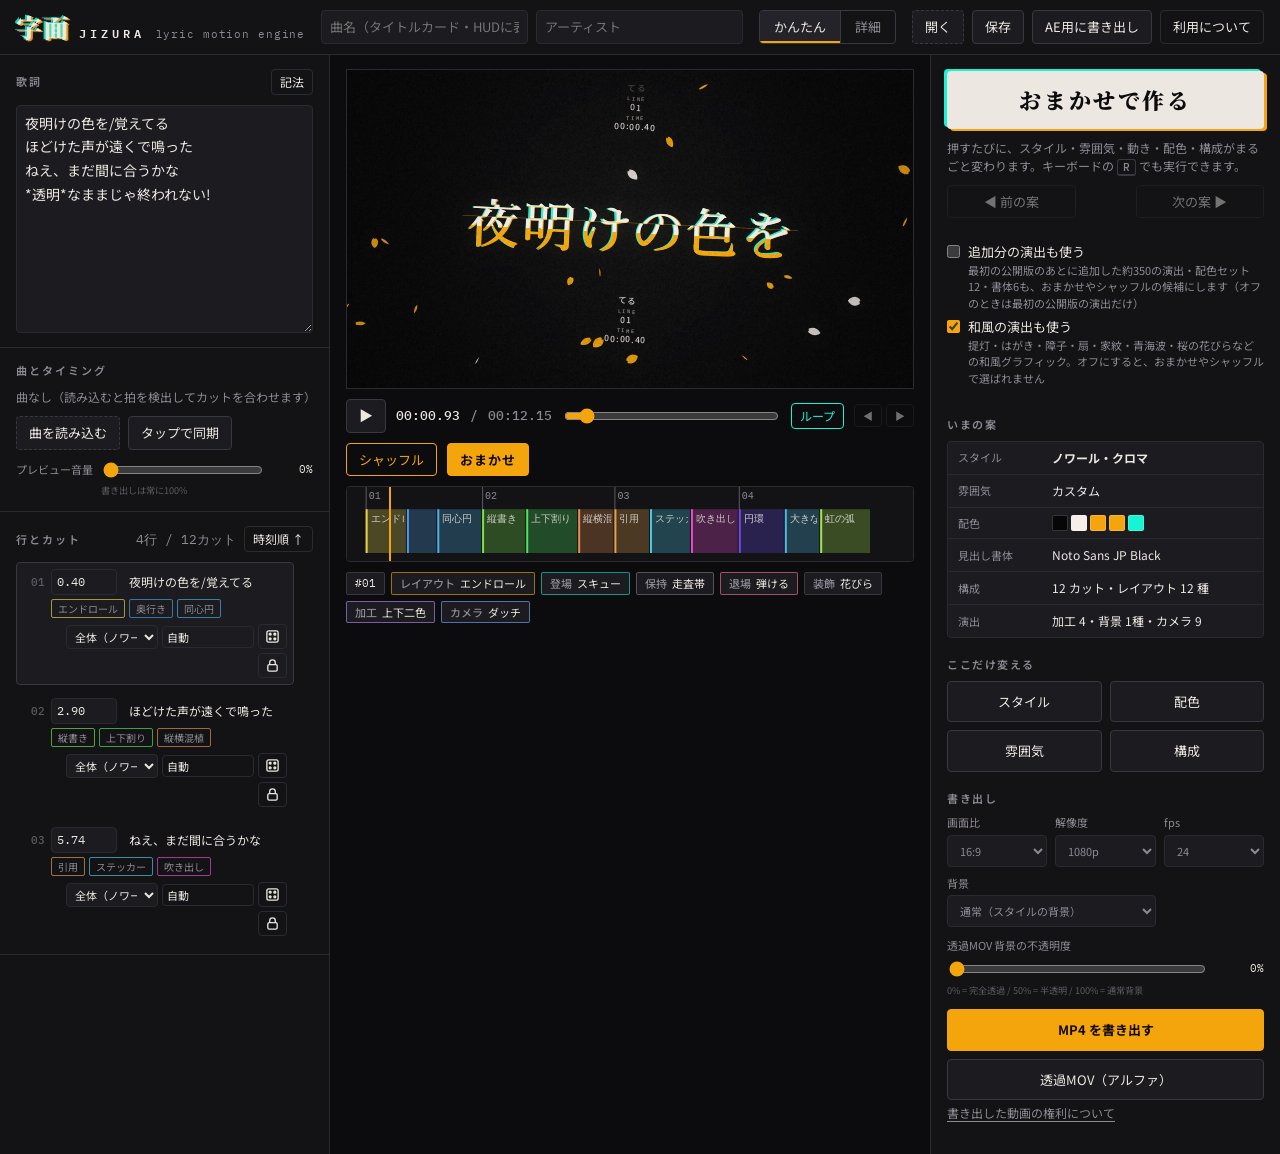
==== index.html @ 7faf6bac "Rebuild web app" ====
<!doctype html>
<html lang="ja">
<head>
<meta charset="utf-8">
<meta name="viewport" content="width=device-width, initial-scale=1, viewport-fit=cover">
<title>JIZURA 字面</title>
<meta name="description" content="歌詞を入れると文字PV（リリックモーション）を自動で組み立てて MP4 に書き出すブラウザアプリ">
<link rel="canonical" href="https://852wa.github.io/JIZURA/">
<meta property="og:type" content="website">
<meta property="og:title" content="JIZURA 字面 — 文字PV自動構成ツール">
<meta property="og:description" content="歌詞を入れると文字PV（リリックモーション）を自動で組み立てて MP4 に書き出すブラウザアプリ">
<meta property="og:url" content="https://852wa.github.io/JIZURA/">
<meta name="twitter:card" content="summary">
<link rel="preconnect" href="https://fonts.googleapis.com">
<link rel="preconnect" href="https://fonts.gstatic.com" crossorigin>
<style>
:root {
  color-scheme: dark;
  --ink: #0c0c0e;
  --panel: #131316;
  --raised: #1b1b20;
  --raised2: #232329;
  --line: #2a2a31;
  --line2: #383840;
  --text: #ece7e1;
  --muted: #8e8a94;
  --faint: #5d5a63;
  --amber: #f5a50c;
  --cyan: #16f4d4;
  --rose: #ff6f9c;
  --danger: #ff5a6a;
  --ui: "IBM Plex Sans JP", "Noto Sans JP", "Hiragino Sans", "Yu Gothic UI", "Meiryo", system-ui, sans-serif;
  --mono: "IBM Plex Mono", "SFMono-Regular", Consolas, monospace;
  --brand: "Zen Old Mincho", "Noto Serif JP", "Yu Mincho", serif;
  --r: 4px;
}
html, body { height: 100%; }
[hidden] { display: none !important; }
body { margin: 0; background: var(--ink); color: var(--text); font: 13px/1.5 var(--ui); -webkit-font-smoothing: antialiased; }
* { box-sizing: border-box; }
button, input, select, textarea { font: inherit; color: inherit; }
:focus-visible { outline: 2px solid var(--cyan); outline-offset: 2px; }
@media (prefers-reduced-motion: reduce) { * { transition: none !important; } }

#app { display: flex; flex-direction: column; min-height: 100%; }

/* ---------- top bar ---------- */
.bar { display: flex; align-items: center; gap: 16px; padding-block: 10px; padding-inline: 16px; border-bottom: 1px solid var(--line); background: var(--panel); flex-wrap: wrap; }
.brand { display: flex; align-items: baseline; gap: 10px; min-width: 0; }
.brand .mark { font: 900 26px/1 var(--brand); letter-spacing: 0.02em; color: var(--text); text-shadow: -2px -1px 0 rgba(22,244,212,0.85), 2px 1px 0 rgba(245,165,12,0.9); }
.brand .word { font: 600 12px/1 var(--mono); letter-spacing: 0.34em; color: var(--text); }
.brand .tag { font: 400 11px/1 var(--mono); color: var(--muted); letter-spacing: 0.08em; }
.proj { display: flex; gap: 8px; flex: 1 1 280px; min-width: 0; }
.proj input { flex: 1 1 0; min-width: 0; }
.acts { display: flex; gap: 8px; flex-wrap: wrap; }

/* ---------- controls ---------- */
input[type=text], input[type=number], input:not([type]), select, textarea {
  background: var(--raised); border: 1px solid var(--line); border-radius: var(--r); padding: 6px 8px; min-width: 0;
}
input[type=number] { font-family: var(--mono); }
textarea { width: 100%; resize: vertical; line-height: 1.7; }
select { padding-right: 4px; }
button { background: var(--raised); border: 1px solid var(--line2); border-radius: var(--r); padding: 6px 12px; cursor: pointer; white-space: nowrap; }
button:hover { background: var(--raised2); border-color: #4a4a54; }
button:disabled { opacity: 0.45; cursor: not-allowed; }
button.small { padding: 3px 8px; font-size: 12px; }
button.ghost { background: transparent; border-color: var(--line); }
button.primary { background: var(--amber); color: #120c00; border-color: var(--amber); font-weight: 700; }
button.primary:hover { background: #ffb52a; }
button.accent { border-color: var(--amber); color: var(--amber); background: transparent; }
button.accent:hover { background: rgba(245,165,12,0.1); }
button[aria-pressed=true] { border-color: var(--cyan); color: var(--cyan); }
button.icon { padding: 4px 6px; line-height: 0; }
button.icon svg { width: 15px; height: 15px; }
label.file { position: relative; display: inline-flex; align-items: center; gap: 6px; background: var(--raised); border: 1px dashed var(--line2); border-radius: var(--r); padding: 6px 12px; cursor: pointer; }
label.file:hover { border-color: var(--amber); }
label.file input { position: absolute; inset: 0; opacity: 0; cursor: pointer; width: 100%; }
.muted { color: var(--muted); }
.mono { font-family: var(--mono); }
h2, h3 { margin: 0; font-weight: 600; }
h2 { font-size: 11px; letter-spacing: 0.18em; color: var(--muted); }
h3 { font-size: 11px; letter-spacing: 0.14em; color: var(--muted); margin-top: 18px; margin-bottom: 8px; }

/* ---------- workspace ---------- */
.work { flex: 1; display: grid; grid-template-columns: minmax(270px, 330px) minmax(0, 1fr) minmax(290px, 350px); min-height: 0; }
.col { min-width: 0; min-height: 0; }
.col-left, .col-right { background: var(--panel); overflow: auto; }
.col-left { border-right: 1px solid var(--line); }
.col-right { border-left: 1px solid var(--line); }
.sec { padding: 14px 16px; border-bottom: 1px solid var(--line); display: flex; flex-direction: column; gap: 10px; }
.sec-h { display: flex; align-items: center; justify-content: space-between; gap: 8px; }
.line-list-head-actions { display: flex; align-items: center; gap: 8px; min-width: 0; }
#lyrics { min-height: 150px; font-size: 14px; resize: vertical; }
.syntax { font-size: 12px; color: var(--muted); background: var(--raised); border: 1px solid var(--line); border-radius: var(--r); padding: 10px 12px; }
.syntax code { font-family: var(--mono); color: var(--amber); }
.syntax ul { margin: 0; padding-left: 16px; display: grid; gap: 3px; }
.row { display: flex; align-items: center; gap: 8px; flex-wrap: wrap; }
.audio-name { font-size: 12px; overflow-wrap: anywhere; }
.preview-volume { display: grid; grid-template-columns: auto minmax(90px, 1fr) 44px; gap: 4px 8px; align-items: center; font-size: 11px; color: var(--muted); }
.preview-volume input { width: 100%; accent-color: var(--amber); }
.preview-volume output { text-align: right; color: var(--text); }
.preview-volume small { grid-column: 2 / 4; color: var(--faint); }
.fields { display: grid; grid-template-columns: repeat(3, minmax(0, 1fr)); gap: 8px; }
.field { display: flex; flex-direction: column; gap: 4px; font-size: 11px; color: var(--muted); }
.field input, .field select { width: 100%; }
.tapbox { border: 1px solid var(--amber); border-radius: var(--r); padding: 10px; display: grid; gap: 8px; background: rgba(245,165,12,0.06); }
.tapbox .next { font-size: 15px; }
button.tap { font: 700 18px/1 var(--mono); letter-spacing: 0.2em; padding: 16px; background: var(--amber); color: #120c00; border-color: var(--amber); }

/* line list */
#lineList {
  list-style: none; margin: 0; padding: 0 4px 0 0; display: grid; gap: 6px;
  max-height: clamp(220px, 42vh, 520px);
  overflow-y: auto;
  overscroll-behavior: contain;
  scrollbar-gutter: stable;
}
.ln { display: grid; grid-template-columns: 22px 66px minmax(0, 1fr); gap: 4px 6px; align-items: center; padding: 6px; border: 1px solid transparent; border-radius: var(--r); }
.ln:hover { background: var(--raised); }
.ln.cur { border-color: var(--line2); background: var(--raised); }
.ln .no { font: 500 11px var(--mono); color: var(--faint); text-align: right; }
.ln .time { width: 100%; padding: 3px 5px; font-size: 12px; }
.ln .txt { width: 100%; min-width: 0; padding: 3px 5px; font-size: 12px; overflow: hidden; text-overflow: ellipsis; white-space: nowrap; background: transparent; border-color: transparent; cursor: text; }
.ln .txt:hover { border-color: var(--line2); }
.ln .txt:focus { background: var(--ink); border-color: var(--amber); }
.ln .meta { grid-column: 2 / 4; display: flex; justify-content: space-between; align-items: flex-start; gap: 6px; flex-wrap: wrap; }
.ln .tools { display: flex; gap: 4px; flex: none; align-items: center; flex-wrap: wrap; justify-content: flex-end; margin-left: auto; max-width: 100%; }
.ln .tools select, .ln .layout-trigger { padding: 2px 4px; font-size: 11px; max-width: 92px; min-width: 0; }
.ln .line-style { width: 92px; }
.ln .layout-trigger { width: 92px; overflow: hidden; text-overflow: ellipsis; text-align: left; }
.layout-menu { position: fixed; z-index: 100; width: 230px; max-height: min(360px, 55vh); overflow-y: auto; padding: 5px; border: 1px solid var(--line2); border-radius: var(--r); background: var(--panel); box-shadow: 0 10px 36px rgba(0,0,0,.55); overscroll-behavior: contain; }
.layout-menu button { display: block; width: 100%; padding: 6px 8px; border: 0; border-radius: 2px; background: transparent; text-align: left; font-size: 12px; color: var(--text); }
.layout-menu button:hover, .layout-menu button.previewing { background: var(--raised2); color: var(--cyan); }
.layout-menu button.selected { color: var(--amber); }
.ln .cuts { display: flex; gap: 4px; flex-wrap: wrap; min-width: 0; }
.ln .cuts span { font-size: 10px; padding: 1px 6px; border-radius: 2px; border: 1px solid var(--line2); color: var(--muted); cursor: pointer; }
.ln .cuts span:hover { color: var(--text); border-color: var(--amber); }

/* ---------- stage ---------- */
.col-stage { display: flex; flex-direction: column; gap: 10px; padding: 14px 16px; min-width: 0; }
.viewport { position: relative; width: 100%; background: #000; border: 1px solid var(--line); display: grid; place-items: center; overflow: hidden; }
.viewport canvas { display: block; width: 100%; height: auto; max-height: 68vh; object-fit: contain; }
.field-wide { grid-column: span 2; }
.key-badge { position: absolute; right: 10px; top: 10px; background: rgba(12,12,14,0.78); border: 1px solid var(--line2); color: #fff; padding: 3px 8px; border-radius: var(--r); font-size: 11px; pointer-events: none; letter-spacing: .04em; }
.key-badge i { display: inline-block; width: 9px; height: 9px; border-radius: 2px; margin-right: 6px; vertical-align: -1px; border: 1px solid rgba(255,255,255,.5); }
.overlay-msg { position: absolute; left: 12px; bottom: 12px; background: rgba(12,12,14,0.85); border: 1px solid var(--line2); padding: 6px 10px; border-radius: var(--r); font-size: 12px; }
.transport { display: flex; align-items: center; gap: 10px; flex-wrap: wrap; }
.transport .tc { font: 500 13px var(--mono); font-variant-numeric: tabular-nums; }
.transport input[type=range] { flex: 1 1 160px; accent-color: var(--amber); }
button.play { width: 40px; height: 34px; padding: 0; font-size: 14px; }
#timeline { width: 100%; height: 76px; display: block; background: var(--panel); border: 1px solid var(--line); border-radius: var(--r); cursor: pointer; touch-action: none; overscroll-behavior: contain; }
.cutinfo { display: flex; gap: 6px; flex-wrap: wrap; align-items: center; min-height: 26px; }
.chip { font-size: 11px; padding: 2px 8px; border-radius: 2px; border: 1px solid var(--line2); color: var(--text); background: var(--raised); }
.chip b { font-weight: 500; color: var(--muted); margin-right: 5px; }
.chip.l { border-color: rgba(245,165,12,0.6); }
.chip.e { border-color: rgba(22,244,212,0.55); }
.chip.x { border-color: rgba(255,111,156,0.6); }
.chip.h { border-color: #55525c; }
.hint { font-size: 12px; color: var(--muted); }

/* ---------- right panel ---------- */
.tabs { display: grid; grid-template-columns: repeat(4, 1fr); border-bottom: 1px solid var(--line); position: sticky; top: 0; background: var(--panel); z-index: 2; }
.tabs button { border: 0; border-radius: 0; background: transparent; padding: 11px 4px; color: var(--muted); border-bottom: 2px solid transparent; }
.tabs button[aria-selected=true] { color: var(--text); border-bottom-color: var(--amber); }
.tabpane { padding: 14px 16px 24px; }
.style-grid { display: grid; grid-template-columns: repeat(3, minmax(0, 1fr)); gap: 8px; }
.stile { display: flex; flex-direction: column; gap: 5px; padding: 0; border: 1px solid var(--line); background: transparent; border-radius: var(--r); overflow: hidden; text-align: left; }
.stile canvas { width: 100%; aspect-ratio: 16 / 9; display: block; }
.stile span { font-size: 11px; padding: 0 7px 6px; white-space: nowrap; overflow: hidden; text-overflow: ellipsis; }
.stile[aria-pressed=true] { border-color: var(--amber); box-shadow: 0 0 0 1px var(--amber); color: var(--text); }
.slider { display: grid; grid-template-columns: 96px minmax(0, 1fr) 36px; gap: 8px; align-items: center; margin-bottom: 8px; }
.slider input { width: 100%; accent-color: var(--amber); }
.slider output { font: 500 11px var(--mono); color: var(--muted); text-align: right; }
.checks { display: grid; grid-template-columns: repeat(2, minmax(0, 1fr)); gap: 3px 10px; }
.checks label { display: flex; align-items: center; gap: 6px; font-size: 12px; padding: 2px 0; }
.checks input { accent-color: var(--amber); }
.group-h { display: flex; justify-content: space-between; align-items: center; margin-top: 16px; margin-bottom: 6px; }
.tgroup { border: 1px solid var(--line); border-radius: var(--r); margin-bottom: 8px; background: var(--raised); }
.tgroup summary { display: flex; justify-content: space-between; align-items: center; padding: 8px 10px; cursor: pointer; list-style: none; font-size: 12px; }
.tgroup summary::-webkit-details-marker { display: none; }
.tgroup summary::before { content: '▸'; color: var(--muted); margin-right: 8px; transition: transform .15s; }
.tgroup[open] summary::before { transform: rotate(90deg); }
.tgroup .tg-name { flex: 1; font-weight: 600; }
.tgroup .tg-cnt { color: var(--muted); font-size: 11px; }
.tgroup .tg-tools { display: flex; gap: 6px; padding: 0 10px 8px; }
.tgroup .checks { padding: 0 10px 10px; }
.chip.t { border-color: rgba(180,140,255,0.6); }
.chip.b { border-color: rgba(120,200,120,0.55); }
.chip.c { border-color: rgba(120,170,255,0.6); }
.group-h:first-child { margin-top: 0; }
.color-row { display: grid; grid-template-columns: repeat(3, minmax(0, 1fr)); gap: 8px; }
.color-row label { display: flex; flex-direction: column; gap: 3px; font-size: 11px; color: var(--muted); }
.color-row input[type=color] { width: 100%; height: 28px; padding: 0; border: 1px solid var(--line); background: transparent; border-radius: var(--r); }
.font-row { display: grid; grid-template-columns: 70px minmax(0, 1fr); gap: 8px; align-items: center; margin-bottom: 6px; font-size: 12px; }
.progress { height: 6px; background: var(--raised2); border-radius: 3px; overflow: hidden; }
.progress i { display: block; height: 100%; width: 0; background: linear-gradient(90deg, var(--cyan), var(--amber)); }
.alpha-bg-control { display: grid; grid-template-columns: minmax(0, 1fr) 52px; gap: 5px 8px; align-items: center; margin-top: 10px; font-size: 11px; color: var(--muted); }
.alpha-bg-control > span { grid-column: 1 / 3; }
.alpha-bg-control input { width: 100%; accent-color: var(--amber); }
.alpha-bg-control output { text-align: right; color: var(--text); }
.alpha-bg-control small { grid-column: 1 / 3; color: var(--faint); }
.outbtns { display: grid; gap: 8px; margin-top: 12px; }
.outbtns button { padding: 10px 12px; }
.note { font-size: 12px; color: var(--muted); border-left: 2px solid var(--line2); padding-left: 10px; margin-top: 12px; }
.kbd { font: 500 11px var(--mono); border: 1px solid var(--line2); border-bottom-width: 2px; padding: 0 5px; border-radius: 3px; }

label.check { display: flex; align-items: flex-start; gap: 8px; margin-bottom: 8px; cursor: pointer; }
label.check input { margin: 3px 0 0; flex: none; accent-color: var(--amber); }
label.check small { display: block; font-size: 11px; color: var(--muted); }

/* ---------- modes / おまかせ ---------- */
.modes { display: inline-flex; border: 1px solid var(--line2); border-radius: var(--r); overflow: hidden; }
.modes button { border: 0; border-radius: 0; background: transparent; padding: 6px 14px; color: var(--muted); }
.modes button + button { border-left: 1px solid var(--line2); }
.modes button[aria-pressed=true] { background: var(--raised2); color: var(--text); box-shadow: inset 0 -2px 0 var(--amber); }
#app.is-easy .tabs, #app.is-easy .tabpane, #app.is-easy .pro-only { display: none !important; }
.hist-btns { display: inline-flex; gap: 4px; }
button.icon-txt { font-size: 10px; min-width: 28px; }
.transport #btnOmakase { letter-spacing: 0.08em; }

.easy { padding: 16px 16px 28px; display: grid; gap: 18px; }
.easy h3 { margin: 0 0 8px; }
.easy-hero { display: grid; gap: 10px; }
button.omakase {
  position: relative; padding: 18px 14px; font: 900 22px/1 var(--brand); letter-spacing: 0.12em;
  background: var(--text); color: var(--ink); border: 0; border-radius: var(--r);
  box-shadow: -3px -2px 0 var(--cyan), 3px 2px 0 var(--amber);
  transition: transform .12s ease, box-shadow .12s ease;
}
button.omakase:hover { background: #fff; box-shadow: -5px -3px 0 var(--cyan), 5px 3px 0 var(--amber); }
button.omakase:active { transform: translateY(1px) scale(0.99); box-shadow: -1px -1px 0 var(--cyan), 1px 1px 0 var(--amber); }
button.omakase:disabled { box-shadow: none; }
.easy-hero .hint { margin: 0; }
.hist-row { display: grid; grid-template-columns: 1fr auto 1fr; gap: 8px; align-items: center; }
.hist-row #histPos { font-size: 11px; text-align: center; min-width: 44px; }
.now { display: grid; gap: 1px; background: var(--line); border: 1px solid var(--line); border-radius: var(--r); overflow: hidden; }
.now-row { display: grid; grid-template-columns: 84px minmax(0, 1fr); gap: 10px; align-items: center; padding: 7px 10px; background: var(--raised); font-size: 12px; }
.now-row .k { color: var(--muted); font-size: 11px; }
.now-row .v { display: flex; align-items: center; gap: 8px; min-width: 0; overflow: hidden; text-overflow: ellipsis; white-space: nowrap; }
.now-row b { font-weight: 700; }
.tagl { font: 500 10px var(--mono); color: var(--cyan); border: 1px solid rgba(22,244,212,0.5); padding: 0 5px; border-radius: 2px; }
.easy-grid { display: grid; grid-template-columns: repeat(2, minmax(0, 1fr)); gap: 8px; }
.easy-grid button { padding: 10px 8px; }
.easy .fields { display: grid; grid-template-columns: repeat(3, minmax(0, 1fr)); gap: 8px; }
.easy .exp-box { margin-top: 10px; }
.swatches { display: inline-flex; gap: 3px; vertical-align: middle; }
.swatches i { width: 16px; height: 16px; border-radius: 2px; border: 1px solid rgba(255,255,255,0.18); display: inline-block; }
#paletteSwatch i { width: 22px; height: 22px; }
.toast {
  position: absolute; top: 12px; left: 50%; transform: translate(-50%, -6px); opacity: 0;
  display: flex; align-items: center; gap: 10px; max-width: calc(100% - 24px);
  background: rgba(12,12,14,0.9); border: 1px solid var(--line2); border-left: 2px solid var(--amber);
  padding: 7px 12px; border-radius: var(--r); font-size: 12px; white-space: nowrap; overflow: hidden; text-overflow: ellipsis; pointer-events: none;
  transition: opacity .2s ease, transform .2s ease;
}
.toast.in { opacity: 1; transform: translate(-50%, 0); }
.toast.out { opacity: 0; transform: translate(-50%, -6px); }

/* ---------- 利用について ---------- */
button.linkish { background: none; border: 0; padding: 4px 0; color: var(--muted); font-size: 12px; text-decoration: underline; text-underline-offset: 3px; cursor: pointer; justify-self: start; }
button.linkish:hover { color: var(--text); background: none; }
dialog.terms { width: min(520px, calc(100vw - 32px)); max-height: calc(100vh - 48px); overflow: auto; padding: 22px 24px 18px; background: var(--panel); color: var(--text); border: 1px solid var(--line2); border-radius: 8px; box-shadow: 0 20px 60px rgba(0,0,0,0.55); }
dialog.terms::backdrop { background: rgba(6,6,8,0.66); }
dialog.terms h2 { font-size: 15px; letter-spacing: 0.08em; color: var(--text); margin: 0 0 14px; }
dialog.terms p { margin: 0 0 10px; line-height: 1.75; font-size: 13px; }
dialog.terms a { color: var(--cyan); word-break: break-all; }
.terms-main { border-left: 3px solid var(--amber); background: var(--raised); padding: 12px 14px 4px; border-radius: 0 var(--r) var(--r) 0; margin-bottom: 14px; }
.terms-main .terms-big { font-size: 15px; }
.terms-main strong { color: var(--amber); font-weight: 700; }
.terms-sub { color: var(--muted); font-size: 12px !important; }
.terms-note { font-size: 12px !important; }
.terms-oss { font-size: 12px; color: var(--muted); margin: 4px 0 14px; }
.terms-oss summary { cursor: pointer; }
.terms-oss p { font-size: 12px !important; margin-top: 6px; }
.terms-foot { display: flex; justify-content: space-between; align-items: center; gap: 12px; border-top: 1px solid var(--line); padding-top: 12px; }

/* ---------- responsive ---------- */
@media (max-width: 1180px) {
  .work { grid-template-columns: minmax(0, 1fr) minmax(0, 1fr); }
  .col-stage { grid-column: 1 / -1; order: -1; }
  .col-left { border-right: 1px solid var(--line); }
  .col-right { border-left: 0; }
}
@media (max-width: 760px) {
  .work { grid-template-columns: minmax(0, 1fr); }
  .col-left, .col-right { border: 0; border-top: 1px solid var(--line); }
  .bar { gap: 10px; }
  .brand .tag { display: none; }
  .fields { grid-template-columns: repeat(2, minmax(0, 1fr)); }
  .easy .fields { grid-template-columns: repeat(3, minmax(0, 1fr)); }
  #app.is-easy .col-right { order: 0; border-top: 1px solid var(--line); }
  #app.is-easy .col-left { order: 1; }
  .transport .hist-btns { display: none; }
}

/* 追加分 / 和風 switches + badges */
.pick-sets { margin: 12px 0 6px; text-align: left; }
.pick-sets label.check { margin-bottom: 6px; }
.easy-hero .pick-sets { margin-top: 14px; }
.set-badge { display: inline-block; margin-left: 4px; padding: 0 4px; border: 1px solid var(--amber); border-radius: 3px; color: var(--amber); font-size: 10px; line-height: 15px; vertical-align: 1px; }
.set-badge.ex { border-color: var(--cyan, #4cc9d9); color: var(--cyan, #4cc9d9); }
.checks label.set-off { opacity: 0.45; }
.checks label.set-off .set-badge { border-color: var(--muted); color: var(--muted); }
.stile { position: relative; }
.stile .badges { position: absolute; top: 4px; left: 4px; padding: 0; display: flex; gap: 3px; }
.stile .set-badge { margin: 0; padding: 0 4px; font-size: 10px; line-height: 15px; background: rgba(0,0,0,0.55); }
.stile.set-off { opacity: 0.55; }

</style>
</head>
<body>
<div id="app">
  <header class="bar">
    <div class="brand"><span class="mark" aria-hidden="true">字面</span><span class="word">JIZURA</span><span class="tag">lyric motion engine</span></div>
    <div class="proj">
      <input id="songTitle" type="text" placeholder="曲名（タイトルカード・HUDに表示）" aria-label="曲名">
      <input id="songArtist" type="text" placeholder="アーティスト" aria-label="アーティスト">
    </div>
    <div class="modes" role="group" aria-label="表示モード">
      <button id="modeEasy" aria-pressed="false" title="おまかせボタン中心のシンプルな画面">かんたん</button>
      <button id="modePro" aria-pressed="true" title="すべての設定を表示">詳細</button>
    </div>
    <div class="acts">
      <label class="file" title="保存したプロジェクト(.json)を開く。楽曲データ入りのプロジェクトは曲も復元します">開く<input id="fileProject" type="file" accept=".json,application/json"></label>
      <button id="btnSave" title="プロジェクトを楽曲データ込みの .json で保存">保存</button>
      <button id="btnAE" title="After Effects パネル用の構成データを書き出す">AE用に書き出し</button>
      <button id="btnTerms" class="ghost terms-open" title="出力物の権利とライセンス">利用について</button>
    </div>
  </header>

  <main class="work">
    <!-- ================= left: lyrics & timing ================= -->
    <section class="col col-left" aria-label="歌詞とタイミング">
      <div class="sec">
        <div class="sec-h"><h2>歌詞</h2><button id="btnSyntax" class="ghost small" aria-expanded="false">記法</button></div>
        <textarea id="lyrics" rows="9" spellcheck="false" aria-label="歌詞（1行 = 1フレーズ）"></textarea>
        <div id="syntax" class="syntax" hidden>
          <ul>
            <li>1行が1フレーズ。空行は少し間を空けます</li>
            <li><code>夜明けの色を/覚えてる</code> … <code>/</code> でカットの切れ目を指定</li>
            <li><code>*透明*</code> … 強調（大きく・インパクト寄りの演出）</li>
            <li>行末の <code>!</code> … フラッシュと揺れを入れる</li>
            <li><code>歌詞|ruby or note</code> … 注釈レイアウトの小さな文字</li>
            <li><code>[01:23.45]歌詞</code> … LRC のタイムスタンプをそのまま使用</li>
            <li><code>#</code> で始まる行 … コメント（無視）</li>
          </ul>
        </div>
      </div>

      <div class="sec">
        <div class="sec-h"><h2>曲とタイミング</h2></div>
        <div id="audioName" class="muted audio-name">曲なし（読み込むと拍を検出してカットを合わせます）</div>
        <div class="row">
          <label class="file" title="mp3 / wav / m4a など">曲を読み込む<input id="audioFile" type="file" accept="audio/*,.mp3,.wav,.m4a,.aac,.ogg,.flac"></label>
          <button id="btnTap" title="曲を再生しながら各行の頭でタップ">タップで同期</button>
        </div>
        <label class="preview-volume">
          <span>プレビュー音量</span>
          <input id="previewVolume" type="range" min="0" max="200" step="1" value="100" aria-label="プレビュー音量">
          <output id="previewVolumeValue" class="mono">100%</output>
          <small>書き出しは常に100%</small>
        </label>
        <div class="fields pro-only">
          <label class="field">BPM<input id="bpm" type="number" min="0" max="300" step="0.1" placeholder="自動"></label>
          <label class="field">開始(秒)<input id="offset" type="number" min="0" step="0.05"></label>
          <label class="field">行の長さ<input id="lineScale" type="number" min="0.4" max="3" step="0.05"></label>
        </div>
        <div class="row pro-only">
          <label class="row" style="gap:6px"><input id="snap" type="checkbox"> 拍にスナップ</label>
          <button id="btnResetTimes" class="ghost small">手動タイミングを消す</button>
        </div>
        <div id="tapPanel" class="tapbox" hidden>
          <div class="hint">曲に合わせて、各行が始まる瞬間に <span class="kbd">Space</span> かボタンを押してください。</div>
          <div class="next">次: <b id="tapLine">—</b></div>
          <button id="tapBtn" class="tap">TAP</button>
          <button id="tapStop" class="ghost">終了する</button>
        </div>
      </div>

      <div class="sec">
        <div class="sec-h">
          <h2>行とカット</h2>
          <div class="line-list-head-actions">
            <span id="linesInfo" class="muted mono"></span>
            <button id="btnSortLines" class="ghost small" type="button" aria-pressed="false" title="タイムコードの早い順（昇順）に並べる">時刻順 ↑</button>
          </div>
        </div>
        <ol id="lineList"></ol>
      </div>
    </section>

    <!-- ================= center: stage ================= -->
    <section class="col col-stage" aria-label="プレビュー">
      <div class="viewport" id="viewport"><canvas id="view" width="1280" height="720"></canvas><div id="viewMsg" class="overlay-msg" hidden></div><div id="keyBadge" class="key-badge" hidden></div><div id="toast" class="toast" role="status" aria-live="polite" hidden></div></div>
      <div class="transport">
        <button id="btnPlay" class="play" aria-label="再生">▶</button>
        <span id="timeNow" class="tc">00:00.00</span><span class="tc muted">/</span><span id="timeDur" class="tc muted">00:00.00</span>
        <input id="scrub" type="range" min="0" max="10000" value="0" aria-label="再生位置">
        <button id="btnLoop" class="ghost small" aria-pressed="true">ループ</button>
        <span class="hist-btns">
          <button id="btnPrev" class="ghost small icon-txt" title="前の案に戻る" aria-label="前の案">◀</button>
          <button id="btnNext" class="ghost small icon-txt" title="次の案へ進む" aria-label="次の案">▶</button>
        </span>
        <button id="btnShuffle" class="accent" title="設定はそのままで構成だけ再抽選（ロックした行は維持）">シャッフル</button>
        <button id="btnOmakase" class="primary" title="スタイル・雰囲気・演出・配色をまるごとランダムに（キー R）">おまかせ</button>
      </div>
      <canvas id="timeline" aria-label="タイムライン（クリックで移動、境界をドラッグして開始時刻を調整、ホイールで拡大縮小）"></canvas>
      <div class="cutinfo" id="cutInfo"></div>
    </section>

    <!-- ================= right: look & output ================= -->
    <section class="col col-right" aria-label="スタイルと書き出し">
      <div id="easyPanel" class="easy" hidden>
        <div class="easy-hero">
          <button id="btnOmakaseBig" class="omakase">おまかせで作る</button>
          <p class="hint">押すたびに、スタイル・雰囲気・動き・配色・構成がまるごと変わります。キーボードの <span class="kbd">R</span> でも実行できます。</p>
          <div class="hist-row">
            <button id="btnPrev2" class="ghost">◀ 前の案</button>
            <span id="histPos" class="muted mono"></span>
            <button id="btnNext2" class="ghost">次の案 ▶</button>
          </div>
          <div class="pick-sets">
            <label class="check"><input id="eExtra" class="extra-toggle" type="checkbox"><span>追加分の演出も使う<small>最初の公開版のあとに追加した約350の演出・配色セット12・書体6も、おまかせやシャッフルの候補にします（オフのときは最初の公開版の演出だけ）</small></span></label>
            <label class="check"><input id="eWa" class="wa-toggle" type="checkbox" checked><span>和風の演出も使う<small>提灯・はがき・障子・扇・家紋・青海波・桜の花びらなどの和風グラフィック。オフにすると、おまかせやシャッフルで選ばれません</small></span></label>
          </div>
        </div>
        <div class="easy-sec">
          <h3>いまの案</h3>
          <div id="easyNow" class="now"></div>
        </div>
        <div class="easy-sec">
          <h3>ここだけ変える</h3>
          <div class="easy-grid">
            <button id="eStyle" title="スタイルだけ別のものに">スタイル</button>
            <button id="ePalette" title="アクセント・ズレ色A/Bをランダムに">配色</button>
            <button id="eMood" title="動き・グリッチ・使う手法の雰囲気だけ">雰囲気</button>
            <button id="eCut" title="レイアウトと動きの組み合わせだけ">構成</button>
          </div>
        </div>
        <div class="easy-sec">
          <h3>書き出し</h3>
          <div class="fields">
            <label class="field">画面比<select id="eAspect"><option value="16:9">16:9</option><option value="9:16">9:16 縦</option><option value="4:3">4:3</option><option value="3:4">3:4 縦</option><option value="1:1">1:1</option><option value="4:5">4:5 縦</option><option value="21:9">21:9</option></select></label>
            <label class="field">解像度<select id="eRes"><option value="720">720p</option><option value="1080">1080p</option><option value="1440">1440p</option><option value="2160">4K</option></select></label>
            <label class="field">fps<select id="eFps"><option>24</option><option>30</option><option>60</option></select></label>
            <label class="field field-wide">背景<select id="eKey"><option value="off">通常（スタイルの背景）</option><option value="green">グリーンバック（合成用）</option><option value="black">ブラックバック（合成用）</option></select></label>
          </div>
          <label class="alpha-bg-control">
            <span>透過MOV 背景の不透明度</span>
            <input id="eAlphaBg" type="range" min="0" max="100" step="1" value="0">
            <output id="eAlphaBgValue" class="mono">0%</output>
            <small>0% = 完全透過 / 50% = 半透明 / 100% = 通常背景</small>
          </label>
          <div class="outbtns">
            <button id="eMP4" class="primary">MP4 を書き出す</button>
            <button id="eMOVA">透過MOV（アルファ）</button>
          </div>
          <button class="terms-open linkish">書き出した動画の権利について</button>
          <div class="exp-box" hidden>
            <div class="progress"><i class="exp-bar"></i></div>
            <div class="row" style="justify-content:space-between;margin-top:6px"><span class="exp-text muted mono">—</span><button class="exp-cancel ghost small">中止</button></div>
          </div>
        </div>
      </div>
      <nav class="tabs" role="tablist">
        <button role="tab" data-tab="style" aria-selected="true">スタイル</button>
        <button role="tab" data-tab="fx" aria-selected="false">演出</button>
        <button role="tab" data-tab="tech" aria-selected="false">手法</button>
        <button role="tab" data-tab="out" aria-selected="false">書き出し</button>
      </nav>

      <div class="tabpane" data-pane="style">
        <h3 style="margin-top:0">全体スタイル</h3>
        <div id="styleGrid" class="style-grid"></div>
        <p class="note">ここはプロジェクト全体の基準です。各行のスタイルは左の「行とカット」で個別に指定できます。配色は全行共通です。</p>
        <h3>フォントの役割</h3>
        <div id="fontRoles"></div>
        <div class="row" style="margin-top:8px">
          <input id="localFont" type="text" placeholder="PCのフォント名（例: 游明朝）" style="flex:1">
          <button id="btnAddFont">追加</button>
        </div>
        <div class="row" style="margin-top:8px"><label class="file">フォントファイル（.ttf/.otf）<input id="fontFile" type="file" accept=".ttf,.otf,.woff,.woff2"></label></div>
        <h3>アクセント・ズレ色</h3>
        <label class="check"><input id="accentOn" type="checkbox"><span>自分の色で上書き<small>全シーンに適用。背景に合わせて明るさを自動調整します</small></span></label>
        <div class="color-row" id="colorRowAccent"></div>
        <div class="row" style="margin-top:10px">
          <button id="btnRandPalette" class="accent">ランダムに配色</button>
          <div id="paletteSwatch" class="swatches" aria-hidden="true"></div>
        </div>
        <h3>背景・文字色</h3>
        <label class="check"><input id="colorOn" type="checkbox"><span>メインの背景と文字を自分の色にする</span></label>
        <div class="color-row" id="colorRow"></div>
      </div>

      <div class="tabpane" data-pane="fx" hidden>
        <div id="fxSliders"></div>
        <div class="row" style="margin-top:6px">
          <label class="row" style="gap:6px"><input id="fxFlash" type="checkbox"> フラッシュ</label>
          <label class="row" style="gap:6px">コマ打ち <select id="fxKoma" title="動きを何枚/秒で描くか（出力fpsとは別）"><option value="0">フル（出力fpsのまま）</option><option value="12">2コマ打ち（12枚/秒）</option><option value="8">3コマ打ち（8枚/秒）</option></select></label>
        </div>
        <div class="fields" style="margin-top:12px">
          <label class="field">HUD<select id="fxHud"><option value="auto">スタイル次第</option><option value="on">常に表示</option><option value="off">表示しない</option></select></label>
          <label class="field">シード<input id="seed" type="number" step="1"></label>
          <label class="field">&nbsp;<button id="btnSeed" class="ghost">新しいシード</button></label>
        </div>
        <p class="note">同じシードなら同じ構成になります。行ごとの「再抽選」「ロック」は左の行リストから。</p>
      </div>

      <div class="tabpane" data-pane="tech" hidden>
        <div class="pick-sets">
          <label class="check"><input id="tExtra" class="extra-toggle" type="checkbox"><span>追加分の演出も使う<small>「追加」印の手法・スタイル・書体。オフのときは、おまかせやシャッフルで最初の公開版の演出だけを使います</small></span></label>
          <label class="check"><input id="tWa" class="wa-toggle" type="checkbox" checked><span>和風の演出も使う<small>「和」印の手法とスタイル。オフにすると、おまかせやシャッフルでは選ばれません（追加分の判定のあとに適用。行ごとに手動で指定した場合は使えます）</small></span></label>
        </div>
        <div class="row" style="margin-bottom:10px"><input id="techFilter" type="text" placeholder="手法を名前で絞り込み" style="flex:1" aria-label="手法を名前で絞り込み"><span id="techTotal" class="muted mono"></span></div>
        <div id="techLists"></div>
      </div>

      <div class="tabpane" data-pane="out" hidden>
        <div class="fields">
          <label class="field">画面比<select id="outAspect"><option value="16:9">16:9</option><option value="9:16">9:16 縦</option><option value="4:3">4:3</option><option value="3:4">3:4 縦</option><option value="1:1">1:1</option><option value="4:5">4:5 縦</option><option value="21:9">21:9</option></select></label>
          <label class="field">解像度<select id="outRes"><option value="720">720p</option><option value="1080">1080p</option><option value="1440">1440p</option><option value="2160">4K</option></select></label>
          <label class="field">fps<select id="outFps"><option>24</option><option>30</option><option>60</option></select></label>
          <label class="field">画質<select id="outQuality"><option value="standard">標準</option><option value="high">高</option><option value="max">最高</option></select></label>
          <label class="field field-wide">背景<select id="outKey"><option value="off">通常（スタイルの背景）</option><option value="green">グリーンバック（合成用）</option><option value="black">ブラックバック（合成用）</option></select></label>
        </div>
        <p class="note key-note">グリーンバック／ブラックバックにすると、白い文字と演出だけを単色の背景の上に描きます（背景の模様・紙の質感・粒子・周辺減光は入りません）。プレビューにもそのまま反映されます。グリーンバックは動画編集ソフトのクロマキーで、ブラックバックは「スクリーン」合成や輝度キーで抜いて、別の映像の上に重ねられます。</p>
        <label class="row" style="gap:6px;margin-top:10px"><input id="outAudio" type="checkbox" checked> 曲を動画に含める</label>
        <label class="alpha-bg-control">
          <span>透過MOV 背景の不透明度</span>
          <input id="outAlphaBg" type="range" min="0" max="100" step="1" value="0">
          <output id="outAlphaBgValue" class="mono">0%</output>
          <small>0% = 完全透過 / 50% = 半透明 / 100% = 通常背景</small>
        </label>
        <div class="outbtns">
          <button id="btnMP4" class="primary">MP4 を書き出す</button>
          <button id="btnMOVA" class="accent">透過MOV（アルファ付き）</button>
          <button id="btnPNG">連番PNG（ZIP）</button>
          <button id="btnPNGA">透過PNG（ZIP・背景なし）</button>
        </div>
        <p class="note">透過MOVはPNGコーデックのロスレスRGBA動画です。文字や前景エフェクトはそのまま、背景レイヤーだけ透明度を調整できます。ファイルサイズはMP4より大きくなります。「曲を動画に含める」がONならPCM音声も含めます。</p>
        <div class="exp-box" hidden style="margin-top:12px">
          <div class="progress"><i class="exp-bar"></i></div>
          <div class="row" style="justify-content:space-between;margin-top:6px"><span class="exp-text muted mono">—</span><button class="exp-cancel ghost small">中止</button></div>
        </div>
        <button class="terms-open linkish" style="margin-top:10px">書き出した動画・画像の権利とライセンスについて</button>
        <p class="note" id="codecNote">書き出しはこのブラウザの中で行われます（Chrome / Edge 推奨）。</p>
      </div>
    </section>
  </main>
</div>

<dialog id="termsDlg" class="terms" aria-labelledby="termsTitle">
  <form method="dialog">
    <h2 id="termsTitle">利用について</h2>
    <div class="terms-main">
      <p class="terms-big">このツールで作った<strong>動画や画像（出力物）の権利は、作った人</strong>に帰属します。</p>
      <p class="terms-sub">※ 使った歌詞や曲の権利は、それぞれの権利者に帰属します。</p>
    </div>
    <p>ツール本体は <strong>MIT ライセンス</strong>で公開しています。詳細なライセンスはこちら：</p>
    <p><a href="https://github.com/852wa/JIZURA" target="_blank" rel="noopener">https://github.com/852wa/JIZURA</a></p>
    <p class="muted terms-note">入力した歌詞や曲は、このブラウザの中だけで処理され、サーバーには送信されません。</p>
    <details class="terms-oss"><summary>使用しているオープンソース</summary>
      <p>MP4 書き出し：mp4-muxer（MIT License）<br>フォント：Google Fonts 配布の各書体（SIL Open Font License 1.1）</p>
    </details>
    <div class="terms-foot"><span class="muted mono">© 2026 hakoniwa · MIT</span><button value="close" class="primary" autofocus>閉じる</button></div>
  </form>
</dialog>

<script>
/*! mp4-muxer v5.2.2 | MIT License | (c) 2023 Vanilagy | see THIRD_PARTY_NOTICES.md */
"use strict";var Mp4Muxer=(()=>{var we=Object.defineProperty,at=Object.getOwnPropertyDescriptor,nt=Object.getOwnPropertyNames,ot=Object.prototype.hasOwnProperty,ht=(e,t)=>{for(var s in t)we(e,s,{get:t[s],enumerable:!0})},lt=(e,t,s,r)=>{if(t&&typeof t=="object"||typeof t=="function")for(let a of nt(t))!ot.call(e,a)&&a!==s&&we(e,a,{get:()=>t[a],enumerable:!(r=at(t,a))||r.enumerable});return e},ft=e=>lt(we({},"__esModule",{value:!0}),e),ve=(e,t,s)=>{if(!t.has(e))throw TypeError("Cannot "+s)},i=(e,t,s)=>(ve(e,t,"read from private field"),s?s.call(e):t.get(e)),d=(e,t,s)=>{if(t.has(e))throw TypeError("Cannot add the same private member more than once");t instanceof WeakSet?t.add(e):t.set(e,s)},C=(e,t,s,r)=>(ve(e,t,"write to private field"),r?r.call(e,s):t.set(e,s),s),ut=(e,t,s,r)=>({set _(a){C(e,t,a,s)},get _(){return i(e,t,r)}}),m=(e,t,s)=>(ve(e,t,"access private method"),s),Re={};ht(Re,{ArrayBufferTarget:()=>qe,FileSystemWritableFileStreamTarget:()=>Xe,Muxer:()=>vi,StreamTarget:()=>Te});var p=new Uint8Array(8),z=new DataView(p.buffer),y=e=>[(e%256+256)%256],c=e=>(z.setUint16(0,e,!1),[p[0],p[1]]),dt=e=>(z.setInt16(0,e,!1),[p[0],p[1]]),Pe=e=>(z.setUint32(0,e,!1),[p[1],p[2],p[3]]),n=e=>(z.setUint32(0,e,!1),[p[0],p[1],p[2],p[3]]),mt=e=>(z.setInt32(0,e,!1),[p[0],p[1],p[2],p[3]]),x=e=>(z.setUint32(0,Math.floor(e/2**32),!1),z.setUint32(4,e,!1),[p[0],p[1],p[2],p[3],p[4],p[5],p[6],p[7]]),ge=e=>(z.setInt16(0,2**8*e,!1),[p[0],p[1]]),A=e=>(z.setInt32(0,2**16*e,!1),[p[0],p[1],p[2],p[3]]),ye=e=>(z.setInt32(0,2**30*e,!1),[p[0],p[1],p[2],p[3]]),E=(e,t=!1)=>{let s=Array(e.length).fill(null).map((r,a)=>e.charCodeAt(a));return t&&s.push(0),s},se=e=>e&&e[e.length-1],Ce=e=>{let t;for(let s of e)(!t||s.presentationTimestamp>t.presentationTimestamp)&&(t=s);return t},O=(e,t,s=!0)=>{let r=e*t;return s?Math.round(r):r},Le=e=>{let t=e*(Math.PI/180),s=Math.cos(t),r=Math.sin(t);return[s,r,0,-r,s,0,0,0,1]},Ve=Le(0),je=e=>[A(e[0]),A(e[1]),ye(e[2]),A(e[3]),A(e[4]),ye(e[5]),A(e[6]),A(e[7]),ye(e[8])],X=e=>!e||typeof e!="object"?e:Array.isArray(e)?e.map(X):Object.fromEntries(Object.entries(e).map(([t,s])=>[t,X(s)])),V=e=>e>=0&&e<2**32,v=(e,t,s)=>({type:e,contents:t&&new Uint8Array(t.flat(10)),children:s}),w=(e,t,s,r,a)=>v(e,[y(t),Pe(s),r??[]],a),pt=e=>{let t=512;return e.fragmented?v("ftyp",[E("iso5"),n(t),E("iso5"),E("iso6"),E("mp41")]):v("ftyp",[E("isom"),n(t),E("isom"),e.holdsAvc?E("avc1"):[],E("mp41")])},Se=e=>({type:"mdat",largeSize:e}),ct=e=>({type:"free",size:e}),re=(e,t,s=!1)=>v("moov",null,[wt(t,e),...e.map(r=>vt(r,t)),s?Gt(e):null]),wt=(e,t)=>{let s=O(Math.max(0,...t.filter(l=>l.samples.length>0).map(l=>{const u=Ce(l.samples);return u.presentationTimestamp+u.duration})),Ae),r=Math.max(...t.map(l=>l.id))+1,a=!V(e)||!V(s),o=a?x:n;return w("mvhd",+a,0,[o(e),o(e),n(Ae),o(s),A(1),ge(1),Array(10).fill(0),je(Ve),Array(24).fill(0),n(r)])},vt=(e,t)=>v("trak",null,[gt(e,t),yt(e,t)]),gt=(e,t)=>{let s=Ce(e.samples),r=O(s?s.presentationTimestamp+s.duration:0,Ae),a=!V(t)||!V(r),o=a?x:n,l;return e.info.type==="video"?l=typeof e.info.rotation=="number"?Le(e.info.rotation):e.info.rotation:l=Ve,w("tkhd",+a,3,[o(t),o(t),n(e.id),n(0),o(r),Array(8).fill(0),c(0),c(0),ge(e.info.type==="audio"?1:0),c(0),je(l),A(e.info.type==="video"?e.info.width:0),A(e.info.type==="video"?e.info.height:0)])},yt=(e,t)=>v("mdia",null,[Ct(e,t),St(e.info.type==="video"?"vide":"soun"),Tt(e)]),Ct=(e,t)=>{let s=Ce(e.samples),r=O(s?s.presentationTimestamp+s.duration:0,e.timescale),a=!V(t)||!V(r),o=a?x:n;return w("mdhd",+a,0,[o(t),o(t),n(e.timescale),o(r),c(21956),c(0)])},St=e=>w("hdlr",0,0,[E("mhlr"),E(e),n(0),n(0),n(0),E("mp4-muxer-hdlr",!0)]),Tt=e=>v("minf",null,[e.info.type==="video"?bt():_t(),kt(),At(e)]),bt=()=>w("vmhd",0,1,[c(0),c(0),c(0),c(0)]),_t=()=>w("smhd",0,0,[c(0),c(0)]),kt=()=>v("dinf",null,[Et()]),Et=()=>w("dref",0,0,[n(1)],[zt()]),zt=()=>w("url ",0,1),At=e=>{const t=e.compositionTimeOffsetTable.length>1||e.compositionTimeOffsetTable.some(s=>s.sampleCompositionTimeOffset!==0);return v("stbl",null,[Ot(e),Vt(e),jt(e),$t(e),Ht(e),qt(e),t?Xt(e):null])},Ot=e=>w("stsd",0,0,[n(1)],[e.info.type==="video"?Mt(ri[e.info.codec],e):Rt(ni[e.info.codec],e)]),Mt=(e,t)=>v(e,[Array(6).fill(0),c(1),c(0),c(0),Array(12).fill(0),c(t.info.width),c(t.info.height),n(4718592),n(4718592),n(0),c(1),Array(32).fill(0),c(24),dt(65535)],[ai[t.info.codec](t),t.info.decoderConfig.colorSpace?Ut(t):null]),Bt={bt709:1,bt470bg:5,smpte170m:6},It={bt709:1,smpte170m:6,"iec61966-2-1":13},Dt={rgb:0,bt709:1,bt470bg:5,smpte170m:6},Ut=e=>v("colr",[E("nclx"),c(Bt[e.info.decoderConfig.colorSpace.primaries]),c(It[e.info.decoderConfig.colorSpace.transfer]),c(Dt[e.info.decoderConfig.colorSpace.matrix]),y((e.info.decoderConfig.colorSpace.fullRange?1:0)<<7)]),xt=e=>e.info.decoderConfig&&v("avcC",[...new Uint8Array(e.info.decoderConfig.description)]),Wt=e=>e.info.decoderConfig&&v("hvcC",[...new Uint8Array(e.info.decoderConfig.description)]),Ft=e=>{if(!e.info.decoderConfig)return null;let t=e.info.decoderConfig;if(!t.colorSpace)throw new Error("'colorSpace' is required in the decoder config for VP9.");let s=t.codec.split("."),r=Number(s[1]),a=Number(s[2]),u=(Number(s[3])<<4)+(0<<1)+Number(t.colorSpace.fullRange);return w("vpcC",1,0,[y(r),y(a),y(u),y(2),y(2),y(2),c(0)])},Nt=()=>{let s=(1<<7)+1;return v("av1C",[s,0,0,0])},Rt=(e,t)=>v(e,[Array(6).fill(0),c(1),c(0),c(0),n(0),c(t.info.numberOfChannels),c(16),c(0),c(0),A(t.info.sampleRate)],[oi[t.info.codec](t)]),Pt=e=>{let t=new Uint8Array(e.info.decoderConfig.description);return w("esds",0,0,[n(58753152),y(32+t.byteLength),c(1),y(0),n(75530368),y(18+t.byteLength),y(64),y(21),Pe(0),n(130071),n(130071),n(92307584),y(t.byteLength),...t,n(109084800),y(1),y(2)])},Lt=e=>{let t=3840,s=0;const r=e.info.decoderConfig?.description;if(r){if(r.byteLength<18)throw new TypeError("Invalid decoder description provided for Opus; must be at least 18 bytes long.");const a=ArrayBuffer.isView(r)?new DataView(r.buffer,r.byteOffset,r.byteLength):new DataView(r);t=a.getUint16(10,!0),s=a.getInt16(14,!0)}return v("dOps",[y(0),y(e.info.numberOfChannels),c(t),n(e.info.sampleRate),ge(s),y(0)])},Vt=e=>w("stts",0,0,[n(e.timeToSampleTable.length),e.timeToSampleTable.map(t=>[n(t.sampleCount),n(t.sampleDelta)])]),jt=e=>{if(e.samples.every(s=>s.type==="key"))return null;let t=[...e.samples.entries()].filter(([,s])=>s.type==="key");return w("stss",0,0,[n(t.length),t.map(([s])=>n(s+1))])},$t=e=>w("stsc",0,0,[n(e.compactlyCodedChunkTable.length),e.compactlyCodedChunkTable.map(t=>[n(t.firstChunk),n(t.samplesPerChunk),n(1)])]),Ht=e=>w("stsz",0,0,[n(0),n(e.samples.length),e.samples.map(t=>n(t.size))]),qt=e=>e.finalizedChunks.length>0&&se(e.finalizedChunks).offset>=2**32?w("co64",0,0,[n(e.finalizedChunks.length),e.finalizedChunks.map(t=>x(t.offset))]):w("stco",0,0,[n(e.finalizedChunks.length),e.finalizedChunks.map(t=>n(t.offset))]),Xt=e=>w("ctts",0,0,[n(e.compositionTimeOffsetTable.length),e.compositionTimeOffsetTable.map(t=>[n(t.sampleCount),n(t.sampleCompositionTimeOffset)])]),Gt=e=>v("mvex",null,e.map(Zt)),Zt=e=>w("trex",0,0,[n(e.id),n(1),n(0),n(0),n(0)]),$e=(e,t)=>v("moof",null,[Kt(e),...t.map(Qt)]),Kt=e=>w("mfhd",0,0,[n(e)]),He=e=>{let t=0,s=0,r=0,a=0,o=e.type==="delta";return s|=+o,o?t|=1:t|=2,t<<24|s<<16|r<<8|a},Qt=e=>v("traf",null,[Jt(e),Yt(e),ei(e)]),Jt=e=>{let t=0;t|=8,t|=16,t|=32,t|=131072;let s=e.currentChunk.samples[1]??e.currentChunk.samples[0],r={duration:s.timescaleUnitsToNextSample,size:s.size,flags:He(s)};return w("tfhd",0,t,[n(e.id),n(r.duration),n(r.size),n(r.flags)])},Yt=e=>w("tfdt",1,0,[x(O(e.currentChunk.startTimestamp,e.timescale))]),ei=e=>{let t=e.currentChunk.samples.map(D=>D.timescaleUnitsToNextSample),s=e.currentChunk.samples.map(D=>D.size),r=e.currentChunk.samples.map(He),a=e.currentChunk.samples.map(D=>O(D.presentationTimestamp-D.decodeTimestamp,e.timescale)),o=new Set(t),l=new Set(s),u=new Set(r),g=new Set(a),b=u.size===2&&r[0]!==r[1],U=o.size>1,ie=l.size>1,st=!b&&u.size>1,rt=g.size>1||[...g].some(D=>D!==0),L=0;return L|=1,L|=4*+b,L|=256*+U,L|=512*+ie,L|=1024*+st,L|=2048*+rt,w("trun",1,L,[n(e.currentChunk.samples.length),n(e.currentChunk.offset-e.currentChunk.moofOffset||0),b?n(r[0]):[],e.currentChunk.samples.map((D,ce)=>[U?n(t[ce]):[],ie?n(s[ce]):[],st?n(r[ce]):[],rt?mt(a[ce]):[]])])},ti=e=>v("mfra",null,[...e.map(ii),si()]),ii=(e,t)=>w("tfra",1,0,[n(e.id),n(63),n(e.finalizedChunks.length),e.finalizedChunks.map(r=>[x(O(r.startTimestamp,e.timescale)),x(r.moofOffset),n(t+1),n(1),n(1)])]),si=()=>w("mfro",0,0,[n(0)]),ri={avc:"avc1",hevc:"hvc1",vp9:"vp09",av1:"av01"},ai={avc:xt,hevc:Wt,vp9:Ft,av1:Nt},ni={aac:"mp4a",opus:"Opus"},oi={aac:Pt,opus:Lt},hi=Symbol("isTarget"),ae=class{},qe=class extends ae{constructor(){super(...arguments),this.buffer=null}},Te=class extends ae{constructor(e){if(super(),this.options=e,typeof e!="object")throw new TypeError("StreamTarget requires an options object to be passed to its constructor.");if(e.onData){if(typeof e.onData!="function")throw new TypeError("options.onData, when provided, must be a function.");if(e.onData.length<2)throw new TypeError("options.onData, when provided, must be a function that takes in at least two arguments (data and position). Ignoring the position argument, which specifies the byte offset at which the data is to be written, can lead to broken outputs.")}if(e.chunked!==void 0&&typeof e.chunked!="boolean")throw new TypeError("options.chunked, when provided, must be a boolean.");if(e.chunkSize!==void 0&&(!Number.isInteger(e.chunkSize)||e.chunkSize<1024))throw new TypeError("options.chunkSize, when provided, must be an integer and not smaller than 1024.")}},Xe=class extends ae{constructor(e,t){if(super(),this.stream=e,this.options=t,!(e instanceof FileSystemWritableFileStream))throw new TypeError("FileSystemWritableFileStreamTarget requires a FileSystemWritableFileStream instance.");if(t!==void 0&&typeof t!="object")throw new TypeError("FileSystemWritableFileStreamTarget's options, when provided, must be an object.");if(t&&t.chunkSize!==void 0&&(!Number.isInteger(t.chunkSize)||t.chunkSize<=0))throw new TypeError("options.chunkSize, when provided, must be a positive integer")}},W,j,Ge=class{constructor(){this.pos=0,d(this,W,new Uint8Array(8)),d(this,j,new DataView(i(this,W).buffer)),this.offsets=new WeakMap}seek(e){this.pos=e}writeU32(e){i(this,j).setUint32(0,e,!1),this.write(i(this,W).subarray(0,4))}writeU64(e){i(this,j).setUint32(0,Math.floor(e/2**32),!1),i(this,j).setUint32(4,e,!1),this.write(i(this,W).subarray(0,8))}writeAscii(e){for(let t=0;t<e.length;t++)i(this,j).setUint8(t%8,e.charCodeAt(t)),t%8===7&&this.write(i(this,W));e.length%8!==0&&this.write(i(this,W).subarray(0,e.length%8))}writeBox(e){if(this.offsets.set(e,this.pos),e.contents&&!e.children)this.writeBoxHeader(e,e.size??e.contents.byteLength+8),this.write(e.contents);else{let t=this.pos;if(this.writeBoxHeader(e,0),e.contents&&this.write(e.contents),e.children)for(let a of e.children)a&&this.writeBox(a);let s=this.pos,r=e.size??s-t;this.seek(t),this.writeBoxHeader(e,r),this.seek(s)}}writeBoxHeader(e,t){this.writeU32(e.largeSize?1:t),this.writeAscii(e.type),e.largeSize&&this.writeU64(t)}measureBoxHeader(e){return 8+(e.largeSize?8:0)}patchBox(e){let t=this.pos;this.seek(this.offsets.get(e)),this.writeBox(e),this.seek(t)}measureBox(e){if(e.contents&&!e.children)return this.measureBoxHeader(e)+e.contents.byteLength;{let t=this.measureBoxHeader(e);if(e.contents&&(t+=e.contents.byteLength),e.children)for(let s of e.children)s&&(t+=this.measureBox(s));return t}}};W=new WeakMap,j=new WeakMap;var ne,F,G,Z,oe,be,li=class extends Ge{constructor(e){super(),d(this,oe),d(this,ne,void 0),d(this,F,new ArrayBuffer(2**16)),d(this,G,new Uint8Array(i(this,F))),d(this,Z,0),C(this,ne,e)}write(e){m(this,oe,be).call(this,this.pos+e.byteLength),i(this,G).set(e,this.pos),this.pos+=e.byteLength,C(this,Z,Math.max(i(this,Z),this.pos))}finalize(){m(this,oe,be).call(this,this.pos),i(this,ne).buffer=i(this,F).slice(0,Math.max(i(this,Z),this.pos))}};ne=new WeakMap,F=new WeakMap,G=new WeakMap,Z=new WeakMap,oe=new WeakSet,be=function(e){let t=i(this,F).byteLength;for(;t<e;)t*=2;if(t===i(this,F).byteLength)return;let s=new ArrayBuffer(t),r=new Uint8Array(s);r.set(i(this,G),0),C(this,F,s),C(this,G,r)};var fi=2**24,ui=2,K,N,Q,B,_,he,_e,ke,Ze,Ee,Ke,J,le,ze=class extends Ge{constructor(e){super(),d(this,he),d(this,ke),d(this,Ee),d(this,J),d(this,K,void 0),d(this,N,[]),d(this,Q,void 0),d(this,B,void 0),d(this,_,[]),C(this,K,e),C(this,Q,e.options?.chunked??!1),C(this,B,e.options?.chunkSize??fi)}write(e){i(this,N).push({data:e.slice(),start:this.pos}),this.pos+=e.byteLength}flush(){if(i(this,N).length===0)return;let e=[],t=[...i(this,N)].sort((s,r)=>s.start-r.start);e.push({start:t[0].start,size:t[0].data.byteLength});for(let s=1;s<t.length;s++){let r=e[e.length-1],a=t[s];a.start<=r.start+r.size?r.size=Math.max(r.size,a.start+a.data.byteLength-r.start):e.push({start:a.start,size:a.data.byteLength})}for(let s of e){s.data=new Uint8Array(s.size);for(let r of i(this,N))s.start<=r.start&&r.start<s.start+s.size&&s.data.set(r.data,r.start-s.start);i(this,Q)?(m(this,he,_e).call(this,s.data,s.start),m(this,J,le).call(this)):i(this,K).options.onData?.(s.data,s.start)}i(this,N).length=0}finalize(){i(this,Q)&&m(this,J,le).call(this,!0)}};K=new WeakMap,N=new WeakMap,Q=new WeakMap,B=new WeakMap,_=new WeakMap,he=new WeakSet,_e=function(e,t){let s=i(this,_).findIndex(u=>u.start<=t&&t<u.start+i(this,B));s===-1&&(s=m(this,Ee,Ke).call(this,t));let r=i(this,_)[s],a=t-r.start,o=e.subarray(0,Math.min(i(this,B)-a,e.byteLength));r.data.set(o,a);let l={start:a,end:a+o.byteLength};if(m(this,ke,Ze).call(this,r,l),r.written[0].start===0&&r.written[0].end===i(this,B)&&(r.shouldFlush=!0),i(this,_).length>ui){for(let u=0;u<i(this,_).length-1;u++)i(this,_)[u].shouldFlush=!0;m(this,J,le).call(this)}o.byteLength<e.byteLength&&m(this,he,_e).call(this,e.subarray(o.byteLength),t+o.byteLength)},ke=new WeakSet,Ze=function(e,t){let s=0,r=e.written.length-1,a=-1;for(;s<=r;){let o=Math.floor(s+(r-s+1)/2);e.written[o].start<=t.start?(s=o+1,a=o):r=o-1}for(e.written.splice(a+1,0,t),(a===-1||e.written[a].end<t.start)&&a++;a<e.written.length-1&&e.written[a].end>=e.written[a+1].start;)e.written[a].end=Math.max(e.written[a].end,e.written[a+1].end),e.written.splice(a+1,1)},Ee=new WeakSet,Ke=function(e){let s={start:Math.floor(e/i(this,B))*i(this,B),data:new Uint8Array(i(this,B)),written:[],shouldFlush:!1};return i(this,_).push(s),i(this,_).sort((r,a)=>r.start-a.start),i(this,_).indexOf(s)},J=new WeakSet,le=function(e=!1){for(let t=0;t<i(this,_).length;t++){let s=i(this,_)[t];if(!(!s.shouldFlush&&!e)){for(let r of s.written)i(this,K).options.onData?.(s.data.subarray(r.start,r.end),s.start+r.start);i(this,_).splice(t--,1)}}};var di=class extends ze{constructor(e){super(new Te({onData:(t,s)=>e.stream.write({type:"write",data:t,position:s}),chunked:!0,chunkSize:e.options?.chunkSize}))}},Ae=1e3,mi=["avc","hevc","vp9","av1"],pi=["aac","opus"],ci=2082844800,wi=["strict","offset","cross-track-offset"],h,f,fe,k,T,S,$,H,Oe,R,P,Y,Me,Qe,Be,Je,Ie,Ye,De,et,Ue,tt,ue,xe,M,I,We,it,ee,de,me,Fe,q,te,pe,Ne,vi=class{constructor(e){if(d(this,Me),d(this,Be),d(this,Ie),d(this,De),d(this,Ue),d(this,ue),d(this,M),d(this,We),d(this,ee),d(this,me),d(this,q),d(this,pe),d(this,h,void 0),d(this,f,void 0),d(this,fe,void 0),d(this,k,void 0),d(this,T,null),d(this,S,null),d(this,$,Math.floor(Date.now()/1e3)+ci),d(this,H,[]),d(this,Oe,1),d(this,R,[]),d(this,P,[]),d(this,Y,!1),m(this,Me,Qe).call(this,e),e.video=X(e.video),e.audio=X(e.audio),e.fastStart=X(e.fastStart),this.target=e.target,C(this,h,{firstTimestampBehavior:"strict",...e}),e.target instanceof qe)C(this,f,new li(e.target));else if(e.target instanceof Te)C(this,f,new ze(e.target));else if(e.target instanceof Xe)C(this,f,new di(e.target));else throw new Error(`Invalid target: ${e.target}`);m(this,De,et).call(this),m(this,Be,Je).call(this)}addVideoChunk(e,t,s,r){if(!(e instanceof EncodedVideoChunk))throw new TypeError("addVideoChunk's first argument (sample) must be of type EncodedVideoChunk.");if(t&&typeof t!="object")throw new TypeError("addVideoChunk's second argument (meta), when provided, must be an object.");if(s!==void 0&&(!Number.isFinite(s)||s<0))throw new TypeError("addVideoChunk's third argument (timestamp), when provided, must be a non-negative real number.");if(r!==void 0&&!Number.isFinite(r))throw new TypeError("addVideoChunk's fourth argument (compositionTimeOffset), when provided, must be a real number.");let a=new Uint8Array(e.byteLength);e.copyTo(a),this.addVideoChunkRaw(a,e.type,s??e.timestamp,e.duration,t,r)}addVideoChunkRaw(e,t,s,r,a,o){if(!(e instanceof Uint8Array))throw new TypeError("addVideoChunkRaw's first argument (data) must be an instance of Uint8Array.");if(t!=="key"&&t!=="delta")throw new TypeError("addVideoChunkRaw's second argument (type) must be either 'key' or 'delta'.");if(!Number.isFinite(s)||s<0)throw new TypeError("addVideoChunkRaw's third argument (timestamp) must be a non-negative real number.");if(!Number.isFinite(r)||r<0)throw new TypeError("addVideoChunkRaw's fourth argument (duration) must be a non-negative real number.");if(a&&typeof a!="object")throw new TypeError("addVideoChunkRaw's fifth argument (meta), when provided, must be an object.");if(o!==void 0&&!Number.isFinite(o))throw new TypeError("addVideoChunkRaw's sixth argument (compositionTimeOffset), when provided, must be a real number.");if(m(this,pe,Ne).call(this),!i(this,h).video)throw new Error("No video track declared.");if(typeof i(this,h).fastStart=="object"&&i(this,T).samples.length===i(this,h).fastStart.expectedVideoChunks)throw new Error(`Cannot add more video chunks than specified in 'fastStart' (${i(this,h).fastStart.expectedVideoChunks}).`);let l=m(this,ue,xe).call(this,i(this,T),e,t,s,r,a,o);if(i(this,h).fastStart==="fragmented"&&i(this,S)){for(;i(this,P).length>0&&i(this,P)[0].decodeTimestamp<=l.decodeTimestamp;){let u=i(this,P).shift();m(this,M,I).call(this,i(this,S),u)}l.decodeTimestamp<=i(this,S).lastDecodeTimestamp?m(this,M,I).call(this,i(this,T),l):i(this,R).push(l)}else m(this,M,I).call(this,i(this,T),l)}addAudioChunk(e,t,s){if(!(e instanceof EncodedAudioChunk))throw new TypeError("addAudioChunk's first argument (sample) must be of type EncodedAudioChunk.");if(t&&typeof t!="object")throw new TypeError("addAudioChunk's second argument (meta), when provided, must be an object.");if(s!==void 0&&(!Number.isFinite(s)||s<0))throw new TypeError("addAudioChunk's third argument (timestamp), when provided, must be a non-negative real number.");let r=new Uint8Array(e.byteLength);e.copyTo(r),this.addAudioChunkRaw(r,e.type,s??e.timestamp,e.duration,t)}addAudioChunkRaw(e,t,s,r,a){if(!(e instanceof Uint8Array))throw new TypeError("addAudioChunkRaw's first argument (data) must be an instance of Uint8Array.");if(t!=="key"&&t!=="delta")throw new TypeError("addAudioChunkRaw's second argument (type) must be either 'key' or 'delta'.");if(!Number.isFinite(s)||s<0)throw new TypeError("addAudioChunkRaw's third argument (timestamp) must be a non-negative real number.");if(!Number.isFinite(r)||r<0)throw new TypeError("addAudioChunkRaw's fourth argument (duration) must be a non-negative real number.");if(a&&typeof a!="object")throw new TypeError("addAudioChunkRaw's fifth argument (meta), when provided, must be an object.");if(m(this,pe,Ne).call(this),!i(this,h).audio)throw new Error("No audio track declared.");if(typeof i(this,h).fastStart=="object"&&i(this,S).samples.length===i(this,h).fastStart.expectedAudioChunks)throw new Error(`Cannot add more audio chunks than specified in 'fastStart' (${i(this,h).fastStart.expectedAudioChunks}).`);let o=m(this,ue,xe).call(this,i(this,S),e,t,s,r,a);if(i(this,h).fastStart==="fragmented"&&i(this,T)){for(;i(this,R).length>0&&i(this,R)[0].decodeTimestamp<=o.decodeTimestamp;){let l=i(this,R).shift();m(this,M,I).call(this,i(this,T),l)}o.decodeTimestamp<=i(this,T).lastDecodeTimestamp?m(this,M,I).call(this,i(this,S),o):i(this,P).push(o)}else m(this,M,I).call(this,i(this,S),o)}finalize(){if(i(this,Y))throw new Error("Cannot finalize a muxer more than once.");if(i(this,h).fastStart==="fragmented"){for(let t of i(this,R))m(this,M,I).call(this,i(this,T),t);for(let t of i(this,P))m(this,M,I).call(this,i(this,S),t);m(this,me,Fe).call(this,!1)}else i(this,T)&&m(this,ee,de).call(this,i(this,T)),i(this,S)&&m(this,ee,de).call(this,i(this,S));let e=[i(this,T),i(this,S)].filter(Boolean);if(i(this,h).fastStart==="in-memory"){let t;for(let r=0;r<2;r++){let a=re(e,i(this,$)),o=i(this,f).measureBox(a);t=i(this,f).measureBox(i(this,k));let l=i(this,f).pos+o+t;for(let u of i(this,H)){u.offset=l;for(let{data:g}of u.samples)l+=g.byteLength,t+=g.byteLength}if(l<2**32)break;t>=2**32&&(i(this,k).largeSize=!0)}let s=re(e,i(this,$));i(this,f).writeBox(s),i(this,k).size=t,i(this,f).writeBox(i(this,k));for(let r of i(this,H))for(let a of r.samples)i(this,f).write(a.data),a.data=null}else if(i(this,h).fastStart==="fragmented"){let t=i(this,f).pos,s=ti(e);i(this,f).writeBox(s);let r=i(this,f).pos-t;i(this,f).seek(i(this,f).pos-4),i(this,f).writeU32(r)}else{let t=i(this,f).offsets.get(i(this,k)),s=i(this,f).pos-t;i(this,k).size=s,i(this,k).largeSize=s>=2**32,i(this,f).patchBox(i(this,k));let r=re(e,i(this,$));if(typeof i(this,h).fastStart=="object"){i(this,f).seek(i(this,fe)),i(this,f).writeBox(r);let a=t-i(this,f).pos;i(this,f).writeBox(ct(a))}else i(this,f).writeBox(r)}m(this,q,te).call(this),i(this,f).finalize(),C(this,Y,!0)}};return h=new WeakMap,f=new WeakMap,fe=new WeakMap,k=new WeakMap,T=new WeakMap,S=new WeakMap,$=new WeakMap,H=new WeakMap,Oe=new WeakMap,R=new WeakMap,P=new WeakMap,Y=new WeakMap,Me=new WeakSet,Qe=function(e){if(typeof e!="object")throw new TypeError("The muxer requires an options object to be passed to its constructor.");if(!(e.target instanceof ae))throw new TypeError("The target must be provided and an instance of Target.");if(e.video){if(!mi.includes(e.video.codec))throw new TypeError(`Unsupported video codec: ${e.video.codec}`);if(!Number.isInteger(e.video.width)||e.video.width<=0)throw new TypeError(`Invalid video width: ${e.video.width}. Must be a positive integer.`);if(!Number.isInteger(e.video.height)||e.video.height<=0)throw new TypeError(`Invalid video height: ${e.video.height}. Must be a positive integer.`);const t=e.video.rotation;if(typeof t=="number"&&![0,90,180,270].includes(t))throw new TypeError(`Invalid video rotation: ${t}. Has to be 0, 90, 180 or 270.`);if(Array.isArray(t)&&(t.length!==9||t.some(s=>typeof s!="number")))throw new TypeError(`Invalid video transformation matrix: ${t.join()}`);if(e.video.frameRate!==void 0&&(!Number.isInteger(e.video.frameRate)||e.video.frameRate<=0))throw new TypeError(`Invalid video frame rate: ${e.video.frameRate}. Must be a positive integer.`)}if(e.audio){if(!pi.includes(e.audio.codec))throw new TypeError(`Unsupported audio codec: ${e.audio.codec}`);if(!Number.isInteger(e.audio.numberOfChannels)||e.audio.numberOfChannels<=0)throw new TypeError(`Invalid number of audio channels: ${e.audio.numberOfChannels}. Must be a positive integer.`);if(!Number.isInteger(e.audio.sampleRate)||e.audio.sampleRate<=0)throw new TypeError(`Invalid audio sample rate: ${e.audio.sampleRate}. Must be a positive integer.`)}if(e.firstTimestampBehavior&&!wi.includes(e.firstTimestampBehavior))throw new TypeError(`Invalid first timestamp behavior: ${e.firstTimestampBehavior}`);if(typeof e.fastStart=="object"){if(e.video){if(e.fastStart.expectedVideoChunks===void 0)throw new TypeError("'fastStart' is an object but is missing property 'expectedVideoChunks'.");if(!Number.isInteger(e.fastStart.expectedVideoChunks)||e.fastStart.expectedVideoChunks<0)throw new TypeError("'expectedVideoChunks' must be a non-negative integer.")}if(e.audio){if(e.fastStart.expectedAudioChunks===void 0)throw new TypeError("'fastStart' is an object but is missing property 'expectedAudioChunks'.");if(!Number.isInteger(e.fastStart.expectedAudioChunks)||e.fastStart.expectedAudioChunks<0)throw new TypeError("'expectedAudioChunks' must be a non-negative integer.")}}else if(![!1,"in-memory","fragmented"].includes(e.fastStart))throw new TypeError("'fastStart' option must be false, 'in-memory', 'fragmented' or an object.");if(e.minFragmentDuration!==void 0&&(!Number.isFinite(e.minFragmentDuration)||e.minFragmentDuration<0))throw new TypeError("'minFragmentDuration' must be a non-negative number.")},Be=new WeakSet,Je=function(){if(i(this,f).writeBox(pt({holdsAvc:i(this,h).video?.codec==="avc",fragmented:i(this,h).fastStart==="fragmented"})),C(this,fe,i(this,f).pos),i(this,h).fastStart==="in-memory")C(this,k,Se(!1));else if(i(this,h).fastStart!=="fragmented"){if(typeof i(this,h).fastStart=="object"){let e=m(this,Ie,Ye).call(this);i(this,f).seek(i(this,f).pos+e)}C(this,k,Se(!0)),i(this,f).writeBox(i(this,k))}m(this,q,te).call(this)},Ie=new WeakSet,Ye=function(){if(typeof i(this,h).fastStart!="object")return;let e=0,t=[i(this,h).fastStart.expectedVideoChunks,i(this,h).fastStart.expectedAudioChunks];for(let s of t)s&&(e+=8*Math.ceil(.6666666666666666*s),e+=4*s,e+=12*Math.ceil(.6666666666666666*s),e+=4*s,e+=8*s);return e+=4096,e},De=new WeakSet,et=function(){if(i(this,h).video&&C(this,T,{id:1,info:{type:"video",codec:i(this,h).video.codec,width:i(this,h).video.width,height:i(this,h).video.height,rotation:i(this,h).video.rotation??0,decoderConfig:null},timescale:i(this,h).video.frameRate??57600,samples:[],finalizedChunks:[],currentChunk:null,firstDecodeTimestamp:void 0,lastDecodeTimestamp:-1,timeToSampleTable:[],compositionTimeOffsetTable:[],lastTimescaleUnits:null,lastSample:null,compactlyCodedChunkTable:[]}),i(this,h).audio&&(C(this,S,{id:i(this,h).video?2:1,info:{type:"audio",codec:i(this,h).audio.codec,numberOfChannels:i(this,h).audio.numberOfChannels,sampleRate:i(this,h).audio.sampleRate,decoderConfig:null},timescale:i(this,h).audio.sampleRate,samples:[],finalizedChunks:[],currentChunk:null,firstDecodeTimestamp:void 0,lastDecodeTimestamp:-1,timeToSampleTable:[],compositionTimeOffsetTable:[],lastTimescaleUnits:null,lastSample:null,compactlyCodedChunkTable:[]}),i(this,h).audio.codec==="aac")){let e=m(this,Ue,tt).call(this,2,i(this,h).audio.sampleRate,i(this,h).audio.numberOfChannels);i(this,S).info.decoderConfig={codec:i(this,h).audio.codec,description:e,numberOfChannels:i(this,h).audio.numberOfChannels,sampleRate:i(this,h).audio.sampleRate}}},Ue=new WeakSet,tt=function(e,t,s){let a=[96e3,88200,64e3,48e3,44100,32e3,24e3,22050,16e3,12e3,11025,8e3,7350].indexOf(t),o=s,l="";l+=e.toString(2).padStart(5,"0"),l+=a.toString(2).padStart(4,"0"),a===15&&(l+=t.toString(2).padStart(24,"0")),l+=o.toString(2).padStart(4,"0");let u=Math.ceil(l.length/8)*8;l=l.padEnd(u,"0");let g=new Uint8Array(l.length/8);for(let b=0;b<l.length;b+=8)g[b/8]=parseInt(l.slice(b,b+8),2);return g},ue=new WeakSet,xe=function(e,t,s,r,a,o,l){let u=r/1e6,g=(r-(l??0))/1e6,b=a/1e6,U=m(this,We,it).call(this,u,g,e);return u=U.presentationTimestamp,g=U.decodeTimestamp,o?.decoderConfig&&(e.info.decoderConfig===null?e.info.decoderConfig=o.decoderConfig:Object.assign(e.info.decoderConfig,o.decoderConfig)),{presentationTimestamp:u,decodeTimestamp:g,duration:b,data:t,size:t.byteLength,type:s,timescaleUnitsToNextSample:O(b,e.timescale)}},M=new WeakSet,I=function(e,t){i(this,h).fastStart!=="fragmented"&&e.samples.push(t);const s=O(t.presentationTimestamp-t.decodeTimestamp,e.timescale);if(e.lastTimescaleUnits!==null){let a=O(t.decodeTimestamp,e.timescale,!1),o=Math.round(a-e.lastTimescaleUnits);if(e.lastTimescaleUnits+=o,e.lastSample.timescaleUnitsToNextSample=o,i(this,h).fastStart!=="fragmented"){let l=se(e.timeToSampleTable);l.sampleCount===1?(l.sampleDelta=o,l.sampleCount++):l.sampleDelta===o?l.sampleCount++:(l.sampleCount--,e.timeToSampleTable.push({sampleCount:2,sampleDelta:o}));const u=se(e.compositionTimeOffsetTable);u.sampleCompositionTimeOffset===s?u.sampleCount++:e.compositionTimeOffsetTable.push({sampleCount:1,sampleCompositionTimeOffset:s})}}else e.lastTimescaleUnits=0,i(this,h).fastStart!=="fragmented"&&(e.timeToSampleTable.push({sampleCount:1,sampleDelta:O(t.duration,e.timescale)}),e.compositionTimeOffsetTable.push({sampleCount:1,sampleCompositionTimeOffset:s}));e.lastSample=t;let r=!1;if(!e.currentChunk)r=!0;else{let a=t.presentationTimestamp-e.currentChunk.startTimestamp;if(i(this,h).fastStart==="fragmented"){let o=i(this,T)??i(this,S);const l=i(this,h).minFragmentDuration??1;e===o&&t.type==="key"&&a>=l&&(r=!0,m(this,me,Fe).call(this))}else r=a>=.5}r&&(e.currentChunk&&m(this,ee,de).call(this,e),e.currentChunk={startTimestamp:t.presentationTimestamp,samples:[]}),e.currentChunk.samples.push(t)},We=new WeakSet,it=function(e,t,s){const r=i(this,h).firstTimestampBehavior==="strict",a=s.lastDecodeTimestamp===-1;if(r&&a&&t!==0)throw new Error(`The first chunk for your media track must have a timestamp of 0 (received DTS=${t}).Non-zero first timestamps are often caused by directly piping frames or audio data from a MediaStreamTrack into the encoder. Their timestamps are typically relative to the age of thedocument, which is probably what you want.

If you want to offset all timestamps of a track such that the first one is zero, set firstTimestampBehavior: 'offset' in the options.
`);if(i(this,h).firstTimestampBehavior==="offset"||i(this,h).firstTimestampBehavior==="cross-track-offset"){s.firstDecodeTimestamp===void 0&&(s.firstDecodeTimestamp=t);let l;i(this,h).firstTimestampBehavior==="offset"?l=s.firstDecodeTimestamp:l=Math.min(i(this,T)?.firstDecodeTimestamp??1/0,i(this,S)?.firstDecodeTimestamp??1/0),t-=l,e-=l}if(t<s.lastDecodeTimestamp)throw new Error(`Timestamps must be monotonically increasing (DTS went from ${s.lastDecodeTimestamp*1e6} to ${t*1e6}).`);return s.lastDecodeTimestamp=t,{presentationTimestamp:e,decodeTimestamp:t}},ee=new WeakSet,de=function(e){if(i(this,h).fastStart==="fragmented")throw new Error("Can't finalize individual chunks if 'fastStart' is set to 'fragmented'.");if(e.currentChunk){if(e.finalizedChunks.push(e.currentChunk),i(this,H).push(e.currentChunk),(e.compactlyCodedChunkTable.length===0||se(e.compactlyCodedChunkTable).samplesPerChunk!==e.currentChunk.samples.length)&&e.compactlyCodedChunkTable.push({firstChunk:e.finalizedChunks.length,samplesPerChunk:e.currentChunk.samples.length}),i(this,h).fastStart==="in-memory"){e.currentChunk.offset=0;return}e.currentChunk.offset=i(this,f).pos;for(let t of e.currentChunk.samples)i(this,f).write(t.data),t.data=null;m(this,q,te).call(this)}},me=new WeakSet,Fe=function(e=!0){if(i(this,h).fastStart!=="fragmented")throw new Error("Can't finalize a fragment unless 'fastStart' is set to 'fragmented'.");let t=[i(this,T),i(this,S)].filter(u=>u&&u.currentChunk);if(t.length===0)return;let s=ut(this,Oe)._++;if(s===1){let u=re(t,i(this,$),!0);i(this,f).writeBox(u)}let r=i(this,f).pos,a=$e(s,t);i(this,f).writeBox(a);{let u=Se(!1),g=0;for(let U of t)for(let ie of U.currentChunk.samples)g+=ie.size;let b=i(this,f).measureBox(u)+g;b>=4294967296&&(u.largeSize=!0,b=i(this,f).measureBox(u)+g),u.size=b,i(this,f).writeBox(u)}for(let u of t){u.currentChunk.offset=i(this,f).pos,u.currentChunk.moofOffset=r;for(let g of u.currentChunk.samples)i(this,f).write(g.data),g.data=null}let o=i(this,f).pos;i(this,f).seek(i(this,f).offsets.get(a));let l=$e(s,t);i(this,f).writeBox(l),i(this,f).seek(o);for(let u of t)u.finalizedChunks.push(u.currentChunk),i(this,H).push(u.currentChunk),u.currentChunk=null;e&&m(this,q,te).call(this)},q=new WeakSet,te=function(){i(this,f)instanceof ze&&i(this,f).flush()},pe=new WeakSet,Ne=function(){if(i(this,Y))throw new Error("Cannot add new video or audio chunks after the file has been finalized.")},ft(Re)})();typeof module=="object"&&typeof module.exports=="object"&&Object.assign(module.exports,Mp4Muxer);

</script>
<script>
/* ============================================================
   JIZURA — util: math, easing, deterministic randomness, colour
   ============================================================ */
'use strict';
const J = (window.J = window.J || {});

J.clamp = (x, a = 0, b = 1) => (x < a ? a : x > b ? b : x);
J.lerp = (a, b, t) => a + (b - a) * t;
J.inv = (a, b, x) => (b === a ? 0 : (x - a) / (b - a));
J.smooth = (a, b, x) => { const t = J.clamp(J.inv(a, b, x)); return t * t * (3 - 2 * t); };
J.TAU = Math.PI * 2;
J.DEG = Math.PI / 180;

J.E = {
  lin: x => J.clamp(x),
  inQuad: x => { x = J.clamp(x); return x * x; },
  outQuad: x => { x = J.clamp(x); return 1 - (1 - x) * (1 - x); },
  inCubic: x => { x = J.clamp(x); return x * x * x; },
  outCubic: x => { x = J.clamp(x); return 1 - Math.pow(1 - x, 3); },
  inOutCubic: x => { x = J.clamp(x); return x < 0.5 ? 4 * x * x * x : 1 - Math.pow(-2 * x + 2, 3) / 2; },
  outExpo: x => { x = J.clamp(x); return x >= 1 ? 1 : 1 - Math.pow(2, -10 * x); },
  inExpo: x => { x = J.clamp(x); return x <= 0 ? 0 : Math.pow(2, 10 * x - 10); },
  inOutExpo: x => { x = J.clamp(x); if (x <= 0 || x >= 1) return x; return x < 0.5 ? Math.pow(2, 20 * x - 10) / 2 : (2 - Math.pow(2, -20 * x + 10)) / 2; },
  outBack: (x, s = 1.9) => { x = J.clamp(x); const c = s + 1; return 1 + c * Math.pow(x - 1, 3) + s * Math.pow(x - 1, 2); },
  outElastic: x => { x = J.clamp(x); if (x === 0 || x === 1) return x; return Math.pow(2, -10 * x) * Math.sin((x * 10 - 0.75) * (J.TAU / 3)) + 1; },
  inOutSine: x => { x = J.clamp(x); return -(Math.cos(Math.PI * x) - 1) / 2; },
};

/* ---- deterministic hashing: numbers only on the hot path ---- */
const _sidCache = new Map();
J.sid = s => {                       // string -> uint32 (cached)
  let v = _sidCache.get(s);
  if (v !== undefined) return v;
  let h = 2166136261 >>> 0;
  for (let i = 0; i < s.length; i++) { h ^= s.charCodeAt(i); h = Math.imul(h, 16777619); }
  v = h >>> 0; _sidCache.set(s, v); return v;
};
J.h = function (a, b, c, d, e) {      // up to 5 numeric keys -> uint32
  let h = 0x9e3779b9 ^ (a | 0);
  h = Math.imul(h ^ (h >>> 16), 0x85ebca6b);
  h = (h + Math.imul((b | 0) + 0x632be5ab, 0xc2b2ae35)) | 0;
  h = Math.imul(h ^ (h >>> 13), 0xc2b2ae35);
  h = (h + Math.imul((c | 0) + 0x5bd1e995, 0x27d4eb2f)) | 0;
  h = Math.imul(h ^ (h >>> 15), 0x165667b1);
  h = (h + Math.imul((d | 0) + 0x1b873593, 0x85ebca6b)) | 0;
  h = Math.imul(h ^ (h >>> 16), 0x27d4eb2f);
  h = (h + Math.imul((e | 0) + 0x68e31da4, 0x9e3779b1)) | 0;
  h ^= h >>> 15; h = Math.imul(h, 0x2c1b3c6d); h ^= h >>> 12; h = Math.imul(h, 0x297a2d39); h ^= h >>> 15;
  return h >>> 0;
};
J.r = (a, b, c, d, e) => J.h(a, b, c, d, e) / 4294967296;          // 0..1
J.rs = (a, b, c, d, e) => J.r(a, b, c, d, e) * 2 - 1;               // -1..1
J.rr = (lo, hi, a, b, c, d, e) => lo + (hi - lo) * J.r(a, b, c, d, e);
J.pick = (arr, a, b, c, d) => arr[Math.floor(J.r(a, b, c, d) * arr.length) % arr.length];

J.rng = seed => {                    // mulberry32 stream
  let s = seed >>> 0;
  const f = () => { s = (s + 0x6d2b79f5) >>> 0; let t = s; t = Math.imul(t ^ (t >>> 15), t | 1); t ^= t + Math.imul(t ^ (t >>> 7), t | 61); return ((t ^ (t >>> 14)) >>> 0) / 4294967296; };
  f.range = (lo, hi) => lo + (hi - lo) * f();
  f.int = (lo, hi) => Math.floor(lo + (hi - lo + 1) * f());
  f.pick = arr => arr[Math.floor(f() * arr.length) % arr.length];
  f.chance = p => f() < p;
  f.wpick = list => {               // [{w, v}] or [[v,w]]
    let tot = 0; for (const it of list) tot += Array.isArray(it) ? it[1] : it.w;
    let x = f() * tot;
    for (const it of list) { const w = Array.isArray(it) ? it[1] : it.w; if ((x -= w) <= 0) return Array.isArray(it) ? it[0] : it.v; }
    const last = list[list.length - 1]; return Array.isArray(last) ? last[0] : last.v;
  };
  return f;
};

/* smooth 1D value noise (for drift / wiggle) */
J.noise1 = (x, seed = 0) => {
  const i = Math.floor(x), f = x - i, u = f * f * (3 - 2 * f);
  return J.lerp(J.rs(seed, i), J.rs(seed, i + 1), u);
};

/* ---- colour ---- */
J.hex = h => {
  h = String(h || '#000').replace('#', '');
  if (h.length === 3) h = h.split('').map(c => c + c).join('');
  const n = parseInt(h.slice(0, 6), 16);
  return [(n >> 16) & 255, (n >> 8) & 255, n & 255];
};
J.rgba = (h, a = 1) => { const [r, g, b] = J.hex(h); return `rgba(${r},${g},${b},${a})`; };
J.mix = (h1, h2, t) => {
  const a = J.hex(h1), b = J.hex(h2);
  const c = a.map((v, i) => Math.round(J.lerp(v, b[i], t)));
  return '#' + c.map(v => v.toString(16).padStart(2, '0')).join('');
};
J.lum = h => { const [r, g, b] = J.hex(h); return (0.2126 * r + 0.7152 * g + 0.0722 * b) / 255; };
J.toHex = (r, g, b) => '#' + [r, g, b].map(v => Math.round(J.clamp(v, 0, 255)).toString(16).padStart(2, '0')).join('').toUpperCase();
J.hsl = (h, s, l) => {                 // h 0..360, s/l 0..1 -> hex
  h = ((h % 360) + 360) % 360 / 360;
  const q = l < 0.5 ? l * (1 + s) : l + s - l * s, p = 2 * l - q;
  const f = t => { t = (t + 1) % 1; return t < 1 / 6 ? p + (q - p) * 6 * t : t < 1 / 2 ? q : t < 2 / 3 ? p + (q - p) * (2 / 3 - t) * 6 : p; };
  return J.toHex(f(h + 1 / 3) * 255, f(h) * 255, f(h - 1 / 3) * 255);
};
J.toHsl = hex => {
  const [r, g, b] = J.hex(hex).map(v => v / 255);
  const mx = Math.max(r, g, b), mn = Math.min(r, g, b), l = (mx + mn) / 2;
  if (mx === mn) return [0, 0, l];
  const d = mx - mn, s = l > 0.5 ? d / (2 - mx - mn) : d / (mx + mn);
  const h = mx === r ? (g - b) / d + (g < b ? 6 : 0) : mx === g ? (b - r) / d + 2 : (r - g) / d + 4;
  return [h * 60, s, l];
};
J.contrast = (a, b) => {               // WCAG contrast ratio
  const L = h => { const c = J.hex(h).map(v => { v /= 255; return v <= 0.03928 ? v / 12.92 : Math.pow((v + 0.055) / 1.055, 2.4); }); return 0.2126 * c[0] + 0.7152 * c[1] + 0.0722 * c[2]; };
  const x = L(a), y = L(b);
  return (Math.max(x, y) + 0.05) / (Math.min(x, y) + 0.05);
};
J.fitContrast = (hex, bg, min = 3) => {  // nudge lightness away from the background until it reads
  if (J.contrast(hex, bg) >= min) return hex.toUpperCase();
  let [h, s, l] = J.toHsl(hex);
  const dark = J.lum(bg) < 0.5;
  for (let i = 0; i < 24; i++) {
    l = dark ? Math.min(0.96, l + 0.035) : Math.max(0.04, l - 0.035);
    const c = J.hsl(h, s, l);
    if (J.contrast(c, bg) >= min) return c;
  }
  return dark ? '#FFFFFF' : '#111111';
};
/* random accent + chromatic ghost pair that works on the given background */
J.GHOST_PAIRS = [['#16F4D4', '#F5A50C'], ['#FF2A2A', '#2AA8FF'], ['#FF2BD6', '#2BFF88'], ['#FFE600', '#7B2BFF'], ['#FF6A00', '#00C2B8'],
  ['#FF6FAE', '#B6FF3B'], ['#00E0FF', '#FF3D6E'], ['#C8FF00', '#FF00A8'], ['#4D6BFF', '#FFB000'], ['#FF4B2B', '#2BD9FF']];
J.randomPalette = (bg, rnd = Math.random) => {
  const dark = J.lum(bg) < 0.5;
  let a, b, mode;
  if (rnd() < 0.4) {
    mode = 'curated';
    [a, b] = J.GHOST_PAIRS[Math.floor(rnd() * J.GHOST_PAIRS.length)];
    if (rnd() < 0.5) [a, b] = [b, a];
    if (!dark) { a = J.hsl(J.toHsl(a)[0], 0.95, 0.47); b = J.hsl(J.toHsl(b)[0], 0.95, 0.47); }
  } else {
    mode = 'harmony';
    const h = rnd() * 360, gap = [180, 165, 150, 135][Math.floor(rnd() * 4)] * (rnd() < 0.5 ? 1 : -1);
    const s = 0.82 + rnd() * 0.18, l = dark ? 0.52 + rnd() * 0.1 : 0.44 + rnd() * 0.08;
    a = J.hsl(h, s, l); b = J.hsl(h + gap, s, l);
  }
  // accent: one of the pair, or the hue between them, made readable on the background
  const r = rnd();
  const ha = J.toHsl(a)[0], hb = J.toHsl(b)[0];
  let acc = r < 0.35 ? a : r < 0.6 ? b : J.hsl((ha + hb) / 2 + (rnd() < 0.5 ? 0 : 180), 0.9, dark ? 0.6 : 0.45);
  acc = J.fitContrast(acc, bg, 3);
  return { accent: acc, ghostA: a, ghostB: b, mode };
};

/* ---- script classes for Japanese text ---- */
J.isKanji = c => /[㐀-鿿豈-﫿々〆ヶ]/.test(c);
J.isHira = c => /[ぁ-ゟ]/.test(c);
J.isKata = c => /[゠-ヿㇰ-ㇿｦ-ﾟ]/.test(c);
J.isSmallKana = c => 'ぁぃぅぇぉっゃゅょゎァィゥェォッャュョヮヵヶ'.includes(c);
J.isPunct = c => /[、。，．,.!?！？…‥・「」『』（）()【】〈〉《》〔〕［］\[\]'"“”‘’ー〜～:：;；\-—―]/.test(c);
J.isLatin = c => /[A-Za-z0-9]/.test(c);
J.VERT_ROTATE = 'ー〜～…‥―—-()（）「」『』【】〈〉《》〔〕[]［］→←:：;；=＝';

/* ---- kana → romaji (for annotation labels; kanji left out) ---- */
(() => {
  const base = { あ: 'a', い: 'i', う: 'u', え: 'e', お: 'o', か: 'ka', き: 'ki', く: 'ku', け: 'ke', こ: 'ko', さ: 'sa', し: 'shi', す: 'su', せ: 'se', そ: 'so', た: 'ta', ち: 'chi', つ: 'tsu', て: 'te', と: 'to', な: 'na', に: 'ni', ぬ: 'nu', ね: 'ne', の: 'no', は: 'ha', ひ: 'hi', ふ: 'fu', へ: 'he', ほ: 'ho', ま: 'ma', み: 'mi', む: 'mu', め: 'me', も: 'mo', や: 'ya', ゆ: 'yu', よ: 'yo', ら: 'ra', り: 'ri', る: 'ru', れ: 're', ろ: 'ro', わ: 'wa', を: 'wo', ん: 'n', が: 'ga', ぎ: 'gi', ぐ: 'gu', げ: 'ge', ご: 'go', ざ: 'za', じ: 'ji', ず: 'zu', ぜ: 'ze', ぞ: 'zo', だ: 'da', ぢ: 'ji', づ: 'zu', で: 'de', ど: 'do', ば: 'ba', び: 'bi', ぶ: 'bu', べ: 'be', ぼ: 'bo', ぱ: 'pa', ぴ: 'pi', ぷ: 'pu', ぺ: 'pe', ぽ: 'po', ぁ: 'a', ぃ: 'i', ぅ: 'u', ぇ: 'e', ぉ: 'o', ゔ: 'vu' };
  const yo = { ゃ: 'ya', ゅ: 'yu', ょ: 'yo' };
  J.romaji = s => {
    let out = '', i = 0;
    const toH = c => (J.isKata(c) && c !== 'ー' ? String.fromCharCode(c.charCodeAt(0) - 0x60) : c);
    const arr = [...s].map(toH);
    while (i < arr.length) {
      const c = arr[i], n = arr[i + 1];
      if (c === 'っ') { const nx = base[n] || ''; out += nx ? nx[0] : ''; i++; continue; }
      if (c === 'ー') { out += out.slice(-1); i++; continue; }
      if (n && yo[n] && base[c]) { const b = base[c]; out += (b.length > 1 && (b.endsWith('i')) ? b.slice(0, -1) : b) + (b === 'shi' || b === 'chi' || b === 'ji' ? yo[n].slice(1) : yo[n]); i += 2; continue; }
      if (base[c]) out += base[c]; else if (/[A-Za-z0-9 ]/.test(c)) out += c; else return null;
      i++;
    }
    return out;
  };
})();

J.fmtTime = (t, fps) => {
  t = Math.max(0, t);
  const m = Math.floor(t / 60), s = Math.floor(t % 60), f = Math.floor((t % 1) * (fps || 100));
  return `${String(m).padStart(2, '0')}:${String(s).padStart(2, '0')}${fps ? ':' + String(f).padStart(2, '0') : '.' + String(f).padStart(2, '0')}`;
};

/* ============================================================
   JIZURA — fonts: catalogue, loading, glyph decomposition
   ============================================================ */
(() => {
'use strict';

const JP_SANS_FB = '"Noto Sans JP","Noto Sans CJK JP","Hiragino Sans","Yu Gothic","Meiryo",sans-serif';
const JP_SERIF_FB = '"Noto Serif JP","Noto Serif CJK JP","Hiragino Mincho ProN","Yu Mincho",serif';

/* role catalogue: key -> {label, family, weight, kind} */
J.FONTS = {
  gothic_black:  { label: 'Noto Sans JP Black',        family: '"Noto Sans JP"', weight: 900, kind: 'gothic', fb: JP_SANS_FB, gf: 'Noto+Sans+JP:wght@300;500;700;900' },
  gothic_bold:   { label: 'Noto Sans JP Bold',         family: '"Noto Sans JP"', weight: 700, kind: 'gothic', fb: JP_SANS_FB, gf: 'Noto+Sans+JP:wght@300;500;700;900' },
  gothic_med:    { label: 'Noto Sans JP Medium',       family: '"Noto Sans JP"', weight: 500, kind: 'gothic', fb: JP_SANS_FB, gf: 'Noto+Sans+JP:wght@300;500;700;900' },
  gothic_light:  { label: 'Noto Sans JP Light',        family: '"Noto Sans JP"', weight: 300, kind: 'gothic', fb: JP_SANS_FB, gf: 'Noto+Sans+JP:wght@300;500;700;900' },
  dela:          { label: 'Dela Gothic One',           family: '"Dela Gothic One"', weight: 400, kind: 'display', fb: JP_SANS_FB, gf: 'Dela+Gothic+One' },
  zenkaku:       { label: 'Zen Kaku Gothic New Black', family: '"Zen Kaku Gothic New"', weight: 900, kind: 'gothic', fb: JP_SANS_FB, gf: 'Zen+Kaku+Gothic+New:wght@900' },
  mincho_black:  { label: 'Zen Old Mincho Black',      family: '"Zen Old Mincho"', weight: 900, kind: 'mincho', fb: JP_SERIF_FB, gf: 'Zen+Old+Mincho:wght@900' },
  mincho_bold:   { label: 'Noto Serif JP Bold',        family: '"Noto Serif JP"', weight: 700, kind: 'mincho', fb: JP_SERIF_FB, gf: 'Noto+Serif+JP:wght@300;500;700' },
  mincho:        { label: 'Noto Serif JP Medium',      family: '"Noto Serif JP"', weight: 500, kind: 'mincho', fb: JP_SERIF_FB, gf: 'Noto+Serif+JP:wght@300;500;700' },
  mincho_light:  { label: 'Noto Serif JP Light',       family: '"Noto Serif JP"', weight: 300, kind: 'mincho', fb: JP_SERIF_FB, gf: 'Noto+Serif+JP:wght@300;500;700' },
  tokumin:       { label: 'Kaisei Tokumin',            family: '"Kaisei Tokumin"', weight: 800, kind: 'mincho', fb: JP_SERIF_FB, gf: 'Kaisei+Tokumin:wght@800' },
  round:         { label: 'M PLUS Rounded 1c',         family: '"M PLUS Rounded 1c"', weight: 800, kind: 'round', fb: JP_SANS_FB, gf: 'M+PLUS+Rounded+1c:wght@800' },
  pop:           { label: 'Mochiy Pop One',            family: '"Mochiy Pop One"', weight: 400, kind: 'display', fb: JP_SANS_FB, gf: 'Mochiy+Pop+One' },
  dot:           { label: 'DotGothic16',               family: '"DotGothic16"', weight: 400, kind: 'pixel', fb: JP_SANS_FB, gf: 'DotGothic16' },
  brush:         { label: 'Yuji Syuku',                family: '"Yuji Syuku"', weight: 400, kind: 'brush', fb: JP_SERIF_FB, gf: 'Yuji+Syuku' },
  mono:          { label: 'IBM Plex Mono',             family: '"IBM Plex Mono"', weight: 500, kind: 'mono', fb: '"IBM Plex Sans JP",' + JP_SANS_FB, gf: 'IBM+Plex+Mono:wght@500;600' },
  reggae:        { label: 'Reggae One',                family: '"Reggae One"', weight: 400, kind: 'display', fb: JP_SANS_FB, gf: 'Reggae+One' },
  rampart:       { label: 'Rampart One',               family: '"Rampart One"', weight: 400, kind: 'display', fb: JP_SANS_FB, gf: 'Rampart+One' },
  potta:         { label: 'Potta One',                 family: '"Potta One"', weight: 400, kind: 'brush', fb: JP_SANS_FB, gf: 'Potta+One' },
  kiwi:          { label: 'Kiwi Maru',                 family: '"Kiwi Maru"', weight: 500, kind: 'round', fb: JP_SANS_FB, gf: 'Kiwi+Maru:wght@500' },
  klee:          { label: 'Klee One',                  family: '"Klee One"', weight: 600, kind: 'hand', fb: JP_SERIF_FB, gf: 'Klee+One:wght@600' },
  shippori:      { label: 'Shippori Mincho B1',        family: '"Shippori Mincho B1"', weight: 800, kind: 'mincho', fb: JP_SERIF_FB, gf: 'Shippori+Mincho+B1:wght@800' },
  sansui:        { label: 'IBM Plex Sans JP',          family: '"IBM Plex Sans JP"', weight: 500, kind: 'gothic', fb: JP_SANS_FB, gf: 'IBM+Plex+Sans+JP:wght@400;500;700' },
};
J.GOOGLE_FONTS_URL = 'https://fonts.googleapis.com/css2?family=Dela+Gothic+One&family=Noto+Sans+JP:wght@300;500;700;900&family=Noto+Serif+JP:wght@300;500;700&family=Zen+Kaku+Gothic+New:wght@900&family=Zen+Old+Mincho:wght@900&family=Kaisei+Tokumin:wght@800&family=M+PLUS+Rounded+1c:wght@800&family=Mochiy+Pop+One&family=DotGothic16&family=Yuji+Syuku&family=IBM+Plex+Mono:wght@500;600&family=IBM+Plex+Sans+JP:wght@400;500;700&display=swap';

/* user fonts (local family names or uploaded files) */
J.addUserFont = (key, label, family, weight = 400, kind = 'custom') => {
  J.FONTS[key] = { label, family: `"${family.replace(/"/g, '')}"`, weight, kind, fb: JP_SANS_FB, user: true };
  J.glyphs.clear();
};
J.loadFontFile = async (file) => {
  const buf = await file.arrayBuffer();
  const fam = 'UF_' + file.name.replace(/\.[^.]+$/, '').replace(/[^\w]/g, '_');
  const ff = new FontFace(fam, buf);
  await ff.load(); document.fonts.add(ff);
  const key = 'user_' + fam;
  J.addUserFont(key, file.name.replace(/\.[^.]+$/, ''), fam, 400, 'custom');
  return key;
};

J.fontCSS = (key, px) => {
  const f = J.FONTS[key] || J.FONTS.gothic_bold;
  return `${f.weight} ${px.toFixed(2)}px ${f.family},${f.fb}`;
};

/* Google Fonts stylesheets are attached lazily, one family at a time, only for the faces a plan actually uses —
   adding faces to the catalogue therefore costs nothing until a style or setting picks them */
const cssJobs = new Map();
function attachFamily(spec) {
  if (!spec || typeof document === 'undefined' || !document.head) return Promise.resolve();
  if (cssJobs.has(spec)) return cssJobs.get(spec);
  const job = new Promise(res => {
    const l = document.createElement('link');
    l.rel = 'stylesheet'; l.href = 'https://fonts.googleapis.com/css2?family=' + spec + '&display=swap';
    const done = () => res(); l.onload = done; l.onerror = done; setTimeout(done, 5000);
    document.head.appendChild(l);
  });
  cssJobs.set(spec, job);
  return job;
}
/* font keys a plan draws with: style roles, per-cut font params, mono for HUD */
J.fontsOfPlan = (plan) => {
  const set = new Set(['mono']);
  if (!plan) return [...set];
  for (const r of Object.values(plan.style.fonts || {})) for (const k of r) set.add(k);
  for (const st of Object.values(plan.styles || {})) for (const r of Object.values((st && st.fonts) || {})) for (const k of r) set.add(k);
  for (const c of plan.cuts || []) for (const v of Object.values(c.params || {})) {
    if (typeof v === 'string' && J.FONTS[v]) set.add(v);
    else if (Array.isArray(v)) v.forEach(x => { if (typeof x === 'string' && J.FONTS[x]) set.add(x); });
  }
  return [...set].filter(k => J.FONTS[k]);
};
/* make sure the glyphs we need are loaded (Google Fonts are unicode-range split). keys = null → every catalogue face */
J.ensureFonts = async (text, keys) => {
  if (!document.fonts || !document.fonts.load) return;
  const uniq = [...new Set([...text])].join('') || 'あ';
  const list = (keys || Object.keys(J.FONTS)).filter(k => J.FONTS[k]);
  await Promise.all([...new Set(list.map(k => J.FONTS[k].gf).filter(Boolean))].map(attachFamily));
  const jobs = [];
  for (const k of list) {
    const f = J.FONTS[k];
    jobs.push(document.fonts.load(`${f.weight} 64px ${f.family}`, uniq).catch(() => null));
  }
  await Promise.all(jobs);
  if (document.fonts.ready) await document.fonts.ready;
  J.glyphs.clear();
  J.metrics.clear();
};

/* ---------- metrics (advance widths) ---------- */
const _mc = document.createElement('canvas').getContext('2d');
J.metrics = {
  m: new Map(),
  clear() { this.m.clear(); },
  adv(fontKey, ch) {               // advance in em
    const k = fontKey + '\u0000' + ch;
    let v = this.m.get(k);
    if (v === undefined) {
      _mc.font = J.fontCSS(fontKey, 100);
      v = _mc.measureText(ch).width / 100;
      if (!(v > 0)) v = ch === ' ' ? 0.3 : 1;
      this.m.set(k, v);
    }
    return v;
  },
};

/* ---------- glyph decomposition (raster connected components) ----------
   A glyph is rasterised once per (font, char, resolution bucket); its alpha
   mask is split into connected pieces (strokes / radicals / dots) so that
   each can be flown, shattered or dropped independently. Works with any
   font the browser can render, including local and uploaded ones.        */
class GlyphCache {
  constructor() { this.map = new Map(); this.tint = new Map(); this.count = 0; this.maxRes = 512; }
  clear() { this.map.clear(); this.tint.clear(); }
  bucket(px) { let r = 64; while (r < px && r < this.maxRes) r *= 2; return r; }
  get(fontKey, ch, px) {
    const res = this.bucket(px);
    const key = fontKey + '|' + ch + '|' + res;
    let g = this.map.get(key);
    if (!g) { g = decompose(fontKey, ch, res); this.map.set(key, g); if (this.map.size > 1800) this.evict(); }
    return g;
  }
  evict() { let n = 0; for (const k of this.map.keys()) { this.map.delete(k); if (++n > 600) break; } this.tint.clear(); }
  sprite(piece, color) {              // tinted copy of a white piece sprite
    if (color === '#ffffff' || color === '#fff') return piece.cv;
    let m = this.tint.get(piece.id);
    if (!m) { m = new Map(); this.tint.set(piece.id, m); }
    let c = m.get(color);
    if (!c) {
      c = document.createElement('canvas'); c.width = piece.cv.width; c.height = piece.cv.height;
      const x = c.getContext('2d'); x.drawImage(piece.cv, 0, 0); x.globalCompositeOperation = 'source-in'; x.fillStyle = color; x.fillRect(0, 0, c.width, c.height);
      m.set(color, c);
    }
    return c;
  }
}
J.glyphs = new GlyphCache();
let _pid = 0;

function decompose(fontKey, ch, res) {
  const S = Math.ceil(res * 1.45), half = S / 2;
  const cv = document.createElement('canvas'); cv.width = S; cv.height = S;
  const x = cv.getContext('2d', { willReadFrequently: true });
  x.font = J.fontCSS(fontKey, res); x.textAlign = 'center'; x.textBaseline = 'middle'; x.fillStyle = '#fff';
  x.fillText(ch, half, half);
  const img = x.getImageData(0, 0, S, S).data;
  const N = S * S, A = new Uint8Array(N);
  for (let i = 0; i < N; i++) A[i] = img[i * 4 + 3];
  const L = new Int32Array(N), TH = 60;
  const stack = new Int32Array(N);
  let nl = 0; const boxes = [];
  for (let i = 0; i < N; i++) {
    if (A[i] < TH || L[i]) continue;
    nl++; let sp = 0; stack[sp++] = i; L[i] = nl;
    let x0 = S, y0 = S, x1 = 0, y1 = 0, area = 0;
    while (sp) {
      const p = stack[--sp], px = p % S, py = (p / S) | 0; area++;
      if (px < x0) x0 = px; if (px > x1) x1 = px; if (py < y0) y0 = py; if (py > y1) y1 = py;
      for (let dy = -1; dy <= 1; dy++) {
        const yy = py + dy; if (yy < 0 || yy >= S) continue;
        for (let dx = -1; dx <= 1; dx++) {
          const xx = px + dx; if (xx < 0 || xx >= S) continue;
          const q = yy * S + xx;
          if (!L[q] && A[q] >= TH) { L[q] = nl; stack[sp++] = q; }
        }
      }
    }
    boxes[nl] = { x0, y0, x1, y1, area };
  }
  // attach anti-aliased fringe pixels to neighbouring labels (two dilation passes)
  for (let pass = 0; pass < 2; pass++) {
    const L2 = L.slice();
    for (let p = 0; p < N; p++) {
      if (L[p] || !A[p]) continue;
      const px = p % S, py = (p / S) | 0;
      let lab = 0;
      if (px > 0 && L[p - 1]) lab = L[p - 1]; else if (px < S - 1 && L[p + 1]) lab = L[p + 1];
      else if (py > 0 && L[p - S]) lab = L[p - S]; else if (py < S - 1 && L[p + S]) lab = L[p + S];
      if (lab) { L2[p] = lab; const b = boxes[lab]; if (px < b.x0) b.x0 = px; if (px > b.x1) b.x1 = px; if (py < b.y0) b.y0 = py; if (py > b.y1) b.y1 = py; }
    }
    L.set(L2);
  }
  // merge specks into nearest bigger piece
  const minA = res * res * 0.0012;
  const remap = new Int32Array(nl + 1);
  for (let l = 1; l <= nl; l++) remap[l] = l;
  for (let l = 1; l <= nl; l++) {
    const b = boxes[l]; if (b.area >= minA) continue;
    let best = 0, bd = 1e9; const cx = (b.x0 + b.x1) / 2, cy = (b.y0 + b.y1) / 2;
    for (let m = 1; m <= nl; m++) {
      if (m === l || boxes[m].area < minA) continue;
      const o = boxes[m]; const dx = Math.max(o.x0 - cx, 0, cx - o.x1), dy = Math.max(o.y0 - cy, 0, cy - o.y1);
      const d = dx * dx + dy * dy; if (d < bd) { bd = d; best = m; }
    }
    if (best) { remap[l] = best; const o = boxes[best]; o.x0 = Math.min(o.x0, b.x0); o.y0 = Math.min(o.y0, b.y0); o.x1 = Math.max(o.x1, b.x1); o.y1 = Math.max(o.y1, b.y1); }
  }
  const pieces = [];
  for (let l = 1; l <= nl; l++) {
    if (remap[l] !== l) continue;
    const b = boxes[l]; const w = b.x1 - b.x0 + 1, h = b.y1 - b.y0 + 1;
    const pc = document.createElement('canvas'); pc.width = w; pc.height = h;
    const px = pc.getContext('2d'); const id = px.createImageData(w, h); const d = id.data;
    for (let yy = 0; yy < h; yy++) for (let xx = 0; xx < w; xx++) {
      const p = (b.y0 + yy) * S + (b.x0 + xx);
      if (remap[L[p]] === l && L[p]) { const o = (yy * w + xx) * 4; d[o] = d[o + 1] = d[o + 2] = 255; d[o + 3] = A[p]; }
    }
    px.putImageData(id, 0, 0);
    pieces.push({
      id: ++_pid, cv: pc, res,
      // centre & size in em units, relative to glyph centre
      cx: ((b.x0 + b.x1 + 1) / 2 - half) / res, cy: ((b.y0 + b.y1 + 1) / 2 - half) / res,
      w: w / res, h: h / res, area: b.area / (res * res),
      frags: null,
    });
  }
  pieces.sort((a, b) => b.area - a.area);
  return { ch, res, pieces };
}

/* split a piece into up to 3 convex fragments (for shatter) — local em coords around piece centre */
J.fragments = (pc, seed) => {
  if (pc.frags) return pc.frags;
  const w = pc.w, h = pc.h;
  let polys = [[[-w / 2, -h / 2], [w / 2, -h / 2], [w / 2, h / 2], [-w / 2, h / 2]]];
  const cuts = Math.max(pc.w, pc.h) > 0.42 ? 2 : Math.max(pc.w, pc.h) > 0.2 ? 1 : 0;
  for (let c = 0; c < cuts; c++) {
    const next = [];
    for (const poly of polys) {
      const ang = (w > h ? Math.PI / 2 : 0) + J.rs(seed, pc.id, c) * 0.5;
      const nx = Math.cos(ang), ny = Math.sin(ang);
      const cx = poly.reduce((s, p) => s + p[0], 0) / poly.length, cy = poly.reduce((s, p) => s + p[1], 0) / poly.length;
      const off = J.rs(seed, pc.id, c, 7) * 0.12 * Math.max(w, h);
      const d0 = nx * cx + ny * cy + off;
      next.push(clipHalf(poly, nx, ny, d0, 1), clipHalf(poly, nx, ny, d0, -1));
    }
    polys = next.filter(p => p.length >= 3);
  }
  pc.frags = polys.map(p => {
    const cx = p.reduce((s, q) => s + q[0], 0) / p.length, cy = p.reduce((s, q) => s + q[1], 0) / p.length;
    return { poly: p, cx, cy };
  });
  return pc.frags;
};
function clipHalf(poly, nx, ny, d0, sgn) {
  const out = [];
  for (let i = 0; i < poly.length; i++) {
    const a = poly[i], b = poly[(i + 1) % poly.length];
    const da = sgn * (nx * a[0] + ny * a[1] - d0), db = sgn * (nx * b[0] + ny * b[1] - d0);
    if (da >= 0) out.push(a);
    if ((da >= 0) !== (db >= 0)) { const t = da / (da - db); out.push([a[0] + (b[0] - a[0]) * t, a[1] + (b[1] - a[1]) * t]); }
  }
  return out;
}
})();

/* ============================================================
   JIZURA — text items: layout + drawing (whole glyphs or pieces)
   ============================================================ */
(() => {
'use strict';

J.PID = Object.freeze({ dx: 0, dy: 0, rot: 0, s: 1, st: 1, sdir: 0, a: 1 });
J.PT = (dx = 0, dy = 0, rot = 0, s = 1, st = 1, sdir = 0, a = 1) => ({ dx, dy, rot, s, st, sdir, a });

/* layout: glyph centres relative to the item origin, in unscaled item space */
J.layoutText = (it) => {
  const text = String(it.text ?? '');
  const size = it.size, track = it.track || 0, sx = it.sx || 1, sy = it.sy || 1;
  const lines = text.split('\n');
  const out = [];
  const vertical = !!it.vertical;
  const lead = (it.lead || 1.3) * size;
  let gi = 0;
  if (!vertical) {
    const widths = lines.map(line => {
      let w = 0; const arr = [...line];
      arr.forEach((ch, i) => { w += J.metrics.adv(it.font, ch) * size + (i < arr.length - 1 ? track * size : 0); });
      return w;
    });
    const maxW = Math.max(1, ...widths);
    lines.forEach((line, li) => {
      const arr = [...line];
      let x = it.align === 'left' ? 0 : it.align === 'right' ? -widths[li] : -widths[li] / 2;
      const y = (li - (lines.length - 1) / 2) * lead;
      arr.forEach((ch, ci) => {
        const a = J.metrics.adv(it.font, ch) * size;
        out.push({ ch, i: gi++, li, ci, n: arr.length, x: x + a / 2, y, w: a, h: size, r90: false, vx: 0, vy: 0 });
        x += a + track * size;
      });
    });
    out.W = maxW; out.H = lines.length * lead - (lead - size);
  } else {
    const heights = lines.map(line => [...line].reduce((h, ch) => h + vAdv(it.font, ch, size) + track * size, 0) - track * size);
    const maxH = Math.max(1, ...heights);
    lines.forEach((line, li) => {
      const arr = [...line];
      let y = it.align === 'left' ? 0 : -heights[li] / 2;         // 'left' == top-aligned for vertical
      const x = -(li - (lines.length - 1) / 2) * lead;
      arr.forEach((ch, ci) => {
        const a = vAdv(it.font, ch, size);
        const r90 = J.VERT_ROTATE.includes(ch) || /[A-Za-z0-9]/.test(ch);
        let vx = 0, vy = 0;
        if (J.isSmallKana(ch)) { vx = 0.11 * size; vy = -0.11 * size; }
        if ('、。，．'.includes(ch)) { vx = 0.3 * size; vy = -0.3 * size; }
        out.push({ ch, i: gi++, li, ci, n: arr.length, x, y: y + a / 2, w: size, h: a, r90, vx, vy });
        y += a + track * size;
      });
    });
    out.W = lines.length * lead - (lead - size); out.H = maxH;
  }
  out.N = gi;
  return out;
};
function vAdv(font, ch, size) { return /[A-Za-z0-9]/.test(ch) ? J.metrics.adv(font, ch) * size : size; }

/* Blurred / glowing items are drawn ONCE into an offscreen layer and the blur / glow is applied to the whole
   layer — a filter or shadowBlur on every glyph (× 3 chromatic passes) is very slow on canvas. */
let layerCv = null;
function drawItemLayered(env, it) {
  const ctx = env.ctx;
  const lay = it._lay || (it._lay = J.layoutText(it));
  const size = it.size, sx = it.sx || 1, sy = it.sy || 1;
  // item-local bounds of every glyph including per-glyph offsets
  let x0 = 1e9, y0 = 1e9, x1 = -1e9, y1 = -1e9;
  for (const g of lay) {
    const c = it.charFn ? it.charFn(g.i, g, lay.N) : null;
    if (c && c.hide) continue;
    const s = c && c.s != null ? Math.abs(c.s) : 1, gw = g.w * sx * s * (c && c.sx ? Math.abs(c.sx) : 1), gh = g.h * sy * s * (c && c.sy ? Math.abs(c.sy) : 1);
    const r = Math.max(gw, gh) * (c && c.rot ? 0.75 : 0.55);
    const gx = g.x * sx + g.vx * sx + (c ? c.dx || 0 : 0), gy = g.y * sy + g.vy * sy + (c ? c.dy || 0 : 0);
    x0 = Math.min(x0, gx - r); x1 = Math.max(x1, gx + r); y0 = Math.min(y0, gy - r); y1 = Math.max(y1, gy + r);
  }
  if (x0 > x1) return null;
  const sh = it.shadow, ex = it.extrude;
  const pad = (it.blur || 0) * 2.6 + size * 0.12 + (it.stroke || 0) + (sh ? (sh.blur || 0) * 1.3 + Math.abs(sh.dx || 0) + Math.abs(sh.dy || 0) : 0) + (ex ? Math.abs(ex.dx || 0) + Math.abs(ex.dy || 0) : 0);
  x0 -= pad; y0 -= pad; x1 += pad; y1 += pad;
  const T = ctx.getTransform(), k = Math.max(0.05, Math.hypot(T.a, T.b));
  const ow = Math.ceil((x1 - x0) * k), oh = Math.ceil((y1 - y0) * k);
  if (ow < 2 || oh < 2 || ow * oh > ctx.canvas.width * ctx.canvas.height * 1.6) return undefined;   // fall back to the direct path
  if (!layerCv) layerCv = document.createElement('canvas');
  if (layerCv.width < ow || layerCv.height < oh) { layerCv.width = Math.max(ow, layerCv.width); layerCv.height = Math.max(oh, layerCv.height); }
  const L = layerCv.getContext('2d');
  L.setTransform(1, 0, 0, 1, 0, 0); L.globalAlpha = 1; L.globalCompositeOperation = 'source-over'; L.filter = 'none';
  L.clearRect(0, 0, ow, oh);
  L.setTransform(k, 0, 0, k, -x0 * k, -y0 * k);
  const inner = Object.assign({}, it, { x: 0, y: 0, rot: 0, skew: 0, blur: 0, shadow: null, blend: null });
  const bb = J.drawItem(Object.assign({}, env, { ctx: L, inLayer: true, scale: k }), inner);
  ctx.save();
  ctx.translate(it.x, it.y);
  if (it.rot) ctx.rotate(it.rot * J.DEG);
  if (it.skew) ctx.transform(1, 0, Math.tan(it.skew * J.DEG), 1, 0, 0);
  if (it.blend) ctx.globalCompositeOperation = it.blend;
  if (it.blur > 0.4) ctx.filter = `blur(${(it.blur * env.scale).toFixed(1)}px)`;
  if (sh && env.pass === 'main') {
    ctx.shadowColor = sh.color || 'rgba(0,0,0,0.6)'; ctx.shadowBlur = (sh.blur || 0) * env.scale;
    ctx.shadowOffsetX = (sh.dx || 0) * env.scale; ctx.shadowOffsetY = (sh.dy || 0) * env.scale;
  }
  ctx.drawImage(layerCv, 0, 0, ow, oh, x0, y0, ow / k, oh / k);
  ctx.restore();
  if (!bb) return null;
  return Object.assign({}, bb, { x0: bb.x0 + it.x, x1: bb.x1 + it.x, y0: bb.y0 + it.y, y1: bb.y1 + it.y, cx: it.x, cy: it.y });
}

/* draw one text item. env = {ctx, pass, passColor, scale}. Returns design-space bbox + glyph boxes. */
J.drawItem = (env, it) => {
  const ctx = env.ctx;
  const ghostPass = env.pass !== 'main';
  if (ghostPass && it.ghost === false) return null;
  if (!it.text || it.size <= 0.5) return null;
  if (!env.inLayer && env.allowFilter && !it.pieceFn && ((it.blur || 0) > 0.4 || (it.shadow && !ghostPass && (it.shadow.blur || 0) * (env.scale || 1) > 6))) {
    const r = drawItemLayered(env, it);
    if (r !== undefined) return r;
  }
  const lay = it._lay || J.layoutText(it);
  const size = it.size, sx = it.sx || 1, sy = it.sy || 1;
  const baseAlpha = (it.alpha ?? 1) * (ghostPass ? (it.ghostAlpha ?? 1) : 1);
  if (baseAlpha <= 0.002) return null;
  const col = ghostPass ? env.passColor : (it.color || '#fff');
  const sCol = ghostPass ? env.passColor : (it.strokeColor || it.color || '#fff');
  const fill = it.fill !== false;
  ctx.save();
  ctx.translate(it.x, it.y);
  if (it.rot) ctx.rotate(it.rot * J.DEG);
  if (it.skew) ctx.transform(1, 0, Math.tan(it.skew * J.DEG), 1, 0, 0);
  if (it.blend) ctx.globalCompositeOperation = it.blend;
  if (it.blur > 0.4 && env.allowFilter) ctx.filter = `blur(${(it.blur * env.scale).toFixed(1)}px)`;
  ctx.font = J.fontCSS(it.font, size);
  ctx.textAlign = 'center'; ctx.textBaseline = 'middle';
  let grad = null;
  if (!ghostPass && it.gradient && fill) {
    // gradient coordinates live in each glyph's local space (the fill happens after the per-glyph translate)
    grad = ctx.createLinearGradient(0, -size * 0.5, 0, size * 0.5);
    if (it.gradient.length === 2) { grad.addColorStop(0, it.gradient[0]); grad.addColorStop(1, it.gradient[1]); }
    else it.gradient.forEach(([o, c]) => grad.addColorStop(o, c));      // [[offset, colour], ...] for hard splits
  }
  if (!ghostPass && it.pattern && fill && !grad) grad = J.textPattern(ctx, it.pattern, it.patternColor || it.color || '#fff', it.patternBg, size, env.scale || 1);
  const fillA = it.fillAlpha ?? 1;
  const shadow = !ghostPass && it.shadow;
  if (shadow) {
    const k = env.scale || 1;
    ctx.shadowColor = shadow.color || 'rgba(0,0,0,0.6)'; ctx.shadowBlur = env.allowFilter === false ? 0 : (shadow.blur || 0) * k;
    ctx.shadowOffsetX = (shadow.dx || 0) * k; ctx.shadowOffsetY = (shadow.dy || 0) * k;
  }
  const ext = !ghostPass && it.extrude && it.extrude.n > 0 ? it.extrude : null;
  const dash = it.dash != null && it.dash < 1 ? it.dash : null;
  const boxes = [];
  const pxScale = size * Math.max(sx, sy) * (env.scale || 1);
  for (const g of lay) {
    if (g.ch === ' ' || g.ch === '　') continue;
    const c = it.charFn ? it.charFn(g.i, g, lay.N) : null;
    if (c && c.hide) continue;
    const a = baseAlpha * (c && c.a != null ? c.a : 1);
    if (a <= 0.002) continue;
    const ch = (c && c.ch) || g.ch;
    const cs = c && c.s != null ? c.s : 1;
    const gx = g.x * sx + g.vx * sx + (c ? c.dx || 0 : 0);
    const gy = g.y * sy + g.vy * sy + (c ? c.dy || 0 : 0);
    const crot = (c ? c.rot || 0 : 0) + (g.r90 ? 90 : 0);
    const csx = sx * cs * (c && c.sx ? c.sx : 1), csy = sy * cs * (c && c.sy ? c.sy : 1);
    const gcol = (!ghostPass && c && c.color) || col;
    boxes.push({ x: gx, y: gy, w: g.w * sx * cs, h: g.h * sy * cs });
    // ---- piece mode ----
    if (it.pieceFn && fill && !(c && c.ch) && !it.gradient && dash == null && !(c && (c.clipY || c.clipX || c.outline))) {
      if (drawPieces(env, it, g, ch, gx, gy, crot, csx, csy, gcol, a, pxScale * cs)) continue;
    }
    ctx.save();
    ctx.translate(gx, gy);
    if (crot) ctx.rotate(crot * J.DEG);
    if (c && c.skew) ctx.transform(1, 0, Math.tan(c.skew * J.DEG), 1, 0, 0);
    if (csx !== 1 || csy !== 1) ctx.scale(csx, csy);
    if (c && (c.clipY || c.clipX)) {           // per-glyph mask, in fractions of the glyph box (centre = 0)
      const cy = c.clipY || [-0.7, 0.7], cx = c.clipX || [-0.7, 0.7];
      ctx.beginPath(); ctx.rect(cx[0] * g.w, cy[0] * g.h, (cx[1] - cx[0]) * g.w, (cy[1] - cy[0]) * g.h); ctx.clip();
    }
    if (c && c.blur > 0.4 && env.allowFilter) ctx.filter = `blur(${(c.blur * env.scale).toFixed(1)}px)`;
    ctx.globalAlpha = a;
    const outlineOnly = c && c.outline;
    if (ext && !outlineOnly) {
      ctx.fillStyle = ext.color || '#000';
      const ea = ext.a ?? 1;
      for (let k = ext.n; k >= 1; k--) { ctx.globalAlpha = a * ea * (ext.fade ? 1 - (k - 1) / ext.n * 0.85 : 1); ctx.fillText(ch, ext.dx * k / ext.n / csx, ext.dy * k / ext.n / csy); }
      ctx.globalAlpha = a;
    }
    if (fill && !outlineOnly && fillA > 0.002 && dash == null) { ctx.globalAlpha = a * fillA; ctx.fillStyle = grad || gcol; ctx.fillText(ch, 0, 0); ctx.globalAlpha = a; }
    if (it.stroke > 0 || outlineOnly || dash != null) {
      if (shadow && fill) { ctx.shadowColor = 'rgba(0,0,0,0)'; }
      ctx.lineJoin = 'round'; ctx.miterLimit = 2;
      ctx.lineWidth = (it.stroke > 0 ? it.stroke : Math.max(1, size * 0.02)) / Math.sqrt(Math.abs(csx * csy));
      ctx.strokeStyle = (!ghostPass && c && c.color) || sCol;
      if (dash != null) { const L = size * 3.2; ctx.setLineDash([Math.max(0.01, L * dash), L]); ctx.lineDashOffset = 0; }
      else if (it.strokeDash) ctx.setLineDash(it.strokeDash);
      ctx.strokeText(ch, 0, 0);
      ctx.setLineDash([]);
      if (fill && !outlineOnly && (it.strokeUnder || (dash != null && fillA > 0.002))) { ctx.globalAlpha = a * (dash != null ? fillA : 1); ctx.fillStyle = grad || gcol; ctx.fillText(ch, 0, 0); }
    }
    ctx.restore();
  }
  ctx.restore();
  // bbox in design space (rotation ignored except translate)
  if (!boxes.length) return null;
  let x0 = 1e9, y0 = 1e9, x1 = -1e9, y1 = -1e9;
  for (const b of boxes) { x0 = Math.min(x0, b.x - b.w / 2); x1 = Math.max(x1, b.x + b.w / 2); y0 = Math.min(y0, b.y - b.h / 2); y1 = Math.max(y1, b.y + b.h / 2); }
  return { x0: it.x + x0, y0: it.y + y0, x1: it.x + x1, y1: it.y + y1, boxes, cx: it.x, cy: it.y };
};

/* returns true if pieces were drawn (i.e. not at rest) */
function drawPieces(env, it, g, ch, gx, gy, crot, sx, sy, col, alpha, px) {
  const glyph = J.glyphs.get(it.font, ch, px);
  const list = it.shatter ? fragList(glyph, it.seed || 1) : glyph.pieces;
  if (!list.length) return false;
  const size = it.size;
  const res = glyph.res;
  const pts = new Array(list.length);
  let moving = false;
  const cr = Math.cos(crot * J.DEG), sr = Math.sin(crot * J.DEG);
  for (let j = 0; j < list.length; j++) {
    const p = list[j];
    const ex = p.cx * size * sx, ey = p.cy * size * sy;          // piece centre offset (em->px, scaled)
    const ox = gx + ex * cr - ey * sr, oy = gy + ex * sr + ey * cr;
    const t = it.pieceFn(g.i, j, p, ox, oy, g);
    pts[j] = t;
    if (t !== J.PID && t !== null) moving = true;
    if (t === null) moving = true;
    pts[j] = { t, ox, oy };
  }
  if (!moving) return false;
  const ctx = env.ctx;
  for (let j = 0; j < list.length; j++) {
    const { t, ox, oy } = pts[j];
    if (!t || t.a <= 0.003) continue;
    const p = list[j];
    const spr = J.glyphs.sprite(p.src || p, col);
    ctx.save();
    ctx.translate(ox + t.dx, oy + t.dy);
    if (t.st !== 1) { const d = t.sdir * J.DEG; ctx.rotate(d); ctx.scale(t.st, 1 / Math.sqrt(t.st)); ctx.rotate(-d); }
    ctx.rotate((crot + t.rot) * J.DEG);
    const k = size / res * t.s;
    ctx.scale(sx * k, sy * k);
    ctx.globalAlpha = alpha * t.a;
    if (p.poly) {
      // fragment: clip to polygon (coords in em around fragment centre) then draw parent sprite
      const src = p.src;
      ctx.beginPath();
      p.poly.forEach((q, qi) => { const X = (q[0] - p.fx) * res, Y = (q[1] - p.fy) * res; qi ? ctx.lineTo(X, Y) : ctx.moveTo(X, Y); });
      ctx.closePath(); ctx.clip();
      ctx.drawImage(spr, -p.fx * res - src.w * res / 2, -p.fy * res - src.h * res / 2);
    } else {
      ctx.drawImage(spr, -spr.width / 2, -spr.height / 2);
    }
    ctx.restore();
  }
  return true;
}

function fragList(glyph, seed) {
  if (glyph.frags) return glyph.frags;
  const out = [];
  for (const p of glyph.pieces) {
    const fr = J.fragments(p, seed);
    if (fr.length <= 1) { out.push(p); continue; }
    for (const f of fr) out.push({ src: p, poly: f.poly, fx: f.cx, fy: f.cy, cx: p.cx + f.cx, cy: p.cy + f.cy, w: p.w, h: p.h, area: p.area / fr.length, id: p.id * 8 + out.length });
  }
  glyph.frags = out;
  return out;
}

/* fill patterns for text: 'dots' | 'stripes' | 'hatch' | 'grid' | 'lines' — cell size follows the text size */
const patCache = new Map();
J.textPattern = (ctx, kind, color, bg, size, scale) => {
  const cell = Math.max(3, Math.round(size * (kind === 'dots' ? 0.075 : 0.06))), px = Math.max(2, Math.round(cell * scale));
  const key = kind + color + (bg || '') + px;
  let cv = patCache.get(key);
  if (!cv) {
    cv = document.createElement('canvas'); cv.width = cv.height = px;
    const x = cv.getContext('2d');
    if (bg) { x.fillStyle = bg; x.fillRect(0, 0, px, px); }
    x.fillStyle = color; x.strokeStyle = color;
    if (kind === 'dots') { x.beginPath(); x.arc(px / 2, px / 2, px * 0.34, 0, J.TAU); x.fill(); }
    else if (kind === 'stripes') { x.lineWidth = px * 0.38; x.beginPath(); x.moveTo(-px, px * 2); x.lineTo(px * 2, -px); x.moveTo(-px, px); x.lineTo(px, -px); x.moveTo(0, px * 2); x.lineTo(px * 2, 0); x.stroke(); }
    else if (kind === 'hatch') { x.lineWidth = Math.max(1, px * 0.16); x.beginPath(); x.moveTo(0, 0); x.lineTo(px, px); x.moveTo(px, 0); x.lineTo(0, px); x.stroke(); }
    else if (kind === 'grid') { x.fillRect(0, 0, px, Math.max(1, px * 0.18)); x.fillRect(0, 0, Math.max(1, px * 0.18), px); }
    else { x.fillRect(0, 0, px, Math.max(1, px * 0.45)); }                          // 'lines'
    if (patCache.size > 80) patCache.clear();
    patCache.set(key, cv);
  }
  const pat = ctx.createPattern(cv, 'repeat');
  try { if (pat.setTransform && scale !== 1) pat.setTransform(new DOMMatrix().scale(1 / scale)); } catch (e) {}
  return pat;
};

/* measure an item's laid-out size in design px (after sx/sy) */
J.measure = (it) => { const l = J.layoutText(it); return { w: l.W * (it.sx || 1), h: l.H * (it.sy || 1), lay: l }; };

/* size that makes text fit a box */
J.fitSize = (text, font, maxW, maxH, opt = {}) => {
  const probe = Object.assign({ text, font, size: 100, track: 0 }, opt);
  const m = J.measure(probe);
  const k = Math.min(maxW / Math.max(1, m.w), maxH / Math.max(1, m.h));
  return 100 * k;
};
})();

/* ============================================================
   JIZURA — style packs (palettes, type roles, texture, tendencies)
   Each pack = a set of colour schemes the cuts can swap between,
   font roles, texture, ghost (chromatic) colours and recipe biases.
   ============================================================ */
(() => {
'use strict';

/* scheme: bg, fg, sub, accent, accent2, ink (sticker/box colour), dim (bg text), ghostA, ghostB, grad */
J.STYLES = {
  noir: {
    name: 'ノワール・クロマ', desc: '黒地・白文字・シアン/琥珀の色ズレ',
    schemes: [
      { bg: '#060607', fg: '#F5EEEA', sub: '#BDB6B2', accent: '#F5A50C', accent2: '#16F4D4', ink: '#F5EEEA', dim: '#2A2A2E', ghostA: '#F5A50C', ghostB: '#16F4D4' },
      { bg: '#F2EDE8', fg: '#0B0B0C', sub: '#4A4644', accent: '#E0600C', accent2: '#0FAE98', ink: '#0B0B0C', dim: '#D9D2CC', ghostA: '#F5A50C', ghostB: '#16C4B4', swap: true },
    ],
    fonts: { display: ['gothic_black', 'dela', 'zenkaku'], serif: ['mincho_light', 'mincho'], body: ['gothic_med'], mono: ['mono'] },
    texture: { grain: 0.9, paper: 0, scan: 0 }, ghost: 1.0,
    bias: { layout: { vcols: 2, condensed: 2, marquee: 1.6, tile: 1.4, center: 1.2 }, enter: { assemble: 2.2, slice: 1.8, stretch: 1.4 }, exit: { explode: 1.8, fall: 1.2, drift: 1.4 } },
    decor: { rings: 0.8, hud: 0.4, slash: 0.6 }, hud: false,
  },
  crimson: {
    name: 'クリムゾン・シグナル', desc: '深紅地・白と黒の二段組み・データ破損',
    schemes: [
      { bg: '#C8103F', fg: '#FFFFFF', sub: '#FFD9E2', accent: '#140509', accent2: '#39F2C8', ink: '#140509', dim: '#B00D37', ghostA: '#FFFFFF', ghostB: '#39F2C8' },
      { bg: '#FF6F98', fg: '#FFFFFF', sub: '#FFE3EB', accent: '#1A0710', accent2: '#39F2C8', ink: '#1A0710', dim: '#F25C87', ghostA: '#FFFFFF', ghostB: '#1A0710' },
      { bg: '#150509', fg: '#FF3D6E', sub: '#FF9DB6', accent: '#FFFFFF', accent2: '#39F2C8', ink: '#FF3D6E', dim: '#2A0B14', ghostA: '#FF3D6E', ghostB: '#39F2C8' },
    ],
    fonts: { display: ['gothic_black', 'zenkaku'], serif: ['mincho'], body: ['gothic_med', 'sansui'], mono: ['mono'] },
    texture: { grain: 0.6, paper: 0, scan: 0.4 }, ghost: 0.8,
    bias: { layout: { huge: 2, marquee: 1.6, scatter: 1.5, stack: 1.3, type: 1.3 }, enter: { scramble: 1.6, slice: 1.6, type: 1.3 }, exit: { glitch: 2, slice: 1.6 } },
    decor: { hud: 1, arrows: 0.8, rings: 0.8 }, hud: true, glitchBoost: 1.4,
  },
  caution: {
    name: 'コーション', desc: '黄色地・赤と青のアクセント・計器UI',
    schemes: [
      { bg: '#F4D21F', fg: '#141414', sub: '#3A3510', accent: '#E0231C', accent2: '#1F3FD8', ink: '#141414', dim: '#E6C413', ghostA: '#E0231C', ghostB: '#1F3FD8' },
      { bg: '#E0231C', fg: '#F4D21F', sub: '#FFE9A0', accent: '#141414', accent2: '#FFFFFF', ink: '#141414', dim: '#C81E17', ghostA: '#141414', ghostB: '#F4D21F' },
      { bg: '#18181A', fg: '#F4D21F', sub: '#DDD6B0', accent: '#E0231C', accent2: '#FFFFFF', ink: '#F4D21F', dim: '#26262A', ghostA: '#E0231C', ghostB: '#1F3FD8' },
    ],
    fonts: { display: ['mincho_black', 'gothic_black'], serif: ['mincho_black', 'mincho_bold'], body: ['gothic_bold'], mono: ['mono'] },
    texture: { grain: 0.5, paper: 0.25, scan: 0 }, ghost: 0.55,
    bias: { layout: { ring: 2.2, mixed: 2, circle: 1.4, gloss: 1.2 }, enter: { pop: 1.6, spin: 1.5, wipe: 1.2 }, exit: { scatter: 1.5, shrink: 1.2 } },
    decor: { hud: 1, rings: 1, arrows: 1, counter: 0.8, barcode: 0.8 }, hud: true,
  },
  magenta: {
    name: 'ポップ・マゼンタ', desc: 'ショッキングピンク×白・太丸ゴシック・引き出し線',
    schemes: [
      { bg: '#FF0A8C', fg: '#FFFFFF', sub: '#FFD2EA', accent: '#FFFFFF', accent2: '#2B2BD9', ink: '#FFFFFF', dim: '#F0077F', ghostA: '#FF8CC8', ghostB: '#2B2BD9' },
      { bg: '#FFFFFF', fg: '#FF0A8C', sub: '#FF6DB6', accent: '#2B2BD9', accent2: '#FF0A8C', ink: '#FF0A8C', dim: '#FFE4F2', ghostA: '#2B2BD9', ghostB: '#FF8CC8' },
      { bg: '#2B2BD9', fg: '#FFFFFF', sub: '#C9C9FF', accent: '#FF0A8C', accent2: '#FFFFFF', ink: '#FFFFFF', dim: '#2424C4', ghostA: '#FF0A8C', ghostB: '#FFFFFF' },
    ],
    fonts: { display: ['round', 'pop', 'gothic_black'], serif: ['mincho_bold'], body: ['round', 'gothic_bold'], mono: ['mono'] },
    texture: { grain: 0.3, paper: 0, scan: 0 }, ghost: 0.35,
    bias: { layout: { wave: 2.2, gloss: 1.6, huge: 1.6, pill: 1.4, scatter: 1.2 }, enter: { pop: 2, drop: 1.6, spin: 1.3, blur: 1.2 }, exit: { scatter: 1.6, shrink: 1.4, blur: 1.2 } },
    decor: { leaders: 1, counter: 1, sparks: 0.8, shapes: 0.6 }, hud: false,
  },
  paper: {
    name: 'ペーパー・インク', desc: '紙の質感・藍とマゼンタ・明朝の残像',
    schemes: [
      { bg: '#ECE9E3', fg: '#1B2350', sub: '#4D5270', accent: '#C2185B', accent2: '#111111', ink: '#111111', dim: '#DAD6CE', ghostA: '#C2185B', ghostB: '#1B2350', paper: true },
      { bg: '#151515', fg: '#F0EDE7', sub: '#B8B4AC', accent: '#C2185B', accent2: '#1B2350', ink: '#F0EDE7', dim: '#232323', ghostA: '#C2185B', ghostB: '#3A4690', paper: true },
      { bg: '#C2185B', fg: '#FFFFFF', sub: '#F6C6D8', accent: '#1B2350', accent2: '#111111', ink: '#1B2350', dim: '#B5154F', ghostA: '#1B2350', ghostB: '#FFFFFF', paper: true },
      { bg: '#1B2350', fg: '#F0EDE7', sub: '#AEB2CC', accent: '#C2185B', accent2: '#FFFFFF', ink: '#F0EDE7', dim: '#1F2858', ghostA: '#C2185B', ghostB: '#FFFFFF', paper: true },
    ],
    fonts: { display: ['mincho_black', 'tokumin'], serif: ['mincho_black', 'mincho_bold'], body: ['mincho'], mono: ['mono'] },
    texture: { grain: 0.7, paper: 1, scan: 0 }, ghost: 0.5,
    bias: { layout: { stack: 2.2, mixed: 1.8, huge: 1.6, vcols: 1.4, circle: 1.2 }, enter: { wipe: 1.6, stretch: 1.4, blur: 1.2, slice: 1.2 }, exit: { drift: 1.6, wipe: 1.4 } },
    decor: { bars: 1, blobs: 0.8, shapes: 0.6, waveform: 0.4 }, hud: false,
  },
  hud: {
    name: 'ダークHUD', desc: '炭色地・細線フレーム・橙の差し色・日食',
    schemes: [
      { bg: '#131315', fg: '#EFEDEA', sub: '#8E8B88', accent: '#F25A2B', accent2: '#FFFFFF', ink: '#EFEDEA', dim: '#1E1E21', ghostA: '#F25A2B', ghostB: '#7FD7FF' },
      { bg: '#0B0B0C', fg: '#FFFFFF', sub: '#9A9796', accent: '#F25A2B', accent2: '#FFFFFF', ink: '#F25A2B', dim: '#18181A', ghostA: '#F25A2B', ghostB: '#FFFFFF' },
    ],
    fonts: { display: ['gothic_black', 'zenkaku'], serif: ['mincho_bold', 'mincho_light'], body: ['gothic_med'], mono: ['mono'] },
    texture: { grain: 1, paper: 0, scan: 0.2 }, ghost: 0.6,
    bias: { layout: { circle: 2, ring: 1.6, vcols: 1.4, center: 1.2, gloss: 1 }, enter: { blur: 1.6, type: 1.4, assemble: 1.3 }, exit: { blur: 1.4, drift: 1.4, explode: 1.2 } },
    decor: { hud: 1, rings: 1, arrows: 1, grid: 0.8, slash: 0.6 }, hud: true, glow: 1.4,
  },
  mint: {
    name: 'ミント・ターミナル', desc: '黒×青緑×ライム・ラベル貼り・スリットスキャン',
    schemes: [
      { bg: '#0A0E0D', fg: '#E6FFF5', sub: '#7FB9A8', accent: '#9CFF3A', accent2: '#2E8C74', ink: '#E6FFF5', dim: '#142420', ghostA: '#FF3B6B', ghostB: '#2EE6C8' },
      { bg: '#3FAE93', fg: '#0A0E0D', sub: '#123A31', accent: '#FFFFFF', accent2: '#9CFF3A', ink: '#0A0E0D', dim: '#39A087', ghostA: '#FFFFFF', ghostB: '#0A0E0D' },
      { bg: '#F2F2EE', fg: '#0A0E0D', sub: '#40504B', accent: '#2E8C74', accent2: '#9CFF3A', ink: '#0A0E0D', dim: '#E2E4DE', ghostA: '#2E8C74', ghostB: '#9CFF3A' },
    ],
    fonts: { display: ['gothic_black', 'dela'], serif: ['mincho'], body: ['gothic_med', 'sansui'], mono: ['mono', 'dot'] },
    texture: { grain: 0.8, paper: 0, scan: 0.6 }, ghost: 0.9,
    bias: { layout: { labels: 2.4, tile: 1.6, marquee: 1.4, type: 1.4, diag: 1.2 }, enter: { scramble: 1.8, type: 1.6, flicker: 1.4 }, exit: { glitch: 1.6, slice: 1.4 } },
    decor: { hud: 1, grid: 0.8, barcode: 0.8, sparks: 0.5 }, hud: true,
  },
  specimen: {
    name: 'スペシメン', desc: '墨色地・明朝・辞書の注釈と引き出し線',
    schemes: [
      { bg: '#1B1A1C', fg: '#F2F0EC', sub: '#A19E99', accent: '#F2F0EC', accent2: '#C8B98C', ink: '#F2F0EC', dim: '#2A292C', ghostA: '#6E6A66', ghostB: '#C8B98C' },
      { bg: '#F2F0EC', fg: '#1B1A1C', sub: '#5E5B57', accent: '#1B1A1C', accent2: '#8A7A4E', ink: '#1B1A1C', dim: '#E3E0DA', ghostA: '#B9B4AD', ghostB: '#8A7A4E' },
    ],
    fonts: { display: ['mincho_bold', 'mincho_black'], serif: ['mincho', 'mincho_light'], body: ['mincho'], mono: ['mono'] },
    texture: { grain: 0.6, paper: 0.3, scan: 0 }, ghost: 0.25,
    bias: { layout: { gloss: 2.6, vcols: 1.8, mixed: 1.4, center: 1.2, tile: 1 }, enter: { type: 1.8, blur: 1.6, wipe: 1.2 }, exit: { blur: 1.6, drift: 1.2, wipe: 1.2 } },
    decor: { leaders: 1, slash: 0.8, rings: 0.4 }, hud: false,
  },
  transit: {
    name: 'トランジット', desc: 'オリーブ×黄色・矢印と標識・網点',
    schemes: [
      { bg: '#5B582B', fg: '#FFFFFF', sub: '#E6E2BC', accent: '#E8C21A', accent2: '#1A1A1A', ink: '#E8C21A', dim: '#67633A', ghostA: '#E8C21A', ghostB: '#1A1A1A' },
      { bg: '#1A1A1A', fg: '#FFFFFF', sub: '#B8B5A0', accent: '#E8C21A', accent2: '#FFFFFF', ink: '#E8C21A', dim: '#242424', ghostA: '#E8C21A', ghostB: '#7C7A55' },
      { bg: '#9C9A94', fg: '#FFFFFF', sub: '#F0EEE6', accent: '#E8C21A', accent2: '#1A1A1A', ink: '#1A1A1A', dim: '#A6A49E', ghostA: '#E8C21A', ghostB: '#1A1A1A' },
    ],
    fonts: { display: ['zenkaku', 'gothic_black'], serif: ['mincho_bold'], body: ['gothic_bold'], mono: ['mono'] },
    texture: { grain: 0.8, paper: 0.2, scan: 0 }, ghost: 0.5,
    bias: { layout: { mixed: 2, scatter: 1.6, diag: 1.4, huge: 1.2 }, enter: { spin: 1.6, drop: 1.4, pop: 1.2, stretch: 1.2 }, exit: { scatter: 1.4, stretch: 1.4 } },
    decor: { arrows: 1.4, shapes: 1, counter: 0.8, rings: 0.6 }, hud: false,
  },
  blueprint: {
    name: 'ブループリント', desc: '鮮青×白×黒・図形コラージュ・斜め帯',
    schemes: [
      { bg: '#1B1BE8', fg: '#FFFFFF', sub: '#C7C7FF', accent: '#000000', accent2: '#FFFFFF', ink: '#000000', dim: '#2323F0', ghostA: '#000000', ghostB: '#8C8CFF' },
      { bg: '#000000', fg: '#FFFFFF', sub: '#9A9AFF', accent: '#1B1BE8', accent2: '#FFFFFF', ink: '#1B1BE8', dim: '#0A0A30', ghostA: '#1B1BE8', ghostB: '#FFFFFF' },
      { bg: '#FFFFFF', fg: '#1B1BE8', sub: '#5A5AF0', accent: '#000000', accent2: '#1B1BE8', ink: '#1B1BE8', dim: '#EDEDFF', ghostA: '#000000', ghostB: '#8C8CFF' },
    ],
    fonts: { display: ['dela', 'gothic_black'], serif: ['mincho_bold'], body: ['gothic_bold'], mono: ['mono', 'dot'] },
    texture: { grain: 0.4, paper: 0, scan: 0 }, ghost: 0.6,
    bias: { layout: { diag: 2.2, labels: 1.4, huge: 1.4, condensed: 1.2 }, enter: { wipe: 1.6, slice: 1.6, stretch: 1.3 }, exit: { wipe: 1.6, slice: 1.4, glitch: 1.2 } },
    decor: { shapes: 1.4, stripes: 1, slash: 1, grid: 0.6 }, hud: false,
  },
  rouge: {
    name: 'ルージュ・グラデ', desc: '明るいグレー地・赤のグラデーション・カプセル',
    schemes: [
      { bg: '#E4E2E0', fg: '#141414', sub: '#6B6866', accent: '#D40F1C', accent2: '#141414', ink: '#141414', dim: '#D8D6D4', ghostA: '#D40F1C', ghostB: '#6B6866', grad: ['#E3141F', '#4A0005'] },
      { bg: '#140405', fg: '#FFFFFF', sub: '#C98A8E', accent: '#E3141F', accent2: '#FFFFFF', ink: '#E3141F', dim: '#220A0C', ghostA: '#E3141F', ghostB: '#FFFFFF', grad: ['#FF4A52', '#6A0008'] },
    ],
    fonts: { display: ['gothic_black', 'dela'], serif: ['mincho_black'], body: ['gothic_med'], mono: ['mono'] },
    texture: { grain: 0.4, paper: 0, scan: 0 }, ghost: 0.4,
    bias: { layout: { huge: 2.2, pill: 2, mixed: 1.4, labels: 1.2, center: 1.2 }, enter: { zoom: 1.6, wipe: 1.4, pop: 1.2 }, exit: { shrink: 1.6, wipe: 1.2 } },
    decor: { hud: 0.8, leaders: 0.8, stripes: 0.6 }, hud: true, useGrad: true,
  },
  mono: {
    name: 'モノ・RGB', desc: '灰色の空間・白い明朝・強いRGB分離・座標の円',
    schemes: [
      { bg: '#3B3D41', fg: '#FFFFFF', sub: '#B9BBBF', accent: '#FFFFFF', accent2: '#FFE34D', ink: '#1A1B1D', dim: '#45474C', ghostA: '#FF2A2A', ghostB: '#2AA8FF' },
      { bg: '#141517', fg: '#FFFFFF', sub: '#9EA0A4', accent: '#FFE34D', accent2: '#FFFFFF', ink: '#FFFFFF', dim: '#1E1F22', ghostA: '#FF2A2A', ghostB: '#2AFF7A' },
    ],
    fonts: { display: ['mincho_black', 'mincho_bold'], serif: ['mincho_bold'], body: ['mincho'], mono: ['mono'] },
    texture: { grain: 0.9, paper: 0, scan: 0.3 }, ghost: 1.3,
    bias: { layout: { circle: 1.8, ring: 1.6, pill: 1.4, tile: 1.4, vcols: 1.3 }, enter: { assemble: 1.4, blur: 1.4, zoom: 1.3 }, exit: { explode: 1.4, glitch: 1.4, blur: 1.2 } },
    decor: { rings: 1.4, hud: 0.6, dots: 1 }, hud: false,
  },
};
J.STYLE_ORDER = ['noir', 'crimson', 'caution', 'magenta', 'paper', 'hud', 'mint', 'specimen', 'transit', 'blueprint', 'rouge', 'mono'];

/* resolve style + user colour/font overrides into an effective style */
function applyProjectColours(st, project) {
  const ov = project.colors || {};
  // base colours (background / text) replace the main scheme only
  if (ov.enabled) st.schemes[0] = Object.assign({}, st.schemes[0], pickDefined(ov, ['bg', 'fg', 'sub']));
  // accent + chromatic ghost colours apply to every scheme; accent is re-lit per background for contrast
  if (ov.accentOn) {
    st.schemes = st.schemes.map(s => {
      const o = Object.assign({}, s);
      if (ov.accent) { o.accent = J.fitContrast(ov.accent, s.bg, 2.4); if (s.ink === s.accent) o.ink = o.accent; }
      if (ov.ghostA) o.ghostA = J.fitContrast(ov.ghostA, s.bg, 1.35);
      if (ov.ghostB) o.ghostB = J.fitContrast(ov.ghostB, s.bg, 1.35);
      if (ov.accent && s.grad) o.grad = [J.fitContrast(ov.accent, s.bg, 2.4), J.mix(ov.accent, '#000000', 0.7)];
      return o;
    });
  }
}
function applyProjectFonts(st, project) {
  const fo = project.fonts || {};
  for (const role of ['display', 'serif', 'body']) if (fo[role] && J.FONTS[fo[role]]) st.fonts[role] = [fo[role]];
}
J.resolveStyle = (project) => {
  const base = J.STYLES[project.style] || J.STYLES.noir;
  const st = JSON.parse(JSON.stringify(base));
  applyProjectColours(st, project);
  applyProjectFonts(st, project);
  if (J.keyMode(project)) keyStyle(st);
  return st;
};
/* A per-line style changes typography / texture / tendencies, but colour stays project-global.
   The global style (plus the project's explicit colour overrides) is therefore always the palette source. */
J.resolveLineStyle = (project, styleKey) => {
  if (!styleKey || styleKey === project.style || !J.STYLES[styleKey]) return J.resolveStyle(project);
  const local = JSON.parse(JSON.stringify(J.STYLES[styleKey]));
  const palette = J.resolveStyle(project);
  local.schemes = palette.schemes.map(s => {
    const o = JSON.parse(JSON.stringify(s));
    if (local.useGrad && !o.grad) o.grad = [o.accent || o.fg, o.accent2 || o.fg];
    return o;
  });
  applyProjectFonts(local, project);
  if (J.keyMode(project)) {
    local.texture = { grain: 0, paper: 0, scan: 0 };
    local.key = true;
  }
  return local;
};
/* ---- 合成用の背景（グリーンバック / ブラックバック） ----
   Every scheme becomes white-on-black (so every part behaves as on a dark background), textures go away,
   and the renderer turns the finished frame monochrome and — for green — screens it onto pure green.
   Black stays the "empty" colour, so a keyer (green) or a screen / luma blend (black) gives the same result. */
J.KEY_BG = { green: '#00FF00', black: '#000000' };
J.keyMode = project => (project && J.KEY_BG[project.keyBg] ? project.keyBg : null);
function keyStyle(st) {
  st.schemes = st.schemes.map(s => {
    const o = { bg: '#000000', fg: '#FFFFFF', sub: '#D2D2D2', accent: '#FFFFFF', accent2: '#BDBDBD', ink: '#FFFFFF', dim: '#1E1E1E', ghostA: '#9A9A9A', ghostB: '#5E5E5E' };
    if (s.grad) o.grad = ['#FFFFFF', '#A8A8A8'];
    return o;
  });
  st.texture = { grain: 0, paper: 0, scan: 0 };
  st.key = true;
}
function pickDefined(o, keys) { const r = {}; for (const k of keys) if (o[k]) r[k] = o[k]; return r; }
})();

/* ============================================================
   JIZURA — motion recipes: entrances / holds / exits
   Each recipe mutates a text item: it.size/sx/alpha/blur/clip/bands,
   and pushes per-glyph (charFns) or per-piece (pieceFns) functions.
   ============================================================ */
(() => {
'use strict';
const E = J.E;

const SCRAMBLE_POOL = 'アイウエオカキクケコサシスセソタチツテトナニヌネノハヒフヘホマミムメモヤユヨラリルレロワヲン愛哀夢嘘声光影空夜星雨涙心恋罪神嘘壊叫虚★◆▲●■※＃＄％＆01234567ABCDEFGHJKLMNPQRSTUVWXYZ';

/* bands helper: horizontal slices covering the item's vertical extent */
J.itemBands = (env, it, n, dxFn) => {
  const m = it._m || (it._m = J.measure(it));
  const h = Math.max(m.h, it.size) * 1.25 + 20, y0 = it.y - h / 2;
  const cuts = [0];
  for (let i = 1; i < n; i++) cuts.push(J.r(it.seed | 0, n, i, 3));
  cuts.push(1); cuts.sort((a, b) => a - b);
  const out = [];
  for (let i = 0; i < cuts.length - 1; i++) out.push([y0 + cuts[i] * h, y0 + cuts[i + 1] * h, dxFn(i, cuts.length - 1)]);
  return out;
};

/* vertical slices covering the item's horizontal extent: [[x0, x1, dy], ...] */
J.itemVBands = (env, it, n, dyFn) => {
  const m = it._m || (it._m = J.measure(it));
  const w = Math.max(m.w, it.size) * 1.1 + 20;
  const x0 = it.align === 'left' ? it.x - 10 : it.align === 'right' ? it.x - w + 10 : it.x - w / 2;
  const out = [];
  for (let i = 0; i < n; i++) out.push([x0 + i * w / n, x0 + (i + 1) * w / n + 0.5, dyFn(i, n)]);
  return out;
};
/* the item's bounding box in design space (before rotation) */
J.itemBox = (it) => {
  const m = it._m || (it._m = J.measure(it));
  const x0 = it.vertical ? it.x - m.w / 2 : it.align === 'left' ? it.x : it.align === 'right' ? it.x - m.w : it.x - m.w / 2;
  const y0 = it.vertical && it.align === 'left' ? it.y : it.y - m.h / 2;
  return { x0, y0, x1: x0 + m.w, y1: y0 + m.h, w: m.w, h: m.h, cx: x0 + m.w / 2, cy: y0 + m.h / 2 };
};

/* ---------------- ENTRANCES ---------------- */
J.ENTER = {
  cut: { name: 'カット', apply() {} },

  assemble: {
    name: '分解→集合', pieces: true,
    apply(env, it, p, ctx) {
      const dur = ctx.inDur, lt = env.lt - (it.delay || 0);
      const spread = it.size * 3.2 * (0.6 + env.fx.motion * 0.7), seed = it.seed | 0;
      it.pieceFns.push((ci, pj, pc, ox, oy) => {
        const d = J.r(seed, ci, pj, 1) * dur * 0.45;
        const x = (lt - d) / (dur * 0.62);
        if (x < 0) return null;
        const e = E.outExpo(x), k = 1 - e;
        if (k <= 0.0005) return J.PID;
        const ang = J.r(seed, ci, pj, 2) * J.TAU;
        const dist = spread * (0.35 + 0.65 * J.r(seed, ci, pj, 3));
        const sp = (e - E.outExpo(x - 1 / (env.fps * dur * 0.62))) * dist;
        return J.PT(Math.cos(ang) * dist * k, Math.sin(ang) * dist * k, J.rs(seed, ci, pj, 4) * 190 * k,
          1 + (J.lerp(0.4, 2.1, J.r(seed, ci, pj, 5)) - 1) * k, 1 + Math.min(2.0, sp * 0.02), ang / J.DEG, 1);
      });
    },
  },

  slice: {
    name: 'スライス',
    apply(env, it, p) {
      const W = env.W;
      it.bands = J.itemBands(env, it, 7, (i) => (1 - E.outExpo(p * 1.2 - 0.05 * i)) * (i % 2 ? 1 : -1) * W * 0.9);
    },
  },

  type: {
    name: 'タイプ', cursor: true,
    apply(env, it, p, ctx) {
      const n = (it._m || (it._m = J.measure(it))).lay.N;
      const k = Math.floor(p * (n + 0.999));
      it.charFns.push((i) => (i >= k ? { hide: true } : null));
      it.cursorAt = p < 1 ? k : -1;
    },
  },

  pop: {
    name: 'ポップ',
    apply(env, it, p) {
      const seed = it.seed | 0;
      it.charFns.push((i, g, n) => {
        const d = n > 1 ? (i / (n - 1)) * 0.45 : 0;
        const q = J.clamp((p - d) / 0.55);
        if (q <= 0) return { hide: true };
        return { s: E.outBack(q, 2.6), rot: (1 - E.outCubic(q)) * J.rs(seed, i, 9) * 28 };
      });
    },
  },

  drop: {
    name: '落下',
    apply(env, it, p) {
      const size = it.size, seed = it.seed | 0;
      it.charFns.push((i, g, n) => {
        const d = n > 1 ? (J.r(seed, i, 4) * 0.5) : 0;
        const q = J.clamp((p - d) / 0.5);
        if (q <= 0) return { hide: true };
        const b = bounce(q);
        return { dy: -(1 - b) * size * 2.4, sy: 1 + (1 - q) * 0.5, sx: 1 - (1 - q) * 0.2 };
      });
    },
  },

  stretch: {
    name: '伸縮',
    apply(env, it, p) {
      const e = E.outExpo(p);
      it.sx = (it.sx || 1) * J.lerp(4.2, 1, e);
      it.streak = { n: 4, dx: it.size * 0.55 * (1 - e), a: 0.3 * (1 - e) };
    },
  },

  wipe: {
    name: 'ワイプ', bar: true,
    apply(env, it, p) {
      const e = E.inOutExpo(p);
      const m = it._m || (it._m = J.measure(it));
      const x0 = it.x - m.w / 2 - it.size * 0.2, x1 = it.x + m.w / 2 + it.size * 0.2;
      const dir = (it.seed | 0) % 2 ? 1 : -1;
      const edge = dir > 0 ? J.lerp(x0, x1, e) : J.lerp(x1, x0, e);
      it.clip = dir > 0 ? [x0 - 4000, edge] : [edge, x1 + 4000];
      it.wipeBar = p < 1 ? { x: edge, h: m.h * 1.3 + it.size * 0.2 } : null;
    },
  },

  blur: {
    name: 'ブラー',
    apply(env, it, p) {
      const e = E.outCubic(p);
      it.blur = (it.blur || 0) + (1 - e) * 26;
      it.alpha = (it.alpha ?? 1) * Math.pow(e, 0.7);
      it.size *= 1 + 0.18 * (1 - e);
      it.spacing = (1 - e);
      const tr = it.track || 0; it.track = tr + (1 - e) * 0.5;
    },
  },

  spin: {
    name: '回転',
    apply(env, it, p) {
      const seed = it.seed | 0;
      it.charFns.push((i, g, n) => {
        const d = n > 1 ? (i / (n - 1)) * 0.4 : 0;
        const q = J.clamp((p - d) / 0.6);
        if (q <= 0) return { hide: true };
        const e = E.outExpo(q);
        return { rot: (1 - e) * (J.r(seed, i) > 0.5 ? 1 : -1) * 200, s: J.lerp(0.15, 1, e), a: Math.min(1, q * 3) };
      });
    },
  },

  flicker: {
    name: '点滅',
    apply(env, it, p) {
      const seed = it.seed | 0, step = env.step;
      it.charFns.push((i) => (p >= 1 ? null : (J.r(seed, step, i) < p * 1.25 ? null : { hide: true })));
    },
  },

  scramble: {
    name: 'スクランブル',
    apply(env, it, p) {
      const seed = it.seed | 0, step = env.step;
      it.charFns.push((i, g, n) => {
        const settle = 0.25 + 0.75 * (n > 1 ? i / (n - 1) : 1);
        if (p >= settle) return null;
        if (p < settle * 0.25 && J.r(seed, i, step, 2) < 0.5) return { hide: true };
        const ch = SCRAMBLE_POOL[Math.floor(J.r(seed, i, step) * SCRAMBLE_POOL.length)];
        return { ch, a: 0.85 };
      });
    },
  },

  zoom: {
    name: 'ズーム',
    apply(env, it, p) {
      const e = E.outExpo(p);
      it.size *= J.lerp(1.7, 1, e);
      it.blur = (it.blur || 0) + (1 - e) * 14;
      it.alpha = (it.alpha ?? 1) * Math.min(1, p * 4);
    },
  },
};
function bounce(x) {
  const n1 = 7.5625, d1 = 2.75;
  if (x < 1 / d1) return n1 * x * x;
  if (x < 2 / d1) return n1 * (x -= 1.5 / d1) * x + 0.75;
  if (x < 2.5 / d1) return n1 * (x -= 2.25 / d1) * x + 0.9375;
  return n1 * (x -= 2.625 / d1) * x + 0.984375;
}

/* ---------------- HOLDS (whole cut; amplitude eased in) ---------------- */
J.HOLD = {
  still: { name: '静止', apply() {} },
  jitter: {
    name: 'ジッター',
    apply(env, it, amt) {
      const seed = it.seed | 0, step = env.step, a = it.size * 0.025 * amt * env.fx.motion;
      if (a < 0.2) return;
      it.charFns.push((i) => ({ dx: J.rs(seed, step, i, 1) * a, dy: J.rs(seed, step, i, 2) * a, rot: J.rs(seed, step, i, 3) * 4 * amt }));
    },
  },
  drift: {
    name: 'ドリフト',
    apply(env, it, amt, ctx) {
      const u = env.lt / Math.max(0.3, ctx.dur);
      const dir = (it.seed | 0) % 2 ? 1 : -1;
      it.x += dir * (u - 0.5) * env.W * 0.035 * env.fx.motion;
      it.size *= 1 + 0.05 * u * env.fx.motion;
    },
  },
  breathe: {
    name: '呼吸',
    apply(env, it, amt) {
      it.size *= 1 + 0.035 * Math.sin(env.lt * J.TAU * 0.9) * amt;
      it.track = (it.track || 0) + 0.03 * Math.sin(env.lt * J.TAU * 0.6) * amt;
    },
  },
  wave: {
    name: 'ウェーブ',
    apply(env, it, amt) {
      const size = it.size, t = env.lt;
      it.charFns.push((i) => ({ dy: Math.sin(t * 7 + i * 0.75) * size * 0.07 * amt, rot: Math.cos(t * 7 + i * 0.75) * 5 * amt }));
    },
  },
  glitchtick: {
    name: 'グリッチ',
    apply(env, it, amt) {
      const seed = it.seed | 0, step = env.step;
      if (J.r(seed, step, 77) < 0.22 * env.fx.glitch * amt + 0.02) {
        it.bands = J.itemBands(env, it, 6, (i) => (J.r(seed, step, i, 5) < 0.6 ? J.rs(seed, step, i, 6) * it.size * 0.35 : 0));
      }
    },
  },
};

/* ---------------- EXITS ---------------- */
J.EXIT = {
  cut: { name: 'カット', apply() {} },

  explode: {
    name: '爆散', pieces: true, shatter: true,
    apply(env, it, p, ctx) {
      const seed = it.seed | 0, dur = ctx.outDur, lt = env.lt - (ctx.dur - ctx.outDur);
      const spread = Math.max(env.W, env.H) * 0.9 * (0.5 + env.fx.motion * 0.6);
      it.shatter = true;
      it.pieceFns.push((ci, pj, pc, ox, oy) => {
        const d = J.r(seed, ci, pj, 11) * dur * 0.3;
        const x = (lt - d) / (dur * 0.7);
        if (x <= 0) return J.PID;
        if (x >= 1) return null;
        const e = E.inCubic(x);
        const ang = Math.atan2(oy + 0.01, ox + 0.01) + J.rs(seed, ci, pj, 12) * 1.1;
        const dist = spread * (0.35 + 0.65 * J.r(seed, ci, pj, 13));
        const sp = (e - E.inCubic(x - 1 / (env.fps * dur * 0.7))) * dist;
        return J.PT(Math.cos(ang) * dist * e, Math.sin(ang) * dist * e, J.rs(seed, ci, pj, 14) * 260 * e, 1 + J.rs(seed, ci, pj, 15) * 0.6 * e,
          1 + Math.min(2.4, sp * 0.012), ang / J.DEG, 1 - x * x * x);
      });
    },
  },

  fall: {
    name: '崩落', pieces: true, shatter: true,
    apply(env, it, p, ctx) {
      const seed = it.seed | 0, lt = env.lt - (ctx.dur - ctx.outDur), g = env.H * 5.5;
      it.shatter = true;
      it.charFns.push(() => null);
      it.pieceFns.push((ci, pj) => {
        const x = lt - J.r(seed, ci, pj, 21) * ctx.outDur * 0.4;
        if (x <= 0) {
          const tr = lt > -0.25 ? 1 : 0;           // tremble just before collapse
          return tr ? J.PT(J.rs(seed, env.step, ci, pj) * it.size * 0.012, 0) : J.PID;
        }
        const v = g * x;
        return J.PT(J.rs(seed, ci, pj, 22) * env.W * 0.03 * x, 0.5 * g * x * x, J.rs(seed, ci, pj, 23) * 200 * x, 1, 1 + Math.min(2.2, v * 0.0012), 90, 1);
      });
    },
  },

  drift: {
    name: '霧散', pieces: true, shatter: true,
    apply(env, it, p, ctx) {
      const seed = it.seed | 0, dur = ctx.outDur, lt = env.lt - (ctx.dur - ctx.outDur), dist0 = it.size * 1.6;
      it.shatter = true;
      it.pieceFns.push((ci, pj) => {
        const x = (lt - J.r(seed, ci, pj, 31) * dur * 0.3) / (dur * 0.7);
        if (x <= 0) return J.PID;
        if (x >= 1) return null;
        const e = E.inQuad(x), ang = J.r(seed, ci, pj, 32) * J.TAU, dd = dist0 * (0.3 + 0.7 * J.r(seed, ci, pj, 33));
        return J.PT(Math.cos(ang) * dd * e, Math.sin(ang) * dd * e - it.size * 0.3 * e, J.rs(seed, ci, pj, 34) * 80 * e, 1 - 0.35 * e, 1 + e * 0.8, ang / J.DEG, 1 - e * e);
      });
    },
  },

  slice: {
    name: 'スライス退場',
    apply(env, it, p) {
      const e = E.inExpo(p);
      it.bands = J.itemBands(env, it, 7, (i) => e * (i % 2 ? -1 : 1) * env.W * 1.1 * (0.6 + 0.4 * J.r(it.seed | 0, i, 41)));
    },
  },

  wipe: {
    name: 'ワイプ退場', bar: true,
    apply(env, it, p) {
      const e = E.inOutExpo(p);
      const m = it._m || (it._m = J.measure(it));
      const x0 = it.x - m.w / 2 - it.size * 0.2, x1 = it.x + m.w / 2 + it.size * 0.2;
      const edge = J.lerp(x0, x1, e);
      it.clip = [edge, x1 + 4000];
      it.wipeBar = p > 0 && p < 1 ? { x: edge, h: m.h * 1.3 + it.size * 0.2 } : null;
    },
  },

  shrink: {
    name: '収縮',
    apply(env, it, p) {
      const e = E.inCubic(p);
      it.size *= 1 - e * 0.96;
      it.alpha = (it.alpha ?? 1) * (1 - e * e);
      it.track = (it.track || 0) - e * 0.2;
    },
  },

  blur: {
    name: 'ブラー退場',
    apply(env, it, p) {
      const e = E.inQuad(p);
      it.blur = (it.blur || 0) + e * 30;
      it.alpha = (it.alpha ?? 1) * (1 - e);
      it.size *= 1 + e * 0.2;
    },
  },

  stretch: {
    name: '伸縮退場',
    apply(env, it, p) {
      const e = E.inExpo(p);
      it.sx = (it.sx || 1) * J.lerp(1, 6, e);
      it.sy = (it.sy || 1) * J.lerp(1, 0.6, e);
      it.alpha = (it.alpha ?? 1) * (1 - J.smooth(0.7, 1, p));
      it.streak = { n: 3, dx: -it.size * 0.8 * e, a: 0.25 * e };
    },
  },

  scatter: {
    name: '飛散',
    apply(env, it, p) {
      const seed = it.seed | 0, W = env.W;
      it.charFns.push((i, g, n) => {
        const d = J.r(seed, i, 51) * 0.35;
        const q = J.clamp((p - d) / 0.65); if (q <= 0) return null;
        const e = E.inCubic(q), ang = J.r(seed, i, 52) * J.TAU;
        return { dx: Math.cos(ang) * W * 0.7 * e, dy: Math.sin(ang) * W * 0.45 * e, rot: J.rs(seed, i, 53) * 540 * e, s: 1 + e * 0.8, a: 1 - q * q };
      });
    },
  },

  glitch: {
    name: 'グリッチ退場',
    apply(env, it, p) {
      const seed = it.seed | 0, step = env.step;
      const amp = it.size * (0.3 + p * 2.2);
      it.bands = J.itemBands(env, it, 9, (i) => (J.r(seed, step, i, 61) < 0.75 ? J.rs(seed, step, i, 62) * amp : 0));
      if (p > 0.55) it.alpha = (it.alpha ?? 1) * (J.r(seed, step, 63) < 0.5 ? 0.15 : 1) * (1 - J.smooth(0.8, 1, p));
    },
  },
};

/* combine glyph / piece functions */
J.combineChar = (fns) => {
  if (!fns.length) return null;
  if (fns.length === 1) return fns[0];
  return (i, g, n) => {
    let o = null;
    for (const f of fns) {
      const r = f(i, g, n); if (!r) continue;
      if (r.hide) return r;
      if (!o) o = { dx: 0, dy: 0, rot: 0, s: 1, a: 1 };
      o.dx += r.dx || 0; o.dy += r.dy || 0; o.rot += r.rot || 0;
      if (r.s != null) o.s *= r.s; if (r.a != null) o.a *= r.a;
      if (r.sx) o.sx = (o.sx || 1) * r.sx; if (r.sy) o.sy = (o.sy || 1) * r.sy;
      if (r.ch) o.ch = r.ch; if (r.color) o.color = r.color;
      if (r.skew) o.skew = (o.skew || 0) + r.skew;
      if (r.blur) o.blur = (o.blur || 0) + r.blur;
      if (r.outline) o.outline = true;
      if (r.clipX) o.clipX = o.clipX ? [Math.max(o.clipX[0], r.clipX[0]), Math.min(o.clipX[1], r.clipX[1])] : r.clipX;
      if (r.clipY) o.clipY = o.clipY ? [Math.max(o.clipY[0], r.clipY[0]), Math.min(o.clipY[1], r.clipY[1])] : r.clipY;
    }
    return o;
  };
};
J.combinePiece = (fns) => {
  if (!fns.length) return null;
  if (fns.length === 1) return fns[0];
  return (ci, pj, pc, ox, oy, g) => {
    let o = null;
    for (const f of fns) {
      const r = f(ci, pj, pc, ox, oy, g);
      if (r === null) return null;
      if (r === J.PID) continue;
      if (!o) o = J.PT();
      o.dx += r.dx; o.dy += r.dy; o.rot += r.rot; o.s *= r.s; o.a *= r.a;
      if (r.st > o.st) { o.st = r.st; o.sdir = r.sdir; }
    }
    return o || J.PID;
  };
};
})();

/* ============================================================
   JIZURA — registries for the newer expression groups + a single
   registration helper used by every expression pack (src/11p_*.js)

   group    registry      order array          picked per
   layout   J.LAYOUTS     J.LAYOUT_ORDER       cut
   enter    J.ENTER       J.ENTER_ORDER        cut
   hold     J.HOLD        J.HOLD_ORDER         cut
   exit     J.EXIT        J.EXIT_ORDER         cut
   decor    J.DECOR       J.DECOR_ORDER        cut (0..n)
   treat    J.TREAT       J.TREAT_ORDER        cut   text treatment (outline, extrude, marker…)
   bg       J.BG          J.BG_ORDER           line  full-screen background graphic
   cam      J.CAMERA      J.CAMERA_ORDER       cut   camera move over the cut
   fx       J.FXE         J.FXE_ORDER          event post-processing / transition effect
   trans    J.TRANS       J.TRANS_ORDER        cut   how this cut takes over from the previous one (both frames composited)

   Common optional fields on every entry:
     name  (Japanese label, required)   tags  (mood keys it suits: glitch calm pop graphic editorial emotional)
     w     (base pick weight, default 1)  pack (set by J.register)
   ============================================================ */
(() => {
'use strict';

J.TREAT = { none: { name: 'なし', apply() {} } };
J.TREAT_ORDER = ['none'];
J.BG = { none: { name: '無地', draw() {} } };
J.BG_ORDER = ['none'];
J.CAMERA = {
  push: { name: 'ゆっくり寄る', tags: ['calm', 'editorial', 'emotional', 'graphic', 'pop', 'glitch'], w: 5,
    get: (env) => ({ s: 1 + 0.03 * (env.fx.motion ?? 0.7) * J.clamp(env.lt / Math.max(0.3, env.cut.dur)) }) },
};
J.CAMERA_ORDER = ['push'];
// post / transition effects. Entries without draw() are handled by the renderer's built-in branch.
J.FXE = {
  slice:  { name: 'スライスグリッチ', builtin: true },
  block:  { name: 'ブロックグリッチ', builtin: true },
  invert: { name: '反転', builtin: true },
  flash:  { name: 'フラッシュ', builtin: true },
  zoom:   { name: 'ズームブラー', builtin: true },
  mosaic: { name: 'モザイク', builtin: true },
  shake:  { name: '揺れ', builtin: true },
  chroma: { name: '色ズレの跳ね', builtin: true },
};
J.FXE_ORDER = ['chroma', 'shake', 'slice', 'block', 'invert', 'flash', 'zoom', 'mosaic'];
// cut-to-cut transitions: draw(ctx, A, B, p, info) composites the previous cut (A) and this cut (B) in device pixels
J.TRANS = {};
J.TRANS_ORDER = [];

const GROUPS = {
  layout: ['LAYOUTS', 'LAYOUT_ORDER'], enter: ['ENTER', 'ENTER_ORDER'], hold: ['HOLD', 'HOLD_ORDER'], exit: ['EXIT', 'EXIT_ORDER'],
  decor: ['DECOR', 'DECOR_ORDER'], treat: ['TREAT', 'TREAT_ORDER'], bg: ['BG', 'BG_ORDER'], cam: ['CAMERA', 'CAMERA_ORDER'], fx: ['FXE', 'FXE_ORDER'], trans: ['TRANS', 'TRANS_ORDER'],
};
J.GROUP_KEYS = Object.keys(GROUPS);
J.registry = g => J[GROUPS[g][0]];
J.order = g => J[GROUPS[g][1]];

/* J.register('layout', 'myKey', { name: '…', … }, 'packName') */
J.register = (group, key, def, pack) => {
  const G = GROUPS[group];
  if (!G) throw new Error('unknown group ' + group);
  if (!def || !def.name) throw new Error(`${group}.${key}: name is required`);
  const reg = J[G[0]], order = J[G[1]];
  if (reg[key] && reg[key].pack !== pack) console.warn(`JIZURA: ${group}.${key} is being replaced`);
  def.pack = pack || def.pack || 'core';
  reg[key] = def;
  if (!def.special && !order.includes(key)) order.push(key);
  return def;
};
J.registerAll = (group, defs, pack) => { for (const k of Object.keys(defs)) J.register(group, k, defs[k], pack); };

/* items whose tags include a mood key (used by おまかせ) */
J.taggedWith = (group, mood) => J.order(group).filter(k => { const d = J.registry(group)[k]; return d && d.tags && d.tags.includes(mood); });
})();

/* ============================================================
   JIZURA — layouts (how a chunk of lyric is composed on screen)
   plan(rng, cut, st)  -> params stored in the cut (also exported to AE)
   render(env)         -> draws; returns bbox of the main text for decor
   ============================================================ */
(() => {
'use strict';
const E = J.E;

/* ---------- main-item pipeline: enter / hold / exit + draw ---------- */
J.mainDraw = (env, it) => {
  const cut = env.cut;
  it.seed = it.seed != null ? it.seed : J.h(cut.seed, (it.mi | 0) + 1, 7);
  it.charFns = []; it.pieceFns = [];
  const stagger = cut.stagger || 0;
  it.delay = (it.mi | 0) * stagger;
  const ctx = { dur: cut.dur, inDur: cut.inDur, outDur: cut.outDur };
  const lt0 = env.lt;
  const ltI = lt0 - it.delay;
  const pIn = J.clamp(ltI / Math.max(0.01, cut.inDur));
  const outStart = cut.dur - cut.outDur;
  const pOut = cut.outDur > 0 ? J.clamp((lt0 - outStart) / cut.outDur) : 0;
  const en = J.ENTER[it.enter || cut.enter] || J.ENTER.cut;
  const ex = J.EXIT[it.exit || cut.exit] || J.EXIT.cut;
  const ho = J.HOLD[it.hold || cut.hold] || J.HOLD.still;
  // text treatment (outline, extrude, marker...) — layouts that paint their own plates opt out with it.plain
  if (cut.treat && !it.plain && J.TREAT && J.TREAT[cut.treat]) { try { J.TREAT[cut.treat].apply(env, it, cut.treatP || {}); } catch (e) { console.warn('treat', cut.treat, e); } }
  if (ltI < 0 && en === J.ENTER.cut) return null;
  if (en !== J.ENTER.cut && (pIn < 1 || en.pieces)) { env.lt = ltI; en.apply(env, it, pIn, ctx); env.lt = lt0; }
  if (ltI < 0 && !en.pieces) return null;
  const amt = J.clamp((ltI - cut.inDur * 0.85) / 0.25) * (1 - pOut);
  if (amt > 0 && !it.noHold) ho.apply(env, it, amt, ctx);
  if (pOut > 0 && ex !== J.EXIT.cut) ex.apply(env, it, pOut, ctx);
  it.charFn = J.combineChar(it.charFns);
  it.pieceFn = J.combinePiece(it.pieceFns);
  return J.drawFx(env, it);
};

/* draw an item honouring bands / clip / streak / echo / wipe-bar / cursor / treatment hooks */
J.drawFx = (env, it) => {
  const ctx = env.ctx;
  let bb = null;
  const draw = () => {
    if (it.streak && it.streak.a > 0.01) {
      for (let k = it.streak.n; k >= 1; k--) {
        const c = Object.assign({}, it, { x: it.x + it.streak.dx * k, y: it.y + (it.streak.dy || 0) * k, alpha: (it.alpha ?? 1) * it.streak.a * (1 - k / (it.streak.n + 1)), pieceFn: null, streak: null, echo: null, pre: null, post: null, shadow: null, extrude: null });
        J.drawItem(env, c);
      }
    }
    if (it.echo && it.echo.n > 0) {            // stepped copies behind the item (outline or tinted)
      const E0 = it.echo;
      for (let k = E0.n; k >= 1; k--) {
        const c = Object.assign({}, it, { x: it.x + (E0.dx || 0) * k, y: it.y + (E0.dy || 0) * k, size: it.size * Math.pow(E0.scale || 1, k), rot: (it.rot || 0) + (E0.rot || 0) * k,
          alpha: (it.alpha ?? 1) * (E0.a ?? 0.5) * Math.pow(E0.decay ?? 0.7, k - 1), pieceFn: null, streak: null, echo: null, pre: null, post: null, shadow: null, extrude: null, pattern: null, gradient: null,
          color: E0.color || it.color, _lay: null, _m: null });
        if (E0.outline) Object.assign(c, { fill: false, stroke: Math.max(1, it.size * 0.012), strokeColor: E0.color || it.color });
        J.drawItem(env, c);
      }
    }
    const r = J.drawItem(env, it); if (r) bb = r;
  };
  if (it.pre) { try { it.pre(env, it); } catch (e) { console.warn(e); } }
  if (it.clip) { ctx.save(); ctx.beginPath(); ctx.rect(it.clip[0], -env.H, it.clip[1] - it.clip[0], env.H * 3); ctx.clip(); }
  if (it.clipY) { ctx.save(); ctx.beginPath(); ctx.rect(-env.W, it.clipY[0], env.W * 3, it.clipY[1] - it.clipY[0]); ctx.clip(); }
  if (it.clipFn) { ctx.save(); ctx.beginPath(); it.clipFn(ctx, env, it); ctx.clip(); }
  if (it.vbands) {
    for (const [x0, x1, dy] of it.vbands) {
      ctx.save(); ctx.beginPath(); ctx.rect(x0, -env.H * 2, x1 - x0, env.H * 5); ctx.clip(); ctx.translate(0, dy); draw(); ctx.restore();
    }
  } else if (it.bands) {
    for (const [y0, y1, dx] of it.bands) {
      ctx.save(); ctx.beginPath(); ctx.rect(-env.W * 2, y0, env.W * 5, y1 - y0); ctx.clip(); ctx.translate(dx, 0); draw(); ctx.restore();
    }
    // outside of the band range
    const lo = it.bands[0][0], hi = it.bands[it.bands.length - 1][1];
    ctx.save(); ctx.beginPath(); ctx.rect(-env.W * 2, -env.H * 3, env.W * 5, lo + env.H * 3); ctx.rect(-env.W * 2, hi, env.W * 5, env.H * 4); ctx.clip(); draw(); ctx.restore();
  } else draw();
  if (it.clipFn) ctx.restore();
  if (it.clipY) ctx.restore();
  if (it.clip) ctx.restore();
  if (it.post) { try { it.post(env, it, bb); } catch (e) { console.warn(e); } }
  if (it.wipeBar) env.rect(it.wipeBar.x - Math.max(4, it.size * 0.035), it.y - it.wipeBar.h / 2, Math.max(8, it.size * 0.07), it.wipeBar.h, env.sc.accent, 1, false);
  if (it.cursorAt != null && it.cursorAt >= 0) {
    const m = it._m || J.measure(it);
    const blink = it.cursorAt >= m.lay.N ? (env.step % 2 === 0) : true;
    if (blink) {
      let x;
      if (bb && bb.boxes.length) { const last = bb.boxes[bb.boxes.length - 1]; x = it.x + last.x + last.w / 2 + it.size * 0.08; }
      else x = it.align === 'left' ? it.x : it.x - m.w / 2;
      env.rect(x, it.y - it.size * 0.45, it.size * 0.5, it.size * 0.9, env.sc.accent, 1);
    }
  }
  return bb;
};

const unionBB = (a, b) => !a ? b : !b ? a : { x0: Math.min(a.x0, b.x0), y0: Math.min(a.y0, b.y0), x1: Math.max(a.x1, b.x1), y1: Math.max(a.y1, b.y1), boxes: [], cx: (Math.min(a.x0, b.x0) + Math.max(a.x1, b.x1)) / 2, cy: (Math.min(a.y0, b.y0) + Math.max(a.y1, b.y1)) / 2 };

/* split long text into balanced lines, preferring script boundaries */
J.splitLines = (text, maxPer) => {
  const arr = [...text];
  if (arr.length <= maxPer) return text;
  const nLines = Math.ceil(arr.length / maxPer);
  const per = arr.length / nLines;
  const out = []; let start = 0;
  for (let l = 1; l < nLines; l++) {
    let target = Math.round(per * l), best = target, bestScore = -1;
    for (let k = Math.max(start + 1, target - 3); k <= Math.min(arr.length - 1, target + 3); k++) {
      const a = arr[k - 1], b = arr[k];
      let s = 3 - Math.abs(k - target);
      if (J.isHira(a) && !J.isHira(b)) s += 3;
      if (J.isPunct(a) || a === ' ' || a === '　') s += 5;
      if (J.isSmallKana(b) || 'ーっ、。'.includes(b)) s -= 6;
      if (s > bestScore) { bestScore = s; best = k; }
    }
    out.push(arr.slice(start, best).join('').trim()); start = best;
  }
  out.push(arr.slice(start).join('').trim());
  return out.join('\n');
};

const glyphCount = t => [...t.replace(/\s/g, '')].length;
const fontsOf = (st, roles) => { const f = roles.flatMap(r => st.fonts[r] || []).filter(k => J.FONTS[k]); return f.length ? f : (st.fonts.display || ['gothic_black']); };
J.glyphCount = glyphCount; J.fontsOf = fontsOf; J.unionBB = unionBB;
J.centerBB = (env, bb) => bb || { x0: env.W * 0.35, x1: env.W * 0.65, y0: env.H * 0.4, y1: env.H * 0.6, cx: env.W / 2, cy: env.H / 2, boxes: [] };

J.LAYOUTS = {
  /* ------------------------------------------------ */
  center: {
    name: '中央', fits: n => true,
    plan: (rng, cut, st) => ({ font: rng.pick(fontsOf(st, rng.chance(0.7) ? ['display'] : ['serif'])), sx: rng.pick([1, 1, 1, 1.25, 1.45, 0.78]), track: rng.range(0.02, 0.14), sub: rng.chance(0.45), under: rng.chance(0.3), accent: rng.chance(0.18), ox: rng.range(-0.05, 0.05), oy: rng.range(-0.06, 0.06) }),
    render(env) {
      const { W, H, sc } = env, P = env.cut.params, text = J.splitLines(env.cut.text, W < H ? 5 : 11);
      const size = Math.min(J.fitSize(text, P.font, W * 0.84, H * 0.5, { sx: P.sx, track: P.track, lead: 1.2 }), H * 0.33);
      const bb = J.mainDraw(env, { text, font: P.font, size, x: W / 2 + P.ox * W, y: H / 2 + P.oy * H, sx: P.sx, track: P.track, lead: 1.2, color: P.accent ? sc.accent : sc.fg });
      if (bb && P.sub && env.cut.lineText !== env.cut.text) {
        env.draw({ text: env.cut.lineText, font: env.st.fonts.body[0], size: J.clamp(H * 0.026, 16, 34), x: W / 2 + P.ox * W, y: bb.y1 + H * 0.07, track: 0.22, color: sc.sub, alpha: E.outCubic(env.pIn), ghost: false });
      }
      if (bb && P.under) {
        const e = E.outExpo(env.pIn * 1.2 - 0.2), o = E.inCubic(env.pOut);
        if (e > 0 && o < 1) env.line([[J.lerp(bb.x0, bb.x1, o), bb.y1 + size * 0.14], [J.lerp(bb.x0, bb.x1, e), bb.y1 + size * 0.14]], sc.accent, Math.max(2, size * 0.03), 1);
      }
      return bb;
    },
  },

  /* ------------------------------------------------ */
  mixed: {
    name: '大小ミックス', fits: n => n >= 2 && n <= 16,
    plan: (rng, cut, st) => ({ fontBig: rng.pick(fontsOf(st, ['display', 'serif'])), fontSmall: rng.pick(fontsOf(st, ['serif', 'body'])), mode: rng.pick(['line', 'stair', 'line', 'wave']), rotAmp: rng.range(2, 10), smallK: rng.range(0.42, 0.6), accentIdx: rng.int(0, 20) }),
    render(env) {
      const { W, H, sc } = env, P = env.cut.params;
      const chars = [...env.cut.text.replace(/\s+/g, '')];
      const n = chars.length;
      const rows = n > 9 ? 2 : 1;
      const perRow = Math.ceil(n / rows);
      const items = chars.map((ch, i) => {
        let k = J.isKanji(ch) ? 1 : J.isKata(ch) ? 0.88 : J.isLatin(ch) ? 0.8 : J.isPunct(ch) ? 0.42 : P.smallK + J.r(env.cut.seed, i, 3) * 0.14;
        if (J.isSmallKana(ch)) k *= 0.8;
        const font = (J.isKanji(ch) || J.isKata(ch)) ? P.fontBig : (J.r(env.cut.seed, i, 4) < 0.55 ? P.fontSmall : P.fontBig);
        return { ch, k, font, w: J.metrics.adv(font, ch) * k * 0.96 };
      });
      let bbAll = null;
      for (let r = 0; r < rows; r++) {
        const row = items.slice(r * perRow, (r + 1) * perRow);
        const sumW = row.reduce((s, c) => s + c.w, 0);
        const base = Math.min(W * 0.86 / sumW, H * (rows > 1 ? 0.3 : 0.4));
        let x = W / 2 - sumW * base / 2;
        const baseline = H / 2 + base * 0.38 + (r - (rows - 1) / 2) * base * 1.05;
        row.forEach((c, j) => {
          const i = r * perRow + j;
          const size = c.k * base;
          let y = baseline - size / 2 + J.rs(env.cut.seed, i, 5) * base * 0.06;
          if (P.mode === 'stair') y += (j - (row.length - 1) / 2) * base * 0.12;
          if (P.mode === 'wave') y += Math.sin(j * 1.1) * base * 0.1;
          const it = { text: c.ch, font: c.font, size, x: x + c.w * base / 2, y, rot: J.rs(env.cut.seed, i, 6) * P.rotAmp, color: (i === P.accentIdx % n && !J.isKanji(c.ch)) ? sc.accent : sc.fg, mi: i };
          bbAll = unionBB(bbAll, J.mainDraw(env, it));
          x += c.w * base;
        });
      }
      return bbAll;
    },
  },

  /* ------------------------------------------------ */
  vcols: {
    name: '縦書き', fits: n => n <= 18,
    plan: (rng, cut, st) => {
      const n = glyphCount(cut.text);
      const variant = n <= 5 ? rng.pick(['repeat', 'repeat', 'split']) : n <= 9 ? rng.pick(['split', 'repeat']) : 'split';
      return { variant, cols: n <= 4 ? rng.pick([3, 5, 5]) : 3, font: rng.pick(fontsOf(st, ['serif', 'serif', 'display'])), side: rng.pick(['same', 'outline', 'dim']), perCol: rng.int(3, 6) };
    },
    render(env) {
      const { W, H, sc } = env, P = env.cut.params, text = env.cut.text.replace(/\s+/g, '');
      const n = glyphCount(text);
      if (P.variant === 'repeat' && n <= 9) {
        const cols = P.cols;
        const size = Math.min(H * 0.8 / (n * 1.04), W * 0.86 / (cols * 1.75));
        let bb = null; const mid = (cols - 1) / 2;
        for (let i = 0; i < cols; i++) {
          const side = i !== Math.round(mid);
          const it = { text, font: P.font, size, x: W / 2 + (i - mid) * size * 1.75, y: H / 2, vertical: true, track: 0.04, color: sc.fg, mi: Math.abs(i - mid) * 2 };
          if (side && P.side === 'outline') { it.fill = false; it.stroke = Math.max(1.2, size * 0.012); }
          if (side && P.side === 'dim') it.alpha = 0.38;
          const r = J.mainDraw(env, it); if (!side) bb = r;
        }
        return bb;
      }
      const per = Math.max(2, Math.min(P.perCol + 1, Math.ceil(n / Math.ceil(n / 7))));
      const colsArr = []; const arr = [...text];
      for (let i = 0; i < arr.length; i += per) colsArr.push(arr.slice(i, i + per).join(''));
      const t2 = colsArr.join('\n');
      const size = Math.min(H * 0.78 / (per * 1.03), W * 0.8 / (colsArr.length * 1.4));
      const colH = per * size * 1.03;
      return J.mainDraw(env, { text: t2, font: P.font, size, x: W / 2, y: H / 2 - colH / 2, vertical: true, lead: 1.4, align: 'left', track: 0.03, color: sc.fg });
    },
  },

  /* ------------------------------------------------ */
  marquee: {
    name: '流れる帯', fits: n => n <= 12,
    plan: (rng, cut, st) => ({ rows: rng.pick([2, 4, 4, 2]), rowStyle: rng.pick(['outline', 'dim', 'box']), speed: rng.range(0.5, 1.2), font: rng.pick(fontsOf(st, ['display'])), sx: rng.pick([1.25, 1.45, 1.6]) }),
    render(env) {
      const { W, H, sc } = env, P = env.cut.params, text = env.cut.text;
      const size = Math.min(J.fitSize(text, P.font, W * 0.84, H * 0.3, { sx: P.sx, track: 0.05 }), H * 0.3);
      const rs = size * 0.42, lb = env.ltb;
      const unit = text + '　';
      const period = J.measure({ text: unit, font: P.font, size: rs, sx: P.sx, track: 0.05 }).w + rs * 0.05;
      const reps = Math.ceil((W * 2.4) / period) + 1;
      const ys = P.rows === 2 ? [-1, 1] : [-2, -1, 1, 2];
      ys.forEach((k, r) => {
        const y = H / 2 + Math.sign(k) * (size * 0.5 + rs * 0.95) + (Math.abs(k) - 1) * Math.sign(k) * rs * 1.25;
        const a = J.clamp((lb - Math.abs(k) * 0.05) / 0.12);
        if (a <= 0) return;
        const dir = r % 2 ? 1 : -1;
        const off = ((lb * P.speed * W * 0.22 * dir + r * period * 0.37) % period + period) % period - period / 2;
        const row = { text: unit.repeat(reps), font: P.font, size: rs, sx: P.sx, track: 0.05, x: W / 2 + off, y, ghost: false, alpha: a };
        if (P.rowStyle === 'outline') Object.assign(row, { fill: false, stroke: Math.max(1.2, rs * 0.02), strokeColor: sc.fg, alpha: a * 0.9 });
        else if (P.rowStyle === 'dim') Object.assign(row, { color: sc.sub, alpha: a * 0.35 });
        else { env.rect(-10, y - rs * 0.62, W + 20, rs * 1.24, sc.ink, a, false); Object.assign(row, { color: sc.bg }); }
        env.draw(row);
      });
      return J.mainDraw(env, { text, font: P.font, size, x: W / 2, y: H / 2, sx: P.sx, track: 0.05, color: sc.fg });
    },
  },

  /* ------------------------------------------------ */
  tile: {
    name: '敷き詰め', fits: n => n <= 12,
    plan: (rng, cut, st) => ({ unit: rng.pick(['chunk', 'line', 'chunk']), knock: rng.pick(['stroke', 'box']), flicker: rng.chance(0.6), font: rng.pick(fontsOf(st, ['display'])), tileFont: rng.pick(fontsOf(st, ['serif', 'body', 'display'])), rowsN: rng.pick([12, 14, 16, 18]) }),
    render(env) {
      const { W, H, sc } = env, P = env.cut.params, text = env.cut.text, lb = env.ltb;
      const unitText = (P.unit === 'line' ? env.cut.lineText : text) + '　';
      const rowH = H / P.rowsN, ts = rowH * 0.72;
      const period = J.measure({ text: unitText, font: P.tileFont, size: ts, track: 0.02 }).w;
      const reps = Math.ceil(W * 1.6 / period) + 2;
      for (let r = 0; r <= P.rowsN; r++) {
        const ap = J.r(env.cut.seed, r, 91) * env.cut.inDur * 1.6;
        if (lb < ap) continue;
        if (P.flicker && J.r(env.cut.seed, env.step, r, 92) < 0.16) continue;
        const dir = r % 2 ? 1 : -1;
        const off = (((r % 2) * period * 0.5 + lb * 26 * dir) % period + period) % period;
        env.draw({ text: unitText.repeat(reps), font: P.tileFont, size: ts, track: 0.02, align: 'left', x: -period + off - period * 0.5, y: (r + 0.5) * rowH, color: sc.sub, alpha: 0.42 * J.clamp((lb - ap) / 0.1), ghost: false });
      }
      const mt = W < H ? J.splitLines(text, 5) : text;
      const size = Math.min(J.fitSize(mt, P.font, W * 0.8, H * 0.34, { track: 0.04, lead: 1.15 }), H * 0.3);
      const it = { text: mt, font: P.font, size, x: W / 2, y: H / 2, track: 0.04, lead: 1.15, color: sc.fg };
      if (P.knock === 'box') {
        const m = J.measure(it); const e = E.outExpo(env.pIn * 1.4);
        env.rect(W / 2 - (m.w / 2 + size * 0.35) * e, H / 2 - m.h / 2 - size * 0.28, (m.w + size * 0.7) * e, m.h + size * 0.56, sc.bg, 1, false);
      } else {
        J.mainDraw(env, Object.assign({}, it, { fill: false, stroke: size * 0.16, strokeColor: sc.bg, ghost: false }));
      }
      return J.mainDraw(env, it);
    },
  },

  /* ------------------------------------------------ */
  scatter: {
    name: '散らし', fits: n => n >= 2 && n <= 14,
    plan: (rng, cut, st) => ({ font: rng.pick(fontsOf(st, ['display'])), fontB: rng.pick(fontsOf(st, ['serif', 'display'])), extras: rng.chance(0.65) }),
    render(env) {
      const { W, H, sc } = env, P = env.cut.params, s = env.cut.seed;
      const chars = [...env.cut.text.replace(/\s+/g, '')], n = chars.length;
      if (P.extras) {
        for (let k = 0; k < 9; k++) {
          const ap = J.r(s, k, 81) * env.cut.dur * 0.5;
          if (env.ltb < ap) continue;
          const top = J.r(s, k, 82) < 0.5;
          env.draw({ text: env.cut.text, font: env.st.fonts.body[0], size: J.rr(H * 0.022, H * 0.045, s, k, 83), x: J.rr(W * 0.08, W * 0.92, s, k, 84), y: top ? J.rr(H * 0.08, H * 0.26, s, k, 85) : J.rr(H * 0.74, H * 0.92, s, k, 85), rot: J.rs(s, k, 86) * 18, color: sc.sub, alpha: 0.75, ghost: false });
        }
      }
      const base = Math.min(H * 0.3, W * 0.9 / n * 1.15);
      let bb = null;
      chars.forEach((ch, i) => {
        const x = W * (0.1 + 0.8 * (i + 0.5) / n) + J.rs(s, i, 71) * W * 0.035;
        const y = H / 2 + J.rs(s, i, 72) * H * 0.18;
        const k = 0.62 + J.r(s, i, 73) * 0.85 * (J.isKanji(ch) ? 1 : 0.7);
        bb = unionBB(bb, J.mainDraw(env, { text: ch, font: i % 3 === 1 ? P.fontB : P.font, size: base * k, x, y, rot: J.rs(s, i, 74) * 24, color: J.r(s, i, 75) < 0.15 ? sc.accent : sc.fg, mi: i }));
      });
      return bb;
    },
  },

  /* ------------------------------------------------ */
  ring: {
    name: '円環', fits: n => n >= 2 && n <= 16,
    plan: (rng, cut, st) => ({ orient: rng.pick(['tangent', 'tangent', 'upright']), center: rng.pick(['word', 'disc', 'word', 'none']), speed: rng.range(4, 12) * rng.pick([1, -1]), R: rng.range(0.28, 0.35), font: rng.pick(fontsOf(st, ['display', 'serif'])), fontC: rng.pick(fontsOf(st, ['display', 'serif'])) }),
    render(env) {
      const { W, H, sc } = env, P = env.cut.params, text = env.cut.text.replace(/\s+/g, '');
      const R = Math.min(H * P.R, W * 0.4), cx = W / 2, cy = H / 2, lb = env.ltb;
      const n = glyphCount(text);
      const unit = [...(text + '・')];
      const sizeRing = Math.min(H * 0.07, J.TAU * R / ((n + 1) * 1.25));
      const cnt = Math.max(unit.length, Math.min(44, Math.floor(J.TAU * R / (sizeRing * 1.2))));
      env.circle(cx, cy, R * 0.86, null, sc.sub, 1.2, 0.55, false);
      env.circle(cx, cy, R * 1.15, null, sc.sub, 1.2, 0.35, false);
      let bb = null;
      if (P.center === 'disc') {
        const e = E.outBack(J.clamp(env.lt / (env.cut.inDur * 0.9)), 1.6) * (1 - E.inCubic(env.pOut));
        env.circle(cx, cy, R * 0.72 * e, sc.accent, null, 0, 1, true);
        const size = J.fitSize(text, P.fontC, R * 1.15, R * 0.8);
        bb = J.mainDraw(env, { text, font: P.fontC, size: Math.min(size, H * 0.2), x: cx, y: cy, color: sc.bg, mi: 0 });
      } else if (P.center === 'word') {
        const size = J.fitSize(text, P.fontC, R * 1.3, R * 0.85);
        bb = J.mainDraw(env, { text, font: P.fontC, size: Math.min(size, H * 0.22), x: cx, y: cy, color: sc.fg, mi: 0 });
      }
      for (let i = 0; i < cnt; i++) {
        const ch = unit[i % unit.length];
        const ang = i / cnt * 360 + lb * P.speed - 90;
        const r = ang * J.DEG;
        const it = { text: ch, font: P.font, size: sizeRing, x: cx + Math.cos(r) * R, y: cy + Math.sin(r) * R, rot: P.orient === 'tangent' ? ang + 90 : 0, color: ch === '・' ? sc.accent : sc.fg, mi: i * 0.25, noHold: true };
        const b = J.mainDraw(env, it);
        if (!bb) bb = unionBB(bb, b);
      }
      return bb || { x0: cx - R, x1: cx + R, y0: cy - R, y1: cy + R, cx, cy, boxes: [] };
    },
  },

  /* ------------------------------------------------ */
  wave: {
    name: '波の軌跡', fits: n => n >= 2 && n <= 16,
    plan: (rng, cut, st) => ({ amp: rng.range(0.08, 0.17), freq: rng.range(0.8, 1.6), trail: rng.pick([5, 7, 9]), font: rng.pick(fontsOf(st, ['display'])), travel: rng.range(0.25, 0.5) * rng.pick([1, -1]) }),
    render(env) {
      const { W, H, sc } = env, P = env.cut.params, text = env.cut.text.replace(/\s+/g, '');
      const chars = [...text], n = chars.length;
      const size = Math.min(H * 0.2, W * 0.72 / n);
      const du = size * 1.05 / W, lb = env.ltb, u0 = 0.5 - (env.lt / env.cut.dur - 0.5) * P.travel;
      const path = u => [W * u, H / 2 + H * P.amp * Math.sin(J.TAU * P.freq * u + lb * 1.3)];
      const angAt = u => { const a = path(u - 0.002), b = path(u + 0.002); return Math.atan2(b[1] - a[1], b[0] - a[0]) / J.DEG; };
      let bb = null;
      for (let k = P.trail; k >= 1; k--) {
        chars.forEach((ch, i) => {
          const u = u0 + (i - (n - 1) / 2) * du + k * du * 0.2 * Math.sign(P.travel);
          const [x, y] = path(u);
          env.draw({ text: ch, font: P.font, size: size * (1 - k * 0.035), x, y, rot: angAt(u), color: sc.sub, alpha: 0.5 * (1 - k / (P.trail + 1)) * E.outCubic(env.pIn), ghost: false });
        });
      }
      chars.forEach((ch, i) => {
        const u = u0 + (i - (n - 1) / 2) * du; const [x, y] = path(u);
        bb = unionBB(bb, J.mainDraw(env, { text: ch, font: P.font, size, x, y, rot: angAt(u), color: sc.fg, mi: i * 0.5 }));
      });
      return bb;
    },
  },

  /* ------------------------------------------------ */
  huge: {
    name: '画面突き抜け', fits: n => n <= 8,
    plan: (rng, cut, st) => ({ font: rng.pick(fontsOf(st, ['display'])), grad: !!st.useGrad && rng.chance(0.75), dir: rng.pick([1, -1]), label: rng.chance(0.8) }),
    render(env) {
      const { W, H, sc } = env, P = env.cut.params, text0 = env.cut.text.replace(/\s+/g, '');
      const n = glyphCount(text0);
      const text = n >= 5 ? J.splitLines(text0, Math.ceil(n / 2)) : text0;
      const lines = text.split('\n').length;
      const size = lines > 1 ? Math.min(H * 0.56, W * 1.2 / (Math.ceil(n / 2) * 0.98)) : Math.min(H * 0.98, W * 1.3 / (n * 0.96));
      const u = env.lt / env.cut.dur;
      const bb = J.mainDraw(env, { text, font: P.font, size, x: W / 2 + (0.5 - u) * W * 0.16 * P.dir, y: H / 2 + H * 0.02, lead: 0.98, track: -0.02, color: sc.fg, gradient: P.grad && sc.grad ? sc.grad : null });
      if (P.label) {
        const ls = J.clamp(H * 0.028, 16, 30);
        const a = E.outCubic(J.clamp((env.lt - env.cut.inDur * 0.5) / 0.2)) * (1 - env.pOut);
        const lt = J.measure({ text: env.cut.text, font: env.st.fonts.body[0], size: ls, track: 0.12 });
        env.rect(W * 0.05, H * 0.86 - ls, lt.w + ls * 1.4, ls * 2, sc.ink, a, false);
        env.draw({ text: env.cut.text, font: env.st.fonts.body[0], size: ls, track: 0.12, align: 'left', x: W * 0.05 + ls * 0.7, y: H * 0.86, color: sc.bg, alpha: a, ghost: false });
      }
      return bb;
    },
  },

  /* ------------------------------------------------ */
  labels: {
    name: 'ラベル貼り', fits: n => n >= 1 && n <= 16,
    plan: (rng, cut, st) => ({ variant: rng.pick(['radial', 'rows', 'scatter']), unit: glyphCount(cut.text) <= 6 ? 'char' : rng.pick(['char', 'word']), center: rng.pick(['orb', 'word', 'none']), font: rng.pick(fontsOf(st, ['display', 'body'])), fontC: rng.pick(fontsOf(st, ['display'])) }),
    render(env) {
      const { W, H, sc } = env, P = env.cut.params, s = env.cut.seed, lb = env.ltb;
      const text = env.cut.text.replace(/\s+/g, '');
      let units = P.unit === 'char' ? [...text].filter(c => !J.isPunct(c)) : (env.cut.words && env.cut.words.length ? env.cut.words : [text]);
      if (!units.length) units = [text];
      const out = 1 - E.inCubic(env.pOut);
      const drawLabel = (u, x, y, rot, fs, q, i) => {
        if (q <= 0) return;
        const m = J.measure({ text: u, font: P.font, size: fs, track: 0.04 });
        const w = m.w + fs * 0.7, h = fs * 1.36;
        const ctx = env.ctx; ctx.save(); ctx.translate(x, y); ctx.rotate(rot * J.DEG); ctx.scale(q, q);
        env.rect(-w / 2, -h / 2, w, h, sc.ink, 1);
        env.draw({ text: u, font: P.font, size: fs, track: 0.04, x: 0, y: 0, color: sc.bg, ghost: false });
        ctx.restore();
      };
      let bb = null;
      if (P.variant === 'radial') {
        const m = Math.max(units.length, 10), R = Math.min(H * 0.3, W * 0.36), fs = Math.min(H * 0.062, W * 0.052);
        if (P.center === 'orb') { const e = E.outBack(J.clamp(env.lt / 0.35), 1.4) * out; env.circle(W / 2, H / 2, R * 0.52 * e, sc.accent, null, 0, 1, true); }
        for (let i = 0; i < m; i++) {
          const ang = i / m * 360 + lb * 7 - 90;
          const q = E.outBack(J.clamp((env.lt - i * 0.025) / 0.22), 2) * out;
          drawLabel(units[i % units.length], W / 2 + Math.cos(ang * J.DEG) * R, H / 2 + Math.sin(ang * J.DEG) * R, ang, fs, q, i);
        }
        if (P.center === 'word') bb = J.mainDraw(env, { text, font: P.fontC, size: Math.min(J.fitSize(text, P.fontC, R * 1.1, R * 0.7), H * 0.18), x: W / 2, y: H / 2, color: sc.fg });
        return bb || { x0: W / 2 - R, x1: W / 2 + R, y0: H / 2 - R, y1: H / 2 + R, cx: W / 2, cy: H / 2, boxes: [] };
      }
      if (P.variant === 'rows') {
        const k = units.length, fs = Math.min(H * 0.1, H * 0.7 / (k * 1.5));
        units.forEach((u, i) => {
          const q = E.outBack(J.clamp((env.lt - i * 0.05) / 0.22), 2) * out;
          drawLabel(u, W / 2 + J.rs(s, i, 5) * W * 0.12, H / 2 + (i - (k - 1) / 2) * fs * 1.55, J.rs(s, i, 6) * 4, fs, q, i);
        });
        return { x0: W * 0.3, x1: W * 0.7, y0: H / 2 - k * fs * 0.8, y1: H / 2 + k * fs * 0.8, cx: W / 2, cy: H / 2, boxes: [] };
      }
      const fs = H * 0.085;
      units.forEach((u, i) => {
        const q = E.outBack(J.clamp((env.lt - i * 0.05) / 0.22), 2) * out;
        drawLabel(u, W * (0.15 + 0.7 * ((i + 0.5) / units.length)) + J.rs(s, i, 7) * W * 0.04, H / 2 + J.rs(s, i, 8) * H * 0.25, J.rs(s, i, 9) * 22, fs * (0.8 + J.r(s, i, 10) * 0.5), q, i);
      });
      return { x0: W * 0.15, x1: W * 0.85, y0: H * 0.3, y1: H * 0.7, cx: W / 2, cy: H / 2, boxes: [] };
    },
  },

  /* ------------------------------------------------ */
  condensed: {
    name: '縦長圧縮', fits: n => n <= 10,
    plan: (rng, cut, st) => { const n = glyphCount(cut.text); return { count: n <= 4 ? rng.pick([3, 2, 1]) : n <= 7 ? rng.pick([2, 1]) : 1, sx: rng.range(0.42, 0.58), sy: rng.range(1.1, 1.3), font: rng.pick(fontsOf(st, ['display', 'body'])) }; },
    render(env) {
      const { W, H, sc } = env, P = env.cut.params, text = env.cut.text.replace(/\s+/g, '');
      const slot = W * 0.92 / P.count;
      const size = Math.min(J.fitSize(text, P.font, slot * 0.94, H * 0.8, { sx: P.sx, sy: P.sy, track: 0.04 }), H * 0.62);
      let bb = null; const order = [1, 0, 2, 3];
      for (let i = 0; i < P.count; i++) {
        const r = J.mainDraw(env, { text, font: P.font, size, sx: P.sx, sy: P.sy, track: 0.04, x: W / 2 + (i - (P.count - 1) / 2) * slot, y: H / 2, color: sc.fg, mi: P.count > 1 ? order[i] * 2 : 0 });
        bb = unionBB(bb, r);
      }
      return bb;
    },
  },

  /* ------------------------------------------------ */
  gloss: {
    name: '注釈', fits: n => n <= 12,
    plan: (rng, cut, st) => ({ font: rng.pick(fontsOf(st, ['serif', 'display'])), side: rng.pick(['right', 'left']), bgText: rng.chance(0.6), vertNote: rng.chance(0.45) }),
    render(env) {
      const { W, H, sc } = env, P = env.cut.params, text = env.cut.text, lb = env.ltb;
      if (P.bgText) {
        for (let r = 0; r < 3; r++) {
          const bs = H * 0.3;
          env.draw({ text: (text.replace(/\s+/g, '') + '').repeat(6), font: P.font, size: bs, x: W / 2 + ((lb * 20 * (r % 2 ? 1 : -1)) % (bs * 2)), y: H * (0.18 + r * 0.32), color: sc.dim, alpha: 1, ghost: false });
        }
      }
      const right = P.side === 'right';
      const size = Math.min(J.fitSize(text, P.font, W * 0.5, H * 0.3, { track: 0.03 }), H * 0.24);
      const bb = J.mainDraw(env, { text, font: P.font, size, x: right ? W * 0.4 : W * 0.6, y: H * 0.54, track: 0.03, color: sc.fg });
      if (!bb) return bb;
      const e = E.outExpo(J.clamp((env.lt - env.cut.inDur * 0.4) / 0.45)) * (1 - E.inCubic(env.pOut));
      if (e <= 0) return bb;
      const ax = right ? bb.x1 + size * 0.1 : bb.x0 - size * 0.1, ay = bb.y0 + size * 0.2;
      const nx = right ? Math.min(W * 0.9, bb.x1 + W * 0.1) : Math.max(W * 0.1, bb.x0 - W * 0.1), ny = Math.max(H * 0.12, bb.y0 - H * 0.12);
      const mx = J.lerp(ax, nx, 0.45);
      const pts = [[ax, ay], [mx, ay], [nx, ny]];
      env.polyPartial(pts, e, sc.sub, 1.3, 1, false);
      env.circle(ax, ay, 4, sc.accent, null, 0, e, false);
      const note = env.cut.note || J.romaji(text.replace(/\s+/g, '')) || env.cut.lineText;
      const ns = J.clamp(H * 0.024, 14, 26), body = env.st.fonts.body[0], serif = env.st.fonts.serif[0];
      const al = right ? 'left' : 'right';
      env.draw({ text: '【' + text.replace(/\s+/g, '') + '】', font: serif, size: ns * 1.2, align: al, x: nx, y: ny - ns * 1.2, color: sc.fg, alpha: e, ghost: false });
      if (P.vertNote) env.draw({ text: env.cut.lineText, font: serif, size: ns, vertical: true, align: 'left', x: nx + (right ? ns : -ns), y: ny + ns * 0.8, color: sc.sub, alpha: e, ghost: false });
      else env.draw({ text: note, font: body, size: ns, align: al, x: nx, y: ny + ns * 0.4, track: 0.08, color: sc.sub, alpha: e, ghost: false });
      env.draw({ text: 'No.' + String((env.cut.line | 0) + 1).padStart(2, '0'), font: env.st.fonts.mono[0] || 'mono', size: ns * 0.8, align: al, x: nx, y: ny + ns * 2, color: sc.accent, alpha: e, ghost: false });
      return bb;
    },
  },

  /* ------------------------------------------------ */
  type: {
    name: 'タイプ', fits: n => n <= 28,
    plan: (rng, cut, st) => ({ font: rng.pick(fontsOf(st, ['body', 'serif', 'mono'])), align: rng.pick(['left', 'center']), prompt: rng.chance(0.6) }),
    render(env) {
      const { W, H, sc } = env, P = env.cut.params;
      const text = J.splitLines(env.cut.text, 14);
      const size = Math.min(H * 0.11, J.fitSize(text, P.font, W * 0.74, H * 0.36, { track: 0.06, lead: 1.35 }));
      const left = P.align === 'left';
      const x = left ? W * 0.13 : W / 2;
      if (P.prompt) env.draw({ text: '>', font: env.st.fonts.mono[0] || 'mono', size: size * 0.8, x: (left ? x : x - J.measure({ text, font: P.font, size, track: 0.06 }).w / 2) - size * 0.9, y: H / 2 - (text.split('\n').length - 1) * size * 0.67, color: sc.accent, ghost: false });
      const bb = J.mainDraw(env, { text, font: P.font, size, x, y: H / 2, align: left ? 'left' : 'center', track: 0.06, lead: 1.35, color: sc.fg, enter: env.cut.enter === 'cut' ? 'type' : undefined });
      const ms = J.clamp(H * 0.02, 12, 20);
      env.draw({ text: `LINE ${String((env.cut.line | 0) + 1).padStart(2, '0')} ─ ${J.fmtTime(env.t)}`, font: env.st.fonts.mono[0] || 'mono', size: ms, align: 'left', x: W * 0.13, y: H * 0.8, color: sc.sub, alpha: 0.8, ghost: false });
      return bb;
    },
  },

  /* ------------------------------------------------ */
  diag: {
    name: '斜め帯', fits: n => n <= 14,
    plan: (rng, cut, st) => ({ ang: rng.range(10, 22) * rng.pick([1, -1]), band: rng.pick(['accent', 'ink']), second: rng.chance(0.7), font: rng.pick(fontsOf(st, ['display'])) }),
    render(env) {
      const { W, H, sc } = env, P = env.cut.params, text = env.cut.text, lb = env.ltb, ctx = env.ctx;
      const bandCol = P.band === 'accent' ? sc.accent : sc.ink;
      const txtCol = J.lum(bandCol) > 0.5 ? (J.lum(sc.bg) < 0.5 ? sc.bg : '#111111') : (J.lum(sc.fg) > 0.5 ? sc.fg : '#FFFFFF');
      const size = Math.min(J.fitSize(text, P.font, W * 0.72, H * 0.24, { track: 0.05 }), H * 0.2);
      const bh = size * 1.6;
      const e = E.outExpo(J.clamp(env.lt / (env.cut.inDur * 0.8))) * (1 - E.inExpo(env.pOut));
      ctx.save(); ctx.translate(W / 2, H / 2); ctx.rotate(-P.ang * J.DEG);
      env.rect(-W * 1.2, -bh / 2 * e, W * 2.4, bh * e, bandCol, 1);
      if (P.second) {
        const y2 = bh * 0.95, h2 = bh * 0.32;
        env.rect(-W * 1.2, y2 - h2 / 2, W * 2.4 * e, h2, sc.fg, 0.9, false);
        const unit = env.cut.lineText + '　／　';
        const period = J.measure({ text: unit, font: env.st.fonts.body[0], size: h2 * 0.55, track: 0.1 }).w;
        env.draw({ text: unit.repeat(Math.ceil(W * 3 / period)), font: env.st.fonts.body[0], size: h2 * 0.55, track: 0.1, x: -((lb * 120) % period), y: y2, color: sc.bg, ghost: false, alpha: e });
      }
      ctx.restore();
      return J.mainDraw(env, { text, font: P.font, size, x: W / 2, y: H / 2, rot: -P.ang, track: 0.05, color: txtCol });
    },
  },

  /* ------------------------------------------------ */
  circle: {
    name: '円窓', fits: n => n <= 10,
    plan: (rng, cut, st) => ({ variant: rng.pick(['disc', 'eclipse', 'ring']), vertical: glyphCount(cut.text) <= 4 && rng.chance(0.5), font: rng.pick(fontsOf(st, ['display', 'serif'])), off: rng.range(-0.12, 0.12) }),
    render(env) {
      const { W, H, sc } = env, P = env.cut.params, text = env.cut.text.replace(/\s+/g, ''), ctx = env.ctx;
      const cx = W / 2 + P.off * W, cy = H / 2;
      const out = 1 - E.inCubic(env.pOut);
      if (P.variant === 'eclipse') {
        const size = Math.min(J.fitSize(text, P.font, W * 0.82, H * 0.46, { track: 0.02 }), H * 0.36);
        const bb = J.mainDraw(env, { text: J.splitLines(text, 6), font: P.font, size, x: W / 2, y: H / 2, lead: 1.05, color: sc.fg });
        const R = H * 0.19, u = env.lt / env.cut.dur;
        const ex = W / 2 + J.lerp(-0.08, 0.08, u) * W, ey = H / 2 + H * 0.12;
        if (env.pass === 'main') {
          ctx.save(); ctx.shadowColor = J.rgba(sc.fg, 0.9); ctx.shadowBlur = 38 * env.scale;
          env.circle(ex, ey, R * 1.01 * out, null, sc.fg, 3, 0.9, false); ctx.restore();
          env.circle(ex, ey, R * out, J.mix(sc.bg, '#000000', 0.35), null, 0, 1, false);
        }
        return bb;
      }
      const R = Math.min(H * 0.3, W * 0.4);
      const e = E.outBack(J.clamp(env.lt / (env.cut.inDur * 0.9)), 1.5) * out;
      if (P.variant === 'disc') env.circle(cx, cy, R * e, sc.accent, null, 0, 1, true);
      else env.arc(cx, cy, R, -90, -90 + 360 * E.outExpo(J.clamp(env.lt / (env.cut.inDur * 1.3))) * out, sc.fg, 3, 1);
      const size = P.vertical ? Math.min(J.fitSize(text, P.font, R * 1.1, R * 1.35, { vertical: true }), R * 0.9) : Math.min(J.fitSize(text, P.font, R * 1.45, R * 0.9), R * 0.8);
      return J.mainDraw(env, { text, font: P.font, size, x: cx, y: cy, vertical: P.vertical, color: P.variant === 'disc' ? sc.bg : sc.fg });
    },
  },

  /* ------------------------------------------------ */
  stack: {
    name: '残像スタック', fits: n => n <= 12,
    plan: (rng, cut, st) => ({ copies: rng.pick([3, 4, 5]), dir: rng.pick([1, -1]), style: rng.pick(['fade', 'outline', 'fade']), font: rng.pick(fontsOf(st, ['display', 'serif'])), gap: rng.range(0.82, 1.02), xs: rng.range(-0.04, 0.04) }),
    render(env) {
      const { W, H, sc } = env, P = env.cut.params, text = env.cut.text;
      const size = Math.min(J.fitSize(text, P.font, W * 0.8, H * 0.22, { track: 0.03 }), H * 0.19);
      const step = size * P.gap, n = P.copies;
      const y0 = H / 2 - P.dir * (n - 1) * step / 2;
      let bb = null;
      for (let k = n - 1; k >= 0; k--) {
        const it = { text, font: P.font, size, x: W / 2 + P.xs * W * k, y: y0 + P.dir * k * step, track: 0.03, color: sc.fg, mi: k * 1.2 };
        if (k > 0) { if (P.style === 'outline') Object.assign(it, { fill: false, stroke: Math.max(1.2, size * 0.014), alpha: 0.85 }); else it.alpha = 0.6 * Math.pow(0.58, k - 1); }
        const r = J.mainDraw(env, it); if (k === 0) bb = r;
      }
      return bb;
    },
  },

  /* ------------------------------------------------ */
  pill: {
    name: 'カプセル', fits: n => n <= 14,
    plan: (rng, cut, st) => ({ grad: !!st.useGrad || rng.chance(0.35), font: rng.pick(fontsOf(st, ['display', 'body'])), smalls: rng.chance(0.75) }),
    render(env) {
      const { W, H, sc } = env, P = env.cut.params, text = env.cut.text, ctx = env.ctx;
      const size = Math.min(J.fitSize(text, P.font, W * 0.62, H * 0.2, { track: 0.04 }), H * 0.17);
      const m = J.measure({ text, font: P.font, size, track: 0.04 });
      const w = m.w + size * 1.3, h = size * 1.6;
      const e = E.outExpo(J.clamp(env.lt / (env.cut.inDur * 0.9))) * (1 - E.inExpo(env.pOut));
      const fillC = P.grad && sc.grad ? sc.grad : [sc.accent, sc.accent];
      const ww = Math.max(h, w * e);
      if (env.pass === 'main') {
        const g = ctx.createLinearGradient(W / 2 - ww / 2, 0, W / 2 + ww / 2, 0); g.addColorStop(0, fillC[0]); g.addColorStop(1, fillC[1]);
        env.rrect(W / 2 - ww / 2, H / 2 - h / 2, ww, h, h / 2, g, 1, true);
      } else env.rrect(W / 2 - ww / 2, H / 2 - h / 2, ww, h, h / 2, sc.accent, 1, true);
      const tc = J.lum(fillC[0]) > 0.55 ? '#111111' : '#FFFFFF';
      ctx.save(); ctx.beginPath(); ctx.rect(W / 2 - ww / 2, 0, ww, H); ctx.clip();
      const bb = J.mainDraw(env, { text, font: P.font, size, x: W / 2, y: H / 2, track: 0.04, color: tc });
      ctx.restore();
      if (P.smalls) {
        const labs = [J.romaji(text.replace(/\s+/g, '')) || 'LYRIC', 'No.' + String((env.cut.line | 0) + 1).padStart(2, '0'), J.fmtTime(env.cut.start)];
        const fs = J.clamp(H * 0.022, 13, 24);
        labs.forEach((l, i) => {
          const q = E.outBack(J.clamp((env.lt - 0.15 - i * 0.06) / 0.25), 2) * (1 - env.pOut);
          if (q <= 0) return;
          const mm = J.measure({ text: l, font: env.st.fonts.body[0], size: fs, track: 0.1 });
          const px = W / 2 + (i === 0 ? -w * 0.3 : i === 1 ? w * 0.42 : w * 0.1), py = H / 2 + (i === 1 ? -h * 0.95 : h * 0.95);
          env.rrect(px - (mm.w / 2 + fs * 0.8) * q, py - fs * 0.85, (mm.w + fs * 1.6) * q, fs * 1.7, fs * 0.85, null, 1, false, sc.fg, 1.3);
          env.draw({ text: l, font: env.st.fonts.body[0], size: fs, track: 0.1, x: px, y: py, color: sc.fg, alpha: q, ghost: false });
        });
      }
      return bb;
    },
  },

  /* ------------------------------------------------ special: title card */
  title: {
    name: 'タイトル', special: true, fits: () => false,
    plan: (rng, cut, st) => ({ font: rng.pick(fontsOf(st, ['display', 'serif'])) }),
    render(env) {
      const { W, H, sc } = env, P = env.cut.params;
      const size = Math.min(J.fitSize(env.cut.text, P.font, W * 0.7, H * 0.2, { track: 0.08 }), H * 0.16);
      const bb = J.mainDraw(env, { text: env.cut.text, font: P.font, size, x: W / 2, y: H / 2, track: 0.08, color: sc.fg });
      if (env.cut.note) env.draw({ text: env.cut.note, font: env.st.fonts.body[0], size: J.clamp(H * 0.03, 16, 32), x: W / 2, y: H / 2 + size * 0.95, track: 0.3, color: sc.sub, alpha: E.outCubic(J.clamp((env.lt - 0.3) / 0.4)) * (1 - env.pOut), ghost: false });
      return bb;
    },
  },

  /* ------------------------------------------------ special: interlude */
  interlude: {
    name: '間奏', special: true, fits: () => false,
    plan: (rng) => ({ variant: rng.pick(['counter', 'rings']) }),
    render(env) {
      const { W, H, sc } = env, P = env.cut.params, lb = env.ltb;
      const fs = J.clamp(H * 0.022, 12, 22);
      if (P.variant === 'counter') {
        const remain = Math.max(0, env.cut.dur - env.lt);
        env.draw({ text: remain.toFixed(1), font: env.st.fonts.display[0], size: H * 0.36, x: W / 2, y: H / 2, color: sc.fg, alpha: 0.9 });
      }
      for (let k = 0; k < 3; k++) env.circle(W / 2, H / 2, H * (0.2 + k * 0.1) * (1 + 0.04 * Math.sin(lb * 2 + k)), null, sc.sub, 1.2, 0.5, false);
      env.draw({ text: env.cut.text || '— interlude —', font: env.st.fonts.body[0], size: fs, x: W / 2, y: H * 0.82, track: 0.4, color: sc.sub, ghost: false });
      return { x0: W * 0.35, x1: W * 0.65, y0: H * 0.3, y1: H * 0.7, cx: W / 2, cy: H / 2, boxes: [] };
    },
  },
};
J.LAYOUT_ORDER = ['center', 'mixed', 'vcols', 'marquee', 'tile', 'scatter', 'ring', 'wave', 'huge', 'labels', 'condensed', 'gloss', 'type', 'diag', 'circle', 'stack', 'pill'];
J.ENTER_ORDER = ['cut', 'assemble', 'slice', 'type', 'pop', 'drop', 'stretch', 'wipe', 'blur', 'spin', 'flicker', 'scramble', 'zoom'];
J.HOLD_ORDER = ['still', 'jitter', 'drift', 'breathe', 'wave', 'glitchtick'];
J.EXIT_ORDER = ['cut', 'explode', 'fall', 'drift', 'slice', 'wipe', 'shrink', 'blur', 'stretch', 'scatter', 'glitch'];
})();

/* ============================================================
   JIZURA — decor (graphic elements around / behind the lyric) + HUD
   ============================================================ */
(() => {
'use strict';
const E = J.E;
const center = (env, bb) => bb || { x0: env.W * 0.35, x1: env.W * 0.65, y0: env.H * 0.4, y1: env.H * 0.6, cx: env.W / 2, cy: env.H / 2 };
const monoF = env => (env.st.fonts.mono && env.st.fonts.mono[0]) || 'mono';
const inOut = env => E.outCubic(J.clamp(env.lt / 0.3)) * (1 - E.inCubic(env.pOut));

J.DECOR = {
  /* ---------------- back layer ---------------- */
  grid: {
    name: 'グリッド', layer: 'back',
    draw(env, bb, P) {
      const { W, H, sc } = env, g = H / (P.n || 8), a = 0.12 * inOut(env);
      if (a <= 0) return;
      const pts = [];
      for (let x = (W / 2) % g; x < W; x += g) env.line([[x, 0], [x, H]], sc.sub, 1, a, false);
      for (let y = (H / 2) % g; y < H; y += g) env.line([[0, y], [W, y]], sc.sub, 1, a, false);
    },
  },
  stripes: {
    name: 'ストライプ', layer: 'back',
    draw(env, bb, P) {
      const { W, H, sc, ctx } = env, e = inOut(env);
      if (e <= 0) return;
      ctx.save(); ctx.translate(P.corner ? W * 0.85 : W * 0.15, P.corner ? H * 0.15 : H * 0.85); ctx.rotate(-35 * J.DEG);
      const w = H * 0.04;
      for (let i = -6; i <= 6; i++) env.rect(i * w * 2 - w / 2 + (env.ltb * 40) % (w * 2), -H * 0.18 * e, w, H * 0.36 * e, P.accent ? sc.accent : sc.dim, 0.9, false);
      ctx.restore();
    },
  },
  blobs: {
    name: 'インクの染み', layer: 'back',
    draw(env, bb, P) {
      const { W, H, sc, ctx } = env, s = P.seed;
      const e = E.outBack(J.clamp(env.lt / 0.35), 1.2) * (1 - E.inCubic(env.pOut));
      if (e <= 0) return;
      for (let k = 0; k < (P.n || 2); k++) {
        const cx = J.rr(W * 0.12, W * 0.88, s, k, 1), cy = J.rr(H * 0.15, H * 0.85, s, k, 2), R = J.rr(H * 0.06, H * 0.16, s, k, 3) * e;
        const m = 14, pts = [];
        for (let i = 0; i < m; i++) {
          const a = i / m * J.TAU, r = R * (0.72 + 0.5 * J.r(s, k, i, 4) + 0.08 * Math.sin(env.ltb * 3 + i));
          pts.push([cx + Math.cos(a) * r, cy + Math.sin(a) * r]);
        }
        env.blob(pts, k % 2 ? sc.accent : (sc.accent2 || sc.accent), 0.95, true);
      }
    },
  },
  bars: {
    name: '荒い帯', layer: 'back',
    draw(env, bb, P) {
      const { W, H, sc } = env, s = P.seed, n = P.n || 3;
      for (let k = 0; k < n; k++) {
        const e = E.outExpo(J.clamp((env.lt - k * 0.05) / 0.3)) * (1 - E.inExpo(env.pOut));
        if (e <= 0) continue;
        const y = H * (J.r(s, k, 11) < 0.5 ? J.rr(0.1, 0.27, s, k, 1) : J.rr(0.73, 0.9, s, k, 1)), h = H * J.rr(0.03, 0.08, s, k, 2), fromL = J.r(s, k, 3) < 0.5;
        const w = W * J.rr(0.35, 0.75, s, k, 4) * e;
        const x0 = fromL ? -10 : W + 10 - w;
        const pts = [];
        const m = 10;
        for (let i = 0; i <= m; i++) pts.push([x0 + w * i / m, y - h / 2 + J.rs(s, k, i, 5) * h * 0.08]);
        pts.push([x0 + w + J.rs(s, k, 6) * h * 0.4, y + h * 0.1]);
        for (let i = m; i >= 0; i--) pts.push([x0 + w * i / m, y + h / 2 + J.rs(s, k, i, 7) * h * 0.08]);
        env.poly(pts, k === 0 ? sc.accent : sc.ink, 0.92, true);
      }
    },
  },
  shapes: {
    name: '図形', layer: 'back',
    draw(env, bb, P) {
      const { W, H, sc, ctx } = env, s = P.seed, n = P.n || 5;
      for (let k = 0; k < n; k++) {
        const q = E.outBack(J.clamp((env.lt - J.r(s, k, 9) * 0.3) / 0.25), 1.8) * (1 - E.inCubic(env.pOut));
        if (q <= 0) continue;
        const type = ['circle', 'square', 'tri', 'halftone', 'halftone', 'ring', 'ring'][Math.floor(J.r(s, k, 1) * 7)];
        const top = J.r(s, k, 4) < 0.5;
        const x = J.rr(W * 0.05, W * 0.95, s, k, 2) + env.ltb * J.rs(s, k, 3) * 30, y = (top ? J.rr(H * 0.06, H * 0.24, s, k, 10) : J.rr(H * 0.76, H * 0.94, s, k, 10)) + env.ltb * J.rs(s, k, 5) * 20;
        const r = J.rr(H * 0.018, H * 0.06, s, k, 6) * q, rot = (J.r(s, k, 7) * 360 + env.ltb * J.rs(s, k, 8) * 60) * J.DEG;
        const col = [sc.accent, sc.accent2 || sc.fg, sc.ink, sc.fg][k % 4];
        ctx.save(); ctx.translate(x, y); ctx.rotate(rot);
        if (type === 'circle') env.circle(0, 0, r, col, null, 0, 1, true);
        else if (type === 'ring') env.circle(0, 0, r, null, col, Math.max(2, r * 0.12), 1, true);
        else if (type === 'square') env.rect(-r, -r, r * 2, r * 2, col, 1, true);
        else if (type === 'tri') env.poly([[0, -r], [r * 0.9, r * 0.6], [-r * 0.9, r * 0.6]], col, 1, true);
        else if (type === 'cross') { env.rect(-r, -r * 0.18, r * 2, r * 0.36, col, 1, true); env.rect(-r * 0.18, -r, r * 0.36, r * 2, col, 1, true); }
        else { const d = r / 3.2; for (let i = -3; i <= 3; i++) for (let j = -3; j <= 3; j++) { const rr = d * 0.45 * (1 - (Math.abs(i) + Math.abs(j)) / 8); if (rr > 0.5) env.circle(i * d, j * d, rr, col, null, 0, 1, true); } }
        ctx.restore();
      }
    },
  },
  counter: {
    name: '大きな数字', layer: 'back',
    draw(env, bb, P) {
      const { W, H, sc } = env;
      const a = inOut(env); if (a <= 0) return;
      const num = P.mode === 'count' ? String(Math.floor(J.lerp(P.from, P.to, E.outCubic(J.clamp(env.lt / (env.cut.dur * 0.8)))))) : String((env.cut.index | 0) + 1).padStart(2, '0');
      env.draw({ text: num, font: env.st.fonts.display[0], size: H * 0.5, x: P.right ? W * 0.86 : W * 0.14, y: H * (P.low ? 0.72 : 0.3), color: P.accent ? sc.accent : sc.dim, alpha: a * (P.accent ? 0.9 : 1), ghost: false });
    },
  },

  /* ---------------- front layer ---------------- */
  brackets: {
    name: '枠マーク', layer: 'front',
    draw(env, bb, P) {
      bb = center(env, bb); const { sc } = env;
      const e = E.outExpo(J.clamp(env.lt / 0.35)) * (1 - E.inCubic(env.pOut)); if (e <= 0) return;
      const pad = 18 + (bb.y1 - bb.y0) * 0.12;
      const x0 = bb.x0 - pad, x1 = bb.x1 + pad, y0 = bb.y0 - pad, y1 = bb.y1 + pad;
      const cx = (x0 + x1) / 2, cy = (y0 + y1) / 2;
      const X0 = J.lerp(cx, x0, e), X1 = J.lerp(cx, x1, e), Y0 = J.lerp(cy, y0, e), Y1 = J.lerp(cy, y1, e);
      const L = Math.min(x1 - x0, y1 - y0) * 0.16 + 8, c = P.accent ? sc.accent : sc.fg, w = 2.2;
      env.line([[X0, Y0 + L], [X0, Y0], [X0 + L, Y0]], c, w, 1);
      env.line([[X1 - L, Y0], [X1, Y0], [X1, Y0 + L]], c, w, 1);
      env.line([[X0, Y1 - L], [X0, Y1], [X0 + L, Y1]], c, w, 1);
      env.line([[X1 - L, Y1], [X1, Y1], [X1, Y1 - L]], c, w, 1);
    },
  },
  rings: {
    name: '座標の円', layer: 'front',
    draw(env, bb, P) {
      bb = center(env, bb); const { W, H, sc } = env, s = P.seed;
      const e = E.outExpo(J.clamp(env.lt / 0.5)) * (1 - E.inCubic(env.pOut)); if (e <= 0) return;
      const cx = (bb.x0 + bb.x1) / 2, cy = (bb.y0 + bb.y1) / 2;
      const R0 = Math.max(bb.x1 - bb.x0, bb.y1 - bb.y0) * 0.55 + H * 0.05;
      for (let k = 0; k < (P.n || 2); k++) {
        const R = R0 * (1 + k * 0.28 + J.r(s, k, 1) * 0.1), a0 = J.r(s, k, 2) * 360 + env.ltb * (k % 2 ? -14 : 10);
        env.arc(cx, cy, R, a0, a0 + 360 * e * (0.55 + 0.45 * J.r(s, k, 3)), sc.fg, 1.2, 0.7, false);
        const pa = (a0 + 40) * J.DEG, px = cx + Math.cos(pa) * R, py = cy + Math.sin(pa) * R;
        env.circle(px, py, 4, sc.accent, null, 0, 1, false);
        env.draw({ text: `X${Math.round(px)} Y${Math.round(py)}`, font: monoF(env), size: J.clamp(H * 0.015, 10, 18), align: 'left', x: px + 10, y: py - 12, color: sc.sub, alpha: e, ghost: false });
      }
    },
  },
  dots: {
    name: 'ドットの輪', layer: 'front',
    draw(env, bb, P) {
      bb = center(env, bb); const { H, sc } = env;
      const e = inOut(env); if (e <= 0) return;
      const cx = (bb.x0 + bb.x1) / 2, cy = (bb.y0 + bb.y1) / 2, R = Math.max(bb.x1 - bb.x0, bb.y1 - bb.y0) * 0.62 + H * 0.04;
      const m = 36;
      for (let i = 0; i < m * e; i++) { const a = (i / m * 360 + env.ltb * 20) * J.DEG; env.circle(cx + Math.cos(a) * R, cy + Math.sin(a) * R, i % 6 === 0 ? 4 : 2.2, i % 6 === 0 ? sc.accent : sc.fg, null, 0, 0.85, false); }
    },
  },
  arrows: {
    name: '矢印', layer: 'front',
    draw(env, bb, P) {
      bb = center(env, bb); const { W, H, sc } = env;
      const e = E.outExpo(J.clamp(env.lt / 0.4)) * (1 - E.inCubic(env.pOut)); if (e <= 0) return;
      const cy = (bb.y0 + bb.y1) / 2, s = J.clamp(H * 0.03, 14, 40), gap = s * 0.9;
      for (const side of [-1, 1]) {
        const xEdge = side < 0 ? bb.x0 - s * 1.2 : bb.x1 + s * 1.2;
        for (let i = 0; i < 3; i++) {
          const on = (env.step + i) % 3 !== 0;
          const x = xEdge + side * (i * gap + (1 - e) * W * 0.2);
          const d = -side;                                   // chevrons point toward text
          env.line([[x - d * s * 0.35, cy - s * 0.5], [x + d * s * 0.35, cy], [x - d * s * 0.35, cy + s * 0.5]], i === 0 ? sc.accent : sc.fg, Math.max(2, s * 0.14), on ? 1 : 0.3, false);
        }
      }
      if (P.big) {
        const x = P.right ? W * 0.9 : W * 0.1, y = H * (P.low ? 0.82 : 0.2), L = H * 0.1 * e;
        const dx = P.right ? -1 : 1, dy = P.low ? -1 : 1;
        env.line([[x, y], [x + dx * L, y + dy * L]], sc.fg, Math.max(3, H * 0.008), 1, true);
        env.line([[x + dx * L * 0.45, y + dy * L], [x + dx * L, y + dy * L], [x + dx * L, y + dy * L * 0.55]], sc.fg, Math.max(3, H * 0.008), 1, true);
      }
    },
  },
  slash: {
    name: 'スラッシュ', layer: 'front',
    draw(env, bb, P) {
      const { W, H, sc } = env, s = P.seed;
      for (let k = 0; k < (P.n || 1); k++) {
        const e = E.outExpo(J.clamp((env.lt - k * 0.06) / 0.35)); if (e <= 0) continue;
        const ang = J.rr(-70, -20, s, k, 1) * J.DEG, cx = J.rr(W * 0.3, W * 0.7, s, k, 2), cy = J.rr(H * 0.3, H * 0.7, s, k, 3), L = Math.hypot(W, H);
        const x0 = cx - Math.cos(ang) * L / 2, y0 = cy - Math.sin(ang) * L / 2;
        const t0 = env.pOut > 0 ? E.inCubic(env.pOut) : 0;
        env.line([[x0 + Math.cos(ang) * L * t0, y0 + Math.sin(ang) * L * t0], [x0 + Math.cos(ang) * L * e, y0 + Math.sin(ang) * L * e]], k ? sc.accent : sc.fg, k ? 2 : 1.4, 0.9, true);
      }
    },
  },
  sparks: {
    name: 'スパーク', layer: 'front',
    draw(env, bb, P) {
      const { W, H, sc } = env, s = P.seed;
      for (let k = 0; k < (P.n || 6); k++) {
        const q = E.outBack(J.clamp((env.lt - J.r(s, k, 1) * 0.4) / 0.2), 2) * (1 - E.inCubic(env.pOut)); if (q <= 0) continue;
        const x = J.rr(W * 0.05, W * 0.95, s, k, 2), y = J.rr(H * 0.08, H * 0.92, s, k, 3), r = J.rr(H * 0.015, H * 0.04, s, k, 4) * q;
        const rot = env.ltb * J.rs(s, k, 5) * 3 + J.r(s, k, 6) * 3, arms = J.r(s, k, 7) < 0.5 ? 3 : 4;
        for (let a = 0; a < arms; a++) { const an = rot + a * Math.PI / arms; env.line([[x - Math.cos(an) * r, y - Math.sin(an) * r], [x + Math.cos(an) * r, y + Math.sin(an) * r]], k % 3 === 0 ? sc.accent : sc.fg, Math.max(1.5, r * 0.14), 1, true); }
      }
    },
  },
  leaders: {
    name: '引き出し線', layer: 'front',
    draw(env, bb, P) {
      bb = center(env, bb); const { W, H, sc } = env, s = P.seed;
      const e = E.outExpo(J.clamp((env.lt - 0.1) / 0.45)) * (1 - E.inCubic(env.pOut)); if (e <= 0) return;
      const labels = [J.romaji(env.cut.text.replace(/\s+/g, '')) || env.cut.lineText, 'No.' + String((env.cut.line | 0) + 1).padStart(2, '0') + ' / ' + J.fmtTime(env.cut.start), env.cut.note || '─'];
      const fs = J.clamp(H * 0.018, 11, 20);
      const anchors = [[bb.x1, bb.y0], [bb.x0, bb.y1], [bb.x1, bb.y1]];
      for (let k = 0; k < 2; k++) {
        const [ax, ay] = anchors[k];
        const tx = J.clamp(ax + (k === 1 ? -1 : 1) * W * J.rr(0.06, 0.14, s, k, 1), W * 0.06, W * 0.94), ty = J.clamp(ay + (k === 0 ? -1 : 1) * H * J.rr(0.08, 0.16, s, k, 2), H * 0.08, H * 0.92);
        env.polyPartial([[ax, ay], [tx, ty], [tx + (k === 1 ? -1 : 1) * W * 0.05, ty]], e, sc.sub, 1.2, 1, false);
        env.circle(ax, ay, 3.5, sc.accent, null, 0, e, false);
        env.draw({ text: labels[k], font: k === 0 ? env.st.fonts.body[0] : monoF(env), size: fs, align: k === 1 ? 'right' : 'left', x: tx + (k === 1 ? -1 : 1) * W * 0.055, y: ty - fs * 0.9, track: 0.06, color: sc.fg, alpha: e, ghost: false });
      }
    },
  },
  waveform: {
    name: '波形', layer: 'front',
    draw(env, bb, P) {
      const { W, H, sc } = env; const e = inOut(env); if (e <= 0) return;
      const y = H * (P.low ? 0.86 : 0.14), n = 120, pts = [];
      const en = env.energy != null ? env.energy : 0.5;
      for (let i = 0; i <= n; i++) {
        const u = i / n, x = J.lerp(W * 0.18, W * 0.82, u);
        const env2 = Math.sin(u * Math.PI);
        const amp = H * 0.035 * env2 * (0.35 + en) * (0.5 + 0.5 * J.noise1(u * 18 + env.t * 9, P.seed));
        pts.push([x, y + (i % 2 ? amp : -amp)]);
      }
      env.polyPartial(pts, e, sc.fg, 1.4, 0.9, false);
    },
  },
  barcode: {
    name: 'バーコード', layer: 'front',
    draw(env, bb, P) {
      const { W, H, sc } = env, s = P.seed; const e = inOut(env); if (e <= 0) return;
      const x0 = P.right ? W * 0.84 : W * 0.06, y0 = P.low ? H * 0.84 : H * 0.07, h = H * 0.05;
      let x = x0;
      for (let i = 0; i < 34; i++) { const w = 1 + Math.floor(J.r(s, i, 1) * 3.2); if (J.r(s, i, 2) < 0.62) env.rect(x, y0, w * e, h, sc.fg, 0.9, false); x += w + 1.5; }
      env.draw({ text: String(J.h(s, 5) % 1e9).padStart(9, '0'), font: monoF(env), size: J.clamp(H * 0.014, 9, 16), align: 'left', x: x0, y: y0 + h + 12, color: sc.fg, alpha: e * 0.9, ghost: false, track: 0.2 });
    },
  },
};
J.DECOR_ORDER = ['brackets', 'rings', 'dots', 'arrows', 'slash', 'sparks', 'leaders', 'waveform', 'barcode', 'grid', 'stripes', 'blobs', 'bars', 'shapes', 'counter'];

/* global HUD overlay (frame, title, timecode, rec, counter) */
J.drawHUD = (env, plan) => {
  const { W, H, sc, ctx } = env;
  const m = Math.round(H * 0.045), L = H * 0.035, c = sc.sub, fs = J.clamp(H * 0.016, 10, 18), mono = monoF(env);
  const lw = 1.4;
  env.line([[m, m + L], [m, m], [m + L, m]], c, lw, 0.9, false);
  env.line([[W - m - L, m], [W - m, m], [W - m, m + L]], c, lw, 0.9, false);
  env.line([[m, H - m - L], [m, H - m], [m + L, H - m]], c, lw, 0.9, false);
  env.line([[W - m - L, H - m], [W - m, H - m], [W - m, H - m - L]], c, lw, 0.9, false);
  const title = (plan.title || 'UNTITLED') + (plan.artist ? ' / ' + plan.artist : '');
  env.draw({ text: title, font: env.st.fonts.body[0], size: fs, align: 'left', x: m + L * 0.6, y: m + L * 0.9, color: c, track: 0.12, ghost: false });
  const rec = env.step % 4 < 2;
  if (rec) env.circle(W - m - L * 2.6, m + L * 0.9, fs * 0.32, sc.accent, null, 0, 1, false);
  env.draw({ text: 'REC', font: mono, size: fs, align: 'left', x: W - m - L * 2.2, y: m + L * 0.9, color: c, ghost: false, track: 0.1 });
  env.draw({ text: J.fmtTime(env.t, plan.fps), font: mono, size: fs, align: 'left', x: m + L * 0.6, y: H - m - L * 0.9, color: c, ghost: false, track: 0.1 });
  const li = env.cut ? (env.cut.line | 0) + 1 : 0;
  env.draw({ text: `LYRIC ${String(li).padStart(2, '0')}/${String(plan.lines.length).padStart(2, '0')}`, font: mono, size: fs, align: 'right', x: W - m - L * 0.6, y: H - m - L * 0.9, color: c, ghost: false, track: 0.1 });
  const u = plan.duration > 0 ? J.clamp(env.t / plan.duration) : 0;
  env.line([[W * 0.3, H - m - L * 0.9], [W * 0.7, H - m - L * 0.9]], c, 1, 0.35, false);
  env.line([[W * 0.3, H - m - L * 0.9], [J.lerp(W * 0.3, W * 0.7, u), H - m - L * 0.9]], sc.accent, 2, 0.9, false);
};
})();

/* ============================================================
   JIZURA — planner: lyrics -> lines -> chunks -> timed cuts + events
   ============================================================ */
(() => {
'use strict';

J.SAMPLE_LYRICS = `夜明けの色を/覚えてる
ほどけた声が遠くで鳴った
ねえ、まだ間に合うかな
*透明*なままじゃ終われない!`;

J.defaultProject = () => ({
  version: 1,
  title: '', artist: '',
  lyrics: J.SAMPLE_LYRICS,
  style: 'noir', mood: null,
  extra: false,                   // random picks may use the parts added after the first version (追加分)
  wa: true,                       // …and the 和風 motifs (提灯・障子・家紋…) — applied after 'extra'
  keyBg: 'off',                   // 合成用の背景: 'off' | 'green' (グリーンバック) | 'black' (ブラックバック)
  previewVolume: 1,                 // editor playback only; exports always use the source audio at 100%
  alphaBgOpacity: 0,               // alpha MOV background opacity: 0 = transparent, 1 = opaque
  seed: 20260922,
  aspect: '16:9', res: 1080, fps: 24,
  fx: { motion: 0.7, glitch: 0.55, chroma: 0.7, decor: 0.5, density: 0.55, texture: 0.6, flash: true, onTwos: true, koma: 12, hud: 'auto', bgSwitch: 0.35 },
  enabled: Object.fromEntries(J.GROUP_KEYS.map(g => [g, Object.fromEntries(J.order(g).map(k => [k, true]))])),
  timing: { bpm: 0, offset: 0.4, snap: true, tail: 0.9, lineTimes: {}, cutBoundaries: {}, lineScale: 1 },
  overrides: {},
  colors: { enabled: false },
  fonts: {},
  ui: { lineSortByTime: false, lyricsHeight: null },
});

/* the original (After Effects-implemented) sets, captured before any expression pack registers */
J.CORE_ORDER = { layout: J.LAYOUT_ORDER.slice(), enter: J.ENTER_ORDER.slice(), exit: J.EXIT_ORDER.slice(), hold: J.HOLD_ORDER.slice(), decor: J.DECOR_ORDER.slice() };

/* animation step length: 'koma' = drawings per second on a 24fps timebase (12 = on twos, 8 = on threes, 0 = every output frame) */
J.komaOf = fx => (fx.koma != null ? +fx.koma : (fx.onTwos === false ? 0 : 12));
J.stepDur = (fx, fps) => { const k = J.komaOf(fx); return k > 0 ? 1 / k : 1 / (fps || 24); };

/* ---------------- lyric parsing ---------------- */
J.parseLyrics = (raw) => {
  const lines = []; const meta = {};
  let pendingGap = false;
  const sourceLines = String(raw || '').replace(/\r/g, '').split('\n');
  sourceLines.forEach((src, sourceIndex) => {
    const s0 = src.trim();
    if (!s0) { if (lines.length) pendingGap = true; return; }
    if (s0.startsWith('#')) return;
    const mm = s0.match(/^\[(ti|ar|al|by|offset):(.*)\]$/i);
    if (mm) { meta[mm[1].toLowerCase()] = mm[2].trim(); return; }
    let s = s0; const times = [];
    let m;
    while ((m = s.match(/^\[(\d+):(\d+(?:[.:]\d+)?)\]/))) { times.push(+m[1] * 60 + parseFloat(m[2].replace(':', '.'))); s = s.slice(m[0].length); }
    s = s.trim();
    const sourceBody = s;
    let note = null;
    const bar = s.indexOf('|');
    if (bar >= 0) { note = s.slice(bar + 1).trim() || null; s = s.slice(0, bar).trim(); }
    let impact = false;
    if (/[!！]$/.test(s) && s.length > 1 && /!$/.test(s)) { impact = true; s = s.slice(0, -1).trim(); }
    const emph = [];
    s = s.replace(/\*([^*]+)\*/g, (_, w) => { emph.push(w); return w; });
    let manual = null;
    if (s.includes('/')) {
      manual = s.split('/').map(x => x.trim()).filter(Boolean);
      const latin = manual.some(x => /[A-Za-z]/.test(x));
      s = manual.join(latin ? ' ' : '');
    }
    if (!s) return;
    const base = { text: s, note, impact, emph, manual, gapBefore: pendingGap, sourceIndex, sourceBody };
    pendingGap = false;
    if (times.length) times.forEach(t => lines.push(Object.assign({}, base, { lrc: t })));
    else lines.push(Object.assign({}, base, { lrc: null }));
  });
  if (lines.some(l => l.lrc != null)) lines.sort((a, b) => (a.lrc ?? 1e9) - (b.lrc ?? 1e9));
  return { lines, meta };
};

/* ---------------- chunking (bunsetsu-ish) ---------------- */
const segmenter = (typeof Intl !== 'undefined' && Intl.Segmenter) ? new Intl.Segmenter('ja', { granularity: 'word' }) : null;
const segType = s => {
  if (/^\s+$/.test(s)) return 'S';
  if ([...s].every(c => J.isPunct(c))) return 'P';
  if ([...s].some(c => J.isKanji(c))) return 'K';
  if ([...s].every(c => J.isHira(c) || c === 'ー')) return 'H';
  if ([...s].every(c => J.isKata(c) || c === 'ー')) return 'T';
  if (/[A-Za-z0-9]/.test(s)) return 'L';
  return 'O';
};
J.segments = (text) => {
  if (segmenter) return [...segmenter.segment(text)].map(x => x.segment);
  const out = []; let cur = '', ct = '';
  for (const c of text) {
    const t = segType(c);
    if (cur && t !== ct && !(ct === 'K' && t === 'H')) { out.push(cur); cur = ''; }
    cur += c; ct = t;
  }
  if (cur) out.push(cur);
  return out;
};
J.chunkText = (text) => {
  const segs = J.segments(text);
  const chunks = []; let cur = null;
  const close = () => { if (cur && cur.s.trim()) chunks.push(cur.s.trim()); cur = null; };
  for (const sg of segs) {
    const t = segType(sg);
    if (t === 'S') { close(); continue; }
    if (t === 'P') { if (cur) cur.s += sg; else if (chunks.length) chunks[chunks.length - 1] += sg; else cur = { s: sg, k: 'P', hasH: false }; continue; }
    if (!cur) { cur = { s: sg, k: t, hasH: t === 'H' }; continue; }
    if (t === 'H') {
      const len = [...sg].length;
      if (len <= 3 || (cur.k !== 'H' && !cur.hasH) || (cur.k === 'H' && [...cur.s].length + len <= 4)) { cur.s += sg; cur.hasH = true; continue; }
      close(); cur = { s: sg, k: 'H', hasH: true }; continue;
    }
    if (t === 'K' && cur.k === 'K' && !cur.hasH && [...(cur.s + sg)].length <= 6) { cur.s += sg; continue; }
    if (t === 'T' && cur.k === 'T') { cur.s += sg; continue; }
    if (t === 'L' && cur.k === 'L') { cur.s += sg; continue; }
    close(); cur = { s: sg, k: t, hasH: t === 'H' };
  }
  close();
  // split very long chunks, merge lonely single kana
  const out = [];
  for (const c of chunks) {
    const n = [...c].length;
    if (n > 10) { J.splitLines(c, Math.ceil(n / Math.ceil(n / 8))).split('\n').forEach(x => out.push(x)); }
    else out.push(c);
  }
  for (let i = out.length - 1; i > 0; i--) {
    if ([...out[i]].length === 1 && !J.isKanji(out[i])) { out[i - 1] += out[i]; out.splice(i, 1); }
  }
  return out.length ? out : [text];
};

/* ---------------- timing ---------------- */
J.computeTiming = (project, parsed, audio) => {
  const T = project.timing || {};
  const lines = parsed.lines;
  const beat = T.bpm > 0 ? 60 / T.bpm : 0;
  const starts = [];
  const allLrc = lines.length && lines.every(l => l.lrc != null);
  let t = T.offset ?? 0.4;
  lines.forEach((l, i) => {
    const man = T.lineTimes && T.lineTimes[i] != null ? +T.lineTimes[i] : null;
    let s;
    if (allLrc) s = l.lrc;
    else if (man != null && isFinite(man)) s = man;
    else {
      if (i > 0) {
        const n = [...lines[i - 1].text].length;
        let d = J.clamp(0.8 + n * 0.17, 1.3, 5.2) * (T.lineScale || 1);
        if (beat) d = Math.max(2, Math.round(d / beat)) * beat;
        s = starts[i - 1] + d + (l.gapBefore ? (beat ? beat * 2 : 0.8) : 0);
      } else s = t;
    }
    starts.push(s);
  });
  const ends = starts.map((s, i) => {
    if (i < starts.length - 1) return Math.max(s + 0.35, starts[i + 1]);
    const n = [...lines[i].text].length;
    let d = J.clamp(0.8 + n * 0.17, 1.5, 5.2) * (T.lineScale || 1);
    if (beat) d = Math.max(2, Math.round(d / beat)) * beat;
    return s + d;
  });
  let duration = (ends.length ? ends[ends.length - 1] : 3) + (T.tail ?? 0.9);
  if (audio && audio.duration && T.useAudioLength !== false) duration = Math.max(audio.duration, ends.length ? ends[ends.length - 1] + 0.2 : 1);
  return { starts, ends, duration };
};

/* ---------------- planning ---------------- */
const wkey = (obj, k, d = 1) => (obj && obj[k] != null ? obj[k] : d);

J.plan = (project, audio) => {
  const st = J.resolveStyle(project);
  const fx = Object.assign({}, J.defaultProject().fx, project.fx || {});
  const parsed = J.parseLyrics(project.lyrics);
  const title = project.title || parsed.meta.ti || '';
  const artist = project.artist || parsed.meta.ar || '';
  const tm = J.computeTiming(project, parsed, audio);
  const [W, H] = J.designSize(project.aspect);
  // enabled map: anything not explicitly switched off is on (new pack entries appear enabled in old projects);
  // then the 追加分 / 和風 switches decide what random picks may use (a per-line override still works)
  const en = {};
  for (const g of J.GROUP_KEYS) { en[g] = {}; const src = (project.enabled || {})[g] || {}; for (const k of J.order(g)) en[g][k] = src[k] !== false && (!J.randomOk || J.randomOk(project, g, k)); }
  const plan = {
    version: 1, generator: 'JIZURA', title, artist, W, H, fps: project.fps || 24,
    duration: tm.duration, styleKey: project.style, style: st, styles: { [project.style]: st }, fx, seed: project.seed,
    lines: [], cuts: [], events: [], beats: audio && audio.beats ? audio.beats.slice() : [],
    hud: fx.hud === 'on' ? true : fx.hud === 'off' ? false : !!st.hud,
    keyBg: J.keyMode ? J.keyMode(project) : null,   // 'green' | 'black' | null — 合成用の背景
  };
  const beats = plan.beats;
  const snap = (t) => {
    if (!beats.length || !(project.timing && project.timing.snap)) return t;
    let lo = 0, hi = beats.length - 1;
    while (lo < hi) { const mid = (lo + hi) >> 1; if (beats[mid] < t) lo = mid + 1; else hi = mid; }
    let best = t, bd = 0.13;
    for (const k of [lo - 1, lo]) if (k >= 0 && k < beats.length && Math.abs(beats[k] - t) < bd) { bd = Math.abs(beats[k] - t); best = beats[k]; }
    return best;
  };
  const addEvent = (t, type, amp, dur) => plan.events.push({ t, type, amp, dur });

  // title card
  const firstStart = tm.starts.length ? tm.starts[0] : 0;
  if (title && firstStart >= 1.1) {
    const rng = J.rng(J.h(project.seed, 999));
    plan.cuts.push(makeCut({ text: title, note: artist, lineText: title, line: -1, start: 0.1, end: firstStart - 0.04, layout: 'title', enter: rng.pick(['blur', 'type', 'wipe', 'assemble']), exit: rng.pick(['blur', 'drift', 'wipe']), hold: 'still', params: J.LAYOUTS.title.plan(rng, {}, st), decor: [], scheme: 0, styleKey: project.style, seed: J.h(project.seed, 999, 1) }));
  }

  parsed.lines.forEach((ln, li) => {
    const s = tm.starts[li], e = tm.ends[li];
    const ov = (project.overrides || {})[li] || {};
    const lineStyleKey = ov.style && J.STYLES[ov.style] ? ov.style : project.style;
    const lineSt = J.resolveLineStyle ? J.resolveLineStyle(project, lineStyleKey) : st;
    plan.styles[lineStyleKey] = lineSt;
    const nSchemes = lineSt.schemes.length;
    const lineSeed = ov.lock && ov.lockedSeed != null ? ov.lockedSeed : J.h(project.seed, li + 1, ov.seed | 0);
    const rng = J.rng(lineSeed);
    // Random-choice history/state is intentionally scoped to this lyric line.
    // Otherwise rerolling an earlier line changes the candidate weights of every later line,
    // and a locked line can change when an unlocked line before it is shuffled.
    const history = [], bgHistory = [], fxHistory = [];
    let schemeIdx = 0;
    const n = [...ln.text.replace(/\s+/g, '')].length;
    const visEnd = Math.min(e, s + Math.max(3.6, n * 0.5 + 1.2));
    const D = visEnd - s;
    plan.lines.push({ index: li, text: ln.text, start: s, end: e, visEnd, note: ln.note, impact: ln.impact, emph: ln.emph, chunks: null, seed: lineSeed, styleKey: lineStyleKey });
    const chunks = ln.manual || J.chunkText(ln.text);
    plan.lines[li].chunks = chunks;
    const L = J.lerp(1.3, 0.5, fx.density);
    let nC = Math.round(D / L);
    const maxC = chunks.length + (chunks.length >= 2 && D > 2.0 ? 1 : 0);
    nC = J.clamp(nC, 1, Math.max(1, maxC));
    if (ov.single) nC = 1;
    // groups of chunks
    let groups;
    const nG = Math.min(nC, chunks.length);
    if (nG <= 1) groups = [ln.text];
    else groups = partition(chunks, nG).map(g => g.join(/[A-Za-z]/.test(g.join('')) ? ' ' : ''));
    const recap = nC > groups.length && groups.length >= 2;
    const units = groups.map(g => ({ text: g, w: [...g].length + 1.6 }));
    if (recap) units.push({ text: ln.text, w: (units.reduce((a, u) => a + u.w, 0) / units.length) * 1.25, recap: true });
    const tot = units.reduce((a, u) => a + u.w, 0);
    let acc = s; const bounds = [s];
    units.forEach((u, k) => { acc += D * u.w / tot; bounds.push(k === units.length - 1 ? visEnd : acc); });
    for (let k = 1; k < bounds.length - 1; k++) bounds[k] = J.clamp(snap(bounds[k]), bounds[k - 1] + 0.22, bounds[k + 1] - 0.22);
    // scheme per line
    if (nSchemes > 1 && li > 0 && rng.chance(fx.bgSwitch * (ln.impact ? 1.8 : 1))) schemeIdx = (schemeIdx + 1 + rng.int(0, nSchemes - 2)) % nSchemes;
    const emphLine = ln.impact || ln.emph.length > 0;
    // background graphic: chosen per line, occasionally re-rolled per cut
    let lineBg = ov.bg && J.BG[ov.bg] ? ov.bg : pickBg(rng, lineSt, en, fx, bgHistory);
    bgHistory.push(lineBg);
    let lineBgP = J.BG[lineBg] && J.BG[lineBg].plan ? J.BG[lineBg].plan(rng, lineSt) : {};
    units.forEach((u, k) => {
      const cs = bounds[k], ce = bounds[k + 1], dur = ce - cs;
      const txt = u.text;
      const nn = [...txt.replace(/\s+/g, '')].length;
      const emph = ln.impact && (k === 0 || u.recap) || ln.emph.some(w => txt.includes(w));
      const layout = ov.layout && J.LAYOUTS[ov.layout] ? ov.layout : pickLayout(rng, lineSt, en, nn, dur, history, emph, u.recap, H > W);
      let enter = ov.enter && J.ENTER[ov.enter] ? ov.enter : pickEnter(rng, lineSt, en, layout, dur, history, emph, nn);
      let exit = ov.exit && J.EXIT[ov.exit] ? ov.exit : pickExit(rng, lineSt, en, layout, dur, k === units.length - 1, history);
      const hold = ov.hold && J.HOLD[ov.hold] ? ov.hold : pickHold(rng, en, fx, history);
      let inDur = J.clamp(dur * 0.36, 0.12, 0.6);
      if (enter === 'type') inDur = J.clamp(nn * 0.055 + 0.1, 0.15, dur * 0.65);
      if (enter === 'assemble') inDur = J.clamp(dur * 0.45, 0.22, 0.75);
      if (J.ENTER[enter] && J.ENTER[enter].inDur) inDur = J.ENTER[enter].inDur(dur, nn);
      if (enter === 'cut') inDur = 0.12;
      let outDur = exit === 'cut' ? 0 : J.clamp(dur * 0.3, 0.14, 0.55);
      if (['explode', 'fall', 'drift'].includes(exit)) outDur = J.clamp(dur * 0.38, 0.25, 0.7);
      if (J.EXIT[exit] && J.EXIT[exit].outDur) outDur = J.EXIT[exit].outDur(dur, nn);
      if (inDur + outDur > dur * 0.92) { const f = dur * 0.92 / (inDur + outDur); inDur *= f; outDur *= f; }
      let sch = schemeIdx;
      if (nSchemes > 1 && k > 0 && rng.chance(0.12 * fx.bgSwitch)) sch = (schemeIdx + 1) % nSchemes;
      const LD = J.LAYOUTS[layout];
      const params = LD.plan(rng, { text: txt, n: nn, W, H, dur }, lineSt);
      const decor = Array.isArray(ov.decor) ? ov.decor.filter(id => J.DECOR[id]).map(id => decorParams(rng, id)) : pickDecor(rng, lineSt, en, fx, layout, history);
      const treat = ov.treat && J.TREAT[ov.treat] ? ov.treat : pickTreat(rng, lineSt, en, fx, LD, emph, history);
      const treatP = J.TREAT[treat].plan ? J.TREAT[treat].plan(rng, lineSt) : {};
      if (!ov.bg && k > 0 && rng.chance(0.18 * fx.bgSwitch + 0.04)) { lineBg = pickBg(rng, lineSt, en, fx, bgHistory); lineBgP = J.BG[lineBg].plan ? J.BG[lineBg].plan(rng, lineSt) : {}; }
      const bg = LD.busy && !(J.BG[lineBg] && J.BG[lineBg].subtle) ? 'none' : lineBg;
      const cam = ov.cam && J.CAMERA[ov.cam] ? ov.cam : pickCam(rng, lineSt, en, fx, LD, emph, history);
      const camP = J.CAMERA[cam].plan ? J.CAMERA[cam].plan(rng, lineSt) : {};
      // cut-to-cut transition (replaces the previous cut's exit and this cut's entrance)
      const prevCut = plan.cuts[plan.cuts.length - 1];
      let trans = null, transP = {}, transDur = 0;
      const canTrans = prevCut && Math.abs(prevCut.end - cs) < 0.06 && prevCut.layout !== 'interlude' && dur > 0.5;
      if (canTrans) {
        trans = ov.trans && J.TRANS[ov.trans] ? ov.trans : pickTrans(rng, lineSt, en, fx, emph, history);
        if (trans) {
          const TD = J.TRANS[trans];
          transDur = J.clamp(TD.dur || 0.35, 0.12, Math.min(0.6, dur * 0.45));
          transP = TD.plan ? TD.plan(rng, lineSt) : {};
          enter = 'cut'; inDur = 0.12;
          // Inside one lyric line, the transition replaces both adjacent cut animations.
          // Across lyric lines, do not rewrite the previous line: the renderer samples its
          // resting frame before the exit animation instead.
          if (prevCut.line === li) { prevCut.exit = 'cut'; prevCut.outDur = 0; }
        }
      }
      const cut = makeCut({ text: txt, lineText: ln.text, note: ln.note, line: li, lineCut: k, start: cs, end: ce, layout, enter, exit, hold, inDur, outDur, params, decor, scheme: sch, styleKey: lineStyleKey, seed: J.h(lineSeed, k, 17), emph, recap: !!u.recap, words: J.chunkText(txt), stagger: rng.range(0.025, 0.06),
        treat, treatP, bg, bgP: bg === lineBg ? lineBgP : {}, cam, camP, trans, transP, transDur });
      plan.cuts.push(cut);
      history.push({ layout, enter, exit, hold, treat, cam, trans, decor: decor.map(d => d.id) });
      const eventStartIndex = plan.events.length;
      // events at cut start
      // events at cut start — durations are on a 24fps timebase so every output rate looks the same
      const g = fx.glitch * (lineSt.glitchBoost || 1);
      const fxOn = k2 => en.fx == null || en.fx[k2] !== false;
      const F = 1 / 24;
      if (fxOn('chroma')) addEvent(cs, 'chroma', 1.4 + rng.range(0, 2) * fx.chroma + (emph ? 2.5 : 0), 0.25);
      if (fxOn('slice') && rng.chance(g * 0.5 + (emph ? 0.3 : 0))) addEvent(cs, 'slice', 0.6 + rng.range(0, 0.8) * g + (emph ? 0.5 : 0), rng.pick([2, 3, 4]) * F);
      if (fxOn('block') && rng.chance(g * 0.22)) addEvent(cs + rng.range(0, 0.05), 'block', 0.5 + g, rng.pick([2, 4]) * F);
      if (fxOn('shake') && (emph || rng.chance(fx.motion * 0.18))) addEvent(cs, 'shake', (emph ? 1 : 0.5) * fx.motion, 0.3);
      if (fxOn('flash') && fx.flash && (ln.impact && k === 0)) addEvent(cs, 'flash', 1, 3 * F);
      if (fxOn('invert') && rng.chance(0.035 * g)) addEvent(cs, 'invert', 1, 2 * F);
      if (fxOn('zoom') && (emph && rng.chance(0.6) || rng.chance(0.06 * fx.motion))) addEvent(cs, 'zoom', 0.7 + 0.5 * fx.motion, 0.22);
      if (fxOn('mosaic') && rng.chance(0.04 * g)) addEvent(cs, 'mosaic', 1, 3 * F);
      if (fxOn('slice') && dur > 0.8 && rng.chance(g * 0.4)) addEvent(cs + rng.range(0.35, 0.8) * dur, 'slice', 0.4 + g * 0.4, 2 * F);
      // the newer effect library: at most one per cut boundary (plus rare mid-cut accents)
      if (plan.cuts.length > 1 || k > 0 || li > 0) {
        const pick = pickFx(rng, lineSt, en, fx, emph, fxHistory, 'edge');
        if (pick) { const D2 = J.FXE[pick]; const d = (D2.dur || 4) * F; addEvent(cs - (D2.pre ? D2.pre * F : 0), pick, (D2.amp || 1) * (0.7 + 0.5 * g + (emph ? 0.3 : 0)), d); fxHistory.push(pick); }
      }
      if (dur > 1.1) { const pick = pickFx(rng, lineSt, en, fx, emph, fxHistory, 'mid'); if (pick) { const D2 = J.FXE[pick]; addEvent(cs + rng.range(0.4, 0.75) * dur, pick, (D2.amp || 1) * (0.5 + 0.4 * g), (D2.dur || 3) * F); } }
      for (let ei = eventStartIndex; ei < plan.events.length; ei++) {
        const ev = plan.events[ei];
        ev.line = li; ev.lineCut = k;
        ev.cutRel = dur > 1e-6 ? (ev.t - cs) / dur : 0;
      }
    });
    // interlude in long gaps
    const nextStart = li < parsed.lines.length - 1 ? tm.starts[li + 1] : null;
    if (nextStart != null && nextStart - visEnd > 1.3) {
      const r2 = J.rng(J.h(lineSeed, 404));
      plan.cuts.push(makeCut({ text: title || '', lineText: '', line: li, lineCut: -1, start: visEnd, end: nextStart, layout: 'interlude', enter: 'blur', exit: 'blur', hold: 'still', inDur: 0.3, outDur: 0.3, params: J.LAYOUTS.interlude.plan(r2), decor: pickDecor(r2, lineSt, en, Object.assign({}, fx, { decor: 1 }), 'interlude'), scheme: schemeIdx, styleKey: lineStyleKey, seed: J.h(lineSeed, 405) }));
    }
  });
  plan.cuts.sort((a, b) => a.start - b.start);
  if (J.applyCutBoundaries) J.applyCutBoundaries(plan, project.timing && project.timing.cutBoundaries);
  plan.cuts.sort((a, b) => a.start - b.start);
  plan.cuts.forEach((c, i) => { c.index = i; });
  plan.events.sort((a, b) => a.t - b.t);
  plan.energy = audio && audio.energy ? audio.energy : null;
  plan.energyRate = audio && audio.energyRate ? audio.energyRate : 0;
  return plan;
};

function makeCut(o) {
  const c = Object.assign({ hold: 'still', inDur: 0.3, outDur: 0.25, stagger: 0.04, decor: [], params: {}, scheme: 0, emph: false, words: [], note: null, treat: 'none', treatP: {}, bg: 'none', bgP: {}, cam: 'push', camP: {} }, o);
  c.dur = c.end - c.start;
  return c;
}

J.cutIdentity = cut => {
  if (!cut) return null;
  if (cut.layout === 'title' || cut.line < 0) return 'title';
  if (cut.layout === 'interlude') return cut.line + ':i';
  if (cut.line >= 0 && cut.lineCut >= 0) return cut.line + ':' + cut.lineCut;
  return null;
};
J.cutBoundaryKey = (left, right) => {
  const a = J.cutIdentity(left), b = J.cutIdentity(right);
  return a && b ? a + '>' + b : null;
};
function fitCutDur(c) {
  c.dur = Math.max(0.001, c.end - c.start);
  if (c.inDur > c.dur * 0.72) c.inDur = Math.max(0.01, c.dur * 0.72);
  if (c.outDur > c.dur * 0.72) c.outDur = Math.max(0, c.dur * 0.72);
  if (c.inDur + c.outDur > c.dur * 0.94) {
    const f = c.dur * 0.94 / Math.max(0.001, c.inDur + c.outDur);
    c.inDur *= f; c.outDur *= f;
  }
  if (c.transDur) c.transDur = Math.min(c.transDur, Math.max(0.06, c.dur * 0.45));
}
J.setCutBoundaryTime = (plan, left, right, value) => {
  if (!plan || !left || !right) return null;
  const span = Math.max(0.001, right.end - left.start);
  const minDur = Math.min(0.22, Math.max(0.06, span * 0.2));
  const lo = left.start + minDur, hi = right.end - minDur;
  if (!(hi > lo)) return null;
  const oldRightStart = right.start, t = J.clamp(+value, lo, hi);
  left.end = t; right.start = t;
  fitCutDur(left); fitCutDur(right);

  // Move effects with their owning cut while preserving their relative position.
  for (const ev of plan.events || []) {
    if (ev.line === left.line && ev.lineCut === left.lineCut && Number.isFinite(ev.cutRel)) ev.t = left.start + ev.cutRel * left.dur;
    else if (ev.line === right.line && ev.lineCut === right.lineCut && Number.isFinite(ev.cutRel)) ev.t = right.start + ev.cutRel * right.dur;
  }

  const lines = plan.lines || [];
  // Keep the line-level timing model in sync with special timeline items too.
  if (left.layout === 'interlude' && left.line >= 0) {
    const ll = lines[left.line];
    if (ll) ll.end = t;
  } else if (left.line >= 0 && left.lineCut >= 0) {
    const ll = lines[left.line];
    if (ll) {
      if (right.layout === 'interlude' && right.line === left.line) ll.visEnd = Math.max(ll.start, t);
      else if (right.line !== left.line) { ll.end = t; ll.visEnd = Math.max(ll.start, t); }
    }
  }
  if (right.line >= 0 && right.lineCut === 0) {
    const rl = lines[right.line];
    if (rl) rl.start = t;
  }
  if (plan.events) plan.events.sort((a, b) => a.t - b.t);
  return { time: t, delta: t - oldRightStart };
};
J.applyCutBoundaries = (plan, map) => {
  if (!plan || !map || typeof map !== 'object') return;
  const cuts = (plan.cuts || []).slice().sort((a, b) => a.start - b.start);
  for (let i = 1; i < cuts.length; i++) {
    const left = cuts[i - 1], right = cuts[i];
    if (Math.abs(left.end - right.start) > 0.07) continue;
    const key = J.cutBoundaryKey(left, right);
    if (key && Number.isFinite(+map[key])) J.setCutBoundaryTime(plan, left, right, +map[key]);
  }
};
function partition(chunks, k) {
  const lens = chunks.map(c => [...c].length + 1);
  const tot = lens.reduce((a, b) => a + b, 0), target = tot / k;
  const groups = []; let cur = [], acc = 0, remainingGroups = k;
  chunks.forEach((c, i) => {
    const remainingChunks = chunks.length - i;
    if (cur.length && (acc + lens[i] / 2 > target || remainingChunks < remainingGroups) && groups.length < k - 1) { groups.push(cur); cur = []; acc = 0; remainingGroups--; }
    cur.push(c); acc += lens[i];
  });
  if (cur.length) groups.push(cur);
  return groups;
}
function novelty(history, key, val) {
  let w = 1;
  for (let i = history.length - 1, d = 0; i >= 0 && d < 6; i--, d++) if (history[i][key] === val) w *= d < 2 ? 0.2 : 0.6;
  return w;
}
const PORTRAIT_W = { vcols: 1.9, condensed: 1.3, huge: 1.3, center: 1.2, stack: 1.1, mixed: 0.7, marquee: 0.6, wave: 0.6, diag: 0.8, type: 0.8, gloss: 0.5 };
function pickLayout(rng, st, en, n, dur, history, emph, recap, portrait) {
  const cands = [];
  for (const k of J.LAYOUT_ORDER) {
    const L = J.LAYOUTS[k];
    if (!en.layout[k] || !L.fits(n)) continue;
    let w = wkey(st.bias.layout, k, L.w ?? 1) * novelty(history, 'layout', k);
    if (portrait) w *= L.portrait != null ? L.portrait : wkey(PORTRAIT_W, k, 1);
    if (emph && L.emph) w *= L.emph;
    if (emph && ['huge', 'center', 'tile', 'marquee', 'condensed'].includes(k)) w *= 2;
    if (recap && ['center', 'stack', 'marquee', 'tile', 'mixed', 'type', 'gloss'].includes(k)) w *= 1.8;
    if (dur < 0.5 && ['wave', 'ring', 'labels', 'gloss', 'type', 'tile'].includes(k)) w *= 0.3;
    if (dur < 0.5 && ['center', 'huge', 'condensed', 'vcols'].includes(k)) w *= 1.4;
    cands.push([k, w]);
  }
  if (!cands.length) return 'center';
  return rng.wpick(cands);
}
const LAYOUT_ENTER = {
  type: { type: 4, scramble: 1.5 }, ring: { pop: 2, spin: 2, cut: 1, assemble: 0.4, slice: 0.2, wipe: 0.2 }, labels: { cut: 3, pop: 1 },
  wave: { pop: 1.5, drop: 1.5, blur: 1, slice: 0.3 }, tile: { assemble: 1.3, slice: 1.4, zoom: 1.4 }, huge: { zoom: 1.5, wipe: 1.5, slice: 1.4, stretch: 1.3, type: 0.2 },
  mixed: { pop: 1.6, drop: 1.6, spin: 1.3 }, scatter: { pop: 1.5, spin: 1.5, drop: 1.2, assemble: 1.3 }, vcols: { assemble: 1.8, type: 1.2 }, pill: { wipe: 1.8, type: 1.2 },
};
function pickEnter(rng, st, en, layout, dur, history, emph, n) {
  const cands = [];
  for (const k of J.ENTER_ORDER) {
    if (!en.enter[k]) continue;
    const D = J.ENTER[k]; if (!D) continue;
    const LD = J.LAYOUTS[layout] || {};
    let w = wkey(st.bias.enter, k, D.w ?? 1) * novelty(history, 'enter', k) * wkey(LAYOUT_ENTER[layout] || LD.enterBias, k, 1);
    if (D.minDur && dur < D.minDur) w *= 0.15;
    if (D.maxChars && n > D.maxChars) w *= 0.2;
    if (k === 'cut') w *= 0.5;
    if (dur < 0.45 && ['type', 'assemble', 'drop', 'spin', 'pop', 'flicker'].includes(k)) w *= 0.25;
    if (dur < 0.45 && ['cut', 'slice', 'zoom', 'stretch'].includes(k)) w *= 1.8;
    if (k === 'type' && n > 18) w *= 0.3;
    if (emph && ['zoom', 'assemble', 'slice'].includes(k)) w *= 1.8;
    cands.push([k, w]);
  }
  return cands.length ? rng.wpick(cands) : 'cut';
}
function pickExit(rng, st, en, layout, dur, lastOfLine, history) {
  const cands = [];
  for (const k of J.EXIT_ORDER) {
    if (!en.exit[k]) continue;
    const D = J.EXIT[k]; if (!D) continue;
    let w = wkey(st.bias.exit, k, D.w ?? 1) * novelty(history, 'exit', k);
    if (D.minDur && dur < D.minDur) w *= 0.15;
    if (k === 'cut') w *= dur < 0.6 ? 4 : lastOfLine ? 1.2 : 2.2;
    if (dur < 0.6 && k !== 'cut') w *= 0.4;
    if (['labels', 'ring', 'tile'].includes(layout) && ['explode', 'fall', 'drift'].includes(k)) w *= 0.3;
    cands.push([k, w]);
  }
  return cands.length ? rng.wpick(cands) : 'cut';
}
const HOLD_W = { still: 1, jitter: 1.2, drift: 1, breathe: 0.7, wave: 0.4, glitchtick: 0.9 };
function pickHold(rng, en, fx, history) {
  const cands = J.HOLD_ORDER.filter(k => en.hold[k] !== false && J.HOLD[k]).map(k => {
    const D = J.HOLD[k];
    let w = HOLD_W[k] != null ? HOLD_W[k] : (D.w ?? 0.8);
    if (k === 'jitter' || (D.tags && D.tags.includes('glitch'))) w *= 0.4 + fx.motion;
    if (k === 'glitchtick') w *= fx.glitch;
    return [k, w * novelty(history, 'hold', k)];
  });
  return cands.length ? rng.wpick(cands) : 'still';
}
function decorParams(rng, k) {
  return { id: k, seed: rng.int(1, 1e9), n: rng.int(1, 3) + (k === 'shapes' ? 3 : 0) + (k === 'sparks' ? 4 : 0), right: rng.chance(0.5), low: rng.chance(0.5), accent: rng.chance(0.4), corner: rng.chance(0.5), big: rng.chance(0.4), mode: rng.pick(['count', 'index']), from: rng.int(0, 20), to: rng.int(30, 999), v: rng.int(0, 5), r: rng() };
}
function pickDecor(rng, st, en, fx, layout, history = []) {
  const count = Math.round(fx.decor * 2.8 * rng.range(0.45, 1.15));
  const recent = new Set(history.slice(-2).flatMap(h => h.decor || []));
  const LD = J.LAYOUTS[layout] || {};
  const cands = J.DECOR_ORDER.filter(k => en.decor[k] && J.DECOR[k] && !(LD.busy && J.DECOR[k].layer === 'back' && !J.DECOR[k].subtle))
    .map(k => [k, wkey(st.decor, k, J.DECOR[k].w != null ? J.DECOR[k].w * 0.5 : 0.35) * (recent.has(k) ? 0.35 : 1)]);
  const out = [];
  for (let i = 0; i < count && cands.length; i++) {
    const k = rng.wpick(cands);
    cands.splice(cands.findIndex(c => c[0] === k), 1);
    out.push(decorParams(rng, k));
  }
  return out;
}
// text treatment: plain most of the time; the "decor" slider raises how often a treatment is used
function pickTreat(rng, st, en, fx, LD, emph, history) {
  if (LD.treat === false) return 'none';
  if (!rng.chance(0.18 + 0.42 * (fx.decor ?? 0.5) + (emph ? 0.15 : 0))) return 'none';
  const cands = J.TREAT_ORDER.filter(k => k !== 'none' && en.treat && en.treat[k] !== false && J.TREAT[k] && (LD.treat !== 'safe' || J.TREAT[k].safe))
    .map(k => [k, wkey(st.bias && st.bias.treat, k, J.TREAT[k].w ?? 1) * novelty(history, 'treat', k)]);
  return cands.length ? rng.wpick(cands) : 'none';
}
function pickBg(rng, st, en, fx, bgHist) {
  if (!rng.chance(0.2 + 0.35 * (fx.decor ?? 0.5) + 0.2 * (fx.bgSwitch ?? 0.35))) return 'none';
  const last = bgHist.slice(-3);
  const cands = J.BG_ORDER.filter(k => k !== 'none' && en.bg && en.bg[k] !== false && J.BG[k])
    .map(k => [k, wkey(st.bias && st.bias.bg, k, J.BG[k].w ?? 1) * (last.includes(k) ? 0.25 : 1)]);
  return cands.length ? rng.wpick(cands) : 'none';
}
function pickCam(rng, st, en, fx, LD, emph, history) {
  const cands = J.CAMERA_ORDER.filter(k => en.cam && en.cam[k] !== false && J.CAMERA[k]).map(k => {
    const D = J.CAMERA[k];
    let w = wkey(st.bias && st.bias.cam, k, D.w ?? 1) * novelty(history, 'cam', k);
    if (D.strong) w *= 0.25 + 0.9 * (fx.motion ?? 0.7) + (emph ? 0.6 : 0);
    if (LD.cam === false && k !== 'push') w *= 0.05;
    return [k, w];
  });
  return cands.length ? rng.wpick(cands) : 'push';
}
function pickTrans(rng, st, en, fx, emph, history) {
  if (!J.TRANS_ORDER.length) return null;
  if (!rng.chance(0.1 + 0.22 * (fx.motion ?? 0.7) + (emph ? 0.08 : 0))) return null;
  const cands = J.TRANS_ORDER.filter(k => en.trans && en.trans[k] !== false && J.TRANS[k])
    .map(k => [k, wkey(st.bias && st.bias.trans, k, J.TRANS[k].w ?? 1) * novelty(history, 'trans', k)]);
  return cands.length ? rng.wpick(cands) : null;
}
// kind 'edge' = transition at a cut boundary, 'mid' = accent in the middle of a cut
function pickFx(rng, st, en, fx, emph, fxHist, kind) {
  const g = fx.glitch ?? 0.55;
  const p = kind === 'edge' ? 0.12 + 0.38 * g + 0.12 * (fx.motion ?? 0.7) + (emph ? 0.15 : 0) : 0.05 + 0.2 * g;
  if (!rng.chance(p)) return null;
  const last = fxHist.slice(-3);
  const cands = J.FXE_ORDER.filter(k => { const D = J.FXE[k]; return D && !D.builtin && en.fx && en.fx[k] !== false && (kind === 'edge' ? D.edge !== false : D.mid); })
    .map(k => { const D = J.FXE[k]; let w = wkey(st.bias && st.bias.fx, k, D.w ?? 1) * (last.includes(k) ? 0.2 : 1); if (D.glitchy) w *= 0.3 + g * 1.4; return [k, w]; });
  return cands.length ? rng.wpick(cands) : null;
}

J.designSize = (aspect) => {
  if (aspect === '9:16') return [1080, 1920];
  if (aspect === '1:1') return [1440, 1440];
  if (aspect === '4:5') return [1440, 1800];
  if (aspect === '21:9') return [2520, 1080];
  if (aspect === '4:3') return [1440, 1080];
  if (aspect === '3:4') return [1080, 1440];
  return [1920, 1080];
};
J.outputSize = (project) => {
  const [W, H] = J.designSize(project.aspect);
  const k = (project.res || 1080) / Math.min(W, H);
  return [Math.round(W * k / 2) * 2, Math.round(H * k / 2) * 2];
};
})();

/* ============================================================
   JIZURA — おまかせ (randomise everything into a coherent mood)
   Each call rolls a mood, a style, effect strengths, a technique
   subset, fonts, colours and a new seed. Lyrics / timing / output
   settings and locked lines are left untouched.
   ============================================================ */
(() => {
'use strict';

J.MOODS = {
  glitch:    { name: 'グリッチ', fx: { motion: [0.6, 0.9], glitch: [0.75, 1], chroma: [0.75, 1], decor: [0.3, 0.6], density: [0.6, 0.9], texture: [0.5, 0.9], bgSwitch: [0.3, 0.6] },
    layout: ['center', 'condensed', 'huge', 'tile', 'marquee', 'vcols', 'scatter', 'stack'], enter: ['slice', 'scramble', 'assemble', 'flicker', 'zoom', 'stretch'], exit: ['glitch', 'slice', 'explode', 'fall'], styles: ['noir', 'crimson', 'mint', 'mono', 'hud'] },
  calm:      { name: 'しっとり', fx: { motion: [0.3, 0.55], glitch: [0.05, 0.25], chroma: [0.2, 0.5], decor: [0.2, 0.5], density: [0.25, 0.45], texture: [0.5, 0.85], bgSwitch: [0.1, 0.3] },
    layout: ['center', 'vcols', 'gloss', 'stack', 'circle', 'type', 'mixed'], enter: ['blur', 'type', 'wipe', 'assemble'], exit: ['blur', 'drift', 'wipe', 'shrink'], styles: ['specimen', 'paper', 'hud', 'noir'], noHold: ['glitchtick', 'jitter'] },
  pop:       { name: 'ポップ', fx: { motion: [0.7, 1], glitch: [0.1, 0.35], chroma: [0.3, 0.6], decor: [0.6, 1], density: [0.5, 0.8], texture: [0.2, 0.5], bgSwitch: [0.4, 0.8] },
    layout: ['mixed', 'scatter', 'wave', 'labels', 'pill', 'ring', 'huge', 'diag', 'center'], enter: ['pop', 'drop', 'spin', 'stretch', 'zoom'], exit: ['scatter', 'shrink', 'stretch', 'blur'], styles: ['magenta', 'caution', 'transit', 'blueprint', 'rouge'] },
  graphic:   { name: 'グラフィック', fx: { motion: [0.5, 0.8], glitch: [0.2, 0.5], chroma: [0.4, 0.7], decor: [0.7, 1], density: [0.5, 0.8], texture: [0.4, 0.7], bgSwitch: [0.3, 0.7] },
    layout: ['diag', 'labels', 'marquee', 'tile', 'condensed', 'huge', 'circle', 'pill'], enter: ['wipe', 'slice', 'stretch', 'zoom'], exit: ['wipe', 'slice', 'stretch'], styles: ['blueprint', 'caution', 'rouge', 'mint', 'transit'] },
  editorial: { name: 'エディトリアル', fx: { motion: [0.4, 0.65], glitch: [0.1, 0.3], chroma: [0.2, 0.45], decor: [0.4, 0.7], density: [0.35, 0.6], texture: [0.6, 0.9], bgSwitch: [0.2, 0.4] },
    layout: ['gloss', 'vcols', 'mixed', 'stack', 'type', 'center', 'circle'], enter: ['type', 'blur', 'wipe', 'assemble'], exit: ['blur', 'drift', 'wipe'], styles: ['specimen', 'paper', 'noir', 'mono', 'hud'] },
  emotional: { name: 'エモーショナル', fx: { motion: [0.55, 0.85], glitch: [0.3, 0.6], chroma: [0.5, 0.85], decor: [0.3, 0.6], density: [0.4, 0.7], texture: [0.6, 1], bgSwitch: [0.2, 0.5] },
    layout: ['huge', 'center', 'vcols', 'stack', 'condensed', 'mixed', 'circle'], enter: ['assemble', 'blur', 'zoom', 'wipe', 'slice'], exit: ['drift', 'explode', 'fall', 'blur'], styles: ['noir', 'paper', 'hud', 'mono', 'crimson'] },
  chaos:     { name: '全部入り', fx: { motion: [0.5, 1], glitch: [0.3, 1], chroma: [0.4, 1], decor: [0.4, 1], density: [0.45, 0.9], texture: [0.3, 1], bgSwitch: [0.3, 0.9] },
    layout: null, enter: null, exit: null, styles: null },
};

/* mood tags for the core (pre-pack) items */
(() => {
  const add = (g, k, m) => { const d = J.registry(g)[k]; if (!d) return; d.tags = d.tags || []; if (!d.tags.includes(m)) d.tags.push(m); };
  for (const [m, M] of Object.entries(J.MOODS)) for (const g of ['layout', 'enter', 'exit']) for (const k of (M[g] || [])) add(g, k, m);
  const extra = {
    hold: { still: ['calm', 'editorial', 'emotional', 'graphic'], drift: ['calm', 'emotional', 'editorial'], breathe: ['calm', 'emotional'], wave: ['pop'], jitter: ['glitch', 'pop'], glitchtick: ['glitch'] },
    decor: { brackets: ['graphic', 'editorial'], rings: ['graphic', 'emotional'], dots: ['pop', 'graphic'], arrows: ['pop', 'graphic'], slash: ['glitch', 'graphic'], sparks: ['pop'], leaders: ['editorial', 'calm'],
      waveform: ['emotional', 'calm'], barcode: ['glitch', 'graphic'], grid: ['graphic', 'editorial'], stripes: ['graphic', 'pop'], blobs: ['pop', 'emotional'], bars: ['graphic', 'glitch'], shapes: ['pop', 'graphic'], counter: ['graphic', 'editorial'] },
    fx: { chroma: ['glitch', 'emotional', 'pop', 'graphic'], shake: ['pop', 'glitch', 'emotional'], slice: ['glitch'], block: ['glitch'], invert: ['glitch', 'graphic'], flash: ['pop', 'emotional', 'glitch'], zoom: ['pop', 'emotional'], mosaic: ['glitch'] },
  };
  for (const [g, map] of Object.entries(extra)) for (const [k, ms] of Object.entries(map)) ms.forEach(m => add(g, k, m));
})();

J.omakase = (project, rnd = Math.random) => {
  const pick = a => a[Math.floor(rnd() * a.length) % a.length];
  const range = r => +(r[0] + (r[1] - r[0]) * rnd()).toFixed(2);
  const moods = Object.keys(J.MOODS).filter(k => k !== project.mood);
  const mood = pick(moods), M = J.MOODS[mood];
  // style: mostly one that suits the mood, sometimes anything; never the same twice in a row
  // (only styles the 追加分 / 和風 switches allow)
  const okStyle = k => J.STYLES[k] && (!J.randomOk || J.randomOk(project, 'style', k));
  const moodStyles = [...new Set([...(M.styles || []), ...J.STYLE_ORDER.filter(k => (J.STYLES[k].moods || []).includes(mood))])].filter(okStyle);
  let pool = (moodStyles.length && rnd() < 0.72 ? moodStyles : J.STYLE_ORDER.filter(okStyle)).filter(k => k !== project.style);
  if (!pool.length) pool = J.STYLE_ORDER.filter(k => k !== project.style && okStyle(k));
  if (!pool.length) pool = J.STYLE_ORDER.filter(k => k !== project.style);
  const style = pick(pool);
  const fx = Object.assign({}, project.fx);
  for (const k of Object.keys(M.fx)) fx[k] = range(M.fx[k]);
  fx.koma = pick({ glitch: [12, 12, 8], pop: [12, 12, 8, 0], calm: [0, 0, 12], editorial: [0, 12], emotional: [12, 0], graphic: [12, 12, 0] }[mood] || [12, 8, 0]);
  fx.onTwos = fx.koma > 0; fx.flash = rnd() < 0.65; fx.hud = pick(['auto', 'auto', 'on', 'off']);
  // technique subset per group: everything tagged with the mood (plus the mood's hand-picked core items),
  // a sprinkle of everything else, and a minimum count so the planner always has room to vary
  const enabled = {};
  const MIN = { layout: 6, enter: 5, exit: 5, hold: 3, decor: 6, treat: 4, bg: 4, cam: 3, fx: 4, trans: 3 };
  for (const g of J.GROUP_KEYS) {
    const order = J.order(g).filter(k => !(J.registry(g)[k] || {}).special && (!J.randomOk || J.randomOk(project, g, k)));
    const hand = ['layout', 'enter', 'exit'].includes(g) && Array.isArray(M[g]) ? M[g] : [];   // (M.fx holds slider ranges, not a list)
    const prefer = mood === 'chaos' ? null : new Set([...hand, ...J.taggedWith(g, mood)]);
    const on = {};
    for (const k of order) on[k] = prefer ? (prefer.has(k) || rnd() < 0.22) : rnd() < 0.8;
    const offs = order.filter(k => !on[k]);
    let n = order.length - offs.length;
    while (n < Math.min(MIN[g] || 3, order.length) && offs.length) { const k = offs.splice(Math.floor(rnd() * offs.length), 1)[0]; on[k] = true; n++; }
    enabled[g] = on;
  }
  enabled.enter.cut = true; enabled.exit.cut = true;
  if (enabled.treat) enabled.treat.none = true;
  if (enabled.bg) enabled.bg.none = true;
  if (enabled.cam) enabled.cam.push = true;
  for (const k of (M.noHold || [])) if (enabled.hold[k] !== undefined) enabled.hold[k] = false;
  enabled.hold.still = true;
  // fonts: sometimes swap the headline / mincho faces for another catalogue face
  const fonts = {};
  const faces = Object.entries(J.FONTS).filter(([k, f]) => !f.user && !['mono', 'pixel'].includes(f.kind) && (!J.randomOk || J.randomOk(project, 'font', k)));
  if (rnd() < 0.4) fonts.display = pick(faces.filter(([k, f]) => f.weight >= 700 || f.kind === 'display' || f.kind === 'round'))[0];
  if (rnd() < 0.3) fonts.serif = pick(faces.filter(([k, f]) => f.kind === 'mincho' || f.kind === 'brush'))[0];
  if (mood === 'chaos' && rnd() < 0.2) fonts.display = 'dot';
  // colours: style palette most of the time, a fresh accent / ghost pair otherwise
  const colors = Object.assign({}, project.colors, { enabled: false, accentOn: false });
  if (rnd() < 0.38) {
    const bg = J.STYLES[style].schemes[0].bg;
    Object.assign(colors, J.randomPalette(bg, rnd), { accentOn: true });
    delete colors.mode;
  }
  // keep locked lines, drop other per-line picks
  const overrides = {};
  for (const [i, o] of Object.entries(project.overrides || {})) if (o.lock) overrides[i] = o;
  return { mood, style, fx, enabled, fonts, colors, overrides, seed: Math.floor(rnd() * 1e9) };
};
})();

/* ============================================================
   JIZURA — frame renderer: background, chroma passes, HUD, post FX
   ============================================================ */
(() => {
'use strict';
const E = J.E;

const mk = (w, h) => { const c = document.createElement('canvas'); c.width = Math.max(1, w | 0); c.height = Math.max(1, h | 0); return c; };

J.cutAt = (plan, t) => {
  const cs = plan.cuts; let lo = 0, hi = cs.length - 1, ans = -1;
  while (lo <= hi) { const m = (lo + hi) >> 1; if (cs[m].start <= t) { ans = m; lo = m + 1; } else hi = m - 1; }
  if (ans < 0) return null;
  const c = cs[ans];
  return t < c.end ? c : null;
};

class Renderer {
  constructor() {
    this.scratch = mk(2, 2); this.small = mk(2, 2); this.tiny = mk(2, 2);
    this.grain = [];
    for (let k = 0; k < 4; k++) {
      const g = mk(256, 256), x = g.getContext('2d'), id = x.createImageData(256, 256);
      for (let i = 0; i < id.data.length; i += 4) { const v = Math.random() * 255; id.data[i] = id.data[i + 1] = id.data[i + 2] = v; id.data[i + 3] = 255; }
      x.putImageData(id, 0, 0); this.grain.push(g);
    }
    const sl = mk(1, 4), sx = sl.getContext('2d'); sx.fillStyle = '#fff'; sx.fillRect(0, 0, 1, 4); sx.fillStyle = '#000'; sx.fillRect(0, 3, 1, 1);
    this.scan = sl;
    this.paperCache = new Map();
    this.filterOK = (() => { try { const c = mk(4, 4).getContext('2d'); c.filter = 'blur(2px)'; return c.filter === 'blur(2px)'; } catch (e) { return false; } })();
  }

  paper(W, H) {
    const key = W + 'x' + H;
    let p = this.paperCache.get(key);
    if (p) return p;
    const w = Math.round(W / 2), h = Math.round(H / 2);
    p = mk(w, h); const x = p.getContext('2d');
    x.fillStyle = '#fff'; x.fillRect(0, 0, w, h);
    const lo = mk(Math.ceil(w / 24), Math.ceil(h / 24)), lx = lo.getContext('2d'), ld = lx.createImageData(lo.width, lo.height);
    for (let i = 0; i < ld.data.length; i += 4) { const v = 225 + Math.random() * 30; ld.data[i] = v; ld.data[i + 1] = v - 2; ld.data[i + 2] = v - 6; ld.data[i + 3] = 255; }
    lx.putImageData(ld, 0, 0);
    x.imageSmoothingEnabled = true; x.globalAlpha = 0.9; x.drawImage(lo, 0, 0, w, h); x.globalAlpha = 1;
    const id = x.getImageData(0, 0, w, h);
    for (let i = 0; i < id.data.length; i += 4) { const n = (Math.random() - 0.5) * 22; id.data[i] += n; id.data[i + 1] += n; id.data[i + 2] += n; }
    x.putImageData(id, 0, 0);
    x.strokeStyle = 'rgba(120,110,100,0.18)'; x.lineWidth = 0.7;
    for (let i = 0; i < 900; i++) { const X = Math.random() * w, Y = Math.random() * h, a = Math.random() * J.TAU, L = 4 + Math.random() * 14; x.beginPath(); x.moveTo(X, Y); x.quadraticCurveTo(X + Math.cos(a + 0.5) * L / 2, Y + Math.sin(a + 0.5) * L / 2, X + Math.cos(a) * L, Y + Math.sin(a) * L); x.stroke(); }
    x.fillStyle = 'rgba(60,50,40,0.25)';
    for (let i = 0; i < 1400; i++) { x.fillRect(Math.random() * w, Math.random() * h, Math.random() * 1.6, Math.random() * 1.6); }
    this.paperCache.set(key, p);
    return p;
  }

  ensure(c, w, h) { if (c.width !== w || c.height !== h) { c.width = w; c.height = h; } return c; }

  /* main entry: draw frame at time t into ctx (canvas px = design * scale) */
  frame(ctx, plan, t, opt = {}) {
    const W = plan.W, H = plan.H, scale = opt.scale || 1;
    const cw = ctx.canvas.width, ch = ctx.canvas.height;
    const fx = plan.fx, fps = plan.fps;
    const styleFor = cut => (cut && plan.styles && cut.styleKey && plan.styles[cut.styleKey]) || plan.style;
    // motion is quantised to 'koma' drawings per second (24fps timebase); random flicker runs on a <=24Hz clock
    const stepDur = J.stepDur(fx, fps);
    const clock = J.komaOf(fx) > 0 ? stepDur : 1 / 24;
    const tq = Math.floor(t / stepDur + 1e-6) * stepDur;
    const mainCut = J.cutAt(plan, tq);
    const st = styleFor(mainCut);
    const sc = st.schemes[mainCut ? mainCut.scheme % st.schemes.length : 0] || st.schemes[0];
    const allowFilter = this.filterOK && !opt.fast;
    ctx.save();
    ctx.setTransform(1, 0, 0, 1, 0, 0);
    ctx.globalCompositeOperation = 'source-over'; ctx.globalAlpha = 1; ctx.filter = 'none';
    ctx.clearRect(0, 0, cw, ch);
    ctx.setTransform(scale, 0, 0, scale, 0, 0);
    // ---------- background ----------
    const key = plan.keyBg && J.KEY_BG && J.KEY_BG[plan.keyBg] ? plan.keyBg : null;   // 合成用: white-on-black, finished in keyFinish()
    if (key && !opt.transparent) { ctx.fillStyle = '#000000'; ctx.fillRect(0, 0, W, H); }
    else if (!opt.transparent) {
      ctx.fillStyle = sc.bg; ctx.fillRect(0, 0, W, H);
      const g = ctx.createRadialGradient(W / 2, H * 0.45, 0, W / 2, H / 2, Math.hypot(W, H) * 0.6);
      const lift = J.lum(sc.bg) < 0.5 ? 'rgba(255,255,255,0.045)' : 'rgba(255,255,255,0.10)';
      g.addColorStop(0, lift); g.addColorStop(1, 'rgba(0,0,0,0)');
      ctx.fillStyle = g; ctx.fillRect(0, 0, W, H);
      const paperAmt = (sc.paper ? 1 : st.texture.paper || 0) * (fx.texture ?? 0.6);
      if (paperAmt > 0.02) {
        ctx.globalCompositeOperation = J.lum(sc.bg) < 0.4 ? 'screen' : 'multiply';
        ctx.globalAlpha = J.lum(sc.bg) < 0.4 ? paperAmt * 0.06 : paperAmt * 0.85;
        if (J.lum(sc.bg) < 0.4) ctx.filter = 'invert(1)';
        ctx.drawImage(this.paper(W, H), 0, 0, W, H);
        ctx.filter = 'none'; ctx.globalAlpha = 1; ctx.globalCompositeOperation = 'source-over';
      }
    }
    // ---------- camera & chroma amounts ----------
    const u = H / 1080;
    const events = plan.events;
    let spike = 0, shake = 0, beatPulse = 0;
    for (let i = 0; i < events.length; i++) {
      const ev = events[i]; if (ev.t > t) break; const dt = (t - ev.t) * 24;
      if (dt > 14) continue;
      if (ev.type === 'chroma') spike += ev.amp * Math.pow(0.55, dt);
      else if (ev.type === 'shake') shake += ev.amp * Math.pow(0.62, dt);
    }
    if (plan.beats && plan.beats.length) {
      const b = prevBeat(plan.beats, t);
      if (b != null && t - b < 0.25) beatPulse = 0.9 * Math.exp(-(t - b) * 16);
    }
    const chroma = (fx.chroma ?? 0.7) * (st.ghost ?? 1) * (1 + spike + beatPulse);
    const step = Math.floor(tq / clock + 1e-6);
    const beatInfo = plan.beats && plan.beats.length ? beatAt(plan.beats, tq) : null;
    const energy = plan.energy ? plan.energy[Math.min(plan.energy.length - 1, Math.max(0, Math.floor(t * plan.energyRate)))] : null;
    // ---------- background graphic (per line) ----------
    if (!opt.transparent && !key && mainCut && mainCut.bg && mainCut.bg !== 'none' && J.BG[mainCut.bg]) {
      const env = this.makeEnv(ctx, plan, mainCut, sc, { st, pass: 'main', t: tq, lt: tq - mainCut.start, ltb: tq - mainCut.start, step, scale, allowFilter, energy, beat: beatInfo, bgOnly: true });
      ctx.save();
      try { J.BG[mainCut.bg].draw(env, mainCut.bgP || {}); } catch (e) { console.warn('bg', mainCut.bg, e); }
      ctx.restore();
      ctx.globalAlpha = 1; ctx.globalCompositeOperation = 'source-over'; ctx.filter = 'none';
    }
    if (opt.backgroundOnly) { ctx.restore(); return; }
    const shx = J.rs(step, 71) * shake * 16 * u, shy = J.rs(step, 72) * shake * 11 * u;
    // ---------- content passes ----------
    const passes = [
      { pass: 'B', lag: 1.6 / 24, off: [-3.4 * chroma * u, -1.3 * chroma * u] },
      { pass: 'A', lag: 0.8 / 24, off: [3.2 * chroma * u, 1.9 * chroma * u] },
      { pass: 'main', lag: 0, off: [0, 0] },
    ];
    const ghostOn = (fx.chroma ?? 0.7) > 0.02 && (st.ghost ?? 1) > 0.02 && !opt.noGhost;
    let mainBB = null, mainEnv = null;
    // camera blur (focus pulls etc.) is applied ONCE to the whole content layer — a blur filter on every
    // individual draw call is extremely slow when a layout draws many text rows
    let layerBlur = 0, LX = null;
    if (allowFilter && mainCut && J.CAMERA[mainCut.cam] && mainCut.cam !== 'push') {
      try {
        const e0 = this.makeEnv(ctx, plan, mainCut, sc, { st, pass: 'main', t: tq, lt: tq - mainCut.start, ltb: tq - mainCut.start, step, scale, allowFilter, energy, beat: beatInfo });
        const c0 = J.CAMERA[mainCut.cam].get(e0, mainCut.camP || {});
        if (c0 && c0.blur > 0.4) layerBlur = c0.blur;
      } catch (e) {}
      if (layerBlur) {
        const L = this.ensure(this.camLayer || (this.camLayer = mk(2, 2)), cw, ch);
        LX = L.getContext('2d'); LX.setTransform(1, 0, 0, 1, 0, 0); LX.globalAlpha = 1; LX.globalCompositeOperation = 'source-over'; LX.filter = 'none';
        LX.clearRect(0, 0, cw, ch); LX.setTransform(scale, 0, 0, scale, 0, 0);
      }
    }
    for (const P of passes) {
      if (P.pass !== 'main' && !ghostOn) continue;
      const tp = Math.max(0, tq - P.lag);
      const cut = P.lag ? J.cutAt(plan, tp) : mainCut;
      if (!cut) continue;
      const cst = styleFor(cut);
      const csc = cst.schemes[cut.scheme % cst.schemes.length] || cst.schemes[0];
      const lt = tp - cut.start;
      const X = LX || ctx;
      const env = this.makeEnv(X, plan, cut, csc, {
        st: cst,
        pass: P.pass, passColor: P.pass === 'A' ? csc.ghostA : P.pass === 'B' ? csc.ghostB : null,
        t: tp, lt, ltb: lt + P.lag, step: Math.floor(tp / clock + 1e-6), scale, allowFilter, energy, beat: beatInfo,
      });
      X.save();
      // camera move for this cut (default: slow push-in)
      let cam = null;
      const CD = J.CAMERA[cut.cam] || J.CAMERA.push;
      try { cam = CD.get(env, cut.camP || {}); } catch (e) { cam = null; }
      cam = cam || {};
      const cs = cam.s ?? 1;
      X.translate(W / 2 + shx + P.off[0] + (cam.x || 0), H / 2 + shy + P.off[1] + (cam.y || 0));
      if (cam.rot) X.rotate(cam.rot * J.DEG);
      if (cam.skx) X.transform(1, 0, Math.tan(cam.skx * J.DEG), 1, 0, 0);
      X.scale(cs * (cam.sx ?? 1), cs * (cam.sy ?? 1)); X.translate(-W / 2, -H / 2);
      if (P.pass !== 'main') X.globalCompositeOperation = J.lum(csc.bg) > 0.55 ? 'multiply' : 'source-over';
      this.drawCut(env);
      X.restore();
      if (P.pass === 'main') { mainEnv = env; }
    }
    if (LX) {
      ctx.save(); ctx.setTransform(1, 0, 0, 1, 0, 0); ctx.globalAlpha = 1; ctx.globalCompositeOperation = 'source-over';
      ctx.filter = `blur(${(layerBlur * scale).toFixed(1)}px)`; ctx.drawImage(LX.canvas, 0, 0); ctx.restore();
    }
    // ---------- cut-to-cut transition: composite the previous cut's resting frame with this one ----------
    if (!opt.noTrans && mainCut && mainCut.trans && J.TRANS[mainCut.trans] && mainCut.index > 0) {
      const lt = tq - mainCut.start, dur = mainCut.transDur || 0.35;
      const prev = plan.cuts[mainCut.index - 1];
      if (lt < dur && prev && Math.abs(prev.end - mainCut.start) < 0.06) {
        const A = this.ensure(this.transA || (this.transA = mk(2, 2)), cw, ch), B = this.ensure(this.transB || (this.transB = mk(2, 2)), cw, ch);
        const bx = B.getContext('2d'); bx.setTransform(1, 0, 0, 1, 0, 0); bx.globalCompositeOperation = 'copy'; bx.drawImage(ctx.canvas, 0, 0); bx.globalCompositeOperation = 'source-over';
        // For a cross-line transition, keep the previous lyric line untouched in the plan.
        // Sample its final resting frame just before its own exit animation begins.
        const prevRestT = prev.outDur > 0 ? Math.max(prev.start, prev.end - prev.outDur - 1e-3) : Math.max(prev.start, prev.end - 1e-3);
        this.frame(A.getContext('2d'), plan, prevRestT, Object.assign({}, opt, { noTrans: true, noPost: true, noHud: true }));
        const pst = styleFor(prev);
        const psc = pst.schemes[prev.scheme % pst.schemes.length] || pst.schemes[0];
        ctx.save(); ctx.setTransform(1, 0, 0, 1, 0, 0); ctx.globalAlpha = 1; ctx.globalCompositeOperation = 'source-over'; ctx.filter = 'none';
        try { J.TRANS[mainCut.trans].draw(ctx, A, B, J.clamp(lt / dur), { cw, ch, sc, scPrev: psc, st, P: mainCut.transP || {}, step, t, scale, allowFilter, seed: mainCut.seed | 0, tmp: (w, h) => this.ensure(this.transC || (this.transC = mk(2, 2)), w, h) }); }
        catch (e) { console.warn('trans', mainCut.trans, e); }
        ctx.restore();
      }
    }
    // ---------- HUD ----------
    const hudOn = fx.hud === 'on' ? true : fx.hud === 'off' ? false : !!st.hud;
    if (hudOn && !opt.noHud) {
      const env = this.makeEnv(ctx, plan, mainCut, sc, { st, pass: 'main', t: tq, lt: 0, ltb: 0, step, scale, allowFilter, energy, beat: beatInfo });
      J.drawHUD(env, plan);
    }
    ctx.restore();
    // ---------- post ----------
    if (!opt.noPost) this.post(ctx, plan, t, tq, step, sc, scale, opt, allowFilter, st);
    if (key && !opt.noPost) this.keyFinish(ctx, key, opt);
  }

  /* 合成用の背景: make the finished frame monochrome (white text + effects only) and put it on the key colour.
     black: as rendered (black = empty).  green: screened onto #00FF00, so black → green, white stays white and
     the soft greys (ghosts, glow, fades) turn into partial transparency when keyed — the same result as
     screen-blending the black version. */
  keyFinish(ctx, key, opt) {
    const cw = ctx.canvas.width, ch = ctx.canvas.height;
    ctx.save(); ctx.setTransform(1, 0, 0, 1, 0, 0); ctx.globalAlpha = 1; ctx.filter = 'none';
    if (opt.transparent) {
      // keep the alpha: desaturate through a copy
      const S = this.ensure(this.scratch, cw, ch), sx = S.getContext('2d');
      sx.setTransform(1, 0, 0, 1, 0, 0); sx.globalAlpha = 1; sx.globalCompositeOperation = 'copy';
      if (this.filterOK) { sx.filter = 'grayscale(1)'; sx.drawImage(ctx.canvas, 0, 0); sx.filter = 'none'; }
      else {
        sx.drawImage(ctx.canvas, 0, 0); sx.globalCompositeOperation = 'saturation'; sx.fillStyle = '#808080'; sx.fillRect(0, 0, cw, ch);
        sx.globalCompositeOperation = 'destination-in'; sx.drawImage(ctx.canvas, 0, 0);
      }
      sx.globalCompositeOperation = 'source-over';
      ctx.globalCompositeOperation = 'copy'; ctx.drawImage(S, 0, 0);
    } else {
      // opaque frame: the 'saturation' blend with any grey keeps luminosity and drops colour
      ctx.globalCompositeOperation = 'saturation'; ctx.fillStyle = '#808080'; ctx.fillRect(0, 0, cw, ch);
      if (key === 'green') { ctx.globalCompositeOperation = 'screen'; ctx.fillStyle = J.KEY_BG.green; ctx.fillRect(0, 0, cw, ch); }
    }
    ctx.restore();
  }

  makeEnv(ctx, plan, cut, sc, o) {
    const W = plan.W, H = plan.H;
    const env = Object.assign({ ctx, W, H, sc, st: plan.style, fx: plan.fx, fps: plan.fps, cut, plan }, o);
    if (cut) {
      env.pIn = J.clamp(o.lt / Math.max(0.01, cut.inDur));
      env.pOut = cut.outDur > 0 ? J.clamp((o.lt - (cut.dur - cut.outDur)) / cut.outDur) : 0;
    } else { env.pIn = 1; env.pOut = 0; }
    const ghost = env.pass !== 'main';
    const colOf = (c, g) => (ghost ? (g === false ? null : env.passColor) : c);
    env.draw = it => J.drawItem(env, it);
    env.rect = (x, y, w, h, c, a = 1, g = true) => { const col = colOf(c, g); if (!col || a <= 0) return; ctx.globalAlpha = a; ctx.fillStyle = col; ctx.fillRect(x, y, w, h); ctx.globalAlpha = 1; };
    env.line = (pts, c, lw = 1, a = 1, g = true) => {
      const col = colOf(c, g); if (!col || a <= 0 || pts.length < 2) return;
      ctx.globalAlpha = a; ctx.strokeStyle = col; ctx.lineWidth = lw; ctx.lineJoin = 'miter'; ctx.lineCap = 'butt';
      ctx.beginPath(); ctx.moveTo(pts[0][0], pts[0][1]); for (let i = 1; i < pts.length; i++) ctx.lineTo(pts[i][0], pts[i][1]); ctx.stroke(); ctx.globalAlpha = 1;
    };
    env.polyPartial = (pts, e, c, lw = 1, a = 1, g = true) => {
      if (e <= 0) return;
      let L = 0; const seg = [];
      for (let i = 1; i < pts.length; i++) { const d = Math.hypot(pts[i][0] - pts[i - 1][0], pts[i][1] - pts[i - 1][1]); seg.push(d); L += d; }
      let rem = L * J.clamp(e); const out = [pts[0]];
      for (let i = 1; i < pts.length && rem > 0; i++) {
        const d = seg[i - 1];
        if (rem >= d) { out.push(pts[i]); rem -= d; }
        else { const k = rem / d; out.push([J.lerp(pts[i - 1][0], pts[i][0], k), J.lerp(pts[i - 1][1], pts[i][1], k)]); rem = 0; }
      }
      env.line(out, c, lw, a, g);
    };
    env.circle = (cx, cy, r, fill, stroke, lw = 1, a = 1, g = true) => {
      if (r <= 0 || a <= 0) return;
      const f = fill ? colOf(fill, g) : null, s = stroke ? colOf(stroke, g) : null;
      if (!f && !s) return;
      ctx.globalAlpha = a; ctx.beginPath(); ctx.arc(cx, cy, r, 0, J.TAU);
      if (f) { ctx.fillStyle = f; ctx.fill(); }
      if (s) { ctx.strokeStyle = s; ctx.lineWidth = lw; ctx.stroke(); }
      ctx.globalAlpha = 1;
    };
    env.arc = (cx, cy, r, a0, a1, c, lw = 1, a = 1, g = true) => {
      const col = colOf(c, g); if (!col || a <= 0 || r <= 0) return;
      ctx.globalAlpha = a; ctx.strokeStyle = col; ctx.lineWidth = lw; ctx.beginPath(); ctx.arc(cx, cy, r, a0 * J.DEG, a1 * J.DEG); ctx.stroke(); ctx.globalAlpha = 1;
    };
    env.rrect = (x, y, w, h, r, fill, a = 1, g = true, stroke, lw = 1) => {
      if (a <= 0 || w <= 0 || h <= 0) return;
      const f = fill ? (ghost ? colOf(fill, g) : fill) : null, s = stroke ? colOf(stroke, g) : null;
      if (!f && !s) return;
      r = Math.min(r, w / 2, h / 2);
      ctx.globalAlpha = a; ctx.beginPath();
      ctx.moveTo(x + r, y); ctx.arcTo(x + w, y, x + w, y + h, r); ctx.arcTo(x + w, y + h, x, y + h, r); ctx.arcTo(x, y + h, x, y, r); ctx.arcTo(x, y, x + w, y, r); ctx.closePath();
      if (f) { ctx.fillStyle = f; ctx.fill(); }
      if (s) { ctx.strokeStyle = s; ctx.lineWidth = lw; ctx.stroke(); }
      ctx.globalAlpha = 1;
    };
    env.poly = (pts, c, a = 1, g = true) => {
      const col = colOf(c, g); if (!col || a <= 0) return;
      ctx.globalAlpha = a; ctx.fillStyle = col; ctx.beginPath(); pts.forEach((p, i) => (i ? ctx.lineTo(p[0], p[1]) : ctx.moveTo(p[0], p[1]))); ctx.closePath(); ctx.fill(); ctx.globalAlpha = 1;
    };
    env.blob = (pts, c, a = 1, g = true) => {
      const col = colOf(c, g); if (!col || a <= 0) return;
      ctx.globalAlpha = a; ctx.fillStyle = col; ctx.beginPath();
      const n = pts.length, mid = (i) => [(pts[i % n][0] + pts[(i + 1) % n][0]) / 2, (pts[i % n][1] + pts[(i + 1) % n][1]) / 2];
      const m0 = mid(0); ctx.moveTo(m0[0], m0[1]);
      for (let i = 1; i <= n; i++) { const p = pts[i % n], m = mid(i); ctx.quadraticCurveTo(p[0], p[1], m[0], m[1]); }
      ctx.closePath(); ctx.fill(); ctx.globalAlpha = 1;
    };
    return env;
  }

  drawCut(env) {
    const cut = env.cut, L = J.LAYOUTS[cut.layout] || J.LAYOUTS.center;
    const decor = cut.decor || [];
    for (const d of decor) { const D = J.DECOR[d.id]; if (D && D.layer === 'back') try { D.draw(env, null, d); } catch (e) { console.warn(e); } }
    let bb = null;
    try { bb = L.render(env); } catch (e) { console.warn('layout', cut.layout, e); }
    for (const d of decor) { const D = J.DECOR[d.id]; if (D && D.layer === 'front') try { D.draw(env, bb, d); } catch (e) { console.warn(e); } }
    return bb;
  }

  post(ctx, plan, t, tq, step, sc, scale, opt, allowFilter, activeStyle) {
    const cw = ctx.canvas.width, ch = ctx.canvas.height;
    const fx = plan.fx, st = activeStyle || plan.style;
    const active = plan.events.filter(ev => t >= ev.t && t < ev.t + Math.max(ev.dur, 1 / plan.fps));
    const needScratch = active.some(ev => ['slice', 'block', 'zoom', 'mosaic'].includes(ev.type) || (J.FXE[ev.type] && J.FXE[ev.type].scratch)) || (!opt.fast && (st.glow || 0) > 0);
    const S = needScratch ? this.ensure(this.scratch, cw, ch) : null;
    ctx.save(); ctx.setTransform(1, 0, 0, 1, 0, 0);
    const copy = () => { const sx = S.getContext('2d'); sx.globalCompositeOperation = 'copy'; sx.drawImage(ctx.canvas, 0, 0); sx.globalCompositeOperation = 'source-over'; };
    const clock24 = Math.floor(t * 24);           // glitch randomness changes at most 24 times a second at any output fps
    for (const ev of active) {
      const k = (t - ev.t) / Math.max(ev.dur, 1e-3);
      const st2 = clock24;
      const D = J.FXE[ev.type];
      if (D && D.draw) {
        if (D.scratch) copy();
        try {
          D.draw(ctx, ev, k, { cw, ch, S, sc, st, step: st2, t, scale, renderer: this, allowFilter, opt, tmp: (w, h) => this.ensure(this.tiny, w, h), tmp2: (w, h) => this.ensure(this.small2 || (this.small2 = mk(2, 2)), w, h) });
        } catch (e) { console.warn('fx', ev.type, e); }
        ctx.setTransform(1, 0, 0, 1, 0, 0); ctx.globalAlpha = 1; ctx.globalCompositeOperation = 'source-over'; ctx.filter = 'none'; ctx.imageSmoothingEnabled = true;
        continue;
      }
      if (ev.type === 'slice') {
        copy();
        const n = 6 + (J.h(st2, 3) % 7);
        let y = 0;
        for (let i = 0; i < n && y < ch; i++) {
          const h = Math.max(2, ch * J.rr(0.01, 0.12, st2, i, 1));
          const dx = (J.r(st2, i, 2) < 0.55 ? J.rs(st2, i, 3) * cw * 0.06 * ev.amp : 0);
          if (dx) ctx.drawImage(S, 0, y, cw, h, dx, y, cw, h);
          y += h + ch * J.rr(0, 0.08, st2, i, 4);
        }
      } else if (ev.type === 'block') {
        copy();
        for (let i = 0; i < 9; i++) {
          const w = cw * J.rr(0.05, 0.3, st2, i, 5), h = ch * J.rr(0.01, 0.07, st2, i, 6);
          const x = J.r(st2, i, 7) * (cw - w), y = J.r(st2, i, 8) * (ch - h);
          const sx = J.clamp(x + J.rs(st2, i, 9) * cw * 0.08, 0, cw - w), sy = J.clamp(y + J.rs(st2, i, 10) * ch * 0.04, 0, ch - h);
          ctx.drawImage(S, sx, sy, w, h, x, y, w, h);
          if (J.r(st2, i, 11) < 0.35) { ctx.globalCompositeOperation = 'difference'; ctx.fillStyle = J.r(st2, i, 12) < 0.5 ? sc.ghostA : sc.ghostB; ctx.fillRect(x, y, w, h); ctx.globalCompositeOperation = 'source-over'; }
        }
      } else if (ev.type === 'invert') {
        ctx.globalCompositeOperation = 'difference'; ctx.fillStyle = '#ffffff'; ctx.fillRect(0, 0, cw, ch); ctx.globalCompositeOperation = 'source-over';
      } else if (ev.type === 'flash') {
        ctx.globalAlpha = Math.pow(1 - k, 1.5) * 0.92; ctx.fillStyle = J.lum(sc.bg) < 0.5 ? sc.fg : '#ffffff'; ctx.fillRect(0, 0, cw, ch); ctx.globalAlpha = 1;
      } else if (ev.type === 'zoom') {
        copy();
        const a = ev.amp * (1 - k);
        for (let i = 1; i <= 6; i++) {
          const s = 1 + i * 0.022 * a; ctx.globalAlpha = 0.2 * (1 - i / 7) * Math.min(1, a * 1.3);
          ctx.drawImage(S, cw / 2 - cw * s / 2, ch / 2 - ch * s / 2, cw * s, ch * s);
        }
        ctx.globalAlpha = 1;
      } else if (ev.type === 'mosaic') {
        copy();
        const T = this.ensure(this.tiny, Math.max(8, Math.round(cw / 42)), Math.max(8, Math.round(ch / 42))), tx = T.getContext('2d');
        tx.imageSmoothingEnabled = true; tx.drawImage(S, 0, 0, T.width, T.height);
        ctx.imageSmoothingEnabled = false; ctx.globalAlpha = 0.85 * (1 - k); ctx.drawImage(T, 0, 0, cw, ch); ctx.globalAlpha = 1; ctx.imageSmoothingEnabled = true;
      }
    }
    // bloom
    const glow = (st.glow || 0.6) * 0.5 * (fx.texture ?? 0.6);
    if (!opt.fast && allowFilter && glow > 0.05 && !opt.transparent) {
      const sw = Math.round(cw / 4), sh = Math.round(ch / 4);
      const Sm = this.ensure(this.small, sw, sh), sx = Sm.getContext('2d');
      sx.filter = `blur(${Math.max(2, Math.round(sw / 160))}px)`; sx.globalCompositeOperation = 'copy'; sx.drawImage(ctx.canvas, 0, 0, sw, sh); sx.filter = 'none'; sx.globalCompositeOperation = 'source-over';
      ctx.globalCompositeOperation = 'screen'; ctx.globalAlpha = glow * 0.55; ctx.drawImage(Sm, 0, 0, cw, ch); ctx.globalAlpha = 1; ctx.globalCompositeOperation = 'source-over';
    }
    if (!opt.transparent && !plan.keyBg) {
      // scanlines
      const scan = (st.texture.scan || 0) * (fx.texture ?? 0.6);
      if (scan > 0.03) {
        const pat = ctx.createPattern(this.scan, 'repeat');
        const k = Math.max(1, Math.round(ch / 540));
        ctx.save(); ctx.scale(k, k); ctx.globalCompositeOperation = 'multiply'; ctx.globalAlpha = scan * 0.28; ctx.fillStyle = pat; ctx.fillRect(0, 0, cw / k, ch / k); ctx.restore();
      }
      // grain
      const gr = (st.texture.grain || 0) * (fx.texture ?? 0.6);
      if (gr > 0.02) {
        const img = this.grain[((step % 4) + 4) % 4];
        const pat = ctx.createPattern(img, 'repeat');
        const k = Math.max(1, ch / 1080);
        const ox = J.r(step, 1) * 256, oy = J.r(step, 2) * 256;
        ctx.save(); ctx.scale(k, k); ctx.translate(-ox, -oy);
        ctx.fillStyle = pat;
        ctx.globalCompositeOperation = 'overlay'; ctx.globalAlpha = gr * 0.2; ctx.fillRect(0, 0, cw / k + 256, ch / k + 256);
        ctx.globalCompositeOperation = 'source-over'; ctx.globalAlpha = gr * 0.035; ctx.fillRect(0, 0, cw / k + 256, ch / k + 256);
        ctx.restore();
      }
      // vignette
      const vg = ctx.createRadialGradient(cw / 2, ch / 2, Math.min(cw, ch) * 0.35, cw / 2, ch / 2, Math.hypot(cw, ch) * 0.62);
      vg.addColorStop(0, 'rgba(0,0,0,0)'); vg.addColorStop(1, `rgba(0,0,0,${0.28 * (fx.texture ?? 0.6)})`);
      ctx.fillStyle = vg; ctx.fillRect(0, 0, cw, ch);
    }
    ctx.restore();
  }
}
/* beat context at time t: time since the previous beat, beat length and index */
function beatAt(beats, t) {
  let lo = 0, hi = beats.length - 1, i = -1;
  while (lo <= hi) { const m = (lo + hi) >> 1; if (beats[m] <= t) { i = m; lo = m + 1; } else hi = m - 1; }
  if (i < 0) return null;
  const len = i + 1 < beats.length ? beats[i + 1] - beats[i] : (i > 0 ? beats[i] - beats[i - 1] : 0.5);
  return { since: t - beats[i], len: Math.max(0.2, len), index: i };
}
function prevBeat(beats, t) {
  let lo = 0, hi = beats.length - 1, ans = null;
  while (lo <= hi) { const m = (lo + hi) >> 1; if (beats[m] <= t) { ans = beats[m]; lo = m + 1; } else hi = m - 1; }
  return ans;
}
J.Renderer = Renderer;
})();

/* ============================================================
   JIZURA — audio: decode, energy envelope, onset, BPM & beat grid
   ============================================================ */
(() => {
'use strict';

J.analyzeAudio = async (file) => {
  const buf = await file.arrayBuffer();
  const AC = window.AudioContext || window.webkitAudioContext;
  const ac = new AC();
  let audioBuffer;
  try { audioBuffer = await ac.decodeAudioData(buf.slice(0)); } finally { try { ac.close(); } catch (e) {} }
  const sr = audioBuffer.sampleRate, len = audioBuffer.length, ch = audioBuffer.numberOfChannels;
  const mono = new Float32Array(len);
  for (let c = 0; c < ch; c++) { const d = audioBuffer.getChannelData(c); for (let i = 0; i < len; i++) mono[i] += d[i] / ch; }
  const rate = 50, hop = Math.round(sr / rate), n = Math.floor(len / hop);
  const energy = new Float32Array(n), flux = new Float32Array(n);
  let prevHP = 0, prevX = 0;
  for (let f = 0; f < n; f++) {
    let e = 0, eh = 0;
    for (let i = f * hop, end = Math.min(len, (f + 1) * hop); i < end; i++) {
      const x = mono[i]; e += x * x;
      const hp = 0.92 * (prevHP + x - prevX); prevHP = hp; prevX = x; eh += hp * hp;
    }
    energy[f] = Math.sqrt(e / hop);
    flux[f] = Math.sqrt(eh / hop);
  }
  // onset strength: positive change of log high-passed energy vs local mean
  const onset = new Float32Array(n);
  for (let f = 1; f < n; f++) {
    const cur = Math.log(1e-4 + flux[f]);
    let m = 0, k = 0; for (let j = Math.max(0, f - 4); j < f; j++) { m += Math.log(1e-4 + flux[j]); k++; }
    onset[f] = Math.max(0, cur - m / Math.max(1, k));
  }
  // tempo via autocorrelation (70..180 BPM)
  const minLag = Math.round(rate * 60 / 180), maxLag = Math.round(rate * 60 / 70);
  let best = 0, bestLag = Math.round(rate * 0.5);
  const scores = [];
  for (let lag = minLag; lag <= maxLag; lag++) {
    let s = 0; for (let f = lag; f < n; f++) s += onset[f] * onset[f - lag];
    const bpm = 60 * rate / lag;
    const w = Math.exp(-0.5 * Math.pow(Math.log2(bpm / 125) / 0.7, 2));
    s *= w; scores[lag] = s;
    if (s > best) { best = s; bestLag = lag; }
  }
  let lagF = bestLag;
  if (scores[bestLag - 1] != null && scores[bestLag + 1] != null) {
    const a = scores[bestLag - 1], b = scores[bestLag], c = scores[bestLag + 1];
    const d = (a - 2 * b + c); if (d !== 0) lagF = bestLag + 0.5 * (a - c) / d;
  }
  const period = lagF / rate;
  // phase
  let bestPh = 0, bestPS = -1;
  for (let ph = 0; ph < lagF; ph += 0.5) {
    let s = 0; for (let t = ph; t < n; t += lagF) s += onset[Math.round(t)] || 0;
    if (s > bestPS) { bestPS = s; bestPh = ph; }
  }
  const beats = [];
  for (let t = bestPh / rate; t < audioBuffer.duration; t += period) beats.push(+t.toFixed(4));
  // normalised energy (0..1, 95th percentile)
  const sorted = Array.from(energy).sort((a, b) => a - b);
  const p95 = sorted[Math.floor(sorted.length * 0.95)] || 1;
  const energyN = new Float32Array(n);
  for (let f = 0; f < n; f++) energyN[f] = Math.min(1, energy[f] / p95);
  // waveform peaks for the timeline
  const bins = 1600, peaks = new Float32Array(bins), per = Math.max(1, Math.floor(len / bins));
  for (let b = 0; b < bins; b++) { let m = 0; for (let i = b * per, e = Math.min(len, (b + 1) * per); i < e; i += 4) { const v = Math.abs(mono[i]); if (v > m) m = v; } peaks[b] = m; }
  return {
    name: file.name, duration: audioBuffer.duration, sampleRate: sr, buffer: audioBuffer,
    bpm: Math.round(60 / period * 10) / 10, beats, energy: energyN, energyRate: rate, peaks,
  };
};

/* rebuild a beat grid from a user BPM + first-beat offset */
J.beatGrid = (bpm, offset, duration) => {
  const out = []; if (!(bpm > 0)) return out;
  const p = 60 / bpm;
  for (let t = offset; t < duration + 0.01; t += p) if (t >= 0) out.push(+t.toFixed(4));
  return out;
};
})();

/* ============================================================
   JIZURA — export: MP4 (WebCodecs + mp4-muxer), PNG sequence ZIP,
   file saving (artifact download capability or plain browser download)
   ============================================================ */
(() => {
'use strict';

/* ---------- saving ---------- */
J.saveFile = async (filename, data) => {
  const blob = data instanceof Blob ? data : new Blob([data]);
  try {
    if (window.claude && typeof window.claude.use === 'function') {
      const dl = await window.claude.use('downloads');
      if (dl) { await dl.save({ filename, data: blob }); return 'saved'; }
    }
  } catch (e) {
    if (e && e.code === 'declined') return 'declined';
    if (e && e.code && e.code !== 'unavailable' && e.code !== 'not_granted') throw e;
  }
  const url = URL.createObjectURL(blob);
  const a = document.createElement('a'); a.href = url; a.download = filename;
  document.body.appendChild(a); a.click(); a.remove();
  setTimeout(() => URL.revokeObjectURL(url), 30000);
  return 'saved';
};

/* ---------- codec negotiation ---------- */
J.pickVideoCodec = async (w, h, fps, bitrate) => {
  if (typeof VideoEncoder === 'undefined') return null;
  const cands = [
    { codec: 'avc1.640033', mux: 'avc', label: 'H.264 High' },
    { codec: 'avc1.4d0033', mux: 'avc', label: 'H.264 Main' },
    { codec: 'avc1.42003e', mux: 'avc', label: 'H.264 Baseline' },
    { codec: 'vp09.00.51.08', mux: 'vp9', label: 'VP9' },
    { codec: 'av01.0.12M.08', mux: 'av1', label: 'AV1' },
  ];
  for (const c of cands) {
    const cfg = { codec: c.codec, width: w, height: h, bitrate, framerate: fps };
    if (c.mux === 'avc') cfg.avc = { format: 'avc' };
    try { const s = await VideoEncoder.isConfigSupported(cfg); if (s.supported) return Object.assign({}, c, { cfg }); } catch (e) {}
  }
  return null;
};
J.pickAudioCodec = async (sr, chn) => {
  if (typeof AudioEncoder === 'undefined') return null;
  for (const c of [{ codec: 'mp4a.40.2', mux: 'aac', sr: 48000 }, { codec: 'opus', mux: 'opus', sr: 48000 }]) {
    try { const s = await AudioEncoder.isConfigSupported({ codec: c.codec, sampleRate: c.sr, numberOfChannels: chn, bitrate: 192000 }); if (s.supported) return c; } catch (e) {}
  }
  return null;
};

async function resample(buffer, sr, duration) {
  const chn = Math.min(2, buffer.numberOfChannels);
  const len = Math.ceil(duration * sr);
  const oc = new OfflineAudioContext(chn, len, sr);
  const src = oc.createBufferSource(); src.buffer = buffer; src.connect(oc.destination); src.start(0);
  return oc.startRendering();
}

/* ---------- MP4 ---------- */
J.exportMP4 = async ({ plan, project, audio, quality = 'high', onProgress, signal }) => {
  const [w, h] = J.outputSize(project);
  const fps = plan.fps;
  const px = w * h * fps;
  const bitrate = Math.round(px * (quality === 'max' ? 0.42 : quality === 'high' ? 0.28 : 0.16));
  const vc = await J.pickVideoCodec(w, h, fps, bitrate);
  if (!vc) throw new Error('このブラウザは動画エンコード（WebCodecs）に対応していません。Chrome か Edge の最新版で開いてください。');
  let ac = null;
  if (audio && audio.buffer && project.includeAudio !== false) ac = await J.pickAudioCodec(48000, Math.min(2, audio.buffer.numberOfChannels));
  const target = new Mp4Muxer.ArrayBufferTarget();
  const muxOpts = { target, video: { codec: vc.mux, width: w, height: h, frameRate: fps }, fastStart: 'in-memory', firstTimestampBehavior: 'offset' };
  if (ac) muxOpts.audio = { codec: ac.mux, numberOfChannels: Math.min(2, audio.buffer.numberOfChannels), sampleRate: ac.sr };
  const muxer = new Mp4Muxer.Muxer(muxOpts);
  let err = null;
  const venc = new VideoEncoder({ output: (chunk, meta) => muxer.addVideoChunk(chunk, meta), error: e => { err = e; } });
  venc.configure(Object.assign({}, vc.cfg, { latencyMode: 'quality' }));
  const canvas = document.createElement('canvas'); canvas.width = w; canvas.height = h;
  const ctx = canvas.getContext('2d', { alpha: false });
  const R = new J.Renderer();
  const total = Math.max(1, Math.round(plan.duration * fps));
  const scale = w / plan.W;
  const prevRes = J.glyphs.maxRes; J.glyphs.maxRes = h >= 1000 ? 768 : 512;
  try {
  for (let i = 0; i < total; i++) {
    if (signal && signal.aborted) { try { venc.close(); } catch (e) {} throw new Error('キャンセルしました'); }
    if (err) throw err;
    R.frame(ctx, plan, i / fps, { scale });
    const vf = new VideoFrame(canvas, { timestamp: Math.round(i * 1e6 / fps), duration: Math.round(1e6 / fps) });
    venc.encode(vf, { keyFrame: i % (fps * 2) === 0 });
    vf.close();
    while (venc.encodeQueueSize > 4) await new Promise(r => setTimeout(r, 2));
    if (i % 3 === 0) { onProgress && onProgress(i / total, `フレーム ${i + 1}/${total}`); await new Promise(r => setTimeout(r, 0)); }
  }
  } finally { J.glyphs.maxRes = prevRes; }
  await venc.flush(); venc.close();
  if (ac) {
    onProgress && onProgress(0.99, '音声をエンコード中');
    const rs = await resample(audio.buffer, ac.sr, plan.duration);
    const chn = rs.numberOfChannels;
    const aenc = new AudioEncoder({ output: (chunk, meta) => muxer.addAudioChunk(chunk, meta), error: e => { err = e; } });
    aenc.configure({ codec: ac.codec, sampleRate: ac.sr, numberOfChannels: chn, bitrate: 192000 });
    const frames = rs.length, block = 4800;
    for (let off = 0; off < frames; off += block) {
      const n = Math.min(block, frames - off);
      const data = new Float32Array(n * chn);
      for (let c = 0; c < chn; c++) data.set(rs.getChannelData(c).subarray(off, off + n), c * n);
      const ad = new AudioData({ format: 'f32-planar', sampleRate: ac.sr, numberOfFrames: n, numberOfChannels: chn, timestamp: Math.round(off * 1e6 / ac.sr), data });
      aenc.encode(ad); ad.close();
      if (aenc.encodeQueueSize > 16) await new Promise(r => setTimeout(r, 1));
    }
    await aenc.flush(); aenc.close();
    if (err) throw err;
  }
  muxer.finalize();
  onProgress && onProgress(1, '完了');
  return { blob: new Blob([target.buffer], { type: 'video/mp4' }), codec: vc.label, audio: ac ? ac.mux : null, width: w, height: h };
};


/* ---------- alpha MOV (QuickTime PNG video + optional PCM audio) ----------
   Browser WebCodecs does not reliably expose ProRes 4444 encoding. Instead we
   place the exact transparent PNG frames in a QuickTime MOV track. The PNG
   samples are lossless RGBA, so alpha is preserved without chroma keying. */
const movU16 = n => {
  const a = new Uint8Array(2), v = new DataView(a.buffer); v.setUint16(0, n >>> 0, false); return a;
};
const movU32 = n => {
  const a = new Uint8Array(4), v = new DataView(a.buffer); v.setUint32(0, Number(n) >>> 0, false); return a;
};
const movI16 = n => {
  const a = new Uint8Array(2), v = new DataView(a.buffer); v.setInt16(0, n | 0, false); return a;
};
const movU64 = n => {
  let x = BigInt(n);
  const a = new Uint8Array(8);
  for (let i = 7; i >= 0; i--) { a[i] = Number(x & 255n); x >>= 8n; }
  return a;
};
const movFour = s => {
  const a = new Uint8Array(4);
  for (let i = 0; i < 4; i++) a[i] = (s.charCodeAt(i) || 32) & 255;
  return a;
};
const movAscii = s => new TextEncoder().encode(s);
const movBytes = p => p instanceof Uint8Array ? p : p instanceof ArrayBuffer ? new Uint8Array(p) : ArrayBuffer.isView(p) ? new Uint8Array(p.buffer, p.byteOffset, p.byteLength) : movAscii(String(p));
const movJoin = parts => {
  const ps = parts.map(movBytes), n = ps.reduce((a, p) => a + p.byteLength, 0), out = new Uint8Array(n);
  let o = 0; for (const p of ps) { out.set(p, o); o += p.byteLength; } return out;
};
const movBox = (type, ...parts) => {
  const body = movJoin(parts), size = 8 + body.byteLength;
  if (size <= 0xffffffff) return movJoin([movU32(size), movFour(type), body]);
  return movJoin([movU32(1), movFour(type), movU64(BigInt(body.byteLength) + 16n), body]);
};
const movFull = (type, version, flags, ...parts) => {
  const vf = new Uint8Array(4);
  vf[0] = version & 255; vf[1] = (flags >>> 16) & 255; vf[2] = (flags >>> 8) & 255; vf[3] = flags & 255;
  return movBox(type, vf, ...parts);
};
const movZeros = n => new Uint8Array(n);
const movMatrix = () => {
  const a = new Uint8Array(36), v = new DataView(a.buffer);
  v.setInt32(0, 0x00010000, false);
  v.setInt32(16, 0x00010000, false);
  v.setInt32(32, 0x40000000, false);
  return a;
};
const movMvhd = (timescale, duration, nextTrackId) => {
  const a = new Uint8Array(96), v = new DataView(a.buffer);
  v.setUint32(8, timescale >>> 0, false); v.setUint32(12, duration >>> 0, false);
  v.setUint32(16, 0x00010000, false); v.setUint16(20, 0x0100, false);
  a.set(movMatrix(), 32);
  v.setUint32(92, nextTrackId >>> 0, false);
  return movFull('mvhd', 0, 0, a);
};
const movTkhd = (trackId, movieDuration, width, height, audio) => {
  const a = new Uint8Array(80), v = new DataView(a.buffer);
  v.setUint32(8, trackId >>> 0, false); v.setUint32(16, movieDuration >>> 0, false);
  v.setUint16(36, audio ? 0x0100 : 0, false);
  a.set(movMatrix(), 40);
  v.setUint32(72, Math.round(width * 65536) >>> 0, false);
  v.setUint32(76, Math.round(height * 65536) >>> 0, false);
  return movFull('tkhd', 0, 0x000007, a);
};
const movMdhd = (timescale, duration) => {
  const a = new Uint8Array(20), v = new DataView(a.buffer);
  v.setUint32(8, timescale >>> 0, false); v.setUint32(12, duration >>> 0, false);
  v.setUint16(16, 0x55c4, false);
  return movFull('mdhd', 0, 0, a);
};
const movHdlr = (type, name) => movFull('hdlr', 0, 0, movU32(0), movFour(type), movZeros(12), movAscii(name + '\0'));
const movDinf = () => movBox('dinf', movFull('dref', 0, 0, movU32(1), movFull('url ', 0, 1)));
const movStts = (sampleCount, delta) => movFull('stts', 0, 0, movU32(1), movU32(sampleCount), movU32(delta));
const movStsc = samplesPerChunk => movFull('stsc', 0, 0, movU32(1), movU32(1), movU32(samplesPerChunk), movU32(1));
const movStsz = (sampleSize, sizesOrCount) => {
  if (sampleSize) return movFull('stsz', 0, 0, movU32(sampleSize), movU32(sizesOrCount));
  const sizes = sizesOrCount;
  return movFull('stsz', 0, 0, movU32(0), movU32(sizes.length), ...sizes.map(movU32));
};
const movCo64 = offsets => movFull('co64', 0, 0, movU32(offsets.length), ...offsets.map(movU64));
const movVideoSampleEntry = (w, h) => {
  const a = new Uint8Array(78), v = new DataView(a.buffer);
  v.setUint16(6, 1, false);
  v.setUint16(24, w, false); v.setUint16(26, h, false);
  v.setUint32(28, 0x00480000, false); v.setUint32(32, 0x00480000, false);
  v.setUint16(40, 1, false);
  const name = movAscii('PNG');
  a[42] = name.length; a.set(name, 43);
  v.setUint16(74, 32, false); v.setInt16(76, -1, false);
  return movBox('png ', a);
};
const movAudioSampleEntry = (sampleRate, channels) => {
  const a = new Uint8Array(28), v = new DataView(a.buffer);
  v.setUint16(6, 1, false);
  v.setUint16(16, channels, false); v.setUint16(18, 16, false);
  v.setUint16(20, 0, false); v.setUint16(22, 0, false);
  v.setUint32(24, Math.round(sampleRate * 65536) >>> 0, false);
  return movBox('sowt', a);
};
const movStsd = entry => movFull('stsd', 0, 0, movU32(1), entry);
const movVideoTrack = ({ trackId, movieDuration, fps, total, w, h, offsets, sizes }) => {
  const stbl = movBox('stbl',
    movStsd(movVideoSampleEntry(w, h)),
    movStts(total, 1),
    movStsc(1),
    movStsz(0, sizes),
    movCo64(offsets)
  );
  const vmhd = movFull('vmhd', 0, 1, movU16(0), movU16(0), movU16(0), movU16(0));
  const minf = movBox('minf', vmhd, movDinf(), stbl);
  const mdia = movBox('mdia', movMdhd(fps, total), movHdlr('vide', 'VideoHandler'), minf);
  return movBox('trak', movTkhd(trackId, movieDuration, w, h, false), mdia);
};
const movAudioTrack = ({ trackId, movieDuration, sampleRate, channels, frames, offset }) => {
  const bytesPerFrame = channels * 2;
  const stbl = movBox('stbl',
    movStsd(movAudioSampleEntry(sampleRate, channels)),
    movStts(frames, 1),
    movStsc(frames),
    movStsz(bytesPerFrame, frames),
    movCo64([offset])
  );
  const smhd = movFull('smhd', 0, 0, movI16(0), movU16(0));
  const minf = movBox('minf', smhd, movDinf(), stbl);
  const mdia = movBox('mdia', movMdhd(sampleRate, frames), movHdlr('soun', 'SoundHandler'), minf);
  return movBox('trak', movTkhd(trackId, movieDuration, 0, 0, true), mdia);
};
const movPcm16 = async (buffer, duration, sampleRate = 48000) => {
  const rs = await resample(buffer, sampleRate, duration);
  const channels = Math.min(2, rs.numberOfChannels), frames = Math.min(rs.length, Math.ceil(duration * sampleRate));
  const out = new Uint8Array(frames * channels * 2), v = new DataView(out.buffer);
  const data = Array.from({ length: channels }, (_, c) => rs.getChannelData(c));
  let o = 0;
  for (let i = 0; i < frames; i++) for (let c = 0; c < channels; c++) {
    const x = Math.max(-1, Math.min(1, data[c][i] || 0));
    v.setInt16(o, x < 0 ? Math.round(x * 32768) : Math.round(x * 32767), true);
    o += 2;
  }
  return { bytes: out, sampleRate, channels, frames };
};

J.exportMOVAlpha = async ({ plan, project, audio, onProgress, signal }) => {
  const [w, h] = J.outputSize(project);
  const fps = plan.fps, total = Math.max(1, Math.round(plan.duration * fps));
  const canvas = document.createElement('canvas'); canvas.width = w; canvas.height = h;
  const ctx = canvas.getContext('2d', { alpha: true });
  const bgOpacity = J.clamp(Number.isFinite(+project.alphaBgOpacity) ? +project.alphaBgOpacity : 0, 0, 1);
  // Alpha MOV is independent of the green/black key preview mode.
  const alphaPlan = plan.keyBg ? Object.assign({}, plan, { keyBg: 'off' }) : plan;
  const bgCanvas = bgOpacity > 0 ? document.createElement('canvas') : null;
  const fgCanvas = bgOpacity > 0 ? document.createElement('canvas') : null;
  let bgCtx = null, fgCtx = null;
  if (bgCanvas) {
    bgCanvas.width = fgCanvas.width = w; bgCanvas.height = fgCanvas.height = h;
    bgCtx = bgCanvas.getContext('2d', { alpha: true });
    fgCtx = fgCanvas.getContext('2d', { alpha: true });
  }
  const R = new J.Renderer(), scale = w / plan.W;
  const frames = [], sizes = [];
  const prevRes = J.glyphs.maxRes; J.glyphs.maxRes = h >= 1000 ? 768 : 512;
  try {
    for (let i = 0; i < total; i++) {
      if (signal && signal.aborted) throw new Error('キャンセルしました');
      const t = i / fps;
      if (bgOpacity > 0) {
        R.frame(bgCtx, alphaPlan, t, { scale, backgroundOnly: true });
        R.frame(fgCtx, alphaPlan, t, { scale, transparent: true });
        ctx.setTransform(1, 0, 0, 1, 0, 0);
        ctx.globalCompositeOperation = 'source-over'; ctx.globalAlpha = 1;
        ctx.clearRect(0, 0, w, h);
        ctx.globalAlpha = bgOpacity; ctx.drawImage(bgCanvas, 0, 0);
        ctx.globalAlpha = 1; ctx.drawImage(fgCanvas, 0, 0);
      } else {
        R.frame(ctx, alphaPlan, t, { scale, transparent: true });
      }
      const blob = await new Promise((resolve, reject) => canvas.toBlob(b => b ? resolve(b) : reject(new Error('PNGフレームを作成できませんでした')), 'image/png'));
      frames.push(blob); sizes.push(blob.size);
      if (i % 2 === 0 || i === total - 1) {
        onProgress && onProgress((i + 1) / total * 0.88, '透過フレーム ' + (i + 1) + '/' + total);
        await new Promise(r => setTimeout(r, 0));
      }
    }
  } finally { J.glyphs.maxRes = prevRes; }

  let pcm = null;
  if (audio && audio.buffer && project.includeAudio !== false) {
    if (signal && signal.aborted) throw new Error('キャンセルしました');
    onProgress && onProgress(0.9, '音声を準備中');
    pcm = await movPcm16(audio.buffer, plan.duration, 48000);
  }

  onProgress && onProgress(0.96, 'MOVを組み立て中');
  const ftyp = movBox('ftyp', movFour('qt  '), movU32(0x00000200), movFour('qt  '));
  const videoBytes = sizes.reduce((a, n) => a + BigInt(n), 0n);
  const audioBytes = pcm ? BigInt(pcm.bytes.byteLength) : 0n;
  const payloadBytes = videoBytes + audioBytes;
  const mdatTotal8 = payloadBytes + 8n;
  const mdatHeader = mdatTotal8 <= 0xffffffffn
    ? movJoin([movU32(Number(mdatTotal8)), movFour('mdat')])
    : movJoin([movU32(1), movFour('mdat'), movU64(payloadBytes + 16n)]);

  let off = BigInt(ftyp.byteLength + mdatHeader.byteLength);
  const videoOffsets = [];
  for (const n of sizes) { videoOffsets.push(off); off += BigInt(n); }
  const audioOffset = off;

  const movieTimescale = 60000;
  const videoMovieDuration = Math.round(total / fps * movieTimescale);
  const audioMovieDuration = pcm ? Math.round(pcm.frames / pcm.sampleRate * movieTimescale) : 0;
  const movieDuration = Math.max(videoMovieDuration, audioMovieDuration);
  const tracks = [movVideoTrack({
    trackId: 1, movieDuration: videoMovieDuration,
    fps, total, w, h, offsets: videoOffsets, sizes
  })];
  if (pcm) tracks.push(movAudioTrack({
    trackId: 2, movieDuration: audioMovieDuration,
    sampleRate: pcm.sampleRate, channels: pcm.channels, frames: pcm.frames, offset: audioOffset
  }));
  const moov = movBox('moov', movMvhd(movieTimescale, movieDuration, pcm ? 3 : 2), ...tracks);
  const parts = [ftyp, mdatHeader, ...frames];
  if (pcm) parts.push(pcm.bytes);
  parts.push(moov);

  onProgress && onProgress(1, '完了');
  return {
    blob: new Blob(parts, { type: 'video/quicktime' }),
    codec: 'PNG + Alpha', audio: pcm ? 'PCM' : null, width: w, height: h, backgroundOpacity: bgOpacity
  };
};

/* ---------- PNG sequence as ZIP (store, no compression) ---------- */
const CRC = (() => { const t = new Uint32Array(256); for (let n = 0; n < 256; n++) { let c = n; for (let k = 0; k < 8; k++) c = c & 1 ? 0xedb88320 ^ (c >>> 1) : c >>> 1; t[n] = c >>> 0; } return t; })();
const crc32 = (u8) => { let c = 0xffffffff; for (let i = 0; i < u8.length; i++) c = CRC[(c ^ u8[i]) & 255] ^ (c >>> 8); return (c ^ 0xffffffff) >>> 0; };
class ZipWriter {
  constructor() { this.parts = []; this.central = []; this.offset = 0; }
  add(name, u8) {
    const nb = new TextEncoder().encode(name), crc = crc32(u8);
    const lh = new DataView(new ArrayBuffer(30));
    lh.setUint32(0, 0x04034b50, true); lh.setUint16(4, 20, true); lh.setUint16(6, 0x0800, true); lh.setUint16(8, 0, true);
    lh.setUint16(10, 0, true); lh.setUint16(12, 0x21, true); lh.setUint32(14, crc, true); lh.setUint32(18, u8.length, true); lh.setUint32(22, u8.length, true);
    lh.setUint16(26, nb.length, true); lh.setUint16(28, 0, true);
    this.parts.push(lh.buffer, nb, u8);
    const ch = new DataView(new ArrayBuffer(46));
    ch.setUint32(0, 0x02014b50, true); ch.setUint16(4, 20, true); ch.setUint16(6, 20, true); ch.setUint16(8, 0x0800, true); ch.setUint16(10, 0, true);
    ch.setUint16(12, 0, true); ch.setUint16(14, 0x21, true); ch.setUint32(16, crc, true); ch.setUint32(20, u8.length, true); ch.setUint32(24, u8.length, true);
    ch.setUint16(28, nb.length, true); ch.setUint32(42, this.offset, true);
    this.central.push(ch.buffer, nb);
    this.offset += 30 + nb.length + u8.length;
  }
  finish() {
    const cdSize = this.central.reduce((s, p) => s + (p.byteLength ?? p.length), 0);
    const n = this.central.length / 2;
    const end = new DataView(new ArrayBuffer(22));
    end.setUint32(0, 0x06054b50, true); end.setUint16(8, n, true); end.setUint16(10, n, true); end.setUint32(12, cdSize, true); end.setUint32(16, this.offset, true);
    return new Blob([...this.parts, ...this.central, end.buffer], { type: 'application/zip' });
  }
}
J.exportPNGZip = async ({ plan, project, transparent, onProgress, signal, every = 1 }) => {
  const [w, h] = J.outputSize(project);
  const canvas = document.createElement('canvas'); canvas.width = w; canvas.height = h;
  const ctx = canvas.getContext('2d');
  const R = new J.Renderer();
  const fps = plan.fps, total = Math.max(1, Math.round(plan.duration * fps));
  const zip = new ZipWriter();
  const scale = w / plan.W;
  for (let i = 0; i < total; i += every) {
    if (signal && signal.aborted) throw new Error('キャンセルしました');
    R.frame(ctx, plan, i / fps, { scale, transparent });
    const blob = await new Promise(r => canvas.toBlob(r, 'image/png'));
    zip.add(`jizura_${String(i).padStart(5, '0')}.png`, new Uint8Array(await blob.arrayBuffer()));
    onProgress && onProgress(i / total, `PNG ${i + 1}/${total}`);
  }
  onProgress && onProgress(1, '完了');
  return zip.finish();
};

/* ---------- plan JSON for the After Effects panel ---------- */
/* The After Effects panel implements the original expression set. Newer pack entries are exported as their
   closest original counterpart (the browser key is kept in web* fields so nothing is lost). */
J.AE_MAP = {
  layout: { lowerThird: 'center', corners: 'mixed', staircase: 'mixed', zigzag: 'wave', arcTop: 'ring', spiral: 'ring', gridCells: 'labels', dropCap: 'mixed', justified: 'tile', frameBox: 'center', bubble: 'pill', subtitleBar: 'center', ticker: 'marquee', splitScreen: 'diag', mirror: 'stack', sideways: 'vcols', edgeFrame: 'marquee', perspective: 'stack', hanko: 'vcols', genkou: 'vcols', panels: 'diag', filmstrip: 'labels', quote: 'center', ruler: 'gloss', searchBar: 'type', chat: 'labels', notification: 'pill', ticket: 'pill',
    rain: 'tile', hanging: 'scatter', orbit: 'ring', tunnel: 'tile', wordCloud: 'scatter', bounceLine: 'mixed', elastic: 'condensed', crossBands: 'diag', stickerBomb: 'labels', neon: 'center', keycaps: 'labels', bubbles: 'scatter', slotMachine: 'labels', flipBoard: 'labels', credits: 'type', zoomRepeat: 'stack', splitHalves: 'stack', columnsBig: 'vcols', circleWords: 'ring', dotMatrix: 'type', depthStack: 'stack', typeSpecimen: 'stack', kanjiFocus: 'huge', halfVertical: 'vcols', curtain: 'center', equalizer: 'mixed', tape: 'diag' },
  enter: { riseMask: 'drop', dropMask: 'drop', slideL: 'wipe', slideR: 'wipe', slideWhole: 'stretch', flipX: 'spin', flipY: 'spin', domino: 'spin', fold: 'pop', unroll: 'wipe', strokeDraw: 'assemble', outlineFill: 'blur', splitJoin: 'slice', vSlice: 'slice', shutter: 'wipe', iris: 'zoom', diagWipe: 'wipe', blinds: 'slice', checker: 'flicker', randomOrder: 'flicker', bounceBig: 'drop', squashDrop: 'drop', rubber: 'stretch', glitchIn: 'scramble', echoIn: 'zoom', whip: 'stretch', skewIn: 'stretch', trackIn: 'blur', trackOut: 'blur', blurStagger: 'blur', fadeStagger: 'blur', waveIn: 'pop', spiralIn: 'spin', zoomOut: 'zoom', resolve: 'scramble', magnet: 'assemble', inkBleed: 'blur', neonOn: 'flicker', cursorSweep: 'type', stamp: 'zoom' },
  exit: { sinkMask: 'fall', riseOut: 'drift', slideOutL: 'stretch', slideOutR: 'stretch', flipOutX: 'shrink', flipOutY: 'fall', foldOut: 'shrink', squash: 'shrink', trackOutWide: 'blur', collapse: 'shrink', zoomThrough: 'blur', zoomFar: 'shrink', spinOut: 'scatter', twist: 'shrink', waveOut: 'scatter', blurOutStagger: 'blur', undraw: 'blur', outlineOut: 'blur', irisClose: 'shrink', diagWipeOut: 'wipe', blindsClose: 'slice', checkerOut: 'glitch', splitApart: 'slice', vSliceDrop: 'fall', melt: 'fall', dissolve: 'drift', backspace: 'wipe', scrambleOut: 'glitch', glitchDissolve: 'glitch', echoOut: 'blur', whipOut: 'stretch', gravity: 'fall', popOut: 'scatter', burn: 'drift', sweepCover: 'wipe', shatterLite: 'explode' },
  hold: { float: 'drift', sway: 'wave', pulse: 'breathe', shimmer: 'still', colorRun: 'still', rotateSlow: 'drift', trackBreathe: 'breathe', skewWobble: 'wave', beatHop: 'wave', hWave: 'wave', heartbeat: 'breathe', orbitSmall: 'jitter', jelly: 'breathe', scanBand: 'glitchtick', noiseDrift: 'drift', tilt: 'drift', zoomSlow: 'drift', stretchPulse: 'breathe', glitchJump: 'glitchtick', echoTrail: 'drift' },
  decor: { crosshair: 'brackets', cropMarks: 'brackets', reticle: 'rings', radar: 'rings', progressRing: 'rings', timecodeBar: 'barcode', rulerEdge: 'grid', dimension: 'leaders', indexNum: 'counter', dateStamp: 'barcode', qrBlock: 'barcode', glitchRects: 'bars', concentricSquares: 'shapes', triangleSpin: 'shapes', lineBurst: 'sparks', plusGrid: 'grid', guides: 'grid', waveLine: 'waveform', spiralLine: 'rings', halftonePatch: 'shapes', checkerStrip: 'stripes', beatRing: 'rings', orbitDots: 'dots', constellation: 'sparks', confetti: 'shapes', petals: 'shapes', rainStreaks: 'slash', snow: 'dots', lightLeak: 'blobs', bokeh: 'blobs', speedCorner: 'slash', risingParticles: 'sparks', twinkle: 'sparks', brushStroke: 'bars', tapePieces: 'bars', scribbleCircle: 'rings', scribbleUnder: 'slash', crossOut: 'slash', highlightMark: 'bars', heartsStars: 'shapes', watermarkKanji: 'counter', verticalStrip: 'leaders', romajiLine: 'leaders', bracketsJP: 'brackets', seal: 'shapes' },
  fx: { rgbSplit: 'chroma', smear: 'slice', vhsRoll: 'slice', trackingNoise: 'slice', waveWarp: 'slice', pixelDrift: 'slice', tileShift: 'block', gridRepeat: 'block', mirrorFlash: 'block', strobe: 'invert', blackFrame: 'invert', whiteFrame: 'flash', filmBurn: 'flash', lightSweep: 'flash', panelWipe: 'flash', zoomPunch: 'zoom', whipBlur: 'zoom', posterize: 'mosaic', hueShift: 'chroma', irisTrans: 'zoom', doors: 'slice', blindsTrans: 'slice', splitSlide: 'slice', crtOff: 'flash' },
};
// The plan goes to the After Effects panel as-is (version 2): the panel builds every key it implements and
// picks the closest counterpart itself (from the exported metadata / J.AE_MAP) for anything it lacks.
J.planForAE = (plan, project) => {
  const clean = JSON.parse(JSON.stringify(plan, (k, v) => (k === 'energy' || k === 'buffer' || k === 'peaks' ? undefined : v)));
  clean.version = 2;
  clean.width = J.outputSize(project)[0]; clean.height = J.outputSize(project)[1];
  clean.extra = project.extra === true; clean.wa = project.wa !== false;
  clean.fonts = {};
  for (const [role, keys] of Object.entries(plan.style.fonts)) clean.fonts[role] = keys.map(k => J.FONTS[k] ? J.FONTS[k].label : k);
  clean.fontTable = Object.fromEntries(Object.entries(J.FONTS).map(([k, f]) => [k, { label: f.label, family: f.family.replace(/"/g, ''), weight: f.weight, kind: f.kind }]));
  return clean;
};
})();

/* JIZURA pack: bgcamB — background graphics (gradients, wa / textile patterns, scenes, textures) + camera moves */
(() => {
'use strict';
const E = J.E;
const PK = 'bgcamB';
const reg = (g, k, d) => J.register(g, k, d, PK);
const DEG = J.DEG, TAU = J.TAU, clamp = J.clamp, lerp = J.lerp;

/* ================= shared helpers ================= */
const isDark = c => J.lum(c) < 0.45;
const layC = (sc, k) => J.mix(sc.bg, sc.fg, k);          // faint layer tone (k ≈ 0.04..0.15)
const tintC = (sc, k) => J.mix(sc.bg, sc.accent, k);     // faint accent tone
const Umin = env => Math.min(env.W, env.H);
const bs = rng => rng.int(1, 1e9);
const wrap = (v, m) => ((v % m) + m) % m;
const fract = v => v - Math.floor(v);
// colourful scheme colours that stand apart from the background (accent first, no duplicates)
const hues = sc => {
  const out = [];
  for (const c of [sc.accent, sc.accent2, sc.ghostA, sc.ghostB, sc.fg]) {
    if (!c || J.contrast(c, sc.bg) < 1.25) continue;
    const k = c.toLowerCase();
    if (!out.some(o => o.toLowerCase() === k)) out.push(c);
  }
  return out.length ? out : [sc.fg];
};
// a colour clearly lighter than a dark background (for light / glow effects)
const glowOf = sc => { const L = J.lum(sc.bg); for (const c of [sc.accent, sc.accent2, sc.ghostA, sc.ghostB, sc.fg]) if (c && J.lum(c) > L + 0.25) return c; return sc.fg; };
// light that still shows on light backgrounds: white on mid-light (yellow / pink), a tint on near-white paper
const lightOn = sc => (isDark(sc.bg) ? glowOf(sc) : J.lum(sc.bg) < 0.78 ? '#FFFFFF' : J.mix(sc.accent, '#FFFFFF', 0.2));

// time since this background started (consecutive cuts that share the same bg + seed count as one run)
const bgRun = new WeakMap();
const bgT = env => {
  const c = env.cut; if (!c) return env.t;
  let s = bgRun.get(c);
  if (s == null) {
    s = c.start;
    const cs = (env.plan && env.plan.cuts) || [], P0 = c.bgP || {};
    for (let i = (c.index | 0) - 1; i >= 0 && i < cs.length; i--) {
      const p = cs[i];
      if (p.bg === c.bg && (p.bgP || {}).seed === P0.seed && Math.abs(p.end - s) < 0.06) s = p.start; else break;
    }
    bgRun.set(c, s);
  }
  return env.t - s;
};
const fadeIn = (env, d = 0.6) => E.outCubic(clamp(bgT(env) / d));
const bgReg = (k, d) => reg('bg', k, Object.assign({}, d, { draw(env, P) { const ctx = env.ctx; ctx.save(); try { d.draw(env, P || {}, ctx); } finally { ctx.restore(); } } }));

/* pre-render cache (tiles, sprites, textures) — small LRU, keyed by params + size + colour */
const CV = new Map();
const mkCv = (w, h) => { const c = document.createElement('canvas'); c.width = Math.max(1, Math.ceil(w)); c.height = Math.max(1, Math.ceil(h)); return c; };
const cached = (key, make) => {
  let c = CV.get(key);
  if (c) { CV.delete(key); CV.set(key, c); return c; }
  while (CV.size >= 40) CV.delete(CV.keys().next().value);
  c = make(); CV.set(key, c); return c;
};
const resQ = env => Math.min(2, Math.max(0.1, env.scale || 1));
// a periodic tile (period pw × ph design px) rendered at output resolution
const tileCv = (key, env, pw, ph, paint) => {
  const q = resQ(env), w = Math.max(2, Math.round(pw * q)), h = Math.max(2, Math.round(ph * q));
  return cached(`${key}|${w}x${h}`, () => { const c = mkCv(w, h), x = c.getContext('2d'); x.scale(w / pw, h / ph); paint(x, pw, ph); return c; });
};
// fill rect (x0, y0, w, h) of the current space with the tile, pattern origin shifted by (ox, oy)
const fillTile = (ctx, cv, pw, ph, x0, y0, w, h, ox = 0, oy = 0) => {
  const pat = ctx.createPattern(cv, 'repeat'); if (!pat) return;
  const m = ctx.getTransform(), kx = m.a * pw / cv.width, ky = m.d * ph / cv.height;
  ctx.save(); ctx.fillStyle = pat;
  if (!m.b && !m.c && Math.abs(kx - 1) < 0.05 && Math.abs(ky - 1) < 0.05) {
    // tile pixels map ~1:1 to device pixels: fill in device space so every repeat lands on whole pixels (no resampling seams)
    const ex = Math.round(m.e + ox * m.a), fy = Math.round(m.f + oy * m.d);
    ctx.setTransform(1, 0, 0, 1, ex, fy);
    ctx.fillRect(m.e + x0 * m.a - ex, m.f + y0 * m.d - fy, w * m.a, h * m.d);
  } else {
    const sx = pw / cv.width, sy = ph / cv.height;
    ctx.translate(ox, oy); ctx.scale(sx, sy); ctx.fillRect((x0 - ox) / sx, (y0 - oy) / sy, w / sx, h / sy);
  }
  ctx.restore();
};
// fast 2D value noise (0..1) for pre-renders and per-frame fields
const hash2 = (x, y, s) => { let h = (Math.imul(x | 0, 374761393) + Math.imul(y | 0, 668265263) + Math.imul(s | 0, 144665)) | 0; h = Math.imul(h ^ (h >>> 13), 1274126177); h ^= h >>> 16; return (h >>> 0) / 4294967296; };
const noise2 = (x, y, s) => {
  const ix = Math.floor(x), iy = Math.floor(y), fx = x - ix, fy = y - iy, u = fx * fx * (3 - 2 * fx), v = fy * fy * (3 - 2 * fy);
  const a = hash2(ix, iy, s), b = hash2(ix + 1, iy, s), c = hash2(ix, iy + 1, s), d = hash2(ix + 1, iy + 1, s);
  return a + (b - a) * u + (c - a) * v + (a - b - c + d) * u * v;
};
const fbm2 = (x, y, s, oct = 3) => { let v = 0, a = 0.5, f = 1, n = 0; for (let i = 0; i < oct; i++) { v += noise2(x * f, y * f, s + i * 101) * a; n += a; a *= 0.5; f *= 2.03; } return v / n; };
const fbm1 = (x, s, oct = 3) => { let v = 0, a = 0.5, f = 1, n = 0; for (let i = 0; i < oct; i++) { v += J.noise1(x * f, s + i * 53) * a; n += a; a *= 0.5; f *= 2.1; } return v / n; };   // -1..1
const conic = (ctx, a, x, y) => (ctx.createConicGradient ? ctx.createConicGradient(a, x, y) : null);
const pathPoly = (ctx, pts) => { ctx.moveTo(pts[0][0], pts[0][1]); for (let i = 1; i < pts.length; i++) ctx.lineTo(pts[i][0], pts[i][1]); ctx.closePath(); };

/* frame-size plates: expensive fills (tiled patterns, ring sets, textures) are rendered ONCE at output resolution with one
   scroll period of margin, then blitted every frame at whole device pixels — the cheapest canvas path */
const PL = new Map();
const plate = (key, env, mx, my, paint) => {
  const q = resQ(env), w = Math.ceil((env.W + mx) * q) + 2, h = Math.ceil((env.H + my) * q) + 2, k = `${key}|${w}x${h}`;
  let c = PL.get(k);
  if (c) { PL.delete(k); PL.set(k, c); return c; }
  let px = w * h; for (const v of PL.values()) px += v.width * v.height;
  const budget = Math.max(30e6, w * h * 3.2);            // ≈120 MB, but always room for the 3 plates one background may use
  while (PL.size && (PL.size >= 12 || px > budget)) { const k0 = PL.keys().next().value, v = PL.get(k0); px -= v.width * v.height; PL.delete(k0); }
  c = mkCv(w, h); const x = c.getContext('2d'); x.scale(q, q); paint(x, w / q, h / q); PL.set(k, c); return c;
};
// draw a plate so that its point (ox, oy) (design px) lands on the frame's top-left corner, snapped to device pixels
const blit = (ctx, env, cv, ox, oy) => {
  const m = ctx.getTransform(), s = m.a / resQ(env);
  ctx.save(); ctx.setTransform(1, 0, 0, 1, m.e, m.f);
  const dx = -Math.round(ox * m.a), dy = -Math.round(oy * m.a);
  if (Math.abs(s - 1) < 1e-3) ctx.drawImage(cv, dx, dy); else ctx.drawImage(cv, dx, dy, cv.width * s, cv.height * s);
  ctx.restore();
};
// soft, large-area effects (gradients, glows) are drawn into a reused low-resolution canvas and scaled up once
const LOWC = new Map();
const drawLow = (ctx, env, div, fn) => {
  const q = env.scale || 1, w = Math.max(8, Math.ceil(env.W * q / div)), h = Math.max(8, Math.ceil(env.H * q / div)), k = w + 'x' + h;
  let c = LOWC.get(k);
  if (!c) { if (LOWC.size > 3) LOWC.clear(); c = mkCv(w, h); LOWC.set(k, c); }
  const x = c.getContext('2d');
  x.setTransform(1, 0, 0, 1, 0, 0); x.globalAlpha = 1; x.globalCompositeOperation = 'source-over'; x.clearRect(0, 0, w, h);
  x.setTransform(w / env.W, 0, 0, h / env.H, 0, 0);
  fn(x, w / env.W);
  x.setTransform(1, 0, 0, 1, 0, 0);
  ctx.imageSmoothingEnabled = true; ctx.drawImage(c, 0, 0, env.W, env.H);
};

/* ================= GRADIENT ================= */
// one vertical curtain strip per colour: transparent top → bright lower edge
const auroraStrip = col => cached('aurS|' + col, () => {
  const c = mkCv(4, 256), x = c.getContext('2d'), g = x.createLinearGradient(0, 0, 0, 256);
  g.addColorStop(0, J.rgba(col, 0)); g.addColorStop(0.5, J.rgba(col, 0.22)); g.addColorStop(0.88, J.rgba(col, 0.85)); g.addColorStop(0.94, J.rgba(col, 1)); g.addColorStop(1, J.rgba(col, 0));
  x.fillStyle = g; x.fillRect(0, 0, 4, 256); return c;
});
bgReg('auroraRibbons', { name: 'オーロラ', tags: ['emotional', 'calm'], w: 0.9,
  plan: rng => ({ seed: bs(rng), n: rng.int(2, 3), y: rng.range(0.36, 0.48), k: rng.range(0.2, 0.28), c0: rng.int(0, 3) }),
  draw(env, P, ctx) {
    const { W, H, sc } = env, s = P.seed || 1, t = env.t, dk = isDark(sc.bg), cols = hues(sc), e = fadeIn(env, 1.2);
    const N = clamp(Math.round(W / 18), 50, 120), cw = W / N, k = (P.k || 0.24) * e * (dk ? 1.25 : 0.8);
    const lite = cols.filter(c => J.lum(c) > J.lum(sc.bg) + 0.12), lc = dk ? (lite.length ? lite : [lightOn(sc)]) : [lightOn(sc), sc.accent];
    drawLow(ctx, env, 4, (x, q) => {
      x.imageSmoothingEnabled = true;
      for (let r = 0; r < (P.n || 2); r++) {
        const col = lc[((P.c0 || 0) + r) % lc.length], strip = auroraStrip(col);
        const base = H * ((P.y || 0.42) + r * 0.1 - 0.05), dir = r % 2 ? -1 : 1, ph = (s % 97) * 0.13 + r * 2.1;
        for (let i = 0; i <= N; i++) {
          const u = i / N, xx = i * cw - cw / 2;
          const y = base + H * 0.07 * Math.sin(u * TAU * 0.75 + t * 0.3 * dir + ph) + H * 0.045 * J.noise1(u * 3.5 + t * 0.22 * dir, s + r * 7);
          const h = Math.max(W, H) * (0.24 + 0.12 * J.noise1(u * 2.6 - t * 0.15, s + r * 13 + 5)) * (1 - 0.3 * r / 3) * (0.8 + 0.2 * e);
          const ray = Math.pow(0.5 + 0.5 * J.noise1(u * 34 + t * 0.9 * dir, s + r * 31), 1.4) * (0.7 + 0.3 * J.noise1(u * 13 - t * 0.4, s + r * 3));
          const a = k * (0.2 + 1.1 * ray) * J.smooth(0, 0.18, u) * J.smooth(1, 0.82, u) * (0.75 + 0.25 * J.noise1(u * 1.5 + t * 0.1, s + r));
          if (a <= 0.004) continue;
          // columns snapped to (low-res) pixels so neighbouring strips meet without seams
          const x0 = Math.round(xx * q) / q, x1 = Math.round((xx + cw) * q) / q;
          if (x1 <= x0) continue;
          x.globalAlpha = a;
          x.drawImage(strip, 0, 0, 4, 256, x0, y - h, x1 - x0, h * 1.07);
        }
      }
    });
  } });

bgReg('meshBlobs', { name: 'メッシュグラデ', tags: ['calm', 'emotional', 'pop'], w: 1, subtle: true,
  plan: rng => ({ seed: bs(rng), n: rng.int(3, 4), k: rng.range(0.2, 0.3) }),
  draw(env, P, ctx) {
    const { W, H, sc } = env, s = P.seed || 1, t = env.t, cols = hues(sc), dk = isDark(sc.bg), e = fadeIn(env, 1);
    const R0 = Math.max(W, H) * 0.5, n = P.n || 3;
    drawLow(ctx, env, 6, x => {
      for (let i = 0; i < n; i++) {
        const w1 = J.rr(0.16, 0.3, s, i, 1), w2 = J.rr(0.14, 0.26, s, i, 2);
        const cx = W * (0.5 + 0.42 * Math.sin(t * w1 + J.r(s, i, 3) * TAU)), cy = H * (0.5 + 0.4 * Math.cos(t * w2 + J.r(s, i, 4) * TAU));
        const R = R0 * J.rr(0.75, 1.1, s, i, 5) * (1 + 0.08 * Math.sin(t * 0.45 + i * 1.7));
        const c = J.mix(sc.bg, cols[i % cols.length], (P.k || 0.25) * (dk ? 1 : 0.75));
        const g = x.createRadialGradient(cx, cy, 0, cx, cy, R);
        g.addColorStop(0, J.rgba(c, 0.95 * e)); g.addColorStop(0.45, J.rgba(c, 0.5 * e)); g.addColorStop(1, J.rgba(c, 0));
        x.fillStyle = g;
        const x0 = Math.max(0, cx - R), y0 = Math.max(0, cy - R), x1 = Math.min(W, cx + R), y1 = Math.min(H, cy + R);
        if (x1 > x0 && y1 > y0) x.fillRect(x0, y0, x1 - x0, y1 - y0);
      }
    });
  } });

bgReg('duotoneSweep', { name: '二色スイープ', tags: ['calm', 'pop', 'graphic', 'emotional'], w: 0.9, subtle: true,
  plan: rng => ({ seed: bs(rng), pos: rng.pick([[0.5, 1.2], [-0.15, 1.1], [1.15, 1.1], [0.5, -0.2], [-0.1, -0.1]]), spd: rng.range(0.08, 0.14) * rng.pick([1, -1]), k: rng.range(0.14, 0.2), a0: rng.range(0, 6.28) }),
  draw(env, P, ctx) {
    const { W, H, sc } = env, cols = hues(sc), e = fadeIn(env, 0.8), k = P.k || 0.16;
    const cA = J.mix(sc.bg, cols[0], k), cB = J.mix(sc.bg, cols[1] || sc.fg, k);
    const pos = P.pos || [0.5, 1.2], cx = W * pos[0], cy = H * pos[1], a = (P.a0 || 0) + env.t * (P.spd || 0.1);
    drawLow(ctx, env, 6, x => {
      let g = conic(x, a, cx, cy);
      if (g) { g.addColorStop(0, cA); g.addColorStop(0.25, cB); g.addColorStop(0.5, cA); g.addColorStop(0.75, cB); g.addColorStop(1, cA); }
      else { g = x.createLinearGradient(0, 0, W, H); g.addColorStop(0, cA); g.addColorStop(1, cB); }
      x.globalAlpha = 0.9 * e; x.fillStyle = g; x.fillRect(0, 0, W, H);
      // soft sheen travelling around with the sweep
      const g2 = conic(x, a * 1.6 + 1, cx, cy);
      if (g2) {
        const hl = J.rgba(lightOn(sc), 0.07 * e), z = 'rgba(0,0,0,0)';
        g2.addColorStop(0, z); g2.addColorStop(0.06, hl); g2.addColorStop(0.12, z); g2.addColorStop(0.56, z); g2.addColorStop(0.62, hl); g2.addColorStop(0.68, z); g2.addColorStop(1, z);
        x.globalAlpha = 1; x.fillStyle = g2; x.fillRect(0, 0, W, H);
      }
    });
  } });

bgReg('horizonGlow', { name: '惑星の縁', tags: ['emotional', 'calm', 'editorial'], w: 0.8,
  plan: rng => ({ seed: bs(rng), cx: rng.range(0.3, 0.7), R: rng.range(1.3, 2.1), top: rng.range(0.7, 0.8), k: rng.range(0.28, 0.4) }),
  draw(env, P, ctx) {
    const { W, H, sc } = env, t = env.t, dk = isDark(sc.bg), e = fadeIn(env, 1.1), U = Umin(env);
    const R = Math.max(W, H) * (P.R || 1.6), cx = W * (P.cx || 0.5) + W * 0.03 * Math.sin(t * 0.08 + ((P.seed || 1) % 9));
    const cy = H * (P.top || 0.75) + R + (1 - e) * H * 0.25 + H * 0.008 * Math.sin(t * 0.25);
    const gc = dk ? glowOf(sc) : tintC(sc, 0.8), k = (P.k || 0.32) * (dk ? 1 : 0.55);
    ctx.fillStyle = dk ? J.mix(sc.bg, '#000000', 0.42) : J.mix(sc.bg, sc.fg, 0.05);
    ctx.globalAlpha = e; ctx.beginPath(); ctx.arc(cx, cy, R, 0, TAU); ctx.fill();
    const breathe = 0.85 + 0.15 * Math.sin(t * 0.7), top = Math.max(0, cy - R * 1.22);
    if (top < H) {
      const g = ctx.createRadialGradient(cx, cy, R * 0.97, cx, cy, R * 1.22);
      g.addColorStop(0, J.rgba(gc, 0)); g.addColorStop(0.1, J.rgba(gc, k * 0.25 * breathe)); g.addColorStop(0.123, J.rgba(gc, k * breathe));
      g.addColorStop(0.2, J.rgba(gc, k * 0.45 * breathe)); g.addColorStop(0.5, J.rgba(gc, k * 0.12)); g.addColorStop(1, J.rgba(gc, 0));
      ctx.fillStyle = g; ctx.beginPath(); ctx.rect(0, top, W, H - top); ctx.arc(cx, cy, R * 0.97, 0, TAU); ctx.fill('evenodd');
    }
    ctx.strokeStyle = J.rgba(gc, Math.min(0.8, k * 1.6)); ctx.lineWidth = Math.max(1, U * 0.0022);
    ctx.beginPath(); ctx.arc(cx, cy, R, Math.PI, TAU); ctx.stroke();
    // a bright flare sliding slowly along the limb
    const fa = -Math.PI / 2 + 0.22 * Math.sin(t * 0.12 + ((P.seed || 1) % 13)), fx = cx + Math.cos(fa) * R, fy = cy + Math.sin(fa) * R, fr = U * 0.3;
    const g2 = ctx.createRadialGradient(fx, fy, 0, fx, fy, fr);
    g2.addColorStop(0, J.rgba(dk ? gc : lightOn(sc), k * 0.9 * breathe)); g2.addColorStop(0.3, J.rgba(gc, k * 0.25)); g2.addColorStop(1, J.rgba(gc, 0));
    ctx.fillStyle = g2; ctx.fillRect(fx - fr, fy - fr, fr * 2, fr * 2);
  } });

/* ================= PATTERN ================= */
bgReg('seigaiha', { name: '青海波', tags: ['calm', 'editorial', 'graphic'], w: 0.8,
  plan: rng => ({ seed: bs(rng), R: rng.range(0.07, 0.1), rings: rng.int(3, 4), k: rng.range(0.075, 0.1), dir: rng.pick([1, -1]), acc: rng.chance(0.3) }),
  draw(env, P, ctx) {
    const { W, H, sc } = env, t = env.t, R = Umin(env) * (P.R || 0.08), rings = P.rings || 4, e = fadeIn(env, 0.7);
    const col = P.acc ? tintC(sc, (P.k || 0.09) * 1.6) : layC(sc, P.k || 0.09), fillCol = layC(sc, (P.k || 0.09) * 0.35), key = `sgh|${col}|${rings}|${R.toFixed(2)}`;
    const pl = plate(key, env, 2 * R, R, (x, w, h) => {
      const tile = tileCv(key, env, 2 * R, R, (y) => {
        const lw = R * 0.075;
        for (let j = -3; j <= 4; j++) for (let i = -1; i <= 2; i++) {
          const cx = i * 2 * R + (j & 1 ? R : 0), cy = j * R / 2;
          y.globalCompositeOperation = 'destination-out'; y.fillStyle = '#000'; y.beginPath(); y.arc(cx, cy, R, 0, TAU); y.fill();
          y.globalCompositeOperation = 'source-over';
          y.fillStyle = fillCol; y.beginPath(); y.arc(cx, cy, R / rings * 0.62, 0, TAU); y.fill();
          y.strokeStyle = col; y.lineWidth = lw; y.beginPath();
          for (let m = 0; m < rings; m++) { const r = R * (1 - m / rings) - lw * 0.6; if (r > lw) { y.moveTo(cx + r, cy); y.arc(cx, cy, r, 0, TAU); } }
          y.stroke();
        }
      });
      fillTile(x, tile, 2 * R, R, 0, 0, w, h);
    });
    ctx.globalAlpha = e;
    blit(ctx, env, pl, wrap(t * R * 0.22 * (P.dir || 1), 2 * R), wrap(R * 0.5 + Math.sin(t * 0.5) * R * 0.08 - (1 - e) * R * 0.5, R));
  } });

bgReg('asanoha', { name: '麻の葉', tags: ['calm', 'editorial', 'graphic', 'emotional'], w: 0.8,
  plan: rng => ({ seed: bs(rng), a: rng.range(0.1, 0.14), k: rng.range(0.09, 0.12), dx: rng.pick([1, -1]), sweep: rng.range(0.07, 0.12) }),
  draw(env, P, ctx) {
    const { W, H, sc } = env, t = env.t, a = Umin(env) * (P.a || 0.12), h = a * Math.sqrt(3) / 2, e = fadeIn(env, 0.8);
    const col = layC(sc, P.k || 0.09), key = `asa|${col}|${a.toFixed(2)}`;
    const pl = plate(key, env, a, 2 * h, (x, w, hh) => {
      const tile = tileCv(key, env, a, 2 * h, (y) => {
        const pt = (r, i) => [i * a + (r & 1 ? a / 2 : 0), r * h];
        y.strokeStyle = col; y.lineWidth = Math.max(0.8, a * 0.018); y.lineCap = 'round'; y.beginPath();
        const tri = (A, B, C) => {
          const gx = (A[0] + B[0] + C[0]) / 3, gy = (A[1] + B[1] + C[1]) / 3;
          y.moveTo(A[0], A[1]); y.lineTo(B[0], B[1]); y.lineTo(C[0], C[1]); y.closePath();
          for (const Q of [A, B, C]) { y.moveTo(gx, gy); y.lineTo(Q[0], Q[1]); }
        };
        for (let r = -2; r <= 3; r++) for (let i = -2; i <= 2; i++) {
          if (!(r & 1)) { tri(pt(r, i), pt(r, i + 1), pt(r + 1, i)); tri(pt(r + 1, i), pt(r + 1, i + 1), pt(r, i + 1)); }
          else { tri(pt(r, i), pt(r, i + 1), pt(r + 1, i + 1)); tri(pt(r + 1, i), pt(r + 1, i + 1), pt(r, i)); }
        }
        y.stroke();
      });
      fillTile(x, tile, a, 2 * h, 0, 0, w, hh);
    });
    const ox = wrap(t * a * 0.08 * (P.dx || 1), a), oy = wrap(t * h * 0.05 + (1 - e) * h, 2 * h);
    ctx.globalAlpha = e; blit(ctx, env, pl, ox, oy);
    // a slow diagonal band of light re-draws the pattern brighter (nested bands → soft edges)
    const D = W + H, c = (wrap(bgT(env) * (P.sweep || 0.09) + 0.4, 1.5) - 0.25) * D, bw = Umin(env) * 0.22;
    for (const [f, al] of [[1, 0.4], [0.6, 0.4], [0.3, 0.45]]) {
      ctx.save(); ctx.beginPath();
      ctx.moveTo(c - bw * f, 0); ctx.lineTo(c + bw * f, 0); ctx.lineTo(c + bw * f - H, H); ctx.lineTo(c - bw * f - H, H); ctx.closePath(); ctx.clip();
      ctx.globalAlpha = e * al; blit(ctx, env, pl, ox, oy); ctx.restore();
    }
  } });

bgReg('houndstooth', { name: '千鳥格子', tags: ['graphic', 'editorial', 'pop'], w: 0.6,
  plan: rng => ({ seed: bs(rng), c: rng.range(0.04, 0.055), k: rng.range(0.055, 0.075), dx: rng.pick([1, -1]), acc: rng.chance(0.25) }),
  draw(env, P, ctx) {
    const { W, H, sc } = env, t = env.t, c = Umin(env) * (P.c || 0.045), e = fadeIn(env, 0.6);
    const col = P.acc ? tintC(sc, (P.k || 0.065) * 1.7) : layC(sc, P.k || 0.065), key = `hnd|${col}|${c.toFixed(2)}`;
    const pl = plate(key, env, 2 * c, 2 * c, (x, w, h) => {
      const tile = tileCv(key, env, 2 * c, 2 * c, (y) => {
        y.fillStyle = col; y.beginPath();
        for (const [ox, oy] of [[0, 0], [2 * c, 0], [0, 2 * c], [2 * c, 2 * c], [-2 * c, 0], [0, -2 * c]]) {
          y.rect(ox, oy, c, c);
          for (const [bx, by] of [[ox + c, oy], [ox, oy + c]]) {
            pathPoly(y, [[bx, by], [bx + c / 2, by], [bx, by + c / 2]]);
            pathPoly(y, [[bx + c, by], [bx + c, by + c / 2], [bx + c / 2, by + c], [bx, by + c]]);
          }
        }
        y.fill();
      });
      fillTile(x, tile, 2 * c, 2 * c, 0, 0, w, h);
    });
    const d = t * c * 0.35;
    ctx.globalAlpha = e; blit(ctx, env, pl, wrap(d * (P.dx || 1), 2 * c), wrap(d * 0.6, 2 * c));
  } });

bgReg('herringbone', { name: 'ヘリンボーン', tags: ['editorial', 'calm', 'graphic'], w: 0.6,
  plan: rng => ({ seed: bs(rng), u: rng.range(0.032, 0.045), k: rng.range(0.07, 0.1), dir: rng.pick([1, -1]), rot: rng.pick([45, 45, -45]) }),
  draw(env, P, ctx) {
    const { W, H, sc } = env, t = env.t, u = Umin(env) * (P.u || 0.038), e = fadeIn(env, 0.7), k = P.k || 0.08, rot = P.rot || 45;
    const cA = layC(sc, k), cB = layC(sc, k * 0.45), key = `hrb|${cA}|${cB}|${u.toFixed(2)}`, Pd = 4 * u * Math.SQRT2;   // screen-space period of the 45° weave
    const pl = plate(key + '|' + rot, env, Pd, Pd, (x, w, h) => {
      const tile = tileCv(key, env, 4 * u, 4 * u, (y) => {
        const g = u * 0.1;
        const brick = (x0, y0, bw, bh, c) => { y.fillStyle = c; y.fillRect(x0 * u + g, y0 * u + g, bw * u - 2 * g, bh * u - 2 * g); };
        for (let kk = -8; kk <= 8; kk++) for (let m = -4; m <= 4; m++) {
          const bx = kk + 2 * m, by = kk - 2 * m;
          if (bx > 6 || bx < -3 || by > 6 || by < -3) continue;
          brick(bx, by, 2, 1, cA); brick(bx + 2, by - 1, 1, 2, cB);
        }
      });
      const D = Math.hypot(w, h) / 2 + 4 * u;
      x.translate(w / 2, h / 2); x.rotate(rot * DEG); fillTile(x, tile, 4 * u, 4 * u, -D, -D, 2 * D, 2 * D);
    });
    const sp = t * u * 0.6 * (P.dir || 1);          // travel along the zig-zag columns
    ctx.globalAlpha = e; blit(ctx, env, pl, rot > 0 ? Pd / 2 : wrap(sp, Pd), rot > 0 ? wrap(sp, Pd) : Pd / 2);
    // slow sheen band across the weave
    const L = W + H, bx = (wrap(t * 0.1, 1.6) - 0.3) * L, bw = Umin(env) * 0.35, hc = lightOn(sc);
    const gl = ctx.createLinearGradient(bx - bw, 0, bx + bw, 0);
    gl.addColorStop(0, J.rgba(hc, 0)); gl.addColorStop(0.5, J.rgba(hc, isDark(sc.bg) ? 0.035 : 0.08)); gl.addColorStop(1, J.rgba(hc, 0));
    ctx.globalAlpha = e; ctx.fillStyle = gl; ctx.save(); ctx.transform(1, 0, -0.6, 1, 0, 0); ctx.fillRect(bx - bw, 0, bw * 2, H); ctx.restore();
  } });

bgReg('argyle', { name: 'アーガイル', tags: ['pop', 'graphic', 'editorial'], w: 0.6,
  plan: rng => ({ seed: bs(rng), dw: rng.range(0.16, 0.22), asp: rng.range(1.3, 1.5), k: rng.range(0.06, 0.085), up: rng.pick([1, -1]) }),
  draw(env, P, ctx) {
    const { W, H, sc } = env, t = env.t, dw = Umin(env) * (P.dw || 0.18), dh = dw * (P.asp || 1.4), k = P.k || 0.07, e = fadeIn(env, 0.6);
    const cA = layC(sc, k), cB = tintC(sc, k * 1.6), cL = layC(sc, k * 3), kd = `arg|${cA}|${cB}|${dw.toFixed(2)}|${dh.toFixed(2)}`, kl = `argL|${cL}|${dw.toFixed(2)}|${dh.toFixed(2)}`;
    const dia = plate(kd, env, 2 * dw, 2 * dh, (x, w, h) => fillTile(x, tileCv(kd, env, 2 * dw, 2 * dh, (y) => {
      for (let j = -1; j <= 2; j++) for (let i = -1; i <= 2; i++) {
        y.fillStyle = (i + j) & 1 ? cB : cA; y.beginPath();
        const cx = i * dw, cy = j * dh;
        pathPoly(y, [[cx, cy - dh / 2], [cx + dw / 2, cy], [cx, cy + dh / 2], [cx - dw / 2, cy]]); y.fill();
      }
    }), 2 * dw, 2 * dh, 0, 0, w, h));
    const lines = plate(kl, env, dw, dh, (x, w, h) => fillTile(x, tileCv(kl, env, dw, dh, (y) => {
      const L = Math.hypot(dw, dh); y.strokeStyle = cL; y.lineWidth = Math.max(0.8, dw * 0.012); y.setLineDash([L / 12, L / 12]);
      for (const [ox, oy] of [[0, 0], [dw, 0], [0, dh], [-dw, 0], [0, -dh]]) {
        y.beginPath(); y.moveTo(ox - dw / 2, oy); y.lineTo(ox + dw / 2, oy + dh); y.stroke();
        y.beginPath(); y.moveTo(ox + dw / 2, oy); y.lineTo(ox - dw / 2, oy + dh); y.stroke();
      }
    }), dw, dh, 0, 0, w, h));
    const d = t * dh * 0.1 * (P.up || 1);
    ctx.globalAlpha = e; blit(ctx, env, dia, wrap(dw - W / 2, 2 * dw), wrap(d - (1 - e) * dh * 0.3, 2 * dh));
    ctx.globalAlpha = e * 0.9; blit(ctx, env, lines, wrap(dw / 2 - W / 2 - d * 0.6, dw), wrap(-d, dh));
  } });

bgReg('tartan', { name: 'タータン', tags: ['pop', 'calm', 'editorial'], w: 0.6,
  plan: rng => ({ seed: bs(rng), S: rng.range(0.34, 0.5), w1: rng.range(0.18, 0.28), w2: rng.range(0.08, 0.13), k: rng.range(0.085, 0.115), acc: rng.chance(0.6) }),
  draw(env, P, ctx) {
    const { W, H, sc } = env, t = env.t, S = Umin(env) * (P.S || 0.42), k = P.k || 0.1, e = fadeIn(env, 0.8);
    const cA = layC(sc, k), cB = P.acc ? tintC(sc, k * 1.5) : layC(sc, k * 0.6), cL = layC(sc, k * 1.6), cT = tintC(sc, k * 2.4);
    const w1 = P.w1 || 0.22, w2 = P.w2 || 0.1, key = `tart|${cA}|${cB}|${cL}|${cT}|${w1.toFixed(3)}|${w2.toFixed(3)}|${S.toFixed(1)}`;
    // one sett of stripes, mirrored: wide band / thin line / mid band / hairline
    const sett = [[0, w1, cA, 0.6], [w1 + 0.04, 0.012, cL, 0.9], [w1 + 0.1, w2, cB, 0.55], [0.72, 0.008, cT, 0.9], [0.84, 0.02, cL, 0.7]];
    const stripe = (x, len, span) => { for (const [p, w, c, a] of sett) { x.globalAlpha = a; x.fillStyle = c; for (let o = 0; o < len + S; o += S) { x.fillRect(o + p * S, 0, w * S, span); x.fillRect(o + S - (p + w) * S, 0, w * S, span); } } x.globalAlpha = 1; };
    const vert = plate(key + '|v', env, S, 0, (x, w, h) => stripe(x, w, h));
    const hor = plate(key + '|h', env, 0, S, (x, w, h) => { x.transform(0, 1, 1, 0, 0, 0); stripe(x, h, w); });
    ctx.globalAlpha = e; blit(ctx, env, vert, wrap(-t * S * 0.035, S), 0);
    blit(ctx, env, hor, 0, wrap(t * S * 0.025 + S * 0.37, S));
  } });

bgReg('chevron', { name: '山形', tags: ['pop', 'graphic'], w: 0.6,
  plan: rng => ({ seed: bs(rng), p: rng.range(0.13, 0.19), amp: rng.range(0.28, 0.42), k: rng.range(0.055, 0.075), dir: rng.pick([1, -1]), acc: rng.chance(0.3) }),
  draw(env, P, ctx) {
    const { W, H, sc } = env, t = env.t, p = Umin(env) * (P.p || 0.16), D = p * 0.5, A = p * (P.amp || 0.35), e = fadeIn(env, 0.6);
    const col = P.acc ? tintC(sc, (P.k || 0.065) * 1.7) : layC(sc, P.k || 0.065), key = `chev|${col}|${p.toFixed(2)}|${A.toFixed(2)}`;
    const pl = plate(key, env, p, D, (x, w, h) => fillTile(x, tileCv(key, env, p, D, (y) => {
      y.fillStyle = col; y.beginPath();
      for (let j = -2; j <= 3; j++) {
        const y0 = j * D + A / 2;
        pathPoly(y, [[-1, y0], [p / 2, y0 - A], [p + 1, y0], [p + 1, y0 + D / 2], [p / 2, y0 - A + D / 2], [-1, y0 + D / 2]]);
      }
      y.fill();
    }), p, D, 0, 0, w, h));
    ctx.globalAlpha = e;
    blit(ctx, env, pl, wrap(p / 2 - W / 2 + Math.sin(t * 0.3) * p * 0.1, p), wrap(-t * D * 0.4 * (P.dir || 1) + (1 - e) * D, D));
  } });

bgReg('isoCubes', { name: '立方体', tags: ['graphic', 'pop', 'calm'], w: 0.6,
  plan: rng => ({ seed: bs(rng), s: rng.range(0.055, 0.075), k: rng.range(0.08, 0.11), spd: rng.range(0.2, 0.35) * rng.pick([1, -1]), l0: rng.range(0, 6.28) }),
  draw(env, P, ctx) {
    const { W, H, sc } = env, t = env.t, s = Umin(env) * (P.s || 0.065), r3 = Math.sqrt(3), pw = r3 * s, ph = 3 * s, e = fadeIn(env, 0.6);
    const col = layC(sc, P.k || 0.09);
    const faces = ['top', 'left', 'right'].map((f, fi) => { const key = `iso|${f}|${col}|${s.toFixed(2)}`; return plate(key, env, pw, ph, (x, w, h) => fillTile(x, tileCv(key, env, pw, ph, (y) => {
      y.fillStyle = col; y.beginPath();
      for (let n2 = -2; n2 <= 3; n2++) for (let n1 = -3; n1 <= 3; n1++) {
        const cx = n1 * pw + n2 * pw / 2, cy = n2 * 1.5 * s;
        const T = [cx, cy - s], UR = [cx + pw / 2, cy - s / 2], LR = [cx + pw / 2, cy + s / 2], B = [cx, cy + s], LL = [cx - pw / 2, cy + s / 2], UL = [cx - pw / 2, cy - s / 2], C = [cx, cy];
        pathPoly(y, fi === 0 ? [T, UR, C, UL] : fi === 1 ? [UL, C, B, LL] : [UR, LR, B, C]);
      }
      y.fill();
    }), pw, ph, 0, 0, w, h)); });
    // the light direction turns slowly, so the three face sets trade brightness
    const L = (P.l0 || 0) + t * (P.spd || 0.25), dirs = [-Math.PI / 2, Math.PI * 5 / 6, Math.PI / 6];
    const ox = wrap(t * s * 0.25, pw), oy = wrap(t * s * 0.25 / r3 * 1.5, ph);
    faces.forEach((cv, fi) => { ctx.globalAlpha = e * (0.25 + 0.75 * (0.5 + 0.5 * Math.cos(L - dirs[fi]))); blit(ctx, env, cv, ox, oy); });
  } });

bgReg('hexGrid', { name: '六角格子', tags: ['graphic', 'glitch', 'calm'], w: 0.8,
  plan: rng => ({ seed: bs(rng), s: rng.range(0.05, 0.07), k: rng.range(0.09, 0.12), mode: rng.pick(['ring', 'ring', 'sparkle']) }),
  draw(env, P, ctx) {
    const { W, H, sc } = env, t = env.t, sd = P.seed || 1, U = Umin(env), s = U * (P.s || 0.06), r3 = Math.sqrt(3), e = fadeIn(env, 0.7);
    const cols = Math.ceil(W / (r3 * s)) + 2, rows = Math.ceil(H / (1.5 * s)) + 2, rr = s * 0.9, cx0 = W / 2, cy0 = H / 2;
    const lines = new Path2D(), lit = [new Path2D(), new Path2D(), new Path2D()], R = Math.hypot(W, H) / 2;
    const hex = (p, x, y, r) => { for (let m = 0; m < 6; m++) { const a = (m * 60 - 30) * DEG, px = x + Math.cos(a) * r, py = y + Math.sin(a) * r; if (m) p.lineTo(px, py); else p.moveTo(px, py); } p.closePath(); };
    const tw = Math.floor(t * 3);
    for (let j = -1; j < rows; j++) for (let i = -1; i < cols; i++) {
      const x = (i + (j & 1 ? 0.5 : 0)) * r3 * s, y = j * 1.5 * s, d = Math.hypot(x - cx0, y - cy0) / R;
      if (d > e * 1.2) continue;
      hex(lines, x, y, rr);
      let v;
      if (P.mode === 'sparkle') v = J.r(sd, i, j, tw) < 0.05 ? 1 - fract(t * 3) * 0.6 : 0;
      else v = Math.pow(0.5 + 0.5 * Math.cos((d * 3.2 - t * 0.55) * TAU), 6) * (0.6 + 0.4 * J.r(sd, i, j));
      if (v > 0.2) hex(lit[v > 0.75 ? 2 : v > 0.45 ? 1 : 0], x, y, rr * 0.86);
    }
    const k = P.k || 0.1;
    ctx.strokeStyle = layC(sc, k); ctx.lineWidth = Math.max(1, U * 0.0022); ctx.stroke(lines);
    [0.5, 1, 1.6].forEach((m, l) => { ctx.fillStyle = tintC(sc, k * m); ctx.fill(lit[l]); });
  } });

bgReg('triTess', { name: '三角モザイク', tags: ['graphic', 'calm', 'emotional'], w: 0.7,
  plan: rng => ({ seed: bs(rng), a: rng.range(0.1, 0.15), k: rng.range(0.07, 0.1), acc: rng.chance(0.35) }),
  draw(env, P, ctx) {
    const { W, H, sc } = env, t = env.t, sd = P.seed || 1, U = Umin(env), a = U * (P.a || 0.12), h = a * Math.sqrt(3) / 2, e = fadeIn(env, 0.8);
    const paths = [new Path2D(), new Path2D(), new Path2D(), new Path2D()], cols = Math.ceil(W / a) + 2, rows = Math.ceil(H / h) + 1;
    const sweep = (wrap(t * 0.07, 1.6) - 0.3) * (W + H);
    for (let r = 0; r < rows; r++) for (let i = -1; i < cols; i++) {
      const y0 = r * h, y1 = y0 + h, off = r & 1 ? a / 2 : 0;
      for (let up = 0; up < 2; up++) {
        const x0 = i * a + off + (up ? a / 2 : 0);
        const tri = up ? [[x0, y1], [x0 + a, y1], [x0 + a / 2, y0]] : [[x0, y0], [x0 + a, y0], [x0 + a / 2, y1]];
        const gx = x0 + a / 2, gy = up ? y0 + h * 0.66 : y0 + h * 0.33;
        let v = fbm2(gx / U * 1.6 + t * 0.12, gy / U * 1.6 - t * 0.07, sd, 2);
        v += 0.35 * Math.exp(-Math.pow((gx + gy - sweep) / (U * 0.35), 2));
        v = v * e + (J.r(sd, r, i, up) - 0.5) * 0.12;
        const lv = v > 0.78 ? 3 : v > 0.62 ? 2 : v > 0.46 ? 1 : v > 0.3 ? 0 : -1;
        if (lv < 0) continue;
        const p = paths[lv]; p.moveTo(tri[0][0], tri[0][1]); p.lineTo(tri[1][0], tri[1][1]); p.lineTo(tri[2][0], tri[2][1]); p.closePath();
      }
    }
    const k = P.k || 0.085, cf = P.acc ? tintC : layC;
    [0.35, 0.65, 1, 1.45].forEach((m, l) => { ctx.fillStyle = l === 3 && P.acc ? tintC(sc, k * m * 1.4) : cf(sc, k * m); ctx.fill(paths[l]); });
  } });

bgReg('moire', { name: 'モアレ', tags: ['glitch', 'graphic', 'calm'], w: 0.6,
  plan: rng => ({ seed: bs(rng), gap: rng.range(0.016, 0.022), k: rng.range(0.08, 0.11), amp: rng.range(0.05, 0.09) }),
  draw(env, P, ctx) {
    const { W, H, sc } = env, t = env.t, U = Umin(env), gap = U * (P.gap || 0.018), amp = U * (P.amp || 0.07), e = fadeIn(env, 0.8), s = (P.seed || 1) % 17;
    const col = layC(sc, P.k || 0.1), M = amp * 2.2;
    // one ring set, rendered once with a margin; the two interfering copies are blits of the same plate
    const pl = plate(`moi|${col}|${gap.toFixed(2)}|${M.toFixed(1)}`, env, M * 2, M * 2, (x, w, h) => {
      const cx = w / 2, cy = h / 2, Rm = Math.hypot(w, h) / 2;
      x.lineWidth = gap * 0.42; x.strokeStyle = col; x.beginPath();
      for (let r = gap; r < Rm; r += gap) { x.moveTo(cx + r, cy); x.arc(cx, cy, r, 0, TAU); }
      x.stroke();
    });
    const cs = [[amp * Math.sin(t * 0.33 + s), amp * 0.7 * Math.cos(t * 0.27 + s)], [-amp * Math.sin(t * 0.29 + s + 1), -amp * 0.7 * Math.cos(t * 0.37 + s + 2)]];
    ctx.globalAlpha = e;
    for (const [dx, dy] of cs) blit(ctx, env, pl, M - dx, M - dy);
  } });

bgReg('squareTunnel', { name: '四角トンネル', tags: ['glitch', 'graphic', 'pop'], w: 0.6,
  plan: rng => ({ seed: bs(rng), r: rng.range(1.22, 1.32), twist: rng.range(3, 7) * rng.pick([1, -1]), spd: rng.range(0.35, 0.6), k: rng.range(0.05, 0.07) }),
  draw(env, P, ctx) {
    const { W, H, sc } = env, t = env.t, U = Umin(env), r = P.r || 1.26, lr = Math.log(r), e = fadeIn(env, 0.5);
    const z = t * (P.spd || 0.45) + (1 - e) * 1.5, S0 = U * 0.08, maxS = Math.hypot(W, H) * 1.05;
    // square n has half-size S0 * r^(z - n): it grows as z advances (flying forward)
    let nLo = Math.floor(z - Math.log(maxS / S0) / lr) - 2; nLo -= ((nLo % 2) + 2) % 2;    // keep the parity of the outermost square fixed
    const nHi = Math.ceil(z - Math.log((U * 0.035) / S0) / lr);
    ctx.translate(W / 2, H / 2); ctx.beginPath();
    for (let n = nLo; n <= nHi && n - nLo < 60; n++) {
      const hs = S0 * Math.pow(r, z - n), a = ((z - n) * (P.twist || 5) + t * 4) * DEG, c = Math.cos(a) * hs, s = Math.sin(a) * hs;
      ctx.moveTo(c - s, s + c); ctx.lineTo(-c - s, -s + c); ctx.lineTo(-c + s, -s - c); ctx.lineTo(c + s, s - c); ctx.closePath();
    }
    ctx.fillStyle = layC(sc, P.k || 0.06); ctx.fill('evenodd');
  } });

bgReg('spiralArms', { name: '渦巻き', tags: ['glitch', 'pop', 'graphic'], w: 0.6,
  plan: rng => ({ seed: bs(rng), n: rng.int(3, 6), b: rng.range(0.26, 0.38), spd: rng.range(0.14, 0.24) * rng.pick([1, -1]), k: rng.range(0.055, 0.075), cy: rng.pick([0.5, 0.5, 0.56]) }),
  draw(env, P, ctx) {
    const { W, H, sc } = env, t = env.t, U = Umin(env), n = P.n || 4, b = P.b || 0.32, e = fadeIn(env, 0.7);
    const cx = W / 2, cy = H * (P.cy || 0.5), r0 = U * 0.09, Rm = Math.hypot(W, H) * 0.62, thMax = Math.log(Rm / r0) / b, w = Math.PI / n, steps = 72;
    const rot = t * (P.spd || 0.18) + (1 - e) * 1.2 * Math.sign(P.spd || 1);
    ctx.fillStyle = layC(sc, P.k || 0.065); ctx.beginPath();
    for (let k = 0; k < n; k++) {
      const base = rot + k * TAU / n;
      for (let i = 0; i <= steps; i++) { const th = thMax * i / steps, r = r0 * Math.exp(b * th) * (0.4 + 0.6 * e), a = base + th; i ? ctx.lineTo(cx + Math.cos(a) * r, cy + Math.sin(a) * r) : ctx.moveTo(cx + Math.cos(a) * r, cy + Math.sin(a) * r); }
      for (let i = steps; i >= 0; i--) { const th = thMax * i / steps, r = r0 * Math.exp(b * th) * (0.4 + 0.6 * e), a = base + th + w; ctx.lineTo(cx + Math.cos(a) * r, cy + Math.sin(a) * r); }
      ctx.closePath();
    }
    ctx.fill();
    const g = ctx.createRadialGradient(cx, cy, 0, cx, cy, U * 0.42);
    g.addColorStop(0, J.rgba(sc.bg, 0.8)); g.addColorStop(1, J.rgba(sc.bg, 0));
    ctx.fillStyle = g; ctx.fillRect(cx - U * 0.42, cy - U * 0.42, U * 0.84, U * 0.84);
  } });

// marching squares: segment end points for each of the 16 corner cases (edges: 0 top, 1 right, 2 bottom, 3 left)
const MS = [[], [[3, 2]], [[2, 1]], [[3, 1]], [[0, 1]], [[0, 1], [3, 2]], [[0, 2]], [[3, 0]], [[3, 0]], [[0, 2]], [[3, 0], [2, 1]], [[0, 1]], [[3, 1]], [[2, 1]], [[3, 2]], []];
bgReg('topoLines', { name: '等高線', tags: ['calm', 'editorial', 'graphic'], w: 0.8,
  plan: rng => ({ seed: bs(rng), n: rng.int(10, 14), fs: rng.range(1.2, 1.7), k: rng.range(0.11, 0.15), acc: rng.chance(0.3) }),
  draw(env, P, ctx) {
    const { W, H, sc } = env, t = env.t, sd = P.seed || 1, U = Umin(env), cell = U / 24, e = fadeIn(env, 0.9);
    const nx = Math.ceil(W / cell) + 1, ny = Math.ceil(H / cell) + 1, fs = (P.fs || 1.4) / U, f = new Float32Array(nx * ny);
    for (let j = 0; j < ny; j++) for (let i = 0; i < nx; i++) {
      const X = i * cell * fs, Y = j * cell * fs, rx = X * 0.8 - Y * 0.6, ry = X * 0.6 + Y * 0.8;
      const v = fbm2(rx + t * 0.035 + 0.35 * noise2(ry * 0.7, rx * 0.7, sd + 5), ry - t * 0.025, sd, 3);
      f[j * nx + i] = clamp((v - 0.5) * 2.1 + 0.5, -0.2, 1.2);
    }
    const n = P.n || 12, d = 1 / n, z = t * 0.06 + (1 - e) * 2, lines = new Path2D(), major = new Path2D();
    for (let m = -1; m <= n + 1; m++) {
      const L = (m + fract(z)) * d, g = m - Math.floor(z), p = ((g % 4) + 4) % 4 === 0 ? major : lines;
      for (let j = 0; j < ny - 1; j++) for (let i = 0; i < nx - 1; i++) {
        const a = f[j * nx + i], b = f[j * nx + i + 1], c = f[(j + 1) * nx + i + 1], dd = f[(j + 1) * nx + i];
        const idx = (a > L ? 8 : 0) | (b > L ? 4 : 0) | (c > L ? 2 : 0) | (dd > L ? 1 : 0);
        if (idx === 0 || idx === 15) continue;
        const pt = ed => (ed === 0 ? [i + (L - a) / (b - a), j] : ed === 1 ? [i + 1, j + (L - b) / (c - b)] : ed === 2 ? [i + (L - dd) / (c - dd), j + 1] : [i, j + (L - a) / (dd - a)]);
        for (const [e0, e1] of MS[idx]) { const p0 = pt(e0), p1 = pt(e1); p.moveTo(p0[0] * cell, p0[1] * cell); p.lineTo(p1[0] * cell, p1[1] * cell); }
      }
    }
    const k = P.k || 0.13;
    ctx.lineCap = 'round'; ctx.lineJoin = 'round';
    ctx.globalAlpha = e;
    ctx.strokeStyle = layC(sc, k); ctx.lineWidth = Math.max(1, U * 0.0018); ctx.stroke(lines);
    ctx.strokeStyle = P.acc ? tintC(sc, k * 2.2) : layC(sc, k * 1.6); ctx.lineWidth = Math.max(1.5, U * 0.0036); ctx.stroke(major);
  } });

bgReg('ridgePlot', { name: '稜線グラフ', tags: ['editorial', 'emotional', 'calm'], w: 0.7,
  plan: rng => ({ seed: bs(rng), n: rng.int(18, 26), k: rng.range(0.15, 0.2), amp: rng.range(0.07, 0.1), mode: rng.pick(['center', 'center', 'wide']), spd: rng.range(0.18, 0.3) }),
  draw(env, P, ctx) {
    const { W, H, sc } = env, t = env.t, sd = P.seed || 1, U = Umin(env), n = P.n || 22, e = fadeIn(env, 1);
    const x0 = W * 0.06, x1 = W * 0.94, y0 = H * 0.2, y1 = H * 0.94, gap = (y1 - y0) / (n - 1), m = clamp(Math.round((x1 - x0) / (U * 0.012)), 60, 170);
    const amp = H * (P.amp || 0.085) * (W < H ? 0.6 : 1), lc = layC(sc, P.k || 0.17), fillC = J.rgba(sc.bg, sc.paper || (env.st.texture && env.st.texture.paper > 0.5) ? 0.72 : 0.9);
    ctx.lineWidth = Math.max(1, U * 0.0022); ctx.lineJoin = 'round'; ctx.strokeStyle = lc;
    for (let i = 0; i < n; i++) {
      const base = y0 + i * gap, grow = E.outCubic(clamp(e * 1.6 - i / n * 0.6)), pts = [];
      for (let j = 0; j <= m; j++) {
        const u = j / m, x = lerp(x0, x1, u);
        const env1 = P.mode === 'wide' ? 0.3 + 0.7 * Math.pow(Math.sin(Math.PI * u), 2) : 0.08 + 0.92 * Math.exp(-Math.pow((u - 0.5) / 0.16, 2));
        const v = Math.pow(0.5 + 0.5 * fbm1(u * 7 + t * (P.spd || 0.24) + i * 0.41, sd + i * 7, 3), 2.4);
        pts.push([x, base - amp * env1 * v * 2.2 * grow - H * 0.002 * J.noise1(u * 40 + i, sd)]);
      }
      ctx.fillStyle = fillC; ctx.beginPath(); ctx.moveTo(x0, base + 1);
      for (const p of pts) ctx.lineTo(p[0], p[1]);
      ctx.lineTo(x1, base + 1); ctx.closePath(); ctx.fill();
      ctx.beginPath(); pts.forEach((p, q) => (q ? ctx.lineTo(p[0], p[1]) : ctx.moveTo(p[0], p[1]))); ctx.stroke();
    }
  } });

/* ================= SCENE ================= */
bgReg('starfield', { name: '星空', tags: ['emotional', 'calm'], w: 0.9,
  plan: rng => ({ seed: bs(rng), ang: rng.range(-0.3, 0.3) + (rng.chance(0.5) ? Math.PI : 0), spd: rng.range(0.8, 1.3), shoot: rng.chance(0.75) }),
  draw(env, P, ctx) {
    const { W, H, sc } = env, t = env.t, sd = P.seed || 1, U = Umin(env), dk = isDark(sc.bg), e = fadeIn(env, 0.9);
    const col = dk ? J.mix(sc.bg, sc.fg, 0.92) : J.lum(sc.bg) < 0.78 ? '#FFFFFF' : layC(sc, 0.5), area = Math.sqrt(W * H / (1920 * 1080));
    const vx = Math.cos(P.ang || 0), vy = Math.sin(P.ang || 0), spd = P.spd || 1;
    const layers = [[90, 0.0013, 0.006, 0.45], [46, 0.002, 0.018, 0.65], [18, 0.0032, 0.045, 0.85]];
    ctx.fillStyle = col;
    layers.forEach(([cnt, rad, sp, aB], l) => {
      const n = Math.round(cnt * area), v = U * sp * spd;
      for (let i = 0; i < n; i++) {
        const x = wrap(J.r(sd, l, i, 1) * W * 1.1 + t * v * vx, W * 1.1) - W * 0.05, y = wrap(J.r(sd, l, i, 2) * H * 1.1 + t * v * vy, H * 1.1) - H * 0.05;
        const r = U * rad * (0.6 + 0.8 * J.r(sd, l, i, 3)), tw = 0.5 + 0.5 * Math.sin(t * (1.1 + 2.6 * J.r(sd, l, i, 4)) + i * 1.7);
        const a = aB * (0.45 + 0.55 * tw) * e * (dk ? 1 : 0.65);
        ctx.globalAlpha = a;
        if (l < 2) ctx.fillRect(x - r, y - r, r * 2, r * 2);
        else {
          ctx.beginPath(); ctx.arc(x, y, r, 0, TAU); ctx.fill();
          if (J.r(sd, l, i, 5) < 0.5) { ctx.globalAlpha = a * 0.5; const L = r * (4 + 3 * tw), th = Math.max(0.6, r * 0.25); ctx.fillRect(x - L, y - th / 2, L * 2, th); ctx.fillRect(x - th / 2, y - L, th, L * 2); }
        }
      }
    });
    if (P.shoot !== false) {
      const per = 3.4, idx = Math.floor(t / per), age = t - idx * per - J.r(sd, idx, 8) * 1.5;
      if (age > 0 && age < 0.75 && J.r(sd, idx, 9) < 0.85) {
        const q = age / 0.75, sx = W * J.rr(0.15, 0.7, sd, idx, 1), sy = H * J.rr(0.05, 0.35, sd, idx, 2), ang = J.rr(20, 38, sd, idx, 3) * DEG * (J.r(sd, idx, 4) < 0.5 ? 1 : -1);
        const dx = Math.cos(ang) * (ang < 0 ? -1 : 1), dy = Math.abs(Math.sin(ang)), L = U * 0.55;
        const hx = sx + dx * L * E.outQuad(q), hy = sy + dy * L * E.outQuad(q), tl = U * 0.16 * Math.sin(Math.PI * q);
        const g = ctx.createLinearGradient(hx, hy, hx - dx * tl, hy - dy * tl);
        g.addColorStop(0, J.rgba(col, 0.8 * e * (1 - q * 0.6))); g.addColorStop(1, J.rgba(col, 0));
        ctx.globalAlpha = 1; ctx.strokeStyle = g; ctx.lineWidth = Math.max(1, U * 0.002); ctx.lineCap = 'round';
        ctx.beginPath(); ctx.moveTo(hx, hy); ctx.lineTo(hx - dx * tl, hy - dy * tl); ctx.stroke();
      }
    }
  } });

bgReg('nightMoon', { name: '月夜', tags: ['emotional', 'calm', 'editorial'], w: 0.8,
  plan: rng => ({ seed: bs(rng), side: rng.pick([1, -1]), R: rng.range(0.11, 0.15), phase: rng.pick(['full', 'crescent', 'crescent']), k: rng.range(0.18, 0.26) }),
  draw(env, P, ctx) {
    const { W, H, sc } = env, t = env.t, sd = P.seed || 1, U = Umin(env), dk = isDark(sc.bg), e = fadeIn(env, 1.2), side = P.side || 1, port = H > W;
    const R = U * (P.R || 0.13), mx = W * (0.5 + side * (port ? 0.2 : 0.3)), my = H * (port ? 0.2 : 0.27) + (1 - e) * H * 0.06;
    const moonC = dk ? J.mix(sc.bg, glowOf(sc) === sc.fg ? sc.fg : J.mix(sc.fg, glowOf(sc), 0.3), P.k || 0.22) : J.mix(sc.bg, '#FFFFFF', 0.55);
    const haloC = dk ? moonC : J.mix(sc.bg, '#FFFFFF', 0.7);
    // stars (sparse, twinkling)
    const nS = Math.round(28 * Math.sqrt(W * H / (1920 * 1080)));
    ctx.fillStyle = dk ? layC(sc, 0.55) : layC(sc, 0.2);
    for (let i = 0; i < nS; i++) {
      const x = J.r(sd, i, 1) * W, y = J.r(sd, i, 2) * H * 0.62, r = U * J.rr(0.001, 0.0024, sd, i, 3);
      if (Math.hypot(x - mx, y - my) < R * 2.2) continue;
      ctx.globalAlpha = e * (0.2 + 0.4 * (0.5 + 0.5 * Math.sin(t * J.rr(0.8, 2.4, sd, i, 4) + i))); ctx.fillRect(x - r, y - r, r * 2, r * 2);
    }
    ctx.globalAlpha = e;
    const br = 0.9 + 0.1 * Math.sin(t * 0.7), g = ctx.createRadialGradient(mx, my, R * 0.9, mx, my, R * 3.4);
    g.addColorStop(0, J.rgba(haloC, (dk ? 0.35 : 0.5) * br)); g.addColorStop(0.3, J.rgba(haloC, (dk ? 0.1 : 0.18) * br)); g.addColorStop(1, J.rgba(haloC, 0));
    ctx.fillStyle = g; ctx.fillRect(mx - R * 3.4, my - R * 3.4, R * 6.8, R * 6.8);
    ctx.save();
    if (P.phase === 'crescent') { ctx.beginPath(); ctx.rect(mx - R * 2, my - R * 2, R * 4, R * 4); ctx.arc(mx + side * R * 0.42, my - R * 0.22, R * 0.9, 0, TAU); ctx.clip('evenodd'); }
    ctx.fillStyle = moonC; ctx.beginPath(); ctx.arc(mx, my, R, 0, TAU); ctx.fill();
    if (P.phase !== 'crescent') {
      ctx.fillStyle = J.mix(moonC, sc.bg, 0.22); ctx.beginPath();
      for (let i = 0; i < 6; i++) { const a = J.r(sd, i, 11) * TAU, d = R * Math.sqrt(J.r(sd, i, 12)) * 0.7, cr = R * J.rr(0.08, 0.2, sd, i, 13); ctx.moveTo(mx + Math.cos(a) * d + cr, my + Math.sin(a) * d); ctx.arc(mx + Math.cos(a) * d, my + Math.sin(a) * d, cr, 0, TAU); }
      ctx.fill();
    }
    ctx.restore();
    // thin cloud streaks drifting across the moon
    const cloudC = dk ? J.mix(sc.bg, sc.fg, 0.07) : J.mix(sc.bg, sc.fg, 0.05);
    const cap = (x, y, w, h) => { ctx.moveTo(x + h / 2, y); ctx.lineTo(x + w - h / 2, y); ctx.arc(x + w - h / 2, y + h / 2, h / 2, -Math.PI / 2, Math.PI / 2); ctx.lineTo(x + h / 2, y + h); ctx.arc(x + h / 2, y + h / 2, h / 2, Math.PI / 2, Math.PI * 1.5); ctx.closePath(); };
    ctx.fillStyle = cloudC;
    for (let i = 0; i < 3; i++) {
      const w = U * J.rr(0.4, 0.7, sd, i, 21), h = U * J.rr(0.02, 0.03, sd, i, 22), L = W + w * 2;
      const x = wrap((i + J.r(sd, i, 23) * 0.5) / 3 * L + t * U * J.rr(0.025, 0.045, sd, i, 24), L) - w, y = my + R * (i - 1) * 0.8 + R * J.rr(-0.2, 0.3, sd, i, 25);
      ctx.globalAlpha = e * 0.7; ctx.beginPath();
      cap(x, y, w, h); cap(x + w * J.rr(0.15, 0.4, sd, i, 26), y - h * 0.75, w * 0.45, h * 0.9); cap(x + w * J.rr(0.35, 0.6, sd, i, 27), y + h * 0.7, w * 0.5, h * 0.8);
      ctx.fill();
    }
  } });

bgReg('skyline', { name: '街並み', tags: ['emotional', 'editorial', 'pop'], w: 0.8,
  plan: rng => ({ seed: bs(rng), k: rng.range(0.08, 0.11), dir: rng.pick([1, -1]), win: rng.range(0.22, 0.34) }),
  draw(env, P, ctx) {
    const { W, H, sc } = env, t = env.t, sd = P.seed || 1, U = Umin(env), dk = isDark(sc.bg), e = fadeIn(env, 0.9), k = P.k || 0.09;
    const Lp = Math.max(W, H) * 1.5, rise = (1 - e) * H * 0.25;
    // horizon glow behind the city
    const gc = dk ? glowOf(sc) : sc.accent, g = ctx.createLinearGradient(0, H * 0.5, 0, H);
    g.addColorStop(0, J.rgba(gc, 0)); g.addColorStop(1, J.rgba(gc, (dk ? 0.1 : 0.08) * e));
    ctx.fillStyle = g; ctx.fillRect(0, H * 0.5, W, H * 0.5);
    const winLit = dk ? J.mix(sc.bg, glowOf(sc), 0.4) : J.mix(layC(sc, k * 1.1), '#FFFFFF', 0.55);
    [[0.6, 0.12, 0.34, 0.012], [1.1, 0.06, 0.2, 0.03]].forEach(([km, h0, h1, v], l) => {
      const col = layC(sc, k * km), off = wrap(t * U * v * (P.dir || 1), Lp), body = new Path2D(), wins = new Path2D();
      let x = 0, b = 0;
      while (x < Lp && b < 80) {
        const w = U * J.rr(0.05, 0.12, sd, l, b, 1), gapW = U * J.rr(0, 0.012, sd, l, b, 2);
        const h = H * J.rr(h0, h1, sd, l, b, 3) * (W < H ? 0.75 : 1), tier = J.r(sd, l, b, 4) < 0.35, ant = J.r(sd, l, b, 5) < 0.25;
        for (const X0 of [x - off, x - off + Lp]) {
          if (X0 > W || X0 + w < 0) continue;
          const top = H - h + rise;
          body.rect(X0, top, w, h + 2);
          if (tier) body.rect(X0 + w * 0.2, top - h * 0.12, w * 0.6, h * 0.12 + 1);
          if (ant) body.rect(X0 + w * 0.5 - 1, top - h * (tier ? 0.32 : 0.2), Math.max(1.5, U * 0.002), h * 0.2);
          const cw = U * 0.022, ch = U * 0.03, nx = Math.floor((w - cw * 0.4) / cw), ny = Math.floor((h - ch) / ch);
          for (let wy = 0; wy < ny && wy < 30; wy++) for (let wx = 0; wx < nx; wx++) {
            const ph = Math.floor(t * 0.25 + J.r(sd, l, b, wx, wy) * 7);
            if (J.r(sd + ph, l * 97 + b, wx, wy) > (P.win || 0.28)) continue;
            wins.rect(X0 + (w - nx * cw) / 2 + wx * cw + cw * 0.3, top + ch * 0.7 + wy * ch, cw * 0.4, ch * 0.45);
          }
        }
        x += w + gapW; b++;
      }
      ctx.globalAlpha = 1; ctx.fillStyle = col; ctx.fill(body);
      ctx.globalAlpha = l ? 0.8 : 0.5; ctx.fillStyle = winLit; ctx.fill(wins);
    });
  } });

bgReg('sunsetSun', { name: '夕日', tags: ['emotional', 'calm', 'pop'], w: 0.8,
  plan: rng => ({ seed: bs(rng), hz: rng.range(0.7, 0.76), R: rng.range(0.12, 0.16), cx: rng.pick([rng.range(0.22, 0.34), rng.range(0.66, 0.78)]), k: rng.range(0.28, 0.36) }),
  draw(env, P, ctx) {
    const { W, H, sc } = env, t = env.t, sd = P.seed || 1, U = Umin(env), dk = isDark(sc.bg), e = fadeIn(env, 1.2), k = P.k || 0.35;
    const hz = H * (P.hz || 0.72) * (W < H ? 0.97 : 1), R = U * (P.R || 0.14), cx = W * (W < H ? 0.5 + ((P.cx || 0.3) - 0.5) * 0.6 : (P.cx || 0.3)), bt = bgT(env);
    const cy = hz - R * 0.5 + R * 0.35 * clamp(bt / 14) + (1 - e) * R * 0.9;
    const sunBase = dk ? glowOf(sc) : sc.accent, sunC = J.mix(sc.bg, sunBase, k * (dk ? 1 : 0.7));
    const sky = ctx.createLinearGradient(0, hz - H * 0.5, 0, hz);
    sky.addColorStop(0, J.rgba(sunBase, 0)); sky.addColorStop(1, J.rgba(sunBase, (dk ? 0.12 : 0.1) * e));
    ctx.fillStyle = sky; ctx.fillRect(0, hz - H * 0.5, W, H * 0.5);
    ctx.save(); ctx.beginPath(); ctx.rect(0, 0, W, hz); ctx.clip();
    const halo = ctx.createRadialGradient(cx, cy, R, cx, cy, R * 3);
    halo.addColorStop(0, J.rgba(sunC, 0.45 * e)); halo.addColorStop(1, J.rgba(sunC, 0));
    ctx.fillStyle = halo; ctx.fillRect(cx - R * 3, cy - R * 3, R * 6, R * 6);
    ctx.globalAlpha = e; ctx.fillStyle = sunC; ctx.beginPath(); ctx.arc(cx, cy, R, 0, TAU); ctx.fill();
    ctx.restore();
    ctx.globalAlpha = e; ctx.fillStyle = layC(sc, 0.14); ctx.fillRect(0, hz - 0.5, W, Math.max(1, U * 0.0016));
    // water: shimmering reflection strokes under the sun + faint swell lines
    ctx.fillStyle = sunC;
    for (let j = 0; j < 18; j++) {
      const y = hz + U * 0.012 * Math.pow(j + 1, 1.3); if (y > H) break;
      const q = j / 18, hh = Math.max(1.2, U * 0.0035 * (1 + j * 0.1));
      const wv = R * (1.25 - q * 0.6) * (0.55 + 0.45 * J.noise1(t * 1.3 + j * 1.9, sd)), xo = R * 0.18 * J.noise1(t * 0.9 + j * 2.7, sd + 3);
      ctx.globalAlpha = e * 0.75 * (1 - q) * (0.6 + 0.4 * J.noise1(t * 2 + j, sd + 5));
      const split = 0.2 + 0.15 * J.noise1(t * 1.7 + j * 3.3, sd + 9);
      ctx.fillRect(cx + xo - wv, y, wv * (1 - split), hh); ctx.fillRect(cx + xo - wv + wv * (1 + split) , y, wv * (1 - split), hh);
    }
    ctx.fillStyle = layC(sc, 0.08);
    for (let j = 0; j < 7; j++) {
      const y = hz + (H - hz) * (0.12 + j * 0.13), x = wrap(t * U * 0.03 * (j % 2 ? 1 : -1) + J.r(sd, j, 31) * W, W * 1.4) - W * 0.2;
      ctx.globalAlpha = e * 0.8; ctx.fillRect(x, y, U * J.rr(0.15, 0.4, sd, j, 32), Math.max(1, U * 0.0018));
    }
  } });

bgReg('oceanWaves', { name: '海の波', tags: ['calm', 'emotional', 'editorial'], w: 0.8,
  plan: rng => ({ seed: bs(rng), n: rng.int(9, 13), hz: rng.range(0.48, 0.58), k: rng.range(0.12, 0.17), dir: rng.pick([1, -1]) }),
  draw(env, P, ctx) {
    const { W, H, sc } = env, t = env.t, sd = P.seed || 1, U = Umin(env), n = P.n || 11, hz = P.hz || 0.52, e = fadeIn(env, 0.9), dir = P.dir || 1;
    const m = clamp(Math.round(W / (U * 0.012)), 60, 200);
    ctx.lineJoin = 'round'; ctx.lineCap = 'round';
    for (let i = 0; i < n; i++) {
      const q = (i + 1) / n, y0 = H * (hz + (1 - hz) * Math.pow(q, 1.55)) + (1 - e) * H * 0.15 * q;
      const A = U * (0.004 + 0.028 * Math.pow(q, 1.4)), lam = W * (0.07 + 0.3 * q), w = 0.9 + 0.5 * J.r(sd, i, 1), ph = J.r(sd, i, 2) * TAU;
      ctx.beginPath();
      for (let j = 0; j <= m; j++) {
        const x = W * j / m, u = x / lam * TAU;
        const y = y0 + A * (Math.sin(u - t * w * dir + ph) + 0.35 * Math.sin(u * 2.3 + t * w * 1.3 * dir + ph * 2) + 0.2 * J.noise1(x / U * 3 + t * 0.4, sd + i));
        j ? ctx.lineTo(x, y) : ctx.moveTo(x, y);
      }
      ctx.globalAlpha = e; ctx.strokeStyle = layC(sc, (P.k || 0.14) * (0.45 + 0.75 * q)); ctx.lineWidth = Math.max(1, U * (0.0014 + 0.0035 * q)); ctx.stroke();
    }
  } });

bgReg('rainWindow', { name: '雨の窓', tags: ['emotional', 'calm', 'editorial'], w: 0.8,
  plan: rng => ({ seed: bs(rng), ang: rng.range(4, 13) * rng.pick([1, -1]), n: rng.int(100, 140), k: rng.range(0.15, 0.2), drops: rng.int(16, 24) }),
  draw(env, P, ctx) {
    const { W, H, sc } = env, t = env.t, sd = P.seed || 1, U = Umin(env), e = fadeIn(env, 0.6), k = P.k || 0.15, dk = isDark(sc.bg);
    const area = Math.sqrt(W * H / (1920 * 1080)), n = Math.round((P.n || 70) * area), tn = Math.tan((P.ang || 8) * DEG), span = W + H * Math.abs(tn);
    ctx.strokeStyle = layC(sc, k); ctx.lineWidth = Math.max(1, U * 0.0016); ctx.lineCap = 'round'; ctx.globalAlpha = e * 0.85; ctx.beginPath();
    for (let i = 0; i < n; i++) {
      const v = H * J.rr(1.3, 2.1, sd, i, 1), L = H * J.rr(0.03, 0.09, sd, i, 2);
      const y = wrap(J.r(sd, i, 4) * (H + L) + t * v, H + L) - L, x = J.r(sd, i, 3) * span - (tn > 0 ? H * tn : 0) + y * tn;
      ctx.moveTo(x, y); ctx.lineTo(x + L * tn, y + L);
    }
    ctx.stroke();
    const fog = ctx.createLinearGradient(0, H * 0.62, 0, H);
    fog.addColorStop(0, J.rgba(sc.fg, 0)); fog.addColorStop(1, J.rgba(sc.fg, 0.05 * e));
    ctx.globalAlpha = 1; ctx.fillStyle = fog; ctx.fillRect(0, H * 0.62, W, H * 0.38);
    // drops on the glass: sit, grow, then slide down leaving a trail
    const dc = layC(sc, k * 1.5), hc = dk ? layC(sc, k * 3.5) : J.mix(sc.bg, '#FFFFFF', 0.7);
    for (let i = 0; i < (P.drops || 12); i++) {
      const per = J.rr(3.5, 6.5, sd, i, 11), u = wrap(t + J.r(sd, i, 12) * per, per) / per, u0 = 0.6;
      const cyc = Math.floor((t + J.r(sd, i, 12) * per) / per), x0 = J.rr(0.03, 0.97, sd, i, cyc, 13) * W, y0 = J.rr(0.04, 0.7, sd, i, cyc, 14) * H;
      let r = U * J.rr(0.008, 0.019, sd, i, 15), x = x0, y = y0, a = e * clamp(u / 0.08);
      if (u < u0) r *= 0.65 + 0.35 * u / u0;
      else {
        const q = (u - u0) / (1 - u0);
        y = y0 + E.inQuad(q) * H * 1.15; x = x0 + U * 0.006 * Math.sin(q * 18 + i);
        ctx.globalAlpha = e * 0.55 * (1 - q * 0.5); ctx.strokeStyle = dc; ctx.lineWidth = r * 0.45;
        ctx.beginPath(); ctx.moveTo(x0, y0); ctx.quadraticCurveTo(x0 + U * 0.004 * Math.sin(i), (y0 + y) / 2, x, y - r * 0.8); ctx.stroke();
      }
      if (y - r > H) continue;
      ctx.globalAlpha = a * 0.9; ctx.fillStyle = dc; ctx.beginPath(); ctx.ellipse(x, y, r * 0.9, r, 0, 0, TAU); ctx.fill();
      ctx.globalAlpha = a * 0.7; ctx.fillStyle = hc; ctx.beginPath(); ctx.arc(x - r * 0.3, y - r * 0.35, r * 0.28, 0, TAU); ctx.fill();
    }
  } });

const softDot = col => cached('dot|' + col, () => {
  const c = mkCv(64, 64), x = c.getContext('2d'), g = x.createRadialGradient(32, 32, 0, 32, 32, 32);
  g.addColorStop(0, J.rgba(col, 1)); g.addColorStop(0.45, J.rgba(col, 0.75)); g.addColorStop(1, J.rgba(col, 0));
  x.fillStyle = g; x.fillRect(0, 0, 64, 64); return c;
});
bgReg('snowLayers', { name: '雪', tags: ['calm', 'emotional'], w: 0.9,
  plan: rng => ({ seed: bs(rng), wind: rng.range(-0.45, 0.45), dens: rng.range(0.85, 1.2) }),
  draw(env, P, ctx) {
    const { W, H, sc } = env, t = env.t, sd = P.seed || 1, U = Umin(env), e = fadeIn(env, 1);
    const col = J.lum(sc.bg) < 0.88 ? J.mix(sc.bg, '#FFFFFF', 0.92) : layC(sc, 0.35), spr = softDot(col), area = Math.sqrt(W * H / (1920 * 1080)) * (P.dens || 1);
    const layers = [[70, 0.0045, 0.05, 0.012, 0.5], [36, 0.009, 0.09, 0.02, 0.6], [11, 0.02, 0.16, 0.035, 0.32]];
    layers.forEach(([cnt, sz, v, sw, aB], l) => {
      const n = Math.round(cnt * area), vy = H * v, vx = vy * (P.wind || 0);
      for (let i = 0; i < n; i++) {
        const s = U * sz * (0.7 + 0.6 * J.r(sd, l, i, 1)), f = J.rr(0.5, 1.3, sd, l, i, 2);
        const y = wrap(J.r(sd, l, i, 3) * H * 1.2 + t * vy * (0.8 + 0.4 * J.r(sd, l, i, 4)), H * 1.2) - H * 0.1;
        const x = wrap(J.r(sd, l, i, 5) * W * 1.1 + t * vx + Math.sin(t * f + i) * U * sw, W * 1.1) - W * 0.05;
        ctx.globalAlpha = aB * e * (0.6 + 0.4 * J.r(sd, l, i, 6));
        ctx.drawImage(spr, x - s, y - s, s * 2, s * 2);
      }
    });
  } });

bgReg('fireworks', { name: '花火', tags: ['pop', 'emotional'], w: 0.7,
  plan: rng => ({ seed: bs(rng), per: rng.range(0.55, 0.8), k: rng.range(0.42, 0.55) }),
  draw(env, P, ctx) {
    const { W, H, sc } = env, t = env.t, sd = P.seed || 1, U = Umin(env), dk = isDark(sc.bg), e = fadeIn(env, 0.3), cols = hues(sc);
    const per = P.per || 0.65, idx = Math.floor(t / per), launch = 0.45, life = 2, K = (P.k || 0.48) * e * (dk ? 1 : 0.6), g = U * 0.11;
    if (dk) ctx.globalCompositeOperation = 'screen';
    ctx.lineCap = 'round';
    for (let b = idx - 5; b <= idx; b++) {
      const t0 = b * per + J.r(sd, b, 1) * per * 0.5, age = t - t0;
      if (age < 0 || age > launch + life) continue;
      const ox = W * J.rr(0.1, 0.9, sd, b, 2), oy = H * J.rr(0.1, 0.48, sd, b, 3), base = cols[J.h(sd, b, 4) % cols.length], c = dk ? base : J.mix(base, sc.bg, 0.2);
      if (age < launch) {
        const q = E.outQuad(age / launch), y = lerp(H * 1.02, oy, q), y2 = lerp(H * 1.02, oy, E.outQuad(Math.max(0, age - 0.12) / launch));
        ctx.globalAlpha = K * 0.6; ctx.strokeStyle = c; ctx.lineWidth = Math.max(1, U * 0.0022);
        ctx.beginPath(); ctx.moveTo(ox + Math.sin(age * 30) * U * 0.002, y); ctx.lineTo(ox, y2); ctx.stroke();
        continue;
      }
      const a = age - launch, n0 = 28 + (J.h(sd, b, 5) % 14), n = n0 * 2, V = U * J.rr(0.7, 1.05, sd, b, 6), fade = Math.pow(1 - a / life, 1.6);
      const pos = (j, tt, sp, th) => { const d = sp * (1 - Math.exp(-2.6 * tt)) / 2.6; return [ox + Math.cos(th) * d, oy + Math.sin(th) * d + 0.5 * g * tt * tt]; };
      ctx.strokeStyle = c; ctx.lineWidth = Math.max(1, U * 0.0024); ctx.globalAlpha = K * fade; ctx.beginPath();
      const heads = [];
      for (let j = 0; j < n; j++) {
        const ring = j >= n0, th = (j % n0) / n0 * TAU + (ring ? Math.PI / n0 : 0) + J.rs(sd, b, j) * 0.1, sp = V * (ring ? 0.55 : 1) * (0.85 + 0.15 * J.r(sd, b, j, 7));
        const p1 = pos(j, a, sp, th), p0 = pos(j, Math.max(0, a - 0.16), sp, th);
        ctx.moveTo(p0[0], p0[1]); ctx.lineTo(p1[0], p1[1]); heads.push(p1);
      }
      ctx.stroke();
      ctx.fillStyle = dk ? J.mix(c, '#FFFFFF', 0.5) : c;
      for (let j = 0; j < heads.length; j++) {
        if (a > 0.9 && J.r(sd, b, j, env.step) < 0.35) continue;         // crackle at the end
        ctx.globalAlpha = K * fade; const r = U * 0.0028; ctx.fillRect(heads[j][0] - r, heads[j][1] - r, r * 2, r * 2);
      }
      if (a < 0.25) {
        const fr = U * 0.12, gg = ctx.createRadialGradient(ox, oy, 0, ox, oy, fr);
        gg.addColorStop(0, J.rgba(c, K * 0.6 * (1 - a / 0.25))); gg.addColorStop(1, J.rgba(c, 0));
        ctx.globalAlpha = 1; ctx.fillStyle = gg; ctx.fillRect(ox - fr, oy - fr, fr * 2, fr * 2);
      }
    }
  } });

bgReg('cloudLayers', { name: '雲', tags: ['calm', 'emotional', 'pop'], w: 0.8,
  plan: rng => ({ seed: bs(rng), dir: rng.pick([1, -1]), k: rng.range(0.06, 0.09) }),
  draw(env, P, ctx) {
    const { W, H, sc } = env, t = env.t, sd = P.seed || 1, U = Umin(env), e = fadeIn(env, 1), k = P.k || 0.075, dir = P.dir || 1;
    const layers = [[0.1, 0.3, 0.55, 0.012, 0.55], [0.3, 0.55, 0.8, 0.026, 0.8], [0.72, 0.98, 1.15, 0.05, 1.1]];
    layers.forEach(([ya, yb, scl, v, km], l) => {
      const cw0 = U * 0.5 * scl, Lp = W + cw0 * 2.4, path = new Path2D();
      for (let c = 0; c < 4; c++) {
        const cw = cw0 * J.rr(0.75, 1.2, sd, l, c, 1), x = wrap((c + J.r(sd, l, c, 2) * 0.6) / 4 * Lp + t * U * v * dir, Lp) - cw * 1.2;
        const y = H * J.rr(ya, yb, sd, l, c, 3) + (1 - e) * H * 0.05 * (l + 1), np = 5 + (J.h(sd, l, c) % 3);
        let rmin = 1e9;
        for (let p = 0; p < np; p++) {
          const f = (p + 0.5) / np, pr = cw / np * (0.75 + 1.05 * Math.sin(Math.PI * f)) * (0.85 + 0.3 * J.r(sd, l, c, p, 4)) * (1 + 0.04 * Math.sin(t * 0.6 + p + c));
          const px = x + cw * f + J.rs(sd, l, c, p, 5) * cw * 0.03;
          path.moveTo(px + pr, y - pr); path.arc(px, y - pr, pr, 0, TAU); rmin = Math.min(rmin, pr);
        }
        path.rect(x + cw * 0.5 / np, y - rmin, cw * (1 - 1 / np), rmin);
      }
      ctx.globalAlpha = 1; ctx.fillStyle = layC(sc, k * km); ctx.fill(path);
    });
  } });

bgReg('mountains', { name: '山並み', tags: ['calm', 'emotional', 'editorial'], w: 0.8,
  plan: rng => ({ seed: bs(rng), n: rng.int(3, 4), k: rng.range(0.07, 0.1), dir: rng.pick([1, -1]), mist: rng.chance(0.7) }),
  draw(env, P, ctx) {
    const { W, H, sc } = env, t = env.t, sd = P.seed || 1, U = Umin(env), e = fadeIn(env, 1.1), n = P.n || 3, k = P.k || 0.085;
    const m = clamp(Math.round(W / (U * 0.01)), 60, 220), port = H > W;
    for (let l = 0; l < n; l++) {
      const q = n > 1 ? l / (n - 1) : 1, base = H * ((port ? 0.68 : 0.64) + 0.14 * q) + (1 - e) * H * 0.3 * (1 - q * 0.4), A = H * (port ? 0.17 : 0.3) * (1 - 0.35 * q);
      const off = t * 0.012 * (l + 1) * (P.dir || 1) + l * 7.3, sc2 = U * (0.42 + 0.2 * (1 - q));
      ctx.beginPath(); ctx.moveTo(-2, H + 2);
      for (let j = 0; j <= m; j++) {
        const x = W * j / m, X = x / sc2 + off;
        let v = 0, amp = 1, f = 1, nrm = 0;
        for (let o = 0; o < 4; o++) { v += (1 - Math.abs(J.noise1(X * f, sd + l * 31 + o * 7))) * amp; nrm += amp; amp *= 0.48; f *= 2.2; }
        v = clamp((v / nrm - 0.4) * 1.8);
        ctx.lineTo(x, base - A * Math.pow(v, 2));
      }
      ctx.lineTo(W + 2, H + 2); ctx.closePath();
      ctx.fillStyle = layC(sc, k * (0.45 + 0.75 * q)); ctx.globalAlpha = 1; ctx.fill();
      if (P.mist !== false && l < n - 1) {
        const g = ctx.createLinearGradient(0, base - A * 0.25, 0, base + H * 0.06);
        g.addColorStop(0, J.rgba(sc.bg, 0)); g.addColorStop(1, J.rgba(sc.bg, 0.55));
        ctx.fillStyle = g; ctx.fillRect(0, base - A * 0.25, W, A * 0.25 + H * 0.06);
        ctx.fillStyle = J.rgba(sc.bg, 0.55); ctx.fillRect(0, base + H * 0.06, W, H);
      }
    }
  } });

/* ================= TEXTURE / EFFECT ================= */
bgReg('filmStrip', { name: 'フィルム', tags: ['editorial', 'emotional', 'glitch'], w: 0.7,
  plan: rng => ({ seed: bs(rng), dir: rng.pick([1, -1]), spd: rng.range(0.6, 1.2), scratch: rng.chance(0.7) }),
  draw(env, P, ctx) {
    const { W, H, sc } = env, t = env.t, sd = P.seed || 1, U = Umin(env), dk = isDark(sc.bg), e = E.outExpo(clamp(bgT(env) / 0.55)), vert = H > W;
    const b = U * 0.085, L = vert ? H : W, slide = (1 - e) * b * 1.3;
    const band = dk ? layC(sc, 0.05) : layC(sc, 0.13), hole = dk ? layC(sc, 0.17) : J.mix(sc.bg, '#FFFFFF', 0.55), edge = dk ? layC(sc, 0.12) : layC(sc, 0.22);
    const p = b * 0.62, hw = b * 0.3, hh = b * 0.38, off = wrap(t * p * (P.spd || 0.9) * (P.dir || 1), p);
    const R = (a, c, w, h) => (vert ? ctx.rect(c, a, h, w) : ctx.rect(a, c, w, h));     // a: along, c: across
    for (const side of [0, 1]) {
      const c0 = side ? (vert ? W : H) - b + slide : -slide;
      ctx.fillStyle = band; ctx.beginPath(); R(0, c0, L, b); ctx.fill();
      ctx.fillStyle = edge; ctx.beginPath(); R(0, side ? c0 : c0 + b - Math.max(1, U * 0.002), L, Math.max(1, U * 0.002)); ctx.fill();
      ctx.fillStyle = hole; ctx.beginPath();
      for (let a = off - p; a < L + p; a += p) {
        const x = a + (p - hw) / 2, y = c0 + (b - hh) / 2 + (side ? b * 0.12 : -b * 0.12), r = b * 0.06;
        if (vert) ctx.roundRect ? ctx.roundRect(y, x, hh, hw, r) : ctx.rect(y, x, hh, hw); else ctx.roundRect ? ctx.roundRect(x, y, hw, hh, r) : ctx.rect(x, y, hw, hh);
      }
      ctx.fill();
      // frame dividers every 4 perforations
      ctx.fillStyle = edge; ctx.beginPath();
      for (let a = wrap(off, p * 4) - p * 4; a < L + p; a += p * 4) R(a, c0 + b * (side ? 0.72 : 0.08), Math.max(1, U * 0.002), b * 0.2);
      ctx.fill();
    }
    if (P.scratch !== false) {        // flickering scratches + dust (change on the drawing clock)
      const st = env.step;
      ctx.fillStyle = dk ? layC(sc, 0.35) : layC(sc, 0.3);
      for (let i = 0; i < 3; i++) {
        if (J.r(sd, st, i, 1) > 0.55) continue;
        const x = J.r(sd, st >> 2, i, 2) * (vert ? H : W) + J.rs(sd, st, i, 3) * U * 0.004, w = Math.max(1, U * J.rr(0.0008, 0.002, sd, st, i, 4));
        ctx.globalAlpha = e * J.rr(0.1, 0.22, sd, st, i, 5);
        if (vert) ctx.fillRect(0, x, W, w); else ctx.fillRect(x, 0, w, H);
      }
      for (let i = 0; i < 6; i++) {
        if (J.r(sd, st, i, 6) > 0.5) continue;
        const r = U * J.rr(0.001, 0.003, sd, st, i, 7);
        ctx.globalAlpha = e * 0.25; ctx.fillRect(J.r(sd, st, i, 8) * W, J.r(sd, st, i, 9) * H, r * 2, r * 1.4);
      }
    }
  } });

// VHS speckle noise, pre-rendered once per colour / size (3 variants swapped on the drawing clock)
const vhsNoise = (col, w, h, v) => cached(`vhs|${col}|${w}x${h}|${v}`, () => {
  const c = mkCv(w, h), x = c.getContext('2d'), id = x.createImageData(w, h), d = id.data, [r, g, b] = J.hex(col);
  for (let y = 0; y < h; y++) {
    const row = 0.35 + 0.65 * hash2(3, y, v * 13 + 1);
    for (let i = 0; i < w; i++) {
      let n = hash2(i >> 1, y, v * 7 + 2); n = n * n * n;
      if (hash2(i >> 4, y, v * 5 + 3) > 0.94) n = Math.max(n, 0.55 + 0.45 * hash2(i, y, v + 9));
      const o = (y * w + i) * 4; d[o] = r; d[o + 1] = g; d[o + 2] = b; d[o + 3] = Math.round(255 * clamp(n * row));
    }
  }
  x.putImageData(id, 0, 0); return c;
});
bgReg('vhsBand', { name: 'VHSノイズ', tags: ['glitch', 'emotional'], w: 0.6,
  plan: rng => ({ seed: bs(rng), h: rng.range(0.07, 0.12), spd: rng.range(0.08, 0.16) * rng.pick([1, -1]), k: rng.range(0.22, 0.32) }),
  draw(env, P, ctx) {
    const { W, H, sc } = env, t = env.t, sd = P.seed || 1, U = Umin(env), dk = isDark(sc.bg), e = fadeIn(env, 0.3), st = env.step;
    const q = Math.min(1, env.scale || 1) * 0.5, nw = Math.max(64, Math.ceil(W * q)), nh = Math.max(32, Math.ceil(H * 0.2 * q));
    const col = dk ? sc.fg : J.mix(sc.fg, sc.bg, 0.2), k = (P.k || 0.26) * e * (dk ? 1 : 0.75), nz = vhsNoise(col, nw, nh, ((st % 3) + 3) % 3);
    const bh = H * (P.h || 0.09), y = wrap(t * H * (P.spd || 0.12) + J.r(sd, 1) * H, H * 1.3) - H * 0.15;
    ctx.imageSmoothingEnabled = false;
    // rolling band: noise, soft smear and a couple of tracking lines
    const sh = Math.min(nh, Math.ceil(bh * q)), sy = Math.floor(J.r(sd, st, 2) * Math.max(1, nh - sh));
    ctx.globalAlpha = k; ctx.drawImage(nz, 0, sy, nw, sh, J.rs(sd, st, 3) * U * 0.01, y, W, bh);
    const g = ctx.createLinearGradient(0, y - bh * 0.6, 0, y + bh * 1.4), lc = lightOn(sc);
    g.addColorStop(0, J.rgba(lc, 0)); g.addColorStop(0.4, J.rgba(lc, dk ? 0.05 : 0.1)); g.addColorStop(1, J.rgba(lc, 0));
    ctx.globalAlpha = e; ctx.fillStyle = g; ctx.fillRect(0, y - bh * 0.6, W, bh * 2);
    ctx.fillStyle = layC(sc, dk ? 0.3 : 0.2);
    for (let i = 0; i < 3; i++) {
      const ly = y + bh * J.r(sd, st >> 1, i, 4), lx = J.r(sd, st, i, 5) * W * 0.6;
      ctx.globalAlpha = e * 0.5; ctx.fillRect(lx, ly, W * J.rr(0.2, 0.6, sd, st, i, 6), Math.max(1, U * 0.0016));
    }
    // head-switching strip at the bottom: torn, horizontally displaced noise
    const hb = H * 0.028, rows = 4;
    for (let r = 0; r < rows; r++) {
      const ry = H - hb + hb * r / rows, dx = J.rs(sd, st, r, 7) * U * 0.03 + U * 0.02 * (rows - r) / rows;
      ctx.globalAlpha = k * 0.9; ctx.drawImage(nz, 0, (sy + r * 3) % Math.max(1, nh - 2), nw, 2, dx, ry, W, hb / rows + 0.5);
    }
  } });

bgReg('tornPaper', { name: '破れ紙', tags: ['editorial', 'emotional', 'pop'], w: 0.7,
  plan: rng => ({ seed: bs(rng), v: rng.pick(['tb', 'tb', 'diag', 'side']), k: rng.range(0.05, 0.08) }),
  draw(env, P, ctx) {
    const { W, H, sc } = env, t = env.t, sd = P.seed || 1, U = Umin(env), dk = isDark(sc.bg), bt = bgT(env), k = P.k || 0.065;
    let v = P.v || 'tb'; if (v === 'side' && H > W) v = 'tb';
    // [A, B, n] = edge from A to B, the sheet covers the side of the normal n
    const S = v === 'diag' ? [[[-W * 0.05, H * 0.58], [W * 0.5, H * 1.05], [-0.7, 0.7]], [[W * 0.55, -H * 0.05], [W * 1.05, H * 0.48], [0.7, -0.7]]]
      : v === 'side' ? [[[W * 0.13, -H * 0.05], [W * 0.1, H * 1.05], [-1, 0]], [[W * 0.9, -H * 0.05], [W * 0.87, H * 1.05], [1, 0]]]
        : [[[-W * 0.05, H * 0.83], [W * 1.05, H * 0.79], [0, 1]], [[-W * 0.05, H * 0.13], [W * 1.05, H * 0.17], [0, -1]]];
    const tones = dk ? [layC(sc, k), J.mix(sc.bg, sc.accent, k * 1.6)] : [J.mix(sc.bg, '#FFFFFF', 0.5), layC(sc, k)];
    S.forEach(([A, B, nrm], i) => {
      const inP = E.outCubic(clamp((bt - i * 0.12) / 0.6)), push = (1 - inP) * U * 0.35 + Math.sin(t * 0.5 + i * 2) * U * 0.004;
      const ox = nrm[0] * push, oy = nrm[1] * push, len = Math.hypot(B[0] - A[0], B[1] - A[1]), N = Math.min(260, Math.ceil(len / (U * 0.009)));
      const tx = (B[0] - A[0]) / len, ty = (B[1] - A[1]) / len, pts = [];
      for (let j = 0; j <= N; j++) {
        const u = j / N, o = U * (0.018 * J.noise1(u * 9, sd + i * 17) + 0.007 * J.noise1(u * 45, sd + i * 5) + 0.0035 * J.rs(sd, i, j));
        pts.push([A[0] + (B[0] - A[0]) * u + nrm[0] * o + ox, A[1] + (B[1] - A[1]) * u + nrm[1] * o + oy]);
      }
      const far = Math.hypot(W, H);
      const poly = pts.concat([[B[0] + nrm[0] * far + ox + tx * far * 0.2, B[1] + nrm[1] * far + oy + ty * far * 0.2], [A[0] + nrm[0] * far + ox - tx * far * 0.2, A[1] + nrm[1] * far + oy - ty * far * 0.2]]);
      const sd2 = U * 0.008;
      ctx.save(); ctx.translate(-nrm[0] * sd2 * 0.5, -nrm[1] * sd2 * 0.5 + sd2 * 0.6);
      ctx.fillStyle = `rgba(0,0,0,${dk ? 0.35 : 0.1})`; ctx.beginPath(); pathPoly(ctx, poly); ctx.fill(); ctx.restore();
      ctx.fillStyle = tones[i % 2]; ctx.beginPath(); pathPoly(ctx, poly); ctx.fill();
      // fibrous torn rim (the paper core shows lighter along the tear)
      ctx.strokeStyle = dk ? layC(sc, k * 2.4) : J.mix(tones[i % 2], '#FFFFFF', 0.75); ctx.lineWidth = Math.max(1, U * 0.004); ctx.lineJoin = 'round';
      ctx.beginPath(); pts.forEach((p, q) => (q ? ctx.lineTo(p[0] - nrm[0] * U * 0.002, p[1] - nrm[1] * U * 0.002) : ctx.moveTo(p[0], p[1]))); ctx.stroke();
    });
  } });

bgReg('godRays', { name: '光芒', tags: ['emotional', 'calm', 'editorial'], w: 0.8,
  plan: rng => ({ seed: bs(rng), x: rng.pick([rng.range(0.12, 0.35), rng.range(0.65, 0.88), 0.5]), n: rng.int(7, 11), spread: rng.range(45, 75), k: rng.range(0.11, 0.16), dust: rng.chance(0.75) }),
  draw(env, P, ctx) {
    const { W, H, sc } = env, t = env.t, sd = P.seed || 1, U = Umin(env), dk = isDark(sc.bg), e = fadeIn(env, 1);
    const rc = dk ? lightOn(sc) : J.lum(sc.bg) < 0.8 ? '#FFFFFF' : J.mix(sc.accent, sc.bg, 0.3), k = (P.k || 0.13) * e * (dk ? 1.35 : 1.4);
    const sx = W * (P.x ?? 0.5) + W * 0.04 * Math.sin(t * 0.1 + (sd % 7)), sy = -H * 0.12, L = Math.hypot(W, H) * 1.25, n = P.n || 9;
    const base = Math.atan2(H * 0.55 - sy, W * 0.5 - sx);
    drawLow(ctx, env, 4, x => {
      const paths = [new Path2D(), new Path2D(), new Path2D()];
      for (let i = 0; i < n; i++) {
        const a = base + ((P.spread || 60) * (i / (n - 1) - 0.5) + J.rs(sd, i, 1) * 4 + 3 * J.noise1(t * 0.15 + i * 1.3, sd)) * DEG;
        const w = (1.2 + 3.6 * J.r(sd, i, 2)) * DEG * (0.75 + 0.25 * J.noise1(t * 0.4 + i, sd + 7));
        const lv = 0.5 + 0.5 * J.noise1(t * 0.35 + i * 2.1, sd + 3), dim = lv > 0.66 ? 0 : lv > 0.33 ? 1 : 2;
        [0.45, 1, 1.8].forEach((f, q) => {          // nested wedges → soft falloff across the beam
          const p = paths[Math.min(2, q + dim)], ww = w * f;
          p.moveTo(sx, sy); p.lineTo(sx + Math.cos(a - ww / 2) * L, sy + Math.sin(a - ww / 2) * L); p.lineTo(sx + Math.cos(a + ww / 2) * L, sy + Math.sin(a + ww / 2) * L); p.closePath();
        });
      }
      const g = x.createRadialGradient(sx, sy, 0, sx, sy, L);
      g.addColorStop(0, J.rgba(rc, Math.min(1, k * 1.3))); g.addColorStop(0.3, J.rgba(rc, k * 0.6)); g.addColorStop(0.7, J.rgba(rc, k * 0.12)); g.addColorStop(1, J.rgba(rc, 0));
      x.fillStyle = g;
      [0.55, 0.3, 0.16].forEach((m, l) => { x.globalAlpha = m; x.fill(paths[l]); });
    });
    if (P.dust !== false) {        // dust motes drifting through the light
      ctx.fillStyle = rc;
      for (let i = 0; i < 26; i++) {
        const x = wrap(J.r(sd, i, 11) * W + t * U * J.rs(sd, i, 12) * 0.02 + Math.sin(t * 0.5 + i) * U * 0.01, W), y = wrap(J.r(sd, i, 13) * H + t * U * J.rr(-0.02, 0.01, sd, i, 14), H);
        const r = U * J.rr(0.0012, 0.003, sd, i, 15), near = clamp(1 - Math.hypot(x - sx, y - sy) / L);
        ctx.globalAlpha = e * (0.15 + 0.35 * near) * (0.5 + 0.5 * Math.sin(t * J.rr(0.8, 2, sd, i, 16) + i)); ctx.fillRect(x - r, y - r, r * 2, r * 2);
      }
    }
  } });

bgReg('vignettePulse', { name: '色の周辺光', tags: ['emotional', 'calm', 'pop'], w: 0.9, subtle: true,
  plan: rng => ({ seed: bs(rng), k: rng.range(0.3, 0.42), two: rng.chance(0.6), rate: rng.range(0.35, 0.55) }),
  draw(env, P, ctx) {
    const { W, H, sc } = env, t = env.t, U = Umin(env), dk = isDark(sc.bg), e = fadeIn(env, 0.8), cols = hues(sc);
    const pulse = env.beat ? 0.62 + 0.38 * Math.exp(-env.beat.since * 4) : 0.75 + 0.25 * Math.sin(t * TAU * (P.rate || 0.45));
    const k = (P.k || 0.35) * e * pulse * (dk ? 1 : 0.8), cA = J.mix(sc.bg, cols[0], 0.7), cB = J.mix(sc.bg, cols[1] || cols[0], 0.7), R = Math.hypot(W, H) / 2;
    drawLow(ctx, env, 6, x => {
      if (P.two !== false) {
        for (const [cx, cy, c, ph] of [[0, 0, cA, 0], [W, H, cB, 1.7]]) {
          const rr = R * (1.25 + 0.08 * Math.sin(t * 0.6 + ph)), g = x.createRadialGradient(cx, cy, 0, cx, cy, rr);
          g.addColorStop(0, J.rgba(c, k)); g.addColorStop(0.45, J.rgba(c, k * 0.35)); g.addColorStop(1, J.rgba(c, 0));
          x.fillStyle = g; x.fillRect(0, 0, W, H);
        }
      } else {
        const g = x.createRadialGradient(W / 2, H / 2, U * 0.32 * (1.08 - 0.12 * pulse), W / 2, H / 2, R * 1.05);
        g.addColorStop(0, J.rgba(cA, 0)); g.addColorStop(0.6, J.rgba(cA, k * 0.45)); g.addColorStop(1, J.rgba(cA, k * 1.1));
        x.fillStyle = g; x.fillRect(0, 0, W, H);
      }
    });
  } });

bgReg('kaleidoscope', { name: '万華鏡', tags: ['pop', 'glitch', 'emotional'], w: 0.6,
  plan: rng => ({ seed: bs(rng), n: rng.pick([6, 8, 8, 10]), m: rng.int(6, 9), k: rng.range(0.075, 0.1), spd: rng.range(0.05, 0.1) * rng.pick([1, -1]) }),
  draw(env, P, ctx) {
    const { W, H, sc } = env, t = env.t, sd = P.seed || 1, U = Umin(env), e = fadeIn(env, 0.8), n = P.n || 8, m = P.m || 7, k = P.k || 0.085;
    const cx = W / 2, cy = H / 2, R = Math.hypot(W, H) * 0.58, seg = Math.PI / n, r0 = U * 0.13, rot = t * (P.spd || 0.07);
    const fillP = new Path2D(), lineP = new Path2D();
    const put = (p, type, x, y, s, a, flip) => {
      const c = Math.cos(a), si = Math.sin(a), T = (px, py) => [x + px * c - py * flip * si, y + px * si + py * flip * c];
      if (type === 2) { p.moveTo(x + s * 0.55, y); p.arc(x, y, s * 0.55, 0, TAU); return; }
      const pts = type === 0 ? [[s, 0], [-s / 2, s * 0.8], [-s / 2, -s * 0.3]] : [[s, 0], [0, s * 0.42], [-s * 0.7, 0], [0, -s * 0.42]];
      const q = pts.map(([u, v]) => T(u, v)); p.moveTo(q[0][0], q[0][1]); for (let i = 1; i < q.length; i++) p.lineTo(q[i][0], q[i][1]); p.closePath();
    };
    for (let j = 0; j < m; j++) {
      const type = J.h(sd, j) % 3, v = 0.6 + 0.8 * J.r(sd, j, 2);
      const r = r0 + wrap(J.r(sd, j, 1) * (R - r0) + t * U * 0.05 * v, R - r0), fade = clamp((r - r0) / (U * 0.15)) * clamp((R - r) / (U * 0.2)) * e;
      if (fade <= 0.02) continue;
      const phi = seg * (0.15 + 0.7 * (0.5 + 0.5 * Math.sin(t * 0.35 * v + j * 1.9))), s = r * (0.09 + 0.1 * J.r(sd, j, 3)) * fade, own = t * J.rs(sd, j, 4) * 1.2 + j;
      const p = J.r(sd, j, 5) < 0.35 ? lineP : fillP;
      for (let q = 0; q < n; q++) {
        const b = rot + q * 2 * seg;
        put(p, type, cx + Math.cos(b + phi) * r, cy + Math.sin(b + phi) * r, s, b + phi + own, 1);
        put(p, type, cx + Math.cos(b - phi) * r, cy + Math.sin(b - phi) * r, s, b - phi - own, -1);
      }
    }
    ctx.fillStyle = layC(sc, k); ctx.fill(fillP);
    ctx.strokeStyle = tintC(sc, k * 2.4); ctx.lineWidth = Math.max(1, U * 0.0028); ctx.stroke(lineP);
    // faint polygon rings anchoring the symmetry
    ctx.strokeStyle = layC(sc, k * 0.9); ctx.lineWidth = Math.max(1, U * 0.002); ctx.globalAlpha = e; ctx.beginPath();
    for (const [rr, dir] of [[U * 0.46, -1], [U * 0.82, 1]]) for (let q = 0; q <= 2 * n; q++) { const a = -rot * dir * 1.5 + q * seg, x = cx + Math.cos(a) * rr, y = cy + Math.sin(a) * rr; q ? ctx.lineTo(x, y) : ctx.moveTo(x, y); }
    ctx.stroke();
  } });

// marble veins: computed once per seed / size / colour at low resolution, then slowly turned
const marbleCv = (P, px, c1, c2) => cached(`marb|${P.seed}|${px}|${c1}|${c2}|${P.acc ? 1 : 0}`, () => {
  const c = mkCv(px, px), x = c.getContext('2d'), id = x.createImageData(px, px), d = id.data, sd = P.seed || 1;
  const a = P.ang || 0.7, ca = Math.cos(a), sa = Math.sin(a), cb = Math.cos(a + 1.1), sb = Math.sin(a + 1.1), fq = (P.freq || 3) * TAU, tb = P.turb || 5;
  const A = J.hex(c1), B = J.hex(c2);
  for (let j = 0; j < px; j++) for (let i = 0; i < px; i++) {
    const u = i / px, v = j / px, X = u * 3, Y = v * 3;
    const s1 = Math.sin((u * ca + v * sa) * fq + fbm2(X, Y, sd, 4) * tb), w1 = 1 - Math.abs(s1);
    const cloud = clamp((fbm2(X * 0.9 + 11, Y * 0.9, sd + 21, 2) - 0.42) * 1.6);
    let a1 = Math.pow(w1, 14) * (0.45 + 0.55 * noise2(X * 2.2 + 3, Y * 2.2, sd + 3)) + Math.pow(w1, 4) * 0.08 + cloud * 0.22, a2 = 0;
    if (P.acc) { const s2 = Math.sin((u * cb + v * sb) * fq * 1.6 + fbm2(X * 1.4 + 5, Y * 1.4, sd + 9, 3) * tb * 1.3); a2 = Math.pow(1 - Math.abs(s2), 12) * 0.5; }
    const al = a1 + a2 * (1 - a1), o = (j * px + i) * 4;
    if (al <= 0.003) { d[o + 3] = 0; continue; }
    const f = a2 * (1 - a1) / al;
    d[o] = A[0] + (B[0] - A[0]) * f; d[o + 1] = A[1] + (B[1] - A[1]) * f; d[o + 2] = A[2] + (B[2] - A[2]) * f; d[o + 3] = Math.round(255 * clamp(al));
  }
  x.putImageData(id, 0, 0); return c;
});
bgReg('marble', { name: '大理石', tags: ['calm', 'editorial', 'emotional'], w: 0.7,
  plan: rng => ({ seed: bs(rng), ang: rng.range(0, 3.14), freq: rng.range(1.4, 2.2), turb: rng.range(7, 10), k: rng.range(0.17, 0.22), acc: rng.chance(0.5), dir: rng.pick([1, -1]) }),
  draw(env, P, ctx) {
    const { W, H, sc } = env, t = env.t, e = fadeIn(env, 1), U = Umin(env), M = U * 0.12, s = (P.seed || 1) % 13;
    const c2 = J.contrast(sc.accent, sc.bg) > 1.3 ? sc.accent : sc.accent2 || sc.fg;
    // low-res vein texture → upscaled once into a frame plate with drift margin → whole-pixel blits per frame
    const key = `marbP|${P.seed}|${(P.ang || 0).toFixed(3)}|${(P.freq || 0).toFixed(3)}|${(P.turb || 0).toFixed(3)}|${P.acc ? 1 : 0}|${sc.fg}|${c2}`;
    const pl = plate(key, env, M * 2, M * 2, (x, w, h) => {
      const D = Math.max(w, h), px = clamp(Math.round(D * Math.min(0.2, resQ(env) * 0.28)), 96, 440);
      x.imageSmoothingEnabled = true; x.imageSmoothingQuality = 'high';
      x.drawImage(marbleCv(P, px, sc.fg, c2), (w - D) / 2, (h - D) / 2, D, D);
    });
    ctx.globalAlpha = (P.k || 0.23) * e * (isDark(sc.bg) ? 1 : 0.8);
    blit(ctx, env, pl, M + M * 0.9 * Math.sin(t * 0.06 * (P.dir || 1) + s), M + M * 0.9 * Math.cos(t * 0.045 + s * 2));
  } });

bgReg('paperCut', { name: '切り絵', tags: ['pop', 'emotional', 'calm'], w: 0.7,
  plan: rng => ({ seed: bs(rng), L: rng.int(3, 4), lobes: rng.int(5, 9), k: rng.range(0.06, 0.09), acc: rng.chance(0.5), p: rng.range(2.4, 3.2) }),
  draw(env, P, ctx) {
    const { W, H, sc } = env, t = env.t, sd = P.seed || 1, U = Umin(env), dk = isDark(sc.bg), bt = bgT(env), L = P.L || 3, k = P.k || 0.075, pe = 2 / (P.p || 2.8);
    const cx = W / 2, cy = H / 2, N = 144, lobes = P.lobes || 6;
    for (let i = 0; i < L; i++) {
      const d = L > 1 ? (L - 1 - i) / (L - 1) : 0;                   // 1 = back layer (smallest opening)
      const inP = E.outCubic(clamp((bt - i * 0.1) / 0.8)), grow = 1 + (1 - inP) * 0.7;
      const rx = W * (0.41 + 0.17 * (1 - d)) * grow, ry = H * (0.38 + 0.17 * (1 - d)) * grow, ph = J.r(sd, i, 1) * TAU, sw = t * 0.25 * (i % 2 ? 1 : -1);
      const ox = Math.sin(t * 0.35 + i) * U * 0.006 * (i + 1), oy = Math.cos(t * 0.3 + i) * U * 0.004 * (i + 1);
      const path = new Path2D(); path.rect(-W, -H, W * 3, H * 3);
      for (let j = 0; j < N; j++) {
        const th = j / N * TAU, c = Math.cos(th), s = Math.sin(th);
        const wv = 1 + 0.035 * Math.sin((lobes + i) * th + ph + sw) + 0.014 * Math.sin((lobes * 2 + 3) * th - ph * 1.3 - sw * 0.7);
        const x = cx + ox + rx * Math.sign(c) * Math.pow(Math.abs(c), pe) * wv, y = cy + oy + ry * Math.sign(s) * Math.pow(Math.abs(s), pe) * wv;
        j ? path.lineTo(x, y) : path.moveTo(x, y);
      }
      path.closePath();
      const sh = U * 0.009;
      ctx.save(); ctx.translate(sh * 0.4, sh); ctx.fillStyle = `rgba(0,0,0,${dk ? 0.32 : 0.12})`; ctx.fill(path, 'evenodd'); ctx.restore();
      const hue = P.acc && i % 2 ? sc.accent : sc.fg;
      ctx.fillStyle = dk ? J.mix(sc.bg, hue, k * (0.5 + 0.7 * (i + 1) / L)) : J.mix(sc.bg, i % 2 ? hue : '#FFFFFF', (i % 2 ? k : 0.35) * (0.6 + 0.5 * (i + 1) / L));
      ctx.fill(path, 'evenodd');
    }
  } });

/* ================= CAMERA ================= */
const KM = env => clamp((env.fx.motion ?? 0.7) * 1.25, 0, 1.25);
const cuOf = env => clamp(env.lt / Math.max(0.3, env.cut.dur));
const lagOf = env => Math.max(0, (env.ltb ?? env.lt) - env.lt);
const seedOf = env => (env.cut.seed | 0);
// time since the last beat for this (time-lagged) pass; without beats a fixed period on the cut clock
const beatSince = (env, per) => {
  if (env.beat && env.beat.len > 0.15) { let s = env.beat.since - lagOf(env); if (s < 0) s += env.beat.len; return s; }
  return wrap(env.lt, per);
};

reg('cam', 'orbitDrift', { name: '周回', tags: ['calm', 'emotional', 'graphic'], w: 0.8,
  plan: rng => ({ dir: rng.pick([1, -1]), a0: rng.range(0, 6.28), sp: rng.range(1.1, 1.6) }),
  get: (env, P) => {
    const K = KM(env), d = P.dir || 1, th = (P.a0 || 0) + d * env.lt * (P.sp || 1.3), r = E.outCubic(clamp(env.lt / 0.7));
    return { x: Math.cos(th) * env.W * 0.016 * K * r, y: Math.sin(th) * env.H * 0.02 * K * r, rot: Math.sin(th) * 0.9 * K * r * d, s: 1.02 };
  } });

reg('cam', 'barrelRoll', { name: 'バレルロール', tags: ['pop', 'glitch', 'graphic'], w: 0.5, strong: true,
  plan: rng => ({ dir: rng.pick([1, -1]), a: rng.range(70, 110), d: rng.range(0.42, 0.55) }),
  get: (env, P) => {
    const K = Math.min(1, KM(env)), q = clamp(env.lt / (P.d || 0.5));
    if (q >= 1) return {};
    const r = 1 - E.outBack(q, 1.3);            // quick roll that overshoots a touch and settles level
    return { rot: (P.dir || 1) * (P.a || 90) * K * r, s: 1 - 0.12 * K * Math.sin(Math.PI * Math.min(1, q * 1.25)), blur: 9 * K * clamp(1 - q * 2.2) };
  } });

reg('cam', 'pendulumSway', { name: '振り子', tags: ['emotional', 'pop', 'calm'], w: 0.7,
  plan: rng => ({ a: rng.range(1.8, 2.6), per: rng.range(2, 3), side: rng.pick([1, -1]) }),
  get: (env, P) => {
    // the frame hangs from a pivot above the screen: rotation and sideways travel are coupled
    const K = KM(env), damp = 0.75 + 0.25 * Math.exp(-env.lt * 0.6), L = env.W * 0.62;   // sideways travel ≈ 3% of the width in any aspect
    const phi = (P.a || 2.2) * K * (P.side || 1) * Math.cos(env.lt / (P.per || 2.4) * TAU) * damp * DEG;
    return { x: -L * Math.sin(phi), y: -L * (1 - Math.cos(phi)), rot: phi / DEG, s: 1.02 };
  } });

reg('cam', 'focusIn', { name: 'ピント合わせ', tags: ['emotional', 'calm', 'editorial'], w: 0.9,
  plan: rng => ({ d: rng.range(0.5, 0.8), b: rng.range(10, 15) }),
  get: (env, P) => {
    const K = KM(env), q = E.outCubic(clamp(env.lt / (P.d || 0.65)));
    return { blur: (1 - q) * (P.b || 12) * Math.min(1, K), s: 1 + 0.03 * (1 - q) + 0.012 * K * cuOf(env) };     // lens breathing while focusing
  } });

reg('cam', 'rackFocus', { name: 'ピンぼけ', tags: ['emotional', 'calm', 'editorial'], w: 0.6,
  plan: rng => ({ b: rng.range(5, 8), at: rng.range(0.6, 0.7) }),
  get: (env, P) => {
    const K = KM(env), dur = env.cut.dur, st = Math.max(dur * (P.at || 0.65), dur - 0.9), q = E.inOutSine(clamp((env.lt - st) / Math.max(0.2, dur - st)));
    return { blur: q * (P.b || 6.5) * Math.min(1, K), s: 1.01 - 0.02 * q * K, y: env.H * 0.004 * q };
  } });

reg('cam', 'earthquake', { name: '地震', tags: ['glitch', 'pop', 'emotional'], w: 0.5, strong: true,
  plan: rng => ({ per: rng.range(0.55, 0.8), a: rng.range(0.85, 1.1) }),
  get: (env, P) => {
    // a low rumble all the time, a jolt on every beat (vertical-heavy, on the ≤24 Hz random clock)
    const K = KM(env) * (P.a || 1), hit = Math.exp(-beatSince(env, P.per || 0.65) * 7), amp = K * (0.14 + hit), sd = seedOf(env), st = env.step;
    return { x: J.rs(sd, st, 11) * env.W * 0.005 * amp, y: J.rs(sd, st, 12) * env.H * 0.014 * amp, rot: J.rs(sd, st, 13) * 0.45 * amp, s: 1.02 + 0.012 * hit * K, blur: 1.5 * hit * K };
  } });

reg('cam', 'floatNoise', { name: '浮遊', tags: ['calm', 'emotional'], w: 0.9,
  plan: rng => ({ f: rng.range(0.8, 1.2) }),
  get: (env, P) => {
    const K = KM(env), t = env.lt * (P.f || 1), sd = seedOf(env) + 7;
    return { x: J.noise1(t * 0.6, sd) * env.W * 0.02 * K, y: (J.noise1(t * 0.5 + 5, sd + 1) * 0.7 + 0.3 * Math.sin(t * 1.3)) * env.H * 0.024 * K,
      rot: J.noise1(t * 0.3 + 9, sd + 2) * 1.3 * K, s: 1.025 + 0.012 * Math.sin(t * 0.8) };
  } });

reg('cam', 'vertigo', { name: 'めまい', tags: ['emotional', 'glitch'], w: 0.6,
  plan: rng => ({ dir: rng.pick([1, -1]), a: rng.range(0.05, 0.07) }),
  get: (env, P) => {
    // a creeping dolly-in whose perspective keeps warping: stretch / shear waver grows with the zoom
    const K = KM(env), z = E.inOutSine(cuOf(env)), w = Math.sin(env.lt * 2.3), d = P.dir || 1;
    return { s: 1 + (P.a || 0.06) * K * z, sx: 1 + 0.03 * K * z * w, sy: 1 - 0.026 * K * z * w, skx: 2.2 * K * z * Math.sin(env.lt * 1.7) * d, rot: 0.8 * K * z * Math.sin(env.lt * 1.1 + 1) * d };
  } });

reg('cam', 'tiltDown', { name: 'ティルトダウン', tags: ['calm', 'editorial', 'emotional'], w: 0.8,
  plan: rng => ({ a: rng.range(0.024, 0.032) }),
  get: (env, P) => {
    // camera tilts down onto the line: it rises into frame from below and settles, easing out of a slight zoom
    const K = KM(env), q = E.outCubic(cuOf(env)), a = env.H * (P.a || 0.028) * K;
    return { y: a * (1.2 - 1.6 * q), s: 1.035 - 0.02 * q };
  } });

reg('cam', 'spiralIn', { name: '渦ズーム', tags: ['pop', 'graphic', 'emotional'], w: 0.6,
  plan: rng => ({ dir: rng.pick([1, -1]), a0: rng.range(0, 6.28), d: rng.range(0.9, 1.3) }),
  get: (env, P) => {
    const K = KM(env), d = P.dir || 1, e = E.outCubic(clamp(env.lt / (P.d || 1.1))), r = 1 - e, th = (P.a0 || 0) + d * e * TAU * 0.8;
    return { x: Math.cos(th) * env.W * 0.03 * K * r, y: Math.sin(th) * env.H * 0.035 * K * r, rot: -d * 7 * K * r, s: 1 - 0.08 * K * r + 0.015 * K * cuOf(env) };
  } });

const snapCache = new WeakMap();
const snapTime = (env, at) => {
  const c = env.cut; let v = snapCache.get(c);
  if (v != null) return v;
  v = c.dur * at;
  for (const b of (env.plan && env.plan.beats) || []) { const r = b - c.start; if (r >= c.dur * 0.38 && r <= c.dur * 0.72) { v = r; break; } }
  snapCache.set(c, v); return v;
};
reg('cam', 'snapPan', { name: 'スナップパン', tags: ['pop', 'glitch', 'graphic'], w: 0.7,
  plan: rng => ({ dir: rng.pick([1, -1]), a: rng.range(0.024, 0.032), at: rng.range(0.45, 0.6) }),
  get: (env, P) => {
    // holds one framing, then whips to the opposite framing mid-cut (on a beat when there is one) and holds again
    const K = KM(env), dur = env.cut.dur, d = P.dir || 1, A = env.W * (P.a || 0.028) * K * d, drift = env.W * 0.005 * K * d * (cuOf(env) - 0.5);
    if (dur < 1.1) return { x: A * 0.5 * (1 - 2 * cuOf(env)), s: 1.02 };
    const dt = env.lt - snapTime(env, P.at || 0.5), q = E.inOutCubic(clamp(dt / 0.16)), bell = dt > 0 && dt < 0.16 ? Math.sin(Math.PI * dt / 0.16) : 0;
    return { x: A * (1 - 2 * q) - drift, s: 1.02 + 0.015 * bell, skx: -d * 5 * K * bell, blur: 14 * K * bell };
  } });

reg('cam', 'jelly', { name: 'ぷるん', tags: ['pop', 'graphic'], w: 0.7,
  plan: rng => ({ a: rng.range(0.045, 0.065), f: rng.range(18, 24) }),
  get: (env, P) => {
    // squash-and-stretch wobble: lands squashed at the cut start, re-wobbles on beats
    const K = KM(env), t = env.lt, f = P.f || 21;
    let w = Math.exp(-t * 5) * Math.cos(t * f);
    if (env.beat && env.beat.len > 0.2 && t > 0.6) { const s = beatSince(env, 0.6); w += 0.45 * Math.exp(-s * 7) * Math.cos(s * f); }
    const A = (P.a || 0.055) * K;
    return { sx: 1 + A * w, sy: 1 - A * w * 0.9, y: env.H * 0.008 * K * w, s: 1.01 };
  } });
})();

/* JIZURA pack: decor — 45 refined graphic accents: HUD / measuring marks, geometry, particles & light, hand-drawn marks, type ornaments */
(() => {
'use strict';
const E = J.E;
const PK = 'decor';
const DEG = J.DEG, TAU = J.TAU;

/* ============================================================
   shared helpers
   ============================================================ */
const U = env => Math.min(env.W, env.H) / 1080;                    // 1 at 1080p short side
const MG = env => Math.round(Math.min(env.W, env.H) * 0.05);        // safe margin
const monoF = env => (env.st.fonts.mono && env.st.fonts.mono[0]) || 'mono';
const bodyF = env => (env.st.fonts.body && env.st.fonts.body[0]) || 'gothic_med';
const serifF = env => (env.st.fonts.serif && env.st.fonts.serif[0]) || 'mincho';
const dark = env => J.lum(env.sc.bg) < 0.5;
const inE = (env, d = 0.4, delay = 0, ease = E.outExpo) => ease(J.clamp((env.lt - delay) / d));
const outE = env => 1 - E.inCubic(env.pOut);
const L2 = (a, b, t) => [a[0] + (b[0] - a[0]) * t, a[1] + (b[1] - a[1]) * t];
const colOf = (env, c, g) => (env.pass === 'main' ? c : g ? env.passColor : null);
const FS = env => Math.max(12, 16 * U(env));                         // small label size

/* lyric bbox: remember the last real one per cut so decor never jumps to the centre while the text is hidden */
const BBC = new WeakMap();
const getBB = (env, bb) => {
  if (bb && isFinite(bb.x0 + bb.x1 + bb.y0 + bb.y1) && bb.x1 > bb.x0 && bb.y1 > bb.y0) {
    const b = { x0: Math.max(bb.x0, -env.W * 0.1), x1: Math.min(bb.x1, env.W * 1.1), y0: Math.max(bb.y0, -env.H * 0.1), y1: Math.min(bb.y1, env.H * 1.1), boxes: bb.boxes || [], cx: bb.cx, cy: bb.cy };
    if (b.x1 <= b.x0) { b.x0 = bb.x0; b.x1 = bb.x1; }
    if (b.y1 <= b.y0) { b.y0 = bb.y0; b.y1 = bb.y1; }
    if (env.cut) BBC.set(env.cut, b);
    return b;
  }
  const c = env.cut && BBC.get(env.cut);
  return c || Object.assign({ boxes: [] }, J.centerBB(env, null));
};
const bw = bb => bb.x1 - bb.x0, bh = bb => bb.y1 - bb.y0;
const hitBB = (x0, y0, x1, y1, bb, pad = 0) => !(x1 < bb.x0 - pad || x0 > bb.x1 + pad || y1 < bb.y0 - pad || y0 > bb.y1 + pad);

/* place a w×h box next to the lyric (outside it, inside the safe margin). returns {x, y, cx, cy, ok, sx, sy} (top-left + centre) */
function nearBB(env, bb, w, h, P, gap) {
  const { W, H } = env, m = MG(env) * 0.8;
  const sx0 = P.right ? 1 : -1, sy0 = P.low ? 1 : -1;
  const order = P.corner ? [[sx0, sy0], [-sx0, sy0], [sx0, -sy0], [-sx0, -sy0]] : [[sx0, sy0], [sx0, -sy0], [-sx0, sy0], [-sx0, -sy0]];
  const tries = [];
  for (const [sx, sy] of order) {
    const ax = sx > 0 ? bb.x1 - w : bb.x0, ox = sx > 0 ? bb.x1 + gap : bb.x0 - gap - w;
    const ay = sy > 0 ? bb.y1 + gap : bb.y0 - gap - h, iy = sy > 0 ? bb.y1 - h : bb.y0;
    if ((P.v | 0) % 2) tries.push([ox, iy, sx, sy], [ax, ay, sx, sy], [ox, ay, sx, sy]);
    else tries.push([ax, ay, sx, sy], [ox, iy, sx, sy], [ox, ay, sx, sy]);
  }
  for (const [x, y, sx, sy] of tries) {
    const X = J.clamp(x, m, Math.max(m, W - m - w)), Y = J.clamp(y, m, Math.max(m, H - m - h));
    if (!hitBB(X, Y, X + w, Y + h, bb, gap * 0.4)) return { x: X, y: Y, cx: X + w / 2, cy: Y + h / 2, ok: true, sx, sy };
  }
  return cornerSpot(env, bb, w, h, P);
}
/* a screen corner (inside the margin) that keeps clear of the lyric */
function cornerSpot(env, bb, w, h, P, mk = 1) {
  const { W, H } = env, m = MG(env) * mk;
  const sx0 = P.right ? 1 : -1, sy0 = P.low ? 1 : -1;
  const order = [[sx0, sy0], [-sx0, sy0], [sx0, -sy0], [-sx0, -sy0]];
  let best = null, bestA = 1e18;
  for (const [sx, sy] of order) {
    const X = sx > 0 ? W - m - w : m, Y = sy > 0 ? H - m - h : m;
    if (!hitBB(X, Y, X + w, Y + h, bb, 8)) return { x: X, y: Y, cx: X + w / 2, cy: Y + h / 2, ok: true, sx, sy };
    const ov = Math.max(0, Math.min(X + w, bb.x1) - Math.max(X, bb.x0)) * Math.max(0, Math.min(Y + h, bb.y1) - Math.max(Y, bb.y0));
    if (ov < bestA) { bestA = ov; best = { x: X, y: Y, cx: X + w / 2, cy: Y + h / 2, ok: false, sx, sy }; }
  }
  return best;
}

/* stroke a polyline (round caps optional); ghost=false → main pass only */
function stroke(env, pts, c, lw, a = 1, g = false, o) {
  const k = colOf(env, c, g); if (!k || a <= 0.003 || !pts || pts.length < 2) return;
  const ctx = env.ctx;
  ctx.globalAlpha = Math.min(1, a); ctx.strokeStyle = k; ctx.lineWidth = lw;
  ctx.lineCap = (o && o.cap) || 'butt'; ctx.lineJoin = (o && o.join) || 'miter';
  ctx.beginPath(); ctx.moveTo(pts[0][0], pts[0][1]);
  for (let i = 1; i < pts.length; i++) ctx.lineTo(pts[i][0], pts[i][1]);
  if (o && o.close) ctx.closePath();
  ctx.stroke(); ctx.globalAlpha = 1; ctx.lineCap = 'butt'; ctx.lineJoin = 'miter';
}
/* many straight segments [[x0,y0,x1,y1],…] in one path */
function segs(env, list, c, lw, a = 1, g = false, cap) {
  const k = colOf(env, c, g); if (!k || a <= 0.003 || !list.length) return;
  const ctx = env.ctx;
  ctx.globalAlpha = Math.min(1, a); ctx.strokeStyle = k; ctx.lineWidth = lw; ctx.lineCap = cap || 'butt';
  ctx.beginPath();
  for (const s of list) { ctx.moveTo(s[0], s[1]); ctx.lineTo(s[2], s[3]); }
  ctx.stroke(); ctx.globalAlpha = 1; ctx.lineCap = 'butt';
}
/* many filled circles [[x,y,r],…] in one path */
function dots(env, list, c, a = 1, g = false) {
  const k = colOf(env, c, g); if (!k || a <= 0.003 || !list.length) return;
  const ctx = env.ctx;
  ctx.globalAlpha = Math.min(1, a); ctx.fillStyle = k; ctx.beginPath();
  for (const d of list) { if (d[2] <= 0.05) continue; ctx.moveTo(d[0] + d[2], d[1]); ctx.arc(d[0], d[1], d[2], 0, TAU); }
  ctx.fill(); ctx.globalAlpha = 1;
}
/* many filled rects [[x,y,w,h],…] */
function rects(env, list, c, a = 1, g = false) {
  const k = colOf(env, c, g); if (!k || a <= 0.003 || !list.length) return;
  const ctx = env.ctx;
  ctx.globalAlpha = Math.min(1, a); ctx.fillStyle = k; ctx.beginPath();
  for (const r of list) if (r[2] > 0 && r[3] > 0) ctx.rect(r[0], r[1], r[2], r[3]);
  ctx.fill(); ctx.globalAlpha = 1;
}
/* filled polygons [[pts],…] in one path */
function polys(env, list, c, a = 1, g = false) {
  const k = colOf(env, c, g); if (!k || a <= 0.003 || !list.length) return;
  const ctx = env.ctx;
  ctx.globalAlpha = Math.min(1, a); ctx.fillStyle = k; ctx.beginPath();
  for (const pts of list) { if (pts.length < 3) continue; ctx.moveTo(pts[0][0], pts[0][1]); for (let i = 1; i < pts.length; i++) ctx.lineTo(pts[i][0], pts[i][1]); ctx.closePath(); }
  ctx.fill(); ctx.globalAlpha = 1;
}
/* dashed straight line (main pass only) */
function dash(env, x0, y0, x1, y1, on, off, c, lw, a = 1, phase = 0) {
  if (env.pass !== 'main' || a <= 0.003) return;
  const L = Math.hypot(x1 - x0, y1 - y0); if (L < 1) return;
  const dx = (x1 - x0) / L, dy = (y1 - y0) / L, per = on + off, list = [];
  let s = -(((phase % per) + per) % per);
  for (let i = 0; i < 600 && s < L; i++, s += per) {
    const a0 = Math.max(0, s), a1 = Math.min(L, s + on);
    if (a1 > a0) list.push([x0 + dx * a0, y0 + dy * a0, x0 + dx * a1, y0 + dy * a1]);
  }
  segs(env, list, c, lw, a, false);
}
/* sub-polyline between length fractions e0..e1 */
function part(pts, e0, e1) {
  e0 = J.clamp(e0); e1 = J.clamp(e1);
  if (e1 <= e0 || pts.length < 2) return [];
  const d = [0];
  for (let i = 1; i < pts.length; i++) d.push(d[i - 1] + Math.hypot(pts[i][0] - pts[i - 1][0], pts[i][1] - pts[i - 1][1]));
  const L = d[d.length - 1]; if (L <= 0) return [];
  const A = e0 * L, B = e1 * L;
  const at = s => { let i = 1; while (i < d.length - 1 && d[i] < s) i++; const k = (s - d[i - 1]) / Math.max(1e-6, d[i] - d[i - 1]); return L2(pts[i - 1], pts[i], J.clamp(k)); };
  const out = [at(A)];
  for (let i = 1; i < pts.length - 1; i++) if (d[i] > A && d[i] < B) out.push(pts[i]);
  out.push(at(B));
  return out;
}
/* small secondary text (never ghosted) */
const label = (env, text, x, y, o) => env.draw(Object.assign({ text: String(text), font: monoF(env), size: FS(env), x, y, color: env.sc.sub, align: 'left', track: 0.08, ghost: false }, o || {}));
const textW = (text, font, size, track = 0.08) => J.measure({ text: String(text), font, size, track }).w;
const pad2 = (n, k = 2) => String(Math.max(0, Math.floor(n))).padStart(k, '0');
/* a character from the lyric: prefer kanji, then kana */
function lyricChar(env, salt) {
  const arr = [...String(env.cut.text || env.cut.lineText || '')].filter(c => c.trim() && !J.isPunct(c));
  if (!arr.length) return '';
  const kan = arr.filter(c => J.isKanji(c));
  const pool = kan.length ? kan : arr.filter(c => J.isKata(c) || J.isHira(c) || J.isLatin(c));
  const p = pool.length ? pool : arr;
  return p[J.h(env.cut.seed, salt | 0, 5) % p.length];
}
const star5 = (cx, cy, R, r, rot = -90) => { const o = []; for (let i = 0; i < 10; i++) { const a = (rot + i * 36) * DEG, q = i % 2 ? r : R; o.push([cx + Math.cos(a) * q, cy + Math.sin(a) * q]); } return o; };
const glint = (cx, cy, R, w, rot = 0) => {        // 4-point concave star
  const o = []; const n = 4;
  for (let i = 0; i < n * 2; i++) { const a = rot * DEG + i * Math.PI / n, q = i % 2 ? w : R; o.push([cx + Math.cos(a) * q, cy + Math.sin(a) * q]); }
  // add concave in-between control points
  const out = [];                                   // pull each edge midpoint inward → concave sides
  for (let i = 0; i < o.length; i++) { out.push(o[i]); out.push(L2(L2(o[i], o[(i + 1) % o.length], 0.5), [cx, cy], 0.35)); }
  return out;
};
const heart = (cx, cy, s) => {
  const o = [];
  for (let i = 0; i < 28; i++) { const t = i / 28 * TAU; const x = 16 * Math.pow(Math.sin(t), 3), y = 13 * Math.cos(t) - 5 * Math.cos(2 * t) - 2 * Math.cos(3 * t) - Math.cos(4 * t); o.push([cx + x * s / 17, cy - y * s / 17]); }
  return o;
};

const DEF = {};

/* ============================================================
   HUD / technical
   ============================================================ */

/* 照準線 — hairlines through the lyric centre, broken around it, graduated near the gap */
DEF.crosshair = {
  name: '照準線', tags: ['graphic', 'editorial', 'glitch'], w: 1, layer: 'front',
  draw(env, bb0, P) {
    if (env.pass !== 'main') return;
    const bb = getBB(env, bb0), { W, H, sc } = env, u = U(env), m = MG(env);
    const o = outE(env); if (o <= 0.003 || env.lt < 0) return;
    const cx = (bb.x0 + bb.x1) / 2, cy = (bb.y0 + bb.y1) / 2;
    const gx = 26 * u + bw(bb) * 0.02, gy = 22 * u + bh(bb) * 0.1;
    const v = (P.v | 0) % 3, lw = Math.max(1, 1.3 * u);
    // vertical arms always; horizontal arms only where there is room beside the lyric
    const arms = [[[cx, bb.y0 - gy], [cx, m * 0.5]], [[cx, bb.y1 + gy], [cx, H - m * 0.5]], [[bb.x0 - gx, cy], [m * 0.5, cy]], [[bb.x1 + gx, cy], [W - m * 0.5, cy]]];
    const pOut = E.inCubic(env.pOut);
    arms.forEach(([a, b], i) => {
      const len = Math.hypot(b[0] - a[0], b[1] - a[1]); if (len < 40 * u) return;
      const ee = E.outExpo(J.clamp((env.lt - i * 0.06) / 0.6));
      if (ee <= pOut) return;
      stroke(env, [L2(a, b, pOut), L2(a, b, ee)], sc.sub, lw, 0.75);
      const dx = (b[0] - a[0]) / len, dy = (b[1] - a[1]) / len, nx = -dy, ny = dx;
      if (v !== 2 || i < 2) {        // graduation near the gap
        const st = 10 * u, nt = Math.min(20, Math.floor(len * 0.5 / st)), list = [];
        for (let t = 1; t <= nt; t++) {
          const d = t * st; if (d > len * ee || d < len * pOut) continue;
          const tl = (t % 5 === 0 ? 8 : 3.5) * u * J.clamp((ee * len - d) / (40 * u));
          list.push([a[0] + dx * d - nx * tl, a[1] + dy * d - ny * tl, a[0] + dx * d + nx * tl, a[1] + dy * d + ny * tl]);
        }
        segs(env, list, sc.fg, lw, 0.8 * o);
      }
      const cap = 9 * u * ee;          // accent cap at the inner end
      if (pOut < 0.02) stroke(env, [[a[0] - nx * cap, a[1] - ny * cap], [a[0] + nx * cap, a[1] + ny * cap]], i < 2 || P.accent ? sc.accent : sc.fg, 2.4 * u, ee * o);
      if (v === 1) env.circle(b[0], b[1], 3 * u * ee, null, sc.fg, lw, o * ee, false);
    });
    if (v !== 2) {
      const e = inE(env, 0.3, 0.35) * o, fs = FS(env) * 0.85;
      label(env, `Y ${pad2(bb.y0, 4)}`, cx + 12 * u, bb.y0 - gy - fs * 0.9, { size: fs, alpha: e });
      label(env, `Y ${pad2(bb.y1, 4)}`, cx + 12 * u, bb.y1 + gy + fs * 0.9, { size: fs, alpha: e });
      label(env, `X ${pad2(cx, 4)}`, cx - 12 * u, H - m * 0.5 - fs * 0.6, { size: fs, align: 'right', alpha: e, color: sc.fg });
    }
  },
};

/* トンボ — printer's crop / registration marks around the lyric */
DEF.cropMarks = {
  name: 'トンボ', tags: ['editorial', 'graphic', 'calm'], w: 1.1, layer: 'front',
  draw(env, bb0, P) {
    if (env.pass !== 'main') return;
    const bb = getBB(env, bb0), { sc } = env, u = U(env);
    const o = outE(env); if (o <= 0.003) return;
    const pad = 14 * u + Math.min(bw(bb), bh(bb)) * 0.08 + P.r * 10 * u;
    const cm = 12 * u;
    const X0 = Math.max(cm, bb.x0 - pad), X1 = Math.min(env.W - cm, bb.x1 + pad), Y0 = Math.max(cm, bb.y0 - pad), Y1 = Math.min(env.H - cm, bb.y1 + pad);
    const g = 8 * u, Lm = 26 * u + Math.min(bw(bb), bh(bb)) * 0.05, b = 9 * u, lw = Math.max(1, 1 * u);
    const col = sc.fg;
    [[-1, -1], [1, -1], [1, 1], [-1, 1]].forEach(([sx, sy], k) => {
      const e = E.outExpo(J.clamp((env.lt - k * 0.05) / 0.45)); if (e <= 0) return;
      const X = sx < 0 ? X0 : X1, Y = sy < 0 ? Y0 : Y1;
      const hl = (y) => [[X + sx * g, y], [X + sx * (g + Lm * e), y]];
      const vl = (x) => [[x, Y + sy * g], [x, Y + sy * (g + Lm * e)]];
      segs(env, [[...hl(Y)[0], ...hl(Y)[1]], [...vl(X)[0], ...vl(X)[1]]], col, lw, 0.9 * o);
      segs(env, [[...hl(Y + sy * b)[0], ...hl(Y + sy * b)[1]], [...vl(X + sx * b)[0], ...vl(X + sx * b)[1]]], col, lw, 0.55 * o);
    });
    // centre marks (十) + register circles
    const e2 = inE(env, 0.45, 0.15); if (e2 <= 0) return;
    const cx = (X0 + X1) / 2, cy = (Y0 + Y1) / 2, cl = 20 * u * e2, rr = 6 * u;
    const rc = P.accent ? sc.accent : sc.fg;
    const marks = [[cx, Y0 - g, 0, -1], [cx, Y1 + g, 0, 1]];
    if (P.big || bh(bb) > bw(bb)) marks.push([X0 - g, cy, -1, 0], [X1 + g, cy, 1, 0]);
    for (const [x, y, dx, dy] of marks) {
      const ex = x + dx * cl, ey = y + dy * cl, mx = x + dx * cl * 0.55, my = y + dy * cl * 0.55;
      segs(env, [[x, y, ex, ey], [mx - dy * cl * 0.45, my - dx * cl * 0.45, mx + dy * cl * 0.45, my + dx * cl * 0.45]], rc, lw, 0.85 * o);
      if (P.big) env.circle(mx, my, rr * e2, null, rc, lw, 0.85 * o, false);
    }
  },
};

/* ロックオン — a targeting reticle that shrinks, spins and locks beside the lyric */
DEF.reticle = {
  name: 'ロックオン', tags: ['glitch', 'graphic'], w: 0.9, layer: 'front',
  draw(env, bb0, P) {
    if (env.pass !== 'main') return;
    const bb = getBB(env, bb0), { sc } = env, u = U(env);
    const o = outE(env); if (o <= 0.003 || env.lt < 0) return;
    const R = J.clamp(Math.min(bw(bb), bh(bb)) * 0.3, 40 * u, 72 * u), LW = FS(env) * 3.6;
    const sp = nearBB(env, bb, R * 2.8 + LW, R * 2.6, P, 18 * u);
    const lLeft = sp.cx > env.W / 2, cx = lLeft ? sp.x + LW + R * 1.4 : sp.x + R * 1.4, cy = sp.cy;
    const lock = E.outExpo(J.clamp(env.lt / 0.6)), r = R * (2.1 - 1.1 * lock) * (1 + 0.25 * E.inCubic(env.pOut));
    const rot = (1 - lock) * 140 + env.ltb * 16 + P.r * 90, lw = Math.max(1.2, 1.6 * u), a = Math.min(1, env.lt / 0.12) * o;
    const on = lock > 0.97 || env.step % 2 === 0;
    for (let k = 0; k < 4; k++) env.arc(cx, cy, r, rot + k * 90 - 28, rot + k * 90 + 28, sc.fg, lw, a * (on ? 1 : 0.5), false);
    env.arc(cx, cy, r * 0.62, -90, -90 + 360 * lock, sc.sub, Math.max(1, u), a * 0.6, false);
    const tk = [];
    for (let k = 0; k < 4; k++) { const an = k * 90 * DEG; tk.push([cx + Math.cos(an) * r * 0.74, cy + Math.sin(an) * r * 0.74, cx + Math.cos(an) * r * 1.16, cy + Math.sin(an) * r * 1.16]); }
    segs(env, tk, sc.fg, Math.max(1, u), a * 0.9);
    const tri = [], r2 = r * 1.32;
    for (let k = 0; k < 3; k++) {
      const an = (-env.ltb * 30 + k * 120 + P.r * 60) * DEG, px = cx + Math.cos(an) * r2, py = cy + Math.sin(an) * r2, s = 5 * u;
      const ix = -Math.cos(an), iy = -Math.sin(an), nx = -iy, ny = ix;
      tri.push([[px + ix * s, py + iy * s], [px - ix * s * 0.6 + nx * s * 0.8, py - iy * s * 0.6 + ny * s * 0.8], [px - ix * s * 0.6 - nx * s * 0.8, py - iy * s * 0.6 - ny * s * 0.8]]);
    }
    polys(env, tri, sc.accent, a);
    env.circle(cx, cy, 2.6 * u, sc.accent, null, 0, a * (lock > 0.97 ? 1 : (env.step % 2 ? 1 : 0.2)), false);
    const fs = FS(env) * 0.9, lx = lLeft ? cx - R * 1.5 : cx + R * 1.5, al = lLeft ? 'right' : 'left';
    label(env, lock > 0.97 ? 'LOCK' : 'SCAN', lx, cy - R * 0.9, { size: fs, align: al, color: lock > 0.97 ? sc.accent : sc.sub, alpha: a });
    label(env, (lock * 100).toFixed(1).padStart(5, '0'), lx, cy - R * 0.9 + fs * 1.3, { size: fs, align: al, alpha: a * 0.8 });
  },
};

/* レーダー — a small scope with a sweeping beam and blips in a free corner */
DEF.radar = {
  name: 'レーダー', tags: ['glitch', 'graphic'], w: 0.7, layer: 'front',
  draw(env, bb0, P) {
    if (env.pass !== 'main') return;
    const bb = getBB(env, bb0), { sc } = env, u = U(env);
    const o = outE(env); if (o <= 0.003 || env.lt < 0) return;
    const R = J.clamp(Math.min(env.W, env.H) * 0.07, 40 * u, 96 * u), fs = FS(env) * 0.85;
    const sp = cornerSpot(env, bb, R * 2 + 8 * u, R * 2 + fs * 2.2, P);
    const cx = sp.cx, cy = sp.y + R + 4 * u;
    const e = E.outExpo(J.clamp(env.lt / 0.5)), s = e * (1 - 0.15 * E.inCubic(env.pOut)), rr = R * s, lw = Math.max(1, u);
    const a = o * (sp.ok ? 1 : 0.35);
    [1, 0.66, 0.33].forEach((k, i) => env.arc(cx, cy, rr * k, -90, -90 + 360 * J.clamp(e * 1.4 - i * 0.15), sc.sub, lw, 0.55 * a, false));
    segs(env, [[cx - rr, cy, cx + rr, cy], [cx, cy - rr, cx, cy + rr]], sc.sub, lw, 0.3 * a);
    const tk = [];
    for (let i = 0; i < 36; i++) { const an = i * 10 * DEG, l = i % 3 === 0 ? 5 * u : 2.5 * u; tk.push([cx + Math.cos(an) * rr, cy + Math.sin(an) * rr, cx + Math.cos(an) * (rr + l), cy + Math.sin(an) * (rr + l)]); }
    segs(env, tk, sc.fg, lw, 0.6 * a);
    const sw = (env.ltb * 150 + P.r * 360) % 360;
    for (let k = 14; k >= 0; k--) {
      const an = (sw - k * 3.2) * DEG;
      stroke(env, [[cx, cy], [cx + Math.cos(an) * rr, cy + Math.sin(an) * rr]], sc.accent, k ? lw : 1.6 * lw, a * (k ? 0.3 * (1 - k / 15) : 0.95));
    }
    const bl = [];
    for (let i = 0; i < 3 + (P.n | 0); i++) {
      const ang = J.r(P.seed, i, 1) * 360, rad = J.rr(0.2, 0.9, P.seed, i, 2);
      const since = (((sw - ang) % 360) + 360) % 360, glow = Math.exp(-since / 70);
      if (glow > 0.03) bl.push([cx + Math.cos(ang * DEG) * rr * rad, cy + Math.sin(ang * DEG) * rr * rad, (2 + 2.2 * glow) * u, glow]);
    }
    for (const b of bl) env.circle(b[0], b[1], b[2], sc.fg, null, 0, a * b[3], false);
    const ea = inE(env, 0.3, 0.3) * a;
    label(env, `RDR-${pad2((env.cut.line | 0) + 1)}`, cx - R, sp.y + R * 2 + fs * 1.4, { size: fs, alpha: ea });
    label(env, `${pad2(sw, 3)}°`, cx + R, sp.y + R * 2 + fs * 1.4, { size: fs, align: 'right', alpha: ea, color: sc.fg });
  },
};

/* 進行リング — a thin gauge that fills with the cut's progress */
DEF.progressRing = {
  name: '進行リング', tags: ['graphic', 'editorial', 'calm'], w: 0.9, layer: 'front',
  draw(env, bb0, P) {
    if (env.pass !== 'main') return;
    const bb = getBB(env, bb0), { sc } = env, u = U(env);
    const o = outE(env); if (o <= 0.003 || env.lt < 0) return;
    const R = J.clamp(Math.min(env.W, env.H) * 0.05, 34 * u, 64 * u);
    const sp = nearBB(env, bb, R * 2 + 24 * u, R * 2 + 24 * u, P, 22 * u);
    const cx = sp.cx, cy = sp.cy, lw = Math.max(1, u);
    const e = E.outExpo(J.clamp(env.lt / 0.5)), a = o * (sp.ok ? 1 : 0.4);
    const prog = J.clamp(env.lt / Math.max(0.1, env.cut.dur));
    const tk = [], nT = 60;
    for (let i = 0; i < nT * e; i++) { const an = (-90 + i * 6) * DEG, l = i % 5 === 0 ? 6 * u : 3 * u, r0 = R + 6 * u; tk.push([cx + Math.cos(an) * r0, cy + Math.sin(an) * r0, cx + Math.cos(an) * (r0 + l), cy + Math.sin(an) * (r0 + l)]); }
    segs(env, tk, sc.sub, lw, 0.55 * a);
    if ((P.v | 0) % 2) {
      const nS = 24;
      for (let i = 0; i < nS; i++) {
        const a0 = -90 + i * 360 / nS + 2, a1 = a0 + 360 / nS - 4, lit = (i + 1) / nS <= prog + 1e-3;
        if (i / nS > e) break;
        env.arc(cx, cy, R, a0, a1, lit ? sc.accent : sc.sub, lit ? 3 * u : lw, a * (lit ? 1 : 0.35), false);
      }
    } else {
      env.arc(cx, cy, R, -90, -90 + 360 * e, sc.sub, lw, 0.35 * a, false);
      env.arc(cx, cy, R, -90, -90 + 360 * prog * e, sc.accent, 2.6 * u, a, false);
      const ha = (-90 + 360 * prog * e) * DEG;
      env.circle(cx + Math.cos(ha) * R, cy + Math.sin(ha) * R, 3.2 * u, sc.accent, null, 0, a, false);
    }
    const fs = R * 0.52;
    label(env, pad2(prog * 100), cx - fs * 0.12, cy, { size: fs, align: 'center', color: sc.fg, alpha: a * e, track: 0.02 });
    label(env, '%', cx + fs * 0.72, cy + fs * 0.12, { size: fs * 0.42, align: 'left', alpha: a * e });
  },
};

/* タイムコード — rolling SMPTE readout + a mini scrub bar with in/out points */
DEF.timecodeBar = {
  name: 'タイムコード', tags: ['editorial', 'glitch', 'graphic'], w: 0.9, layer: 'front',
  draw(env, bb0, P) {
    if (env.pass !== 'main') return;
    const bb = getBB(env, bb0), { W, H, sc } = env, u = U(env), m = MG(env);
    const o = outE(env); if (o <= 0.003 || env.lt < 0) return;
    const fs = FS(env), w = Math.min(W * 0.38, 460 * u), h = fs * 3.4;
    let low = !!P.low, x0 = P.right ? W - m - w : m;
    let y0 = low ? H - m - h : m;
    if (hitBB(x0, y0, x0 + w, y0 + h, bb, 10 * u)) { low = !low; y0 = low ? H - m - h : m; }
    const a = o * (hitBB(x0, y0, x0 + w, y0 + h, bb, 0) ? 0.3 : 1);
    const e = E.outExpo(J.clamp(env.lt / 0.5));
    const t = Math.max(0, env.t || 0), fr = Math.floor(t * 24);
    const tc = `${pad2(t / 3600)}:${pad2((t / 60) % 60)}:${pad2(t % 60)}:${pad2(fr % 24)}`;
    const n = Math.ceil(tc.length * J.clamp(env.lt / 0.35));
    const ty = y0 + fs * 0.8;
    const tcW = textW('TC ', monoF(env), fs * 0.8, 0.1);
    label(env, 'TC', x0, ty + fs * 0.12, { size: fs * 0.8, color: sc.accent, alpha: a });
    label(env, tc.slice(0, n), x0 + tcW, ty, { size: fs * 1.25, color: sc.fg, alpha: a, track: 0.06 });
    label(env, `F ${pad2(Math.floor(env.lt * 24), 4)}`, x0 + w, ty + fs * 0.12, { size: fs * 0.8, align: 'right', alpha: a * e });
    // scrub bar
    const by = y0 + h - fs * 0.6, lw = Math.max(1, u), prog = J.clamp(env.lt / Math.max(0.1, env.cut.dur));
    stroke(env, [[x0, by], [x0 + w * e, by]], sc.sub, lw, 0.6 * a);
    const tk = [];
    for (let i = 0; i <= 48; i++) { const x = x0 + w * i / 48; if (x > x0 + w * e) break; const l = i % 12 === 0 ? 7 * u : i % 4 === 0 ? 4 * u : 2 * u; tk.push([x, by, x, by - l]); }
    segs(env, tk, sc.sub, lw, 0.6 * a);
    const px = x0 + w * prog * e;
    stroke(env, [[x0, by], [px, by]], sc.fg, 2.2 * u, a);
    polys(env, [[[px - 5 * u, by - 12 * u], [px + 5 * u, by - 12 * u], [px, by - 4 * u]]], sc.accent, a);
    const ib = [[x0, by + 4 * u, x0, by + 10 * u], [x0 + w * e, by + 4 * u, x0 + w * e, by + 10 * u]];
    segs(env, ib, sc.fg, lw, a * e);
    label(env, 'IN', x0 + 4 * u, by + 9 * u + fs * 0.35, { size: fs * 0.6, alpha: a * e * 0.8 });
    label(env, 'OUT', x0 + w * e - 4 * u, by + 9 * u + fs * 0.35, { size: fs * 0.6, align: 'right', alpha: a * e * 0.8 });
  },
};

/* 端の定規 — a graduated ruler on one screen edge whose markers track the lyric */
DEF.rulerEdge = {
  name: '端の定規', tags: ['editorial', 'graphic', 'calm'], w: 1, layer: 'front',
  draw(env, bb0, P) {
    if (env.pass !== 'main') return;
    const bb = getBB(env, bb0), { W, H, sc } = env, u = U(env), m = MG(env);
    const o = outE(env); if (o <= 0.003 || env.lt < 0) return;
    const vert = P.corner ? true : false, fs = FS(env) * 0.72, lw = Math.max(1, u);
    const st = 10 * u, e = E.outCubic(J.clamp(env.lt / 0.55));
    const len = vert ? H : W, a0 = m, a1 = len - m;
    const side = vert ? (P.right ? 1 : -1) : (P.low ? 1 : -1);
    const base = vert ? (side > 0 ? W - m * 0.55 : m * 0.55) : (side > 0 ? H - m * 0.55 : m * 0.55);
    const inward = -side;
    const P2 = (along, off) => (vert ? [base + inward * off, along] : [along, base + inward * off]);
    const n = Math.floor((a1 - a0) / st), list = [];
    const head = a0 + (a1 - a0) * e;
    for (let i = 0; i <= n; i++) {
      const s = a0 + i * st; if (s > head) break;
      const l = (i % 10 === 0 ? 14 : i % 5 === 0 ? 9 : 4.5) * u * J.clamp((head - s) / (60 * u));
      const p = P2(s, 0), q = P2(s, l);
      list.push([p[0], p[1], q[0], q[1]]);
    }
    const a = o;
    segs(env, list, sc.sub, lw, 0.7 * a);
    const bl0 = P2(a0, 0), bl1 = P2(head, 0);
    stroke(env, [bl0, bl1], sc.sub, lw, 0.5 * a);
    for (let i = 0; i <= n; i += 10) {
      const s = a0 + i * st; if (s > head - 20 * u) break;
      const q = P2(s + (vert ? 0 : 3 * u), 20 * u + fs * 0.4);
      label(env, pad2(i, 3), vert ? q[0] : q[0], vert ? q[1] + 0 : q[1], { size: fs, align: vert ? (inward > 0 ? 'left' : 'right') : 'left', alpha: 0.7 * a });
    }
    // lyric markers
    const em = inE(env, 0.5, 0.2, E.outCubic) * o;
    if (em <= 0) return;
    const lo = vert ? bb.y0 : bb.x0, hi = vert ? bb.y1 : bb.x1, mid = (lo + hi) / 2;
    const from = vert ? H / 2 : W / 2;
    const Lo = J.lerp(from, J.clamp(lo, a0, a1), em), Hi = J.lerp(from, J.clamp(hi, a0, a1), em), Mid = J.lerp(from, J.clamp(mid, a0, a1), em);
    const off = 26 * u;
    stroke(env, [P2(Lo, off), P2(Hi, off)], sc.accent, 2 * u, 0.9 * em);
    segs(env, [[...P2(Lo, off - 5 * u), ...P2(Lo, off + 5 * u)], [...P2(Hi, off - 5 * u), ...P2(Hi, off + 5 * u)]], sc.accent, 2 * u, 0.9 * em);
    const tp = P2(Mid, 3 * u), s5 = 5 * u;
    const tri = vert ? [[tp[0], tp[1]], [tp[0] + inward * s5 * 1.6, tp[1] - s5], [tp[0] + inward * s5 * 1.6, tp[1] + s5]] : [[tp[0], tp[1]], [tp[0] - s5, tp[1] + inward * s5 * 1.6], [tp[0] + s5, tp[1] + inward * s5 * 1.6]];
    polys(env, [tri], sc.fg, em);
    const lp = P2(Mid, off + 8 * u + fs);
    label(env, `${pad2(hi - lo, 4)}`, lp[0] + (vert ? 0 : 6 * u), lp[1], { size: fs, color: sc.fg, align: vert ? (inward > 0 ? 'left' : 'right') : 'left', alpha: em });
  },
};

/* 寸法線 — drafting dimension lines measuring the lyric (width / height) */
DEF.dimension = {
  name: '寸法線', tags: ['editorial', 'graphic'], w: 1, layer: 'front',
  draw(env, bb0, P) {
    if (env.pass !== 'main') return;
    const bb = getBB(env, bb0), { W, H, sc } = env, u = U(env), m = MG(env);
    const o = outE(env); if (o <= 0.003 || env.lt < 0) return;
    const lw = Math.max(1, u), fs = FS(env) * 0.85, arch = (P.v | 0) % 2 === 1;
    const gap = 20 * u + bh(bb) * 0.1;
    let below = !!P.low;
    let y = below ? bb.y1 + gap : bb.y0 - gap;
    if (y < m * 0.6 || y > H - m * 0.6) { below = !below; y = below ? bb.y1 + gap : bb.y0 - gap; }
    const e = E.outExpo(J.clamp(env.lt / 0.55)), e2 = inE(env, 0.35, 0.05);
    const x0 = bb.x0, x1 = bb.x1, cx = (x0 + x1) / 2, sy = below ? 1 : -1;
    const lab = `${Math.round(x1 - x0)}`;
    const lwid = textW(lab, monoF(env), fs, 0.08) + 14 * u;
    const X0 = J.lerp(cx, x0, e), X1 = J.lerp(cx, x1, e);
    // extension lines
    const ext = [[x0, (below ? bb.y1 : bb.y0) + sy * 6 * u, x0, y + sy * 8 * u], [x1, (below ? bb.y1 : bb.y0) + sy * 6 * u, x1, y + sy * 8 * u]];
    segs(env, ext.map(s => [s[0], s[1], s[2], J.lerp(s[1], s[3], e2)]), sc.sub, lw, 0.7 * o);
    // dimension line with a gap for the value
    if (X1 - X0 > lwid) {
      segs(env, [[X0, y, cx - lwid / 2, y], [cx + lwid / 2, y, X1, y]], sc.fg, lw, 0.9 * o);
    }
    const ea = J.clamp((e - 0.7) / 0.3) * o;
    if (arch) segs(env, [[x0 - 5 * u, y + 5 * u, x0 + 5 * u, y - 5 * u], [x1 - 5 * u, y + 5 * u, x1 + 5 * u, y - 5 * u]], sc.fg, 1.6 * u, ea);
    else polys(env, [[[x0, y], [x0 + 10 * u, y - 3.5 * u], [x0 + 10 * u, y + 3.5 * u]], [[x1, y], [x1 - 10 * u, y - 3.5 * u], [x1 - 10 * u, y + 3.5 * u]]], sc.fg, ea);
    label(env, lab, cx, y, { size: fs, align: 'center', color: P.accent ? sc.accent : sc.fg, alpha: e2 * o });
    // height dimension on one side
    if (P.big || (P.v | 0) % 3 === 0) {
      const gx = 20 * u + bw(bb) * 0.02;
      let right = !!P.right, x = right ? bb.x1 + gx : bb.x0 - gx;
      if (x < m || x > W - m) { right = !right; x = right ? bb.x1 + gx : bb.x0 - gx; }
      const sx = right ? 1 : -1, cy = (bb.y0 + bb.y1) / 2;
      const Y0 = J.lerp(cy, bb.y0, e), Y1 = J.lerp(cy, bb.y1, e);
      const labH = `${Math.round(bh(bb))}`, lh = textW(labH, monoF(env), fs, 0.08) + 14 * u;
      const ex2 = [[(right ? bb.x1 : bb.x0) + sx * 6 * u, bb.y0, x + sx * 8 * u, bb.y0], [(right ? bb.x1 : bb.x0) + sx * 6 * u, bb.y1, x + sx * 8 * u, bb.y1]];
      segs(env, ex2.map(s => [s[0], s[1], J.lerp(s[0], s[2], e2), s[3]]), sc.sub, lw, 0.7 * o);
      if (Y1 - Y0 > lh) segs(env, [[x, Y0, x, cy - lh / 2], [x, cy + lh / 2, x, Y1]], sc.fg, lw, 0.9 * o);
      if (arch) segs(env, [[x - 5 * u, bb.y0 + 5 * u, x + 5 * u, bb.y0 - 5 * u], [x - 5 * u, bb.y1 + 5 * u, x + 5 * u, bb.y1 - 5 * u]], sc.fg, 1.6 * u, ea);
      else polys(env, [[[x, bb.y0], [x - 3.5 * u, bb.y0 + 10 * u], [x + 3.5 * u, bb.y0 + 10 * u]], [[x, bb.y1], [x - 3.5 * u, bb.y1 - 10 * u], [x + 3.5 * u, bb.y1 - 10 * u]]], sc.fg, ea);
      label(env, labH, x, cy, { size: fs, align: 'center', rot: -90, color: sc.fg, alpha: e2 * o });
    }
  },
};

/* 通し番号 — a thin numeral "03 / 12" with rolling digits in a free corner */
DEF.indexNum = {
  name: '通し番号', tags: ['editorial', 'graphic', 'calm'], w: 1, layer: 'front',
  draw(env, bb0, P) {
    if (env.pass !== 'main') return;
    const bb = getBB(env, bb0), { sc } = env, u = U(env);
    const o = outE(env); if (o <= 0.003 || env.lt < 0) return;
    const lines = env.plan && env.plan.lines ? env.plan.lines.length : 0;
    const idx = env.cut.line >= 0 ? (env.cut.line | 0) + 1 : (env.cut.index | 0) + 1;
    const num = pad2(idx), tot = '/' + pad2(Math.max(lines, idx));
    const font = (P.v | 0) % 2 ? 'mincho_light' : 'gothic_light';
    const S = J.clamp(Math.min(env.W, env.H) * 0.1, 64 * u, 132 * u), ts = S * 0.3;
    const nw = textW(num, font, S, 0.02), tw = textW(tot, font, ts, 0.06);
    const w = nw + tw + S * 0.12, h = S * 1.25;
    const sp = cornerSpot(env, bb, w, h, P, 1.1);
    const a = o * (sp.ok ? 1 : 0.35) * E.outCubic(J.clamp(env.lt / 0.2)), x0 = sp.x, base = sp.y + S * 0.8;
    const ctx = env.ctx, digits = [...num];
    let x = x0;
    // rolling digits (clipped window, main pass only)
    if (env.pass === 'main') {
      digits.forEach((d, i) => {
        const dw = textW(d, font, S, 0.02);
        const p = E.outExpo(J.clamp((env.lt - 0.04 - i * 0.08) / 0.55));
        const steps = P.mode === 'count' ? 6 + i * 3 : 3;
        const off = (1 - p) * steps;                   // how many digits still to roll
        ctx.save(); ctx.beginPath(); ctx.rect(x - 2, base - S * 0.5, dw + 4, S * 0.98); ctx.clip();
        const fl = Math.floor(off), frac = off - fl;
        for (let k = 0; k <= (frac > 0.001 ? 1 : 0); k++) {
          const val = ((+d - (fl + k)) % 10 + 10) % 10, dy = (k - frac) * S * 1.25;
          env.draw({ text: String(val), font, size: S, x: x + dw / 2, y: base + dy, color: sc.fg, align: 'center', track: 0.02, alpha: a * (1 - Math.abs(k - frac) * 0.6), ghost: false });
        }
        ctx.restore();
        x += dw;
      });
    } else x += nw;
    const e2 = inE(env, 0.4, 0.25);
    label(env, tot, x + S * 0.1, base + S * 0.26, { font, size: ts, color: sc.sub, alpha: a * e2, track: 0.06 });
    const ry = base + S * 0.52;
    stroke(env, [[x0, ry], [x0 + w * E.outExpo(J.clamp((env.lt - 0.1) / 0.5)), ry]], sc.sub, Math.max(1, u), 0.8 * a);
    env.rect(x0, ry - 1.5 * u, S * 0.22 * e2, 3 * u, sc.accent, a, false);
    label(env, env.cut.line >= 0 ? 'LYRIC' : 'INTRO', x0, ry + FS(env) * 0.9, { size: FS(env) * 0.72, alpha: a * e2, track: 0.3 });
  },
};

/* 日付写真 — orange seven-segment date imprint like an old film camera */
const SEG = { 0: 'abcdef', 1: 'bc', 2: 'abged', 3: 'abgcd', 4: 'fgbc', 5: 'afgcd', 6: 'afgedc', 7: 'abc', 8: 'abcdefg', 9: 'abcdfg' };
function segDigit(x, y, dw, dh, t, d, sk) {
  const out = [], h2 = dh / 2, k = t / 2;
  const hs = (x0, x1, yy) => [[x0 + k, yy], [x0 + 2 * k, yy - k], [x1 - 2 * k, yy - k], [x1 - k, yy], [x1 - 2 * k, yy + k], [x0 + 2 * k, yy + k]];
  const vs = (xx, y0, y1) => [[xx, y0 + k], [xx + k, y0 + 2 * k], [xx + k, y1 - 2 * k], [xx, y1 - k], [xx - k, y1 - 2 * k], [xx - k, y0 + 2 * k]];
  const S2 = { a: hs(x, x + dw, y), g: hs(x, x + dw, y + h2), d: hs(x, x + dw, y + dh), f: vs(x, y, y + h2), b: vs(x + dw, y, y + h2), e: vs(x, y + h2, y + dh), c: vs(x + dw, y + h2, y + dh) };
  for (const s of SEG[d] || '') out.push([s, S2[s].map(p => [p[0] + (y + dh / 2 - p[1]) * sk, p[1]])]);
  return out;
}
DEF.dateStamp = {
  name: '日付写真', tags: ['emotional', 'pop', 'calm'], w: 0.7, layer: 'front',
  draw(env, bb0, P) {
    if (env.pass !== 'main') return;
    const bb = getBB(env, bb0), { sc } = env, u = U(env);
    const o = outE(env); if (o <= 0.003 || env.lt < 0) return;
    const yy = J.h(P.seed, 1) % 2 ? 90 + J.h(P.seed, 2) % 10 : J.h(P.seed, 3) % 27, mm = 1 + J.h(P.seed, 4) % 12, dd = 1 + J.h(P.seed, 5) % 28;
    const groups = [pad2(yy), String(mm), pad2(dd)];
    const dh = J.clamp(Math.min(env.W, env.H) * 0.034, 24 * u, 46 * u), dw = dh * 0.52, t = dh * 0.12, gapD = dw * 0.42, gapG = dw * 1.35;
    const width = groups.reduce((s, g) => s + g.length * (dw + gapD), 0) + gapG * 2 + dw * 0.5;
    const sp = cornerSpot(env, bb, width, dh * 1.4, { right: (P.v | 0) % 3 === 2 ? !P.right : true, low: true }, 1.2);
    let x = sp.x + dw * 0.5; const y = sp.y + dh * 0.2;
    const pieces = [];
    pieces.push(['q', [[x - dw * 0.1, y - t * 0.2], [x + t * 0.9, y - t * 0.2], [x + t * 0.2, y + dh * 0.32], [x - dw * 0.1 - t * 0.6, y + dh * 0.32]]]);
    x += dw * 0.35;
    groups.forEach(g => { for (const ch of g) { segDigit(x, y, dw, dh, t, +ch, 0.1).forEach(s => pieces.push(s)); x += dw + gapD; } x += gapG - gapD; });
    const ctx = env.ctx, col = sc.accent;
    if (env.pass !== 'main') return;
    const on = [];
    pieces.forEach((pc, i) => {
      const t0 = 0.05 + J.r(P.seed, i, 7) * 0.35;
      if (env.lt < t0) return;
      const fl = env.lt - t0 < 0.12 ? (J.r(P.seed, i, env.step) < 0.5 ? 0.3 : 1) : 1;
      on.push([pc[1], fl]);
    });
    ctx.save();
    if (env.allowFilter) { ctx.shadowColor = J.rgba(col, 0.8); ctx.shadowBlur = 10 * u * (env.scale || 1); }
    polys(env, on.filter(p => p[1] === 1).map(p => p[0]), col, 0.92 * o * (sp.ok ? 1 : 0.4));
    polys(env, on.filter(p => p[1] !== 1).map(p => p[0]), col, 0.3 * o);
    ctx.restore();
  },
};

/* QR風 — a QR-like module block that scans in, with finder squares */
DEF.qrBlock = {
  name: 'QR風ブロック', tags: ['graphic', 'glitch', 'pop'], w: 0.7, layer: 'front',
  draw(env, bb0, P) {
    if (env.pass !== 'main') return;
    const bb = getBB(env, bb0), { sc } = env, u = U(env);
    const o = outE(env); if (o <= 0.003 || env.lt < 0) return;
    const N = 21, S = J.clamp(Math.min(env.W, env.H) * 0.1, 76 * u, 140 * u), c = S / N, fs = FS(env) * 0.72;
    const sp = cornerSpot(env, bb, S, S + fs * 2, P, 1.1);
    const x0 = sp.x, y0 = sp.y, a = o * (sp.ok ? 1 : 0.35);
    const e = J.clamp(env.lt / 0.55), pOut = env.pOut;
    const fg = [], acc = [];
    const finder = (i, j) => { for (const [fi, fj] of [[0, 0], [N - 7, 0], [0, N - 7]]) { const di = i - fi, dj = j - fj; if (di >= 0 && di < 7 && dj >= 0 && dj < 7) { const r = Math.max(Math.abs(di - 3), Math.abs(dj - 3)); return r === 3 || r <= 1 ? (r <= 1 ? 2 : 1) : 0; } } return -1; };
    for (let j = 0; j < N; j++) for (let i = 0; i < N; i++) {
      let f = finder(i, j);
      if (f === -1) {
        if ((i === 7 || j === 7) && (i < 8 && j < 8 || i > N - 9 && j < 8 || i < 8 && j > N - 9)) f = 0;
        else if (i === 6 || j === 6) f = (i + j) % 2 === 0 ? 1 : 0;
        else f = J.r(P.seed, i, j, 3) < 0.48 ? 1 : 0;
      }
      if (!f) continue;
      const d = (i + j) / (2 * N - 2);
      if (d > e * 1.25 - 0.1 + (J.r(P.seed, i, j, 9) - 0.5) * 0.1) continue;
      if (pOut > 0 && J.r(P.seed, i, j, 11) < pOut * 1.1) continue;
      (f === 2 && P.accent ? acc : fg).push([x0 + i * c, y0 + j * c, c + 0.35, c + 0.35]);
    }
    rects(env, fg, sc.fg, a);
    rects(env, acc, sc.accent, a);
    // scan line during the build
    if (e < 1) { const sy = y0 + S * e * 1.1; if (sy < y0 + S) stroke(env, [[x0 - 6 * u, sy], [x0 + S + 6 * u, sy]], sc.accent, 1.5 * u, a); }
    label(env, `ID ${(J.h(P.seed, 12) % 0xffffff).toString(16).toUpperCase().padStart(6, '0')}`, x0, y0 + S + fs * 1.2, { size: fs, alpha: a * inE(env, 0.3, 0.4), track: 0.14 });
  },
};

/* グリッチ片 — flickering data slivers and hollow frames hugging the lyric's sides */
DEF.glitchRects = {
  name: 'グリッチ片', tags: ['glitch'], w: 0.9, layer: 'front',
  draw(env, bb0, P) {
    const bb = getBB(env, bb0), { W, H, sc } = env, u = U(env);
    const o = outE(env); if (o <= 0.003 || env.lt < 0) return;
    const burst = Math.max(1 - J.clamp(env.lt / 0.45), env.pOut > 0 ? 1 - env.pOut * 0.6 : 0);
    const st = env.step, idle = (J.h(P.seed, st, 1) % 5) === 0;
    const n = Math.round((burst > 0 ? 7 + 6 * burst : idle ? 3 : 1) * (0.7 + 0.2 * (P.n | 0)));
    const gap = 10 * u + bh(bb) * 0.06;
    const cols = [sc.fg, sc.accent, sc.ghostA || sc.accent, sc.ghostB || sc.sub];
    const solid = [[], [], [], []], hollow = [];
    for (let i = 0; i < n; i++) {
      const r = k => J.r(P.seed, st, i, k);
      const right = r(1) < 0.5, h = (1.5 + r(3) * 9) * u, room = right ? W - bb.x1 - gap : bb.x0 - gap;
      let w = (18 + r(4) * r(4) * 220) * u, x, y;
      if (room > 60 * u && r(8) < 0.75) {
        y = J.lerp(bb.y0, bb.y1, r(2)); w = Math.min(w, room - 8 * u);
        x = right ? bb.x1 + gap + r(5) * Math.max(0, room - w - 8 * u) * 0.5 : bb.x0 - gap - w - r(5) * Math.max(0, room - w - 8 * u) * 0.5;
      } else {                                   // cramped sides: hug the top / bottom edge instead
        const top = r(9) < 0.5; y = top ? bb.y0 - gap - r(2) * 40 * u : bb.y1 + gap + r(2) * 40 * u;
        x = J.lerp(bb.x0, bb.x1 - w, r(5));
      }
      x = J.clamp(x, 4 * u, W - w - 4 * u);
      if (hitBB(x, y, x + w, y + h, bb, 2)) continue;
      if (r(6) < 0.25) hollow.push([x, y - h * 1.5, w * 0.7, h * 3.5]);
      else solid[Math.floor(r(7) * 4)].push([x, y, w, h]);
    }
    solid.forEach((l, k) => rects(env, l, cols[k], 0.9 * o, k < 2));
    for (const hr of hollow) stroke(env, [[hr[0], hr[1]], [hr[0] + hr[2], hr[1]], [hr[0] + hr[2], hr[1] + hr[3]], [hr[0], hr[1] + hr[3]]], sc.fg, Math.max(1, u), 0.8 * o, false, { close: true });
    if (burst > 0.2 || idle) {
      const r = k => J.r(P.seed, st, 99, k), right = r(1) < 0.5;
      const x = right ? bb.x1 + gap : bb.x0 - gap, y = J.lerp(bb.y0, bb.y1, r(2));
      label(env, `0x${(J.h(P.seed, st, 5) % 0xffff).toString(16).toUpperCase().padStart(4, '0')}`, x, y - 10 * u, { size: FS(env) * 0.75, align: right ? 'left' : 'right', color: sc.accent, alpha: o });
    }
  },
};

/* ============================================================
   geometry
   ============================================================ */

/* 同心四角 — nested hairline squares: a slow twist or an endless tunnel */
DEF.concentricSquares = {
  name: '同心四角', tags: ['graphic', 'calm', 'editorial'], w: 1, layer: 'front',
  draw(env, bb0, P) {
    if (env.pass !== 'main') return;
    const bb = getBB(env, bb0), { sc } = env, u = U(env);
    const o = outE(env); if (o <= 0.003 || env.lt < 0) return;
    const S = J.clamp(Math.min(env.W, env.H) * 0.17, 100 * u, 220 * u);
    const sp = P.corner ? cornerSpot(env, bb, S * 1.2, S * 1.2, P) : nearBB(env, bb, S * 1.2, S * 1.2, P, 24 * u);
    const cx = sp.cx, cy = sp.cy, n = 5 + (P.n | 0), lw = Math.max(1, 1.2 * u), tunnel = (P.v | 0) % 2 === 1;
    const a = o * (sp.ok ? 1 : 0.35);
    for (let i = 0; i < n; i++) {
      let s, rot, al = 1;
      if (tunnel) { const f = ((i / n + env.ltb * 0.18) % 1); s = S * 0.5 * (0.08 + 0.92 * f); rot = 45 * (P.r > 0.5 ? 1 : 0); al = Math.sin(Math.PI * f); }
      else { s = S * 0.5 * (1 - i / n * 0.86); rot = i * (6 + P.r * 8) + env.ltb * 7 * (P.right ? 1 : -1); }
      const e = E.outExpo(J.clamp((env.lt - i * 0.045) / 0.5));
      if (e <= 0) continue;
      const pts = [];
      for (let k = 0; k <= 4; k++) { const an = (rot + 45 + k * 90) * DEG; pts.push([cx + Math.cos(an) * s * Math.SQRT2, cy + Math.sin(an) * s * Math.SQRT2]); }
      stroke(env, part(pts, 0, e), i === (P.n | 0) ? sc.accent : sc.fg, i === (P.n | 0) ? lw * 1.6 : lw, a * al * (0.45 + 0.55 * (1 - i / n)));
    }
    env.circle(cx, cy, 2.4 * u, sc.accent, null, 0, a * inE(env, 0.3, 0.3), false);
  },
};

/* 回転三角 — a huge hairline triangle whose edges circle clear of the lyric, or a counter-rotating pair with an orbiting solid */
DEF.triangleSpin = {
  name: '回転三角', tags: ['graphic', 'pop', 'glitch'], w: 0.9, layer: 'front',
  draw(env, bb0, P) {
    const bb = getBB(env, bb0), { W, H, sc } = env, u = U(env);
    const o = outE(env); if (o <= 0.003 || env.lt < 0) return;
    const e = E.outExpo(J.clamp(env.lt / 0.6)), lw = Math.max(1, 1.4 * u);
    const tri = (cx, cy, R, rot) => { const p = []; for (let k = 0; k <= 3; k++) { const an = (rot - 90 + k * 120) * DEG; p.push([cx + Math.cos(an) * R, cy + Math.sin(an) * R]); } return p; };
    const dir = P.right ? 1 : -1;
    const rin = Math.hypot(bw(bb) / 2, bh(bb) / 2) + 18 * u;
    if (P.big && rin * 2 < Math.max(W, H) * 0.62) {          // one big triangle whose edges stay clear of the lyric
      const cx = (bb.x0 + bb.x1) / 2, cy = (bb.y0 + bb.y1) / 2, R = rin * 2 * (1 + 0.08 * E.inCubic(env.pOut));
      const rot = dir * ((1 - e) * -70 + env.ltb * 5) + P.r * 120;
      if (env.pass !== 'main') return;
      stroke(env, part(tri(cx, cy, R, rot), 0, e), sc.fg, lw, 0.75 * o);
      stroke(env, part(tri(cx, cy, R * 1.07, -rot * 0.6 + 60), 0, E.outExpo(J.clamp((env.lt - 0.12) / 0.6))), P.accent ? sc.accent : sc.sub, lw, 0.45 * o);
      return;
    }
    // counter-rotating concentric pair + a small solid triangle orbiting them
    const S = J.clamp(Math.min(W, H) * 0.19, 110 * u, 230 * u);
    const sp = P.corner ? cornerSpot(env, bb, S, S, P) : nearBB(env, bb, S, S, P, 24 * u), a = o * (sp.ok ? 1 : 0.35);
    const cx = sp.cx, cy = sp.cy + S * 0.06, R = S * 0.42;
    const r1 = dir * (env.ltb * 16 + (1 - e) * -90) + P.r * 120, r2 = -dir * (env.ltb * 24 + (1 - e) * -140) + 60;
    stroke(env, part(tri(cx, cy, R, r1), 0, e), sc.fg, lw * 1.1, a);
    stroke(env, part(tri(cx, cy, R * 0.62, r2), 0, E.outExpo(J.clamp((env.lt - 0.1) / 0.6))), sc.sub, lw, 0.8 * a);
    const q = E.outBack(J.clamp((env.lt - 0.25) / 0.35), 1.8);
    if (q > 0) {
      const an = (env.ltb * 50 * dir + P.r * 360) * DEG, rr = R * 1.18;
      polys(env, [tri(cx + Math.cos(an) * rr, cy + Math.sin(an) * rr, R * 0.13 * q, env.ltb * 90 * dir)], sc.accent, a, true);
    }
    env.circle(cx, cy, 2.2 * u, sc.accent, null, 0, a * e, false);
  },
};

/* 放射線 — short emphasis dashes radiating from the lyric's outline */
const superR = (a, b, p, th) => { const c = Math.abs(Math.cos(th)), s = Math.abs(Math.sin(th)); return 1 / Math.pow(Math.pow(c / a, p) + Math.pow(s / b, p), 1 / p); };
DEF.lineBurst = {
  name: '放射線', tags: ['pop', 'graphic', 'emotional'], w: 1.1, layer: 'front',
  draw(env, bb0, P) {
    const bb = getBB(env, bb0), { sc } = env, u = U(env);
    const o = outE(env); if (o <= 0.003 || env.lt < 0 || env.pass !== 'main') return;
    const cx = (bb.x0 + bb.x1) / 2, cy = (bb.y0 + bb.y1) / 2, pad = 18 * u + bh(bb) * 0.14;
    const A = bw(bb) / 2 * 1.08 + pad, B = bh(bb) / 2 * 1.12 + pad;
    // sample the outline and space the dashes evenly along its length
    const M = 180, pts = [], cum = [0];
    for (let i = 0; i <= M; i++) { const th = i / M * TAU, r = superR(A, B, 4, th); pts.push([cx + Math.cos(th) * r, cy + Math.sin(th) * r]); if (i) cum.push(cum[i - 1] + Math.hypot(pts[i][0] - pts[i - 1][0], pts[i][1] - pts[i - 1][1])); }
    const L = cum[M], N = Math.round(J.clamp(L / (34 * u), 24, 76) * (0.8 + 0.1 * (P.n | 0)));
    const beat = env.beat ? Math.exp(-env.beat.since * 7) : 0.5 + 0.5 * Math.sin(env.ltb * 5);
    const main = [], acc = [], pOut = E.inCubic(env.pOut);
    let j = 1;
    for (let i = 0; i < N; i++) {
      const s = ((i + 0.5 + J.rs(P.seed, i, 1) * 0.3) / N) * L;
      while (j < M && cum[j] < s) j++;
      const k = (s - cum[j - 1]) / Math.max(1e-6, cum[j] - cum[j - 1]), p = L2(pts[j - 1], pts[j], k);
      let tx = pts[j][0] - pts[j - 1][0], ty = pts[j][1] - pts[j - 1][1]; const tl = Math.hypot(tx, ty) || 1; tx /= tl; ty /= tl;
      let nx = ty, ny = -tx; if (nx * (p[0] - cx) + ny * (p[1] - cy) < 0) { nx = -nx; ny = -ny; }
      const len = J.rr(10, 30, P.seed, i, 3) * u * (P.big ? 1.5 : 1) * (1 + 0.2 * beat * J.r(P.seed, i, 4));
      const sE = E.outExpo(J.clamp((env.lt - J.r(P.seed, i, 5) * 0.18) / 0.35));
      if (sE <= 0) continue;
      const d0 = J.r(P.seed, i, 2) * 8 * u + pOut * 60 * u, d1 = d0 + len * sE;
      (i % 6 === 0 ? acc : main).push([p[0] + nx * d0, p[1] + ny * d0, p[0] + nx * d1, p[1] + ny * d1]);
    }
    segs(env, main, sc.fg, 1.6 * u, 0.85 * o, false, 'round');
    segs(env, acc, sc.accent, 2.4 * u, o, false, 'round');
  },
};

/* プラス格子 — a precise grid of + marks with a scanning highlight */
DEF.plusGrid = {
  name: 'プラス格子', tags: ['graphic', 'editorial', 'calm'], w: 1, layer: 'front',
  draw(env, bb0, P) {
    if (env.pass !== 'main') return;
    const bb = getBB(env, bb0), { sc } = env, u = U(env);
    const o = outE(env); if (o <= 0.003 || env.lt < 0) return;
    const cols = 4 + (P.n | 0) + ((P.v | 0) % 3), rows = 2 + ((P.v | 0) % 2) + (P.big ? 1 : 0);
    const s = J.clamp(Math.min(env.W, env.H) * 0.034, 24 * u, 44 * u), ps = s * 0.22;
    const w = (cols - 1) * s + ps * 2, h = (rows - 1) * s + ps * 2;
    const sp = P.corner ? cornerSpot(env, bb, w, h, P) : nearBB(env, bb, w, h, P, 26 * u);
    const a = o * (sp.ok ? 1 : 0.35), list = [], hl = Math.floor(env.ltb * 7 + P.r * 50) % (cols * rows);
    let hx = 0, hy = 0;
    for (let j = 0; j < rows; j++) for (let i = 0; i < cols; i++) {
      const q = E.outBack(J.clamp((env.lt - (i + j) * 0.03) / 0.3), 2);
      if (q <= 0) continue;
      const x = sp.x + ps + i * s, y = sp.y + ps + j * s, k = ps * q;
      if (j * cols + i === hl && env.lt > 0.5) { hx = x; hy = y; continue; }
      list.push([x - k, y, x + k, y], [x, y - k, x, y + k]);
    }
    segs(env, list, sc.sub, Math.max(1, 1.3 * u), a);
    if (hx) { const k = ps * 1.5; segs(env, [[hx - k, hy - k, hx + k, hy + k], [hx - k, hy + k, hx + k, hy - k]], sc.accent, 1.8 * u, a); }
  },
};

/* ガイド線 — dashed layout guides along the lyric's edges, with handles and readouts */
DEF.guides = {
  name: 'ガイド線', tags: ['editorial', 'graphic', 'calm'], w: 1, layer: 'front',
  draw(env, bb0, P) {
    if (env.pass !== 'main') return;
    const bb = getBB(env, bb0), { W, H, sc } = env, u = U(env);
    const o = outE(env); if (o <= 0.003 || env.lt < 0) return;
    const pad = 10 * u + bh(bb) * 0.05, e = E.outExpo(J.clamp(env.lt / 0.6)), lw = Math.max(1, 1.1 * u);
    const X0 = bb.x0 - pad, X1 = bb.x1 + pad, Y0 = bb.y0 - pad, Y1 = bb.y1 + pad, cx = (X0 + X1) / 2, cy = (Y0 + Y1) / 2;
    const col = P.accent ? sc.accent : (sc.accent2 && J.contrast(sc.accent2, sc.bg) > 2 ? sc.accent2 : sc.accent);
    const hw = W * 0.55 * e, hh = H * 0.55 * e, a = 0.75 * o;
    const vert = P.big || (P.v | 0) % 2 === 1 || bh(bb) > bw(bb);
    for (const y of [Y0, Y1]) if (y > 0 && y < H) dash(env, cx - hw, y, cx + hw, y, 7 * u, 5 * u, col, lw, a);
    if (vert) for (const x of [X0, X1]) if (x > 0 && x < W) dash(env, x, cy - hh, x, cy + hh, 7 * u, 5 * u, col, lw, a);
    const ea = inE(env, 0.3, 0.3) * o, hs = 3.5 * u;
    for (const [x, y] of [[X0, Y0], [X1, Y0], [X0, Y1], [X1, Y1]]) {
      stroke(env, [[x - hs, y - hs], [x + hs, y - hs], [x + hs, y + hs], [x - hs, y + hs]], sc.fg, lw, ea, false, { close: true });
    }
    const fs = FS(env) * 0.75, m = MG(env) * 0.5;
    label(env, `Y ${pad2(Y0, 4)}`, m, Y0 - fs * 0.8, { size: fs, color: col, alpha: ea });
    label(env, `Y ${pad2(Y1, 4)}`, m, Y1 + fs * 0.9, { size: fs, color: col, alpha: ea });
    if (vert) label(env, `X ${pad2(X1, 4)}`, X1 + 6 * u, m + fs * 0.6, { size: fs, color: col, alpha: ea });
  },
};

/* 波線 — a long, precise sine hairline pair drifting across the free band */
function freeBand(env, bb, low) {
  const { H } = env, m = MG(env);
  const above = bb.y0 - m * 0.5, below = H - m * 0.5 - bb.y1;
  let lo = low;
  if ((lo ? below : above) < 60 * U(env) && (lo ? above : below) > (lo ? below : above)) lo = !lo;
  const room = lo ? below : above;
  const d = Math.min(room * 0.5, 40 * U(env) + room * 0.22);
  return { low: lo, room, y: lo ? bb.y1 + d : bb.y0 - d };
}
DEF.waveLine = {
  name: '波線', tags: ['calm', 'emotional', 'graphic'], w: 1, layer: 'front',
  draw(env, bb0, P) {
    if (env.pass !== 'main') return;
    const bb = getBB(env, bb0), { W, sc } = env, u = U(env), m = MG(env);
    const o = outE(env); if (o <= 0.003 || env.lt < 0) return;
    const fb = freeBand(env, bb, !!P.low); if (fb.room < 30 * u) return;
    const A = J.clamp(fb.room * 0.1, 5 * u, 14 * u), lam = J.clamp(Math.min(W, env.H) * 0.07, 44 * u, 96 * u);
    const dir = P.right ? 1 : -1, ph = env.ltb * 2.4 * dir, x0 = m, x1 = W - m;
    const e = E.inOutCubic(J.clamp(env.lt / 0.7)), pOut = E.inCubic(env.pOut);
    const mk = (amp, off) => { const p = []; for (let x = x0; x <= x1 + 0.1; x += 6 * u) { const env2 = Math.min(1, (x - x0) / (lam * 1.5), (x1 - x) / (lam * 1.5)); p.push([x, fb.y + Math.sin((x - x0) / lam * TAU + ph + off) * amp * env2]); } return p; };
    if ((P.v | 0) % 3 === 2) {
      const pts = mk(A, 0), d = [];
      for (let i = 0; i < pts.length; i += 2) { const f = i / pts.length; if (f <= e && f >= pOut) d.push([pts[i][0], pts[i][1], 1.8 * u]); }
      dots(env, d, sc.fg, 0.85 * o);
    } else {
      stroke(env, part(mk(A, 0), pOut, e), sc.fg, 1.4 * u, 0.85 * o);
      stroke(env, part(mk(A * 0.55, Math.PI * 0.6), pOut, E.inOutCubic(J.clamp((env.lt - 0.12) / 0.7))), P.accent ? sc.accent : sc.sub, Math.max(1, u), 0.6 * o);
    }
  },
};

/* 渦巻き — an Archimedean or square spiral drawn on from its centre */
DEF.spiralLine = {
  name: '渦巻き', tags: ['graphic', 'pop', 'calm'], w: 0.8, layer: 'front',
  draw(env, bb0, P) {
    if (env.pass !== 'main') return;
    const bb = getBB(env, bb0), { sc } = env, u = U(env);
    const o = outE(env); if (o <= 0.003 || env.lt < 0) return;
    const R = J.clamp(Math.min(env.W, env.H) * 0.085, 54 * u, 104 * u);
    const sp = nearBB(env, bb, R * 2.3, R * 2.3, P, 20 * u), cx = sp.cx, cy = sp.cy, a = o * (sp.ok ? 1 : 0.35);
    const turns = 3 + (P.n | 0) * 0.5, pts = [], sq = (P.v | 0) % 2 === 1;
    const rot = env.ltb * 18 * (P.right ? 1 : -1) * DEG + P.r * TAU;
    if (sq) {
      const n = Math.round(turns * 4), d = R / (n / 2);
      let x = 0, y = 0; pts.push([0, 0]);
      for (let k = 0; k < n; k++) { const L = d * (Math.floor(k / 2) + 1), dirs = [[1, 0], [0, 1], [-1, 0], [0, -1]][k % 4]; x += dirs[0] * L; y += dirs[1] * L; pts.push([x, y]); }
    } else {
      const M = Math.round(turns * 40);
      for (let k = 0; k <= M; k++) { const th = k / M * turns * TAU, r = R * k / M; pts.push([Math.cos(th) * r, Math.sin(th) * r]); }
    }
    const tp = pts.map(([x, y]) => [cx + x * Math.cos(rot) - y * Math.sin(rot), cy + x * Math.sin(rot) + y * Math.cos(rot)]);
    const e = E.inOutCubic(J.clamp(env.lt / 0.7)), pOut = E.inCubic(env.pOut);
    const seg = part(tp, pOut, e);
    stroke(env, seg, sc.fg, 1.4 * u, 0.85 * a, false, { cap: 'round', join: 'round' });
    if (seg.length) { const q = seg[seg.length - 1]; env.circle(q[0], q[1], 3.2 * u, sc.accent, null, 0, a, false); }
  },
};

/* 網点 — a halftone (dot or line screen) gradient bleeding from a screen corner, under the lyric */
DEF.halftonePatch = {
  name: '網点', tags: ['graphic', 'pop', 'editorial'], w: 1, layer: 'back', subtle: true,
  draw(env, bb, P) {
    const { W, H, sc } = env, u = U(env);
    const o = outE(env); if (o <= 0.003 || env.lt < 0 || env.pass !== 'main') return;
    const sx = P.right ? 1 : -1, sy = P.low ? 1 : -1, ox = sx > 0 ? W : 0, oy = sy > 0 ? H : 0;
    const pw = W * J.rr(0.38, 0.58, P.seed, 1), ph = H * J.rr(0.38, 0.6, P.seed, 2);
    let g = J.clamp(Math.min(W, H) * 0.018, 12 * u, 22 * u);
    while ((pw / g) * (ph / g) > 1100) g *= 1.15;
    const col = P.accent ? sc.accent : sc.sub, al = (P.accent ? 0.3 : 0.2) * (dark(env) ? 1 : 0.8) * o;
    const lines = (P.v | 0) % 2 === 1;
    const grow = J.clamp(env.lt / 0.7) * 1.3;
    const f = (x, y) => { const d = Math.hypot((x - ox) / pw, (y - oy) / ph); return J.clamp(1 - d) * J.clamp((grow - d) * 3); };
    if (lines) {
      const list = [];
      for (let y = oy - sy * g * 0.5; Math.abs(y - oy) < ph; y -= sy * g) {
        const top = [], bot = [];
        for (let x = ox; Math.abs(x - ox) <= pw; x -= sx * g * 0.5) { const t = g * 0.46 * Math.pow(f(x, y), 1.1); top.push([x, y - t]); bot.push([x, y + t]); }
        list.push(top.concat(bot.reverse()));
      }
      polys(env, list, col, al);
    } else {
      const list = []; let row = 0;
      for (let y = oy - sy * g * 0.5; Math.abs(y - oy) < ph; y -= sy * g, row++) {
        for (let x = ox - sx * (row % 2 ? g : g * 0.5); Math.abs(x - ox) <= pw; x -= sx * g) { const r = g * 0.5 * Math.pow(f(x, y), 1.2); if (r > 0.4) list.push([x, y, r]); }
      }
      dots(env, list, col, al);
    }
  },
};

/* 市松 — a small checkerboard band that wipes open and scrolls */
DEF.checkerStrip = {
  name: '市松の帯', tags: ['pop', 'graphic'], w: 0.8, layer: 'front',
  draw(env, bb0, P) {
    if (env.pass !== 'main') return;
    const bb = getBB(env, bb0), { W, sc } = env, u = U(env);
    const o = outE(env); if (o <= 0.003 || env.lt < 0) return;
    const v = (P.v | 0) % 3, rows = v === 1 ? 3 : v === 2 ? 1 : 2;
    const c = J.clamp(Math.min(W, env.H) * 0.016, 10 * u, 18 * u), L = Math.min(W * 0.32, 400 * u), h = rows * c;
    const sp = cornerSpot(env, bb, L, h + (v === 2 ? 10 * u : 0), P, 1);
    const a = o * (sp.ok ? 1 : 0.35), x0 = sp.x, y0 = sp.y + (v === 2 ? 5 * u : 0);
    const e = E.outExpo(J.clamp(env.lt / 0.55)), vis = L * e, off = (env.ltb * c * 1.6 * (P.right ? -1 : 1)) % (2 * c);
    const list = [];
    for (let j = 0; j < rows; j++) for (let i = -2; i * c < L + 2 * c; i++) {
      if ((i + j) % 2 !== 0) continue;
      let x = x0 + i * c + off, w = c;
      const k = v === 1 ? J.clamp(1 - (i * c) / L * 0.95) : 1;
      const cw = w * k, ch = c * k, cx0 = x + (w - cw) / 2;
      const xa = Math.max(cx0, x0), xb = Math.min(cx0 + cw, x0 + vis);
      if (xb <= xa) continue;
      list.push([xa, y0 + j * c + (c - ch) / 2, xb - xa, ch]);
    }
    rects(env, list, P.accent ? sc.accent : sc.fg, 0.9 * a);
    if (v === 2) { const lw = Math.max(1, u); segs(env, [[x0, y0 - 5 * u, x0 + vis, y0 - 5 * u], [x0, y0 + h + 5 * u, x0 + vis, y0 + h + 5 * u]], sc.fg, lw, 0.8 * a); }
  },
};

/* 拍の輪 — thin rings that ripple outward from the centre on every beat (under the lyric) */
DEF.beatRing = {
  name: '拍の輪', tags: ['pop', 'emotional', 'calm'], w: 1, layer: 'back', subtle: true,
  draw(env, bb, P) {
    if (env.pass !== 'main') return;
    const { W, H, sc } = env, u = U(env);
    const o = outE(env) * inE(env, 0.4, 0, E.outCubic); if (o <= 0.003 || env.lt < 0) return;
    let since, len;
    if (env.beat) { since = env.beat.since; len = env.beat.len; } else { len = 0.5; since = ((env.ltb % len) + len) % len; }
    const cx = W / 2, cy = H / 2, r0 = Math.min(W, H) * 0.2, r1 = Math.hypot(W, H) * 0.55;
    const col = P.accent ? sc.accent : sc.sub, base = (P.accent ? 0.45 : 0.4) * o, dashed = (P.v | 0) % 2 === 1;
    for (let k = 0; k < 3; k++) {
      const p = (since + k * len) / (len * 3); if (p >= 1) continue;
      const r = J.lerp(r0, r1, E.outCubic(p)), al = base * Math.pow(1 - p, 1.6);
      if (dashed) { for (let s = 0; s < 48; s++) env.arc(cx, cy, r, s * 7.5, s * 7.5 + 4, col, 1.4 * u, al, false); }
      else env.circle(cx, cy, r, null, col, (1 + 1.5 * (1 - p)) * u, al, false);
    }
    const pulse = Math.exp(-since * 9);
    env.circle(cx, cy, r0 * (1 + 0.03 * pulse), null, col, (1 + 2.2 * pulse) * u, base * 0.6, false);
  },
};

/* 周回する点 — a tilted orbit around the lyric; dots and trails pass "behind" the text */
DEF.orbitDots = {
  name: '周回する点', tags: ['calm', 'emotional', 'graphic'], w: 1, layer: 'front',
  draw(env, bb0, P) {
    if (env.pass !== 'main') return;
    const bb = getBB(env, bb0), { W, sc } = env, u = U(env);
    const o = outE(env); if (o <= 0.003 || env.lt < 0) return;
    const cx = (bb.x0 + bb.x1) / 2, cy = (bb.y0 + bb.y1) / 2;
    const tall = bh(bb) > bw(bb) * 1.2;
    const rx = tall ? Math.max(bw(bb) * 0.9, 50 * u) : Math.min(bw(bb) / 2 + 50 * u + bw(bb) * 0.08, W * 0.47);
    const ry = tall ? Math.min(bh(bb) / 2 + 50 * u + bh(bb) * 0.08, env.H * 0.47) : Math.max(bh(bb) * 0.9, 50 * u);
    const tilt = (P.r - 0.5) * 22 * DEG, ct = Math.cos(tilt), st = Math.sin(tilt);
    const pt = th => { const x = Math.cos(th) * rx, y = Math.sin(th) * ry; return [cx + x * ct - y * st, cy + x * st + y * ct]; };
    const pad = 8 * u, inside = p => p[0] > bb.x0 - pad && p[0] < bb.x1 + pad && p[1] > bb.y0 - pad && p[1] < bb.y1 + pad;
    const e = E.inOutCubic(J.clamp(env.lt / 0.7)), th0 = P.r * TAU;
    // orbit path, skipping the parts hidden by the lyric
    const M = 160, segsL = [];
    let prev = null;
    for (let k = 0; k <= M * e; k++) { const p = pt(th0 + k / M * TAU); if (prev && !inside(p) && !inside(prev)) segsL.push([prev[0], prev[1], p[0], p[1]]); prev = p; }
    segs(env, segsL, sc.sub, Math.max(1, u), 0.55 * o);
    const nd = 2 + (P.n | 0) % 3, dir = P.right ? 1 : -1;
    for (let d = 0; d < nd; d++) {
      const w = (0.35 + d * 0.22) * dir * (1 + 2 * E.inCubic(env.pOut));
      const th = th0 + d * TAU / nd + env.ltb * w, sz = (d === 0 ? 5 : 3.2) * u;
      const trail = [];
      for (let k = 0; k < 10; k++) { const a1 = th - k * 0.045 * Math.sign(w), a2 = th - (k + 1) * 0.045 * Math.sign(w); const p1 = pt(a1), p2 = pt(a2); if (!inside(p1) && !inside(p2)) trail.push([p1, p2, 1 - k / 10]); }
      for (const [p1, p2, f] of trail) stroke(env, [p1, p2], d === 0 ? sc.accent : sc.fg, sz * 0.8 * f, 0.6 * f * o * e);
      const p = pt(th);
      if (!inside(p)) env.circle(p[0], p[1], sz * e, d === 0 ? sc.accent : sc.fg, null, 0, o, false);
    }
  },
};

/* 星座 — a small constellation: stars joined by hairlines, drawn in sequence */
DEF.constellation = {
  name: '星座', tags: ['calm', 'emotional', 'editorial'], w: 0.9, layer: 'front',
  draw(env, bb0, P) {
    if (env.pass !== 'main') return;
    const bb = getBB(env, bb0), { sc } = env, u = U(env);
    const o = outE(env); if (o <= 0.003 || env.lt < 0) return;
    const w = J.clamp(Math.min(env.W, env.H) * 0.3, 190 * u, 340 * u), h = w * 0.62;
    const sp = P.corner ? cornerSpot(env, bb, w, h, P) : nearBB(env, bb, w, h, P, 30 * u), a = o * (sp.ok ? 1 : 0.35);
    const n = 5 + (P.n | 0), cells = [];
    for (let i = 0; i < 12; i++) cells.push([i % 4, Math.floor(i / 4), J.r(P.seed, i, 1)]);
    cells.sort((a, b) => a[2] - b[2]);
    const raw = cells.slice(0, n).map(([cx, cy], i) => [sp.x + w * (cx + 0.5 + J.rs(P.seed, i, 2) * 0.35) / 4, sp.y + h * (cy + 0.5 + J.rs(P.seed, i, 3) * 0.35) / 3]);
    raw.sort((a, b) => a[0] - b[0]);
    const pts = [raw.shift()];
    while (raw.length) { const q = pts[pts.length - 1]; let bi = 0, bd = 1e18; raw.forEach((r, i) => { const d = (r[0] - q[0]) ** 2 + (r[1] - q[1]) ** 2; if (d < bd) { bd = d; bi = i; } }); pts.push(raw.splice(bi, 1)[0]); }
    const path = pts.slice();
    const branch = [pts[Math.floor(n / 2)], [sp.x + w * J.rr(0.3, 0.7, P.seed, 9), sp.y + h * (pts[Math.floor(n / 2)][1] - sp.y > h / 2 ? 0.08 : 0.92)]];
    const e = E.inOutCubic(J.clamp((env.lt - 0.1) / 0.8));
    stroke(env, part(path, 0, e), sc.sub, Math.max(1, u), 0.7 * a);
    stroke(env, part(branch, 0, J.clamp((env.lt - 0.6) / 0.4)), sc.sub, Math.max(1, u), 0.7 * a);
    const all = pts.concat([branch[1]]), stars = [], big = [];
    all.forEach((p, i) => {
      const q = E.outBack(J.clamp((env.lt - i * 0.06) / 0.3), 2);
      if (q <= 0) return;
      const tw = 0.65 + 0.35 * J.noise1(env.ltb * 2.5 + i * 3, P.seed);
      const r = (J.r(P.seed, i, 4) < 0.3 ? 3.6 : 2.2) * u * q;
      stars.push([p[0], p[1], r]);
      if (r > 3 * u * q && i % 2 === 0) big.push([p, tw]);
    });
    dots(env, stars, sc.fg, a);
    for (const [p, tw] of big) { const L = 11 * u * tw; segs(env, [[p[0] - L, p[1], p[0] + L, p[1]], [p[0], p[1] - L, p[0], p[1] + L]], sc.accent, Math.max(1, u), a * tw); }
    label(env, `C-${pad2((env.cut.line | 0) + 1)}`, all[0][0] + 8 * u, all[0][1] - 12 * u, { size: FS(env) * 0.72, alpha: a * inE(env, 0.3, 0.5) });
  },
};

/* ============================================================
   organic / atmosphere
   ============================================================ */
/* alpha that fades a particle out near the lyric (front particles never cover it) */
const clearOf = (bb, x, y, pad, soft) => { const dx = Math.max(bb.x0 - pad - x, 0, x - bb.x1 - pad), dy = Math.max(bb.y0 - pad - y, 0, y - bb.y1 - pad); return J.clamp(Math.hypot(dx, dy) / soft); };
const wrap = (v, lo, span) => lo + (((v - lo) % span) + span) % span;

/* 紙吹雪 — tumbling confetti drifting down around (never over) the lyric */
DEF.confetti = {
  name: '紙吹雪', tags: ['pop', 'emotional'], w: 0.9, layer: 'front',
  draw(env, bb0, P) {
    if (env.pass !== 'main') return;
    const bb = getBB(env, bb0), { W, H, sc } = env, u = U(env);
    const o = outE(env); if (o <= 0.003 || env.lt < 0) return;
    const N = Math.min(56, 26 + (P.n | 0) * 9), cols = [sc.accent, sc.accent2 || sc.fg, sc.fg, sc.sub], buckets = [[], [], [], []];
    const pad = 10 * u, soft = 24 * u;
    for (let i = 0; i < N; i++) {
      const r = k => J.r(P.seed, i, k);
      const q = E.outBack(J.clamp((env.lt - r(1) * 0.35) / 0.3), 1.8);
      if (q <= 0) continue;
      const vy = (70 + r(2) * 110) * u * (1 + E.inCubic(env.pOut)), span = H + 80 * u;
      const y = wrap(r(3) * H + vy * env.ltb, -40 * u, span);
      const x = r(4) * W + Math.sin(env.ltb * (1 + r(5) * 1.8) + r(6) * 6) * (10 + r(7) * 30) * u;
      const al = clearOf(bb, x, y, pad, soft); if (al <= 0.02) continue;
      const w = (11 + r(8) * 11) * u * q, h = w * (0.4 + r(9) * 0.3), rot = r(10) * TAU + env.ltb * (r(11) - 0.5) * 8;
      const flip = Math.max(0.15, Math.abs(Math.cos(env.ltb * (2 + r(12) * 4) + r(13) * 6)));
      const c = Math.cos(rot), s = Math.sin(rot), hw = w / 2 * flip, hh = h / 2;
      const pts = [[-hw, -hh], [hw, -hh], [hw, hh], [-hw, hh]].map(([px, py]) => [x + px * c - py * s, y + px * s + py * c]);
      if (al < 1) { if (al > 0.5) buckets[i % 4].push(pts); }
      else buckets[i % 4].push(pts);
    }
    buckets.forEach((l, k) => polys(env, l, cols[k], 0.95 * o));
  },
};

/* 花びら — cherry petals tumbling diagonally on the wind, clear of the lyric */
const PETAL = (() => { const h = [[0, -0.5], [0.16, -0.38], [0.3, -0.18], [0.36, 0.04], [0.32, 0.24], [0.22, 0.42], [0.1, 0.5], [0, 0.4]]; return h.concat(h.slice(1, -1).reverse().map(([x, y]) => [-x, y])); })();
DEF.petals = {
  name: '花びら', tags: ['emotional', 'calm', 'pop'], w: 0.9, layer: 'front',
  draw(env, bb0, P) {
    if (env.pass !== 'main') return;
    const bb = getBB(env, bb0), { W, H, sc } = env, u = U(env);
    const o = outE(env); if (o <= 0.003 || env.lt < 0) return;
    const N = Math.min(26, 10 + (P.n | 0) * 5), dir = P.right ? 1 : -1;
    const cA = [], cB = [];
    for (let i = 0; i < N; i++) {
      const r = k => J.r(P.seed, i, k);
      const q = E.outCubic(J.clamp((env.lt - r(1) * 0.4) / 0.35));
      if (q <= 0) continue;
      const vy = (40 + r(2) * 60) * u, vx = dir * (30 + r(3) * 50) * u;
      const x = wrap(r(4) * W + vx * env.ltb + Math.sin(env.ltb * (0.8 + r(5)) + r(6) * 6) * 30 * u, -60 * u, W + 120 * u);
      const y = wrap(r(7) * H + vy * env.ltb, -60 * u, H + 120 * u);
      const al = clearOf(bb, x, y, 12 * u, 28 * u); if (al <= 0.5) continue;
      const L = (24 + r(8) * 20) * u * q, rot = r(9) * TAU + env.ltb * (r(10) - 0.5) * 3;
      const fx = Math.max(0.2, Math.abs(Math.cos(env.ltb * (1.2 + r(11) * 2) + r(12) * 6)));
      const c = Math.cos(rot), s = Math.sin(rot);
      const pts = PETAL.map(([px, py]) => { const X = px * L * fx, Y = py * L; return [x + X * c - Y * s, y + X * s + Y * c]; });
      (r(13) < 0.7 ? cA : cB).push(pts);
    }
    polys(env, cA, sc.accent, 0.9 * o);
    polys(env, cB, dark(env) ? sc.fg : sc.sub, 0.85 * o);
  },
};

/* 雨の筋 — fine slanted rain streaks falling behind the lyric */
DEF.rainStreaks = {
  name: '雨の筋', tags: ['emotional', 'calm', 'glitch'], w: 0.9, layer: 'back', subtle: true,
  draw(env, bb, P) {
    const { W, H, sc } = env, u = U(env);
    const o = outE(env) * inE(env, 0.45, 0, E.outCubic); if (o <= 0.003 || env.lt < 0 || env.pass !== 'main') return;
    const N = Math.min(110, 60 + (P.n | 0) * 16), sl = (P.right ? 1 : -1) * (8 + P.r * 10) * DEG, tn = Math.tan(sl);
    const b = [[], [], []];
    for (let i = 0; i < N; i++) {
      const r = k => J.r(P.seed, i, k), z = r(1);
      const v = (1200 + z * 1300) * u, len = (36 + z * 80) * u, span = H + len + 80 * u;
      const y = wrap(r(2) * span + v * env.ltb, -len - 40 * u, span);
      const x = r(3) * (W + H * Math.abs(tn)) - (tn > 0 ? H * tn : 0) + y * tn;
      b[z < 0.4 ? 0 : z < 0.8 ? 1 : 2].push([x, y, x + len * tn, y + len]);
    }
    const col = dark(env) ? sc.sub : sc.fg;
    const k = dark(env) ? 1 : 0.75;
    segs(env, b[0], col, Math.max(1, 0.9 * u), 0.18 * o * k);
    segs(env, b[1], col, Math.max(1, 1.2 * u), 0.3 * o * k);
    segs(env, b[2], col, 1.6 * u, 0.46 * o * k);
  },
};

/* 雪 — soft snow in three depth layers, gently swaying (under the lyric) */
DEF.snow = {
  name: '雪', tags: ['calm', 'emotional'], w: 0.8, layer: 'back', subtle: true,
  draw(env, bb, P) {
    const { W, H, sc } = env, u = U(env);
    const o = outE(env) * inE(env, 0.5, 0, E.outCubic); if (o <= 0.003 || env.lt < 0 || env.pass !== 'main') return;
    const N = Math.min(90, 46 + (P.n | 0) * 14), L = [[], [], []], halo = [];
    for (let i = 0; i < N; i++) {
      const r = k => J.r(P.seed, i, k), z = r(1), lay = z < 0.5 ? 0 : z < 0.85 ? 1 : 2;
      const rad = [2, 3.4, 5.6][lay] * u * (0.8 + r(2) * 0.4), vy = (22 + lay * 22 + r(3) * 14) * u;
      const y = wrap(r(4) * H + vy * env.ltb, -10 * u, H + 20 * u);
      const x = wrap(r(5) * W + Math.sin(env.ltb * (0.6 + r(6)) + r(7) * 6) * (8 + lay * 10) * u + (P.right ? 1 : -1) * env.ltb * 8 * u, -10 * u, W + 20 * u);
      L[lay].push([x, y, rad]);
      if (lay) halo.push([x, y, rad * 2.2]);
    }
    const col = dark(env) ? sc.fg : sc.sub, k = dark(env) ? 1 : 0.55;
    dots(env, halo, col, 0.08 * o * k);
    dots(env, L[0], col, 0.35 * o * k);
    dots(env, L[1], col, 0.55 * o * k);
    dots(env, L[2], col, 0.75 * o * k);
  },
};

/* 光漏れ — a soft warm light leak breathing in from a screen edge (main pass only) */
DEF.lightLeak = {
  name: '光漏れ', tags: ['emotional', 'calm', 'pop'], w: 1, layer: 'back', subtle: true,
  draw(env, bb, P) {
    const { W, H, sc, ctx } = env;
    if (env.pass !== 'main' || env.lt < 0) return;
    const o = outE(env) * inE(env, 0.6, 0, E.outCubic); if (o <= 0.003) return;
    const dk = dark(env), pick = c => c && (dk ? J.lum(c) > 0.2 : J.lum(c) < 0.85) ? c : null;
    const c1 = pick(sc.accent) || pick(sc.accent2) || sc.sub, c2 = pick(sc.accent2) || c1;
    const breathe = 0.85 + 0.15 * Math.sin(env.ltb * 1.4 + P.r * 6);
    const sx = P.right ? 1 : -1, sy = P.low ? 1 : -1;
    const blob = (x, y, R, c, a) => {
      const g = ctx.createRadialGradient(x, y, 0, x, y, R);
      g.addColorStop(0, J.rgba(c, a)); g.addColorStop(0.35, J.rgba(c, a * 0.5)); g.addColorStop(1, J.rgba(c, 0));
      ctx.fillStyle = g; ctx.fillRect(x - R, y - R, R * 2, R * 2);
    };
    ctx.save();
    ctx.globalCompositeOperation = dk ? 'screen' : 'multiply';
    const A = (dk ? 0.5 : 0.28) * o * breathe, M = Math.max(W, H);
    const drift = env.ltb * 18 * (P.corner ? 1 : -1);
    blob((sx > 0 ? W : 0) + sx * M * 0.05, (sy > 0 ? H : 0) * 0.9 + H * 0.05 + drift, M * J.rr(0.42, 0.6, P.seed, 1), c1, A);
    blob((sx > 0 ? W : 0) - sx * M * 0.02, H * J.rr(0.3, 0.7, P.seed, 2) - drift, M * J.rr(0.22, 0.32, P.seed, 3), c2, A * 0.8);
    if ((P.v | 0) % 2) {
      ctx.translate(sx > 0 ? W * 0.82 : W * 0.18, H / 2); ctx.rotate(sx * 14 * DEG);
      const w = W * 0.12, g = ctx.createLinearGradient(-w, 0, w, 0);
      g.addColorStop(0, J.rgba(c1, 0)); g.addColorStop(0.5, J.rgba(c1, A * 0.5)); g.addColorStop(1, J.rgba(c1, 0));
      ctx.fillStyle = g; ctx.fillRect(-w + drift * 0.5, -H, w * 2, H * 2);
    }
    ctx.restore();
  },
};

/* ボケ玉 — out-of-focus light discs (or aperture hexagons) that pull into focus */
DEF.bokeh = {
  name: 'ボケ玉', tags: ['emotional', 'calm', 'pop'], w: 1, layer: 'back', subtle: true,
  draw(env, bb, P) {
    const { W, H, sc } = env, u = U(env);
    const o = outE(env); if (o <= 0.003 || env.lt < 0 || env.pass !== 'main') return;
    const N = Math.min(18, 8 + (P.n | 0) * 3), hex = (P.v | 0) % 2 === 1, M = Math.min(W, H);
    const cols = [sc.accent, sc.accent2 || sc.fg, sc.fg];
    const dk = dark(env);
    for (let i = 0; i < N; i++) {
      const r = k => J.r(P.seed, i, k);
      const f = E.outCubic(J.clamp((env.lt - r(1) * 0.4) / 0.6));
      if (f <= 0) continue;
      const R0 = M * (0.025 + r(2) * r(2) * 0.075), R = R0 * (1.5 - 0.5 * f);
      const x = r(3) * W + Math.sin(env.ltb * 0.5 + r(4) * 6) * 14 * u, y = wrap(r(5) * H - env.ltb * (6 + r(6) * 12) * u, -R0, H + R0 * 2);
      const c = cols[i % 3], al = (dk ? 0.06 + r(7) * 0.1 : 0.05 + r(7) * 0.07) * f * o;
      if (hex) {
        const pts = []; for (let k = 0; k < 6; k++) { const an = (k * 60 + 15) * DEG; pts.push([x + Math.cos(an) * R, y + Math.sin(an) * R]); }
        polys(env, [pts], c, al);
        stroke(env, pts, c, 1.4 * u, al * 1.4, false, { close: true });
      } else {
        env.circle(x, y, R, c, null, 0, al, false);
        env.circle(x, y, R * 0.97, null, c, 1.6 * u, al * 1.3, false);
      }
    }
  },
};

/* 集中線 — manga speed lines rushing in from the edges, stopping short of the lyric */
DEF.speedCorner = {
  name: '集中線', tags: ['pop', 'emotional', 'glitch'], w: 0.9, layer: 'front',
  draw(env, bb0, P) {
    const bb = getBB(env, bb0), { W, H, sc } = env, u = U(env);
    const o = outE(env); if (o <= 0.003 || env.lt < 0 || env.pass !== 'main') return;
    const cx = (bb.x0 + bb.x1) / 2, cy = (bb.y0 + bb.y1) / 2, pad = 30 * u + bh(bb) * 0.2;
    const A = bw(bb) / 2 * 1.1 + pad, B = bh(bb) / 2 * 1.15 + pad;
    const N = Math.min(150, 80 + (P.n | 0) * 22), corners = !!P.corner;
    const pOut = E.inCubic(env.pOut), list = [];
    for (let i = 0; i < N; i++) {
      const r = k => J.r(P.seed, i, k);
      let th = r(1) * TAU;
      if (corners) { const q = Math.floor(r(2) * 4), base = Math.atan2((q < 2 ? -1 : 1) * H, (q % 2 ? 1 : -1) * W); th = base + (r(3) - 0.5) * 0.7; }
      const c = Math.cos(th), s = Math.sin(th);
      const tx = c > 0 ? (W + 4 - cx) / c : c < 0 ? (-4 - cx) / c : 1e9, ty = s > 0 ? (H + 4 - cy) / s : s < 0 ? (-4 - cy) / s : 1e9;
      const dEdge = Math.min(tx, ty), dIn = superR(A, B, 4, th) + (20 + r(4) * 0.35 * Math.max(0, dEdge - superR(A, B, 4, th))) * u / u;
      if (dEdge - dIn < 30 * u) continue;
      const jit = 0.85 + 0.15 * J.r(P.seed, i, env.step);
      const e = E.outExpo(J.clamp((env.lt - r(5) * 0.15) / 0.3));
      const tip = J.lerp(dEdge, J.lerp(dEdge, dIn, jit), e) , tipO = J.lerp(tip, dEdge, pOut);
      if (dEdge - tipO < 4 * u) continue;
      const wd = (1.2 + r(6) * 4.5) * u, nx = -s * wd, ny = c * wd;
      const ex = cx + c * dEdge, ey = cy + s * dEdge;
      list.push([[ex + nx, ey + ny], [ex - nx, ey - ny], [cx + c * tipO, cy + s * tipO]]);
    }
    polys(env, list, dark(env) ? sc.fg : sc.ink || sc.fg, 0.8 * o);
  },
};

/* 立ち上る粒 — small embers / light motes rising and fading (under the lyric) */
DEF.risingParticles = {
  name: '立ち上る粒', tags: ['emotional', 'calm', 'glitch'], w: 0.9, layer: 'back', subtle: true,
  draw(env, bb, P) {
    const { W, H, sc } = env, u = U(env);
    const o = outE(env) * inE(env, 0.45, 0, E.outCubic); if (o <= 0.003 || env.lt < 0 || env.pass !== 'main') return;
    const N = Math.min(54, 24 + (P.n | 0) * 10), shape = (P.v | 0) % 3;
    const col = P.accent || shape === 1 ? sc.accent : (dark(env) ? sc.fg : sc.sub);
    const heads = [[], [], []], trails = [[], [], []], glow = [];
    for (let i = 0; i < N; i++) {
      const r = k => J.r(P.seed, i, k);
      const vy = (40 + r(1) * 90) * u, span = H + 120 * u;
      const y = H + 60 * u - wrap(r(2) * span + vy * env.ltb, 0, span);
      const p = J.clamp(1 - y / H), fade = Math.pow(Math.sin(Math.PI * J.clamp(p)), 0.7);
      if (fade <= 0.05) continue;
      const ph = r(5) * 6, f = 0.7 + r(4), sw = 14 * u;
      const x = r(3) * W + Math.sin(env.ltb * f + ph) * sw, dx = Math.cos(env.ltb * f + ph) * f * sw;   // dx: sway velocity
      const s = (1.6 + r(6) * 2.6) * u, b = fade > 0.66 ? 2 : fade > 0.33 ? 1 : 0, tl = vy * 0.28;
      if (shape === 2) heads[b].push([[x, y - s * 1.6], [x + s, y], [x, y + s * 1.6], [x - s, y]]);
      else heads[b].push([x, y, s]);
      trails[b].push([x, y + s * 1.5, x - dx * tl / vy, y + s * 1.5 + tl]);
      if (s > 3 * u) glow.push([x, y, s * 3.2]);
    }
    dots(env, glow, col, 0.06 * o);
    const lw = Math.max(1, u);
    for (let b = 0; b < 3; b++) {
      segs(env, trails[b], col, lw, [0.08, 0.16, 0.26][b] * o, false, 'round');
      (shape === 2 ? polys : dots)(env, heads[b], col, [0.25, 0.5, 0.85][b] * o);
    }
  },
};

/* きらめき — four-point glints twinkling just outside the lyric's corners */
DEF.twinkle = {
  name: 'きらめき', tags: ['pop', 'emotional', 'calm'], w: 1, layer: 'front',
  draw(env, bb0, P) {
    if (env.pass !== 'main') return;
    const bb = getBB(env, bb0), { W, H, sc } = env, u = U(env);
    const o = outE(env); if (o <= 0.003 || env.lt < 0) return;
    const K = Math.min(7, 3 + (P.n | 0) + (P.big ? 1 : 0)), pad = 16 * u + bh(bb) * 0.12;
    const X0 = bb.x0 - pad, X1 = bb.x1 + pad, Y0 = bb.y0 - pad, Y1 = bb.y1 + pad, per = 2 * (X1 - X0 + Y1 - Y0);
    const fills = [[], []], lines = [];
    for (let i = 0; i < K; i++) {
      const r = k => J.r(P.seed, i, k);
      let t = (i + r(1) * 0.6) / K * per, x, y;
      if (t < X1 - X0) { x = X0 + t; y = Y0; } else if ((t -= X1 - X0) < Y1 - Y0) { x = X1; y = Y0 + t; } else if ((t -= Y1 - Y0) < X1 - X0) { x = X1 - t; y = Y1; } else { t -= X1 - X0; x = X0; y = Y1 - t; }
      x += J.rs(P.seed, i, 2) * 14 * u; y += J.rs(P.seed, i, 3) * 14 * u;
      x = J.clamp(x, 16 * u, W - 16 * u); y = J.clamp(y, 16 * u, H - 16 * u);
      if (clearOf(bb, x, y, 4 * u, 1) < 1) continue;
      const R = (i === 0 ? 30 : 13 + r(4) * 12) * u;
      const cyc = 1.3 + r(5) * 0.8, ph = ((env.ltb - r(6) * 0.3) / cyc + r(7)) % 1;
      const intro = E.outBack(J.clamp((env.lt - r(6) * 0.3) / 0.3), 2);
      const s = Math.min(intro, env.lt > 0.6 ? 0.25 + 0.75 * Math.pow(Math.sin(Math.PI * ph), 2) : intro) * o;
      if (s <= 0.02) continue;
      fills[i % 3 === 0 ? 1 : 0].push(glint(x, y, R * s, R * s * 0.2, 0));
      const L = R * 1.9 * s; lines.push([x - L, y, x + L, y], [x, y - L, x, y + L]);
    }
    segs(env, lines, sc.fg, Math.max(1, 0.9 * u), 0.5 * o);
    polys(env, fills[0], sc.fg, o);
    polys(env, fills[1], sc.accent, o);
  },
};

/* ============================================================
   hand-drawn
   ============================================================ */

/* 筆の払い — a dry-brush sweep with bristle streaks and a tapering flick (under the lyric) */
DEF.brushStroke = {
  name: '筆の払い', tags: ['emotional', 'editorial', 'pop'], w: 1, layer: 'back',
  draw(env, bb, P) {
    const { W, H, sc, ctx } = env, u = U(env);
    if (env.pass !== 'main' || env.lt < 0) return;
    const o = outE(env); if (o <= 0.003) return;
    const v = (P.v | 0) % 3;
    // colour + opacity chosen so the lyric (sc.fg) keeps >= 3:1 contrast on top of the stroke
    const cands = v === 1 ? [sc.dim, sc.accent2, sc.sub] : [sc.accent, sc.accent2, sc.ghostA, sc.ghostB, sc.sub, sc.dim];
    let col = null, al = 0;
    for (const c of cands.filter(Boolean)) {
      if (J.contrast(c, sc.bg) < 1.15) continue;
      for (let a = v === 1 ? 0.9 : 0.55; a >= 0.2; a -= 0.07) if (J.contrast(J.mix(sc.bg, c, a), sc.fg) >= 3) { col = c; al = a; break; }
      if (col) break;
    }
    if (!col) return;
    al *= o;
    const T = Math.min(W, H) * J.rr(0.11, 0.16, P.seed, 1);
    const yc = H * 0.5 + (P.low ? 1 : -1) * H * J.rr(0.0, 0.05, P.seed, 2) + (W < H ? 0 : T * 0.1);
    const ltr = !!P.right, xa = W * J.rr(0.06, 0.16, P.seed, 3), xb = W * J.rr(0.84, 0.95, P.seed, 4);
    const tilt = J.rs(P.seed, 5) * T * 0.35, bow = J.rs(P.seed, 6) * T * 0.25;
    const head = E.outCubic(J.clamp(env.lt / 0.5)), K = 22, S = 26;
    ctx.save(); ctx.lineCap = 'round'; ctx.lineJoin = 'round';
    ctx.globalAlpha = al; ctx.strokeStyle = col;
    // bristles: all in one path per width band, so overlaps never darken (no alpha build-up)
    const bands = [[], []];
    for (let j = 0; j < K; j++) {
      const f = j / (K - 1) - 0.5, r = k => J.r(P.seed, j, k);
      const edge = Math.abs(f) * 2;
      const t0 = r(1) * 0.05 + edge * edge * 0.06, t1 = 1 - edge * J.rr(0.12, 0.4, P.seed, j, 2) - r(3) * 0.06;
      const te = Math.min(t1, head);
      if (te <= t0) continue;
      const gapAt = r(4) < 0.45 ? J.rr(0.55, 0.9, P.seed, j, 5) : 2, gapL = 0.03 + r(6) * 0.05;
      const pl = []; let cur = null;
      for (let k = 0; k <= S; k++) {
        const t = t0 + (te - t0) * k / S;
        if (t > gapAt && t < gapAt + gapL) { cur = null; continue; }
        const tt = ltr ? t : 1 - t, x = J.lerp(xa, xb, tt);
        const taper = 1 - Math.pow(t, 3) * 0.55;
        const y = yc + tilt * (tt - 0.5) + bow * Math.sin(tt * Math.PI) + f * T * taper + J.rs(P.seed, j, k, 8) * 0.8 * u;
        if (!cur) { cur = []; pl.push(cur); }
        cur.push([x, y]);
      }
      bands[edge > 0.6 || r(7) < 0.3 ? 1 : 0].push(...pl);
    }
    bands.forEach((list, bi) => {
      ctx.lineWidth = T / K * (bi ? 1.3 : 2.2);
      ctx.beginPath();
      for (const pts of list) { if (pts.length < 2) continue; ctx.moveTo(pts[0][0], pts[0][1]); for (let i = 1; i < pts.length; i++) ctx.lineTo(pts[i][0], pts[i][1]); }
      ctx.stroke();
    });
    ctx.restore();
  },
};

/* マスキングテープ — translucent tape pieces pinning the lyric's corners */
DEF.tapePieces = {
  name: 'マスキングテープ', tags: ['pop', 'emotional', 'editorial'], w: 0.9, layer: 'front',
  draw(env, bb0, P) {
    const bb = getBB(env, bb0), { sc, ctx } = env, u = U(env);
    if (env.pass !== 'main' || env.lt < 0) return;
    const o = outE(env); if (o <= 0.003) return;
    const Lt = J.clamp(Math.min(env.W, env.H) * 0.115, 90 * u, 150 * u) * (0.9 + P.r * 0.2), Ht = Lt * 0.4, v = (P.v | 0) % 3;
    const cs = P.big ? [[-1, -1], [1, -1], [1, 1], [-1, 1]] : P.right ? [[1, -1], [-1, 1]] : [[-1, -1], [1, 1]];
    const col = [sc.accent2 && J.contrast(sc.accent2, sc.bg) > 1.6 ? sc.accent2 : sc.sub, sc.accent, sc.sub][v];
    cs.forEach(([sx, sy], k) => {
      const q = J.clamp((env.lt - 0.08 - k * 0.1) / 0.25); if (q <= 0) return;
      const eq = E.outCubic(q), X = sx < 0 ? bb.x0 : bb.x1, Y = sy < 0 ? bb.y0 : bb.y1;
      const cx = X + sx * Ht * 0.55, cy = Y + sy * Ht * 0.55;
      const ang = (-sx * sy * 40 + J.rs(P.seed, k, 1) * 10 + (1 - eq) * 10 * sx) * DEG, s = 1 + 0.2 * (1 - eq);
      ctx.save(); ctx.translate(cx, cy); ctx.rotate(ang); ctx.scale(s, s);
      const hl = Lt / 2, hh = Ht / 2, teeth = 5, pts = [];
      for (let i = 0; i <= teeth; i++) pts.push([-hl + (i % 2 ? 3 : 0) * u + J.rs(P.seed, k, i, 2) * 2 * u, -hh + i / teeth * Ht]);
      for (let i = teeth; i >= 0; i--) pts.push([hl - (i % 2 ? 3 : 0) * u + J.rs(P.seed, k, i, 3) * 2 * u, -hh + i / teeth * Ht]);
      polys(env, [pts], col, 0.62 * eq * o);
      if (v !== 1) {                                     // printed stripes on the tape
        ctx.save(); ctx.beginPath(); ctx.rect(-hl + 3 * u, -hh, Lt - 6 * u, Ht); ctx.clip();
        const list = []; for (let x = -hl - Ht; x < hl + Ht; x += 9 * u) list.push([x, hh, x + Ht, -hh]);
        segs(env, list, dark(env) ? sc.bg : sc.fg, 2 * u, 0.14 * eq * o);
        ctx.restore();
      }
      ctx.restore();
    });
  },
};

/* 手描きの囲み — a loose hand-drawn loop around the lyric */
function handLoop(env, bb, P, turns) {
  const u = U(env), { W, H } = env, pad = 14 * u + Math.min(bw(bb), bh(bb)) * 0.08;
  const hw = bw(bb) / 2, hh = bh(bb) / 2, cx = (bb.x0 + bb.x1) / 2, cy = (bb.y0 + bb.y1) / 2;
  const lx = Math.max(hw * 0.9, Math.min(cx, W - cx) - 10 * u), ly = Math.max(hh * 0.9, Math.min(cy, H - cy) - 10 * u);
  let A = Math.min(hw * 1.22 + pad, lx), B = Math.min(hh * 1.22 + pad, ly);
  // keep the lyric's corners inside the loop (a loose ring may graze them when the screen is tight)
  if ((hw / A) ** 2 + (hh / B) ** 2 > 1) {
    if (A < hw * 1.22 + pad) B = Math.min(ly, hh / Math.sqrt(Math.max(0.06, 1 - (hw / A) ** 2)) * 0.96 + pad * 0.3);
    else A = Math.min(lx, hw / Math.sqrt(Math.max(0.06, 1 - (hh / B) ** 2)) * 0.96 + pad * 0.3);
  }
  const th0 = (P.right ? -0.3 : 0.3) * Math.PI - Math.PI / 2, dir = P.right ? 1 : -1, M = 140, pts = [], tilt = J.rs(P.seed, 1) * 2 * DEG;
  for (let i = 0; i <= M; i++) {
    const t = i / M, th = th0 + dir * t * turns * TAU;
    const k = 1 + 0.03 * J.noise1(t * 6 + (P.seed % 97), P.seed) + 0.05 * Math.max(0, t * turns - 0.85);
    const x = Math.cos(th) * A * k, y = Math.sin(th) * B * k;
    pts.push([cx + x * Math.cos(tilt) - y * Math.sin(tilt), cy + x * Math.sin(tilt) + y * Math.cos(tilt)]);
  }
  return pts;
}
DEF.scribbleCircle = {
  name: '手描きの囲み', tags: ['pop', 'emotional', 'editorial'], w: 1, layer: 'front',
  draw(env, bb0, P) {
    if (env.pass !== 'main') return;
    const bb = getBB(env, bb0), { sc } = env, u = U(env);
    const o = outE(env); if (o <= 0.003 || env.lt < 0) return;
    const pts = handLoop(env, bb, P, (P.v | 0) % 2 ? 1.85 : 1.12);
    const e = E.inOutCubic(J.clamp((env.lt - 0.05) / 0.6));
    stroke(env, part(pts, 0, e), P.accent || !dark(env) ? sc.accent : sc.fg, 3 * u, 0.95 * o, false, { cap: 'round', join: 'round' });
  },
};

/* 手描き下線 — a hand-drawn underline: a double swipe, a wavy line or a zig-zag scribble */
DEF.scribbleUnder = {
  name: '手描き下線', tags: ['pop', 'emotional', 'editorial'], w: 1.1, layer: 'front',
  draw(env, bb0, P) {
    if (env.pass !== 'main') return;
    const bb = getBB(env, bb0), { sc } = env, u = U(env);
    const o = outE(env); if (o <= 0.003 || env.lt < 0) return;
    const vert = bh(bb) > bw(bb) * 1.3, v = (P.v | 0) % 3;
    const L0 = vert ? bb.y0 : bb.x0, L1 = vert ? bb.y1 : bb.x1, len = L1 - L0;
    const base = vert ? bb.x1 + 14 * u + bw(bb) * 0.1 : bb.y1 + 14 * u + bh(bb) * 0.14;
    const map = ([a, c]) => (vert ? [base + c, a] : [a, base + c]);
    const n = (t, k) => J.noise1(t * 3 + k * 7, P.seed) * 3 * u;
    const strokes = [];
    if (v === 0) {
      const s1 = [], s2 = [];
      for (let i = 0; i <= 24; i++) { const t = i / 24; s1.push([L0 - 8 * u + (len + 16 * u) * t, Math.sin(t * Math.PI) * 5 * u + n(t, 1) - t * 4 * u]); }
      for (let i = 0; i <= 16; i++) { const t = i / 16; s2.push([L0 + len * 0.18 + len * 0.78 * t, 11 * u + Math.sin(t * Math.PI) * 4 * u + n(t, 2)]); }
      strokes.push(s1, s2);
    } else if (v === 1) {
      const s = [], lam = J.clamp(len / 22, 30 * u, 64 * u);
      for (let x = 0; x <= len + 0.1; x += 5 * u) s.push([L0 + x, Math.sin(x / lam * TAU) * 5 * u + n(x / len, 3)]);
      strokes.push(s);
    } else {
      const s = [], passes = 5;
      for (let i = 0; i <= passes; i++) { const t = i / passes; s.push([L0 + (i % 2 ? len * 0.96 : len * 0.04) + J.rs(P.seed, i, 4) * 8 * u, t * 14 * u + n(t, 5)]); }
      strokes.push(s);
    }
    const col = P.accent || !dark(env) ? sc.accent : sc.fg;
    strokes.forEach((s, k) => {
      const e = E.inOutCubic(J.clamp((env.lt - 0.05 - k * 0.28) / (v === 2 ? 0.55 : 0.35)));
      stroke(env, part(s.map(map), 0, e), col, (k ? 2.6 : 3.4) * u, 0.95 * o, false, { cap: 'round', join: 'round' });
    });
  },
};

/* 取り消し線 — a small "draft" word beside the lyric, struck out by hand */
DEF.crossOut = {
  name: '推敲の走り書き', tags: ['editorial', 'emotional'], w: 0.4, layer: 'front',
  draw(env, bb0, P) {
    if (env.pass !== 'main') return;
    const bb = getBB(env, bb0), { sc } = env, u = U(env);
    const o = outE(env); if (o <= 0.003 || env.lt < 0) return;
    const txt = String(env.cut.text || '').replace(/\s+/g, '');
    const arr = [...txt]; if (arr.length < 1) return;
    const w0 = ((env.cut.words && env.cut.words[0]) || '').replace(/\s+/g, '');
    const word = [...w0].length >= 2 && [...w0].length <= 4 ? w0 : arr.slice(0, Math.min(arr.length, 2 + (P.v | 0) % 3)).join('');
    const font = serifF(env), fs = J.clamp(bh(bb) * 0.3, 22 * u, 46 * u);
    const tw = textW(word, font, fs, 0.1);
    const sp = nearBB(env, bb, tw + 24 * u, fs * 1.8, Object.assign({}, P, { low: false }), 16 * u);
    const cx = sp.cx, cy = sp.cy, a = o * (sp.ok ? 1 : 0.4);
    label(env, word, cx, cy, { font, size: fs, align: 'center', color: sc.sub, alpha: a * inE(env, 0.2), track: 0.1 });
    const col = sc.accent, x0 = cx - tw / 2 - 6 * u, x1 = cx + tw / 2 + 6 * u;
    const strikes = (P.v | 0) % 2 ? [[[x0, cy - fs * 0.05], [x1, cy - fs * 0.12]], [[x0 + 4 * u, cy + fs * 0.1], [x1 - 2 * u, cy + fs * 0.02]]]
      : [(() => { const s = []; for (let i = 0; i <= 6; i++) s.push([J.lerp(x0, x1, i / 6), cy + (i % 2 ? -1 : 1) * fs * 0.28]); return s; })()];
    strikes.forEach((s, k) => stroke(env, part(s, 0, E.inOutCubic(J.clamp((env.lt - 0.3 - k * 0.14) / 0.25))), col, 2.4 * u, 0.95 * a, false, { cap: 'round', join: 'round' }));
    // a little hand-drawn arrow to the nearest edge of the lyric
    const e3 = E.outCubic(J.clamp((env.lt - 0.6) / 0.3)); if (e3 <= 0) return;
    let c1, c3;
    if (cy + fs * 0.6 < bb.y0) { c1 = [cx + tw * 0.25, cy + fs * 0.75]; c3 = [J.clamp(cx + tw * 0.35, bb.x0 + 10 * u, bb.x1 - 10 * u), bb.y0 - 6 * u]; }
    else if (cy - fs * 0.6 > bb.y1) { c1 = [cx + tw * 0.25, cy - fs * 0.75]; c3 = [J.clamp(cx + tw * 0.35, bb.x0 + 10 * u, bb.x1 - 10 * u), bb.y1 + 6 * u]; }
    else if (cx < bb.x0) { c1 = [cx + tw / 2 + 8 * u, cy + fs * 0.3]; c3 = [bb.x0 - 6 * u, J.clamp(cy + fs, bb.y0 + 10 * u, bb.y1 - 10 * u)]; }
    else { c1 = [cx - tw / 2 - 8 * u, cy + fs * 0.3]; c3 = [bb.x1 + 6 * u, J.clamp(cy + fs, bb.y0 + 10 * u, bb.y1 - 10 * u)]; }
    const dd = Math.hypot(c3[0] - c1[0], c3[1] - c1[1]);
    if (dd > 14 * u && dd < 260 * u) {
      const nx = -(c3[1] - c1[1]) / dd, ny = (c3[0] - c1[0]) / dd, bend = dd * 0.25;
      const c2 = [(c1[0] + c3[0]) / 2 + nx * bend, (c1[1] + c3[1]) / 2 + ny * bend];
      const pts = []; for (let i = 0; i <= 12; i++) { const t = i / 12; pts.push([(1 - t) * (1 - t) * c1[0] + 2 * t * (1 - t) * c2[0] + t * t * c3[0], (1 - t) * (1 - t) * c1[1] + 2 * t * (1 - t) * c2[1] + t * t * c3[1]]); }
      stroke(env, part(pts, 0, e3), col, 2 * u, 0.9 * a, false, { cap: 'round', join: 'round' });
      if (e3 > 0.95) { const p = pts[pts.length - 1], q = pts[pts.length - 3], an = Math.atan2(p[1] - q[1], p[0] - q[0]), L = 9 * u; stroke(env, [[p[0] - Math.cos(an - 0.5) * L, p[1] - Math.sin(an - 0.5) * L], p, [p[0] - Math.cos(an + 0.5) * L, p[1] - Math.sin(an + 0.5) * L]], col, 2 * u, 0.9 * a, false, { cap: 'round', join: 'round' }); }
    }
  },
};

/* 蛍光マーカー — a highlighter swipe under the lower half of each lyric line (screen / multiply, so glyphs stay crisp) */
DEF.highlightMark = {
  name: '蛍光マーカー', tags: ['pop', 'editorial', 'emotional'], w: 1, layer: 'front',
  draw(env, bb0, P) {
    const bb = getBB(env, bb0), { sc, ctx } = env, u = U(env);
    if (env.pass !== 'main' || env.lt < 0) return;
    const o = outE(env); if (o <= 0.003) return;
    const dk = dark(env);
    // marker colour: visible on the background AND clearly different from the text colour
    const cands = [sc.accent, sc.accent2, sc.ghostA, sc.ghostB, sc.sub].filter(Boolean);
    // light text → screen a lighter colour; dark text → multiply a darker one (the glyphs themselves stay untouched)
    const lighten = J.lum(sc.fg) > J.lum(sc.bg), lb = J.lum(sc.bg);
    const side = c => (lighten ? J.lum(c) > lb + 0.06 : J.lum(c) < lb - 0.06);
    const pool = cands.filter(side);
    let col = pool.find(c => J.contrast(c, sc.fg) >= 1.6), weak = 1;
    if (!col) { if (!pool.length) return; col = pool.sort((x, y) => J.contrast(y, sc.fg) - J.contrast(x, sc.fg))[0]; weak = 0.7; }
    const vert = bh(bb) > bw(bb) * 1.25;
    // group glyph boxes into lines (or columns)
    let lines = [];
    if (bb.boxes && bb.boxes.length && bb.cx != null) {
      const bx = bb.boxes.map(b => ({ x0: bb.cx + b.x - b.w / 2, x1: bb.cx + b.x + b.w / 2, y0: bb.cy + b.y - b.h / 2, y1: bb.cy + b.y + b.h / 2 }));
      for (const b of bx) {
        const key = vert ? (b.x0 + b.x1) / 2 : (b.y0 + b.y1) / 2, sz = vert ? b.x1 - b.x0 : b.y1 - b.y0;
        let L = lines.find(l => Math.abs(l.k - key) < sz * 0.4);
        if (!L) { L = { k: key, x0: b.x0, x1: b.x1, y0: b.y0, y1: b.y1 }; lines.push(L); }
        else { L.x0 = Math.min(L.x0, b.x0); L.x1 = Math.max(L.x1, b.x1); L.y0 = Math.min(L.y0, b.y0); L.y1 = Math.max(L.y1, b.y1); }
      }
      lines.sort((a, b) => (vert ? b.k - a.k : a.k - b.k));
    }
    if (!lines.length) lines = [{ x0: bb.x0, x1: bb.x1, y0: bb.y0, y1: bb.y1 }];
    ctx.save();
    ctx.globalCompositeOperation = lighten ? 'screen' : 'multiply';
    lines.slice(0, 4).forEach((L, k) => {
      const e = E.inOutCubic(J.clamp((env.lt - 0.1 - k * 0.22) / 0.4)); if (e <= 0) return;
      const pts = [], s = vert ? L.x1 - L.x0 : L.y1 - L.y0, M = 14;
      const a0 = (vert ? L.y0 : L.x0) - s * 0.12, a1 = (vert ? L.y1 : L.x1) + s * 0.12, aE = J.lerp(a0, a1, e);
      const c0 = vert ? L.x0 + s * 0.52 : L.y0 + s * 0.46, c1 = vert ? L.x1 + s * 0.06 : L.y1 + s * 0.06;
      const sl = s * 0.18;
      for (let i = 0; i <= M; i++) { const t = i / M, a = J.lerp(a0 + sl, aE, t); pts.push(vert ? [c1 + J.noise1(t * 4, P.seed) * 1.5 * u, a] : [a, c0 + J.noise1(t * 4, P.seed) * 1.5 * u]); }
      for (let i = M; i >= 0; i--) { const t = i / M, a = J.lerp(a0, aE - (e < 1 ? 0 : sl), t); pts.push(vert ? [c0 + J.noise1(t * 4 + 9, P.seed) * 1.5 * u, a] : [a, c1 + J.noise1(t * 4 + 9, P.seed) * 1.5 * u]); }
      polys(env, [pts], col, (dk ? 0.6 : 0.62) * o * weak);
    });
    ctx.restore();
  },
};

/* ハートと星 — little hearts / stars popping around the lyric */
DEF.heartsStars = {
  name: 'ハートと星', tags: ['pop', 'emotional'], w: 0.9, layer: 'front',
  draw(env, bb0, P) {
    const bb = getBB(env, bb0), { W, H, sc } = env, u = U(env);
    const o = outE(env); if (o <= 0.003 || env.lt < 0) return;
    const K = Math.min(7, 3 + (P.n | 0) + (P.big ? 1 : 0)), v = (P.v | 0) % 3, pad = 26 * u + bh(bb) * 0.15;
    const X0 = bb.x0 - pad, X1 = bb.x1 + pad, Y0 = bb.y0 - pad, Y1 = bb.y1 + pad, per = 2 * (X1 - X0 + Y1 - Y0);
    const cols = [sc.accent, sc.fg, sc.accent2 && J.contrast(sc.accent2, sc.bg) > 1.8 ? sc.accent2 : sc.accent];
    for (let i = 0; i < K; i++) {
      const r = k => J.r(P.seed, i, k);
      let t = ((i + 0.3 + r(1) * 0.4) / K) * per, x, y;
      if (t < X1 - X0) { x = X0 + t; y = Y0; } else if ((t -= X1 - X0) < Y1 - Y0) { x = X1; y = Y0 + t; } else if ((t -= Y1 - Y0) < X1 - X0) { x = X1 - t; y = Y1; } else { t -= X1 - X0; x = X0; y = Y1 - t; }
      x = J.clamp(x, 24 * u, W - 24 * u); y = J.clamp(y, 24 * u, H - 24 * u);
      if (clearOf(bb, x, y, 6 * u, 1) < 1) continue;
      const q = E.outBack(J.clamp((env.lt - 0.05 - i * 0.07) / 0.3), 2.4) * (1 - E.inCubic(env.pOut));
      if (q <= 0.01) continue;
      const s = (i === 0 ? 36 : 18 + r(2) * 14) * u * q;
      const yy = y + Math.sin(env.ltb * 3 + i * 1.7) * 3 * u, rot = Math.sin(env.ltb * 2 + i) * 10 + J.rs(P.seed, i, 3) * 15;
      const isHeart = v === 0 || (v === 2 && i % 2 === 0);
      let pts = isHeart ? heart(0, 0, s) : star5(0, 0, s, s * 0.45);
      const c = Math.cos(rot * DEG), sn = Math.sin(rot * DEG);
      pts = pts.map(([px, py]) => [x + px * c - py * sn, yy + px * sn + py * c]);
      const col = cols[i % 3];
      if (r(4) < 0.35) stroke(env, pts, col, 2.2 * u, o, false, { close: true, join: 'round' });
      else polys(env, [pts], col, o, true);
    }
  },
};

/* ============================================================
   type ornaments
   ============================================================ */

/* 透かし大漢字 — one character of the lyric, huge and dim, cropped by the screen edge */
DEF.watermarkKanji = {
  name: '透かし大漢字', tags: ['editorial', 'emotional', 'calm'], w: 1, layer: 'back',
  draw(env, bb, P) {
    if (env.pass !== 'main') return;
    const { W, H, sc } = env, u = U(env);
    const o = outE(env); if (o <= 0.003 || env.lt < 0) return;
    const ch = lyricChar(env, P.v); if (!ch) return;
    const e = E.outCubic(J.clamp(env.lt / 0.6));
    const S = Math.min(H * 0.86, W * 0.92) * (1.06 - 0.06 * e);
    const x = P.right ? W - S * 0.3 : S * 0.3, y = H * 0.5 + (P.low ? 1 : -1) * H * 0.06 - env.ltb * 5 * u;
    const outline = (P.v | 0) % 2 === 1;
    const font = (P.v | 0) % 3 === 0 ? env.st.fonts.display[0] : serifF(env);
    if (outline) env.draw({ text: ch, font, size: S, x, y, color: sc.sub, fill: false, stroke: 1.6 * u, alpha: 0.32 * e * o, ghost: false });
    else env.draw({ text: ch, font, size: S, x, y, color: sc.dim, alpha: e * o, ghost: false });
  },
};

/* 縦書き帯 — the whole lyric line set small and vertical at a screen edge, with a hairline rule */
DEF.verticalStrip = {
  name: '縦書き帯', tags: ['editorial', 'calm', 'emotional'], w: 1, layer: 'front',
  draw(env, bb0, P) {
    if (env.pass !== 'main') return;
    const bb = getBB(env, bb0), { W, H, sc } = env, u = U(env), m = MG(env);
    const o = outE(env); if (o <= 0.003 || env.lt < 0) return;
    const all = [...String(env.cut.lineText || env.cut.text || '').replace(/\s+/g, '　')].slice(0, 26);
    if (!all.join('').trim()) return;
    const fs = J.clamp(Math.min(W, H) * 0.022, 15 * u, 24 * u), track = 0.28, step = fs * (1 + track), clear = 44 * u;
    const font = (P.v | 0) % 2 ? serifF(env) : bodyF(env);
    // pick the edge / end with the most room (the strip never approaches the lyric)
    let best = null;
    for (const right of [!!P.right, !P.right]) for (const top of [!P.low, !!P.low]) {
      const x = right ? W - m * 0.95 : m * 0.95, hClear = x + fs * 1.8 < bb.x0 - clear || x - fs * 1.8 > bb.x1 + clear;
      const y0 = top ? m * 1.6 + fs : null, yEnd = top ? null : H - m * 1.3;
      const avail = hClear ? H - m * 2.9 - fs : top ? bb.y0 - clear - y0 : yEnd - (bb.y1 + clear);
      const n = Math.min(all.length, Math.floor(avail / step));
      if (n >= 4 && (!best || n > best.n + 1)) best = { right, top, x, y0, yEnd, n };
    }
    if (!best) return;
    const chars = all.slice(0, best.n), text = chars.join(''), th = best.n * step - fs * track;
    const y0 = best.top ? best.y0 : best.yEnd - th, x = best.x;
    const shown = Math.ceil(best.n * J.clamp((env.lt - 0.08) / 0.55));
    if (shown > 0) env.draw({ text: chars.slice(0, shown).join(''), font, size: fs, x, y: y0, vertical: true, align: 'left', track, color: sc.fg, alpha: 0.9 * o, ghost: false });
    const rx = x + (best.right ? -1 : 1) * fs * 1.1, e = E.outExpo(J.clamp(env.lt / 0.6));
    stroke(env, [[rx, y0 - fs * 0.2], [rx, y0 - fs * 0.2 + (th + fs * 0.4) * e]], sc.sub, Math.max(1, u), 0.7 * o);
    env.rect(rx - 2 * u, y0 - fs * 0.2 - 12 * u, 4 * u, 8 * u, sc.accent, o * e, false);
    label(env, pad2((env.cut.line | 0) + 1), x, y0 - fs * 1.6, { size: FS(env) * 0.75, align: 'center', alpha: o * e });
  },
};

/* ローマ字 — a thin, widely-tracked latin line under the lyric that decodes letter by letter */
const AZ = 'ABCDEFGHIJKLMNOPQRSTUVWXYZ';
DEF.romajiLine = {
  name: 'ローマ字', tags: ['editorial', 'calm', 'graphic'], w: 1, layer: 'front',
  draw(env, bb0, P) {
    if (env.pass !== 'main') return;
    const bb = getBB(env, bb0), { W, H, sc } = env, u = U(env), m = MG(env);
    const o = outE(env); if (o <= 0.003 || env.lt < 0) return;
    const raw = String(env.cut.text || '').replace(/\s+/g, ' ').trim(); if (!raw) return;
    let str = env.cut.note ? String(env.cut.note) : null;
    if (!str) { const rj = J.romaji(raw.replace(/[、。！？!?,.・「」]/g, ' ')); str = rj ? rj.toUpperCase().replace(/\s+/g, ' ').trim() : [...raw].filter(c => c.trim()).slice(0, 6).map(c => 'U+' + c.codePointAt(0).toString(16).toUpperCase()).join(' '); }
    const font = (P.v | 0) % 2 ? bodyF(env) : monoF(env), track = 0.34;
    let fs = J.clamp(Math.min(W, H) * 0.018, 12 * u, 20 * u);
    const maxW = Math.min(W - m * 2.4, Math.max(bw(bb) * 1.15, W * 0.4));
    let tw = textW(str, font, fs, track);
    if (tw > maxW) { fs = Math.max(10 * u, fs * maxW / tw); tw = textW(str, font, fs, track); }
    while (tw > maxW && str.length > 4) { str = str.slice(0, -2); tw = textW(str + '...', font, fs, track); if (tw <= maxW) { str += '...'; break; } }
    const gap = 18 * u + bh(bb) * 0.1;
    let below = !!P.low, y = below ? bb.y1 + gap + fs * 0.5 : bb.y0 - gap - fs * 0.5;
    if (y < m * 0.6 || y > H - m * 0.6) { below = !below; y = below ? bb.y1 + gap + fs * 0.5 : bb.y0 - gap - fs * 0.5; }
    const cx = J.clamp((bb.x0 + bb.x1) / 2, m + tw / 2, W - m - tw / 2);
    const chars = [...str], n = chars.length;
    const out = chars.map((c, i) => {
      if (c === ' ') return ' ';
      const ti = 0.06 + i / Math.max(1, n) * 0.5;
      if (env.lt >= ti) return c;
      if (env.lt < ti - 0.22) return ' ';
      return AZ[J.h(P.seed, i, env.step) % 26];
    }).join('');
    // keep glyph positions stable: draw with left alignment from the final string's start
    label(env, out, cx - tw / 2, y, { font, size: fs, color: sc.sub, alpha: o * E.outCubic(J.clamp(env.lt / 0.2)), track });
    const e = E.outExpo(J.clamp((env.lt - 0.1) / 0.5)), hl = 36 * u * e, g = 14 * u;
    segs(env, [[cx - tw / 2 - g - hl, y, cx - tw / 2 - g, y], [cx + tw / 2 + g, y, cx + tw / 2 + g + hl, y]], P.accent ? sc.accent : sc.sub, Math.max(1, u), 0.8 * o);
  },
};

/* 隅付き括弧 — bold 【 】 lenticular brackets clasping the lyric (︻ ︼ for vertical text) */
function lentil(xo, yT, yB, aw, tb, side) {           // xo = outer straight edge; side -1 = 【 (tips to the right), 1 = 】
  const pts = [[xo, yT], [xo - side * aw, yT]], M = 16, h = yB - yT;
  for (let i = 1; i < M; i++) { const t = i / M, b = Math.pow(Math.sin(t * Math.PI), 0.7); pts.push([xo - side * (aw - (aw - tb) * b), yT + h * t]); }
  pts.push([xo - side * aw, yB], [xo, yB]);
  return pts;
}
DEF.bracketsJP = {
  name: '隅付き括弧', tags: ['pop', 'graphic', 'editorial'], w: 1, layer: 'front',
  draw(env, bb0, P) {
    const bb = getBB(env, bb0), { W, H, sc } = env, u = U(env);
    const o = outE(env); if (o <= 0.003 || env.lt < 0) return;
    const e = E.outExpo(J.clamp(env.lt / 0.45)), pOut = E.inCubic(env.pOut), sl = (1 - e + pOut * 0.6) * 60 * u;
    const vert = bh(bb) > bw(bb) * 1.25, col = P.accent ? sc.accent : sc.fg, a = o * J.clamp(env.lt / 0.12);
    if (!vert) {
      const h = J.clamp(bh(bb) * 1.08 + 16 * u, 40 * u, H * 0.6) * (0.5 + 0.5 * e), aw = Math.min(h * 0.24, 26 * u + Math.min(W, H) * 0.028), tb = aw * 0.3, gap = 12 * u + bh(bb) * 0.05;
      const yc = (bb.y0 + bb.y1) / 2;
      const xl = Math.max(bb.x0 - gap, aw + 6 * u), xr = Math.min(bb.x1 + gap, W - aw - 6 * u);
      polys(env, [lentil(xl - aw - sl, yc - h / 2, yc + h / 2, aw, tb, -1), lentil(xr + aw + sl, yc - h / 2, yc + h / 2, aw, tb, 1)], col, a, true);
    } else {
      const wv = J.clamp(bw(bb) * 1.05 + 16 * u, 40 * u, W * 0.6) * (0.5 + 0.5 * e), aw = Math.min(wv * 0.24, 26 * u + Math.min(W, H) * 0.028), tb = aw * 0.3, gap = 12 * u + bw(bb) * 0.05;
      const xc = (bb.x0 + bb.x1) / 2, xL = xc - wv / 2, M = 16;
      const yt = Math.max(bb.y0 - gap, aw + 6 * u) - sl, yb = Math.min(bb.y1 + gap, H - aw - 6 * u) + sl;
      const mk = (yi, dir) => { const p = [[xL, yi + dir * aw], [xL, yi]]; for (let i = 1; i < M; i++) { const t = i / M, b = Math.pow(Math.sin(t * Math.PI), 0.7); p.push([xL + wv * t, yi + dir * (aw - tb) * b]); } p.push([xL + wv, yi], [xL + wv, yi + dir * aw]); return p; };
      polys(env, [mk(yt, -1), mk(yb, 1)], col, a, true);
    }
  },
};

/* 落款 — a red seal stamp with one character of the lyric, pressed beside it */
DEF.seal = {
  name: '落款', tags: ['editorial', 'emotional', 'calm'], w: 0.9, layer: 'front',
  draw(env, bb0, P) {
    if (env.pass !== 'main') return;
    const bb = getBB(env, bb0), { sc, ctx } = env, u = U(env);
    const o = outE(env); if (o <= 0.003 || env.lt < 0.08) return;
    const ch = lyricChar(env, 3 + (P.v | 0)); if (!ch) return;
    const S = J.clamp(Math.min(env.W, env.H) * 0.074, 48 * u, 92 * u);
    const sp = nearBB(env, bb, S * 1.3, S * 1.3, Object.assign({}, P, { right: P.v % 3 !== 2, low: true }), 14 * u);
    const p = J.clamp((env.lt - 0.08) / 0.3), q = E.outCubic(p), a = J.clamp(p * 4) * o * (sp.ok ? 1 : 0.4);
    const s = J.lerp(1.5, 1, q), rot = (J.rs(P.seed, 1) * 5 - (1 - q) * 12) * DEG, round = (P.v | 0) % 2 === 1;
    ctx.save(); ctx.translate(sp.cx, sp.cy); ctx.rotate(rot); ctx.scale(s, s);
    const h = S / 2, pts = [];
    if (round) { for (let i = 0; i < 28; i++) { const an = i / 28 * TAU, r = h * (1 + J.rs(P.seed, i, 2) * 0.025); pts.push([Math.cos(an) * r, Math.sin(an) * r]); } }
    else { const c = [[-h, -h], [h, -h], [h, h], [-h, h]]; for (let k = 0; k < 4; k++) { const p0 = c[k], p1 = c[(k + 1) % 4]; for (let i = 0; i < 4; i++) { const t = i / 4, j = J.rs(P.seed, k, i, 3) * 1.3 * u; pts.push([J.lerp(p0[0], p1[0], t) + (k % 2 ? j : 0), J.lerp(p0[1], p1[1], t) + (k % 2 ? 0 : j)]); } } }
    polys(env, [pts], sc.accent, a * 0.95, false);
    if (env.pass === 'main') {
      const inner = (P.v | 0) % 3 === 2;
      if (inner) { if (round) env.circle(0, 0, h * 0.84, null, sc.bg, 1.6 * u, a, false); else stroke(env, [[-h * 0.84, -h * 0.84], [h * 0.84, -h * 0.84], [h * 0.84, h * 0.84], [-h * 0.84, h * 0.84]], sc.bg, 1.6 * u, a, false, { close: true }); }
      env.draw({ text: ch, font: serifF(env) === 'mincho_light' ? 'mincho_bold' : serifF(env), size: S * 0.62, x: 0, y: S * 0.02, color: sc.bg, alpha: a, ghost: false });
      const sp2 = []; for (let i = 0; i < 9; i++) sp2.push([J.rs(P.seed, i, 5) * h * 0.9, J.rs(P.seed, i, 6) * h * 0.9, (0.6 + J.r(P.seed, i, 7) * 1.6) * u]);
      dots(env, sp2, sc.bg, a * 0.7);
    }
    ctx.restore();
  },
};

/* ============================================================ registration */
for (const k of Object.keys(DEF)) J.register('decor', k, DEF[k], PK);
})();

/* JIZURA pack: decorB — 55 more graphic accents: Japanese motifs, sci-fi HUD, print & stationery, nature / atmosphere, graphic shapes, UI widgets */
(() => {
'use strict';
const E = J.E;
const PK = 'decorB';
const DEG = J.DEG, TAU = J.TAU;

/* ============================================================
   shared helpers
   ============================================================ */
const U = env => Math.min(env.W, env.H) / 1080;                    // 1 at 1080p short side
const MG = env => Math.round(Math.min(env.W, env.H) * 0.05);        // safe margin
const monoF = env => (env.st.fonts.mono && env.st.fonts.mono[0]) || 'mono';
const bodyF = env => (env.st.fonts.body && env.st.fonts.body[0]) || 'gothic_med';
const serifF = env => (env.st.fonts.serif && env.st.fonts.serif[0]) || 'mincho';
const dispF = env => (env.st.fonts.display && env.st.fonts.display[0]) || 'gothic_black';
const dark = env => J.lum(env.sc.bg) < 0.5;
const inE = (env, d = 0.4, delay = 0, ease = E.outExpo) => ease(J.clamp((env.lt - delay) / d));
const outE = env => 1 - E.inCubic(env.pOut);
const L2 = (a, b, t) => [a[0] + (b[0] - a[0]) * t, a[1] + (b[1] - a[1]) * t];
const colOf = (env, c, g) => (env.pass === 'main' ? c : g ? env.passColor : null);
const FS = env => Math.max(12, 16 * U(env));                         // small label size
/* a scheme colour that is actually visible on the background (falls back to fg) */
const vis = (env, c, min = 1.5) => (c && J.contrast(c, env.sc.bg) >= min ? c : env.sc.fg);
const ACC = env => vis(env, env.sc.accent);
const ACC2 = env => vis(env, env.sc.accent2 || env.sc.accent);

/* lyric bbox: remember the last real one per cut so decor never jumps to the centre while the text is hidden */
const BBC = new WeakMap();
const getBB = (env, bb) => {
  if (env.pOut > 0 && env.cut && BBC.has(env.cut)) return BBC.get(env.cut);     // hold the resting bbox during the exit (text may grow / fly away)
  if (bb && isFinite(bb.x0 + bb.x1 + bb.y0 + bb.y1) && bb.x1 > bb.x0 && bb.y1 > bb.y0) {
    const b = { x0: Math.max(bb.x0, -env.W * 0.1), x1: Math.min(bb.x1, env.W * 1.1), y0: Math.max(bb.y0, -env.H * 0.1), y1: Math.min(bb.y1, env.H * 1.1), boxes: bb.boxes || [], cx: bb.cx, cy: bb.cy };
    if (b.x1 <= b.x0) { b.x0 = bb.x0; b.x1 = bb.x1; }
    if (b.y1 <= b.y0) { b.y0 = bb.y0; b.y1 = bb.y1; }
    if (env.cut) BBC.set(env.cut, b);
    return b;
  }
  const c = env.cut && BBC.get(env.cut);
  return c || Object.assign({ boxes: [] }, J.centerBB(env, null));
};
const bw = bb => bb.x1 - bb.x0, bh = bb => bb.y1 - bb.y0;
const hitBB = (x0, y0, x1, y1, bb, pad = 0) => !(x1 < bb.x0 - pad || x0 > bb.x1 + pad || y1 < bb.y0 - pad || y0 > bb.y1 + pad);
const isVert = bb => bh(bb) > bw(bb) * 1.25;

/* place a w×h box next to the lyric (outside it, inside the safe margin). returns {x, y, cx, cy, ok, sx, sy} */
function nearBB(env, bb, w, h, P, gap) {
  const { W, H } = env, m = MG(env) * 0.8;
  const sx0 = P.right ? 1 : -1, sy0 = P.low ? 1 : -1;
  const order = P.corner ? [[sx0, sy0], [-sx0, sy0], [sx0, -sy0], [-sx0, -sy0]] : [[sx0, sy0], [sx0, -sy0], [-sx0, sy0], [-sx0, -sy0]];
  const tries = [];
  for (const [sx, sy] of order) {
    const ax = sx > 0 ? bb.x1 - w : bb.x0, ox = sx > 0 ? bb.x1 + gap : bb.x0 - gap - w;
    const ay = sy > 0 ? bb.y1 + gap : bb.y0 - gap - h, iy = sy > 0 ? bb.y1 - h : bb.y0;
    if ((P.v | 0) % 2) tries.push([ox, iy, sx, sy], [ax, ay, sx, sy], [ox, ay, sx, sy]);
    else tries.push([ax, ay, sx, sy], [ox, iy, sx, sy], [ox, ay, sx, sy]);
  }
  for (const [x, y, sx, sy] of tries) {
    const X = J.clamp(x, m, Math.max(m, W - m - w)), Y = J.clamp(y, m, Math.max(m, H - m - h));
    if (!hitBB(X, Y, X + w, Y + h, bb, gap * 0.4)) return { x: X, y: Y, cx: X + w / 2, cy: Y + h / 2, ok: true, sx, sy };
  }
  return cornerSpot(env, bb, w, h, P);
}
/* a screen corner (inside the margin) that keeps clear of the lyric */
function cornerSpot(env, bb, w, h, P, mk = 1) {
  const { W, H } = env, m = MG(env) * mk;
  const sx0 = P.right ? 1 : -1, sy0 = P.low ? 1 : -1;
  const order = [[sx0, sy0], [-sx0, sy0], [sx0, -sy0], [-sx0, -sy0]];
  let best = null, bestA = 1e18;
  for (const [sx, sy] of order) {
    const X = sx > 0 ? W - m - w : m, Y = sy > 0 ? H - m - h : m;
    if (!hitBB(X, Y, X + w, Y + h, bb, 8)) return { x: X, y: Y, cx: X + w / 2, cy: Y + h / 2, ok: true, sx, sy };
    const ov = Math.max(0, Math.min(X + w, bb.x1) - Math.max(X, bb.x0)) * Math.max(0, Math.min(Y + h, bb.y1) - Math.max(Y, bb.y0));
    if (ov < bestA) { bestA = ov; best = { x: X, y: Y, cx: X + w / 2, cy: Y + h / 2, ok: false, sx, sy }; }
  }
  return best;
}
const spot = (env, bb, w, h, P, gap) => (P.corner ? cornerSpot(env, bb, w, h, P) : nearBB(env, bb, w, h, P, gap));
/* free rectangles around the lyric (top / bottom / left / right), biggest usable first */
function freeRects(env, bb, gap) {
  const { W, H } = env, m = MG(env) * 0.8;
  const out = [
    { x: m, y: m, w: W - 2 * m, h: bb.y0 - gap - m, side: 't' },
    { x: m, y: bb.y1 + gap, w: W - 2 * m, h: H - m - bb.y1 - gap, side: 'b' },
    { x: m, y: m, w: bb.x0 - gap - m, h: H - 2 * m, side: 'l' },
    { x: bb.x1 + gap, y: m, w: W - m - bb.x1 - gap, h: H - 2 * m, side: 'r' },
  ].filter(r => r.w > 30 && r.h > 30);
  out.sort((a, b) => Math.min(b.w, b.h * 1.5) - Math.min(a.w, a.h * 1.5));
  return out;
}

/* stroke a polyline (round caps optional); ghost=false → main pass only */
function stroke(env, pts, c, lw, a = 1, g = false, o) {
  const k = colOf(env, c, g); if (!k || a <= 0.003 || !pts || pts.length < 2) return;
  const ctx = env.ctx;
  ctx.globalAlpha = Math.min(1, a); ctx.strokeStyle = k; ctx.lineWidth = lw;
  ctx.lineCap = (o && o.cap) || 'butt'; ctx.lineJoin = (o && o.join) || 'miter';
  ctx.beginPath(); ctx.moveTo(pts[0][0], pts[0][1]);
  for (let i = 1; i < pts.length; i++) ctx.lineTo(pts[i][0], pts[i][1]);
  if (o && o.close) ctx.closePath();
  ctx.stroke(); ctx.globalAlpha = 1; ctx.lineCap = 'butt'; ctx.lineJoin = 'miter';
}
/* several polylines in one path */
function strokes(env, list, c, lw, a = 1, g = false, o) {
  const k = colOf(env, c, g); if (!k || a <= 0.003 || !list.length) return;
  const ctx = env.ctx;
  ctx.globalAlpha = Math.min(1, a); ctx.strokeStyle = k; ctx.lineWidth = lw;
  ctx.lineCap = (o && o.cap) || 'butt'; ctx.lineJoin = (o && o.join) || 'miter';
  ctx.beginPath();
  for (const pts of list) { if (!pts || pts.length < 2) continue; ctx.moveTo(pts[0][0], pts[0][1]); for (let i = 1; i < pts.length; i++) ctx.lineTo(pts[i][0], pts[i][1]); if (o && o.close) ctx.closePath(); }
  ctx.stroke(); ctx.globalAlpha = 1; ctx.lineCap = 'butt'; ctx.lineJoin = 'miter';
}
/* many straight segments [[x0,y0,x1,y1],…] in one path */
function segs(env, list, c, lw, a = 1, g = false, cap) {
  const k = colOf(env, c, g); if (!k || a <= 0.003 || !list.length) return;
  const ctx = env.ctx;
  ctx.globalAlpha = Math.min(1, a); ctx.strokeStyle = k; ctx.lineWidth = lw; ctx.lineCap = cap || 'butt';
  ctx.beginPath();
  for (const s of list) { ctx.moveTo(s[0], s[1]); ctx.lineTo(s[2], s[3]); }
  ctx.stroke(); ctx.globalAlpha = 1; ctx.lineCap = 'butt';
}
/* many circular arcs [[cx,cy,r,a0,a1],…] (radians) in one path */
function arcs(env, list, c, lw, a = 1, g = false, cap) {
  const k = colOf(env, c, g); if (!k || a <= 0.003 || !list.length) return;
  const ctx = env.ctx;
  ctx.globalAlpha = Math.min(1, a); ctx.strokeStyle = k; ctx.lineWidth = lw; ctx.lineCap = cap || 'butt';
  ctx.beginPath();
  for (const s of list) { if (s[2] <= 0) continue; ctx.moveTo(s[0] + Math.cos(s[3]) * s[2], s[1] + Math.sin(s[3]) * s[2]); ctx.arc(s[0], s[1], s[2], s[3], s[4]); }
  ctx.stroke(); ctx.globalAlpha = 1; ctx.lineCap = 'butt';
}
/* many filled circles [[x,y,r],…] in one path */
function dots(env, list, c, a = 1, g = false) {
  const k = colOf(env, c, g); if (!k || a <= 0.003 || !list.length) return;
  const ctx = env.ctx;
  ctx.globalAlpha = Math.min(1, a); ctx.fillStyle = k; ctx.beginPath();
  for (const d of list) { if (d[2] <= 0.05) continue; ctx.moveTo(d[0] + d[2], d[1]); ctx.arc(d[0], d[1], d[2], 0, TAU); }
  ctx.fill(); ctx.globalAlpha = 1;
}
/* many stroked circles [[x,y,r],…] */
function rings(env, list, c, lw, a = 1, g = false) {
  const k = colOf(env, c, g); if (!k || a <= 0.003 || !list.length) return;
  const ctx = env.ctx;
  ctx.globalAlpha = Math.min(1, a); ctx.strokeStyle = k; ctx.lineWidth = lw; ctx.beginPath();
  for (const d of list) { if (d[2] <= 0.05) continue; ctx.moveTo(d[0] + d[2], d[1]); ctx.arc(d[0], d[1], d[2], 0, TAU); }
  ctx.stroke(); ctx.globalAlpha = 1;
}
/* many filled rects [[x,y,w,h],…] */
function rects(env, list, c, a = 1, g = false) {
  const k = colOf(env, c, g); if (!k || a <= 0.003 || !list.length) return;
  const ctx = env.ctx;
  ctx.globalAlpha = Math.min(1, a); ctx.fillStyle = k; ctx.beginPath();
  for (const r of list) if (r[2] > 0 && r[3] > 0) ctx.rect(r[0], r[1], r[2], r[3]);
  ctx.fill(); ctx.globalAlpha = 1;
}
/* filled polygons [[pts],…] in one path (nonzero → overlapping parts never double up) */
function polys(env, list, c, a = 1, g = false) {
  const k = colOf(env, c, g); if (!k || a <= 0.003 || !list.length) return;
  const ctx = env.ctx;
  ctx.globalAlpha = Math.min(1, a); ctx.fillStyle = k; ctx.beginPath();
  for (const pts of list) { if (!pts || pts.length < 3) continue; ctx.moveTo(pts[0][0], pts[0][1]); for (let i = 1; i < pts.length; i++) ctx.lineTo(pts[i][0], pts[i][1]); ctx.closePath(); }
  ctx.fill(); ctx.globalAlpha = 1;
}
/* rounded rect path helper (main pass drawing with ctx) */
function rrPath(ctx, x, y, w, h, r) {
  r = Math.max(0, Math.min(r, w / 2, h / 2));
  ctx.moveTo(x + r, y); ctx.arcTo(x + w, y, x + w, y + h, r); ctx.arcTo(x + w, y + h, x, y + h, r); ctx.arcTo(x, y + h, x, y, r); ctx.arcTo(x, y, x + w, y, r); ctx.closePath();
}
function rrStroke(env, x, y, w, h, r, c, lw, a) {
  if (env.pass !== 'main' || a <= 0.003 || w <= 0 || h <= 0) return;
  const ctx = env.ctx; ctx.globalAlpha = Math.min(1, a); ctx.strokeStyle = c; ctx.lineWidth = lw; ctx.beginPath(); rrPath(ctx, x, y, w, h, r); ctx.stroke(); ctx.globalAlpha = 1;
}
function rrFill(env, x, y, w, h, r, c, a) {
  if (env.pass !== 'main' || a <= 0.003 || w <= 0 || h <= 0) return;
  const ctx = env.ctx; ctx.globalAlpha = Math.min(1, a); ctx.fillStyle = c; ctx.beginPath(); rrPath(ctx, x, y, w, h, r); ctx.fill(); ctx.globalAlpha = 1;
}
/* dashed straight line (main pass only) */
function dash(env, x0, y0, x1, y1, on, off, c, lw, a = 1, phase = 0) {
  if (env.pass !== 'main' || a <= 0.003) return;
  const L = Math.hypot(x1 - x0, y1 - y0); if (L < 1) return;
  const dx = (x1 - x0) / L, dy = (y1 - y0) / L, per = on + off, list = [];
  let s = -(((phase % per) + per) % per);
  for (let i = 0; i < 600 && s < L; i++, s += per) {
    const a0 = Math.max(0, s), a1 = Math.min(L, s + on);
    if (a1 > a0) list.push([x0 + dx * a0, y0 + dy * a0, x0 + dx * a1, y0 + dy * a1]);
  }
  segs(env, list, c, lw, a, false);
}
/* sub-polyline between length fractions e0..e1 */
function part(pts, e0, e1) {
  e0 = J.clamp(e0); e1 = J.clamp(e1);
  if (e1 <= e0 || pts.length < 2) return [];
  const d = [0];
  for (let i = 1; i < pts.length; i++) d.push(d[i - 1] + Math.hypot(pts[i][0] - pts[i - 1][0], pts[i][1] - pts[i - 1][1]));
  const L = d[d.length - 1]; if (L <= 0) return [];
  const A = e0 * L, B = e1 * L;
  const at = s => { let i = 1; while (i < d.length - 1 && d[i] < s) i++; const k = (s - d[i - 1]) / Math.max(1e-6, d[i] - d[i - 1]); return L2(pts[i - 1], pts[i], J.clamp(k)); };
  const out = [at(A)];
  for (let i = 1; i < pts.length - 1; i++) if (d[i] > A && d[i] < B) out.push(pts[i]);
  out.push(at(B));
  return out;
}
/* point + tangent angle at length fraction t */
function along(pts, t) {
  const p = part(pts, 0, J.clamp(t, 0.0005, 1));
  const a = p[p.length - 1], b = p.length > 1 ? p[p.length - 2] : pts[0];
  return { x: a[0], y: a[1], ang: Math.atan2(a[1] - b[1], a[0] - b[0]) };
}
const arcP = (cx, cy, r, a0, a1, n = 48) => { const o = []; for (let i = 0; i <= n; i++) { const a = (a0 + (a1 - a0) * i / n) * DEG; o.push([cx + Math.cos(a) * r, cy + Math.sin(a) * r]); } return o; };
const ellP = (cx, cy, rx, ry, rot, a0, a1, n = 48) => { const o = [], c = Math.cos(rot), s = Math.sin(rot); for (let i = 0; i <= n; i++) { const a = (a0 + (a1 - a0) * i / n) * DEG, x = Math.cos(a) * rx, y = Math.sin(a) * ry; o.push([cx + x * c - y * s, cy + x * s + y * c]); } return o; };
const xf = (pts, cx, cy, ang = 0, s = 1) => { const c = Math.cos(ang), sn = Math.sin(ang); return pts.map(([x, y]) => [cx + (x * c - y * sn) * s, cy + (x * sn + y * c) * s]); };
const bez = (p0, p1, p2, p3, n = 20) => { const o = []; for (let i = 0; i <= n; i++) { const t = i / n, mt = 1 - t; o.push([mt * mt * mt * p0[0] + 3 * mt * mt * t * p1[0] + 3 * mt * t * t * p2[0] + t * t * t * p3[0], mt * mt * mt * p0[1] + 3 * mt * mt * t * p1[1] + 3 * mt * t * t * p2[1] + t * t * t * p3[1]]); } return o; };
/* small secondary text (never ghosted) */
const label = (env, text, x, y, o) => env.draw(Object.assign({ text: String(text), font: monoF(env), size: FS(env), x, y, color: env.sc.sub, align: 'left', track: 0.08, ghost: false }, o || {}));
const textW = (text, font, size, track = 0.08) => J.measure({ text: String(text), font, size, track }).w;
const pad2 = (n, k = 2) => String(Math.max(0, Math.floor(n))).padStart(k, '0');
/* a character from the lyric: prefer kanji, then kana */
function lyricChar(env, salt) {
  const arr = [...String(env.cut.text || env.cut.lineText || '')].filter(c => c.trim() && !J.isPunct(c));
  if (!arr.length) return '';
  const kan = arr.filter(c => J.isKanji(c));
  const pool = kan.length ? kan : arr.filter(c => J.isKata(c) || J.isHira(c) || J.isLatin(c));
  const p = pool.length ? pool : arr;
  return p[J.h(env.cut.seed, salt | 0, 5) % p.length];
}
/* 0 (touching the lyric) … 1 (clear by `soft`) */
const clearOf = (bb, x, y, pad, soft) => { const dx = Math.max(bb.x0 - pad - x, 0, x - bb.x1 - pad), dy = Math.max(bb.y0 - pad - y, 0, y - bb.y1 - pad); return J.clamp(Math.hypot(dx, dy) / soft); };
const wrap = (v, lo, span) => lo + (((v - lo) % span) + span) % span;
/* glyph boxes of the lyric in screen space, grouped into lines (or columns for vertical text) */
function glyphLines(bb) {
  const vert = isVert(bb);
  const lines = [];
  if (bb.boxes && bb.boxes.length && bb.cx != null) {
    for (const b of bb.boxes) {
      const g = { x0: bb.cx + b.x - b.w / 2, x1: bb.cx + b.x + b.w / 2, y0: bb.cy + b.y - b.h / 2, y1: bb.cy + b.y + b.h / 2 };
      const key = vert ? (g.x0 + g.x1) / 2 : (g.y0 + g.y1) / 2, sz = vert ? g.x1 - g.x0 : g.y1 - g.y0;
      let L = lines.find(l => Math.abs(l.k - key) < sz * 0.4);
      if (!L) { L = { k: key, g: [] }; lines.push(L); }
      L.g.push(g);
    }
    lines.sort((a, b) => (vert ? b.k - a.k : a.k - b.k));
    for (const L of lines) L.g.sort((a, b) => (vert ? a.y0 - b.y0 : a.x0 - b.x0));
  }
  return { vert, lines };
}

const DEF = {};
/* decor placed relative to the lyric wait until the entrance has (mostly) settled, so they never jump while the bbox changes */
const settleT = env => J.clamp(((env.cut && env.cut.inDur) || 0) * 0.6, 0, 0.35);
function withSettle(draw) {
  return function (env, bb, P) {
    const s = settleT(env);
    if (s <= 0.001) return draw.call(this, env, bb, P);
    if (env.lt < s) return;
    const ev = Object.create(env); ev.lt = env.lt - s; ev.ltb = env.ltb - s;
    return draw.call(this, ev, bb, P);
  };
}

/* ============================================================
   Japanese motifs
   ============================================================ */

/* 家紋 — a family crest (circles & arcs only) drawn on inside a double ring, with its name set small beneath */
const KAMON = ['丸に三つ巴', '丸に七宝', '丸に梅鉢', '丸に輪違い', '丸に三つ輪'];
function kamonPaths(kind) {            // unit-radius motif paths (closed polylines), local coordinates
  const out = [];
  if (kind === 0) {                    // mitsudomoe: three swirling commas
    for (let k = 0; k < 3; k++) {
      const th0 = (-90 + k * 120) * DEG, sw = 150 * DEG, h0 = 0.27, M = 30, outer = [], inner = [];
      for (let i = 0; i <= M; i++) {
        const t = i / M, th = th0 + t * sw, rc = 0.38 + 0.46 * t, w = h0 * Math.pow(1 - t, 0.85);
        outer.push([Math.cos(th) * (rc + w), Math.sin(th) * (rc + w)]);
        inner.push([Math.cos(th) * (rc - w), Math.sin(th) * (rc - w)]);
      }
      const hc = [Math.cos(th0) * 0.38, Math.sin(th0) * 0.38], rh = [Math.cos(th0), Math.sin(th0)], th = [-Math.sin(th0), Math.cos(th0)], cap = [];
      for (let i = 1; i < 16; i++) { const f = i / 16 * Math.PI; cap.push([hc[0] + h0 * (-rh[0] * Math.cos(f) - th[0] * Math.sin(f)), hc[1] + h0 * (-rh[1] * Math.cos(f) - th[1] * Math.sin(f))]); }
      out.push(outer.concat(inner.reverse(), cap, [outer[0]]));
    }
  } else if (kind === 1) {             // shippō: four circles through the centre
    for (let k = 0; k < 4; k++) { const a = k * 90; out.push(arcP(Math.cos(a * DEG) * 0.5, Math.sin(a * DEG) * 0.5, 0.5, a + 180, a + 540, 40)); }
    out.push(arcP(0, 0, 0.13, -90, 270, 20));
  } else if (kind === 2) {             // umebachi: five round petals round a small centre
    for (let k = 0; k < 5; k++) { const a = -90 + k * 72; out.push(arcP(Math.cos(a * DEG) * 0.6, Math.sin(a * DEG) * 0.6, 0.3, a + 180, a + 540, 32)); }
    out.push(arcP(0, 0, 0.17, -90, 270, 20));
  } else if (kind === 3) {             // wachigai: two interlocked rings
    out.push(arcP(-0.3, 0, 0.55, 0, 360, 48), arcP(0.3, 0, 0.55, 180, 540, 48));
  } else {                             // mitsuwa: three interlocked rings
    for (let k = 0; k < 3; k++) { const a = -90 + k * 120; out.push(arcP(Math.cos(a * DEG) * 0.4, Math.sin(a * DEG) * 0.4, 0.46, a + 180, a + 540, 40)); }
  }
  return out;
}
DEF.kamon = {
  name: '家紋', tags: ['editorial', 'calm', 'emotional'], w: 0.8, layer: 'front', ae: 'shapes',
  draw(env, bb0, P) {
    if (env.pass !== 'main') return;
    const bb = getBB(env, bb0), { sc } = env, u = U(env);
    const o = outE(env); if (o <= 0.003 || env.lt < 0) return;
    const R = J.clamp(Math.min(env.W, env.H) * 0.075, 48 * u, 96 * u), fs = FS(env) * 0.85;
    const sp = spot(env, bb, R * 2.3, R * 2.3 + fs * 2.2, P, 24 * u);
    const cx = sp.cx, cy = sp.y + R * 1.15, a = o * (sp.ok ? 1 : 0.35);
    const kind = (P.v | 0) % 5, lw = Math.max(1, 1.5 * u);
    const e0 = E.inOutCubic(J.clamp(env.lt / 0.6));
    stroke(env, arcP(cx, cy, R, -90, -90 + 360 * e0, 90), sc.fg, lw, a);
    stroke(env, arcP(cx, cy, R * 0.9, 90, 90 + 360 * e0, 90), sc.fg, Math.max(1, 0.8 * u), a * 0.55);
    const spin = kind === 0 || kind === 4 ? env.ltb * 8 * (P.right ? 1 : -1) : 0;
    const ang = ((1 - E.outExpo(J.clamp(env.lt / 0.9))) * -70 + spin + (kind === 0 ? P.r * 120 : 0)) * DEG;
    const paths = kamonPaths(kind), col = P.accent ? ACC(env) : sc.fg, s = R * 0.8;
    paths.forEach((p, i) => {
      const e = E.inOutCubic(J.clamp((env.lt - 0.12 - i * 0.07) / 0.55)); if (e <= 0) return;
      stroke(env, part(xf(p, cx, cy, ang, s), 0, e), col, lw * 1.1, a, false, { join: 'round' });
    });
    env.circle(cx, cy, 2.2 * u, ACC(env), null, 0, a * inE(env, 0.3, 0.5), false);
    const le = inE(env, 0.4, 0.45, E.outCubic);
    label(env, KAMON[kind], cx, cy + R + fs * 1.35, { font: serifF(env), size: fs, align: 'center', track: 0.32, color: sc.sub, alpha: a * le });
  },
};

/* 青海波 — overlapping concentric-arc waves spreading from a screen corner, under the lyric */
DEF.seigaiha = {
  name: '青海波', tags: ['calm', 'emotional', 'editorial'], w: 0.8, layer: 'back', subtle: true, ae: 'grid',
  draw(env, bb, P) {
    if (env.pass !== 'main' || env.lt < 0) return;
    const { W, H, sc } = env, u = U(env);
    const o = outE(env); if (o <= 0.003) return;
    const r = J.clamp(Math.min(W, H) * 0.05, 34 * u, 60 * u);
    const sx = P.right ? 1 : -1, sy = P.low ? 1 : -1, ox = sx > 0 ? W : 0, oy = sy > 0 ? H : 0;
    const pw = W * J.rr(0.42, 0.62, P.seed, 1), ph = H * J.rr(0.45, 0.65, P.seed, 2);
    const grow = E.outCubic(J.clamp(env.lt / 1.0)) * 1.3;
    const drift = ((env.ltb * 7 * u) % (2 * r)) * -sx;
    const NR = 4, gam = [];                               // visible arc range per ring (clipped by the row below)
    for (let k = 0; k < NR; k++) { const rho = r * (1 - k / NR), ca = (rho * rho + 1.25 * r * r - r * r) / (2 * rho * 1.118 * r); gam.push(Math.max(0, Math.acos(J.clamp(ca, -1, 1)) - 26.565 * DEG)); }
    const buckets = [[], [], [], []];
    const rows = Math.ceil(ph / (r / 2)) + 2, cols = Math.ceil(pw / (2 * r)) + 2;
    const y0 = sy > 0 ? H - ph : -r, x0 = sx > 0 ? W - pw - 2 * r : -2 * r;
    for (let j = 0; j < rows && j < 80; j++) {
      const y = y0 + j * r / 2;
      for (let i = 0; i < cols && i < 60; i++) {
        const x = x0 + i * 2 * r + (j % 2) * r + drift;
        const d = Math.hypot((x - ox) / pw, (y - oy) / ph);
        const f = Math.pow(J.clamp(1 - d), 0.6) * J.clamp((grow - d) * 3);
        if (f <= 0.04) continue;
        const b = Math.min(3, Math.floor(f * 4));
        for (let k = 0; k < NR; k++) buckets[b].push([x, y, r * (1 - k / NR), Math.PI + gam[k], TAU - gam[k]]);
      }
    }
    const col = P.accent ? ACC(env) : sc.sub, base = (P.accent ? 0.5 : 0.46) * (dark(env) ? 1 : 0.8) * o;
    const lw = Math.max(1, 1.3 * u);
    buckets.forEach((l, b) => arcs(env, l, col, lw, base * (b + 1) / 4));
  },
};

/* 麻の葉 — the hemp-leaf lattice seen through a round (or square) window that irises open behind the lyric */
DEF.asanoha = {
  name: '麻の葉', tags: ['calm', 'editorial', 'emotional'], w: 0.8, layer: 'back', subtle: true, ae: 'grid',
  draw(env, bb, P) {
    if (env.pass !== 'main' || env.lt < 0) return;
    const { W, H, sc, ctx } = env, u = U(env);
    const o = outE(env); if (o <= 0.003) return;
    const M = Math.min(W, H), R0 = M * J.rr(0.27, 0.36, P.seed, 1), portrait = H > W * 1.1;
    const cx = portrait ? W * (0.5 + (P.right ? 0.14 : -0.14)) : W * (0.5 + (P.right ? 0.22 : -0.22)) + J.rs(P.seed, 2) * W * 0.04;
    const cy = portrait ? H * (P.low ? 0.66 : 0.34) : H * (0.5 + (P.low ? 0.07 : -0.07));
    const e = E.outCubic(J.clamp(env.lt / 0.8)), R = R0 * e * (1 + 0.06 * E.inCubic(env.pOut));
    if (R < 2) return;
    const sq = !!P.corner, s = R0 / 3.2, h3 = s * Math.sqrt(3) / 2, rot = (P.r * 60 + env.ltb * 2.5) * DEG;
    const c = Math.cos(rot), sn = Math.sin(rot), T = (x, y) => [cx + x * c - y * sn, cy + x * sn + y * c];
    const col = P.accent ? ACC(env) : sc.sub, al = (dark(env) ? 0.3 : 0.34) * o, lw = Math.max(1, 1.1 * u);
    ctx.save(); ctx.beginPath();
    if (sq) rrPath(ctx, cx - R, cy - R, R * 2, R * 2, 6 * u); else ctx.arc(cx, cy, R, 0, TAU);
    ctx.clip();
    const n = Math.ceil(R0 * 1.5 / s) + 1, grid = [], star = [];
    const bloom = E.outCubic(J.clamp((env.lt - 0.15) / 0.8));
    for (let j = -n; j <= n; j++) for (let i = -n; i <= n; i++) {
      const px = i * s + j * s / 2, py = j * h3;
      if (Math.hypot(px, py) > R0 * 1.45) continue;
      const A = T(px, py), B = T(px + s, py), C = T(px + s / 2, py + h3), D = T(px + s * 1.5, py + h3);
      grid.push([A[0], A[1], B[0], B[1]], [A[0], A[1], C[0], C[1]], [B[0], B[1], C[0], C[1]]);
      for (const tri of [[A, B, C], [B, D, C]]) {
        const g = [(tri[0][0] + tri[1][0] + tri[2][0]) / 3, (tri[0][1] + tri[1][1] + tri[2][1]) / 3];
        for (const v of tri) star.push([g[0], g[1], J.lerp(g[0], v[0], bloom), J.lerp(g[1], v[1], bloom)]);
      }
    }
    segs(env, grid, col, lw, al * 0.8);
    if (bloom > 0) segs(env, star, col, lw, al);
    ctx.restore();
    const e2 = E.inOutCubic(J.clamp(env.lt / 0.9));
    if (sq) stroke(env, part([[cx - R, cy - R], [cx + R, cy - R], [cx + R, cy + R], [cx - R, cy + R], [cx - R, cy - R]], 0, e2), col, lw * 1.3, al * 1.6);
    else stroke(env, arcP(cx, cy, R, -90, -90 + 360 * e2, 96), col, lw * 1.3, al * 1.6);
    const R2 = R + 7 * u;
    if (!sq) stroke(env, arcP(cx, cy, R2, 90, 90 + 300 * e2, 90), col, Math.max(1, 0.8 * u), al * 0.9);
  },
};

/* 花火 — firework shells bursting in the free space around the lyric (chrysanthemum trails, peony stars or drooping willow) */
DEF.hanabi = {
  name: '花火', tags: ['emotional', 'pop', 'calm'], w: 0.8, layer: 'front', ae: 'sparks',
  draw(env, bb0, P) {
    if (env.pass !== 'main') return;
    const bb = getBB(env, bb0), { sc } = env, u = U(env);
    const o = outE(env); if (o <= 0.003 || env.lt < 0) return;
    const fr = freeRects(env, bb, 26 * u); if (!fr.length) return;
    const nB = 2 + ((P.n | 0) % 2), T = 2.2, style = (P.v | 0) % 3;
    const cols = [ACC(env), ACC2(env), sc.fg];
    const pad = 8 * u, soft = 30 * u;
    for (let k = 0; k < nB; k++) {
      const all = env.ltb - 0.02 - k * 0.6; if (all < 0) continue;
      const cyc = Math.floor(all / T), tau = all - cyc * T;
      const rr = i => J.r(P.seed, k, cyc, i);
      const reg = fr[(k + cyc) % Math.min(2, fr.length)];
      const R = J.clamp(Math.min(reg.w * 0.5, reg.h) * 0.5, 44 * u, 190 * u) * (0.75 + 0.3 * rr(3));
      const x = reg.x + R * 0.9 + Math.max(0, reg.w - R * 1.8) * rr(1), y = reg.y + R * 0.8 + Math.max(0, reg.h - R * 1.7) * rr(2);
      const c1 = cols[(k + cyc) % 3], c2 = cols[(k + cyc + 1) % 3];
      const rise = 0.3;
      if (tau < rise) {                                   // rising shell with a short tail
        const q = E.outCubic(tau / rise), yy = y + R * 1.1 * (1 - q);
        const al = clearOf(bb, x, yy, pad, soft);
        segs(env, [[x, yy, x, yy + 34 * u * (1 - q * 0.7)]], c1, 1.4 * u, 0.7 * o * al, false, 'round');
        dots(env, [[x, yy, 2.2 * u]], c1, o * al);
        continue;
      }
      const tb = tau - rise, life = style === 2 ? 1.75 : 1.4;
      if (tb > life) continue;
      const fade = 1 - J.clamp((tb - life * 0.4) / (life * 0.6));
      const g = R * (style === 2 ? 0.75 : 0.28);
      if (tb < 0.16) dots(env, [[x, y, R * 0.16 * (1 - tb / 0.16) + 2 * u]], sc.fg, 0.6 * o * clearOf(bb, x, y, pad, soft));
      for (const [M, rk, col, lw] of [[style === 1 ? 32 : 28, 1, c1, 1.4 * u], [style === 2 ? 0 : 16, 0.52, c2, 1.2 * u]]) {
        if (!M) continue;
        const segL = [], segT = [], hd = [];
        for (let i = 0; i < M; i++) {
          const th = (i + J.r(P.seed, k, cyc, i, rk * 10) * 0.35) / M * TAU + rk, sp = rk * (0.86 + 0.18 * J.r(P.seed, k, cyc, i, 3));
          const pos = style === 2
            ? t => { const rad = R * sp * (1 - Math.exp(-t * 2.6)); return [x + Math.cos(th) * rad, y + Math.sin(th) * rad + g * 0.55 * t * t]; }
            : t => { const rad = R * sp * E.outCubic(J.clamp(t / 0.85)); return [x + Math.cos(th) * rad, y + Math.sin(th) * rad + g * t * t]; };
          const p = pos(tb);
          const al = clearOf(bb, p[0], p[1], pad, soft); if (al <= 0.3) continue;
          const tw = tb > life * 0.5 && J.r(P.seed, k, i, env.step) < 0.4 ? 0.2 : 1;
          if (style === 1) { hd.push([p[0], p[1], 2.6 * u * (0.5 + 0.5 * fade) * tw]); const q = pos(Math.max(0, tb - 0.05)); segL.push([q[0], q[1], p[0], p[1]]); }
          else if (style === 2) { const q = []; for (let j = 0; j <= 7; j++) q.push(pos(Math.max(0, tb - 0.9 + j * 0.9 / 7))); for (let j = 3; j <= 7; j++) segL.push([q[j - 1][0], q[j - 1][1], q[j][0], q[j][1]]); for (let j = 1; j < 3; j++) segT.push([q[j - 1][0], q[j - 1][1], q[j][0], q[j][1]]); hd.push([p[0], p[1], 1.6 * u * tw]); }
          else { const q = pos(Math.max(0, tb - 0.2)); segL.push([q[0], q[1], p[0], p[1]]); hd.push([p[0], p[1], 2 * u * tw]); }
        }
        segs(env, segT, col, lw, 0.3 * o * fade, false, 'round');
        segs(env, segL, col, lw, (style === 1 ? 0.35 : 0.8) * o * fade, false, 'round');
        dots(env, hd, col, o * fade);
      }
    }
  },
};

/* 提灯 — paper lanterns dropping in on strings from the top edge, swinging, each bearing a character of the lyric */
DEF.chochin = {
  name: '提灯', tags: ['emotional', 'pop', 'calm'], w: 0.7, layer: 'front', ae: 'shapes',
  draw(env, bb0, P) {
    if (env.pass !== 'main') return;
    const bb = getBB(env, bb0), { W, H, sc, ctx } = env, u = U(env), m = MG(env);
    const o = outE(env); if (o <= 0.003 || env.lt < 0) return;
    const lw0 = J.clamp(Math.min(W, H) * 0.066, 42 * u, 86 * u), lh = lw0 * 1.32, gap = 24 * u;
    const K = Math.max(5, Math.floor((W - 2 * m) / (lw0 * 1.9))), cands = [];
    for (let i = 0; i < K; i++) {
      const x = m + lw0 * 0.7 + (W - 2 * m - lw0 * 1.4) * i / Math.max(1, K - 1);
      const over = x + lw0 * 0.75 > bb.x0 - gap && x - lw0 * 0.75 < bb.x1 + gap;
      const floor = over ? bb.y0 - gap : H * 0.62;
      const room = floor - lh * 1.3 - 10 * u;
      if (room >= 16 * u) cands.push({ x, room, i });
    }
    // an even, symmetric-ish spread: every other slot starting from a seed-dependent phase
    const want = Math.min(K, 3 + (P.n | 0) % 3), pick = [];
    for (let j = 0; j < want; j++) {
      const ideal = Math.round((j + 0.5) * K / want - 0.5 + J.rs(P.seed, j, 4) * 0.4);
      const c = cands.filter(c => pick.every(p => Math.abs(p.x - c.x) > lw0 * 1.6)).sort((a, b) => Math.abs(a.i - ideal) - Math.abs(b.i - ideal))[0];
      if (c && Math.abs(c.i - ideal) <= Math.max(1, K / want / 2)) pick.push(c);
    }
    pick.sort((a, b) => a.x - b.x);
    const body = ACC(env), rib = J.mix(body, sc.bg, 0.45), cap = dark(env) ? sc.fg : (sc.ink || sc.fg);
    const txtC = J.lum(body) > 0.55 ? '#000000' : sc.bg;
    pick.forEach((p, j) => {
      const q = J.clamp((env.lt - 0.03 - j * 0.08) / 0.6); if (q <= 0) return;
      const Lf = Math.min(p.room, p.room * (0.25 + 0.6 * J.r(P.seed, p.i, 2)) + 20 * u);
      const drop = E.outBack(q, 1.4), L = J.lerp(-lh * 1.6, Lf, drop);
      const amp = (2.5 + 8 * Math.exp(-env.lt * 1.5)) * (J.r(P.seed, j, 3) < 0.5 ? 1 : -1), ang = amp * Math.sin(env.ltb * (1.7 + j * 0.23) + j * 1.3) * DEG;
      ctx.save(); ctx.translate(p.x, 0); ctx.rotate(ang);
      const top = L, cy = top + lh / 2;
      if (top > 0) segs(env, [[0, 0, 0, top]], sc.sub, Math.max(1, u), 0.8 * o);
      if (dark(env)) { dots(env, [[0, cy, lw0 * 1.05]], body, 0.06 * o); dots(env, [[0, cy, lw0 * 0.78]], body, 0.08 * o); }
      const shape = [];
      for (let i = 0; i <= 32; i++) { const t = i / 32 * TAU, cs = Math.cos(t), sn = Math.sin(t); shape.push([Math.sign(cs) * Math.pow(Math.abs(cs), 0.8) * lw0 / 2, Math.sign(sn) * Math.pow(Math.abs(sn), 0.9) * lh * 0.42 + cy]); }
      polys(env, [shape], body, 0.94 * o);
      const rl = [];
      for (let k = 1; k < 8; k++) { const yy = -lh * 0.42 + lh * 0.84 * k / 8, sn = Math.pow(Math.abs(yy) / (lh * 0.42), 1 / 0.9), f = Math.pow(Math.sqrt(Math.max(0, 1 - sn * sn)), 0.8) * lw0 / 2 - 1.5 * u; if (f > 2 * u) rl.push([-f, cy + yy, f, cy + yy]); }
      segs(env, rl, rib, Math.max(1, 1.1 * u), 0.7 * o);
      rects(env, [[-lw0 * 0.27, cy - lh * 0.5, lw0 * 0.54, lh * 0.1], [-lw0 * 0.27, cy + lh * 0.4, lw0 * 0.54, lh * 0.1]], cap, o);
      const ch = lyricChar(env, p.i * 7 + 1);
      if (ch) env.draw({ text: ch, font: serifF(env) === 'mincho_light' ? 'mincho_bold' : serifF(env), size: lw0 * 0.5, x: 0, y: cy + lw0 * 0.02, color: txtC, alpha: o * J.clamp((q - 0.35) / 0.4), ghost: false });
      const ts = [];
      for (let k = -2; k <= 2; k++) ts.push([k * 2.4 * u, cy + lh * 0.5, k * 3.2 * u, cy + lh * 0.5 + lh * 0.24]);
      segs(env, ts, body, Math.max(1, u), 0.85 * o);
      ctx.restore();
    });
  },
};

/* 注連縄 — a twisted sacred rope sagging across the free band, with zigzag shide papers and straw tassels */
DEF.shimenawa = {
  name: '注連縄', tags: ['editorial', 'emotional', 'calm'], w: 0.6, layer: 'front', ae: 'leaders',
  draw(env, bb0, P) {
    if (env.pass !== 'main') return;
    const bb = getBB(env, bb0), { W, H, sc, ctx } = env, u = U(env), m = MG(env);
    const o = outE(env); if (o <= 0.003 || env.lt < 0) return;
    const gap = 30 * u, need0 = 210 * u;
    const topRoom = bb.y0 - gap - m * 0.3, botRoom = H - m * 0.4 - bb.y1 - gap;
    const top = P.low ? !(botRoom >= need0 * 0.7 || botRoom > topRoom) : (topRoom >= need0 * 0.7 || topRoom >= botRoom);
    const room = top ? topRoom : botRoom; if (room < 60 * u) return;
    const k = J.clamp(room / need0, 0.4, 1.15);
    const T0 = 17 * u * k, sag = 46 * u * k, shL = 112 * u * k, shW = shL * 0.17;
    const ya = top ? m * 0.3 + T0 * 0.6 : bb.y1 + gap + T0 * 0.6;
    const Y = x => ya + sag * 4 * (x / W) * (1 - x / W), TK = x => T0 * (0.45 + 0.55 * Math.sin(Math.PI * J.clamp(x / W)));
    const e = E.inOutCubic(J.clamp(env.lt / 0.8)), half = (W / 2 + 12) * e;
    const xa = W / 2 - half, xb = W / 2 + half;
    const col = dark(env) ? sc.fg : (sc.ink || sc.fg), lw = Math.max(1, 1.1 * u);
    // rope: slanted twisted bundles separated by hairline gaps
    const step = T0 * 1.05, ph = (env.ltb * 5 * u) % step, twist = [];
    for (let x = -2 * step + ph; x < W + step; x += step) {
      if (x < xa - step * 0.5 || x > xb) continue;
      const x0 = Math.max(xa, x), x1 = Math.min(xb, x + step * 0.82), sl = TK(x) * 0.7;
      if (x1 - x0 < 1) continue;
      twist.push([[x0, Y(x0) - TK(x0) / 2], [x1, Y(x1) - TK(x1) / 2], [x1 + sl, Y(x1) + TK(x1) / 2], [x0 + sl, Y(x0) + TK(x0) / 2]]);
    }
    polys(env, twist, col, 0.82 * o);
    const tp = [], bt = [];
    for (let x = xa; x <= xb + 0.1; x += 8 * u) { tp.push([x, Y(x) - TK(x) / 2 - 1.5 * u]); bt.push([x, Y(x) + TK(x) / 2 + 1.5 * u]); }
    strokes(env, [tp, bt], col, lw, 0.45 * o);
    const ns = 3 + ((P.n | 0) % 2 ? 1 : 0), paperC = dark(env) ? sc.fg : sc.bg;
    for (let i = 0; i < ns; i++) {
      const x = W * (i + 1) / (ns + 1), ex = Math.abs(x - W / 2) / (W / 2 + 12);
      if (e < ex) continue;
      const qy = E.outBack(J.clamp((env.lt - 0.2 - ex * 0.5) / 0.45), 1.6); if (qy <= 0) continue;
      const y = Y(x) + TK(x) / 2, sw = Math.sin(env.ltb * 1.4 + i * 1.7) * 3 * DEG;
      ctx.save(); ctx.translate(x, y); ctx.rotate(sw); ctx.scale(1, qy);
      const h = shL / 4, rs = [];
      for (let s = 0; s < 4; s++) {
        const dx = (s % 2 ? shW * 0.62 : 0) - shW / 2, sk = (s % 2 ? -1 : 1) * shW * 0.18;
        rs.push([[dx, s * h], [dx + shW, s * h + sk * 0.3], [dx + shW + sk, (s + 1) * h + 0.5], [dx + sk, (s + 1) * h + 0.5 - sk * 0.3]]);
      }
      polys(env, rs, paperC, 0.94 * o);
      if (!dark(env)) strokes(env, rs, sc.fg, Math.max(1, u), 0.85 * o, false, { close: true });
      ctx.restore();
      if (i < ns - 1) {                                    // straw tassels between the papers
        const tx = W * (i + 1.5) / (ns + 1), ty = Y(tx) + TK(tx) / 2, tl = shL * 0.36 * E.outCubic(J.clamp((env.lt - 0.4) / 0.4)), t = [];
        for (let s = -4; s <= 4; s++) t.push([tx + s * 1.4 * u, ty, tx + s * 2 * u + Math.sin(env.ltb * 1.2 + i) * 2 * u, ty + tl * (1 - Math.abs(s) * 0.05)]);
        if (tl > 1) segs(env, t, sc.sub, Math.max(1, u), 0.85 * o);
      }
    }
  },
};

/* 扇 — a folding fan that opens with pleated ribs (plain, with a red sun, or with painted wave bands) and folds shut on exit */
DEF.sensu = {
  name: '扇', tags: ['emotional', 'editorial', 'calm'], w: 0.8, layer: 'front', ae: 'shapes',
  draw(env, bb0, P) {
    if (env.pass !== 'main') return;
    const bb = getBB(env, bb0), { sc } = env, u = U(env);
    const o = outE(env); if (o <= 0.003 || env.lt < 0) return;
    const R = J.clamp(Math.min(env.W, env.H) * 0.105, 62 * u, 124 * u), r0 = R * 0.36;
    const sp = spot(env, bb, R * 2.05, R * 1.2, P, 22 * u), a = o * (sp.ok ? 1 : 0.35);
    const tilt = (P.right ? 1 : -1) * (5 + P.r * 9);
    const px = sp.cx, py = sp.y + R * 1.12;
    const open = E.outBack(J.clamp((env.lt - 0.05) / 0.65), 1.1) * (1 - 0.9 * E.inCubic(env.pOut));
    const spread = 12 + 140 * open, N = 14, v = (P.v | 0) % 3;
    const ang = i => (-90 + tilt - spread / 2 + spread * i / N) * DEG;
    const outer = [], inner = [], ribs = [], folds = [];
    for (let i = 0; i <= N; i++) {
      const an = ang(i), c = Math.cos(an), s = Math.sin(an), rr = R * (i % 2 ? 0.965 : 1);
      outer.push([px + c * rr, py + s * rr]); inner.push([px + c * r0, py + s * r0]);
      ribs.push([px + c * R * 0.06, py + s * R * 0.06, px + c * r0, py + s * r0]);
      if (i > 0 && i < N) folds.push([px + c * r0, py + s * r0, px + c * rr, py + s * rr]);
    }
    const leaf = outer.concat(inner.slice().reverse());
    const ac = ACC(env);
    polys(env, [leaf], ac, 0.13 * a);
    if (v === 1 && open > 0.6) {                          // hinomaru painted on the leaf
      const an = (-90 + tilt) * DEG, rc = (r0 + R) / 2;
      dots(env, [[px + Math.cos(an) * rc, py + Math.sin(an) * rc, (R - r0) * 0.28 * J.clamp((open - 0.6) / 0.4)]], ac, 0.9 * a);
    } else if (v === 2) {                                 // painted wave bands following the leaf
      for (const f of [0.55, 0.72]) { const pts = []; for (let i = 0; i <= 40; i++) { const an = ang(i * N / 40), rr = J.lerp(r0, R, f) + Math.sin(i / 40 * TAU * 2 + env.ltb) * 3 * u; pts.push([px + Math.cos(an) * rr, py + Math.sin(an) * rr]); } stroke(env, pts, ac, 2 * u, 0.8 * a); }
    }
    segs(env, folds, sc.fg, Math.max(1, 0.8 * u), 0.45 * a);
    segs(env, ribs, sc.fg, Math.max(1, 1.1 * u), 0.8 * a);
    stroke(env, outer, sc.fg, Math.max(1, 1.3 * u), 0.95 * a, false, { join: 'round' });
    stroke(env, inner, sc.fg, Math.max(1, 1.1 * u), 0.8 * a);
    segs(env, [[px, py, outer[0][0], outer[0][1]], [px, py, outer[N][0], outer[N][1]]], sc.fg, Math.max(1, 1.6 * u), a);
    env.circle(px, py, 4 * u, null, sc.fg, Math.max(1, u), a, false);
    env.circle(px, py, 1.6 * u, ac, null, 0, a, false);
  },
};

/* 月に雲 — a moon (full or crescent) with a haloed ring, crossed by a curling Japanese cloud that drifts past */
function kumo(x0, yb, L, hc) {             // stylised cloud outline: bumpy top, flat base, spiral curl on the left
  const bumps = [[0.22, 0.5], [0.48, 0.78], [0.74, 0.55], [0.9, 0.32]];
  const top = [];
  for (let i = 0; i <= 44; i++) {
    const x = x0 + L * i / 44; let y = yb;
    for (const [bx, br] of bumps) { const dx = x - (x0 + L * bx), R = br * hc; if (Math.abs(dx) < R) y = Math.min(y, yb - Math.sqrt(R * R - dx * dx)); }
    top.push([x, y]);
  }
  const curl = [], c = [x0 - hc * 0.05, yb - hc * 0.3];
  for (let i = 0; i <= 30; i++) { const t = i / 30, an = (90 + t * 400) * DEG, r = hc * 0.3 * (1 - t * 0.78); curl.push([c[0] - Math.cos(an) * r * 1.1, c[1] + Math.sin(an) * r]); }
  return { outline: top.concat([[x0 + L, yb], [x0, yb]]), curl };
}
DEF.tsukiKumo = {
  name: '月に雲', tags: ['emotional', 'calm', 'editorial'], w: 0.8, layer: 'front', ae: 'shapes',
  draw(env, bb0, P) {
    if (env.pass !== 'main') return;
    const bb = getBB(env, bb0), { sc } = env, u = U(env);
    const o = outE(env); if (o <= 0.003 || env.lt < 0) return;
    const Rm = J.clamp(Math.min(env.W, env.H) * 0.064, 40 * u, 84 * u);
    const bw0 = Rm * 4.6, bh0 = Rm * 2.9;
    const sp = spot(env, bb, bw0, bh0, P, 24 * u), a = o * (sp.ok ? 1 : 0.35);
    const flip = sp.cx < env.W / 2 ? -1 : 1;
    const mx = sp.cx + flip * Rm * 0.9, my = sp.y + Rm * 1.3;
    const e = E.outCubic(J.clamp(env.lt / 0.6));
    const moonC = dark(env) ? sc.fg : ACC(env), cres = (P.v | 0) % 2 === 1;
    const rr = Rm * (0.85 + 0.15 * e);
    if (cres) {
      const pts = arcP(mx, my, rr, 60, 300, 40), k = 0.62;
      const inner = []; for (let i = 0; i <= 40; i++) { const an = (300 - 240 * i / 40) * DEG; inner.push([mx + rr * 0.42 + Math.cos(an) * rr * k * 1.12, my + Math.sin(an) * rr * 0.93]); }
      polys(env, [pts.concat(inner)], moonC, 0.95 * a * e);
    } else dots(env, [[mx, my, rr]], moonC, 0.95 * a * e);
    const e2 = E.inOutCubic(J.clamp((env.lt - 0.1) / 0.7));
    stroke(env, arcP(mx, my, Rm * 1.28, -90, -90 + 360 * e2, 80), sc.sub, Math.max(1, u), 0.5 * a);
    stroke(env, arcP(mx, my, Rm * 1.5, 90, 90 + 200 * e2, 60), sc.sub, Math.max(1, 0.8 * u), 0.3 * a);
    // cloud drifting across the lower half of the moon (fills with the background so it passes in front)
    const L = Rm * 3.3, hc = Rm * 0.7, drift = Math.sin(env.ltb * 0.5 + P.r * 6) * Rm * 0.35 - flip * (1 - e) * Rm * 1.4;
    const x0 = mx - L * 0.55 + drift, yb = my + Rm * 0.62;
    const cl = kumo(x0, yb, L, hc), ce = E.inOutCubic(J.clamp((env.lt - 0.2) / 0.7));
    polys(env, [cl.outline], sc.bg, a * J.clamp(ce * 2));
    stroke(env, part(cl.outline.slice(0, -1), 0, ce), sc.fg, Math.max(1, 1.4 * u), 0.9 * a, false, { join: 'round' });
    stroke(env, part(cl.curl, 0, ce), sc.fg, Math.max(1, 1.4 * u), 0.9 * a, false, { cap: 'round', join: 'round' });
    const inner = cl.outline.slice(6, 40).map(([x, y]) => [x, y + hc * 0.28]);
    stroke(env, part(inner, 0, ce), sc.sub, Math.max(1, u), 0.5 * a);
    const ce2 = E.inOutCubic(J.clamp((env.lt - 0.35) / 0.7));
    const L2c = L * 0.55, x2 = mx + flip * Rm * 0.2 - L2c / 2 - drift * 0.6, y2 = my - Rm * 0.9;
    const c2 = kumo(x2, y2, L2c, hc * 0.55);
    stroke(env, part(c2.outline.slice(0, -1), 0, ce2), sc.sub, Math.max(1, 1.1 * u), 0.7 * a, false, { join: 'round' });
    stroke(env, part(c2.curl, 0, ce2), sc.sub, Math.max(1, 1.1 * u), 0.7 * a, false, { cap: 'round' });
  },
};

/* 紅葉 — a few maple leaves falling in a pendulum sway (tilting with each swing), clear of the lyric */
const MAPLE = (() => {
  const lobes = [[-125, 0.36], [-82, 0.66], [-42, 0.9], [0, 1], [42, 0.9], [82, 0.66], [125, 0.36]], pts = [];
  const P2 = (a, r) => [Math.sin(a * DEG) * r, -Math.cos(a * DEG) * r];
  pts.push(P2(180, 0.1));
  lobes.forEach(([a, l], i) => {
    pts.push(P2(a - 17, l * 0.6), P2(a - 11, l * 0.64), P2(a - 6, l * 0.84), P2(a, l), P2(a + 6, l * 0.84), P2(a + 11, l * 0.64), P2(a + 17, l * 0.6));
    const nx = i < lobes.length - 1 ? lobes[i + 1][0] : 180;
    pts.push(P2((a + nx) / 2, i < lobes.length - 1 ? 0.3 : 0.1));
  });
  return pts;
})();
DEF.momiji = {
  name: '紅葉', tags: ['emotional', 'calm'], w: 0.8, layer: 'front', ae: 'shapes',
  draw(env, bb0, P) {
    if (env.pass !== 'main') return;
    const bb = getBB(env, bb0), { W, H, sc } = env, u = U(env);
    const o = outE(env); if (o <= 0.003 || env.lt < 0) return;
    const N = 4 + (P.n | 0) + (P.big ? 1 : 0), ac = ACC(env), cols = [ac, J.mix(ac, sc.fg, 0.3), J.mix(ac, sc.bg, 0.3)];
    const vein = dark(env) ? sc.bg : sc.bg;
    for (let i = 0; i < N; i++) {
      const r = k => J.r(P.seed, i, k);
      const q = E.outCubic(J.clamp((env.lt - r(1) * 0.35) / 0.45)); if (q <= 0) continue;
      const L = (40 + r(2) * 26) * u * (i === 0 ? 1.35 : 1), v = (38 + r(3) * 30) * u, om = 1.3 + r(4) * 0.9, ph = r(5) * TAU;
      const span = H + L * 4, y = wrap(r(6) * span + v * env.ltb, -L * 2, span);
      const x0 = W * (i + 0.5) / N + J.rs(P.seed, i, 7) * W * 0.4 / N, A = (26 + r(8) * 34) * u;
      const s = Math.sin(env.ltb * om + ph), x = x0 + A * s, yy = y - Math.abs(Math.cos(env.ltb * om + ph)) * A * 0.25;
      const al = clearOf(bb, x, yy, 12 * u + L * 0.5, 30 * u); if (al <= 0.02) continue;
      const rot = (J.rs(P.seed, i, 9) * 40 + s * 38) * DEG, fx = 0.55 + 0.45 * Math.abs(Math.cos(env.ltb * om * 0.5 + ph));
      const c = Math.cos(rot), sn = Math.sin(rot), T = ([px, py]) => { const X = px * L * fx * q, Y = py * L * q; return [x + X * c - Y * sn, yy + X * sn + Y * c]; };
      const col = cols[i % 3], a = 0.92 * o * al;
      polys(env, [MAPLE.map(T)], col, a);
      const vs = [];
      for (const [ang, l] of [[0, 0.82], [-42, 0.7], [42, 0.7], [-82, 0.5], [82, 0.5]]) { const p0 = T([0, 0]), p1 = T([Math.sin(ang * DEG) * l, -Math.cos(ang * DEG) * l]); vs.push([p0[0], p0[1], p1[0], p1[1]]); }
      segs(env, vs, vein, Math.max(1, 0.9 * u), 0.45 * a);
      const s0 = T([0, 0.05]), s1 = T([0.06, 0.42]);
      segs(env, [[s0[0], s0[1], s1[0], s1[1]]], col, Math.max(1, 1.4 * u), a, false, 'round');
    }
  },
};

/* 波頭 — a row of curling wave crests (line art with water lines and spray) rising along the bottom band */
function waveCrest(x, yb, w, h) {
  const back = bez([x - w / 2, yb], [x - w * 0.18, yb], [x - w * 0.28, yb - h], [x, yb - h], 16);
  const r0 = h * 0.4, cx = x, cy = yb - h + r0, curl = [];
  for (let i = 1; i <= 30; i++) { const deg = i / 30 * 430, an = (-90 + deg) * DEG, rr = r0 * (deg < 90 ? 1 : 1 - 0.8 * (deg - 90) / 340); curl.push([cx + Math.cos(an) * rr, cy + Math.sin(an) * rr]); }
  const face = bez([cx + r0, cy], [cx + r0 * 1.05, cy + h * 0.35], [x + w * 0.3, yb], [x + w / 2, yb], 12);
  const inner = [0.7, 0.44].map(k => bez([x - w / 2 + w * 0.12 * (1 - k), yb], [x - w * 0.2, yb], [x - w * 0.24, yb - h * k], [x - w * 0.02, yb - h * k + h * 0.08], 12));
  return { crest: back.concat(curl), face, inner, top: [x + r0 * 0.9, yb - h] };
}
DEF.namiGashira = {
  name: '波頭', tags: ['emotional', 'editorial', 'graphic'], w: 0.8, layer: 'front', ae: 'waveform',
  draw(env, bb0, P) {
    if (env.pass !== 'main') return;
    const bb = getBB(env, bb0), { W, H, sc } = env, u = U(env), m = MG(env);
    const o = outE(env); if (o <= 0.003 || env.lt < 0) return;
    const room = H - m * 0.6 - (bb.y1 + 26 * u); if (room < 34 * u) return;
    const h = Math.min(Math.min(W, H) * 0.085, room * 0.72), w = h * 2.3;
    const e = E.outCubic(J.clamp(env.lt / 0.6)), sink = (1 - e) * h * 1.2 + E.inCubic(env.pOut) * h * 0.8;
    const yb = H - m * 0.6 + sink;
    const dir = P.right ? 1 : -1, off = wrap(env.ltb * 16 * u * dir, 0, w);
    const n = Math.ceil(W / w) + 2, col = sc.fg, lw = Math.max(1, 1.5 * u);
    const crest = [], faces = [], inner = [], spray = [];
    const de = E.inOutCubic(J.clamp((env.lt - 0.05) / 0.8));
    for (let i = -1; i < n; i++) {
      const x = i * w + off - w * 0.5, hh = h * (0.82 + 0.18 * Math.sin(i * 1.7 + P.r * 6)), bob = Math.sin(env.ltb * 1.6 + i * 0.9) * h * 0.04;
      const wc = waveCrest(x, yb + bob, w, hh);
      crest.push(part(wc.crest, 0, de)); faces.push(part(wc.face, 0, de)); inner.push(...wc.inner.map(p => part(p, 0, de)));
      if (de > 0.8) for (let k = 0; k < 4; k++) { const tw = 0.5 + 0.5 * Math.sin(env.ltb * 5 + i * 3 + k * 2); spray.push([wc.top[0] + (k * 0.12 + 0.06) * w * 0.45, wc.top[1] - (k % 2 ? 0.1 : 0.2) * hh - k * 1.5 * u, (1.2 + 1.2 * tw) * u]); }
    }
    strokes(env, crest, col, lw, 0.9 * o, false, { cap: 'round', join: 'round' });
    strokes(env, faces, col, lw, 0.9 * o, false, { cap: 'round' });
    strokes(env, inner, sc.sub, Math.max(1, u), 0.6 * o, false, { cap: 'round' });
    dots(env, spray, ACC(env), 0.9 * o * J.clamp((de - 0.8) / 0.2));
    segs(env, [[m * 0.5, yb + 3 * u, W - m * 0.5, yb + 3 * u]], sc.sub, Math.max(1, 0.8 * u), 0.5 * o * de);
  },
};

/* 霞 — layered suyari-gasumi mist bands (rounded stepped bars) drifting behind the lyric, edged with a gold hairline */
DEF.kasumi = {
  name: '霞', tags: ['calm', 'emotional', 'editorial'], w: 0.8, layer: 'back', subtle: true, ae: 'bars',
  draw(env, bb, P) {
    if (env.pass !== 'main' || env.lt < 0) return;
    const { W, H, sc, ctx } = env, u = U(env);
    const o = outE(env); if (o <= 0.003) return;
    const n = 2 + ((P.n | 0) % 2), hb = J.clamp(Math.min(W, H) * 0.046, 28 * u, 58 * u);
    const fill = sc.dim, line = ACC(env), dk = dark(env);
    const fa = (dk ? 0.9 : 0.75) * o;
    for (let k = 0; k < n; k++) {
      const r = i => J.r(P.seed, k, i);
      const dir = (k + (P.right ? 1 : 0)) % 2 ? 1 : -1;
      const e = E.outCubic(J.clamp((env.lt - k * 0.12) / 0.8));
      const Lm = W * (0.34 + r(1) * 0.22), yc = H * ((k + 0.5) / n) + (r(2) - 0.5) * H * 0.16;
      const xc = W * (0.5 + dir * (0.2 + r(3) * 0.18)) + dir * (1 - e) * W * 0.25 + dir * env.ltb * 7 * u;
      const Lu = Lm * (0.45 + r(4) * 0.2), xu = xc + (r(5) < 0.5 ? -1 : 1) * Lm * 0.22, hu = hb * 0.8;
      const Ld = Lm * (0.3 + r(6) * 0.2), xd = xc - (xu - xc) * 0.8;
      ctx.save(); ctx.globalAlpha = fa * e; ctx.fillStyle = fill; ctx.beginPath();
      rrPath(ctx, xc - Lm / 2, yc - hb / 2, Lm, hb, hb / 2);
      rrPath(ctx, xu - Lu / 2, yc - hb / 2 - hu + 1, Lu, hu + 2, hu / 2);
      if (r(7) < 0.6) rrPath(ctx, xd - Ld / 2, yc + hb / 2 - 1, Ld, hu * 0.85 + 2, hu * 0.42);
      ctx.fill(); ctx.restore();
      const lw = Math.max(1, 1.2 * u), la = 0.75 * o * e;
      const tl = [[xu - Lu / 2 + hu / 2, yc - hb / 2 - hu + 1], [xu + Lu / 2 - hu / 2, yc - hb / 2 - hu + 1]];
      stroke(env, part(tl, 0, E.inOutCubic(J.clamp((env.lt - 0.3 - k * 0.12) / 0.6))), line, lw, la);
      stroke(env, part([[xc + Lm / 2 - hb / 2, yc + hb / 2], [xc - Lm / 2 + hb / 2, yc + hb / 2]], 0, E.inOutCubic(J.clamp((env.lt - 0.4 - k * 0.12) / 0.6))), line, lw, la * 0.7);
    }
  },
};

/* ============================================================
   sci-fi / HUD
   ============================================================ */

/* 六角格子 — a honeycomb patch whose cells ripple in, with a scan band and a few lit cells */
DEF.hexGrid = {
  name: '六角格子', tags: ['glitch', 'graphic'], w: 0.9, layer: 'front', ae: 'grid',
  draw(env, bb0, P) {
    if (env.pass !== 'main') return;
    const bb = getBB(env, bb0), { sc } = env, u = U(env);
    const o = outE(env); if (o <= 0.003 || env.lt < 0) return;
    const rc = J.clamp(Math.min(env.W, env.H) * 0.021, 13 * u, 24 * u), cols = 5 + (P.n | 0) + (P.big ? 1 : 0), rows = 3 + ((P.v | 0) % 2);
    const dx = rc * 1.5, dy = rc * Math.sqrt(3), fs = FS(env) * 0.72;
    const w = (cols - 1) * dx + rc * 2, h = rows * dy + dy / 2 + fs * 1.8;
    const sp = spot(env, bb, w, h, P, 24 * u), a = o * (sp.ok ? 1 : 0.35);
    const x0 = sp.x + rc, y0 = sp.y + fs * 1.8 + dy / 2;
    const seedC = [Math.floor(P.r * cols), Math.floor(J.r(P.seed, 2) * rows)];
    const scan = ((env.ltb * 0.45 + P.r) % 1.4) * (w + 40 * u) - 20 * u;
    const outl = [], hot = [], lit = [], litA = [];
    const nl = 3 + (P.n | 0), tick = Math.floor(env.ltb * 2.5);
    const litSet = new Set(); for (let k = 0; k < nl; k++) litSet.add(J.h(P.seed, tick, k) % (cols * rows));
    for (let i = 0; i < cols; i++) for (let j = 0; j < rows; j++) {
      const cx = x0 + i * dx, cy = y0 + j * dy + (i % 2 ? dy / 2 : 0);
      const d = Math.hypot(i - seedC[0], j - seedC[1]);
      const q = E.outBack(J.clamp((env.lt - d * 0.045) / 0.3), 1.6); if (q <= 0) continue;
      const rr = rc * 0.88 * q, hx = [];
      for (let k = 0; k <= 6; k++) { const an = k * 60 * DEG; hx.push([cx + Math.cos(an) * rr, cy + Math.sin(an) * rr]); }
      const near = Math.abs(cx - sp.x - scan) < rc * 1.2;
      (near ? hot : outl).push(hx);
      if (litSet.has(i * rows + j) && env.lt > 0.5) (J.r(P.seed, i, j, 4) < 0.5 ? lit : litA).push(hx.map(([px, py]) => [cx + (px - cx) * 0.62, cy + (py - cy) * 0.62]));
    }
    const lw = Math.max(1, u);
    strokes(env, outl, sc.sub, lw, 0.6 * a);
    strokes(env, hot, sc.fg, lw * 1.3, 0.95 * a);
    polys(env, lit, sc.fg, 0.5 * a);
    polys(env, litA, ACC(env), 0.9 * a);
    const le = inE(env, 0.3, 0.35);
    label(env, `SECTOR ${pad2((env.cut.line | 0) + 1)}`, sp.x, sp.y + fs * 0.5, { size: fs, alpha: a * le, track: 0.2 });
    label(env, `${pad2(litSet.size)}/${cols * rows}`, sp.x + w, sp.y + fs * 0.5, { size: fs, align: 'right', color: sc.fg, alpha: a * le });
    segs(env, [[sp.x, sp.y + fs * 1.15, sp.x + w * le, sp.y + fs * 1.15]], sc.sub, lw, 0.5 * a);
  },
};

/* 円形スペクトラム — a radial spectrum analyser: mirrored bars around a small ring, with falling peak dots */
DEF.spectrumRing = {
  name: '円形スペクトラム', tags: ['glitch', 'pop', 'graphic'], w: 0.9, layer: 'front', ae: 'waveform',
  draw(env, bb0, P) {
    if (env.pass !== 'main') return;
    const bb = getBB(env, bb0), { sc } = env, u = U(env);
    const o = outE(env); if (o <= 0.003 || env.lt < 0) return;
    const R0 = J.clamp(Math.min(env.W, env.H) * 0.052, 34 * u, 66 * u), Lm = R0 * 0.95;
    const sp = spot(env, bb, (R0 + Lm) * 2.1, (R0 + Lm) * 2.1, P, 18 * u), a = o * (sp.ok ? 1 : 0.35);
    const cx = sp.cx, cy = sp.cy, N = 60, e = E.outExpo(J.clamp(env.lt / 0.5));
    const en = env.energy != null ? 0.35 + env.energy * 1.1 : 1;
    const beat = env.beat ? Math.exp(-env.beat.since * 6) : 0.5 + 0.5 * Math.sin(env.ltb * 7);
    const rot = (P.r * 360 + env.ltb * 6) * DEG, bars = [], hot = [], peaks = [];
    for (let i = 0; i < N; i++) {
      if (i / N > e) break;
      const k = i < N / 2 ? i : N - 1 - i;                 // mirrored
      const f = k / (N / 2);
      const v = J.clamp((0.55 + 0.45 * J.noise1(k * 0.5 + env.ltb * 5.5, P.seed)) * (1 - f * 0.55) * en * (0.75 + 0.35 * beat));
      const an = rot + i / N * TAU, c = Math.cos(an), s = Math.sin(an), L = Lm * v * e;
      const r1 = R0 + 3 * u + L;
      (v > 0.78 ? hot : bars).push([cx + c * (R0 + 3 * u), cy + s * (R0 + 3 * u), cx + c * r1, cy + s * r1]);
      const pk = R0 + 3 * u + Lm * J.clamp(0.25 + 0.7 * (0.55 + 0.45 * J.noise1(k * 0.5 + (env.ltb - 0.25) * 5.5, P.seed)) * (1 - f * 0.55) * en) * e + 5 * u;
      if (i % 2 === 0) peaks.push([cx + c * Math.max(pk, r1 + 4 * u), cy + s * Math.max(pk, r1 + 4 * u), 1.3 * u]);
    }
    const bl = Math.max(1.4, Math.min(3.2 * u, TAU * R0 / N * 0.55));
    segs(env, bars, sc.fg, bl, 0.85 * a);
    segs(env, hot, ACC(env), bl, a);
    dots(env, peaks, sc.sub, 0.8 * a);
    env.arc(cx, cy, R0, -90, -90 + 360 * e, sc.sub, Math.max(1, u), 0.7 * a, false);
    env.arc(cx, cy, R0 * 0.72, 90, 90 + 360 * inE(env, 0.5, 0.15), sc.sub, Math.max(1, 0.8 * u), 0.4 * a, false);
    const fs = R0 * 0.42;
    label(env, pad2((env.cut.line | 0) + 1), cx, cy - fs * 0.1, { size: fs, align: 'center', color: sc.fg, alpha: a * inE(env, 0.3, 0.3), track: 0.04 });
    label(env, 'Hz', cx, cy + fs * 0.75, { size: fs * 0.42, align: 'center', alpha: a * inE(env, 0.3, 0.4), track: 0.2 });
  },
};

/* データ列 — a small memory-dump panel: address / bytes / code-point rows scrolling up, newest row flagged */
DEF.dataColumns = {
  name: 'データ列', tags: ['glitch', 'editorial', 'graphic'], w: 0.9, layer: 'front', ae: 'barcode',
  draw(env, bb0, P) {
    if (env.pass !== 'main') return;
    const bb = getBB(env, bb0), { sc, ctx } = env, u = U(env);
    const o = outE(env); if (o <= 0.003 || env.lt < 0) return;
    const fs = FS(env) * 0.9, rh = fs * 1.55, nR = 6 + (P.n | 0), font = monoF(env);
    const chars = [...String(env.cut.text || '')].filter(c => c.trim());
    const sample = '0x0000  00 00 00 00  U+0000';
    const w = textW(sample, font, fs, 0.06) + 22 * u, hwin = nR * rh, h = hwin + fs * 2.2;
    const sp = spot(env, bb, w, h, P, 24 * u), a = o * (sp.ok ? 1 : 0.35);
    const x0 = sp.x + 14 * u, yTop = sp.y + fs * 2.2;
    const e = E.outExpo(J.clamp(env.lt / 0.5)), vis = hwin * e;
    const hex = (n, k) => (n >>> 0).toString(16).toUpperCase().padStart(k, '0').slice(-k);
    // header
    label(env, 'MEM', sp.x, sp.y + fs * 0.6, { size: fs, color: ACC(env), alpha: a * e, track: 0.2 });
    label(env, `LYRIC_${pad2((env.cut.line | 0) + 1)}`, sp.x + w, sp.y + fs * 0.6, { size: fs, align: 'right', alpha: a * e, track: 0.1 });
    segs(env, [[sp.x, sp.y + fs * 1.4, sp.x + w * e, sp.y + fs * 1.4]], sc.sub, Math.max(1, u), 0.7 * a);
    segs(env, [[sp.x, yTop, sp.x, yTop + vis]], sc.sub, Math.max(1, u), 0.5 * a);
    // rows
    const speed = 2.6, off = env.ltb * speed, base = Math.floor(off), frac = E.inOutCubic(J.clamp((off - base) * 2.5));
    ctx.save(); ctx.beginPath(); ctx.rect(sp.x - 2 * u, yTop, w + 4 * u, vis); ctx.clip();
    for (let k = -1; k <= nR; k++) {
      const n = base + k, y = yTop + (k + 1 - frac) * rh - rh * 0.5;
      if (y < yTop - rh || y > yTop + vis + rh) continue;
      const bytes = [0, 1, 2, 3].map(j => hex(J.h(P.seed, n, j), 2)).join(' ');
      const ch = chars.length ? chars[((n % chars.length) + chars.length) % chars.length] : 'A';
      const txt = `0x${hex(((J.h(P.seed, 7) & 0xff) << 8) + n * 16, 4)}  ${bytes}  U+${hex(ch.codePointAt(0), 4)}`;
      const newest = k === nR - 1, age = (nR - 1 - k) / nR;
      label(env, txt, x0, y, { size: fs, font, color: newest ? sc.fg : sc.sub, alpha: a * (newest ? 1 : 0.3 + 0.6 * (1 - age)), track: 0.06 });
      if (newest) polys(env, [[[sp.x + 3 * u, y - 4 * u], [sp.x + 9 * u, y], [sp.x + 3 * u, y + 4 * u]]], ACC(env), a);
    }
    ctx.restore();
  },
};

/* 読み込み — a loading spinner (segments, twin arcs or orbiting dots) that resolves into a check mark */
DEF.spinner = {
  name: '読み込み', tags: ['glitch', 'pop', 'graphic'], w: 0.8, layer: 'front', ae: 'rings',
  draw(env, bb0, P) {
    if (env.pass !== 'main') return;
    const bb = getBB(env, bb0), { sc } = env, u = U(env);
    const o = outE(env); if (o <= 0.003 || env.lt < 0) return;
    const R = J.clamp(Math.min(env.W, env.H) * 0.036, 22 * u, 44 * u), fs = FS(env) * 0.95, font = monoF(env);
    const tw = textW('LOADING...', font, fs, 0.16);
    const w = R * 2 + 14 * u + tw, h = R * 2 + 4 * u;
    const sp = spot(env, bb, w, h, P, 22 * u), a = o * (sp.ok ? 1 : 0.35);
    const left = sp.cx < env.W / 2 || !sp.ok;
    const cx = left ? sp.x + R : sp.x + w - R, cy = sp.cy;
    const tDone = J.clamp(env.cut.dur * 0.55, 0.9, 2.4), done = J.clamp((env.lt - tDone) / 0.35);
    const e = E.outBack(J.clamp(env.lt / 0.35), 1.6), v = (P.v | 0) % 3, lw = Math.max(1.4, 2.2 * u), ac = ACC(env);
    const sa = a * (1 - done);
    if (sa > 0.01) {
      if (v === 0) {                                     // 12 fading segments stepping round
        const st = Math.floor(env.ltb * 12), list = [[], [], []];
        for (let i = 0; i < 12; i++) { const k = ((st - i) % 12 + 12) % 12, an = i * 30 * DEG; list[k < 2 ? 0 : k < 6 ? 1 : 2].push([cx + Math.cos(an) * R * 0.5 * e, cy + Math.sin(an) * R * 0.5 * e, cx + Math.cos(an) * R * e, cy + Math.sin(an) * R * e]); }
        segs(env, list[0], sc.fg, lw, sa, false, 'round'); segs(env, list[1], sc.fg, lw, 0.5 * sa, false, 'round'); segs(env, list[2], sc.fg, lw, 0.18 * sa, false, 'round');
      } else if (v === 1) {                              // twin counter-rotating arcs
        const a1 = env.ltb * 300, a2 = -env.ltb * 200, sw = 90 + 60 * Math.sin(env.ltb * 4);
        env.arc(cx, cy, R * e, a1, a1 + sw, sc.fg, lw, sa, false);
        env.arc(cx, cy, R * 0.62 * e, a2, a2 + sw * 0.8, ac, lw, sa, false);
        env.circle(cx, cy, R * e, null, sc.sub, Math.max(1, 0.8 * u), 0.25 * sa, false);
      } else {                                           // dots chasing with size falloff
        const d = [];
        for (let i = 0; i < 8; i++) { const an = (env.ltb * 280 - i * 26) * DEG; d.push([cx + Math.cos(an) * R * 0.8 * e, cy + Math.sin(an) * R * 0.8 * e, (3.4 - i * 0.35) * u * e]); }
        dots(env, d.slice(0, 1), ac, sa); dots(env, d.slice(1), sc.fg, 0.7 * sa);
      }
    }
    if (done > 0) {
      const de = E.outCubic(done);
      env.arc(cx, cy, R, -90, -90 + 360 * de, ac, lw, a, false);
      const ck = [[cx - R * 0.42, cy + R * 0.02], [cx - R * 0.1, cy + R * 0.32], [cx + R * 0.45, cy - R * 0.3]];
      stroke(env, part(ck, 0, E.inOutCubic(J.clamp((env.lt - tDone - 0.15) / 0.3))), ac, lw, a, false, { cap: 'round', join: 'round' });
    }
    const dotsN = Math.floor(env.ltb * 3) % 4;
    const txt = done > 0.5 ? 'COMPLETE' : 'LOADING' + '.'.repeat(dotsN);
    const lx = left ? cx + R + 12 * u : cx - R - 12 * u - tw;
    label(env, txt, lx, cy - fs * 0.35, { size: fs, font, color: done > 0.5 ? ac : sc.fg, alpha: a * inE(env, 0.3, 0.1), track: 0.16 });
    const pr = done > 0 ? 100 : Math.min(99, Math.floor(100 * (1 - Math.exp(-env.lt / tDone * 2.2))));
    label(env, `${pad2(pr, 3)}%  ${(env.lt * 1000 | 0).toString().padStart(5, '0')}ms`, lx, cy + fs * 0.75, { size: fs * 0.72, font, alpha: a * 0.8 * inE(env, 0.3, 0.2), track: 0.1 });
  },
};

/* 方位テープ — a scrolling compass heading tape with a fixed pointer and a boxed readout */
DEF.headingTape = {
  name: '方位テープ', tags: ['glitch', 'graphic', 'editorial'], w: 0.9, layer: 'front', ae: 'grid',
  draw(env, bb0, P) {
    if (env.pass !== 'main') return;
    const bb = getBB(env, bb0), { W, H, sc } = env, u = U(env), m = MG(env);
    const o = outE(env); if (o <= 0.003 || env.lt < 0) return;
    const fs = FS(env) * 0.85, font = monoF(env), gap = 22 * u;
    let ht = fs * 1.4 + 16 * u + fs * 2.2;
    const aboveRoom = bb.y0 - gap - m * 0.6, belowRoom = H - m * 0.6 - bb.y1 - gap;
    let above = !P.low; if ((above ? aboveRoom : belowRoom) < ht && (above ? belowRoom : aboveRoom) > (above ? aboveRoom : belowRoom)) above = !above;
    const room = above ? aboveRoom : belowRoom;
    const compact = room < ht; if (compact) ht = fs * 1.4 + 18 * u;
    const yT = above ? Math.max(m * 0.6, bb.y0 - gap - ht - Math.max(0, (room - ht) * 0.35)) : bb.y1 + gap + Math.max(0, (room - ht) * 0.35);
    const a = o * (room >= ht * 0.8 ? 1 : 0.35);
    const Wt = Math.min(W * 0.56, 620 * u, W - 2 * m), cx = J.clamp((bb.x0 + bb.x1) / 2, m + Wt / 2, W - m - Wt / 2);
    const e = E.outExpo(J.clamp(env.lt / 0.55)) * (1 - 0.7 * E.inCubic(env.pOut)), half = Wt / 2 * e;
    const hdg = ((P.r * 360 + env.ltb * 7 * (P.right ? 1 : -1) + 18 * Math.sin(env.ltb * 0.6 + P.r * 5)) % 360 + 360) % 360;
    const k = Wt / 100, base = yT + fs * 1.4 + 14 * u, lw = Math.max(1, u);
    const buckets = [[], [], []];
    const d0 = Math.ceil((hdg - 50) / 5) * 5;
    for (let d = d0; d <= hdg + 50; d += 5) {
      const x = cx + (d - hdg) * k; if (Math.abs(x - cx) > half) continue;
      const f = Math.abs(x - cx) / (Wt / 2), b = f < 0.5 ? 0 : f < 0.8 ? 1 : 2;
      const L = (d % 15 === 0 ? 12 : 6) * u;
      buckets[b].push([x, base, x, base - L]);
      if (d % 15 === 0 && f < 0.92) {
        const dd = ((d % 360) + 360) % 360, lab = { 0: 'N', 90: 'E', 180: 'S', 270: 'W' }[dd] || pad2(dd, 3);
        label(env, lab, x, base - 12 * u - fs * 0.75, { size: fs, font, align: 'center', color: lab.length === 1 ? ACC(env) : sc.sub, alpha: a * (1 - f) * 1.2, track: 0.04 });
      }
    }
    buckets.forEach((l, b) => segs(env, l, sc.fg, lw, a * [0.9, 0.55, 0.22][b]));
    segs(env, [[cx - half, base, cx + half, base]], sc.sub, lw, 0.6 * a);
    const pw = 6 * u, py = base + 3 * u;
    polys(env, [[[cx, py], [cx - pw, py + pw * 1.3], [cx + pw, py + pw * 1.3]]], ACC(env), a);
    const txt = `${pad2(hdg, 3)}°`, tw = textW(txt, font, fs * 1.1, 0.08) + 14 * u, bh0 = fs * 1.6;
    const bx = compact ? cx + half + 12 * u : cx - tw / 2, by = compact ? base - 6 * u - bh0 / 2 : py + pw * 1.3 + 4 * u;
    const be = inE(env, 0.3, 0.25);
    rrStroke(env, bx, by, tw, bh0 * be, 2 * u, sc.fg, lw, a);
    if (be > 0.6) label(env, txt, bx + tw / 2, by + bh0 / 2, { size: fs * 1.1, font, align: 'center', color: sc.fg, alpha: a * J.clamp((be - 0.6) / 0.4), track: 0.08 });
    label(env, 'HDG', compact ? cx - half - 10 * u : bx - 8 * u, by + bh0 / 2, { size: fs * 0.72, font, align: 'right', alpha: a * be, track: 0.2 });
  },
};

/* 文字ロック — HUD lock-on corners that hop from glyph to glyph along the lyric's outer edge, leaving index ticks */
DEF.glyphLock = {
  name: '文字ロック', tags: ['glitch', 'graphic', 'editorial'], w: 0.9, layer: 'front', ae: 'brackets',
  draw(env, bb0, P) {
    if (env.pass !== 'main') return;
    const bb = getBB(env, bb0), { W, H, sc } = env, u = U(env), m = MG(env);
    const o = outE(env); if (o <= 0.003 || env.lt < 0) return;
    const gl = glyphLines(bb), vert = gl.vert;
    let A, B;                                            // glyph boxes along the two outer edges
    if (gl.lines.length) { A = gl.lines[0].g; B = gl.lines[gl.lines.length - 1].g; }
    else {
      const n = Math.max(1, Math.min(12, J.glyphCount(String(env.cut.text || '').replace(/\s+/g, '')) || 1)), list = [];
      for (let i = 0; i < n; i++) list.push(vert ? { x0: bb.x0, x1: bb.x1, y0: J.lerp(bb.y0, bb.y1, i / n), y1: J.lerp(bb.y0, bb.y1, (i + 1) / n) } : { x0: J.lerp(bb.x0, bb.x1, i / n), x1: J.lerp(bb.x0, bb.x1, (i + 1) / n), y0: bb.y0, y1: bb.y1 });
      A = B = list;
    }
    const pad = 12 * u + (vert ? bw(bb) : bh(bb)) * 0.07, lw = Math.max(1.2, 1.9 * u), ac = ACC(env);
    const hop = 0.34, t = Math.max(0, env.lt - 0.15), k = Math.floor(t / hop), f = E.outExpo(J.clamp((t - k * hop) / 0.16));
    const idx = (i, L) => ((i + (J.h(P.seed, 1) % 3)) % L.length + L.length) % L.length;
    const lerpBox = (L, i) => { const a = L[idx(i - 1, L)], b = L[idx(i, L)]; return k === 0 ? b : { x0: J.lerp(a.x0, b.x0, f), x1: J.lerp(a.x1, b.x1, f), y0: J.lerp(a.y0, b.y0, f), y1: J.lerp(a.y1, b.y1, f) }; };
    const e = E.outExpo(J.clamp(env.lt / 0.3));
    // visited ticks
    const tk = [];
    const nVis = Math.min(A.length, k + 1);
    for (let j = 0; j < nVis; j++) { const g = A[idx(j, A)]; if (vert) tk.push([bb.x1 + pad * 0.45, (g.y0 + g.y1) / 2, bb.x1 + pad * 0.45 + 5 * u, (g.y0 + g.y1) / 2]); else tk.push([(g.x0 + g.x1) / 2, bb.y0 - pad * 0.45, (g.x0 + g.x1) / 2, bb.y0 - pad * 0.45 - 5 * u]); }
    segs(env, tk, sc.sub, Math.max(1, u), 0.6 * o);
    const corners = (g, side) => {                        // side: -1 = top/right edge, 1 = bottom/left edge
      const s = (1 - e) * 10 * u, list = [];
      if (!vert) {
        const y = side < 0 ? bb.y0 - pad - s : bb.y1 + pad + s, dy = side < 0 ? 1 : -1, Lh = Math.min((g.x1 - g.x0) * 0.36, 22 * u), Lv = pad * 0.8;
        const x0 = g.x0 - 3 * u - s, x1 = g.x1 + 3 * u + s;
        list.push([[x0, y + dy * Lv], [x0, y], [x0 + Lh, y]], [[x1 - Lh, y], [x1, y], [x1, y + dy * Lv]]);
      } else {
        const x = side < 0 ? bb.x1 + pad + s : bb.x0 - pad - s, dx = side < 0 ? -1 : 1, Lh = Math.min((g.y1 - g.y0) * 0.36, 22 * u), Lv = pad * 0.8;
        const y0 = g.y0 - 3 * u - s, y1 = g.y1 + 3 * u + s;
        list.push([[x + dx * Lv, y0], [x, y0], [x, y0 + Lh]], [[x, y1 - Lh], [x, y1], [x + dx * Lv, y1]]);
      }
      return list;
    };
    const ga = lerpBox(A, k), gb = lerpBox(B, k + 2);
    strokes(env, corners(ga, -1), ac, lw, o * e);
    strokes(env, corners(gb, 1), sc.fg, lw, 0.8 * o * e);
    // label on the active target
    const fs = FS(env) * 0.9, ch = [...String(env.cut.text || '').replace(/\s+/g, '')][idx(k, A)] || '';
    const txt = `TGT ${pad2(idx(k, A) + 1)}/${pad2(A.length)}`;
    const le = inE(env, 0.25, 0.2);
    if (!vert) {
      const lx = J.clamp((ga.x0 + ga.x1) / 2, m, W - m), up = bb.y0 - pad - 14 * u - fs > m * 0.4;
      const ly = up ? bb.y0 - pad - 10 * u - fs * 0.6 : bb.y1 + pad + 14 * u + fs * 0.6;
      segs(env, [[lx, up ? bb.y0 - pad - 2 * u : bb.y1 + pad + 2 * u, lx, up ? ly + fs * 0.6 : ly - fs * 0.6]], ac, Math.max(1, u), o * le);
      label(env, txt, lx + 6 * u, ly, { size: fs, color: sc.fg, alpha: o * le, track: 0.12 });
      if (ch) label(env, ch, lx - 6 * u, ly, { size: fs * 1.1, font: bodyF(env), align: 'right', color: ac, alpha: o * le });
    } else {
      const ly = J.clamp((ga.y0 + ga.y1) / 2, m, H - m), right = bb.x1 + pad + 16 * u + textW(txt, monoF(env), fs, 0.12) < W - m * 0.4;
      const lx = right ? bb.x1 + pad + 12 * u : bb.x0 - pad - 12 * u;
      label(env, txt, lx, ly, { size: fs, color: sc.fg, align: right ? 'left' : 'right', alpha: o * le, track: 0.12 });
    }
  },
};

/* 原子軌道 — three tilted orbit ellipses round a small nucleus, electrons passing in front of / behind it */
DEF.atomOrbit = {
  name: '原子軌道', tags: ['graphic', 'glitch', 'calm'], w: 0.8, layer: 'front', ae: 'rings',
  draw(env, bb0, P) {
    if (env.pass !== 'main') return;
    const bb = getBB(env, bb0), { sc } = env, u = U(env);
    const o = outE(env); if (o <= 0.003 || env.lt < 0) return;
    const R = J.clamp(Math.min(env.W, env.H) * 0.072, 46 * u, 92 * u), fs = FS(env) * 0.75;
    const sp = spot(env, bb, R * 2.3, R * 2.3 + fs * 1.6, P, 22 * u), a = o * (sp.ok ? 1 : 0.35);
    const cx = sp.cx, cy = sp.y + R * 1.15, ac = ACC(env), lw = Math.max(1, 1.1 * u);
    const base = P.r * 180 + env.ltb * 5 * (P.right ? 1 : -1), ry = R * 0.34, n = 3;
    const back = [], front = [];
    for (let k = 0; k < n; k++) {
      const rot = (base + k * 180 / n) * DEG, e = E.inOutCubic(J.clamp((env.lt - k * 0.07) / 0.45));
      stroke(env, ellP(cx, cy, R, ry, rot, 0, 360 * e, 80), sc.fg, lw, 0.55 * a);
      const w = (1.4 + k * 0.35) * (k % 2 ? -1 : 1), ph = J.r(P.seed, k) * 360;
      const pos = t => { const an = (ph + t * w * 90) * DEG, x = Math.cos(an) * R, y = Math.sin(an) * ry; return [cx + x * Math.cos(rot) - y * Math.sin(rot), cy + x * Math.sin(rot) + y * Math.cos(rot), Math.sin(an)]; };
      if (e < 0.9) continue;
      const p = pos(env.ltb), tr = [];
      for (let j = 0; j < 8; j++) { const q0 = pos(env.ltb - j * 0.035), q1 = pos(env.ltb - (j + 1) * 0.035); tr.push([q0[0], q0[1], q1[0], q1[1], 1 - j / 8]); }
      (p[2] < 0 ? back : front).push([p, tr, k]);
    }
    const drawE = ([p, tr, k]) => {
      const dim = p[2] < 0 ? 0.45 : 1;
      for (const s of tr) segs(env, [[s[0], s[1], s[2], s[3]]], k === 0 ? ac : sc.fg, 2.2 * u * s[4], 0.5 * s[4] * a * dim, false, 'round');
      env.circle(p[0], p[1], (p[2] < 0 ? 2.6 : 3.8) * u, k === 0 ? ac : sc.fg, null, 0, a * dim, false);
    };
    back.forEach(drawE);
    const q = E.outBack(J.clamp((env.lt - 0.1) / 0.35), 2), pulse = 1 + 0.06 * Math.sin(env.ltb * 6);
    const nr = 5 * u * q * pulse;
    dots(env, [[cx - nr * 0.6, cy - nr * 0.3, nr], [cx + nr * 0.6, cy + nr * 0.35, nr]], ac, a);
    dots(env, [[cx + nr * 0.5, cy - nr * 0.55, nr], [cx - nr * 0.5, cy + nr * 0.5, nr]], sc.fg, a);
    env.circle(cx, cy, nr * 2.6, null, sc.sub, Math.max(1, 0.8 * u), 0.5 * a * q, false);
    front.forEach(drawE);
    label(env, `ORB-${n}  e⁻${n}`, cx, cy + R * 1.15 + fs * 0.4, { size: fs, align: 'center', alpha: a * inE(env, 0.3, 0.5), track: 0.2 });
  },
};

/* 音波 — sound-wave arcs radiating outward from both sides of the lyric (above / below for vertical text), on the beat */
DEF.sonarArcs = {
  name: '音波', tags: ['pop', 'emotional', 'graphic'], w: 0.9, layer: 'front', ae: 'rings',
  draw(env, bb0, P) {
    if (env.pass !== 'main') return;
    const bb = getBB(env, bb0), { W, H, sc } = env, u = U(env), m = MG(env);
    const o = outE(env); if (o <= 0.003 || env.lt < 0) return;
    const cx = (bb.x0 + bb.x1) / 2, cy = (bb.y0 + bb.y1) / 2;
    const roomH = Math.min(bb.x0, W - bb.x1) - m * 0.5, roomV = Math.min(bb.y0, H - bb.y1) - m * 0.5;
    let vert = isVert(bb);
    if ((vert ? bh(bb) / H : bw(bb) / W) > 0.66 && (vert ? roomH : roomV) > 60 * u) vert = !vert;
    const g0 = 16 * u + (vert ? bw(bb) : bh(bb)) * 0.04;
    const sides = vert ? [[cx, bb.y0 - g0, -90, bb.y0 - g0 - m * 0.5], [cx, bb.y1 + g0, 90, H - m * 0.5 - bb.y1 - g0]]
      : [[bb.x0 - g0, cy, 180, bb.x0 - g0 - m * 0.5], [bb.x1 + g0, cy, 0, W - m * 0.5 - bb.x1 - g0]];
    const len = env.beat ? env.beat.len : 0.62, since = env.beat ? env.beat.since : ((env.ltb % len) + len) % len;
    const span = vert ? 40 : 34, e = E.outCubic(J.clamp(env.lt / 0.4)), ac = ACC(env);
    for (const [ex, ey, dir, room] of sides) {
      if (room < 30 * u) continue;
      const rMax = Math.min(room, 190 * u), r0 = 8 * u;
      const lists = [[], [], []];
      for (let k = 0; k < 4; k++) {
        const p = (since + k * len) / (len * 4); if (p >= 1) continue;
        const r = J.lerp(r0, rMax, E.outCubic(p)) * e, al = Math.pow(1 - p, 1.3);
        lists[al > 0.66 ? 0 : al > 0.33 ? 1 : 2].push([ex, ey, r, (dir - span) * DEG, (dir + span) * DEG]);
      }
      arcs(env, lists[0], ac, 2.4 * u, 0.95 * o, false, 'round');
      arcs(env, lists[1], sc.fg, 1.6 * u, 0.6 * o, false, 'round');
      arcs(env, lists[2], sc.fg, 1.1 * u, 0.3 * o, false, 'round');
      const st = [];                                     // static inner "speaker" arcs
      for (let j = 1; j <= 2; j++) st.push([ex, ey, j * 7 * u * e, (dir - span * 1.2) * DEG, (dir + span * 1.2) * DEG]);
      arcs(env, st, sc.sub, Math.max(1, 1.2 * u), 0.8 * o, false, 'round');
      env.circle(ex, ey, 2.2 * u * e, ac, null, 0, o, false);
    }
  },
};

/* 回路 — circuit-board traces routed with 45° bends from a screen edge toward the lyric, pads, vias and travelling pulses */
DEF.circuit = {
  name: '回路', tags: ['glitch', 'graphic'], w: 0.9, layer: 'front', ae: 'leaders',
  draw(env, bb0, P) {
    if (env.pass !== 'main') return;
    const bb = getBB(env, bb0), { W, H, sc } = env, u = U(env);
    const o = outE(env); if (o <= 0.003 || env.lt < 0) return;
    const gap = 18 * u + Math.min(bw(bb), bh(bb)) * 0.05;
    const rooms = { l: bb.x0 - gap, r: W - bb.x1 - gap, t: bb.y0 - gap, b: H - bb.y1 - gap };
    let order = Object.keys(rooms).sort((a, b) => rooms[b] - rooms[a]);
    const pref = P.right ? 'r' : 'l';
    if (rooms[pref] > 140 * u) order = [pref].concat(order.filter(s => s !== pref));
    const sides = [order[0]]; if (P.big && rooms[order[1]] > 140 * u) sides.push(order[1]);
    const ac = ACC(env), lw = Math.max(1, 1.3 * u);
    sides.forEach((side, si) => {
      const sEnd = rooms[side]; if (sEnd < 70 * u) return;
      const horiz = side === 'l' || side === 'r';
      const tc = horiz ? J.clamp((bb.y0 + bb.y1) / 2, 60 * u, H - 60 * u) : J.clamp((bb.x0 + bb.x1) / 2, 60 * u, W - 60 * u);
      const across = horiz ? bh(bb) : bw(bb), n = 4 + ((P.n | 0) % 3);
      const pe = J.clamp(across / n, 10 * u, 22 * u), ps = pe * (1.6 + P.r * 0.8);
      const M = (s, t) => side === 'l' ? [s, t] : side === 'r' ? [W - s, t] : side === 't' ? [t, s] : [t, H - s];
      const paths = [], pads = [], vias = [];
      for (let i = 0; i < n; i++) {
        const c = i - (n - 1) / 2, t0 = tc + c * ps + J.rs(P.seed, i, 1) * 3 * u, t1 = tc + c * pe;
        const d = Math.abs(t1 - t0), sm = sEnd * (0.45 + 0.15 * J.rs(P.seed, si, 2)), sa = Math.max(10 * u, sm - d / 2);
        const pts = [M(-6 * u, t0), M(sa, t0), M(sa + d, t1), M(sEnd - (i % 2 ? 14 * u : 0), t1)];
        paths.push(pts); pads.push(pts[3]); if (d > 3 * u) vias.push(pts[1]);
      }
      const drawn = [];
      paths.forEach((p, i) => { const e = E.inOutCubic(J.clamp((env.lt - i * 0.06 - si * 0.1) / 0.6)); drawn.push(part(p, 0, e)); });
      strokes(env, drawn, sc.sub, lw, 0.85 * o, false, { join: 'miter' });
      const ea = inE(env, 0.3, 0.55);
      rings(env, pads.map(p => [p[0], p[1], 4 * u * ea]), sc.fg, Math.max(1, 1.2 * u), o);
      dots(env, pads.map(p => [p[0], p[1], 1.6 * u * ea]), ac, o);
      rings(env, vias.map(p => [p[0], p[1], 2.6 * u * ea]), sc.sub, Math.max(1, u), 0.8 * o);
      // pulses
      const pl = [];
      paths.forEach((p, i) => {
        const T = 1.3 + J.r(P.seed, i, 5) * 0.8, ph = ((env.ltb - 0.7 - J.r(P.seed, i, 6) * T) / T) % 1;
        if (env.lt < 0.7 || ph < 0) return;
        pl.push(part(p, Math.max(0, ph - 0.1), ph));
      });
      strokes(env, pl, ac, 2.4 * u, o, false, { cap: 'round' });
    });
  },
};

/* ============================================================
   print & stationery
   ============================================================ */

/* 色見本 — a printer's colour-control strip built from the scheme: solids over 50 % tints, with codes and a register mark */
DEF.swatches = {
  name: '色見本', tags: ['editorial', 'graphic'], w: 0.9, layer: 'front', ae: 'bars',
  draw(env, bb0, P) {
    if (env.pass !== 'main') return;
    const bb = getBB(env, bb0), { sc } = env, u = U(env);
    const o = outE(env); if (o <= 0.003 || env.lt < 0) return;
    const seen = new Set(), cols = [];
    for (const [c, k] of [[sc.accent, 'ACC'], [sc.accent2, 'AC2'], [sc.fg, 'FG'], [sc.sub, 'SUB'], [sc.ink, 'INK'], [sc.dim, 'DIM']]) { if (!c) continue; const h = String(c).toUpperCase(); if (seen.has(h)) continue; seen.add(h); cols.push([c, k]); }
    const sq = J.clamp(Math.min(env.W, env.H) * 0.037, 24 * u, 44 * u), g = 2 * u, fs = FS(env) * 0.7;
    const n = Math.min(6, cols.length), w = n * (sq + g) + sq * 1.4, h = sq * 1.7 + fs * 3.4;
    const sp = spot(env, bb, w, h, Object.assign({}, P, { low: P.low || P.corner }), 24 * u), a = o * (sp.ok ? 1 : 0.35);
    const x0 = sp.x, y0 = sp.y + fs * 1.6, lw = Math.max(1, u);
    label(env, `COLOR BAR  ${pad2(n)}`, x0, sp.y + fs * 0.6, { size: fs, alpha: a * inE(env, 0.3), track: 0.2 });
    for (let i = 0; i < n; i++) {
      const [c, k] = cols[i], q = E.outExpo(J.clamp((env.lt - 0.05 - i * 0.06) / 0.35)); if (q <= 0) continue;
      const x = x0 + i * (sq + g);
      rects(env, [[x, y0, sq, sq * q]], c, a);
      const q2 = E.outExpo(J.clamp((env.lt - 0.25 - i * 0.06) / 0.35));
      rects(env, [[x, y0 + sq + g, sq, sq * 0.7 * q2]], J.mix(sc.bg, c, 0.5), a);
      if (J.contrast(c, sc.bg) < 1.3) rrStroke(env, x, y0, sq, sq * q, 0, sc.sub, lw, 0.6 * a);
      label(env, k, x + sq / 2, y0 + sq * 1.7 + g + fs * 0.9, { size: fs, align: 'center', alpha: a * q2, track: 0.05 });
      label(env, String(c).replace('#', '').toUpperCase().slice(0, 6), x + sq / 2, y0 + sq * 1.7 + g + fs * 2.1, { size: fs * 0.8, align: 'center', color: sc.fg, alpha: 0.8 * a * q2, track: 0 });
    }
    // register target at the end of the strip
    const e = inE(env, 0.4, 0.3), rx = x0 + n * (sq + g) + sq * 0.7, ry = y0 + sq * 0.85, rr = sq * 0.42;
    env.arc(rx, ry, rr, -90, -90 + 360 * e, sc.fg, lw, a, false);
    segs(env, [[rx - rr * 1.5 * e, ry, rx + rr * 1.5 * e, ry], [rx, ry - rr * 1.5 * e, rx, ry + rr * 1.5 * e]], sc.fg, lw, a);
  },
};

/* 罫線ノート — faint notebook rules drawn on across the screen behind the lyric, with a red margin line and a date header */
DEF.ruledLines = {
  name: '罫線ノート', tags: ['editorial', 'calm', 'emotional'], w: 0.8, layer: 'back', subtle: true, ae: 'grid',
  draw(env, bb, P) {
    if (env.pass !== 'main' || env.lt < 0) return;
    const { W, H, sc } = env, u = U(env);
    const o = outE(env); if (o <= 0.003) return;
    const s = J.clamp(Math.min(W, H) * 0.078, 44 * u, 96 * u), dk = dark(env), lw = Math.max(1, 1.2 * u);
    const col = sc.sub, al = (dk ? 0.36 : 0.42) * o, dotted = (P.v | 0) % 2 === 1;
    const y0 = s * 1.6 + (J.r(P.seed, 1) - 0.5) * s * 0.4, rows = Math.floor((H - y0) / s);
    const list = [];
    for (let i = 0; i <= rows && i < 40; i++) {
      const y = y0 + i * s, e = E.inOutCubic(J.clamp((env.lt - i * 0.025) / 0.6)); if (e <= 0) continue;
      if (dotted) dash(env, 0, y, W * e, y, 2 * u, 7 * u, col, lw * 1.4, al);
      else list.push([0, y, W * e, y]);
    }
    segs(env, list, col, lw, al);
    const mx = P.right ? W - W * 0.09 : W * 0.09, me = E.inOutCubic(J.clamp((env.lt - 0.1) / 0.7));
    const mc = ACC(env), ma = (dk ? 0.55 : 0.6) * o;
    segs(env, [[mx, 0, mx, H * me]], mc, lw, ma);
    if ((P.v | 0) % 3 === 2) segs(env, [[mx + (P.right ? -5 : 5) * u, 0, mx + (P.right ? -5 : 5) * u, H * me]], mc, lw, ma * 0.7);
    const fs = FS(env) * 0.95, he = inE(env, 0.4, 0.4), hy = y0 - s * 0.35;
    const hx = P.right ? W * 0.06 : W - W * 0.06, al2 = P.right ? 'left' : 'right';
    const dd = 1 + J.h(P.seed, 3) % 28, mm = 1 + J.h(P.seed, 4) % 12;
    label(env, `No.  ${pad2((env.cut.line | 0) + 1)}      Date   ${pad2(mm)} . ${pad2(dd)}`, hx, hy, { size: fs, align: al2, alpha: 0.6 * o * he, track: 0.1 });
  },
};

/* 見当合わせ — a registration target printed in three offset colours that slide into perfect register */
DEF.registration = {
  name: '見当合わせ', tags: ['editorial', 'graphic', 'glitch'], w: 0.8, layer: 'front', ae: 'brackets',
  draw(env, bb0, P) {
    if (env.pass !== 'main') return;
    const bb = getBB(env, bb0), { sc, ctx } = env, u = U(env);
    const o = outE(env); if (o <= 0.003 || env.lt < 0) return;
    const R = J.clamp(Math.min(env.W, env.H) * 0.045, 28 * u, 56 * u), fs = FS(env) * 0.72;
    const sp = spot(env, bb, R * 3.2, R * 3.2 + fs * 2, P, 22 * u), a = o * (sp.ok ? 1 : 0.35);
    const cx = sp.cx, cy = sp.y + R * 1.6;
    const lock = E.outExpo(J.clamp((env.lt - 0.05) / 0.9));
    const jit = env.lt > 1.2 && (Math.floor(env.ltb / 1.7) !== Math.floor((env.ltb - 0.08) / 1.7)) ? 2.5 * u : 0;
    const D = 18 * u * (1 - lock) + jit;
    const cols = [ACC(env), ACC2(env), sc.fg], dirs = [[-1, -0.6], [0.9, -0.5], [0.1, 1]], lw = Math.max(1, 1.3 * u);
    const e = E.outBack(J.clamp(env.lt / 0.35), 1.4);
    ctx.save();
    ctx.globalCompositeOperation = dark(env) ? 'screen' : 'multiply';
    cols.forEach((c, k) => {
      const x = cx + dirs[k][0] * D, y = cy + dirs[k][1] * D, r = R * e;
      env.circle(x, y, r * 0.98, null, c, lw, 0.9 * a, false);
      env.circle(x, y, r * 0.62, null, c, lw, 0.9 * a, false);
      segs(env, [[x - r * 1.45, y, x + r * 1.45, y], [x, y - r * 1.45, x, y + r * 1.45]], c, lw, 0.9 * a);
      const pie = (a0) => { const p = [[x, y]]; for (let i = 0; i <= 8; i++) { const an = (a0 + i * 90 / 8) * DEG; p.push([x + Math.cos(an) * r * 0.32, y + Math.sin(an) * r * 0.32]); } return p; };
      polys(env, [pie(-90), pie(90)], c, 0.9 * a);
    });
    ctx.restore();
    const ok = lock > 0.985 && !jit, dx = D * 0.1, t = `ΔX ${(dirs[0][0] * dx).toFixed(2)}  ΔY ${(dirs[0][1] * dx).toFixed(2)}`;
    const ly = cy + R * 1.6 + fs * 0.5;
    label(env, ok ? 'REG  OK' : 'REG', cx - R * 1.5, ly, { size: fs, color: ok ? ACC(env) : sc.sub, alpha: a * inE(env, 0.3, 0.1), track: 0.2 });
    label(env, ok ? '±0.00mm' : t, cx + R * 1.5, ly, { size: fs, align: 'right', color: sc.fg, alpha: a * inE(env, 0.3, 0.1), track: 0.06 });
  },
};

/* パンチ穴 — binder punch holes along a free screen edge, punched in one by one, with reinforcement rings and a dimension */
DEF.punchHoles = {
  name: 'パンチ穴', tags: ['editorial', 'calm', 'graphic'], w: 0.7, layer: 'front', ae: 'dots',
  draw(env, bb0, P) {
    if (env.pass !== 'main') return;
    const bb = getBB(env, bb0), { W, H, sc } = env, u = U(env), m = MG(env);
    const o = outE(env); if (o <= 0.003 || env.lt < 0) return;
    const r = J.clamp(Math.min(W, H) * 0.016, 10 * u, 19 * u), n = (P.v | 0) % 3 === 2 ? 3 : 2;
    // candidate edges: [side, vertical?]; holes run along the edge, centred on it
    const edges = (P.right ? ['r', 'l'] : ['l', 'r']).concat(P.low ? ['b', 't'] : ['t', 'b']);
    let pick = null;
    for (const ed of edges) {
      const vertE = ed === 'l' || ed === 'r', L = vertE ? H : W, spc = Math.min(L * 0.3, 260 * u) * (n === 3 ? 0.8 : 1);
      const c = ed === 'l' ? m * 0.9 + r : ed === 'r' ? W - m * 0.9 - r : ed === 't' ? m * 0.9 + r : H - m * 0.9 - r;
      const span = spc * (n - 1) / 2 + r * 3, mid = vertE ? H / 2 : W / 2;
      const box = vertE ? [c - r * 5, mid - span, c + r * 5, mid + span] : [mid - span, c - r * 5, mid + span, c + r * 5];
      if (!hitBB(box[0], box[1], box[2], box[3], bb, 6 * u)) { pick = { ed, vertE, spc, c, mid }; break; }
    }
    if (!pick) return;
    const { ed, vertE, spc, c, mid } = pick, lw = Math.max(1, 1.2 * u), inward = ed === 'r' || ed === 'b' ? -1 : 1;
    const Pt = (along, off) => (vertE ? [c + inward * off, along] : [along, c + inward * off]);
    const pos = []; for (let i = 0; i < n; i++) pos.push(mid + (i - (n - 1) / 2) * spc);
    const t0 = Math.min(env.cut.inDur || 0, 0.6) * 0.9, lt = env.lt - t0;           // start once the lyric has settled
    if (lt <= 0) return;
    const ge = E.inOutCubic(J.clamp(lt / 0.7)), Lh = (vertE ? H : W) * 0.5 * ge;
    const g0 = Pt(mid - Lh, r * 3.4), g1 = Pt(mid + Lh, r * 3.4);
    dash(env, g0[0], g0[1], g1[0], g1[1], 6 * u, 6 * u, sc.sub, lw, 0.5 * o);
    pos.forEach((al, i) => {
      const q = J.clamp((lt - 0.08 - i * 0.14) / 0.22); if (q <= 0) return;
      const [x, y] = Pt(al, 0), s = 1 + 0.35 * (1 - E.outCubic(q));
      if ((P.v | 0) % 2 === 0) env.circle(x, y, r * 1.85 * s, null, sc.sub, r * 0.75, 0.18 * o * q, false);
      env.circle(x, y, r * s, sc.dim, null, 0, 0.95 * o * q, false);
      env.circle(x, y, r * s, null, sc.fg, lw, 0.9 * o * q, false);
      env.arc(x, y, r * s * 0.76, 200, 290, sc.sub, 2 * u, 0.6 * o * q, false);
      if (q < 1) { const b = []; for (let k = 0; k < 6; k++) { const an = k * 60 * DEG + 0.3, d0 = r * 1.3 + q * 8 * u; b.push([x + Math.cos(an) * d0, y + Math.sin(an) * d0, x + Math.cos(an) * (d0 + 5 * u), y + Math.sin(an) * (d0 + 5 * u)]); } segs(env, b, ACC(env), lw, o * (1 - q)); }
    });
    const de = E.outExpo(J.clamp((lt - 0.4) / 0.4)), fs = FS(env) * 0.72;
    if (de > 0) {
      const a0 = pos[0], a1 = pos[n - 1], am = (a0 + a1) / 2, hl = (a1 - a0) / 2 * de, gp = fs * 2.4, off = r * 2.3;
      const S = (al, d) => Pt(al, off + d);
      const l1 = [S(am - hl, 0), S(am - gp, 0)], l2 = [S(am + gp, 0), S(am + hl, 0)];
      segs(env, [[...l1[0], ...l1[1]], [...l2[0], ...l2[1]], [...S(a0, -3 * u), ...S(a0, 3 * u)], [...S(a1, -3 * u), ...S(a1, 3 * u)]], sc.sub, lw, 0.85 * o);
      const lp = S(am, 0);
      label(env, `${n === 2 ? 80 : 108}mm`, lp[0], lp[1], { size: fs, align: 'center', rot: vertE ? -90 : 0, alpha: o * de, track: 0.1 });
    }
  },
};

/* virtual "sheet" around the lyric: its corner lines (two offset sheets) — used by staple / paper clip */
function sheetCorner(env, X, Y, sx, sy, L, e, a) {
  const u = U(env), lw = Math.max(1, u);
  const c1 = part([[X + sx * L, Y], [X, Y], [X, Y + sy * L]], 0.5 - 0.5 * e, 0.5 + 0.5 * e);
  const o = 5 * u, c2 = part([[X + sx * L * 0.8 + sx * o, Y + sy * o], [X + sx * o, Y + sy * o], [X + sx * o, Y + sy * L * 0.8 + sy * o]], 0.5 - 0.5 * e, 0.5 + 0.5 * e);
  stroke(env, c2, env.sc.sub, lw, 0.35 * a);
  stroke(env, c1, env.sc.sub, lw, 0.8 * a);
}

/* ホチキス — the lyric treated as a stapled sheet: paper-corner lines, a dog-ear, and a staple that snaps in diagonally */
DEF.staple = {
  name: 'ホチキス', tags: ['editorial', 'pop', 'emotional'], w: 0.7, layer: 'front', ae: 'shapes',
  draw(env, bb0, P) {
    if (env.pass !== 'main') return;
    const bb = getBB(env, bb0), { W, H, sc, ctx } = env, u = U(env), m = MG(env);
    const o = outE(env); if (o <= 0.003 || env.lt < 0) return;
    const Ls = J.clamp(Math.min(W, H) * 0.058, 38 * u, 70 * u), padP = Ls * 0.7 + 14 * u + bh(bb) * 0.04;
    const sx = P.right ? 1 : -1, sy = P.low ? 1 : -1;
    const X = J.clamp(sx < 0 ? bb.x0 - padP : bb.x1 + padP, m * 0.5, W - m * 0.5), Y = J.clamp(sy < 0 ? bb.y0 - padP : bb.y1 + padP, m * 0.5, H - m * 0.5);
    const e = E.inOutCubic(J.clamp(env.lt / 0.5)), L = Math.min(Ls * 3.4, Math.max(bw(bb), bh(bb)) * 0.45);
    sheetCorner(env, X, Y, -sx, -sy, L, e, o);
    if ((P.v | 0) % 2 === 1) {                           // dog-eared opposite corner
      const X2 = sx < 0 ? bb.x1 + padP * 0.6 : bb.x0 - padP * 0.6, Y2 = sy < 0 ? bb.y1 + padP * 0.6 : bb.y0 - padP * 0.6, f = Ls * 0.7 * inE(env, 0.4, 0.3);
      if (X2 > m * 0.5 && X2 < W - m * 0.5 && Y2 > m * 0.5 && Y2 < H - m * 0.5 && f > 1) {
        stroke(env, [[X2 + sx * L * 0.7 * e, Y2], [X2 + sx * f, Y2], [X2, Y2 + sy * f], [X2, Y2 + sy * L * 0.7 * e]], sc.sub, Math.max(1, u), 0.8 * o);
        stroke(env, [[X2 + sx * f, Y2], [X2 + sx * f, Y2 + sy * f], [X2, Y2 + sy * f]], sc.sub, Math.max(1, u), 0.55 * o);
      }
    }
    const d = Ls * 0.3, cx = X - sx * d, cy = Y - sy * d, ang = sx * sy > 0 ? -45 : 45;
    const q = J.clamp((env.lt - 0.3) / 0.18); if (q <= 0) return;
    const s = 1 + 0.6 * (1 - E.outCubic(q)), al = o * J.clamp(q * 3);
    ctx.save(); ctx.translate(cx, cy); ctx.rotate((ang + (1 - q) * 14) * DEG); ctx.scale(s, s);
    const hl = Ls / 2, t = 2.6 * u;
    rrFill(env, -hl + 2 * u, -t + 2.5 * u, Ls, t * 2, t, sc.sub, 0.3 * al);           // soft shadow
    rrFill(env, -hl, -t, Ls, t * 2, t, sc.fg, 0.95 * al);
    segs(env, [[-hl + t * 1.5, -t * 0.3, hl - t * 1.5, -t * 0.3]], sc.bg, Math.max(1, 0.8 * u), 0.45 * al);
    rects(env, [[-hl - 1.5 * u, -t * 1.6, 3 * u, t * 3.2], [hl - 1.5 * u, -t * 1.6, 3 * u, t * 3.2]], sc.fg, 0.8 * al);
    ctx.restore();
    if (q < 1) {                                         // impact ticks
      const b = []; for (let i = 0; i < 4; i++) { const an = (ang + 90 + (i < 2 ? 0 : 180) + (i % 2 ? 28 : -28)) * DEG, d0 = 9 * u + q * 12 * u; b.push([cx + Math.cos(an) * d0, cy + Math.sin(an) * d0, cx + Math.cos(an) * (d0 + 7 * u), cy + Math.sin(an) * (d0 + 7 * u)]); }
      segs(env, b, ACC(env), Math.max(1, 1.4 * u), o * (1 - q), false, 'round');
    }
  },
};

/* クリップ — a gem paper clip drawn on in one wire stroke, clipping the top edge of the lyric's "sheet" */
const CLIP = (() => {
  const p = [], seg = (a, b) => { for (let i = 0; i <= 6; i++) p.push(L2(a, b, i / 6)); };
  const arc = (cx, cy, r, a0, a1) => { for (let i = 0; i <= 14; i++) { const an = (a0 + (a1 - a0) * i / 14) * DEG; p.push([cx + Math.cos(an) * r, cy + Math.sin(an) * r]); } };
  seg([-0.2, 0.95], [-0.2, 2.45]); arc(0.05, 2.45, 0.25, 180, 0);
  seg([0.3, 2.45], [0.3, 0.42]); arc(-0.02, 0.42, 0.32, 0, -180);
  seg([-0.34, 0.42], [-0.34, 2.62]); arc(0.06, 2.62, 0.4, 180, 0);
  seg([0.46, 2.62], [0.46, 0.85]);
  return p.map(([x, y]) => [x, y - 1.5]);                // centred vertically
})();
DEF.paperClip = {
  name: 'クリップ', tags: ['editorial', 'pop', 'emotional'], w: 0.7, layer: 'front', ae: 'shapes',
  draw(env, bb0, P) {
    if (env.pass !== 'main') return;
    const bb = getBB(env, bb0), { W, H, sc } = env, u = U(env), m = MG(env);
    const o = outE(env); if (o <= 0.003 || env.lt < 0) return;
    const S = J.clamp(Math.min(W, H) * 0.035, 22 * u, 40 * u), hc = S * 3.3;       // wire unit & clip height
    const low = !!P.low && H - bb.y1 > hc * 1.2 + m;
    const padP = hc * 0.42 + 10 * u + bh(bb) * 0.03;
    const Y = low ? bb.y1 + padP : Math.max(m * 0.5 + hc * 0.55, bb.y0 - padP), sy = low ? 1 : -1;
    const sx = P.right ? 1 : -1, Xc = J.clamp(sx < 0 ? bb.x0 - 26 * u - bw(bb) * 0.02 : bb.x1 + 26 * u + bw(bb) * 0.02, m * 0.5, W - m * 0.5);
    const e = E.inOutCubic(J.clamp(env.lt / 0.45)), L = Math.min(S * 7, Math.max(bw(bb) * 0.45, S * 4));
    sheetCorner(env, Xc, Y, -sx, -sy, L, e, o);
    const cx = J.clamp(Xc - sx * L * 0.42, m, W - m), tilt = (sx * 7 + J.rs(P.seed, 1) * 5) * DEG;
    const slide = (1 - E.outCubic(J.clamp((env.lt - 0.1) / 0.45))) * 24 * u;
    const cy = Y + sy * (hc * 0.12) - sy * slide;
    const pts = xf(low ? CLIP.map(([x, y]) => [x, -y]) : CLIP, cx, cy, tilt, S);
    const de = E.inOutCubic(J.clamp((env.lt - 0.1) / 0.6));
    const wire = part(pts, 0, de);
    stroke(env, wire, sc.fg, Math.max(1.4, 2.1 * u), 0.95 * o, false, { cap: 'round', join: 'round' });
    stroke(env, wire.map(([x, y]) => [x - 0.8 * u, y - 0.8 * u]), sc.bg, Math.max(1, 0.7 * u), 0.35 * o, false, { cap: 'round', join: 'round' });
  },
};

/* 見出しタブ — binder index tabs sliding out of a free screen edge; the current line's tab sticks out in the accent */
DEF.indexTabs = {
  name: '見出しタブ', tags: ['editorial', 'pop', 'graphic'], w: 0.8, layer: 'front', ae: 'bars',
  draw(env, bb0, P) {
    if (env.pass !== 'main') return;
    const bb = getBB(env, bb0), { W, H, sc, ctx } = env, u = U(env);
    const o = outE(env); if (o <= 0.003 || env.lt < 0) return;
    const t0 = Math.min(env.cut.inDur || 0, 0.6) * 0.9, lt = env.lt - t0; if (lt <= 0) return;   // wait for the lyric to settle
    const n = 5, th = J.clamp(Math.min(W, H) * 0.066, 42 * u, 76 * u), tw = th * 0.8, g = 6 * u, fs = FS(env) * 1.05;
    const edges = (P.right ? ['r', 'l'] : ['l', 'r']).concat(['t', 'b']);
    const span = n * th + (n - 1) * g;
    let pick = null;
    for (const ed of edges) {
      const vertE = ed === 'l' || ed === 'r', mid = vertE ? H * (P.low ? 0.58 : 0.42) : W / 2, depth = tw + 22 * u;
      const box = ed === 'l' ? [0, mid - span / 2, depth, mid + span / 2] : ed === 'r' ? [W - depth, mid - span / 2, W, mid + span / 2] : ed === 't' ? [mid - span / 2, 0, mid + span / 2, depth] : [mid - span / 2, H - depth, mid + span / 2, H];
      if ((vertE ? H : W) > span + 40 * u && !hitBB(box[0], box[1], box[2], box[3], bb, 26 * u)) { pick = { ed, vertE, mid }; break; }
    }
    if (!pick) return;
    const { ed, vertE, mid } = pick, cur = ((env.cut.line | 0) % n + n) % n;
    const labs = [['01', '02', '03', '04', '05'], ['あ', 'か', 'さ', 'た', 'な'], ['A', 'B', 'C', 'D', 'E']][(P.v | 0) % 3];
    for (let i = 0; i < n; i++) {
      const q = E.outBack(J.clamp((lt - i * 0.06) / 0.35), 1.3); if (q <= 0) continue;
      const isC = i === cur, d = (tw + (isC ? 16 * u : 0)) * q, along = mid - span / 2 + i * (th + g);
      let x, y, w, h;
      if (ed === 'l') { x = -12 * u; y = along; w = d + 12 * u; h = th; }
      else if (ed === 'r') { x = W - d; y = along; w = d + 12 * u; h = th; }
      else if (ed === 't') { x = along; y = -12 * u; w = th; h = d + 12 * u; }
      else { x = along; y = H - d; w = th; h = d + 12 * u; }
      const col = isC ? ACC(env) : sc.dim;
      rrFill(env, x, y, w, h, 6 * u, col, (isC ? 0.95 : 0.9) * o);
      if (!isC) rrStroke(env, x, y, w, h, 6 * u, sc.sub, Math.max(1, u), 0.7 * o);
      const tx = ed === 'l' ? d - tw * 0.5 : ed === 'r' ? W - d + tw * 0.5 : x + th / 2;
      const ty = ed === 't' ? d - tw * 0.5 : ed === 'b' ? H - d + tw * 0.5 : y + th / 2;
      const tc = isC ? (J.lum(col) > 0.55 ? '#000000' : sc.bg) : sc.fg;
      label(env, labs[i], tx, ty, { size: fs * (labs[i].length > 1 ? 1 : 1.15), font: labs[i].length > 1 ? monoF(env) : bodyF(env), align: 'center', color: tc, alpha: o * J.clamp((q - 0.5) * 2), track: 0.04 });
    }
    // hairline "page edge" along the tabs
    const ge = E.outExpo(J.clamp((lt - 0.1) / 0.5)), L = (vertE ? H : W) * 0.5 * ge;
    const pe = ed === 'l' ? [[1.5 * u, mid - L], [1.5 * u, mid + L]] : ed === 'r' ? [[W - 1.5 * u, mid - L], [W - 1.5 * u, mid + L]] : ed === 't' ? [[mid - L, 1.5 * u], [mid + L, 1.5 * u]] : [[mid - L, H - 1.5 * u], [mid + L, H - 1.5 * u]];
    stroke(env, pe, sc.sub, Math.max(1, u), 0.5 * o);
  },
};

/* ============================================================
   nature / atmosphere
   ============================================================ */

/* 蔓 — a tendril growing in from a screen corner, sprouting leaves and curls, stopping short of the lyric */
DEF.vines = {
  name: '蔓', tags: ['emotional', 'calm', 'pop'], w: 0.8, layer: 'front', ae: 'leaders',
  draw(env, bb0, P) {
    if (env.pass !== 'main') return;
    const bb = getBB(env, bb0), { W, H, sc } = env, u = U(env);
    const o = outE(env); if (o <= 0.003 || env.lt < 0) return;
    const nV = P.big ? 2 : 1, ac = ACC(env), leafC = J.mix(ac, sc.fg, 0.15);
    for (let v = 0; v < nV; v++) {
      const sx = (P.right ? 1 : -1) * (v ? -1 : 1), sy = (P.low ? 1 : -1) * (v ? -1 : 1);
      const x0 = sx > 0 ? W - W * 0.08 : W * 0.08, y0 = sy > 0 ? H + 4 * u : -4 * u;
      let th = Math.atan2(-sy, -sx * 0.55), x = x0, y = y0;
      const step = 7 * u, Lmax = Math.min(W, H) * 0.62, pts = [[x, y]], seed = P.seed + v * 17;
      for (let s = 0; s < Lmax && pts.length < 200; s += step) {
        th += Math.sin(s / (90 * u) + seed % 7) * 0.05 + J.noise1(s / (60 * u), seed) * 0.03;
        x += Math.cos(th) * step; y += Math.sin(th) * step;
        if (clearOf(bb, x, y, 22 * u, 1) < 1 || x < 4 || x > W - 4 || y < -8 || y > H + 8) break;
        pts.push([x, y]);
      }
      if (pts.length < 6) continue;
      const e = E.outCubic(J.clamp((env.lt - v * 0.12) / 1.0)), sway = Math.sin(env.ltb * 0.9 + v) * 1.2 * DEG;
      const T = xf(pts.map(([px, py]) => [px - x0, py - y0]), x0, y0, sway);
      const stem = part(T, 0, e);
      stroke(env, stem, sc.fg, Math.max(1.2, 1.7 * u), 0.9 * o, false, { cap: 'round', join: 'round' });
      const Ltot = T.length, leaves = [], curls = [];
      for (let k = 1; k < 12; k++) {
        const f = k / 12 + J.rs(seed, k, 1) * 0.02; if (f > e) break;
        const p = along(T, f), side = k % 2 ? 1 : -1, grow = E.outBack(J.clamp((e - f) / 0.12), 1.8);
        if (k % 4 === 3) {                                // a curling tendril
          const cp = []; const an0 = p.ang + side * 1.2, R0 = 12 * u, cx = p.x + Math.cos(an0) * R0, cy = p.y + Math.sin(an0) * R0;
          for (let i = 0; i <= 20; i++) { const t = i / 20, an = an0 + Math.PI + side * t * 8, r = R0 * (1 - t * 0.85); cp.push([cx + Math.cos(an) * r, cy + Math.sin(an) * r]); }
          curls.push(part(cp, 0, grow));
          continue;
        }
        const Ll = (17 + J.r(seed, k, 2) * 12) * u * grow, an = p.ang + side * 0.95, c = Math.cos(an), s = Math.sin(an), leaf = [];
        for (let i = 0; i <= 10; i++) { const t = i / 10; leaf.push([t * Ll, Math.sin(t * Math.PI) * Ll * 0.3]); }
        for (let i = 10; i >= 0; i--) { const t = i / 10; leaf.push([t * Ll, -Math.sin(t * Math.PI) * Ll * 0.3]); }
        leaves.push(leaf.map(([lx, ly]) => [p.x + lx * c - ly * s, p.y + lx * s + ly * c]));
      }
      polys(env, leaves, leafC, 0.9 * o);
      strokes(env, curls, sc.fg, Math.max(1, 1.2 * u), 0.85 * o, false, { cap: 'round', join: 'round' });
      if (stem.length && e < 1) { const q = stem[stem.length - 1]; env.circle(q[0], q[1], 2.4 * u, ac, null, 0, o, false); }
    }
  },
};

/* 雲 — puffy line-art cumulus clouds (union of circles) drifting slowly through the free band */
function cloudOutline(cx, by, Wc, seed) {
  const cs = [[-0.38, 0.15, 0.3], [-0.21, 0.22, 0.5], [0.02, 0.26, 0.75], [0.23, 0.2, 0.5], [0.39, 0.13, 0.3], [-0.07, 0.19, 1.35]].map(([fx, fr, fy], i) => { const r = fr * Wc * (0.9 + 0.2 * J.r(seed, i, 1)); return [cx + fx * Wc, by - r * fy, r]; });
  const runs = [];
  for (const [x, y, r] of cs) {
    let cur = null;
    for (let i = 0; i <= 40; i++) {
      const an = Math.PI + i / 40 * Math.PI, px = x + Math.cos(an) * r, py = y + Math.sin(an) * r;
      const hidden = py > by || cs.some(c => c !== undefined && (c[0] !== x || c[1] !== y) && Math.hypot(px - c[0], py - c[1]) < c[2] - 0.5);
      if (hidden) { cur = null; continue; }
      if (!cur) { cur = []; runs.push(cur); }
      cur.push([px, py]);
    }
    // lower half of the circle, above the base line
    cur = null;
    for (let i = 0; i <= 20; i++) {
      const an = i / 20 * Math.PI, px = x + Math.cos(an) * r, py = y + Math.sin(an) * r;
      const hidden = py > by || cs.some(c => (c[0] !== x || c[1] !== y) && Math.hypot(px - c[0], py - c[1]) < c[2] - 0.5);
      if (hidden) { cur = null; continue; }
      if (!cur) { cur = []; runs.push(cur); }
      cur.push([px, py]);
    }
  }
  let xl = 1e9, xr = -1e9;
  for (const [x, y, r] of cs) { if (by - y < r) { const d = Math.sqrt(r * r - (by - y) * (by - y)); xl = Math.min(xl, x - d); xr = Math.max(xr, x + d); } }
  return { runs, base: [[xl, by], [xr, by]], circles: cs };
}
DEF.cloudPuffs = {
  name: '雲', tags: ['calm', 'pop', 'emotional'], w: 0.8, layer: 'front', ae: 'blobs',
  draw(env, bb0, P) {
    if (env.pass !== 'main') return;
    const bb = getBB(env, bb0), { W, sc, ctx } = env, u = U(env);
    const o = outE(env); if (o <= 0.003 || env.lt < 0) return;
    const fr = freeRects(env, bb, 20 * u).filter(r => r.side === 't' || r.side === 'b' || r.h > r.w); if (!fr.length) return;
    const reg = fr[0], n = 2 + ((P.n | 0) % 2);
    for (let i = 0; i < n; i++) {
      const r = k => J.r(P.seed, i, k);
      const Wc = Math.min(J.clamp(reg.w * 0.42 * (0.6 + 0.4 * r(1)), 90 * u, 260 * u), reg.h / 0.56);
      if (Wc < 50 * u) continue;
      const q = E.outBack(J.clamp((env.lt - i * 0.12) / 0.45), 1.5); if (q <= 0) continue;
      const Wq = Wc * (0.6 + 0.4 * q);
      const lane = (i + 0.5) / n, dir = (P.right ? 1 : -1) * (i % 2 ? -1 : 1);
      const cx = wrap(reg.x + reg.w * (lane + (r(2) - 0.5) * 0.25) + dir * env.ltb * (6 + r(3) * 8) * u, reg.x - Wc * 0.2, reg.w + Wc * 0.4);
      const by = reg.y + Wc * 0.52 + Math.max(0, reg.h - Wc * 0.56) * r(4) + Math.sin(env.ltb * 0.8 + i) * 2 * u;
      if (cx - Wc * 0.6 < reg.x - Wc * 0.1 || cx + Wc * 0.6 > reg.x + reg.w + Wc * 0.1) continue;
      const cl = cloudOutline(cx, by, Wq, P.seed + i);
      // soft body fill (single path, no alpha build-up)
      ctx.save(); ctx.beginPath(); ctx.rect(cx - Wq * 2, by - Wq * 2, Wq * 4, Wq * 2); ctx.clip();
      ctx.globalAlpha = 0.5 * o; ctx.fillStyle = sc.dim; ctx.beginPath();
      for (const [x, y, rr] of cl.circles) { ctx.moveTo(x + rr, y); ctx.arc(x, y, rr, 0, TAU); }
      ctx.fill(); ctx.restore();
      strokes(env, cl.runs, sc.fg, Math.max(1.2, 1.6 * u), 0.9 * o, false, { cap: 'round', join: 'round' });
      if (cl.base[0][0] < 1e8) stroke(env, cl.base, sc.fg, Math.max(1.2, 1.6 * u), 0.9 * o, false, { cap: 'round' });
      const c0 = cl.circles[2];                           // an inner shading curl
      stroke(env, arcP(c0[0] - c0[2] * 0.1, c0[1] + c0[2] * 0.12, c0[2] * 0.55, 200, 290, 16), sc.sub, Math.max(1, u), 0.6 * o, false, { cap: 'round' });
    }
  },
};

/* 星空 — a fine twinkling star field behind the lyric with an occasional shooting star */
DEF.starField = {
  name: '星空', tags: ['calm', 'emotional'], w: 0.8, layer: 'back', subtle: true, ae: 'dots',
  draw(env, bb, P) {
    if (env.pass !== 'main' || env.lt < 0) return;
    const { W, H, sc } = env, u = U(env);
    const o = outE(env); if (o <= 0.003) return;
    const dk = dark(env), col = dk ? sc.fg : sc.sub, k = dk ? 1 : 0.7;
    const N = Math.min(160, 90 + (P.n | 0) * 25), b = [[], [], []], bright = [];
    for (let i = 0; i < N; i++) {
      const r = j => J.r(P.seed, i, j);
      const f = J.clamp((env.lt - r(1) * 0.5) / 0.3); if (f <= 0) continue;
      const x = r(2) * W, y = r(3) * H, tw = 0.5 + 0.5 * Math.sin(env.ltb * (1.5 + r(4) * 3) + r(5) * 6);
      const lvl = r(6) < 0.6 ? 0 : r(6) < 0.9 ? 1 : 2;
      b[lvl].push([x, y, [1.2, 1.9, 2.8][lvl] * u * (0.6 + 0.4 * tw) * f]);
      if (lvl === 2 && r(7) < 0.5) bright.push([x, y, tw * f]);
    }
    dots(env, b[0], col, 0.45 * o * k); dots(env, b[1], col, 0.65 * o * k); dots(env, b[2], col, 0.9 * o * k);
    for (const [x, y, tw] of bright) { const L = (7 + 7 * tw) * u; segs(env, [[x - L, y, x + L, y], [x, y - L, x, y + L]], col, Math.max(1, 0.8 * u), 0.5 * tw * o * k); }
    // shooting star
    const T = 2.4, ph = env.ltb - 0.6 - P.r * 0.8; if (ph < 0) return;
    const cyc = Math.floor(ph / T), t = (ph - cyc * T) / 0.55; if (t > 1) return;
    const sx0 = W * J.rr(0.15, 0.85, P.seed, cyc, 1), sy0 = H * J.rr(0.05, 0.4, P.seed, cyc, 2), ang = (J.r(P.seed, cyc, 3) < 0.5 ? 25 : 155) * DEG, Ls = Math.min(W, H) * 0.35;
    const hx = sx0 + Math.cos(ang) * Ls * E.outCubic(t), hy = sy0 + Math.sin(ang) * Ls * E.outCubic(t), tail = Ls * 0.35 * Math.sin(Math.PI * t);
    for (let s = 0; s < 6; s++) { const a0 = s / 6, a1 = (s + 1) / 6; segs(env, [[hx - Math.cos(ang) * tail * a0, hy - Math.sin(ang) * tail * a0, hx - Math.cos(ang) * tail * a1, hy - Math.sin(ang) * tail * a1]], col, 1.4 * u * (1 - a0), 0.8 * (1 - a0) * o * k, false, 'round'); }
  },
};

/* 月齢 — a row of moon-phase icons (new → full → new) with the evening's phase ringed and named */
const MOON_NAMES = ['新月', '三日月', '上弦', '十三夜', '満月', '居待月', '下弦', '有明'];
DEF.moonPhases = {
  name: '月齢', tags: ['calm', 'emotional', 'editorial'], w: 0.8, layer: 'front', ae: 'dots',
  draw(env, bb0, P) {
    if (env.pass !== 'main') return;
    const bb = getBB(env, bb0), { W, H, sc } = env, u = U(env), m = MG(env);
    const o = outE(env); if (o <= 0.003 || env.lt < 0) return;
    const n = 8, fs = FS(env) * 0.95;
    let r = J.clamp(Math.min(W, H) * 0.025, 14 * u, 27 * u), dx = r * 2.8;
    if (dx * (n - 1) + r * 2 > W - 2 * m) { dx = (W - 2 * m - r * 2) / (n - 1); r = Math.min(r, dx / 2.6); }
    const w = dx * (n - 1) + r * 2, h = r * 2 + fs * 2.6;
    const gap = 26 * u, above = P.low ? false : true;
    let y0 = above ? bb.y0 - gap - h : bb.y1 + gap;
    if (y0 < m * 0.6 || y0 + h > H - m * 0.6) y0 = above ? bb.y1 + gap : bb.y0 - gap - h;
    let sp = { x: J.clamp((bb.x0 + bb.x1) / 2 - w / 2, m, W - m - w), y: y0, ok: true };
    if (y0 < m * 0.4 || y0 + h > H - m * 0.4) sp = spot(env, bb, w, h, P, gap);
    const a = o * (sp.ok ? 1 : 0.35), cy = sp.y + r, ac = ACC(env);
    const target = J.h(env.cut.seed, 3) % n, sel = E.inOutCubic(J.clamp((env.lt - 0.25) / 0.7)) * target;
    const outl = [], lit = [];
    for (let k = 0; k < n; k++) {
      const q = E.outBack(J.clamp((env.lt - k * 0.05) / 0.3), 1.8); if (q <= 0) continue;
      const cx = sp.x + r + k * dx, rr = r * q, p = k / n, f = (1 - Math.cos(p * TAU)) / 2, wax = p <= 0.5;
      outl.push([cx, cy, rr]);
      if (f > 0.02) {
        const kx = 1 - 2 * f, pts = [];
        for (let i = 0; i <= 16; i++) { const t = (-90 + 180 * i / 16) * DEG; pts.push([cx + (wax ? 1 : -1) * Math.cos(t) * rr, cy + Math.sin(t) * rr]); }
        for (let i = 16; i >= 0; i--) { const t = (-90 + 180 * i / 16) * DEG; pts.push([cx + (wax ? 1 : -1) * kx * Math.cos(t) * rr, cy + Math.sin(t) * rr]); }
        lit.push(pts);
      }
    }
    rings(env, outl, sc.sub, Math.max(1, u), 0.8 * a);
    polys(env, lit, sc.fg, 0.92 * a);
    const hx = sp.x + r + sel * dx;
    env.circle(hx, cy, r * 1.45, null, ac, Math.max(1.2, 1.6 * u), a * inE(env, 0.3, 0.2), false);
    segs(env, [[sp.x, cy + r * 1.8, sp.x + w * inE(env, 0.5, 0.1), cy + r * 1.8]], sc.sub, Math.max(1, u), 0.5 * a);
    segs(env, [[hx, cy + r * 1.8 - 3 * u, hx, cy + r * 1.8 + 3 * u]], ac, Math.max(1, 1.4 * u), a);
    const done = J.clamp((env.lt - 0.9) / 0.3);
    label(env, MOON_NAMES[Math.round(sel)], hx, cy + r * 1.8 + fs * 1.1, { font: serifF(env), size: fs, align: 'center', color: sc.fg, alpha: a * (0.5 + 0.5 * done), track: 0.2 });
  },
};

/* 陽射し — faint sunburst wedges slowly turning out of a corner (or the bottom edge), behind the lyric */
DEF.sunRays = {
  name: '陽射し', tags: ['emotional', 'pop', 'calm'], w: 0.8, layer: 'back', subtle: true, ae: 'stripes',
  draw(env, bb, P) {
    if (env.pass !== 'main' || env.lt < 0) return;
    const { W, H, sc } = env, u = U(env);
    const o = outE(env); if (o <= 0.003) return;
    const bottom = (P.v | 0) % 3 === 2;
    const cx = bottom ? W / 2 : P.right ? W + W * 0.02 : -W * 0.02, cy = bottom ? H + H * 0.08 : P.low ? H + H * 0.03 : -H * 0.03;
    const N = 16 + (P.n | 0) * 4, R = Math.hypot(W, H) * 1.05, e = E.outCubic(J.clamp(env.lt / 0.8));
    const rot = (P.r * 30 + env.ltb * 2.2 * (P.right ? -1 : 1)) * DEG, list = [];
    for (let i = 0; i < N; i++) {
      const a0 = rot + i / N * TAU, a1 = a0 + TAU / N * 0.5;
      list.push([[cx, cy], [cx + Math.cos(a0) * R * e, cy + Math.sin(a0) * R * e], [cx + Math.cos(a1) * R * e, cy + Math.sin(a1) * R * e]]);
    }
    const dk = dark(env);
    polys(env, list, P.accent ? ACC(env) : sc.dim, (P.accent ? (dk ? 0.07 : 0.09) : (dk ? 0.45 : 0.6)) * o);
    const R0 = Math.min(W, H) * 0.13 * E.outBack(J.clamp(env.lt / 0.5), 1.4), ac = ACC(env);
    env.circle(cx, cy, R0, null, ac, Math.max(1, 1.4 * u), 0.5 * o, false);
    env.circle(cx, cy, R0 * 1.18, null, ac, Math.max(1, u), 0.25 * o, false);
    dots(env, [[cx, cy, R0 * 0.8]], ac, 0.12 * o);
  },
};

/* 雨の波紋 — raindrops landing on a still "ground plane" in the lower screen: perspective ripple rings (under the lyric) */
DEF.rainRipples = {
  name: '雨の波紋', tags: ['calm', 'emotional'], w: 0.8, layer: 'back', subtle: true, ae: 'rings',
  draw(env, bb, P) {
    if (env.pass !== 'main' || env.lt < 0) return;
    const { W, H, sc } = env, u = U(env);
    const o = outE(env) * inE(env, 0.4, 0, E.outCubic); if (o <= 0.003) return;
    const dk = dark(env), col = dk ? sc.fg : sc.sub, k = dk ? 0.55 : 0.6;
    const N = 9 + (P.n | 0) * 3, y0 = H * 0.6, y1 = H * 0.97;
    const b = [[], [], []], drops = [];
    for (let i = 0; i < N; i++) {
      const T = 1.5 + J.r(P.seed, i, 1) * 0.9, t = env.ltb + J.r(P.seed, i, 2) * T, cyc = Math.floor(t / T), tau = t - cyc * T - 0.22;
      const x = W * J.rr(0.03, 0.97, P.seed, i, cyc, 3), f = J.r(P.seed, i, cyc, 4), y = J.lerp(y0, y1, f * f * 0.3 + f * 0.7);
      const depth = 0.45 + 0.55 * (y - y0) / (y1 - y0), Rm = (70 + J.r(P.seed, i, cyc, 5) * 90) * u * depth;
      if (tau < 0) { const q = 1 + tau / 0.22, L = 26 * u * depth; drops.push([x, y - (1 - q) * H * 0.18 - L, x, y - (1 - q) * H * 0.18]); continue; }
      for (let j = 0; j < 3; j++) {
        const tj = (tau - j * 0.14) / 1.1; if (tj <= 0 || tj >= 1) continue;
        const r = Rm * E.outCubic(tj) * (1 - j * 0.18), al = Math.pow(1 - tj, 1.4);
        b[al > 0.6 ? 0 : al > 0.3 ? 1 : 2].push(ellP(x, y, r, r * 0.26 * (0.8 + 0.4 * depth), 0, 0, 360, 36));
      }
    }
    const lw = Math.max(1, 1.1 * u);
    strokes(env, b[0], col, lw, 0.8 * o * k); strokes(env, b[1], col, lw, 0.5 * o * k); strokes(env, b[2], col, lw, 0.22 * o * k);
    segs(env, drops, col, lw, 0.6 * o * k, false, 'round');
  },
};

/* シャボン玉 — soap bubbles rising and wobbling; bubbles that drift up under the lyric pop just before touching it */
DEF.bubbles = {
  name: 'シャボン玉', tags: ['pop', 'emotional', 'calm'], w: 0.8, layer: 'front', ae: 'dots',
  draw(env, bb0, P) {
    if (env.pass !== 'main') return;
    const bb = getBB(env, bb0), { W, H, sc } = env, u = U(env), m = MG(env);
    const o = outE(env); if (o <= 0.003 || env.lt < 0) return;
    const N = Math.min(14, 7 + (P.n | 0) * 2), iri = ACC2(env), pad = 10 * u;
    const outl = [], hi = [], irid = [], glints = [], pops = [];
    for (let i = 0; i < N; i++) {
      const r = k => J.r(P.seed, i, k);
      const born = r(9) < 0.4 && bb.y0 - pad - 30 * u > m;          // blown from the lyric's top edge instead of rising from below
      const Tc = born ? 2.2 + r(1) * 1.2 : 3.4 + r(1) * 1.6, t = born ? env.ltb - 0.1 - r(2) * 1.4 : env.ltb + r(2) * Tc;
      if (t < 0) continue;
      const cyc = Math.floor(t / Tc), tau = t - cyc * Tc;
      const rc = k => J.r(P.seed, i, cyc, k);
      const R = (14 + rc(3) * rc(3) * 30) * u * (born ? 0.8 : 1), v = (born ? 45 + rc(4) * 40 : 60 + rc(4) * 60) * u;
      const x0 = born ? J.lerp(bb.x0 + R, bb.x1 - R, rc(5)) : m + (W - 2 * m) * rc(5);
      let y0 = born ? bb.y0 - pad - R : H + R + 10 * u, life = born ? Math.min(Tc - 0.3, (y0 + R) / v) : 2.2 + rc(6) * (Tc - 2.6);
      const x = x0 + Math.sin(tau * 1.4 + rc(7) * 6) * 16 * u * (born ? Math.min(1, tau) : 1);
      const over = x0 + R + 16 * u > bb.x0 - pad && x0 - R - 16 * u < bb.x1 + pad;
      if (!born && over && y0 > bb.y1) life = Math.min(life, (y0 - (bb.y1 + pad + R)) / v);
      const y = y0 - v * Math.min(tau, life);
      const inflate = born ? E.outBack(J.clamp(tau / 0.45), 1.6) : E.outBack(J.clamp(env.lt / 0.35 + (cyc > 0 || r(2) * Tc > 0.4 ? 1 : 0)), 1.6);
      if (tau < life) {
        if (clearOf(bb, x, y, pad * 0.5 + R, 1) < 1) continue;
        const wob = Math.sin(tau * 5 + i) * 0.05, rx = R * (1 + wob) * inflate, ry = R * (1 - wob) * inflate;
        outl.push(ellP(x, y, rx, ry, 0, 0, 360, 32));
        irid.push(ellP(x, y, rx * 0.8, ry * 0.8, 0, 200, 262, 10));
        hi.push(ellP(x, y, rx * 0.8, ry * 0.8, 0, 292, 330, 8));
        glints.push([x - rx * 0.36, y - ry * 0.44, 1.6 * u * inflate]);
      } else if (tau < life + 0.24) {
        const q = (tau - life) / 0.24, d0 = R * (1 + q * 0.6);
        for (let k = 0; k < 8; k++) { const an = k * 45 * DEG + i; pops.push([x + Math.cos(an) * d0, y + Math.sin(an) * d0, x + Math.cos(an) * (d0 + 5 * u * (1 - q)), y + Math.sin(an) * (d0 + 5 * u * (1 - q)), 1 - q]); }
      }
    }
    const lw = Math.max(1, 1.2 * u);
    strokes(env, outl, sc.fg, lw, 0.7 * o);
    strokes(env, irid, iri, 1.8 * u, 0.8 * o, false, { cap: 'round' });
    strokes(env, hi, sc.fg, 1.6 * u, 0.7 * o, false, { cap: 'round' });
    dots(env, glints, sc.fg, 0.9 * o);
    for (const p of pops) segs(env, [p.slice(0, 4)], sc.fg, lw, p[4] * 0.9 * o, false, 'round');
  },
};

/* 煙 — thin wisps of smoke curling upward (optionally from a stick of incense with a glowing tip), under the lyric */
DEF.smoke = {
  name: '煙', tags: ['calm', 'emotional', 'editorial'], w: 0.8, layer: 'back', subtle: true, ae: 'blobs',
  draw(env, bb, P) {
    if (env.pass !== 'main' || env.lt < 0) return;
    const { W, H, sc } = env, u = U(env), m = MG(env);
    const o = outE(env); if (o <= 0.003) return;
    const incense = (P.v | 0) % 2 === 1, dk = dark(env), col = dk ? sc.fg : sc.sub, k = dk ? 0.5 : 0.6;
    const nW = incense ? 1 : 2 + ((P.n | 0) % 2), Hs = H * 0.72 * E.outCubic(J.clamp(env.lt / 1.0));
    for (let w = 0; w < nW; w++) {
      const xb = incense ? (P.right ? W - W * 0.12 : W * 0.12) : W * J.rr(0.15, 0.85, P.seed, w, 1);
      const yb = incense ? H - m - 90 * u : H + 10 * u, seed = P.seed + w * 31;
      if (incense && w === 0) {
        segs(env, [[xb, yb, xb + 1.5 * u, H - m * 0.4]], sc.sub, 2 * u, 0.8 * o);
        const gl = 0.7 + 0.3 * Math.sin(env.ltb * 7);
        dots(env, [[xb, yb, 6 * u]], ACC(env), 0.15 * o * gl); dots(env, [[xb, yb, 2.4 * u]], ACC(env), o);
      }
      for (let s = 0; s < 4; s++) {
        const pts = [], sp = (s - 1.5);
        for (let d = 0; d <= Hs; d += 8 * u) {
          const A = 6 * u + d * 0.17, x = xb + sp * d * 0.035 + J.noise1(d / (130 * u) - env.ltb * 0.8 + s * 0.45, seed) * A + Math.sin(d / (75 * u) - env.ltb * 1.5 + s * 0.8) * A * 0.4;
          pts.push([x, yb - d]);
        }
        const n = pts.length; if (n < 3) continue;
        for (let q = 0; q < 4; q++) {
          const seg = pts.slice(Math.floor(n * q / 4), Math.floor(n * (q + 1) / 4) + 1);
          stroke(env, seg, col, (1.7 - s * 0.25) * u, (0.6 - q * 0.13) * (1 - s * 0.18) * o * k, false, { cap: 'round', join: 'round' });
        }
      }
    }
  },
};

/* 綿毛 — dandelion seeds (stalk + umbrella of filaments) drifting on the wind, optionally shed from a puffball */
DEF.dandelion = {
  name: '綿毛', tags: ['calm', 'emotional'], w: 0.8, layer: 'front', ae: 'sparks',
  draw(env, bb0, P) {
    if (env.pass !== 'main') return;
    const bb = getBB(env, bb0), { W, H, sc } = env, u = U(env), m = MG(env);
    const o = outE(env); if (o <= 0.003 || env.lt < 0) return;
    const dir = P.right ? 1 : -1, N = 6 + (P.n | 0) * 2 + (P.big ? 3 : 0), lw = Math.max(1, 0.9 * u);
    const lines = [], tips = [], bodies = [];
    const seedShape = (x, y, s, rot) => {
      const c = Math.cos(rot), sn = Math.sin(rot), T = (px, py) => [x + (px * c - py * sn) * s, y + (px * sn + py * c) * s];
      const top = T(0, -24 * u), bot = T(0, 2 * u);
      lines.push([bot[0], bot[1], top[0], top[1]]);
      for (let k = 0; k < 13; k++) { const an = (-90 + (k - 6) * 14) * DEG, L = 17 * u; const p = T(Math.cos(an) * L, -24 * u + Math.sin(an) * L * 0.75); lines.push([top[0], top[1], p[0], p[1]]); tips.push([p[0], p[1], 1.1 * u * s]); }
      const b0 = T(0, 2 * u), b1 = T(0, 10 * u); bodies.push([b0[0], b0[1], b1[0], b1[1]]);
    };
    const puff = !!P.big, px = P.right ? W * 0.1 : W * 0.9, py = H - m - H * 0.16;
    for (let i = 0; i < N; i++) {
      const r = k => J.r(P.seed, i, k);
      const q = E.outCubic(J.clamp((env.lt - r(1) * 0.35) / 0.4)); if (q <= 0) continue;
      const v = (40 + r(2) * 50) * u, span = W + 120 * u, t = env.ltb;
      let x, y;
      if (puff) {                                      // released one after another, strung out along the wind from the puffball
        const T = (W * 0.9) / v, age = wrap(t + r(4) * T, 0, T);
        x = px + dir * v * age; y = py - v * 0.38 * age + Math.sin(t * (1 + r(7)) + r(8) * 6) * 14 * u * Math.min(1, age);
        if (age < 0.15) continue;
      } else {
        x = wrap(r(3) * W + dir * v * (t + r(4) * 8), -60 * u, span); y = wrap(H * (0.12 + 0.76 * r(5)) - (18 + r(6) * 20) * u * t + Math.sin(t * (1 + r(7)) + r(8) * 6) * 18 * u, -40 * u, H + 80 * u);
      }
      const al = clearOf(bb, x, y, 14 * u, 26 * u); if (al < 0.6) continue;
      seedShape(x, y, (0.8 + r(9) * 0.5) * q, (dir * 12 + Math.sin(t * 1.2 + i) * 18) * DEG);
    }
    if (puff) {                                        // the puffball the seeds come from
      const e = E.outCubic(J.clamp(env.lt / 0.5)), R = 30 * u * e, st = [];
      for (let k = 0; k <= 12; k++) { const f = k / 12; st.push([px + Math.sin(f * 2) * 8 * u * (P.right ? -1 : 1), H + 4 * u - (H + 4 * u - py) * f * e]); }
      stroke(env, st, sc.sub, 1.6 * u, 0.9 * o, false, { cap: 'round' });
      for (let k = 0; k < 30; k++) { if (J.r(P.seed, k, 44) < 0.25) continue; const an = k / 30 * TAU; const x1 = px + Math.cos(an) * R, y1 = py + Math.sin(an) * R; lines.push([px, py, x1, y1]); tips.push([x1, y1, 1.3 * u]); }
      dots(env, [[px, py, 4 * u * e]], sc.sub, o);
    }
    segs(env, lines, sc.fg, lw, 0.7 * o);
    dots(env, tips, sc.fg, 0.8 * o);
    segs(env, bodies, ACC(env), 2.2 * u, 0.9 * o, false, 'round');
  },
};

/* 蛍 — fireflies wandering around the lyric, glowing on and off with soft halos and faint trails */
DEF.fireflies = {
  name: '蛍', tags: ['emotional', 'calm'], w: 0.8, layer: 'front', ae: 'dots',
  draw(env, bb0, P) {
    if (env.pass !== 'main') return;
    const bb = getBB(env, bb0), { W, H, sc } = env, u = U(env), m = MG(env);
    const o = outE(env); if (o <= 0.003 || env.lt < 0) return;
    const col = dark(env) ? [ACC2(env), ACC(env)].sort((a, b) => J.lum(b) - J.lum(a))[0] : ACC(env);
    const N = Math.min(16, 9 + (P.n | 0) * 2), halo = [[], []], core = [], trails = [];
    const cx = (bb.x0 + bb.x1) / 2, cy = (bb.y0 + bb.y1) / 2;
    for (let i = 0; i < N; i++) {
      const r = k => J.r(P.seed, i, k);
      const f = J.clamp((env.lt - r(1) * 0.4) / 0.4); if (f <= 0) continue;
      const pos = t => {
        const th = r(2) * TAU + J.noise1(t * 0.18 + i * 3.1, P.seed) * 1.6;
        const rad = 0.55 + 0.45 * r(3) + 0.12 * J.noise1(t * 0.3 + i * 5.3, P.seed + 1);
        return [J.clamp(cx + Math.cos(th) * (W * 0.5 - m) * rad, m * 0.5, W - m * 0.5), J.clamp(cy + Math.sin(th) * (H * 0.5 - m) * rad, m * 0.5, H - m * 0.5)];
      };
      const p = pos(env.ltb), al = clearOf(bb, p[0], p[1], 10 * u, 34 * u); if (al <= 0.02) continue;
      const b = Math.pow(Math.max(0, Math.sin(env.ltb * (1.6 + r(4) * 1.4) + r(5) * 6)), 2) * 0.85 + 0.15, a = f * al * b;
      halo[0].push([p[0], p[1], 20 * u, a]); halo[1].push([p[0], p[1], 8.5 * u, a]);
      core.push([p[0], p[1], 3 * u, a]);
      const q = pos(env.ltb - 0.25);
      trails.push([q[0], q[1], p[0], p[1], a]);
    }
    for (const h of halo[0]) dots(env, [h], col, 0.1 * h[3] * o);
    for (const h of halo[1]) dots(env, [h], col, 0.26 * h[3] * o);
    for (const t of trails) segs(env, [t.slice(0, 4)], col, 1.2 * u, 0.2 * t[4] * o, false, 'round');
    for (const c of core) dots(env, [c], col, (0.35 + 0.65 * c[3]) * o * Math.min(1, c[3] * 3));
  },
};

/* ============================================================
   graphic shapes
   ============================================================ */

/* メンフィス — Memphis-style squiggles, zigzags, outlined triangles, dot grids and hatch strokes placed round the lyric */
DEF.memphis = {
  name: 'メンフィス', tags: ['pop', 'graphic'], w: 0.9, layer: 'front', ae: 'shapes',
  draw(env, bb0, P) {
    if (env.pass !== 'main') return;
    const bb = getBB(env, bb0), { W, H, sc, ctx } = env, u = U(env);
    const o = outE(env); if (o <= 0.003 || env.lt < 0) return;
    const K = Math.min(8, 5 + (P.n | 0)), pad = 34 * u + bh(bb) * 0.22;
    const X0 = bb.x0 - pad, X1 = bb.x1 + pad, Y0 = bb.y0 - pad, Y1 = bb.y1 + pad, per = 2 * (X1 - X0 + Y1 - Y0);
    const cols = [ACC(env), ACC2(env), sc.fg], S = J.clamp(Math.min(W, H) * 0.036, 24 * u, 44 * u), lw = 3.4 * u;
    const types = ['squig', 'zig', 'tri', 'dots', 'half', 'hatch'];
    for (let i = 0; i < K; i++) {
      const r = k => J.r(P.seed, i, k);
      let t = ((i + 0.2 + r(1) * 0.6) / K) * per, x, y;
      if (t < X1 - X0) { x = X0 + t; y = Y0; } else if ((t -= X1 - X0) < Y1 - Y0) { x = X1; y = Y0 + t; } else if ((t -= Y1 - Y0) < X1 - X0) { x = X1 - t; y = Y1; } else { t -= X1 - X0; x = X0; y = Y1 - t; }
      x = J.clamp(x, S * 1.6, W - S * 1.6); y = J.clamp(y, S * 1.6, H - S * 1.6);
      if (clearOf(bb, x, y, S * 1.3, 1) < 1) continue;
      const q = J.clamp((env.lt - 0.04 - i * 0.06) / 0.4); if (q <= 0) continue;
      const sc2 = E.outBack(q, 2), de = E.inOutCubic(q), type = types[(i + (P.v | 0)) % types.length], col = cols[i % 3];
      const rot = (r(3) * 360 + Math.sin(env.ltb * 1.3 + i) * 6) * DEG;
      ctx.save(); ctx.translate(x, y); ctx.rotate(rot);
      if (type === 'squig') { const p = []; for (let k = 0; k <= 24; k++) { const f = k / 24; p.push([(f - 0.5) * S * 2.6, Math.sin(f * TAU * 1.5) * S * 0.28]); } stroke(env, part(p, 0, de), col, lw, o, false, { cap: 'round', join: 'round' }); }
      else if (type === 'zig') { const p = []; for (let k = 0; k <= 6; k++) p.push([(k / 6 - 0.5) * S * 2.4, (k % 2 ? -1 : 1) * S * 0.3]); stroke(env, part(p, 0, de), col, lw, o, false, { cap: 'round', join: 'round' }); }
      else if (type === 'tri') { const p = []; for (let k = 0; k <= 3; k++) { const an = (-90 + k * 120) * DEG; p.push([Math.cos(an) * S * 0.8 * sc2, Math.sin(an) * S * 0.8 * sc2]); } stroke(env, p, col, lw * 0.8, o, false, { join: 'round' }); }
      else if (type === 'dots') { const d = []; for (let a = -1; a <= 1; a++) for (let b = -1; b <= 1; b++) d.push([a * S * 0.5, b * S * 0.5, 2.6 * u * sc2]); dots(env, d, col, o); }
      else if (type === 'half') { const p = arcP(0, 0, S * 0.7 * sc2, 180, 360, 20); polys(env, [p], col, o); }
      else { const l = []; for (let k = -1; k <= 1; k++) l.push([k * S * 0.45 - S * 0.3 * de, S * 0.5 * de, k * S * 0.45 + S * 0.3 * de, -S * 0.5 * de]); segs(env, l, col, lw * 0.9, o, false, 'round'); }
      ctx.restore();
    }
  },
};

/* ジグザグリボン — an accordion-folded two-tone ribbon unfurling in from a screen corner */
DEF.zigzagRibbon = {
  name: 'ジグザグリボン', tags: ['pop', 'graphic'], w: 0.8, layer: 'front', ae: 'bars',
  draw(env, bb0, P) {
    if (env.pass !== 'main') return;
    const bb = getBB(env, bb0), { W, H, sc } = env, u = U(env);
    const o = outE(env); if (o <= 0.003 || env.lt < 0) return;
    const rw = J.clamp(Math.min(W, H) * 0.3, 200 * u, 420 * u), rh = rw * 0.42;
    const sp = cornerSpot(env, bb, rw, rh, P, 0.6), a = o * (sp.ok ? 1 : 0.3);
    const sx = sp.sx, sy = sp.sy, ox = sx > 0 ? W + 20 * u : -20 * u, oy = sy > 0 ? sp.y + rh * 0.75 : sp.y + rh * 0.25;
    const ix = sx > 0 ? sp.x : sp.x + rw, iy = sy > 0 ? sp.y + rh * 0.2 : sp.y + rh * 0.8;
    const L = Math.hypot(ix - ox, iy - oy), dx = (ix - ox) / L, dy = (iy - oy) / L, nx = -dy, ny = dx;
    const seg = 7, Z = rh * 0.22, wv = rh * 0.3, vx = nx * 0.35 + dx * 0.0 + 0, vy = 1;       // ribbon "thickness" runs mostly vertical
    const vl = Math.hypot(vx, vy), VX = vx / vl * wv, VY = vy / vl * wv;
    const e = E.outCubic(J.clamp(env.lt / 0.6)) * seg;
    const C = k => { const s = L * k / seg; return [ox + dx * s + nx * (k % 2 ? Z : -Z), oy + dy * s + ny * (k % 2 ? Z : -Z)]; };
    const front = [], back = [], edges = [];
    for (let k = 0; k < seg; k++) {
      if (k >= e) break;
      const f = Math.min(1, e - k), p0 = C(k), p1f = C(k + 1), p1 = L2(p0, p1f, f);
      const quad = [p0, p1, [p1[0] + VX, p1[1] + VY], [p0[0] + VX, p0[1] + VY]];
      (k % 2 ? back : front).push(quad);
      edges.push([p0, p1], [[p0[0] + VX, p0[1] + VY], [p1[0] + VX, p1[1] + VY]]);
    }
    const c1 = ACC(env), c2 = J.contrast(ACC2(env), sc.bg) > 1.6 && ACC2(env) !== c1 ? ACC2(env) : J.mix(c1, sc.bg, 0.4);
    polys(env, back, c2, 0.95 * a, true);
    polys(env, front, c1, 0.95 * a, true);
    strokes(env, edges, sc.bg, Math.max(1, 0.8 * u), 0.25 * a);
  },
};

/* 水玉 — a patch of polka dots whose sizes breathe in a travelling diagonal wave */
DEF.polkaPatch = {
  name: '水玉', tags: ['pop', 'graphic', 'calm'], w: 0.9, layer: 'front', ae: 'dots',
  draw(env, bb0, P) {
    if (env.pass !== 'main') return;
    const bb = getBB(env, bb0), { sc } = env, u = U(env);
    const o = outE(env); if (o <= 0.003 || env.lt < 0) return;
    const cols = 6 + (P.n | 0), rows = 3 + ((P.v | 0) % 2), s = J.clamp(Math.min(env.W, env.H) * 0.03, 20 * u, 36 * u);
    const w = (cols - 0.5) * s, h = (rows - 1) * s * 0.87 + s;
    const sp = spot(env, bb, w, h, P, 24 * u), a = o * (sp.ok ? 1 : 0.35);
    const round = (P.v | 0) % 3 === 2, ac = ACC(env), main = [], hot = [];
    const dir = P.right ? 1 : -1;
    for (let j = 0; j < rows; j++) for (let i = 0; i < cols; i++) {
      const x = sp.x + s * 0.5 + i * s + (j % 2 ? s * 0.5 : 0), y = sp.y + s * 0.5 + j * s * 0.87;
      if (x > sp.x + w) continue;
      if (round) { const fx = (x - sp.x - w / 2) / (w / 2), fy = (y - sp.y - h / 2) / (h / 2); if (fx * fx + fy * fy > 1.05) continue; }
      const d = (dir > 0 ? i : cols - i) + j;
      const q = E.outBack(J.clamp((env.lt - d * 0.03) / 0.3), 2); if (q <= 0) continue;
      const wv = 0.5 + 0.5 * Math.sin(env.ltb * 3.2 - d * 0.7);
      const rr = s * 0.42 * (0.35 + 0.65 * wv) * q;
      (wv > 0.93 && (i + j) % 3 === 0 ? hot : main).push([x, y, rr]);
    }
    dots(env, main, P.accent ? ac : sc.fg, 0.9 * a);
    dots(env, hot, P.accent ? sc.fg : ac, a);
  },
};

/* 縞の円 — a disc filled with fine rotating stripes, ringed, with an off-register outline "shadow" */
DEF.stripeCircle = {
  name: '縞の円', tags: ['graphic', 'pop'], w: 0.9, layer: 'front', ae: 'stripes',
  draw(env, bb0, P) {
    if (env.pass !== 'main') return;
    const bb = getBB(env, bb0), { sc, ctx } = env, u = U(env);
    const o = outE(env); if (o <= 0.003 || env.lt < 0) return;
    const R = J.clamp(Math.min(env.W, env.H) * 0.062, 40 * u, 80 * u);
    const sp = spot(env, bb, R * 2.4, R * 2.4, P, 22 * u), a = o * (sp.ok ? 1 : 0.35);
    const cx = sp.cx - 3 * u, cy = sp.cy - 3 * u, e = E.outBack(J.clamp(env.lt / 0.45), 1.5), r = R * e, v = (P.v | 0) % 2;
    if (r <= 1) return;
    const ac = ACC(env), half = v === 1;
    env.circle(cx + 7 * u, cy + 7 * u, r, null, sc.sub, Math.max(1, u), 0.7 * a * J.clamp((env.lt - 0.2) / 0.3), false);
    ctx.save(); ctx.beginPath();
    if (half) ctx.arc(cx, cy, r, 0, Math.PI); else ctx.arc(cx, cy, r, 0, TAU);
    ctx.clip();
    const th = (45 + env.ltb * (half ? 0 : 18) * (P.right ? 1 : -1)) * DEG, sp2 = 8 * u, shift = half ? (env.ltb * 14 * u) % sp2 : 0;
    const c = Math.cos(th), s = Math.sin(th), list = [];
    for (let k = -Math.ceil(R / sp2) - 1; k <= Math.ceil(R / sp2) + 1; k++) { const d = k * sp2 + shift; list.push([cx + c * d - s * R * 1.2, cy + s * d + c * R * 1.2, cx + c * d + s * R * 1.2, cy + s * d - c * R * 1.2]); }
    segs(env, list, ac, 3.2 * u, a);
    ctx.restore();
    if (half) {                                          // upper half: fine concentric arcs drawing on
      const he = E.inOutCubic(J.clamp((env.lt - 0.2) / 0.5)), ar = [];
      for (let k = 1; k <= 3; k++) ar.push([cx, cy, r * k / 4, Math.PI, Math.PI + Math.PI * he]);
      arcs(env, ar, sc.fg, Math.max(1, 1.1 * u), 0.8 * a);
      segs(env, [[cx - r, cy, cx + r, cy]], sc.fg, Math.max(1, 1.2 * u), a);
    }
    env.circle(cx, cy, r, null, sc.fg, Math.max(1, 1.5 * u), a, false);
  },
};

/* 装飾コーナー — art-deco corner ornaments (stepped double L, quarter arc, diamonds) drawn out from two screen corners */
DEF.decoCorners = {
  name: '装飾コーナー', tags: ['editorial', 'graphic', 'calm'], w: 0.9, layer: 'front', ae: 'brackets',
  draw(env, bb0, P) {
    if (env.pass !== 'main') return;
    const bb = getBB(env, bb0), { W, H, sc } = env, u = U(env), m = MG(env);
    const o = outE(env); if (o <= 0.003 || env.lt < 0) return;
    const Lc = J.clamp(Math.min(W, H) * 0.15, 90 * u, 190 * u), g = 9 * u, lw = Math.max(1, 1.3 * u), ac = ACC(env);
    const cs = P.big ? [[-1, -1], [1, -1], [1, 1], [-1, 1]] : P.corner ? [[-1, -1], [1, 1]] : [[1, -1], [-1, 1]];
    cs.forEach(([sx, sy], k) => {
      const X = sx < 0 ? m * 0.7 : W - m * 0.7, Y = sy < 0 ? m * 0.7 : H - m * 0.7;
      if (hitBB(Math.min(X, X - sx * Lc), Math.min(Y, Y - sy * Lc), Math.max(X, X - sx * Lc), Math.max(Y, Y - sy * Lc), bb, 6 * u)) return;
      const e = E.outCubic(J.clamp((env.lt - k * 0.06) / 0.55)); if (e <= 0) return;
      const ix = -sx, iy = -sy, P2 = (dx, dy) => [X + ix * dx, Y + iy * dy];
      const outer = [P2(Lc, 0), P2(0, 0), P2(0, Lc)];
      const inner = [P2(Lc * 0.62, g), P2(g * 2, g), P2(g * 2, g * 2), P2(g, g * 2), P2(g, Lc * 0.62)];
      stroke(env, part(outer, 0.5 - 0.5 * e, 0.5 + 0.5 * e), sc.fg, lw, 0.85 * o);
      stroke(env, part(inner, 0.5 - 0.5 * e, 0.5 + 0.5 * e), sc.fg, lw, 0.6 * o);
      const e2 = E.outCubic(J.clamp((env.lt - 0.15 - k * 0.06) / 0.5));
      const a0 = Math.atan2(iy, 0) / DEG, a1 = Math.atan2(0, ix) / DEG;
      let s0 = a0, s1 = a1; if (Math.abs(s1 - s0) > 180) { if (s1 < s0) s1 += 360; else s0 += 360; }
      const mid = (s0 + s1) / 2, hs = (s1 - s0) / 2 * e2;
      stroke(env, arcP(X, Y, Lc * 0.42, mid - hs, mid + hs, 30), sc.fg, lw, 0.5 * o);
      stroke(env, arcP(X, Y, Lc * 0.42 + 5 * u, mid - hs * 0.6, mid + hs * 0.6, 20), sc.sub, Math.max(1, 0.8 * u), 0.5 * o);
      const q = E.outBack(J.clamp((env.lt - 0.35 - k * 0.06) / 0.3), 2); if (q <= 0) return;
      const dia = (x, y, r) => [[x, y - r], [x + r, y], [x, y + r], [x - r, y]];
      const d1 = P2(Lc, 0), d2 = P2(0, Lc), dm = P2(Lc * 0.42 * 0.7071, Lc * 0.42 * 0.7071);
      polys(env, [dia(d1[0], d1[1], 4 * u * q), dia(d2[0], d2[1], 4 * u * q)], ac, o);
      polys(env, [dia(dm[0], dm[1], 5.5 * u * q)], sc.fg, 0.9 * o);
      dots(env, [[...P2(g * 3.4, g * 3.4), 1.8 * u * q]], ac, o);
    });
  },
};

/* 半円の積層 — Bauhaus half-circles: a stacked tower of domes, a scalloped row, or nested rainbow arches */
DEF.halfCircles = {
  name: '半円の積層', tags: ['graphic', 'pop', 'calm'], w: 0.9, layer: 'front', ae: 'shapes',
  draw(env, bb0, P) {
    if (env.pass !== 'main') return;
    const bb = getBB(env, bb0), { sc } = env, u = U(env);
    const o = outE(env); if (o <= 0.003 || env.lt < 0) return;
    const v = (P.v | 0) % 3, R = J.clamp(Math.min(env.W, env.H) * 0.058, 38 * u, 74 * u), lw = Math.max(1.2, 1.6 * u);
    const bw0 = v === 1 ? R * 7.4 : R * 2.2, bh0 = v === 0 ? R * 2.5 : v === 1 ? R * 1.3 : R * 1.2;
    const sp = spot(env, bb, bw0, bh0, P, 24 * u), a = o * (sp.ok ? 1 : 0.35), ac = ACC(env), a2 = ACC2(env);
    const grow = k => E.outBack(J.clamp((env.lt - k * 0.08) / 0.35), 1.6);
    if (v === 0) {                                     // tower of domes
      let yb = sp.y + bh0;
      for (let k = 0; k < 4; k++) {
        const r = R * (1 - k * 0.2), q = grow(k); if (q <= 0) break;
        const cx = sp.cx + Math.sin(env.ltb * 1.2 + k) * 2 * u * k, pts = arcP(cx, yb, r * q, 180, 360, 28);
        if (k % 2 === 0) polys(env, [pts], k === 0 ? ac : sc.fg, 0.95 * a); else stroke(env, pts.concat([pts[0]]), sc.fg, lw, a, false, { join: 'round' });
        yb -= r * q * 0.62;
      }
    } else if (v === 1) {                              // scalloped row, alternating up / down
      const r = R * 0.6, y = sp.cy;
      for (let k = 0; k < 6; k++) {
        const q = grow(k); if (q <= 0) break;
        const cx = sp.x + r + k * r * 2, up = k % 2 === 0, bob = Math.sin(env.ltb * 2 + k) * 2 * u;
        const pts = arcP(cx, y + bob, r * q, up ? 180 : 0, up ? 360 : 180, 20);
        if (k % 3 === 0) polys(env, [pts], ac, 0.95 * a); else if (k % 3 === 1) polys(env, [pts], a2, 0.9 * a); else stroke(env, pts.concat([pts[0]]), sc.fg, lw, a);
      }
      segs(env, [[sp.x, y, sp.x + bw0 * inE(env, 0.5), y]], sc.fg, Math.max(1, u), 0.6 * a);
    } else {                                           // nested arches
      const yb = sp.y + bh0, rot = Math.sin(env.ltb * 0.8) * 3;
      for (let k = 0; k < 5; k++) {
        const r = R * (1 - k * 0.18), q = grow(4 - k); if (q <= 0) continue;
        const pts = arcP(sp.cx, yb, r, 180 + rot, 180 + rot + 180 * E.outCubic(J.clamp(q)), 36);
        if (k === 4) polys(env, [arcP(sp.cx, yb, r * q, 180, 360, 20)], ac, a);
        else stroke(env, pts, k % 2 ? ac : sc.fg, 3 * u, a, false, { cap: 'butt' });
      }
      segs(env, [[sp.cx - R * 1.1, yb, sp.cx + R * 1.1, yb]], sc.fg, Math.max(1, u), 0.7 * a * inE(env, 0.4));
    }
  },
};

/* 循環矢印 — circular chasing arrows (2 or 3) rotating round a small readout, like a repeat / refresh glyph */
DEF.loopArrows = {
  name: '循環矢印', tags: ['graphic', 'pop', 'editorial'], w: 0.8, layer: 'front', ae: 'arrows',
  draw(env, bb0, P) {
    if (env.pass !== 'main') return;
    const bb = getBB(env, bb0), { sc } = env, u = U(env);
    const o = outE(env); if (o <= 0.003 || env.lt < 0) return;
    const R = J.clamp(Math.min(env.W, env.H) * 0.055, 36 * u, 70 * u);
    const sp = spot(env, bb, R * 2.8, R * 2.8, P, 22 * u), a = o * (sp.ok ? 1 : 0.35);
    const cx = sp.cx, cy = sp.cy, n = 2 + ((P.n | 0) % 2), dir = P.right ? 1 : -1, ac = ACC(env), lw = Math.max(1.4, 2.4 * u);
    const e = E.outCubic(J.clamp(env.lt / 0.5)), rot = dir * (env.ltb * 70 + (1 - e) * -120) + P.r * 360;
    const seg = 360 / n, sw = (seg - 38) * e;
    for (let k = 0; k < n; k++) {
      const a0 = rot + k * seg, a1 = a0 + dir * sw;
      stroke(env, arcP(cx, cy, R, a0, a1, 30), sc.fg, lw, a, false, { cap: 'round' });
      const an = a1 * DEG, tx = -Math.sin(an) * dir, ty = Math.cos(an) * dir, px = cx + Math.cos(an) * R, py = cy + Math.sin(an) * R, hs = 7 * u * e;
      polys(env, [[[px + tx * hs * 1.3, py + ty * hs * 1.3], [px - tx * hs * 0.4 + Math.cos(an) * hs, py - ty * hs * 0.4 + Math.sin(an) * hs], [px - tx * hs * 0.4 - Math.cos(an) * hs, py - ty * hs * 0.4 - Math.sin(an) * hs]]], ac, a);
    }
    env.circle(cx, cy, R * 1.32, null, sc.sub, Math.max(1, 0.8 * u), 0.35 * a * e, false);
    const fs = R * 0.5, loops = 1 + Math.floor(env.lt / 1.1);
    label(env, `×${loops}`, cx, cy, { size: fs, align: 'center', color: sc.fg, alpha: a * inE(env, 0.3, 0.2), track: 0.02 });
  },
};

/* スターバースト — a zig-zag "sale sticker" badge that spins in beside the lyric, with a word / number inside */
DEF.starburst = {
  name: 'スターバースト', tags: ['pop', 'graphic'], w: 0.8, layer: 'front', ae: 'shapes',
  draw(env, bb0, P) {
    if (env.pass !== 'main') return;
    const bb = getBB(env, bb0), { sc, ctx } = env, u = U(env);
    const o = outE(env); if (o <= 0.003 || env.lt < 0) return;
    const R = J.clamp(Math.min(env.W, env.H) * 0.068, 44 * u, 88 * u);
    const sp = nearBB(env, bb, R * 2.2, R * 2.2, P, 14 * u), a = o * (sp.ok ? 1 : 0.35);
    const q = E.outBack(J.clamp((env.lt - 0.05) / 0.4), 2.2); if (q <= 0) return;
    const rot = (env.ltb * 9 + (1 - q) * -120 + P.r * 30) * DEG, N = 22, ac = ACC(env);
    const pts = []; for (let i = 0; i < N * 2; i++) { const an = i / (N * 2) * TAU, r = i % 2 ? R * 0.83 : R; pts.push([Math.cos(an) * r, Math.sin(an) * r]); }
    const txtC = J.lum(ac) > 0.55 ? '#000000' : sc.bg;
    ctx.save(); ctx.translate(sp.cx, sp.cy); ctx.rotate(rot); ctx.scale(q, q);
    polys(env, [pts], ac, 0.97 * a);
    env.circle(0, 0, R * 0.7, null, txtC, Math.max(1, 1.2 * u), 0.55 * a, false);
    const v = (P.v | 0) % 5, ch = lyricChar(env, 9);
    const txt = [`No.${pad2((env.cut.line | 0) + 1)}`, 'NEW', 'HIT!', ch || '♪', 'LOVE'][v];
    const font = v === 3 ? serifF(env) : dispF(env);
    let fs = R * (v === 3 ? 0.7 : 0.42); const tw = textW(txt, font, fs, 0.02); if (tw > R * 1.15) fs *= R * 1.15 / tw;
    ctx.rotate(-rot * 0.85);
    env.draw({ text: txt, font, size: fs, x: 0, y: 0, color: txtC, alpha: a, track: 0.02, ghost: false });
    ctx.restore();
  },
};

/* 正の字 — hand-drawn tally marks (正) counting up stroke by stroke through the cut */
const SEI = [[[0.1, 0.12], [0.9, 0.12]], [[0.5, 0.12], [0.5, 0.9]], [[0.5, 0.5], [0.84, 0.5]], [[0.22, 0.46], [0.22, 0.9]], [[0.02, 0.9], [0.98, 0.9]]];
DEF.tally = {
  name: '正の字', tags: ['editorial', 'pop', 'emotional'], w: 0.8, layer: 'front', ae: 'counter',
  draw(env, bb0, P) {
    if (env.pass !== 'main') return;
    const bb = getBB(env, bb0), { sc } = env, u = U(env);
    const o = outE(env); if (o <= 0.003 || env.lt < 0) return;
    const nC = 2 + ((P.n | 0) % 2), S = J.clamp(Math.min(env.W, env.H) * 0.064, 40 * u, 76 * u), gp = S * 0.3, fs = FS(env) * 1.05;
    const w = nC * S + (nC - 1) * gp + fs * 3.2, h = S * 1.1;
    const sp = spot(env, bb, w, h, P, 24 * u), a = o * (sp.ok ? 1 : 0.35);
    const total = nC * 5, dt = J.clamp((env.cut.dur * 0.75 - 0.2) / total, 0.09, 0.26);
    const col = P.accent ? ACC(env) : sc.fg, lw = Math.max(1.6, 3 * u);
    let count = 0;
    for (let c = 0; c < nC; c++) {
      const x0 = sp.x + c * (S + gp), y0 = sp.y + (h - S) / 2, tilt = J.rs(P.seed, c, 1) * 4 * DEG;
      for (let k = 0; k < 5; k++) {
        const idx = c * 5 + k, t0 = 0.1 + idx * dt, e = E.outCubic(J.clamp((env.lt - t0) / Math.min(0.14, dt * 0.9))); if (e <= 0) continue;
        if (e >= 1) count++;
        const j = i => J.rs(P.seed, idx, i) * 0.035;
        const p = SEI[k].map(([x, y], i) => [x + j(i * 2), y + j(i * 2 + 1)]).map(([x, y]) => { const X = (x - 0.5) * S, Y = (y - 0.5) * S; return [x0 + S / 2 + X * Math.cos(tilt) - Y * Math.sin(tilt), y0 + S / 2 + X * Math.sin(tilt) + Y * Math.cos(tilt)]; });
        stroke(env, part(p, 0, e), col, lw, 0.95 * a, false, { cap: 'round' });
      }
    }
    const lx = sp.x + nC * (S + gp) - gp + fs * 0.8;
    label(env, '×', lx, sp.y + h / 2, { size: fs, alpha: a * inE(env, 0.3, 0.1) });
    label(env, pad2(count), lx + fs * 0.9, sp.y + h / 2, { size: fs * 1.3, color: count >= total ? ACC(env) : sc.fg, alpha: a * inE(env, 0.3, 0.1), track: 0.04 });
  },
};

/* ============================================================
   UI widgets
   ============================================================ */

/* カーソル — a mouse pointer glides in and clicks beside the lyric (ripple + tooltip), or drags a marching-ants selection round it */
const CURSOR = [[0, 0], [0, 1], [0.27, 0.76], [0.45, 1.13], [0.6, 1.06], [0.42, 0.7], [0.74, 0.7]];
DEF.cursorClick = {
  name: 'カーソル', tags: ['pop', 'graphic', 'glitch'], w: 0.8, layer: 'front', ae: 'arrows',
  draw(env, bb0, P) {
    if (env.pass !== 'main') return;
    const bb = getBB(env, bb0), { W, H, sc, ctx } = env, u = U(env), m = MG(env);
    const o = outE(env); if (o <= 0.003 || env.lt < 0) return;
    const Sc = J.clamp(Math.min(W, H) * 0.034, 24 * u, 42 * u), ac = ACC(env), marquee = (P.v | 0) % 2 === 1;
    const pad = 14 * u + bh(bb) * 0.06, lw = Math.max(1, 1.2 * u);
    let tip;
    if (marquee) {
      const A = [J.clamp(bb.x0 - pad, m * 0.4, W), J.clamp(bb.y0 - pad, m * 0.4, H)], B = [J.clamp(bb.x1 + pad, 0, W - m * 0.4), J.clamp(bb.y1 + pad, 0, H - m * 0.4)];
      const enter = E.outCubic(J.clamp(env.lt / 0.3)), drag = E.inOutCubic(J.clamp((env.lt - 0.3) / 0.6));
      const start = [A[0] - 60 * u, A[1] - 90 * u];
      tip = drag <= 0 ? L2(start, A, enter) : L2(A, B, drag);
      if (env.lt > 0.95) tip = [B[0] + 18 * u * E.outCubic(J.clamp((env.lt - 0.95) / 0.4)), B[1] + 12 * u * E.outCubic(J.clamp((env.lt - 0.95) / 0.4))];
      if (drag > 0) {
        const C = drag < 1 ? tip : B, x0 = Math.min(A[0], C[0]), y0 = Math.min(A[1], C[1]), x1 = Math.max(A[0], C[0]), y1 = Math.max(A[1], C[1]);
        const ph = env.ltb * 30 * u;
        dash(env, x0, y0, x1, y0, 6 * u, 4 * u, sc.fg, lw, 0.9 * o, ph); dash(env, x1, y0, x1, y1, 6 * u, 4 * u, sc.fg, lw, 0.9 * o, ph);
        dash(env, x1, y1, x0, y1, 6 * u, 4 * u, sc.fg, lw, 0.9 * o, ph); dash(env, x0, y1, x0, y0, 6 * u, 4 * u, sc.fg, lw, 0.9 * o, ph);
        if (drag >= 1) {
          const hs = 3.5 * u, hq = E.outBack(J.clamp((env.lt - 0.9) / 0.25), 2) * hs, hl = [];
          for (const [x, y] of [[x0, y0], [x1, y0], [x1, y1], [x0, y1], [(x0 + x1) / 2, y0], [(x0 + x1) / 2, y1], [x0, (y0 + y1) / 2], [x1, (y0 + y1) / 2]]) hl.push([x - hq, y - hq, hq * 2, hq * 2]);
          rects(env, hl, ac, o);
          label(env, `${Math.round(x1 - x0)} × ${Math.round(y1 - y0)}`, x1, y1 + FS(env) * 1.1, { size: FS(env) * 0.8, align: 'right', color: sc.fg, alpha: o * J.clamp((env.lt - 1) / 0.3) });
        }
      }
    } else {
      const sx = P.right ? 1 : -1, target = [sx > 0 ? bb.x1 + 10 * u : bb.x0 - 10 * u - Sc * 0.7, (P.low ? bb.y1 : bb.y0) + (P.low ? 8 * u : -Sc * 1.2)];
      target[0] = J.clamp(target[0], m * 0.5, W - m * 0.5 - Sc); target[1] = J.clamp(target[1], m * 0.5, H - m * 0.5 - Sc * 1.2);
      const from = [target[0] + sx * W * 0.22, target[1] + H * 0.18], mv = E.outCubic(J.clamp(env.lt / 0.55));
      tip = [J.lerp(from[0], target[0], mv) + Math.sin(mv * Math.PI) * 30 * u, J.lerp(from[1], target[1], mv)];
      const away = E.inCubic(env.pOut); tip = [tip[0] + sx * away * 60 * u, tip[1] + away * 40 * u];
      for (const tc of [0.62, 0.84, 1.9]) {                 // double click, then another
        const q = (env.lt - tc) / 0.5; if (q <= 0 || q >= 1) continue;
        env.circle(target[0], target[1], (6 + 26 * E.outCubic(q)) * u, null, ac, 2 * u * (1 - q), o * (1 - q), false);
      }
      const tq = J.clamp((env.lt - 0.9) / 0.25);
      if (tq > 0) {
        const txt = `LYRIC ${pad2((env.cut.line | 0) + 1)}`, fs = FS(env) * 0.85, tw = textW(txt, monoF(env), fs, 0.1) + 16 * u, th = fs * 1.9;
        const bx = J.clamp(target[0] + Sc * 0.9, m * 0.4, W - m * 0.4 - tw), by = J.clamp(target[1] + Sc * 1.25, m * 0.4, H - m * 0.4 - th);
        if (!hitBB(bx, by, bx + tw, by + th, bb, 2)) {
          rrFill(env, bx, by, tw, th * E.outBack(tq, 1.5), 4 * u, sc.fg, 0.92 * o);
          label(env, txt, bx + tw / 2, by + th / 2, { size: fs, align: 'center', color: sc.bg, alpha: o * tq, track: 0.1 });
        }
      }
    }
    const click = !marquee && [0.62, 0.84, 1.9].some(tc => env.lt > tc && env.lt < tc + 0.1);
    const s = Sc * (click ? 0.86 : 1), pts = CURSOR.map(([x, y]) => [tip[0] + x * s, tip[1] + y * s]);
    polys(env, [pts.map(([x, y]) => [x + 3 * u, y + 4 * u])], sc.sub, 0.3 * o);
    polys(env, [pts], sc.fg, o);
    strokes(env, [pts], sc.bg, Math.max(1, 1.4 * u), o, false, { close: true, join: 'round' });
  },
};

/* ウィンドウ — an OS window frame opening round the lyric: title bar with buttons, file name, scrollbar and status line */
DEF.windowChrome = {
  name: 'ウィンドウ', tags: ['pop', 'graphic', 'glitch'], w: 0.8, layer: 'front', ae: 'brackets',
  draw(env, bb0, P) {
    if (env.pass !== 'main') return;
    const bb = getBB(env, bb0), { W, H, sc } = env, u = U(env), m = MG(env);
    const o = outE(env); if (o <= 0.003 || env.lt < 0) return;
    const bar = J.clamp(Math.min(W, H) * 0.036, 26 * u, 44 * u), px = 30 * u + bw(bb) * 0.03, py = 20 * u + bh(bb) * 0.08;
    let X0 = bb.x0 - px, X1 = bb.x1 + px, Y0 = bb.y0 - py - bar, Y1 = bb.y1 + py + bar * 0.6;
    X0 = Math.max(X0, m * 0.35); X1 = Math.min(X1, W - m * 0.35); Y0 = Math.max(Y0, m * 0.35); Y1 = Math.min(Y1, H - m * 0.35);
    if (Y0 + bar > bb.y0 - 4 * u) Y0 = bb.y0 - 4 * u - bar;
    const e = E.outExpo(J.clamp(env.lt / 0.45)) * (1 - 0.06 * E.inCubic(env.pOut)), s = 0.94 + 0.06 * e;
    const cx = (X0 + X1) / 2, cy = (Y0 + Y1) / 2, T = (x, y) => [cx + (x - cx) * s, cy + (y - cy) * s];
    const [x0, y0] = T(X0, Y0), [x1, y1] = T(X1, Y1), lw = Math.max(1, 1.4 * u), a = o * J.clamp(env.lt / 0.15);
    const r = 8 * u, ac = ACC(env), mac = (P.v | 0) % 2 === 0;
    rrStroke(env, x0, y0, x1 - x0, y1 - y0, r, sc.fg, lw, 0.9 * a);
    rrFill(env, x0, y0, x1 - x0, bar * s, r, sc.fg, 0.1 * a);
    segs(env, [[x0, y0 + bar * s, x1, y0 + bar * s]], sc.fg, lw, 0.8 * a);
    const be = inE(env, 0.3, 0.2), by = y0 + bar * s / 2, br = bar * 0.17;
    if (mac) { const cs2 = [ac, ACC2(env), sc.sub]; cs2.forEach((c, k) => env.circle(x0 + bar * 0.55 + k * br * 3, by, br * be, c, null, 0, a, false)); }
    else {
      const bx = x1 - bar * 0.6, k = br * be;
      segs(env, [[bx - k, by - k, bx + k, by + k], [bx - k, by + k, bx + k, by - k]], sc.fg, lw, a);
      rrStroke(env, bx - bar * 0.95 - k, by - k, k * 2, k * 2, 0, sc.fg, lw, a);
      segs(env, [[bx - bar * 1.9 - k, by, bx - bar * 1.9 + k, by]], sc.fg, lw, a);
    }
    const fs = FS(env) * 0.92, title = `lyric_${pad2((env.cut.line | 0) + 1)}.txt`;
    label(env, title, (x0 + x1) / 2, by, { size: fs, align: 'center', color: sc.fg, alpha: a * be, track: 0.08 });
    // scrollbar + status line
    const sbx = x1 - 9 * u, st = y0 + bar * s + 8 * u, sbH = (y1 - 8 * u) - st;
    if (sbH > 30 * u && sbx > bb.x1 + 12 * u) {
      segs(env, [[sbx, st, sbx, st + sbH * be]], sc.sub, Math.max(1, u), 0.4 * a);
      const th = sbH * 0.35, ty = st + (sbH - th) * J.clamp(env.lt / Math.max(1, env.cut.dur));
      rrFill(env, sbx - 2 * u, ty, 4 * u, th * be, 2 * u, sc.sub, 0.8 * a);
    }
    if (y1 - bb.y1 > fs * 1.4) label(env, `Ln ${pad2((env.cut.line | 0) + 1)}, Col ${[...String(env.cut.text || '')].length}   UTF-8`, x1 - 14 * u, y1 - fs * 0.8, { size: fs * 0.8, align: 'right', alpha: a * be * 0.8, track: 0.08 });
  },
};

/* a w×h block in the free band under (or over) the lyric, centred on it; falls back to spot() */
function bandSpot(env, bb, w, h, P, gap) {
  const { W, H } = env, m = MG(env) * 0.8;
  for (const below of P.low ? [false, true] : [true, false]) {
    const y = below ? bb.y1 + gap : bb.y0 - gap - h;
    if (y < m || y + h > H - m) continue;
    const x = J.clamp((bb.x0 + bb.x1) / 2 - w / 2, m, W - m - w);
    return { x, y, cx: x + w / 2, cy: y + h / 2, ok: true };
  }
  return spot(env, bb, w, h, P, gap);
}

/* 読み込みバー — a UI progress bar: pill track, barber-pole fill that loads in uneven bursts, file-size readout */
DEF.progressBar = {
  name: '読み込みバー', tags: ['pop', 'graphic', 'glitch'], w: 0.8, layer: 'front', ae: 'bars',
  draw(env, bb0, P) {
    if (env.pass !== 'main') return;
    const bb = getBB(env, bb0), { W, sc, ctx } = env, u = U(env);
    const o = outE(env); if (o <= 0.003 || env.lt < 0) return;
    const fs = FS(env) * 0.9, th = J.clamp(Math.min(W, env.H) * 0.014, 10 * u, 18 * u);
    const w = Math.min(W * 0.4, 460 * u, Math.max(bw(bb) * 0.65, 260 * u)), h = th + fs * 3.2;
    const sp = bandSpot(env, bb, w, h, P, 26 * u), a = o * (sp.ok ? 1 : 0.35), ac = ACC(env);
    const x0 = sp.x, ty = sp.y + fs * 1.5;
    const e = E.outExpo(J.clamp(env.lt / 0.45)), tw = w * e, tx = x0 + (w - tw) / 2;
    // uneven progress: 5 bursts with stalls, reaching 100 % at ~85 % of the cut
    const T = Math.max(0.8, env.cut.dur * 0.85 - 0.3); let p = 0;
    for (let k = 0; k < 5; k++) { const t0 = 0.25 + T * k / 5 + J.r(P.seed, k, 1) * T * 0.08, d = T / 5 * (0.35 + J.r(P.seed, k, 2) * 0.4); p += 0.2 * E.inOutCubic(J.clamp((env.lt - t0) / d)); }
    p = J.clamp(p);
    rrStroke(env, tx, ty, tw, th, th / 2, sc.fg, Math.max(1, 1.2 * u), 0.8 * a);
    const fw = Math.max(0, (tw - 4 * u) * p);
    if (fw > 1) {
      ctx.save(); ctx.beginPath(); rrPath(ctx, tx + 2 * u, ty + 2 * u, fw, th - 4 * u, (th - 4 * u) / 2); ctx.clip();
      rects(env, [[tx, ty, tw, th]], ac, a);
      const st = [], gap = 12 * u, off = (env.ltb * 26 * u) % gap;
      for (let x = tx - th + off; x < tx + fw + th; x += gap) st.push([x, ty + th, x + th, ty]);
      segs(env, st, J.lum(ac) > 0.5 ? '#000000' : '#ffffff', 4 * u, 0.16 * a);
      ctx.restore();
    }
    const done = p >= 0.999, le = inE(env, 0.3, 0.15);
    const dots3 = '.'.repeat(Math.floor(env.ltb * 3) % 4);
    label(env, done ? 'Complete' : 'Loading' + dots3, tx, sp.y + fs * 0.6, { size: fs, font: bodyF(env), color: sc.fg, alpha: a * le, track: 0.04 });
    label(env, `${Math.floor(p * 100)}%`, tx + tw, sp.y + fs * 0.6, { size: fs, align: 'right', color: done ? ac : sc.fg, alpha: a * le });
    const tot = 8 + (J.h(P.seed, 3) % 400) / 10;
    label(env, `${(tot * p).toFixed(1)} MB / ${tot.toFixed(1)} MB`, tx + tw, ty + th + fs * 1.1, { size: fs * 0.78, align: 'right', alpha: a * le * 0.85 });
    if (done) { const ck = [[tx + 2 * u, ty + th + fs * 1.1], [tx + 6 * u, ty + th + fs * 1.1 + 4 * u], [tx + 13 * u, ty + th + fs * 1.1 - 5 * u]]; stroke(env, part(ck, 0, J.clamp((env.lt - T - 0.3) * 4)), ac, 2 * u, a, false, { cap: 'round', join: 'round' }); }
  },
};

/* トグル — a small settings panel: two or three iOS-style switches flicking on one after another */
const TOGGLE_LABELS = [['SHUFFLE', 'REPEAT', 'LYRICS'], ['想い', '記憶', '未練'], ['LOVE', 'MEMORY', 'REPLAY'], ['声', '光', '夜']];
DEF.toggleSwitch = {
  name: 'トグル', tags: ['pop', 'graphic'], w: 0.7, layer: 'front', ae: 'shapes',
  draw(env, bb0, P) {
    if (env.pass !== 'main') return;
    const bb = getBB(env, bb0), { sc } = env, u = U(env);
    const o = outE(env); if (o <= 0.003 || env.lt < 0) return;
    const n = 2 + ((P.n | 0) % 2), th = J.clamp(Math.min(env.W, env.H) * 0.034, 24 * u, 44 * u), tw = th * 1.8, rowH = th * 1.7, fs = th * 0.58;
    const labs = TOGGLE_LABELS[(P.v | 0) % TOGGLE_LABELS.length], lw0 = Math.max(...labs.slice(0, n).map(l => textW(l, bodyF(env), fs, 0.12)));
    const w = lw0 + 16 * u + tw, h = n * rowH;
    const sp = spot(env, bb, w, h, P, 24 * u), a = o * (sp.ok ? 1 : 0.35), ac = ACC(env), knobC = J.lum(ac) > 0.6 ? '#000000' : sc.bg;
    for (let i = 0; i < n; i++) {
      const q = E.outCubic(J.clamp((env.lt - i * 0.08) / 0.3)); if (q <= 0) continue;
      const y = sp.y + i * rowH + (rowH - th) / 2, x = sp.x + w - tw, on = E.outBack(J.clamp((env.lt - 0.45 - i * 0.32) / 0.25), 1.6);
      label(env, labs[i], sp.x, y + th / 2, { size: fs, font: bodyF(env), color: sc.fg, alpha: a * q, track: 0.12 });
      rrFill(env, x, y, tw, th, th / 2, ac, a * J.clamp(on) * q);
      rrStroke(env, x, y, tw, th, th / 2, J.clamp(on) > 0.5 ? ac : sc.sub, Math.max(1, 1.2 * u), a * q);
      const kx = x + th / 2 + (tw - th) * on;
      env.circle(kx, y + th / 2, th * 0.38 * q, J.clamp(on) > 0.5 ? knobC : sc.fg, null, 0, a, false);
      if (i < n - 1) segs(env, [[sp.x, sp.y + (i + 1) * rowH, sp.x + w * q, sp.y + (i + 1) * rowH]], sc.sub, Math.max(1, 0.8 * u), 0.3 * a);
    }
  },
};

/* 通知 — a line-art bell that rings each time its red badge counts up */
DEF.notifBell = {
  name: '通知', tags: ['pop', 'emotional'], w: 0.7, layer: 'front', ae: 'counter',
  draw(env, bb0, P) {
    if (env.pass !== 'main') return;
    const bb = getBB(env, bb0), { sc, ctx } = env, u = U(env);
    const o = outE(env); if (o <= 0.003 || env.lt < 0) return;
    const S = J.clamp(Math.min(env.W, env.H) * 0.075, 48 * u, 92 * u), fs = FS(env) * 0.95;
    const sp = spot(env, bb, S * 1.9, S * 1.7 + fs * 1.8, P, 22 * u), a = o * (sp.ok ? 1 : 0.35), ac = ACC(env);
    const cx = sp.cx - S * 0.15, cy = sp.y + S * 0.95;
    const step = 0.5, k = Math.max(0, Math.floor((env.lt - 0.35) / step) + 1), maxN = 3 + (J.h(P.seed, 2) % 7), cnt = Math.min(maxN, k);
    const since = env.lt - (0.35 + (Math.min(k, maxN) - 1) * step), ring = cnt > 0 ? Math.exp(-since * 5) * Math.sin(since * 30) * 16 : 0;
    const e = E.outBack(J.clamp(env.lt / 0.4), 1.6);
    const body = [[-0.44, 0.36]].concat(bez([-0.34, 0.26], [-0.38, -0.12], [-0.3, -0.45], [0, -0.47], 12), bez([0, -0.47], [0.3, -0.45], [0.38, -0.12], [0.34, 0.26], 12), [[0.44, 0.36]]);
    ctx.save(); ctx.translate(cx, cy - S * 0.5); ctx.rotate(ring * DEG); ctx.translate(0, S * 0.5); ctx.scale(e, e);
    const pts = body.map(([x, y]) => [x * S, y * S]);
    stroke(env, pts.concat([pts[0]]), sc.fg, Math.max(1.4, 2 * u), a, false, { join: 'round', cap: 'round' });
    env.circle(0, -0.52 * S, 0.06 * S, null, sc.fg, Math.max(1.2, 1.6 * u), a, false);
    env.arc(Math.sin(ring * DEG * 2) * S * 0.08, 0.44 * S, 0.1 * S, 0, 180, sc.fg, Math.max(1.4, 2 * u), a, false);
    ctx.restore();
    if (cnt > 0) {
      const bump = 1 + 0.35 * Math.exp(-since * 9), br = S * 0.26 * bump, bx = cx + S * 0.36, by = cy - S * 0.42;
      env.circle(bx, by, br, ac, null, 0, a, false);
      env.circle(bx, by, br + 2 * u, null, sc.bg, 2 * u, a, false);
      label(env, cnt >= 9 ? '9+' : String(cnt), bx, by, { size: br * 1.15, font: dispF(env), align: 'center', color: J.lum(ac) > 0.6 ? '#000000' : sc.bg, alpha: a, track: 0 });
    }
    label(env, `通知 ${pad2(cnt)}件`, cx, cy + S * 0.72 + fs * 0.8, { size: fs, font: bodyF(env), align: 'center', alpha: a * inE(env, 0.3, 0.3), track: 0.1 });
  },
};

/* いいね — a heart button that fills with a burst when "liked", beside a rolling like counter */
const heartPts = (cx, cy, s) => { const o = []; for (let i = 0; i < 36; i++) { const t = i / 36 * TAU; const x = 16 * Math.pow(Math.sin(t), 3), y = 13 * Math.cos(t) - 5 * Math.cos(2 * t) - 2 * Math.cos(3 * t) - Math.cos(4 * t); o.push([cx + x * s / 17, cy - y * s / 17]); } return o; };
DEF.likeCounter = {
  name: 'いいね', tags: ['pop', 'emotional'], w: 0.8, layer: 'front', ae: 'counter',
  draw(env, bb0, P) {
    if (env.pass !== 'main') return;
    const bb = getBB(env, bb0), { sc, ctx } = env, u = U(env);
    const o = outE(env); if (o <= 0.003 || env.lt < 0) return;
    const S = J.clamp(Math.min(env.W, env.H) * 0.042, 28 * u, 52 * u), fs = S * 0.85, font = monoF(env);
    const base = 1000 + J.h(P.seed, 5) % 90000, tLike = 0.45;
    const inc = t => t < tLike ? 0 : 1 + Math.floor(Math.max(0, t - tLike - 0.4) / 0.38) * (1 + J.h(P.seed, 6) % 3);
    const fmt = n => n.toLocaleString('en-US');
    const txtMax = fmt(base + inc(env.cut.dur)), w = S * 2.4 + textW(txtMax, font, fs, 0.04) + 10 * u, h = S * 2.4;
    const sp = spot(env, bb, w, h, P, 20 * u), a = o * (sp.ok ? 1 : 0.35), ac = ACC(env);
    const hx = sp.x + S * 1.2, hy = sp.cy;
    const liked = J.clamp((env.lt - tLike) / 0.3), pop = liked > 0 ? 1 + 0.35 * Math.sin(Math.PI * J.clamp(liked * 1.4)) : E.outBack(J.clamp(env.lt / 0.3), 1.6);
    const hp = heartPts(hx, hy + S * 0.05, S * pop);
    if (liked > 0) polys(env, [hp], ac, a);
    stroke(env, hp.concat([hp[0]]), liked > 0 ? ac : sc.fg, Math.max(1.4, 2 * u), a, false, { join: 'round' });
    if (liked > 0 && liked < 1) {
      env.circle(hx, hy, S * (0.6 + 0.8 * liked), null, ac, 2 * u * (1 - liked), a * (1 - liked), false);
      const b = []; for (let k = 0; k < 7; k++) { const an = (-90 + k * 360 / 7) * DEG, d0 = S * (0.9 + 0.7 * E.outCubic(liked)); b.push([hx + Math.cos(an) * d0, hy + Math.sin(an) * d0, 2.4 * u * (1 - liked)]); }
      dots(env, b, ac, a);
    }
    // rolling counter: the old value slides up and out as the new one slides in
    const t = env.lt, cur = base + inc(t), prev = base + inc(Math.max(0, t - 0.16));
    const lx = hx + S * 1.25, ly = hy;
    ctx.save(); ctx.beginPath(); ctx.rect(lx - 2 * u, ly - fs * 0.75, w, fs * 1.5); ctx.clip();
    if (cur !== prev) {
      const f = E.outCubic(J.clamp(((t - tLike - 0.4) % 0.38 + 0.38) % 0.38 / 0.16));
      label(env, fmt(prev), lx, ly - fs * 1.2 * f, { size: fs, font, color: sc.fg, alpha: a * (1 - f), track: 0.04 });
      label(env, fmt(cur), lx, ly + fs * 1.2 * (1 - f), { size: fs, font, color: liked > 0 ? ac : sc.fg, alpha: a * f, track: 0.04 });
    } else label(env, fmt(cur), lx, ly, { size: fs, font, color: liked > 0 ? ac : sc.fg, alpha: a * inE(env, 0.3, 0.1), track: 0.04 });
    ctx.restore();
  },
};

/* 再生ボタン — transport controls (prev / play / next); play morphs into pause on a click, with a running time readout */
DEF.mediaControls = {
  name: '再生ボタン', tags: ['pop', 'graphic', 'emotional'], w: 0.8, layer: 'front', ae: 'shapes',
  draw(env, bb0, P) {
    if (env.pass !== 'main') return;
    const bb = getBB(env, bb0), { sc } = env, u = U(env);
    const o = outE(env); if (o <= 0.003 || env.lt < 0) return;
    const R = J.clamp(Math.min(env.W, env.H) * 0.04, 28 * u, 52 * u), fs = FS(env) * 0.9, w = R * 6.4, h = R * 2.2 + fs * 1.8;
    const sp = bandSpot(env, bb, w, h, P, 34 * u), a = o * (sp.ok ? 1 : 0.35), ac = ACC(env);
    const cx = sp.cx, cy = sp.y + R * 1.1, e = E.outBack(J.clamp(env.lt / 0.35), 1.6), lw = Math.max(1.2, 1.6 * u);
    const tc = 0.55, m = E.inOutCubic(J.clamp((env.lt - tc) / 0.22));
    env.circle(cx, cy, R * e, null, sc.fg, lw, a, false);
    if (env.lt > tc) { const q = J.clamp((env.lt - tc) / 0.45); env.circle(cx, cy, R * (1 + 0.5 * E.outCubic(q)), null, ac, 2 * u * (1 - q), a * (1 - q), false); }
    const s = R * 0.42 * e;
    const A0 = [[-0.35, -0.5], [0.075, -0.25], [0.075, 0.25], [-0.35, 0.5]], B0 = [[0.075, -0.25], [0.5, 0], [0.5, 0], [0.075, 0.25]];
    const A1 = [[-0.4, -0.5], [-0.12, -0.5], [-0.12, 0.5], [-0.4, 0.5]], B1 = [[0.12, -0.5], [0.4, -0.5], [0.4, 0.5], [0.12, 0.5]];
    const mix = (P0, P1) => P0.map((p, i) => [cx + J.lerp(p[0], P1[i][0], m) * s * 2 + (1 - m) * s * 0.12, cy + J.lerp(p[1], P1[i][1], m) * s * 2]);
    polys(env, [mix(A0, A1), mix(B0, B1)], sc.fg, a);
    const side = (dir, k) => {                              // prev / next glyphs
      const q = E.outBack(J.clamp((env.lt - 0.1 - k * 0.06) / 0.3), 1.6); if (q <= 0) return;
      const x = cx + dir * R * 2.3, ss = R * 0.36 * q;
      polys(env, [[[x - dir * ss * 0.6, cy - ss], [x + dir * ss * 0.9, cy], [x - dir * ss * 0.6, cy + ss]]], sc.fg, a);
      rects(env, [[x + dir * ss * 0.9 - (dir > 0 ? 0 : 2.4 * u), cy - ss, 2.4 * u, ss * 2]], sc.fg, a);
    };
    side(-1, 0); side(1, 1);
    const tot = env.plan && env.plan.duration ? env.plan.duration : 200, t = Math.max(0, env.t || 0);
    const mmss = x => `${Math.floor(x / 60)}:${pad2(x % 60)}`;
    label(env, `${mmss(t)} / ${mmss(tot)}`, cx, cy + R * 1.1 + fs * 1.1, { size: fs, align: 'center', color: sc.sub, alpha: a * inE(env, 0.3, 0.2), track: 0.1 });
  },
};

/* 音量 — a speaker glyph with an ascending stepped volume meter that follows the music */
DEF.volumeBars = {
  name: '音量', tags: ['pop', 'glitch', 'graphic'], w: 0.8, layer: 'front', ae: 'waveform',
  draw(env, bb0, P) {
    if (env.pass !== 'main') return;
    const bb = getBB(env, bb0), { sc } = env, u = U(env);
    const o = outE(env); if (o <= 0.003 || env.lt < 0) return;
    const S = J.clamp(Math.min(env.W, env.H) * 0.042, 28 * u, 52 * u), nB = 8, bwid = S * 0.3, gap = S * 0.18, fs = FS(env) * 0.9;
    const w = S * 1.9 + nB * (bwid + gap), h = S * 1.8 + fs * 1.6;
    const sp = spot(env, bb, w, h, P, 22 * u), a = o * (sp.ok ? 1 : 0.35), ac = ACC(env);
    const x0 = sp.x, yb = sp.y + S * 1.6, lw = Math.max(1.2, 1.6 * u);
    const e = E.outBack(J.clamp(env.lt / 0.3), 1.6), cy = yb - S * 0.55;
    // speaker
    polys(env, [[[x0, cy - S * 0.2 * e], [x0 + S * 0.25, cy - S * 0.2 * e], [x0 + S * 0.6, cy - S * 0.48 * e], [x0 + S * 0.6, cy + S * 0.48 * e], [x0 + S * 0.25, cy + S * 0.2 * e], [x0, cy + S * 0.2 * e]]], sc.fg, a);
    const en = env.energy != null ? J.clamp(env.energy * 1.4) : 0.55 + 0.4 * J.noise1(env.ltb * 3, P.seed);
    const lvl = Math.round(J.clamp(en) * nB * E.outCubic(J.clamp((env.lt - 0.15) / 0.5)));
    arcs(env, [[x0 + S * 0.62, cy, S * 0.35, -45 * DEG, 45 * DEG], [x0 + S * 0.62, cy, S * 0.62, -45 * DEG, 45 * DEG]].slice(0, lvl > nB / 2 ? 2 : lvl > 0 ? 1 : 0), sc.fg, lw, a, false, 'round');
    const lit = [], hot = [], off = [];
    for (let i = 0; i < nB; i++) {
      const q = E.outBack(J.clamp((env.lt - 0.05 - i * 0.03) / 0.25), 1.6); if (q <= 0) continue;
      const bh0 = S * (0.3 + 1.3 * (i + 1) / nB) * q, x = x0 + S * 1.5 + i * (bwid + gap);
      (i < lvl ? (i === lvl - 1 ? hot : lit) : off).push([x, yb - bh0, bwid, bh0]);
    }
    rects(env, off, sc.sub, 0.3 * a); rects(env, lit, sc.fg, 0.9 * a); rects(env, hot, ac, a);
    label(env, `VOL ${pad2(lvl)}`, x0, yb + fs * 1.0, { size: fs, alpha: a * inE(env, 0.3, 0.2), track: 0.16 });
  },
};

/* 音符 — eighth / beamed / quarter notes floating up and swaying out of the free space beside the lyric */
DEF.musicNotes = {
  name: '音符', tags: ['pop', 'emotional', 'calm'], w: 0.8, layer: 'front', ae: 'sparks',
  draw(env, bb0, P) {
    if (env.pass !== 'main') return;
    const bb = getBB(env, bb0), { W, H, sc, ctx } = env, u = U(env);
    const o = outE(env); if (o <= 0.003 || env.lt < 0) return;
    const N = Math.min(10, 5 + (P.n | 0) * 2), S = J.clamp(Math.min(W, H) * 0.036, 24 * u, 44 * u), pad = 26 * u + bh(bb) * 0.15;
    const X0 = bb.x0 - pad, X1 = bb.x1 + pad, Y0 = bb.y0 - pad, Y1 = bb.y1 + pad, per = 2 * (X1 - X0 + Y1 - Y0);
    const cols = [sc.fg, ACC(env), ACC2(env)];
    for (let i = 0; i < N; i++) {
      const r = k => J.r(P.seed, i, k);
      const T = 2.2 + r(1) * 1.2, t = env.ltb - r(2) * 0.8; if (t < 0) continue;
      const cyc = Math.floor(t / T), tau = (t - cyc * T) / T;
      let pt = ((i + J.r(P.seed, i, cyc, 3)) / N) * per, x, y;
      if (pt < X1 - X0) { x = X0 + pt; y = Y0; } else if ((pt -= X1 - X0) < Y1 - Y0) { x = X1; y = Y0 + pt; } else if ((pt -= Y1 - Y0) < X1 - X0) { x = X1 - pt; y = Y1; } else { pt -= X1 - X0; x = X0; y = Y1 - pt; }
      const out = [Math.sign(x - (bb.x0 + bb.x1) / 2) || 1, -1];
      x += out[0] * tau * 40 * u + Math.sin(tau * TAU + i) * 12 * u; y += -tau * 90 * u;
      x = J.clamp(x, S, W - S); y = J.clamp(y, S * 1.5, H - S);
      const al = clearOf(bb, x, y, S * 1.1, 20 * u) * Math.sin(Math.PI * tau) * 1.4; if (al <= 0.02) continue;
      const q = E.outBack(J.clamp(tau * 5), 1.8), s = S * (0.75 + 0.4 * J.r(P.seed, i, cyc, 4)) * q, col = cols[i % 3];
      ctx.save(); ctx.translate(x, y); ctx.rotate((Math.sin(tau * 5 + i) * 14 - 6) * DEG);
      const type = (i + J.h(P.seed, cyc)) % 3, a = o * Math.min(1, al), lw = Math.max(1.2, s * 0.07);
      const head = hx => ellP(hx, 0, s * 0.3, s * 0.21, -22 * DEG, 0, 360, 16);
      if (type === 2) {                                   // beamed pair
        polys(env, [head(-s * 0.35), head(s * 0.45)], col, a);
        segs(env, [[-s * 0.35 + s * 0.26, -s * 0.05, -s * 0.35 + s * 0.26, -s * 1.05], [s * 0.45 + s * 0.26, -s * 0.05, s * 0.45 + s * 0.26, -s * 1.15]], col, lw, a);
        polys(env, [[[-s * 0.09 - lw / 2, -s * 1.05], [s * 0.71 + lw / 2, -s * 1.15], [s * 0.71 + lw / 2, -s * 0.97], [-s * 0.09 - lw / 2, -s * 0.87]]], col, a);
      } else {
        polys(env, [head(0)], col, a);
        segs(env, [[s * 0.26, -s * 0.05, s * 0.26, -s * 1.05]], col, lw, a);
        if (type === 0) stroke(env, bez([s * 0.26, -s * 1.05], [s * 0.3, -s * 0.8], [s * 0.72, -s * 0.72], [s * 0.55, -s * 0.35], 10), col, lw * 1.3, a, false, { cap: 'round' });
      }
      ctx.restore();
    }
  },
};

/* ============================================================ registration */
const SETTLE = ['kamon', 'hanabi', 'chochin', 'shimenawa', 'sensu', 'tsukiKumo', 'namiGashira', 'hexGrid', 'spectrumRing', 'dataColumns', 'spinner', 'headingTape', 'atomOrbit', 'circuit',
  'swatches', 'registration', 'staple', 'paperClip', 'vines', 'cloudPuffs', 'moonPhases', 'zigzagRibbon', 'polkaPatch', 'stripeCircle', 'halfCircles', 'loopArrows', 'starburst', 'tally',
  'progressBar', 'toggleSwitch', 'notifBell', 'likeCounter', 'mediaControls', 'volumeBars', 'musicNotes', 'glyphLock', 'sonarArcs', 'memphis', 'windowChrome'];
for (const k of SETTLE) if (DEF[k]) DEF[k].draw = withSettle(DEF[k].draw);
for (const k of Object.keys(DEF)) J.register('decor', k, DEF[k], PK);
})();

/* JIZURA pack: enter — 40 extra entrances (glyph masks, flips, squash & stretch, graphic wipes, glitch, neon, stamps) */
(() => {
'use strict';
const E = J.E;
const P = 'enter';
const DEG = J.DEG, TAU = J.TAU, PI = Math.PI;
const clamp = J.clamp, lerp = J.lerp;
const HIDE = Object.freeze({ hide: true });

/* ---------------- easing ---------------- */
const oQuart = x => 1 - Math.pow(1 - clamp(x), 4);
const oQuint = x => 1 - Math.pow(1 - clamp(x), 5);
const ioQuart = x => { x = clamp(x); return x < 0.5 ? 8 * x * x * x * x : 1 - Math.pow(-2 * x + 2, 4) / 2; };
const oBack = (x, s) => E.outBack(clamp(x), s);

/* ---------------- stagger ---------------- */
// k = 0..1 order fraction of a glyph, spread = share of the entrance used for staggering
const stg = (p, k, spread) => clamp((p - spread * k) / (1 - spread));
const ordLR = (i, n) => (n > 1 ? i / (n - 1) : 0);
const ordC = (i, n) => (n > 1 ? Math.abs(i - (n - 1) / 2) / ((n - 1) / 2) : 0);

const isHex = c => typeof c === 'string' && c[0] === '#' && (c.length === 7 || c.length === 4);
const colOf = it => (isHex(it.color) ? it.color : '#ffffff');
const pick = (...cs) => cs.find(isHex) || '#ffffff';
const dirOf = (env, salt) => (J.r(env.cut.seed | 0, salt, 5) < 0.5 ? -1 : 1);
const glyphN = it => [...String(it.text || '').replace(/\s/g, '')].length;

/* ---------------- per-glyph functions ----------------
   J.combineChar only merges dx/dy/rot/s/a/sx/sy/ch/color. When a hold (jitter, wave…) or a treatment
   adds its own charFn during the entrance, the extended fields (clipX/clipY/skew/blur/outline) would be
   dropped, so every item we touch re-merges its glyph functions right before drawing. */
function mergeChar(fns) {
  if (fns.length === 1) return fns[0];
  return (i, g, n) => {
    let o = null;
    for (let k = 0; k < fns.length; k++) {
      const r = fns[k](i, g, n); if (!r) continue;
      if (r.hide) return r;
      if (!o) o = { dx: 0, dy: 0, rot: 0, s: 1, a: 1 };
      o.dx += r.dx || 0; o.dy += r.dy || 0; o.rot += r.rot || 0;
      if (r.s != null) o.s *= r.s;
      if (r.a != null) o.a *= r.a;
      if (r.sx) o.sx = (o.sx || 1) * r.sx;
      if (r.sy) o.sy = (o.sy || 1) * r.sy;
      if (r.ch) o.ch = r.ch;
      if (r.color) o.color = r.color;
      if (r.skew) o.skew = (o.skew || 0) + r.skew;
      if (r.blur) o.blur = (o.blur || 0) + r.blur;
      if (r.outline) o.outline = true;
      if (r.clipX) o.clipX = o.clipX ? [Math.max(o.clipX[0], r.clipX[0]), Math.min(o.clipX[1], r.clipX[1])] : r.clipX;
      if (r.clipY) o.clipY = o.clipY ? [Math.max(o.clipY[0], r.clipY[0]), Math.min(o.clipY[1], r.clipY[1])] : r.clipY;
    }
    return o;
  };
}
function addPre(it, fn) {
  const prev = it.pre;
  it.pre = prev ? (env, x) => { prev(env, x); fn(env, x); } : fn;
}
function addPost(it, fn) {
  const prev = it.post;
  it.post = prev ? (env, x, bb) => { prev(env, x, bb); fn(env, x, bb); } : fn;
}
function glyphs(it, fn) {
  if (!it.charFns) it.charFns = [];
  it.charFns.push(fn);
  if (!it._enterFix) {
    it._enterFix = true;
    addPre(it, (env, x) => { if (x.charFns && x.charFns.length > 1) x.charFn = mergeChar(x.charFns); });
  }
  return fn;
}

/* ---------------- geometry (item-local space: origin at it.x/it.y, before rotation) ---------------- */
function box(it) {
  const m = J.measure(it);
  const x0 = it.vertical ? -m.w / 2 : it.align === 'left' ? 0 : it.align === 'right' ? -m.w : -m.w / 2;
  const y0 = it.vertical && it.align === 'left' ? 0 : -m.h / 2;
  return { x0, y0, x1: x0 + m.w, y1: y0 + m.h, w: m.w, h: m.h, cx: x0 + m.w / 2, cy: y0 + m.h / 2, lay: m.lay };
}
function toLocal(ctx, it) {
  ctx.translate(it.x, it.y);
  if (it.rot) ctx.rotate(it.rot * DEG);
  if (it.skew) ctx.transform(1, 0, Math.tan(it.skew * DEG), 1, 0, 0);
}
/* clip path built in item-local coords: fn(ctx, box, item, env) */
function clipLocal(it, fn) {
  it.clipFn = (ctx, env, x) => { const b = box(x); ctx.save(); toLocal(ctx, x); fn(ctx, b, x, env); ctx.restore(); };
}
/* graphics drawn after the item, in item-local coords: fn(env, box, item, itemAlpha) */
function postLocal(it, fn) {
  addPost(it, (env, x) => {
    const A = clamp(x.alpha ?? 1); if (A <= 0.01) return;
    const b = box(x), ctx = env.ctx; ctx.save(); toLocal(ctx, x);
    try { fn(env, b, x, A); } finally { ctx.restore(); ctx.globalAlpha = 1; }
  });
}
/* design-space AABB of the local box (rotation aware) */
function dRange(it, b) {
  const r = (it.rot || 0) * DEG, c = Math.cos(r), s = Math.sin(r);
  let x0 = 1e9, x1 = -1e9, y0 = 1e9, y1 = -1e9;
  for (const [u, v] of [[b.x0, b.y0], [b.x1, b.y0], [b.x0, b.y1], [b.x1, b.y1]]) {
    const X = it.x + c * u - s * v, Y = it.y + s * u + c * v;
    x0 = Math.min(x0, X); x1 = Math.max(x1, X); y0 = Math.min(y0, Y); y1 = Math.max(y1, Y);
  }
  return { x0, x1, y0, y1 };
}
/* scale the item about its own box centre (layouts anchor some items at the left / top) */
function scaleAbout(it, k, b) {
  if (k === 1) return;
  b = b || box(it);
  it.size *= k;
  const cx = b.cx * (k - 1), cy = b.cy * (k - 1);
  if (cx || cy) { const r = (it.rot || 0) * DEG, c = Math.cos(r), s = Math.sin(r); it.x -= c * cx - s * cy; it.y -= s * cx + c * cy; }
}
/* change tracking but keep the box centred where it rests */
function setTrack(it, tr) {
  const b0 = box(it);
  it.track = tr;
  const b1 = box(it);
  const cx = b1.cx - b0.cx, cy = b1.cy - b0.cy;
  if (cx || cy) { const r = (it.rot || 0) * DEG, c = Math.cos(r), s = Math.sin(r); it.x -= c * cx - s * cy; it.y -= s * cx + c * cy; }
}
/* horizontal glitch bands over the item (design space) */
function hBands(it, n, dxFn) {
  const R = dRange(it, box(it)), pad = it.size * 0.3, y0 = R.y0 - pad, h = R.y1 - R.y0 + pad * 2;
  const cuts = [0];
  for (let i = 1; i < n; i++) cuts.push(J.r(it.seed | 0, n, i, 3));
  cuts.push(1); cuts.sort((a, b) => a - b);
  const out = [];
  for (let i = 0; i < cuts.length - 1; i++) out.push([y0 + cuts[i] * h, y0 + cuts[i + 1] * h, dxFn(i)]);
  return out;
}
/* per-glyph mask that stays at the glyph's resting box while the glyph is moved by (fx, fy) glyph-boxes */
function masked(g, fx, fy, isx, isy) {
  const o = { dx: fx * g.w * isx, dy: fy * g.h * isy };
  if (g.r90) { o.a = clamp(1 - Math.max(Math.abs(fx), Math.abs(fy)) * 1.4); return o; }
  o.clipX = [-2 - fx, 2 - fx]; o.clipY = [-0.66 - fy, 0.66 - fy];
  if (fx) o.clipX = [-0.62 - fx, 0.62 - fx];
  if (!fy) o.clipY = [-2, 2];
  return o;
}
const glyphPos = (g, isx, isy) => [(g.x + g.vx) * isx, (g.y + g.vy) * isy];

const SIGNS = 'アイウエオカキクケコサシスセソタチツテトナニヌネノハヒフヘホマミムメモヤユヨラリルレロワヲン＃＊＋＝／＜＞※◇◆□△○01';

/* ================================================================ */
const DEFS = {

  /* ---------- glyph masks ---------- */
  riseMask: {
    name: '下から出現', tags: ['editorial', 'graphic', 'calm', 'emotional'], w: 1.4,
    apply(env, it, p) {
      const isx = it.sx || 1, isy = it.sy || 1;
      glyphs(it, (i, g, n) => {
        const q = stg(p, ordLR(i, n), 0.45);
        if (q <= 0) return HIDE; if (q >= 1) return null;
        return masked(g, 0, 1.15 * (1 - oQuint(q)), isx, isy);
      });
    },
  },

  dropMask: {
    name: '上から出現', tags: ['editorial', 'graphic', 'pop'], w: 1.2,
    apply(env, it, p) {
      const isx = it.sx || 1, isy = it.sy || 1;
      glyphs(it, (i, g, n) => {
        const q = stg(p, ordLR(i, n), 0.45);
        if (q <= 0) return HIDE; if (q >= 1) return null;
        return masked(g, 0, -1.15 * (1 - oBack(q, 1.35)), isx, isy);
      });
    },
  },

  /* ---------- slides ---------- */
  slideL: {
    name: '左からスライド', tags: ['editorial', 'calm', 'pop'], w: 1,
    apply(env, it, p) {
      const size = it.size;
      glyphs(it, (i, g, n) => {
        const q = stg(p, ordLR(i, n), 0.5);
        if (q <= 0) return HIDE; if (q >= 1) return null;
        const e = oQuint(q);
        return { dx: -(1 - e) * size * 0.85, a: Math.pow(clamp(q * 1.6), 1.6) };
      });
    },
  },

  slideR: {
    // each glyph slides in from the right inside its own box
    name: '右からスライド', tags: ['editorial', 'graphic', 'pop'], w: 1,
    apply(env, it, p) {
      const isx = it.sx || 1, isy = it.sy || 1;
      glyphs(it, (i, g, n) => {
        const q = stg(p, ordLR(i, n), 0.45);
        if (q <= 0) return HIDE; if (q >= 1) return null;
        return masked(g, 1.2 * (1 - oQuint(q)), 0, isx, isy);
      });
    },
  },

  slideWhole: {
    name: '全体スライド', tags: ['pop', 'graphic'], w: 0.9,
    apply(env, it, p) {
      const dir = dirOf(env, 11), e = oBack(p, 1.7);
      const D = it.size * (glyphN(it) <= 1 ? 1.3 : 3.2) * (0.7 + 0.6 * env.fx.motion);
      if (it.vertical) it.y += dir * D * (1 - e); else it.x += dir * D * (1 - e);
      it.alpha = (it.alpha ?? 1) * clamp(p * 4);
    },
  },

  /* ---------- flips & folds ---------- */
  flipX: {
    // card flip around the vertical axis: an accent tile turns over to reveal each glyph
    name: '縦軸フリップ', tags: ['pop', 'graphic', 'editorial'], w: 1,
    apply(env, it, p) {
      const col = colOf(it), bg = pick(env.sc.bg), back = it.color === env.sc.accent ? pick(env.sc.accent2, env.sc.fg) : pick(env.sc.accent, env.sc.fg);
      glyphs(it, (i, g, n) => {
        const q = stg(p, ordLR(i, n), 0.45);
        if (q <= 0) return HIDE; if (q >= 1) return null;
        const pop = oBack(q / 0.22, 1.6), th = (1 - oBack((q - 0.22) / 0.78, 1.25)) * 180 * DEG, c = Math.cos(th), sh = Math.abs(Math.sin(th));
        if (c < 0) return { ch: '■', sx: Math.max(0.04, -c), s: 1.02 * pop, color: J.mix(back, bg, sh * 0.35), a: clamp(q * 8) };
        return { sx: Math.max(0.04, c), color: J.mix(col, bg, Math.min(0.5, sh * 0.5)) };
      });
    },
  },

  flipY: {
    // three-quarter tumble around the horizontal axis (shows the mirrored back once)
    name: '横軸フリップ', tags: ['pop', 'graphic'], w: 0.9,
    apply(env, it, p) {
      const col = colOf(it), bg = pick(env.sc.bg);
      glyphs(it, (i, g, n) => {
        const q = stg(p, ordC(i, n), 0.4);
        if (q <= 0) return HIDE; if (q >= 1) return null;
        const th = (1 - oQuart(q)) * 270 * DEG;
        let c = Math.cos(th); if (Math.abs(c) < 0.04) c = c < 0 ? -0.04 : 0.04;
        return { sy: c, a: clamp(q * 3), color: J.mix(col, bg, Math.min(0.75, Math.abs(Math.sin(th)) * 0.6 + (c < 0 ? 0.2 : 0))) };
      });
    },
  },

  domino: {
    name: 'ドミノ', tags: ['pop'], w: 0.7, minDur: 0.5,
    inDur: dur => clamp(dur * 0.42, 0.15, 0.75),
    apply(env, it, p) {
      const isx = it.sx || 1, isy = it.sy || 1;
      glyphs(it, (i, g, n) => {
        const q = stg(p, ordLR(i, n), 0.55);
        if (q <= 0) return HIDE; if (q >= 1) return null;
        const th = (1 - oBack(q, 1.5)) * 90 * DEG;           // lying on its right side → upright, pivot = bottom-right corner
        const hw = g.w * isx / 2, hh = g.h * isy / 2, vx = -hw, vy = -hh;
        const c = Math.cos(th), s = Math.sin(th);
        return { dx: c * vx - s * vy - vx, dy: s * vx + c * vy - vy, rot: th / DEG, a: clamp(q * 4) };
      });
    },
  },

  fold: {
    // accordion: glyphs unfold alternately from their top and bottom edge
    name: '折り開き', tags: ['graphic', 'editorial'], w: 0.9,
    apply(env, it, p) {
      const isy = it.sy || 1, col = colOf(it), bg = pick(env.sc.bg);
      glyphs(it, (i, g, n) => {
        const q = stg(p, ordLR(i, n), 0.5);
        if (q <= 0) return HIDE; if (q >= 1) return null;
        const sy = Math.max(0.02, oBack(q, 1.6));
        const dy = (i % 2 ? 1 : -1) * (1 - sy) * g.h * isy / 2;
        return { sy, dy, a: clamp(q * 4), color: J.mix(col, bg, clamp(1 - sy) * 0.6) };
      });
    },
  },

  unroll: {
    name: '巻き開き', tags: ['calm', 'editorial', 'emotional'], w: 0.9,
    apply(env, it, p) {
      const vert = !!it.vertical, isx = it.sx || 1, isy = it.sy || 1, size = it.size;
      const q = (i, n) => stg(p, ordLR(i, n), 0.5);
      glyphs(it, (i, g, n) => {
        const u = q(i, n);
        if (u <= 0) return HIDE; if (u >= 1) return null;
        const e = E.outCubic(u), k = lerp(0.3, 1, e), r = lerp(-0.62, 0.62, e);
        return vert ? { sy: k, dy: -(1 - k) * g.h * isy / 2, clipY: [-2, r], clipX: [-2, 2] }
                    : { sx: k, dx: -(1 - k) * g.w * isx / 2, clipX: [-2, r], clipY: [-2, 2] };
      });
      postLocal(it, (env2, b, x, A) => {
        const lay = J.layoutText(x), n = lay.N, t = Math.max(1.5, size * 0.028);
        for (const g of lay) {
          if (g.ch === ' ' || g.ch === '　') continue;
          const u = q(g.i, n); if (u <= 0 || u >= 1) continue;
          const e = E.outCubic(u), k = lerp(0.3, 1, e), r = lerp(-0.62, 0.62, e), a = Math.pow(1 - e, 0.6) * A;
          const [gx, gy] = glyphPos(g, isx, isy);
          if (vert) { const y = gy - (1 - k) * g.h * isy / 2 + r * g.h * isy * k; env2.rect(gx - g.w * isx * 0.56, y - t / 2, g.w * isx * 1.12, t, env2.sc.accent, a, false); }
          else { const X = gx - (1 - k) * g.w * isx / 2 + r * g.w * isx * k; env2.rect(X - t / 2, gy - g.h * isy * 0.56, t, g.h * isy * 1.12, env2.sc.accent, a, false); }
        }
      });
    },
  },

  /* ---------- line work ---------- */
  strokeDraw: {
    name: '線画から塗り', tags: ['calm', 'emotional', 'editorial'], w: 1, minDur: 0.8,
    inDur: dur => clamp(dur * 0.5, 0.2, 0.95),
    apply(env, it, p) {
      it.dash = E.outQuad(clamp(p / 0.86));
      it.fillAlpha = (it.fillAlpha ?? 1) * J.smooth(0.42, 0.9, p);
      if (!(it.stroke > 0)) it.stroke = Math.max(0.6, it.size * 0.032 * (1 - J.smooth(0.55, 0.86, p)));
    },
  },

  outlineFill: {
    name: '輪郭→塗り', tags: ['graphic', 'pop', 'editorial'], w: 1, minDur: 0.7,
    inDur: dur => clamp(dur * 0.5, 0.2, 0.9),
    apply(env, it, p) {
      const sw = it.stroke > 0 ? it.stroke : Math.max(1.2, it.size * 0.028);
      const hasFill = it.fill !== false;
      const q = (i, n) => stg(p, ordLR(i, n), 0.4);
      const fnOut = (i, g, n) => {
        const u = q(i, n);
        if (u <= 0 || (hasFill && u >= 0.9)) return HIDE;
        const e = oQuint(u / 0.35);
        return { outline: true, s: lerp(1.3, 1, e), a: clamp(u * 5) * (1 - J.smooth(0.68, 0.9, u)) };
      };
      if (!hasFill) {
        glyphs(it, (i, g, n) => { const u = q(i, n); if (u <= 0) return HIDE; if (u >= 1) return null; return { s: lerp(1.3, 1, oQuint(u / 0.35)), a: clamp(u * 5) }; });
        return;
      }
      const main = glyphs(it, (i, g, n) => {
        const u = q(i, n);
        if (u <= 0.3) return HIDE; if (u >= 1) return null;
        if (g.r90) return { a: clamp((u - 0.3) / 0.55) };
        const f = ioQuart((u - 0.3) / 0.55);
        if (f >= 1) return null;
        return { clipY: [lerp(0.66, -0.68, f), 0.72], clipX: [-2, 2] };
      });
      addPre(it, (env2, x) => {
        const others = (x.charFns || []).filter(f => f !== main);
        const c = Object.assign({}, x, { charFn: others.length ? mergeChar(others.concat([fnOut])) : fnOut, stroke: sw, strokeColor: x.strokeColor || x.color,
          shadow: null, extrude: null, dash: null, pattern: null, gradient: null, pieceFn: null, blur: 0 });
        J.drawItem(env2, c);
      });
    },
  },

  splitJoin: {
    // top and bottom halves of every glyph slide in from opposite sides, each inside the glyph's own box
    name: '上下合体', tags: ['graphic', 'editorial'], w: 0.9,
    apply(env, it, p) {
      const vert = !!it.vertical, isx = it.sx || 1, isy = it.sy || 1, dir = dirOf(env, 13);
      const q = (i, n) => stg(p, ordLR(i, n), 0.4);
      const half = (g, u, sgn) => {
        const f = sgn * dir * 1.1 * (1 - oQuint(u));
        if (g.r90) return { a: clamp(u * 2) };
        return vert ? { dy: f * g.h * isy, clipY: [-0.62 - f, 0.62 - f], clipX: sgn < 0 ? [0, 2] : [-2, 0.004] }
                    : { dx: f * g.w * isx, clipX: [-0.62 - f, 0.62 - f], clipY: sgn < 0 ? [-2, 0.004] : [0, 2] };
      };
      glyphs(it, (i, g, n) => { const u = q(i, n); if (u <= 0) return HIDE; if (u >= 1) return null; return half(g, u, -1); });
      const fnB = (i, g, n) => { const u = q(i, n); if (u <= 0 || u >= 1 || g.r90) return HIDE; return half(g, u, 1); };
      addPre(it, (env2, x) => { J.drawItem(env2, Object.assign({}, x, { charFn: fnB, shadow: null, pieceFn: null })); });
    },
  },

  /* ---------- graphic masks ---------- */
  vSlice: {
    name: '縦スライス', tags: ['graphic', 'glitch'], w: 1,
    apply(env, it, p) {
      const b = box(it), R = dRange(it, b), size = it.size;
      const pad = size * 0.3, X0 = R.x0 - pad, X1 = R.x1 + pad;
      const n = clamp(Math.round((X1 - X0) / (size * 0.55)), 4, 8);
      const w = (X1 - X0) / n, dist = (R.y1 - R.y0) * 0.9 + size * 1.4;
      it.vbands = [];
      for (let k = 0; k < n; k++) {
        const e = oQuint(stg(p, ordC(k, n), 0.5));
        it.vbands.push([X0 + k * w, X0 + (k + 1) * w + 0.6, (k % 2 ? 1 : -1) * dist * (1 - e)]);
      }
      it.alpha = (it.alpha ?? 1) * clamp(p * 3);
    },
  },

  shutter: {
    name: 'シャッター', tags: ['graphic', 'editorial'], w: 1,
    apply(env, it, p) {
      const vert = !!it.vertical, size = it.size;
      const grow = oQuint(p / 0.32), open = ioQuart((p - 0.18) / 0.82);
      const m = size * 0.2;
      clipLocal(it, (ctx, b) => {
        if (open <= 0) { ctx.rect(0, 0, 0, 0); return; }
        if (vert) { const hw = (b.w / 2 + m) * open; ctx.rect(b.cx - hw, b.y0 - m, hw * 2, b.h + m * 2); }
        else { const hh = (b.h / 2 + m) * open; ctx.rect(b.x0 - m, b.cy - hh, b.w + m * 2, hh * 2); }
      });
      postLocal(it, (env2, b, x, A) => {
        const a = (1 - J.smooth(0.6, 0.9, p)) * A; if (a <= 0) return;
        const t = Math.max(2, size * 0.03), col = env2.sc.accent;
        if (vert) {
          const L = (b.h + m * 2) * grow, y = b.cy - L / 2, hw = (b.w / 2 + m) * open;
          env2.rect(b.cx - hw - t / 2, y, t, L, col, a, false);
          if (open > 0) env2.rect(b.cx + hw - t / 2, y, t, L, col, a, false);
        } else {
          const L = (b.w + m * 2) * grow, x = b.cx - L / 2, hh = (b.h / 2 + m) * open;
          env2.rect(x, b.cy - hh - t / 2, L, t, col, a, false);
          if (open > 0) env2.rect(x, b.cy + hh - t / 2, L, t, col, a, false);
        }
      });
    },
  },

  iris: {
    name: 'アイリス', tags: ['pop', 'emotional', 'graphic'], w: 0.8,
    apply(env, it, p) {
      const e = oQuart(p);
      scaleAbout(it, lerp(1.14, 1, e));
      const radius = b => (Math.hypot(b.w, b.h) / 2 + it.size * 0.25) * e;
      clipLocal(it, (ctx, b) => { const r = Math.max(0.01, radius(b)); ctx.moveTo(b.cx + r, b.cy); ctx.arc(b.cx, b.cy, r, 0, TAU); });
      postLocal(it, (env2, b, x, A) => {
        const a = (1 - J.smooth(0.3, 0.8, p)) * A; if (a <= 0) return;
        env2.circle(b.cx, b.cy, radius(b), null, env2.sc.accent, Math.max(2, it.size * 0.03), a, false);
      });
    },
  },

  diagWipe: {
    // a slanted accent block sweeps in, covers the line, then retracts and leaves the text behind it
    name: '斜めワイプ', tags: ['graphic', 'editorial', 'pop'], w: 1,
    apply(env, it, p) {
      const vert = !!it.vertical, size = it.size, dir = dirOf(env, 17), k = 0.5;
      const eL = oQuart(p / 0.5), eT = E.inOutCubic((p - 0.18) / 0.74);
      // (u, v): u along the reading direction, v across it
      const geo = b => {
        const U0 = vert ? b.y0 : b.x0, U1 = vert ? b.y1 : b.x1, V0 = vert ? b.x0 : b.y0, V1 = vert ? b.x1 : b.y1;
        const m = size * 0.16, hv = (V1 - V0) / 2 + m, half = (U1 - U0) / 2 + m + k * hv;
        return { uc: (U0 + U1) / 2, vc: (V0 + V1) / 2, hv, L: lerp(-half, half, eL), T: lerp(-half, half, eT), big: (U1 - U0) + size * 4 };
      };
      const pt = (G, du, dv) => { const u = G.uc + dir * du, v = G.vc + dv; return vert ? [v, u] : [u, v]; };
      const para = (G, a0, a1) => [pt(G, a0 - k * G.hv, -G.hv), pt(G, a1 - k * G.hv, -G.hv), pt(G, a1 + k * G.hv, G.hv), pt(G, a0 + k * G.hv, G.hv)];
      clipLocal(it, (ctx, b) => {
        const G = geo(b);
        para(G, -G.big, G.T).forEach((q, i) => (i ? ctx.lineTo(q[0], q[1]) : ctx.moveTo(q[0], q[1]))); ctx.closePath();
      });
      postLocal(it, (env2, b, x, A) => {
        const G = geo(b); if (G.L - G.T < 0.5) return;
        env2.poly(para(G, G.T, G.L), env2.sc.accent, A, false);
      });
    },
  },

  blinds: {
    name: 'ブラインド', tags: ['graphic', 'editorial'], w: 0.8,
    apply(env, it, p) {
      const vert = !!it.vertical, size = it.size;
      clipLocal(it, (ctx, b) => {
        const m = size * 0.2;
        const V0 = (vert ? b.x0 : b.y0) - m, V1 = (vert ? b.x1 : b.y1) + m, U0 = (vert ? b.y0 : b.x0) - m, U1 = (vert ? b.y1 : b.x1) + m;
        const pitch = Math.max(size * 0.2, (V1 - V0) / 40), N = Math.max(1, Math.ceil((V1 - V0) / pitch));
        let any = false;
        for (let k = 0; k < N; k++) {
          const e = oQuart(stg(p, ordLR(vert ? N - 1 - k : k, N), 0.55)); if (e <= 0) continue;
          const c = V0 + (k + 0.5) * pitch, hw = pitch * 0.5 * e + 0.4;
          if (vert) ctx.rect(c - hw, U0, hw * 2, U1 - U0); else ctx.rect(U0, c - hw, U1 - U0, hw * 2);
          any = true;
        }
        if (!any) ctx.rect(0, 0, 0, 0);
      });
    },
  },

  checker: {
    name: '市松', tags: ['graphic', 'glitch', 'pop'], w: 0.7,
    apply(env, it, p) {
      const size = it.size, seed = env.cut.seed | 0;
      const tiles = (b, fn) => {
        const m = size * 0.15, W = b.w + m * 2, H = b.h + m * 2;
        let cell = size * 0.34;
        while ((W / cell) * (H / cell) > 320) cell *= 1.25;
        const nx = Math.ceil(W / cell), ny = Math.ceil(H / cell), ox = b.cx - nx * cell / 2, oy = b.cy - ny * cell / 2;
        for (let iy = 0; iy < ny; iy++) for (let ix = 0; ix < nx; ix++) {
          const d = ((ix + iy) & 1) * 0.25 + ordLR(ix, nx) * 0.3 + J.r(seed, ix, iy, 7) * 0.08;
          const u = clamp((p - d) / 0.22);
          if (u > 0) fn(ox + (ix + 0.5) * cell, oy + (iy + 0.5) * cell, cell, u);
        }
      };
      clipLocal(it, (ctx, b) => {
        let any = false;
        tiles(b, (cx, cy, cell, u) => { const hs = cell * 0.5 * oQuart(u) + 0.5; ctx.rect(cx - hs, cy - hs, hs * 2, hs * 2); any = true; });
        if (!any) ctx.rect(0, 0, 0, 0);
      });
      postLocal(it, (env2, b, x, A) => {
        tiles(b, (cx, cy, cell, u) => {
          if (u >= 0.75) return;
          const hs = cell * 0.5 * (1 - E.inCubic(u / 0.75)) * Math.min(1, u * 6);
          if (hs > 0.5) env2.rect(cx - hs, cy - hs, hs * 2, hs * 2, env2.sc.accent, 0.9 * A, false);
        });
      });
    },
  },

  randomOrder: {
    name: 'ランダム順', tags: ['pop', 'glitch'], w: 1,
    apply(env, it, p) {
      const seed = it.seed | 0, fl = it.color === env.sc.accent ? pick(env.sc.accent2, env.sc.fg) : pick(env.sc.accent, env.sc.fg);
      glyphs(it, (i, g, n) => {
        const d = J.r(seed, i, 61) * 0.62;
        const u = clamp((p - d) / 0.38);
        if (u <= 0) return HIDE; if (u >= 1) return null;
        const o = { s: lerp(1.45, 1, oQuint(u)), a: clamp(u * 6) };
        if (u < 0.42) o.color = fl;
        return o;
      });
    },
  },

  /* ---------- squash & stretch ---------- */
  bounceBig: {
    name: '大ジャンプ', tags: ['pop'], w: 0.7, minDur: 0.7,
    inDur: dur => clamp(dur * 0.5, 0.2, 0.95),
    apply(env, it, p) {
      const isy = it.sy || 1, seed = it.seed | 0;
      glyphs(it, (i, g, n) => {
        const q = stg(p, ordLR(i, n), 0.35);
        if (q <= 0) return HIDE; if (q >= 1) return null;
        let y, rot = 0;
        if (q < 0.5) { const s = q / 0.5; y = 7.666 * s * s - 9.266 * s + 1.6; rot = J.rs(seed, i, 21) * 28 * Math.sin(PI * s); }
        else if (q < 0.76) { const s = (q - 0.5) / 0.26; y = -0.24 * 4 * s * (1 - s); }
        else if (q < 0.9) { const s = (q - 0.76) / 0.14; y = -0.06 * 4 * s * (1 - s); }
        else y = 0;
        const imp = Math.exp(-Math.pow((q - 0.5) / 0.035, 2)) + 0.6 * Math.exp(-Math.pow((q - 0.76) / 0.03, 2));
        const sy = 1 - 0.3 * imp, sx = 1 + 0.24 * imp, h = g.h * isy;
        return { dy: y * h + (1 - sy) * h / 2, sy, sx, rot, a: clamp(q * 7) };
      });
    },
  },

  squashDrop: {
    name: '潰れて着地', tags: ['pop'], w: 0.8, minDur: 0.5,
    inDur: dur => clamp(dur * 0.42, 0.15, 0.75),
    apply(env, it, p) {
      const isy = it.sy || 1;
      glyphs(it, (i, g, n) => {
        const q = stg(p, ordLR(i, n), 0.4);
        if (q <= 0) return HIDE; if (q >= 1) return null;
        const h = g.h * isy, tA = 0.22;
        let dy = 0, sy;
        if (q < tA) { const t = q / tA; dy = -(1 - t * t) * h * 1.7; sy = 1 + 0.4 * t; }
        else { const t = (q - tA) / (1 - tA); sy = 1 - 0.58 * Math.exp(-3 * t) * Math.cos(t * 6.2) * (1 - t); }
        const sx = 1 / Math.pow(sy, 0.8);
        return { dy: dy + (1 - sy) * h / 2, sy, sx, a: clamp(q * 10) };
      });
    },
  },

  rubber: {
    name: 'ゴム伸び', tags: ['pop'], w: 0.8, minDur: 0.45,
    inDur: dur => clamp(dur * 0.42, 0.15, 0.75),
    apply(env, it, p) {
      glyphs(it, (i, g, n) => {
        const q = stg(p, ordLR(i, n), 0.4);
        if (q <= 0) return HIDE; if (q >= 1) return null;
        const f = Math.pow(1 - q, 2) * Math.cos(q * 3.5 * PI);
        const sx = Math.max(0.03, 1 - f);
        return { sx, sy: clamp(1 + (1 - sx) * 0.45, 0.72, 1.45), a: clamp(q * 6) };
      });
    },
  },

  /* ---------- digital ---------- */
  glitchIn: {
    name: 'グリッチ出現', tags: ['glitch'], w: 1.2,
    apply(env, it, p) {
      const seed = it.seed | 0, step = env.step, size = it.size, sc = env.sc;
      const cols = [sc.accent, sc.ghostA, sc.ghostB, sc.accent2].filter(isHex);
      glyphs(it, (i, g, n) => {
        const settle = 0.38 + 0.52 * J.r(seed, i, 71);
        if (p >= settle) return null;
        const u = p / settle;
        if (J.r(seed, i, step, 72) > 0.25 * clamp(p * 12) + 0.75 * u) return HIDE;
        const k = 1 - u;
        const o = { dx: J.rs(seed, i, step, 73) * size * 0.5 * k, dy: J.rs(seed, i, step, 74) * size * 0.14 * k };
        if (cols.length && J.r(seed, i, step, 75) < 0.55) o.color = cols[J.h(seed, i, step, 76) % cols.length];
        if (J.r(seed, i, step, 77) < 0.35) o.sx = lerp(0.55, 1.9, J.r(seed, i, step, 78));
        return o;
      });
      const k = Math.pow(1 - p, 1.2);
      if (p < 0.85 && J.r(seed, step, 79) < 0.6) it.bands = hBands(it, 5, b => (J.r(seed, step, b, 80) < 0.7 ? J.rs(seed, step, b, 81) * size * 0.6 * k : 0));
    },
  },

  echoIn: {
    // concentric accent outlines of every glyph collapse onto it while the glyph fades in
    name: '残像集束', tags: ['graphic', 'emotional', 'pop'], w: 1,
    apply(env, it, p) {
      const col = pick(env.sc.accent, env.sc.fg);
      const qf = (i, n) => stg(p, ordLR(i, n), 0.35);
      glyphs(it, (i, g, n) => {
        const q = qf(i, n);
        if (q <= 0) return HIDE; if (q >= 1) return null;
        return { a: clamp(q * 2.2), s: lerp(0.88, 1, oQuart(q)) };
      });
      addPre(it, (env2, x) => {
        for (let m = 3; m >= 1; m--) {
          const fn = (i, g, n) => {
            const q = qf(i, n); if (q <= 0 || q >= 1) return HIDE;
            const k = 1 - oQuart(q);
            return { outline: true, s: 1 + m * 0.3 * k, a: (0.95 - m * 0.2) * Math.min(1, k * 1.8) * clamp(q * 6) };
          };
          J.drawItem(env2, Object.assign({}, x, { charFn: fn, fill: false, stroke: Math.max(1.4, x.size * 0.02), strokeColor: col, color: col,
            shadow: null, extrude: null, pattern: null, gradient: null, dash: null, pieceFn: null, blur: 0 }));
        }
      });
    },
  },

  /* ---------- motion ---------- */
  whip: {
    name: 'ホイップ', tags: ['pop', 'graphic'], w: 1,
    inDur: dur => clamp(dur * 0.3, 0.12, 0.45),
    apply(env, it, p) {
      const dir = dirOf(env, 19), b = box(it);
      const D = Math.max(it.size * 4.5, b.w * 0.9);
      const e = E.outExpo(p);
      it.x += dir * D * (1 - e);
      const lean = dir * 34 * Math.pow(1 - e, 0.7), follow = -dir * 14 * Math.sin(PI * clamp((p - 0.3) / 0.7)) * (1 - J.smooth(0.6, 1, p));
      it.skew = (it.skew || 0) + lean + follow;
      it.streak = { n: 6, dx: dir * it.size * 0.42 * (1 - e), dy: 0, a: 0.5 * (1 - e) };
      it.alpha = (it.alpha ?? 1) * clamp(p * 8);
    },
  },

  skewIn: {
    name: 'スキュー', tags: ['editorial', 'graphic'], w: 0.9,
    apply(env, it, p) {
      const dir = dirOf(env, 23), isy = it.sy || 1, size = it.size;
      glyphs(it, (i, g, n) => {
        const q = stg(p, ordLR(i, n), 0.45);
        if (q <= 0) return HIDE; if (q >= 1) return null;
        const sk = clamp(dir * 60 * (1 - oBack(q, 1.6)), -66, 66);
        return { skew: sk, dx: -Math.tan(sk * DEG) * g.h * isy / 2 + dir * (1 - oQuint(q)) * size * 0.7, a: clamp(q * 3) };
      });
    },
  },

  trackIn: {
    name: '字間収束', tags: ['calm', 'editorial', 'emotional'], w: 1.2,
    apply(env, it, p) {
      const e = oQuint(p);
      if (glyphN(it) <= 1) it.x = env.W / 2 + (it.x - env.W / 2) * (1 + 0.9 * (1 - e));
      else setTrack(it, (it.track || 0) + 1.6 * (1 - e));
      it.alpha = (it.alpha ?? 1) * E.outCubic(clamp(p * 1.7));
    },
  },

  trackOut: {
    name: '字間拡張', tags: ['calm', 'editorial', 'pop'], w: 1,
    apply(env, it, p) {
      const e = oQuint(p);
      if (glyphN(it) <= 1) { it.x = lerp(env.W / 2, it.x, e); it.y = lerp(env.H / 2, it.y, e); }
      else setTrack(it, (it.track || 0) - 0.72 * (1 - e));
      it.alpha = (it.alpha ?? 1) * clamp(p * 2.5);
      glyphs(it, () => ({ a: lerp(0.55, 1, e) }));
    },
  },

  /* ---------- soft ---------- */
  blurStagger: {
    name: 'ブラー段差', tags: ['calm', 'emotional'], w: 1.2,
    apply(env, it, p) {
      const size = it.size, bl = Math.min(42, size * 0.14);
      glyphs(it, (i, g, n) => {
        const q = stg(p, ordLR(i, n), 0.55);
        if (q <= 0) return HIDE; if (q >= 1) return null;
        const e = E.outCubic(q);
        return { blur: bl * (1 - e), a: Math.pow(e, 0.6), s: lerp(1.35, 1, e), dy: -(1 - e) * size * 0.16 };
      });
    },
  },

  fadeStagger: {
    name: '字ごとフェード', tags: ['calm', 'emotional'], w: 1.2,
    inDur: dur => clamp(dur * 0.45, 0.15, 0.85),
    apply(env, it, p) {
      const size = it.size;
      glyphs(it, (i, g, n) => {
        const q = stg(p, ordLR(i, n), 0.62);
        if (q <= 0) return HIDE; if (q >= 1) return null;
        return { a: E.inOutSine(q), dy: (1 - E.outCubic(q)) * size * 0.07 };
      });
    },
  },

  waveIn: {
    name: '波立ち', tags: ['pop', 'emotional'], w: 0.9, minDur: 0.5,
    inDur: dur => clamp(dur * 0.45, 0.15, 0.85),
    apply(env, it, p) {
      const size = it.size, damp = Math.pow(1 - p, 1.6);
      glyphs(it, (i, g, n) => {
        const a = clamp(p * 2.4 - ordLR(i, n) * 1.3);
        if (a <= 0) return HIDE;
        const ph = p * 3.6 * PI - i * 0.8;
        return { dy: -Math.sin(ph) * size * 0.66 * damp, rot: Math.cos(ph) * 13 * damp, a };
      });
    },
  },

  spiralIn: {
    name: '螺旋集合', tags: ['pop', 'emotional'], w: 0.7, minDur: 0.5,
    inDur: dur => clamp(dur * 0.42, 0.15, 0.75),
    apply(env, it, p) {
      const b = box(it), isx = it.sx || 1, isy = it.sy || 1, size = it.size, dir = dirOf(env, 29), seed = env.cut.seed | 0;
      glyphs(it, (i, g, n) => {
        const q = stg(p, ordLR(i, n), 0.15);
        if (q <= 0) return HIDE; if (q >= 1) return null;
        const e = E.outCubic(q), k = 1 - e;
        const [gx, gy] = glyphPos(g, isx, isy), px = gx - b.cx, py = gy - b.cy;
        const ang = dir * k * 200 * DEG, c = Math.cos(ang), s = Math.sin(ang), r = 1 + 0.7 * k;
        const th = J.r(seed, i, 31) * TAU + ang, orb = size * 1.0 * k;
        const nx = (c * px - s * py) * r + Math.cos(th) * orb, ny = (s * px + c * py) * r + Math.sin(th) * orb;
        return { dx: nx - px, dy: ny - py, rot: dir * k * 320, s: lerp(0.45, 1, e), a: clamp(q * 5) };
      });
    },
  },

  zoomOut: {
    name: '巨大→等倍', tags: ['pop', 'graphic', 'glitch'], w: 1,
    apply(env, it, p) {
      const e = E.outExpo(p);
      const dip = 0.035 * Math.sin(PI * clamp((p - 0.22) / 0.58));
      scaleAbout(it, 1 + 3.4 * (1 - e) - dip);
      it.alpha = (it.alpha ?? 1) * clamp(p * 6);
    },
  },

  /* ---------- reveal devices ---------- */
  resolve: {
    name: '解読', tags: ['glitch', 'editorial'], w: 0.9, minDur: 0.6,
    inDur: (dur, n) => clamp(0.2 + n * 0.045, 0.3, Math.max(0.3, Math.min(0.95, dur * 0.55))),
    apply(env, it, p) {
      const seed = it.seed | 0, step = env.step, sc = env.sc, isx = it.sx || 1, isy = it.sy || 1;
      const lay = J.layoutText(it), N = lay.N;
      const f = p * (N + 1.8), front = Math.floor(f);
      const hi = pick(sc.accent, sc.fg), dim = pick(sc.sub, sc.fg);
      if (p < 0.03) { glyphs(it, () => HIDE); return; }
      glyphs(it, (i) => {
        if (i < front) return f - i - 1 < 0.6 ? { color: hi } : null;
        if (i === front) return HIDE;
        if (i <= front + 4) return { ch: SIGNS[J.h(seed, i, step, 51) % SIGNS.length], a: 0.5, color: dim };
        return HIDE;
      });
      if (front < N) {
        const g = lay[front];
        postLocal(it, (env2, b, x, A) => {
          const [gx, gy] = glyphPos(g, isx, isy), w = g.w * isx * 0.9, h = g.h * isy * 0.98;
          env2.rect(gx - w / 2, gy - h / 2, w, h, sc.accent, A, false);
        });
      }
    },
  },

  magnet: {
    name: '磁石', tags: ['pop', 'graphic'], w: 0.8, minDur: 0.6,
    inDur: dur => clamp(dur * 0.48, 0.2, 0.85),
    apply(env, it, p) {
      const seed = it.seed | 0, size = it.size;
      glyphs(it, (i, g, n) => {
        const d = n > 1 ? J.r(seed, i, 81) * 0.3 : 0;
        const u = clamp((p - d) / 0.7);
        if (u <= 0) return HIDE; if (u >= 1) return null;
        const ang = J.r(seed, i, 82) * TAU, dist = size * (1.3 + 1.5 * J.r(seed, i, 83)), rot0 = J.rs(seed, i, 84) * 55;
        let f, a;
        if (u < 0.36) { f = 1 - 0.16 * E.outCubic(u / 0.36); a = 0.5 * clamp(u * 8); }
        else if (u < 0.6) { const t = (u - 0.36) / 0.24; f = 0.84 * (1 - E.inCubic(t)); a = lerp(0.5, 1, clamp(t * 3)); }
        else { const t = (u - 0.6) / 0.4; f = -0.1 * Math.sin(t * TAU) * (1 - t); a = 1; }
        const s = 1 + 0.14 * Math.exp(-Math.pow((u - 0.6) / 0.05, 2));
        return { dx: Math.cos(ang) * dist * f, dy: Math.sin(ang) * dist * f, rot: rot0 * f, s, a };
      });
    },
  },

  inkBleed: {
    name: 'にじみ', tags: ['calm', 'emotional'], w: 1,
    inDur: dur => clamp(dur * 0.45, 0.15, 0.8),
    apply(env, it, p) {
      const seed = it.seed | 0, size = it.size, bl = Math.min(36, size * 0.16);
      glyphs(it, (i, g, n) => {
        const d = n > 1 ? J.r(seed, i, 91) * 0.45 : 0;
        const u = clamp((p - d) / 0.55);
        if (u <= 0) return HIDE; if (u >= 1) return null;
        const e = E.outCubic(u);
        return { s: lerp(0.5, 1, oBack(u, 1.1)), blur: bl * Math.pow(1 - e, 1.3), a: clamp(u * 3.2) };
      });
      const h = 1 - J.smooth(0.2, 0.88, p);
      if (!it.shadow && h > 0.02) it.shadow = { color: J.rgba(colOf(it), 0.55 * h), blur: size * 0.3 * h, dx: 0, dy: 0 };
    },
  },

  neonOn: {
    name: 'ネオン点灯', tags: ['glitch', 'emotional', 'pop'], w: 0.8, minDur: 0.6,
    inDur: dur => clamp(dur * 0.5, 0.2, 0.9),
    apply(env, it, p) {
      const seed = it.seed | 0, step = env.step;
      glyphs(it, (i) => {
        const ig = 0.3 + 0.45 * J.r(seed, i, 101);
        if (p >= ig + 0.12) return null;
        if (p < ig - 0.22) return { a: 0.1 * clamp(p * 8) };
        const on = J.r(seed, i, step, 102) < 0.25 + 0.75 * clamp((p - ig + 0.22) / 0.34);
        return on ? null : { a: 0.1 };
      });
      const glow = J.smooth(0.1, 0.4, p) * (1 - J.smooth(0.62, 0.92, p));
      const gc = J.lum(colOf(it)) > 0.35 ? colOf(it) : pick(env.sc.accent, colOf(it));
      if (glow > 0.01 && !it.shadow) it.shadow = { color: J.rgba(gc, 0.95), blur: Math.min(80, it.size * 0.32) * glow, dx: 0, dy: 0 };
    },
  },

  cursorSweep: {
    name: 'カーソル掃引', tags: ['editorial', 'graphic'], w: 1,
    inDur: dur => clamp(dur * 0.4, 0.14, 0.7),
    apply(env, it, p) {
      const vert = !!it.vertical, size = it.size, isx = it.sx || 1, isy = it.sy || 1;
      const b0 = box(it), bw = size * 0.28 * (vert ? isy : isx);
      const U0 = (vert ? b0.y0 : b0.x0) - bw, U1 = (vert ? b0.y1 : b0.x1) + bw * 1.5;
      const pos = lerp(U0, U1, E.outQuad(clamp(p / 0.85)));
      glyphs(it, (i, g) => {
        const [gx, gy] = glyphPos(g, isx, isy);
        const gu = vert ? gy : gx, hs = (vert ? g.h * isy : g.w * isx) / 2;
        const u = clamp((pos - bw / 2 - (gu - hs)) / (hs * 2 + size * 0.2));
        if (u <= 0) return HIDE; if (u >= 1) return null;
        const e = oQuint(u), o = { a: clamp(u * 3), s: lerp(0.7, 1, e) };
        if (vert) o.dy = (1 - e) * size * 0.3; else o.dx = (1 - e) * size * 0.3;
        return o;
      });
      postLocal(it, (env2, b, x, A) => {
        const t = bw * (1 - J.smooth(0.78, 0.94, p)); if (t < 0.5) return;
        const m = size * 0.15;
        if (vert) env2.rect(b.x0 - m, pos - t / 2, b.w + m * 2, t, env2.sc.accent, A, false);
        else env2.rect(pos - t / 2, b.y0 - m, t, b.h + m * 2, env2.sc.accent, A, false);
      });
    },
  },

  stamp: {
    name: 'スタンプ', tags: ['pop', 'graphic'], w: 0.9,
    inDur: dur => clamp(dur * 0.4, 0.14, 0.7),
    apply(env, it, p) {
      const tI = 0.42, dir = dirOf(env, 37), b = box(it), size = it.size;
      if (p < tI) {
        const t = E.inQuad(p / tI);
        scaleAbout(it, lerp(2.3, 1, t), b);
        it.rot = (it.rot || 0) + dir * -22 * (1 - t);
        it.alpha = (it.alpha ?? 1) * clamp(p / tI * 3);
      } else {
        const t = (p - tI) / (1 - tI), dec = Math.pow(1 - t, 2);
        it.x += J.rs(env.cut.seed | 0, env.step, 1) * size * 0.05 * dec;
        it.y += J.rs(env.cut.seed | 0, env.step, 2) * size * 0.03 * dec;
        scaleAbout(it, 1 - 0.05 * Math.exp(-t * 9) * (1 - t), b);
        const lt = clamp(t / 0.7);
        if (lt < 1) postLocal(it, (env2, bb, x, A) => {
          const m = size * 0.28, rx = bb.w / 2 + m, ry = bb.h / 2 + m, e = oQuart(lt), a = (1 - lt) * A;
          const L = size * 0.42, lw = Math.max(2, size * 0.05);
          const N = glyphN(x) <= 1 ? 6 : 12;
          for (let k = 0; k < N; k++) {
            const an = (k / N) * TAU + 0.26, c = Math.cos(an), s = Math.sin(an), r0 = 1 + 0.08 * e;
            const x0 = bb.cx + c * rx * r0 + c * L * 0.6 * e, y0 = bb.cy + s * ry * r0 + s * L * 0.6 * e;
            env2.line([[x0, y0], [x0 + c * L * (1 - e * 0.6), y0 + s * L * (1 - e * 0.6)]], env2.sc.accent, lw, a, false);
          }
        });
      }
    },
  },
};

for (const k of Object.keys(DEFS)) J.register('enter', k, DEFS[k], P);
})();

/* JIZURA pack: enterB — 47 more entrances (physics, paper, light, digital devices, graphic masks) */
(() => {
'use strict';
const E = J.E;
const P = 'enterB';
const DEG = J.DEG, TAU = J.TAU, PI = Math.PI;
const clamp = J.clamp, lerp = J.lerp;
const HIDE = Object.freeze({ hide: true });

/* ---------------- easing ---------------- */
const oCubic = x => 1 - Math.pow(1 - clamp(x), 3);
const oQuart = x => 1 - Math.pow(1 - clamp(x), 4);
const oQuint = x => 1 - Math.pow(1 - clamp(x), 5);
const ioCubic = x => { x = clamp(x); return x < 0.5 ? 4 * x * x * x : 1 - Math.pow(-2 * x + 2, 3) / 2; };
const ioQuart = x => { x = clamp(x); return x < 0.5 ? 8 * x * x * x * x : 1 - Math.pow(-2 * x + 2, 4) / 2; };
const oBack = (x, s) => E.outBack(clamp(x), s);
const sstep = (a, b, x) => J.smooth(a, b, x);
// damped spring: 1 at t=0 → exactly 0 at t=1 (overshoots through 0)
const spring = (t, k, f) => { t = clamp(t); return Math.exp(-k * t) * Math.cos(f * PI * t) * (1 - t * t * t); };

/* ---------------- stagger ---------------- */
const stg = (p, k, spread) => clamp((p - spread * k) / (1 - spread));
const ordLR = (i, n) => (n > 1 ? i / (n - 1) : 0);
const ordRL = (i, n) => (n > 1 ? 1 - i / (n - 1) : 0);

const isHex = c => typeof c === 'string' && c[0] === '#' && (c.length === 7 || c.length === 4);
const colOf = it => (isHex(it.color) ? it.color : '#ffffff');
const pick = (...cs) => cs.find(isHex) || '#ffffff';
const dirOf = (env, salt) => (J.r(env.cut.seed | 0, salt, 5) < 0.5 ? -1 : 1);
const glyphN = it => [...String(it.text || '').replace(/\s/g, '')].length;
const hotOf = (env, it) => { const bg = pick(env.sc.bg); return J.lum(bg) < 0.5 ? '#ffffff' : pick(env.sc.accent, env.sc.fg); };
const isBlank = ch => ch === ' ' || ch === '　';
// the lyric's primary item (not a faded / outline copy, not one glyph of a multi-item layout): helper graphics only go here
const isPrimary = it => (it.alpha ?? 1) >= 0.85 && it.fill !== false && glyphN(it) > 1;
const isMain = it => (it.alpha ?? 1) >= 0.85 && it.fill !== false;

/* ---------------- hooks & glyph functions ---------------- */
function addPre(it, fn) { const prev = it.pre; it.pre = prev ? (env, x) => { prev(env, x); fn(env, x); } : fn; }
function addPost(it, fn) { const prev = it.post; it.post = prev ? (env, x, bb) => { prev(env, x, bb); fn(env, x, bb); } : fn; }
function glyphs(it, fn) { if (!it.charFns) it.charFns = []; it.charFns.push(fn); return fn; }
/* draw an extra copy of the item (all passes); `fn` replaces `main` among the item's glyph functions */
const STRIP = { pieceFn: null, streak: null, echo: null, pre: null, post: null, clipFn: null, bands: null, vbands: null, wipeBar: null, cursorAt: null };
function copyDraw(env, x, main, fn, extra) {
  const others = (x.charFns || []).filter(f => f !== main);
  const c = Object.assign({}, x, STRIP, { charFn: fn ? J.combineChar(others.concat([fn])) : (others.length ? J.combineChar(others) : null) }, extra || {});
  return J.drawItem(env, c);
}

/* ---------------- geometry (item-local space: origin at it.x/it.y, before rotation) ---------------- */
function box(it) {
  const m = J.measure(it);
  const x0 = it.vertical ? -m.w / 2 : it.align === 'left' ? 0 : it.align === 'right' ? -m.w : -m.w / 2;
  const y0 = it.vertical && it.align === 'left' ? 0 : -m.h / 2;
  return { x0, y0, x1: x0 + m.w, y1: y0 + m.h, w: m.w, h: m.h, cx: x0 + m.w / 2, cy: y0 + m.h / 2, lay: m.lay };
}
function toLocal(ctx, it) {
  ctx.translate(it.x, it.y);
  if (it.rot) ctx.rotate(it.rot * DEG);
  if (it.skew) ctx.transform(1, 0, Math.tan(it.skew * DEG), 1, 0, 0);
}
function clipLocal(it, fn) {
  it.clipFn = (ctx, env, x) => { const b = box(x); ctx.save(); toLocal(ctx, x); fn(ctx, b, x, env); ctx.restore(); };
}
function postLocal(it, fn) {
  addPost(it, (env, x) => {
    const A = clamp(x.alpha ?? 1); if (A <= 0.01) return;
    const b = box(x), ctx = env.ctx; ctx.save(); toLocal(ctx, x);
    try { fn(env, b, x, A); } finally { ctx.restore(); ctx.globalAlpha = 1; }
  });
}
function preLocal(it, fn) {
  addPre(it, (env, x) => {
    const A = clamp(x.alpha ?? 1); if (A <= 0.01) return;
    const b = box(x), ctx = env.ctx; ctx.save(); toLocal(ctx, x);
    try { fn(env, b, x, A); } finally { ctx.restore(); ctx.globalAlpha = 1; }
  });
}
/* move the item by a vector given in its local (rotated) frame */
function moveLocal(it, dx, dy) {
  const r = (it.rot || 0) * DEG, c = Math.cos(r), s = Math.sin(r);
  it.x += c * dx - s * dy; it.y += s * dx + c * dy;
}
/* scale x / y about the item's own box centre */
function scaleXY(it, kx, ky, b) {
  b = b || box(it);
  it.sx = (it.sx || 1) * kx; it.sy = (it.sy || 1) * ky;
  it._m = null; it._lay = null;
  moveLocal(it, -b.cx * (kx - 1), -b.cy * (ky - 1));
}
function scaleAbout(it, k, b) {
  if (k === 1) return;
  b = b || box(it);
  it.size *= k; it._m = null; it._lay = null;
  moveLocal(it, -b.cx * (k - 1), -b.cy * (k - 1));
}
const glyphPos = (g, isx, isy) => [(g.x + g.vx) * isx, (g.y + g.vy) * isy];
/* per-line extents in local coords: [{li, u0, u1, v, n}] where u = reading axis, v = line centre across it */
function lines(it, b) {
  const vert = !!it.vertical, isx = it.sx || 1, isy = it.sy || 1, map = new Map();
  for (const g of b.lay) {
    if (isBlank(g.ch)) continue;
    const [gx, gy] = glyphPos(g, isx, isy), hu = (vert ? g.h * isy : g.w * isx) / 2;
    const u = vert ? gy : gx, v = vert ? g.x * isx : g.y * isy;
    let L = map.get(g.li);
    if (!L) { L = { li: g.li, u0: 1e9, u1: -1e9, v, n: 0, first: g.i, last: g.i }; map.set(g.li, L); }
    L.u0 = Math.min(L.u0, u - hu); L.u1 = Math.max(L.u1, u + hu); L.n++; L.last = g.i;
  }
  return [...map.values()];
}
const pt = (vert, u, v) => (vert ? [v, u] : [u, v]);

const BAYER = [0, 8, 2, 10, 12, 4, 14, 6, 3, 11, 1, 9, 15, 7, 13, 5];
const SIGNS = 'アイウエオカキクケコサシスセソタチツテトナニヌネノハヒフヘホマミムメモヤユヨラリルレロワヲン＃＊＋＝／＜＞※◇◆□△○01';

/* ================================================================ */
const DEFS = {

  /* ================= PHYSICS ================= */

  springIn: {
    // every glyph is fired up from below on a loose spring: overshoots the line, dips back, settles
    name: 'バネ', tags: ['pop'], w: 0.9, ae: 'drop', minDur: 0.5,
    inDur: dur => clamp(dur * 0.45, 0.2, 0.8),
    apply(env, it, p) {
      const vert = !!it.vertical, size = it.size, D = size * 1.7;
      glyphs(it, (i, g, n) => {
        const q = stg(p, ordLR(i, n), 0.45);
        if (q <= 0) return HIDE; if (q >= 1) return null;
        const f = spring(q, 4.2, 3), v = (spring(q + 0.01, 4.2, 3) - f) / 0.01;
        const st = 1 + Math.min(0.5, Math.abs(v) * 0.075), cp = 1 / Math.sqrt(st);
        return vert ? { dx: -f * D, sx: st, sy: cp, a: clamp(q * 6) } : { dy: f * D, sy: st, sx: cp, a: clamp(q * 6) };
      });
    },
  },

  pendulum: {
    // glyphs hang from a pin above them and swing into place like hanging tags
    name: '振り子', tags: ['pop', 'emotional', 'calm'], w: 0.9, ae: 'spin', minDur: 0.5,
    inDur: dur => clamp(dur * 0.5, 0.22, 0.9),
    apply(env, it, p) {
      const isx = it.sx || 1, isy = it.sy || 1, dir = dirOf(env, 41), size = it.size;
      const qf = (i, n) => stg(p, ordLR(i, n), 0.45);
      const ang = q => dir * 62 * spring(q, 3.1, 2.4);
      const len = g => g.h * isy * 0.5 + size * 0.45;
      glyphs(it, (i, g, n) => {
        const q = qf(i, n);
        if (q <= 0) return HIDE; if (q >= 1) return null;
        const th = ang(q), r = th * DEG, L = len(g);
        return { dx: -L * Math.sin(r), dy: L * Math.cos(r) - L, rot: th, a: clamp(q * 5) };
      });
      if (!isMain(it)) return;
      postLocal(it, (env2, b, x, A) => {
        const lw = Math.max(1.2, size * 0.012), n = b.lay.N;
        for (const g of b.lay) {
          if (isBlank(g.ch)) continue;
          const q = qf(g.i, n); if (q <= 0 || q >= 1) continue;
          const a = A * (1 - sstep(0.45, 0.9, q)) * clamp(q * 5); if (a <= 0.01) continue;
          const [gx, gy] = glyphPos(g, isx, isy), L = len(g), r = ang(q) * DEG;
          const px = gx, py = gy - L, tx = px - Math.sin(r) * (L - g.h * isy * 0.5), ty = py + Math.cos(r) * (L - g.h * isy * 0.5);
          env2.line([[px, py], [tx, ty]], env2.sc.sub, lw, a * 0.8, false);
          env2.circle(px, py, Math.max(2, size * 0.035), env2.sc.accent, null, 1, a, false);
        }
      });
    },
  },

  rollIn: {
    // glyphs roll in along the line like wheels (rotation coupled to distance travelled)
    name: '転がり', tags: ['pop', 'graphic'], w: 0.9, ae: 'spin',
    apply(env, it, p) {
      const vert = !!it.vertical, isx = it.sx || 1, isy = it.sy || 1, size = it.size, dir = dirOf(env, 43);
      const D = size * 2.3 * (0.75 + 0.4 * env.fx.motion);
      glyphs(it, (i, g, n) => {
        // the glyph at the front of the train starts first, so the wheels never roll through each other
        const q = stg(p, dir < 0 ? ordRL(i, n) : ordLR(i, n), 0.22);
        if (q <= 0) return HIDE; if (q >= 1) return null;
        const off = dir * D * (1 - oBack(q, 1.25)), r = Math.max(4, Math.min(g.w * isx, g.h * isy) * 0.5);
        const rot = -off / r / DEG, k = lerp(0.72, 1, oCubic(q));
        return vert ? { dy: off, rot: -rot, s: k, a: clamp(q * 5) } : { dx: off, rot, s: k, a: clamp(q * 5) };
      });
    },
  },

  slingshot: {
    // the line is drawn back on two elastic bands, released, overshoots and settles
    name: 'パチンコ', tags: ['pop', 'graphic'], w: 0.7, ae: 'stretch', minDur: 0.55,
    inDur: dur => clamp(dur * 0.5, 0.25, 0.9),
    apply(env, it, p) {
      const vert = !!it.vertical, b = box(it), size = it.size, tA = 0.36;
      const pull = size * 0.7 + (vert ? b.w : b.h) * 0.35;
      let f, along = 1, across = 1, a = 1, band = 1;
      if (p < tA) {
        const t = p / tA; f = lerp(0.2, 1, E.outCubic(t)); a = clamp(t * 3);
        along = 1 - 0.14 * E.outCubic(t); across = 1 + 0.07 * E.outCubic(t);
      } else {
        const t = (p - tA) / (1 - tA), v = (spring(t + 0.01, 4.6, 2.6) - spring(t, 4.6, 2.6)) / 0.01;
        f = spring(t, 4.6, 2.6);
        along = 1 + Math.min(0.4, Math.abs(v) * 0.05); across = 1 / Math.sqrt(along);
        band = 1 - sstep(0.03, 0.2, t);
        if (t > 0.9 && Math.abs(f) < 0.002) return;
      }
      const R0 = dRange(it, b), prim = isPrimary(it);
      if (vert) scaleXY(it, along, across, b); else scaleXY(it, across, along, b);
      if (vert) it.x += f * pull; else it.y += f * pull;
      it.alpha = (it.alpha ?? 1) * a;
      if (band <= 0.01 || !prim) return;
      addPost(it, (env2, x) => {
        const R = dRange(x, box(x)), m = size * 0.35, lw = Math.max(1.5, size * 0.03), col = env2.sc.accent, A = band * clamp(x.alpha ?? 1);
        const posts = vert ? [[(R0.x0 + R0.x1) / 2, R0.y0 - m], [(R0.x0 + R0.x1) / 2, R0.y1 + m]] : [[R0.x0 - m, (R0.y0 + R0.y1) / 2], [R0.x1 + m, (R0.y0 + R0.y1) / 2]];
        const ends = vert ? [[R.x1, R.y0 + (R.y1 - R.y0) * 0.15], [R.x1, R.y1 - (R.y1 - R.y0) * 0.15]] : [[R.x0 + (R.x1 - R.x0) * 0.12, R.y1], [R.x1 - (R.x1 - R.x0) * 0.12, R.y1]];
        for (let k = 0; k < 2; k++) {
          env2.line([posts[k], ends[k]], col, lw, A, false);
          env2.circle(posts[k][0], posts[k][1], lw * 1.6, col, null, 1, A, false);
        }
      });
    },
  },

  rockSettle: {
    // glyphs drop in tilted, land on a corner and rock side to side until they sit flat
    name: 'ぐらぐら着地', tags: ['pop'], w: 0.8, ae: 'drop', minDur: 0.55,
    inDur: dur => clamp(dur * 0.5, 0.22, 0.9),
    apply(env, it, p) {
      const isx = it.sx || 1, isy = it.sy || 1, seed = it.seed | 0, tL = 0.3;
      glyphs(it, (i, g, n) => {
        const q = stg(p, ordLR(i, n), 0.4);
        if (q <= 0) return HIDE; if (q >= 1) return null;
        const hw = g.w * isx / 2, hh = g.h * isy / 2, th0 = (J.r(seed, i, 45) < 0.5 ? -1 : 1) * (16 + 10 * J.r(seed, i, 46));
        let th, dy = 0;
        if (q < tL) { const t = q / tL; th = th0; dy = -(1 - t * t) * hh * 4; }
        else { const t = (q - tL) / (1 - tL); th = th0 * Math.pow(1 - t, 1.5) * Math.cos(PI * (1.4 * t + 1.9 * t * t)); }
        const r = th * DEG, c = Math.cos(r), s = Math.sin(r), cx = th >= 0 ? hw : -hw, cy = hh;
        return { dx: cx - (cx * c - cy * s), dy: dy + cy - (cx * s + cy * c), rot: th, a: clamp(q * 8) };
      });
    },
  },

  bounceBall: {
    // karaoke ball: an accent ball hops from glyph to glyph, each landing kicks its glyph into place
    name: 'バウンドボール', tags: ['pop', 'emotional'], w: 0.8, ae: 'pop', minDur: 0.8, maxChars: 20,
    inDur: (dur, n) => clamp(0.3 + n * 0.06, 0.45, Math.max(0.45, Math.min(1.25, dur * 0.6))),
    apply(env, it, p) {
      const vert = !!it.vertical, isx = it.sx || 1, isy = it.sy || 1, size = it.size;
      const lay = J.layoutText(it), gl = lay.filter(g => !isBlank(g.ch)), n = gl.length;
      if (!n) return;
      const hit = k => (n > 1 ? lerp(0.16, 0.76, k / (n - 1)) : 0.45);
      const hitOf = new Map(gl.map((g, k) => [g.i, hit(k)]));
      glyphs(it, (i, g) => {
        const h = hitOf.get(i); if (h == null) return null;
        if (p < h) return HIDE;
        const u = (p - h) / 0.2; if (u >= 1) return null;
        const sq = lerp(0.55, 1, oBack(u, 2.4)), gs = vert ? g.w * isx : g.h * isy;
        return vert ? { sx: sq, sy: 1 + 0.3 * (1 - oQuint(u)), dx: (1 - sq) * gs / 2 } : { sy: sq, sx: 1 + 0.3 * (1 - oQuint(u)), dy: (1 - sq) * gs / 2 };
      });
      const R = Math.max(3, size * 0.13), solo = n === 1;
      // contact point on each glyph (top edge; right edge for vertical text) and "up" direction
      const contact = g => { const [gx, gy] = glyphPos(g, isx, isy); return vert ? [gx + g.w * isx * 0.5 + R, gy] : [gx, gy - g.h * isy * 0.5 - R]; };
      const up = vert ? [1, 0] : [0, -1], fw = vert ? [0, 1] : [1, 0];
      const H = size * 0.6;
      let P0, P1, s, alpha = 1;
      const c0 = contact(gl[0]), cl = contact(gl[n - 1]);
      if (p < hit(0)) {
        const back = solo ? 0 : 1.3, t0 = solo ? hit(0) * 0.2 : 0;
        P0 = solo ? c0 : [c0[0] - fw[0] * size * back + up[0] * size * 0.5, c0[1] - fw[1] * size * back + up[1] * size * 0.5]; P1 = c0;
        s = (p - t0) / (hit(0) - t0); alpha = clamp(s * 6); if (s <= 0) return;
      }
      else if (p >= hit(n - 1)) { P0 = cl; P1 = [cl[0] + fw[0] * size * 1.4 - up[0] * size * 0.2, cl[1] + fw[1] * size * 1.4 - up[1] * size * 0.2]; s = (p - hit(n - 1)) / 0.2; alpha = 1 - sstep(0.4, 1, s); }
      else { let k = 1; while (k < n - 1 && p >= hit(k)) k++; P0 = contact(gl[k - 1]); P1 = contact(gl[k]); s = (p - hit(k - 1)) / (hit(k) - hit(k - 1)); }
      if (alpha <= 0.01 || s > 1 || !isMain(it)) return;
      const arc = solo && p < hit(0) ? size * 0.85 * (1 - s * s) : 4 * H * s * (1 - s);
      const bx = lerp(P0[0], P1[0], s) + up[0] * arc, by = lerp(P0[1], P1[1], s) + up[1] * arc;
      postLocal(it, (env2, b, x, A) => env2.circle(bx, by, R, env2.sc.accent, null, 1, A * alpha, false));
    },
  },

  snapRail: {
    // glyphs float off the line at random heights; an accent rail draws in and they all snap onto it
    name: 'スナップ整列', tags: ['graphic', 'pop', 'editorial'], w: 0.9, ae: 'assemble', minDur: 0.55,
    inDur: dur => clamp(dur * 0.5, 0.25, 0.9),
    apply(env, it, p) {
      const vert = !!it.vertical, size = it.size, seed = it.seed | 0;
      glyphs(it, (i, g, n) => {
        const d = J.r(seed, i, 53) * 0.2, a = clamp((p - d) / 0.2);
        if (a <= 0) return HIDE;
        const ts = 0.46 + J.r(seed, i, 54) * 0.06, sgn = J.r(seed, i, 51) < 0.5 ? -1 : 1;
        const off0 = sgn * size * (0.3 + 0.6 * J.r(seed, i, 52)), rot0 = J.rs(seed, i, 55) * 16;
        let off, rot, sq = 1;
        if (p < ts) { const k = 1 - 0.14 * (p / ts); off = off0 * k; rot = rot0 * k; }
        else {
          const t = (p - ts) / 0.13;
          if (t < 1) { const e = E.inCubic(t); off = off0 * 0.86 * (1 - e); rot = rot0 * 0.86 * (1 - e); }
          else { const u = clamp((t - 1) / 1.6); if (u >= 1) return null; off = -sgn * size * 0.06 * Math.sin(PI * u) * (1 - u); rot = 0; sq = 1 - 0.16 * Math.sin(PI * clamp(u * 2)) * (1 - u); }
        }
        const o = { a, rot };
        if (vert) { o.dx = off; o.sx = sq; o.sy = 1 / Math.sqrt(sq); } else { o.dy = off; o.sy = sq; o.sx = 1 / Math.sqrt(sq); }
        return o;
      });
      if (!isPrimary(it)) return;
      postLocal(it, (env2, b, x, A) => {
        const grow = oQuart(p / 0.4), flash = Math.exp(-Math.pow((p - 0.6) / 0.05, 2)), gone = sstep(0.68, 0.95, p);
        if (grow <= 0 || gone >= 1) return;
        const t = Math.max(2, size * 0.028) * (1 + flash * 1.2), isx = x.sx || 1, isy = x.sy || 1;
        for (const L of lines(x, b)) {
          const half = (L.u1 - L.u0) / 2 + size * 0.15, c = (L.u0 + L.u1) / 2, len = half * grow * (1 - gone);
          const v = L.v + (vert ? -1 : 1) * size * 0.62 * (vert ? isx : isy);
          if (vert) env2.rect(v - t / 2, c - len, t, len * 2, env2.sc.accent, A, false);
          else env2.rect(c - len, v - t / 2, len * 2, t, env2.sc.accent, A, false);
        }
      });
    },
  },

  fanOpen: {
    // glyphs start stacked like the ribs of a closed folding fan and sweep open around a pivot
    name: '扇開き', tags: ['emotional', 'graphic', 'calm'], w: 0.9, ae: 'spin',
    inDur: dur => clamp(dur * 0.45, 0.2, 0.8),
    apply(env, it, p) {
      const vert = !!it.vertical, isx = it.sx || 1, isy = it.sy || 1, size = it.size, b = box(it);
      // pivot under the start of the line (left of the top of a vertical column): the closed fan reads in order along one rib
      const R0 = size * 0.8 + (vert ? b.w : b.h) / 2;
      const pv = vert ? [b.x0 - R0, b.y0 + size * 0.5] : [b.x0 + size * 0.5, b.y1 + R0];
      let aMin = 1e9;
      for (const g of b.lay) { const [gx, gy] = glyphPos(g, isx, isy); aMin = Math.min(aMin, Math.atan2(gy - pv[1], gx - pv[0])); }
      const a0 = aMin - 0.45;
      const e = oBack(p, 1.15);
      glyphs(it, (i, g) => {
        const [gx, gy] = glyphPos(g, isx, isy), vx = gx - pv[0], vy = gy - pv[1];
        const d = (a0 - Math.atan2(vy, vx)) * (1 - e), c = Math.cos(d), s = Math.sin(d);
        const nx = c * vx - s * vy, ny = s * vx + c * vy;
        return { dx: nx - vx, dy: ny - vy, rot: d / DEG, a: clamp(p * 3.5) };
      });
    },
  },
  cylinder: {
    // the line is printed on a turning drum: glyphs wrap round from the back, then the drum unrolls flat
    name: '円筒回転', tags: ['graphic', 'pop', 'editorial'], w: 0.9, ae: 'spin',
    apply(env, it, p) {
      const vert = !!it.vertical, isx = it.sx || 1, isy = it.sy || 1, size = it.size, b = box(it);
      const U0 = vert ? b.y0 : b.x0, U1 = vert ? b.y1 : b.x1, uc = (U0 + U1) / 2;
      const R = Math.max(size * 0.6, (U1 - U0) / 2) / 1.2, dir = dirOf(env, 61);
      const phi = dir * (1 - oQuart(p)) * 2.4, flat = sstep(0.5, 1, p), bg = pick(env.sc.bg), col = colOf(it);
      const A = clamp(p * 6);
      glyphs(it, (i, g) => {
        const [gx, gy] = glyphPos(g, isx, isy), u = (vert ? gy : gx) - uc;
        const th = u / R + phi, cu = Math.cos(th);
        if (cu <= 0.04 && flat < 0.5) return HIDE;
        const nu = lerp(R * Math.sin(th), u, flat), k = lerp(Math.max(0.04, cu), 1, flat);
        const o = { a: A * lerp(clamp(cu * 1.6), 1, flat), color: J.mix(col, bg, (1 - lerp(clamp(cu), 1, flat)) * 0.6) };
        if (vert) { o.dy = nu - u; o.sy = k; } else { o.dx = nu - u; o.sx = k; }
        return o;
      });
    },
  },

  shuffle: {
    // the glyphs appear in shuffled slots, then trade places along over/under arcs like a shell game
    name: 'シャッフル', tags: ['pop', 'glitch', 'graphic'], w: 0.9, ae: 'scramble', minDur: 0.55,
    inDur: dur => clamp(dur * 0.5, 0.25, 0.9),
    apply(env, it, p) {
      const vert = !!it.vertical, size = it.size, seed = it.seed | 0;
      const S = { lay: null, perm: null };
      addPre(it, (env2, x) => {
        const lay = J.layoutText(x), ids = lay.filter(g => !isBlank(g.ch)).map(g => g.i), n = ids.length, arr = ids.slice();
        for (let k = n - 1; k > 0; k--) { const j = Math.floor(J.r(seed, k, 71) * (k + 1)); const t = arr[k]; arr[k] = arr[j]; arr[j] = t; }
        if (n > 1 && arr.every((v, k) => v === ids[k])) arr.push(arr.shift());
        const perm = new Map(); ids.forEach((id, k) => perm.set(id, arr[k]));
        S.lay = lay; S.perm = perm;
      });
      const A = clamp(p / 0.12), isx = it.sx || 1, isy = it.sy || 1;
      glyphs(it, (i, g, n) => {
        if (!S.lay) return null;
        const src = S.lay[S.perm.get(i) ?? i];
        const q = stg(clamp((p - 0.16) / 0.84), J.r(seed, i, 72), 0.3);
        if (q >= 1) return null;
        const [sx0, sy0] = glyphPos(src, isx, isy), [tx, ty] = glyphPos(g, isx, isy);
        const ex = sx0 - tx, ey = sy0 - ty, d = Math.hypot(ex, ey), e = ioCubic(q);
        if (d < 0.5) return { a: A, s: lerp(0.8, 1, oBack(q, 2)) };
        const sgn = (vert ? ey : ex) > 0 ? 1 : -1, h = Math.min(size * 0.85, d * 0.4) * Math.sin(PI * e);
        const nx = -ey / d * sgn, ny = ex / d * sgn;                         // perpendicular: moving forward arcs "over"
        return { dx: ex * (1 - e) + nx * h * (vert ? -1 : 1), dy: ey * (1 - e) + ny * h * (vert ? -1 : 1), s: 1 + sgn * 0.14 * Math.sin(PI * e), a: A };
      });
    },
  },

  stopMotion: {
    // stop-motion: glyphs jump toward their place in a handful of held key poses, each slightly off
    name: 'コマ撮り', tags: ['pop', 'emotional'], w: 0.8, ae: 'pop', minDur: 0.5,
    inDur: dur => clamp(dur * 0.45, 0.25, 0.8),
    apply(env, it, p) {
      const size = it.size, seed = it.seed | 0, K = 5;
      glyphs(it, (i, g, n) => {
        const q = stg(p, J.r(seed, i, 81) * 0.5 + ordLR(i, n) * 0.5, 0.45);
        if (q <= 0) return HIDE;
        const k = Math.min(K - 1, Math.floor(q * K));
        if (k >= K - 1) return null;
        const f = 1 - oCubic(k / (K - 1)), ang = J.r(seed, i, 82) * TAU, D = size * (0.7 + 0.5 * J.r(seed, i, 83));
        return { dx: Math.cos(ang) * D * f + J.rs(seed, i, k, 84) * size * 0.05, dy: Math.sin(ang) * D * f + J.rs(seed, i, k, 85) * size * 0.05,
          rot: J.rs(seed, i, k, 86) * 22 * f + J.rs(seed, i, 87) * 6 * f, s: 1 + J.rs(seed, i, k, 88) * 0.14 * f };
      });
    },
  },

  ripple: {
    // a ring wave spreads from the middle; each glyph surfaces as the crest passes and bobs once
    name: '波紋', tags: ['emotional', 'calm', 'graphic'], w: 1, ae: 'pop',
    apply(env, it, p) {
      const isx = it.sx || 1, isy = it.sy || 1, size = it.size, b0 = box(it);
      const Rmax = Math.hypot(b0.w, b0.h) / 2 + size * 0.3;
      glyphs(it, (i, g) => {
        const [gx, gy] = glyphPos(g, isx, isy), vx = gx - b0.cx, vy = gy - b0.cy, d = Math.hypot(vx, vy);
        const pd = 0.68 * d / Rmax, q = clamp((p - pd) / 0.32);
        if (q <= 0) return HIDE; if (q >= 1) return null;
        const w = Math.sin(q * PI * 2) * Math.pow(1 - q, 2), push = size * 0.28 * w;
        const o = { s: 1 + 0.4 * Math.sin(q * PI) * (1 - q), a: clamp(q * 5) };
        if (d > 1) { o.dx = vx / d * push; o.dy = vy / d * push; }
        return o;
      });
      if (!isMain(it)) return;
      postLocal(it, (env2, b, x, A) => {
        const lw = Math.max(1.5, size * 0.022);
        for (let k = 0; k < 2; k++) {
          const f = clamp(p / 0.68 - k * 0.12); if (f <= 0) continue;
          const r = Rmax * f * 1.05, a = A * (1 - f) * (k ? 0.5 : 0.85);
          if (a > 0.01 && r > 1) env2.circle(b.cx, b.cy, r, null, env2.sc.accent, lw * (1 - f * 0.5), a, false);
        }
      });
    },
  },

  zipper: {
    // a zip slider runs along the line; ahead of it the glyphs are split up/down like open teeth
    name: 'ジッパー', tags: ['graphic', 'pop'], w: 0.8, ae: 'slice',
    inDur: dur => clamp(dur * 0.42, 0.18, 0.75),
    apply(env, it, p) {
      const vert = !!it.vertical, isx = it.sx || 1, isy = it.sy || 1, size = it.size, b = box(it);
      const U0 = vert ? b.y0 : b.x0, U1 = vert ? b.y1 : b.x1, Lv = size * 2.4, A = size * 0.8;
      const s = lerp(U0 - size * 0.3, U1 + size * 0.4, E.inOutSine(clamp(p / 0.92)));
      const fade = clamp(p * 5), solo = glyphN(it) <= 1;
      glyphs(it, (i, g) => {
        const [gx, gy] = glyphPos(g, isx, isy), u = vert ? gy : gx;
        const o = clamp((u - s) / Lv + 0.25);
        if (o <= 0) return null;
        const sgn = ((g.ci + (solo ? it.mi | 0 : 0)) % 2 ? 1 : -1), e = Math.pow(o, 0.8) * A;
        return vert ? { dx: sgn * e, rot: -sgn * 14 * o, a: fade } : { dy: sgn * e, rot: sgn * 14 * o, a: fade };
      });
      if (!isPrimary(it)) return;
      postLocal(it, (env2, bb, x, A2) => {
        const a = A2 * fade * (1 - sstep(0.82, 0.98, p)); if (a <= 0.01) return;
        const w = size * 0.3, h = size * 0.46, col = env2.sc.accent;
        for (const L of lines(x, bb)) {
          const [px, py] = pt(vert, s, L.v);
          if (vert) env2.rrect(px - h / 2, py - w / 2, h, w, w * 0.2, col, a, false); else env2.rrect(px - w / 2, py - h / 2, w, h, w * 0.2, col, a, false);
          const tab = size * 0.2;
          if (vert) env2.rect(px + h / 2, py - tab * 0.25, tab, tab * 0.5, col, a, false); else env2.rect(px - tab * 0.25, py + h / 2, tab * 0.5, tab, col, a, false);
        }
      });
    },
  },

  zoomAlt: {
    // depth alternates: odd glyphs dive in from in front of the lens, even ones grow from far away
    name: '交互ズーム', tags: ['pop', 'graphic', 'glitch'], w: 0.9, ae: 'zoom',
    apply(env, it, p) {
      const size = it.size, bl = Math.min(30, size * 0.1);
      glyphs(it, (i, g, n) => {
        const q = stg(p, ordLR(i, n), 0.35);
        if (q <= 0) return HIDE; if (q >= 1) return null;
        if ((g.ci + (glyphN(it) <= 1 ? it.mi | 0 : 0)) % 2 === 0) { const e = oQuint(q); return { s: lerp(2.4, 1, e), blur: bl * (1 - e), a: clamp(q * 2.5) }; }
        return { s: Math.max(0.02, oBack(q, 2.2)), a: clamp(q * 4) };
      });
    },
  },

  tiltUp: {
    // the line lies flat on the floor and swings up on a hinge along its bottom edge
    name: '起立', tags: ['graphic', 'editorial', 'pop'], w: 0.9, ae: 'stretch',
    apply(env, it, p) {
      const th = 86 * spring(p, 3.2, 1.25), k = Math.max(0.03, Math.cos(th * DEG)), b = box(it), size = it.size;
      const bg = pick(env.sc.bg), col = colOf(it), main = isMain(it);
      it.sy = (it.sy || 1) * k; it._m = null; it._lay = null;
      moveLocal(it, 0, b.y1 * (1 - k));
      it.alpha = (it.alpha ?? 1) * clamp(p * 6);
      if (isHex(it.color)) it.color = J.mix(col, bg, (1 - k) * 0.55);
      if (!main) return;
      postLocal(it, (env2, bb, x, A) => {
        const a = A * (1 - sstep(0.35, 0.8, p)); if (a <= 0.01) return;
        const m = size * 0.2, t = Math.max(1.5, size * 0.025);
        env2.rect(bb.x0 - m, bb.y1 + t, bb.w + m * 2, t, env2.sc.accent, a, false);
      });
    },
  },

  stickerPeel: {
    // every glyph is pressed on like a die-cut sticker: the stuck part grows from one corner while
    // the rest is still folded back as a mirrored flap
    name: 'シール貼り', tags: ['pop', 'graphic', 'editorial'], w: 0.9, ae: 'wipe', minDur: 0.5,
    inDur: dur => clamp(dur * 0.45, 0.2, 0.85),
    apply(env, it, p) {
      const isx = it.sx || 1, isy = it.sy || 1, size = it.size, pad = size * 0.12, bg = pick(env.sc.bg), col = colOf(it);
      const qf = (i, n) => stg(p, ordLR(i, n), 0.5);
      // glyph box and fold offset along the 45° diagonal (bottom-left → top-right)
      const geo = (g, u) => {
        const [gx, gy] = glyphPos(g, isx, isy), hw = g.w * isx / 2 + pad, hh = g.h * isy / 2 + pad;
        const L = gx - hw, B = gy + hh, Sd = hw * 2 + hh * 2;
        return { gx, gy, L, R: gx + hw, T: gy - hh, B, c: lerp(-0.02, 1.02, ioCubic(u)) * Sd };
      };
      const quad = G => [[G.L, G.T], [G.R, G.T], [G.R, G.B], [G.L, G.B]];
      const side = G => v => G.c - ((v[0] - G.L) + (G.B - v[1]));        // ≥ 0 on the stuck side
      clipLocal(it, (ctx, b, x) => {
        const n = b.lay.N; let any = false;
        for (const g of b.lay) {
          if (isBlank(g.ch)) continue;
          const u = qf(g.i, n); if (u <= 0) continue;
          const G = geo(g, u), poly = u >= 1 ? quad(G) : clipHalf(quad(G), side(G));
          if (poly.length < 3) continue;
          poly.forEach((v, k) => (k ? ctx.lineTo(v[0], v[1]) : ctx.moveTo(v[0], v[1]))); ctx.closePath(); any = true;
        }
        if (!any) ctx.rect(0, 0, 0, 0);
      });
      // the free part of each sticker is still lifted ~62° off the surface: seen from the front it is the
      // glyph foreshortened toward the fold line (drawn in every pass so the chromatic ghosts stay consistent)
      addPost(it, (env2, x) => {
        const A = clamp(x.alpha ?? 1); if (A <= 0.01) return;
        const lay = J.layoutText(x), n = lay.N, ctx = env2.ctx, lift = J.mix(col, bg, 0.3);
        for (const g of lay) {
          if (isBlank(g.ch)) continue;
          const u = qf(g.i, n); if (u <= 0 || u >= 1) continue;
          const G = geo(g, u), sd = side(G), poly = clipHalf(quad(G), v => -sd(v));
          if (poly.length < 3) continue;
          const px = G.L + G.c / 2, py = G.B - G.c / 2, kk = 1 - Math.cos(62 * DEG), m11 = 1 - kk / 2, m12 = kk / 2;
          ctx.save(); toLocal(ctx, x);
          ctx.translate(px, py); ctx.transform(m11, m12, m12, m11, 0, 0); ctx.translate(-px, -py);
          ctx.beginPath(); poly.forEach((v, k) => (k ? ctx.lineTo(v[0], v[1]) : ctx.moveTo(v[0], v[1]))); ctx.closePath(); ctx.clip();
          const gi = g.i;
          J.drawItem(env2, Object.assign({}, x, STRIP, { x: 0, y: 0, rot: 0, skew: 0, charFn: j => (j === gi ? null : HIDE), shadow: null, extrude: null,
            gradient: null, pattern: null, color: lift, strokeColor: lift, alpha: A * clamp(u * 6) }));
          ctx.restore();
        }
      });
    },
  },

  /* ================= PAPER ================= */

  crumple: {
    // each glyph arrives as a crumpled ball of its own strokes and springs open flat
    name: 'くしゃ戻り', tags: ['pop', 'graphic', 'emotional'], w: 0.7, ae: 'assemble', pieces: true, minDur: 0.5,
    inDur: dur => clamp(dur * 0.45, 0.22, 0.8),
    apply(env, it, p) {
      if (p >= 1) return;
      const seed = it.seed | 0, isx = it.sx || 1, isy = it.sy || 1, N = Math.max(1, J.layoutText(it).N);
      if (it.fill === false || it.gradient) {
        glyphs(it, (i, g, n) => { const q = stg(p, ordLR(i, n), 0.45); if (q <= 0) return HIDE; if (q >= 1) return null;
          const e = oBack(q, 1.6); return { s: lerp(0.35, 1, e), rot: J.rs(seed, i, 92) * 120 * (1 - e), a: clamp(q * 4) }; });
        return;
      }
      it.pieceFns.push((ci, pj, pc, ox, oy, g) => {
        const q = stg(p, N > 1 ? ci / (N - 1) : 0, 0.45);
        if (q <= 0) return null; if (q >= 1) return J.PID;
        const gx = g ? (g.x + g.vx) * isx : ox, gy = g ? (g.y + g.vy) * isy : oy, vx = ox - gx, vy = oy - gy;
        const tB = 0.3;
        let k, beta, s, a = 1, rot;
        const rot0 = J.rs(seed, ci, pj, 91) * 160, beta0 = J.rs(seed, ci, 92) * 2.4;
        if (q < tB) { const t = q / tB; k = 0.78; beta = beta0 * (1.3 - 0.3 * t); s = 0.72 * oBack(t, 2); a = clamp(t * 4); rot = rot0; }
        else { const t = (q - tB) / (1 - tB); if (t > 0.95) return J.PID; const e = oBack(t, 1.5); k = 0.78 * (1 - e); beta = beta0 * (1 - e); s = lerp(0.72, 1, e); rot = rot0 * (1 - e); }
        const c = Math.cos(beta), sn = Math.sin(beta), fx = vx * (1 - k), fy = vy * (1 - k);
        const nx = c * fx - sn * fy, ny = sn * fx + c * fy;
        return J.PT(nx - vx, ny - vy, rot + beta / DEG, s, 1, 0, a);
      });
    },
  },

  noteUnfold: {
    // every glyph is a note folded in four: the top-left quarter shows, the right half swings open on the
    // vertical crease, then the bottom half swings down on the horizontal crease
    name: '手紙開き', tags: ['emotional', 'calm', 'graphic'], w: 0.8, ae: 'pop', minDur: 0.6,
    inDur: dur => clamp(dur * 0.5, 0.25, 0.9),
    apply(env, it, p) {
      const col = colOf(it), bg = pick(env.sc.bg), size = it.size, isx = it.sx || 1, isy = it.sy || 1;
      const qf = (i, n) => stg(p, ordLR(i, n), 0.45);
      const T1 = [0.14, 0.52], T2 = [0.5, 0.94];
      const op = (q, T) => oCubic(clamp((q - T[0]) / (T[1] - T[0])));
      const shade = e => J.mix(col, bg, (1 - e) * 0.55);
      const main = glyphs(it, (i, g, n) => {
        const q = qf(i, n);
        if (q <= 0) return HIDE; if (q >= 1) return null;
        if (g.r90) return { a: clamp(q * 2) };
        if (q < T1[1]) return { a: clamp(q / T1[0]), s: lerp(0.9, 1, oBack(q / T1[0], 2)), clipX: [-0.64, 0.004], clipY: [-0.66, 0.004] };
        return { clipX: [-0.7, 0.7], clipY: [-0.66, 0.004] };
      });
      addPost(it, (env2, x) => {
        copyDraw(env2, x, main, (i, g, n) => {
          const q = qf(i, n); if (q <= T1[0] || q >= T1[1] || g.r90) return HIDE;
          const e = op(q, T1);
          return { sx: Math.max(0.03, e), clipX: [0, 0.64], clipY: [-0.66, 0.004], color: shade(e) };
        }, { shadow: null, extrude: null });
        copyDraw(env2, x, main, (i, g, n) => {
          const q = qf(i, n); if (q <= T2[0] || q >= 1 || g.r90) return HIDE;
          const e = op(q, T2);
          return { sy: Math.max(0.03, e), clipY: [0, 0.66], clipX: [-0.7, 0.7], color: shade(e) };
        }, { shadow: null, extrude: null });
        if (env2.pass !== 'main' || !isMain(x)) return;
        const A = clamp(x.alpha ?? 1), lay = J.layoutText(x), n = lay.N, ctx = env2.ctx, lw = Math.max(1, size * 0.012), cc = env2.sc.sub;
        ctx.save(); toLocal(ctx, x);
        for (const g of lay) {                                                // faint creases while the note is still folded
          if (isBlank(g.ch) || g.r90) continue;
          const q = qf(g.i, n); if (q <= 0 || q >= 1) continue;
          const [gx, gy] = glyphPos(g, isx, isy), hw = g.w * isx * 0.55, hh = g.h * isy * 0.58, a = A * 0.6 * (1 - sstep(0.85, 1, q)) * clamp(q * 6);
          env2.line([[gx, gy - hh], [gx, q < T1[1] ? gy : gy + hh]], cc, lw, a, false);
          env2.line([[gx - hw, gy], [q < T1[0] ? gx : gx + hw, gy]], cc, lw, a, false);
        }
        ctx.restore();
      });
    },
  },

  tornJoin: {
    // the line is torn in two along a ragged seam; the halves slide in from opposite sides and butt together
    name: '破れ合わせ', tags: ['graphic', 'emotional', 'pop'], w: 0.8, ae: 'slice',
    inDur: dur => clamp(dur * 0.42, 0.18, 0.75),
    apply(env, it, p) {
      const vert = !!it.vertical, size = it.size, seed = it.seed | 0, b0 = box(it);
      const D = size * 2 + (vert ? b0.h : b0.w) * 0.25, e = oQuart(p / 0.72), k = 1 - e;
      const hit = sstep(0.62, 0.72, p) * (1 - sstep(0.72, 1, p));
      const seam = b => {                                                   // ragged seam across the reading axis (local coords)
        const U = vert ? b.cy : b.cx, V0 = (vert ? b.x0 : b.y0) - size * 0.15, V1 = (vert ? b.x1 : b.y1) + size * 0.15, K = 11, out = [];
        for (let j = 0; j <= K; j++) out.push([U + J.rs(seed, j, 95) * size * 0.1 + (j % 2 ? 1 : -1) * size * 0.03, lerp(V0, V1, j / K)]);
        return out;
      };
      const half = (b, side, ov = 0) => {                                   // polygon of one half in local coords (ov: overlap into the other half)
        const s = seam(b), far = (vert ? b.h : b.w) + size * 6, U = vert ? b.cy : b.cx;
        const pts = s.map(([u, v]) => pt(vert, u - side * ov, v));
        const cap = [pt(vert, U + side * far, s[s.length - 1][1]), pt(vert, U + side * far, s[0][1])];
        return pts.concat(cap);
      };
      const path = (ctx, poly) => { poly.forEach((q, j) => (j ? ctx.lineTo(q[0], q[1]) : ctx.moveTo(q[0], q[1]))); ctx.closePath(); };
      const shift = (x, side) => { const o = Object.assign({}, x); const d = side * D * k; if (vert) o.y += d; else o.x += d; o.rot = (x.rot || 0) + side * 5 * k; return o; };
      const fib = pick(env.sc.fg), fa = 1 - sstep(0.7, 0.95, p), prim = isPrimary(it);
      it.alpha = (it.alpha ?? 1) * clamp(p * 5);
      const jolt = hit * size * 0.035 * Math.sin(p * 90);
      if (vert) it.x += jolt; else it.y += jolt;
      const fibres = (env2, q) => {                                         // paper fibres along a torn edge
        const ctx = env2.ctx; ctx.save(); toLocal(ctx, q);
        env2.line(seam(box(q)).map(([u, v]) => pt(vert, u, v)), J.mix(fib, pick(env2.sc.bg), 0.35), Math.max(1, size * 0.018), fa * 0.8 * clamp(q.alpha ?? 1), false);
        ctx.restore();
      };
      if (k <= 1e-4) {                                                      // the halves have met: draw the line whole, only the fibres linger
        if (fa > 0.01 && prim) addPost(it, (env2, x) => { if (env2.pass === 'main') fibres(env2, x); });
        return;
      }
      const dX = -(vert ? 0 : D * k), dY = -(vert ? D * k : 0), dR = -5 * k;
      it.x += dX; it.y += dY; it.rot = (it.rot || 0) + dR;
      clipLocal(it, (ctx, b) => path(ctx, half(b, -1)));
      addPre(it, (env2, x) => {
        const o = Object.assign({}, x, { x: x.x - 2 * dX, y: x.y - 2 * dY, rot: (x.rot || 0) - 2 * dR });
        const ctx = env2.ctx; ctx.save(); ctx.beginPath(); ctx.save(); toLocal(ctx, o); path(ctx, half(box(o), 1, 1.2 / (env2.scale || 1))); ctx.restore(); ctx.clip();
        copyDraw(env2, o, null, null);
        ctx.restore();
        if (fa > 0.01 && env2.pass === 'main' && prim) { fibres(env2, x); fibres(env2, o); }
      });
    },
  },

  splitFlap: {
    // split-flap display (パタパタ): each glyph flaps through a few random characters before landing on its own
    name: 'パタパタ', tags: ['glitch', 'editorial', 'graphic'], w: 0.9, ae: 'scramble', minDur: 0.75,
    inDur: (dur, n) => clamp(0.35 + n * 0.03, 0.45, Math.max(0.45, Math.min(1.0, dur * 0.55))),
    apply(env, it, p) {
      const seed = it.seed | 0, col = colOf(it), bg = pick(env.sc.bg), size = it.size, isx = it.sx || 1, isy = it.sy || 1;
      const st = (i, n) => {
        const q = stg(p, ordLR(i, n), 0.4), F = 3 + (i % 2);
        if (q <= 0 || q >= 1) return { q, F };
        const x = q * F, j = Math.min(F - 1, Math.floor(x)), f = x - j;
        const chOf = k => (k <= 0 ? null : k >= F ? '' : SIGNS[J.h(seed, i, k, 97) % SIGNS.length]);
        return { q, F, j, f, oldCh: chOf(j), newCh: chOf(j + 1) };
      };
      const ch = c => (c ? { ch: c } : {});
      const main = glyphs(it, (i, g, n) => {
        const S = st(i, n);
        if (S.q <= 0) return HIDE; if (S.q >= 1) return null;
        if (g.r90) return { a: S.q };
        const c1 = S.f < 0.5 ? Math.cos(S.f * PI) : 0;
        return Object.assign({ clipY: [-0.64, -0.64 * c1], clipX: [-0.7, 0.7] }, ch(S.newCh));
      });
      addPre(it, (env2, x) => {
        copyDraw(env2, x, main, (i, g, n) => {                               // old character's bottom half, until the new leaf covers it
          const S = st(i, n); if (S.q <= 0 || S.q >= 1 || g.r90 || S.oldCh === null) return HIDE;
          const c2 = S.f >= 0.5 ? -Math.cos(S.f * PI) : 0;
          return Object.assign({ clipY: [0.64 * c2, 0.66], clipX: [-0.7, 0.7] }, ch(S.oldCh));
        }, { shadow: null });
      });
      addPost(it, (env2, x) => {
        copyDraw(env2, x, main, (i, g, n) => {                               // the falling leaf
          const S = st(i, n); if (S.q <= 0 || S.q >= 1 || g.r90) return HIDE;
          if (S.f < 0.5) {
            if (S.oldCh === null) return HIDE;
            const c = Math.max(0.03, Math.cos(S.f * PI));
            return Object.assign({ sy: c, clipY: [-0.64, 0], clipX: [-0.7, 0.7], color: J.mix(col, bg, (1 - c) * 0.5) }, ch(S.oldCh));
          }
          const c = Math.max(0.03, -Math.cos(S.f * PI));
          return Object.assign({ sy: c, clipY: [0, 0.66], clipX: [-0.7, 0.7], color: J.mix(col, bg, (1 - c) * 0.5) }, ch(S.newCh));
        }, { shadow: null });
        if (env2.pass !== 'main') return;
        const A = clamp(x.alpha ?? 1), lay = J.layoutText(x), n = lay.N, ctx = env2.ctx;
        ctx.save(); toLocal(ctx, x);
        for (const g of lay) {                                              // the hairline gap between the two flaps
          if (isBlank(g.ch) || g.r90) continue;
          const S = st(g.i, n); if (S.q <= 0 || S.q >= 1) continue;
          const [gx, gy] = glyphPos(g, isx, isy), w = g.w * isx * 1.04, t = Math.max(1, size * 0.018);
          env2.rect(gx - w / 2, gy - t / 2, w, t, bg, A, false);
        }
        ctx.restore();
      });
    },
  },

  /* ================= LIGHT ================= */

  overexpose: {
    // the line flashes in blown-out white (bloom + glow) and the exposure is pulled down to its real colour
    name: '露出オーバー', tags: ['emotional', 'pop', 'glitch'], w: 1, ae: 'blur',
    inDur: dur => clamp(dur * 0.42, 0.18, 0.75),
    apply(env, it, p) {
      const hot = hotOf(env, it), size = it.size, tF = 0.12;
      const ex = p < tF ? 1 : 1 - E.inOutSine(clamp((p - tF) / (1 - tF)));
      if (p < tF) it.alpha = (it.alpha ?? 1) * E.outCubic(p / tF);
      if (isHex(it.color)) it.color = J.mix(it.color, hot, ex * 0.96);
      const sc0 = isHex(it.strokeColor) ? it.strokeColor : colOf(it);
      if (it.stroke > 0 || it.fill === false) it.strokeColor = J.mix(sc0, hot, ex * 0.96);
      if (it.fill !== false && ex > 0.02) { it.stroke = (it.stroke || 0) + size * 0.045 * ex; it.strokeColor = it.stroke > size * 0.045 * ex + 0.01 ? it.strokeColor : J.mix(colOf(it), hot, 1); it.strokeUnder = false; }
      it.blur = (it.blur || 0) + Math.min(14, size * 0.04) * ex * ex;
      if (!it.shadow && ex > 0.02) it.shadow = { color: J.rgba(hot, 0.9 * ex), blur: Math.min(90, size * 0.5) * ex, dx: 0, dy: 0 };
      scaleAbout(it, 1 + 0.06 * ex);
    },
  },

  glint: {
    // the line waits as a faint ghost; a slanted glint sweeps across and leaves it lit behind the highlight
    name: 'グリント', tags: ['editorial', 'emotional', 'graphic'], w: 1, ae: 'wipe',
    inDur: dur => clamp(dur * 0.45, 0.2, 0.8),
    apply(env, it, p) {
      const vert = !!it.vertical, size = it.size, kS = 0.45, hot = J.lum(colOf(it)) > 0.7 || J.lum(pick(env.sc.bg)) > 0.5 ? pick(env.sc.accent, env.sc.fg) : '#ffffff';
      const geo = b => {
        const U0 = vert ? b.y0 : b.x0, U1 = vert ? b.y1 : b.x1, V0 = (vert ? b.x0 : b.y0) - size * 0.3, V1 = (vert ? b.x1 : b.y1) + size * 0.3, vc = (V0 + V1) / 2;
        const bw = size * 0.55, sl = kS * (V1 - V0) / 2;
        return { U0, U1, V0, V1, vc, bw, B: lerp(U0 - bw - sl, U1 + bw + sl, E.inOutSine(clamp(p / 0.9))), big: (U1 - U0) + size * 8 };
      };
      // region where u + kS·(v - vc) is between a and b
      const band = (ctx, G, a, b) => {
        const q = [[a - kS * (G.V0 - G.vc), G.V0], [b - kS * (G.V0 - G.vc), G.V0], [b - kS * (G.V1 - G.vc), G.V1], [a - kS * (G.V1 - G.vc), G.V1]];
        q.forEach(([u, v], j) => { const P2 = pt(vert, u, v); j ? ctx.lineTo(P2[0], P2[1]) : ctx.moveTo(P2[0], P2[1]); }); ctx.closePath();
      };
      clipLocal(it, (ctx, b) => { const G = geo(b); band(ctx, G, G.U0 - G.big, G.B); });
      const ghostA = 0.2 * clamp(p * 6);
      addPre(it, (env2, x) => {
        const ctx = env2.ctx, G = geo(box(x));
        ctx.save(); ctx.beginPath(); ctx.save(); toLocal(ctx, x); band(ctx, G, G.B, G.U1 + G.big); ctx.restore(); ctx.clip();
        copyDraw(env2, x, null, null, { alpha: (x.alpha ?? 1) * ghostA, shadow: null });
        ctx.restore();
      });
      addPost(it, (env2, x) => {
        if (env2.pass !== 'main') return;
        const ctx = env2.ctx, G = geo(box(x)), A = clamp(x.alpha ?? 1) * (1 - sstep(0.85, 1, p));
        for (const [a, b, al] of [[G.B - G.bw, G.B + G.bw * 0.15, 0.45], [G.B - G.bw * 0.45, G.B, 1]]) {
          ctx.save(); ctx.beginPath(); ctx.save(); toLocal(ctx, x); band(ctx, G, a, b); ctx.restore(); ctx.clip();
          copyDraw(env2, x, null, null, { color: hot, strokeColor: hot, alpha: A * al, shadow: null, gradient: null, pattern: null });
          ctx.restore();
        }
      });
    },
  },

  loupe: {
    // a magnifying glass slides along the line; glyphs swell under the lens and are left sharp behind it
    name: 'ルーペ', tags: ['editorial', 'pop', 'calm'], w: 0.8, ae: 'zoom', minDur: 0.6,
    inDur: dur => clamp(dur * 0.5, 0.25, 0.9),
    apply(env, it, p) {
      const vert = !!it.vertical, isx = it.sx || 1, isy = it.sy || 1, size = it.size, b = box(it);
      const U0 = vert ? b.y0 : b.x0, U1 = vert ? b.y1 : b.x1, V0 = vert ? b.x0 : b.y0, V1 = vert ? b.x1 : b.y1, vc = (V0 + V1) / 2;
      const r = Math.max(size * 0.95, (V1 - V0) * 0.62);
      const Lc = lerp(U0 - r * 0.7, U1 + r * 1.4, E.inOutSine(clamp(p / 0.9)));
      const pre = 0.14 * clamp(p * 5), fin = clamp(p * 6);
      glyphs(it, (i, g) => {
        const [gx, gy] = glyphPos(g, isx, isy), u = vert ? gy : gx, v = vert ? gx : gy;
        const du = u - Lc, dv = v - vc, d = Math.hypot(du, dv) / r;
        if (d >= 1) return du > 0 ? { a: pre } : null;
        const m = 1 - d * d, o = { s: 1 + 0.6 * m, a: fin * (du > 0 ? lerp(pre, 1, Math.min(1, m * 3)) : 1) };
        const push = 0.35 * m;
        if (vert) { o.dy = du * push; o.dx = dv * push; } else { o.dx = du * push; o.dy = dv * push; }
        return o;
      });
      if (!isPrimary(it)) return;
      postLocal(it, (env2, bb, x, A) => {
        const a = A * clamp(p * 8) * (1 - sstep(0.8, 0.97, p)); if (a <= 0.01) return;
        const [cx, cy] = pt(vert, Lc, vc), lw = Math.max(2, size * 0.05), col = env2.sc.accent;
        env2.circle(cx, cy, r, null, col, lw, a, false);
        env2.arc(cx, cy, r * 0.8, 200, 250, env2.sc.fg, lw * 0.5, a * 0.5, false);
        const hx = cx + Math.cos(PI / 4) * r, hy = cy + Math.sin(PI / 4) * r;
        env2.line([[hx, hy], [hx + r * 0.55, hy + r * 0.55]], col, lw * 2, a, false);
      });
    },
  },

  filmFeed: {
    // projector losing its loop: the frame rolls through the gate with a frame line, the lamp flickers, then it locks
    name: 'フィルム送り', tags: ['emotional', 'glitch', 'editorial'], w: 0.8, ae: 'flicker', minDur: 0.55,
    inDur: dur => clamp(dur * 0.48, 0.22, 0.85),
    apply(env, it, p) {
      const size = it.size, seed = env.cut.seed | 0, b = box(it), R0 = dRange(it, b);
      const FH = (R0.y1 - R0.y0) + size * 0.7, e = oCubic(p / 0.82);
      const off = ((FH * 2.35 * (1 - e)) % FH + FH) % FH;
      const gate = [(R0.y0 + R0.y1) / 2 - FH / 2, (R0.y0 + R0.y1) / 2 + FH / 2];
      const fl = 1 - sstep(0.55, 0.95, p);
      it.alpha = (it.alpha ?? 1) * clamp(p * 7) * (1 - 0.45 * fl * J.r(seed, env.step, 99));
      it.x += J.rs(seed, env.step, 98) * size * 0.02 * fl;
      if (off < 0.5) return;
      it.y += off;
      it.clipY = [gate[0], gate[1]];
      addPre(it, (env2, x) => {
        const ctx = env2.ctx; ctx.save(); ctx.beginPath(); ctx.rect(-env2.W, gate[0], env2.W * 3, FH); ctx.clip();
        copyDraw(env2, Object.assign({}, x, { y: x.y - FH }), null, null);
        ctx.restore();
        const yb = gate[0] + off - size * 0.06, w = (R0.x1 - R0.x0) + size * 1.2;
        env2.rect((R0.x0 + R0.x1) / 2 - w / 2, yb, w, size * 0.12, J.mix(pick(env2.sc.bg), pick(env2.sc.fg), 0.18), clamp(x.alpha ?? 1), false);
      });
    },
  },

  backlight: {
    // a halo of light rises behind the line first, the glyphs read as dark silhouettes against it, then light up
    name: '逆光', tags: ['emotional', 'calm'], w: 0.9, ae: 'blur', minDur: 0.5,
    inDur: dur => clamp(dur * 0.48, 0.22, 0.85),
    apply(env, it, p) {
      const size = it.size, bg = pick(env.sc.bg), col = colOf(it), glow = pick(env.sc.accent, env.sc.fg);
      const rise = oCubic(p / 0.4), lit = E.inOutSine(clamp((p - 0.3) / 0.6)), halo = rise * (1 - sstep(0.45, 1, p)), main = isMain(it);
      if (isHex(it.color)) it.color = J.mix(J.mix(bg, col, 0.12), col, lit);
      if (it.fill === false && isHex(it.strokeColor || it.color)) it.strokeColor = J.mix(bg, it.strokeColor || col, Math.max(0.25, lit));
      it.alpha = (it.alpha ?? 1) * clamp(p * 5);
      if (!it.shadow && halo > 0.01) it.shadow = { color: J.rgba(glow, 0.95 * halo), blur: Math.min(110, size * 0.55) * (0.5 + 0.5 * rise), dx: 0, dy: 0 };
      scaleAbout(it, 1 + 0.035 * (1 - lit));
      if (!main) return;
      preLocal(it, (env2, b, x, A) => {
        if (env2.pass !== 'main' || halo <= 0.01) return;
        const ctx = env2.ctx, r = Math.hypot(b.w, b.h) / 2 + size * 0.8;
        const g = ctx.createRadialGradient(b.cx, b.cy, 0, b.cx, b.cy, r);
        g.addColorStop(0, J.rgba(glow, 0.3 * halo * A)); g.addColorStop(1, J.rgba(glow, 0));
        ctx.fillStyle = g; ctx.fillRect(b.cx - r, b.cy - r, r * 2, r * 2);
      });
    },
  },

  lightLeak: {
    // a warm light leak drifts along the line; each glyph burns in hot where it passes and cools to its colour
    name: '光漏れ', tags: ['emotional', 'calm', 'pop'], w: 0.9, ae: 'blur',
    inDur: dur => clamp(dur * 0.5, 0.25, 0.9),
    apply(env, it, p) {
      const vert = !!it.vertical, isx = it.sx || 1, isy = it.sy || 1, size = it.size, b = box(it);
      const warm = pick(env.sc.accent, env.sc.fg), dark = J.lum(pick(env.sc.bg)) < 0.5, core = J.mix(warm, '#ffffff', dark ? 0.45 : 0.2), col = colOf(it);
      const U0 = vert ? b.y0 : b.x0, U1 = vert ? b.y1 : b.x1, span = Math.max(1, U1 - U0), bl = Math.min(20, size * 0.06);
      glyphs(it, (i, g) => {
        const [gx, gy] = glyphPos(g, isx, isy), f = ((vert ? gy : gx) - U0) / span;
        const q = clamp((p - 0.55 * f) / 0.45);
        if (q <= 0) return HIDE; if (q >= 1) return null;
        const e = oCubic(q), heat = 1 - e;
        return { a: clamp(q * 4), color: J.mix(col, heat > 0.6 ? J.mix(warm, core, (heat - 0.6) / 0.4) : warm, Math.min(1, heat * 1.5)), s: 1 + 0.07 * heat, blur: bl * heat * heat };
      });
      if (!isPrimary(it)) return;
      postLocal(it, (env2, bb, x, A) => {
        if (env2.pass !== 'main') return;
        const a = A * clamp(p * 6) * (1 - sstep(0.55, 0.95, p)); if (a <= 0.01) return;
        const ctx = env2.ctx, H = lerp(U0 - size * 0.5, U1 + size * 0.5, clamp(p / 0.62));
        const [cx, cy] = pt(vert, H, vert ? bb.cx : bb.cy), r = Math.max(size * 1.4, (vert ? bb.w : bb.h) * 1.1);
        const g = ctx.createRadialGradient(cx, cy, 0, cx, cy, r);
        const tint = dark ? warm : J.mix(warm, '#ffffff', 0.55), k = dark ? 0.55 : 0.4;
        g.addColorStop(0, J.rgba(dark ? core : tint, k * a)); g.addColorStop(0.45, J.rgba(tint, k * 0.4 * a)); g.addColorStop(1, J.rgba(tint, 0));
        ctx.globalCompositeOperation = dark ? 'screen' : 'multiply';
        ctx.fillStyle = g; ctx.fillRect(cx - r, cy - r, r * 2, r * 2);
      });
    },
  },

  heatHaze: {
    // the line shimmers in through heat haze: thin slices wobble sideways and calm down
    name: '陽炎', tags: ['emotional', 'calm', 'glitch'], w: 0.9, ae: 'slice',
    inDur: dur => clamp(dur * 0.45, 0.2, 0.8),
    apply(env, it, p) {
      const vert = !!it.vertical, size = it.size, R = dRange(it, box(it)), t = env.lt;
      const amp = size * 0.36 * (1 - E.inOutSine(p));
      it.alpha = (it.alpha ?? 1) * E.outCubic(clamp(p * 2.4));
      if (env.pass !== 'main' || amp < 0.5) return;                        // the lagged ghost copies stay undistorted (cost)
      const pad = size * 0.3;
      if (!vert) {
        const y0 = R.y0 - pad, h = R.y1 - R.y0 + pad * 2, n = clamp(Math.round(h / (size * 0.085)), 8, 14);
        it.bands = [];
        for (let k = 0; k < n; k++) it.bands.push([y0 + h * k / n, y0 + h * (k + 1) / n + 0.5, amp * Math.sin(k * 0.9 + t * 17) * (0.55 + 0.45 * Math.sin(k * 0.37 + t * 6))]);
      } else {
        const x0 = R.x0 - pad, w = R.x1 - R.x0 + pad * 2, n = clamp(Math.round(w / (size * 0.085)), 8, 14);
        it.vbands = [];
        for (let k = 0; k < n; k++) it.vbands.push([x0 + w * k / n, x0 + w * (k + 1) / n + 0.5, amp * Math.sin(k * 0.9 + t * 17) * (0.55 + 0.45 * Math.sin(k * 0.37 + t * 6))]);
      }
    },
  },

  /* ================= DIGITAL ================= */

  crtOn: {
    // CRT power-on: a bright dot stretches into a scan line, which opens vertically into the text
    name: 'CRT電源', tags: ['glitch', 'pop', 'graphic'], w: 0.9, ae: 'stretch',
    apply(env, it, p) {
      const size = it.size, b = box(it), hot = hotOf(env, it), col = colOf(it), prim = isPrimary(it);
      const e1 = oQuart(p / 0.3), e2 = oBack(clamp((p - 0.24) / 0.5), 1.6), cool = sstep(0.3, 0.95, p);
      const ky = Math.max(0.012, e2), kx = lerp(1.18, 1, oCubic((p - 0.24) / 0.5));
      scaleXY(it, kx, ky, b);
      if (isHex(it.color)) it.color = J.mix(col, hot, 1 - cool);
      it.alpha = (it.alpha ?? 1) * (p < 0.24 ? 0 : 1);
      if (!prim) return;
      addPost(it, (env2, x) => {
        const la = (1 - sstep(0.3, 0.55, p)) * clamp(p * 12);
        if (la <= 0.01) return;
        const ctx = env2.ctx, bb = box(x); ctx.save(); toLocal(ctx, x);
        const w = (b.w + size * 0.6) * e1, th = Math.max(2, size * 0.045) * (1 + 2 * sstep(0.2, 0.3, p));
        env2.rect(bb.cx - w / 2, bb.cy - th * 2, w, th * 4, hot, la * 0.25, false);
        env2.rect(bb.cx - w / 2, bb.cy - th / 2, w, th, hot, la, false);
        ctx.restore();
      });
    },
  },

  interlace: {
    // interlaced scan: the even scanlines are drawn top to bottom, then a second field fills the odd ones
    name: 'インターレース', tags: ['glitch', 'graphic', 'editorial'], w: 0.9, ae: 'slice',
    apply(env, it, p) {
      const size = it.size, hr = Math.max(2.5, size * 0.065);
      const geo = b => { const pad = size * 0.25, V0 = b.y0 - pad, V1 = b.y1 + pad; return { V0, V1, n: Math.min(260, Math.ceil((V1 - V0) / hr)) }; };
      const f1 = clamp(p / 0.52), f2 = clamp((p - 0.48) / 0.52);
      clipLocal(it, (ctx, b, x, env2) => {
        const G = geo(b), x0 = b.x0 - size, w = b.w + size * 2, ov = 1.2 / (env2.scale || 1); let any = false;
        for (let k = 0; k < G.n; k++) {
          const y = G.V0 + k * hr, f = k % 2 ? f2 : f1;
          if ((y - G.V0) / (G.V1 - G.V0) < f) { ctx.rect(x0, y - ov / 2, w, hr + ov); any = true; }
        }
        if (!any) ctx.rect(0, 0, 0, 0);
      });
      if (!isPrimary(it)) return;
      postLocal(it, (env2, b, x, A) => {
        const G = geo(b), f = p < 0.5 ? f1 : f2; if (f <= 0 || f >= 1) return;
        const y = lerp(G.V0, G.V1, f), m = size * 0.3, fade = p < 0.5 ? 1 : 1 - sstep(0.85, 0.99, f);
        env2.rect(b.x0 - m, y - 1, b.w + m * 2, Math.max(1.5, size * 0.02), hotOf(env2, x), A * 0.9 * fade, false);
      });
    },
  },

  loadingBar: {
    // a progress bar fills in uneven bursts (with a % counter); glyphs pop up as the bar passes under them
    name: 'ローディング', tags: ['graphic', 'editorial', 'glitch'], w: 0.8, ae: 'wipe', minDur: 0.7,
    inDur: dur => clamp(dur * 0.55, 0.3, 1.0),
    apply(env, it, p) {
      const vert = !!it.vertical, isx = it.sx || 1, isy = it.sy || 1, size = it.size, seed = env.cut.seed | 0;
      const keys = [[0.06, 0], [0.2, 0.16 + 0.08 * J.r(seed, 1)], [0.3, 0.24 + 0.08 * J.r(seed, 2)], [0.42, 0.52 + 0.1 * J.r(seed, 3)], [0.52, 0.6 + 0.08 * J.r(seed, 4)], [0.7, 1]];
      let pr = 0;
      for (let k = 1; k < keys.length; k++) if (p >= keys[k - 1][0]) pr = lerp(keys[k - 1][1], keys[k][1], oCubic((p - keys[k - 1][0]) / (keys[k][0] - keys[k - 1][0])));
      const b0 = box(it), U0 = vert ? b0.y0 : b0.x0, U1 = vert ? b0.y1 : b0.x1, span = Math.max(1, U1 - U0);
      glyphs(it, (i, g) => {
        const [gx, gy] = glyphPos(g, isx, isy), f = ((vert ? gy : gx) - U0) / span;
        const q = clamp((pr - f) / 0.12 + 0.35);
        if (q <= 0) return HIDE; if (q >= 1) return null;
        const e = oBack(q, 2);
        return vert ? { a: clamp(q * 3), dx: -(1 - e) * size * 0.25 } : { a: clamp(q * 3), dy: (1 - e) * size * 0.25 };
      });
      if (!isPrimary(it)) return;
      const out = sstep(0.74, 0.96, p), barA = clamp(p / 0.08) * (1 - sstep(0.88, 1, p));
      const font = (env.st.fonts.mono && env.st.fonts.mono[0]) || 'mono';
      postLocal(it, (env2, b, x, A) => {
        const a = A * barA; if (a <= 0.01) return;
        const th = Math.max(3, size * 0.07), gap = size * 0.24, L = vert ? b.h : b.w, fs = Math.max(14, size * 0.26);
        const lo = L * out, hi = L * pr;
        if (!vert) {
          const y = b.y1 + gap;
          env2.rect(b.x0 + lo, y, L - lo, th, env2.sc.sub, a * 0.3, false);
          if (hi > lo) env2.rect(b.x0 + lo, y, hi - lo, th, env2.sc.accent, a, false);
          env2.draw({ text: Math.round(pr * 100) + '%', font, size: fs, x: b.x1 + fs * 0.4, y: y + th / 2, align: 'left', color: env2.sc.sub, alpha: a * (1 - out), ghost: false });
        } else {
          const x0 = b.x0 - gap - th;
          env2.rect(x0, b.y0 + lo, th, L - lo, env2.sc.sub, a * 0.3, false);
          if (hi > lo) env2.rect(x0, b.y0 + lo, th, hi - lo, env2.sc.accent, a, false);
          env2.draw({ text: Math.round(pr * 100) + '%', font, size: fs, x: x0 + th / 2, y: b.y1 + fs * 0.9, color: env2.sc.sub, alpha: a * (1 - out), ghost: false });
        }
      });
    },
  },

  dither: {
    // ordered (Bayer 4×4) dither dissolve: the line fills in through a regular crosshatch of pixels
    name: 'ディザ', tags: ['glitch', 'graphic'], w: 0.9, ae: 'flicker',
    apply(env, it, p) {
      const size = it.size, dir = dirOf(env, 101);
      clipLocal(it, (ctx, b, x, env2) => {
        const pad = size * 0.2, W = b.w + pad * 2, H = b.h + pad * 2, ov = 1.2 / (env2.scale || 1);
        let cs = Math.max(3, size * 0.075);
        while ((W / cs) * (H / cs) > 1400) cs *= 1.2;
        const nx = Math.ceil(W / cs), ny = Math.ceil(H / cs), ox = b.cx - nx * cs / 2, oy = b.cy - ny * cs / 2;
        let any = false;
        for (let iy = 0; iy < ny; iy++) {
          let run = -1;
          for (let ix = 0; ix <= nx; ix++) {
            let on = false;
            if (ix < nx) {
              const th = (BAYER[(iy & 3) * 4 + (ix & 3)] + 0.5) / 16, u = nx > 1 ? ix / (nx - 1) : 0;
              on = p * 1.35 - 0.3 * (dir > 0 ? u : 1 - u) > th;
            }
            if (on && run < 0) run = ix;
            if (!on && run >= 0) { ctx.rect(ox + run * cs - ov / 2, oy + iy * cs - ov / 2, (ix - run) * cs + ov, cs + ov); run = -1; any = true; }
          }
        }
        if (!any) ctx.rect(0, 0, 0, 0);
      });
    },
  },

  odometer: {
    // odometer reels: each glyph rolls up through a few characters inside its own window and clicks to a stop
    name: 'ドラム回転', tags: ['glitch', 'editorial', 'pop'], w: 0.9, ae: 'scramble', minDur: 0.55,
    inDur: dur => clamp(dur * 0.5, 0.25, 0.9),
    apply(env, it, p) {
      const seed = it.seed | 0, isy = it.sy || 1, digits = /^[0-9\s]+$/.test(String(it.text || ''));
      const pool = digits ? '0123456789' : SIGNS;
      const reel = (i, n) => { const q = stg(p, ordLR(i, n), 0.45), R = 3 + (J.h(seed, i, 111) % 3); return { q, R, s: R * (1 - oBack(q, 1.15)) }; };
      const cell = (g, j, s, chs) => {                              // character j of the reel (0 = the real glyph), masked to the window
        const f = (s - j) * 1.02;
        if (Math.abs(f) >= 1) return HIDE;
        const o = { dy: f * g.h * isy, clipY: [-0.58 - f, 0.58 - f], clipX: [-2, 2], a: 1 - 0.35 * Math.abs(f) };
        if (chs) o.ch = chs;
        return o;
      };
      const main = glyphs(it, (i, g, n) => {
        const r = reel(i, n);
        if (r.q <= 0) return HIDE; if (r.q >= 1) return null;
        if (g.r90) return { a: r.q };
        return cell(g, 0, r.s);
      });
      addPre(it, (env2, x) => {
        for (const side of [0, 1]) {
          copyDraw(env2, x, main, (i, g, n) => {
            const r = reel(i, n); if (r.q <= 0 || r.q >= 1 || g.r90) return HIDE;
            const j = side ? Math.ceil(r.s) : Math.floor(r.s); if (j < 1 || j > r.R || (side && j === Math.floor(r.s))) return HIDE;
            return cell(g, j, r.s, pool[J.h(seed, i, j, 112) % pool.length]);
          }, { shadow: null });
        }
      });
    },
  },

  matrixRain: {
    // data rain: each glyph falls in as the bright head of a short stream of flickering characters
    name: 'データ降下', tags: ['glitch', 'graphic'], w: 0.8, ae: 'scramble', minDur: 0.55,
    inDur: dur => clamp(dur * 0.5, 0.25, 0.9),
    apply(env, it, p) {
      const vert = !!it.vertical, isy = it.sy || 1, size = it.size, seed = it.seed | 0, step = env.step;
      const hot = hotOf(env, it), acc = pick(env.sc.accent, env.sc.fg), col = colOf(it), K = 4, land = 0.62;
      const lay0 = J.layoutText(it), nL = lay0.reduce((m, g) => Math.max(m, g.li + 1), 1);
      // lower glyphs land first so no stream ever runs over a glyph that has already landed
      const key = g => 0.35 * J.r(seed, g.i, 121) + 0.65 * (vert ? (g.n > 1 ? 1 - g.ci / (g.n - 1) : 0) : (nL > 1 ? (nL - 1 - g.li) / (nL - 1) : 0));
      const st = g => { const q = stg(p, key(g), 0.45), D = size * (2.2 + J.r(seed, g.i, 122)); return { q, y: -D * (1 - oCubic(q / land)) }; };
      const rnd = (i, k) => SIGNS[J.h(seed, i, k, step, 123) % SIGNS.length];
      const main = glyphs(it, (i, g) => {
        const S = st(g);
        if (S.q <= 0) return HIDE; if (S.q >= 1) return null;
        if (S.q < land) return { dy: S.y, ch: rnd(i, 0), color: hot };
        return { color: J.mix(col, hot, 1 - oCubic((S.q - land) / (1 - land))) };
      });
      addPre(it, (env2, x) => {
        for (let k = 1; k <= K; k++) {
          copyDraw(env2, x, main, (i, g) => {
            const S = st(g); if (S.q <= 0 || S.q >= 1) return HIDE;
            const a = (1 - k / (K + 1)) * 0.75 * (1 - sstep(land * 0.9, 1, S.q)) * clamp(S.q * 6);
            if (a <= 0.01) return HIDE;
            return { dy: S.y - k * g.h * isy * 0.92, ch: rnd(i, k), color: acc, a, s: 0.9 };
          }, { shadow: null, extrude: null, gradient: null, pattern: null });
        }
      });
    },
  },

  /* ================= GRAPHIC ================= */

  hatchFill: {
    // each glyph is first printed as a hatch / halftone pattern with a hairline outline, then the solid ink fills in
    name: 'ハッチ→ベタ', tags: ['graphic', 'editorial'], w: 0.9, ae: 'blur',
    inDur: dur => clamp(dur * 0.45, 0.2, 0.8),
    apply(env, it, p) {
      const size = it.size, col = colOf(it), pat = ['stripes', 'hatch', 'dots'][J.h(env.cut.seed | 0, 131) % 3];
      const qf = (i, n) => stg(p, ordLR(i, n), 0.45);
      const main = glyphs(it, (i, g, n) => {
        const q = qf(i, n);
        if (q <= 0.35) return HIDE; if (q >= 1) return null;
        return { a: E.inOutSine((q - 0.35) / 0.55) };
      });
      if (it.fill === false) return;
      addPre(it, (env2, x) => {
        if (env2.pass !== 'main') return;
        copyDraw(env2, x, main, (i, g, n) => {
          const q = qf(i, n); if (q <= 0 || q >= 1) return HIDE;
          return { a: clamp(q * 5) * (1 - sstep(0.75, 1, q)), s: lerp(1.1, 1, oCubic(q / 0.4)) };
        }, { pattern: pat, patternColor: x.color || col, patternBg: null, gradient: null, stroke: Math.max(1, size * 0.014), strokeColor: x.color || col, strokeUnder: false, shadow: null, extrude: null });
      });
    },
  },

  brushReveal: {
    // dry-brush stroke: a ragged-edged brush pass (its bristle tips in the accent colour) paints each line in, line after line
    name: '筆払い', tags: ['emotional', 'editorial', 'calm'], w: 1, ae: 'wipe',
    inDur: dur => clamp(dur * 0.45, 0.2, 0.85),
    apply(env, it, p) {
      const vert = !!it.vertical, size = it.size, seed = it.seed | 0, K = 14, tail = size * 1.1, pad = size * 0.2;
      // every bristle strip of every line: fn(line, v, thickness, u-start, u-end, q)
      const strips = (x, b, fn) => {
        const Ls = lines(x, b), nL = Ls.length;
        for (const L of Ls) {
          const q = stg(p, nL > 1 ? L.li / (nL - 1) : 0, nL > 1 ? 0.4 : 0); if (q <= 0) continue;
          const F = lerp(L.u0 - pad, L.u1 + pad + tail, E.inOutSine(q)), hv = size * 0.66 * (vert ? (x.sx || 1) : (x.sy || 1)), th = hv * 2 / K;
          for (let k = 0; k < K; k++) {
            const lag = tail * Math.pow(J.r(seed, L.li, k, 141), 1.6), end = F - lag;
            if (end > L.u0 - pad) fn(L, L.v - hv + k * th, th, L.u0 - pad, end, q);
          }
        }
      };
      const rect = (ctx, v, th, u0, u1) => (vert ? ctx.rect(v, u0, th + 0.6, u1 - u0) : ctx.rect(u0, v, u1 - u0, th + 0.6));
      clipLocal(it, (ctx, b, x, env2) => { const ov = 1.2 / (env2.scale || 1); let any = false; strips(x, b, (L, v, th, u0, u1) => { rect(ctx, v - ov / 2, th + ov, u0, u1); any = true; }); if (!any) ctx.rect(0, 0, 0, 0); });
      if (!isMain(it)) return;
      postLocal(it, (env2, b, x, A) => {
        const tip = size * 0.32;
        strips(x, b, (L, v, th, u0, u1, q) => {
          const a = A * 0.9 * (1 - sstep(0.7, 0.95, q)); if (a <= 0.01 || u1 > L.u1 + pad + tip) return;
          const s0 = Math.max(u0, u1 - tip);
          if (vert) env2.rect(v, s0, th * 0.92, u1 - s0, env2.sc.accent, a, false); else env2.rect(s0, v, u1 - s0, th * 0.92, env2.sc.accent, a, false);
        });
      });
    },
  },

  inkDrop: {
    // an ink drop lands inside every glyph and spreads outwards in an irregular blot that reveals it
    name: 'インク滴', tags: ['calm', 'emotional', 'graphic'], w: 1, ae: 'blur',
    inDur: dur => clamp(dur * 0.45, 0.2, 0.85),
    apply(env, it, p) {
      const isx = it.sx || 1, isy = it.sy || 1, size = it.size, seed = it.seed | 0;
      const qf = i => stg(p, J.r(seed, i, 151), 0.5);
      const drop = g => {
        const [gx, gy] = glyphPos(g, isx, isy), hw = g.w * isx / 2, hh = g.h * isy / 2;
        const px = gx + J.rs(seed, g.i, 152) * hw * 0.4, py = gy + J.rs(seed, g.i, 153) * hh * 0.4;
        return { px, py, R: Math.hypot(hw + Math.abs(px - gx), hh + Math.abs(py - gy)) + size * 0.08 };
      };
      clipLocal(it, (ctx, b) => {
        const n = b.lay.N; let any = false;
        for (const g of b.lay) {
          if (isBlank(g.ch)) continue;
          const q = qf(g.i); if (q <= 0.12) continue;
          const D = drop(g), r = D.R * oCubic((q - 0.12) / 0.88), ph1 = J.r(seed, g.i, 154) * TAU, ph2 = J.r(seed, g.i, 155) * TAU;
          if (q >= 1) { ctx.rect(D.px - D.R * 1.2, D.py - D.R * 1.2, D.R * 2.4, D.R * 2.4); any = true; continue; }
          for (let k = 0; k <= 20; k++) {
            const a = k / 20 * TAU, rr = r * (1 + 0.1 * Math.sin(3 * a + ph1) + 0.07 * Math.sin(5 * a + ph2));
            k ? ctx.lineTo(D.px + Math.cos(a) * rr, D.py + Math.sin(a) * rr) : ctx.moveTo(D.px + rr, D.py);
          }
          ctx.closePath(); any = true;
        }
        if (!any) ctx.rect(0, 0, 0, 0);
      });
      if (!isMain(it)) return;
      postLocal(it, (env2, b, x, A) => {
        for (const g of b.lay) {
          if (isBlank(g.ch)) continue;
          const q = qf(g.i); if (q <= 0 || q >= 0.4) continue;
          const D = drop(g), t = q / 0.12, r = size * 0.07 * (q < 0.12 ? oBack(t, 2) : 1 + (q - 0.12) * 4);
          env2.circle(D.px, D.py, r, env2.sc.accent, null, 1, A * (q < 0.12 ? 1 : 1 - (q - 0.12) / 0.28), false);
        }
      });
    },
  },

  quarters: {
    // the line is cut into four quadrants that fly in from the four corners and lock together
    name: '四方集結', tags: ['graphic', 'pop'], w: 0.9, ae: 'assemble',
    apply(env, it, p) {
      const size = it.size, b0 = box(it), D = size * (glyphN(it) > 1 ? 1.1 : 0.5) + Math.max(b0.w, b0.h) * 0.12, big = size * 30, dir = dirOf(env, 161);
      const Q = [[-1, -1, 0], [1, 1, 1], [1, -1, 2], [-1, 1, 3]];                  // diagonal pairs arrive together
      const ek = k => oQuint(stg(p, k < 2 ? 0 : 1, 0.2));
      const place = (x, k) => { const [sx, sy] = Q[k], e = ek(k), o = Object.assign({}, x); moveLocal(o, sx * D * (1 - e), sy * D * (1 - e)); o.rot = (x.rot || 0) + dir * sx * sy * 9 * (1 - e); return o; };
      const quad = (ctx, b, k, ov = 0) => { const [sx, sy] = Q[k]; ctx.rect(sx < 0 ? b.cx - big : b.cx - ov, sy < 0 ? b.cy - big : b.cy - ov, big + ov, big + ov); };
      it.alpha = (it.alpha ?? 1) * clamp(p * 5);
      if (ek(0) > 0.9995 && ek(2) > 0.9995) return;                         // locked together: draw the line whole
      const m = place(it, 0), dX = m.x - it.x, dY = m.y - it.y, dR = (m.rot || 0) - (it.rot || 0);
      it.x = m.x; it.y = m.y; it.rot = m.rot;
      clipLocal(it, (ctx, b) => quad(ctx, b, 0));
      addPre(it, (env2, x) => {
        const rest = Object.assign({}, x, { x: x.x - dX, y: x.y - dY, rot: (x.rot || 0) - dR });
        for (let k = 1; k < 4; k++) {
          const o = place(rest, k), ctx = env2.ctx;
          ctx.save(); ctx.beginPath(); ctx.save(); toLocal(ctx, o); quad(ctx, box(o), k, 1.2 / (env2.scale || 1)); ctx.restore(); ctx.clip();
          copyDraw(env2, o, null, null);
          ctx.restore();
        }
      });
    },
  },

  invertBox: {
    // a solid block wipes on with the lyric knocked out of it, then drops away and leaves the plain text
    name: '反転抜け', tags: ['graphic', 'editorial', 'pop'], w: 0.9, ae: 'wipe',
    inDur: dur => clamp(dur * 0.45, 0.2, 0.8),
    apply(env, it, p) {
      const size = it.size, m = size * 0.16, bg = pick(env.sc.bg);
      const e1 = oQuart(p / 0.34), e2 = ioQuart((p - 0.42) / 0.55);
      const blk = b => ({ x0: b.x0 - m, y0: lerp(b.y0 - m, b.y1 + m, e2), x1: lerp(b.x0 - m, b.x1 + m, e1), y1: b.y1 + m });
      clipLocal(it, (ctx, b) => { const B = blk(b); if (e2 <= 0) { ctx.rect(0, 0, 0, 0); return; } ctx.rect(b.x0 - size * 20, b.y0 - size * 20, b.w + size * 40, B.y0 - (b.y0 - size * 20)); });
      postLocal(it, (env2, b, x, A) => {
        const B = blk(b); if (B.x1 - B.x0 < 0.5 || B.y1 - B.y0 < 0.5) return;
        const fill = isHex(x.color) ? x.color : pick(env2.sc.fg);
        env2.rect(B.x0, B.y0, B.x1 - B.x0, B.y1 - B.y0, fill, A, false);
        if (env2.pass !== 'main') return;
        const ctx = env2.ctx; ctx.save(); ctx.beginPath(); ctx.rect(B.x0, B.y0, B.x1 - B.x0, B.y1 - B.y0); ctx.clip();
        copyDraw(env2, Object.assign({}, x, { x: 0, y: 0, rot: 0, skew: 0 }), null, null, { color: bg, strokeColor: bg, gradient: null, pattern: null, shadow: null, extrude: null });
        ctx.restore();
      });
    },
  },

  printRegister: {
    // misregistered riso print: two halftone colour plates sit offset and jolt into register in a few hard steps
    name: '版ズレ', tags: ['graphic', 'pop', 'editorial'], w: 0.9, ae: 'slice',
    inDur: dur => clamp(dur * 0.45, 0.2, 0.8),
    apply(env, it, p) {
      const size = it.size, seed = env.cut.seed | 0;
      const plates = [pick(env.sc.accent), pick(env.sc.accent2, env.sc.ghostA, env.sc.accent)];
      const x4 = clamp(p / 0.8) * 4, k = Math.min(3, Math.floor(x4)), e = p >= 0.8 ? 1 : (k + oBack(clamp((x4 - k) / 0.3), 2.2)) / 4;
      const a0 = J.r(seed, 171) * TAU, D = size * 0.42 * (1 - e);
      const off = j => [Math.cos(a0 + j * TAU / 3) * D, Math.sin(a0 + j * TAU / 3) * D];
      const [mx, my] = off(0);
      it.x += mx; it.y += my;
      it.alpha = (it.alpha ?? 1) * clamp(p * 4);
      if (D < 0.3) return;
      const pa = 1 - sstep(0.8, 1, p);
      addPre(it, (env2, x) => {
        if (env2.pass !== 'main') return;
        for (let j = 1; j <= 2; j++) {
          const [ox, oy] = off(j);
          copyDraw(env2, Object.assign({}, x, { x: x.x - mx + ox, y: x.y - my + oy }), null, null,
            { color: plates[j - 1], strokeColor: plates[j - 1], alpha: clamp(x.alpha ?? 1) * pa, pattern: j === 1 ? 'dots' : 'lines', patternColor: plates[j - 1], patternBg: null, gradient: null, shadow: null, extrude: null });
        }
      });
    },
  },

  echoCount: {
    // count-in: three stepped copies trail behind the line and drop off one per beat (3, 2, 1, on)
    name: 'カウントイン', tags: ['pop', 'graphic', 'glitch'], w: 0.8, ae: 'zoom', minDur: 0.55,
    inDur: dur => clamp(dur * 0.5, 0.25, 0.9),
    apply(env, it, p) {
      const size = it.size, dir = dirOf(env, 181), x4 = clamp(p / 0.88) * 4, b = Math.min(3, Math.floor(x4)), f = x4 - b;
      const n = p >= 0.88 ? 0 : 3 - b, punch = p >= 1 ? 0 : 0.14 * Math.exp(-f * 7) * (p < 0.88 ? 1 : 0) + (p >= 0.88 ? 0.1 * Math.exp(-(p - 0.88) * 40) * (1 - sstep(0.9, 0.99, p)) : 0);
      scaleAbout(it, 1 + punch);
      it.alpha = (it.alpha ?? 1) * clamp(p * 10);
      if (n > 0) it.echo = { n, dx: dir * size * 0.16, dy: size * 0.11, a: 0.75, decay: 0.72, color: pick(env.sc.accent, env.sc.sub) };
    },
  },

  liquidFill: {
    // the glyphs fill up like glasses: a wavy liquid level rises through hairline outlines
    name: '水位上昇', tags: ['emotional', 'calm', 'pop'], w: 0.9, ae: 'wipe', minDur: 0.5,
    inDur: dur => clamp(dur * 0.5, 0.25, 0.9),
    apply(env, it, p) {
      const size = it.size, t = env.ltb, ph = J.r(env.cut.seed | 0, 201) * TAU, col = colOf(it);
      const e = E.inOutSine(clamp(p / 0.94)), amp = size * 0.08 * (1 - sstep(0.75, 1, p)), kx = TAU / (size * 1.7);
      const surface = (b, fn) => {
        const m = size * 0.3, lvl = lerp(b.y1 + m, b.y0 - m - amp * 2, e), n = clamp(Math.ceil((b.w + m * 2) / (size * 0.12)), 8, 90);
        for (let k = 0; k <= n; k++) {
          const x = b.x0 - m + (b.w + m * 2) * k / n;
          fn(x, lvl + amp * Math.sin(x * kx + t * 7 + ph) + amp * 0.45 * Math.sin(x * kx * 2.3 - t * 5), k);
        }
        return m;
      };
      clipLocal(it, (ctx, b) => {
        let x1 = 0; const m = surface(b, (x, y, k) => { k ? ctx.lineTo(x, y) : ctx.moveTo(x, y); x1 = x; });
        ctx.lineTo(x1, b.y1 + m + size * 20); ctx.lineTo(b.x0 - m, b.y1 + m + size * 20); ctx.closePath();
      });
      const oa = clamp(p * 6) * (1 - sstep(0.8, 1, p));
      if (it.fill === false || oa <= 0.01) return;
      addPre(it, (env2, x) => {
        if (env2.pass !== 'main') return;
        copyDraw(env2, x, null, null, { fill: false, stroke: Math.max(1, size * 0.014), strokeColor: isHex(x.color) ? x.color : col, alpha: clamp(x.alpha ?? 1) * 0.45 * oa, shadow: null, extrude: null, gradient: null, pattern: null });
      });
      if (!isPrimary(it)) return;
      postLocal(it, (env2, b, x, A) => {
        const pts = []; surface(b, (xx, y) => pts.push([xx, y]));
        env2.line(pts, env2.sc.accent, Math.max(1.5, size * 0.025), A * oa * (e > 0.02 ? 1 : 0), false);
      });
    },
  },

  windBlown: {
    // the strokes of every glyph are blown in from one side on a gust, fluttering like leaves before they settle
    name: '風に乗って', tags: ['emotional', 'calm'], w: 0.8, ae: 'assemble', pieces: true, minDur: 0.55,
    inDur: dur => clamp(dur * 0.5, 0.25, 0.9),
    apply(env, it, p) {
      if (p >= 1) return;
      const dir = dirOf(env, 191), seed = it.seed | 0, size = it.size, N = Math.max(1, J.layoutText(it).N);
      const D = env.W * 0.3 + size * 2;
      if (it.fill === false || it.gradient) {
        glyphs(it, (i, g, n) => { const q = stg(p, dir > 0 ? ordRL(i, n) : ordLR(i, n), 0.5); if (q <= 0) return HIDE; if (q >= 1) return null;
          const k = 1 - oCubic(q), ph = J.r(seed, i, 193) * TAU; return { dx: -dir * D * k, dy: Math.sin(ph + k * 6) * 0.5 * size * k, rot: Math.sin(ph * 2 + k * 7) * 120 * k, a: clamp(q * 4) }; });
        return;
      }
      it.pieceFns.push((ci, pj) => {
        const o = N > 1 ? (dir > 0 ? 1 - ci / (N - 1) : ci / (N - 1)) : 0;
        const q = stg(p, 0.55 * o + 0.45 * J.r(seed, ci, pj, 192), 0.55);
        if (q <= 0) return null; if (q >= 1) return J.PID;
        const e = oCubic(q), k = 1 - e, ph = J.r(seed, ci, pj, 193) * TAU;
        const dx = -dir * D * k * (0.8 + 0.4 * J.r(seed, ci, pj, 194));
        const dy = (Math.sin(ph + k * 6) * 0.55 - 0.5 * J.rs(seed, ci, pj, 195)) * size * k;
        return J.PT(dx, dy, Math.sin(ph * 2 + k * 7) * 170 * k, 1 - 0.3 * k, 1, 0, clamp(q * 4));
      });
    },
  },

  strokeOrder: {
    // each glyph is built up stroke by stroke, top-left to bottom-right, as if written by hand
    name: '一画ずつ', tags: ['calm', 'emotional', 'editorial'], w: 0.9, ae: 'assemble', pieces: true, minDur: 0.6,
    inDur: (dur, n) => clamp(0.3 + n * 0.06, 0.4, Math.max(0.4, Math.min(1.2, dur * 0.6))),
    apply(env, it, p) {
      if (p >= 1) return;
      const N = Math.max(1, J.layoutText(it).N), size = it.size;
      if (it.fill === false || it.gradient) {
        glyphs(it, (i, g, n) => { const q = stg(p, ordLR(i, n), 0.6); if (q <= 0) return HIDE; if (q >= 1) return null; return { a: E.inOutSine(q), s: lerp(1.15, 1, oCubic(q)) }; });
        return;
      }
      it.pieceFns.push((ci, pj, pc) => {
        const gq = stg(p, N > 1 ? ci / (N - 1) : 0, N > 1 ? 0.6 : 0);
        const kp = clamp((pc.cy + 0.5) * 0.62 + (pc.cx + 0.5) * 0.38);
        const u = clamp((gq - kp * 0.72) / 0.28);
        if (u <= 0) return null; if (u >= 1) return J.PID;
        return J.PT(0, -(1 - oCubic(u)) * size * 0.04, 0, lerp(1.3, 1, oBack(u, 1.8)), 1, 0, clamp(u * 3));
      });
    },
  },

  clockWipe: {
    // every glyph is uncovered by a clock hand sweeping once around its centre
    name: '時計回り', tags: ['graphic', 'pop', 'editorial'], w: 0.9, ae: 'wipe',
    apply(env, it, p) {
      const isx = it.sx || 1, isy = it.sy || 1, size = it.size, seed = it.seed | 0;
      const qf = (i, n) => stg(p, ordLR(i, n), 0.5);
      const geo = (g, q) => { const [gx, gy] = glyphPos(g, isx, isy); return { gx, gy, R: Math.hypot(g.w * isx, g.h * isy) * 0.55 + size * 0.05, a0: -PI / 2, sw: E.inOutSine(q) * TAU, cw: J.r(seed, g.i, 211) < 0.5 }; };
      clipLocal(it, (ctx, b) => {
        const n = b.lay.N; let any = false;
        for (const g of b.lay) {
          if (isBlank(g.ch)) continue;
          const q = qf(g.i, n); if (q <= 0) continue;
          const G = geo(g, q);
          if (q >= 1) { ctx.rect(G.gx - G.R, G.gy - G.R, G.R * 2, G.R * 2); any = true; continue; }
          ctx.moveTo(G.gx, G.gy);
          if (G.cw) ctx.arc(G.gx, G.gy, G.R, G.a0, G.a0 + G.sw); else ctx.arc(G.gx, G.gy, G.R, G.a0 - G.sw, G.a0);
          ctx.closePath(); any = true;
        }
        if (!any) ctx.rect(0, 0, 0, 0);
      });
      if (!isMain(it)) return;
      postLocal(it, (env2, b, x, A) => {
        const n = b.lay.N, lw = Math.max(1.5, size * 0.028);
        for (const g of b.lay) {
          if (isBlank(g.ch)) continue;
          const q = qf(g.i, n); if (q <= 0 || q >= 1) continue;
          const G = geo(g, q), an = G.a0 + (G.cw ? G.sw : -G.sw), a = A * (1 - sstep(0.8, 1, q)) * clamp(q * 8);
          env2.line([[G.gx, G.gy], [G.gx + Math.cos(an) * G.R * 0.9, G.gy + Math.sin(an) * G.R * 0.9]], env2.sc.accent, lw, a, false);
          env2.circle(G.gx, G.gy, lw * 1.3, env2.sc.accent, null, 1, a, false);
        }
      });
    },
  },

  shadowFirst: {
    // each glyph's shadow lands first; the glyph drops from above the lens straight onto it
    name: '影落とし', tags: ['pop', 'graphic', 'emotional'], w: 0.9, ae: 'drop', minDur: 0.5,
    inDur: dur => clamp(dur * 0.48, 0.22, 0.85),
    apply(env, it, p) {
      const size = it.size, bg = pick(env.sc.bg), sh = J.mix(bg, J.lum(bg) < 0.5 ? pick(env.sc.fg) : '#000000', 0.28), tL = 0.72;
      const qf = (i, n) => stg(p, ordLR(i, n), 0.45);
      const main = glyphs(it, (i, g, n) => {
        const q = qf(i, n);
        if (q <= 0.12) return HIDE; if (q >= 1) return null;
        if (q < tL) { const e = E.inQuad((q - 0.12) / (tL - 0.12)); return { s: lerp(1.75, 1, e), dx: -size * 0.22 * (1 - e), dy: -size * 0.34 * (1 - e), a: clamp((q - 0.12) * 4) }; }
        const u = (q - tL) / (1 - tL);
        return { s: 1 - 0.07 * Math.sin(PI * u) * (1 - u) };
      });
      addPre(it, (env2, x) => {
        copyDraw(env2, x, main, (i, g, n) => {
          const q = qf(i, n); if (q <= 0 || q >= tL + 0.05) return HIDE;
          const e = clamp(q / tL);
          return { color: sh, s: lerp(0.55, 1, E.inQuad(e)), a: clamp(q * 5) * 0.85, blur: size * 0.05 * (1 - e) };
        }, { color: sh, strokeColor: sh, gradient: null, pattern: null, shadow: null, extrude: null });
      });
    },
  },

  bubbles: {
    // glyphs float up inside soap bubbles, wobbling, and pop out full size when the bubbles burst
    name: '泡', tags: ['pop', 'emotional', 'calm'], w: 0.8, ae: 'pop', minDur: 0.55,
    inDur: dur => clamp(dur * 0.5, 0.25, 0.9),
    apply(env, it, p) {
      const vert = !!it.vertical, isx = it.sx || 1, isy = it.sy || 1, size = it.size, seed = it.seed | 0, tP = 0.68;
      const st = (i, n) => {
        const q = stg(p, 0.5 * J.r(seed, i, 221) + 0.5 * ordLR(i, n), 0.45), f = clamp(q / tP), ph = J.r(seed, i, 222) * TAU;
        return { q, dx: Math.sin(ph + f * 9) * size * 0.1 * (1 - f), dy: size * 1.7 * (1 - oCubic(f)) };
      };
      glyphs(it, (i, g, n) => {
        const S = st(i, n);
        if (S.q <= 0) return HIDE; if (S.q >= 1) return null;
        if (S.q < tP) return { dx: S.dx, dy: S.dy, s: 0.68, a: clamp(S.q * 6) };
        return { s: lerp(0.68, 1, oBack((S.q - tP) / (1 - tP), 2.6)) };
      });
      if (!isMain(it)) return;
      postLocal(it, (env2, b, x, A) => {
        const n = b.lay.N, lw = Math.max(1.2, size * 0.018);
        for (const g of b.lay) {
          if (isBlank(g.ch)) continue;
          const S = st(g.i, n); if (S.q <= 0 || S.q >= 1) continue;
          const [gx, gy] = glyphPos(g, isx, isy), r = Math.max(g.w * isx, g.h * isy) * 0.5;
          if (S.q < tP) {
            const cx = gx + S.dx, cy = gy + S.dy, a = A * clamp(S.q * 6);
            env2.circle(cx, cy, r, null, env2.sc.accent, lw, a * 0.85, false);
            env2.arc(cx, cy, r * 0.72, 200, 245, env2.sc.fg, lw * 1.2, a * 0.6, false);
          } else {
            const u = (S.q - tP) / (1 - tP);
            if (u < 0.5) env2.circle(gx, gy, r * (1 + 0.6 * oCubic(u / 0.5)), null, env2.sc.accent, lw * (1 - u), A * (1 - u / 0.5), false);
          }
        }
      });
    },
  },

  tokoroten: {
    // ところてん: the line is pushed out through a slit, glyphs squeezed thin at the slit and relaxing as they emerge
    name: 'ところてん', tags: ['pop', 'graphic'], w: 0.7, ae: 'stretch', minDur: 0.5,
    inDur: dur => clamp(dur * 0.48, 0.22, 0.85),
    apply(env, it, p) {
      const vert = !!it.vertical, isx = it.sx || 1, isy = it.sy || 1, size = it.size, b0 = box(it);
      const U0 = vert ? b0.y0 : b0.x0, U1 = vert ? b0.y1 : b0.x1, slit = U0 - size * 0.12, L = U1 - U0 + size * 0.3;
      const off = -(1 - E.inOutSine(clamp(p / 0.9))) * L, rel = size * 2, km = 0.18, c = 1 - sstep(0.55, 1, p);
      // squeeze factor ramps from km at the slit to 1 at `rel` past it; d() = compressed distance travelled past the slit
      const kAt = e => 1 - c * (1 - (km + (1 - km) * clamp(e / rel)));
      const d = e => { if (e <= 0) return e * (1 - c * (1 - km)); const r = Math.min(e, rel), k0 = 1 - c * (1 - km); return k0 * r + (1 - k0) * r * r / (2 * rel) + Math.max(0, e - rel); };
      glyphs(it, (i, g) => {
        const [gx, gy] = glyphPos(g, isx, isy), u = vert ? gy : gx, hu = (vert ? g.h * isy : g.w * isx) / 2, e = u + off - slit;
        if (e + hu < 0) return HIDE;
        if (off >= -0.5 && c <= 0) return null;
        const k = Math.max(0.05, kAt(e)), du = slit + d(e) - u, st = 1 + 0.3 * (1 - k);
        return vert ? { dy: du, sy: k, sx: st } : { dx: du, sx: k, sy: st };
      });
      const m = size * 0.3;
      clipLocal(it, (ctx, b) => { if (vert) ctx.rect(b.x0 - m * 4, slit, b.w + m * 8, b.h + size * 20); else ctx.rect(slit, b.y0 - m * 4, b.w + size * 20, b.h + m * 8); });
      if (!isPrimary(it)) return;
      postLocal(it, (env2, b, x, A) => {
        const a = A * clamp(p * 8) * (1 - sstep(0.85, 1, p)); if (a <= 0.01) return;
        const t = Math.max(3, size * 0.07), ext = size * 0.25;
        if (vert) env2.rect(b.x0 - ext, slit - t, b.w + ext * 2, t, env2.sc.accent, a, false);
        else env2.rect(slit - t, b.y0 - ext, t, b.h + ext * 2, env2.sc.accent, a, false);
      });
    },
  },

};

/* Sutherland–Hodgman: keep the part of a polygon where f(v) >= 0 (f linear) */
function clipHalf(poly, f) {
  const out = [];
  for (let k = 0; k < poly.length; k++) {
    const a = poly[k], b = poly[(k + 1) % poly.length], fa = f(a), fb = f(b);
    if (fa >= 0) out.push(a);
    if ((fa >= 0) !== (fb >= 0)) { const t = fa / (fa - fb); out.push([a[0] + (b[0] - a[0]) * t, a[1] + (b[1] - a[1]) * t]); }
  }
  return out;
}
/* design-space AABB of a local box (rotation aware) */
function dRange(it, b) {
  const r = (it.rot || 0) * DEG, c = Math.cos(r), s = Math.sin(r);
  let x0 = 1e9, x1 = -1e9, y0 = 1e9, y1 = -1e9;
  for (const [u, v] of [[b.x0, b.y0], [b.x1, b.y0], [b.x0, b.y1], [b.x1, b.y1]]) {
    const X = it.x + c * u - s * v, Y = it.y + s * u + c * v;
    x0 = Math.min(x0, X); x1 = Math.max(x1, X); y0 = Math.min(y0, Y); y1 = Math.max(y1, Y);
  }
  return { x0, x1, y0, y1 };
}

for (const k of Object.keys(DEFS)) J.register('enter', k, DEFS[k], P);
})();

/* JIZURA pack: exitHold — 36 exits (退場) + 20 holds (待機中の動き)
   Exits:  p 0 (rest) → 1 (fully gone).   Holds: amt 0..1 × fx.motion, subtle idle motion.
   Everything is relative to it.size / the item box and deterministic (it.seed, glyph index, env.step). */
(() => {
'use strict';
const E = J.E;
const P = 'exitHold';
const DEG = J.DEG, TAU = J.TAU;
const HIDE = Object.freeze({ hide: true });

/* ============================== helpers ============================== */
const isHex = c => typeof c === 'string' && /^#([0-9a-f]{3}|[0-9a-f]{6})$/i.test(c);
const mixC = (a, b, t) => { t = J.clamp(t); if (t <= 0.002) return a; if (t >= 0.998) return b; return isHex(a) && isHex(b) ? J.mix(a, b, t) : (t < 0.5 ? a : b); };
const colOf = it => it.color || '#ffffff';
const inBack = (x, s = 1.7) => { x = J.clamp(x); return x * x * ((s + 1) * x - s); };
const motionK = env => J.clamp((env.fx && env.fx.motion != null ? env.fx.motion : 0.7) / 0.7, 0, 1.6);
const isSp = ch => ch === ' ' || ch === '　';
const layOf = it => (it._m || (it._m = J.measure(it))).lay;
const box = it => { it._m = J.measure(it); return J.itemBox(it); };       // fresh (sx/sy/size may have changed)
const cutN = env => Math.max(1, J.glyphCount(String(env.cut && env.cut.text || '')));
const cutBit = (env, k) => (J.h(env.cut && env.cut.seed | 0, k, 991) & 1) === 1;   // same choice for every item of a cut
const win = (p, o, spread) => J.clamp((p - o * spread) / (1 - spread));
const rot2 = (x, y, r) => { const c = Math.cos(r), s = Math.sin(r); return [x * c - y * s, x * s + y * c]; };
const toD = (it, lx, ly) => { const [x, y] = rot2(lx, ly, (it.rot || 0) * DEG); return [it.x + x, it.y + y]; };
/* design-space direction vectors expressed in item space (so charFn offsets move along screen axes) */
const downI = it => { const r = (it.rot || 0) * DEG; return [Math.sin(r), Math.cos(r)]; };

/* sequential order 0..1 of glyph i; single-glyph items (mixed / scatter layouts) use their mi within the cut */
function orderOf(env, it) {
  const N = cutN(env), mi = +it.mi || 0;
  return (i, n) => (n > 1 ? i / (n - 1) : N > 1 ? J.clamp(mi / (N - 1)) : 0);
}

/* merge per-glyph functions keeping every field drawItem understands (core combineChar drops clip/skew/blur/outline) */
function merged(fns) {
  return (i, g, n) => {
    let o = null;
    for (let k = 0; k < fns.length; k++) {
      const r = fns[k](i, g, n);
      if (!r) continue;
      if (r.hide) return HIDE;
      if (!o) o = { dx: 0, dy: 0, rot: 0, s: 1, a: 1 };
      if (r.dx) o.dx += r.dx; if (r.dy) o.dy += r.dy; if (r.rot) o.rot += r.rot;
      if (r.s != null) o.s *= r.s; if (r.a != null) o.a *= r.a;
      if (r.sx != null) o.sx = (o.sx == null ? 1 : o.sx) * r.sx;
      if (r.sy != null) o.sy = (o.sy == null ? 1 : o.sy) * r.sy;
      if (r.skew) o.skew = (o.skew || 0) + r.skew;
      if (r.blur) o.blur = (o.blur || 0) + r.blur;
      if (r.outline) o.outline = true;
      if (r.ch) o.ch = r.ch;
      if (r.color) o.color = r.color;
      if (r.clipX) o.clipX = o.clipX ? [Math.max(o.clipX[0], r.clipX[0]), Math.min(o.clipX[1], r.clipX[1])] : r.clipX;
      if (r.clipY) o.clipY = o.clipY ? [Math.max(o.clipY[0], r.clipY[0]), Math.min(o.clipY[1], r.clipY[1])] : r.clipY;
    }
    if (!o) return null;
    if (o.a <= 0.003 || Math.abs(o.s) < 0.004) return HIDE;
    if (o.sx != null && Math.abs(o.sx) < 0.004) return HIDE;
    if (o.sy != null && Math.abs(o.sy) < 0.004) return HIDE;
    if ((o.clipX && o.clipX[1] <= o.clipX[0]) || (o.clipY && o.clipY[1] <= o.clipY[0])) return HIDE;
    return o;
  };
}
/* push a glyph fn, folding the item's earlier fns into one full-field function */
function addC(it, fn) {
  if (!it.charFns) it.charFns = [];
  const prev = it.charFns.splice(0); prev.push(fn);
  it.charFns.push(merged(prev));
}
function chainPost(it, fn) { const p0 = it.post; it.post = (env, it2, bb) => { if (p0) p0(env, it2, bb); fn(env, it2, bb); }; }
function chainPre(it, fn) { const p0 = it.pre; it.pre = (env, it2) => { if (p0) p0(env, it2); fn(env, it2); }; }
/* main draw uses mainFn; each copyFn draws an extra copy of the item (after the main one) */
function withCopies(it, mainFn, copyFns, extra) {
  if (!it.charFns) it.charFns = [];
  const prev = it.charFns.slice();
  const cfs = copyFns.map(f => merged(prev.concat([f])));
  addC(it, mainFn);
  chainPost(it, (env, it2) => {
    for (const cf of cfs) {
      const c = Object.assign({}, it2, { charFn: cf, pieceFn: null, pre: null, post: null, streak: null, echo: null }, extra || null);
      J.drawItem(env, c);
    }
  });
}
/* draw in the item's own (rotated) space */
function inItem(env, it, fn) {
  const ctx = env.ctx; ctx.save(); ctx.translate(it.x, it.y); if (it.rot) ctx.rotate(it.rot * DEG);
  try { fn(ctx); } finally { ctx.restore(); }
}
/* per-line (per-column when vertical) extents in item space */
function lineExt(it) {
  const lay = J.layoutText(it), sx = it.sx || 1, sy = it.sy || 1, out = [];
  for (const g of lay) {
    if (isSp(g.ch)) continue;
    const L = out[g.li] || (out[g.li] = { li: g.li, x0: 1e9, x1: -1e9, y0: 1e9, y1: -1e9 });
    const hw = (it.vertical ? it.size : g.w) / 2, hh = (it.vertical ? g.h : it.size) / 2;
    L.x0 = Math.min(L.x0, (g.x - hw) * sx); L.x1 = Math.max(L.x1, (g.x + hw) * sx);
    L.y0 = Math.min(L.y0, (g.y - hh) * sy); L.y1 = Math.max(L.y1, (g.y + hh) * sy);
  }
  return out.filter(Boolean);
}
/* rotated item box → design-space AABB (+pad) */
function dBox(it, pad = 0) {
  const b = box(it);
  let x0 = 1e9, y0 = 1e9, x1 = -1e9, y1 = -1e9;
  for (const [px, py] of [[b.x0, b.y0], [b.x1, b.y0], [b.x0, b.y1], [b.x1, b.y1]]) {
    const [X, Y] = toD(it, px - it.x, py - it.y);
    x0 = Math.min(x0, X); x1 = Math.max(x1, X); y0 = Math.min(y0, Y); y1 = Math.max(y1, Y);
  }
  const sk = Math.abs(Math.tan((it.skew || 0) * DEG)) * b.h * 0.5;
  return { x0: x0 - pad - sk, y0: y0 - pad, x1: x1 + pad + sk, y1: y1 + pad, cx: (x0 + x1) / 2, cy: (y0 + y1) / 2 };
}
/* scale sx/sy about an anchor given in item space (default: box centre) */
function scaleAbout(it, kx, ky, ax, ay) {
  if (ax == null) { const b = box(it); ax = b.cx - it.x; ay = b.cy - it.y; }
  const [dx, dy] = rot2(ax * (1 - kx), ay * (1 - ky), (it.rot || 0) * DEG);
  it.x += dx; it.y += dy; it.sx = (it.sx || 1) * kx; it.sy = (it.sy || 1) * ky; it._m = null;
}
/* scale font size about the box centre (positions, tracking and glyphs all follow) */
function sizeAbout(it, k) {
  const b = box(it), ax = b.cx - it.x, ay = b.cy - it.y;
  const [dx, dy] = rot2(ax * (1 - k), ay * (1 - k), (it.rot || 0) * DEG);
  it.x += dx; it.y += dy; it.size *= k; it._m = null;
}
function rotateAbout(it, deg, ax, ay) {
  const r0 = (it.rot || 0) * DEG, r1 = r0 + deg * DEG;
  const [x0, y0] = rot2(ax, ay, r0), [x1, y1] = rot2(ax, ay, r1);
  it.x += x0 - x1; it.y += y0 - y1; it.rot = (it.rot || 0) + deg;
}
/* per-glyph clip window that stays fixed in item space while the glyph is offset by (dx, dy) item px
   (kx, ky: extra glyph scale applied by the same charFn) */
function winShift(g, it, dx, dy, kx = 1, ky = 1) {
  const sx = it.sx || 1, sy = it.sy || 1, mx = dx ? 0.66 : 1.6, my = dy ? 0.66 : 1.6;
  if (!g.r90) {
    const fx = dx / (g.w * sx), fy = dy / (g.h * sy);
    return { clipX: [(-mx - fx) / kx, (mx - fx) / kx], clipY: [(-my - fy) / ky, (my - fy) / ky] };
  }
  // glyph rotated 90° (vertical text): local x runs along item +y (scaled by sx), local y along item −x (scaled by sy)
  const My = my * g.h * sx, Mx = mx * g.w * sy;
  return { clipX: [(-My - dy) / (sx * kx * g.w), (My - dy) / (sx * kx * g.w)], clipY: [(-Mx + dx) / (sy * ky * g.h), (Mx + dx) / (sy * ky * g.h)] };
}
const beatLen = (env, fb) => (env.beat && env.beat.len ? env.beat.len : fb);
const beatSince = (env, fb) => (env.beat ? env.beat.since : ((env.ltb % fb) + fb) % fb);
const beatIdx = (env, fb) => (env.beat ? env.beat.index : Math.floor(env.ltb / fb));

const POOL = '※◆◇■□▲△▼●○◎＃＊＋×÷＝≠∞§†01／＼＜＞';

/* ============================== EXITS ============================== */
const X = {};

/* ---- masks ---- */
X.sinkMask = {
  name: '沈む', tags: ['calm', 'editorial', 'graphic'], w: 1,
  apply(env, it, p) {
    const ord = orderOf(env, it), sy = it.sy || 1;
    addC(it, (i, g, n) => {
      const q = win(p, ord(i, n), 0.5);
      if (q <= 0) return null;
      if (q >= 1) return HIDE;
      const d = (E.inOutCubic(q) - 0.06 * Math.sin(Math.PI * J.clamp(q / 0.3))) * g.h * sy * 1.4;   // tiny lift, then sinks below its own baseline
      return Object.assign({ dy: d }, winShift(g, it, 0, d));
    });
  },
};

X.riseOut = {
  name: '上へ抜ける', tags: ['calm', 'emotional', 'editorial'], w: 1,
  apply(env, it, p) {
    const seed = it.seed | 0, sy = it.sy || 1;
    addC(it, (i, g) => {
      const q = win(p, J.r(seed, i, 201), 0.5);
      if (q <= 0) return null;
      if (q >= 1) return HIDE;
      const d = -Math.pow(q, 2.2) * g.h * sy * 1.5;
      const st = 1 + 0.5 * Math.sin(Math.PI * q) * q;       // speed stretch while leaving
      return Object.assign({ dy: d, sy: st, sx: 1 - 0.1 * (st - 1) }, winShift(g, it, 0, d, 1, st));
    });
  },
};

/* ---- slides ---- */
function slideOut(dir, name) {
  return {
    name, tags: ['pop', 'graphic'], w: 0.8,
    apply(env, it, p) {
      const ord = orderOf(env, it), b = box(it), dist = env.W + b.w + it.size * 1.5, sz = it.size;
      addC(it, (i, g, n) => {
        const o = dir < 0 ? ord(i, n) : 1 - ord(i, n);     // the leading edge leaves first
        const q = win(p, o, 0.5);
        if (q <= 0) return null;
        const wind = q < 0.24 ? Math.sin(q / 0.24 * Math.PI) * sz * 0.07 : 0;
        const u = J.clamp((q - 0.1) / 0.9), v = 3 * u * u;
        return { dx: dir * (dist * u * u * u - wind), sx: 1 + Math.min(1.3, v * 0.45), sy: 1 - Math.min(0.28, v * 0.09), skew: -dir * Math.min(22, v * 8), a: 1 - J.smooth(0.82, 1, q) };
      });
    },
  };
}
X.slideOutL = slideOut(-1, '左へ流れる');
X.slideOutR = slideOut(1, '右へ流れる');

/* ---- flips / folds ---- */
X.flipOutX = {
  name: '扉が閉まる', tags: ['graphic', 'pop', 'editorial'], w: 1,
  apply(env, it, p) {
    const ord = orderOf(env, it), sx0 = it.sx || 1, c0 = colOf(it), bg = env.sc.bg;
    const dir = cutBit(env, 1) ? 1 : -1;                      // hinge side
    addC(it, (i, g, n) => {
      const q = win(p, ord(i, n), 0.5);
      if (q <= 0) return null;
      if (q >= 1) return HIDE;
      const th = E.inQuad(q) * Math.PI / 2, c = Math.cos(th), s = Math.sin(th);
      return { sx: c, sy: 1 + 0.14 * s, dx: dir * (1 - c) * g.w * sx0 * 0.5, color: mixC(c0, bg, s * 0.55), a: 1 - J.smooth(0.8, 1, q) };
    });
  },
};

X.flipOutY = {
  name: 'パタン倒れ', tags: ['pop', 'graphic'], w: 0.9,
  apply(env, it, p) {
    const seed = it.seed | 0, sy0 = it.sy || 1, c0 = colOf(it), bg = env.sc.bg;
    addC(it, (i, g) => {
      const q = win(p, J.r(seed, i, 211), 0.5);
      if (q <= 0) return null;
      if (q >= 1) return HIDE;
      const th = E.inQuad(q) * Math.PI / 2, c = Math.cos(th), s = Math.sin(th);
      // hinge on the bottom edge: falls backwards flat onto its baseline
      return { sy: c, sx: 1 - 0.12 * s, dy: (1 - c) * g.h * sy0 * 0.5, color: mixC(c0, bg, s * 0.6) };
    });
  },
};

X.foldOut = {
  name: '折り畳み', tags: ['graphic', 'editorial'], w: 0.9,
  outDur: dur => J.clamp(dur * 0.34, 0.28, 0.65),
  apply(env, it, p) {
    const ord = orderOf(env, it), back = mixC(colOf(it), env.sc.accent, 0.75);
    const Q = (i, n) => win(p, ord(i, n), 0.3);
    const bottom = (i, g, n) => {
      const q = Q(i, n);
      if (q >= 1) return HIDE;
      const b = J.clamp((q - 0.5) / 0.5);
      return { clipY: [0, 1.2], sy: Math.cos(E.inQuad(b) * Math.PI / 2), a: 1 - J.smooth(0.85, 1, q) };
    };
    const top = (i, g, n) => {
      const q = Q(i, n);
      if (q >= 1) return HIDE;
      const a = E.inOutSine(J.clamp(q / 0.5)), b = J.clamp((q - 0.5) / 0.5);
      const sy = Math.cos(a * Math.PI) * Math.cos(E.inQuad(b) * Math.PI / 2);   // 1 → −1 (folded down) → 0
      return { clipY: [-1.2, 0.012], sy, color: sy < 0 ? back : undefined, a: 1 - J.smooth(0.85, 1, q) };
    };
    withCopies(it, bottom, [top]);
  },
};

X.squash = {
  name: '潰れる', tags: ['glitch', 'pop', 'graphic'], w: 0.9,
  apply(env, it, p) {
    const b0 = box(it), sz = it.size, col = colOf(it);
    const N = cutN(env), single = layOf(it).N === 1 && N > 1;
    const a1 = J.clamp(p / 0.42), a2 = J.clamp((p - 0.4) / 0.45);
    const ky = 1 - 0.97 * E.inCubic(a1);
    const kx = (1 + 0.08 * E.outCubic(a1)) * (1 - E.inOutCubic(a2));
    if (single) {                                             // one glyph per item: the whole line collapses to the centre
      it.x = J.lerp(it.x, env.W / 2, E.inOutCubic(a2));
      scaleAbout(it, 1 + 0.08 * E.outCubic(a1), ky);
      it.alpha = (it.alpha ?? 1) * (1 - J.smooth(0.7, 0.9, p));
    } else if (kx > 0.01) scaleAbout(it, kx, ky);
    else it.alpha = 0;
    // CRT-off: the collapsed line leaves a bright dot that fades
    const c = single ? [env.W / 2, it.y] : toD(it, b0.cx - it.x, b0.cy - it.y);
    const dotA = J.smooth(0.6, 0.8, p) * (1 - J.smooth(0.88, 1, p));
    if (dotA > 0.01 && (!single || Math.round(+it.mi || 0) === Math.floor((N - 1) / 2))) {
      const r = sz * 0.08;
      chainPost(it, (env2) => {
        env2.circle(c[0], c[1], r, col, null, 0, dotA, true);
        env2.rect(c[0] - r * 5 * (1 - a2 * 0.5), c[1] - r * 0.12, r * 10 * (1 - a2 * 0.5), r * 0.24, col, dotA * 0.8, false);
      });
    }
  },
};

X.trackOutWide = {
  name: '字間が開く', tags: ['calm', 'emotional', 'editorial'], w: 1,
  apply(env, it, p) {
    const b = box(it), ox = b.cx - it.x, oy = b.cy - it.y, sx = it.sx || 1, sy = it.sy || 1, vert = !!it.vertical;
    const k = E.inQuad(p) * 1.6 + p * 0.3, thin = 1 - 0.6 * E.inQuad(p);
    addC(it, (i, g) => (vert ? { dy: (g.y * sy - oy) * k, sy: thin } : { dx: (g.x * sx - ox) * k, sx: thin }));
    if (layOf(it).N === 1 && cutN(env) > 1) {                // single-glyph items drift apart from the screen centre
      it.x += (it.x - env.W / 2) * k * 0.7; it.y += (it.y - env.H / 2) * k * 0.4;
    }
    it.alpha = (it.alpha ?? 1) * (1 - J.smooth(0.2, 1, p));
    if (env.pass === 'main') it.blur = (it.blur || 0) + Math.min(E.inQuad(p) * it.size * 0.035, Math.min(env.W, env.H) * 0.012);
  },
};

X.collapse = {
  name: '吸い込み', tags: ['pop', 'graphic'], w: 0.9,
  apply(env, it, p) {
    const dir = cutBit(env, 2) ? 1 : -1;
    const r = 1 - E.inQuad(p), turn = dir * E.inQuad(p) * DEG, sc = Math.max(0.02, 1 - E.inQuad(p) * 0.94);
    // differential rotation (inner parts turn faster) draws a spiral into the centre
    const spiral = (px, py, R) => { const phi = turn * (140 + 220 * (1 - J.clamp(Math.hypot(px, py) / R))), c = Math.cos(phi), s = Math.sin(phi); return [(px * c - py * s) * r, (px * s + py * c) * r, phi]; };
    if (layOf(it).N === 1 && cutN(env) > 1) {                // spiral whole single-glyph items into the screen centre
      const px = it.x - env.W / 2, py = it.y - env.H / 2, [nx, ny, phi] = spiral(px, py, Math.max(env.W, env.H) * 0.5);
      it.x = env.W / 2 + nx; it.y = env.H / 2 + ny; it.rot = (it.rot || 0) + phi / DEG;
      it.size *= sc; it._m = null;
    } else {
      const b = box(it), ox = b.cx - it.x, oy = b.cy - it.y, sx = it.sx || 1, sy = it.sy || 1, R = Math.max(1, Math.hypot(b.w, b.h) * 0.5);
      addC(it, (i, g) => {
        const px = g.x * sx - ox, py = g.y * sy - oy, [nx, ny, phi] = spiral(px, py, R);
        return { dx: nx - px, dy: ny - py, rot: phi / DEG, s: sc };
      });
    }
    it.alpha = (it.alpha ?? 1) * (1 - J.smooth(0.8, 1, p));
  },
};

X.zoomThrough = {
  name: '手前へ抜ける', tags: ['emotional', 'pop'], w: 1,
  apply(env, it, p) {
    const sz0 = it.size, single = layOf(it).N === 1 && cutN(env) > 1;
    const maxK = Math.max(1.3, Math.max(env.W, env.H) * (single ? 0.8 : 1.6) / Math.max(1, sz0));
    const k = Math.min(maxK, 1 + 4.5 * E.inCubic(p) + 0.25 * p);
    if (single) { const kk = 1 + 4.5 * E.inCubic(p) + 0.25 * p; it.x = env.W / 2 + (it.x - env.W / 2) * kk; it.y = env.H / 2 + (it.y - env.H / 2) * kk; }
    sizeAbout(it, k);
    const a = 1 - J.smooth(0.3, 0.88, p);
    it.alpha = (it.alpha ?? 1) * a;
    if (a > 0.01) it.echo = { n: 3, dx: 0, dy: 0, scale: 0.84, a: 0.45 * J.smooth(0, 0.25, p), decay: 0.62 };
  },
};

X.zoomFar = {
  name: '奥へ遠ざかる', tags: ['emotional', 'calm'], w: 1,
  apply(env, it, p) {
    const sz0 = it.size, e = 1 - Math.pow(1 - p, 2.6);      // fast recede, slow settle
    sizeAbout(it, 1 - 0.9 * e);
    if (layOf(it).N === 1 && cutN(env) > 1) { it.x = J.lerp(it.x, env.W / 2, e * 0.85); it.y = J.lerp(it.y, env.H / 2, e * 0.85); }
    it.y -= sz0 * 0.35 * e;                                   // towards a vanishing point above
    it.alpha = (it.alpha ?? 1) * (1 - J.smooth(0.5, 1, p));
    it.echo = { n: 3, dx: 0, dy: sz0 * 0.06 * e, scale: 1.2, a: 0.6 * J.smooth(0, 0.2, p), decay: 0.62, outline: true };
  },
};

X.spinOut = {
  name: '回って消える', tags: ['pop'], w: 0.9,
  apply(env, it, p) {
    const ord = orderOf(env, it), dir = cutBit(env, 3) ? 1 : -1, sy = it.sy || 1;
    addC(it, (i, g, n) => {
      const q = win(p, ord(i, n), 0.45);
      if (q <= 0) return null;
      if (q >= 1) return HIDE;
      const e = E.inCubic(q);
      return { rot: dir * (i % 2 ? 1 : 0.8) * 250 * E.inQuad(q), s: Math.max(0.01, 1 - e), dy: -Math.sin(Math.PI * q) * g.h * sy * 0.18, a: 1 - J.smooth(0.8, 1, q) };
    });
  },
};

X.twist = {
  name: 'ねじれ', tags: ['pop', 'graphic'], w: 0.8,
  apply(env, it, p) {
    const ord = orderOf(env, it), vert = !!it.vertical, back = mixC(colOf(it), env.sc.bg, 0.5);
    const flat = 1 - E.inQuad(J.clamp((p - 0.55) / 0.45));  // the ribbon finally goes edge-on
    const e = Math.pow(p, 1.3);
    addC(it, (i, g, n) => {
      const th = e * (0.5 + 2 * ord(i, n)) * Math.PI;       // phase gradient along the reading axis = ribbon twist
      const c = Math.cos(th) * flat, r = { color: c < 0 ? back : undefined, skew: vert ? 0 : Math.sin(th) * 12 * flat };
      if (vert) r.sx = c; else r.sy = c;
      return r;
    });
    it.alpha = (it.alpha ?? 1) * (1 - J.smooth(0.9, 1, p));
  },
};

X.waveOut = {
  name: '波で崩れる', tags: ['pop', 'emotional'], w: 0.9,
  apply(env, it, p) {
    const ord = orderOf(env, it), sz = it.size;
    addC(it, (i, g, n) => {
      const q = win(p, ord(i, n), 0.55);
      if (q <= 0) return null;
      if (q >= 1) return HIDE;
      const A = sz * 0.42;
      return { dy: -Math.sin(q * Math.PI) * A + q * q * A * 2.6, dx: q * A * 0.6, rot: Math.sin(q * Math.PI * 1.5) * 28 + q * 30, a: 1 - J.smooth(0.45, 1, q) };
    });
  },
};

X.blurOutStagger = {
  name: '字ごとボケ', tags: ['calm', 'emotional'], w: 1,
  apply(env, it, p) {
    const ord = orderOf(env, it), sz = it.size, bmax = env.pass === 'main' ? Math.min(sz * 0.09, Math.min(env.W, env.H) * 0.02) : 0;   // blur only on the main pass (ghosts just fade)
    addC(it, (i, g, n) => {
      const q = win(p, ord(i, n), 0.55);
      if (q <= 0) return null;
      if (q >= 1) return HIDE;
      const e = E.inOutSine(q);
      return { blur: e * bmax, a: 1 - q, dy: -e * sz * 0.12, s: 1 + e * 0.22 };
    });
  },
};

/* ---- line work ---- */
X.undraw = {
  name: '線に戻る', tags: ['editorial', 'calm', 'graphic'], w: 1,
  outDur: dur => J.clamp(dur * 0.36, 0.25, 0.7),
  apply(env, it, p) {
    const a = J.clamp(p / 0.3), b = J.clamp((p - 0.24) / 0.76);
    it.stroke = Math.max(it.stroke || 0, it.size * 0.022);
    if (!it.strokeColor) it.strokeColor = colOf(it);
    it.fillAlpha = (it.fillAlpha ?? 1) * (1 - E.inOutSine(a));
    if (b > 0) it.dash = Math.max(0.002, 1 - E.inOutSine(b));
    it.alpha = (it.alpha ?? 1) * (1 - J.smooth(0.9, 1, p));
  },
};

X.outlineOut = {
  name: '塗りが抜ける', tags: ['graphic', 'emotional'], w: 0.9,
  apply(env, it, p) {
    const ord = orderOf(env, it), lw = Math.max(1, it.size * 0.024), acc = env.sc.accent;
    const Q = (i, n) => win(p, ord(i, n), 0.35);
    const fill = (i, g, n) => {
      const q = Q(i, n);
      if (q <= 0) return null;
      const k = E.inOutSine(J.clamp(q / 0.7));
      if (k >= 0.999) return HIDE;
      return { clipY: [-0.72 + 1.44 * k, 1.2] };             // the fill drains away, level falling from the top
    };
    const line = (i, g, n) => {
      const q = Q(i, n);
      if (q <= 0 || q >= 1) return HIDE;
      const u = J.clamp((q - 0.68) / 0.32);
      return { outline: true, s: 1 + 0.3 * E.outCubic(u), a: Math.min(1, q * 8) * (1 - u) };
    };
    withCopies(it, fill, [line], { stroke: lw, strokeColor: acc, fill: true });
  },
};

/* ---- clip shapes ---- */
X.irisClose = {
  name: 'アイリス', tags: ['graphic', 'pop', 'editorial'], w: 1,
  apply(env, it, p) {
    const b = box(it), c = toD(it, b.cx - it.x, b.cy - it.y);
    const R0 = Math.hypot(b.w, b.h) * 0.5 + it.size * 0.12;
    const r = R0 * (1 - E.inOutCubic(p));
    if (r < 0.5) { it.alpha = 0; return; }
    it.clipFn = (ctx) => { ctx.moveTo(c[0] + r, c[1]); ctx.arc(c[0], c[1], r, 0, TAU); };
    const lw = Math.max(1.5, it.size * 0.035), acc = env.sc.accent, a = Math.min(1, p * 6) * (1 - J.smooth(0.9, 1, p));
    chainPost(it, (env2) => env2.circle(c[0], c[1], r + lw * 0.5, null, acc, lw, a, false));
  },
};

X.diagWipeOut = {
  name: '斜めワイプ', tags: ['graphic', 'editorial'], w: 1,
  apply(env, it, p) {
    // one screen-wide diagonal edge per cut (direction from the cut seed), so every item of the cut is wiped by the same line
    const bb = dBox(it, it.size * 0.15), v = (J.h(env.cut.seed | 0, 77) >>> 3) & 3, W = env.W, H = env.H;
    const ang = [22, -22, 158, 202][v] * DEG, d = [Math.cos(ang), Math.sin(ang)], t = [-d[1], d[0]];
    const cs = [[bb.x0, bb.y0], [bb.x1, bb.y0], [bb.x0, bb.y1], [bb.x1, bb.y1], [0, 0], [W, 0], [0, H], [W, H]];
    const us = cs.map(q => q[0] * d[0] + q[1] * d[1]), ws = cs.slice(4).map(q => q[0] * t[0] + q[1] * t[1]);
    const u0 = Math.min(...us), u1 = Math.max(...us), w0 = Math.min(...ws), w1 = Math.max(...ws);
    const th = Math.max(2, Math.min(W, H) * 0.011);
    const s = J.lerp(u0 - th, u1 + th, E.inOutCubic(p));
    if (p >= 0.999) { it.alpha = 0; return; }
    const L = (W + H) * 3;
    const pt = (u, w) => [d[0] * u + t[0] * w, d[1] * u + t[1] * w];
    it.clipFn = (ctx) => { const a = pt(s, w0 - L), b2 = pt(s, w1 + L), c = pt(s + L, w1 + L), e = pt(s + L, w0 - L); ctx.moveTo(a[0], a[1]); ctx.lineTo(b2[0], b2[1]); ctx.lineTo(c[0], c[1]); ctx.lineTo(e[0], e[1]); ctx.closePath(); };
    if (Math.abs(+it.mi || 0) < 1e-6) {                        // the bar is drawn once (by the first item)
      const acc = env.sc.accent, pad = Math.max(W, H) * 0.1;
      chainPost(it, (env2) => env2.poly([pt(s - th, w0 - pad), pt(s, w0 - pad), pt(s, w1 + pad), pt(s - th, w1 + pad)], acc, 1, false));
    }
  },
};

X.blindsClose = {
  name: 'ブラインド', tags: ['graphic', 'editorial'], w: 0.9,
  apply(env, it, p) {
    const bb = dBox(it, it.size * 0.2), vert = !!it.vertical;
    const span = vert ? bb.x1 - bb.x0 : bb.y1 - bb.y0;
    const cnt = J.clamp(Math.ceil(span / Math.max(4, it.size * 0.26)), 2, 90), pitch = span / cnt;
    const hs = [];
    let any = false;
    for (let j = 0; j < cnt; j++) { const h = pitch * (1 - Math.pow(win(p, cnt > 1 ? j / (cnt - 1) : 0, 0.4), 0.85)); hs.push(h); if (h > 0.05) any = true; }
    if (!any) { it.alpha = 0; return; }
    it.clipFn = (ctx) => {
      for (let j = 0; j < cnt; j++) {
        const h = hs[j]; if (h <= 0.05) continue;
        if (vert) ctx.rect(bb.x0 + j * pitch + (pitch - h) / 2, bb.y0, h, bb.y1 - bb.y0);
        else ctx.rect(bb.x0, bb.y0 + j * pitch + (pitch - h) / 2, bb.x1 - bb.x0, h);
      }
    };
  },
};

X.checkerOut = {
  name: '市松', tags: ['graphic', 'glitch'], w: 0.8,
  apply(env, it, p) {
    const bb = dBox(it, it.size * 0.15), w = bb.x1 - bb.x0, h = bb.y1 - bb.y0;
    let cell = Math.max(4, it.size * 0.26);
    while ((w / cell) * (h / cell) > 420) cell *= 1.25;
    const nx = Math.ceil(w / cell), ny = Math.ceil(h / cell), dg = Math.max(1, nx + ny - 2);
    const rs = [];
    let any = false;
    for (let y = 0; y < ny; y++) for (let x = 0; x < nx; x++) {
      const st = ((x + y) & 1) * 0.42 + (x + y) / dg * 0.3;
      const k = 1 - E.inQuad(J.clamp((p - st) / 0.28));
      if (k > 0.02) { any = true; rs.push([bb.x0 + (x + 0.5) * cell, bb.y0 + (y + 0.5) * cell, cell * k + (k > 0.98 ? 0.8 : 0)]); }
    }
    if (!any) { it.alpha = 0; return; }
    it.clipFn = (ctx) => { for (const [cx, cy, s] of rs) ctx.rect(cx - s / 2, cy - s / 2, s, s); };
  },
};

/* ---- splits / slices ---- */
X.splitApart = {
  name: '上下に割れる', tags: ['graphic', 'pop'], w: 1,
  apply(env, it, p) {
    const vert = !!it.vertical, sz = it.size;
    const crack = J.clamp(p / 0.2), u = J.clamp((p - 0.16) / 0.84), e = E.outCubic(u);
    const off = crack * sz * 0.03 + sz * 0.75 * e;          // hairline crack, then the halves spring apart
    const a = 1 - J.smooth(0.35, 1, u), sq = 1 - 0.35 * e;
    const half = sgn => () => (vert
      ? { clipX: sgn < 0 ? [-1.6, 0.012] : [0, 1.6], dx: sgn * off, dy: sgn * off * 0.3, sx: sq, a }
      : { clipY: sgn < 0 ? [-1.6, 0.012] : [0, 1.6], dy: sgn * off, dx: sgn * off * 0.3, sy: sq, a });
    withCopies(it, half(-1), [half(1)]);
    const fl = J.clamp(p / 0.2) * (1 - J.smooth(0.55, 1, p));
    if (fl > 0.02) {
      const lines = lineExt(it), acc = env.sc.accent, lw = Math.max(1.5, sz * (0.02 + 0.05 * e)), pad = sz * (0.15 + 0.5 * e);
      chainPost(it, (env2, it2) => inItem(env2, it2, () => {
        for (const L of lines) {
          if (vert) { const x = (L.x0 + L.x1) / 2; env2.rect(x - lw / 2, L.y0 - pad, lw, L.y1 - L.y0 + pad * 2, acc, fl, false); }
          else { const y = (L.y0 + L.y1) / 2; env2.rect(L.x0 - pad, y - lw / 2, L.x1 - L.x0 + pad * 2, lw, acc, fl, false); }
        }
      }));
    }
  },
};

X.vSliceDrop = {
  name: '縦スライス落下', tags: ['graphic', 'glitch'], w: 0.9,
  outDur: dur => J.clamp(dur * 0.34, 0.25, 0.62),
  apply(env, it, p) {
    const bb = dBox(it, it.size * 0.35), seed = it.seed | 0, w = bb.x1 - bb.x0;
    const n = J.clamp(Math.round(w / (it.size * 0.24)), 4, 14);
    const D = env.H - bb.y0 + it.size;
    const out = [];
    for (let k = 0; k < n; k++) {
      const d0 = J.r(seed, k, 301) * 0.45, q = J.clamp((p - d0) / 0.55);
      const dy = (q * q * 1.05 - Math.sin(Math.PI * J.clamp(q / 0.25)) * 0.012) * D;
      out.push([bb.x0 + k * w / n, bb.x0 + (k + 1) * w / n + 0.6, dy]);
    }
    it.vbands = out;
    it.alpha = (it.alpha ?? 1) * (1 - J.smooth(0.95, 1, p));
  },
};

X.melt = {
  name: '溶ける', tags: ['emotional', 'glitch'], w: 0.8,
  outDur: dur => J.clamp(dur * 0.4, 0.3, 0.8), minDur: 0.9,
  apply(env, it, p) {
    const b0 = box(it), seed = it.seed | 0, sz = it.size;
    scaleAbout(it, 1 - 0.05 * p, 1 + 0.8 * E.inQuad(p), b0.cx - it.x, b0.y0 - it.y);   // stretch down, anchored at the top
    const bb = dBox(it, sz * 0.35), w = bb.x1 - bb.x0;
    const n = J.clamp(Math.round(w / (sz * (layOf(it).N === 1 ? 0.3 : 0.15))), 4, 16), e = E.inQuad(p);
    const out = [];
    for (let k = 0; k < n; k++) {
      const drip = 0.5 + 0.5 * J.noise1(k * 0.6, seed), spike = J.r(seed, k, 311) < 0.3 ? J.r(seed, k, 312) : 0;
      out.push([bb.x0 + k * w / n, bb.x0 + (k + 1) * w / n + 0.6, e * sz * (0.1 + 1.3 * drip + 1.1 * spike)]);
    }
    it.vbands = out;
    it.color = mixC(colOf(it), env.sc.accent, J.smooth(0.3, 0.9, p) * 0.45);
    it.alpha = (it.alpha ?? 1) * (1 - J.smooth(0.55, 1, p));
  },
};

/* ---- dissolves ---- */
X.dissolve = {
  name: 'ほろほろ', tags: ['calm', 'emotional'], w: 0.9, pieces: true,
  apply(env, it, p) {
    const seed = it.seed | 0, sz = it.size, b = dBox(it, 0), bw = Math.max(1, b.x1 - b.x0);
    it.shatter = true;
    it.pieceFns.push((ci, pj, pc, ox) => {
      const t0 = J.r(seed, ci, pj, 71) * 0.5 + J.clamp((ox + it.x - b.x0) / bw) * 0.25;   // random + a soft left→right sweep
      const x = (p - t0) / 0.25;
      if (x <= 0) return J.PID;
      if (x >= 1) return null;
      return J.PT(0, -x * sz * 0.05, 0, 1 + 0.3 * x, 1, 0, 1 - x);
    });
    if (it.gradient || it.fill === false || it.dash != null || it.pattern) {   // no pieces possible: glyph-level fallback
      const step = env.step;
      addC(it, (i) => { const t0 = J.r(seed, i, 72) * 0.7; return p > t0 + 0.3 ? HIDE : p > t0 && J.r(seed, step, i, 73) < (p - t0) / 0.3 ? HIDE : null; });
    }
  },
};

X.backspace = {
  name: 'バックスペース', tags: ['editorial', 'glitch'], w: 0.8, cursor: true, minDur: 0.9,
  outDur: (dur, n) => J.clamp(0.2 + n * 0.035, 0.3, Math.max(0.3, Math.min(0.9, dur * 0.45))),
  apply(env, it, p) {
    const lay = layOf(it), n = lay.N; if (!n) return;
    const N = cutN(env), single = n === 1 && N > 1;
    const sel = !single && (J.h(env.cut.seed | 0, 601) & 1) === 1;
    const acc = env.sc.accent, bg = env.sc.bg, sz = it.size, sx = it.sx || 1, sy = it.sy || 1, vert = !!it.vertical;
    const blink = Math.floor(env.ltb * 5) % 2 === 0;
    const cw = Math.max(2, sz * 0.07);
    const cursorAfter = (g) => (vert ? [g.x * sx - sz * sx * 0.48, (g.y + g.h / 2) * sy + sz * 0.05, sz * sx * 0.96, cw]
      : [(g.x + g.w / 2) * sx + sz * 0.05, g.y * sy - sz * sy * 0.5, cw, sz * sy]);
    const cursorBefore = (g) => (vert ? [g.x * sx - sz * sx * 0.48, (g.y - g.h / 2) * sy - sz * 0.05 - cw, sz * sx * 0.96, cw]
      : [(g.x - g.w / 2) * sx - sz * 0.05 - cw, g.y * sy - sz * sy * 0.5, cw, sz * sy]);
    const drawCur = r => chainPost(it, (env2, it2) => inItem(env2, it2, () => env2.rect(r[0], r[1], r[2], r[3], acc, 1, false)));
    if (single) {
      const j = J.clamp(Math.round(+it.mi || 0), 0, N - 1), del = Math.pow(J.clamp((p - 0.1) / 0.8), 1.3);
      const tj = (N - 1 - j) / N, g = lay[0];
      if (del > tj) addC(it, () => HIDE);
      let cur = null;
      if (p < 0.94) {
        if (j === N - 1 && del <= 0) cur = blink ? cursorAfter(g) : null;
        else if (del > tj && (j === 0 || del <= tj + 1 / N)) cur = (j === 0 && del >= 1 && !blink) ? null : cursorBefore(g);
      }
      if (cur) drawCur(cur);
      return;
    }
    const vis = lay.filter(g => !isSp(g.ch));
    if (!vis.length) return;
    if (sel) {
      // select-all from the end (shift+←), then delete in one stroke
      const s = Math.ceil(vis.length * E.outQuad(J.clamp(p / 0.42)));
      const from = vis.length - s;
      if (p >= 0.55) addC(it, () => HIDE);
      else if (s > 0) {
        const selIdx = new Set(vis.slice(from).map(g => g.i));
        chainPre(it, (env2, it2) => inItem(env2, it2, () => {
          for (const g of vis.slice(from)) {
            if (vert) env2.rect(g.x * sx - sz * sx * 0.6, (g.y - g.h / 2) * sy - 0.5, sz * sx * 1.2, g.h * sy + sz * (it.track || 0) * sy + 1, acc, 1, true);
            else env2.rect((g.x - g.w / 2) * sx - 0.5, g.y * sy - sz * sy * 0.6, g.w * sx + sz * (it.track || 0) * sx + 1, sz * sy * 1.2, acc, 1, true);
          }
        }));
        addC(it, (i) => (selIdx.has(i) ? { color: bg } : null));
      }
      if (p < 0.94) {
        const g0 = vis[Math.min(vis.length - 1, from)];
        if (p >= 0.55) { if (blink) drawCur(cursorBefore(vis[0])); }
        else if (s === 0) { if (blink) drawCur(cursorAfter(vis[vis.length - 1])); }
        else drawCur(cursorBefore(g0));
      }
      return;
    }
    // character-by-character, accelerating like key repeat
    const del = Math.pow(J.clamp((p - 0.1) / 0.8), 1.3);
    const k = vis.length - Math.min(vis.length, Math.floor(del * (vis.length + 0.999)));
    const keep = k > 0 ? vis[k - 1].i : -1;
    if (k < vis.length) addC(it, (i) => (i > keep ? HIDE : null));
    if (p < 0.94) {
      const idle = p < 0.1 || k === 0;
      if (!idle || blink) drawCur(k > 0 ? cursorAfter(vis[k - 1]) : cursorBefore(vis[0]));
    }
  },
};

X.scrambleOut = {
  name: '記号化', tags: ['glitch'], w: 0.9,
  apply(env, it, p) {
    const ord = orderOf(env, it), seed = it.seed | 0, step = env.step, acc = env.sc.accent;
    addC(it, (i, g, n) => {
      const q = win(p, 0.65 * ord(i, n) + 0.35 * J.r(seed, i, 701), 0.55);
      if (q <= 0) return null;
      if (q >= 1) return HIDE;
      if (q > 0.55 && J.r(seed, i, step, 703) < (q - 0.55) * 2.4) return HIDE;
      return { ch: POOL[J.h(seed, i, step, 702) % POOL.length], color: J.r(seed, i, step, 704) < 0.3 ? acc : undefined, s: 1 - 0.35 * J.smooth(0.4, 1, q) };
    });
  },
};

X.glitchDissolve = {
  name: 'ブロック化', tags: ['glitch'], w: 0.8,
  apply(env, it, p) {
    const seed = it.seed | 0, step = env.step, sz = it.size, lay = layOf(it), sx = it.sx || 1, sy = it.sy || 1;
    const acc = env.sc.accent, c0 = colOf(it), cols = [c0, acc, env.sc.ghostA || acc, env.sc.ghostB || c0];
    const T = i => J.r(seed, i, 801) * 0.55;
    addC(it, (i) => {
      const q = (p - T(i)) / 0.45;
      if (q <= 0) return null;
      if (q >= 0.3) return HIDE;
      const r = J.r(seed, i, step, 802), cut = J.rs(seed, i, step, 804) * 0.35;
      return { dx: J.rs(seed, i, step, 803) * sz * 0.12, clipY: r < 0.5 ? [-1.2, cut] : [cut, 1.2], color: r < 0.25 ? acc : undefined };
    });
    chainPost(it, (env2, it2) => inItem(env2, it2, () => {
      for (const g of lay) {
        if (isSp(g.ch)) continue;
        const q = (p - T(g.i)) / 0.45;
        if (q <= 0 || q >= 1) continue;
        const cnt = Math.ceil(5 * (1 - q * 0.8));
        for (let b = 0; b < cnt; b++) {
          const hk = g.i * 8 + b;
          if (J.r(seed, hk, step, 805) < q * 0.55) continue;
          const w = sz * J.rr(0.12, 0.6, seed, hk, step, 806) * (1 - q * 0.5), h = sz * J.rr(0.06, 0.3, seed, hk, step, 807);
          const x = g.x * sx + J.rs(seed, hk, step, 808) * sz * 0.34 - w / 2, y = g.y * sy + J.rs(seed, hk, step, 809) * sz * 0.34 - h / 2;
          env2.rect(x, y, w, h, cols[J.h(seed, hk, step, 810) % cols.length], 1, false);
        }
      }
    }));
  },
};

X.echoOut = {
  name: '残響', tags: ['emotional', 'calm'], w: 0.9,
  apply(env, it, p) {
    const b = box(it), ax = b.cx - it.x, ay = b.cy - it.y, a0 = it.alpha ?? 1, sz = it.size;
    const lw = Math.max(1, sz * 0.016), col = colOf(it), acc = env.sc.accent;
    it.alpha = a0 * (1 - E.inOutSine(J.clamp(p / 0.45)));
    chainPost(it, (env2, it2) => {
      for (let k = 0; k < 3; k++) {
        const q = J.clamp((p - k * 0.15) / 0.55);
        if (q <= 0 || q >= 1) continue;
        const s = 1 + 0.5 * E.outCubic(q) * (1 + k * 0.2);
        const [dx, dy] = rot2(ax * (1 - s), ay * (1 - s), (it2.rot || 0) * DEG);
        J.drawItem(env2, Object.assign({}, it2, {
          x: it2.x + dx, y: it2.y + dy, size: it2.size * s, alpha: a0 * 0.8 * (1 - q), fill: false, stroke: lw / s, strokeColor: k === 1 ? acc : col,
          pieceFn: null, pre: null, post: null, echo: null, streak: null, extrude: null, shadow: null, gradient: null, pattern: null, dash: null, fillAlpha: 1, _lay: null, _m: null,
        }));
      }
    });
  },
};

X.whipOut = {
  name: 'ホイップ', tags: ['pop', 'graphic'], w: 1,
  apply(env, it, p) {
    const b = box(it), vert = !!it.vertical, sz = it.size;
    const dir = cutBit(env, 4) ? 1 : -1;
    const dist = (vert ? env.H + b.h : env.W + b.w) + sz * 2;
    const pb = sz * 0.14 * E.outCubic(J.clamp(p / 0.28));
    const u = J.clamp((p - 0.26) / 0.74), e = Math.pow(u, 2), v = Math.min(1.6, 2 * u);
    const off = dir * (dist * e - pb * (1 - u));
    const r = (it.rot || 0) * DEG;
    if (vert) { it.x += -off * Math.sin(r); it.y += off * Math.cos(r); scaleAbout(it, 1, 1 + v * 0.45); }
    else { it.x += off * Math.cos(r); it.y += off * Math.sin(r); scaleAbout(it, 1 + v * 0.55, 1 - v * 0.08); it.skew = (it.skew || 0) - dir * Math.min(28, v * 16); }
    if (v > 0.05) {
      const m = Math.min(1, v);
      it.streak = vert ? { n: 4, dx: 0, dy: -dir * sz * 0.45 * m, a: 0.4 * m } : { n: 4, dx: -dir * sz * 0.45 * m, dy: 0, a: 0.4 * m };
    }
    it.alpha = (it.alpha ?? 1) * (1 - J.smooth(0.9, 1, p));
  },
};

X.gravity = {
  name: '重力落下', tags: ['pop', 'emotional'], w: 1,
  outDur: dur => J.clamp(dur * 0.38, 0.3, 0.75),
  apply(env, it, p) {
    const seed = it.seed | 0, sz = it.size, bb = dBox(it, 0), [dsx, dsy] = downI(it);
    const D = Math.max(sz * 2, env.H - bb.y0 + sz * 1.2);
    addC(it, (i) => {
      const d0 = J.r(seed, i, 901) * 0.4, q = J.clamp((p - d0) / 0.6);
      if (q <= 0) return null;
      if (q >= 1) return HIDE;
      const h = sz * (0.12 + 0.22 * J.r(seed, i, 902));
      const v0 = 2 * h + Math.sqrt(4 * h * h + 4 * h * D), G = D + v0;
      const down = -v0 * q + G * q * q, side = J.rs(seed, i, 903) * sz * 0.9 * q;
      return { dx: down * dsx + side * dsy, dy: down * dsy - side * dsx, rot: J.rs(seed, i, 904) * 240 * q * q, a: 1 - J.smooth(0.92, 1, q) };
    });
  },
};

X.popOut = {
  name: '弾ける', tags: ['pop'], w: 1,
  apply(env, it, p) {
    const ord = orderOf(env, it), seed = it.seed | 0, acc = env.sc.accent, c0 = colOf(it);
    const lay = layOf(it), sz = it.size, sx = it.sx || 1, sy = it.sy || 1;
    const Q = (i, n) => win(p, 0.6 * ord(i, n) + 0.4 * J.r(seed, i, 1001), 0.5);
    addC(it, (i, g, n) => {
      const q = Q(i, n);
      if (q <= 0) return null;
      if (q >= 0.55) return HIDE;
      const u = q / 0.55;
      return { s: 1 + 0.5 * u * u, sx: 1 + 0.07 * Math.sin(u * 26) * u, sy: 1 - 0.07 * Math.sin(u * 26) * u, color: mixC(c0, acc, u * 0.7) };
    });
    chainPost(it, (env2, it2) => inItem(env2, it2, () => {
      for (const g of lay) {
        if (isSp(g.ch)) continue;
        const q = Q(g.i, lay.N);
        if (q < 0.55 || q >= 1) continue;
        const u = (q - 0.55) / 0.45, e = E.outCubic(u), cx = g.x * sx, cy = g.y * sy, lw = Math.max(1, sz * 0.08 * (1 - u));
        env2.circle(cx, cy, sz * (0.35 + 0.45 * e), null, acc, lw, 1 - u, false);
        const a0 = J.r(seed, g.i, 1002) * TAU;
        for (let k = 0; k < 8; k++) {
          const a = a0 + k / 8 * TAU, r0 = sz * (0.5 + 0.55 * e), r1 = r0 + sz * 0.16 * (1 - u);
          env2.line([[cx + Math.cos(a) * r0, cy + Math.sin(a) * r0], [cx + Math.cos(a) * r1, cy + Math.sin(a) * r1]], acc, lw, 1 - u, false);
        }
      }
    }));
  },
};

X.burn = {
  name: '焼失', tags: ['emotional', 'glitch'], w: 0.8,
  outDur: dur => J.clamp(dur * 0.36, 0.28, 0.7),
  apply(env, it, p) {
    const ord0 = orderOf(env, it), seed = it.seed | 0, rev = cutBit(env, 5);
    const ord = (i, n) => (rev ? 1 - ord0(i, n) : ord0(i, n));
    const c0 = colOf(it), acc = env.sc.accent, bg = env.sc.bg, sz = it.size, lay = layOf(it), sx = it.sx || 1, sy = it.sy || 1, step = env.step;
    const Q = (i, n) => win(p, 0.6 * ord(i, n) + 0.4 * J.r(seed, i, 1101), 0.45);
    const K = q => Math.pow(J.clamp((q - 0.12) / 0.88), 1.15);   // burnt-away fraction, from the bottom up
    addC(it, (i, g, n) => {
      const q = Q(i, n);
      if (q <= 0) return null;
      if (q >= 1) return HIDE;
      const heat = J.smooth(0, 0.2, q), char = J.smooth(0.35, 0.95, q), k = K(q);
      return { color: char > 0 ? mixC(acc, bg, char * 0.75) : mixC(c0, acc, heat), clipY: [-1.2, 0.72 - 1.44 * k], dy: -k * sz * 0.1, dx: J.rs(seed, i, step, 1102) * sz * 0.012 * heat };
    });
    chainPost(it, (env2, it2) => inItem(env2, it2, () => {
      for (const g of lay) {
        if (isSp(g.ch)) continue;
        const q = Q(g.i, lay.N);
        if (q <= 0.15 || q >= 1) continue;
        for (let j = 0; j < 5; j++) {
          const b0 = 0.15 + J.r(seed, g.i, j, 1103) * 0.6, age = (q - b0) / 0.35;
          if (age <= 0 || age >= 1) continue;
          const ey = g.y * sy + (0.72 - 1.44 * K(b0)) * g.h * sy - K(b0) * sz * 0.1 - age * sz * 0.55;
          const ex = g.x * sx + J.rs(seed, g.i, j, 1104) * g.w * sx * 0.4 + Math.sin(age * 6 + j) * sz * 0.05;
          env2.circle(ex, ey, Math.max(1, sz * 0.04 * (1 - age)), acc, null, 0, 1 - age, false);
        }
      }
    }));
  },
};

X.sweepCover = {
  name: 'バーで隠す', tags: ['graphic', 'editorial', 'pop'], w: 1,
  outDur: dur => J.clamp(dur * 0.34, 0.26, 0.6),
  apply(env, it, p) {
    const lines = lineExt(it), vert = !!it.vertical, sz = it.size, acc = env.sc.accent;
    const L = lines.length; if (!L) return;
    const st = L > 1 ? Math.min(0.12, 0.3 / (L - 1)) : 0, span = 1 - (L - 1) * st;
    const N = cutN(env), single = layOf(it).N === 1 && N > 1;
    const U = single ? [win(p, orderOf(env, it)(0, 1), 0.45)] : lines.map((ln, k) => J.clamp((p - k * st) / span));
    const hidden = new Set(lines.filter((ln, k) => U[k] >= 0.5).map(ln => ln.li));
    if (hidden.size) addC(it, (i, g) => (hidden.has(g.li) ? HIDE : null));
    const pa = sz * 0.14, pc = sz * 0.1;
    chainPost(it, (env2, it2) => inItem(env2, it2, () => {
      lines.forEach((ln, k) => {
        const u = U[k]; if (u <= 0 || u >= 1) return;
        const c1 = E.inOutCubic(J.clamp(u / 0.5)), c2 = E.inOutCubic(J.clamp((u - 0.5) / 0.5));
        if (vert) {
          const a0 = ln.y0 - pa, a1 = ln.y1 + pa, y0 = J.lerp(a0, a1, c2), y1 = J.lerp(a0, a1, c1);
          if (y1 - y0 > 0.3) env2.rect(ln.x0 - pc, y0, ln.x1 - ln.x0 + pc * 2, y1 - y0, acc, 1, false);
        } else {
          const a0 = ln.x0 - pa, a1 = ln.x1 + pa, x0 = J.lerp(a0, a1, c2), x1 = J.lerp(a0, a1, c1);
          if (x1 - x0 > 0.3) env2.rect(x0, ln.y0 - pc, x1 - x0, ln.y1 - ln.y0 + pc * 2, acc, 1, false);
        }
      });
    }));
  },
};

X.shatterLite = {
  name: '四分割飛散', tags: ['pop', 'glitch'], w: 0.8,
  apply(env, it, p) {
    const seed = it.seed | 0, sz = it.size, dist = sz * 1.7;
    const quad = (qx, qy, id) => (i) => {
      const clipX = qx < 0 ? [-1.6, 0.012] : [0, 1.6], clipY = qy < 0 ? [-1.6, 0.012] : [0, 1.6];
      const d0 = J.r(seed, i, 1201) * 0.35, q = J.clamp((p - d0) / 0.65);
      if (q <= 0) return { clipX, clipY };
      if (q >= 1) return HIDE;
      const e = E.outCubic(q), dd = dist * (0.7 + 0.6 * J.r(seed, i, id, 1203));
      return { clipX, clipY, dx: (qx + J.rs(seed, i, id, 1202) * 0.5) * dd * e, dy: (qy + J.rs(seed, i, id, 1205) * 0.5) * dd * e + sz * 0.9 * q * q,
        rot: J.rs(seed, i, id, 1204) * 110 * e, s: 1 - 0.45 * q, a: 1 - J.smooth(0.45, 1, q) };
    };
    withCopies(it, quad(-1, -1, 0), [quad(1, -1, 1), quad(-1, 1, 2), quad(1, 1, 3)]);
  },
};

/* safety net: whatever a recipe leaves at the very end (thin strokes, compensated outlines…), p≈1 is always fully gone */
for (const k of Object.keys(X)) {
  const f = X[k].apply;
  X[k].apply = (env, it, p, ctx) => { if (p >= 0.998) { it.alpha = 0; return; } f(env, it, p, ctx); };
  J.register('exit', k, X[k], P);
}

/* ============================== HOLDS ============================== */
const H = {};

H.float = {
  name: 'ふわふわ', tags: ['calm', 'emotional'], w: 0.8,
  apply(env, it, amt) {
    const k = amt * motionK(env); if (k < 0.01) return;
    const t = env.ltb, seed = it.seed | 0, A = it.size * 0.075 * k, ph = (seed % 97) * 0.13;
    addC(it, (i) => ({ dy: (0.55 * Math.sin(t * 2.1 + i * 1.3 + ph) + 0.6 * J.noise1(t * 0.9 + i * 0.43, seed)) * A, dx: J.noise1(t * 0.6 + i * 0.31, seed + 7) * A * 0.35 }));
  },
};

H.sway = {
  name: 'ゆらぎ', tags: ['calm', 'emotional'], w: 0.6,
  apply(env, it, amt) {
    const k = amt * motionK(env); if (k < 0.01) return;
    const b = box(it), ang = Math.sin(env.ltb * TAU / 3.2 + ((it.seed | 0) % 7)) * 2.6 * k;
    rotateAbout(it, ang, b.cx - it.x, b.y0 - it.y - it.size * 0.6);   // pendulum hanging just above the text
  },
};

H.pulse = {
  name: '脈動', tags: ['pop', 'graphic'], w: 0.6,
  apply(env, it, amt) {
    const k = amt * motionK(env); if (k < 0.01) return;
    const f = 1 + 0.055 * Math.exp(-beatSince(env, 0.5) * 9) * k;
    scaleAbout(it, f, f);
  },
};

H.shimmer = {
  name: 'きらめき', tags: ['emotional', 'calm'], w: 0.5,
  apply(env, it, amt) {
    const k = amt * motionK(env); if (k < 0.01) return;
    const t = env.ltb, seed = it.seed | 0, step = env.step, acc = env.sc.accent, c0 = colOf(it);
    addC(it, (i) => {
      const tw = 0.5 + 0.5 * J.noise1(t * 3.2 + i * 1.7, seed);
      const sp = J.r(seed, step, i, 401) < 0.03 * k;
      return { a: 1 - 0.42 * Math.min(1, k) * tw * tw, color: sp ? mixC(c0, acc, 0.85) : undefined, s: sp ? 1.05 : 1 };
    });
  },
};

H.colorRun = {
  name: '色が走る', tags: ['pop', 'graphic'], w: 0.5,
  apply(env, it, amt) {
    const k = amt * Math.min(1, motionK(env)); if (k < 0.01) return;
    const c0 = colOf(it), acc = env.sc.accent; if (!isHex(c0) || !isHex(acc)) return;
    const N = cutN(env), mi = +it.mi || 0, sz = it.size, per = N + 5;
    const pos = ((env.ltb * 7) % per + per) % per - 2.5;
    addC(it, (i, g, n) => {
      const d = (n > 1 ? i : mi) - pos, w = Math.exp(-d * d / 1.6);
      if (w < 0.02) return null;
      return { color: mixC(c0, acc, w * 0.9 * k), dy: -w * sz * 0.035 * k };
    });
  },
};

H.rotateSlow = {
  name: 'ゆっくり回転', tags: ['calm', 'editorial'], w: 0.4,
  apply(env, it, amt) {
    const k = amt * motionK(env); if (k < 0.01) return;
    const dir = ((it.seed | 0) >>> 1) & 1 ? 1 : -1, b = box(it);
    rotateAbout(it, dir * Math.min(10, env.ltb * 2.6) * k, b.cx - it.x, b.cy - it.y);
  },
};

H.trackBreathe = {
  name: '字間の呼吸', tags: ['calm', 'editorial'], w: 0.5,
  apply(env, it, amt) {
    const k = amt * motionK(env); if (k < 0.01) return;
    const b = box(it), ox = b.cx - it.x, oy = b.cy - it.y, sx = it.sx || 1, sy = it.sy || 1, vert = !!it.vertical;
    const f = Math.sin(env.ltb * TAU / 2.8) * 0.075 * k;
    addC(it, (i, g) => (vert ? { dy: (g.y * sy - oy) * f } : { dx: (g.x * sx - ox) * f }));
  },
};

H.skewWobble = {
  name: '斜め揺れ', tags: ['pop', 'glitch'], w: 0.4,
  apply(env, it, amt) {
    const k = amt * motionK(env); if (k < 0.01) return;
    const b = box(it), oy = b.cy - it.y, s0 = it.skew || 0, s1 = s0 + Math.sin(env.ltb * TAU / 1.9) * 12 * k;
    const [dx, dy] = rot2(-(Math.tan(s1 * DEG) - Math.tan(s0 * DEG)) * oy, 0, (it.rot || 0) * DEG);   // keep the box centre put
    it.skew = s1; it.x += dx; it.y += dy;
  },
};

H.beatHop = {
  name: '拍で跳ねる', tags: ['pop'], w: 0.5,
  apply(env, it, amt) {
    const k = amt * motionK(env); if (k < 0.01) return;
    const len = beatLen(env, 0.45), u = beatSince(env, 0.45) / (len * 0.85); if (u >= 1) return;
    const N = cutN(env), idx = beatIdx(env, 0.45), cur = ((idx % N) + N) % N, mi = +it.mi || 0, sz = it.size;
    const h = Math.pow(Math.sin(Math.PI * u), 0.7);
    addC(it, (i, g, n) => {
      const d = Math.abs((n > 1 ? i : mi) - cur), w = d === 0 ? 1 : d === 1 ? 0.3 : 0;   // the neighbours ripple a little
      return w ? { dy: -h * w * sz * 0.2 * k, sy: 1 + 0.08 * h * w * k, sx: 1 - 0.05 * h * w * k } : null;
    });
  },
};

H.hWave = {
  name: '横波', tags: ['pop', 'emotional'], w: 0.4,
  apply(env, it, amt) {
    const k = amt * motionK(env); if (k < 0.01) return;
    const t = env.ltb, sz = it.size;
    addC(it, (i) => { const a = t * TAU * 0.55 - i * 0.9; return { dx: Math.sin(a) * sz * 0.085 * k, skew: -Math.cos(a) * 9 * k }; });
  },
};

H.heartbeat = {
  name: '鼓動', tags: ['emotional', 'pop'], w: 0.4,
  apply(env, it, amt) {
    const k = amt * motionK(env); if (k < 0.01) return;
    const u = env.beat ? (env.beat.index % 2) * env.beat.len + env.beat.since : ((env.ltb % 1.05) + 1.05) % 1.05;
    const v = Math.exp(-u * 9) + (u > 0.2 ? 0.75 * Math.exp(-(u - 0.2) * 9) : 0);
    const f = 1 + 0.055 * v * k;
    scaleAbout(it, f, f);
    it.color = mixC(colOf(it), env.sc.accent, Math.min(0.85, 0.6 * v * Math.min(1, k)));
  },
};

H.orbitSmall = {
  name: '小さな円運動', tags: ['calm', 'pop'], w: 0.5,
  apply(env, it, amt) {
    const k = amt * motionK(env); if (k < 0.01) return;
    const t = env.ltb * TAU / 1.7, r = it.size * 0.05 * k, dir = ((it.seed | 0) >>> 2) & 1 ? 1 : -1;
    addC(it, (i) => ({ dx: Math.cos(t * dir + i * 0.9) * r, dy: Math.sin(t * dir + i * 0.9) * r }));
  },
};

H.jelly = {
  name: 'ゼリー', tags: ['pop'], w: 0.4,
  apply(env, it, amt) {
    const k = amt * motionK(env); if (k < 0.01) return;
    const sy0 = it.sy || 1, t = env.ltb, bs = env.beat ? env.beat.since : null;
    addC(it, (i, g) => {
      const w = bs != null ? Math.exp(-(bs - i * 0.03) * 4.5) * Math.sin(Math.max(0, bs - i * 0.03) * 21) : Math.sin(t * TAU * 1.1 - i * 0.55);
      const a = 0.1 * w * k, syk = 1 - a;
      return { sx: 1 + a, sy: syk, dy: (1 - syk) * g.h * sy0 * 0.5 };   // bottom-anchored squash & stretch
    });
  },
};

H.scanBand = {
  name: '走査帯', tags: ['glitch', 'graphic'], w: 0.4,
  apply(env, it, amt) {
    const k = amt * motionK(env); if (k < 0.01) return;
    if (it.bands || it.vbands) return;                        // an entrance is already slicing this item
    const per = 2.2, cyc = Math.floor(env.ltb / per), v = ((env.ltb % per) + per) % per / (per * 0.7);
    if (v >= 1) return;
    const bb = dBox(it, it.size * 0.1), h = bb.y1 - bb.y0, bh = Math.max(it.size * 0.24, h * 0.12);
    const y = bb.y0 - bh + (h + bh) * v, dx = it.size * 0.075 * k * (J.r(it.seed | 0, cyc, 451) < 0.5 ? 1 : -1);
    it.bands = [[y, y + bh, dx]];
    const acc = env.sc.accent, lw = Math.max(1, it.size * 0.012);
    chainPost(it, (env2) => env2.rect(bb.x0, y + bh - lw, bb.x1 - bb.x0, lw, acc, 0.55 * Math.min(1, k), false));
  },
};

H.noiseDrift = {
  name: 'ノイズ漂流', tags: ['calm', 'emotional'], w: 0.6,
  apply(env, it, amt) {
    const k = amt * motionK(env); if (k < 0.01) return;
    const t = env.ltb * 0.35, seed = it.seed | 0, A = it.size * 0.075 * k;
    addC(it, (i) => ({ dx: J.noise1(t + i * 1.7, seed + 11) * A, dy: J.noise1(t + i * 2.3, seed + 23) * A, rot: J.noise1(t * 1.3 + i * 0.9, seed + 37) * 7 * k }));
  },
};

H.tilt = {
  name: 'シーソー', tags: ['calm', 'editorial'], w: 0.4,
  apply(env, it, amt) {
    const k = amt * motionK(env); if (k < 0.01) return;
    const b = box(it), ox = b.cx - it.x, oy = b.cy - it.y, sx = it.sx || 1, sy = it.sy || 1, vert = !!it.vertical;
    const tn = Math.tan(Math.sin(env.ltb * TAU / 4.2 + ((it.seed | 0) % 5)) * 4 * k * DEG);   // baseline tilts, glyphs stay upright
    addC(it, (i, g) => (vert ? { dx: -(g.y * sy - oy) * tn } : { dy: (g.x * sx - ox) * tn }));
  },
};

H.zoomSlow = {
  name: 'じわ寄り', tags: ['calm', 'emotional', 'editorial'], w: 0.8,
  apply(env, it, amt, ctx) {
    const k = amt * motionK(env); if (k < 0.01) return;
    const u = J.clamp(env.ltb / Math.max(0.3, (ctx && ctx.dur) || env.cut.dur || 1));
    const f = 1 + 0.07 * E.outQuad(u) * k;
    scaleAbout(it, f, f);
  },
};

H.stretchPulse = {
  name: '横伸び拍', tags: ['pop', 'graphic'], w: 0.4,
  apply(env, it, amt) {
    const k = amt * motionK(env); if (k < 0.01) return;
    const kick = Math.exp(-beatSince(env, 0.5) * 8) * k;
    scaleAbout(it, 1 + 0.12 * kick, 1 - 0.045 * kick);
  },
};

H.glitchJump = {
  name: '時々ずれる', tags: ['glitch'], w: 0.4,
  apply(env, it, amt) {
    const k = amt * motionK(env); if (k < 0.01) return;
    const seed = it.seed | 0, step = env.step, slot = Math.floor(step / 8), ph = step - slot * 8;
    const gl = env.fx.glitch != null ? env.fx.glitch : 0.5;
    if (ph > 2 || J.r(seed, slot, 501) > 0.4 + 0.3 * gl) return;
    const sz = it.size;
    it.x += J.rs(seed, slot, 502) * sz * 0.2 * k; it.y += J.rs(seed, slot, 503) * sz * 0.04 * k;
    if (ph === 0 && !it.bands && !it.vbands) {
      it.bands = J.itemBands(env, it, 5, (b) => (J.r(seed, slot, b, 504) < 0.6 ? J.rs(seed, slot, b, 505) * sz * 0.12 * k : 0));
      if (J.r(seed, slot, 506) < 0.5) it.color = env.sc.ghostA || env.sc.accent;
    }
  },
};

H.echoTrail = {
  name: '残像を引く', tags: ['emotional', 'glitch'], w: 0.4,
  apply(env, it, amt) {
    const k = amt * motionK(env); if (k < 0.01) return;
    const t = env.ltb, sz = it.size, w = TAU / 3.4, ph = ((it.seed | 0) % 100) * 0.1;
    const Ax = sz * 0.09 * k, Ay = sz * 0.05 * k;
    it.x += Math.sin(w * t + ph) * Ax; it.y += Math.sin(w * 1.37 * t + ph * 1.3) * Ay;
    const vx = Math.cos(w * t + ph) * w * Ax, vy = Math.cos(w * 1.37 * t + ph * 1.3) * w * 1.37 * Ay;
    if (!it.echo) it.echo = { n: 3, dx: -vx * 0.3, dy: -vy * 0.3, a: 0.34 * Math.min(1, k), decay: 0.62, color: env.sc.sub || it.color };
  },
};

for (const k of Object.keys(H)) J.register('hold', k, H[k], P);
})();

/* JIZURA pack: exitB — 39 more exits (退場) + 12 more holds (待機中の動き)
   Exits:  p 0 (rest) → 1 (fully gone).   Holds: amt 0..1 × fx.motion, subtle idle motion.
   Motion principles here are new to the engine: paper physics (peel / crumple / tear / shred / flutter), rigid-body
   mechanics (hinge / domino / roll / bounce / rocket), masks with character (scorch edge / flood line / halftone / stripes /
   clock / eraser lanes), path-following (snake / fan / tornado / vacuum) and signal effects (scan / mosaic / RGB split / rain).
   Everything is relative to it.size / the item box and deterministic (it.seed, cut seed, glyph index, env.step). */
(() => {
'use strict';
const E = J.E;
const P = 'exitB';
const DEG = J.DEG, TAU = J.TAU;
const HIDE = Object.freeze({ hide: true });

/* ============================== helpers ============================== */
const isHex = c => typeof c === 'string' && /^#([0-9a-f]{3}|[0-9a-f]{6})$/i.test(c);
const mixC = (a, b, t) => { t = J.clamp(t); if (t <= 0.002) return a; if (t >= 0.998) return b; return isHex(a) && isHex(b) ? J.mix(a, b, t) : (t < 0.5 ? a : b); };
const colOf = it => (isHex(it.color) ? it.color : '#ffffff');
const motionK = env => J.clamp((env.fx && env.fx.motion != null ? env.fx.motion : 0.7) / 0.7, 0, 1.6);
const isSp = ch => ch === ' ' || ch === '　';
const layOf = it => (it._m || (it._m = J.measure(it))).lay;
const box = it => { it._m = J.measure(it); return J.itemBox(it); };       // fresh (sx/sy/size may have changed)
const cutN = env => Math.max(1, J.glyphCount(String(env.cut && env.cut.text || '')));
const cutBit = (env, k) => (J.h(env.cut && env.cut.seed | 0, k, 1991) & 1) === 1;   // same choice for every item of a cut
const cutR = (env, k) => J.r(env.cut && env.cut.seed | 0, k, 1993);
const isSingle = (env, it) => layOf(it).N === 1 && cutN(env) > 1;         // one glyph per item (mixed / scatter layouts)
const win = (p, o, spread) => J.clamp((p - o * spread) / (1 - spread));
const rot2 = (x, y, r) => { const c = Math.cos(r), s = Math.sin(r); return [x * c - y * s, x * s + y * c]; };
const toD = (it, lx, ly) => { const [x, y] = rot2(lx, ly, (it.rot || 0) * DEG); return [it.x + x, it.y + y]; };
const toL = (it, X, Y) => rot2(X - it.x, Y - it.y, -(it.rot || 0) * DEG);
/* design-space directions expressed in item space (so charFn offsets move along screen axes) */
const downI = it => { const r = (it.rot || 0) * DEG; return [Math.sin(r), Math.cos(r)]; };
const rightI = it => { const r = (it.rot || 0) * DEG; return [Math.cos(r), -Math.sin(r)]; };
const dirI = (it, X, Y) => { const [a, b] = rightI(it), [c, d] = downI(it); return [a * X + c * Y, b * X + d * Y]; };
const fadeEnd = (p, a = 0.85) => 1 - J.smooth(a, 1, p);
const easeInPow = (x, k) => Math.pow(J.clamp(x), k);

/* sequential order 0..1 of glyph i; single-glyph items use their mi within the cut */
function orderOf(env, it) {
  const N = cutN(env), mi = +it.mi || 0;
  return (i, n) => (n > 1 ? i / (n - 1) : N > 1 ? J.clamp(mi / (N - 1)) : 0);
}
/* merge per-glyph functions keeping every field drawItem understands */
function merged(fns) {
  return (i, g, n) => {
    let o = null;
    for (let k = 0; k < fns.length; k++) {
      const r = fns[k](i, g, n);
      if (!r) continue;
      if (r.hide) return HIDE;
      if (!o) o = { dx: 0, dy: 0, rot: 0, s: 1, a: 1 };
      if (r.dx) o.dx += r.dx; if (r.dy) o.dy += r.dy; if (r.rot) o.rot += r.rot;
      if (r.s != null) o.s *= r.s; if (r.a != null) o.a *= r.a;
      if (r.sx != null) o.sx = (o.sx == null ? 1 : o.sx) * r.sx;
      if (r.sy != null) o.sy = (o.sy == null ? 1 : o.sy) * r.sy;
      if (r.skew) o.skew = (o.skew || 0) + r.skew;
      if (r.blur) o.blur = (o.blur || 0) + r.blur;
      if (r.outline) o.outline = true;
      if (r.ch) o.ch = r.ch;
      if (r.color) o.color = r.color;
      if (r.clipX) o.clipX = o.clipX ? [Math.max(o.clipX[0], r.clipX[0]), Math.min(o.clipX[1], r.clipX[1])] : r.clipX;
      if (r.clipY) o.clipY = o.clipY ? [Math.max(o.clipY[0], r.clipY[0]), Math.min(o.clipY[1], r.clipY[1])] : r.clipY;
    }
    if (!o) return null;
    if (o.a <= 0.003 || Math.abs(o.s) < 0.004) return HIDE;
    if (o.sx != null && Math.abs(o.sx) < 0.004) return HIDE;
    if (o.sy != null && Math.abs(o.sy) < 0.004) return HIDE;
    if ((o.clipX && o.clipX[1] <= o.clipX[0]) || (o.clipY && o.clipY[1] <= o.clipY[0])) return HIDE;
    return o;
  };
}
function addC(it, fn) {
  if (!it.charFns) it.charFns = [];
  const prev = it.charFns.splice(0); prev.push(fn);
  it.charFns.push(merged(prev));
}
function chainPost(it, fn) { const p0 = it.post; it.post = (env, it2, bb) => { if (p0) p0(env, it2, bb); fn(env, it2, bb); }; }
function chainPre(it, fn) { const p0 = it.pre; it.pre = (env, it2) => { if (p0) p0(env, it2); fn(env, it2); }; }
/* main draw uses mainFn; each copyFn draws an extra copy of the item (after the main one) */
function withCopies(it, mainFn, copyFns, extra) {
  if (!it.charFns) it.charFns = [];
  const prev = it.charFns.slice();
  const cfs = copyFns.map(f => merged(prev.concat([f])));
  addC(it, mainFn);
  chainPost(it, (env, it2) => {
    for (let k = 0; k < cfs.length; k++) {
      const ex = typeof extra === 'function' ? extra(k, env) : extra;
      const c = Object.assign({}, it2, { charFn: cfs[k], pieceFn: null, pre: null, post: null, streak: null, echo: null }, ex || null);
      J.drawItem(env, c);
    }
  });
}
/* a plain copy of a (post-hook) item that J.drawFx can draw with its own clip / bands / transform */
const COPY_RESET = { pre: null, post: null, streak: null, echo: null, wipeBar: null, cursorAt: -1, clip: null, clipY: null, clipFn: null, bands: null, vbands: null, pieceFn: null };
const copyOf = (it2, over) => Object.assign({}, it2, COPY_RESET, over || null);
/* draw in the item's own (rotated) space */
function inItem(env, it, fn) {
  const ctx = env.ctx; ctx.save(); ctx.translate(it.x, it.y); if (it.rot) ctx.rotate(it.rot * DEG);
  try { fn(ctx); } finally { ctx.restore(); }
}
/* per-line (per-column when vertical) extents in item space */
function lineExt(it) {
  const lay = J.layoutText(it), sx = it.sx || 1, sy = it.sy || 1, out = [];
  for (const g of lay) {
    if (isSp(g.ch)) continue;
    const L = out[g.li] || (out[g.li] = { li: g.li, x0: 1e9, x1: -1e9, y0: 1e9, y1: -1e9 });
    const hw = (it.vertical ? it.size : g.w) / 2, hh = (it.vertical ? g.h : it.size) / 2;
    L.x0 = Math.min(L.x0, (g.x - hw) * sx); L.x1 = Math.max(L.x1, (g.x + hw) * sx);
    L.y0 = Math.min(L.y0, (g.y - hh) * sy); L.y1 = Math.max(L.y1, (g.y + hh) * sy);
  }
  return out.filter(Boolean);
}
/* item box in item space (relative to it.x/it.y, unrotated) */
function lBox(it, pad = 0) {
  const b = box(it);
  return { x0: b.x0 - it.x - pad, y0: b.y0 - it.y - pad, x1: b.x1 - it.x + pad, y1: b.y1 - it.y + pad, cx: b.cx - it.x, cy: b.cy - it.y, w: b.w + pad * 2, h: b.h + pad * 2 };
}
/* rotated item box → design-space AABB (+pad) */
function dBox(it, pad = 0) {
  const b = box(it);
  let x0 = 1e9, y0 = 1e9, x1 = -1e9, y1 = -1e9;
  for (const [px, py] of [[b.x0, b.y0], [b.x1, b.y0], [b.x0, b.y1], [b.x1, b.y1]]) {
    const [X, Y] = toD(it, px - it.x, py - it.y);
    x0 = Math.min(x0, X); x1 = Math.max(x1, X); y0 = Math.min(y0, Y); y1 = Math.max(y1, Y);
  }
  const sk = Math.abs(Math.tan((it.skew || 0) * DEG)) * b.h * 0.5;
  return { x0: x0 - pad - sk, y0: y0 - pad, x1: x1 + pad + sk, y1: y1 + pad, cx: (x0 + x1) / 2, cy: (y0 + y1) / 2, w: x1 - x0 + 2 * pad + 2 * sk, h: y1 - y0 + 2 * pad };
}
function scaleAbout(it, kx, ky, ax, ay) {
  if (ax == null) { const b = box(it); ax = b.cx - it.x; ay = b.cy - it.y; }
  const [dx, dy] = rot2(ax * (1 - kx), ay * (1 - ky), (it.rot || 0) * DEG);
  it.x += dx; it.y += dy; it.sx = (it.sx || 1) * kx; it.sy = (it.sy || 1) * ky; it._m = null;
}
function sizeAbout(it, k) {
  const b = box(it), ax = b.cx - it.x, ay = b.cy - it.y;
  const [dx, dy] = rot2(ax * (1 - k), ay * (1 - k), (it.rot || 0) * DEG);
  it.x += dx; it.y += dy; it.size *= k; it._m = null;
}
/* rotate an item-like {x, y, rot} about a point given in its own item space */
function rotateAbout(it, deg, ax, ay) {
  const r0 = (it.rot || 0) * DEG, r1 = r0 + deg * DEG;
  const [x0, y0] = rot2(ax, ay, r0), [x1, y1] = rot2(ax, ay, r1);
  it.x += x0 - x1; it.y += y0 - y1; it.rot = (it.rot || 0) + deg;
}
/* item-space intervals → per-glyph clip fractions. gx, gy = the glyph's drawn centre (item space, incl. dx/dy),
   kx, ky = extra glyph scale of the same charFn (s·sx, s·sy). xr / yr = [lo, hi] in item space or null. */
function gclip(g, it, gx, gy, kx, ky, xr, yr) {
  const sx = (it.sx || 1) * kx, sy = (it.sy || 1) * ky, o = {};
  if (!g.r90) {
    if (xr) o.clipX = [(xr[0] - gx) / (g.w * sx), (xr[1] - gx) / (g.w * sx)];
    if (yr) o.clipY = [(yr[0] - gy) / (g.h * sy), (yr[1] - gy) / (g.h * sy)];
  } else {        // glyph drawn rotated 90°: local x runs along item +y, local y along item −x
    if (yr) o.clipX = [(yr[0] - gy) / (sx * g.w), (yr[1] - gy) / (sx * g.w)];
    if (xr) o.clipY = [-(xr[1] - gx) / (sy * g.h), -(xr[0] - gx) / (sy * g.h)];
  }
  return o;
}
const gCX = (g, it) => (g.x + g.vx) * (it.sx || 1);       // glyph centre in item space (at rest)
const gCY = (g, it) => (g.y + g.vy) * (it.sy || 1);
/* half-plane {u > s} (sign +1) or {u < s} (sign −1) along unit direction (dx, dy), as a big quad path */
function halfPlane(ctx, dx, dy, s, sign, L = 1e5) {
  const tx = -dy, ty = dx, a = sign > 0 ? s : s - L, b = sign > 0 ? s + L : s;
  ctx.moveTo(dx * a + tx * L, dy * a + ty * L); ctx.lineTo(dx * b + tx * L, dy * b + ty * L);
  ctx.lineTo(dx * b - tx * L, dy * b - ty * L); ctx.lineTo(dx * a - tx * L, dy * a - ty * L); ctx.closePath();
}
/* polygon given in item-local coords, drawn through the item's current transform */
function polyL(ctx, it, pts) {
  for (let k = 0; k < pts.length; k++) { const [X, Y] = toD(it, pts[k][0], pts[k][1]); k ? ctx.lineTo(X, Y) : ctx.moveTo(X, Y); }
  ctx.closePath();
}
/* does any glyph currently get a per-glyph blur (e.g. a focus treatment)? shadows on top of a glyph filter are very costly */
function glyphBlur(it) {
  if (!it.charFns || !it.charFns.length) return false;
  const lay = layOf(it);
  for (const g of lay) for (const f of it.charFns) { const r = f(g.i, g, lay.N); if (r && r.blur > 0.4) return true; }
  return false;
}
/* scale every per-glyph blur of the item by k (folds the earlier fns into one) */
function scaleGlyphBlur(it, k) {
  if (!it.charFns || !it.charFns.length) return;
  const m = merged(it.charFns.splice(0));
  it.charFns.push((i, g, n) => { const r = m(i, g, n); return r && r.blur ? Object.assign({}, r, { blur: r.blur * k }) : r; });
}
const beatLen = (env, fb) => (env.beat && env.beat.len ? env.beat.len : fb);
const beatSince = (env, fb) => (env.beat ? env.beat.since : ((env.ltb % fb) + fb) % fb);
const beatIdx = (env, fb) => (env.beat ? env.beat.index : Math.floor(env.ltb / fb));
const darkBg = env => J.lum(env.sc.bg) < 0.5;
const primary = it => (it.alpha ?? 1) > 0.9 && it.fill !== false;      // decorations only once per cut, not on faded / outline copies

const KANA = 'アイウエオカキクケコサシスセソタチツテトナニヌネノハヒフヘホマミムメモヤユヨラリルレロワヲン';
const RAIN = 'ｱｲｳｴｵｶｷｸｹｺｻｼｽｾｿﾀﾁﾂﾃﾄﾅﾆﾇﾈﾉﾊﾋﾌﾍﾎﾏﾐﾑﾒﾓﾔﾕﾖﾗﾘﾙﾚﾛﾜﾝ0123456789';
const REEL = '夢光影空夜星雨涙心恋声花月風愛嘘罪色音海アイウエオカキクケコサシスセソ0123456789';

/* ============================== EXITS ============================== */
const X = {};

/* ---------------- paper ---------------- */

/* sticker peel: a fold line crosses the text diagonally; the peeled part is drawn mirrored (the back of the sticker) */
X.peelOff = {
  name: 'ステッカー剥がし', tags: ['pop', 'graphic'], w: 1, ae: 'wipe',
  outDur: dur => J.clamp(dur * 0.36, 0.3, 0.7),
  apply(env, it, p) {
    const q = isSingle(env, it) ? win(p, orderOf(env, it)(0, 1), 0.4) : p;
    if (q <= 0) return;
    const v = (J.h(env.cut.seed | 0, 311) >>> 5) & 3;
    const dx = [0.83, -0.83, 0.83, -0.83][v], dy = [0.56, 0.56, -0.56, -0.56][v];
    const sz = it.size, bb = dBox(it, sz * 0.06);
    const us = [[bb.x0, bb.y0], [bb.x1, bb.y0], [bb.x0, bb.y1], [bb.x1, bb.y1]].map(c => c[0] * dx + c[1] * dy);
    const u0 = Math.min(...us), u1 = Math.max(...us);
    const PE = 0.74, f = J.clamp(q / PE), fly = J.clamp((q - PE) / (1 - PE));
    const s = J.lerp(u0, u1, 0.1 * f + 0.9 * f * f * (3 - 2 * f));
    const a0 = it.alpha ?? 1, c0 = colOf(it), bg = env.sc.bg;
    const back = mixC(mixC(c0, bg, 0.5), env.sc.accent, 0.18);
    if (f < 1) it.clipFn = (ctx) => halfPlane(ctx, dx, dy, s, 1);
    else it.alpha = 0;
    chainPost(it, (env2, it2) => {
      const ctx = env2.ctx;
      const fa = a0 * (1 - E.inQuad(fly));
      if (fa <= 0.01) return;
      const lift = sz * (0.05 + 0.1 * f);
      const flap = copyOf(it2, {
        alpha: fa, color: back, gradient: null, pattern: null, extrude: null, blur: 0, ghost: false,
        shadow: env2.pass === 'main' ? { color: J.rgba('#000000', darkBg(env2) ? 0.5 : 0.28), blur: sz * 0.12, dx: dx * lift, dy: dy * lift + lift } : null,
      });
      ctx.save();
      if (fly <= 0) { ctx.beginPath(); halfPlane(ctx, dx, dy, s, 1); ctx.clip(); }
      else { const m = sz * 2.2 * fly * fly; ctx.translate(dx * m, dy * m - sz * 1.2 * fly); }
      ctx.transform(1 - 2 * dx * dx, -2 * dx * dy, -2 * dx * dy, 1 - 2 * dy * dy, 2 * s * dx, 2 * s * dy);
      J.drawItem(env2, flap);
      ctx.restore();
    });
  },
};

/* crumple into a ball in three quick squeezes, then toss it away */
X.crumpleOut = {
  name: '丸めて捨てる', tags: ['pop', 'emotional'], w: 0.9, ae: 'shrink', minDur: 0.8,
  outDur: dur => J.clamp(dur * 0.42, 0.36, 0.85),
  apply(env, it, p) {
    const seed = it.seed | 0, W = env.W, H = env.H, bg = env.sc.bg, c0 = colOf(it);
    const g1 = E.outBack(J.clamp(p / 0.15), 1.6), g2 = E.outBack(J.clamp((p - 0.17) / 0.15), 1.6), g3 = E.outBack(J.clamp((p - 0.34) / 0.15), 1.6);
    const cr = J.clamp(0.45 * g1 + 0.3 * g2 + 0.25 * g3, 0, 1.08);
    const k = 1 - 0.93 * Math.min(1, cr);
    const v = J.clamp((p - 0.5) / 0.5);
    const dir = cutBit(env, 21) ? 1 : -1;
    const spin = dir * (cr * 25 + 620 * v * v);
    const tx = dir * W * 0.42 * v, ty = -H * 0.8 * v + H * 1.75 * v * v;
    const alpha = fadeEnd(p, 0.88);
    if (isSingle(env, it)) {
      const mi = +it.mi || 0, jx = J.rs(env.cut.seed | 0, mi, 23) * it.size * 0.25, jy = J.rs(env.cut.seed | 0, mi, 24) * it.size * 0.25;
      const [nx, ny] = rot2((it.x - W / 2) * k + jx * cr, (it.y - H / 2) * k + jy * cr, spin * DEG);
      it.x = W / 2 + nx + tx; it.y = H / 2 + ny + ty;
      it.rot = (it.rot || 0) + spin + J.rs(seed, 22) * 150 * cr;
      it.size *= 1 - 0.5 * Math.min(1, cr); it._m = null;
      it.skew = (it.skew || 0) + J.rs(seed, 25) * 22 * cr;
      it.alpha = (it.alpha ?? 1) * alpha;
      return;
    }
    const b = lBox(it), ox = b.cx, oy = b.cy, sz = it.size;
    const [tix, tiy] = dirI(it, tx, ty);
    addC(it, (i, g) => {
      const px = gCX(g, it) - ox, py = gCY(g, it) - oy;
      const jx = J.rs(seed, i, 26) * sz * 0.22, jy = J.rs(seed, i, 27) * sz * 0.22;
      const [nx, ny] = rot2(px * k + jx * cr, py * k + jy * cr, spin * DEG);
      const r1 = J.r(seed, i, 28), r2 = J.r(seed, i, 29);
      return {
        dx: nx - px + tix, dy: ny - py + tiy, rot: spin + J.rs(seed, i, 30) * 170 * cr, s: 1 - 0.55 * Math.min(1, cr),
        sx: 1 - 0.35 * r1 * cr, sy: 1 - 0.35 * r2 * cr, skew: J.rs(seed, i, 31) * 26 * cr,
        color: r1 < 0.45 ? mixC(c0, bg, 0.3 * Math.min(1, cr)) : undefined, a: alpha,
      };
    });
  },
};

/* torn in two along a jagged line; the halves rotate apart and fall away */
X.tearOut = {
  name: '破り捨て', tags: ['emotional', 'graphic'], w: 0.9, ae: 'slice',
  outDur: dur => J.clamp(dur * 0.38, 0.3, 0.75),
  apply(env, it, p) {
    const vert = !!it.vertical, seed = it.seed | 0, sz = it.size;
    let polyA, polyB, piv;
    if (isSingle(env, it) && !vert) {                        // one glyph per item: a single tear through the screen centre
      const cs = env.cut.seed | 0, bb = dBox(it, sz * 0.3), W = env.W;
      const K = J.clamp(Math.ceil((bb.y1 - bb.y0) / (sz * 0.08)), 4, 40), jD = [];
      for (let k = 0; k <= K; k++) {
        const Y = J.lerp(bb.y0, bb.y1, k / K);
        jD.push([W / 2 + J.noise1(Y / (env.H * 0.035), cs + 5) * env.H * 0.02 + J.rs(cs, Math.round(Y / (env.H * 0.008)), 331) * env.H * 0.006, Y]);
      }
      const L = pts => pts.map(([X2, Y2]) => toL(it, X2, Y2));
      polyA = L([[-W, bb.y0], ...jD, [-W, bb.y1]]); polyB = L([[2 * W, bb.y0], ...jD, [2 * W, bb.y1]]);
      piv = toL(it, W / 2, env.H * 0.62);
    } else {
      const b = lBox(it, sz * 0.3);
      const mid = vert ? b.cy : b.cx, a0 = vert ? b.x0 : b.y0, a1 = vert ? b.x1 : b.y1;
      const K = J.clamp(Math.ceil((a1 - a0) / (sz * 0.08)), 6, 48), jag = [];
      for (let k = 0; k <= K; k++) {
        const t = J.lerp(a0, a1, k / K);
        const off = J.rs(seed, k, 331) * sz * 0.05 + J.noise1(k * 0.35, seed + 5) * sz * 0.16;
        jag.push(vert ? [t, mid + off] : [mid + off, t]);
      }
      // half A = left (top when vertical), half B = right (bottom)
      polyA = vert ? [[b.x0, b.y0 - sz], ...jag, [b.x1, b.y0 - sz]] : [[b.x0 - sz, b.y0], ...jag, [b.x0 - sz, b.y1]];
      polyB = vert ? [[b.x0, b.y1 + sz], ...jag, [b.x1, b.y1 + sz]] : [[b.x1 + sz, b.y0], ...jag, [b.x1 + sz, b.y1]];
      piv = jag[jag.length - 1];                             // the tear starts at the far end and opens from the near one
    }
    const o = E.outCubic(J.clamp(p / 0.32)), v = J.clamp((p - 0.26) / 0.74);
    const th = 7 * o + 40 * v * v;
    const fall = env.H * 1.1 * v * v, side = sz * 1.6 * v;
    const place = (h, sgn) => {
      rotateAbout(h, (vert ? -sgn : sgn) * th, piv[0], piv[1]);
      if (vert) { h.x += sgn * side * 0.35 - side * 0.4; h.y += fall + sgn * sz * 0.3 * v; }
      else { h.x += sgn * side; h.y += fall * (sgn < 0 ? 1 : 0.85); }
    };
    const A = { x: it.x, y: it.y, rot: it.rot || 0 }, B = { x: it.x, y: it.y, rot: it.rot || 0 };
    place(A, -1); place(B, 1);
    const alpha = (it.alpha ?? 1) * fadeEnd(p, 0.82);
    it.x = A.x; it.y = A.y; it.rot = A.rot; it.alpha = alpha;
    it.clipFn = (ctx, e2, it3) => polyL(ctx, it3, polyA);
    chainPost(it, (env2, it2) => {
      J.drawFx(env2, copyOf(it2, { x: B.x, y: B.y, rot: B.rot, clipFn: (ctx, e3, it3) => polyL(ctx, it3, polyB) }));
    });
  },
};

/* a burning front with a rough, flickering edge eats across the text: heated band, glowing rim, soot, embers */
X.scorchOut = {
  name: '焦げて消える', tags: ['emotional', 'glitch'], w: 0.8, ae: 'wipe',
  outDur: dur => J.clamp(dur * 0.4, 0.32, 0.8),
  apply(env, it, p) {
    const single = isSingle(env, it), q = p;          // single-glyph items share one screen-wide front
    const vert = !!it.vertical, sz = it.size, t = env.ltb, acc = env.sc.accent, c0 = colOf(it), bg = env.sc.bg;
    const seed = single ? env.cut.seed | 0 : it.seed | 0, U = single ? Math.min(env.W, env.H) * 0.16 : sz;
    const bb = dBox(it, sz * 0.2);
    let d = vert ? [0.22, 1] : [1, 0.22];
    const dl = Math.hypot(d[0], d[1]); d = [d[0] / dl, d[1] / dl];
    if (cutBit(env, 31)) d = [-d[0], -d[1]];
    const tn = [-d[1], d[0]];
    const cs = [[bb.x0, bb.y0], [bb.x1, bb.y0], [bb.x0, bb.y1], [bb.x1, bb.y1]];
    const us = cs.map(c => c[0] * d[0] + c[1] * d[1]), ws = cs.map(c => c[0] * tn[0] + c[1] * tn[1]);
    const w0 = Math.min(...ws), w1 = Math.max(...ws);
    const ux = single ? [[0, 0], [env.W, 0], [0, env.H], [env.W, env.H]].map(c => c[0] * d[0] + c[1] * d[1]) : us;
    const u0 = Math.min(...ux), u1 = Math.max(...ux);
    const rough = U * 0.2, band = U * 0.4;
    const S = x => J.lerp(u0 - rough * 1.3, u1 + rough * 1.3 + band, E.inOutSine(x));
    const s = S(q);
    const K = J.clamp(Math.ceil((w1 - w0) / (U * 0.07)), 6, 60);
    const pt = (u, w) => [d[0] * u + tn[0] * w, d[1] * u + tn[1] * w];
    const edgeU = w => s + rough * (0.75 * J.noise1(w / U * 2.4, seed) + 0.3 * J.noise1(w / U * 8 + t * 6, seed + 3));
    const edge = [];
    for (let k = 0; k <= K; k++) { const w = J.lerp(w0, w1, k / K); edge.push([edgeU(w), w]); }
    const uMax = Math.max(...us);
    if (edge.every(e => e[0] > uMax + rough)) { it.alpha = 0; return; }
    const far = Math.max(u1, uMax) + U * 4;
    const path = (ctx, off0, off1) => {           // region between edge+off0 and edge+off1 (off1 = null → to far side)
      edge.forEach(([u, w], k) => { const P2 = pt(u + off0, w); k ? ctx.lineTo(P2[0], P2[1]) : ctx.moveTo(P2[0], P2[1]); });
      if (off1 == null) { const A2 = pt(far, w1), B2 = pt(far, w0); ctx.lineTo(A2[0], A2[1]); ctx.lineTo(B2[0], B2[1]); }
      else for (let k = edge.length - 1; k >= 0; k--) { const P2 = pt(edge[k][0] + off1, edge[k][1]); ctx.lineTo(P2[0], P2[1]); }
      ctx.closePath();
    };
    it.clipFn = ctx => path(ctx, 0, null);
    const heat = mixC(c0, acc, 0.85), soot = darkBg(env) ? mixC(bg, acc, 0.25) : mixC(bg, '#000000', 0.45);
    const lw = Math.max(1.5, U * 0.03), a0 = it.alpha ?? 1, rimA = a0 * (1 - J.smooth(0.86, 1, q));
    chainPost(it, (env2, it2) => {
      J.drawFx(env2, copyOf(it2, { color: heat, gradient: null, pattern: null, alpha: a0 * 0.9, clipFn: ctx => path(ctx, 0, band) }));
      if (env2.pass !== 'main') return;
      const ep = edge.map(([u, w]) => pt(u, w)), sp = edge.map(([u, w]) => pt(u - lw * 1.6, w));
      env2.line(sp, soot, lw * 2.2, 0.8 * rimA, false);
      env2.line(ep, acc, lw * 4, 0.22 * rimA, false);
      env2.line(ep, acc, lw, rimA, false);
      for (let j = 0; j < (single ? 6 : 22); j++) {                // embers: spawned at the edge, drifting back and up
        const t0 = J.r(seed, j, 341) * 0.85, age = (q - t0) / 0.28;
        if (age <= 0 || age >= 1) continue;
        const w = J.lerp(w0, w1, J.r(seed, j, 342));
        const [X0, Y0] = pt(edgeU(w) - (s - S(t0)) - U * 0.05, w);
        const X1 = X0 - d[0] * U * 0.3 * age + Math.sin(age * 7 + j) * U * 0.06, Y1 = Y0 - d[1] * U * 0.3 * age - U * 0.9 * age;
        env2.circle(X1, Y1, Math.max(0.8, U * 0.028 * (1 - age)), acc, null, 0, a0 * (1 - age), false);
      }
    });
  },
};

/* ---------------- light ---------------- */

/* overexposure: the text blows out to white (bleaches to the paper on light schemes) with a bloom and a lens streak */
X.overexposeOut = {
  name: '白飛び', tags: ['emotional', 'calm', 'pop'], w: 1, ae: 'blur',
  apply(env, it, p) {
    const dark = darkBg(env), c0 = colOf(it), sz = it.size, acc = env.sc.accent;
    const hot = dark ? '#ffffff' : env.sc.bg;
    const glow = dark ? mixC(acc, '#ffffff', 0.45) : acc;
    const a = E.inQuad(J.clamp(p / 0.5)), e = E.outCubic(J.clamp(p / 0.7));
    it.color = mixC(c0, hot, a);
    if (it.gradient) it.gradient = null;
    if (it.pattern) it.pattern = null;
    scaleGlyphBlur(it, 1 - J.smooth(0, 0.12, p));             // focus blur gives way to the bloom (a glyph filter under a shadow is very costly)
    if (p > 0.08) {                                             // the blow-out swallows depth effects (and keeps the bloom cheap);
      it.extrude = null; chainPre(it, (e2, i2) => { i2.extrude = null; });   // treatments may re-apply theirs in a pre hook
    }
    sizeAbout(it, 1 + 0.07 * e);
    it.track = (it.track || 0) + 0.06 * e;
    const fade = 1 - E.inOutSine(J.clamp((p - 0.38) / 0.62));
    if (env.pass === 'main') it.shadow = { color: J.rgba(glow, 0.95), blur: sz * (0.05 + 0.4 * e), dx: 0, dy: 0 };
    it.alpha = (it.alpha ?? 1) * fade;
    if (env.pass === 'main' && e > 0.02 && p > 0.12) {    // second, wider bloom underneath
      const ga = it.alpha;
      chainPre(it, (env2, it2) => J.drawItem(env2, copyOf(it2, { color: glow, gradient: null, pattern: null, extrude: null, stroke: 0, alpha: ga * 0.8, blur: 0, charFn: it2.charFn, shadow: { color: J.rgba(glow, 1), blur: sz * 0.9 * e, dx: 0, dy: 0 } })));
    }
    const st = Math.sin(Math.PI * J.clamp((p - 0.12) / 0.88));
    if (st > 0.02 && primary(it) && (!isSingle(env, it) || Math.round(+it.mi || 0) === 0)) {
      chainPost(it, (env2, it2, bb) => {
        const B = isSingle(env2, it2) ? { cx: env2.W / 2, cy: it2.y } : dBox(it2, 0);
        const w = (isSingle(env2, it2) ? env2.W * 0.5 : B.w) * (0.8 + 0.9 * e), cy = B.cy, cx = B.cx;
        env2.rect(cx - w / 2, cy - sz * 0.09, w, sz * 0.18, glow, 0.14 * st, false);
        env2.rect(cx - w * 0.75, cy - sz * 0.03, w * 1.5, sz * 0.06, glow, 0.35 * st, false);
        env2.rect(cx - w * 0.9, cy - sz * 0.009, w * 1.8, sz * 0.018, glow, 0.95 * st, false);
      });
    }
  },
};

/* ---------------- signal ---------------- */

/* a bright scan line runs down; behind it the raster breaks into interlaced lines that shear sideways and thin out */
X.scanOut = {
  name: '走査線消去', tags: ['glitch', 'graphic'], w: 0.9, ae: 'slice',
  apply(env, it, p) {
    const sz = it.size, seed = it.seed | 0, bb = dBox(it, sz * 0.3), h = bb.y1 - bb.y0;
    let pitch = Math.max(2.5, sz * 0.065); if (h / pitch > 64) pitch = h / 64;
    const n = Math.ceil(h / pitch), ph = h / n, single = isSingle(env, it);
    const L = single ? env.H * 0.14 : Math.max(sz * 0.9, h * 0.3);
    const ys = single ? J.lerp(env.H * 0.2, env.H * 0.8 + L, p) : J.lerp(bb.y0 - sz * 0.02, bb.y1 + L, p);   // singles: one screen-wide scan
    const rects = []; let lastScan = -1;
    for (let j = 0; j < n; j++) {
      const y0 = bb.y0 + j * ph, yc = y0 + ph / 2, a = J.clamp((ys - yc) / L);
      if (a <= 0) break;
      lastScan = j;
      const keep = (j & 1) ? 1 - J.clamp(a / 0.4) : 1 - E.inQuad(a);
      const hh = ph * keep * 0.8;
      if (hh > 0.08) rects.push([yc - hh / 2, hh]);
    }
    const yU = bb.y0 + (lastScan + 1) * ph;      // unscanned region starts here
    if (!rects.length && yU >= bb.y1 - 0.5) { it.alpha = 0; return; }
    it.clipFn = (ctx) => {
      for (const [y, hh] of rects) ctx.rect(bb.x0 - sz * 3, y, bb.w + sz * 6, hh);
      if (yU < bb.y1) ctx.rect(bb.x0 - sz * 3, yU, bb.w + sz * 6, bb.y1 - yU + 1);
    };
    const G = 7, gh = (yU - bb.y0) / G, bands = [];
    if (yU > bb.y0 + 0.5 && env.pass === 'main') {
      for (let k = 0; k < G; k++) {
        const y0 = bb.y0 + k * gh, a = J.clamp((ys - (y0 + gh / 2)) / L);
        bands.push([y0, y0 + gh + 0.3, (k & 1 ? -1 : 1) * sz * (0.04 + 1.1 * a * a) * (0.5 + 0.5 * J.r(seed, k, 351))]);
      }
    }
    if (bands.length) { bands.push([yU, bb.y1, 0]); it.bands = bands; }
    if (ys < bb.y1 + sz * 0.1 && ys > bb.y0 - sz * 0.1) {
      const acc = env.sc.accent, lw = Math.max(1.5, sz * 0.025), a0 = (it.alpha ?? 1) * (1 - J.smooth(0.8, 1, p));
      chainPost(it, (env2) => {
        env2.rect(bb.x0 - sz * 0.2, ys - lw * 3, bb.w + sz * 0.4, lw * 6, acc, 0.18 * a0, false);
        env2.rect(bb.x0 - sz * 0.2, ys - lw / 2, bb.w + sz * 0.4, lw, acc, a0, false);
      });
    }
  },
};

/* ---------------- graphic masks ---------------- */

/* slanted stripes, each wiped along its own length, alternating direction and staggered across the text */
X.stripesOut = {
  name: 'ストライプ消去', tags: ['graphic', 'pop'], w: 0.9, ae: 'wipe',
  apply(env, it, p) {
    const sz = it.size, bb = dBox(it, sz * 0.12), acc = env.sc.accent;
    const ang = (cutBit(env, 41) ? 64 : 116) * DEG;
    const Ld = [Math.cos(ang), Math.sin(ang)], Ad = [-Ld[1], Ld[0]];
    const cs = [[bb.x0, bb.y0], [bb.x1, bb.y0], [bb.x0, bb.y1], [bb.x1, bb.y1]];
    const as = cs.map(c => c[0] * Ad[0] + c[1] * Ad[1]), ls = cs.map(c => c[0] * Ld[0] + c[1] * Ld[1]);
    const a0 = Math.min(...as), a1 = Math.max(...as), l0 = Math.min(...ls), l1 = Math.max(...ls);
    let n = Math.max(2, Math.ceil((a1 - a0) / Math.max(6, sz * 0.38))); if (n > 48) n = 48;
    const sw = (a1 - a0) / n, rem = [], caps = [];
    const rev = cutBit(env, 42);
    for (let k = 0; k < n; k++) {
      const o = (n > 1 ? k / (n - 1) : 0), st = (rev ? 1 - o : o) * 0.42;
      const q = E.inOutCubic(J.clamp((p - st) / 0.58));
      if (q >= 1) continue;
      const fromStart = (k & 1) === 1;
      const la = fromStart ? J.lerp(l0, l1, q) : l0, lb = fromStart ? l1 : J.lerp(l1, l0, q);
      rem.push([a0 + k * sw, a0 + (k + 1) * sw + 0.6, la, lb]);
      if (q > 0) caps.push([a0 + k * sw, a0 + (k + 1) * sw, fromStart ? la : lb, fromStart ? 1 : -1, 1 - J.smooth(0.8, 1, q)]);
    }
    if (!rem.length) { it.alpha = 0; return; }
    const pt = (a, l) => [Ad[0] * a + Ld[0] * l, Ad[1] * a + Ld[1] * l];
    it.clipFn = (ctx) => {
      for (const [aa, ab, la, lb] of rem) {
        const A2 = pt(aa, la), B2 = pt(ab, la), C2 = pt(ab, lb), D2 = pt(aa, lb);
        ctx.moveTo(A2[0], A2[1]); ctx.lineTo(B2[0], B2[1]); ctx.lineTo(C2[0], C2[1]); ctx.lineTo(D2[0], D2[1]); ctx.closePath();
      }
    };
    const th = Math.max(2, sz * 0.045), al = (it.alpha ?? 1);
    const tb = dBox(it, sz * 0.02);
    if (caps.length) chainPost(it, (env2) => {
      if (env2.pass !== 'main') return;
      const ctx = env2.ctx; ctx.save(); ctx.beginPath(); ctx.rect(tb.x0, tb.y0, tb.w, tb.h); ctx.clip();      // ticks only where the text is
      for (const [aa, ab, l, sg, ca] of caps) env2.poly([pt(aa + 0.5, l - sg * th), pt(ab - 0.5, l - sg * th), pt(ab - 0.5, l), pt(aa + 0.5, l)], acc, al * ca, false);
      ctx.restore();
    });
  },
};

/* the fill breaks into a halftone screen whose dots shrink away in a sweep */
X.halftoneOut = {
  name: '網点に消える', tags: ['graphic', 'calm'], w: 0.9, ae: 'shrink',
  apply(env, it, p) {
    const sz = it.size, bb = dBox(it, sz * 0.1), w = bb.x1 - bb.x0, h = bb.y1 - bb.y0, vert = !!it.vertical;
    let c = Math.max(3, sz * 0.15);
    while ((w / c + 2) * (h / (c * 0.866) + 2) > 220) c *= 1.1;
    const rows = Math.ceil(h / (c * 0.866)) + 1, cols = Math.ceil(w / c) + 2, R0 = c * 0.64;
    const rev = cutBit(env, 51), dots = [];
    for (let r = 0; r < rows; r++) for (let q = 0; q < cols; q++) {
      const cx = bb.x0 + (q + (r & 1) * 0.5 - 0.5) * c, cy = bb.y0 + r * c * 0.866;
      let pos = vert ? (cy - bb.y0) / h * 0.8 + (cx - bb.x0) / w * 0.2 : (cx - bb.x0) / w * 0.8 + (cy - bb.y0) / h * 0.2;
      if (rev) pos = 1 - pos;
      const k = J.clamp(p * 1.55 - pos * 0.55);
      const rr = R0 * (1 - E.inOutSine(k));
      if (rr > 0.3) dots.push(cx, cy, rr);
    }
    if (!dots.length) { it.alpha = 0; return; }
    it.clipFn = (ctx) => { for (let j = 0; j < dots.length; j += 3) { ctx.moveTo(dots[j] + dots[j + 2], dots[j + 1]); ctx.arc(dots[j], dots[j + 1], dots[j + 2], 0, TAU); } };
    it.color = mixC(colOf(it), env.sc.accent, 0.4 * J.smooth(0.05, 0.5, p));
  },
};

/* blackboard eraser: a felt block zig-zags lane by lane, leaving a faint chalky smear that fades */
X.eraserOut = {
  name: '黒板消し', tags: ['editorial', 'calm'], w: 0.9, ae: 'wipe', minDur: 0.9,
  outDur: dur => J.clamp(dur * 0.42, 0.36, 0.85),
  apply(env, it, p) {
    const sz = it.size, vert = !!it.vertical, single = isSingle(env, it), W = env.W, H = env.H;
    const bb = single ? { x0: W * 0.03, x1: W * 0.97, y0: H * 0.3, y1: H * 0.7 } : dBox(it, sz * 0.12);
    bb.w = bb.x1 - bb.x0; bb.h = bb.y1 - bb.y0;
    const U = single ? H * 0.13 : sz;
    const span = vert ? bb.w : bb.h, len = vert ? bb.h : bb.w;
    const K = single ? 3 : J.clamp(Math.round(span / (U * 0.7)), 2, 10), lh = span / K, ew = U * 0.8;
    const leg = len + ew, pos = J.clamp(p / 0.9) * K * leg;
    const lane = Math.min(K - 1, Math.floor(pos / leg)), along = pos - lane * leg - ew / 2;   // eraser centre from the lane start
    const fwd = j => (j & 1) === 0;
    // lane j rectangle as [a0, a1] (across) and the stroke axis [s0, s1]
    const laneR = (j, s0, s1) => {                // s measured from the lane start in stroke direction
      const a0 = vert ? bb.x1 - (j + 1) * lh : bb.y0 + j * lh;
      const L0 = vert ? bb.y0 : bb.x0;
      const t0 = fwd(j) ? L0 + s0 : L0 + len - s1, t1 = fwd(j) ? L0 + s1 : L0 + len - s0;
      return vert ? [a0, t0, lh, t1 - t0] : [t0, a0, t1 - t0, lh];
    };
    const cut = J.clamp(along + ew * 0.3, 0, len);
    const keep = [], gone = [];
    if (along + ew * 0.3 < len + 0.5) keep.push(laneR(lane, cut, len));
    for (let j = lane + 1; j < K; j++) keep.push(laneR(j, 0, len));
    for (let j = 0; j < lane; j++) gone.push(laneR(j, 0, len));
    if (cut > 0) gone.push(laneR(lane, 0, cut));
    if (!keep.length && p > 0.9) it.alpha = 0;
    const pad = (a, e2) => { for (const r of a) e2.rect(r[0], r[1], r[2] + 0.4, r[3] + 0.4); };
    const a0 = it.alpha ?? 1;
    it.clipFn = ctx => pad(keep, ctx);
    const smear = a0 * 0.26 * (1 - J.smooth(0.35, 0.95, p));
    const eA = 1 - J.smooth(0.9, 1, p), acc = env.sc.accent, felt = mixC(acc, env.sc.bg, 0.45);
    const drawEraser = !single || Math.round(+it.mi || 0) === 0;
    chainPost(it, (env2, it2) => {
      if (smear > 0.01 && gone.length && env2.pass === 'main') {       // chalk smear: blurred, dragged along the stroke
        const sm = copyOf(it2, { alpha: smear, blur: Math.min(sz * 0.1, 28), clipFn: ctx => pad(gone, ctx), gradient: null, pattern: null, shadow: null, extrude: null, color: mixC(colOf(it2), env2.sc.bg, 0.25) });
        if (vert) sm.sy = (sm.sy || 1) * 1.12; else sm.sx = (sm.sx || 1) * 1.1;
        J.drawFx(env2, sm);
      }
      if (!drawEraser || eA <= 0.01) return;
      const c = J.clamp(along, -ew / 2, len + ew / 2), r = laneR(lane, c - ew / 2, c + ew / 2);
      const x = r[0] - (vert ? lh * 0.03 : 0), y = r[1] - (vert ? 0 : lh * 0.03), w = r[2] + (vert ? lh * 0.06 : 0), h = r[3] + (vert ? 0 : lh * 0.06);
      env2.rrect(x, y, w, h, Math.min(w, h) * 0.18, acc, eA, false);
      const k = 0.3;                          // felt strip on the trailing side
      if (vert) { const fy = fwd(lane) ? y : y + h * (1 - k); env2.rrect(x, fy, w, h * k, Math.min(w, h) * 0.12, felt, eA, false); }
      else { const fx = fwd(lane) ? x : x + w * (1 - k); env2.rrect(fx, y, w * k, h, Math.min(w, h) * 0.12, felt, eA, false); }
    });
  },
};

/* sucked into a single point beyond the end of the line, nearest glyph first, stretching as it goes */
X.vacuumOut = {
  name: '一点に吸われる', tags: ['pop', 'graphic'], w: 0.9, ae: 'shrink',
  apply(env, it, p) {
    const vert = !!it.vertical, sz = it.size, acc = env.sc.accent, rev = cutBit(env, 61), seed = it.seed | 0;
    const single = isSingle(env, it);
    const dot = (T, fr, drawIt) => {
      if (!drawIt) return;
      const pulse = 1 + 0.25 * Math.sin(p * 40) * (1 - p), R = sz * (0.05 + 0.09 * fr) * pulse * (1 - J.smooth(0.9, 1, p));
      const ring = J.clamp((p - 0.86) / 0.14);
      chainPost(it, (env2) => {
        if (R > 0.3) env2.circle(T[0], T[1], R, acc, null, 0, 1, true);
        if (ring > 0 && ring < 1) env2.circle(T[0], T[1], sz * (0.15 + 0.5 * E.outCubic(ring)), null, acc, Math.max(1, sz * 0.03 * (1 - ring)), 1 - ring, false);
      });
    };
    if (single) {                                   // whole items travel to one screen point
      const T = [rev ? env.W * 0.08 : env.W * 0.92, env.H / 2];
      const d0 = Math.hypot(T[0] - it.x, T[1] - it.y), dm = env.W * 0.85;
      const q = win(p, J.clamp(d0 / dm), 0.6);
      if (q >= 1) it.alpha = 0;
      else if (q > 0) {
        const e = E.inCubic(q), bend = (J.r(env.cut.seed | 0, +it.mi || 0, 62) - 0.5) * d0 * 0.5;
        const nx = -(T[1] - it.y) / Math.max(1, d0), ny = (T[0] - it.x) / Math.max(1, d0);
        const bx = it.x + (T[0] - it.x) * e + nx * bend * Math.sin(Math.PI * e), by = it.y + (T[1] - it.y) * e + ny * bend * Math.sin(Math.PI * e);
        it.x = bx; it.y = by; it.size *= 1 - 0.85 * e; it.sx = (it.sx || 1) * (1 + 1.3 * q * q); it.sy = (it.sy || 1) * (1 - 0.4 * q * q); it._m = null;
      }
      dot(T, J.clamp(p * 1.2), Math.round(+it.mi || 0) === 0);
      return;
    }
    const b = lBox(it), lay = layOf(it);
    const Tl = vert ? [b.cx, rev ? b.y0 - sz * 0.8 : b.y1 + sz * 0.8] : [rev ? b.x0 - sz * 0.8 : b.x1 + sz * 0.8, b.cy];
    let dm = 1;
    for (const g of lay) dm = Math.max(dm, Math.hypot(Tl[0] - gCX(g, it), Tl[1] - gCY(g, it)));
    const alongX = !vert;
    addC(it, (i, g) => {
      const gx = gCX(g, it), gy = gCY(g, it), vx = Tl[0] - gx, vy = Tl[1] - gy, dd = Math.hypot(vx, vy);
      const q = win(p, J.clamp((dd - sz * 0.8) / Math.max(1, dm - sz * 0.8)), 0.5);
      if (q <= 0) return null;
      if (q >= 0.94) return HIDE;
      const e = Math.min(1, E.inQuad(q / 0.94)), bend = J.rs(seed, i, 63) * dd * 0.1 * Math.sin(Math.PI * e);
      const nx = -vy / Math.max(1, dd), ny = vx / Math.max(1, dd);
      const st = Math.min(1.8, 3 * q * q);
      const along = alongX !== !!g.r90;            // stretch the glyph's local axis that lies along the travel
      return { dx: vx * e + nx * bend, dy: vy * e + ny * bend, s: 1 - 0.8 * e, sx: along ? 1 + st : 1 - 0.3 * st / 1.8, sy: along ? 1 - 0.3 * st / 1.8 : 1 + st };
    });
    let fr = 0; for (const g of lay) { const dd = Math.hypot(Tl[0] - gCX(g, it), Tl[1] - gCY(g, it)); if (win(p, J.clamp((dd - sz * 0.8) / Math.max(1, dm - sz * 0.8)), 0.5) >= 0.94) fr++; }
    dot(toD(it, Tl[0], Tl[1]), fr / Math.max(1, lay.N), true);
  },
};

/* ---------------- particles ---------------- */

/* weathered into sand: grains lift off from the upwind side and stream away on the wind */
X.sandOut = {
  name: '砂になって飛ぶ', tags: ['emotional', 'calm'], w: 1, ae: 'drift',
  outDur: dur => J.clamp(dur * 0.44, 0.36, 0.9), minDur: 0.8,
  apply(env, it, p) {
    const seed = it.seed | 0, sz = it.size, vert = !!it.vertical, W = env.W;
    const dir = cutBit(env, 71) ? 1 : -1;
    const [wx, wy] = dirI(it, dir, 0), [ux, uy] = dirI(it, 0, -1), sdir = Math.atan2(wy, wx) / DEG;
    const b = lBox(it), single = isSingle(env, it), og = orderOf(env, it)(0, 1);
    const posOf = (ox, oy) => {
      let pos = vert ? (oy - b.y0) / Math.max(1, b.h) : (ox - b.x0) / Math.max(1, b.w);
      if (!vert && dir > 0) pos = 1 - pos;
      if (single) pos = 0.8 * (dir > 0 ? 1 - og : og) + 0.2 * pos;
      return J.clamp(pos);
    };
    const D = sz * 3 + W * 0.18;
    const move = (x, k1, k2) => {
      const along = D * x * x, lift = sz * 0.55 * x + Math.sin(x * 5 + k1 * 6) * sz * 0.07 * x;
      return [wx * along + ux * lift, wy * along + uy * lift, k2];
    };
    if (it.gradient || it.fill === false || it.dash != null || it.pattern) {     // no pieces possible: glyph-level fallback
      addC(it, (i, g) => {
        const x = (p - posOf(gCX(g, it), gCY(g, it)) * 0.5) / 0.5;
        if (x <= 0) return null;
        if (x >= 1) return HIDE;
        const [dx, dy] = move(x, J.r(seed, i, 82), 0);
        return { dx, dy, a: 1 - x, s: 1 - 0.4 * x, sx: 1 + x, blur: env.pass === 'main' ? sz * 0.05 * x : 0 };
      });
      return;
    }
    it.shatter = true;
    it.pieceFns.push((ci, pj, pc, ox, oy) => {
      const t0 = posOf(ox, oy) * 0.5 + J.r(seed, ci, pj, 81) * 0.18;
      const x = (p - t0) / 0.32;
      if (x <= 0) return J.PID;
      if (x >= 1) return null;
      const [dx, dy] = move(x, J.r(seed, ci, pj, 82), 0);
      return J.PT(dx, dy, J.rs(seed, ci, pj, 83) * 140 * x, 1 - 0.55 * x, 1 + 2.4 * x, sdir, 1 - x * x);
    });
  },
};

/* fed down into a shredder slot: above it the text is intact, below it comes out as curling strips */
X.shredOut = {
  name: 'シュレッダー', tags: ['graphic', 'pop'], w: 0.8, ae: 'fall', minDur: 0.9,
  outDur: dur => J.clamp(dur * 0.44, 0.38, 0.9),
  apply(env, it, p) {
    const sz = it.size, seed = it.seed | 0, single = isSingle(env, it), H = env.H;
    const bb = dBox(it, sz * 0.06);
    const ySlot = single ? Math.max(bb.y1 + sz * 0.1, H * 0.66) : bb.y1 + sz * 0.12;
    const travel = ySlot - bb.y0 + sz * 0.1;
    const f = J.clamp((p - 0.08) / 0.72), D = travel * (0.2 * f * f + 0.8 * f);
    const v = J.clamp((p - 0.72) / 0.28), drop = H * 0.9 * v * v;
    it.y += D;
    it.clipY = [-1e5, ySlot];
    const n = J.clamp(Math.round(bb.w / (sz * 0.2)), 5, 20), sw = bb.w / n;
    const below = Math.max(0, bb.y1 + D - ySlot);
    const curl = J.clamp(below / (sz * 1.5));
    const ink = env.sc.ink || env.sc.fg, lw = Math.max(2, sz * 0.05);
    const barA = J.smooth(0, 0.1, p) * (1 - J.smooth(0.82, 0.98, p)), a0 = (it.alpha ?? 1) * (1 - J.smooth(0.8, 0.97, p));
    chainPost(it, (env2, it2) => {
      const ctx = env2.ctx;
      if (below > 0.5 && env2.pass === 'main') {
        for (let k = 0; k < n; k++) {
          const xs0 = bb.x0 + k * sw, xs1 = xs0 + sw * 0.74, xc = (xs0 + xs1) / 2;
          const ang = ((k - (n - 1) / 2) / Math.max(1, n) * 0.5 + J.rs(seed, k, 131) * 0.12) * curl + Math.sin(p * 9 + k) * 0.03 * curl;
          const lx0 = xs0 - it2.x - sz * 0.6, lx1 = xs1 - it2.x + sz * 0.6;
          const cf = merged([it2.charFn || (() => null), (i, g) => { const gx = gCX(g, it2); return gx + g.w * (it2.sx || 1) / 2 < lx0 || gx - g.w * (it2.sx || 1) / 2 > lx1 ? HIDE : null; }]);
          ctx.save();
          ctx.translate(xc, ySlot); ctx.rotate(ang); ctx.translate(-xc, -ySlot + drop * (0.7 + 0.6 * J.r(seed, k, 132)));
          ctx.beginPath(); ctx.rect(xs0, ySlot, xs1 - xs0, H * 3); ctx.clip();
          J.drawItem(env2, copyOf(it2, { charFn: cf, alpha: a0 }));
          ctx.restore();
        }
      }
      if (barA > 0.01) {
        const w = (bb.w + sz * 0.5) * E.outCubic(J.smooth(0, 0.12, p));
        env2.rect(bb.cx - w / 2, ySlot - lw / 2, w, lw, ink, barA, false);
      }
    });
  },
};

/* ---------------- mechanics ---------------- */

/* dominoes: each glyph topples over its bottom corner onto the next, in a chain */
X.dominoOut = {
  name: 'ドミノ倒し', tags: ['pop', 'graphic'], w: 0.9, ae: 'fall', minDur: 0.8,
  outDur: (dur, n) => J.clamp(dur * 0.42, 0.36, 0.85),
  apply(env, it, p) {
    const ord0 = orderOf(env, it), rev = cutBit(env, 91), sgn = rev ? -1 : 1, sx0 = it.sx || 1, sy0 = it.sy || 1, sz = it.size;
    const ord = (i, n) => (rev ? 1 - ord0(i, n) : ord0(i, n));
    const fade = 1 - J.smooth(0.74, 0.98, p), sink = sz * 0.9 * E.inQuad(J.clamp((p - 0.7) / 0.3));
    const [dnx, dny] = downI(it);
    addC(it, (i, g, n) => {
      const q = win(p, ord(i, n), 0.55);
      if (q <= 0) return null;
      const tf = 0.62;
      let th;
      if (q < tf) th = 90 * E.inCubic(q / tf);
      else { const u = (q - tf) / (1 - tf); th = 90 - 10 * Math.sin(Math.PI * Math.min(1, u * 1.6)) * (1 - u); }
      const px = sgn * g.w * sx0 / 2, py = sz * sy0 * 0.5;   // bottom corner on the falling side (item space)
      const [rx, ry] = rot2(-px, -py, sgn * th * DEG);
      return { dx: px + rx + dnx * sink, dy: py + ry + dny * sink, rot: sgn * th, a: fade };
    });
  },
};

/* one pin pops: the text swings down on the other one, settles, then drops away */
X.hingeOut = {
  name: '片留めが外れる', tags: ['pop', 'editorial'], w: 0.9, ae: 'fall', minDur: 0.9,
  outDur: dur => J.clamp(dur * 0.46, 0.42, 0.95),
  apply(env, it, p) {
    const single = isSingle(env, it);
    const q = single ? win(p, J.r(env.cut.seed | 0, +it.mi || 0, 101), 0.3) : p;
    if (q <= 0) return;
    const sz = it.size, b = lBox(it, sz * 0.02), vert = !!it.vertical, left = !cutBit(env, 102), H = env.H, acc = env.sc.accent;
    const sg = left ? 1 : -1;
    const ax = (left ? b.x0 : b.x1) + sg * Math.min(sz * 0.14, b.w * 0.2), ay = b.y0 + Math.min(sz * 0.12, b.h * 0.2);
    const reach = Math.max(1, b.w - sz * 0.14);
    const hang = vert ? 24 : Math.min(58, Math.max(14, Math.asin(J.clamp(H * 0.3 / reach, 0, 1)) / DEG));
    const t1 = 0.64, u = J.clamp(q / t1), v = J.clamp((q - t1) / (1 - t1));
    const th = hang * (1 - Math.exp(-u * 4.5) * Math.cos(u * 12)) + 30 * v * v;
    const pin0 = toD(it, ax, ay), bx = left ? b.x1 - sz * 0.14 : b.x0 + sz * 0.14, pin1 = toD(it, bx, ay);
    rotateAbout(it, sg * th, ax, ay);
    it.y += H * 1.25 * v * v; it.x += sg * sz * 0.4 * v;
    it.alpha = (it.alpha ?? 1) * (1 - J.smooth(0.9, 1, q));
    const r = Math.max(2, sz * 0.045), pa = 1 - J.smooth(0.05, 0.25, v), fl = J.clamp(q / 0.16);
    chainPost(it, (env2) => {
      if (pa > 0.01) env2.circle(pin0[0], pin0[1], r, acc, null, 0, pa, false);
      if (fl < 1) env2.circle(pin1[0] + sg * sz * 0.5 * fl, pin1[1] - sz * 0.6 * fl + sz * 1.6 * fl * fl, r, acc, null, 0, 1 - fl, false);
    });
  },
};

/* launch: every glyph squats, shakes, then blasts upward off the screen on an exhaust trail */
X.rocketOff = {
  name: '打ち上げ', tags: ['pop'], w: 0.9, ae: 'drift', minDur: 0.8,
  outDur: dur => J.clamp(dur * 0.44, 0.36, 0.9),
  apply(env, it, p) {
    const seed = it.seed | 0, sz = it.size, acc = env.sc.accent, sub = env.sc.sub, sy0 = it.sy || 1, lay = layOf(it);
    const [dnx, dny] = downI(it), bb = dBox(it, 0), D = bb.y1 + sz * 1.6, step = env.step;
    const Q = i => win(p, J.r(seed, i, 111) * 0.85, 0.55);
    const lift = u => D * Math.pow(u, 2.3);
    addC(it, (i, g) => {
      const q = Q(i);
      if (q <= 0) return null;
      if (q >= 1) return HIDE;
      const hh = g.h * sy0 / 2, r90 = !!g.r90;
      if (q < 0.3) {
        const u = q / 0.3, sq = Math.sin(u * Math.PI / 2), k = 1 - 0.22 * sq, w = 1 + 0.12 * sq;
        const sh = J.rs(seed, i, step, 112) * sz * 0.02 * u;
        return { dx: dnx * (1 - k) * hh + sh, dy: dny * (1 - k) * hh, sx: r90 ? k : w, sy: r90 ? w : k };
      }
      const u = (q - 0.3) / 0.7, L = lift(u), st = 1 + Math.min(0.8, 3 * u * u);
      return { dx: -dnx * L, dy: -dny * L, sx: r90 ? st : 1 - 0.12 * (st - 1), sy: r90 ? 1 - 0.12 * (st - 1) : st };
    });
    chainPost(it, (env2, it2) => {
      if (env2.pass !== 'main') return;
      inItem(env2, it2, () => {
        for (const g of lay) {
          if (isSp(g.ch)) continue;
          const q = Q(g.i);
          if (q < 0.3 || q >= 1) continue;
          const u = (q - 0.3) / 0.7, L = lift(u), hh = g.h * sy0 / 2;
          const gx = gCX(g, it2), gy = gCY(g, it2);
          const bx = gx - dnx * L + dnx * hh, by = gy - dny * L + dny * hh;       // glyph bottom now
          const tl = Math.min(L, sz * 2.6), a = 1 - u * 0.8;
          env2.line([[bx, by], [bx + dnx * tl, by + dny * tl]], acc, Math.max(1.5, sz * 0.2 * (1 - u * 0.5)), 0.28 * a, false);
          env2.line([[bx, by], [bx + dnx * tl * 0.75, by + dny * tl * 0.75]], acc, Math.max(1, sz * 0.08), 0.95 * a, false);
          env2.poly([[bx - dny * sz * 0.1, by + dnx * sz * 0.1], [bx + dny * sz * 0.1, by - dnx * sz * 0.1], [bx + dnx * sz * 0.45, by + dny * sz * 0.45]], acc, a, false);
          const ox = gx + dnx * hh, oy = gy + dny * hh;                          // launch pad smoke
          for (let k = 0; k < 3; k++) env2.circle(ox + (k - 1) * sz * 0.25 * (0.4 + u), oy - sz * 0.05, sz * (0.08 + 0.22 * u) * (1 - Math.abs(k - 1) * 0.3), sub, null, 0, 0.35 * (1 - u), false);
        }
      });
    });
  },
};

/* bouncing out: glyphs hop away sideways in shrinking bounces, squashing on every landing */
function hops(q) {
  const R = 0.64, NH = 4;
  let S = 0; for (let j = 0; j < NH; j++) S += Math.pow(R, j);
  let t = q * S;
  for (let j = 0; j < NH; j++) {
    const d = Math.pow(R, j);
    if (t <= d || j === NH - 1) {
      const u = J.clamp(t / d), hk = d * d;
      return { h: hk * 4 * u * (1 - u), land: Math.max(0, 1 - Math.min(u, 1 - u) / 0.09) * Math.sqrt(hk) };
    }
    t -= d;
  }
  return { h: 0, land: 0 };
}
X.bounceOff = {
  name: '弾んで去る', tags: ['pop'], w: 0.9, ae: 'scatter', minDur: 0.8,
  outDur: dur => J.clamp(dur * 0.45, 0.38, 0.9),
  apply(env, it, p) {
    const dir = cutBit(env, 121) ? 1 : -1, sz = it.size, ord = orderOf(env, it), sy0 = it.sy || 1;
    const [rx, ry] = rightI(it), [dnx, dny] = downI(it);
    addC(it, (i, g, n) => {
      const o = dir > 0 ? 1 - ord(i, n) : ord(i, n);
      const q = win(p, o, 0.42);
      if (q <= 0) return null;
      if (q >= 1) return HIDE;
      const [gxD] = toD(it, gCX(g, it), gCY(g, it));
      const dist = dir > 0 ? env.W - gxD + sz * 1.2 : gxD + sz * 1.2;
      const along = dist * Math.pow(q, 1.25), hp = hops(q), h = hp.h * sz * 1.4;
      const sq = 0.3 * hp.land, hh = g.h * sy0 / 2, r90 = !!g.r90;
      const k = 1 - sq, w = 1 + sq * 0.7;
      return { dx: rx * dir * along - dnx * h + dnx * (1 - k) * hh, dy: ry * dir * along - dny * h + dny * (1 - k) * hh,
        rot: dir * 14 * Math.sin(Math.PI * Math.min(1, hp.h * 4)) , sx: r90 ? k : w, sy: r90 ? w : k };
    });
  },
};

/* balloons: each glyph floats up on a string, swaying like a pendulum below its balloon */
X.balloonOff = {
  name: '風船で飛ぶ', tags: ['emotional', 'calm', 'pop'], w: 0.9, ae: 'drift', minDur: 0.9,
  outDur: dur => J.clamp(dur * 0.48, 0.42, 1.0),
  apply(env, it, p) {
    const seed = it.seed | 0, sz = it.size, sub = env.sc.sub, sy0 = it.sy || 1, lay = layOf(it);
    const bb = dBox(it, 0), D = bb.y1 + sz * 1.8;
    const Q = i => win(p, J.r(seed, i, 141), 0.45);
    const st = (i, q) => {
      const L = D * Math.pow(q, 1.7), ph = J.r(seed, i, 142) * TAU, w = 7 + 3 * J.r(seed, i, 143), amp = Math.min(1, q * 3);
      return { L, sw: Math.sin(q * w + ph) * sz * 0.22 * amp, rot: -Math.cos(q * w + ph) * 11 * amp, inf: 1 + 0.07 * Math.sin(Math.PI * Math.min(1, q * 2.5)) };
    };
    addC(it, (i, g) => {
      const q = Q(i);
      if (q <= 0) return null;
      if (q >= 1) return HIDE;
      const s = st(i, q), [dx, dy] = dirI(it, s.sw, -s.L);
      return { dx, dy, rot: s.rot, s: s.inf };
    });
    chainPost(it, (env2, it2) => {
      if (env2.pass !== 'main') return;
      inItem(env2, it2, () => {
        const [dnx, dny] = downI(it2), [rx, ry] = rightI(it2);
        for (const g of lay) {
          if (isSp(g.ch)) continue;
          const q = Q(g.i);
          if (q <= 0 || q >= 1) continue;
          const s = st(g.i, q), [dx, dy] = dirI(it2, s.sw, -s.L), r = s.rot * DEG, hh = g.h * sy0 / 2 * s.inf;
          const bx = gCX(g, it2) + dx - Math.sin(r) * hh, by = gCY(g, it2) + dy + Math.cos(r) * hh;
          const pts = [];
          for (let k = 0; k <= 6; k++) {                       // the string trails and lags the sway
            const u = k / 6, lag = Math.sin(q * 8 + J.r(seed, g.i, 142) * TAU - u * 1.6) * sz * 0.1 * u;
            pts.push([bx + dnx * sz * 0.95 * u + rx * lag, by + dny * sz * 0.95 * u + ry * lag]);
          }
          env2.line(pts, sub, Math.max(1, sz * 0.014), 0.85 * Math.min(1, q * 8), false);
        }
      });
    });
  },
};

/* a let-go balloon: each glyph puffs up, then zips around erratically while it shrinks to nothing */
X.deflateOut = {
  name: 'しぼんで飛ぶ', tags: ['pop'], w: 0.8, ae: 'scatter',
  outDur: dur => J.clamp(dur * 0.42, 0.36, 0.85),
  apply(env, it, p) {
    const seed = it.seed | 0, sz = it.size;
    addC(it, (i) => {
      const q = win(p, J.r(seed, i, 151) * 0.8, 0.4);
      if (q <= 0) return null;
      if (q >= 0.97) return HIDE;
      if (q < 0.16) {                                       // puff up and strain
        const u = q / 0.16;
        return { s: 1 + 0.16 * E.outCubic(u), sx: 1 + 0.05 * Math.sin(u * 25), sy: 1 - 0.05 * Math.sin(u * 25), rot: J.rs(seed, i, 152) * 4 * u };
      }
      const u = (q - 0.16) / 0.81, th0 = J.r(seed, i, 153) * TAU;
      let x = 0, y = 0, th = th0;
      const NS = 14, uu = u;
      for (let k = 0; k < NS; k++) {                         // integrate an erratic heading
        const t = (k + 0.5) / NS * uu;
        th = th0 + 7 * J.noise1(t * 5, seed + i * 7) + 3 * t;
        const v = sz * 7.5 * (0.5 + t) * (uu / NS);
        x += Math.cos(th) * v; y += Math.sin(th) * v;
      }
      const wob = Math.sin(u * 70) * 0.14 * (1 - u);
      return { dx: x, dy: y, rot: (th - th0) / DEG * 0.5, s: 1.16 * (1 - Math.pow(u, 1.3)), sx: 1 + wob, sy: 1 - wob };
    });
  },
};

/* heat haze: the text wobbles in rippling slices, stretches upward and thins into the air */
X.hazeOut = {
  name: '陽炎に消える', tags: ['emotional', 'calm'], w: 0.9, ae: 'blur',
  apply(env, it, p) {
    const sz = it.size, t = env.ltb, vert = !!it.vertical, e = E.inQuad(p);
    const b0 = box(it);
    scaleAbout(it, 1 - 0.05 * e, 1 + 0.3 * e, b0.cx - it.x, b0.y1 - it.y);
    it.y -= sz * 0.3 * e;
    it.color = mixC(colOf(it), env.sc.accent, 0.3 * J.smooth(0.1, 0.7, p));
    it.alpha = (it.alpha ?? 1) * (1 - J.smooth(0.3, 0.94, p));
    const bb = dBox(it, sz * 0.3), A = sz * (0.02 + 0.26 * E.inOutSine(p));
    if (A < 0.4 || env.pass !== 'main') return;
    if (!vert) {
      const n = J.clamp(Math.ceil(bb.h / (sz * 0.09)), 6, isSingle(env, it) ? 7 : 14), bh = bb.h / n, out = [];
      for (let j = 0; j < n; j++) { const y = bb.y0 + j * bh, c = (y + bh / 2) / sz; out.push([y, y + bh + 0.4, A * Math.sin(c * 6.5 - t * 12) * (0.6 + 0.4 * Math.sin(c * 2.3 + t * 5))]); }
      it.bands = out;
    } else {
      const n = J.clamp(Math.ceil(bb.w / (sz * 0.08)), 6, 16), bw = bb.w / n, out = [];
      for (let j = 0; j < n; j++) { const x = bb.x0 + j * bw, c = (x + bw / 2) / sz; out.push([x, x + bw + 0.4, A * Math.sin(c * 6.5 - t * 12) * (0.6 + 0.4 * Math.sin(c * 2.3 + t * 5))]); }
      it.vbands = out;
    }
  },
};

/* a pane of glass: an impact cracks it radially, then the shards drop away */
X.glassBreak = {
  name: 'ガラス割れ', tags: ['graphic', 'pop', 'glitch'], w: 0.8, ae: 'explode',
  outDur: dur => J.clamp(dur * 0.42, 0.36, 0.85),
  apply(env, it, p) {
    const single = isSingle(env, it);
    const q = single ? win(p, orderOf(env, it)(0, 1), 0.4) : p;
    if (q <= 0) return;
    const sz = it.size, seed = it.seed | 0, H = env.H, b = lBox(it, sz * 0.12);
    const ix = b.cx + J.rs(seed, 151) * b.w * 0.2, iy = b.cy + J.rs(seed, 152) * b.h * 0.12;
    const K = single ? 4 : J.clamp(Math.round(5 + b.w / Math.max(1, b.h) * 0.8), 6, 10);
    const B = [], R = [];
    for (let k = 0; k < K; k++) {
      const a = (k + 0.35 * J.rs(seed, k, 153)) / K * TAU, c = Math.cos(a), s = Math.sin(a);
      const tx = c > 0 ? (b.x1 - ix) / c : c < 0 ? (b.x0 - ix) / c : 1e9, ty = s > 0 ? (b.y1 - iy) / s : s < 0 ? (b.y0 - iy) / s : 1e9;
      const tt = Math.min(tx, ty), f = 0.3 + 0.25 * J.r(seed, k, 154);
      B.push([ix + c * tt, iy + s * tt]); R.push([ix + c * tt * f, iy + s * tt * f]);
    }
    const shards = [];
    for (let k = 0; k < K; k++) {
      const k2 = (k + 1) % K;
      shards.push([[ix, iy], R[k], R[k2]]);
      shards.push([R[k], B[k], B[k2], R[k2]]);
    }
    // corners of the box between two spokes belong to the outer shard
    for (let k = 0; k < K; k++) {
      const k2 = (k + 1) % K, poly = shards[k * 2 + 1];
      const a1 = Math.atan2(B[k][1] - iy, B[k][0] - ix), a2 = Math.atan2(B[k2][1] - iy, B[k2][0] - ix);
      const corners = [[b.x1, b.y1], [b.x0, b.y1], [b.x0, b.y0], [b.x1, b.y0]].filter(([cx, cy]) => {
        let da = Math.atan2(cy - iy, cx - ix) - a1, dd = a2 - a1;
        da = ((da % TAU) + TAU) % TAU; dd = ((dd % TAU) + TAU) % TAU;
        return da > 0 && da < dd;
      }).sort((m, n2) => (((Math.atan2(m[1] - iy, m[0] - ix) - a1) % TAU + TAU) % TAU) - (((Math.atan2(n2[1] - iy, n2[0] - ix) - a1) % TAU + TAU) % TAU));
      if (corners.length) shards[k * 2 + 1] = [R[k], B[k], ...corners, B[k2], R[k2]];
    }
    const crack = J.clamp(q / 0.2), v = J.clamp((q - 0.18) / 0.82);
    const a0 = it.alpha ?? 1, bg = env.sc.bg, lw = Math.max(1.5, sz * 0.032);
    if (v <= 0) {
      chainPost(it, (env2, it2) => {
        if (env2.pass !== 'main') return;
        inItem(env2, it2, () => {
          for (let k = 0; k < K; k++) env2.polyPartial([[ix, iy], B[k]], crack, bg, lw, 1, false);
          if (crack > 0.5) for (let k = 0; k < K; k++) env2.polyPartial([R[k], R[(k + 1) % K]], (crack - 0.5) * 2, bg, lw * 0.8, 1, false);
          env2.circle(ix, iy, sz * (0.06 + 0.2 * crack), env2.sc.accent, null, 0, 0.5 * (1 - crack), false);
        });
      });
      return;
    }
    it.alpha = 0;
    chainPost(it, (env2, it2) => {
      if (env2.pass !== 'main') return;              // shards are drawn once (the chroma ghosts drop out while it breaks)
      shards.forEach((poly, j) => {
        let cx = 0, cy = 0; for (const [x, y] of poly) { cx += x; cy += y; } cx /= poly.length; cy /= poly.length;
        const d = J.r(seed, j, 155) * 0.3 + (j & 1 ? 0 : 0.12), u = J.clamp((v - d) / (1 - d));
        const h = { x: it2.x, y: it2.y, rot: it2.rot || 0 };
        if (u > 0) {
          rotateAbout(h, J.rs(seed, j, 156) * 120 * u * u, cx, cy);
          const ox = (cx - ix) / Math.max(1, b.w) * sz * 1.2 * u, oy = (cy - iy) / Math.max(1, b.h) * sz * 0.5 * u;
          const [Ox, Oy] = rot2(ox, oy, (it2.rot || 0) * DEG);
          h.x += Ox; h.y += Oy + H * 1.1 * u * u;
        }
        let x0 = 1e9, x1 = -1e9, y0 = 1e9, y1 = -1e9;
        for (const [x, y] of poly) { x0 = Math.min(x0, x); x1 = Math.max(x1, x); y0 = Math.min(y0, y); y1 = Math.max(y1, y); }
        const sx2 = it2.sx || 1, sy2 = it2.sy || 1, vt = !!it2.vertical;
        const cf = merged([it2.charFn || (() => null), (i, g) => {           // only the glyphs this shard can show
          const gx = gCX(g, it2), gy = gCY(g, it2), hw = (vt ? it2.size : g.w) * sx2 * 0.6, hh = (vt ? g.h : it2.size) * sy2 * 0.6;
          return gx + hw < x0 || gx - hw > x1 || gy + hh < y0 || gy - hh > y1 ? HIDE : null;
        }]);
        J.drawFx(env2, copyOf(it2, { x: h.x, y: h.y, rot: h.rot, charFn: cf, alpha: a0 * (1 - J.smooth(0.75, 1, u)), clipFn: (ctx, e3, it3) => polyL(ctx, it3, poly) }));
      });
      if (env2.pass === 'main' && v < 0.25) inItem(env2, it2, () => { for (let k = 0; k < K; k++) env2.line([[ix, iy], B[k]], bg, lw * (1 - v * 4), 1, false); });
    });
  },
};

/* zipper: a slider runs along each line; behind it the glyphs are pinched shut onto a line of teeth */
X.zipOut = {
  name: 'ジッパー', tags: ['graphic', 'pop'], w: 0.8, ae: 'wipe',
  apply(env, it, p) {
    const vert = !!it.vertical, sz = it.size, acc = env.sc.accent, rev = cutBit(env, 161), sub = env.sc.sub;
    const single = isSingle(env, it), N = cutN(env);
    const pos = J.lerp(-0.12, 1.12, E.inOutSine(J.clamp(p / 0.8)));
    const lines = lineExt(it), sx0 = it.sx || 1, sy0 = it.sy || 1;
    const band = single ? 1.2 / Math.max(1, N - 1) : 0.22;
    const og = orderOf(env, it)(0, 1);
    const along = (L, g) => { const a0 = vert ? L.y0 : L.x0, a1 = vert ? L.y1 : L.x1, v = vert ? gCY(g, it) : gCX(g, it); const o = (v - a0) / Math.max(1, a1 - a0); return rev ? 1 - o : o; };
    const byLi = {}; for (const L of lines) byLi[L.li] = L;
    addC(it, (i, g) => {
      const L = byLi[g.li]; if (!L) return null;
      const o = single ? (rev ? 1 - og : og) : along(L, g);
      const c = E.inOutSine(J.clamp((pos - o) / band + 0.15));
      if (c <= 0) return null;
      if (c >= 0.99) return HIDE;
      const k = 1 - c, acrossX = vert !== !!g.r90;
      return acrossX ? { sx: k } : { sy: k };
    });
    const fa = (it.alpha ?? 1) * (1 - J.smooth(0.76, 0.96, p));
    chainPost(it, (env2, it2) => {
      if (env2.pass !== 'main' || fa <= 0.01) return;
      inItem(env2, it2, () => {
        for (const L of lines) {
          const a0 = vert ? L.y0 : L.x0, a1 = vert ? L.y1 : L.x1, mid = vert ? (L.x0 + L.x1) / 2 : (L.y0 + L.y1) / 2, len = a1 - a0;
          let sp = single ? a0 + len * ((pos - (rev ? 1 - og : og)) * Math.max(1, N - 1) + 0.5) : a0 + len * pos;
          if (rev) sp = a0 + a1 - sp;
          const z0 = rev ? Math.max(sp, a0 - sz * 0.1) : a0 - sz * 0.1, z1 = rev ? a1 + sz * 0.1 : Math.min(sp, a1 + sz * 0.1);
          const tp = Math.max(3, sz * 0.09), th = sz * 0.05;
          for (let a = z0, k = 0; a < z1; a += tp, k++) {           // teeth
            const o = (k & 1 ? 1 : -1) * th * 0.5;
            if (vert) env2.rect(mid - th * 0.5 + o, a, th, tp * 0.6, sub, fa, false); else env2.rect(a, mid - th * 0.5 + o, tp * 0.6, th, sub, fa, false);
          }
          if (sp > a0 - sz * 0.5 && sp < a1 + sz * 0.5) {           // slider + pull tab
            const w = sz * 0.3, h = sz * 0.46;
            if (vert) { env2.rrect(mid - h / 2, sp - w / 2, h, w, w * 0.3, acc, fa, false); env2.rrect(mid + h / 2 - sz * 0.02, sp - w * 0.2, sz * 0.36, w * 0.4, w * 0.2, acc, fa, false); }
            else { env2.rrect(sp - w / 2, mid - h / 2, w, h, w * 0.3, acc, fa, false); env2.rrect(sp - w * 0.2, mid + h / 2 - sz * 0.02, w * 0.4, sz * 0.36, w * 0.2, acc, fa, false); }
          }
        }
      });
    });
  },
};

/* both halves slam into a seam at the centre and vanish into it, with an impact flash */
X.clapShut = {
  name: '中央で閉じる', tags: ['graphic', 'pop'], w: 0.9, ae: 'wipe',
  apply(env, it, p) {
    const vert = !!it.vertical, sz = it.size, acc = env.sc.accent, W = env.W;
    const e = E.inCubic(J.clamp(p / 0.62)), hit = J.clamp((p - 0.6) / 0.4);
    if (isSingle(env, it)) {
      const left = it.x < W / 2, D = W * 0.47 * e;
      it.x += left ? D : -D;
      it.clipFn = (ctx) => (left ? ctx.rect(-W, -env.H, W * 1.5, env.H * 3) : ctx.rect(W / 2, -env.H, W * 1.5, env.H * 3));
      if (e >= 0.999) it.alpha = 0;
      if (hit > 0 && hit < 1 && Math.round(+it.mi || 0) === 0) {
        const h = env.H * 0.3 * (1 + 0.6 * E.outCubic(hit)), lw = sz * 0.12 * (1 - hit);
        chainPost(it, (env2) => env2.rect(W / 2 - lw / 2, env.H / 2 - h / 2, lw, h, acc, 1 - hit, false));
      }
      return;
    }
    const b = lBox(it, sz * 0.04);
    const seam = vert ? b.cy : b.cx, half = (vert ? b.h : b.w) / 2 + sz * 0.05, D = half * e;
    const side = sgn => (i, g) => {
      const gx = gCX(g, it), gy = gCY(g, it), c = vert ? gy : gx, hw = (vert ? g.h * (it.sy || 1) : g.w * (it.sx || 1)) / 2;
      if (sgn < 0 ? c - hw >= seam : c + hw <= seam) return HIDE;
      const k = 1 - 0.12 * e;
      const nx = vert ? gx : gx - sgn * D, ny = vert ? gy - sgn * D : gy;
      const r = vert ? gclip(g, it, nx, ny, 1, k, null, sgn < 0 ? [-1e5, seam] : [seam, 1e5]) : gclip(g, it, nx, ny, k, 1, sgn < 0 ? [-1e5, seam] : [seam, 1e5], null);
      return Object.assign({ dx: nx - gx, dy: ny - gy }, vert ? (g.r90 ? { sx: k } : { sy: k }) : (g.r90 ? { sy: k } : { sx: k }), r);
    };
    withCopies(it, side(-1), [side(1)]);
    const sa = J.smooth(0, 0.15, p) * (1 - J.smooth(0.6, 0.7, p));
    if (sa > 0.01) chainPost(it, (env2, it2) => {
      if (env2.pass !== 'main') return;
      const lw = Math.max(1.5, sz * 0.025), ext = (vert ? b.w : b.h) * 1.1 * E.outCubic(J.smooth(0, 0.15, p)), mc = vert ? b.cx : b.cy;
      inItem(env2, it2, () => { if (vert) env2.rect(mc - ext / 2, seam - lw / 2, ext, lw, acc, sa, false); else env2.rect(seam - lw / 2, mc - ext / 2, lw, ext, acc, sa, false); });
    });
    if (hit > 0 && hit < 1) {
      const lw = sz * 0.14 * (1 - E.outCubic(hit)), ext = (vert ? b.w : b.h) * (1 + 0.7 * E.outCubic(hit)), fa = 1 - hit;
      chainPost(it, (env2, it2) => {
        if (env2.pass !== 'main') return;
        inItem(env2, it2, () => {
          const mc = vert ? b.cx : b.cy;
          if (vert) env2.rect(mc - ext / 2, seam - lw / 2, ext, lw, acc, fa, false); else env2.rect(seam - lw / 2, mc - ext / 2, lw, ext, acc, fa, false);
          for (let k = 0; k < 4; k++) {                   // impact sparks
            const a = (k + 0.5) / 4 * TAU + 0.3, r0 = sz * (0.2 + 0.6 * hit), r1 = r0 + sz * 0.25 * (1 - hit);
            const cx = vert ? mc : seam, cy = vert ? seam : mc;
            env2.line([[cx + Math.cos(a) * r0, cy + Math.sin(a) * r0], [cx + Math.cos(a) * r1, cy + Math.sin(a) * r1]], acc, Math.max(1, sz * 0.03), fa, false);
          }
        });
      });
    }
  },
};

/* the sign loses power: glyphs flicker on a failing supply and die one by one, leaving dark tubes that fade */
X.lampOff = {
  name: '消灯', tags: ['glitch', 'emotional'], w: 0.8, ae: 'glitch',
  apply(env, it, p) {
    const seed = it.seed | 0, step = env.step, c0 = colOf(it), bg = env.sc.bg, dark = darkBg(env), sz = it.size;
    const dimC = mixC(c0, bg, 0.78), hot = dark ? mixC(c0, '#ffffff', 0.5) : c0;
    const N = layOf(it).N;
    const T = i => J.r(seed, i, 171) * 0.46;
    let lit = 0;
    for (let i = 0; i < N; i++) { const q = (p - T(i)) / 0.36; lit += q <= 0 ? 1 : q < 0.5 ? 0.5 : 0; }
    addC(it, (i) => {
      const q = (p - T(i)) / 0.36;
      if (q <= 0) return null;
      if (q >= 1) return HIDE;
      if (q > 0.55) return { color: dimC, a: 1 - (q - 0.55) / 0.45 };
      const off = J.r(seed, i, step, 172) < 0.3 + 0.7 * (q / 0.55);
      return off ? { color: dimC } : { color: hot };
    });
    if (dark && env.pass === 'main' && !it.shadow) it.shadow = { color: J.rgba(mixC(c0, env.sc.accent, 0.4), 0.85), blur: sz * 0.22 * lit / Math.max(1, N), dx: 0, dy: 0 };
  },
};

/* slot reels: every glyph spins up like a reel, faster and faster, and stops on an empty cell */
X.slotOut = {
  name: 'スロット回転', tags: ['glitch', 'pop'], w: 0.8, ae: 'glitch',
  outDur: dur => J.clamp(dur * 0.38, 0.3, 0.7),
  apply(env, it, p) {
    const seed = it.seed | 0, ord = orderOf(env, it), sy0 = it.sy || 1, acc = env.sc.accent;
    const M = i => 3 + (J.h(seed, i, 182) % 4);
    const chOf = (i, m) => REEL[J.h(seed, i, m, 181) % REEL.length];
    const state = (i, n) => {
      const q = win(p, ord(i, n), 0.35);
      if (q <= 0) return null;
      const ph = (M(i) + 1) * E.inOutCubic(q), m = Math.floor(ph);
      return { q, ph, m, fr: ph - m, sp: Math.min(0.6, 6 * Math.sin(Math.PI * q) * 0.12) };
    };
    const reel = (next) => (i, g, n) => {
      const s = state(i, n);
      if (!s) return next ? HIDE : null;
      const m = s.m + (next ? 1 : 0);
      if (m > M(i)) return HIDE;
      const pitch = g.h * sy0 * 1.12, dy = next ? (1 - s.fr) * pitch : -s.fr * pitch;
      const gx = gCX(g, it), gy = gCY(g, it), hh = g.h * sy0 * 0.55, ky = 1 + s.sp;
      const r = gclip(g, it, gx, gy + dy, 1, ky, null, [gy - hh, gy + hh]);
      const o = Object.assign({ dy }, r, g.r90 ? { sx: ky } : { sy: ky });
      if (m > 0) { o.ch = chOf(i, m); if (J.r(seed, i, m, 183) < 0.3) o.color = acc; }
      return o;
    };
    withCopies(it, reel(false), [reel(true)]);
  },
};

/* clock wipe: every glyph is swept away by its own little clock hand (a square "cooldown" wipe), one after another */
X.clockOut = {
  name: '時計ワイプ', tags: ['graphic', 'editorial'], w: 0.9, ae: 'wipe',
  apply(env, it, p) {
    const sz = it.size, acc = env.sc.accent, cw = !cutBit(env, 191), sg = cw ? 1 : -1, a0 = -Math.PI / 2;
    const ord = orderOf(env, it), lay = layOf(it), vert = !!it.vertical, sx0 = it.sx || 1, sy0 = it.sy || 1;
    const cells = [];
    for (const g of lay) {
      if (isSp(g.ch)) continue;
      const q = win(p, ord(g.i, lay.N), 0.55);
      if (q >= 1) continue;
      const e = E.inOutSine(q);
      cells.push({ cx: gCX(g, it), cy: gCY(g, it), hw: (vert ? sz * sx0 : g.w * sx0) * 0.56, hh: (vert ? g.h * sy0 : sz * sy0) * 0.56, e });
    }
    if (!cells.length) { it.alpha = 0; return; }
    const P2 = (c, a) => { const ca = Math.cos(a), sa = Math.sin(a), t = Math.min(Math.abs(ca) > 1e-6 ? c.hw / Math.abs(ca) : 1e9, Math.abs(sa) > 1e-6 ? c.hh / Math.abs(sa) : 1e9); return [c.cx + ca * t, c.cy + sa * t]; };
    const region = c => {                          // centre → hand → corners (in sweep order) → 12 o'clock
      const ah = a0 + sg * c.e * TAU, span = (1 - c.e) * TAU, pts = [[c.cx, c.cy], P2(c, ah)];
      const cor = [[c.hw, -c.hh], [c.hw, c.hh], [-c.hw, c.hh], [-c.hw, -c.hh]].map(([x, y]) => {
        const rel = (((Math.atan2(y, x) - ah) * sg) % TAU + TAU) % TAU;
        return [rel, c.cx + x, c.cy + y];
      }).filter(k => k[0] > 1e-6 && k[0] < span).sort((m, n2) => m[0] - n2[0]);
      for (const k of cor) pts.push([k[1], k[2]]);
      pts.push([c.cx, c.cy - c.hh]);
      return pts;
    };
    it.clipFn = (ctx, e2, it3) => { for (const c of cells) polyL(ctx, it3, c.e <= 0.001 ? [[c.cx - c.hw, c.cy - c.hh], [c.cx + c.hw, c.cy - c.hh], [c.cx + c.hw, c.cy + c.hh], [c.cx - c.hw, c.cy + c.hh]] : region(c)); };
    const fa = it.alpha ?? 1;
    chainPost(it, (env2, it2) => {
      if (env2.pass !== 'main') return;
      inItem(env2, it2, () => {
        for (const c of cells) {
          if (c.e <= 0.001) continue;
          const ah = a0 + sg * c.e * TAU, glow = [[c.cx, c.cy]], a = fa * Math.min(1, (1 - c.e) * 6);
          for (let k = 0; k <= 5; k++) glow.push(P2(c, ah - sg * Math.min(c.e * TAU, 0.6) * k / 5));
          env2.poly(glow, acc, 0.22 * a, false);
          env2.line([[c.cx, c.cy], P2(c, ah)], acc, Math.max(1.5, sz * 0.03), a, false);
          env2.circle(c.cx, c.cy, Math.max(1.5, sz * 0.04), acc, null, 0, a, false);
        }
      });
    });
  },
};

/* digital rain: glyphs decode into falling columns of characters that pour off the bottom */
X.matrixOut = {
  name: 'デジタル雨', tags: ['glitch'], w: 0.8, ae: 'glitch',
  outDur: dur => J.clamp(dur * 0.42, 0.34, 0.85),
  apply(env, it, p) {
    const seed = it.seed | 0, step = env.step, sz = it.size, sy0 = it.sy || 1, acc = env.sc.accent, c0 = colOf(it);
    const bb = dBox(it, 0), D = env.H - bb.y0 + sz * 1.2, head = darkBg(env) ? mixC(c0, '#ffffff', 0.4) : c0;
    const Q = i => win(p, J.r(seed, i, 201) * 0.9, 0.5);
    const rch = (i, k) => RAIN[J.h(seed, i, k, Math.floor(step / 2), 202) % RAIN.length];
    const fall = (i, g) => {
      const q = Q(i);
      if (q <= 0) return null;
      const u = J.clamp((q - 0.22) / 0.78);
      return { q, u, L: D * Math.pow(u, 1.7), pitch: g.h * sy0 * 0.92 };
    };
    const headFn = (i, g) => {
      const f = fall(i, g);
      if (!f) return null;
      if (f.q >= 1) return HIDE;
      const [dx, dy] = dirI(it, 0, f.L);
      if (f.q < 0.22) return J.r(seed, i, step, 203) < f.q / 0.22 + 0.2 ? { ch: rch(i, 0), color: acc } : null;
      return { dx, dy, ch: rch(i, 0), color: head };
    };
    const trail = k => (i, g) => {
      const f = fall(i, g);
      if (!f || f.q < 0.22 || f.q >= 1 || f.L < k * f.pitch * 0.6) return HIDE;
      const [dx, dy] = dirI(it, 0, f.L - k * f.pitch);
      return { dx, dy, ch: rch(i, k), color: acc, a: (1 - k / 6) * (1 - 0.5 * f.u) };
    };
    withCopies(it, headFn, [trail(1), trail(2), trail(3), trail(4), trail(5)]);
  },
};

/* tornado: the glyphs are caught in a vortex, orbiting a vertical axis (front / back depth) while they are lifted away */
X.tornadoOut = {
  name: '竜巻', tags: ['pop'], w: 0.8, ae: 'scatter', minDur: 0.8,
  outDur: dur => J.clamp(dur * 0.45, 0.38, 0.9),
  apply(env, it, p) {
    const seed = it.seed | 0, sz = it.size, dir = cutBit(env, 211) ? 1 : -1, single = isSingle(env, it), W = env.W;
    const bb = dBox(it, 0), up = bb.y1 + sz * 1.8;
    const lay = layOf(it);
    let cx = bb.cx, R0 = 1;
    if (single) { cx = W / 2; R0 = W * 0.45; }
    else for (const g of lay) R0 = Math.max(R0, Math.abs(toD(it, gCX(g, it), gCY(g, it))[0] - cx));
    R0 += sz * 0.3;
    const orbit = (X0, i, q, hx) => {              // X0 = glyph design x → new design x offset, lift, depth; hx = helix step 0..1
      const ox = X0 - cx, th0 = Math.asin(J.clamp(ox / R0, -1, 1)), r = J.r(seed, i, 212);
      const th = th0 + dir * Math.PI * (3.2 + r) * q * q;
      const lift = up * Math.pow(q, 2.2) * (0.8 + 0.3 * r) + sz * 1.4 * hx * E.outCubic(q);
      const R = R0 * (1 - 0.35 * E.outCubic(q)) + lift * 0.25 + sz * 0.6 * q;
      return { dx: R * Math.sin(th) - ox, dy: -lift, z: Math.cos(th), tilt: -Math.sin(th) * 14 * q };
    };
    const alpha = 1 - J.smooth(0.8, 0.98, p);
    if (single) {
      const q = win(p, J.r(env.cut.seed | 0, +it.mi || 0, 213) * 0.5, 0.25);
      if (q <= 0) return;
      const o = orbit(it.x, +it.mi || 0, q, orderOf(env, it)(0, 1));
      it.x += o.dx; it.y += o.dy; it.rot = (it.rot || 0) + o.tilt; it.size *= 0.72 + 0.28 * o.z; it._m = null;
      it.alpha = (it.alpha ?? 1) * (0.3 + 0.7 * (o.z + 1) / 2) * alpha;
      return;
    }
    addC(it, (i, g) => {
      const q = win(p, J.r(seed, i, 214) * 0.5, 0.25);
      if (q <= 0) return null;
      const [X0] = toD(it, gCX(g, it), gCY(g, it)), o = orbit(X0, i, q, lay.N > 1 ? i / (lay.N - 1) : 0), [dx, dy] = dirI(it, o.dx, o.dy);
      return { dx, dy, rot: o.tilt, s: 0.72 + 0.28 * o.z, a: (0.3 + 0.7 * (o.z + 1) / 2) * alpha };
    });
  },
};

/* rolled up like a poster: a paper roll travels along the line, swallowing the text as it goes */
X.rollUpOut = {
  name: '巻き取る', tags: ['graphic', 'editorial'], w: 0.8, ae: 'wipe',
  outDur: dur => J.clamp(dur * 0.4, 0.32, 0.8),
  apply(env, it, p) {
    const sz = it.size, vert = !!it.vertical, rev = cutBit(env, 221), single = isSingle(env, it), c0 = colOf(it), bg = env.sc.bg;
    const b = lBox(it, sz * 0.08), sx0 = it.sx || 1, sy0 = it.sy || 1;
    let a0 = vert ? b.y0 : b.x0, a1 = vert ? b.y1 : b.x1;
    const c0x = vert ? b.x0 : b.y0, c1x = vert ? b.x1 : b.y1;
    let Xr, r0 = sz * 0.26;
    const e = E.inOutSine(J.clamp(p / 0.86));
    if (single) {                                  // one roll across the whole screen
      const X0 = env.W * 0.03 - it.x, X1 = env.W * 0.97 - it.x;
      Xr = rev ? J.lerp(X1, X0, e) : J.lerp(X0, X1, e);
    } else Xr = rev ? J.lerp(a1 + r0, a0 - r0 * 3, e) : J.lerp(a0 - r0, a1 + r0 * 3, e);
    const rolled = rev ? Math.max(0, (single ? env.W * 0.97 - it.x : a1) - Xr) : Math.max(0, Xr - (single ? env.W * 0.03 - it.x : a0));
    const r = r0 * Math.sqrt(1 + rolled / (sz * 2));
    const sg = rev ? -1 : 1;                        // roll moves in +sg along the axis
    const edge = Xr + sg * r;                      // the flat paper starts here
    addC(it, (i, g) => {
      const c = vert ? gCY(g, it) : gCX(g, it), hw = (vert ? g.h * sy0 : g.w * sx0) / 2;
      const d = (c - edge) * sg;                   // distance ahead of the roll
      if (d + hw <= 0) return HIDE;
      const near = J.clamp(1 - (d - hw) / (r * 2.6));
      if (near <= 0) return null;
      const k = 1 - 0.55 * Math.pow(near, 1.6), nc = c - sg * (1 - k) * hw;   // the paper bunches up as it curls onto the roll
      const alongLocalX = vert ? !!g.r90 : !g.r90, kx = alongLocalX ? k : 1, ky = alongLocalX ? 1 : k;
      const o = Object.assign({ color: mixC(c0, bg, 0.45 * near), sx: kx, sy: ky }, vert ? { dy: nc - c } : { dx: nc - c });
      if ((nc - edge) * sg - k * hw < 0) Object.assign(o, vert ? gclip(g, it, gCX(g, it), nc, kx, ky, null, sg > 0 ? [edge, 1e5] : [-1e5, edge]) : gclip(g, it, nc, gCY(g, it), kx, ky, sg > 0 ? [edge, 1e5] : [-1e5, edge], null));
      return o;
    });
    const fa = (it.alpha ?? 1) * (1 - J.smooth(0.82, 0.98, p)), back = mixC(c0, bg, 0.55), hi = mixC(c0, bg, 0.25), lo = mixC(c0, bg, 0.8);
    if (fa <= 0.01) return;
    chainPost(it, (env2, it2) => {
      inItem(env2, it2, () => {
        const lift = E.inCubic(J.clamp((p - 0.8) / 0.18)), cm = (c0x + c1x) / 2;       // finally the roll is lifted away (shrinks to its middle)
        const ext0 = J.lerp(c0x - sz * 0.06, cm, lift), ext1 = J.lerp(c1x + sz * 0.06, cm, lift), x0 = Xr - r * (1 - lift), w = 2 * r * (1 - lift);
        if (w < 0.3 || ext1 - ext0 < 0.3) return;
        const R = (s0, s1, col, a) => (vert ? env2.rect(ext0, x0 + s0 * w, ext1 - ext0, (s1 - s0) * w, col, a, false) : env2.rect(x0 + s0 * w, ext0, (s1 - s0) * w, ext1 - ext0, col, a, false));
        R(0, 1, back, fa); R(0.18, 0.38, hi, fa); R(0.72, 1, lo, fa);
      });
    });
  },
};

/* train: the line runs along itself, bends round a curve and leaves the screen, every glyph following the one before */
X.snakeOut = {
  name: '列になって去る', tags: ['calm', 'pop'], w: 0.9, ae: 'stretch', minDur: 0.8,
  outDur: dur => J.clamp(dur * 0.45, 0.38, 0.9),
  apply(env, it, p) {
    const sz = it.size, rev = cutBit(env, 231), n = cutBit(env, 232) ? 1 : -1, W = env.W, H = env.H;
    const d = (a2, o, aEnd, R) => {                 // path point for along-coordinate a2 and offset o → [a, o, rotDeg]
      if (a2 <= aEnd) return [a2, o, 0];
      const s = a2 - aEnd, arc = R * Math.PI / 2;
      if (s <= arc) { const f = s / R, ca = Math.cos(f), sa = Math.sin(f); return [aEnd + R * sa - n * sa * o, n * R * (1 - ca) + ca * o, n * f / DEG]; }
      return [aEnd + R - n * o, n * (R + s - arc), n * 90];
    };
    const ease = x => 0.35 * x * x + 0.65 * Math.pow(x, 2.4);
    if (isSingle(env, it)) {
      const ux = rev ? -1 : 1, aEnd = rev ? -W * 0.1 : W * 0.9, R = Math.min(W, H) * 0.2;
      const a = it.x * ux, o = (it.y - H / 2) * ux;   // v = rot90(u) = (0, ux)
      const Dt = W * 1.2 + R * 2 + H * 0.8, [na, no, rd] = d(a + Dt * ease(p), o, aEnd, R);
      it.x = na * ux; it.y = H / 2 + no * ux; it.rot = (it.rot || 0) + rd;
      return;
    }
    const vert = !!it.vertical, b = lBox(it);
    let u = vert ? [0, 1] : [1, 0]; if (rev) u = [-u[0], -u[1]];
    const v = [-u[1], u[0]];
    const lay = layOf(it);
    let aMin = 1e9, aMax = -1e9;
    for (const g of lay) { const a = gCX(g, it) * u[0] + gCY(g, it) * u[1]; aMin = Math.min(aMin, a); aMax = Math.max(aMax, a); }
    const aEnd = aMax + sz * 0.5, R = sz * 1.3, oc = b.cx * v[0] + b.cy * v[1];
    const Dt = (aEnd - aMin) + R * 2 + Math.max(W, H) * 0.75;
    const trav = Dt * ease(p);
    addC(it, (i, g) => {
      const gx = gCX(g, it), gy = gCY(g, it), a = gx * u[0] + gy * u[1], o = gx * v[0] + gy * v[1] - oc;
      const [na, no, rd] = d(a + trav, o, aEnd, R);
      const X2 = u[0] * na + v[0] * (no + oc), Y2 = u[1] * na + v[1] * (no + oc);
      return { dx: X2 - gx, dy: Y2 - gy, rot: rd };
    });
    it.alpha = (it.alpha ?? 1) * (1 - J.smooth(0.9, 1, p));
  },
};

/* paper leaves: glyphs detach one by one and flutter down, swaying, tilting and flipping over */
X.flutterOut = {
  name: 'ひらひら落ちる', tags: ['emotional', 'calm'], w: 1, ae: 'fall', minDur: 0.8,
  outDur: dur => J.clamp(dur * 0.48, 0.42, 1.0),
  apply(env, it, p) {
    const seed = it.seed | 0, sz = it.size, bb = dBox(it, 0), D = env.H - bb.y0 + sz * 1.2, c0 = colOf(it), back = mixC(c0, env.sc.bg, 0.45);
    addC(it, (i) => {
      const q = win(p, J.r(seed, i, 241), 0.5);
      if (q <= 0) return null;
      if (q >= 1) return HIDE;
      const ph = J.r(seed, i, 242) * TAU, w = 7 + 4 * J.r(seed, i, 243), amp = Math.min(1, q * 4);
      const sway = Math.sin(q * w + ph) * sz * 0.55 * amp, L = D * (0.25 * q + 0.75 * Math.pow(q, 1.6));
      const flip = Math.cos(q * (9 + 5 * J.r(seed, i, 244)) + ph * 0.5);
      const [dx, dy] = dirI(it, sway, L);
      const shiver = q < 0.08 ? Math.sin(q * 300) * 6 * (1 - q / 0.08) : 0;
      return { dx, dy, rot: Math.cos(q * w + ph) * 28 * amp + shiver, sx: J.lerp(1, flip, amp), color: flip < 0 && amp > 0.5 ? back : undefined };
    });
  },
};

/* rolling boxes: each glyph tips over its corner and rolls away like a die, leading edge first */
X.rollOff = {
  name: '転がって去る', tags: ['pop'], w: 0.8, ae: 'scatter', minDur: 0.8,
  outDur: dur => J.clamp(dur * 0.45, 0.38, 0.9),
  apply(env, it, p) {
    const dir = cutBit(env, 251) ? 1 : -1, sz = it.size, ord = orderOf(env, it), sx0 = it.sx || 1, sy0 = it.sy || 1;
    const [rx, ry] = rightI(it), [dnx, dny] = downI(it);
    addC(it, (i, g, n) => {
      const o = dir > 0 ? 1 - ord(i, n) : ord(i, n);
      const q = win(p, o, 0.45);
      if (q <= 0) return null;
      if (q >= 1) return HIDE;
      const [gxD] = toD(it, gCX(g, it), gCY(g, it));
      const dist = dir > 0 ? env.W - gxD + sz * 1.3 : gxD + sz * 1.3;
      const r = Math.max(g.w * sx0, sz * sy0 * 0.8) / 2;
      const along = dist * Math.pow(q, 1.7), th = along / r;                 // rolling without slipping
      const ph = ((th % (Math.PI / 2)) + Math.PI / 2) % (Math.PI / 2);
      const rise = r * (Math.SQRT2 * Math.cos(ph - Math.PI / 4) - 1);        // the centre rides up over each corner
      return { dx: rx * dir * along - dnx * rise, dy: ry * dir * along - dny * rise, rot: dir * th / DEG };
    });
  },
};

/* folding fan: the line bends into an arc round a pivot, then the ribs close onto one edge and the fan shrinks away */
X.fanClose = {
  name: '扇を閉じる', tags: ['graphic', 'editorial', 'emotional'], w: 0.9, ae: 'shrink', minDur: 0.8,
  outDur: dur => J.clamp(dur * 0.44, 0.36, 0.85),
  apply(env, it, p) {
    const sz = it.size, rev = cutBit(env, 261), bend = E.inOutSine(J.clamp(p / 0.3)), close = E.inOutCubic(J.clamp((p - 0.24) / 0.5));
    const fin = J.clamp((p - 0.72) / 0.28), fs = 1 - 0.75 * E.inQuad(fin), alpha = 1 - J.smooth(0.8, 0.99, p);
    const spin = (rev ? 1 : -1) * 0.5 * E.inQuad(fin);
    /* a = along the line from the centre, w = offset towards the pivot (which sits R away on that side) */
    const place = (a, w, R, aLim) => {
      const alT = J.lerp(a / R, aLim, close) + spin, rr = (R - w);
      return [J.lerp(a, Math.sin(alT) * rr, bend), J.lerp(w, R - Math.cos(alT) * rr, bend), alT * bend / DEG];
    };
    if (isSingle(env, it)) {
      const W = env.W, H = env.H, R = W * 0.55, aLim = (rev ? 1 : -1) * W * 0.45 / R;
      const [na, nw, rd] = place(it.x - W / 2, it.y - H / 2, R, aLim);
      const N = cutN(env), lead = Math.round(+it.mi || 0) === (rev ? N - 1 : 0);
      it.x = W / 2 + na; it.y = H / 2 + nw; it.rot = (it.rot || 0) + rd;
      it.size *= fs; it._m = null; it.alpha = (it.alpha ?? 1) * alpha * (lead ? 1 : 1 - J.smooth(0.55, 0.95, close));
      return;
    }
    const vert = !!it.vertical, b = lBox(it), lay = layOf(it);
    const u = vert ? [0, 1] : [1, 0], v = [-u[1], u[0]];          // pivot on the +v side: below horizontal text, left of vertical
    const ac = b.cx * u[0] + b.cy * u[1], oc = b.cx * v[0] + b.cy * v[1];
    let aMin = 1e9, aMax = -1e9;
    for (const g of lay) { const a = gCX(g, it) * u[0] + gCY(g, it) * u[1] - ac; aMin = Math.min(aMin, a); aMax = Math.max(aMax, a); }
    const half = Math.max(sz, (aMax - aMin) / 2), R = Math.max(sz * 2, half * 1.15);
    const aLim = (rev ? aMax : aMin) / R;
    addC(it, (i, g) => {
      const gx = gCX(g, it), gy = gCY(g, it);
      const a = gx * u[0] + gy * u[1] - ac, [na, nw, rd] = place(a, gx * v[0] + gy * v[1] - oc, R, aLim);
      const lead = Math.abs(a / R - aLim) < 1e-3;
      return { dx: u[0] * (na + ac) + v[0] * (nw + oc) - gx, dy: u[1] * (na + ac) + v[1] * (nw + oc) - gy, rot: rd, s: fs, a: alpha * (lead ? 1 : 1 - J.smooth(0.55, 0.95, close)) };
    });
  },
};

/* colour separation: the text splits into its ghost / accent channels which drift apart with a jitter and fade */
X.rgbSplitOut = {
  name: '色分解', tags: ['glitch', 'pop'], w: 0.9, ae: 'glitch',
  apply(env, it, p) {
    const sc = env.sc, sz = it.size, seed = it.seed | 0, step = env.step, dark = darkBg(env);
    const cols = [sc.ghostA || sc.accent, sc.ghostB || sc.fg, sc.accent];
    const e = E.inCubic(p), sp = sz * (0.05 + 1.5 * e);
    const dirs = [[-1, -0.3], [1, 0.25], [0.15, 0.9]];
    const a0 = it.alpha ?? 1, ca = a0 * J.smooth(0, 0.1, p) * (1 - J.smooth(0.55, 0.96, p));
    it.alpha = a0 * (1 - J.smooth(0.05, 0.35, p));
    chainPost(it, (env2, it2) => {
      if (env2.pass !== 'main' || ca <= 0.01) return;
      for (let k = 0; k < 3; k++) {
        const jx = J.rs(seed, step, k, 271) * sz * 0.06 * (0.3 + e), jy = J.rs(seed, step, k, 272) * sz * 0.015;
        const [ox, oy] = [dirs[k][0] * sp + jx, dirs[k][1] * sp * 0.5 + jy];
        J.drawItem(env2, copyOf(it2, { x: it2.x + ox, y: it2.y + oy, size: it2.size * (1 + 0.08 * k * e), _m: null, _lay: null, color: cols[k], gradient: null, pattern: null, shadow: null, extrude: null,
          alpha: ca * (k === 2 ? 0.8 : 0.9), blend: dark ? 'screen' : 'multiply', fill: true }));
      }
    });
  },
};

/* shockwave: an implosion, then a ring bursts outward and every glyph is blown away as the ring passes it */
X.shockOut = {
  name: '衝撃波', tags: ['pop', 'graphic'], w: 0.9, ae: 'explode',
  apply(env, it, p) {
    const sz = it.size, seed = it.seed | 0, acc = env.sc.accent, single = isSingle(env, it);
    const pre = Math.sin(Math.PI * J.clamp(p / 0.16)) * (p < 0.16 ? 1 : 0);
    const push = (dd, i) => {                      // → [radial displacement, scale, alpha, rot]
      const passed = r - dd;
      if (passed <= 0) return [-pre * sz * 0.08, 1 - 0.05 * pre, 1, 0];
      const k = 1 - Math.exp(-passed / (sz * 0.7));
      return [sz * 1.6 * k, 1 + 0.2 * Math.exp(-passed / (sz * 0.25)) - 0.45 * J.smooth(0, sz * 2, passed), 1 - J.smooth(sz * 0.15, sz * 1.5, passed), J.rs(seed, i, 281) * 50 * k];
    };
    let r, Rmax, C;
    if (single) {
      C = [env.W / 2, env.H / 2]; Rmax = Math.hypot(env.W, env.H) * 0.55;
      r = Rmax * E.outCubic(J.clamp((p - 0.12) / 0.88));
      const dx = it.x - C[0], dy = it.y - C[1], dd = Math.hypot(dx, dy) || 1, [m, s, a, rt] = push(dd, +it.mi || 0);
      it.x += dx / dd * m; it.y += dy / dd * m; it.size *= Math.max(0.05, s); it._m = null; it.rot = (it.rot || 0) + rt; it.alpha = (it.alpha ?? 1) * a;
      if (Math.round(+it.mi || 0) !== 0) return;
    } else {
      const b = lBox(it);
      C = toD(it, b.cx, b.cy); Rmax = Math.hypot(b.w, b.h) / 2 + sz * 1.8;
      r = Rmax * E.outCubic(J.clamp((p - 0.12) / 0.88));
      addC(it, (i, g) => {
        const dx = gCX(g, it) - b.cx, dy = gCY(g, it) - b.cy, dd = Math.hypot(dx, dy) || 1, [m, s, a, rt] = push(dd, i);
        return { dx: dx / dd * m, dy: dy / dd * m, s: Math.max(0.05, s), a, rot: rt };
      });
    }
    if (r <= 0.5 || !primary(it)) return;
    const fa = 1 - J.smooth(0.3, 1, p);
    chainPost(it, (env2) => {
      env2.circle(C[0], C[1], r, null, acc, Math.max(1.5, sz * 0.09 * fa), fa, false);
      env2.circle(C[0], C[1], r * 0.82, null, acc, Math.max(1, sz * 0.025 * fa), fa * 0.6, false);
    });
  },
};

/* flood: a wavy water line rises through the text; what is under water wobbles, tints and sinks out of sight */
X.floodOut = {
  name: '水没', tags: ['emotional', 'calm'], w: 0.9, ae: 'wipe',
  outDur: dur => J.clamp(dur * 0.4, 0.32, 0.8),
  apply(env, it, p) {
    const sz = it.size, t = env.ltb, acc = env.sc.accent, c0 = colOf(it), single = isSingle(env, it), H = env.H;
    const bb = dBox(it, sz * 0.15), U = single ? H * 0.12 : sz, A = U * 0.07;
    const e = E.inOutSine(J.clamp(p / 0.9));
    const Y = single ? J.lerp(H * 0.74, H * 0.24, e) : J.lerp(bb.y1 + A * 2, bb.y0 - A * 3, e);
    const K = J.clamp(Math.ceil(bb.w / (U * 0.12)), 8, 80), x0 = bb.x0 - sz * 0.2, x1 = bb.x1 + sz * 0.2;
    const surf = [];
    for (let k = 0; k <= K; k++) { const x = J.lerp(x0, x1, k / K); surf.push([x, Y + A * Math.sin(x / U * 4.2 + t * 5) + A * 0.5 * Math.sin(x / U * 9.5 - t * 7.3)]); }
    if (Y < bb.y0 - A * 2) { it.alpha = 0; }
    const above = ctx => { surf.forEach(([x, y], k) => (k ? ctx.lineTo(x, y) : ctx.moveTo(x, y))); ctx.lineTo(x1, -H * 2); ctx.lineTo(x0, -H * 2); ctx.closePath(); };
    const below = ctx => { surf.forEach(([x, y], k) => (k ? ctx.lineTo(x, y) : ctx.moveTo(x, y))); ctx.lineTo(x1, H * 3); ctx.lineTo(x0, H * 3); ctx.closePath(); };
    it.clipFn = above;
    const a0 = it.alpha ?? 1, uw = (1 - J.smooth(0.3, 0.95, p)) * 0.5, fa = 1 - J.smooth(0.82, 0.98, p);
    chainPost(it, (env2, it2) => {
      if (uw > 0.01 && env2.pass === 'main') {    // under the surface: refracted, tinted, fading
        const n = 6, h = bb.h + sz, out = [];
        for (let j = 0; j < n; j++) { const y = bb.y0 - sz * 0.5 + j * h / n; out.push([y, y + h / n + 0.4, Math.sin(y / sz * 7 + t * 6) * sz * 0.04]); }
        J.drawFx(env2, copyOf(it2, { y: it2.y + sz * 0.05, alpha: a0 * uw, color: mixC(c0, acc, 0.55), gradient: null, pattern: null, shadow: null, clipFn: below, bands: out }));
      }
      if (env2.pass !== 'main' || fa <= 0.01) return;
      env2.line(surf, acc, Math.max(4, U * 0.1), 0.15 * fa, false);
      env2.line(surf, acc, Math.max(1.5, U * 0.028), fa, false);
      for (let j = 0; j < 7; j++) {                 // bubbles rising to the surface
        const x = J.lerp(x0, x1, J.r(it2.seed | 0, j, 291)), ph = ((p * 2.2 + J.r(it2.seed | 0, j, 292)) % 1);
        const y = Y + A + (1 - ph) * sz * 0.9;
        if (y > bb.y1 + sz * 0.3) continue;
        env2.circle(x + Math.sin(ph * 9 + j) * sz * 0.03, y, Math.max(1, sz * 0.03 * (0.5 + ph)), null, acc, Math.max(1, sz * 0.01), 0.7 * fa * (1 - ph * 0.5), false);
      }
    });
  },
};

/* one clean sword stroke: a flash along the line, a beat, then the upper half slides off along the cut */
X.slashOut = {
  name: '一刀両断', tags: ['graphic', 'emotional', 'pop'], w: 1, ae: 'slice',
  outDur: dur => J.clamp(dur * 0.4, 0.32, 0.8),
  apply(env, it, p) {
    const sz = it.size, vert = !!it.vertical, acc = env.sc.accent, b = lBox(it, sz * 0.2), seed = it.seed | 0;
    const tilt = (cutBit(env, 301) ? 1 : -1) * (vert ? 16 + 8 * cutR(env, 302) : 7 + 5 * cutR(env, 302));
    const th = ((vert ? 90 : 0) + tilt) * DEG, d = [Math.cos(th), Math.sin(th)], n = [-d[1], d[0]];
    const c = [b.cx, b.cy], L = Math.hypot(b.w, b.h) + sz * 4;
    const halfL = sign => { const o = [c[0] + n[0] * sign * L, c[1] + n[1] * sign * L]; return [[c[0] - d[0] * L, c[1] - d[1] * L], [c[0] + d[0] * L, c[1] + d[1] * L], [o[0] + d[0] * L, o[1] + d[1] * L], [o[0] - d[0] * L, o[1] - d[1] * L]]; };
    const lower = halfL(1), upper = halfL(-1);    // +n = the side below the cut for horizontal text
    const down = d[1] > 0 ? d : [-d[0], -d[1]];   // downhill along the cut
    const fl = J.clamp(p / 0.12), gap = J.smooth(0.12, 0.3, p), v = J.clamp((p - 0.3) / 0.7);
    const slide = sz * 0.06 * gap + sz * 2.2 * E.inQuad(v), a0 = it.alpha ?? 1;
    const [ux, uy] = rot2(down[0] * slide - n[0] * sz * 0.05 * gap, down[1] * slide - n[1] * sz * 0.05 * gap, (it.rot || 0) * DEG);
    const [lx, ly] = rot2(-down[0] * sz * 0.35 * E.inQuad(v) + n[0] * sz * 0.03 * gap, -down[1] * sz * 0.35 * E.inQuad(v) + n[1] * (sz * 0.03 * gap + sz * 0.5 * E.inQuad(v)), (it.rot || 0) * DEG);
    const X0 = it.x, Y0 = it.y;
    it.x = X0 + lx; it.y = Y0 + ly;
    it.alpha = a0 * (1 - J.smooth(0.5, 0.95, p));
    it.clipFn = (ctx, e2, it3) => polyL(ctx, it3, lower);
    const ua = a0 * (1 - J.smooth(0.62, 0.98, p));
    chainPost(it, (env2, it2) => {
      J.drawFx(env2, copyOf(it2, { x: X0 + ux, y: Y0 + uy, alpha: ua, clipFn: (ctx, e3, it3) => polyL(ctx, it3, upper) }));
      if (env2.pass !== 'main') return;
      const fa = 1 - J.smooth(0.12, 0.34, p);
      if (fa <= 0.01) return;
      const ext = (vert ? b.h : b.w) / 2 + sz * 0.9, P0 = [c[0] - d[0] * ext, c[1] - d[1] * ext], P1 = [c[0] + d[0] * ext, c[1] + d[1] * ext];
      const st = cutBit(env2, 303), A = st ? P1 : P0, B = st ? P0 : P1, e = E.outExpo(fl);
      const tail = J.smooth(0.08, 0.3, p);
      const S = [J.lerp(A[0], B[0], tail), J.lerp(A[1], B[1], tail)], T = [J.lerp(A[0], B[0], e), J.lerp(A[1], B[1], e)];
      inItem(env2, { x: X0, y: Y0, rot: it2.rot }, () => {
        env2.line([S, T], acc, Math.max(2, sz * 0.09 * fa), 0.35 * fa, false);
        env2.line([S, T], acc, Math.max(1.5, sz * 0.03 * fa), fa, false);
      });
    });
  },
};

/* mosaic: the text is pixelated into ever larger blocks (an off-screen low-res copy scaled up without smoothing) */
let MOS = null;
X.mosaicOut = {
  name: 'モザイク', tags: ['glitch', 'graphic'], w: 0.9, ae: 'glitch',
  apply(env, it, p) {
    const sz = it.size, blk = sz * (0.01 + 0.34 * Math.pow(p, 1.5));
    if (blk * (env.scale || 1) < 1.6) return;
    const a0 = it.alpha ?? 1, fade = 1 - J.smooth(0.55, 0.97, p), bb = dBox(it, sz * 0.15);
    it.alpha = 0;
    chainPost(it, (env2, it2) => {
      if (env2.pass !== 'main' || typeof document === 'undefined') return;      // one off-screen pass per frame; the chroma ghosts drop out
      let b = blk, ow = Math.ceil(bb.w / b), oh = Math.ceil(bb.h / b);
      if (ow > 360 || oh > 360) { b *= Math.max(ow, oh) / 360; ow = Math.ceil(bb.w / b); oh = Math.ceil(bb.h / b); }
      const cv = MOS || (MOS = document.createElement('canvas'));
      if (cv.width < ow + 2 || cv.height < oh + 2) { cv.width = Math.max(cv.width, ow + 2, 64); cv.height = Math.max(cv.height, oh + 2, 64); }
      const c2 = cv.getContext('2d');
      c2.setTransform(1, 0, 0, 1, 0, 0); c2.globalAlpha = 1; c2.globalCompositeOperation = 'source-over'; c2.filter = 'none'; c2.clearRect(0, 0, ow + 2, oh + 2);
      c2.setTransform(1 / b, 0, 0, 1 / b, -bb.x0 / b, -bb.y0 / b);
      J.drawItem(Object.assign({}, env2, { ctx: c2, scale: 1 / b, allowFilter: false }), copyOf(it2, { alpha: a0 * fade, blur: 0, shadow: null, blend: null }));
      const ctx = env2.ctx;
      ctx.save(); ctx.imageSmoothingEnabled = false;
      ctx.drawImage(cv, 0, 0, ow, oh, bb.x0, bb.y0, ow * b, oh * b);
      ctx.restore();
    });
  },
};

/* scribbled out: a thick marker scrawls back and forth over each line, then text and scribble fade together */
X.scribbleOut = {
  name: 'ぐしゃぐしゃ消し', tags: ['editorial', 'emotional', 'pop'], w: 0.8, ae: 'wipe',
  outDur: dur => J.clamp(dur * 0.4, 0.32, 0.8),
  apply(env, it, p) {
    const sz = it.size, seed = it.seed | 0, vert = !!it.vertical, acc = env.sc.accent, lines = lineExt(it);
    if (!lines.length) return;
    const paths = lines.map((L, li) => {
      const a0 = (vert ? L.y0 : L.x0) - sz * 0.15, a1 = (vert ? L.y1 : L.x1) + sz * 0.15, mid = vert ? (L.x0 + L.x1) / 2 : (L.y0 + L.y1) / 2;
      const half = (vert ? L.x1 - L.x0 : L.y1 - L.y0) / 2, len = a1 - a0, pts = [];
      const P = (a, o) => (vert ? [mid + o, a] : [a, mid + o]);
      let a = a0, k = 0;
      while (a < a1 && k < 200) {                  // forward: uneven strokes, the hand drifts up and down
        const drift = Math.sin(a / sz * 1.3 + li) * half * 0.18;
        pts.push(P(a, drift + (k & 1 ? 1 : -1) * half * (0.8 + 0.45 * J.r(seed, li, k, 312))));
        a += sz * (0.14 + 0.2 * J.r(seed, li, k, 311)); k++;
      }
      a = a1;
      while (a > a0 && k < 400) {                   // back again, flatter and faster, filling the gaps
        const drift = Math.sin(a / sz * 2.1 + li * 3) * half * 0.25;
        pts.push(P(a, drift + (k & 1 ? 1 : -1) * half * (0.45 + 0.4 * J.r(seed, li, k, 314))));
        a -= sz * (0.2 + 0.25 * J.r(seed, li, k, 313)); k++;
      }
      return pts;
    });
    const dr = E.inOutSine(J.clamp(p / 0.58));
    const lw = sz * 0.15 * (1 - 0.7 * J.smooth(0.62, 0.95, p)), sa = 1 - J.smooth(0.66, 0.97, p);
    it.alpha = (it.alpha ?? 1) * (1 - J.smooth(0.45, 0.75, p));
    chainPost(it, (env2, it2) => {
      if (env2.pass !== 'main' || sa <= 0.01) return;
      inItem(env2, it2, (ctx) => {
        ctx.save(); ctx.lineJoin = 'round'; ctx.lineCap = 'round'; ctx.strokeStyle = acc; ctx.lineWidth = Math.max(1, lw); ctx.globalAlpha = sa;
        for (const pts of paths) {
          let tot = 0; const seg = [];
          for (let k = 1; k < pts.length; k++) { const s2 = Math.hypot(pts[k][0] - pts[k - 1][0], pts[k][1] - pts[k - 1][1]); seg.push(s2); tot += s2; }
          let rem = tot * dr;
          ctx.beginPath(); ctx.moveTo(pts[0][0], pts[0][1]);
          for (let k = 1; k < pts.length && rem > 0; k++) {
            const s2 = seg[k - 1];
            if (rem >= s2) ctx.lineTo(pts[k][0], pts[k][1]);
            else { const f = rem / s2; ctx.lineTo(J.lerp(pts[k - 1][0], pts[k][0], f), J.lerp(pts[k - 1][1], pts[k][1], f)); }
            rem -= s2;
          }
          ctx.stroke();
        }
        ctx.restore();
      });
    });
  },
};

/* blown out like candles: a breath travels along the line, each glyph leans, flickers, goes out and leaves a curl of smoke */
X.candleOut = {
  name: '吹き消す', tags: ['emotional', 'calm'], w: 0.9, ae: 'drift',
  outDur: dur => J.clamp(dur * 0.45, 0.38, 0.9),
  apply(env, it, p) {
    const seed = it.seed | 0, sz = it.size, step = env.step, ord0 = orderOf(env, it), dir = cutBit(env, 321) ? 1 : -1;
    const ord = (i, n) => (dir > 0 ? ord0(i, n) : 1 - ord0(i, n));
    const warm = mixC(colOf(it), env.sc.accent, 0.5), sub = env.sc.sub, lay = layOf(it), sy0 = it.sy || 1;
    const U = (i, n) => (p - ord(i, n) * 0.42) / 0.5;
    addC(it, (i, g, n) => {
      const u = U(i, n);
      if (u <= 0) return null;
      if (u >= 0.45) return HIDE;
      const lean = Math.sin(Math.PI * Math.min(1, u / 0.45)), fl = J.r(seed, i, step, 322);
      return { skew: -dir * 22 * lean, dx: dir * sz * 0.06 * lean, color: warm, a: u > 0.3 ? (1 - (u - 0.3) / 0.15) * (fl < 0.5 ? 1 : 0.6) : 0.65 + 0.35 * fl, s: 1 + 0.04 * lean };
    });
    chainPost(it, (env2, it2) => {
      if (env2.pass !== 'main') return;
      inItem(env2, it2, () => {
        const [ux, uy] = dirI(it2, 0, -1), [rx, ry] = dirI(it2, 1, 0);
        for (const g of lay) {
          if (isSp(g.ch)) continue;
          const u = U(g.i, lay.N);
          if (u < 0.36 || u >= 1) continue;
          const age = (u - 0.36) / 0.64, tx = gCX(g, it2) + ux * g.h * sy0 * 0.4, ty = gCY(g, it2) + uy * g.h * sy0 * 0.4, pts = [];
          for (let k = 0; k <= 9; k++) {
            const f = k / 9, h = sz * (0.25 + 1.3 * age) * f, w = Math.sin(f * 5 + age * 7 + g.i) * sz * 0.09 * f + dir * sz * 0.4 * age * f;
            pts.push([tx + ux * h + rx * w, ty + uy * h + ry * w]);
          }
          env2.line(pts, sub, Math.max(1.2, sz * 0.03 * (1 - age * 0.5)), 0.9 * (1 - age), false);
        }
      });
    });
  },
};

/* ============================== registration ============================== */
/* safety net: whatever a recipe leaves at the very end, p≈1 is always fully gone */
for (const k of Object.keys(X)) {
  const f = X[k].apply;
  X[k].apply = (env, it, p, ctx) => { if (p >= 0.998) { it.alpha = 0; return; } f(env, it, p, ctx); };
  J.register('exit', k, X[k], P);
}

/* ============================== HOLDS ============================== */
const H = {};

/* candle glow: a warm halo that breathes and gutters irregularly, with a tiny upward lick of the glyphs */
H.glowFlicker = {
  name: '灯火のゆらぎ', tags: ['calm', 'emotional'], w: 0.5, ae: 'breathe',
  apply(env, it, amt) {
    const k = amt * motionK(env); if (k < 0.01) return;
    const t = env.ltb, seed = it.seed | 0, sz = it.size, kk = Math.min(1, k), sy0 = it.sy || 1;
    const f = 0.6 + 0.28 * J.noise1(t * 3.3, seed) + 0.12 * J.noise1(t * 11, seed + 5);
    const lvl = J.clamp(f * (1 - 0.45 * J.smooth(0.35, 0.8, J.noise1(t * 1.1, seed + 9))));
    const glow = darkBg(env) ? mixC(env.sc.accent, '#ffffff', 0.3) : env.sc.accent;
    if (env.pass === 'main' && !it.shadow && !it.extrude && !glyphBlur(it)) it.shadow = { color: J.rgba(glow, darkBg(env) ? 0.9 : 0.6), blur: sz * (0.06 + 0.3 * lvl) * kk, dx: 0, dy: -sz * 0.02 * lvl * kk };
    it.alpha = (it.alpha ?? 1) * (1 - 0.16 * (1 - lvl) * kk);
    it.color = mixC(colOf(it), env.sc.accent, 0.1 * lvl * kk);
    addC(it, (i, g) => {
      const st = 1 + 0.025 * k * (0.5 + 0.5 * J.noise1(t * 6 + i * 2.3, seed + i));
      return g.r90 ? { sx: st } : { sy: st, dy: -(st - 1) * sz * sy0 * 0.5 };
    });
  },
};

/* gusts: every couple of seconds a gust sweeps along the line, the glyphs lean and are pushed, then spring back */
H.windGust = {
  name: '突風', tags: ['pop', 'emotional'], w: 0.5, ae: 'wave',
  apply(env, it, amt) {
    const k = amt * motionK(env); if (k < 0.01) return;
    const cs = env.cut.seed | 0, sz = it.size, ord = orderOf(env, it);
    let cyc, since;
    if (env.beat && env.beat.len) { const L = env.beat.len, bi = env.beat.index - 1; cyc = Math.floor(bi / 4); since = (((bi % 4) + 4) % 4) * L + env.beat.since; }
    else { const per = 2.2, T = env.ltb - 0.5 - (cs % 5) * 0.06; cyc = Math.floor(T / per); since = T - cyc * per; }   // first gust ~0.5 s into the cut
    const dir = J.r(cs, cyc, 601) < 0.5 ? 1 : -1, str = 0.7 + 0.3 * J.r(cs, cyc, 602);
    addC(it, (i, g, n) => {
      const tau = since - (dir > 0 ? ord(i, n) : 1 - ord(i, n)) * 0.4;
      if (tau <= 0 || tau > 1.7) return null;
      const r = tau < 0.25 ? J.smooth(0, 0.25, tau) : tau < 0.6 ? 1 + 0.08 * Math.sin((tau - 0.25) * 30) : Math.cos((tau - 0.6) * 9) * Math.exp(-(tau - 0.6) * 4);
      return { dx: dir * sz * 0.12 * r * k * str, skew: -dir * 18 * r * k * str, rot: dir * 3 * r * k * str };
    });
  },
};

/* dangling: every glyph hangs from its own top edge and swings like a small pendulum, each at its own tempo */
H.dangle = {
  name: 'ぶら下がり', tags: ['calm', 'emotional'], w: 0.5, ae: 'wave',
  apply(env, it, amt) {
    const k = amt * motionK(env); if (k < 0.01) return;
    const t = env.ltb, seed = it.seed | 0, sz = it.size, sy0 = it.sy || 1, vert = !!it.vertical;
    addC(it, (i, g) => {
      const w = TAU * (0.5 + 0.28 * J.r(seed, i, 611)), ph = J.r(seed, i, 612) * TAU;
      const th = (6.5 * Math.sin(w * t + ph) + 1.6 * Math.sin(w * 2.7 * t + ph * 2)) * k * DEG;
      const hh = (vert ? g.h : sz) * sy0 / 2;      // pivot on the glyph's top edge
      return { dx: -hh * Math.sin(th), dy: hh * (Math.cos(th) - 1), rot: th / DEG };
    });
  },
};

/* equaliser: glyphs stretch up from their baseline like level-meter bars, driven by the song's loudness */
H.eqBounce = {
  name: '音圧で伸びる', tags: ['pop', 'graphic'], w: 0.5, ae: 'breathe',
  apply(env, it, amt) {
    const k = amt * motionK(env); if (k < 0.01) return;
    const t = env.ltb, seed = it.seed | 0, sz = it.size, sy0 = it.sy || 1, acc = env.sc.accent, c0 = colOf(it), vert = !!it.vertical;
    const base = env.energy != null ? J.clamp(env.energy * 1.2) : env.beat ? 0.25 + 0.75 * Math.exp(-env.beat.since * 7) : 0.45 + 0.4 * J.noise1(t * 2.6, seed);
    const mi = +it.mi || 0;
    addC(it, (i, g) => {
      const band = J.clamp(base * (0.3 + 0.7 * (0.5 + 0.5 * J.noise1(t * 6.5 + (i + mi) * 1.9, seed + 3))) * 1.15);
      const st = 1 + 0.32 * band * k, col = band > 0.72 ? mixC(c0, acc, (band - 0.72) / 0.28 * 0.7 * Math.min(1, k)) : undefined;
      if (vert) return g.r90 ? { sy: st, color: col } : { sx: st, color: col };
      return { sy: st, dy: -(st - 1) * sz * sy0 * 0.5, color: col };
    });
  },
};

/* beat flash: on every beat one glyph is punched out in inverse video — an accent block with the glyph knocked out */
H.flashBox = {
  name: '拍で反転', tags: ['pop', 'graphic', 'glitch'], w: 0.4, ae: 'glitchtick',
  apply(env, it, amt) {
    const k = amt * motionK(env); if (k < 0.35) return;
    const len = beatLen(env, 0.62), since = beatSince(env, 0.62), idx = beatIdx(env, 0.62);
    const u = since / (len * 0.6); if (u >= 1) return;
    const N = cutN(env), lay = layOf(it), vis = lay.filter(g => !isSp(g.ch));
    if (!vis.length) return;
    const pick = J.h(env.cut.seed | 0, idx, 621) % N;
    let g;
    if (isSingle(env, it)) { if (Math.round(+it.mi || 0) !== pick) return; g = vis[0]; }
    else g = vis[pick % vis.length];
    const pop = E.outBack(J.clamp(u / 0.18), 2.2), sz = it.size, sx0 = it.sx || 1, sy0 = it.sy || 1, acc = env.sc.accent, vert = !!it.vertical;
    const bg = J.fitContrast ? J.fitContrast(env.sc.bg, acc, 2.5) : env.sc.bg;
    addC(it, (i) => (i === g.i ? { color: bg, s: 1 + 0.05 * (1 - u) } : null));
    chainPre(it, (env2, it2) => {
      if (env2.pass !== 'main') return;
      inItem(env2, it2, () => {
        const w = (vert ? sz * sx0 : g.w * sx0) * 1.06 * pop, h = (vert ? g.h * sy0 : sz * sy0) * 1.06 * pop;
        env2.rect(gCX(g, it2) - w / 2, gCY(g, it2) - h / 2, w, h, acc, 1, false);
      });
    });
  },
};

/* glint: now and then a slanted band of light slides across the letters */
H.glintSweep = {
  name: '光沢', tags: ['graphic', 'calm'], w: 0.5, ae: 'still',
  apply(env, it, amt) {
    const k = amt * motionK(env); if (k < 0.05 || env.pass !== 'main') return;
    const per = 2.4, T = env.ltb - 0.5 - (+it.mi || 0) * 0.04, u = ((T % per) + per) % per / 0.75;   // first sweep ~0.5 s into the cut
    if (u >= 1) return;
    const sz = it.size, bb = dBox(it, sz * 0.2), c0 = colOf(it);
    const gc = J.lum(c0) > 0.72 ? env.sc.accent : mixC(c0, '#ffffff', 0.85);
    const bw = sz * 0.34, sl = bb.h * 0.45, x = J.lerp(bb.x0 - bw - sl, bb.x1 + bw + sl, E.inOutSine(u)), a = Math.min(1, k) * 0.9;
    chainPost(it, (env2, it2) => {
      const ctx = env2.ctx;
      ctx.save(); ctx.beginPath();
      const band = (x0, w) => { ctx.moveTo(x0 + sl, bb.y0); ctx.lineTo(x0 + sl + w, bb.y0); ctx.lineTo(x0 - sl + w, bb.y1); ctx.lineTo(x0 - sl, bb.y1); ctx.closePath(); };
      band(x - bw / 2, bw); band(x + bw * 0.75, bw * 0.28);
      ctx.clip();
      J.drawItem(env2, copyOf(it2, { color: gc, gradient: null, pattern: null, shadow: null, extrude: null, alpha: (it2.alpha ?? 1) * a }));
      ctx.restore();
    });
  },
};

/* flip swap: now and then one glyph flips over like a card, shows a stray katakana on its back, and flips home */
H.flipSwap = {
  name: '時々裏返る', tags: ['glitch', 'pop'], w: 0.4, ae: 'glitchtick',
  apply(env, it, amt) {
    const k = amt * motionK(env); if (k < 0.5) return;
    const cs = env.cut.seed | 0, per = 1.6, T = env.ltb - 0.45, cyc = Math.floor(T / per), u = (T - cyc * per) / 0.95;
    if (u >= 1) return;
    const N = cutN(env), lay = layOf(it), vis = lay.filter(g => !isSp(g.ch));
    if (!vis.length) return;
    const pick = J.h(cs, cyc, 631) % N;
    let gi;
    if (isSingle(env, it)) { if (Math.round(+it.mi || 0) !== pick) return; gi = vis[0].i; }
    else gi = vis[pick % vis.length].i;
    const ch = KANA[J.h(cs, cyc, 632) % KANA.length], acc = env.sc.accent;
    let sx, alt;
    if (u < 0.18) { sx = Math.cos(u / 0.18 * Math.PI / 2); alt = false; }
    else if (u < 0.36) { sx = Math.sin((u - 0.18) / 0.18 * Math.PI / 2); alt = true; }
    else if (u < 0.64) { sx = 1; alt = true; }
    else if (u < 0.82) { sx = Math.cos((u - 0.64) / 0.18 * Math.PI / 2); alt = true; }
    else { sx = Math.sin((u - 0.82) / 0.18 * Math.PI / 2); alt = false; }
    sx = Math.max(0.02, sx);
    addC(it, (i, g) => (i === gi ? Object.assign(g.r90 ? { sy: sx } : { sx }, alt ? { ch, color: acc } : null) : null));
  },
};

/* swaying shadow: a long soft shadow that swings slowly as if the light source were moving */
H.shadowSway = {
  name: '影が揺れる', tags: ['calm', 'emotional'], w: 0.5, ae: 'drift',
  apply(env, it, amt) {
    const k = amt * motionK(env); if (k < 0.01 || it.extrude || env.pass !== 'main') return;
    const t = env.ltb, seed = it.seed | 0, sz = it.size;
    const ang = (60 + 45 * Math.sin(t * TAU / 5.5 + (seed % 10))) * DEG, L = sz * (0.12 + 0.05 * Math.sin(t * TAU / 3.3 + 1)) * Math.min(1.3, k);
    const col = darkBg(env) ? mixC(env.sc.bg, env.sc.accent, 0.42) : mixC(env.sc.bg, colOf(it), 0.3);
    it.extrude = { n: 12, dx: Math.cos(ang) * L, dy: Math.sin(ang) * L, color: col, fade: true, a: 0.9 };
  },
};

/* magnetism: an invisible magnet wanders round the text; nearby glyphs lean and buzz towards it */
H.magnetJiggle = {
  name: '磁力', tags: ['pop', 'glitch'], w: 0.4, ae: 'jitter',
  apply(env, it, amt) {
    const k = amt * motionK(env); if (k < 0.01) return;
    const t = env.ltb, seed = it.seed | 0, sz = it.size, step = env.step;
    let Mx, My, toItem = null;
    if (isSingle(env, it)) {
      const W = env.W, H = env.H;
      const [X2, Y2] = [W / 2 + Math.sin(t * 0.9 + (env.cut.seed % 9)) * W * 0.36, H / 2 + Math.sin(t * 1.7 + 1) * H * 0.12];
      [Mx, My] = toL(it, X2, Y2); toItem = true;
    } else {
      const b = lBox(it);
      Mx = b.cx + Math.sin(t * 0.9 + (seed % 9)) * b.w * 0.5; My = b.cy + Math.sin(t * 1.7 + 1) * b.h * 0.9;
    }
    addC(it, (i, g) => {
      const gx = toItem ? 0 : gCX(g, it), gy = toItem ? 0 : gCY(g, it), vx = Mx - gx, vy = My - gy, d = Math.hypot(vx, vy) || 1;
      const f = 1 / (1 + Math.pow(d / (sz * 1.1), 2)), pull = sz * 0.2 * f * k;
      const buzz = f > 0.35 ? J.rs(seed, step, i, 641) * sz * 0.014 * k * f : 0;
      return { dx: vx / d * pull + buzz, dy: vy / d * pull, rot: (vx / d) * 7 * f * k };
    });
  },
};

/* typewriter: an uneven, hand-struck baseline; on each beat a few keys are struck again — a dip, then a new resting place */
H.typeRattle = {
  name: 'タイプの震え', tags: ['editorial', 'glitch'], w: 0.5, ae: 'jitter',
  apply(env, it, amt) {
    const k = amt * motionK(env); if (k < 0.01) return;
    const idx = beatIdx(env, 0.45), since = beatSince(env, 0.45), seed = it.seed | 0, sz = it.size, kk = Math.min(1, k);
    addC(it, (i) => {
      let ep = -1;
      for (let b = idx; b > idx - 7; b--) if (J.r(seed, b, i, 651) < 0.3) { ep = b; break; }
      const hit = ep === idx && since < 0.1 ? 1 - since / 0.1 : 0;
      return { dy: J.rs(seed, ep, i, 652) * sz * 0.045 * k + hit * sz * 0.04 * k, dx: J.rs(seed, ep, i, 655) * sz * 0.01 * k, rot: J.rs(seed, ep, i, 653) * 3.2 * k, a: 1 - 0.2 * J.r(seed, ep, i, 654) * kk - 0.15 * hit * kk };
    });
  },
};

/* rack focus: a plane of focus drifts along the line; glyphs away from it soften and grow slightly */
H.focusRack = {
  name: 'ピント送り', tags: ['calm', 'emotional'], w: 0.5, ae: 'breathe',
  apply(env, it, amt) {
    const k = amt * motionK(env); if (k < 0.01) return;
    const ord = orderOf(env, it), t = env.ltb, seed = it.seed | 0, sz = it.size, kk = Math.min(1, k);
    const fpos = 0.5 + 0.62 * Math.sin(t * TAU / 4.6 + ((env.cut.seed | 0) % 7));
    const maxB = env.pass === 'main' && env.allowFilter && !it.extrude ? Math.min(sz * 0.065, 18) * kk : 0;   // no per-glyph blur on extruded text (too costly)
    addC(it, (i, g, n) => {
      const df = J.clamp((Math.abs(ord(i, n) - fpos) - 0.1) / 0.5);
      if (df <= 0) return null;
      return { blur: maxB * df * df, a: 1 - 0.28 * df * kk, s: 1 + 0.035 * df * k };
    });
  },
};

/* plucked string: the line vibrates as a standing wave between its ends, plucked again every few beats and ringing down */
H.pluckString = {
  name: '弦の振動', tags: ['pop', 'emotional'], w: 0.4, ae: 'wave',
  apply(env, it, amt) {
    const k = amt * motionK(env); if (k < 0.01) return;
    let tau;
    if (env.beat && env.beat.len) tau = (((env.beat.index % 4) + 4) % 4) * env.beat.len + env.beat.since;
    else { const per = 2.4; tau = (((env.ltb - 0.45) % per) + per) % per; }
    const sz = it.size, A = sz * 0.18 * k * Math.exp(-tau * 1.7) * Math.min(1, tau / 0.04);
    if (A < 0.3) return;
    const vert = !!it.vertical, single = isSingle(env, it), N = cutN(env), mi = +it.mi || 0;
    const w1 = Math.cos(tau * TAU * 3.2), w2 = Math.cos(tau * TAU * 6.6 + 1);
    addC(it, (i, g) => {
      const x = single ? (mi + 1) / (N + 1) : (g.ci + 1) / (g.n + 1);
      const y = A * (Math.sin(Math.PI * x) * w1 + 0.3 * Math.sin(TAU * x) * w2);
      return vert ? { dx: y } : { dy: y };
    });
  },
};

for (const k of Object.keys(H)) J.register('hold', k, H[k], P);
})();

/* JIZURA pack: fxB — more post-processing / accent effects: lens, print, film, glitch and manga-style overlays */
(() => {
'use strict';
const E = J.E;
const PK = 'fxB';
const DEG = J.DEG, TAU = J.TAU, clamp = J.clamp;

/* ================= helpers ================= */
const isDark = c => J.lum(c) < 0.45;
const bell = k => Math.sin(Math.PI * clamp(k));
const evS = ev => J.h(Math.round(ev.t * 1000), 9127);
const ampOf = ev => clamp(ev.amp ?? 1, 0.3, 1.6);
// attack (0..a) → hold → release (b..1)
const ahr = (k, a, b, inE = E.outCubic, outE = E.inCubic) => (k < a ? inE(k / a) : k > b ? 1 - outE((k - b) / Math.max(1e-3, 1 - b)) : 1);
const hueD = (a, b) => { const d = Math.abs(a - b) % 360; return d > 180 ? 360 - d : d; };
const lightest = list => list.filter(Boolean).reduce((a, b) => (J.lum(b) > J.lum(a) ? b : a));
const darkest = list => list.filter(Boolean).reduce((a, b) => (J.lum(b) < J.lum(a) ? b : a));
// the most colourful scheme colour (falls back to a cool blue for monochrome schemes)
const vivid = (sc, fb = '#4FB8FF') => {
  let best = null, bv = 0.18;
  for (const c of [sc.accent, sc.accent2, sc.ghostA, sc.ghostB, sc.fg]) {
    if (!c) continue; const [, s, l] = J.toHsl(c), v = s * (1 - Math.abs(l - 0.55) * 1.1);
    if (v > bv) { bv = v; best = c; }
  }
  return best || fb;
};
// two hues for a duotone: the scheme's most colourful hue + a clearly different second one
const huePair = sc => {
  const cs = [sc.accent, sc.accent2, sc.ghostA, sc.ghostB, sc.fg, sc.bg].filter(Boolean)
    .map(c => { const [h, s, l] = J.toHsl(c); return { h, v: s * (1 - Math.abs(l - 0.5) * 1.2) }; }).sort((p, q) => q.v - p.v);
  if (!cs.length || cs[0].v < 0.15) return [330, 195];
  const B = cs.find(p => p.v > 0.15 && hueD(p.h, cs[0].h) > 50);
  return [cs[0].h, B ? B.h : cs[0].h + 170];
};

// module-level offscreen buffers (created once, resized only when the output size changes)
const BUF = [];
const buf = (i, w, h) => {
  w = Math.max(1, w | 0); h = Math.max(1, h | 0);
  let c = BUF[i];
  if (!c) { c = document.createElement('canvas'); BUF[i] = c; }
  if (c.width !== w || c.height !== h) { c.width = w; c.height = h; }
  return c;
};
const cx2 = c => { const x = c.getContext('2d'); x.setTransform(1, 0, 0, 1, 0, 0); x.globalAlpha = 1; x.globalCompositeOperation = 'source-over'; x.filter = 'none'; x.imageSmoothingEnabled = true; return x; };
// |frame - bg| as a grey mask: ink bright on black (dark schemes) or ink dark on white (light schemes)
const greyMask = (T, S, sc, w, h, dk) => {
  const x = cx2(T);
  x.globalCompositeOperation = 'copy'; x.drawImage(S, 0, 0, w, h);
  x.globalCompositeOperation = 'difference'; x.fillStyle = sc.bg; x.fillRect(0, 0, w, h);
  x.globalCompositeOperation = 'saturation'; x.fillStyle = '#808080'; x.fillRect(0, 0, w, h);
  if (!dk) { x.globalCompositeOperation = 'difference'; x.fillStyle = '#ffffff'; x.fillRect(0, 0, w, h); }
  return T;
};
// the grey mask tinted `col` (add it with 'screen' on dark schemes, 'multiply' on light ones)
const tintMask = (T, M, col, dk) => {
  const x = cx2(T), w = T.width, h = T.height;
  x.globalCompositeOperation = 'copy'; x.drawImage(M, 0, 0);
  x.globalCompositeOperation = dk ? 'multiply' : 'screen'; x.fillStyle = col; x.fillRect(0, 0, w, h);
  return T;
};
// draw `img` scaled by s around (cx, cy)
const drawScaled = (ctx, img, s, cx, cy, cw, ch) => ctx.drawImage(img, 0, 0, img.width, img.height, cx - cx * s, cy - cy * s, cw * s, ch * s);

const fx = (k, d) => J.register('fx', k, Object.assign({}, d, {
  draw(ctx, ev, k2, I) { ctx.save(); try { d.draw(ctx, ev, clamp(k2), I); } finally { ctx.restore(); } },
}), PK);

/* ================= lens / optics ================= */
fx('radialChroma', { name: '放射色収差', tags: ['glitch', 'emotional', 'pop'], w: 0.9, dur: 4, amp: 1, mid: true, scratch: true, ae: 'chroma',
  draw(ctx, ev, k, I) {
    const { cw, ch, S, sc } = I; if (!S) return;
    const dk = isDark(sc.bg), s = evS(ev);
    const d = (0.03 + 0.016 * J.r(s, 1)) * ampOf(ev) * (0.4 + 0.6 * E.outQuad(k)) * (k > 0.8 ? 1 - (k - 0.8) * 2.5 : 1);
    const w = Math.max(2, Math.round(cw / 3)), h = Math.max(2, Math.round(ch / 3));
    const M = greyMask(buf(0, w, h), S, sc, w, h, dk), R = tintMask(buf(1, w, h), M, '#FF3020', dk), C = tintMask(buf(2, w, h), M, '#18E0FF', dk);
    const cx = cw / 2, cy = ch / 2;
    ctx.globalCompositeOperation = dk ? 'screen' : 'multiply';
    ctx.globalAlpha = 0.95; drawScaled(ctx, R, 1 + d, cx, cy, cw, ch); drawScaled(ctx, C, 1 - d * 0.7, cx, cy, cw, ch);
    ctx.globalAlpha = 0.45; drawScaled(ctx, R, 1 + d * 2.2, cx, cy, cw, ch);
  } });

fx('bloomFlash', { name: 'ブルーム', tags: ['pop', 'emotional', 'calm'], w: 1, dur: 6, amp: 1, mid: true, scratch: true, ae: 'flash',
  draw(ctx, ev, k, I) {
    const { cw, ch, S, sc } = I; if (!S) return;
    const a = clamp(ampOf(ev), 0.5, 1.3) * (k < 0.12 ? E.outCubic(k / 0.12) : Math.pow(1 - (k - 0.12) / 0.88, 1.5));
    if (a < 0.02) return;
    const dk = isDark(sc.bg);
    const w1 = Math.max(4, Math.round(cw / 6)), h1 = Math.max(4, Math.round(ch / 6)), w2 = Math.max(2, Math.round(cw / 24)), h2 = Math.max(2, Math.round(ch / 24));
    const T1 = buf(0, w1, h1), x1 = cx2(T1);
    x1.globalCompositeOperation = 'copy'; if (I.allowFilter) x1.filter = `blur(${Math.max(1, w1 / 220).toFixed(1)}px)`; x1.drawImage(S, 0, 0, w1, h1); x1.filter = 'none';
    const T2 = buf(1, w2, h2), x2 = cx2(T2);
    x2.globalCompositeOperation = 'copy'; if (I.allowFilter) x2.filter = 'blur(1.5px)'; x2.drawImage(T1, 0, 0, w2, h2); x2.filter = 'none';
    const cx = cw / 2, cy = ch / 2;
    if (dk) {
      ctx.globalCompositeOperation = 'screen';
      ctx.globalAlpha = a; ctx.drawImage(T1, 0, 0, cw, ch);
      ctx.globalAlpha = Math.min(1, a * 1.25); drawScaled(ctx, T2, 1.05, cx, cy, cw, ch);
      ctx.globalAlpha = 1; ctx.fillStyle = J.rgba(sc.fg, (0.1 * a).toFixed(3)); ctx.fillRect(0, 0, cw, ch);
    } else {
      // light schemes: over-exposure — the bright paper blooms over the ink, everything lifts towards white
      ctx.globalCompositeOperation = 'screen';
      ctx.globalAlpha = 0.75 * a; ctx.drawImage(T1, 0, 0, cw, ch);
      ctx.globalAlpha = 0.5 * a; drawScaled(ctx, T2, 1.04, cx, cy, cw, ch);
    }
  } });

// separable lens warp: columns then rows, piecewise-linear strips (no seams)
fx('bulge', { name: '魚眼', tags: ['pop', 'graphic', 'glitch'], w: 0.8, dur: 5, amp: 1, mid: true, scratch: true, ae: 'zoom',
  draw(ctx, ev, k, I) {
    const { cw, ch, S } = I; if (!S) return;
    const s = evS(ev), pinch = J.r(s, 1) < 0.25;
    const amt = k < 0.3 ? E.outCubic(k / 0.3) : 1 - E.inOutCubic((k - 0.3) / 0.7);
    const A = clamp((pinch ? -0.26 : 0.27) * clamp(ampOf(ev), 0.5, 1.35) * amt, -0.36, 0.38);
    if (Math.abs(A) < 0.004) return;
    const cx = cw * (0.5 + J.rs(s, 2) * 0.05), cy = ch * (0.5 + J.rs(s, 3) * 0.04);
    const g = u => u * (1 - A * (1 - u * u));
    const map = (u, c, L) => c + u * (u < 0 ? c : L - c);
    const N = 40, T = buf(0, cw, ch), x = cx2(T);
    x.clearRect(0, 0, cw, ch);
    let p = 0, ps = 0;
    for (let i = 1; i <= N; i++) {
      const u = -1 + 2 * i / N, d = i === N ? cw : Math.round(map(u, cx, cw)), sx = i === N ? cw : map(g(u), cx, cw);
      if (d > p && sx > ps) x.drawImage(S, ps, 0, sx - ps, ch, p, 0, d - p, ch);
      p = d; ps = sx;
    }
    ctx.clearRect(0, 0, cw, ch);
    p = 0; ps = 0;
    for (let i = 1; i <= N; i++) {
      const u = -1 + 2 * i / N, d = i === N ? ch : Math.round(map(u, cy, ch)), sy = i === N ? ch : map(g(u), cy, ch);
      if (d > p && sy > ps) ctx.drawImage(T, 0, ps, cw, sy - ps, 0, p, cw, d - p);
      p = d; ps = sy;
    }
  } });

/* ================= glitch ================= */
// vertical "melt": runs of columns whose window is stretched down (or up), coherent via smooth noise
fx('pixelSort', { name: 'ピクセルソート', tags: ['glitch'], w: 0.8, dur: 3, amp: 1, glitchy: true, mid: true, scratch: true, ae: 'slice',
  draw(ctx, ev, k, I) {
    const { cw, ch, S } = I; if (!S) return;
    const a = ampOf(ev), s = evS(ev), st = I.step * 19 + s, up = J.r(s, 1) < 0.3;
    const xa = cw * J.rr(0.02, 0.35, st, 1), xb = Math.min(cw, xa + cw * J.rr(0.4, 0.7, st, 2));
    let x = Math.round(xa), i = 0;
    while (x < xb && i < 200) {
      const wr = Math.max(1, Math.round(cw * J.rr(0.002, 0.009, st, i, 3)));
      const on = J.noise1(x / cw * 9, st + 5) > -0.25 && J.r(st, i, 4) < 0.85;
      if (on) {
        const n1 = J.noise1(x / cw * 7, st + 9) * 0.5 + 0.5, n2 = J.noise1(x / cw * 23, st + 13) * 0.5 + 0.5;
        const win = ch * (0.08 + 0.12 * n1), str = 1 + (0.5 + 2 * n2) * a;
        if (!up) { const y0 = ch * (0.36 + 0.12 * n2), dh = Math.min(ch - y0, win * str); ctx.drawImage(S, x, y0, wr, win, x, y0, wr, dh); }
        else { const y1 = ch * (0.64 - 0.12 * n2), dh = Math.min(y1, win * str); ctx.drawImage(S, x, y1 - win, wr, win, x, y1 - dh, wr, dh); }
      }
      x += wr; i++;
    }
  } });

const ROWS = new Map();
const rowTile = L => {
  let t = ROWS.get(L); if (t) return t;
  t = document.createElement('canvas'); t.width = 1; t.height = 2 * L;
  const x = t.getContext('2d'); x.fillStyle = '#000'; x.fillRect(0, 0, 1, L);
  ROWS.set(L, t); return t;
};
fx('interlace', { name: 'インターレース', tags: ['glitch', 'emotional'], w: 0.7, dur: 3, amp: 1, glitchy: true, mid: true, scratch: true, ae: 'slice',
  draw(ctx, ev, k, I) {
    const { cw, ch, S, sc } = I; if (!S) return;
    const a = ampOf(ev), st = I.step * 7 + evS(ev), L = Math.max(1, Math.round(ch / 200));
    const dx = (J.r(st, 1) < 0.5 ? 1 : -1) * cw * (0.012 + 0.02 * J.r(st, 2)) * a * (1 - 0.45 * k);
    ctx.fillStyle = sc.bg; ctx.fillRect(0, 0, cw, ch);
    ctx.drawImage(S, Math.round(-dx * 0.35), 0);
    const T = buf(0, cw, ch), x = cx2(T);
    x.clearRect(0, 0, cw, ch); x.drawImage(S, Math.round(dx), 0);
    x.globalCompositeOperation = 'destination-in';
    const pat = x.createPattern(rowTile(L), 'repeat');
    try { pat.setTransform(new DOMMatrix([1, 0, 0, 1, 0, (I.step % 2) * L])); } catch (e) { /* older engines: no phase */ }
    x.fillStyle = pat; x.fillRect(0, 0, cw, ch);
    ctx.drawImage(T, 0, 0);
  } });

// compression artefacts: grid-aligned blocks go flat, smear down from their top row, quantise or slip
fx('macroBlock', { name: 'ブロックノイズ', tags: ['glitch'], w: 0.8, dur: 3, amp: 1, glitchy: true, mid: true, scratch: true, ae: 'block',
  draw(ctx, ev, k, I) {
    const { cw, ch, S, sc } = I; if (!S) return;
    const a = ampOf(ev), st = I.step * 23 + evS(ev), B = Math.max(6, Math.round(Math.min(cw, ch) / 18));
    const nx = Math.ceil(cw / B), ny = Math.ceil(ch / B), T = buf(3, 3, 3), tx = cx2(T);
    tx.globalCompositeOperation = 'copy';
    const nC = 2 + (J.h(st, 1) % 3);
    for (let c = 0; c < nC; c++) {
      const gw = Math.min(nx, 3 + (J.h(st, c, 2) % 7)), gh = 1 + (J.h(st, c, 3) % 3);
      const i0 = Math.floor(J.r(st, c, 4) * (nx - gw + 1)), j0 = Math.round(ny * (0.38 + 0.24 * J.r(st, c, 5)) - gh / 2);
      for (let j = 0; j < gh; j++) for (let i = 0; i < gw; i++) {
        const id = i * 16 + j;
        if (J.r(st, c, id, 6) < 0.12) continue;
        const bx = (i0 + i) * B, by = clamp(j0 + j, 0, ny - 1) * B, bw = Math.min(B, cw - bx), bh = Math.min(B, ch - by), m = J.r(st, c, id, 7);
        if (bw < 1 || bh < 1) continue;
        if (m < 0.42) {           // datamosh bleed: the block's top row smeared down 1..3 blocks
          const n = 1 + (J.h(st, c, id, 9) % 3);
          ctx.drawImage(S, bx, by, bw, 1, bx, by, bw, Math.min(ch - by, B * n));
        } else if (m < 0.7) {     // quantised to 3×3 flat cells
          tx.drawImage(S, bx, by, bw, bh, 0, 0, 3, 3);
          ctx.imageSmoothingEnabled = false; ctx.drawImage(T, 0, 0, 3, 3, bx, by, bw, bh); ctx.imageSmoothingEnabled = true;
        } else if (m < 0.9) {     // slipped: copied from a neighbouring block
          const sx = clamp(bx + (J.r(st, c, id, 10) < 0.5 ? -1 : 1) * (1 + (J.h(st, c, id, 12) % 2)) * B, 0, cw - bw);
          ctx.drawImage(S, sx, by, bw, bh, bx, by, bw, bh);
        } else {                  // flat block
          ctx.drawImage(S, Math.min(cw - 1, bx + bw / 2), Math.min(ch - 1, by + bh / 2), 1, 1, bx, by, bw, bh);
        }
        if (m >= 0.42 && J.r(st, c, id, 8) < 0.06 * a) {
          ctx.globalCompositeOperation = 'difference'; ctx.globalAlpha = 0.3;
          ctx.fillStyle = J.r(st, c, id, 11) < 0.5 ? sc.ghostA : sc.ghostB; ctx.fillRect(bx, by, bw, bh);
          ctx.globalCompositeOperation = 'source-over'; ctx.globalAlpha = 1;
        }
      }
    }
  } });

/* ================= print / stylise ================= */
const DOT = new Map();
const dotTile = (c, r) => {
  const key = c + '|' + r; let t = DOT.get(key); if (t) return t;
  t = document.createElement('canvas'); t.width = t.height = c;
  const x = t.getContext('2d'); x.fillStyle = '#000'; x.beginPath();
  for (let j = -1; j <= 1; j++) for (let i = -1; i <= 1; i++) { x.moveTo(c / 2 + i * c + r, c / 2 + j * c); x.arc(c / 2 + i * c, c / 2 + j * c, r, 0, TAU); }
  x.fill();
  if (DOT.size > 64) DOT.clear();
  DOT.set(key, t); return t;
};
fx('halftone', { name: '網点', tags: ['pop', 'graphic', 'editorial'], w: 0.9, dur: 5, amp: 1, mid: true, ae: 'mosaic',
  draw(ctx, ev, k, I) {
    const { cw, ch, sc } = I;
    const c = Math.max(5, Math.round(Math.min(cw, ch) / 44)), amt = ahr(k, 0.3, 0.72);
    const r = Math.round(c * J.lerp(0.72, 0.42, amt) * 4) / 4;
    if (r >= c * 0.71) return;
    const pat = ctx.createPattern(dotTile(c, r), 'repeat');
    try { const q = 45 * DEG; pat.setTransform(new DOMMatrix([Math.cos(q), Math.sin(q), -Math.sin(q), Math.cos(q), cw / 2, ch / 2])); } catch (e) { /* unrotated screen */ }
    ctx.globalCompositeOperation = 'destination-in'; ctx.fillStyle = pat; ctx.fillRect(0, 0, cw, ch);
    if (I.opt && I.opt.transparent) return;
    ctx.globalCompositeOperation = 'destination-over'; ctx.fillStyle = J.mix(sc.bg, sc.fg, 0.16); ctx.fillRect(0, 0, cw, ch);
  } });

fx('duotone', { name: 'ダブルトーン', tags: ['pop', 'emotional', 'graphic'], w: 0.8, dur: 4, amp: 1, mid: true, ae: 'chroma',
  draw(ctx, ev, k, I) {
    const { cw, ch, sc } = I, s = evS(ev);
    const a = clamp(ampOf(ev), 0.6, 1) * ahr(k, 0.12, 0.7);
    if (a < 0.02) return;
    let [h1, h2] = huePair(sc); if (J.r(s, 1) < 0.4) [h1, h2] = [h2, h1];
    const dark = J.hsl(h1, 0.8, 0.15), light = J.hsl(h2, 1, 0.76);
    ctx.globalAlpha = a;
    ctx.globalCompositeOperation = 'saturation'; ctx.fillStyle = '#808080'; ctx.fillRect(0, 0, cw, ch);
    ctx.globalCompositeOperation = 'multiply'; ctx.fillStyle = light; ctx.fillRect(0, 0, cw, ch);
    ctx.globalCompositeOperation = 'screen'; ctx.fillStyle = dark; ctx.fillRect(0, 0, cw, ch);
  } });

let BAYER = null;
const bayerTile = () => {
  if (BAYER) return BAYER;
  let M = [[0]];
  while (M.length < 8) { const n = M.length, N = []; for (let y = 0; y < 2 * n; y++) { N.push([]); for (let x = 0; x < 2 * n; x++) { const v = 4 * M[y % n][x % n]; N[y].push(v + [[0, 2], [3, 1]][y < n ? 0 : 1][x < n ? 0 : 1]); } } M = N; }
  const c = document.createElement('canvas'); c.width = c.height = 8;
  const x = c.getContext('2d');
  for (let y = 0; y < 8; y++) for (let i = 0; i < 8; i++) { const g = Math.round((M[y][i] + 0.5) / 64 * 127.5); x.fillStyle = `rgb(${g},${g},${g})`; x.fillRect(i, y, 1, 1); }
  BAYER = c; return c;
};
// ordered dither → hard threshold (contrast filter) → mapped to the scheme's darkest / lightest colour
fx('ditherBit', { name: '1bitディザ', tags: ['glitch', 'graphic', 'pop'], w: 0.7, dur: 3, amp: 1, mid: true, scratch: true, ae: 'mosaic',
  draw(ctx, ev, k, I) {
    const { cw, ch, S, sc } = I; if (!S) return;
    const p = Math.max(2, Math.round(ch / 200) * (k < 0.34 ? 2 : 1)), w = Math.ceil(cw / p), h = Math.ceil(ch / p);
    const T = buf(2, w, h), x = cx2(T);
    x.globalCompositeOperation = 'copy'; x.fillStyle = x.createPattern(bayerTile(), 'repeat'); x.fillRect(0, 0, w, h);
    x.globalCompositeOperation = 'lighter'; x.globalAlpha = 0.5; x.drawImage(S, 0, 0, w, h);
    x.globalAlpha = 1; x.globalCompositeOperation = 'saturation'; x.fillStyle = '#808080'; x.fillRect(0, 0, w, h);
    const T2 = buf(3, w, h), y = cx2(T2);
    y.globalCompositeOperation = 'copy'; if (I.allowFilter) y.filter = 'contrast(60)'; y.drawImage(T, 0, 0); y.filter = 'none';
    const c0 = darkest([sc.bg, sc.fg, sc.ink]), c1 = lightest([sc.bg, sc.fg, sc.ink]);
    y.globalCompositeOperation = 'multiply'; y.fillStyle = c1; y.fillRect(0, 0, w, h);
    y.globalCompositeOperation = 'screen'; y.fillStyle = c0; y.fillRect(0, 0, w, h);
    ctx.imageSmoothingEnabled = false; ctx.drawImage(T2, 0, 0, w, h, 0, 0, w * p, h * p); ctx.imageSmoothingEnabled = true;
  } });

/* ================= frame motion ================= */
fx('rotateSnap', { name: '傾きスナップ', tags: ['pop', 'graphic', 'glitch'], w: 0.9, dur: 5, amp: 1, mid: true, scratch: true, ae: 'shake',
  draw(ctx, ev, k, I) {
    const { cw, ch, S, sc } = I; if (!S) return;
    const s = evS(ev), dir = J.r(s, 1) < 0.5 ? 1 : -1;
    // snaps in on the first frame, then a damped spring back to level
    const e = k < 0.12 ? 1 : Math.exp(-4.5 * (k - 0.12)) * Math.cos((k - 0.12) * Math.PI * 2.4);
    const th = dir * (3 + 2 * J.r(s, 2)) * clamp(ampOf(ev), 0.5, 1.3) * e * DEG;
    if (Math.abs(th) < 0.0006) return;
    const c = Math.abs(Math.cos(th)), sn = Math.abs(Math.sin(th));
    const z = Math.max((cw * c + ch * sn) / cw, (cw * sn + ch * c) / ch) * (1 + 0.025 * Math.abs(e));
    ctx.fillStyle = sc.bg; ctx.fillRect(0, 0, cw, ch);
    ctx.translate(cw / 2, ch / 2); ctx.rotate(th); ctx.scale(z, z);
    ctx.drawImage(S, -cw / 2, -ch / 2);
    if (k < 0.12) { ctx.globalAlpha = 0.35; ctx.rotate(-th * 0.45); ctx.drawImage(S, -cw / 2, -ch / 2); }
  } });

// stepped after-images of the frame ('lighten' on dark schemes / 'darken' on light ones keeps the background untouched)
fx('echoFrames', { name: '残像エコー', tags: ['emotional', 'pop', 'glitch'], w: 0.9, dur: 6, amp: 1, mid: true, scratch: true, ae: 'zoom',
  draw(ctx, ev, k, I) {
    const { cw, ch, S, sc } = I; if (!S) return;
    const s = evS(ev), dk = isDark(sc.bg), a = clamp(ampOf(ev), 0.5, 1.3);
    const ang = J.r(s, 1) < 0.65 ? (J.r(s, 2) < 0.5 ? 0 : Math.PI) : (J.r(s, 3) < 0.5 ? 0.25 : 0.75) * Math.PI + (J.r(s, 2) < 0.5 ? 0 : Math.PI);
    const d = Math.min(cw, ch) * (0.02 + 0.035 * E.outCubic(k)) * a, fade = k < 0.1 ? 1 : 1 - E.inQuad((k - 0.1) / 0.9);
    if (fade < 0.02) return;
    ctx.globalCompositeOperation = dk ? 'lighten' : 'darken';
    for (let i = 4; i >= 1; i--) { ctx.globalAlpha = fade * (0.64 - i * 0.12); ctx.drawImage(S, Math.round(Math.cos(ang) * d * i), Math.round(Math.sin(ang) * d * i)); }
  } });

// n mirrored wedges around the centre (true kaleidoscope, not an axis mirror)
fx('kaleido', { name: '万華鏡', tags: ['pop', 'graphic', 'emotional'], w: 0.6, dur: 4, amp: 1, mid: true, scratch: true, ae: 'block',
  draw(ctx, ev, k, I) {
    const { cw, ch, S } = I; if (!S) return;
    const s = evS(ev), n = J.r(s, 1) < 0.5 ? 6 : 8, th = TAU / n, R = Math.hypot(cw, ch);
    const cx = cw / 2, cy = ch / 2, rot = J.r(s, 2) * TAU + k * 0.5 * (J.r(s, 3) < 0.5 ? 1 : -1), src = J.r(s, 4) < 0.5 ? 0 : Math.PI;
    const z = 1.05 + 0.12 * k;
    ctx.globalAlpha = k > 0.75 ? 1 - (k - 0.75) / 0.25 * 0.5 : 1;
    for (let i = 0; i < n; i++) {
      ctx.save(); ctx.translate(cx, cy); ctx.rotate(rot + i * th); if (i % 2) ctx.scale(1, -1);
      ctx.beginPath(); ctx.moveTo(0, 0); ctx.arc(0, 0, R, -th / 2 - 0.006, th / 2 + 0.006); ctx.closePath(); ctx.clip();
      ctx.rotate(-src); ctx.scale(z, z); ctx.drawImage(S, -cx, -cy);
      ctx.restore();
    }
  } });

/* ================= inversion / light ================= */
fx('bandInvert', { name: '帯反転', tags: ['glitch', 'graphic'], w: 0.7, dur: 3, amp: 1, glitchy: true, mid: true, ae: 'invert',
  draw(ctx, ev, k, I) {
    const { cw, ch } = I, s = evS(ev), st = I.step * 13 + s, n = 2 + (J.h(st, 1) % 4), vert = J.r(s, 2) < 0.22;
    const L = vert ? cw : ch, M = vert ? ch : cw, a = clamp(ampOf(ev), 0.6, 1.3);
    ctx.globalCompositeOperation = 'difference'; ctx.fillStyle = '#ffffff';
    for (let i = 0; i < n; i++) {
      const h = Math.max(2, L * J.rr(0.012, 0.12, st, i, 3) * a), y = Math.round(L * J.rr(0.12, 0.88, st, i, 4) - h / 2);
      const part = J.r(st, i, 5) < 0.35, x0 = part ? M * J.rr(0, 0.5, st, i, 6) : 0, w = part ? M * J.rr(0.25, 0.6, st, i, 7) : M;
      if (vert) ctx.fillRect(y, x0, h, w); else ctx.fillRect(x0, y, w, h);
    }
  } });

fx('lightRays', { name: '光芒', tags: ['emotional', 'pop', 'calm'], w: 0.9, dur: 8, amp: 1, mid: true, ae: 'flash',
  draw(ctx, ev, k, I) {
    const { cw, ch, sc } = I, s = evS(ev), dk = isDark(sc.bg);
    const a = clamp(ampOf(ev), 0.5, 1.2) * Math.pow(bell(k), 0.6) * (0.9 + 0.1 * J.r(I.step, 5));
    if (a < 0.02) return;
    const cx = cw * (0.5 + J.rs(s, 1) * 0.12), cy = ch * (0.42 + J.rs(s, 2) * 0.1), M = Math.min(cw, ch);
    const R = Math.hypot(cw, ch) * (0.4 + 0.6 * E.outCubic(k));
    const n = 12 + (J.h(s, 3) % 8), rot = J.r(s, 4) * TAU + k * 0.22 * (J.r(s, 7) < 0.5 ? 1 : -1);
    const col = dk ? J.mix(sc.fg, '#ffffff', 0.3) : J.mix(vivid(sc), '#ffffff', 0.35);
    const g = ctx.createRadialGradient(cx, cy, 0, cx, cy, R);
    g.addColorStop(0, J.rgba(col, (0.55 * a).toFixed(3))); g.addColorStop(0.3, J.rgba(col, (0.24 * a).toFixed(3))); g.addColorStop(1, J.rgba(col, 0));
    ctx.globalCompositeOperation = dk ? 'screen' : 'multiply';
    ctx.fillStyle = g; ctx.beginPath();
    for (let i = 0; i < n; i++) {
      const an = rot + i / n * TAU + J.rs(s, i, 5) * 0.12, w = TAU / n * J.rr(0.14, 0.45, s, i, 6);
      ctx.moveTo(cx, cy); ctx.lineTo(cx + Math.cos(an - w / 2) * R, cy + Math.sin(an - w / 2) * R); ctx.lineTo(cx + Math.cos(an + w / 2) * R, cy + Math.sin(an + w / 2) * R); ctx.closePath();
    }
    ctx.fill();
    const g2 = ctx.createRadialGradient(cx, cy, 0, cx, cy, M * 0.3);
    g2.addColorStop(0, J.rgba(col, (0.4 * a).toFixed(3))); g2.addColorStop(1, J.rgba(col, 0));
    ctx.fillStyle = g2; ctx.fillRect(cx - M * 0.3, cy - M * 0.3, M * 0.6, M * 0.6);
  } });

fx('anamorphic', { name: 'アナモフレア', tags: ['emotional', 'pop', 'calm'], w: 0.8, dur: 7, amp: 1, mid: true, ae: 'flash',
  draw(ctx, ev, k, I) {
    const { cw, ch, sc } = I, s = evS(ev), dk = isDark(sc.bg);
    const a = clamp(ampOf(ev), 0.5, 1.2) * Math.pow(bell(k), 0.5) * (0.88 + 0.12 * J.r(I.step, 7));
    if (a < 0.02) return;
    const col = vivid(sc), M = Math.min(cw, ch), dir = J.r(s, 3) < 0.5 ? 1 : -1;
    const y = ch * (0.5 + J.rs(s, 1) * 0.1), x = cw * (0.5 + J.rs(s, 2) * 0.22) + (k - 0.5) * cw * 0.14 * dir;
    const ell = (sx, sy, stops) => {
      ctx.save(); ctx.translate(x, y); ctx.scale(sx, sy);
      const g = ctx.createRadialGradient(0, 0, 0, 0, 0, 1); for (const [o, c] of stops) g.addColorStop(o, c);
      ctx.fillStyle = g; ctx.beginPath(); ctx.arc(0, 0, 1, 0, TAU); ctx.fill(); ctx.restore();
    };
    if (dk) {
      ctx.globalCompositeOperation = 'screen';
      ell(cw * 0.8, M * 0.05, [[0, J.rgba(col, (0.55 * a).toFixed(3))], [0.4, J.rgba(col, (0.18 * a).toFixed(3))], [1, J.rgba(col, 0)]]);
      ell(cw * 0.62, M * 0.0065, [[0, `rgba(255,255,255,${(0.95 * a).toFixed(3)})`], [0.5, J.rgba(J.mix(col, '#ffffff', 0.5), (0.6 * a).toFixed(3))], [1, J.rgba(col, 0)]]);
      ell(M * 0.07, M * 0.07, [[0, `rgba(255,255,255,${(0.8 * a).toFixed(3)})`], [1, 'rgba(255,255,255,0)']]);
      // lens ghosts along the line through the frame centre
      for (let j = 0; j < 3; j++) {
        const f = [0.55, 1.1, 1.7][j], gx = cw / 2 + (cw / 2 - x) * f, gy = ch / 2 + (ch / 2 - y) * f, r = M * [0.03, 0.06, 0.02][j];
        ctx.fillStyle = J.rgba(col, (0.14 * a).toFixed(3)); ctx.beginPath(); ctx.arc(gx, gy, r, 0, TAU); ctx.fill();
      }
    } else {
      const c2 = J.mix(col, '#ffffff', 0.2);
      ctx.globalCompositeOperation = 'multiply';
      ell(cw * 0.85, M * 0.06, [[0, J.rgba(c2, (0.7 * a).toFixed(3))], [0.45, J.rgba(c2, (0.25 * a).toFixed(3))], [1, J.rgba(c2, 0)]]);
      ell(cw * 0.65, M * 0.008, [[0, J.rgba(col, a.toFixed(3))], [0.6, J.rgba(col, (0.6 * a).toFixed(3))], [1, J.rgba(col, 0)]]);
      ell(M * 0.05, M * 0.05, [[0, J.rgba(col, (0.5 * a).toFixed(3))], [1, J.rgba(col, 0)]]);
    }
  } });

// double heartbeat: a coloured vignette closes in twice with a slight push
fx('heartbeat', { name: '鼓動', tags: ['emotional', 'calm'], w: 0.8, dur: 10, amp: 1, mid: true, scratch: true, ae: 'zoom',
  draw(ctx, ev, k, I) {
    const { cw, ch, S, sc } = I; if (!S) return;
    const pulse = (x, c, w) => { const u = (x - c) / w; return u < 0 || u > 1 ? 0 : u < 0.22 ? E.outCubic(u / 0.22) : 1 - E.inOutCubic((u - 0.22) / 0.78); };
    const p = Math.max(pulse(k, 0, 0.36), 0.8 * pulse(k, 0.44, 0.56)) * clamp(ampOf(ev), 0.5, 1.2);
    if (p < 0.01) return;
    const dk = isDark(sc.bg), M = Math.min(cw, ch), R = Math.hypot(cw, ch) / 2;
    drawScaled(ctx, S, 1 + 0.03 * p, cw / 2, ch / 2, cw, ch);
    const col = dk ? J.mix(vivid(sc), '#000000', 0.1) : J.mix(vivid(sc), '#000000', 0.25);
    const g = ctx.createRadialGradient(cw / 2, ch / 2, M * (0.52 - 0.2 * p), cw / 2, ch / 2, R);
    const pk = dk ? 0.55 : 0.8;
    g.addColorStop(0, J.rgba(col, 0)); g.addColorStop(0.6, J.rgba(col, (0.4 * pk * p).toFixed(3))); g.addColorStop(1, J.rgba(col, (pk * p).toFixed(3)));
    ctx.globalCompositeOperation = dk ? 'screen' : 'multiply';
    ctx.fillStyle = g; ctx.fillRect(0, 0, cw, ch);
  } });

/* ================= film / TV ================= */
let STATIC = null;
const staticTex = () => {
  if (STATIC) return STATIC;
  const n = 256, c = document.createElement('canvas'); c.width = c.height = n;
  const x = c.getContext('2d'), id = x.createImageData(n, n);
  for (let y = 0; y < n; y++) for (let i = 0; i < n; i++) { const v = Math.pow(J.r(i, y, 77), 1.3) * 255, q = (y * n + i) * 4; id.data[q] = id.data[q + 1] = id.data[q + 2] = v; id.data[q + 3] = 255; }
  x.putImageData(id, 0, 0);
  STATIC = c; return c;
};
fx('tvStatic', { name: '砂嵐', tags: ['glitch', 'emotional'], w: 0.6, dur: 5, pre: 2, amp: 1, glitchy: true, ae: 'block',
  draw(ctx, ev, k, I) {
    const { cw, ch } = I, st = I.step * 3 + evS(ev), b = 0.4;
    const cov = (k < b ? 0.5 + 0.5 * E.outQuad(k / b) : 1 - E.outQuad((k - b) / (1 - b))) * clamp(ampOf(ev), 0.7, 1.1);
    if (cov < 0.02) return;
    const N = staticTex(), sz = Math.max(1, Math.round(ch / 540));
    const pat = ctx.createPattern(N, 'repeat');
    try { pat.setTransform(new DOMMatrix([sz * 2, 0, 0, sz, -Math.floor(J.r(st, 1) * 256) * sz * 2, -Math.floor(J.r(st, 2) * 256) * sz])); } catch (e) { /* static pattern */ }
    ctx.imageSmoothingEnabled = false;
    ctx.globalAlpha = Math.min(1, cov); ctx.fillStyle = pat; ctx.fillRect(0, 0, cw, ch);
    ctx.globalAlpha = 0.3 * cov; ctx.fillStyle = '#000000';
    const by = (J.r(st, 3) * 1.2 - 0.1) * ch; ctx.fillRect(0, by, cw, ch * 0.16);
    ctx.fillStyle = '#ffffff'; ctx.globalAlpha = 0.5 * cov;
    for (let i = 0; i < 4; i++) ctx.fillRect(0, J.r(st, i, 4) * ch, cw, Math.max(1, ch * 0.003));
  } });

fx('dustScratches', { name: 'フィルム傷', tags: ['emotional', 'calm', 'editorial'], w: 0.8, dur: 8, amp: 1, mid: true,
  draw(ctx, ev, k, I) {
    const { cw, ch, sc } = I, s = evS(ev), st = I.step * 31 + s, dk = isDark(sc.bg);
    const a = ahr(k, 0.08, 0.7) * clamp(ampOf(ev), 0.6, 1.2);
    if (a < 0.02) return;
    const M = Math.min(cw, ch), lw = Math.max(1, M * 0.0017), LT = 'rgba(255,253,245,', DK = 'rgba(24,16,8,';
    ctx.fillStyle = (J.r(st, 1) < 0.5 ? LT : DK) + (0.06 * a * J.r(st, 2)).toFixed(3) + ')'; ctx.fillRect(0, 0, cw, ch);
    ctx.lineCap = 'round';
    const nS = 1 + (J.h(s, 3) % 3);
    for (let i = 0; i < nS; i++) {
      if (J.r(st, i, 4) < 0.18) continue;
      const x = cw * (0.1 + 0.8 * J.r(s, i, 5)) + J.rs(st, i, 6) * M * 0.012;
      const y0 = J.r(s, i, 7) < 0.5 ? -2 : ch * 0.5 * J.r(st, i, 8), y1 = J.r(s, i, 9) < 0.5 ? ch + 2 : y0 + ch * J.rr(0.3, 0.7, st, i, 10);
      ctx.strokeStyle = (dk ? LT : DK) + (0.55 * a).toFixed(3) + ')'; ctx.lineWidth = lw * J.rr(0.7, 1.7, s, i, 11);
      ctx.beginPath(); ctx.moveTo(x, y0); ctx.quadraticCurveTo(x + J.rs(st, i, 12) * M * 0.008, (y0 + y1) / 2, x + J.rs(s, i, 13) * M * 0.006, y1); ctx.stroke();
    }
    const nD = 7 + (J.h(st, 14) % 9);
    for (let i = 0; i < nD; i++) {
      const x = J.r(st, i, 15) * cw, y = J.r(st, i, 16) * ch, r = M * J.rr(0.0018, 0.007, st, i, 17);
      const c = (J.r(st, i, 18) < (dk ? 0.7 : 0.25) ? LT : DK) + (J.rr(0.45, 0.9, st, i, 19) * a).toFixed(3) + ')';
      if (J.r(st, i, 20) < 0.72) { ctx.fillStyle = c; ctx.beginPath(); ctx.ellipse(x, y, r, r * J.rr(0.45, 1, st, i, 21), J.r(st, i, 22) * TAU, 0, TAU); ctx.fill(); }
      else {
        const L = M * J.rr(0.02, 0.06, st, i, 23), an = J.r(st, i, 24) * TAU;
        ctx.strokeStyle = c; ctx.lineWidth = lw * 0.8; ctx.beginPath(); ctx.moveTo(x, y);
        ctx.bezierCurveTo(x + Math.cos(an) * L * 0.4 + J.rs(st, i, 25) * L * 0.4, y + Math.sin(an) * L * 0.4, x + Math.cos(an + 0.8) * L * 0.8, y + Math.sin(an + 0.8) * L * 0.8, x + Math.cos(an + 0.3) * L, y + Math.sin(an + 0.3) * L);
        ctx.stroke();
      }
    }
  } });

/* ================= film strip / 3D / water ================= */
const rrect = (ctx, x, y, w, h, r) => { r = Math.min(r, w / 2, h / 2); ctx.moveTo(x + r, y); ctx.arcTo(x + w, y, x + w, y + h, r); ctx.arcTo(x + w, y + h, x, y + h, r); ctx.arcTo(x, y + h, x, y, r); ctx.arcTo(x, y, x + w, y, r); ctx.closePath(); };
// the picture shrinks onto a strip of film with sprocket holes and the strip is pulled on by one frame
fx('filmAdvance', { name: 'フィルム送り', tags: ['emotional', 'editorial', 'calm'], w: 0.6, dur: 9, pre: 4, amp: 1, scratch: true, ae: 'slice',
  draw(ctx, ev, k, I) {
    const { cw, ch, S } = I; if (!S) return;
    const s = evS(ev), dir = J.r(s, 1) < 0.7 ? 1 : -1, env = ahr(k, 0.22, 0.78, E.inOutCubic, E.inOutCubic);
    if (env < 0.002) return;
    const z = 1 - 0.17 * env, fw = cw * z, fh = ch * z, x0 = (cw - fw) / 2, gap = Math.max(2, ch * 0.03), pitch = fh + gap;
    const off = E.inOutCubic(clamp((k - 0.2) / 0.6)) * pitch * dir, yc = (ch - fh) / 2 - off;
    ctx.fillStyle = '#0d0b09'; ctx.fillRect(0, 0, cw, ch);
    for (let j = -2; j <= 2; j++) { const y = yc + j * pitch; if (y > ch || y + fh < 0) continue; ctx.drawImage(S, x0, y, fw, fh); }
    if (x0 > 3) {
      const hp = pitch / 4, hw = x0 * 0.42, hh = hp * 0.46;
      ctx.fillStyle = `rgba(236,230,218,${(0.9 * env).toFixed(3)})`; ctx.beginPath();
      for (let y = (((yc % hp) + hp) % hp) - hp; y < ch; y += hp) {
        rrect(ctx, x0 * 0.29, y + (hp - hh) / 2, hw, hh, hw * 0.2);
        rrect(ctx, cw - x0 * 0.29 - hw, y + (hp - hh) / 2, hw, hh, hw * 0.2);
      }
      ctx.fill();
    }
  } });

// the frame swings in 3D around its vertical (or horizontal) axis: projected strips form a perspective trapezoid
fx('perspectiveTilt', { name: 'パース揺れ', tags: ['pop', 'graphic', 'emotional'], w: 0.8, dur: 8, amp: 1, mid: true, scratch: true, ae: 'shake',
  draw(ctx, ev, k, I) {
    const { cw, ch, S, sc } = I; if (!S) return;
    const s = evS(ev), cols = J.r(s, 1) < (cw >= ch ? 0.7 : 0.35), dir = J.r(s, 2) < 0.5 ? 1 : -1;
    const e = k < 0.25 ? E.outCubic(k / 0.25) : Math.cos((k - 0.25) / 0.75 * Math.PI * 1.5) * Math.exp(-2.6 * (k - 0.25) / 0.75);
    const phi = dir * (30 + 10 * J.r(s, 3)) * clamp(ampOf(ev), 0.5, 1.2) * e * DEG;
    if (Math.abs(phi) < 0.002) return;
    const L = cols ? cw : ch, Mx = cols ? ch : cw, hl = L / 2, D = 1.15 * Math.max(cw, ch), co = Math.cos(phi), si = Math.sin(phi);
    ctx.fillStyle = isDark(sc.bg) ? sc.bg : J.mix(sc.bg, sc.fg, 0.1); ctx.fillRect(0, 0, cw, ch);
    const N = 48, sw = L / N;
    let pd = null;
    for (let i = 0; i <= N; i++) {
      const u = -1 + 2 * i / N, p = D / (D + u * hl * si), d = hl + u * hl * co * p;
      if (pd) {
        const h = Mx * (pd[1] + p) / 2, x = pd[0], w = d - pd[0] + 0.7, s0 = (i - 1) * sw;
        if (cols) ctx.drawImage(S, s0, 0, sw, ch, x, (ch - h) / 2, w, h); else ctx.drawImage(S, 0, s0, cw, sw, (cw - h) / 2, x, h, w);
      }
      pd = [d, p];
    }
  } });

// water ripple: annuli around the drop point are each re-drawn slightly scaled (radial displacement)
fx('ripple', { name: '波紋', tags: ['emotional', 'calm', 'pop'], w: 0.8, dur: 10, amp: 1, mid: true, scratch: true, ae: 'zoom',
  draw(ctx, ev, k, I) {
    const { cw, ch, S, sc } = I; if (!S) return;
    const s = evS(ev), cx = cw * (0.5 + J.rs(s, 1) * 0.1), cy = ch * (0.5 + J.rs(s, 2) * 0.08), M = Math.min(cw, ch), dk = isDark(sc.bg);
    const Rmax = Math.hypot(Math.max(cx, cw - cx), Math.max(cy, ch - cy));
    const lam = M * 0.1, front = (0.05 + 0.95 * E.outQuad(k)) * Rmax * 1.05, A = M * 0.022 * clamp(ampOf(ev), 0.5, 1.3) * (1 - 0.7 * k);
    const dr = lam / 5, r0 = Math.max(0, front - 2.6 * lam);
    for (let r = r0, n = 0; r < front + dr && n < 40; r += dr, n++) {
      const rm = r + dr / 2, ph = (front - rm) / lam, env = Math.exp(-ph * 0.8) * clamp(ph * 4 + 1);
      const disp = A * Math.sin(ph * TAU) * env;
      if (Math.abs(disp) < 0.3 || rm < 2) continue;
      const m = clamp(rm / Math.max(1, rm - disp), 0.7, 1.4);
      ctx.save(); ctx.beginPath(); ctx.arc(cx, cy, r + dr + 0.6, 0, TAU); ctx.arc(cx, cy, Math.max(0, r - 0.6), 0, TAU, true); ctx.clip();
      ctx.drawImage(S, cx - cx * m, cy - cy * m, cw * m, ch * m); ctx.restore();
    }
    // crest highlights
    ctx.globalCompositeOperation = dk ? 'screen' : 'multiply'; ctx.lineWidth = Math.max(1, dr * 0.9);
    for (let j = 0; j < 3; j++) {
      const rc = front - lam * (j + 0.25); if (rc <= 2) continue;
      const al = 0.16 * Math.exp(-j * 0.9) * (1 - 0.6 * k);
      ctx.strokeStyle = dk ? `rgba(255,255,255,${al.toFixed(3)})` : J.rgba(J.mix(sc.fg, sc.bg, 0.4), al.toFixed(3));
      ctx.beginPath(); ctx.arc(cx, cy, rc, 0, TAU); ctx.stroke();
    }
  } });

/* ================= manga / graphic overlays ================= */
const inkCol = sc => (isDark(sc.bg) ? lightest([sc.fg, sc.ink, '#FFFFFF']) : darkest([sc.fg, sc.ink, '#111111']));
// 集中線: thin wedges converging on the centre, redrawn every frame like hand-drawn animation
fx('focusLines', { name: '集中線', tags: ['pop', 'graphic', 'emotional'], w: 0.9, dur: 6, amp: 1, mid: true, ae: 'zoom',
  draw(ctx, ev, k, I) {
    const { cw, ch, sc } = I, s = evS(ev), st = I.step * 5 + s, a = ahr(k, 0.1, 0.72);
    if (a < 0.02) return;
    const cx = cw / 2 + J.rs(s, 1) * cw * 0.03, cy = ch / 2 + J.rs(s, 2) * ch * 0.03, M = Math.min(cw, ch);
    const rx = cw * (0.4 + 0.06 * (1 - a)), ry = ch * (0.34 + 0.06 * (1 - a)), R = Math.hypot(cw, ch) * 0.75;
    const n = 90 + (J.h(s, 3) % 50);
    ctx.fillStyle = inkCol(sc); ctx.globalAlpha = 0.85 * a; ctx.beginPath();
    for (let i = 0; i < n; i++) {
      const an = (i + J.r(st, i, 4) * 0.8) / n * TAU, w = M * J.rr(0.002, 0.011, st, i, 5), tip = J.rr(1.0, 1.45, st, i, 6);
      const tx = cx + Math.cos(an) * rx * tip, ty = cy + Math.sin(an) * ry * tip, nx = -Math.sin(an), ny = Math.cos(an);
      const ox = cx + Math.cos(an) * R, oy = cy + Math.sin(an) * R;
      ctx.moveTo(tx, ty); ctx.lineTo(ox + nx * w, oy + ny * w); ctx.lineTo(ox - nx * w, oy - ny * w); ctx.closePath();
    }
    ctx.fill();
  } });

// 流線: tapered streaks racing across the frame (clear of the centre band)
fx('speedLines', { name: '流線', tags: ['pop', 'graphic'], w: 0.8, dur: 6, amp: 1, mid: true,
  draw(ctx, ev, k, I) {
    const { cw, ch, sc } = I, s = evS(ev), a = ahr(k, 0.12, 0.7);
    if (a < 0.02) return;
    const vert = cw < ch ? J.r(s, 1) < 0.5 : J.r(s, 1) < 0.15, dir = J.r(s, 2) < 0.5 ? 1 : -1;
    const L = vert ? ch : cw, M = vert ? cw : ch, n = 22 + (J.h(s, 3) % 12), c1 = inkCol(sc), c2 = vivid(sc);
    for (let i = 0; i < n; i++) {
      let q = J.r(s, i, 4);
      if (Math.abs(q - 0.5) < 0.12 && J.r(s, i, 9) < 0.8) q = q < 0.5 ? 0.38 - J.r(s, i, 10) * 0.33 : 0.62 + J.r(s, i, 10) * 0.33;
      const p = q * M, len = L * J.rr(0.15, 0.55, s, i, 5), th = Math.max(1, M * J.rr(0.002, 0.008, s, i, 6)), sp = J.rr(1.3, 2.6, s, i, 7);
      const f = (J.r(s, i, 8) + k * sp) % 1, head = -len * 0.2 + f * (L + len * 1.2), tail = head - len;
      const H = dir > 0 ? head : L - head, Tl = dir > 0 ? tail : L - tail;
      ctx.globalAlpha = a * J.rr(0.4, 0.9, s, i, 11); ctx.fillStyle = J.r(s, i, 12) < 0.22 ? c2 : c1;
      ctx.beginPath();
      if (!vert) { ctx.moveTo(Tl, p); ctx.lineTo(H, p - th / 2); ctx.lineTo(H, p + th / 2); }
      else { ctx.moveTo(p, Tl); ctx.lineTo(p - th / 2, H); ctx.lineTo(p + th / 2, H); }
      ctx.closePath(); ctx.fill();
    }
  } });

// キラッ: 8-point glints popping in sequence around the lyric band
fx('starGlint', { name: 'キラッ', tags: ['pop', 'emotional'], w: 0.8, dur: 9, amp: 1, mid: true, ae: 'flash',
  draw(ctx, ev, k, I) {
    const { cw, ch, sc } = I, s = evS(ev), dk = isDark(sc.bg), M = Math.min(cw, ch), col = vivid(sc), n = 2 + (J.h(s, 1) % 3);
    const port = ch > cw;
    for (let i = 0; i < n; i++) {
      const t0 = i * 0.16 + J.r(s, i, 4) * 0.06, u = (k - t0) / 0.55;
      if (u <= 0 || u >= 1) continue;
      const g = Math.pow(Math.sin(Math.PI * u), 0.8), R = M * (0.1 + 0.07 * J.r(s, i, 5)) * g * clamp(ampOf(ev), 0.6, 1.3);
      const x = cw * (0.5 + J.rs(s, i, 2) * (port ? 0.3 : 0.34)), y = ch * (0.5 + J.rs(s, i, 3) * (port ? 0.14 : 0.1)), rot = (J.rs(s, i, 6) * 12 + u * 30) * DEG;
      if (R < 0.5) continue;
      const glow = ctx.createRadialGradient(x, y, 0, x, y, R * 0.6);
      glow.addColorStop(0, J.rgba(col, (0.55 * g).toFixed(3))); glow.addColorStop(1, J.rgba(col, 0));
      ctx.globalCompositeOperation = dk ? 'screen' : 'source-over'; ctx.fillStyle = glow; ctx.fillRect(x - R, y - R, 2 * R, 2 * R);
      ctx.beginPath();
      for (let j = 0; j < 16; j++) {
        const an = rot + j * Math.PI / 8, rr = j % 2 ? R * 0.07 : (j % 4 === 0 ? R : R * 0.42);
        if (j) ctx.lineTo(x + Math.cos(an) * rr, y + Math.sin(an) * rr); else ctx.moveTo(x + Math.cos(an) * rr, y + Math.sin(an) * rr);
      }
      ctx.closePath();
      ctx.globalCompositeOperation = 'source-over'; ctx.fillStyle = dk ? '#FFFFFF' : col; ctx.fill();
      ctx.fillStyle = '#FFFFFF'; ctx.beginPath(); ctx.arc(x, y, R * 0.08, 0, TAU); ctx.fill();
    }
  } });

// thin scheme-coloured bars sweeping across the frame at different speeds
fx('colorBars', { name: 'カラーバー', tags: ['pop', 'graphic', 'glitch'], w: 0.8, dur: 6, amp: 1, mid: true, ae: 'slice',
  draw(ctx, ev, k, I) {
    const { cw, ch, sc } = I, s = evS(ev), vert = J.r(s, 1) < (cw >= ch ? 0.35 : 0.15), dir = J.r(s, 2) < 0.5 ? 1 : -1;
    let cols = [sc.accent, sc.accent2, sc.ghostA, sc.ghostB, sc.fg].filter(c => c && J.contrast(c, sc.bg) > 1.35);
    if (!cols.length) cols = [inkCol(sc)];
    const L = vert ? cw : ch, M = vert ? ch : cw, n = 4 + (J.h(s, 3) % 4);
    for (let i = 0; i < n; i++) {
      const th = Math.max(2, L * J.rr(0.008, 0.045, s, i, 4)), d = J.r(s, i, 5) * 0.4, sp = J.rr(0.9, 1.5, s, i, 6);
      const u = clamp((k - d) / (1 - d) * sp);
      if (u <= 0 || u >= 1) continue;
      let pos = J.lerp(-th, L + th, u); if (dir < 0) pos = L - pos;
      const part = J.r(s, i, 7) < 0.4, m0 = part ? M * J.rr(0, 0.5, s, i, 8) : 0, mw = part ? M * J.rr(0.3, 0.6, s, i, 9) : M;
      ctx.globalAlpha = 0.92; ctx.fillStyle = cols[(i + (J.h(s, 10) % cols.length)) % cols.length];
      if (vert) ctx.fillRect(pos - th / 2, m0, th, mw); else ctx.fillRect(m0, pos - th / 2, mw, th);
    }
  } });

// three hard zoom steps (ダダダン), each with its own slight focus shift, then snap back
fx('zoomStutter', { name: 'ズーム連打', tags: ['pop', 'graphic', 'glitch'], w: 0.8, dur: 6, amp: 1, mid: true, scratch: true, ae: 'zoom',
  draw(ctx, ev, k, I) {
    const { cw, ch, S } = I; if (!S) return;
    const s = evS(ev), j = Math.min(2, Math.floor(k * 3)), a = clamp(ampOf(ev), 0.5, 1.3);
    const z = 1 + (j + 1) * (0.035 + 0.012 * J.r(s, 1)) * a;
    drawScaled(ctx, S, z, cw * (0.5 + J.rs(s, 2, j) * 0.04), ch * (0.5 + J.rs(s, 3, j) * 0.04), cw, ch);
  } });

/* ================= graphic inversions / stylise ================= */
// an inverted ring (circle or diamond) bursts out from the centre, a thinner echo ring follows
fx('negativeRing', { name: '反転リング', tags: ['graphic', 'pop', 'glitch'], w: 0.8, dur: 6, amp: 1, mid: true, ae: 'invert',
  draw(ctx, ev, k, I) {
    const { cw, ch } = I, s = evS(ev), M = Math.min(cw, ch), dia = J.r(s, 1) < 0.35;
    const cx = cw / 2 + J.rs(s, 2) * cw * 0.05, cy = ch / 2 + J.rs(s, 3) * ch * 0.05, Rm = Math.hypot(cw, ch) * (dia ? 0.75 : 0.56);
    const shape = r => { if (dia) { ctx.moveTo(cx, cy - r); ctx.lineTo(cx + r, cy); ctx.lineTo(cx, cy + r); ctx.lineTo(cx - r, cy); ctx.closePath(); } else { ctx.moveTo(cx + r, cy); ctx.arc(cx, cy, r, 0, TAU); } };
    const ring = (p, th) => {
      if (p <= 0 || p >= 1) return;
      const r = E.outCubic(p) * Rm, r0 = Math.max(0, r - th * (1 - 0.55 * p));
      ctx.beginPath(); shape(r); if (r0 > 0.5) shape(r0); ctx.fill('evenodd');
    };
    ctx.globalCompositeOperation = 'difference'; ctx.fillStyle = '#ffffff';
    const a = clamp(ampOf(ev), 0.6, 1.3);
    ring(k * 1.05 + 0.04, M * 0.16 * a); ring((k - 0.22) * 1.35, M * 0.05 * a);
  } });

// edge detection: |frame - shifted frame| → neon outlines on dark schemes, ink line drawing on light ones
const invHex = h => { const [r, g, b] = J.hex(h); return J.toHex(255 - r, 255 - g, 255 - b); };
fx('edgeDetect', { name: '輪郭抽出', tags: ['graphic', 'glitch', 'editorial'], w: 0.7, dur: 4, amp: 1, mid: true, scratch: true, ae: 'invert',
  draw(ctx, ev, k, I) {
    const { cw, ch, S, sc } = I; if (!S) return;
    const dk = isDark(sc.bg), a = ahr(k, 0.1, 0.72);
    if (a < 0.02) return;
    const w = Math.max(2, Math.round(cw / 2)), h = Math.max(2, Math.round(ch / 2)), o = Math.max(1, Math.round(h / 320));
    const T = buf(0, w, h), x = cx2(T);
    x.globalCompositeOperation = 'copy'; x.drawImage(S, 0, 0, w, h);
    x.globalCompositeOperation = 'difference'; x.drawImage(S, 0, 0, cw, ch, o, o, w, h);
    x.globalCompositeOperation = 'saturation'; x.fillStyle = '#808080'; x.fillRect(0, 0, w, h);
    const T2 = buf(1, w, h), y = cx2(T2);
    // noise floor: color-burn with a light grey = max(0, (v - 0.07) / 0.93) removes dithered-gradient steps; then gain ×4
    y.globalCompositeOperation = 'copy'; y.drawImage(T, 0, 0);
    y.globalCompositeOperation = 'color-burn'; y.fillStyle = '#EDEDED'; y.fillRect(0, 0, w, h);
    y.globalCompositeOperation = 'lighter'; y.drawImage(T2, 0, 0); y.drawImage(T2, 0, 0);
    const edge = dk ? J.mix(vivid(sc), '#ffffff', 0.45) : darkest([sc.fg, sc.ink, '#111111']);
    // colour the edge map at half resolution, then one upscale: neon lines on a darkened ground / ink lines on the paper colour
    y.globalCompositeOperation = 'multiply'; y.fillStyle = dk ? edge : invHex(edge); y.fillRect(0, 0, w, h);
    if (dk) { y.globalCompositeOperation = 'screen'; y.fillStyle = J.mix(sc.bg, '#000000', 0.6); y.fillRect(0, 0, w, h); }
    else { y.globalCompositeOperation = 'difference'; y.fillStyle = '#ffffff'; y.fillRect(0, 0, w, h); y.globalCompositeOperation = 'multiply'; y.fillStyle = sc.bg; y.fillRect(0, 0, w, h); }
    ctx.globalAlpha = a; ctx.drawImage(T2, 0, 0, w, h, 0, 0, cw, ch);
  } });

// glass shatter: cracks appear on the old frame, the new frame arrives in shards that drift apart and knit back together
fx('shatter', { name: 'ガラス割れ', tags: ['glitch', 'pop', 'emotional'], w: 0.5, dur: 8, pre: 1, amp: 1, scratch: true, ae: 'block',
  draw(ctx, ev, k, I) {
    const { cw, ch, S, sc } = I; if (!S) return;
    const s = evS(ev), M = Math.min(cw, ch), dk = isDark(sc.bg), a = clamp(ampOf(ev), 0.6, 1.3);
    const px = cw * (0.5 + J.rs(s, 1) * 0.15), py = ch * (0.5 + J.rs(s, 2) * 0.12), n = 9 + (J.h(s, 3) % 4);
    const radii = [0, M * J.rr(0.1, 0.17, s, 4), M * J.rr(0.32, 0.45, s, 5), Math.hypot(cw, ch) * 1.1];
    const ang = []; for (let i = 0; i < n; i++) ang.push((i + J.rs(s, i, 6) * 0.35) / n * TAU);
    const V = (i, j) => { if (!j) return [px, py]; const q = ang[i % n] + J.rs(s, i % n, j, 7) * 0.12, r = radii[j] * (j < 3 ? 1 + J.rs(s, i % n, j, 8) * 0.18 : 1); return [px + Math.cos(q) * r, py + Math.sin(q) * r]; };
    const b = 1 / 8, u = (k - b) / (1 - b);
    const sep = u <= 0 ? 0 : u < 0.28 ? E.outCubic(u / 0.28) : 1 - E.inOutCubic((u - 0.28) / 0.72);
    const crack = u <= 0 ? 1 : Math.max(0, 1 - u * 1.4);
    const shards = [];
    for (let i = 0; i < n; i++) for (let j = 0; j < 3; j++) {
      const pts = j ? [V(i, j), V(i + 1, j), V(i + 1, j + 1), V(i, j + 1)] : [V(i, 0), V(i, 1), V(i + 1, 1)];
      const cxm = pts.reduce((t, p) => t + p[0], 0) / pts.length, cym = pts.reduce((t, p) => t + p[1], 0) / pts.length;
      const dx = cxm - px, dy = cym - py, dl = Math.hypot(dx, dy) || 1, d = sep * M * (dk ? 0.04 : 0.028) * a * (0.5 + 0.3 * j + 0.5 * J.r(s, i, j, 9));
      shards.push({ pts, cxm, cym, ox: dx / dl * d, oy: dy / dl * d, rot: sep * J.rs(s, i, j, 10) * 4 * DEG });
    }
    if (sep > 0.002) {
      ctx.fillStyle = dk ? '#000000' : J.mix(sc.bg, '#000000', 0.55); ctx.fillRect(0, 0, cw, ch);
      for (const sh of shards) {
        ctx.save(); ctx.translate(sh.cxm + sh.ox, sh.cym + sh.oy); ctx.rotate(sh.rot); ctx.translate(-sh.cxm, -sh.cym);
        ctx.beginPath(); sh.pts.forEach((p, i) => (i ? ctx.lineTo(p[0], p[1]) : ctx.moveTo(p[0], p[1]))); ctx.closePath(); ctx.clip();
        ctx.drawImage(S, 0, 0); ctx.restore();
      }
    }
    const la = Math.max(crack, sep * 0.6);
    if (la > 0.02) {
      ctx.strokeStyle = dk ? `rgba(255,255,255,${(0.75 * la).toFixed(3)})` : J.rgba(darkest([sc.fg, sc.ink]), (0.6 * la).toFixed(3));
      ctx.lineWidth = Math.max(1, M * 0.0022); ctx.lineJoin = 'round'; ctx.beginPath();
      for (const sh of shards) { const c = Math.cos(sh.rot), si = Math.sin(sh.rot); sh.pts.forEach((p, i) => { const X = sh.cxm + sh.ox + (p[0] - sh.cxm) * c - (p[1] - sh.cym) * si, Y = sh.cym + sh.oy + (p[0] - sh.cxm) * si + (p[1] - sh.cym) * c; if (i) ctx.lineTo(X, Y); else ctx.moveTo(X, Y); }); ctx.closePath(); }
      ctx.stroke();
    }
    if (k < b * 1.5) {   // impact flash
      const f = 1 - k / (b * 1.5), g = ctx.createRadialGradient(px, py, 0, px, py, M * 0.25);
      g.addColorStop(0, `rgba(255,255,255,${(0.85 * f).toFixed(3)})`); g.addColorStop(1, 'rgba(255,255,255,0)');
      ctx.globalCompositeOperation = dk ? 'screen' : 'source-over'; ctx.fillStyle = g; ctx.fillRect(px - M * 0.25, py - M * 0.25, M * 0.5, M * 0.5);
    }
  } });

// rack focus: the picture drops out of focus (peak at the cut) and snaps back
fx('defocus', { name: 'ピンぼけ', tags: ['emotional', 'calm', 'editorial'], w: 0.9, dur: 8, pre: 4, amp: 1, mid: true, scratch: true, ae: 'zoom',
  draw(ctx, ev, k, I) {
    const { cw, ch, S } = I; if (!S) return;
    const amt = (k < 0.5 ? E.inOutCubic(k / 0.5) : 1 - E.inOutCubic((k - 0.5) / 0.5)) * clamp(ampOf(ev), 0.6, 1.2);
    if (amt < 0.01) return;
    const w = Math.max(2, Math.ceil(cw / 4)), h = Math.max(2, Math.ceil(ch / 4)), T = buf(0, w, h), x = cx2(T);
    x.globalCompositeOperation = 'copy';
    if (I.allowFilter) { x.filter = `blur(${(amt * h / 55).toFixed(2)}px)`; x.drawImage(S, 0, 0, w, h); x.filter = 'none'; }
    else {
      const w2 = Math.max(2, Math.ceil(w / (1 + 3 * amt))), h2 = Math.max(2, Math.ceil(h / (1 + 3 * amt))), T2 = buf(1, w2, h2), y = cx2(T2);
      y.globalCompositeOperation = 'copy'; y.drawImage(S, 0, 0, w2, h2); x.drawImage(T2, 0, 0, w, h);
    }
    ctx.globalAlpha = Math.min(1, amt * 1.8);
    drawScaled(ctx, T, 1 + 0.025 * amt, cw / 2, ch / 2, cw, ch);
  } });

// camera shutter: white flash, the frame becomes a tilted instant photo on a dimmed backdrop, then zooms back
fx('snapshot', { name: 'シャッター', tags: ['pop', 'emotional', 'editorial'], w: 0.6, dur: 10, amp: 1, mid: true, scratch: true, ae: 'flash',
  draw(ctx, ev, k, I) {
    const { cw, ch, S, sc } = I; if (!S) return;
    const s = evS(ev), M = Math.min(cw, ch);
    const env = k < 0.16 ? E.outBack(k / 0.16, 1.4) : k > 0.8 ? 1 - E.inOutCubic((k - 0.8) / 0.2) : 1;
    if (env > 0.002) {
      const z = 1 - 0.15 * env, rot = (J.r(s, 1) < 0.5 ? -1 : 1) * (2 + 2.5 * J.r(s, 2)) * env * DEG;
      const bw = M * 0.024 * clamp(env, 0, 1), fw = cw * z, fh = ch * z, bb = bw * 3.2;
      ctx.globalAlpha = clamp(env * 1.2); ctx.fillStyle = J.mix(sc.bg, '#000000', isDark(sc.bg) ? 0.5 : 0.45); ctx.fillRect(0, 0, cw, ch);
      ctx.globalAlpha = 1;
      ctx.translate(cw / 2, ch / 2); ctx.rotate(rot);
      ctx.fillStyle = `rgba(0,0,0,${(0.3 * env).toFixed(3)})`; ctx.fillRect(-fw / 2 - bw + M * 0.012, -fh / 2 - bw + M * 0.02, fw + 2 * bw, fh + bw + bb);
      ctx.fillStyle = '#F7F5F0'; ctx.fillRect(-fw / 2 - bw, -fh / 2 - bw, fw + 2 * bw, fh + bw + bb);
      ctx.drawImage(S, -fw / 2, -fh / 2, fw, fh);
      ctx.setTransform(1, 0, 0, 1, 0, 0);
    }
    if (k < 0.22) { ctx.fillStyle = `rgba(255,255,255,${(0.9 * (1 - k / 0.22)).toFixed(3)})`; ctx.fillRect(0, 0, cw, ch); }
  } });

// elastic squash & stretch of the whole frame (damped spring)
fx('squash', { name: '伸縮', tags: ['pop', 'graphic'], w: 0.8, dur: 6, amp: 1, mid: true, scratch: true, ae: 'zoom',
  draw(ctx, ev, k, I) {
    const { cw, ch, S, sc } = I; if (!S) return;
    const s = evS(ev), hor = J.r(s, 1) < 0.6;
    const e = Math.cos(k * Math.PI * 2.5) * Math.exp(-1.8 * k) * (1 - Math.pow(k, 6)), a = 0.17 * clamp(ampOf(ev), 0.5, 1.3) * e;
    if (Math.abs(a) < 0.002) return;
    const sx = hor ? 1 + a : 1 - a * 0.6, sy = hor ? 1 - a * 0.6 : 1 + a;
    ctx.fillStyle = sc.bg; ctx.fillRect(0, 0, cw, ch);
    ctx.drawImage(S, cw / 2 - cw * sx / 2, ch / 2 - ch * sy / 2, cw * sx, ch * sy);
  } });

// scanner: a glowing bar sweeps the frame; what it has not reached yet is dimmed, rows just behind it jitter
fx('scanBar', { name: 'スキャン', tags: ['graphic', 'editorial', 'glitch'], w: 0.7, dur: 8, amp: 1, mid: true, scratch: true, ae: 'flash',
  draw(ctx, ev, k, I) {
    const { cw, ch, S, sc } = I; if (!S) return;
    const s = evS(ev), dk = isDark(sc.bg), down = J.r(s, 1) < 0.7, st = I.step * 3 + s;
    const bh = ch * 0.05, yy = -bh + k * (ch + 2 * bh), y = down ? yy : ch - yy;
    const y0 = down ? Math.max(0, y) : 0, y1 = down ? ch : Math.min(ch, y);
    if (y1 > y0) { ctx.fillStyle = dk ? 'rgba(0,0,0,0.6)' : J.rgba(sc.bg, 0.7); ctx.fillRect(0, y0, cw, y1 - y0); }
    const band = ch * 0.035, sy = clamp(down ? y - band : y, 0, ch - 1), sh = Math.min(band, ch - sy);
    if (sh > 1) for (let i = 0; i < 3; i++) {
      const hh = sh / 3, yy2 = sy + i * hh;
      ctx.drawImage(S, 0, yy2, cw, hh, J.rs(st, i, 2) * cw * 0.012, yy2, cw, hh);
    }
    const col = dk ? J.mix(vivid(sc), '#ffffff', 0.4) : vivid(sc);
    const g = ctx.createLinearGradient(0, y - bh, 0, y + bh);
    g.addColorStop(0, J.rgba(col, 0)); g.addColorStop(0.5, J.rgba(col, dk ? 0.5 : 0.35)); g.addColorStop(1, J.rgba(col, 0));
    ctx.globalCompositeOperation = dk ? 'screen' : 'multiply'; ctx.fillStyle = g; ctx.fillRect(0, y - bh, cw, bh * 2);
    ctx.globalCompositeOperation = 'source-over'; ctx.fillStyle = dk ? '#FFFFFF' : col; ctx.globalAlpha = 0.9;
    ctx.fillRect(0, y - Math.max(1, ch * 0.0015), cw, Math.max(2, ch * 0.003));
  } });

// the whole frame scrolls one full width (wrapping round) with motion blur — ends exactly where it started
fx('loopScroll', { name: '横ループ', tags: ['pop', 'graphic', 'glitch'], w: 0.7, dur: 6, pre: 3, amp: 1, scratch: true, ae: 'slice',
  draw(ctx, ev, k, I) {
    const { cw, ch, S, sc } = I; if (!S) return;
    const s = evS(ev), vert = cw < ch ? J.r(s, 1) < 0.6 : J.r(s, 1) < 0.2, dir = J.r(s, 2) < 0.5 ? 1 : -1;
    const L = vert ? ch : cw, q = E.inOutCubic(k), o = ((q * L * dir) % L + L) % L;
    const v = k < 0.5 ? 12 * k * k : 12 * (1 - k) * (1 - k);   // d(inOutCubic)/dk, 0..3
    const blur = L * 0.05 * v / 3;
    const wrap = (c, img, off, W, H) => { if (vert) { c.drawImage(img, 0, off - H, W, H); c.drawImage(img, 0, off, W, H); } else { c.drawImage(img, off - W, 0, W, H); c.drawImage(img, off, 0, W, H); } };
    if (blur < 2) { wrap(ctx, S, o, cw, ch); return; }
    const w = Math.max(2, Math.round(cw / 2)), h = Math.max(2, Math.round(ch / 2)), T = buf(0, w, h), x = cx2(T);
    x.globalCompositeOperation = 'copy'; x.fillStyle = sc.bg; x.fillRect(0, 0, w, h); x.globalCompositeOperation = 'source-over';
    wrap(x, S, o / 2, w, h);
    const T2 = buf(1, w, h), y = cx2(T2);
    y.globalCompositeOperation = 'copy'; y.drawImage(T, 0, 0); y.globalCompositeOperation = 'source-over';
    const n = 6;
    for (let i = 1; i < n; i++) {
      const d = (i / (n - 1) - 0.5) * blur / 2 * dir;
      y.globalAlpha = 1 / (i + 1);
      if (vert) { y.drawImage(T, 0, d); y.drawImage(T, 0, d - Math.sign(d || 1) * h); } else { y.drawImage(T, d, 0); y.drawImage(T, d - Math.sign(d || 1) * w, 0); }
    }
    ctx.drawImage(T2, 0, 0, w, h, 0, 0, cw, ch);
  } });

})();

/* JIZURA pack: layoutsA — 28 compositional layouts: telops, editorial typesetting, graphic devices and UI mock-ups */
(() => {
'use strict';
const E = J.E;
const P = 'layoutsA';
const reg = (key, def) => J.register('layout', key, def, P);

/* ---------------------------------------------------------------- helpers */
const U = env => Math.min(env.W, env.H);
const isPort = env => env.H > env.W * 1.08;
const strip = t => String(t || '').replace(/\s+/g, '');
const pad2 = n => String(n).padStart(2, '0');
const lineNo = env => pad2(Math.max(0, env.cut.line | 0) + 1);
const bodyF = env => (env.st.fonts.body && env.st.fonts.body[0]) || 'gothic_med';
const monoF = env => (env.st.fonts.mono && env.st.fonts.mono[0]) || 'mono';
const fontsOf = (st, roles) => J.fontsOf(st, roles);
const tin = (env, d = 0, len = 0.4, ease = E.outExpo) => ease(J.clamp((env.lt - d) / Math.max(0.01, len)));
const tout = env => 1 - E.inCubic(env.pOut);
const meas = (text, font, size, o) => J.measure(Object.assign({ text, font, size }, o || {}));
const box = (x0, y0, x1, y1) => ({ x0, y0, x1, y1, cx: (x0 + x1) / 2, cy: (y0 + y1) / 2, boxes: [] });
const smallSize = env => J.clamp(U(env) * 0.024, 14, 34);
const romajiOf = env => { if (/[A-Za-z]/.test(env.cut.text)) return null; const r = J.romaji(strip(env.cut.text)); return r ? r.toUpperCase() : null; };
const hasLatin = t => /[A-Za-z]/.test(t);
/* text as one run: latin keeps single word spaces, Japanese drops them */
const flat = t => (hasLatin(t) ? String(t || '').trim().replace(/\s+/g, ' ') : strip(t));
/* readable text colour on a plate, preferring the scheme's bg / fg */
const onCol = (sc, plate) => {
  const a = J.contrast(sc.bg, plate), b = J.contrast(sc.fg, plate);
  if (Math.max(a, b) >= 2.4) return a >= b ? sc.bg : sc.fg;
  return J.lum(plate) > 0.5 ? '#111111' : '#FFFFFF';
};
/* secondary line of copy: lineText when it differs, otherwise romaji / note */
const altCopy = env => {
  const c = env.cut;
  if (c.lineText && strip(c.lineText) !== strip(c.text)) return c.lineText;
  return c.note || romajiOf(env) || 'No.' + lineNo(env);
};
const isBad = c => J.isSmallKana(c) || J.isPunct(c) || c === 'ー' || c === ' ';

/* split text into k balanced chunks: word chunks first; long chunks are cut at the most natural boundary */
function segBounds(t) {
  const out = new Set(); let i = 0;
  try { for (const sg of (J.segments ? J.segments(t) : [t])) { i += [...sg].length; out.add(i); } } catch (e) {}
  return out;
}
function split2(word, force) {
  const chars = [...word], n = chars.length, sb = segBounds(word);
  let best = Math.max(1, Math.floor(n / 2)), bs = -1e9;
  for (let c = 1; c < n; c++) {
    const a = chars[c - 1], b = chars[c];
    if (!force && ((c === 1 && !J.isKanji(a)) || (c === n - 1 && !J.isKanji(b)))) continue;   // never leave a lone kana
    let s = -Math.abs(c - n / 2) * 0.9;
    if (a === ' ' || a === '\u3000' || (J.isPunct(a) && a !== '\u30fc')) s += 5;
    if (J.isHira(a) && !J.isHira(b) && !isBad(b)) s += 3;
    if (sb.has(c)) s += 2;
    if (isBad(b)) s -= 6;
    if (J.isKanji(a) && J.isKanji(b)) s -= 2;
    if (J.isKanji(a) && J.isHira(b)) s -= sb.has(c) ? 0.5 : 2.5;
    if (J.isHira(a) && J.isHira(b) && !sb.has(c)) s -= 2.5;
    if (s > bs) { bs = s; best = c; }
  }
  if (!force && bs < -1.5 && !hasLatin(word)) return [word];
  return [chars.slice(0, best).join('').trim(), chars.slice(best).join('').trim()].filter(Boolean);
}
function splitK(text, k, force) {
  const t = String(text || '').trim();
  if (!t) return [''];
  const latin = hasLatin(t);
  let words = latin ? t.split(/\s+/).filter(Boolean) : (J.chunkText ? J.chunkText(t) : [t]).map(w => w.trim()).filter(Boolean);
  if (!words.length) words = [t];
  k = Math.max(1, Math.min(k, J.glyphCount(t)));
  const hard = new Set();
  for (let guard = 0; words.length < k && guard < 16; guard++) {
    let bi = -1, bl = 1;
    words.forEach((w, i) => { const l = J.glyphCount(w); if (l > bl && !hard.has(w)) { bl = l; bi = i; } });
    if (bi < 0) break;
    let parts = latin ? [words[bi]] : split2(words[bi]);
    if (parts.length < 2 && force && words.length < force) parts = split2(words[bi], true);
    if (parts.length < 2) { hard.add(words[bi]); continue; }
    words.splice(bi, 1, ...parts);
  }
  if (k <= 1) return [words.join(latin ? ' ' : '')];
  if (words.length <= k) return words;
  const part = ws => {
    const lens = ws.map(w => J.glyphCount(w) + 0.5);
    const pre = [0]; lens.forEach(l => pre.push(pre[pre.length - 1] + l));
    const n = ws.length, tgt = pre[n] / k;
    let best = null, bestS = Infinity, guard = 0;
    const rec = (start, g, cuts) => {
      if (++guard > 5000) return;
      if (g === k - 1) {
        let s = 0, prev = 0;
        for (const c of [...cuts, n]) { const d = pre[c] - pre[prev] - tgt; s += d * d; prev = c; }
        if (s < bestS) { bestS = s; best = [...cuts, n]; }
        return;
      }
      for (let c = start + 1; c <= n - (k - 1 - g); c++) rec(c, g + 1, [...cuts, c]);
    };
    rec(0, 0, []);
    if (!best) return ws.map(w => [w]);
    const out = []; let prev = 0;
    for (const c of best) { out.push(ws.slice(prev, c)); prev = c; }
    return out;
  };
  let groups = part(words);
  // rebalance: split the longest word of an oversized group and re-partition
  for (let it = 0; it < 3; it++) {
    const gl = groups.map(g => g.reduce((a, w) => a + J.glyphCount(w), 0));
    const mx = Math.max(...gl), mn = Math.min(...gl);
    if (mx <= mn * 1.7 + 1) break;
    const g = groups[gl.indexOf(mx)];
    let bw = null; g.forEach(w => { if (!hard.has(w) && J.glyphCount(w) >= 3 && (!bw || J.glyphCount(w) > J.glyphCount(bw))) bw = w; });
    if (!bw) break;
    const parts = latin ? [bw] : split2(bw);
    if (parts.length < 2) { hard.add(bw); continue; }
    const wi = words.indexOf(bw); words.splice(wi, 1, ...parts);
    groups = part(words);
  }
  return groups.map(g => g.join(latin ? ' ' : ''));
}

/* single glyphs, with small kana / punctuation / ー kept on the preceding glyph */
const charUnits = text => {
  const out = [];
  for (const ch of strip(text)) { if (out.length && isBad(ch)) out[out.length - 1] += ch; else out.push(ch); }
  return out;
};

/* line breaking for display: balanced, at chunk boundaries */
const brk = (text, maxPer) => {
  const t = String(text || '').trim(), n = J.glyphCount(t);
  if (n <= maxPer) return t;
  return splitK(t, Math.ceil(n / maxPer)).join('\n');
};

/* draw several polylines progressively (e 0..1 over their total length) */
function segsPartial(env, segs, e, col, lw, a = 1, ghost = false) {
  if (e <= 0) return;
  const lens = segs.map(s => { let L = 0; for (let i = 1; i < s.length; i++) L += Math.hypot(s[i][0] - s[i - 1][0], s[i][1] - s[i - 1][1]); return L; });
  const tot = lens.reduce((x, y) => x + y, 0) || 1;
  let rem = tot * J.clamp(e);
  for (let i = 0; i < segs.length && rem > 0; i++) {
    const k = Math.min(1, rem / Math.max(1e-6, lens[i]));
    env.polyPartial(segs[i], k, col, lw, a, ghost);
    rem -= lens[i];
  }
}
/* dashed straight line (main pass only) */
function dash(env, x0, y0, x1, y1, d, g, col, lw, a = 1) {
  const L = Math.hypot(x1 - x0, y1 - y0); if (L < 1) return;
  const n = Math.min(400, Math.ceil(L / (d + g)));
  const ux = (x1 - x0) / L, uy = (y1 - y0) / L;
  for (let i = 0; i < n; i++) {
    const s = i * (d + g), t = Math.min(L, s + d);
    env.line([[x0 + ux * s, y0 + uy * s], [x0 + ux * t, y0 + uy * t]], col, lw, a, false);
  }
}
const closeLoop = pts => pts.concat([pts[0], pts[1]]);
/* one-call text row for dense secondary copy (main pass only); sp = extra px after each glyph */
function fastRow(env, text, font, size, x, y, sp, color, alpha, align = 'left') {
  if (env.pass !== 'main' || alpha <= 0.01 || !text) return;
  const ctx = env.ctx;
  if (!('letterSpacing' in ctx)) { env.draw({ text, font, size, x, y, align, track: sp / size, color, alpha, ghost: false }); return; }
  ctx.save();
  ctx.font = J.fontCSS(font, size); ctx.letterSpacing = sp.toFixed(2) + 'px';
  ctx.textAlign = align; ctx.textBaseline = 'middle'; ctx.fillStyle = color; ctx.globalAlpha = alpha;
  ctx.fillText(text, x, y);
  ctx.restore();
}
/* per-layout memo for expensive fitting searches (dropped when font metrics are reset after font loading) */
const MEMO = new Map(), SENT = '\u0001layoutsA';
function memo(key, fn) {
  const mm = J.metrics && J.metrics.m;
  if (mm && !mm.has(SENT)) { MEMO.clear(); mm.set(SENT, 1); }
  let v = MEMO.get(key);
  if (v === undefined) { v = fn(); if (MEMO.size > 400) MEMO.clear(); MEMO.set(key, v); }
  return v;
}
let _ic = null;
/* glyph ink bounds in em, relative to the centred / middle anchor drawItem uses */
const inkBox = (font, ch) => memo('ink|' + font + '|' + ch, () => {
  try { if (!_ic) _ic = document.createElement('canvas').getContext('2d'); } catch (e) { _ic = null; }
  if (!_ic || !_ic.measureText) return { l: -0.4, r: 0.4, t: -0.45, b: 0.45 };
  _ic.font = J.fontCSS(font, 100); _ic.textAlign = 'center'; _ic.textBaseline = 'middle';
  const mm = _ic.measureText(ch);
  if (!(mm.actualBoundingBoxRight > -1e6) || !(mm.actualBoundingBoxAscent > -1e6)) return { l: -0.4, r: 0.4, t: -0.45, b: 0.45 };
  return { l: -mm.actualBoundingBoxLeft / 100, r: mm.actualBoundingBoxRight / 100, t: -mm.actualBoundingBoxAscent / 100, b: mm.actualBoundingBoxDescent / 100 };
});
const rowW = (text, font, size) => { let w = 0; for (const ch of text) w += J.metrics.adv(font, ch) * size; return w; };

/* ======================================================================
   1  lowerThird — 下部テロップ
   ====================================================================== */
reg('lowerThird', {
  name: '下部テロップ', tags: ['editorial', 'calm', 'emotional'], w: 1.1, fits: n => n <= 20, portrait: 0.9,
  plan: (rng, cut, st) => ({ font: rng.pick(fontsOf(st, ['display', 'display', 'serif'])), side: rng.pick(['left', 'left', 'right']), bar: rng.pick(['line', 'tab', 'line']), label: rng.pick(['romaji', 'no', 'copy']), lift: rng.range(0, 0.04) }),
  render(env) {
    const { W, H, sc } = env, p = env.cut.params, u = U(env), port = isPort(env);
    const t0 = env.cut.text.trim(), n = J.glyphCount(t0);
    const text = port ? brk(t0, 6) : n > 13 ? brk(t0, Math.ceil(n / 2)) : t0;
    const o = { track: 0.03, lead: 1.14 };
    const size = Math.min(J.fitSize(text, p.font, W * 0.84, H * (port ? 0.24 : 0.3), o), u * (port ? 0.17 : 0.14));
    const m = meas(text, p.font, size, o);
    const left = p.side !== 'right';
    const mx = W * 0.07;
    const barY = H * ((port ? 0.8 : 0.83) - p.lift);
    const th = Math.max(3, size * 0.055);
    const cy = barY - size * 0.24 - m.h / 2;
    const x = left ? mx : W - mx;
    // accent bar from the screen edge to just past the text; retracts to the edge on exit
    const reach = mx + m.w + size * 0.45;
    const L = reach * tin(env, 0, 0.55) * (1 - E.inCubic(env.pOut));
    if (L > 1) {
      env.rect(left ? 0 : W - L, barY, L, th, sc.accent, 1, true);
      const sq = th * 2.6, ex = left ? L : W - L;
      env.rect(ex - sq / 2, barY + th / 2 - sq / 2, sq, sq, sc.accent, 1, true);
    }
    // label above the lyric
    const ls = smallSize(env);
    const la = tin(env, 0.12, 0.4, E.outCubic) * tout(env);
    if (la > 0.01) {
      const ly = cy - m.h / 2 - size * 0.22 - ls * 0.7;
      const sl = (1 - la) * ls * 2 * (left ? -1 : 1);
      const tag = pad2(Math.max(0, env.cut.line | 0) + 1);
      let copy = p.label === 'romaji' ? (romajiOf(env) || altCopy(env)) : p.label === 'no' ? 'LINE ' + tag : altCopy(env);
      if (/^No\./.test(copy)) copy = J.fmtTime(env.cut.start);
      const tm = meas(tag, monoF(env), ls, { track: 0.1 });
      let cx = x + sl;
      if (p.bar === 'tab') {
        const tw = tm.w + ls * 1.1, th2 = ls * 1.6;
        env.rect(left ? cx : cx - tw, ly - th2 / 2, tw, th2, sc.ink, la, false);
        env.draw({ text: tag, font: monoF(env), size: ls, track: 0.1, x: left ? cx + tw / 2 : cx - tw / 2, y: ly, color: onCol(sc, sc.ink), alpha: la, ghost: false });
        cx += (tw + ls * 0.7) * (left ? 1 : -1);
      } else {
        const q = ls * 0.55;
        env.rect(left ? cx : cx - q, ly - q / 2, q, q, sc.accent, la, false);
        cx += (q + ls * 0.6) * (left ? 1 : -1);
        env.draw({ text: tag, font: monoF(env), size: ls, track: 0.1, align: left ? 'left' : 'right', x: cx, y: ly, color: sc.fg, alpha: la, ghost: false });
        cx += (tm.w + ls * 0.8) * (left ? 1 : -1);
      }
      env.draw({ text: copy, font: p.label === 'copy' ? bodyF(env) : monoF(env), size: ls, track: 0.12, align: left ? 'left' : 'right', x: cx, y: ly, color: sc.sub, alpha: la, ghost: false });
    }
    const bb = J.mainDraw(env, { text, font: p.font, size, x, y: cy, align: left ? 'left' : 'right', track: 0.03, lead: 1.14, color: sc.fg });
    return bb || box(left ? x : x - m.w, cy - m.h / 2, left ? x + m.w : x, cy + m.h / 2);
  },
});

/* ======================================================================
   2  corners — 対角配置
   ====================================================================== */
reg('corners', {
  name: '対角配置', tags: ['graphic', 'editorial', 'calm'], w: 1, fits: n => n >= 2 && n <= 18,
  plan: (rng, cut, st) => ({ chunks: splitK(cut.text, 2, 2), font: rng.pick(fontsOf(st, ['display', 'serif'])), diag: rng.pick(['main', 'main', 'anti']), link: rng.pick(['elbow', 'straight', 'elbow']), ratio: rng.pick([1, 1, 0.76]) }),
  render(env) {
    const { W, H, sc } = env, p = env.cut.params, u = U(env), port = isPort(env);
    let ch = p.chunks && p.chunks.length ? p.chunks : splitK(env.cut.text, 2, 2);
    if (ch.length < 2) ch = splitK(env.cut.text, 2, 2);
    const A0 = ch[0], B0 = ch.length > 1 ? ch.slice(1).join(hasLatin(ch[0]) ? ' ' : '') : '';
    const maxPer = port ? 5 : 9;
    const A = brk(A0, maxPer), B = B0 ? brk(B0, maxPer) : '';
    const o = { track: 0.02, lead: 1.1 };
    const bw = W * (port ? 0.84 : 0.58), bh = H * (port ? 0.24 : 0.3);
    const ratio = p.ratio || 1;
    const s = Math.min(J.fitSize(A, p.font, bw, bh, o), B ? J.fitSize(B, p.font, bw, bh, o) / ratio : 1e9, u * 0.22);
    const sA = s, sB = s * ratio;
    const mA = meas(A, p.font, sA, o), mB = B ? meas(B, p.font, sB, o) : { w: 0, h: 0 };
    const mx = W * 0.075, my = H * (port ? 0.15 : 0.13);
    const aL = p.diag !== 'anti';
    const ax = aL ? mx : W - mx, ay = my + mA.h / 2;
    const bx = aL ? W - mx : mx, by = H - my - mB.h / 2;
    const Ab = box(aL ? ax : ax - mA.w, ay - mA.h / 2, aL ? ax + mA.w : ax, ay + mA.h / 2);
    const Bb = box(aL ? bx - mB.w : bx, by - mB.h / 2, aL ? bx : bx + mB.w, by + mB.h / 2);
    // connector
    const g = u * 0.028;
    let pts;
    if (p.link === 'elbow') {
      const xb = aL ? Bb.x0 + sB * 0.5 : Bb.x1 - sB * 0.5;
      const clear = aL ? xb > Ab.x1 + g * 2 : xb < Ab.x0 - g * 2;
      if (clear) pts = [[aL ? Ab.x1 + g : Ab.x0 - g, Ab.cy], [xb, Ab.cy], [xb, Bb.y0 - g]];
      else { const xm = aL ? Math.max(Ab.x0, Bb.x0) + sB * 0.5 : Math.min(Ab.x1, Bb.x1) - sB * 0.5; pts = [[xm, Ab.y1 + g], [xm, Bb.y0 - g]]; }
    } else pts = [[aL ? Ab.x1 : Ab.x0, Ab.y1 + g], [aL ? Bb.x0 : Bb.x1, Bb.y0 - g]];
    const e = tin(env, env.cut.inDur * 0.5, 0.55, E.inOutCubic) * (1 - E.inCubic(env.pOut));
    const lw = Math.max(1.5, u * 0.0022);
    if (e > 0) {
      env.polyPartial(pts, e, sc.sub, lw, 1, false);
      const a0 = pts[0];
      env.circle(a0[0], a0[1], u * 0.007, sc.bg, sc.sub, lw, Math.min(1, e * 4), false);
      if (e > 0.97) { const z = pts[pts.length - 1]; env.circle(z[0], z[1], u * 0.007, sc.accent, null, 0, 1, false); }
      // small caption on the longest segment
      let bi = 0, bl = 0;
      for (let i = 1; i < pts.length; i++) { const l = Math.hypot(pts[i][0] - pts[i - 1][0], pts[i][1] - pts[i - 1][1]); if (l > bl) { bl = l; bi = i; } }
      const q0 = pts[bi - 1], q1 = pts[bi];
      const ls = smallSize(env) * 0.9;
      const horiz = Math.abs(q1[1] - q0[1]) < Math.abs(q1[0] - q0[0]) * 0.3;
      const mxp = (q0[0] + q1[0]) / 2, myp = (q0[1] + q1[1]) / 2;
      const ca = J.clamp((e - 0.5) * 3);
      const cap = 'No.' + lineNo(env) + '  ' + (romajiOf(env) || '');
      if (ca > 0 && bl > ls * 8) {
        if (horiz) env.draw({ text: cap.trim(), font: monoF(env), size: ls, track: 0.1, x: mxp, y: myp - ls * 1.1, color: sc.sub, alpha: ca, ghost: false });
        else env.draw({ text: cap.trim(), font: monoF(env), size: ls, track: 0.1, align: aL ? 'left' : 'right', x: mxp + (aL ? ls * 0.8 : -ls * 0.8) * (p.link === 'straight' ? -1 : 1), y: myp, color: sc.sub, alpha: ca, ghost: false });
      }
    }
    const nA = J.glyphCount(A0);
    let bb = J.mainDraw(env, { text: A, font: p.font, size: sA, x: ax, y: ay, align: aL ? 'left' : 'right', track: 0.02, lead: 1.1, color: sc.fg, mi: 0 });
    if (B) bb = J.unionBB(bb, J.mainDraw(env, { text: B, font: p.font, size: sB, x: bx, y: by, align: aL ? 'right' : 'left', track: 0.02, lead: 1.1, color: sc.fg, mi: Math.min(8, nA + 2) }));
    return bb || box(Math.min(Ab.x0, Bb.x0), Ab.y0, Math.max(Ab.x1, Bb.x1), Bb.y1);
  },
});

/* ======================================================================
   3  staircase — 階段
   ====================================================================== */
reg('staircase', {
  name: '階段', tags: ['graphic', 'pop', 'editorial'], w: 1, fits: n => n >= 2 && n <= 18,
  plan: (rng, cut, st) => {
    const port = cut.H > cut.W * 1.08, n = cut.n;
    const latin = /[A-Za-z]/.test(cut.text);
    const units = latin ? splitK(cut.text, port ? 6 : 4)
      : port ? (n <= 9 ? charUnits(cut.text) : splitK(cut.text, Math.min(6, Math.ceil(n / 2.6))))
      : (n <= 6 ? charUnits(cut.text) : splitK(cut.text, n <= 10 ? 3 : 4));
    return { units, dir: port ? 'down' : rng.pick(['down', 'down', 'up']), flip: !port && rng.chance(0.22), shrink: rng.range(0.82, 0.9), font: rng.pick(fontsOf(st, ['display', 'display', 'serif'])), tread: rng.pick(['line', 'line', 'none']), nums: rng.chance(0.55) };
  },
  render(env) {
    const { W, H, sc } = env, p = env.cut.params, u = U(env), port = isPort(env);
    const units = p.units && p.units.length ? p.units : [strip(env.cut.text)];
    const k = units.length;
    const r = k > 1 ? Math.max(p.shrink || 0.86, Math.pow(0.5, 1 / (k - 1))) : 1;
    const up = p.dir === 'up' && !port;
    const fx = up ? 1 : port ? 0.5 : 0.92;
    const L = [];
    units.forEach((t, i) => {
      const s = 100 * Math.pow(r, i), w = meas(t, p.font, s, { track: 0.02 }).w;
      let x = 0, y = 0;
      if (i > 0) { const q = L[i - 1]; x = q.x + q.w * fx + q.s * 0.14; y = q.y + (q.s + s) / 2 * 1.05 * (up ? -1 : 1); }
      L.push({ t, s, w, x, y });
    });
    let x0 = 1e9, x1 = -1e9, y0 = 1e9, y1 = -1e9;
    for (const q of L) { x0 = Math.min(x0, q.x); x1 = Math.max(x1, q.x + q.w); y0 = Math.min(y0, q.y - q.s / 2); y1 = Math.max(y1, q.y + q.s * 0.62); }
    const k2 = Math.min(W * 0.86 / (x1 - x0), H * 0.78 / (y1 - y0), u * 0.3 / 100);
    const ox = W / 2 - (x0 + x1) / 2 * k2, oy = H / 2 - (y0 + y1) / 2 * k2;
    const X = q => ox + q.x * k2, Y = q => oy + q.y * k2;
    const mirror = xx => (p.flip ? W - xx : xx);
    // tread / riser guide
    if (p.tread !== 'none' || p.nums) {
      const e = tin(env, 0, Math.max(0.5, env.cut.inDur * 1.6), E.inOutCubic) * (1 - E.inCubic(env.pOut));
      const lw = Math.max(2, 100 * k2 * 0.022);
      const pts = [];
      L.forEach((q, i) => {
        const yb = Y(q) + q.s * k2 * 0.58, gap = q.s * k2 * 0.14;
        if (i === 0) pts.push([X(q) - gap, yb]);
        if (i < k - 1) { const nx = L[i + 1], xr = X(nx) - gap / 2; pts.push([xr, yb], [xr, Y(nx) + nx.s * k2 * 0.58]); }
        else pts.push([X(q) + q.w * k2 + gap, yb]);
      });
      if (p.tread !== 'none' && e > 0) env.polyPartial(pts.map(q => [mirror(q[0]), q[1]]), e, sc.accent, lw, 1, false);
      if (p.nums && e > 0) {
        const ls = smallSize(env) * 0.85;
        L.forEach((q, i) => {
          const a = J.clamp((e * k - i) * 1.5);
          if (a <= 0) return;
          const yb = Y(q) + q.s * k2 * 0.58;
          env.draw({ text: pad2(i + 1), font: monoF(env), size: ls, align: p.flip ? 'right' : 'left', x: mirror(X(q)), y: yb + ls * 1.1, color: sc.sub, alpha: a, ghost: false });
        });
      }
    }
    let bb = null;
    L.forEach((q, i) => {
      const s = q.s * k2, xl = X(q);
      const it = { text: q.t, font: p.font, size: s, x: p.flip ? W - xl - q.w * k2 : xl, y: Y(q), align: 'left', track: 0.02, color: i === 0 ? sc.fg : sc.fg, mi: i * 2 };
      bb = J.unionBB(bb, J.mainDraw(env, it));
    });
    return bb || box(W / 2 - (x1 - x0) * k2 / 2, H / 2 - (y1 - y0) * k2 / 2, W / 2 + (x1 - x0) * k2 / 2, H / 2 + (y1 - y0) * k2 / 2);
  },
});

/* ======================================================================
   4  zigzag — ジグザグ
   ====================================================================== */
reg('zigzag', {
  name: 'ジグザグ', tags: ['pop', 'graphic'], w: 0.9, fits: n => n >= 3 && n <= 16,
  plan: (rng, cut, st) => {
    const port = cut.H > cut.W * 1.08;
    return { font: rng.pick(fontsOf(st, ['display'])), orient: port && cut.n > 5 ? 'v' : 'h', amp: rng.range(0.24, 0.34), phase: rng.pick([1, -1]), rails: rng.pick(['under', 'both', 'under', 'over']), tilt: rng.chance(0.35) };
  },
  render(env) {
    const { W, H, sc } = env, p = env.cut.params, u = U(env);
    const chars = hasLatin(env.cut.text) ? [...env.cut.text.trim().replace(/\s+/g, ' ')] : [...strip(env.cut.text)], n = chars.length;
    const v = p.orient === 'v';
    const size = Math.min((v ? H * 0.78 : W * 0.8) / n / 1.08, u * 0.2);
    const step = size * 1.08;
    const A = size * p.amp;
    const pos = i => { const s = (i % 2 ? 1 : -1) * p.phase, k = i - (n - 1) / 2; return v ? [W / 2 + s * A, H / 2 + k * step] : [W / 2 + k * step, H / 2 + s * A]; };
    // zigzag rails riding just outside the glyphs, extended to the frame margins
    const off = size * (0.52 + p.amp * 0.9);
    const e = tin(env, 0, Math.max(0.45, env.cut.inDur * 1.5), E.inOutCubic) * (1 - E.inCubic(env.pOut));
    if (e > 0) {
      const lw = Math.max(2, size * 0.03);
      const lim = v ? H * 0.04 : W * 0.04;
      const ext = Math.ceil(((v ? H : W) / 2 - n * step / 2 - lim) / step);
      const rail = sgn => {
        const pts = [];
        for (let i = -ext; i <= n - 1 + ext; i++) {
          const q = pos(i), pt = v ? [q[0] + sgn * off, q[1]] : [q[0], q[1] + sgn * off];
          const c = v ? pt[1] : pt[0];
          if (c < lim || c > (v ? H : W) - lim) continue;
          pts.push(pt);
        }
        return pts;
      };
      const sides = p.rails === 'both' ? [1, -1] : p.rails === 'over' ? [-1] : [1];
      sides.forEach((sg, k) => {
        const pts = rail(sg);
        if (pts.length < 2) return;
        env.polyPartial(pts, e, k === 0 ? sc.accent : sc.sub, lw, 1, false);
        const tip = Math.min(pts.length - 1, Math.floor(e * (pts.length - 1)));
        env.circle(pts[0][0], pts[0][1], lw * 2.2, k === 0 ? sc.accent : sc.sub, null, 0, 1, false);
        if (e > 0.98) env.circle(pts[tip][0], pts[tip][1], lw * 2.2, k === 0 ? sc.accent : sc.sub, null, 0, 1, false);
      });
    }
    let bb = null;
    chars.forEach((ch, i) => {
      const [x, y] = pos(i);
      if (ch === ' ') return;
      const rot = (p.tilt ? (i % 2 ? 1 : -1) * p.phase * 6 * (v ? -1 : 1) : 0) + (v && (J.VERT_ROTATE.includes(ch) || J.isLatin(ch)) ? 90 : 0);
      bb = J.unionBB(bb, J.mainDraw(env, { text: ch, font: p.font, size, x, y, rot, color: sc.fg, mi: i }));
    });
    return bb || (v ? box(W / 2 - A - size / 2, H / 2 - step * n / 2, W / 2 + A + size / 2, H / 2 + step * n / 2) : box(W / 2 - step * n / 2, H / 2 - A - size / 2, W / 2 + step * n / 2, H / 2 + A + size / 2));
  },
});

/* ======================================================================
   5  arcTop — 虹の弧
   ====================================================================== */
reg('arcTop', {
  name: '虹の弧', tags: ['pop', 'emotional', 'graphic'], w: 0.9, fits: n => n >= 3 && n <= 16,
  plan: (rng, cut, st) => { const port = cut.H > cut.W * 1.08; return { font: rng.pick(fontsOf(st, ['display', 'serif', 'display'])), span: port ? rng.range(150, 190) : rng.range(105, 145), guide: rng.pick(['double', 'ticks', 'double']), under: rng.pick(['copy', 'romaji', 'no']) }; },
  render(env) {
    const { W, H, sc } = env, p = env.cut.params, u = U(env);
    const chars = [...env.cut.text.trim()], n = chars.length;
    const spanDeg = Math.min(p.span, Math.max(50, n * 30));
    const half = spanDeg / 2 * J.DEG, dth = spanDeg * J.DEG / n, k = dth / 1.1;
    const wid = half < Math.PI / 2 ? 2 * Math.sin(half) : 2;
    const hollow = half >= 70 * J.DEG;
    const R = Math.min(W * 0.86 / (wid + k), H * 0.66 / (1 - Math.cos(half) + k * 1.3 + (hollow ? 0 : 0.18)), u * 0.21 / k);
    const size = R * k;
    const ls = smallSize(env);
    // vertical placement: centre the arc + caption block
    const topOff = -(R + size * 0.8);
    const endY = -R * Math.cos(half) + size * 0.55;
    const capY = hollow ? Math.max(0, -R * Math.cos(half) - R * 0.1) : endY + ls * 1.6;
    const botOff = Math.max(endY, capY + ls * 2.2);
    const cx = W / 2, cy = H / 2 - (topOff + botOff) / 2;
    const e = tin(env, 0, 0.7, E.inOutCubic) * (1 - E.inCubic(env.pOut));
    const lw = Math.max(1.2, size * 0.018);
    const a0 = -90 - spanDeg / 2 - 3, a1 = -90 + spanDeg / 2 + 3;
    if (e > 0) {
      const sp = (a1 - a0) / 2 * e;
      if (p.guide === 'double') {
        env.arc(cx, cy, R + size * 0.74, -90 - sp, -90 + sp, sc.sub, lw, 0.9, false);
        env.arc(cx, cy, R - size * 0.72, -90 - sp, -90 + sp, sc.sub, lw, 0.6, false);
      } else {
        env.arc(cx, cy, R - size * 0.72, -90 - sp, -90 + sp, sc.sub, lw, 0.8, false);
        for (let i = 0; i <= n; i++) {
          const th = (-90 + (i - n / 2) * spanDeg / n);
          if (Math.abs(th + 90) > sp + 0.01) continue;
          const c = Math.cos(th * J.DEG), s = Math.sin(th * J.DEG), r0 = R - size * 0.72, r1 = r0 - size * (i % 2 ? 0.12 : 0.22);
          env.line([[cx + c * r0, cy + s * r0], [cx + c * r1, cy + s * r1]], sc.sub, lw, 0.8, false);
        }
      }
      env.circle(cx + Math.cos((-90 - sp) * J.DEG) * (R + size * 0.74), cy + Math.sin((-90 - sp) * J.DEG) * (R + size * 0.74), size * 0.05, sc.accent, null, 0, 1, false);
      env.circle(cx + Math.cos((-90 + sp) * J.DEG) * (R + size * 0.74), cy + Math.sin((-90 + sp) * J.DEG) * (R + size * 0.74), size * 0.05, sc.accent, null, 0, 1, false);
    }
    // caption under the arc
    const ca = tin(env, 0.25, 0.4, E.outCubic) * tout(env);
    if (ca > 0.01) {
      const copy = p.under === 'romaji' ? (romajiOf(env) || altCopy(env)) : p.under === 'no' ? 'No.' + lineNo(env) + '  —  ' + J.fmtTime(env.cut.start) : altCopy(env);
      const maxW = hollow ? 2 * (R - size) * 0.8 : W * 0.7;
      const cs = Math.min(ls * 1.15, J.fitSize(copy, bodyF(env), maxW, ls * 2, { track: 0.12 }));
      env.draw({ text: copy, font: bodyF(env), size: cs, track: 0.12, x: cx, y: cy + capY, color: sc.sub, alpha: ca, ghost: false });
      const rw = Math.min(maxW * 0.5, size * 1.4) * ca;
      env.line([[cx - rw / 2, cy + capY + cs * 1.1], [cx + rw / 2, cy + capY + cs * 1.1]], sc.accent, Math.max(2, lw * 1.4), ca, false);
    }
    let bb = null;
    chars.forEach((ch, i) => {
      if (ch === ' ' || ch === '　') return;
      const th = -90 + (i - (n - 1) / 2) * spanDeg / n;
      const x = cx + Math.cos(th * J.DEG) * R, y = cy + Math.sin(th * J.DEG) * R;
      bb = J.unionBB(bb, J.mainDraw(env, { text: ch, font: p.font, size, x, y, rot: th + 90, color: sc.fg, mi: i }));
    });
    return bb || box(cx - R * wid / 2 - size / 2, cy - R - size / 2, cx + R * wid / 2 + size / 2, cy + endY);
  },
});

/* ======================================================================
   6  spiral — 螺旋
   ====================================================================== */
reg('spiral', {
  name: '螺旋', tags: ['emotional', 'graphic', 'calm'], w: 0.8, fits: n => n >= 2 && n <= 16,
  plan: (rng, cut, st) => ({ font: rng.pick(fontsOf(st, ['display', 'serif'])), dir: rng.pick([1, -1]), speed: rng.range(4, 9), guide: rng.chance(0.7), fill: cut.n <= 7 ? 'repeat' : cut.n <= 11 ? rng.pick(['repeat', 'single']) : 'single' }),
  render(env) {
    const { W, H, sc } = env, p = env.cut.params, u = U(env);
    const chars = hasLatin(env.cut.text) ? [...env.cut.text.trim().replace(/\s+/g, ' ')] : [...strip(env.cut.text)], n = chars.length;
    const seq = chars.map((c, i) => ({ c, main: true, i }));
    if (p.fill === 'repeat') {
      const reps = Math.max(1, Math.ceil(20 / (n + 1)) - 1);
      for (let r = 0; r < reps && seq.length < 40; r++) { seq.push({ c: '・', main: false }); chars.forEach(c => seq.push({ c, main: false })); }
    }
    const N = seq.length;
    const f = p.fill === 'repeat' ? 0.8 : 0.58;
    const c = Math.min(0.42, 0.92 * Math.sqrt(5.82 * f / N));
    const dth = c * 1.08, TH = N * dth;
    const R0 = u * 0.45 / (1 + c * 0.55);
    const rAt = th => R0 * (1 - f * th / TH);
    // the lyric is centred on the top (tops outward, clockwise) or the bottom (tops inward, counter-clockwise) so it reads upright
    const mid = p.dir > 0 ? -90 : 90;
    const base = mid - p.dir * Math.min((n - 1) * dth / 2 / J.DEG, 70);
    const drift = (env.ltb - env.cut.dur / 2) * p.speed * p.dir;
    // centre the glyph cloud (at rest) on screen
    let bx0 = 1e9, bx1 = -1e9, by0 = 1e9, by1 = -1e9;
    seq.forEach((q, j) => {
      const th = j * dth, r = rAt(th), sz = c * r * 0.5, ph = (base + p.dir * th / J.DEG) * J.DEG;
      const x = Math.cos(ph) * r, y = Math.sin(ph) * r;
      bx0 = Math.min(bx0, x - sz); bx1 = Math.max(bx1, x + sz); by0 = Math.min(by0, y - sz); by1 = Math.max(by1, y + sz);
    });
    const cx = W / 2 - (bx0 + bx1) / 2, cy = H / 2 - (by0 + by1) / 2;
    const rot0 = base + drift;
    const out = tout(env);
    if (p.guide) {
      const e = tin(env, 0, 0.9, E.inOutCubic) * out;
      if (e > 0) {
        const pts = [], M = 100;
        for (let k = 0; k <= M; k++) {
          const th = (k / M) * (TH - dth * 0.5), r = rAt(th) * (1 + c * 0.62);
          const ph = (rot0 + p.dir * th / J.DEG) * J.DEG;
          pts.push([cx + Math.cos(ph) * r, cy + Math.sin(ph) * r]);
        }
        env.polyPartial(pts, e, sc.sub, Math.max(1.2, u * 0.0016), 0.55, false);
      }
    }
    const dotE = E.outBack(J.clamp(env.lt / 0.35), 2) * out;
    env.circle(cx, cy, u * 0.008 * dotE, sc.accent, null, 0, 1, false);
    let bb = null;
    seq.forEach((q, j) => {
      const th = j * dth, r = rAt(th), size = c * r;
      const ph = rot0 + p.dir * th / J.DEG;
      const x = cx + Math.cos(ph * J.DEG) * r, y = cy + Math.sin(ph * J.DEG) * r;
      const rot = p.dir > 0 ? ph + 90 : ph - 90;
      if (q.c === ' ') return;
      if (q.main) bb = J.unionBB(bb, J.mainDraw(env, { text: q.c, font: p.font, size, x, y, rot, color: sc.fg, mi: q.i, noHold: true }));
      else {
        const a = J.clamp((env.lt - 0.15 - (j - n) * 0.025) / 0.25) * out * J.lerp(0.22, 0.7, r / R0);
        if (a > 0.01) env.draw({ text: q.c, font: p.font, size, x, y, rot, color: sc.sub, alpha: a, ghost: false });
      }
    });
    return bb || box(cx + bx0, cy + by0, cx + bx1, cy + by1);
  },
});

/* ======================================================================
   7  gridCells — 升目
   ====================================================================== */
reg('gridCells', {
  name: '升目', tags: ['graphic', 'editorial', 'pop'], w: 1, fits: n => n >= 2 && n <= 18, treat: 'safe',
  plan: (rng, cut, st) => ({ font: rng.pick(fontsOf(st, ['display', 'serif'])), gap: rng.pick([0, 0, 0.1, 0.16]), acc: rng.int(0, 99), fill: rng.pick(['outline', 'outline', 'ink']), nums: rng.chance(0.6) }),
  render(env) {
    const { W, H, sc } = env, p = env.cut.params, u = U(env), port = isPort(env);
    const chars = [...strip(env.cut.text)], n = chars.length;
    const maxCols = port ? (n <= 8 ? 4 : 5) : (n <= 10 ? 10 : 8);
    const rows = Math.ceil(n / Math.min(n, maxCols)), cols = Math.ceil(n / rows);
    const g = p.gap || 0;
    const cell = Math.min(W * 0.86 / (cols + (cols - 1) * g), H * 0.72 / (rows + (rows - 1) * g), u * 0.3);
    const stp = cell * (1 + g);
    const gw = cols * cell + (cols - 1) * cell * g, gh = rows * cell + (rows - 1) * cell * g;
    const x0 = W / 2 - gw / 2, y0 = H / 2 - gh / 2;
    const kan = chars.map((ch, i) => (J.isKanji(ch) ? i : -1)).filter(i => i >= 0);
    const ok = chars.map((ch, i) => (!J.isPunct(ch) && !J.isSmallKana(ch) ? i : -1)).filter(i => i >= 0);
    const ai = kan.length ? kan[p.acc % kan.length] : ok.length ? ok[p.acc % ok.length] : p.acc % n;
    const out = tout(env);
    const lw = Math.max(1.5, cell * 0.012);
    const plate = p.fill === 'ink';
    const total = rows * cols;
    for (let i = 0; i < total; i++) {
      const cx = x0 + (i % cols) * stp, cy = y0 + Math.floor(i / cols) * stp;
      const d = i * 0.03;
      const e = tin(env, d, 0.35, E.inOutCubic) * out;
      if (e <= 0) continue;
      const empty = i >= n;
      if (i === ai || (plate && !empty)) {
        const q = E.outBack(J.clamp((env.lt - d - 0.08) / 0.28), 1.6) * out;
        const col = i === ai ? sc.accent : sc.ink;
        if (q > 0) env.rect(cx + cell / 2 * (1 - q), cy + cell / 2 * (1 - q), cell * q, cell * q, col, 1, i === ai);
      }
      const loop = [[cx, cy], [cx + cell, cy], [cx + cell, cy + cell], [cx, cy + cell], [cx, cy]];
      env.polyPartial(loop, e, empty ? sc.sub : sc.fg, lw, empty ? 0.35 : 0.9, false);
      if (p.nums && !empty) {
        const ns = Math.max(10, cell * 0.1);
        env.draw({ text: pad2(i + 1), font: monoF(env), size: ns, align: 'left', x: cx + ns * 0.6, y: cy + ns * 1.1, color: i === ai ? onCol(sc, sc.accent) : plate ? onCol(sc, sc.ink) : sc.sub, alpha: J.clamp(e * 1.5 - 0.5) * 0.85, ghost: false });
      }
    }
    let bb = null;
    chars.forEach((ch, i) => {
      const cx = x0 + (i % cols) * stp + cell / 2, cy = y0 + Math.floor(i / cols) * stp + cell / 2;
      const col = i === ai ? onCol(sc, sc.accent) : plate ? onCol(sc, sc.ink) : sc.fg;
      bb = J.unionBB(bb, J.mainDraw(env, { text: ch, font: p.font, size: cell * 0.64, x: cx, y: cy + cell * 0.02, color: col, mi: i }));
    });
    return bb || box(x0, y0, x0 + gw, y0 + gh);
  },
});

/* ======================================================================
   8  dropCap — 大きな頭文字
   ====================================================================== */
reg('dropCap', {
  name: '大きな頭文字', tags: ['editorial', 'emotional', 'calm'], w: 1, enterBias: { blur: 1.4, wipe: 1.3, type: 1.2 }, fits: n => n >= 3 && n <= 24, portrait: 0.8,
  plan: (rng, cut, st) => ({ capFont: rng.pick(fontsOf(st, ['serif', 'display'])), font: rng.pick(fontsOf(st, ['serif', 'body', 'display'])), cap: rng.pick(['fill', 'accent', 'outline']), rules: rng.chance(0.65), meta: rng.chance(0.7) }),
  render(env) {
    const { W, H, sc } = env, p = env.cut.params, u = U(env), port = isPort(env);
    const arr = [...env.cut.text.trim()];
    const cap = arr[0] || '';
    const rest = arr.slice(1).join('').trim();
    const nR = J.glyphCount(rest);
    const colW = W * (port ? 0.84 : 0.66);
    const lead = 1.3, tr = 0.04;
    const capAdv = J.metrics.adv(p.capFont, cap) || 1;
    // choose line breaks + size analytically: every candidate split gets its largest fitting size
    const L = memo(['dc', rest, W, H, p.font, p.capFont, cap].join('|'), () => {
      const w1 = t => rowW(t, p.font, 1) + Math.max(0, [...t].length - 1) * tr;
      const cands = new Map();
      for (let m = 1; m <= Math.max(1, nR); m++) { const t = J.splitLines(rest, m); cands.set(t, t.split('\n').map(l => l.trim()).filter(Boolean)); }
      const nat = new Set(); let acc = 0;
      for (const c of (J.chunkText ? J.chunkText(rest) : [rest])) { acc += J.glyphCount(c); nat.add(acc); }
      let best = null, bs = -1;
      for (const lines of cands.values()) {
        let q = 1, cum = 0;
        lines.forEach((l, i) => { cum += J.glyphCount(l); if (i < lines.length - 1 && !nat.has(cum) && !hasLatin(l)) q *= 0.82; });
        if (nR >= 4 && lines.length < 2) continue;
        if (nR >= 4 && lines.some(l => J.glyphCount(l) < 2)) continue;
        if (nR <= 3 && lines.length > 1) continue;
        for (const cl of (nR <= 10 ? [2] : [3, 2])) {
          const kc = ((cl - 1) * lead + 1) / 0.86;
          const nl = Math.max(lines.length, cl);
          let sm = Math.min(u * 0.12, H * 0.62 / ((nl - 1) * lead + 1));
          lines.forEach((l, i) => { sm = Math.min(sm, i < cl ? colW / (w1(l) + capAdv * kc + 0.5) : colW / w1(l)); });
          const score = sm * q * (1 - 0.1 * Math.max(0, lines.length - cl));
          if (score > bs) { bs = score; best = { s: sm, cl, lines, capS: sm * kc, gap: sm * 0.5 }; }
        }
      }
      if (!best) best = { s: u * 0.06, cl: 2, lines: [rest], capS: u * 0.06 * 2.67, gap: u * 0.03 };
      best.wOf = t => w1(t) * best.s;
      return best;
    });
    let s;
    s = L.s;
    const capLines = L.cl, capS = L.capS, capW = capAdv * capS;
    const nl = L.lines.length;
    const besideOnly = nl <= capLines;
    let usedW = 0;
    L.lines.forEach((ln, i) => { usedW = Math.max(usedW, (i < capLines ? capW + L.gap : 0) + L.wOf(ln)); });
    usedW = Math.max(usedW, capW + L.gap + s);
    const hBlock = (Math.max(nl, capLines) - 1) * lead * s + s;
    const x0 = W / 2 - usedW / 2;
    const top = H / 2 - hBlock / 2 - (p.meta ? s * 0.3 : 0);
    const capBand = ((capLines - 1) * lead + 1) * s;
    const capCy = top + capBand / 2;
    const lineY = i => besideOnly ? capCy + (i - (nl - 1) / 2) * lead * s * (nl < capLines ? 1.15 : 1) : top + s / 2 + i * lead * s;
    const out = tout(env);
    const yT = top - s * 0.45, yB = top + hBlock + s * 0.45;
    if (p.rules) {
      const e = tin(env, 0.05, 0.6, E.inOutCubic) * out, lw = Math.max(1.5, s * 0.02);
      env.line([[x0, yT], [x0 + usedW * e, yT]], sc.fg, lw, 0.9, false);
      env.line([[x0 + usedW, yB], [x0 + usedW - usedW * e, yB]], sc.fg, lw, 0.9, false);
    }
    if (p.meta) {
      const a = tin(env, 0.3, 0.4, E.outCubic) * out, ls = smallSize(env) * 0.9;
      const yM = yB + ls * 1.3;
      env.draw({ text: 'No.' + lineNo(env), font: monoF(env), size: ls, track: 0.1, align: 'left', x: x0, y: yM, color: sc.accent, alpha: a, ghost: false });
      env.draw({ text: romajiOf(env) || altCopy(env), font: monoF(env), size: ls, track: 0.1, align: 'right', x: x0 + usedW, y: yM, color: sc.sub, alpha: a, ghost: false });
    }
    const capIt = { text: cap, font: p.capFont, size: capS, x: x0 + capW / 2, y: capCy + capS * 0.02, color: p.cap === 'accent' ? sc.accent : sc.fg, mi: 0 };
    if (p.cap === 'outline') Object.assign(capIt, { fill: false, stroke: Math.max(2, capS * 0.014) });
    let bb = J.mainDraw(env, capIt);
    L.lines.forEach((ln, i) => {
      bb = J.unionBB(bb, J.mainDraw(env, { text: ln, font: p.font, size: s, x: i < capLines ? x0 + capW + L.gap : x0, y: lineY(i), align: 'left', track: tr, color: sc.fg, mi: 2 + i * 2 }));
    });
    return bb || box(x0, top, x0 + usedW, top + hBlock);
  },
});

/* ======================================================================
   9  justified — 版面
   ====================================================================== */
reg('justified', {
  name: '版面', tags: ['editorial', 'calm', 'emotional'], w: 0.8, fits: n => n >= 2 && n <= 22, busy: true, treat: 'safe',
  plan: (rng, cut, st) => ({ font: rng.pick(fontsOf(st, ['display', 'serif'])), fillFont: rng.pick(fontsOf(st, ['body', 'serif'])), mark: rng.pick(['band', 'under', 'bracket']), pos: rng.pick([0.28, 0.5, 0.66]), dens: rng.range(0.062, 0.078) }),
  render(env) {
    const { W, H, sc } = env, p = env.cut.params, u = U(env);
    const text = env.cut.text.trim(), n = J.glyphCount(text);
    const bx0 = W * 0.08, bw = W * 0.84, by0 = H * 0.09, bh = H * 0.82;
    const rowsN = Math.max(8, Math.round(bh / (u * (p.dens || 0.07))));
    const rowH = bh / rowsN, fs = rowH * 0.6;
    // lyric: each line set to the full measure
    const capH = rowH * (n <= 5 ? 3.4 : 2.6);
    let lines = [text];
    const fitL = (l, hmax) => Math.min(hmax, J.fitSize(l, p.font, bw, hmax, { track: 0.04 }));
    if (fitL(text, capH) < rowH * 1.6 && n >= 4) lines = splitK(text, 2);
    const two = lines.length > 1;
    const s2 = two ? Math.min(...lines.map(l => fitL(l, rowH * 2.4))) : 0;
    const sizes = two ? lines.map(() => s2) : [fitL(text, capH)];
    const lyH = sizes.reduce((a, b) => a + b, 0) + (lines.length - 1) * rowH * 0.25;
    const span = Math.ceil(lyH / rowH + 0.8);
    const r0 = Math.round(p.pos * (rowsN - span));
    const out = tout(env);
    // filler: the whole line set solid, running on through the rows
    const src = [...(flat(env.cut.lineText || text) + (hasLatin(text) ? ' / ' : '。'))];
    const adv = J.metrics.adv(p.fillFont, 'あ') || 1;
    const cpr = Math.max(4, Math.floor(bw / (fs * adv * 1.06)));
    let off = 0;
    for (let r = 0; r < rowsN; r++) {
      if (r >= r0 && r < r0 + span) continue;
      let row = '';
      for (let j = 0; j < cpr; j++) row += src[(off + j) % src.length];
      off += cpr;
      const a = J.clamp((env.lt - r * 0.018) / 0.2) * out;
      if (a <= 0.01) continue;
      const sp = (bw - rowW(row, p.fillFont, fs)) / Math.max(1, cpr - 1);
      fastRow(env, row, p.fillFont, fs, bx0, by0 + (r + 0.5) * rowH, sp, sc.sub, a * 0.34);
    }
    const yc = by0 + (r0 + span / 2) * rowH;
    const mx = sizes[0];
    const plate = p.mark === 'band';
    const e = tin(env, 0.05, 0.5, E.inOutExpo) * out;
    if (plate && e > 0) env.rect(bx0 - mx * 0.2, yc - lyH / 2 - mx * 0.2, (bw + mx * 0.4) * e, lyH + mx * 0.4, sc.accent, 1, false);
    if (p.mark === 'under' && e > 0) { const lw = Math.max(3, mx * 0.05); env.rect(bx0, yc + lyH / 2 + mx * 0.2, bw * e, lw, sc.accent, 1, true); env.rect(bx0 + bw * (1 - e), yc - lyH / 2 - mx * 0.2 - lw, bw * e, lw, sc.accent, 1, true); }
    if (p.mark === 'bracket' && e > 0) {
      const aL = mx * 0.45 * e, lw = Math.max(2, mx * 0.04), yt = yc - lyH / 2 - mx * 0.16, yb = yc + lyH / 2 + mx * 0.16, g = mx * 0.14;
      env.line([[bx0 - g + aL, yt], [bx0 - g, yt], [bx0 - g, yb], [bx0 - g + aL, yb]], sc.accent, lw, 1, false);
      env.line([[bx0 + bw + g - aL, yt], [bx0 + bw + g, yt], [bx0 + bw + g, yb], [bx0 + bw + g - aL, yb]], sc.accent, lw, 1, false);
    }
    const ms = Math.max(11, rowH * 0.28), fa = tin(env, 0.1, 0.4, E.outCubic) * out;
    env.draw({ text: 'No.' + lineNo(env), font: monoF(env), size: ms, align: 'left', x: bx0, y: by0 - rowH * 0.45, color: sc.sub, alpha: fa, ghost: false });
    env.draw({ text: rowsN + ' × ' + cpr, font: monoF(env), size: ms, align: 'right', x: bx0 + bw, y: by0 + bh + rowH * 0.45, color: sc.sub, alpha: fa, ghost: false });
    let bb = null, y = yc - lyH / 2;
    const col = plate ? onCol(sc, sc.accent) : sc.fg;
    lines.forEach((ln, i) => {
      const ls = sizes[i], nG = [...ln].length;
      y += ls / 2;
      let it;
      if (two) it = { text: ln, font: p.font, size: ls, track: 0.04, align: i === 0 ? 'left' : 'right', x: i === 0 ? bx0 : bx0 + bw, y, color: col, mi: i * 3 };
      else if (nG > 1) { const w0 = meas(ln, p.font, ls).w; it = { text: ln, font: p.font, size: ls, track: (bw - w0) / (ls * (nG - 1)), align: 'left', x: bx0, y, color: col, mi: 0 }; }
      else it = { text: ln, font: p.font, size: ls, x: bx0 + bw / 2, y, color: col, mi: 0 };
      bb = J.unionBB(bb, J.mainDraw(env, it));
      y += ls / 2 + rowH * 0.25;
    });
    return bb || box(bx0, yc - lyH / 2, bx0 + bw, yc + lyH / 2);
  },
});

/* ======================================================================
   10  frameBox — 額縁
   ====================================================================== */
reg('frameBox', {
  name: '額縁', tags: ['editorial', 'calm', 'graphic'], w: 1.1, fits: n => n <= 20,
  plan: (rng, cut, st) => ({ font: rng.pick(fontsOf(st, ['display', 'serif', 'serif'])), style: rng.pick(['full', 'double', 'corners']), caps: rng.pick(['tl-br', 'top-bottom']), shape: rng.pick(['tight', 'wide']) }),
  render(env) {
    const { W, H, sc } = env, p = env.cut.params, u = U(env), port = isPort(env);
    const text = brk(env.cut.text.trim(), port ? 6 : 12);
    const o = { track: 0.04, lead: 1.2 };
    const size = Math.min(J.fitSize(text, p.font, W * (port ? 0.74 : 0.68), H * 0.36, o), u * 0.19);
    const m = meas(text, p.font, size, o);
    let fw = m.w + size * 1.6, fh = m.h + size * 1.4;
    if (p.shape === 'wide') { fw = Math.max(fw, W * (port ? 0.82 : 0.62)); fh = Math.max(fh, fw * (port ? 0.9 : 0.5)); }
    fw = Math.min(fw, W * 0.9); fh = Math.min(fh, H * 0.86);
    const x0 = W / 2 - fw / 2, y0 = H / 2 - fh / 2, x1 = x0 + fw, y1 = y0 + fh;
    const ls = smallSize(env) * 0.9, gp = ls * 0.7;
    const c1 = 'No.' + lineNo(env), c2 = romajiOf(env) || J.fmtTime(env.cut.start);
    const w1 = meas(c1, monoF(env), ls, { track: 0.12 }).w, w2 = meas(c2, monoF(env), ls, { track: 0.12 }).w;
    const tb = p.caps === 'top-bottom';
    const a1 = tb ? W / 2 - w1 / 2 : x0 + ls * 2.2, b2 = tb ? W / 2 + w2 / 2 : x1 - ls * 2.2;
    const e = tin(env, 0, 0.85, E.inOutCubic) * (1 - E.inCubic(env.pOut));
    const lw = Math.max(2, size * 0.02);
    const segsFor = (X0, Y0, X1, Y1, gaps) => gaps
      ? [[[X0, Y0], [a1 - gp, Y0]], [[a1 + w1 + gp, Y0], [X1, Y0], [X1, Y1], [b2 + gp, Y1]], [[b2 - w2 - gp, Y1], [X0, Y1], [X0, Y0]]]
      : [[[X0, Y0], [X1, Y0], [X1, Y1], [X0, Y1], [X0, Y0]]];
    if (e > 0) {
      if (p.style === 'corners') {
        const arm = Math.min(fw, fh) * 0.22 * e;
        [[x0, y0, 1, 1], [x1, y0, -1, 1], [x1, y1, -1, -1], [x0, y1, 1, -1]].forEach(([X, Y, dx, dy]) => env.line([[X + dx * arm, Y], [X, Y], [X, Y + dy * arm]], sc.fg, lw * 1.4, 1, false));
      } else {
        segsPartial(env, segsFor(x0, y0, x1, y1, true), e, sc.fg, lw, 1, false);
        if (p.style === 'double') { const d = size * 0.16; segsPartial(env, segsFor(x0 + d, y0 + d, x1 - d, y1 - d, false), J.clamp(e * 1.15 - 0.15), sc.sub, Math.max(1, lw * 0.5), 0.8, false); }
      }
      const ca = J.clamp(e * 2 - 0.6);
      if (ca > 0) {
        env.draw({ text: c1, font: monoF(env), size: ls, track: 0.12, align: 'left', x: a1, y: y0, color: sc.accent, alpha: ca, ghost: false });
        env.draw({ text: c2, font: monoF(env), size: ls, track: 0.12, align: 'right', x: b2, y: y1, color: sc.sub, alpha: ca, ghost: false });
      }
    }
    const bb = J.mainDraw(env, { text, font: p.font, size, x: W / 2, y: H / 2, track: 0.04, lead: 1.2, color: sc.fg });
    return bb || box(W / 2 - m.w / 2, H / 2 - m.h / 2, W / 2 + m.w / 2, H / 2 + m.h / 2);
  },
});

/* ======================================================================
   11  bubble — 吹き出し
   ====================================================================== */
function bubblePoly(shape, cx, cy, w, h, size, tailSide) {
  const x0 = cx - w / 2, y0 = cy - h / 2, x1 = cx + w / 2, y1 = cy + h / 2;
  const tipX = cx + tailSide * w * 0.36, tipY = y1 + size * 0.75;
  if (shape === 'ellipse') {
    const rx = w / 2, ry = h / 2, M = 56, ta = (tailSide > 0 ? 62 : 118) * J.DEG, dA = 0.16;
    const pts = [];
    for (let i = 0; i < M; i++) {
      const a = i / M * J.TAU;
      if (Math.abs(a - ta) < dA) { if (Math.abs(a - ta) < J.TAU / M / 2 + 1e-6 || (pts.tipDone !== true && a > ta)) { pts.push([tipX, tipY]); pts.tipDone = true; } continue; }
      pts.push([cx + Math.cos(a) * rx, cy + Math.sin(a) * ry]);
    }
    if (!pts.tipDone) pts.push([tipX, tipY]);
    return { pts, tip: [tipX, tipY] };
  }
  const r = Math.min(h * 0.42, size * 0.9), seg = 6, pts = [];
  const corner = (ccx, ccy, a0) => { for (let i = 0; i <= seg; i++) { const a = (a0 + 90 * i / seg) * J.DEG; pts.push([ccx + Math.cos(a) * r, ccy + Math.sin(a) * r]); } };
  corner(x1 - r, y0 + r, -90); corner(x1 - r, y1 - r, 0);
  const bw = Math.min(size * 0.55, w * 0.18), bc = cx + tailSide * w * 0.2;
  if (tailSide > 0) { pts.push([bc + bw / 2, y1], [tipX, tipY], [bc - bw / 2, y1]); }
  else { pts.push([bc + bw / 2, y1], [tipX, tipY], [bc - bw / 2, y1]); }
  corner(x0 + r, y1 - r, 90); corner(x0 + r, y0 + r, 180);
  return { pts, tip: [tipX, tipY] };
}
reg('bubble', {
  name: '吹き出し', tags: ['pop', 'emotional'], w: 0.9, enterBias: { pop: 2, drop: 1.4, spin: 0.5 }, fits: n => n <= 20, treat: 'safe',
  plan: (rng, cut, st) => ({ font: rng.pick(fontsOf(st, ['display', 'body'])), shape: rng.pick(['round', 'ellipse', 'thought', 'round']), style: rng.pick(['fill', 'outline', 'fill']), tail: rng.pick([1, -1]), off: rng.range(-0.05, 0.05), tilt: rng.range(-3, 3), burst: rng.chance(0.6) }),
  render(env) {
    const { W, H, sc, ctx } = env, p = env.cut.params, u = U(env), port = isPort(env);
    const ell = p.shape !== 'round';
    const t0 = env.cut.text.trim(), n0 = J.glyphCount(t0);
    const text = ell && n0 >= 5 && !port ? brk(t0, Math.max(3, Math.ceil(n0 / 2))) : brk(t0, port ? 6 : 10);
    const o = { track: 0.02, lead: 1.2 };
    const size = Math.min(J.fitSize(text, p.font, W * (port ? 0.62 : ell ? 0.5 : 0.6), H * 0.32, o), u * 0.15);
    const m = meas(text, p.font, size, o);
    const w = m.w * (ell ? 1.34 : 1) + size * (ell ? 1.1 : 1.2), h = m.h * (ell ? 1.3 : 1) + size * (ell ? 1.0 : 0.95);
    const cx = W / 2 + p.off * W, cy = H / 2 - size * 0.3;
    const fill = p.style === 'fill' || p.shape === 'thought';
    const plate = sc.ink;
    const tcol = fill ? onCol(sc, plate) : sc.fg;
    const q = E.outBack(J.clamp(env.lt / 0.32), 1.7) * (1 - E.inCubic(J.clamp(env.pOut * 1.2)));
    const sh = p.shape === 'thought' ? 'ellipse' : p.shape;
    const B = bubblePoly(sh, cx, cy, w, h, size, p.tail);
    const pivot = p.shape === 'thought' ? [cx, cy] : B.tip;
    ctx.save();
    ctx.translate(pivot[0], pivot[1]); ctx.rotate(p.tilt * J.DEG * (1 - q) * 3); ctx.scale(Math.max(0.001, q), Math.max(0.001, q)); ctx.translate(-pivot[0], -pivot[1]);
    if (q > 0.001) {
      if (p.shape === 'thought') {
        const M = 22, pts = [];
        for (let i = 0; i < M; i++) { const a = i / M * J.TAU, k = i % 2 ? 1.08 : 0.97; pts.push([cx + Math.cos(a) * w / 2 * k, cy + Math.sin(a) * h / 2 * k]); }
        env.blob(pts, plate, 1, false);
        const tx = cx + p.tail * w * 0.34, ty = cy + h / 2;
        [[0.45, 0.2], [0.85, 0.12], [1.15, 0.07]].forEach(([d, r]) => env.circle(tx + p.tail * size * d * 0.8, ty + size * d * 0.75, size * r * 1.4, plate, null, 0, 1, false));
      } else if (fill) env.poly(B.pts, plate, 1, false);
      else env.line(closeLoop(B.pts), sc.fg, Math.max(3, size * 0.05), 1, false);
    }
    const bb = J.mainDraw(env, { text, font: p.font, size, x: cx, y: cy + size * 0.02, track: 0.02, lead: 1.2, color: tcol });
    ctx.restore();
    // emphasis strokes at the top corner
    if (p.burst) {
      const a = J.clamp((env.lt - 0.2) / 0.2) * tout(env);
      if (a > 0) {
        const bx = cx - p.tail * (w / 2 + size * 0.05), by = cy - h / 2 - size * 0.05, L = size * 0.45 * E.outExpo(a);
        [-30, 0, 30].forEach((d, i) => { const ang = (-90 - p.tail * 45 + d * 0.9) * J.DEG, r0 = size * 0.25; env.line([[bx + Math.cos(ang) * r0, by + Math.sin(ang) * r0], [bx + Math.cos(ang) * (r0 + L * (i === 1 ? 1.2 : 0.9)), by + Math.sin(ang) * (r0 + L * (i === 1 ? 1.2 : 0.9))]], sc.accent, Math.max(3, size * 0.05), 1, false); });
      }
    }
    return bb || box(cx - w / 2, cy - h / 2, cx + w / 2, cy + h / 2);
  },
});

/* ======================================================================
   12  subtitleBar — 字幕帯
   ====================================================================== */
reg('subtitleBar', {
  name: '字幕帯', tags: ['emotional', 'calm', 'editorial'], w: 0.9, fits: n => n <= 26, busy: true, treat: 'safe', portrait: 0.7,
  plan: (rng, cut, st) => ({ font: rng.pick(fontsOf(st, ['body', 'serif'])), bigFont: rng.pick(fontsOf(st, ['display', 'serif'])), big: rng.pick(['dim', 'outline']), bar: rng.range(0.1, 0.13), tc: rng.pick(['rec', 'scene']), place: rng.pick(['bar', 'band']), drift: rng.pick([1, -1]) }),
  render(env) {
    const { W, H, sc } = env, p = env.cut.params, u = U(env), port = isPort(env);
    const text = env.cut.text.trim(), lb = env.ltb;
    const cand = [sc.bg, sc.fg, sc.ink, sc.dim];
    let barC = cand[0]; cand.forEach(c => { if (J.lum(c) < J.lum(barC)) barC = c; });
    const pic = barC === sc.bg && Math.abs(J.lum(sc.dim) - J.lum(sc.bg)) > 0.03;   // dark scheme: lift the picture area instead
    const bh = H * (port ? p.bar * 0.62 : p.bar);
    const e = tin(env, 0, 0.55, E.outExpo) * (1 - E.inCubic(env.pOut));
    const out = tout(env);
    const hh0 = bh * e;
    if (pic && hh0 > 0.5) env.rect(-2, hh0, W + 4, H - hh0 * 2, sc.dim, J.clamp(e * 1.4), false);
    // huge faint copy behind
    const bt = flat(text);
    const bs = Math.min(J.fitSize(bt, p.bigFont, W * 0.94, H * 0.6), H * 0.6);
    const ba = tin(env, 0.05, 0.6, E.outCubic) * out;
    if (ba > 0.01) {
      const bx = W / 2 + (lb / Math.max(1, env.cut.dur) - 0.5) * W * 0.03 * p.drift;
      if (p.big === 'outline') env.draw({ text: bt, font: p.bigFont, size: bs, x: bx, y: H / 2, fill: false, stroke: Math.max(1.2, bs * 0.006), strokeColor: sc.sub, alpha: 0.4 * ba, ghost: false });
      else env.draw({ text: bt, font: p.bigFont, size: bs, x: bx, y: H / 2, color: pic ? sc.bg : sc.dim, alpha: ba * (pic ? 0.7 : 1), ghost: false });
    }
    // letterbox bars
    const hh = bh * e;
    if (hh > 0.5) {
      env.rect(-2, -2, W + 4, hh + 2, barC, 1, false);
      env.rect(-2, H - hh, W + 4, hh + 2, barC, 1, false);
      env.line([[0, hh], [W, hh]], sc.sub, 1.2, 0.35, false);
      env.line([[0, H - hh], [W, H - hh]], sc.sub, 1.2, 0.35, false);
    }
    // timecode in the top bar
    const ls = Math.min(smallSize(env) * 0.9, bh * 0.3);
    const ta = J.clamp((e - 0.6) * 2.5) * out;
    if (ta > 0) {
      const y = hh / 2;
      if (p.tc === 'rec') {
        if (env.step % 2 === 0) env.circle(W * 0.05, y, ls * 0.35, sc.accent, null, 0, ta, false);
        env.draw({ text: 'REC', font: monoF(env), size: ls, track: 0.12, align: 'left', x: W * 0.05 + ls * 0.8, y, color: onCol(sc, barC), alpha: ta, ghost: false });
      } else env.draw({ text: 'SCENE ' + lineNo(env) + '  /  CUT ' + pad2((env.cut.index | 0) + 1), font: monoF(env), size: ls, track: 0.12, align: 'left', x: W * 0.05, y, color: onCol(sc, barC), alpha: ta, ghost: false });
      env.draw({ text: J.fmtTime(env.t, 24), font: monoF(env), size: ls, track: 0.08, align: 'right', x: W * 0.95, y, color: sc.sub, alpha: ta, ghost: false });
    }
    // subtitle
    const o = { track: 0.06, lead: 1.25 };
    let t2 = text, ss;
    const maxH = p.place === 'bar' ? bh * 0.62 : bh * 0.8;
    ss = Math.min(J.fitSize(t2, p.font, W * 0.84, maxH, o), u * 0.058);
    if (ss < u * 0.04 && J.glyphCount(text) > 8) { t2 = brk(text, Math.ceil(J.glyphCount(text) / 2)); ss = Math.min(J.fitSize(t2, p.font, W * 0.84, maxH * 1.5, o), u * 0.05); }
    const m = meas(t2, p.font, ss, o);
    let sy, scol;
    if (p.place === 'bar') { sy = H - bh / 2; scol = onCol(sc, barC); }
    else {
      sy = H - bh - m.h / 2 - ss * 0.9;
      const pa = J.clamp((e - 0.3) * 2) * out;
      if (pa > 0) env.rect(W / 2 - m.w / 2 - ss * 0.8, sy - m.h / 2 - ss * 0.35, m.w + ss * 1.6, m.h + ss * 0.7, barC, 0.72 * pa, false);
      scol = onCol(sc, barC);
    }
    const bb = J.mainDraw(env, { text: t2, font: p.font, size: ss, x: W / 2, y: sy, track: 0.06, lead: 1.25, color: scol });
    return bb || box(W / 2 - m.w / 2, sy - m.h / 2, W / 2 + m.w / 2, sy + m.h / 2);
  },
});

/* ======================================================================
   13  ticker — ティッカー
   ====================================================================== */
reg('ticker', {
  name: 'ティッカー', tags: ['pop', 'glitch', 'graphic'], w: 0.9, enterBias: { wipe: 1.6, slice: 1.4, type: 1.2 }, fits: n => n <= 18,
  plan: (rng, cut, st) => ({ font: rng.pick(fontsOf(st, ['display'])), tag: rng.pick(['LIVE', 'NOW', 'ON AIR', 'LIVE']), speed: rng.range(0.8, 1.3), main: rng.pick(['center', 'left', 'center']), bug: rng.chance(0.6) }),
  render(env) {
    const { W, H, sc, ctx } = env, p = env.cut.params, u = U(env), port = isPort(env);
    const text0 = env.cut.text.trim();
    const bandH = u * 0.075, bandY = H - bandH - H * (port ? 0.12 : 0.085);
    const out = 1 - E.inCubic(env.pOut);
    const eB = tin(env, 0, 0.5, E.outExpo) * out;
    const tagC = sc.accent, bandC = sc.ink === sc.accent ? sc.fg : sc.ink;
    const ts = bandH * 0.42;
    const tagW = meas(p.tag, monoF(env), ts, { track: 0.12 }).w + ts * 2.6;
    const x0 = W * 0.04;
    // band + scrolling copy
    const bw = (W - x0) * eB;
    if (bw > 1) {
      env.rect(x0, bandY, bw, bandH, bandC, 1, false);
      if (env.pass === 'main') {
        const unit = flat(env.cut.lineText || text0) + '　◆　';
        const fs = bandH * 0.46;
        const per = rowW(unit, bodyF(env), fs);
        const reps = Math.min(40, Math.ceil(W * 1.2 / Math.max(1, per)) + 2);
        const off = ((env.ltb * p.speed * u * 0.22) % per + per) % per;
        ctx.save(); ctx.beginPath(); ctx.rect(x0 + tagW, bandY, Math.max(0, bw - tagW), bandH); ctx.clip();
        fastRow(env, unit.repeat(reps), bodyF(env), fs, x0 + tagW + ts * 0.8 - off, bandY + bandH / 2, 0, onCol(sc, bandC), 1);
        ctx.restore();
      }
    }
    // tag
    const tq = E.outBack(J.clamp((env.lt - 0.08) / 0.3), 1.6) * out;
    if (tq > 0.01) {
      const th = bandH * 1.0 * tq;
      env.rect(x0, bandY + bandH / 2 - th / 2 - bandH * 0.12 * tq, tagW, th + bandH * 0.24 * tq, tagC, 1, true);
      const tc = onCol(sc, tagC);
      if (env.step % 3 !== 0) env.circle(x0 + ts * 0.95, bandY + bandH / 2, ts * 0.28 * tq, tc, null, 0, 1, false);
      env.draw({ text: p.tag, font: monoF(env), size: ts * tq, track: 0.12, align: 'left', x: x0 + ts * 1.6, y: bandY + bandH / 2, color: tc, ghost: false });
    }
    // small time box above the band's right end
    const ca = J.clamp((eB - 0.7) * 3.3);
    if (ca > 0) {
      const tt = J.fmtTime(env.t), tsz = ts * 0.9, tw = meas(tt, monoF(env), tsz, { track: 0.08 }).w + tsz * 1.4;
      env.rect(W - W * 0.04 - tw, bandY - tsz * 1.7, tw, tsz * 1.7, sc.fg, ca, false);
      env.draw({ text: tt, font: monoF(env), size: tsz, track: 0.08, x: W - W * 0.04 - tw / 2, y: bandY - tsz * 0.85, color: onCol(sc, sc.fg), alpha: ca, ghost: false });
    }
    if (p.bug) {
      const a = tin(env, 0.2, 0.4, E.outCubic) * out, bs = smallSize(env) * 0.85;
      env.draw({ text: 'CH.' + lineNo(env), font: monoF(env), size: bs, track: 0.2, align: 'right', x: W * 0.95, y: H * 0.07, color: sc.sub, alpha: a, ghost: false });
      env.rect(W * 0.95 - bs * 0.3, H * 0.07 + bs * 0.9, bs * 0.3, bs * 0.3, sc.accent, a, false);
    }
    // headline
    const left = p.main === 'left';
    const text = brk(text0, port ? 6 : 11);
    const o = { track: 0.03, lead: 1.15 };
    const avail = bandY - H * 0.1;
    const size = Math.min(J.fitSize(text, p.font, W * 0.84, avail * 0.7, o), u * 0.2);
    const m = meas(text, p.font, size, o);
    const y = left ? bandY - bandH * 0.55 - m.h / 2 - size * 0.2 : H * 0.1 + avail / 2;
    const x = left ? x0 + size * 0.1 : W / 2;
    if (left) { const le = tin(env, 0.1, 0.5) * out; env.rect(x0, y - m.h / 2 - size * 0.28, Math.max(0, size * 1.2 * le), Math.max(3, size * 0.06), sc.accent, 1, false); }
    const bb = J.mainDraw(env, { text, font: p.font, size, x, y, align: left ? 'left' : 'center', track: 0.03, lead: 1.15, color: sc.fg });
    return bb || box(left ? x : x - m.w / 2, y - m.h / 2, left ? x + m.w : x + m.w / 2, y + m.h / 2);
  },
});

/* ======================================================================
   14  splitScreen — 二分割
   ====================================================================== */
reg('splitScreen', {
  name: '二分割', tags: ['graphic', 'pop', 'editorial'], w: 0.9, emph: 1.6, enterBias: { wipe: 1.5, slice: 1.4, stretch: 1.2 }, fits: n => n <= 14, busy: true, treat: false,
  plan: (rng, cut, st) => { const port = cut.H > cut.W * 1.08; return { font: rng.pick(fontsOf(st, ['display'])), split: port ? rng.pick(['h', 'diag', 'h']) : rng.pick(['v', 'diag', 'v', 'h']), plate: rng.pick(['fg', 'accent', 'fg']), side: rng.pick([1, -1]), tilt: rng.range(12, 22) }; },
  render(env) {
    const { W, H, sc, ctx } = env, p = env.cut.params, u = U(env), port = isPort(env);
    const tOff = J.contrast(sc.fg, sc.bg) > 2 ? sc.fg : onCol(sc, sc.bg);
    let plateC = p.plate === 'accent' ? sc.accent : sc.fg;
    if (onCol(sc, plateC) === tOff || J.contrast(plateC, sc.bg) < 1.6) plateC = sc.fg;     // keep the inversion readable
    const tOn = onCol(sc, plateC);
    const e = tin(env, 0, 0.5, E.outExpo) * (1 - E.inExpo(env.pOut));
    const sd = p.side;
    // plate polygon and its complement (animated: the boundary sweeps in from the plate's outer edge)
    let plate, other;
    if (p.split === 'h') {
      const by = H / 2 + sd * (1 - e) * H * 0.55;
      plate = sd > 0 ? [[-W, by], [2 * W, by], [2 * W, 2 * H], [-W, 2 * H]] : [[-W, -H], [2 * W, -H], [2 * W, by], [-W, by]];
      other = sd > 0 ? [[-W, -H], [2 * W, -H], [2 * W, by], [-W, by]] : [[-W, by], [2 * W, by], [2 * W, 2 * H], [-W, 2 * H]];
    } else {
      const dx = p.split === 'diag' ? Math.tan(p.tilt * J.DEG) * H / 2 : 0;
      const sh = sd * (1 - e) * (W * 0.55 + Math.abs(dx));
      const ta = [W / 2 + dx + sh, -H], tb = [W / 2 - dx * 3 + sh, 2 * H];
      const bx = (y) => W / 2 + dx - (2 * dx) * (y / H) + sh;
      const top = [bx(-H), -H], bot = [bx(2 * H), 2 * H];
      plate = sd > 0 ? [top, [3 * W, -H], [3 * W, 2 * H], bot] : [[-2 * W, -H], top, bot, [-2 * W, 2 * H]];
      other = sd > 0 ? [[-2 * W, -H], top, bot, [-2 * W, 2 * H]] : [top, [3 * W, -H], [3 * W, 2 * H], bot];
    }
    const clipTo = poly => { ctx.beginPath(); poly.forEach((q, i) => (i ? ctx.lineTo(q[0], q[1]) : ctx.moveTo(q[0], q[1]))); ctx.closePath(); ctx.clip(); };
    if (e > 0) env.poly(plate, plateC, 1, false);
    const text = brk(env.cut.text.trim(), port ? 5 : 10);
    const o = { track: 0.02, lead: 1.08 };
    const size = Math.min(J.fitSize(text, p.font, W * 0.86, H * (p.split === 'h' ? 0.36 : 0.42), o), u * 0.3);
    const m = meas(text, p.font, size, o);
    const cy = p.split === 'h' ? H / 2 + (m.h > size * 1.5 ? 0 : size * 0.04) : H / 2;
    const it = () => ({ text, font: p.font, size, x: W / 2, y: cy, track: 0.02, lead: 1.08 });
    // labels on each half
    const la = tin(env, 0.25, 0.4, E.outCubic) * tout(env), ls = smallSize(env) * 0.9;
    let bb;
    ctx.save(); clipTo(other);
    bb = J.mainDraw(env, Object.assign(it(), { color: tOff }));
    if (la > 0) env.draw({ text: 'No.' + lineNo(env), font: monoF(env), size: ls, track: 0.15, align: sd > 0 ? 'left' : 'right', x: sd > 0 ? W * 0.05 : W * 0.95, y: sd > 0 || p.split !== 'h' ? H * 0.07 : H * 0.93, color: sc.sub, alpha: la, ghost: false });
    ctx.restore();
    if (env.pass === 'main' && e > 0) {
      ctx.save(); clipTo(plate);
      const b2 = J.mainDraw(env, Object.assign(it(), { color: tOn }));
      bb = J.unionBB(bb, b2);
      if (la > 0) env.draw({ text: romajiOf(env) || J.fmtTime(env.cut.start), font: monoF(env), size: ls, track: 0.15, align: sd > 0 ? 'right' : 'left', x: sd > 0 ? W * 0.95 : W * 0.05, y: sd > 0 || p.split !== 'h' ? H * 0.93 : H * 0.07, color: tOn, alpha: la, ghost: false });
      ctx.restore();
    }
    return bb || box(W / 2 - m.w / 2, cy - m.h / 2, W / 2 + m.w / 2, cy + m.h / 2);
  },
});

/* ======================================================================
   15  mirror — 鏡像
   ====================================================================== */
reg('mirror', {
  name: '鏡像', tags: ['calm', 'emotional', 'graphic'], w: 1, fits: n => n <= 16,
  plan: (rng, cut, st) => ({ font: rng.pick(fontsOf(st, ['display', 'serif'])), strength: rng.range(0.34, 0.5), squash: rng.pick([1, 0.7, 0.85]), ripple: rng.chance(0.5), ticks: rng.chance(0.6) }),
  render(env) {
    const { W, H, sc, ctx } = env, p = env.cut.params, u = U(env), port = isPort(env);
    const text = brk(env.cut.text.trim(), port ? 6 : 12);
    const o = { track: 0.04, lead: 1.15 };
    const size = Math.min(J.fitSize(text, p.font, W * 0.84, H * 0.3, o), u * 0.22);
    const m = meas(text, p.font, size, o);
    const RH = m.h * p.squash + size * 0.1;
    const cy = H / 2 - RH * 0.42;
    const hz = cy + m.h / 2 + size * 0.08;
    const out = tout(env);
    // horizon
    const e = tin(env, 0, 0.7, E.inOutCubic) * out;
    if (e > 0) {
      const hw = W * 0.44 * e;
      env.line([[W / 2 - hw, hz], [W / 2 + hw, hz]], sc.sub, Math.max(1.2, u * 0.0016), 0.85, false);
      if (p.ticks) {
        for (let k = -8; k <= 8; k++) {
          const x = W / 2 + k * W * 0.05;
          if (Math.abs(x - W / 2) > hw) continue;
          env.line([[x, hz - u * 0.006], [x, hz + u * 0.006 * (k % 4 === 0 ? 2 : 1)]], sc.sub, 1.2, 0.6, false);
        }
      }
      env.circle(W / 2 - hw, hz, u * 0.005, sc.accent, null, 0, 1, false);
      env.circle(W / 2 + hw, hz, u * 0.005, sc.accent, null, 0, 1, false);
    }
    const base = { text, font: p.font, size, x: W / 2, y: cy, track: 0.04, lead: 1.15, color: sc.fg };
    // reflection: flipped copies in horizontal strips, fading with depth
    if (env.pass === 'main') {
      const K = 9;
      for (let k = 0; k < K; k++) {
        const y0 = hz + RH * k / K, y1 = hz + RH * (k + 1) / K;
        const a = p.strength * Math.pow(1 - (k + 0.5) / K, 1.5);
        const dx = p.ripple ? Math.sin(env.ltb * 2.4 + k * 0.9) * size * 0.035 * (k + 1) / K : 0;
        ctx.save(); ctx.beginPath(); ctx.rect(-W, y0, W * 3, y1 - y0 + 0.6); ctx.clip();
        ctx.translate(dx, hz); ctx.scale(1, -p.squash); ctx.translate(0, -hz);
        J.mainDraw(env, Object.assign({}, base, { alpha: a, ghost: false, mi: 0 }));
        ctx.restore();
      }
    }
    const bb = J.mainDraw(env, Object.assign({}, base, { mi: 0 }));
    return bb || box(W / 2 - m.w / 2, cy - m.h / 2, W / 2 + m.w / 2, cy + m.h / 2);
  },
});

/* ======================================================================
   16  sideways — 縦倒し
   ====================================================================== */
reg('sideways', {
  name: '縦倒し', tags: ['editorial', 'graphic', 'pop'], w: 1, emph: 1.3, enterBias: { wipe: 1.4, slice: 1.3, stretch: 1.3 }, fits: n => n >= 3 && n <= 16, portrait: 1.3,
  plan: (rng, cut, st) => ({ font: rng.pick(fontsOf(st, ['display', 'display', 'serif'])), side: rng.pick(['left', 'right']), copy: rng.pick(['stack', 'number']), rule: rng.chance(0.75) }),
  render(env) {
    const { W, H, sc, ctx } = env, p = env.cut.params, u = U(env), port = isPort(env);
    const t0 = env.cut.text.trim(), n = J.glyphCount(t0);
    const text = (port ? n > 12 : n > 6) ? brk(t0, Math.ceil(n / 2)) : t0;
    const o = { track: 0.02, lead: 1.02 };
    const L = H * 0.88, T = W * (port ? 0.4 : 0.3);
    const size = Math.min(J.fitSize(text, p.font, L, T, o), u * (port ? 0.34 : 0.3));
    const m = meas(text, p.font, size, o);
    const left = p.side === 'left';
    const mx = W * 0.05;
    const cx = left ? mx + m.h / 2 : W - mx - m.h / 2;
    const rot = left ? -90 : 90;
    const out = tout(env);
    // divider rule
    const rx = left ? cx + m.h / 2 + W * 0.035 : cx - m.h / 2 - W * 0.035;
    if (p.rule) {
      const e = tin(env, 0.05, 0.6, E.inOutCubic) * out;
      env.line([[rx, H * 0.06], [rx, H * 0.06 + H * 0.88 * e]], sc.accent, Math.max(2, u * 0.003), 1, false);
    }
    // horizontal copy block in the free area
    const ax0 = left ? rx + W * 0.04 : W * 0.07, ax1 = left ? W * 0.93 : rx - W * 0.04;
    const aw = ax1 - ax0;
    const ca = tin(env, 0.2, 0.45, E.outCubic) * out;
    if (ca > 0.01 && aw > u * 0.2) {
      const ls = smallSize(env);
      const copy = env.cut.lineText || env.cut.text;
      const cs = Math.min(u * 0.05, J.fitSize(brk(copy, Math.max(4, Math.floor(aw / (u * 0.05)))), bodyF(env), aw, H * 0.3, { lead: 1.5 }));
      const ct = brk(copy, Math.max(4, Math.floor(aw / (cs * 1.02))));
      const cm = meas(ct, bodyF(env), cs, { lead: 1.5 });
      const sl = (1 - ca) * u * 0.03;
      if (p.copy === 'number') {
        const ns = Math.min(aw * 0.5, H * 0.3);
        env.draw({ text: lineNo(env), font: p.font, size: ns, align: 'left', x: ax0 - ns * 0.04, y: H * 0.1 + ns * 0.45 + sl, fill: false, stroke: Math.max(1.5, ns * 0.012), strokeColor: sc.sub, alpha: ca, ghost: false });
      } else {
        env.draw({ text: 'No.' + lineNo(env), font: monoF(env), size: ls, track: 0.15, align: 'left', x: ax0, y: H * 0.1 + sl, color: sc.accent, alpha: ca, ghost: false });
        env.draw({ text: J.fmtTime(env.cut.start), font: monoF(env), size: ls, track: 0.15, align: 'left', x: ax0, y: H * 0.1 + ls * 1.6 + sl, color: sc.sub, alpha: ca, ghost: false });
      }
      const by = H * 0.9 - cm.h / 2;
      env.draw({ text: ct, font: bodyF(env), size: cs, lead: 1.5, align: 'left', x: ax0, y: by - sl, color: sc.fg, alpha: ca * 0.9, ghost: false });
      const rom = romajiOf(env);
      if (rom && rom !== copy) env.draw({ text: rom, font: monoF(env), size: ls * 0.85, track: 0.2, align: 'left', x: ax0, y: by - cm.h / 2 - ls * 1.4 - sl, color: sc.sub, alpha: ca, ghost: false });
    }
    ctx.save(); ctx.translate(cx, H / 2); ctx.rotate(rot * J.DEG);
    const bb = J.mainDraw(env, { text, font: p.font, size, x: 0, y: 0, track: 0.02, lead: 1.02, color: sc.fg });
    ctx.restore();
    const B = box(cx - m.h / 2, H / 2 - m.w / 2, cx + m.h / 2, H / 2 + m.w / 2);
    return bb ? B : null;
  },
});

/* ======================================================================
   17  edgeFrame — 外周
   ====================================================================== */
reg('edgeFrame', {
  name: '外周', tags: ['graphic', 'editorial', 'glitch'], w: 0.9, fits: n => n <= 16, busy: true,
  plan: (rng, cut, st) => ({ font: rng.pick(fontsOf(st, ['display', 'serif'])), edgeFont: rng.pick(['body', 'mono']), sep: rng.pick(['　／　', '　・　', '　—　']), speed: rng.range(0.6, 1.2) * rng.pick([1, -1]), corner: rng.pick(['square', 'cross']), inner: rng.chance(0.6) }),
  render(env) {
    const { W, H, sc, ctx } = env, p = env.cut.params, u = U(env), port = isPort(env);
    const d = u * 0.045, es = u * 0.024, band = es * 1.7;
    const out = tout(env);
    const ef = p.edgeFont === 'mono' ? monoF(env) : bodyF(env);
    const unit = flat(env.cut.lineText || env.cut.text) + p.sep;
    const per = Math.max(1, rowW(unit, ef, es) + [...unit].length * es * 0.08);
    const edges = [[d + band, d, W - 2 * d - 2 * band, 0], [W - d, d + band, H - 2 * d - 2 * band, 90], [W - d - band, H - d, W - 2 * d - 2 * band, 180], [d, H - d - band, H - 2 * d - 2 * band, 270]];
    if (env.pass === 'main') {
      edges.forEach(([x, y, len, ang], k) => {
        const e = tin(env, k * 0.07, 0.5, E.inOutCubic) * out;
        if (e <= 0.001) return;
        const reps = Math.min(60, Math.ceil(len / per) + 2);
        const off = ((env.ltb * p.speed * u * 0.07) % per + per) % per;
        ctx.save(); ctx.translate(x, y); ctx.rotate(ang * J.DEG);
        ctx.beginPath(); ctx.rect(0, -band / 2, len * e, band); ctx.clip();
        fastRow(env, unit.repeat(reps), ef, es, -per + off, 0, es * 0.08, sc.sub, 0.85);
        ctx.restore();
      });
    }
    // corner marks
    const cq = E.outBack(J.clamp((env.lt - 0.1) / 0.3), 2) * out;
    if (cq > 0) {
      [[d, d], [W - d, d], [W - d, H - d], [d, H - d]].forEach(([x, y]) => {
        if (p.corner === 'square') { const q = es * 0.55 * cq; env.rect(x - q / 2, y - q / 2, q, q, sc.accent, 1, false); }
        else { const q = es * 0.6 * cq, lw = Math.max(1.5, es * 0.08); env.line([[x - q, y], [x + q, y]], sc.accent, lw, 1, false); env.line([[x, y - q], [x, y + q]], sc.accent, lw, 1, false); }
      });
    }
    if (p.inner) {
      const e = tin(env, 0.15, 0.8, E.inOutCubic) * out, g = d + band * 0.95;
      env.polyPartial([[g, g], [W - g, g], [W - g, H - g], [g, H - g], [g, g]], e, sc.sub, 1.2, 0.45, false);
    }
    const text = brk(env.cut.text.trim(), port ? 6 : 11);
    const o = { track: 0.04, lead: 1.15 };
    const size = Math.min(J.fitSize(text, p.font, W * 0.72, H * 0.5, o), u * 0.22);
    const bb = J.mainDraw(env, { text, font: p.font, size, x: W / 2, y: H / 2, track: 0.04, lead: 1.15, color: sc.fg });
    return bb || J.centerBB(env, null);
  },
});

/* ======================================================================
   18  perspective — 奥行き
   ====================================================================== */
reg('perspective', {
  name: '奥行き', tags: ['graphic', 'emotional', 'glitch'], w: 0.9, emph: 1.3, enterBias: { zoom: 1.6, stretch: 1.3 }, fits: n => n <= 14,
  plan: (rng, cut, st) => ({ font: rng.pick(fontsOf(st, ['display'])), mode: rng.pick(['floor', 'side', 'floor']), copies: rng.int(4, 6), speed: rng.range(0.25, 0.45), guides: rng.chance(0.7), vx: rng.pick([1, -1]) }),
  render(env) {
    const { W, H, sc } = env, p = env.cut.params, u = U(env), port = isPort(env);
    const text = brk(env.cut.text.trim(), port ? 6 : 12);
    const o = { track: 0.03, lead: 1.1 };
    const side = p.mode === 'side';
    const size = Math.min(J.fitSize(text, p.font, W * (side ? 0.7 : 0.84), H * 0.22, o), u * 0.18);
    const m = meas(text, p.font, size, o);
    const x0 = side ? W / 2 - p.vx * W * 0.12 : W / 2, y0 = H * 0.74 - m.h / 2 + size * 0.5;
    const V = side ? [W / 2 + p.vx * W * 0.36, H * 0.12] : [W / 2, H * 0.1];
    const out = tout(env);
    const K = p.copies;
    const ph = (env.ltb * p.speed) % 1;
    const D = Math.hypot(x0 - V[0], y0 - V[1]) * (Math.abs(y0 - V[1]) / Math.max(1, Math.hypot(x0 - V[0], y0 - V[1])));
    const sy0 = side ? 1 : 0.8;
    const X = 2 * D / (m.h * sy0 * 1.35);
    const r = J.clamp((X - 1) / (X + 1), 0.45, 0.8);
    const at = z => { const k = Math.pow(r, z); return { k, x: V[0] + (x0 - V[0]) * k, y: V[1] + (y0 - V[1]) * k }; };
    // perspective rails from the front copy to the vanishing point
    if (p.guides) {
      const e = tin(env, 0, 0.8, E.inOutCubic) * out;
      if (e > 0) {
        const hw = m.w / 2 + size * 0.3, yb = y0 + m.h / 2 + size * 0.12;
        [[x0 - hw, yb], [x0 + hw, yb]].forEach(q => env.polyPartial([q, V], e, sc.sub, 1.2, 0.4, false));
        env.circle(V[0], V[1], u * 0.005, sc.accent, null, 0, e, false);
      }
    }
    // receding copies (drift slowly back into the distance)
    const ca = tin(env, 0.05, 0.4, E.outCubic) * out;
    for (let j = K; j >= 1; j--) {
      const z = j + ph;
      const q = at(z);
      const a = ca * J.clamp((z - 1) / 0.6) * J.clamp((K + 1 - z) / 1.2) * (0.8 - 0.45 * (z / (K + 1)));
      if (a <= 0.01) continue;
      const sk = side ? -p.vx * 14 * (1 - q.k) : 0;
      env.draw({ text, font: p.font, size: size * q.k, sy: side ? 1 : 0.8, skew: sk, x: q.x, y: q.y, track: 0.03, lead: 1.1, color: sc.sub, alpha: a, ghost: false });
    }
    const bb = J.mainDraw(env, { text, font: p.font, size, x: x0, y: y0, track: 0.03, lead: 1.1, color: sc.fg });
    return bb || box(x0 - m.w / 2, y0 - m.h / 2, x0 + m.w / 2, y0 + m.h / 2);
  },
});

/* ======================================================================
   19  hanko — 落款
   ====================================================================== */
function sealGlyphs(text) {
  const g = [...strip(text)].filter(c => !J.isPunct(c) && !J.isSmallKana(c));
  const kan = g.filter(c => J.isKanji(c));
  if (kan.length >= 2 || (kan.length === 1 && g.length > 4)) return kan.slice(0, 4);
  if (g.length <= 4) return g.length ? g : [...strip(text)].slice(0, 1);
  return g.slice(0, 2);
}
reg('hanko', {
  name: '落款', tags: ['calm', 'emotional', 'editorial'], w: 0.8, emph: 1.3, enterBias: { blur: 1.6, wipe: 1.3, type: 1.2 }, fits: n => n >= 1 && n <= 10, portrait: 1.2,
  plan: (rng, cut, st) => ({ font: rng.pick(fontsOf(st, ['serif'])), sealFont: rng.pick(fontsOf(st, ['serif', 'display'])), vert: cut.H > cut.W * 1.08 ? true : rng.chance(0.6), seal: rng.pick(['haku', 'shu', 'haku']), rot: rng.range(-7, 7) }),
  render(env) {
    const { W, H, sc, ctx } = env, p = env.cut.params, u = U(env), port = isPort(env);
    const text = strip(env.cut.text);
    const n = J.glyphCount(text);
    const out = tout(env);
    let size, bbox, sx, sy, S, it;
    if (p.vert) {
      const cols = n > (port ? 8 : 6) ? 2 : 1;
      const vt = cols > 1 ? brk(text, Math.ceil(n / 2)) : text;
      const per = Math.max(...vt.split('\n').map(l => J.glyphCount(l)));
      size = Math.min(H * 0.7 / Math.max(per, 2.5), u * 0.2, W * 0.3 / cols);
      S = size * (n <= 2 ? 1.35 : 1.5);
      const lead = 1.35, bw = size * (1 + (cols - 1) * lead);
      const colH = per * size;
      const x = W / 2 + S * 0.45 + (cols - 1) * size * lead / 2, top = H / 2 - colH / 2 - S * 0.25;
      it = { text: vt, font: p.font, size, x, y: top, vertical: true, align: 'left', lead, color: sc.fg };
      bbox = box(x - bw / 2, top, x + bw / 2, top + colH);
      const lastLen = J.glyphCount(vt.split('\n').pop());
      sx = x - bw / 2 - S * 0.72; sy = Math.max(top + lastLen * size, top + S * 0.5) + S * 0.1;
    } else {
      size = Math.min(J.fitSize(text, p.font, W * 0.6, H * 0.3), u * 0.17);
      S = size * 1.7;
      const m = meas(text, p.font, size);
      const x = W / 2 - S * 0.5, y = H / 2;
      it = { text, font: p.font, size, x, y, color: sc.fg };
      bbox = box(x - m.w / 2, y - m.h / 2, x + m.w / 2, y + m.h / 2);
      sx = x + m.w / 2 + S * 0.75; sy = y + size * 0.3;
    }
    const bb = J.mainDraw(env, it);
    // the seal thumps in after the lyric has landed
    const t0 = env.cut.inDur * 0.7 + 0.08, x = (env.lt - t0) / 0.2;
    if (x > 0 && out > 0) {
      const sc2 = J.lerp(1.55, 1, E.outBack(J.clamp(x), 1.4));
      const a = J.clamp(x * 3) * out;
      const shake = x > 1 && x < 1.8 ? J.rs(env.step, 91) * S * 0.015 * (1.8 - x) : 0;
      ctx.save(); ctx.translate(sx + shake, sy); ctx.rotate(p.rot * J.DEG); ctx.scale(sc2, sc2);
      const pts = [], M = 11, seed = env.cut.seed | 0;
      const jit = (i, k) => J.rs(seed, i, k, 3) * S * 0.014;
      for (let i = 0; i < M; i++) pts.push([-S / 2 + S * i / M, -S / 2 + jit(i, 1)]);
      for (let i = 0; i < M; i++) pts.push([S / 2 + jit(i, 2), -S / 2 + S * i / M]);
      for (let i = 0; i < M; i++) pts.push([S / 2 - S * i / M, S / 2 + jit(i, 3)]);
      for (let i = 0; i < M; i++) pts.push([-S / 2 + jit(i, 4), S / 2 - S * i / M]);
      const G = sealGlyphs(text), gn = G.length;
      const cols = gn >= 3 ? 2 : 1, rows = Math.ceil(gn / cols);
      const inner = S * (p.seal === 'haku' ? 0.8 : 0.72);
      const cw = inner / cols, chh = inner / rows;
      const gs = Math.min(cw, chh) * 0.92, gsx = J.clamp(cw / chh, 0.8, 1.7);
      const gcol = p.seal === 'haku' ? sc.bg : sc.accent;
      if (p.seal === 'haku') env.poly(pts, sc.accent, a, true);
      else { env.line(closeLoop(pts), sc.accent, S * 0.07, a, true); }
      G.forEach((ch, i) => {
        const col = cols - 1 - Math.floor(i / rows), row = i % rows;   // right column first, top to bottom
        const gx = -inner / 2 + cw * (col + 0.5), gy = -inner / 2 + chh * (row + 0.5);
        env.draw({ text: ch, font: p.sealFont, size: gs, sx: gs * gsx > cw ? cw / gs : gsx, x: gx, y: gy, color: gcol, alpha: a, ghost: false });
      });
      if (p.seal === 'haku') {
        for (let i = 0; i < 12; i++) env.circle(J.rs(seed, i, 5) * S * 0.46, J.rs(seed, i, 6) * S * 0.46, S * J.rr(0.004, 0.012, seed, i, 7), sc.bg, null, 0, a * 0.9, false);
      }
      ctx.restore();
    }
    return bb ? bbox : null;
  },
});

/* ======================================================================
   20  genkou — 原稿用紙
   ====================================================================== */
reg('genkou', {
  name: '原稿用紙', tags: ['calm', 'editorial', 'emotional'], w: 0.8, enterBias: { type: 2.2, blur: 1.4, assemble: 1.3 }, fits: n => n <= 22, portrait: 1.2,
  plan: (rng, cut, st) => ({ font: rng.pick(fontsOf(st, ['serif'])), lineC: rng.pick(['accent', 'sub']), indent: rng.chance(0.5), pad: rng.int(2, 4) }),
  render(env) {
    const { W, H, sc } = env, p = env.cut.params, u = U(env), port = isPort(env);
    const chars = [...strip(env.cut.text)], n = chars.length;
    const ind = p.indent ? 1 : 0;
    const maxR = port ? 14 : 10;
    const used = Math.ceil((n + ind) / maxR);
    const R = Math.max(7, Math.ceil((n + ind) / used) + (used === 1 && n + ind < maxR ? 1 : 0));
    const gapK = 0.3;
    const cell = Math.min(H * 0.78 / R, W * 0.9 / ((used + 2) * (1 + gapK)));
    const colW = cell * (1 + gapK);
    const C = Math.max(used + 2, Math.min(Math.floor(W * 0.92 / colW), used + p.pad * 2));
    const gw = C * colW - cell * gapK, gh = R * cell;
    const gx0 = W / 2 - gw / 2, gy0 = H / 2 - gh / 2;
    const cStart = Math.floor((C - used) / 2);                    // column index counted from the right
    const colX = c => gx0 + gw - cell - c * colW;                 // left edge of column c (from the right)
    const lc = p.lineC === 'accent' ? sc.accent : sc.sub;
    const out = tout(env);
    const lw = Math.max(1.5, cell * 0.02);
    for (let c = 0; c < C; c++) {
      const e = tin(env, c * 0.035, 0.45, E.inOutCubic) * out;
      if (e <= 0) continue;
      const x = colX(c), dist = Math.abs(c - (cStart + (used - 1) / 2)) / Math.max(1, C / 2);
      const a = 0.85 * (1 - dist * 0.6);
      env.line([[x, gy0], [x, gy0 + gh * e]], lc, lw, a, false);
      env.line([[x + cell, gy0], [x + cell, gy0 + gh * e]], lc, lw, a, false);
      for (let r = 0; r <= R; r++) { const y = gy0 + r * cell; if (y > gy0 + gh * e + 0.5) break; env.line([[x, y], [x + cell, y]], lc, lw, a * (r === 0 || r === R ? 1 : 0.8), false); }
    }
    const fa = tin(env, 0.3, 0.4, E.outCubic) * out;
    if (fa > 0) {
      const fs = Math.max(11, cell * 0.14);
      env.draw({ text: '(' + R + '×' + C + ')', font: monoF(env), size: fs, align: 'left', x: gx0, y: gy0 + gh + fs * 1.4, color: lc, alpha: fa * 0.8, ghost: false });
      env.draw({ text: 'No.' + lineNo(env), font: monoF(env), size: fs, align: 'right', x: gx0 + gw, y: gy0 + gh + fs * 1.4, color: lc, alpha: fa * 0.8, ghost: false });
    }
    let bb = null;
    chars.forEach((ch, i) => {
      const k = i + ind, c = cStart + Math.floor(k / R), r = k % R;
      let x = colX(c) + cell / 2, y = gy0 + (r + 0.5) * cell, rot = 0;
      if (J.isSmallKana(ch)) { x += cell * 0.1; y -= cell * 0.1; }
      if ('、。，．'.includes(ch)) { x += cell * 0.28; y -= cell * 0.28; }
      if (J.VERT_ROTATE.includes(ch) || J.isLatin(ch)) rot = 90;
      bb = J.unionBB(bb, J.mainDraw(env, { text: ch, font: p.font, size: cell * 0.8, x, y, rot, color: sc.fg, mi: i }));
    });
    return bb || box(colX(cStart + used - 1), gy0, colX(cStart) + cell, gy0 + gh);
  },
});

/* ======================================================================
   21  panels — コマ割り
   ====================================================================== */
function clipHalf(poly, nx, ny, c) {            // keep the part with nx*x + ny*y <= c
  const out = [];
  for (let i = 0; i < poly.length; i++) {
    const a = poly[i], b = poly[(i + 1) % poly.length];
    const da = nx * a[0] + ny * a[1] - c, db = nx * b[0] + ny * b[1] - c;
    if (da <= 0) out.push(a);
    if ((da <= 0) !== (db <= 0)) { const t = da / (da - db); out.push([a[0] + (b[0] - a[0]) * t, a[1] + (b[1] - a[1]) * t]); }
  }
  return out;
}
const pathOf = (ctx, poly) => { ctx.beginPath(); poly.forEach((q, i) => (i ? ctx.lineTo(q[0], q[1]) : ctx.moveTo(q[0], q[1]))); ctx.closePath(); };
reg('panels', {
  name: 'コマ割り', tags: ['pop', 'graphic', 'emotional'], w: 0.9, emph: 1.4, enterBias: { pop: 1.4, zoom: 1.3, slice: 1.2 }, fits: n => n >= 2 && n <= 18, busy: true, treat: 'safe',
  plan: (rng, cut, st) => { const k = cut.n >= 6 ? 3 : 2; return { chunks: splitK(cut.text, k, 2), font: rng.pick(fontsOf(st, ['display', 'serif'])), acc: rng.int(0, 2), fx: rng.pick(['focus', 'tone', 'focus', 'none']), slant: rng.range(5, 11), widths: [rng.range(0.8, 1.25), rng.range(0.8, 1.25), rng.range(0.8, 1.25)] }; },
  render(env) {
    const { W, H, sc, ctx } = env, p = env.cut.params, u = U(env), port = isPort(env);
    let ch = p.chunks && p.chunks.length ? p.chunks : splitK(env.cut.text, 2, 2);
    const k = ch.length;
    const m = u * 0.05, g = u * 0.028, lw = Math.max(3, u * 0.0065);
    const out = tout(env);
    // panel boundaries along the reading axis (landscape: right→left columns, portrait: top→bottom rows)
    const L = port ? H - 2 * m : W - 2 * m, cross = port ? W - 2 * m : H - 2 * m;
    const ws = ch.map((c, i) => Math.sqrt(J.glyphCount(c) + 2) * (p.widths[i % 3] || 1));
    const tot = ws.reduce((a, b) => a + b, 0);
    const sl = Math.min(Math.tan(p.slant * J.DEG) * cross / 2, L / k * 0.18);
    const bounds = [0]; let acc = 0; ws.forEach(w => { acc += w; bounds.push(acc / tot * L); });
    const polys = [];
    for (let i = 0; i < k; i++) {
      const a = bounds[i], b = bounds[i + 1];
      const sa = i === 0 ? 0 : sl * (i % 2 ? 1 : -1), sb = i === k - 1 ? 0 : sl * ((i + 1) % 2 ? 1 : -1);
      const a0 = a + (i === 0 ? 0 : g / 2), b0 = b - (i === k - 1 ? 0 : g / 2);
      // in reading-axis coordinates: (t, c) with c in [0, cross]
      const q = [[a0 + sa, 0], [b0 + sb, 0], [b0 - sb, cross], [a0 - sa, cross]];
      const poly = q.map(([t, c]) => (port ? [m + c, m + t] : [W - m - t, m + c]));
      poly.along = Math.min((b0 + sb) - (a0 + sa), (b0 - sb) - (a0 - sa));
      polys.push(poly);
    }
    const stag = Math.max(0.01, env.cut.stagger || 0.04);
    let bb = null;
    polys.forEach((poly, i) => {
      const d = 0.06 + i * 0.16, e = E.inOutCubic(J.clamp((env.lt - d) / 0.3));
      if (e <= 0) return;
      // wipe along the reading direction
      let rev = poly;
      if (e < 1) {
        const xs = poly.map(q => (port ? q[1] : -q[0])), lo = Math.min(...xs), hi = Math.max(...xs);
        rev = clipHalf(poly, port ? 0 : -1, port ? 1 : 0, lo + (hi - lo) * e);
      }
      if (rev.length < 3) return;
      const accent = i === p.acc % k;
      const cx = poly.reduce((a, q) => a + q[0], 0) / 4, cy = poly.reduce((a, q) => a + q[1], 0) / 4;
      const pw = port ? cross : poly.along, ph = port ? poly.along : cross;
      const iw = pw * 0.8, ih = ph * 0.8;
      const vert = ih > iw * 1.25 && !hasLatin(ch[i]);
      const c0 = vert ? strip(ch[i]) : ch[i], cn = J.glyphCount(c0);
      let txt = c0, size = J.fitSize(c0, p.font, Math.max(10, iw), Math.max(10, ih), { vertical: vert, lead: 1.15 });
      if (cn >= 4) { const t2 = brk(c0, Math.ceil(cn / 2)), s2 = J.fitSize(t2, p.font, Math.max(10, iw), Math.max(10, ih), { vertical: vert, lead: 1.15 }); if (s2 > size * 1.15) { txt = t2; size = s2; } }
      size = Math.min(size, u * 0.24);
      if (accent) env.poly(rev, sc.ink, out, false);
      if (env.pass === 'main' && out > 0) {
        ctx.save(); pathOf(ctx, rev); ctx.clip();
        if (accent && p.fx === 'focus') {
          const R0 = Math.hypot(pw, ph), rin = size * (vert ? 0.9 : 0.75) + Math.max(0, (vert ? J.glyphCount(txt) * size : meas(txt, p.font, size).w) * 0.35);
          for (let j = 0; j < 48; j++) {
            const ang = (j / 48 + J.r(env.cut.seed, j, 61) * 0.01) * J.TAU, r1 = rin * (1 + J.r(env.cut.seed, j, 62) * 0.5);
            env.line([[cx + Math.cos(ang) * R0, cy + Math.sin(ang) * R0], [cx + Math.cos(ang) * r1, cy + Math.sin(ang) * r1]], onCol(sc, sc.ink), 1 + J.r(env.cut.seed, j, 63) * 2.5, 0.22 * out, false);
          }
        }
        if (!accent && p.fx === 'tone' && i === (p.acc + 1) % k) {
          ctx.globalAlpha = 0.3 * out; ctx.fillStyle = J.textPattern(ctx, 'dots', sc.sub, null, u * 0.12, env.scale || 1); pathOf(ctx, rev); ctx.fill(); ctx.globalAlpha = 1;
        }
        ctx.restore();
      }
      env.line(closeLoop(rev), sc.fg, lw, out, false);
      ctx.save(); pathOf(ctx, rev); ctx.clip();
      const it = vert ? { text: txt, font: p.font, size, x: cx, y: cy, vertical: true, color: accent ? onCol(sc, sc.ink) : sc.fg, mi: (d + 0.08) / stag }
        : { text: txt, font: p.font, size, x: cx, y: cy, lead: 1.15, color: accent ? onCol(sc, sc.ink) : sc.fg, mi: (d + 0.08) / stag };
      bb = J.unionBB(bb, J.mainDraw(env, it));
      ctx.restore();
    });
    return bb || box(m, m, W - m, H - m);
  },
});

/* ======================================================================
   22  filmstrip — フィルム
   ====================================================================== */
reg('filmstrip', {
  name: 'フィルム', tags: ['emotional', 'calm', 'graphic'], w: 0.8, fits: n => n >= 1 && n <= 18, busy: true, treat: 'safe', portrait: 0.8,
  plan: (rng, cut, st) => ({ chunks: splitK(cut.text, Math.min(3, cut.n), cut.n <= 4 ? 3 : 2), font: rng.pick(fontsOf(st, ['display', 'serif'])), dir: rng.pick([1, -1]), tone: rng.pick(['ink', 'fg']), codes: rng.chance(0.75), tilt: rng.pick([0, 0, -3, 3]) }),
  render(env) {
    const { W, H, sc, ctx } = env, p = env.cut.params, u = U(env), port = isPort(env);
    let ch = p.chunks && p.chunks.length ? p.chunks.slice(0, 3) : [env.cut.text];
    const slots = ch.length === 3 ? ch : ch.length === 2 ? [ch[0], ch[1], null] : [null, ch[0], null];
    const v = port;                                          // vertical strip in portrait
    const A = v ? H : W, Bd = v ? W : H;                      // along / across
    const fw0 = Math.min(A * 0.88 / 3.2, Bd * 0.62 * 1.3);    // frame length along the strip
    const fh = fw0 / 1.3, band = fh / 0.72, gap = fw0 * 0.08, pitch = fw0 + gap;
    const stripC = p.tone === 'fg' ? sc.fg : sc.ink;
    const tcol = onCol(sc, sc.bg) === sc.bg ? sc.fg : onCol(sc, sc.bg);
    const eIn = tin(env, 0, 0.6, E.outExpo), eOut = E.inExpo(env.pOut);
    const off = (1 - eIn) * A * 0.9 * p.dir - eOut * A * 1.4 * p.dir + (env.ltb - env.cut.dur / 2) * u * 0.03 * p.dir;
    const fa = 1 - J.smooth(0.55, 1, env.pOut);
    const P2 = (a, b) => (v ? [W / 2 + b, a] : [a, H / 2 + b]);   // (along, across) → screen
    ctx.save(); ctx.translate(W / 2, H / 2); ctx.rotate(p.tilt * J.DEG); ctx.translate(-W / 2, -H / 2);
    // band
    const bandLen = A * 1.6, c0 = A / 2 + off;
    if (v) env.rect(W / 2 - band / 2, c0 - bandLen / 2, band, bandLen, stripC, fa, false);
    else env.rect(c0 - bandLen / 2, H / 2 - band / 2, bandLen, band, stripC, fa, false);
    // sprocket holes
    const hp = band * 0.11, hw = hp * 0.55, hh = hp * 0.72, hm = (band - fh) / 4;
    const nH = Math.min(120, Math.ceil(bandLen / hp));
    for (let i = 0; i < nH; i++) {
      const a = c0 - bandLen / 2 + (i + 0.5) * hp;
      if (a < -hp || a > A + hp) continue;
      [-1, 1].forEach(sd => {
        const q = P2(a, sd * (band / 2 - hm));
        if (v) env.rrect(q[0] - hh / 2, q[1] - hw / 2, hh, hw, hw * 0.25, sc.bg, fa, false);
        else env.rrect(q[0] - hw / 2, q[1] - hh / 2, hw, hh, hw * 0.25, sc.bg, fa, false);
      });
    }
    // edge codes
    if (p.codes) {
      const cs = Math.max(10, hm * 0.9), ca = J.clamp(eIn * 2 - 1) * fa;
      for (let i = -2; i <= 2; i++) {
        const a = c0 + i * pitch - pitch / 2;
        const q = P2(a, (band / 2 - hm * 2.2) * (v ? 1 : -1));
        env.draw({ text: '▸' + (12 + i + (env.cut.index | 0)) + (i % 2 ? 'A' : ''), font: monoF(env), size: cs, x: q[0], y: q[1], rot: v ? 90 : 0, color: sc.accent, alpha: ca * 0.9, ghost: false });
      }
    }
    // frames (one type size for the whole strip)
    const stag = Math.max(0.01, env.cut.stagger || 0.04);
    const fwX0 = v ? fh : fw0, fhY0 = v ? fw0 : fh;
    const fsz = Math.min(u * 0.2, ...slots.filter(Boolean).map(t => J.fitSize(brk(t, v ? 6 : 4), p.font, fwX0 * 0.8, fhY0 * 0.7, { lead: 1.1 })));
    let bb = null;
    slots.forEach((t, i) => {
      const a = c0 + (i - 1) * pitch;
      const q = P2(a, 0), fx0 = v ? q[0] - fh / 2 : q[0] - fw0 / 2, fy0 = v ? q[1] - fw0 / 2 : q[1] - fh / 2, fwX = v ? fh : fw0, fhY = v ? fw0 : fh;
      env.rrect(fx0, fy0, fwX, fhY, fh * 0.04, sc.bg, fa, false);
      ctx.save(); ctx.beginPath(); ctx.rect(fx0, fy0, fwX, fhY); ctx.clip();
      if (t) {
        const tt = brk(t, v ? 6 : 4), size = fsz;
        bb = J.unionBB(bb, J.mainDraw(env, { text: tt, font: p.font, size, x: q[0], y: q[1], lead: 1.1, color: tcol, mi: 0.15 * i / stag }));
      } else {
        const r = Math.min(fwX, fhY) * 0.3, la = J.clamp(eIn * 2 - 1) * fa;
        env.circle(q[0], q[1], r, null, sc.sub, 1.5, 0.5 * la, false);
        env.line([[q[0] - r * 1.4, q[1]], [q[0] + r * 1.4, q[1]]], sc.sub, 1.2, 0.4 * la, false);
        env.line([[q[0], q[1] - r * 1.4], [q[0], q[1] + r * 1.4]], sc.sub, 1.2, 0.4 * la, false);
        env.draw({ text: String(i === 0 ? 3 : 1), font: p.font, size: r * 1.1, x: q[0], y: q[1], color: sc.sub, alpha: 0.6 * la, ghost: false });
      }
      ctx.restore();
    });
    ctx.restore();
    return bb || box(W / 2 - (v ? fh : fw0 * 1.6) / 2, H / 2 - (v ? fw0 * 1.6 : fh) / 2, W / 2 + (v ? fh : fw0 * 1.6) / 2, H / 2 + (v ? fw0 * 1.6 : fh) / 2);
  },
});

/* ======================================================================
   23  quote — 引用
   ====================================================================== */
reg('quote', {
  name: '引用', tags: ['editorial', 'emotional', 'calm'], w: 1, emph: 1.2, enterBias: { blur: 1.4, type: 1.3, wipe: 1.2 }, fits: n => n <= 20,
  plan: (rng, cut, st) => ({ font: rng.pick(fontsOf(st, ['serif', 'display'])), markFont: rng.pick(fontsOf(st, ['serif'])), marks: /[A-Za-z]/.test(cut.text) ? 'latin' : rng.pick(['kagi', 'double', 'kagi']), markC: rng.pick(['accent', 'sub']), attrib: rng.chance(0.75) }),
  render(env) {
    const { W, H, sc } = env, p = env.cut.params, u = U(env), port = isPort(env);
    const text = brk(env.cut.text.trim(), port ? 6 : 11);
    const o = { track: 0.04, lead: 1.25 };
    const size = Math.min(J.fitSize(text, p.font, W * (port ? 0.58 : 0.62), H * 0.4, o), u * 0.16);
    const m = meas(text, p.font, size, o);
    const cy = H / 2 - (p.attrib ? size * 0.25 : 0);
    const bx0 = W / 2 - m.w / 2, bx1 = W / 2 + m.w / 2, by0 = cy - m.h / 2, by1 = cy + m.h / 2;
    const out = tout(env);
    const e = E.outExpo(J.clamp((env.lt - 0.02) / 0.5)) * (1 - E.inCubic(env.pOut));
    const mc = p.markC === 'accent' ? sc.accent : sc.sub;
    const latin = p.marks === 'latin';
    const [o1, c1] = latin ? ['\u201C', '\u201D'] : p.marks === 'double' ? ['\u300E', '\u300F'] : ['\u300C', '\u300D'];
    const ia = inkBox(p.markFont, o1), ib = inkBox(p.markFont, c1);
    const gap = size * 0.2, inkW = Math.max(0.05, ia.r - ia.l, ib.r - ib.l);
    const ms = Math.min(Math.max(size * (latin ? 3.2 : 4), m.h * 1.8), u * 0.5, (W * 0.94 - m.w - gap * 2) / (2 * inkW));
    const far = u * 0.35 * (1 - e);
    if (e > 0.001) {
      const al = J.clamp(e * 1.5);
      const ax = bx0 - gap - ia.r * ms - far, ay = by0 - size * 0.1 - ia.t * ms - far * 0.6;
      const bxx = bx1 + gap - ib.l * ms + far, byy = (latin ? by1 - size * 0.95 - ib.t * ms : by1 + size * 0.1 - ib.b * ms) + far * 0.6;
      env.draw({ text: o1, font: p.markFont, size: ms, x: ax, y: ay, color: mc, alpha: al, ghost: false });
      env.draw({ text: c1, font: p.markFont, size: ms, x: bxx, y: byy, color: mc, alpha: al, ghost: false });
    }
    if (p.attrib) {
      const a = tin(env, 0.35, 0.4, E.outCubic) * out, ls = smallSize(env);
      const at = '— ' + (romajiOf(env) || 'No.' + lineNo(env));
      const aw = Math.min(W * 0.4, meas(at, bodyF(env), ls, { track: 0.12 }).w);
      env.line([[W / 2 - aw / 2 - ls * 2, by1 + size * 0.95], [W / 2 - aw / 2 - ls * 0.8, by1 + size * 0.95]], mc, 1.5, a, false);
      env.draw({ text: at.slice(2), font: bodyF(env), size: ls, track: 0.12, x: W / 2, y: by1 + size * 0.95, color: sc.sub, alpha: a, ghost: false });
    }
    const bb = J.mainDraw(env, { text, font: p.font, size, x: W / 2, y: cy, track: 0.04, lead: 1.25, color: sc.fg });
    return bb || box(bx0, by0, bx1, by1);
  },
});

/* ======================================================================
   24  ruler — 寸法線
   ====================================================================== */
function arrowHead(env, x, y, ang, s, col, a) {
  const c = Math.cos(ang), sn = Math.sin(ang);
  env.poly([[x, y], [x - c * s + sn * s * 0.35, y - sn * s - c * s * 0.35], [x - c * s - sn * s * 0.35, y - sn * s + c * s * 0.35]], col, a, false);
}
reg('ruler', {
  name: '寸法線', tags: ['graphic', 'editorial', 'glitch'], w: 0.8, fits: n => n <= 16,
  plan: (rng, cut, st) => ({ font: rng.pick(fontsOf(st, ['display', 'serif', 'body'])), dims: rng.pick(['topRight', 'bottomLeft']), ticks: rng.chance(0.7), guides: rng.chance(0.8), unit: rng.pick(['px', 'pt', 'px']) }),
  render(env) {
    const { W, H, sc } = env, p = env.cut.params, u = U(env), port = isPort(env);
    const text = brk(env.cut.text.trim(), port ? 6 : 12);
    const o = { track: 0.04, lead: 1.15 };
    const size = Math.min(J.fitSize(text, p.font, W * 0.66, H * 0.34, o), u * 0.19);
    const m = meas(text, p.font, size, o);
    const cx = W / 2, cy = H / 2;
    const x0 = cx - m.w / 2, x1 = cx + m.w / 2, y0 = cy - m.h / 2, y1 = cy + m.h / 2;
    const out = tout(env);
    const e = tin(env, 0.08, 0.75, E.inOutCubic) * out;
    const lw = Math.max(1.2, u * 0.0016), ls = smallSize(env) * 0.9, ah = ls * 0.7;
    const top = p.dims === 'topRight';
    if (e > 0) {
      if (p.guides) {
        const gx = W * 0.47 * e, gy = H * 0.47 * e;
        dash(env, x0, cy - gy, x0, cy + gy, 8, 8, sc.sub, 1, 0.35);
        dash(env, x1, cy - gy, x1, cy + gy, 8, 8, sc.sub, 1, 0.35);
        dash(env, cx - gx, y0, cx + gx, y0, 8, 8, sc.sub, 1, 0.35);
        dash(env, cx - gx, y1, cx + gx, y1, 8, 8, sc.sub, 1, 0.35);
      }
      // horizontal dimension
      const dy = top ? y0 - size * 0.55 : y1 + size * 0.55, ext = top ? -1 : 1;
      const hx = m.w / 2 * e;
      env.line([[x0, top ? y0 - size * 0.08 : y1 + size * 0.08], [x0, dy + ext * ls * 0.6]], sc.sub, lw, 0.8, false);
      env.line([[x1, top ? y0 - size * 0.08 : y1 + size * 0.08], [x1, dy + ext * ls * 0.6]], sc.sub, lw, 0.8, false);
      env.line([[cx - hx, dy], [cx + hx, dy]], sc.sub, lw, 1, false);
      arrowHead(env, cx - hx, dy, Math.PI, ah, sc.sub, 1); arrowHead(env, cx + hx, dy, 0, ah, sc.sub, 1);
      const wv = Math.round(m.w * e);
      env.draw({ text: wv + ' ' + p.unit, font: monoF(env), size: ls, track: 0.08, x: cx, y: dy + ext * ls * 0.95, color: sc.accent, alpha: J.clamp(e * 2 - 0.3), ghost: false });
      // vertical dimension
      const dx = top ? x1 + size * 0.5 : x0 - size * 0.5, ex = top ? 1 : -1;
      const vy = m.h / 2 * e;
      env.line([[top ? x1 + size * 0.08 : x0 - size * 0.08, y0], [dx + ex * ls * 0.6, y0]], sc.sub, lw, 0.8, false);
      env.line([[top ? x1 + size * 0.08 : x0 - size * 0.08, y1], [dx + ex * ls * 0.6, y1]], sc.sub, lw, 0.8, false);
      env.line([[dx, cy - vy], [dx, cy + vy]], sc.sub, lw, 1, false);
      arrowHead(env, dx, cy - vy, -Math.PI / 2, ah, sc.sub, 1); arrowHead(env, dx, cy + vy, Math.PI / 2, ah, sc.sub, 1);
      env.draw({ text: Math.round(m.h * e) + ' ' + p.unit, font: monoF(env), size: ls, track: 0.08, x: dx + ex * ls * 1.1, y: cy, rot: top ? 90 : -90, color: sc.accent, alpha: J.clamp(e * 2 - 0.3), ghost: false });
      // glyph ticks + count
      if (p.ticks) {
        const ty = top ? y1 + size * 0.28 : y0 - size * 0.28, sg = top ? 1 : -1;
        const lay = m.lay, a = J.clamp(e * 1.6 - 0.4), li = top ? lay[lay.length - 1].li : 0;
        const gl = [...lay].filter(g => g.li === li && g.ch !== ' ');
        if (gl.length) {
          const lx0 = cx + Math.min(...gl.map(g => g.x - g.w / 2)), lx1 = cx + Math.max(...gl.map(g => g.x + g.w / 2));
          env.line([[lx0, ty], [lx0 + (lx1 - lx0) * e, ty]], sc.sub, lw, 0.7 * a, false);
          gl.forEach(g => { const gx = cx + g.x - g.w / 2; if (gx <= lx0 + (lx1 - lx0) * e + 0.5) env.line([[gx, ty], [gx, ty + sg * ls * 0.5]], sc.sub, lw, a, false); });
          env.line([[lx1, ty], [lx1, ty + sg * ls * 0.5]], sc.sub, lw, a, false);
          env.draw({ text: 'n=' + J.glyphCount(env.cut.text), font: monoF(env), size: ls, track: 0.08, align: top ? 'left' : 'right', x: top ? lx0 : lx1, y: ty + sg * ls * 1.4, color: sc.sub, alpha: a, ghost: false });
        }
      }
    }
    const bb = J.mainDraw(env, { text, font: p.font, size, x: cx, y: cy, track: 0.04, lead: 1.15, color: sc.fg });
    return bb || box(x0, y0, x1, y1);
  },
});

/* ======================================================================
   25  searchBar — 検索窓
   ====================================================================== */
function magnifier(env, x, y, r, col, lw, a) {
  env.circle(x - r * 0.15, y - r * 0.15, r * 0.62, null, col, lw, a, false);
  env.line([[x + r * 0.3, y + r * 0.3], [x + r * 0.8, y + r * 0.8]], col, lw * 1.2, a, false);
}
reg('searchBar', {
  name: '検索窓', tags: ['pop', 'graphic'], w: 0.6, enterBias: { type: 3, scramble: 1.5, cut: 1.5 }, fits: n => n <= 18, treat: 'safe', portrait: 0.8,
  plan: (rng, cut, st) => ({ font: rng.pick(fontsOf(st, ['body', 'display'])), shape: rng.pick(['pill', 'rect']), fill: rng.pick(['outline', 'filled']), sugg: rng.int(3, 4), pos: rng.pick(['center', 'upper']) }),
  render(env) {
    const { W, H, sc } = env, p = env.cut.params, u = U(env), port = isPort(env);
    const text = env.cut.text.trim();
    const bw = W * (port ? 0.9 : 0.7);
    const ts = Math.min(J.fitSize(text, p.font, bw - u * 0.22, u * 0.11, { track: 0.02 }), u * 0.095);
    const bh = ts * 2.1, r = p.shape === 'pill' ? bh / 2 : bh * 0.16;
    const by = H * (p.pos === 'upper' ? 0.28 : 0.38);
    const out = tout(env);
    const e = tin(env, 0, 0.45, E.outExpo) * out;
    const filled = p.fill === 'filled';
    const plate = sc.ink, tc = filled ? onCol(sc, plate) : sc.fg;
    const w = bw * (0.3 + 0.7 * e);
    const bx0 = W / 2 - w / 2;
    if (e > 0) {
      if (filled) env.rrect(bx0, by - bh / 2, w, bh, r, plate, e, false);
      else env.rrect(bx0, by - bh / 2, w, bh, r, null, e, false, sc.fg, Math.max(2, ts * 0.05));
      magnifier(env, bx0 + bh * 0.5, by, ts * 0.55, tc, Math.max(2, ts * 0.06), e);
      const xr = bx0 + w - bh * 0.45, q = ts * 0.2;
      env.line([[xr - q, by - q], [xr + q, by + q]], tc, Math.max(1.5, ts * 0.04), 0.6 * e, false);
      env.line([[xr - q, by + q], [xr + q, by - q]], tc, Math.max(1.5, ts * 0.04), 0.6 * e, false);
    }
    const tx = W / 2 - bw / 2 + bh * 0.95;
    const bb = J.mainDraw(env, { text, font: p.font, size: ts, x: tx, y: by, align: 'left', track: 0.02, color: tc, enter: env.cut.enter === 'cut' ? 'type' : undefined });
    // caret after typing
    const typed = env.cut.enter === 'cut' || env.cut.enter === 'type' ? env.cut.inDur + 0.05 : env.cut.inDur;
    if (env.lt > typed && out > 0.5 && env.step % 2 === 0) {
      const tw = meas(text, p.font, ts, { track: 0.02 }).w;
      env.rect(tx + tw + ts * 0.12, by - ts * 0.55, Math.max(2, ts * 0.06), ts * 1.1, sc.accent, 1, false);
    }
    // suggestions
    const rom = hasLatin(text) ? null : J.romaji(strip(text));
    const rows = [text + ' lyrics', env.cut.lineText && strip(env.cut.lineText) !== strip(text) ? env.cut.lineText : text + ' meaning', rom ? rom.toLowerCase() : text + ' mv', text + ' cover'].slice(0, p.sugg);
    const rs = ts * 0.52, rh = rs * 2.4, py = by + bh / 2 + rs * 0.8;
    const t0 = Math.max(0.3, typed);
    const pa = tin(env, t0, 0.3, E.outCubic) * out;
    if (pa > 0) {
      const ph = rows.length * rh + rs * 0.6;
      env.rrect(W / 2 - bw / 2, py, bw, ph * pa, bh * 0.16, filled ? plate : null, 0.9 * pa, false, filled ? null : sc.sub, 1.2);
      rows.forEach((rt, i) => {
        const a = J.clamp((env.lt - t0 - 0.05 - i * 0.07) / 0.2) * out;
        if (a <= 0 || (i + 1) * rh > ph * pa) return;
        const y = py + rs * 0.3 + (i + 0.5) * rh;
        magnifier(env, W / 2 - bw / 2 + bh * 0.5, y, rs * 0.7, filled ? onCol(sc, plate) : sc.sub, 1.5, a * 0.7);
        const xt = W / 2 - bw / 2 + bh * 0.95;
        const pre = rt.startsWith(text) ? text : '', rest = rt.slice(pre.length);
        const pw = pre ? meas(pre, p.font, rs, { track: 0.02 }).w : 0;
        if (pre) env.draw({ text: pre, font: p.font, size: rs, track: 0.02, align: 'left', x: xt, y, color: filled ? onCol(sc, plate) : sc.fg, alpha: a, ghost: false });
        env.draw({ text: rest, font: bodyF(env), size: rs, track: 0.02, align: 'left', x: xt + pw, y, color: filled ? onCol(sc, plate) : sc.sub, alpha: a * (filled ? 0.65 : 1), ghost: false });
      });
    }
    return bb || box(W / 2 - bw / 2, by - bh / 2, W / 2 + bw / 2, by + bh / 2);
  },
});

/* ======================================================================
   26  chat — チャット
   ====================================================================== */
reg('chat', {
  name: 'チャット', tags: ['pop', 'emotional'], w: 0.6, enterBias: { pop: 2, cut: 1.5, type: 1.3 }, fits: n => n <= 22, treat: 'safe',
  plan: (rng, cut, st) => { const nw = (J.chunkText ? J.chunkText(cut.text) : [cut.text]).length; return { msgs: cut.n <= 4 ? [cut.text.trim()] : splitK(cut.text, J.clamp(nw, 2, cut.n > 12 ? 4 : 3)), font: rng.pick(fontsOf(st, ['body', 'display'])), side0: rng.pick([1, -1]), alt: rng.chance(0.55) }; },
  render(env) {
    const { W, H, sc, ctx } = env, p = env.cut.params, u = U(env), port = isPort(env);
    const msgs = p.msgs && p.msgs.length ? p.msgs : [env.cut.text.trim()];
    const colW = W * (port ? 0.86 : W / H < 1.5 ? 0.66 : 0.52), maxW = colW * 0.8;
    const sentC = sc.accent, recvC = sc.ink !== sc.accent ? sc.ink : sc.sub;
    const list = [];
    if (msgs.length === 1) list.push({ typing: true, side: -p.side0 });
    msgs.forEach((t, i) => list.push({ t, side: p.alt ? (i % 2 ? -p.side0 : p.side0) : p.side0 }));
    const nL = list.length;
    // size so the whole stack fits
    let fs = Math.min(u * 0.088, H * 0.62 / (nL * 2.2));
    const longest = Math.max(1, ...list.map(q => (q.typing ? 1 : J.glyphCount(q.t))));
    fs = Math.max(Math.min(fs, (maxW - fs * 1.4) / (longest * 1.02)), fs * 0.62);   // prefer single-line messages
    const lines = list.map(q => (q.typing ? '' : brk(q.t, Math.max(3, Math.floor(maxW / (fs * 1.02))))));
    lines.forEach(l => { if (l) fs = Math.min(fs, J.fitSize(l, p.font, maxW - fs * 1.4, H * 0.3, { lead: 1.25 })); });
    const pad = fs * 0.62, sp = fs * 0.45;
    const dims = list.map((q, i) => { if (q.typing) return [fs * 3, fs * 1.9]; const m = meas(lines[i], p.font, fs, { lead: 1.25 }); return [m.w + pad * 2, m.h + pad * 1.45]; });
    const gap = Math.min(0.3, Math.max(0.12, env.cut.dur * 0.45 / nL));
    const tAt = i => (list[0].typing ? (i === 0 ? 0 : 0.35 + (i - 1) * gap) : i * gap);
    const stag = Math.max(0.01, env.cut.stagger || 0.04);
    const bottom = H * (port ? 0.78 : 0.8);
    const out = tout(env);
    let bb = null;
    // y of each bubble: pushed up by every later bubble that has appeared
    const lift = list.map((q, i) => { let y = 0; for (let j = i + 1; j < nL; j++) y += (dims[j][1] + sp) * E.outExpo(J.clamp((env.lt - tAt(j)) / 0.28)); return y; });
    list.forEach((q, i) => {
      const lt = env.lt - tAt(i);
      if (lt < 0) return;
      const pop = E.outBack(J.clamp(lt / 0.25), 1.6) * out;
      const [bw, bh] = dims[i];
      const right = q.side > 0;
      const x0 = right ? W / 2 + colW / 2 - bw : W / 2 - colW / 2;
      const y1 = bottom - lift[i], y0 = y1 - bh;
      const col = right ? sentC : recvC, tc = onCol(sc, col);
      const px = right ? x0 + bw : x0, py = y1;
      ctx.save(); ctx.translate(px, py); ctx.scale(Math.max(0.001, pop), Math.max(0.001, pop)); ctx.translate(-px, -py);
      env.rrect(x0, y0, bw, bh, Math.min(bh / 2, fs * 0.9), col, 1, false);
      env.poly(right ? [[x0 + bw - fs * 0.5, y1 - fs * 0.3], [x0 + bw + fs * 0.28, y1 + fs * 0.05], [x0 + bw - fs * 0.1, y1 - fs * 0.8]] : [[x0 + fs * 0.5, y1 - fs * 0.3], [x0 - fs * 0.28, y1 + fs * 0.05], [x0 + fs * 0.1, y1 - fs * 0.8]], col, 1, false);
      if (q.typing) {
        for (let k = 0; k < 3; k++) { const ph = Math.sin(env.ltb * 9 - k * 0.9) * 0.5 + 0.5; env.circle(x0 + bw / 2 + (k - 1) * fs * 0.62, y0 + bh / 2 - ph * fs * 0.12, fs * 0.16, tc, null, 0, 0.45 + ph * 0.5, false); }
      } else {
        bb = J.unionBB(bb, J.mainDraw(env, { text: lines[i], font: p.font, size: fs, lead: 1.25, x: x0 + bw / 2, y: y0 + bh / 2, color: tc, mi: tAt(i) / stag }));
      }
      ctx.restore();
      if (i === nL - 1 && pop > 0.9) {
        const ms = Math.max(11, fs * 0.36);
        env.draw({ text: (right ? 'Read ' : '') + J.fmtTime(env.cut.start).slice(0, 5), font: monoF(env), size: ms, align: right ? 'right' : 'left', x: right ? x0 + bw : x0, y: y1 + ms * 1.4, color: sc.sub, alpha: out, ghost: false });
      }
    });
    return bb || box(W / 2 - colW / 2, bottom - H * 0.3, W / 2 + colW / 2, bottom);
  },
});

/* ======================================================================
   27  notification — 通知
   ====================================================================== */
function noteIcon(env, x, y, s, col, a) {
  env.circle(x - s * 0.18, y + s * 0.2, s * 0.17, col, null, 0, a, false);
  env.rect(x - s * 0.03, y - s * 0.32, s * 0.07, s * 0.52, col, a, false);
  env.poly([[x + s * 0.04, y - s * 0.32], [x + s * 0.3, y - s * 0.18], [x + s * 0.04, y - s * 0.12]], col, a, false);
}
reg('notification', {
  name: '通知', tags: ['pop', 'emotional', 'calm'], w: 0.5, enterBias: { cut: 1.6, type: 1.3, blur: 1.2 }, fits: n => n <= 24, treat: 'safe',
  plan: (rng, cut, st) => ({ font: rng.pick(fontsOf(st, ['body', 'display'])), pos: rng.pick(['banner', 'lock', 'center']), stack: rng.chance(0.5), app: rng.pick(['MUSIC', 'LYRICS', 'MESSAGE']) }),
  render(env) {
    const { W, H, sc, ctx } = env, p = env.cut.params, u = U(env), port = isPort(env);
    const text = env.cut.text.trim();
    const cw = W * (port ? 0.9 : W / H < 1.5 ? 0.66 : 0.54), pd = cw * 0.05;
    const hs = Math.max(12, cw * 0.032);
    const plate = sc.ink, tc = onCol(sc, plate);
    let mt = text, ms = Math.min(J.fitSize(mt, p.font, cw - pd * 2, u * 0.11, { track: 0.02 }), u * 0.095);
    if (ms < u * 0.07 && J.glyphCount(text) > 5) { mt = brk(text, Math.ceil(J.glyphCount(text) / 2)); ms = Math.min(J.fitSize(mt, p.font, cw - pd * 2, u * 0.2, { track: 0.02, lead: 1.3 }), u * 0.085); }
    const mm = meas(mt, p.font, ms, { track: 0.02, lead: 1.3 });
    const headH = hs * 2.2, titleH = hs * 1.9;
    const ch = pd + headH + titleH + mm.h + pd * 1.1;
    const out = tout(env);
    // lock-screen clock
    const clockY = H * (port ? 0.2 : 0.22);
    if (p.pos === 'lock') {
      const a = tin(env, 0, 0.5, E.outCubic) * out;
      const hh = pad2(Math.floor(env.cut.start / 60) % 24 || 12), mi2 = pad2(Math.floor(env.cut.start) % 60);
      const cs = Math.min(u * 0.2, H * 0.2);
      env.draw({ text: hh + ':' + mi2, font: fontsOf(env.st, ['display'])[0], size: cs, x: W / 2, y: clockY, track: 0.02, color: sc.sub, alpha: a * 0.8, ghost: false });
      env.draw({ text: 'LINE ' + lineNo(env) + '  ·  ' + J.fmtTime(env.cut.start), font: monoF(env), size: hs, track: 0.2, x: W / 2, y: clockY - cs * 0.62, color: sc.sub, alpha: a * 0.8, ghost: false });
    }
    const target = p.pos === 'banner' ? H * 0.06 : p.pos === 'lock' ? clockY + Math.min(u * 0.2, H * 0.2) * 0.75 : H / 2 - ch / 2;
    const eIn = E.outBack(J.clamp(env.lt / 0.45), 1.1), eOut = E.inCubic(env.pOut);
    const y0 = target - (1 - eIn) * (target + ch + 30) - eOut * (target + ch + 30);
    const x0 = W / 2 - cw / 2;
    if (p.stack) {
      const sw = cw * 0.92;
      env.rrect(W / 2 - sw / 2, y0 + ch - pd * 0.4, sw, pd * 1.4, pd * 0.7, plate, 0.45, false);
    }
    env.rrect(x0, y0, cw, ch, pd * 0.9, plate, 0.96, false);
    // header: icon, app, time
    const iy = y0 + pd + headH / 2 - hs * 0.2, isz = hs * 1.7;
    env.rrect(x0 + pd, iy - isz / 2, isz, isz, isz * 0.24, sc.accent, 1, false);
    noteIcon(env, x0 + pd + isz / 2, iy, isz * 0.8, onCol(sc, sc.accent), 1);
    env.draw({ text: p.app, font: monoF(env), size: hs, track: 0.15, align: 'left', x: x0 + pd + isz + hs * 0.7, y: iy, color: tc, alpha: 0.6, ghost: false });
    env.draw({ text: 'now', font: monoF(env), size: hs, track: 0.1, align: 'right', x: x0 + cw - pd, y: iy, color: tc, alpha: 0.5, ghost: false });
    const ty = y0 + pd + headH + titleH / 2;
    env.draw({ text: romajiOf(env) || 'No.' + lineNo(env), font: bodyF(env), size: hs * 1.15, track: 0.06, align: 'left', x: x0 + pd, y: ty, color: tc, alpha: 0.9, ghost: false });
    const my = ty + titleH / 2 + mm.h / 2;
    const bb = J.mainDraw(env, { text: mt, font: p.font, size: ms, x: x0 + pd, y: my, align: 'left', track: 0.02, lead: 1.3, color: tc });
    return bb || box(x0 + pd, my - mm.h / 2, x0 + pd + mm.w, my + mm.h / 2);
  },
});

/* ======================================================================
   28  ticket — チケット
   ====================================================================== */
function ticketParts(x0, y0, w, h, px, nr, r) {
  const seg = 6, x1 = x0 + w, y1 = y0 + h;
  const arc = (cx, cy, rr, a0, a1) => { const o = []; for (let i = 0; i <= seg; i++) { const a = (a0 + (a1 - a0) * i / seg) * J.DEG; o.push([cx + Math.cos(a) * rr, cy + Math.sin(a) * rr]); } return o; };
  const main = [...arc(x0 + r, y0 + r, r, 180, 270), [px - nr, y0], ...arc(px, y0, nr, 180, 90), [px, y1 - nr], ...arc(px, y1, nr, 270, 180), ...arc(x0 + r, y1 - r, r, 90, 180)];
  const stub = [[px + nr, y0], ...arc(x1 - r, y0 + r, r, 270, 360), ...arc(x1 - r, y1 - r, r, 0, 90), [px + nr, y1], ...arc(px, y1, nr, 360, 270), [px, y0 + nr], ...arc(px, y0, nr, 90, 0)];
  return { main, stub };
}
reg('ticket', {
  name: 'チケット', tags: ['pop', 'graphic', 'editorial'], w: 0.6, fits: n => n <= 18, treat: 'safe', portrait: 0.6,
  plan: (rng, cut, st) => ({ font: rng.pick(fontsOf(st, ['display', 'serif'])), fill: rng.pick(['accent', 'ink', 'outline']), tilt: rng.range(-5, 5), label: rng.pick(['ADMIT ONE', 'LIVE', 'TICKET']), serial: rng.int(1, 999999) }),
  render(env) {
    const { W, H, sc, ctx } = env, p = env.cut.params, u = U(env), port = isPort(env);
    const tw = Math.min(W * (port ? 0.9 : 0.74), H * 1.9), th = Math.min(tw * (port ? 0.46 : 0.38), H * 0.5);
    const stubW = tw * 0.22, px0 = -tw / 2 + tw - stubW;
    const nr = th * 0.075, r = th * 0.05;
    const outline = p.fill === 'outline';
    const plate = p.fill === 'accent' ? sc.accent : sc.ink;
    const tc = outline ? sc.fg : onCol(sc, plate), lc = outline ? sc.sub : tc;
    const eIn = E.outBack(J.clamp(env.lt / 0.5), 1.2), eOut = E.inCubic(env.pOut);
    const cx = W / 2, cy = H / 2 + (1 - eIn) * H * 0.7;
    const rot = p.tilt * (1 - eOut * 0.5) + (1 - eIn) * 10;
    const T = ticketParts(-tw / 2, -th / 2, tw, th, px0, nr, r);
    const a = J.clamp(eIn * 3) * (1 - eOut);
    ctx.save(); ctx.translate(cx, cy); ctx.rotate(rot * J.DEG);
    // stub tears away on exit
    const tear = eOut;
    ctx.save(); ctx.translate(tear * tw * 0.12, tear * th * 0.2); ctx.rotate(tear * 12 * J.DEG);
    if (outline) env.line(closeLoop(T.stub), sc.fg, Math.max(2, th * 0.012), a, false); else env.poly(T.stub, plate, a, false);
    const ls = Math.max(11, th * 0.07), sx = px0 + stubW / 2;
    env.draw({ text: p.label, font: monoF(env), size: ls, track: 0.25, x: sx - stubW * 0.22, y: 0, rot: -90, color: tc, alpha: a, ghost: false });
    env.draw({ text: 'No.' + String(p.serial).padStart(6, '0'), font: monoF(env), size: ls * 0.8, track: 0.12, x: sx + stubW * 0.02, y: 0, rot: -90, color: lc, alpha: a * 0.8, ghost: false });
    const bx = sx + stubW * 0.26, bh2 = th * 0.7;
    for (let i = 0, y = -bh2 / 2; i < 40 && y < bh2 / 2; i++) { const hgt = th * (0.006 + 0.014 * J.r(p.serial, i, 3)); env.rect(bx - stubW * 0.08, y, stubW * 0.16, hgt, tc, a * 0.85, false); y += hgt + th * (0.006 + 0.01 * J.r(p.serial, i, 4)); }
    ctx.restore();
    if (outline) env.line(closeLoop(T.main), sc.fg, Math.max(2, th * 0.012), a, false); else env.poly(T.main, plate, a, false);
    // perforation
    for (let y = -th / 2 + nr * 1.6; y < th / 2 - nr * 1.6; y += th * 0.05) env.rect(px0 - 1, y, 2.5, th * 0.025, lc, a * 0.7, false);
    // header / footer furniture
    const mx0 = -tw / 2 + th * 0.12, mx1 = px0 - th * 0.12;
    env.draw({ text: p.label + '  ·  No.' + lineNo(env), font: monoF(env), size: ls, track: 0.2, align: 'left', x: mx0, y: -th / 2 + th * 0.14, color: lc, alpha: a, ghost: false });
    env.line([[mx0, -th / 2 + th * 0.24], [mx1, -th / 2 + th * 0.24]], lc, 1.2, a * 0.6, false);
    env.line([[mx0, th / 2 - th * 0.24], [mx1, th / 2 - th * 0.24]], lc, 1.2, a * 0.6, false);
    env.draw({ text: 'GATE ' + String.fromCharCode(65 + (p.serial % 6)) + '   ROW ' + pad2(1 + p.serial % 30) + '   SEAT ' + pad2(1 + (p.serial >> 3) % 40), font: monoF(env), size: ls * 0.9, track: 0.15, align: 'left', x: mx0, y: th / 2 - th * 0.14, color: lc, alpha: a, ghost: false });
    env.draw({ text: J.fmtTime(env.cut.start), font: monoF(env), size: ls * 0.9, track: 0.1, align: 'right', x: mx1, y: th / 2 - th * 0.14, color: lc, alpha: a, ghost: false });
    // title = lyric
    const t0 = env.cut.text.trim(), n = J.glyphCount(t0);
    const text = brk(t0, port ? 6 : 9);
    const aw = mx1 - mx0, ah = th * 0.44;
    const size = Math.min(J.fitSize(text, p.font, aw, ah, { track: 0.03, lead: 1.1 }), th * 0.3);
    const bb = J.mainDraw(env, { text, font: p.font, size, x: mx0, y: 0, align: 'left', track: 0.03, lead: 1.1, color: tc });
    ctx.restore();
    return bb ? box(cx - tw / 2, cy - th / 2, cx + tw / 2, cy + th / 2) : null;
  },
});

})();

/* JIZURA pack: layoutsB — kinetic / typographic layouts (rain, hanging, orbit, tunnel, word cloud, mechanical reveals …) */
(() => {
'use strict';
const E = J.E;
const P = 'layoutsB';

/* ------------------------------------------------------------------ helpers */
const clean = t => String(t || '').replace(/\s+/g, '');
/* glyph slots keeping single word gaps (latin lyrics): a ' ' slot is left empty */
const slotsOf = t => [...String(t || '').trim().replace(/[\s\u3000]+/g, ' ')];
/* reading in capitals — only for kana text (latin would just be echoed back) */
const romaOf = t => { const c = clean(t); if (!/[\u3041-\u30ff]/.test(c)) return null; const r = J.romaji(c); return r ? r.toUpperCase() : null; };
/* J.splitLines, but never leave a line of punctuation only */
const splitL = (t, per) => {
  const ls = J.splitLines(t, per).split('\n');
  const out = [];
  for (const l of ls) { if (out.length && [...l].every(c => J.isPunct(c) || c === ' ')) out[out.length - 1] += l; else out.push(l); }
  return out.join('\n');
};
const fontsOf = (st, roles) => J.fontsOf(st, roles);
const monoF = env => (env.st.fonts.mono && env.st.fonts.mono[0]) || 'mono';
const inE = (env, d = 0.35, delay = 0) => E.outExpo(J.clamp((env.lt - delay) / d));
const outK = env => 1 - E.inCubic(env.pOut);
/* chromatic ghosts on big plates only while they fly in (never trailing into the next cut) */
const gIn = env => env.lt < 0.6 && env.pOut <= 0;
/* text that sits in its own key / cell / plate only takes holds that keep it in place */
const plateHold = env => !['still', 'jitter', 'breathe', 'glitchtick'].includes(env.cut.hold);
const bbRect = (x0, y0, x1, y1) => ({ x0, y0, x1, y1, cx: (x0 + x1) / 2, cy: (y0 + y1) / 2, boxes: [] });
const U = J.unionBB;
/* motion index that makes J.mainDraw start this item's entrance at local time t */
const miAt = (env, t) => Math.max(0, t) / Math.max(0.005, env.cut.stagger || 0.04);
/* best-contrast scheme colour for text sitting on a plate of colour `fill` */
const _onc = new Map();
const onCol = (sc, fill) => {
  const key = fill + sc.bg + sc.fg + sc.ink + sc.accent;
  let v = _onc.get(key);
  if (v) return v;
  let best = null, bv = 0;
  for (const c of [sc.bg, sc.fg, sc.ink, sc.accent, sc.sub]) { if (!c || c === fill) continue; const k = J.contrast(c, fill); if (k > bv) { bv = k; best = c; } }
  v = bv >= 2.4 ? best : (J.lum(fill) > 0.5 ? '#111111' : '#FFFFFF');
  if (_onc.size > 200) _onc.clear();
  _onc.set(key, v); return v;
};
/* a colour from the scheme that reads against the background (for plates / bars) */
const plateCol = (sc, pref) => {
  for (const c of pref) if (c && J.contrast(c, sc.bg) >= 1.6) return c;
  return sc.fg;
};
/* glyph centres of a laid-out text item (design space, before rotation) */
const glyphPts = (it) => {
  const lay = J.layoutText(it), sx = it.sx || 1, sy = it.sy || 1, out = [];
  for (const g of lay) { if (g.ch === ' ' || g.ch === '　') continue; out.push({ ch: g.ch, x: it.x + g.x * sx, y: it.y + g.y * sy, w: g.w * sx, h: g.h * sy, li: g.li, ci: g.ci, i: out.length }); }
  return out;
};
/* draw a string of glyphs each placed by fn(i) -> {x, y, rot, s, a, color} | null  (one item, main pass only) */
const pathText = (env, chars, font, size, fn, extra) => {
  if (!chars.length || size < 1) return;
  const it = Object.assign({ text: chars.join(''), font, size, x: 0, y: 0, ghost: false }, extra || {});
  it._lay = J.layoutText(it);
  it.charFn = (i, g) => { const r = fn(i, g); if (!r) return { hide: true }; return { dx: r.x - g.x, dy: r.y - g.y, rot: r.rot || 0, s: r.s ?? 1, a: r.a ?? 1, color: r.color }; };
  env.draw(it);
};
/* main-text lines for a width budget: portrait → short lines */
const mainLines = (text, W, H, perL = 11, perP = 5) => {
  const t = String(text || '').trim(), n = J.glyphCount(t);
  const per = W < H ? perP : perL;
  if (n <= per) return t;
  return splitL(t, Math.ceil(n / Math.ceil(n / per)));
};
const KATA = 'アイウエオカキクケコサシスセソタチツテトナニヌネノハヒフヘホマミムメモヤユヨラリルレロワヲン';
const _pool = new Map();
const poolOf = (cut) => {
  const key = cut.lineText + '|' + cut.text;
  let p = _pool.get(key);
  if (!p) {
    const own = [...clean((cut.lineText || '') + cut.text)].filter(c => !J.isLatin(c) && !J.isPunct(c) && c !== '・');
    p = own.concat([...KATA].filter((c, i) => i % 2 === 0));
    if (_pool.size > 100) _pool.clear();
    _pool.set(key, p);
  }
  return p;
};
/* rounded-rect path on ctx (no draw) */
const rrPath = (ctx, x, y, w, h, r) => {
  r = Math.max(0, Math.min(r, w / 2, h / 2));
  ctx.moveTo(x + r, y); ctx.arcTo(x + w, y, x + w, y + h, r); ctx.arcTo(x + w, y + h, x, y + h, r); ctx.arcTo(x, y + h, x, y, r); ctx.arcTo(x, y, x + w, y, r); ctx.closePath();
};

/* ================================================================== 1 rain — 文字の雨 */
J.register('layout', 'rain', {
  name: '文字の雨', tags: ['glitch', 'graphic', 'emotional'], w: 0.9, busy: true, fits: n => n >= 1 && n <= 16,
  enterBias: { cut: 2.4, flicker: 1.4, scramble: 1.4, blur: 1.1, type: 0.3, wipe: 0.4, slice: 0.4, stretch: 0.5, assemble: 0.5 },
  plan(rng, cut, st) {
    const port = cut.H > cut.W;
    const monos = (st.fonts.mono || []).filter(k => k === 'dot');
    return {
      font: rng.pick(fontsOf(st, ['display', 'serif'])),
      rf: monos.length && rng.chance(0.5) ? 'dot' : rng.pick(fontsOf(st, ['body'])),
      orient: cut.n <= 7 && rng.chance(port ? 0.6 : 0.3) ? 'v' : 'h',
      density: rng.range(0.5, 0.72), speed: rng.range(0.85, 1.25), tint: rng.pick(['sub', 'sub', 'accent']),
      order: rng.pick(['ltr', 'random', 'random']),
    };
  },
  render(env) {
    const { W, H, sc } = env, cut = env.cut, Pm = cut.params, s = cut.seed, M = Math.min(W, H), lt = env.lt;
    const vert = Pm.orient === 'v';
    const mt = vert ? clean(cut.text) : mainLines(cut.text, W, H, 11, 6);
    const base = { text: mt, font: Pm.font, x: W / 2, y: H / 2, track: 0.1, lead: 1.25, vertical: vert };
    base.size = Math.min(J.fitSize(mt, Pm.font, W * (vert ? 0.5 : 0.84), H * (vert ? 0.8 : 0.5), base), vert ? H * 0.15 : H * 0.24);
    const gl = glyphPts(base), n = gl.length;
    const lb = J.itemBox(base);
    const kx0 = lb.x0 - base.size * 0.3, kx1 = lb.x1 + base.size * 0.3, ky0 = lb.y0 - base.size * 0.3, ky1 = lb.y1 + base.size * 0.3;
    // --- background streams: stationary glyph grid, a bright head sweeps down each active column
    const pool = poolOf(cut), NP = pool.length;
    const cell = J.clamp(M * 0.036, 16, 64), cols = Math.floor(W / cell), rows = Math.ceil(H / cell);
    const ox = (W - cols * cell) / 2;
    const bgA = E.outCubic(J.clamp(env.ltb / 0.35)) * outK(env);
    const rs = cell * 0.72, trk = (cell - rs) / rs;
    const tail = Pm.tint === 'accent' ? sc.accent : sc.sub;
    if (bgA > 0.01) {
      for (let c = 0; c < cols; c++) {
        if (J.r(s, c, 1) > Pm.density) continue;
        const v = J.rr(8, 16, s, c, 2) * Pm.speed, Ls = J.rr(6, 15, s, c, 3), per = rows + Ls + J.rr(2, rows * 0.8, s, c, 4);
        const hy = ((env.ltb * v + J.r(s, c, 5) * per) % per) - 1;
        const r0 = Math.max(0, Math.ceil(hy - Ls)), r1 = Math.min(rows - 1, Math.floor(hy));
        if (r1 < r0) continue;
        const x = ox + (c + 0.5) * cell, chs = [];
        for (let r = r0; r <= r1; r++) chs.push(pool[J.h(s, c, r, Math.floor((env.step + (J.h(s, r, c) & 15)) / 14)) % NP]);
        const inK = x > kx0 && x < kx1;
        env.draw({ text: chs.join(''), font: Pm.rf, size: rs, track: trk, vertical: true, align: 'left', x, y: r0 * cell + cell * 0.5 - rs * 0.5, color: sc.sub, ghost: false, alpha: bgA,
          charFn: (i) => {
            const r = r0 + i, d = hy - r;
            let a = d < 1 ? 1 : 0.1 + Math.pow(1 - d / Ls, 1.4) * 0.6;
            const cy = (r + 0.5) * cell;
            if (inK && cy > ky0 && cy < ky1) a *= 0.22;
            return d < 1 ? { a, color: sc.fg } : { a };
          } });
      }
    }
    // --- lyric: each glyph is delivered by its own falling stream and locks in place
    const span = J.clamp(cut.dur * 0.2, 0.1, 0.5), fd = J.clamp(cut.dur * 0.1, 0.14, 0.26);
    const rank = gl.map((g, i) => i);
    if (Pm.order === 'random') rank.sort((a, b) => J.r(s, a, 31) - J.r(s, b, 31));
    const pos = new Array(n); rank.forEach((gi, k) => { pos[gi] = k; });
    let bb = null;
    const trailN = 8, ts = J.clamp(base.size * 0.32, cell * 0.8, cell * 1.5), tsp = ts * 1.12;
    gl.forEach((g, i) => {
      const k = vert ? n - 1 - i : pos[i];
      const ta = 0.05 + fd + (n > 1 ? k / (n - 1) : 0) * span;
      const u = (lt - (ta - fd)) / fd;
      if (u > 0 && u < 2) {
        const e = E.inQuad(Math.min(1, u));
        const yh = J.lerp(-tsp * 2, g.y, e);
        const fade = u < 1 ? 1 : 1 - (u - 1);
        const chs = [];
        for (let j = trailN - 1; j >= 0; j--) chs.push(pool[J.h(s, i, j, env.step >> 1) % NP]);
        const hs = u < 1 ? J.lerp(ts, base.size, Math.pow(u, 3)) : base.size;
        env.draw({ text: chs.join(''), font: Pm.rf, size: ts, track: 0.12, vertical: true, align: 'left', x: g.x, y: yh - hs * 0.5 - trailN * tsp, color: tail, ghost: false, alpha: fade * outK(env),
          charFn: (j) => ({ a: Math.pow((j + 1) / trailN, 1.6) * 0.95 }) });
        if (u < 1) env.draw({ text: g.ch, font: Pm.font, size: hs, x: g.x, y: yh, vertical: vert, color: sc.fg, ghost: false, alpha: 0.6 + 0.4 * u });
      }
      const fl = J.clamp((lt - ta) / 0.45);
      const it = { text: g.ch, font: Pm.font, size: base.size, x: g.x, y: g.y, vertical: vert, color: fl < 1 ? J.mix(sc.accent, sc.fg, E.outCubic(fl)) : sc.fg, mi: miAt(env, ta) };
      bb = U(bb, J.mainDraw(env, it));
    });
    return bb;
  },
}, P);

/* ================================================================== 2 hanging — 吊り下げ */
J.register('layout', 'hanging', {
  name: '吊り下げ', tags: ['pop', 'calm', 'emotional'], w: 0.9, treat: 'safe', portrait: 0.8, fits: n => n >= 2 && n <= 12,
  enterBias: { drop: 1.8, pop: 1.3, cut: 1.5, slice: 0.3, wipe: 0.3, stretch: 0.4 },
  plan(rng, cut, st) {
    return {
      font: rng.pick(fontsOf(st, ['display', 'serif'])), shape: rng.pick(['arc', 'wave', 'random', 'stair']), dir: rng.pick([1, -1]),
      tag: rng.chance(0.35), rail: rng.chance(0.6), amp: rng.range(0.06, 0.11), kick: rng.range(0.16, 0.26), ph: rng.range(0, 6),
    };
  },
  render(env) {
    const { W, H, sc, ctx } = env, cut = env.cut, Pm = cut.params, s = cut.seed, M = Math.min(W, H), lt = env.lt;
    const chars = slotsOf(cut.text), n = chars.length;
    if (!n) return null;
    const rowsN = W < H && n > 5 ? 2 : 1, per = Math.ceil(n / rowsN);
    const sp = W * (rowsN > 1 ? 0.84 / (per + 0.5) : 0.88 / per);
    const size = Math.min(sp * (Pm.tag ? 0.76 : 0.84), M * 0.19);
    const tagW = size * 1.12, tagH = size * 1.36;
    const csize = Pm.tag ? size * 0.8 : size;
    const railY = Pm.rail ? H * 0.075 : -2;
    const out = outK(env), inA = inE(env, 0.45);
    if (Pm.rail) {
      env.line([[W * 0.5 - W * 0.52 * inA, railY], [W * 0.5 + W * 0.52 * inA, railY]], sc.sub, Math.max(1.2, M * 0.0022), 0.8 * out, false);
    }
    const gap = J.clamp(cut.dur * 0.35 / n, 0.03, 0.08);
    let bb = null;
    const strokeW = Math.max(1, M * 0.0016);
    const items = [];
    for (let i = 0; i < n; i++) {
      if (chars[i] === ' ') continue;
      const row = Math.floor(i / per), j = i - row * per, cnt = Math.min(per, n - row * per);
      const u = cnt > 1 ? j / (cnt - 1) : 0.5;
      const amp = rowsN > 1 ? 0.45 : 1;
      let dev;
      if (Pm.shape === 'arc') dev = (Math.sin(Math.PI * u) - 0.55) * H * 0.13 * Pm.dir;
      else if (Pm.shape === 'wave') dev = Math.sin(u * J.TAU * 1.1 + Pm.ph) * H * 0.08;
      else if (Pm.shape === 'stair') dev = (u - 0.5) * H * 0.2 * Pm.dir;
      else dev = J.rs(s, i, 3) * H * 0.08;
      dev = Math.max(-H * 0.14, Math.min(H * 0.14, dev * amp));
      const ax = W / 2 + (j - (cnt - 1) / 2) * sp + (rowsN > 1 ? (row ? 0.25 : -0.25) * sp : 0);
      const cy = rowsN > 1 ? (row ? H * 0.64 : H * 0.4) + dev * 0.5 : H * 0.52 + dev;
      const attach = Pm.tag ? tagH * 0.5 - tagH * 0.1 : size * 0.56;
      const L = Math.max(H * 0.06, cy - attach - railY);
      const T = 1.5 * Math.sqrt(L / (H * 0.45)), w = J.TAU / T;
      const ta = 0.12 + i * gap;
      const tau = lt - ta;
      const ampK = rowsN > 1 && row === 1 ? 0.5 : 1;
      const dk = sp / L / J.DEG;                                   // degrees per 'one char spacing' of sideways travel
      let th = Pm.amp * dk * ampK * Math.sin(w * env.ltb + J.r(s, i, 5) * 6);
      if (tau > 0) th += Pm.kick * dk * ampK * (J.r(s, i, 6) < 0.5 ? 1 : -1) * Math.exp(-tau / 0.7) * Math.sin(w * tau * 1.3);
      const bounce = tau > 0 ? 1 + 0.05 * Math.exp(-tau / 0.18) * Math.cos(tau * 30) : 1;
      const r = th * J.DEG;
      const grow = E.outCubic(J.clamp((lt - (ta - 0.3)) / 0.3));
      const Ls = L * bounce * grow;
      const ex = ax + Math.sin(r) * Ls, ey = railY + Math.cos(r) * Ls;
      if (grow > 0) {
        env.line([[ax, railY], [ex, ey]], sc.sub, strokeW, 0.9 * out, false);
        if (Pm.rail) env.circle(ax, railY, Math.max(2.5, M * 0.004), sc.fg, null, 0, out, false);
      }
      const ccx = ax + Math.sin(r) * (Ls + attach), ccy = railY + Math.cos(r) * (Ls + attach);
      items.push({ i, ccx, ccy, th, ta, tau });
    }
    for (const q of items) {
      if (q.tau < 0) continue;
      if (Pm.tag) {
        const pc = q.i % 2 ? plateCol(sc, [sc.accent, sc.ink]) : plateCol(sc, [sc.ink, sc.fg]);
        const e = E.outBack(J.clamp(q.tau / 0.18), 1.4) * out;
        if (e > 0) {
          ctx.save(); ctx.translate(q.ccx, q.ccy); ctx.rotate(-q.th * J.DEG); ctx.scale(e, e);
          env.rrect(-tagW / 2, -tagH / 2, tagW, tagH, tagW * 0.12, pc, 1, gIn(env));
          env.circle(0, -tagH / 2 + tagH * 0.1, Math.max(2, size * 0.055), sc.bg, null, 0, 1, false);
          ctx.restore();
        }
        bb = U(bb, J.mainDraw(env, { text: chars[q.i], font: Pm.font, size: csize, x: q.ccx + Math.sin(q.th * J.DEG) * tagH * 0.06, y: q.ccy + Math.cos(q.th * J.DEG) * tagH * 0.06, rot: -q.th, color: onCol(sc, pc), plain: true, noHold: plateHold(env), mi: miAt(env, q.ta) }));
      } else {
        bb = U(bb, J.mainDraw(env, { text: chars[q.i], font: Pm.font, size: csize, x: q.ccx, y: q.ccy, rot: -q.th, color: sc.fg, mi: miAt(env, q.ta) }));
      }
    }
    return bb;
  },
}, P);

/* ================================================================== 3 orbit — 周回 */
J.register('layout', 'orbit', {
  name: '周回', tags: ['calm', 'graphic', 'emotional'], w: 1, fits: n => n >= 1 && n <= 14,
  plan(rng, cut, st) {
    return {
      font: rng.pick(fontsOf(st, ['display', 'serif'])), fo: rng.pick(fontsOf(st, ['body', 'serif', 'display'])),
      variant: rng.pick(['ring', 'ring', 'atom', 'wide']), tilt: rng.range(5, 13) * rng.pick([1, -1]),
      speed: rng.range(22, 40) * rng.pick([1, -1]), unit: rng.pick(['line', 'self', 'line']),
    };
  },
  render(env) {
    const { W, H, sc, ctx } = env, cut = env.cut, Pm = cut.params, s = cut.seed, M = Math.min(W, H);
    const mt = mainLines(cut.text, W, H, 10, 5);
    const port = W < H;
    const size = Math.min(J.fitSize(mt, Pm.font, W * (port ? 0.64 : 0.54), H * 0.3, { track: 0.04, lead: 1.15 }), H * 0.19);
    const mm = J.measure({ text: mt, font: Pm.font, size, track: 0.04, lead: 1.15 });
    const cx = W / 2, cy = H / 2;
    const e = inE(env, 0.7), out = outK(env);
    const txt = clean(cut.text), line = clean(cut.lineText || '');
    const rom = romaOf(txt);
    const units = [];
    units.push(Pm.unit === 'line' && line && line !== txt && [...line].length <= 40 ? line + '・' : txt + '・');
    units.push(rom ? rom + ' ・ ' : (cut.words && cut.words.length > 1 ? cut.words.join('・') + '・' : txt + ' ・ '));
    const nR = Pm.variant === 'atom' ? 2 : 1;
    const rings = [];
    for (let k = 0; k < nR; k++) {
      const wide = Pm.variant === 'wide';
      const rx0 = J.clamp(Math.max(mm.w / 2 + size * (wide ? 1.4 : 1.05), M * (wide ? 0.44 : 0.36)), M * 0.2, W * 0.47);
      const ry0 = Math.min(rx0 * 0.62, Math.max(rx0 * (Pm.variant === 'atom' ? 0.36 : wide ? 0.2 : 0.27), mm.h / 2 + size * (k ? 0.75 : 0.5)));
      const grow = (0.7 + 0.3 * e) * (1 + 0.25 * env.pOut), rx = rx0 * grow, ry = ry0 * grow;
      const tilt = (Pm.variant === 'atom' ? (k ? -1 : 1) * (Math.abs(Pm.tilt) * 0.6 + 8) : Pm.tilt) * J.DEG;
      const os = J.clamp(M * (wide ? 0.05 : 0.042), 14, 64) * (k ? 0.82 : 1);
      const unit = [...units[k]];
      const perim = Math.PI * (3 * (rx + ry) - Math.sqrt((3 * rx + ry) * (rx + 3 * ry)));
      const cnt = Math.max(Math.min(unit.length, 44), Math.min(44, Math.floor(perim / (os * 1.7))));
      rings.push({ rx, ry, tilt, os, unit, cnt, sp: Pm.speed * (k ? -0.8 : 1), font: k ? monoF(env) : Pm.fo });
    }
    const drawRing = (R, front) => {
      const cT = Math.cos(R.tilt), sT = Math.sin(R.tilt);
      const a0 = env.ltb * R.sp * J.DEG + J.r(s, 9) * J.TAU;
      const chars = [];
      for (let j = 0; j < R.cnt; j++) chars.push(R.unit[j % R.unit.length]);
      pathText(env, chars, R.font, R.os, (j) => {
        const a = a0 + j / R.cnt * J.TAU, z = Math.sin(a);
        if ((z >= 0) !== front) return null;
        const lx = Math.cos(a) * R.rx, ly = z * R.ry;
        const d = (z + 1) / 2;
        const ch = chars[j];
        const sep = ch === '・';
        return { x: cx + lx * cT - ly * sT, y: cy + lx * sT + ly * cT, s: 0.55 + 0.62 * d, a: (0.18 + 0.82 * Math.pow(d, 1.3)) * e * out, color: sep ? sc.accent : d > 0.5 ? sc.fg : sc.sub };
      });
    };
    const ellipse = (R, front) => {
      const pts = [], cT = Math.cos(R.tilt), sT = Math.sin(R.tilt);
      for (let j = 0; j <= 40; j++) { const a = front ? j / 40 * Math.PI : Math.PI + j / 40 * Math.PI; const lx = Math.cos(a) * R.rx * 1.0, ly = Math.sin(a) * R.ry; pts.push([cx + lx * cT - ly * sT, cy + lx * sT + ly * cT]); }
      return pts;
    };
    const lw = Math.max(1, M * 0.0016);
    for (const R of rings) { env.line(ellipse(R, false), sc.sub, lw, 0.4 * e * out, false); drawRing(R, false); }
    const bb = J.mainDraw(env, { text: mt, font: Pm.font, size, x: cx, y: cy, track: 0.04, lead: 1.15, color: sc.fg });
    const wb = bb || bbRect(cx - mm.w / 2, cy - mm.h / 2, cx + mm.w / 2, cy + mm.h / 2);
    for (const R of rings) {
      if (env.pass === 'main') {
        ctx.save(); ctx.beginPath(); ctx.rect(-W, -H, W * 3, H * 3); ctx.rect(wb.x0 - size * 0.12, wb.y0 - size * 0.1, wb.x1 - wb.x0 + size * 0.24, wb.y1 - wb.y0 + size * 0.2); ctx.clip('evenodd');
        env.line(ellipse(R, true), sc.sub, lw, 0.65 * e * out, false);
        ctx.restore();
      }
      drawRing(R, true);
    }
    return bb;
  },
}, P);

/* ================================================================== 4 tunnel — トンネル */
J.register('layout', 'tunnel', {
  name: 'トンネル', tags: ['glitch', 'graphic', 'emotional'], w: 0.9, emph: 1.3, busy: true, fits: n => n >= 1 && n <= 14,
  plan(rng, cut, st) {
    return {
      font: rng.pick(fontsOf(st, ['display', 'body'])), fontC: rng.pick(fontsOf(st, ['display', 'serif'])),
      q: rng.range(1.42, 1.62), speed: rng.range(0.22, 0.42) * rng.pick([1, 1, -1]), style: rng.pick(['outline', 'fill', 'alt']),
      unit: rng.pick(['line', 'text', 'line']), persp: rng.chance(0.65),
    };
  },
  render(env) {
    const { W, H, sc } = env, cut = env.cut, Pm = cut.params, s = cut.seed, M = Math.min(W, H);
    const cx = W / 2, cy = H / 2;
    const mt = mainLines(cut.text, W, H, 10, 5);
    const size = Math.min(J.fitSize(mt, Pm.fontC, W * (W < H ? 0.44 : 0.5), H * 0.26, { track: 0.05, lead: 1.15 }), H * 0.16);
    const mm = J.measure({ text: mt, font: Pm.fontC, size, track: 0.05, lead: 1.15 });
    const hw = mm.w / 2 + size * 0.55, hh = mm.h / 2 + size * 0.5;
    // frame proportions: the screen's in landscape; in portrait halfway towards the text block (else the frames never show)
    const ra = W < H ? Math.min(0.95, Math.sqrt((hw / hh) * (W / H))) : W / H;
    const A = W / 2, B = A / ra;
    const s0 = Math.max(hw / A, hh / B, 0.12);
    const q = Pm.q, Lmax = Math.log(Math.max(W * 0.66 / A, H * 0.66 / B) / s0) / Math.log(q);
    const e = inE(env, 0.6), out = outK(env);
    const phase0 = env.ltb * Pm.speed + (1 - e) * 1.2 * Math.sign(Pm.speed || 1);
    const ph = ((phase0 % 1) + 1) % 1;
    const unit = [...((Pm.unit === 'line' && cut.lineText && clean(cut.lineText) !== clean(cut.text) ? cut.lineText : cut.text).replace(/\s+/g, ' ').trim() + '　')];
    const NU = unit.length;
    const lw = Math.max(1, M * 0.0015);
    // perspective rails from the screen corners to the innermost frame
    if (Pm.persp) {
      const a0 = s0 * A, b0 = s0 * B;
      for (const [sx, sy] of [[-1, -1], [1, -1], [1, 1], [-1, 1]]) env.line([[cx + sx * W * 0.75, cy + sy * H * 0.75], [cx + sx * a0, cy + sy * b0]], sc.sub, lw, 0.28 * e * out, false);
    }
    const K = Math.ceil(Lmax) + 1;
    for (let k = K; k >= 0; k--) {
      const L = k + ph - 1;
      if (L < 0 || L > Lmax + 0.2) continue;
      const sc1 = s0 * Math.pow(q, L);
      const a = sc1 * A, b = sc1 * B;
      const f = Math.min(sc1 * Math.min(A, B) * 0.15, M * 0.11);
      if (f < 3) continue;
      const alpha = J.smooth(0, 0.9, L) * (0.3 + 0.7 * J.clamp(L / Lmax * 1.4)) * e * out;
      if (alpha < 0.02) continue;
      const outline = Pm.style === 'outline' || (Pm.style === 'alt' && (k + Math.floor(phase0)) % 2 === 0);
      const col = (k + Math.floor(phase0)) % 3 === 0 ? sc.accent : sc.fg;
      const inset = f * 0.62;
      let gi = (k * 7 + Math.floor(phase0) * 3) % NU;
      const edge = (len) => {       // glyphs that fit into len
        const out2 = []; let acc = 0;
        for (let t = 0; t < 80; t++) { const ch = unit[(gi + t) % NU]; const ad = J.metrics.adv(Pm.font, ch) * f * 1.06; if (acc + ad > len) { gi += t; break; } acc += ad; out2.push(ch); }
        return out2.join('');
      };
      const common = { font: Pm.font, size: f, track: 0.06, ghost: false, alpha, color: col };
      if (outline) Object.assign(common, { fill: false, stroke: Math.max(1, f * 0.035), strokeColor: col });
      const hl = 2 * a - inset * 2.4, vl = 2 * b - inset * 2.4;
      env.draw(Object.assign({ text: edge(hl), x: cx, y: cy - b + inset }, common));
      env.draw(Object.assign({ text: edge(vl), x: cx + a - inset, y: cy, rot: 90 }, common));
      env.draw(Object.assign({ text: edge(hl), x: cx, y: cy + b - inset, rot: 180 }, common));
      env.draw(Object.assign({ text: edge(vl), x: cx - a + inset, y: cy, rot: -90 }, common));
      env.rect(cx - a, cy - b, a * 2, lw, sc.sub, alpha * 0.5, false);
      env.rect(cx - a, cy + b - lw, a * 2, lw, sc.sub, alpha * 0.5, false);
    }
    return J.mainDraw(env, { text: mt, font: Pm.fontC, size, x: cx, y: cy, track: 0.05, lead: 1.15, color: sc.fg });
  },
}, P);

/* ================================================================== 5 wordCloud — ワードクラウド */
const _cloud = new Map();
J.register('layout', 'wordCloud', {
  name: 'ワードクラウド', tags: ['pop', 'editorial', 'graphic'], w: 0.9, busy: true, fits: n => n >= 1 && n <= 14,
  plan(rng, cut, st) {
    const pool = fontsOf(st, ['display', 'serif', 'body']);
    return {
      font: rng.pick(fontsOf(st, ['display'])), fonts: [rng.pick(pool), rng.pick(pool), rng.pick(fontsOf(st, ['body', 'serif']))],
      vert: rng.pick([0, 0.3, 0.5]), accentN: rng.int(1, 3), outlineK: rng.pick([0, 0.2, 0.35]), wide: rng.range(1.2, 1.7),
    };
  },
  render(env) {
    const { W, H, sc } = env, cut = env.cut, Pm = cut.params, s = cut.seed, M = Math.min(W, H);
    const mt = mainLines(cut.text, W, H, 9, 5);
    const size = Math.min(J.fitSize(mt, Pm.font, W * (W < H ? 0.7 : 0.52), H * 0.24, { track: 0.03, lead: 1.1 }), H * 0.18);
    const key = s + '|' + W + 'x' + H + '|' + cut.text;
    let lay = _cloud.get(key);
    if (!lay) { lay = buildCloud(env, mt, size); if (_cloud.size > 60) _cloud.clear(); _cloud.set(key, lay); }
    const out = outK(env);
    lay.forEach((w, k) => {
      const q = J.clamp((env.lt - w.delay) / 0.32);
      if (q <= 0) return;
      const sq = E.outBack(q, 1.7) * (1 - 0.25 * E.inCubic(env.pOut));
      const dx = J.noise1(env.ltb * 0.35 + k * 3.1, s) * M * 0.004, dy = J.noise1(env.ltb * 0.3 + k * 5.7, s + 1) * M * 0.004;
      const it = { text: w.text, font: w.font, size: w.size * sq, x: w.x + dx, y: w.y + dy, vertical: w.vertical, track: 0.02, color: w.col === 'a' ? sc.accent : w.col === 'f' ? sc.fg : sc.sub, alpha: Math.min(1, q * 2.5) * out * w.a, ghost: false };
      if (w.outline) Object.assign(it, { fill: false, stroke: Math.max(1, w.size * 0.03), strokeColor: it.color });
      env.draw(it);
    });
    return J.mainDraw(env, { text: mt, font: Pm.font, size, x: W / 2, y: H / 2, track: 0.03, lead: 1.1, color: sc.fg });
  },
}, P);
function buildCloud(env, mt, size) {
  const { W, H } = env, cut = env.cut, Pm = cut.params, s = cut.seed, M = Math.min(W, H);
  const txt = clean(cut.text);
  const pool = [];
  const add = w => { w = String(w || '').trim(); if (w && J.glyphCount(w) <= 14 && !pool.includes(w) && ![...w].every(c => J.isPunct(c))) pool.push(w); };
  (J.chunkText(cut.lineText || cut.text) || []).forEach(add);
  (cut.words || []).forEach(add);
  (J.segments(cut.lineText || cut.text) || []).forEach(g => { g = g.trim(); if (J.glyphCount(g) >= 2 || [...g].some(c => J.isKanji(c))) add(g); });
  const rom = romaOf(txt); if (rom) add(rom);
  if (cut.note) add(cut.note);
  add(txt);
  [...txt].filter(c => J.isKanji(c)).forEach(add);
  if (J.glyphCount(cut.lineText || '') <= 14) add(cut.lineText);
  if (!pool.length) pool.push(txt || '・');
  const mm = J.measure({ text: mt, font: Pm.font, size, track: 0.03, lead: 1.1 });
  const boxes = [[W / 2 - mm.w / 2 - size * 0.25, H / 2 - mm.h / 2 - size * 0.18, W / 2 + mm.w / 2 + size * 0.25, H / 2 + mm.h / 2 + size * 0.18]];
  const out = [];
  const port = W < H;
  const stretchX = port ? 0.75 : Pm.wide, stretchY = port ? 1.3 : 1;
  const maxR = Math.hypot(W, H) * 0.55;
  let acc = 0;
  for (let k = 0; k < 70 && out.length < 44; k++) {
    const word = pool[k % pool.length];
    const latin = /[A-Za-z]/.test(word);
    const vertical = !latin && J.glyphCount(word) <= 6 && J.r(s, k, 3) < Pm.vert;
    const tier = Math.pow(0.95, out.length);
    let fs = Math.max(M * 0.018, Math.min(W * 0.4 / Math.max(1.5, J.glyphCount(word)), size * 0.6, M * 0.125 * tier * (0.65 + 0.7 * J.r(s, k, 4))));
    const font = Pm.fonts[k % Pm.fonts.length];
    const it = { text: word, font, size: fs, track: 0.02, vertical };
    let m = J.measure(it);
    const maxW = W * 0.9, maxH = H * 0.9;
    if (m.w > maxW || m.h > maxH) { const f = Math.min(maxW / m.w, maxH / m.h); fs *= f; it.size = fs; m = J.measure(it); }
    const pad = fs * 0.12;
    const w2 = m.w / 2 + pad, h2 = m.h / 2 + pad;
    const a0 = J.r(s, k, 5) * J.TAU;
    let placed = null;
    for (let t = 0; t < 520; t++) {
      const ang = a0 + t * 0.42, rad = (t / 520) * maxR;
      const x = W / 2 + Math.cos(ang) * rad * stretchX, y = H / 2 + Math.sin(ang) * rad * stretchY * 0.8;
      if (x - w2 < W * 0.035 || x + w2 > W * 0.965 || y - h2 < H * 0.045 || y + h2 > H * 0.955) continue;
      let hit = false;
      for (const b of boxes) if (x - w2 < b[2] && x + w2 > b[0] && y - h2 < b[3] && y + h2 > b[1]) { hit = true; break; }
      if (!hit) { placed = [x, y]; break; }
    }
    if (!placed) { acc++; if (acc > 16) break; continue; }
    boxes.push([placed[0] - w2, placed[1] - h2, placed[0] + w2, placed[1] + h2]);
    const d = Math.hypot((placed[0] - W / 2) / W, (placed[1] - H / 2) / H);
    const idx = out.length;
    out.push({ text: word, font, size: fs, x: placed[0], y: placed[1], vertical, delay: 0.06 + d * 0.9 + idx * 0.012,
      col: [4, 9, 15].indexOf(idx) >= 0 && [4, 9, 15].indexOf(idx) < Pm.accentN ? 'a' : (idx % 2 ? 's' : 'f'), a: idx % 2 ? 0.8 : 0.5 + 0.2 * tier, outline: J.r(s, k, 7) < Pm.outlineK });
  }
  return out;
}

/* ================================================================== 6 bounceLine — 跳ねる */
J.register('layout', 'bounceLine', {
  name: '跳ねる', tags: ['pop'], w: 1, fits: n => n >= 2 && n <= 16,
  enterBias: { drop: 1.8, pop: 1.5, cut: 1.2, slice: 0.4, stretch: 0.5 },
  plan(rng, cut, st) {
    return {
      font: rng.pick(fontsOf(st, ['display'])), mode: rng.pick(['wave', 'wave', 'beat', 'hop']), hop: rng.range(0.38, 0.6),
      tempo: rng.range(0.42, 0.6), shadow: rng.chance(0.7), line: rng.pick(['line', 'line', 'dots', 'none']), tilt: rng.chance(0.5),
    };
  },
  render(env) {
    const { W, H, sc, ctx } = env, cut = env.cut, Pm = cut.params, s = cut.seed, M = Math.min(W, H), lt = env.lt;
    const n0 = J.glyphCount(cut.text);
    const mt = mainLines(cut.text, W, H, 11, 6);
    const nL = mt.split('\n').length;
    const base = { text: mt, font: Pm.font, x: W / 2, y: H / 2 + (nL > 1 ? 0 : H * 0.03), track: 0.1, lead: 2.0 };
    base.size = Math.min(J.fitSize(mt, Pm.font, W * 0.84, H * (nL > 1 ? 0.52 : 0.3), base), H * 0.2);
    const size = base.size;
    const gl = glyphPts(base), n = gl.length;
    const out = outK(env), inA = inE(env, 0.5);
    const hopH = size * Pm.hop, hd = J.clamp(Pm.tempo * 0.62, 0.22, 0.34), sq = 0.13;
    // hop profile: τ = time since take-off
    const prof = (tau) => {
      if (tau < -0.07 || tau > hd + sq) return { h: 0, sx: 1, sy: 1 };
      if (tau < 0) { const k = Math.sin(Math.PI * (tau + 0.07) / 0.07); return { h: 0, sx: 1 + 0.08 * k, sy: 1 - 0.1 * k }; }
      if (tau < hd) { const u = tau / hd; return { h: 4 * u * (1 - u), sx: 0.94, sy: 1.08 }; }
      const k = Math.sin(Math.PI * (tau - hd) / sq); return { h: 0, sx: 1 + 0.2 * k, sy: 1 - 0.24 * k };
    };
    const start = 0.25;
    let bb = null;
    const lines = {};
    gl.forEach((g, i) => {
      let tau = -1;
      const t = lt - start;
      if (t > -0.1) {
        if (Pm.mode === 'wave') {
          const gap = Math.min(0.09, 0.9 / n), P = Math.max(Pm.tempo * 2.2, n * gap + hd + 0.35);
          const tt = t - i * gap; tau = tt < -0.1 ? -1 : ((tt + 0.07) % P) - 0.07;
        } else if (Pm.mode === 'beat') {
          if (env.beat && env.beat.len > 0.2) { tau = env.beat.index % n === i ? env.beat.since : -1; }
          else { const k = Math.floor(t / Pm.tempo); tau = ((k % n) + n) % n === i ? t - k * Pm.tempo : -1; }
        } else {
          const P = J.rr(0.9, 1.7, s, i, 7), ph = J.r(s, i, 8) * P;
          tau = ((t + ph) % P) - 0.07;
          if (t + ph < P - 0.07) tau = -1;
        }
      }
      const pr = prof(tau);
      const yb = g.y + size * 0.5;
      const lk = g.li;
      if (!lines[lk]) lines[lk] = { x0: g.x - g.w / 2, x1: g.x + g.w / 2, y: yb };
      lines[lk].x0 = Math.min(lines[lk].x0, g.x - g.w / 2); lines[lk].x1 = Math.max(lines[lk].x1, g.x + g.w / 2);
      if (Pm.shadow) {
        const k = 1 - pr.h * 0.55;
        ctx.save(); ctx.translate(g.x, yb + size * 0.06); ctx.scale(1, 0.2);
        env.circle(0, 0, size * 0.34 * k * pr.sx, sc.sub, null, 0, 0.28 * k * out * inA, false);
        ctx.restore();
      }
      const it = { text: g.ch, font: Pm.font, size, x: g.x, y: yb - size * 0.5 * pr.sy - pr.h * hopH, sx: pr.sx, sy: pr.sy,
        rot: Pm.tilt && pr.h > 0 ? Math.sin(tau / hd * Math.PI * 2) * 7 * (i % 2 ? 1 : -1) : 0,
        color: Pm.mode === 'beat' && pr.h > 0 ? sc.accent : sc.fg, mi: i };
      bb = U(bb, J.mainDraw(env, it));
    });
    const lw = Math.max(1.5, M * 0.0022);
    for (const k of Object.keys(lines)) {
      const L = lines[k], pad = size * 0.35, x0 = L.x0 - pad, x1 = L.x1 + pad, y = L.y + size * 0.1;
      if (Pm.line === 'line') env.line([[x0, y], [J.lerp(x0, x1, inA), y]], sc.sub, lw, 0.7 * out, false);
      else if (Pm.line === 'dots') { const m = Math.max(4, Math.round((x1 - x0) / (size * 0.25))); for (let j = 0; j <= m; j++) if (j / m <= inA) env.circle(J.lerp(x0, x1, j / m), y, lw * 1.2, sc.sub, null, 0, 0.8 * out, false); }
    }
    return bb;
  },
}, P);

/* ================================================================== 7 elastic — ゴム */
J.register('layout', 'elastic', {
  name: 'ゴム', tags: ['pop', 'graphic'], w: 0.9, portrait: 0.85, fits: n => n >= 2 && n <= 12,
  enterBias: { cut: 1.6, stretch: 0.3, pop: 1.2 },
  plan(rng, cut, st) {
    const port = cut.H > cut.W;
    return {
      font: rng.pick(fontsOf(st, ['display', 'serif'])), orient: port ? (cut.n <= 5 ? rng.pick(['v', 'v', 'h']) : 'v') : rng.pick(['h', 'h', 'diag']),
      ang: rng.range(6, 12) * rng.pick([1, -1]), every: rng.range(1.1, 1.6), amp: rng.range(0.3, 0.45), anchor: rng.pick(['dot', 'ring', 'pin']),
    };
  },
  render(env) {
    const { W, H, sc, ctx } = env, cut = env.cut, Pm = cut.params, s = cut.seed, M = Math.min(W, H), lt = env.lt;
    const vert = Pm.orient === 'v';
    const txt = vert ? clean(cut.text) : String(cut.text).trim();
    const ang = Pm.orient === 'diag' ? Pm.ang : 0;
    const base = { text: txt, font: Pm.font, x: 0, y: 0, track: 0.08, vertical: vert };
    const avail = vert ? H * 0.58 : (W < H ? W * 0.7 : W * 0.62);
    base.size = Math.min(J.fitSize(txt, Pm.font, vert ? W * 0.3 : avail, vert ? avail : H * 0.22, base), H * 0.2);
    const size = base.size;
    const gl = glyphPts(base), n = gl.length;
    if (!n) return null;
    const along = g => (vert ? g.y : g.x);
    const a0 = along(gl[0]) - (vert ? gl[0].h : gl[0].w) / 2, a1 = along(gl[n - 1]) + (vert ? gl[n - 1].h : gl[n - 1].w) / 2;
    const gap = size * 0.85;
    const half = (a1 - a0) / 2 + gap;
    // spring: anchors fly out from the centre and overshoot
    const te = lt - 0.02;
    const spr = te <= 0 ? 0 : 1 - Math.exp(-te / 0.1) * Math.cos(te * 15);
    const k = Math.max(0.04, spr) * (1 + 0.6 * E.inCubic(env.pOut));
    // pluck: standing wave across the band
    let tau = -1, ampK = 1;
    if (env.beat && env.beat.len > 0.2 && lt > 0.5) { tau = env.beat.since; ampK = env.beat.index % 2 ? 0.55 : 1; }
    else if (lt > 0.45) { tau = (lt - 0.45) % Pm.every; }
    const A = size * Pm.amp * ampK * (lt < 0.45 ? 0 : 1);
    const wv = (u) => (tau < 0 ? 0 : A * Math.sin(Math.PI * u) * Math.cos(tau * 22) * Math.exp(-tau / 0.42));
    const cx = W / 2, cy = H / 2, cr = Math.cos(ang * J.DEG), sr = Math.sin(ang * J.DEG);
    const P2 = (a, d) => (vert ? [cx + d, cy + a] : [cx + a * cr - d * sr, cy + a * sr + d * cr]);   // along / across → screen
    const aA = -half * k, aB = half * k;
    const uOf = a => (a - aA) / Math.max(1, aB - aA);
    const out = outK(env), inA = inE(env, 0.3);
    // band segments (anchor → text end)
    const lw = Math.max(1.5, size * 0.03);
    const seg = (from, to) => { const pts = []; for (let j = 0; j <= 12; j++) { const a = J.lerp(from, to, j / 12); pts.push(P2(a, wv(uOf(a)))); } return pts; };
    const tA = a0 * k - size * 0.12, tB = a1 * k + size * 0.12;
    env.line(seg(aA, tA), sc.sub, lw, 0.9 * out * inA, false);
    env.line(seg(tB, aB), sc.sub, lw, 0.9 * out * inA, false);
    let bb = null;
    gl.forEach((g, i) => {
      const a = along(g) * k, u = uOf(a);
      const d = wv(u), slope = (wv(u + 0.01) - wv(u - 0.01)) / (0.02 * Math.max(1, aB - aA));
      const [x, y] = P2(a, d);
      const st = J.clamp(k, 0.15, 1.6);
      const it = { text: g.ch, font: Pm.font, size, x, y, vertical: vert, sx: vert ? 1 / Math.sqrt(st) : st, sy: vert ? st : 1 / Math.sqrt(st),
        rot: (vert ? -Math.atan(slope) : Math.atan(slope)) / J.DEG + ang, color: sc.fg, mi: i * 0.5 };
      bb = U(bb, J.mainDraw(env, it));
    });
    // anchors
    const R = Math.max(5, size * 0.1);
    for (const a of [aA, aB]) {
      const [x, y] = P2(a, 0);
      const q = E.outBack(J.clamp(lt / 0.2), 2) * out;
      if (q <= 0) continue;
      if (Pm.anchor === 'dot') env.circle(x, y, R * q, sc.accent, null, 0, 1, true);
      else if (Pm.anchor === 'ring') { env.circle(x, y, R * 1.3 * q, null, sc.accent, lw * 1.3, 1, true); env.circle(x, y, R * 0.45 * q, sc.fg, null, 0, 1, false); }
      else { const [px, py] = P2(a, -R * 3.2); env.line([[px, py], [x, y]], sc.fg, lw, q, false); env.circle(px, py, R * 0.9 * q, sc.accent, null, 0, 1, true); env.circle(x, y, R * 0.4 * q, sc.fg, null, 0, 1, false); }
    }
    return bb;
  },
}, P);

/* ================================================================== 8 crossBands — 交差帯 */
J.register('layout', 'crossBands', {
  name: '交差帯', tags: ['graphic', 'pop', 'glitch'], w: 1, treat: 'safe', busy: true, fits: n => n >= 1 && n <= 14,
  plan(rng, cut, st) {
    return {
      font: rng.pick(fontsOf(st, ['display'])), fb: rng.pick(fontsOf(st, ['body', 'display'])), ang: rng.range(13, 22),
      plate: rng.pick(['box', 'double', 'shadow']), speed: rng.range(0.7, 1.2), swap: rng.chance(0.5), sep: rng.pick(['／', '・', '　', '×']),
    };
  },
  render(env) {
    const { W, H, sc, ctx } = env, cut = env.cut, Pm = cut.params, M = Math.min(W, H), lt = env.lt;
    const port = W < H;
    const ang = (port ? Pm.ang + 16 : Pm.ang);
    const bh = M * (port ? 0.12 : 0.105);
    const cols = [plateCol(sc, [sc.ink, sc.fg]), plateCol(sc, [sc.accent, sc.accent2, sc.sub])];
    if (Pm.swap) cols.reverse();
    const len = Math.hypot(W, H) * 1.15;
    const unit = (cut.lineText || cut.text).replace(/\s+/g, ' ').trim() + '　' + Pm.sep + '　';
    const fsz = bh * 0.46;
    const per = J.measure({ text: unit, font: Pm.fb, size: fsz, track: 0.08 }).w;
    const reps = Math.min(40, Math.ceil(len * 1.2 / Math.max(1, per)) + 2);
    const outE = E.inCubic(env.pOut);
    [0, 1].forEach(b => {
      const e = E.outExpo(J.clamp((lt - b * 0.08) / 0.5)) * (1 - outE);
      if (e <= 0) return;
      const a = (b ? -ang : ang) * J.DEG, dir = b ? -1 : 1;
      ctx.save(); ctx.translate(W / 2, H / 2); ctx.rotate(a);
      const L = len * e, x0 = dir > 0 ? -len / 2 : len / 2 - L;
      env.rect(x0, -bh / 2, L, bh, cols[b], 1, lt < 0.6);
      ctx.beginPath(); ctx.rect(x0, -bh / 2, L, bh); ctx.save(); ctx.clip();
      const off = ((env.ltb * Pm.speed * M * 0.12 * dir) % per + per) % per;
      env.draw({ text: unit.repeat(reps), font: Pm.fb, size: fsz, track: 0.08, align: 'left', x: -len * 0.6 - per + off, y: 0, color: onCol(sc, cols[b]), ghost: false });
      ctx.restore();
      ctx.restore();
    });
    // lyric plate at the crossing
    const mt = mainLines(cut.text, W, H, 9, 5);
    const size = Math.min(J.fitSize(mt, Pm.font, W * (port ? 0.66 : 0.5), H * 0.24, { track: 0.04, lead: 1.12 }), H * 0.17);
    const mm = J.measure({ text: mt, font: Pm.font, size, track: 0.04, lead: 1.12 });
    const pw = mm.w + size * 0.9, ph = mm.h + size * 0.7;
    const q = E.outBack(J.clamp((lt - 0.1) / 0.28), 1.6) * (1 - outE);
    if (q > 0) {
      const lw = Math.max(2, size * 0.035);
      ctx.save(); ctx.translate(W / 2, H / 2); ctx.scale(q, q);
      if (Pm.plate === 'shadow') { const o = size * 0.12; env.rect(-pw / 2 + o, -ph / 2 + o, pw, ph, cols[1], 1, false); }
      env.rect(-pw / 2, -ph / 2, pw, ph, sc.bg, 1, false);
      env.rrect(-pw / 2, -ph / 2, pw, ph, 0, null, 1, false, sc.fg, lw);
      if (Pm.plate === 'double') { const o = lw * 2.6; env.rrect(-pw / 2 + o, -ph / 2 + o, pw - o * 2, ph - o * 2, 0, null, 1, false, sc.fg, lw * 0.5); }
      ctx.restore();
    }
    return J.mainDraw(env, { text: mt, font: Pm.font, size, x: W / 2, y: H / 2, track: 0.04, lead: 1.12, color: sc.fg });
  },
}, P);

/* ================================================================== 9 stickerBomb — ステッカー */
const stickerPath = (ctx, shape, w, h, grow, seed) => {
  const x = -w / 2 - grow, y = -h / 2 - grow, W2 = w + grow * 2, H2 = h + grow * 2;
  ctx.beginPath();
  if (shape === 'circle') ctx.arc(0, 0, Math.max(W2, H2) / 2, 0, J.TAU);
  else if (shape === 'burst') {
    const R = Math.max(W2, H2) / 2 * 1.08, m = 16;
    for (let i = 0; i < m * 2; i++) { const a = i / (m * 2) * J.TAU, r = i % 2 ? R * 0.84 : R; i ? ctx.lineTo(Math.cos(a) * r, Math.sin(a) * r) : ctx.moveTo(Math.cos(a) * r, Math.sin(a) * r); }
    ctx.closePath();
  } else rrPath(ctx, x, y, W2, H2, shape === 'pill' ? H2 / 2 : Math.min(W2, H2) * 0.2);
};
J.register('layout', 'stickerBomb', {
  name: 'ステッカー', tags: ['pop', 'graphic'], w: 0.9, treat: 'safe', fits: n => n >= 1 && n <= 12,
  enterBias: { cut: 2, pop: 1.2, slice: 0.4, wipe: 0.5, assemble: 0.4 },
  plan(rng, cut, st) {
    const n = cut.n;
    return {
      font: rng.pick(fontsOf(st, ['display'])), fs: rng.pick(fontsOf(st, ['body', 'display'])),
      main: n <= 3 ? rng.pick(['circle', 'burst', 'rrect']) : n <= 5 ? rng.pick(['rrect', 'burst', 'pill']) : rng.pick(['rrect', 'pill']),
      cnt: rng.int(4, 6), rot: rng.range(-5, 5), spin: rng.range(0, 6),
    };
  },
  render(env) {
    const { W, H, sc, ctx } = env, cut = env.cut, Pm = cut.params, s = cut.seed, M = Math.min(W, H), lt = env.lt;
    const port = W < H;
    const mt = mainLines(cut.text, W, H, 8, 5);
    const size = Math.min(J.fitSize(mt, Pm.font, W * (port ? 0.64 : 0.5), H * 0.26, { track: 0.03, lead: 1.1 }), H * (Pm.main === 'circle' || Pm.main === 'burst' ? 0.15 : 0.19));
    const mm = J.measure({ text: mt, font: Pm.font, size, track: 0.03, lead: 1.1 });
    const pw = mm.w + size * 0.8, ph = mm.h + size * 0.6;
    const dark = J.lum(sc.bg) < 0.45;
    const border = dark ? sc.fg : sc.bg;
    const bw = Math.max(4, size * 0.09);
    const out = 1 - E.inCubic(env.pOut), grow = 1 + 0.08 * E.outCubic(env.pOut);
    const slap = (t0) => { const q = J.clamp((lt - t0) / 0.16); if (q <= 0) return null; return { s: 1 + 0.3 * Math.pow(1 - q, 2) - 0.06 * Math.sin(Math.PI * q) * (q < 1 ? 1 : 0), a: Math.min(1, q * 3), r: (1 - E.outCubic(q)) * 14 }; };
    const drawSticker = (x, y, rot, sh, w, h, fill, q, seed) => {
      ctx.save(); ctx.translate(x, y); ctx.rotate((rot + q.r) * J.DEG); ctx.scale(q.s * grow, q.s * grow);
      if (env.pass === 'main') {
        if (!dark) { ctx.save(); ctx.translate(bw * 0.5, bw * 0.7); stickerPath(ctx, sh, w, h, bw, seed); ctx.globalAlpha = 0.22 * q.a * out; ctx.fillStyle = sc.fg; ctx.fill(); ctx.restore(); }
        stickerPath(ctx, sh, w, h, bw, seed); ctx.globalAlpha = q.a * out; ctx.fillStyle = border; ctx.fill();
        stickerPath(ctx, sh, w, h, 0, seed); ctx.fillStyle = fill; ctx.fill(); ctx.globalAlpha = 1;
      } else if (env.passColor && gIn(env)) { stickerPath(ctx, sh, w, h, bw, seed); ctx.globalAlpha = q.a; ctx.fillStyle = env.passColor; ctx.fill(); ctx.globalAlpha = 1; }
      ctx.restore();
    };
    // secondary stickers
    const txt = clean(cut.text);
    const pool = [];
    const add = w => { w = String(w || '').trim(); if (w && w !== txt && J.glyphCount(w) <= 12 && !pool.includes(w)) pool.push(w); };
    (cut.words || []).forEach(add);
    const rom = romaOf(txt); if (rom) add(rom);
    J.chunkText(cut.lineText || '').forEach(add);
    add('No.' + String((cut.line | 0) + 1).padStart(2, '0'));
    add('♡'); add('!!');
    const fills = [sc.accent, sc.ink, sc.accent2, sc.fg].map(c => plateCol(sc, [c]));
    const mainFill = plateCol(sc, [sc.ink, sc.accent]);
    const shapes = ['circle', 'rrect', 'burst', 'pill'];
    const cnt = Pm.cnt;
    const hw = pw / 2, hh = ph / 2;
    const items = [];
    for (let k = 0; k < cnt; k++) {
      const word = pool[k % pool.length];
      const glyphs = J.glyphCount(word);
      const sh = glyphs <= 2 ? (J.r(s, k, 2) < 0.5 ? 'circle' : 'burst') : J.r(s, k, 2) < 0.5 ? 'pill' : 'rrect';
      const fsz = J.clamp(M * J.rr(0.042, 0.06, s, k, 3), 12, 80);
      const m = J.measure({ text: word, font: Pm.fs, size: fsz, track: 0.06 });
      let w = m.w + fsz * 1.0, h = fsz * 1.7;
      if (sh === 'circle' || sh === 'burst') { w = h = Math.max(m.w, fsz) + fsz * 1.2; }
      const a = (k / cnt) * J.TAU + J.rs(s, k, 4) * 0.35 + Pm.spin;
      let x = W / 2 + Math.cos(a) * (hw + w * 0.32), y = H / 2 + Math.sin(a) * (hh + h * 0.4);
      x = J.clamp(x, W * 0.05 + w / 2, W * 0.95 - w / 2); y = J.clamp(y, H * 0.06 + h / 2, H * 0.94 - h / 2);
      items.push({ word, sh, fsz, w, h, x, y, rot: J.rs(s, k, 5) * 18, fill: fills[k % fills.length] === mainFill ? fills[(k + 1) % fills.length] : fills[k % fills.length], t0: 0.14 + k * 0.07 });
    }
    for (const it of items) {
      const q = slap(it.t0); if (!q) continue;
      drawSticker(it.x, it.y, it.rot, it.sh, it.w, it.h, it.fill, q, s);
      ctx.save(); ctx.translate(it.x, it.y); ctx.rotate((it.rot + q.r) * J.DEG); ctx.scale(q.s * grow, q.s * grow);
      env.draw({ text: it.word, font: Pm.fs, size: it.fsz, track: 0.06, x: 0, y: 0, color: onCol(sc, it.fill), alpha: q.a * out, ghost: false });
      ctx.restore();
    }
    // main sticker last (on top)
    const q = slap(0.02);
    if (!q) return null;
    const sh = Pm.main;
    let w = pw, h = ph;
    if (sh === 'circle' || sh === 'burst') w = h = Math.max(pw, ph) * 1.02;
    drawSticker(W / 2, H / 2, Pm.rot, sh, w, h, mainFill, q, s);
    ctx.save(); ctx.translate(W / 2, H / 2); ctx.rotate((Pm.rot + q.r) * J.DEG); ctx.scale(q.s, q.s);
    const lb = J.mainDraw(env, { text: mt, font: Pm.font, size, x: 0, y: 0, track: 0.03, lead: 1.1, color: onCol(sc, mainFill), noHold: plateHold(env) });
    ctx.restore();
    return lb ? bbRect(W / 2 - w / 2, H / 2 - h / 2, W / 2 + w / 2, H / 2 + h / 2) : null;
  },
}, P);

/* ================================================================== 10 neon — ネオン */
J.register('layout', 'neon', {
  name: 'ネオン', tags: ['calm', 'emotional'], w: 1, treat: false, fits: n => n >= 1 && n <= 14,
  enterBias: { flicker: 2.6, blur: 1.4, cut: 1.3, assemble: 0.3, slice: 0.5, scramble: 0.6 },
  plan(rng, cut, st) {
    return {
      font: rng.pick(fontsOf(st, ['display', 'body'])), tube: rng.pick(['accent', 'accent', 'accent2', 'fg']),
      frame: rng.pick(['box', 'under', 'bracket', 'none']), flick: rng.chance(0.75), sub: rng.chance(0.5),
    };
  },
  render(env) {
    const { W, H, sc, ctx } = env, cut = env.cut, Pm = cut.params, s = cut.seed, M = Math.min(W, H), lt = env.lt;
    const mt = mainLines(cut.text, W, H, 9, 5);
    const base = { text: mt, font: Pm.font, x: W / 2, y: H / 2, track: 0.08, lead: 1.25 };
    base.size = Math.min(J.fitSize(mt, Pm.font, W * 0.72, H * 0.34, base), H * 0.19);
    const size = base.size;
    const dark = J.lum(sc.bg) < 0.45;
    const cand = Pm.tube === 'accent2' ? [sc.accent2, sc.accent, sc.fg] : Pm.tube === 'fg' ? [sc.fg, sc.accent] : [sc.accent, sc.accent2, sc.fg];
    let tube = cand.find(c => c && J.contrast(c, sc.bg) >= 2.2) || sc.fg;
    const core = dark ? J.mix(tube, '#FFFFFF', 0.72) : J.mix(tube, '#FFFFFF', 0.35);
    const EN = J.ENTER[cut.enter], EX = J.EXIT[cut.exit];
    const solid = (EN && EN.pieces && env.pIn < 1) || (EX && EX.pieces && env.pOut > 0);
    const gl = glyphPts(base);
    const tw = Math.max(1.5, size * (dark ? 0.05 : 0.06)), cw = Math.max(1, size * 0.018);
    const glow = { color: J.rgba(tube, dark ? 0.95 : 0.55), blur: Math.min(60, size * (dark ? 0.24 : 0.14)) };
    let bb = null;
    // ignition + occasional flicker (on the ≤24 Hz step clock)
    const on = (i, t0) => {
      const t = lt - t0;
      if (t < 0) return 0;
      if (t < 0.32) return J.r(s, i, env.step, 3) < 0.25 + t * 2 ? 1 : 0.12;
      if (Pm.flick && J.r(s, i, Math.floor(env.step / 2), 4) < 0.007) return 0.2;
      return 1;
    };
    gl.forEach((g, i) => {
      const t0 = 0.04 + J.r(s, i, 5) * 0.28;
      const k = on(i, t0);
      if (k <= 0) return;
      const common = { text: g.ch, font: Pm.font, size, x: g.x, y: g.y, mi: i * 0.4 };
      if (solid) { bb = U(bb, J.mainDraw(env, Object.assign(common, { color: tube, shadow: glow, alpha: k }))); return; }
      const r = J.mainDraw(env, Object.assign({}, common, { fill: false, stroke: tw, strokeColor: tube, color: tube, shadow: k > 0.5 ? glow : null, alpha: k }));
      J.mainDraw(env, Object.assign({}, common, { fill: false, stroke: cw, strokeColor: core, color: core, alpha: k > 0.5 ? 1 : 0.3, ghost: false }));
      bb = U(bb, r);
    });
    // neon frame
    const fb = bb || bbRect(W / 2 - 10, H / 2 - 10, W / 2 + 10, H / 2 + 10);
    const fk = on(99, 0.22) * (1 - E.inCubic(env.pOut));
    if (Pm.frame !== 'none' && fk > 0 && bb) {
      const px = size * 0.55, py = size * 0.42;
      const x0 = fb.x0 - px, x1 = fb.x1 + px, y0 = fb.y0 - py, y1 = fb.y1 + py;
      const lw = Math.max(1.5, size * 0.035);
      const path = [];
      if (Pm.frame === 'under') path.push([[x0 + px * 0.5, y1], [x1 - px * 0.5, y1]]);
      else if (Pm.frame === 'bracket') { const c = size * 0.5; path.push([[x0, y0 + c], [x0, y0], [x0 + c, y0]], [[x1 - c, y0], [x1, y0], [x1, y0 + c]], [[x1, y1 - c], [x1, y1], [x1 - c, y1]], [[x0 + c, y1], [x0, y1], [x0, y1 - c]]); }
      if (env.pass === 'main') {
        ctx.save(); ctx.shadowColor = glow.color; ctx.shadowBlur = glow.blur * 0.8 * env.scale; ctx.lineCap = 'round';
        if (Pm.frame === 'box') env.rrect(x0, y0, x1 - x0, y1 - y0, size * 0.3, null, fk, false, tube, lw);
        else path.forEach(p => env.line(p, tube, lw, fk, false));
        ctx.restore();
        if (Pm.frame === 'box') env.rrect(x0, y0, x1 - x0, y1 - y0, size * 0.3, null, fk, false, core, lw * 0.35);
        else path.forEach(p => env.line(p, core, lw * 0.35, fk, false));
      } else {
        if (Pm.frame === 'box') env.rrect(x0, y0, x1 - x0, y1 - y0, size * 0.3, null, fk, true, tube, lw);
        else path.forEach(p => env.line(p, tube, lw, fk, true));
      }
      if (Pm.sub && env.pass === 'main') {
        const rom = romaOf(cut.text);
        const st = rom || (cut.lineText !== cut.text ? cut.lineText : null);
        if (st) {
          const fs = J.clamp(size * 0.2, 12, 34);
          const c2 = [sc.accent2, sc.fg, sc.sub].find(c => c && c !== tube && J.contrast(c, sc.bg) >= 2) || sc.sub;
          ctx.save(); ctx.shadowColor = J.rgba(c2, 0.9); ctx.shadowBlur = fs * 0.6 * env.scale;
          env.draw({ text: st, font: monoF(env), size: fs, track: 0.3, x: (x0 + x1) / 2, y: y1 + fs * 1.6, color: c2, alpha: fk * on(98, 0.4), ghost: false });
          ctx.restore();
        }
      }
    }
    return bb;
  },
}, P);

/* rows of equal cells for per-glyph layouts: returns [{i, ch, x, y}] and the cell size */
const cellRows = (chs, W, H, maxPerRow, cellAsp, maxK, gapK = 0.14, stagger = false) => {
  const n = chs.length, rows = Math.ceil(n / maxPerRow), per = Math.ceil(n / rows);
  const wk = per + (per - 1) * gapK + (stagger && rows > 1 ? 0.5 : 0);
  const hk = rows * cellAsp + (rows - 1) * gapK * 1.6;
  const k = Math.min(W * 0.86 / wk, H * 0.7 / hk, maxK);
  const out = [];
  for (let i = 0; i < n; i++) {
    const r = Math.floor(i / per), j = i - r * per, cnt = Math.min(per, n - r * per);
    const x = W / 2 + (j - (cnt - 1) / 2) * k * (1 + gapK) + (stagger && rows > 1 ? (r % 2 ? 0.25 : -0.25) * k : 0);
    const y = H / 2 + (r - (rows - 1) / 2) * k * (cellAsp + gapK * 1.6);
    out.push({ i, ch: chs[i], x, y, r, j });
  }
  return { cells: out, k, rows };
};

/* ================================================================== 11 keycaps — キーキャップ */
J.register('layout', 'keycaps', {
  name: 'キーキャップ', tags: ['pop', 'graphic'], w: 0.6, treat: 'safe', fits: n => n >= 1 && n <= 10,
  enterBias: { cut: 2.5, pop: 1.2, blur: 0.6, slice: 0.3, wipe: 0.3, stretch: 0.3, assemble: 0.3 },
  plan(rng, cut, st) {
    return {
      font: rng.pick(fontsOf(st, ['display', 'body'])), style: rng.pick(['light', 'light', 'dark']), stagger: rng.chance(0.6),
      accent: rng.int(0, 20), legend: rng.chance(0.7), plate: rng.chance(0.45),
    };
  },
  render(env) {
    const { W, H, sc, ctx } = env, cut = env.cut, Pm = cut.params, s = cut.seed, M = Math.min(W, H), lt = env.lt;
    const chs = slotsOf(cut.text), n = chs.length;
    if (!n) return null;
    const port = W < H;
    const { cells, k, rows } = cellRows(chs, W, H, port ? 4 : (n > 8 ? 5 : 10), 1.06, M * 0.26, 0.16, Pm.stagger);
    const lightC = J.lum(sc.fg) > J.lum(sc.bg) ? sc.fg : sc.bg, darkC = lightC === sc.fg ? sc.bg : sc.fg;
    const d = k * 0.15, rr = k * 0.16;
    const out = outK(env);
    const gap = J.clamp(cut.dur * 0.38 / n, 0.05, 0.13);
    const acc = n > 2 ? Pm.accent % n : -1;
    let bb = null;
    if (Pm.plate) {
      const e = inE(env, 0.35) * out;
      let x0 = 1e9, x1 = -1e9, y0 = 1e9, y1 = -1e9;
      for (const c of cells) { x0 = Math.min(x0, c.x - k / 2); x1 = Math.max(x1, c.x + k / 2); y0 = Math.min(y0, c.y - k / 2); y1 = Math.max(y1, c.y + k / 2 + d); }
      const p = k * 0.22;
      env.rrect(x0 - p, y0 - p, x1 - x0 + p * 2, (y1 - y0 + p * 2) * e, rr * 1.4, J.mix(sc.bg, darkC === sc.bg ? lightC : darkC, 0.1), 1, false, sc.sub, 1);
    }
    for (const c of cells) {
      if (c.ch === ' ') continue;
      const ti = 0.14 + c.i * gap;
      const q = E.outBack(J.clamp((lt - c.i * 0.025) / 0.2), 1.6);
      if (q <= 0 || out <= 0) continue;
      const gh = gIn(env);
      // press: first when typed, then an occasional re-press
      let pr = 0;
      const press = (t) => (t < 0 ? 0 : t < 0.05 ? t / 0.05 : t < 0.09 ? 1 : t < 0.22 ? 1 - (t - 0.09) / 0.13 : 0);
      pr = press(lt - ti);
      const re = lt - (0.14 + n * gap + 0.3);
      if (re > 0) {
        if (env.beat && env.beat.len > 0.2) { if (J.h(s, env.beat.index, 3) % n === c.i) pr = Math.max(pr, press(env.beat.since)); }
        else { const P0 = 0.55, kk = Math.floor(re / P0); if (J.h(s, kk, 3) % n === c.i) pr = Math.max(pr, press(re - kk * P0)); }
      }
      const isA = c.i === acc;
      let top, side, leg;
      if (isA) { top = plateCol(sc, [sc.accent, sc.ink]); side = J.mix(top, darkC, 0.4); leg = onCol(sc, top); }
      else if (Pm.style === 'light') { top = lightC; side = J.mix(lightC, darkC, 0.32); leg = darkC; }
      else { top = J.mix(darkC, lightC, 0.16); side = J.mix(darkC, lightC, 0.06); leg = lightC; }
      ctx.save(); ctx.translate(c.x, c.y); ctx.scale(q, q);
      const dy = pr * d * 0.75;
      env.rrect(-k / 2, -k / 2 + d * 0.35, k, k + d * 0.65, rr, side, out, gh);
      const ins = k * 0.09;
      env.rrect(-k / 2 + ins * 0.5, -k / 2 + dy, k - ins, k - ins * 0.9, rr * 0.85, J.mix(top, side, 0.35), out, false);
      env.rrect(-k / 2 + ins, -k / 2 + dy + ins * 0.35, k - ins * 2, k - ins * 2.1, rr * 0.7, top, out, false, Pm.style === 'dark' && !isA ? sc.sub : null, 1);
      if (Pm.legend && lt > ti) {
        const rom = J.romaji(c.ch);
        if (rom) env.draw({ text: rom.toUpperCase(), font: monoF(env), size: k * 0.13, align: 'left', x: -k / 2 + ins * 1.9, y: -k / 2 + dy + ins * 1.7, color: leg, alpha: 0.7 * out, ghost: false });
      }
      ctx.restore();
      const it = { text: c.ch, font: Pm.font, size: k * 0.52, x: c.x, y: c.y - k * 0.03 + dy * q, color: leg, noHold: plateHold(env), mi: miAt(env, ti) };
      if (q < 1) { it.size *= q; it.x = c.x; it.y = c.y + (it.y - c.y) * q; }
      bb = U(bb, J.mainDraw(env, it));
    }
    return bb;
  },
}, P);

/* ================================================================== 12 bubbles — 泡 */
J.register('layout', 'bubbles', {
  name: '泡', tags: ['pop', 'calm'], w: 0.8, treat: 'safe', fits: n => n >= 1 && n <= 12,
  enterBias: { pop: 1.6, cut: 1.5, blur: 1.2, slice: 0.3, wipe: 0.3, stretch: 0.3 },
  plan(rng, cut, st) {
    return { font: rng.pick(fontsOf(st, ['display', 'body'])), style: rng.pick(['soap', 'soap', 'solid', 'mixed']), rise: rng.range(0.018, 0.035), wob: rng.range(0.6, 1.2), motes: rng.chance(0.75) };
  },
  render(env) {
    const { W, H, sc, ctx } = env, cut = env.cut, Pm = cut.params, s = cut.seed, M = Math.min(W, H), lt = env.lt;
    const chs = slotsOf(cut.text), n = chs.length;
    if (!n) return null;
    const port = W < H;
    const { cells, k } = cellRows(chs, W, H, port ? 4 : 7, 1.1, M * 0.3, 0.12, true);
    const out = outK(env), popK = 1 + 0.35 * E.outCubic(env.pOut);
    const lift = -H * Pm.rise * env.ltb;
    // background motes rising
    if (Pm.motes) {
      for (let m = 0; m < 14; m++) {
        const sp = J.rr(0.05, 0.12, s, m, 1) * H, per = H * 1.2 / sp;
        const t = (env.ltb + J.r(s, m, 2) * per) % per;
        const y = H * 1.08 - t * sp, x = J.rr(0.04, 0.96, s, m, 3) * W + Math.sin(env.ltb * 1.7 + m) * M * 0.012;
        const r = J.rr(0.006, 0.02, s, m, 4) * M;
        env.circle(x, y, r, null, sc.sub, Math.max(1, r * 0.12), 0.45 * out * inE(env, 0.5), false);
      }
    }
    let bb = null;
    for (const c of cells) {
      if (c.ch === ' ') continue;
      const kind = J.isKanji(c.ch) ? 1 : J.isSmallKana(c.ch) || J.isPunct(c.ch) ? 0.7 : 0.86;
      const R = k * 0.5 * kind * (0.94 + 0.12 * J.r(s, c.i, 5));
      const t0 = 0.04 + c.i * 0.05 + J.r(s, c.i, 6) * 0.08;
      const q0 = J.clamp((lt - t0) / 0.3);
      if (q0 <= 0) continue;
      const q = E.outBack(q0, 2.2);
      const ph = J.r(s, c.i, 7) * J.TAU;
      const x = c.x + Math.sin(env.ltb * 1.6 * Pm.wob + ph) * R * 0.1 + J.rs(s, c.i, 8) * k * 0.1;
      const y = c.y + lift * (0.7 + 0.6 * J.r(s, c.i, 9)) + Math.cos(env.ltb * 1.2 + ph) * R * 0.06 + J.rs(s, c.i, 10) * k * 0.14;
      const solid = Pm.style === 'solid' || (Pm.style === 'mixed' && J.r(s, c.i, 11) < 0.4);
      const Rr = R * q * popK;
      let tc = sc.fg;
      if (solid) {
        const f = c.i % 3 === 1 ? plateCol(sc, [sc.accent, sc.ink]) : plateCol(sc, [sc.ink, sc.accent]);
        env.circle(x, y, Rr, f, null, 0, out, gIn(env));
        tc = onCol(sc, f);
      } else {
        env.circle(x, y, Rr, sc.fg, null, 0, 0.07 * out, false);
        env.circle(x, y, Rr, null, sc.fg, Math.max(1.2, R * 0.035), 0.85 * out, gIn(env));
        env.arc(x, y, Rr * 0.78, 200, 245, sc.fg, Math.max(1.5, R * 0.07), 0.9 * out, false);
        env.circle(x + Rr * 0.52, y - Rr * 0.52, Math.max(1.5, R * 0.05), sc.fg, null, 0, 0.9 * out, false);
      }
      bb = U(bb, J.mainDraw(env, { text: c.ch, font: Pm.font, size: R * 1.05 * Math.min(1, q), x, y, color: tc, noHold: plateHold(env), mi: miAt(env, t0) }));
    }
    return bb;
  },
}, P);

/* ================================================================== 13 slotMachine — スロット */
J.register('layout', 'slotMachine', {
  name: 'スロット', tags: ['pop', 'glitch'], w: 0.6, treat: 'safe', fits: n => n >= 1 && n <= 10,
  enterBias: { cut: 3, flicker: 0.6, blur: 0.5, slice: 0.2, wipe: 0.2, assemble: 0.2, type: 0.2 },
  plan(rng, cut, st) {
    return { font: rng.pick(fontsOf(st, ['display'])), style: rng.pick(['cabinet', 'window', 'cabinet']), v: rng.range(13, 18), line: rng.chance(0.7) };
  },
  render(env) {
    const { W, H, sc, ctx } = env, cut = env.cut, Pm = cut.params, s = cut.seed, M = Math.min(W, H), lt = env.lt;
    const chs = slotsOf(cut.text), n = chs.length;
    if (!n) return null;
    const port = W < H;
    const { cells, k } = cellRows(chs, W, H, port ? 5 : 10, 1.34, M * 0.24, 0.1);
    const w = k, h = k * 1.34, step = k * 0.92, gsz = k * 0.7;
    const pool = poolOf(cut), NP = pool.length;
    const out = outK(env), inA = inE(env, 0.25);
    const gap = J.clamp(cut.dur * 0.3 / n, 0.08, 0.2);
    const t1 = J.clamp(cut.dur * 0.16, 0.2, 0.45);
    const cab = Pm.style === 'cabinet';
    const panel = plateCol(sc, [sc.ink, sc.fg]);
    const winC = cab ? onCol(sc, panel) === sc.bg ? sc.bg : J.mix(sc.bg, sc.fg, 0.06) : sc.bg;
    const glyC = J.contrast(sc.fg, winC) > 2.5 ? sc.fg : onCol(sc, winC);
    let x0 = 1e9, x1 = -1e9, y0 = 1e9, y1 = -1e9;
    for (const c of cells) { x0 = Math.min(x0, c.x - w / 2); x1 = Math.max(x1, c.x + w / 2); y0 = Math.min(y0, c.y - h / 2); y1 = Math.max(y1, c.y + h / 2); }
    if (cab) { const p = k * 0.22; env.rrect(x0 - p, y0 - p, x1 - x0 + p * 2, y1 - y0 + p * 2, p * 1.2, panel, out * inA, gIn(env)); }
    let bb = null;
    for (const c of cells) {
      if (c.ch === ' ') continue;
      const ts = t1 + c.i * gap;
      const tau = ts - lt;
      const FIN = 1000;
      let p = tau > 0 ? FIN - Pm.v * tau : FIN + 0.22 * Math.sin(-tau * 30) * Math.exp(tau / 0.08);
      const wx = c.x - w / 2, wy = c.y - h / 2;
      env.rect(wx, wy, w, h * inA, winC, out, false);
      ctx.save(); ctx.beginPath(); ctx.rect(wx, wy, w, h); ctx.clip();
      const fast = tau > 0.05;
      const j0 = Math.floor(p) - 1, j1 = Math.ceil(p) + 1;
      for (let j = j0; j <= j1; j++) {
        const y = c.y + (j - p) * step;
        if (j === FIN && tau <= 0) continue;
        const ch = j === FIN ? c.ch : pool[J.h(s, c.i, j) % NP];
        if (fast) {                   // cheap motion blur: the same (cached) glyph smeared along the reel
          for (const o of [-0.16, 0.16]) env.draw({ text: ch, font: Pm.font, size: gsz, x: c.x, y: y + o * step, color: glyC, alpha: 0.22 * out, ghost: false });
          env.draw({ text: ch, font: Pm.font, size: gsz, x: c.x, y, color: glyC, alpha: 0.5 * out, ghost: false });
        } else env.draw({ text: ch, font: Pm.font, size: gsz, x: c.x, y, color: glyC, alpha: 0.9 * out, ghost: false });
      }
      if (tau <= 0) bb = U(bb, J.mainDraw(env, { text: c.ch, font: Pm.font, size: gsz, x: c.x, y: c.y + (FIN - p) * step, color: glyC, noHold: plateHold(env), mi: miAt(env, ts) }));
      ctx.restore();
      if (env.pass === 'main') {       // cylinder shading
        const g = ctx.createLinearGradient(0, wy, 0, wy + h);
        g.addColorStop(0, J.rgba(winC, 0.95)); g.addColorStop(0.3, J.rgba(winC, 0)); g.addColorStop(0.7, J.rgba(winC, 0)); g.addColorStop(1, J.rgba(winC, 0.95));
        ctx.save(); ctx.globalAlpha = out; ctx.fillStyle = g; ctx.fillRect(wx, wy, w, h); ctx.restore();
      }
      env.rrect(wx, wy, w, h, k * 0.06, null, out * inA, false, cab ? J.mix(panel, winC, 0.5) : sc.fg, Math.max(1.5, k * 0.02));
    }
    if (Pm.line) {
      const rowsY = [...new Set(cells.map(c => c.y))];
      for (const y of rowsY) {
        const tri = k * 0.1, xa = x0 - k * 0.12, xb = x1 + k * 0.12;
        env.line([[xa, y], [J.lerp(xa, xb, inA), y]], sc.accent, Math.max(1.2, k * 0.012), 0.7 * out, false);
        env.poly([[xa - tri * 1.6, y - tri], [xa, y], [xa - tri * 1.6, y + tri]], sc.accent, out * inA, false);
        env.poly([[xb + tri * 1.6, y - tri], [xb, y], [xb + tri * 1.6, y + tri]], sc.accent, out * inA, false);
      }
    }
    return bb || bbRect(x0, y0, x1, y1);
  },
}, P);

/* ================================================================== 14 flipBoard — パタパタ */
J.register('layout', 'flipBoard', {
  name: 'パタパタ', tags: ['graphic', 'editorial'], w: 0.7, treat: 'safe', fits: n => n >= 1 && n <= 12,
  enterBias: { cut: 3, flicker: 0.5, blur: 0.4, slice: 0.2, wipe: 0.3, assemble: 0.2, type: 0.3 },
  plan(rng, cut, st) {
    return { font: rng.pick(fontsOf(st, ['display', 'body'])), header: rng.chance(0.65), flips: rng.int(3, 5), style: rng.pick(['ink', 'ink', 'fg']) };
  },
  render(env) {
    const { W, H, sc, ctx } = env, cut = env.cut, Pm = cut.params, s = cut.seed, M = Math.min(W, H), lt = env.lt;
    const chs = [...String(cut.text).trim()].filter(c => c !== '　'), n = chs.length;
    if (!n) return null;
    const port = W < H;
    const { cells, k, rows } = cellRows(chs, W, H, port ? 5 : 12, 1.32, M * 0.24, 0.08);
    const w = k, h = k * 1.32, gsz = k * 0.78;
    const panel = plateCol(sc, Pm.style === 'fg' ? [sc.fg, sc.ink] : [sc.ink, sc.fg]);
    const flap = J.mix(panel, sc.bg, 0.08), gc = onCol(sc, panel);
    const pool = poolOf(cut), NP = pool.length;
    const fd = 0.065, t0 = 0.06;
    const out = outK(env), inA = inE(env, 0.2);
    const lw = Math.max(1.5, k * 0.018);
    let bb = null;
    let x0 = 1e9, x1 = -1e9, y0 = 1e9;
    for (const c of cells) {
      x0 = Math.min(x0, c.x - w / 2); x1 = Math.max(x1, c.x + w / 2); y0 = Math.min(y0, c.y - h / 2);
      const q = E.outCubic(J.clamp((lt - c.i * 0.02) / 0.18)) * out;
      if (q <= 0) continue;
      const wx = c.x - w / 2, wy = c.y - h / 2;
      env.rrect(wx, wy, w, h, k * 0.07, panel, q, gIn(env));
      const F = Pm.flips + c.i % 3 + Math.floor(c.i * 0.7);
      const settle = t0 + F * fd;
      const space = c.ch === ' ';
      const chAt = (m) => (m <= 0 ? '' : m >= F ? c.ch : pool[J.h(s, c.i, m) % NP]);
      const u = (lt - t0) / fd;
      const g = { font: Pm.font, size: gsz, x: c.x, y: c.y, color: gc, ghost: false, alpha: q };
      const half = (ch, top, sy) => { if (!ch || ch === ' ' || sy <= 0.01) return; env.draw(Object.assign({}, g, { text: ch, charFn: () => ({ clipY: top ? [-0.75, 0] : [0, 0.75], sy }) })); };
      if (lt >= settle) {
        if (!space) bb = U(bb, J.mainDraw(env, { text: c.ch, font: Pm.font, size: gsz, x: c.x, y: c.y, color: gc, alpha: q, noHold: plateHold(env), mi: miAt(env, settle) }));
      } else if (u > 0) {
        const m = Math.floor(u), f = u - m;
        const A = chAt(m), B = chAt(m + 1);
        half(B, true, 1); half(A, false, 1);
        // the falling flap
        const sy = Math.round(Math.abs(Math.cos(f * Math.PI)) * 6) / 6;     // quantised so the squashed glyphs stay cached
        ctx.save();
        if (f < 0.5) { env.rect(wx, c.y - h / 2 * sy, w, h / 2 * sy, flap, q, false); half(A, true, sy); env.rect(wx, c.y - h / 2 * sy, w, h / 2 * sy, sc.bg, q * f * 0.5, false); }
        else { env.rect(wx, c.y, w, h / 2 * sy, flap, q, false); half(B, false, sy); env.rect(wx, c.y, w, h / 2 * sy, sc.bg, q * (1 - f) * 0.5, false); }
        ctx.restore();
      }
      env.rect(wx, c.y - lw / 2, w, lw, sc.bg, q, false);
      env.rect(wx - lw * 0.6, c.y - h * 0.07, lw * 1.2, h * 0.14, J.mix(panel, sc.bg, 0.5), q, false);
      env.rect(wx + w - lw * 0.6, c.y - h * 0.07, lw * 1.2, h * 0.14, J.mix(panel, sc.bg, 0.5), q, false);
    }
    if (Pm.header) {
      const fs = J.clamp(k * 0.2, 12, 30);
      const lab = `LINE ${String((cut.line | 0) + 1).padStart(2, '0')}`, tm = J.fmtTime(cut.start);
      const a = inA * out;
      env.draw({ text: lab, font: monoF(env), size: fs, track: 0.2, align: 'left', x: x0, y: y0 - fs * 1.4, color: sc.sub, alpha: a, ghost: false });
      env.draw({ text: tm, font: monoF(env), size: fs, track: 0.2, align: 'right', x: x1, y: y0 - fs * 1.4, color: sc.accent, alpha: a, ghost: false });
    }
    return bb;
  },
}, P);

/* ================================================================== 15 credits — エンドロール */
J.register('layout', 'credits', {
  name: 'エンドロール', tags: ['calm', 'editorial', 'emotional'], w: 1, fits: n => n >= 1 && n <= 16,
  plan(rng, cut, st) {
    return { font: rng.pick(fontsOf(st, ['serif', 'display'])), fc: rng.pick(fontsOf(st, ['serif', 'body'])), variant: rng.pick(['center', 'center', 'side', 'single']), speed: rng.range(0.035, 0.06), off: rng.range(0, 10) };
  },
  render(env) {
    const { W, H, sc } = env, cut = env.cut, Pm = cut.params, s = cut.seed, M = Math.min(W, H);
    const port = W < H;
    const variant = port && Pm.variant === 'side' ? 'center' : Pm.variant;
    const side = variant === 'side';
    const mt = mainLines(cut.text, W, H, side ? 6 : 10, 5);
    const size = Math.min(J.fitSize(mt, Pm.font, side ? W * 0.44 : W * 0.72, H * 0.26, { track: 0.06, lead: 1.2 }), H * 0.16);
    const mx = side ? W * 0.3 : W / 2;
    // credit rows
    const txt = clean(cut.text), rom = romaOf(txt);
    const vals = [], seen = new Set();
    const add = (r, v) => { v = String(v || '').trim(); if (v && !seen.has(v)) { seen.add(v); vals.push([r, v]); } };
    const line = cut.lineText || cut.text;
    add('詞', line);
    J.chunkText(line).forEach((c, i) => add(i === 0 ? '語' : '', c));
    (J.segments(line) || []).forEach(g => { if (J.glyphCount(g) >= 2) add('', g); });
    if (rom) add('READING', rom);
    if (cut.note) add('NOTE', cut.note);
    add('LINE', String((cut.line | 0) + 1).padStart(2, '0'));
    add('TIME', J.fmtTime(cut.start));
    const fs = J.clamp(M * 0.026, 14, 36), rowH = fs * 2.3, block = vals.length * rowH + rowH * 2;
    const scroll = (env.ltb + Pm.off) * Pm.speed * H;
    const a0 = inE(env, 0.6) * outK(env);
    const cx = side ? W * 0.74 : W / 2;
    const bandH = side ? 0 : size * mt.split('\n').length * 1.25 / 2 + fs * 2.2;
    const lw = Math.max(1, M * 0.0012);
    for (let y = H * 1.05 - (scroll % block) - block * Math.ceil(H * 1.1 / block), rep = 0; y < H * 1.05 && rep < 12; y += block, rep++) {
      vals.forEach(([r, v], i) => {
        const yy = y + i * rowH;
        if (yy < -rowH || yy > H + rowH) return;
        const edge = J.smooth(H * 0.02, H * 0.14, yy) * J.smooth(H * 0.98, H * 0.86, yy);
        const band = side ? 1 : J.smooth(bandH, bandH + fs * 2, Math.abs(yy - H / 2));
        const a = a0 * edge * band;
        if (a < 0.01) return;
        if (variant === 'single') {
          if (r) env.draw({ text: r, font: monoF(env), size: fs * 0.62, track: 0.3, x: cx, y: yy - fs * 0.95, color: sc.sub, alpha: a * 0.8, ghost: false });
          env.draw({ text: v, font: Pm.fc, size: fs, track: 0.12, x: cx, y: yy, color: sc.fg, alpha: a * 0.85, ghost: false });
        } else {
          const g = fs * 0.9;
          if (r) env.draw({ text: r, font: /[A-Z]/.test(r) ? monoF(env) : Pm.fc, size: fs * 0.72, track: 0.25, align: 'right', x: cx - g, y: yy, color: sc.sub, alpha: a * 0.85, ghost: false });
          env.draw({ text: v, font: Pm.fc, size: fs, track: 0.1, align: 'left', x: cx + g, y: yy, color: sc.fg, alpha: a * 0.85, ghost: false });
        }
      });
    }
    if (side) env.line([[W * 0.52, H * 0.2], [W * 0.52, H * 0.2 + H * 0.6 * inE(env, 0.8)]], sc.sub, lw, 0.5 * outK(env), false);
    return J.mainDraw(env, { text: mt, font: Pm.font, size, x: mx, y: H / 2, track: 0.06, lead: 1.2, color: sc.fg });
  },
}, P);

/* ================================================================== 16 zoomRepeat — 連続拡大 */
J.register('layout', 'zoomRepeat', {
  name: '連続拡大', tags: ['glitch', 'emotional', 'graphic'], w: 0.9, emph: 1.5, busy: true, fits: n => n >= 1 && n <= 12,
  plan(rng, cut, st) {
    return {
      font: rng.pick(fontsOf(st, ['display', 'serif'])), dir: rng.pick([1, 1, -1]), style: rng.pick(['alt', 'alt', 'outline', 'fill']),
      twist: rng.chance(0.35) ? rng.range(3, 7) * rng.pick([1, -1]) : 0, q: rng.range(1.38, 1.6), speed: rng.range(0.35, 0.6),
    };
  },
  render(env) {
    const { W, H, sc } = env, cut = env.cut, Pm = cut.params, M = Math.min(W, H);
    const mt = mainLines(cut.text, W, H, 9, 5);
    const size = Math.min(J.fitSize(mt, Pm.font, W * 0.64, H * 0.3, { track: 0.03, lead: 1.1 }), H * 0.2);
    const mm = J.measure({ text: mt, font: Pm.font, size, track: 0.03, lead: 1.1 });
    const q = Pm.q, Lmax = Math.log(Math.max(W / mm.w, H / mm.h) * 2.6) / Math.log(q);
    const e = inE(env, 0.5), out = outK(env);
    const ph0 = env.ltb * Pm.speed * Pm.dir + (1 - e) * 1.5 * Pm.dir;
    const ph = ((ph0 % 1) + 1) % 1, base = Math.floor(ph0);
    const K = Math.min(9, Math.ceil(Lmax) + 1);
    for (let k = K; k >= 0; k--) {
      const L = k + ph;
      if (L < 0.3 || L > Lmax) continue;
      const fs = size * Math.pow(q, L);
      const a = J.smooth(0.3, 0.95, L) * (1 - J.smooth(Lmax * 0.35, Lmax, L)) * e * out * 0.7;
      if (a < 0.02) continue;
      const idx = k - base;
      const outline = Pm.style === 'outline' || (Pm.style === 'alt' && ((idx % 2) + 2) % 2 === 0);
      const it = { text: mt, font: Pm.font, size: fs, x: W / 2, y: H / 2, track: 0.03, lead: 1.1, rot: Pm.twist * L, ghost: false };
      if (outline) Object.assign(it, { fill: false, stroke: Math.max(1.2, fs * 0.01), strokeColor: sc.sub, alpha: a * 0.75 });
      else Object.assign(it, { color: J.mix(sc.bg, sc.sub, 0.16), alpha: a });
      env.draw(it);
    }
    J.mainDraw(env, { text: mt, font: Pm.font, size, x: W / 2, y: H / 2, track: 0.03, lead: 1.1, fill: false, stroke: size * 0.2, strokeColor: sc.bg, ghost: false, plain: true });
    return J.mainDraw(env, { text: mt, font: Pm.font, size, x: W / 2, y: H / 2, track: 0.03, lead: 1.1, color: sc.fg });
  },
}, P);

/* ================================================================== 17 splitHalves — 上下割り */
J.register('layout', 'splitHalves', {
  name: '上下割り', tags: ['graphic', 'glitch', 'editorial'], w: 1, emph: 1.2, fits: n => n >= 1 && n <= 14,
  enterBias: { cut: 1.8, slice: 0.3, wipe: 0.6 },
  plan(rng, cut, st) {
    return { font: rng.pick(fontsOf(st, ['display', 'serif'])), variant: rng.pick(['slide', 'slide', 'shear', 'duo']), dir: rng.pick([1, -1]), line: rng.pick(['full', 'short']), gap: rng.pick([0.07, 0.1, 0.13]) };
  },
  render(env) {
    const { W, H, sc, ctx } = env, cut = env.cut, Pm = cut.params, M = Math.min(W, H), lt = env.lt;
    const mt = mainLines(cut.text, W, H, 11, 5);
    const lines = mt.split('\n');
    const size = Math.min(J.fitSize(mt, Pm.font, W * 0.84, H * 0.5, { track: 0.04, lead: 1.3 }), H * 0.24);
    const lead = size * 1.3 + (Pm.gap * size);
    const D = W * 0.32;
    const e = E.outExpo(J.clamp((lt - 0.04) / 0.7));
    const ex = E.inExpo(env.pOut);
    const lw = Math.max(1.5, size * 0.016);
    let bb = null;
    lines.forEach((ln, li) => {
      const y = H / 2 + (li - (lines.length - 1) / 2) * lead;
      const m = J.measure({ text: ln, font: Pm.font, size, track: 0.04 });
      const dirL = Pm.dir * (li % 2 ? -1 : 1);
      let off = D * (1 - e) + (Pm.variant === 'shear' ? size * 0.14 * e * (1 + 0.25 * Math.sin(env.ltb * 1.7)) : 0) + W * 0.4 * ex;
      const g = Pm.gap * size / 2;
      [0, 1].forEach(h => {
        const dx = (h ? -1 : 1) * off * dirL;
        ctx.save(); ctx.beginPath();
        if (h === 0) ctx.rect(-W, y - size * 2 - g, W * 3, size * 2); else ctx.rect(-W, y + g, W * 3, size * 2);
        ctx.clip();
        const it = { text: ln, font: Pm.font, size, x: W / 2 + dx, y: y + (h ? g : -g), track: 0.04, color: sc.fg, mi: li * 2 + h };
        if (Pm.variant === 'duo' && h) Object.assign(it, { color: sc.accent });
        const r = J.mainDraw(env, it);
        ctx.restore();
        if (r) bb = U(bb, r);
      });
      // the cut line
      const le = E.outExpo(J.clamp((lt - 0.1) / 0.6)) * (1 - E.inCubic(env.pOut));
      if (le > 0) {
        const half = Pm.line === 'full' ? W * 0.5 : m.w / 2 + size * 0.7;
        env.line([[W / 2 - half * le, y], [W / 2 + half * le, y]], sc.accent, lw, 1, true);
        if (Pm.line === 'short') { env.circle(W / 2 - half * le, y, lw * 1.6, sc.accent, null, 0, 1, false); env.circle(W / 2 + half * le, y, lw * 1.6, sc.accent, null, 0, 1, false); }
      }
    });
    return bb;
  },
}, P);

/* ================================================================== 18 columnsBig — 大小縦組 */
J.register('layout', 'columnsBig', {
  name: '大小縦組', tags: ['editorial', 'calm', 'emotional'], w: 1, portrait: 1.4, fits: n => n >= 1 && n <= 10,
  plan(rng, cut, st) {
    return { font: rng.pick(fontsOf(st, ['display', 'serif'])), fs: rng.pick(fontsOf(st, ['serif', 'body'])), side: rng.pick(['left', 'left', 'right']), rule: rng.chance(0.7), mark: rng.pick(['bar', 'dot', 'none']), off: rng.range(-0.05, 0.05) };
  },
  render(env) {
    const { W, H, sc } = env, cut = env.cut, Pm = cut.params, M = Math.min(W, H), lt = env.lt;
    const port = W < H;
    const txt = String(cut.text).trim().replace(/[\s\u3000]+/g, ' '), n = J.glyphCount(txt);
    const size = Math.min(J.fitSize(txt, Pm.font, port ? W * 0.44 : W * 0.3, H * 0.84, { vertical: true, track: 0.02 }), H * 0.42);
    const colH = J.measure({ text: txt, font: Pm.font, size, vertical: true, track: 0.02 }).h;
    const left = Pm.side === 'left';           // annotation columns on the left (read after the big column)
    const hx = W * (port ? (left ? 0.62 : 0.38) : (left ? 0.58 : 0.4)) + Pm.off * W;
    const top = H / 2 - colH / 2;
    const bb = J.mainDraw(env, { text: txt, font: Pm.font, size, x: hx, y: H / 2, vertical: true, track: 0.02, color: sc.fg });
    const fs = J.clamp(M * 0.031, 14, 44);
    const perCol = Math.max(4, Math.floor(colH * 0.92 / (fs * 1.08)));
    const line = String(cut.lineText || cut.text).replace(/\s+/g, '');
    const lineT = splitL(line, perCol);
    const rom = romaOf(txt);
    const sub2 = rom ? rom : cut.note ? String(cut.note) : `No.${String((cut.line | 0) + 1).padStart(2, '0')} ${J.fmtTime(cut.start)}`;
    const sgn = left ? -1 : 1;
    const gap = size * 0.5 + fs * 1.9;
    const x1 = hx + sgn * gap;
    const nL = lineT.split('\n').length;
    const x2 = x1 + sgn * (nL * fs * 1.7 + fs * 0.6);
    const reveal = (t0, cnt) => { const k = Math.floor(J.clamp((lt - t0) / 0.7) * (cnt + 0.99)); return (i) => (i >= k ? { hide: true } : null); };
    const out = outK(env);
    const c1 = J.glyphCount(lineT);
    // column block: multi-line vertical text grows right→left from its first column
    env.draw({ text: lineT, font: Pm.fs, size: fs, vertical: true, align: 'left', lead: 1.7, track: 0.06, x: x1 + sgn * (nL - 1) * fs * 0.85, y: top, color: sc.fg, alpha: 0.9 * out, ghost: false, charFn: reveal(0.18, c1) });
    env.draw({ text: sub2, font: rom ? monoF(env) : Pm.fs, size: fs * 0.72, vertical: true, align: 'left', track: 0.18, x: x2, y: top, color: sc.sub, alpha: 0.9 * out, ghost: false, charFn: reveal(0.35, J.glyphCount(sub2) + 2) });
    const lw = Math.max(1, M * 0.0014);
    if (Pm.rule) {
      const rx = hx + sgn * (size * 0.5 + fs * 0.85);
      env.line([[rx, top], [rx, top + colH * E.outCubic(J.clamp((lt - 0.1) / 0.6))]], sc.sub, lw, 0.7 * out, false);
    }
    if (Pm.mark !== 'none') {
      const q = E.outBack(J.clamp((lt - 0.15) / 0.3), 2) * out;
      if (Pm.mark === 'bar') env.rect(hx - size * 0.5, top - size * 0.28, size * q, Math.max(3, size * 0.06), sc.accent, 1, true);
      else env.circle(hx + (size * 0.5 + fs * 0.85) * sgn, top - fs * 0.9, fs * 0.28 * q, sc.accent, null, 0, 1, true);
    }
    return bb;
  },
}, P);

/* ================================================================== 19 circleWords — 同心円 */
J.register('layout', 'circleWords', {
  name: '同心円', tags: ['graphic', 'calm', 'editorial'], w: 1, fits: n => n >= 1 && n <= 14,
  plan(rng, cut, st) {
    return { font: rng.pick(fontsOf(st, ['display', 'serif'])), fr: rng.pick(fontsOf(st, ['body', 'serif'])), rings: rng.pick([2, 3, 3]), speed: rng.range(7, 13), dir: rng.pick([1, -1]), ticks: rng.chance(0.6), guides: rng.chance(0.7) };
  },
  render(env) {
    const { W, H, sc } = env, cut = env.cut, Pm = cut.params, s = cut.seed, M = Math.min(W, H), lt = env.lt;
    const cx = W / 2, cy = H / 2;
    const Rmax = Math.min(W, H) * 0.46;
    const gapR = M * 0.072;
    const R0 = Rmax - gapR * (Pm.rings - 1);
    const txt = String(cut.text).trim().replace(/[\s\u3000]+/g, ' '), n = J.glyphCount(txt);
    const mt = n <= 4 ? txt : splitL(txt, Math.ceil(n / Math.ceil(n / 5)));
    const size = Math.min(J.fitSize(mt, Pm.font, R0 * 1.45, R0 * 1.05, { track: 0.03, lead: 1.1 }), R0 * 0.55);
    const rom = romaOf(txt);
    const units = [
      String(cut.lineText || cut.text).replace(/\s+/g, ' ').trim() + '　✦　',
      (rom || (cut.words || []).join(' / ') || txt) + '  —  ',
      clean(txt) + '・',
    ];
    const out = outK(env);
    const lw = Math.max(1, M * 0.0014);
    for (let k = 0; k < Pm.rings; k++) {
      const e = E.outExpo(J.clamp((lt - k * 0.08) / 0.7));
      if (e <= 0) continue;
      const R = (R0 + k * gapR) * (0.9 + 0.1 * e);
      const f = J.clamp(gapR * 0.46 * (k === 1 ? 0.8 : 1), 10, 52);
      const font = k === 1 && rom ? monoF(env) : Pm.fr;
      const unit = [...units[k % units.length]];
      let uAdv = 0; for (const ch of unit) uAdv += J.metrics.adv(font, ch) * f * 1.08;
      const reps = Math.max(1, Math.min(12, Math.round(J.TAU * R / Math.max(1, uAdv))));
      const chars = []; for (let r = 0; r < reps; r++) chars.push(...unit);
      if (chars.length > 160) chars.length = 160;
      const tot = chars.reduce((a, ch) => a + J.metrics.adv(font, ch) * f * 1.08, 0);
      const kk = J.TAU * R / Math.max(1, tot);
      const a0 = (env.ltb * Pm.speed * (k % 2 ? -1 : 1) * Pm.dir + J.r(s, k, 3) * 360) * J.DEG;
      let acc = 0;
      const pos = chars.map(ch => { const ad = J.metrics.adv(font, ch) * f * 1.08 * kk; const a = a0 + (acc + ad / 2) / R; acc += ad; return a; });
      const col = k === 0 ? sc.fg : sc.sub;
      pathText(env, chars, font, f, (i) => { const a = pos[i]; return { x: cx + Math.sin(a) * R, y: cy - Math.cos(a) * R, rot: a / J.DEG, a: 0.9 * e * out, color: chars[i] === '✦' ? sc.accent : col }; });
      if (Pm.guides) env.circle(cx, cy, R + gapR * 0.5, null, sc.sub, lw, 0.35 * e * out, false);
      if (k === 0 && Pm.guides) env.circle(cx, cy, R - gapR * 0.5, null, sc.sub, lw, 0.35 * e * out, false);
    }
    if (Pm.ticks) {
      const Rt = R0 + (Pm.rings - 1) * gapR + gapR * 0.5;
      const e = inE(env, 0.9) * out, m = 72;
      for (let i = 0; i < m; i++) {
        if (i / m > e) break;
        const a = (i / m * 360 - env.ltb * Pm.speed * 0.5 * Pm.dir) * J.DEG, L = i % 6 === 0 ? gapR * 0.3 : gapR * 0.14;
        env.line([[cx + Math.sin(a) * Rt, cy - Math.cos(a) * Rt], [cx + Math.sin(a) * (Rt + L), cy - Math.cos(a) * (Rt + L)]], i % 18 === 0 ? sc.accent : sc.sub, lw, 0.6, false);
      }
    }
    return J.mainDraw(env, { text: mt, font: Pm.font, size, x: cx, y: cy, track: 0.03, lead: 1.1, color: sc.fg });
  },
}, P);

/* ================================================================== 20 dotMatrix — ドット表示 */
const _dm = new Map(), _dmGrid = new Map();
let _dmCv = null;
/* the unlit LED grid: one cached dot tile per colour/shape, laid down as a pattern aligned to the grid */
const dotTile = (col, shape) => {
  const key = col + '|' + shape;
  let t = _dmGrid.get(key);
  if (t) return t;
  const T = 64, cv = document.createElement('canvas'); cv.width = cv.height = T;
  const x = cv.getContext('2d'); x.fillStyle = col; x.beginPath();
  const rr = T * (shape === 'round' ? 0.38 : 0.4);
  if (shape === 'round') x.arc(T / 2, T / 2, rr, 0, J.TAU); else x.rect(T / 2 - rr, T / 2 - rr, rr * 2, rr * 2);
  x.fill();
  if (_dmGrid.size > 24) _dmGrid.clear();
  t = { cv, T }; _dmGrid.set(key, t);
  return t;
};
const dotSample = (mt, font, D, lead) => {
  const key = mt + '|' + font + '|' + D + '|' + lead;
  let r = _dm.get(key);
  if (r) return r;
  const SS = 4, fpx = D * SS * 0.94;
  const lay = J.layoutText({ text: mt, font, size: fpx, lead });
  const cols = Math.ceil(lay.W / SS) + 2, rows = Math.ceil(lay.H / SS) + 2;
  const cw = cols * SS, ch = rows * SS;
  if (!_dmCv) _dmCv = document.createElement('canvas');
  const cv = _dmCv; cv.width = cw; cv.height = ch;
  const x = cv.getContext('2d', { willReadFrequently: true });
  x.clearRect(0, 0, cw, ch);
  x.font = J.fontCSS(font, fpx); x.textAlign = 'center'; x.textBaseline = 'middle'; x.fillStyle = '#fff';
  for (const g of lay) { if (g.ch !== ' ' && g.ch !== '　') x.fillText(g.ch, cw / 2 + g.x, ch / 2 + g.y); }
  const id = x.getImageData(0, 0, cw, ch).data;
  const lit = [];
  for (let r0 = 0; r0 < rows; r0++) for (let c0 = 0; c0 < cols; c0++) {
    let a = 0;
    for (let yy = 0; yy < SS; yy++) for (let xx = 0; xx < SS; xx++) a += id[((r0 * SS + yy) * cw + c0 * SS + xx) * 4 + 3];
    if (a / (SS * SS * 255) > 0.38) lit.push(c0, r0);
  }
  r = { cols, rows, lit, fscale: 0.94 * D, D };
  if (_dm.size > 40) _dm.clear();
  _dm.set(key, r);
  return r;
};
J.register('layout', 'dotMatrix', {
  name: 'ドット表示', tags: ['graphic', 'glitch', 'pop'], w: 0.7, treat: false, fits: n => n >= 1 && n <= 12,
  enterBias: { cut: 2.5, flicker: 1.6, scramble: 0.2, assemble: 0.2, type: 1.2 },
  plan(rng, cut, st) {
    return { font: rng.pick(['dot', 'gothic_black', 'dot']), reveal: rng.pick(['sweep', 'sweep', 'scroll', 'random']), panel: rng.chance(0.7), col: rng.pick(['accent', 'accent', 'fg']), shape: rng.pick(['round', 'round', 'square']) };
  },
  render(env) {
    const { W, H, sc, ctx } = env, cut = env.cut, Pm = cut.params, s = cut.seed, M = Math.min(W, H), lt = env.lt;
    const mt = mainLines(cut.text, W, H, 8, 4);
    const lines = mt.split('\n'), maxL = Math.max(...lines.map(l => J.glyphCount(l) || 1));
    const D = J.clamp(Math.floor(W * 0.86 / (maxL * M * 0.011)), 10, 16);
    const lead = 1.3;
    const smp = dotSample(mt, Pm.font, D, lead);
    const p = Math.min(W * 0.88 / smp.cols, H * 0.62 / smp.rows);
    const gw = smp.cols * p, gh = smp.rows * p, gx = W / 2 - gw / 2, gy = H / 2 - gh / 2;
    const dark = J.lum(sc.bg) < 0.45;
    const panel = Pm.panel ? (dark ? J.mix(sc.bg, sc.fg, 0.05) : (J.lum(sc.fg) < J.lum(sc.ink) ? sc.fg : sc.ink)) : sc.bg;
    const litC = [Pm.col === 'accent' ? sc.accent : sc.fg, sc.accent, sc.fg, sc.accent2, sc.bg].find(c => c && J.contrast(c, panel) >= 2.5) || onCol(sc, panel);
    const offC = J.mix(panel, litC, 0.13);
    const out = outK(env), inA = inE(env, 0.3);
    const rr = p * (Pm.shape === 'round' ? 0.38 : 0.4);
    const dot = (x, y) => { if (Pm.shape === 'round') { ctx.moveTo(x + rr, y); ctx.arc(x, y, rr, 0, J.TAU); } else ctx.rect(x - rr, y - rr, rr * 2, rr * 2); };
    if (env.pass !== 'main') return null;          // the LED panel carries no chromatic ghosts (and it keeps the clip cheap)
    if (out > 0) {
      if (Pm.panel) { const pd = p * 1.2; env.rrect(gx - pd, gy - pd, gw + pd * 2, gh + pd * 2, p * 1.2, panel, inA * out, false, J.mix(panel, litC, 0.3), Math.max(1, p * 0.12)); }
      const tile = dotTile(offC, Pm.shape), fr = J.clamp(lt / 0.3);
      if (fr > 0) {
        const pat = ctx.createPattern(tile.cv, 'repeat');
        let ok = true;
        try { pat.setTransform(new DOMMatrix().translate(gx, gy).scale(p / tile.T)); } catch (e) { ok = false; }
        if (ok) { ctx.save(); ctx.globalAlpha = inA * out; ctx.fillStyle = pat; ctx.fillRect(gx, gy, gw * fr, gh); ctx.restore(); }
      }
    }
    // lit dots: the lyric drawn through a stencil of its own sampled dot pattern
    const T = J.clamp(cut.dur * 0.3, 0.25, 0.7), t0 = 0.12;
    const u = J.clamp((lt - t0) / T);
    let shift = 0;
    if (Pm.reveal === 'scroll') shift = Math.round((1 - E.outCubic(u)) * smp.cols);
    const front = Pm.reveal === 'sweep' ? u * (smp.cols + 4) - 2 : 1e9;
    const L = smp.lit;
    ctx.save(); ctx.beginPath();
    let any = false;
    for (let k = 0; k < L.length; k += 2) {
      const c = L[k] + shift, r = L[k + 1];
      if (c >= smp.cols || c > front) continue;
      if (Pm.reveal === 'random' && J.r(s, L[k], r, 7) > u * 1.05) continue;
      dot(gx + (c + 0.5) * p, gy + (r + 0.5) * p); any = true;
    }
    if (!any) ctx.rect(-10, -10, 1, 1);
    ctx.clip();
    const fsz = smp.fscale * p;
    const bb = J.mainDraw(env, { text: mt, font: Pm.font, size: fsz, x: W / 2 + shift * p, y: H / 2, lead, color: litC, stroke: p * 0.9, strokeColor: litC, strokeUnder: true, noHold: true, ghost: false, mi: miAt(env, t0) });
    ctx.restore();
    // bright scan column at the sweep front
    if (Pm.reveal === 'sweep' && u > 0 && u < 1) {
      const fc = Math.floor(front);
      ctx.save(); ctx.globalAlpha = 0.9 * out; ctx.fillStyle = sc.fg; ctx.beginPath();
      for (let k = 0; k < L.length; k += 2) if (L[k] === fc) dot(gx + (L[k] + 0.5) * p, gy + (L[k + 1] + 0.5) * p);
      ctx.fill(); ctx.restore();
    }
    return bb ? bbRect(gx, gy, gx + gw, gy + gh) : null;
  },
}, P);

/* ================================================================== 21 depthStack — 奥行き重ね */
J.register('layout', 'depthStack', {
  name: '奥行き重ね', tags: ['graphic', 'emotional', 'glitch'], w: 1, emph: 1.3, fits: n => n >= 1 && n <= 12,
  plan(rng, cut, st) {
    const a = rng.pick([-150, -120, -60, -30, 30, 60, 120, 150, -90, 90]) + rng.range(-12, 12);
    return { font: rng.pick(fontsOf(st, ['display', 'serif'])), ang: a, copies: rng.int(5, 8), dist: rng.range(0.42, 0.62), style: rng.pick(['outline', 'outline', 'dim', 'lines']), sway: rng.chance(0.7) };
  },
  render(env) {
    const { W, H, sc } = env, cut = env.cut, Pm = cut.params, M = Math.min(W, H), lt = env.lt;
    const mt = mainLines(cut.text, W, H, 9, 5);
    const size = Math.min(J.fitSize(mt, Pm.font, W * 0.66, H * 0.3, { track: 0.03, lead: 1.1 }), H * 0.2);
    const a = Pm.ang * J.DEG, dx = Math.cos(a), dy = Math.sin(a);
    const cx = W / 2 - dx * M * 0.05, cy = H / 2 - dy * M * 0.05;
    let vx = cx + dx * M * Pm.dist, vy = cy + dy * M * Pm.dist;
    if (Pm.sway) { vx += Math.sin(env.ltb * 0.7) * M * 0.05; vy += Math.cos(env.ltb * 0.55) * M * 0.035; }
    const N = Pm.copies, e = E.outCubic(J.clamp(lt / 0.7)), out = 1 - E.inCubic(env.pOut);
    const depth = e * out;
    const mm = J.measure({ text: mt, font: Pm.font, size, track: 0.03, lead: 1.1 });
    if (Pm.style === 'lines' && depth > 0.01) {
      const sN = 1 / (1 + N * 0.26 * depth);
      for (const [ox, oy] of [[-1, -1], [1, -1], [1, 1], [-1, 1]]) {
        const x0 = cx + ox * mm.w / 2, y0 = cy + oy * mm.h / 2;
        const x1 = J.lerp(cx, vx, 1 - sN) + ox * mm.w / 2 * sN, y1 = J.lerp(cy, vy, 1 - sN) + oy * mm.h / 2 * sN;
        env.line([[x0, y0], [x1, y1]], sc.sub, Math.max(1, M * 0.0013), 0.5 * out, false);
      }
    }
    for (let k = N; k >= 1; k--) {
      const s1 = 1 / (1 + k * 0.26 * depth);
      if (depth <= 0.001) break;
      const x = J.lerp(cx, vx, 1 - s1), y = J.lerp(cy, vy, 1 - s1);
      const f = k / N;
      const it = { text: mt, font: Pm.font, size: size * s1, x, y, track: 0.03, lead: 1.1, ghost: false };
      if (Pm.style === 'dim') Object.assign(it, { color: J.mix(sc.bg, sc.sub, 0.55 - 0.4 * f), alpha: out });
      else Object.assign(it, { fill: false, stroke: Math.max(1, size * s1 * 0.014), strokeColor: k === 1 ? sc.accent : sc.sub, alpha: (0.85 - 0.6 * f) * out });
      env.draw(it);
    }
    return J.mainDraw(env, { text: mt, font: Pm.font, size, x: cx, y: cy, track: 0.03, lead: 1.1, color: sc.fg });
  },
}, P);

/* ================================================================== 22 typeSpecimen — 書体見本 */
const SPEC_FONTS = ['gothic_black', 'mincho', 'round', 'dot', 'brush', 'pop', 'dela', 'tokumin', 'zenkaku', 'gothic_light', 'mincho_black', 'sansui', 'mincho_light'];
J.register('layout', 'typeSpecimen', {
  name: '書体見本', tags: ['editorial', 'graphic'], w: 0.8, fits: n => n >= 1 && n <= 8,
  plan(rng, cut, st) {
    const main = rng.pick(fontsOf(st, ['display', 'serif']));
    const pool = SPEC_FONTS.filter(k => k !== main && J.FONTS[k]);
    for (let i = pool.length - 1; i > 0; i--) { const j = rng.int(0, i); [pool[i], pool[j]] = [pool[j], pool[i]]; }
    const port = cut.H > cut.W;
    return { main, fonts: pool.slice(0, 6), grid: port ? 'list' : rng.pick(['g2', 'g3', 'list']), num: rng.int(1, 30) };
  },
  render(env) {
    const { W, H, sc, ctx } = env, cut = env.cut, Pm = cut.params, M = Math.min(W, H), lt = env.lt;
    const txt = String(cut.text).trim();
    const out = outK(env);
    const lw = Math.max(1, M * 0.0014);
    const cap = J.clamp(M * 0.017, 11, 24);
    const mono = monoF(env);
    const cells = [];                 // {x, y, w, h, font, main}
    const mx = W * 0.07, my = H * 0.1, gw = W - mx * 2, gh = H - my * 2;
    if (Pm.grid === 'g2') {
      const g = M * 0.02, cw = (gw - g) / 2, ch = (gh - g) / 2;
      for (let i = 0; i < 4; i++) cells.push({ x: mx + (i % 2) * (cw + g), y: my + Math.floor(i / 2) * (ch + g), w: cw, h: ch, font: i === 0 ? Pm.main : Pm.fonts[i - 1], main: i === 0 });
    } else if (Pm.grid === 'g3') {
      const g = M * 0.018, cw = (gw - g * 2) / 3, ch = (gh - g * 2) / 3;
      cells.push({ x: mx, y: my, w: cw * 2 + g, h: ch * 2 + g, font: Pm.main, main: true });
      const rest = [[2, 0], [2, 1], [0, 2], [1, 2], [2, 2]];
      rest.forEach(([c, r], i) => cells.push({ x: mx + c * (cw + g), y: my + r * (ch + g), w: cw, h: ch, font: Pm.fonts[i], main: false }));
    } else {
      const rowsN = W < H ? 5 : 4;
      const hs = [2.2]; for (let i = 1; i < rowsN; i++) hs.push(1);
      const tot = hs.reduce((a2, b) => a2 + b, 0);
      let y = my;
      hs.forEach((hh, i) => { const h = gh * hh / tot; cells.push({ x: mx, y, w: gw, h, font: i === 0 ? Pm.main : Pm.fonts[i - 1], main: i === 0 }); y += h; });
    }
    let bb = null;
    cells.forEach((c, i) => {
      const d = 0.06 + i * 0.07;
      const e = E.outCubic(J.clamp((lt - d) / 0.4)) * out;
      if (e <= 0) return;
      // rule on top of each cell + caption
      env.line([[c.x, c.y], [c.x + c.w * E.outExpo(J.clamp((lt - d) / 0.5)), c.y]], c.main ? sc.accent : sc.sub, c.main ? lw * 3 : lw, (c.main ? 1 : 0.6) * out, false);
      const F = J.FONTS[c.font] || {};
      const label = `${String(Pm.num + i).padStart(2, '0')}  ${(F.label || c.font).toUpperCase()}  ${F.weight || ''}`;
      env.draw({ text: label, font: mono, size: cap, align: 'left', track: 0.08, x: c.x, y: c.y + cap * 1.1, color: c.main ? sc.accent : sc.sub, alpha: e, ghost: false });
      const list = Pm.grid === 'list';
      const tw = list ? c.w * (c.main ? 1 : 0.8) : c.w * 0.9, th = c.h - cap * (list ? 1.8 : 2.8);
      const fsz = Math.min(J.fitSize(txt, c.font, tw, th * (list ? 0.78 : 0.7), { track: 0.02 }), c.main ? H * 0.3 : H * 0.14);
      const it = { text: txt, font: c.font, size: fsz, track: 0.02, x: list ? c.x : c.x + c.w / 2, y: c.y + cap * (list ? 1.8 : 2.2) + th / 2, align: list ? 'left' : 'center', color: sc.fg };
      if (list && !c.main) { it.x = c.x + c.w * 0.2; it.y = c.y + c.h / 2 + cap * 0.3; }
      if (c.main) bb = J.mainDraw(env, it);
      else env.draw(Object.assign(it, { color: sc.sub, alpha: e * 0.9, y: it.y + (1 - e) * cap * 1.5, ghost: false }));
    });
    return bb;
  },
}, P);

/* ================================================================== 23 kanjiFocus — 一字強調 */
J.register('layout', 'kanjiFocus', {
  name: '一字強調', tags: ['emotional', 'editorial', 'calm'], w: 1, emph: 1.6, fits: n => n >= 2 && n <= 16,
  plan(rng, cut, st) {
    return { font: rng.pick(fontsOf(st, ['display', 'serif'])), fs: rng.pick(fontsOf(st, ['serif', 'display', 'body'])), mode: rng.pick(['dim', 'outline', 'tint']), pos: rng.pick(['center', 'side', 'side']), low: rng.chance(0.45), dots: rng.chance(0.7), dir: rng.pick([1, -1]) };
  },
  render(env) {
    const { W, H, sc } = env, cut = env.cut, Pm = cut.params, M = Math.min(W, H), lt = env.lt;
    const port = W < H;
    const raw = String(cut.text).trim();
    const chs = [...raw];
    let fi = chs.findIndex(c => J.isKanji(c));
    if (fi < 0) fi = chs.findIndex(c => c.trim() && !J.isPunct(c) && !J.isSmallKana(c));
    if (fi < 0) fi = 0;
    const fch = chs[fi];
    // the huge background glyph
    const big = port ? W * 1.05 : H * 1.02;
    const side = !port && Pm.pos === 'side';
    const bx = side ? W / 2 + Pm.dir * W * 0.2 : W / 2, by = H / 2;
    const u = J.clamp(lt / Math.max(0.5, cut.dur));
    const e = E.outCubic(J.clamp(lt / 0.8)), out = outK(env);
    const sz = big * (1.08 - 0.08 * E.outCubic(u)) * (1 + 0.04 * E.inCubic(env.pOut));
    const bi = { text: fch, font: Pm.font, size: sz, x: bx, y: by, ghost: false, alpha: e * out };
    if (Pm.mode === 'dim') bi.color = J.mix(sc.bg, sc.fg, 0.13);
    else if (Pm.mode === 'tint') bi.color = J.mix(sc.bg, sc.accent, 0.22);
    else Object.assign(bi, { fill: false, stroke: Math.max(1.2, sz * 0.004), strokeColor: sc.sub, alpha: e * out * 0.7 });
    env.draw(bi);
    // the full lyric, small, over it
    const mt = mainLines(raw, W, H, 16, 8);
    const base = { text: mt, font: Pm.fs, x: side ? W / 2 - Pm.dir * W * 0.12 : W / 2, y: Pm.low ? H * 0.74 : H / 2, track: 0.14, lead: 1.5 };
    base.size = Math.min(J.fitSize(mt, Pm.fs, side ? W * 0.44 : W * 0.7, H * 0.2, base), M * 0.075);
    const gl = glyphPts(base);
    let bb = null;
    let k = 0;
    gl.forEach((g, i) => {
      const isF = i === fi - [...raw.slice(0, fi)].filter(c => c === ' ' || c === '　').length;
      bb = U(bb, J.mainDraw(env, { text: g.ch, font: Pm.fs, size: base.size, x: g.x, y: g.y, color: isF ? sc.accent : sc.fg, mi: i * 0.6 }));
      if (isF && Pm.dots) {
        const q = E.outBack(J.clamp((lt - 0.35) / 0.25), 2) * out;
        env.circle(g.x, g.y - base.size * 0.78, base.size * 0.075 * q, sc.accent, null, 0, 1, true);
      }
      k++;
    });
    if (bb) {
      const le = E.outExpo(J.clamp((lt - 0.2) / 0.6)) * out;
      const y = bb.y1 + base.size * 0.7, x0 = bb.x0, x1 = bb.x1;
      env.line([[x0, y], [J.lerp(x0, x1, le), y]], sc.sub, Math.max(1, M * 0.0013), 0.6, false);
    }
    return bb;
  },
}, P);

/* ================================================================== 24 halfVertical — 縦横混植 */
J.register('layout', 'halfVertical', {
  name: '縦横混植', tags: ['editorial', 'graphic'], w: 1, fits: n => n >= 3 && n <= 14,
  plan(rng, cut, st) {
    return { font: rng.pick(fontsOf(st, ['display', 'serif'])), shape: rng.pick(['rowCol', 'rowCol', 'colRow']), guide: rng.pick(['bracket', 'tick', 'bracket']) };
  },
  render(env) {
    const { W, H, sc } = env, cut = env.cut, Pm = cut.params, M = Math.min(W, H), lt = env.lt;
    const txt = String(cut.text).trim().replace(/[\s\u3000]+/g, ' '), arr = [...txt], n = arr.length;
    const rowCol = Pm.shape === 'rowCol', port = W < H;
    // the arm that runs along the long side of the frame gets more glyphs; break at a natural boundary near that point
    const tgt = n * (port ? (rowCol ? 0.38 : 0.62) : (rowCol ? 0.6 : 0.4));
    const segB = new Set(); let acc = 0;
    for (const g of (J.segments(txt) || [])) { acc += [...g].length; segB.add(acc); }
    let cutAt = Math.max(1, Math.round(tgt)), bs = -1e9;
    for (let k = 1; k < n; k++) {
      const pa = arr[k - 1], pb = arr[k];
      let sc0 = -Math.abs(k - tgt) * 1.2;
      if (segB.has(k)) sc0 += 2;
      if (pa === ' ' || pb === ' ') sc0 += 3;
      if (J.isSmallKana(pb) || J.isPunct(pb) || pb === 'ー') sc0 -= 8;
      if (J.isSmallKana(pa)) sc0 -= 3;
      if (J.isHira(pa) && !J.isHira(pb)) sc0 += 1.5;
      if (sc0 > bs) { bs = sc0; cutAt = k; }
    }
    const A = arr.slice(0, cutAt).join('').trim() || arr[0], B = arr.slice(cutAt).join('').trim() || '';
    const tr = 0.06;
    const mA = J.measure({ text: A, font: Pm.font, size: 100, track: tr, vertical: !rowCol });
    const mB = J.measure({ text: B, font: Pm.font, size: 100, track: tr, vertical: rowCol });
    // extent in 'size' units
    const wU = rowCol ? mA.w / 100 : 1.25 + mB.w / 100;
    const hU = rowCol ? 1.25 + mB.h / 100 : mA.h / 100;
    const size = Math.min(W * 0.82 / wU, H * 0.8 / hU, M * 0.26);
    const x0 = W / 2 - wU * size / 2, y0 = H / 2 - hU * size / 2;
    let bb = null;
    const out = outK(env);
    let corner;
    if (rowCol) {
      const itA = { text: A, font: Pm.font, size, x: x0, y: y0 + size / 2, align: 'left', track: tr, color: sc.fg, mi: 0 };
      const gA = glyphPts(itA), last = gA[gA.length - 1] || { x: x0 + size / 2 };
      bb = U(bb, J.mainDraw(env, itA));
      if (B) bb = U(bb, J.mainDraw(env, { text: B, font: Pm.font, size, x: last.x, y: y0 + size * 1.25, vertical: true, align: 'left', track: tr, color: sc.fg, mi: 3 }));
      corner = [last.x, y0 + size / 2];
    } else {
      const itA = { text: A, font: Pm.font, size, x: x0 + size / 2, y: y0, vertical: true, align: 'left', track: tr, color: sc.fg, mi: 0 };
      const gA = glyphPts(itA), last = gA[gA.length - 1] || { y: y0 + size / 2 };
      bb = U(bb, J.mainDraw(env, itA));
      if (B) bb = U(bb, J.mainDraw(env, { text: B, font: Pm.font, size, x: x0 + size * 1.25, y: last.y, align: 'left', track: tr, color: sc.fg, mi: 3 }));
      corner = [x0 + size / 2, last.y];
    }
    // thin guide hugging the outside of the corner
    const g = size * 0.42, lw = Math.max(1.2, M * 0.0016);
    const le = E.outCubic(J.clamp((lt - 0.15) / 0.7)) * out;
    if (Pm.guide === 'bracket' && le > 0) {
      const pts = rowCol
        ? [[x0 - g * 0.3, y0 - g * 0.55], [corner[0] + size / 2 + g * 0.55, y0 - g * 0.55], [corner[0] + size / 2 + g * 0.55, y0 + hU * size + g * 0.3]]
        : [[x0 - g * 0.55, y0 - g * 0.3], [x0 - g * 0.55, corner[1] + size / 2 + g * 0.55], [x0 + wU * size + g * 0.3, corner[1] + size / 2 + g * 0.55]];
      env.polyPartial(pts, le, sc.sub, lw, 0.8, false);
    }
    const q = E.outBack(J.clamp((lt - 0.3) / 0.25), 2) * out;
    if (q > 0) {
      const cs = size * 0.12;
      const px = rowCol ? corner[0] + size / 2 + g * 0.55 : x0 - g * 0.55, py = rowCol ? y0 - g * 0.55 : corner[1] + size / 2 + g * 0.55;
      env.rect(px - cs / 2 * q, py - cs / 2 * q, cs * q, cs * q, sc.accent, 1, true);
    }
    return bb;
  },
}, P);

/* ================================================================== 25 curtain — 幕 */
J.register('layout', 'curtain', {
  name: '幕', tags: ['emotional', 'pop', 'graphic'], w: 0.9, emph: 1.4, fits: n => n >= 1 && n <= 16,
  plan(rng, cut, st) {
    return { font: rng.pick(fontsOf(st, ['display', 'serif'])), variant: rng.pick(['side', 'side', 'shutter', 'rise']), col: rng.pick(['velvet', 'velvet', 'accent', 'ink']), drape: rng.chance(0.7), pleats: rng.chance(0.75) };
  },
  render(env) {
    const { W, H, sc, ctx } = env, cut = env.cut, Pm = cut.params, M = Math.min(W, H), lt = env.lt;
    const mt = mainLines(cut.text, W, H, 10, 5);
    const size = Math.min(J.fitSize(mt, Pm.font, W * (Pm.drape && Pm.variant === 'side' ? 0.7 : 0.8), H * (Pm.variant === 'shutter' ? 0.34 : 0.44), { track: 0.05, lead: 1.15 }), H * 0.2);
    const t0 = 0.02, T = J.clamp(cut.dur * 0.16, 0.22, 0.48);
    const bb = J.mainDraw(env, { text: mt, font: Pm.font, size, x: W / 2, y: H / 2, track: 0.05, lead: 1.15, color: sc.fg, mi: miAt(env, t0 + T * 0.25) });
    const open = E.inOutCubic(J.clamp((lt - t0) / T)) * (1 - E.inOutCubic(env.pOut));
    const dark = J.lum(sc.bg) < 0.45;
    const panel = Pm.col === 'velvet' ? J.mix(sc.bg, sc.accent, dark ? 0.38 : 0.6) : plateCol(sc, Pm.col === 'accent' ? [sc.accent, sc.ink] : [sc.ink, sc.accent]);
    const shade = J.mix(panel, sc.bg, 0.22), lite = J.mix(panel, onCol(sc, panel), 0.12);
    const moving = false;              // big moving panels: no chromatic ghosts
    const lw = Math.max(1, M * 0.002);
    const pleat = (x0, x1, y0, y1, k) => {       // vertical folds, compressing with the panel width
      if (!Pm.pleats || env.pass !== 'main') return;
      const m = 7, w = x1 - x0;
      if (w < 4) return;
      for (let i = 1; i < m; i++) { const x = x0 + w * i / m; env.rect(x - lw * 1.5, y0, lw * 3, y1 - y0, i % 2 ? shade : lite, 0.55 * k, false); }
    };
    if (Pm.variant === 'side') {
      const rest = Pm.drape ? W * 0.075 : -W * 0.02;
      const xl = J.lerp(W / 2, rest, open), xr = J.lerp(W / 2, W - rest, open);
      const bulge = Math.sin(Math.PI * J.clamp(open)) * W * 0.02;
      const L = [[-5, -5], [xl, -5], [xl + bulge, H * 0.5], [xl, H + 5], [-5, H + 5]];
      const R = [[W + 5, -5], [xr, -5], [xr - bulge, H * 0.5], [xr, H + 5], [W + 5, H + 5]];
      env.poly(L, panel, 1, moving); env.poly(R, panel, 1, moving);
      pleat(0, xl, 0, H, 1); pleat(xr, W, 0, H, 1);
      if (Pm.drape && open > 0.5) {         // tie-backs
        const q = J.clamp((open - 0.5) * 2);
        env.rect(xl - W * 0.012, H * 0.62, W * 0.012 + 2, H * 0.018, sc.accent === panel ? sc.fg : sc.accent, q, false);
        env.rect(xr - 2, H * 0.62, W * 0.012 + 2, H * 0.018, sc.accent === panel ? sc.fg : sc.accent, q, false);
      }
    } else if (Pm.variant === 'shutter') {
      const rest = Pm.drape ? H * 0.12 : -H * 0.02;
      const yt = J.lerp(H / 2, rest, open), yb = J.lerp(H / 2, H - rest, open);
      env.rect(-5, -5, W + 10, yt + 5, panel, 1, moving);
      env.rect(-5, yb, W + 10, H - yb + 5, panel, 1, moving);
      if (Pm.drape && open > 0.9) {
        const fs = J.clamp(H * 0.018, 11, 22), a = J.clamp((open - 0.9) * 10);
        env.draw({ text: `${String((cut.line | 0) + 1).padStart(2, '0')} ／ ${J.fmtTime(cut.start)}`, font: monoF(env), size: fs, track: 0.3, align: 'left', x: W * 0.05, y: yt / 2, color: onCol(sc, panel), alpha: a, ghost: false });
      }
    } else {
      // theatre curtain rising, leaving a scalloped valance
      const rest = Pm.drape ? H * 0.1 : -H * 0.05;
      const yb = J.lerp(H + 5, rest, open);
      const m = 9, sw = W / m, dip = Math.min(H * 0.035, Math.max(0, yb) * 0.5);
      const pts = [[-5, -5], [W + 5, -5], [W + 5, yb]];
      for (let i = m; i >= 0; i--) { pts.push([i * sw, yb]); if (i > 0) pts.push([i * sw - sw / 2, yb + dip]); }
      env.blob ? env.poly(pts, panel, 1, moving) : null;
      pleat(0, W, 0, Math.max(0, yb), 1);
    }
    return bb;
  },
}, P);

/* ================================================================== 26 equalizer — イコライザー */
J.register('layout', 'equalizer', {
  name: 'イコライザー', tags: ['pop', 'graphic', 'glitch'], w: 0.8, portrait: 0.9, fits: n => n >= 1 && n <= 12,
  enterBias: { cut: 1.5, pop: 1.3, drop: 1.2, slice: 0.4, wipe: 0.5 },
  plan(rng, cut, st) {
    return { font: rng.pick(fontsOf(st, ['display'])), style: rng.pick(['bars', 'blocks', 'blocks', 'mirror']), thin: rng.pick([0, 2, 3]), peaks: rng.chance(0.7), col: rng.pick(['accent', 'accent', 'duo', 'fg']), tempo: rng.range(0.42, 0.55) };
  },
  render(env) {
    const { W, H, sc } = env, cut = env.cut, Pm = cut.params, s = cut.seed, M = Math.min(W, H), lt = env.lt;
    const chs = slotsOf(cut.text), n = chs.length;
    if (!n) return null;
    const port = W < H;
    const rows = port && n > 6 ? 2 : 1, per = Math.ceil(n / rows);
    const sw = W * 0.86 / per;
    const size = Math.min(sw * 0.78, H * (rows > 1 ? 0.1 : 0.14));
    const bw = Math.min(sw * 0.6, size * 1.15);
    const e = inE(env, 0.45), out = outK(env);
    const colA = plateCol(sc, [sc.accent, sc.fg]), colB = plateCol(sc, [sc.accent2, sc.sub, sc.fg]);
    // level of band x (continuous index) at time t
    const level = (x, t) => {
      let v = 0.5 + 0.5 * J.noise1(t * 3.1 + x * 0.83, s);
      v = 0.25 + 0.6 * v;
      let pulse;
      if (env.beat && env.beat.len > 0.2) pulse = Math.exp(-env.beat.since * 7) * (0.4 + 0.6 * J.r(s, env.beat.index, Math.round(x * 3)));
      else { const k = Math.floor(t / Pm.tempo), ph = t - k * Pm.tempo; pulse = Math.exp(-ph * 7) * (0.3 + 0.7 * J.r(s, k, Math.round(x * 3))); }
      v = v * 0.75 + pulse * 0.45;
      if (env.energy != null) v = v * (0.45 + 0.75 * env.energy);
      return J.clamp(v, 0.06, 1);
    };
    const lw = Math.max(1, M * 0.0016);
    let bb = null;
    for (let r = 0; r < rows; r++) {
      const cnt = Math.min(per, n - r * per);
      const yb = rows > 1 ? (r ? H * 0.84 : H * 0.47) : H * 0.74;
      const hmax = (rows > 1 ? H * 0.26 : H * 0.44) - size * 0.4;
      const x0 = W / 2 - cnt * sw / 2;
      env.line([[x0 - sw * 0.2, yb], [x0 - sw * 0.2 + (cnt * sw + sw * 0.4) * e, yb]], sc.sub, lw, 0.7 * out, false);
      const drawBar = (x, w, h, col, a) => {
        if (h <= 0.5) return;
        if (Pm.style === 'blocks') {
          const seg = Math.max(4, sw * 0.14), gap = seg * 0.28, m = Math.floor(h / seg);
          for (let k = 0; k < m; k++) env.rect(x - w / 2, yb - (k + 1) * seg + gap / 2, w, seg - gap, k > hmax / seg * 0.72 ? colB : col, a, false);
        } else env.rect(x - w / 2, yb - h, w, h, col, a, false);
        if (Pm.style === 'mirror') env.rect(x - w / 2, yb + lw * 2, w, h * 0.35, col, a * 0.22, false);
      };
      // thin spectrum bars between the lettered ones
      if (Pm.thin) for (let j = 0; j <= cnt; j++) for (let q = 1; q <= Pm.thin; q++) {
        if (j === cnt && q > 0) break;
        const xi = j + q / (Pm.thin + 1);
        const x = x0 + xi * sw;
        drawBar(x, sw * 0.06, hmax * 0.8 * level(xi + r * 7 + 0.5, env.ltb) * e * out, sc.sub, 0.55);
      }
      for (let j = 0; j < cnt; j++) {
        const i = r * per + j;
        if (chs[i] === ' ') continue;
        const x = x0 + (j + 0.5) * sw;
        const lv = level(j + 0.5 + r * 7, env.ltb);
        const h = hmax * lv * e * out;
        const col = Pm.col === 'duo' ? (j % 2 ? colB : colA) : Pm.col === 'fg' ? sc.fg : colA;
        drawBar(x, bw, h, col, Pm.col === 'fg' ? 0.35 : 0.9);
        if (Pm.peaks) {
          let pk = 0;
          for (let k = 0; k < 6; k++) { const tau = k * 0.1; pk = Math.max(pk, level(j + 0.5 + r * 7, env.ltb - tau) - tau * 0.55); }
          const ph = hmax * pk * e * out;
          env.rect(x - bw / 2, yb - ph - Math.max(3, sw * 0.05) - sw * 0.04, bw, Math.max(3, sw * 0.05), sc.fg, 0.9 * out * e, false);
        }
        bb = U(bb, J.mainDraw(env, { text: chs[i], font: Pm.font, size, x, y: yb - h - size * 0.62 - (Pm.peaks ? sw * 0.1 : 0), color: sc.fg, mi: i }));
      }
    }
    return bb;
  },
}, P);

/* ================================================================== 27 tape — テープ */
const tapePath = (ctx, L, h, seed, k) => {       // strip from x=0..L with torn ends
  const m = 7, tooth = h * 0.09;
  ctx.beginPath(); ctx.moveTo(0, -h / 2);
  ctx.lineTo(L, -h / 2);
  for (let i = 1; i <= m; i++) ctx.lineTo(L + (i % 2 ? tooth : -tooth * 0.3) * (0.6 + 0.8 * J.r(seed, k, i, 1)), -h / 2 + h * i / m);
  ctx.lineTo(0, h / 2);
  for (let i = m - 1; i >= 1; i--) ctx.lineTo((i % 2 ? -tooth : tooth * 0.3) * (0.6 + 0.8 * J.r(seed, k, i, 2)), -h / 2 + h * i / m);
  ctx.closePath();
};
J.register('layout', 'tape', {
  name: 'テープ', tags: ['pop', 'editorial', 'graphic'], w: 1, treat: 'safe', fits: n => n >= 1 && n <= 16,
  plan(rng, cut, st) {
    const n = cut.n, port = cut.H > cut.W;
    return {
      font: rng.pick(fontsOf(st, ['display', 'body'])), fs: rng.pick(fontsOf(st, ['body', 'serif'])),
      variant: n > 9 || (port && n > 5) ? rng.pick(['stack', 'stack', 'single']) : rng.pick(['single', 'cross', 'stack']),
      ang: rng.range(4, 11) * rng.pick([1, -1]), col: rng.pick(['accent', 'ink', 'accent']), piece: rng.chance(0.75), lines: rng.chance(0.6),
    };
  },
  render(env) {
    const { W, H, sc, ctx } = env, cut = env.cut, Pm = cut.params, s = cut.seed, M = Math.min(W, H), lt = env.lt;
    const port = W < H, out = outK(env);
    const dark = J.lum(sc.bg) < 0.45;
    const tapeC = plateCol(sc, Pm.col === 'accent' ? [sc.accent, sc.ink] : [sc.ink, sc.accent]);
    const tapeC2 = Pm.col === 'accent' ? plateCol(sc, [sc.ink, sc.fg]) : plateCol(sc, [sc.accent, sc.fg]);
    const txtC = onCol(sc, tapeC);
    const strip = (x, y, ang, L, h, col, k, t0, dur, content) => {
      const u = E.outCubic(J.clamp((lt - t0) / dur));
      if (u <= 0) return null;
      const vis = L * u;
      ctx.save(); ctx.translate(x, y); ctx.rotate(ang * J.DEG); ctx.translate(-L / 2, 0);
      if (env.pass === 'main') {
        ctx.save(); ctx.beginPath(); ctx.rect(-h, -h, vis + h * (u >= 1 ? 2 : 0), h * 2); ctx.clip();
        tapePath(ctx, L, h, s, k);
        ctx.globalAlpha = 0.9 * out; ctx.fillStyle = col; ctx.fill();
        if (Pm.lines) { ctx.globalAlpha = 0.07 * out; ctx.fillStyle = onCol(sc, col); for (let j = 1; j < 6; j++) ctx.fillRect(0, -h / 2 + h * j / 6, L, Math.max(1, h * 0.012)); }
        ctx.globalAlpha = 0.12 * out; ctx.fillStyle = dark ? '#000000' : '#FFFFFF'; ctx.fillRect(0, -h / 2, L, h * 0.08); ctx.fillRect(0, h / 2 - h * 0.08, L, h * 0.08);
        ctx.restore();
      }
      let r = null;
      if (content) {
        ctx.save(); ctx.beginPath(); ctx.rect(-h, -h * 2, vis + h * (u >= 1 ? 2 : 0), h * 4); ctx.clip();
        r = content(L / 2, 0);
        ctx.restore();
      }
      ctx.restore();
      return r;
    };
    let bb = null;
    const txt = String(cut.text).trim();
    if (Pm.variant === 'stack') {
      let parts = (cut.words && cut.words.length > 1 ? cut.words : [txt]).map(p => p.trim()).filter(Boolean);
      if (parts.length > 4) { const k = Math.ceil(parts.length / 4); const q = []; for (let i = 0; i < parts.length; i += k) q.push(parts.slice(i, i + k).join('')); parts = q; }
      if (parts.length === 1 && J.glyphCount(txt) > (port ? 5 : 9)) parts = J.splitLines(txt, Math.ceil(J.glyphCount(txt) / 2)).split('\n');
      const np = parts.length;
      const longest = parts.reduce((a, p) => Math.max(a, J.measure({ text: p, font: Pm.font, size: 100, track: 0.05 }).w / 100), 1);
      const size = Math.min(W * 0.72 / longest, H * 0.62 / (np * 1.75), M * 0.17);
      const h = size * 1.5;
      parts.forEach((p, i) => {
        const m = J.measure({ text: p, font: Pm.font, size, track: 0.05 });
        const L = m.w + size * 1.2;
        const y = H / 2 + (i - (np - 1) / 2) * h * 1.12;
        const x = W / 2 + J.rs(s, i, 3) * W * 0.05;
        const ang = (i % 2 ? -1 : 1) * Math.abs(Pm.ang) * 0.45 + J.rs(s, i, 4) * 1.5;
        const r = strip(x, y, ang, L, h, i % 3 === 1 ? tapeC2 : tapeC, i, 0.03 + i * 0.12, 0.3, (cx2, cy2) => J.mainDraw(env, { text: p, font: Pm.font, size, x: cx2, y: cy2, track: 0.05, color: onCol(sc, i % 3 === 1 ? tapeC2 : tapeC), noHold: plateHold(env), mi: miAt(env, 0.05 + i * 0.12) }));
        if (r) bb = U(bb, bbRect(x - L / 2, y - h / 2, x + L / 2, y + h / 2));
      });
      return bb;
    }
    const mt = mainLines(txt, W, H, 11, 6);
    const size = Math.min(J.fitSize(mt, Pm.font, W * 0.7, H * 0.3, { track: 0.05, lead: 1.15 }), H * 0.17);
    const mm = J.measure({ text: mt, font: Pm.font, size, track: 0.05, lead: 1.15 });
    const L = mm.w + size * 1.6, h = mm.h + size * 0.75;
    if (Pm.variant === 'cross') {
      const unit = String(cut.lineText || cut.text).replace(/\s+/g, ' ').trim();
      const fs = h * 0.26;
      const L2 = Math.min(Math.hypot(W, H) * 0.9, J.measure({ text: unit, font: Pm.fs, size: fs, track: 0.1 }).w * 1.3 + fs * 6);
      strip(W / 2 + L * 0.15, H / 2 + h * 0.1, -Pm.ang * 2.4, L2, h * 0.5, tapeC2, 9, 0.0, 0.4, (cx2, cy2) => env.draw({ text: unit, font: Pm.fs, size: fs, track: 0.1, x: cx2, y: cy2, color: onCol(sc, tapeC2), alpha: out, ghost: false }));
    }
    const r = strip(W / 2, H / 2, Pm.ang, L, h, tapeC, 0, 0.06, 0.34, (cx2, cy2) => J.mainDraw(env, { text: mt, font: Pm.font, size, x: cx2, y: cy2, track: 0.05, lead: 1.15, color: txtC, noHold: plateHold(env), mi: miAt(env, 0.1) }));
    if (Pm.piece) {
      const ph = h * 0.42, pl = ph * 2.6;
      const ex = W / 2 + Math.cos(Pm.ang * J.DEG) * L * 0.5, ey = H / 2 + Math.sin(Pm.ang * J.DEG) * L * 0.5;
      const rom = romaOf(txt);
      const lab = rom ? rom.slice(0, 12) : 'No.' + String((cut.line | 0) + 1).padStart(2, '0');
      strip(ex - ph * 0.3, ey - ph * 0.4, Pm.ang - 38 * Math.sign(Pm.ang || 1), pl, ph, tapeC2, 5, 0.32, 0.18, (cx2, cy2) => env.draw({ text: lab, font: monoF(env), size: Math.min(ph * 0.34, pl * 0.7 / Math.max(3, lab.length) * 1.6), track: 0.12, x: cx2, y: cy2, color: onCol(sc, tapeC2), alpha: out, ghost: false }));
    }
    return r ? bbRect(W / 2 - L / 2, H / 2 - h / 2, W / 2 + L / 2, H / 2 + h / 2) : null;
  },
}, P);

})();

/* JIZURA pack: layoutsC — 34 layouts themed on print, editorial design and Japanese paper objects */
(() => {
'use strict';
const E = J.E;
const P = 'layoutsC';
const reg = (key, def) => J.register('layout', key, def, P);

/* ---------------------------------------------------------------- helpers */
const U = env => Math.min(env.W, env.H);
const isPort = env => env.H > env.W * 1.08;
const portOf = cut => cut.H > cut.W * 1.08;
const strip = t => String(t || '').replace(/\s+/g, '');
const pad2 = n => String(n).padStart(2, '0');
const pad3 = n => String(n).padStart(3, '0');
const lineN = env => Math.max(0, env.cut.line | 0) + 1;
const lineNo = env => pad2(lineN(env));
const bodyF = env => (env.st.fonts.body && env.st.fonts.body[0]) || 'gothic_med';
const monoF = env => (env.st.fonts.mono && env.st.fonts.mono[0]) || 'mono';
const serifF = env => (env.st.fonts.serif && env.st.fonts.serif[0]) || 'mincho';
const fontsOf = (st, roles) => J.fontsOf(st, roles);
const tin = (env, d = 0, len = 0.4, ease = E.outExpo) => ease(J.clamp((env.lt - d) / Math.max(0.01, len)));
const tout = env => 1 - E.inCubic(env.pOut);
const meas = (text, font, size, o) => J.measure(Object.assign({ text, font, size }, o || {}));
const box = (x0, y0, x1, y1) => ({ x0, y0, x1, y1, cx: (x0 + x1) / 2, cy: (y0 + y1) / 2, boxes: [] });
const smallSize = env => J.clamp(U(env) * 0.024, 14, 34);
const hasLatin = t => /[A-Za-z]/.test(t);
const flat = t => (hasLatin(t) ? String(t || '').trim().replace(/\s+/g, ' ') : strip(t));
/* vertical-setting copy: Japanese drops spaces, latin keeps single word gaps */
const vtext = t => (hasLatin(t) ? flat(t) : strip(t));
const romaOfText = t => { if (hasLatin(t) || !t) return null; const r = J.romaji(strip(t)); return r ? r.toUpperCase() : null; };
const romajiOf = env => romaOfText(env.cut.text);
const altCopy = env => {
  const c = env.cut;
  if (c.lineText && strip(c.lineText) !== strip(c.text)) return flat(c.lineText);
  return c.note || romajiOf(env) || 'No.' + lineNo(env);
};
/* real secondary copy only (null when the cut is the whole line and has no reading) */
const deckCopy = env => {
  const c = env.cut;
  if (c.lineText && strip(c.lineText) !== strip(c.text)) return flat(c.lineText);
  return c.note || romajiOf(env) || null;
};
const metaLine = env => 'No.' + lineNo(env) + '  ／  ' + J.fmtTime(env.cut.start) + '  ／  ' + J.glyphCount(env.cut.text) + (hasLatin(env.cut.text) ? ' CHARS' : '字');
const isBad = c => J.isSmallKana(c) || J.isPunct(c) || c === 'ー' || c === ' ';
const KNUM = '〇一二三四五六七八九';
const kanjiNum = n => {
  n = Math.max(0, n | 0);
  if (n < 10) return KNUM[n];
  if (n < 20) return '十' + (n % 10 ? KNUM[n % 10] : '');
  if (n < 100) return KNUM[Math.floor(n / 10)] + '十' + (n % 10 ? KNUM[n % 10] : '');
  return String(n);
};
/* un-lagged local time / exit progress: clip windows use these so the ghost passes are masked exactly like the main pass */
const ltU = env => env.ltb;
const pOutU = env => { const c = env.cut; return c.outDur > 0 ? J.clamp((env.ltb - (c.dur - c.outDur)) / c.outDur) : 0; };
/* chromatic ghosts on big plates only while they fly in */
const gIn = env => env.lt < 0.6 && env.pOut <= 0;
/* text that sits on its own plate only takes holds that keep it in place */
const plateHold = env => !['still', 'jitter', 'breathe', 'glitchtick'].includes(env.cut.hold);
/* motion index that makes J.mainDraw start this item's entrance at local time t */
const miAt = (env, t) => Math.max(0, t) / Math.max(0.005, env.cut.stagger || 0.04);

/* ---- colour: only scheme colours ---- */
const PAL = sc => [sc.bg, sc.fg, sc.ink, sc.sub, sc.accent, sc.accent2, sc.dim].filter(Boolean);
const lightest = sc => PAL(sc).reduce((a, c) => (J.lum(c) > J.lum(a) ? c : a));
const darkest = sc => PAL(sc).reduce((a, c) => (J.lum(c) < J.lum(a) ? c : a));
const _onc = new Map();
const onCol = (sc, fill) => {
  const key = fill + sc.bg + sc.fg + sc.ink + sc.accent + sc.sub;
  let v = _onc.get(key);
  if (v) return v;
  let best = null, bv = 0;
  for (const c of [sc.bg, sc.fg, sc.ink, sc.accent, sc.sub]) { if (!c || c === fill) continue; const k = J.contrast(c, fill); if (k > bv) { bv = k; best = c; } }
  v = bv >= 2.4 ? best : (J.lum(fill) > 0.5 ? '#111111' : '#FFFFFF');
  if (_onc.size > 300) _onc.clear();
  _onc.set(key, v); return v;
};
/* first colour that reads against `against` (default: the background) */
const plateCol = (sc, pref, against, min = 1.6) => {
  const bgc = against || sc.bg;
  for (const c of pref) if (c && J.contrast(c, bgc) >= min) return c;
  return J.contrast(sc.fg, bgc) >= J.contrast(sc.bg, bgc) ? sc.fg : sc.bg;
};
/* light "paper" object: fill, edge needed?, text colour, accent that reads on it */
const card = sc => {
  const fill = lightest(sc);
  const edge = J.contrast(fill, sc.bg) < 1.4;
  const text = onCol(sc, fill);
  const acc = plateCol(sc, [sc.accent, sc.accent2, sc.ink], fill, 2);
  const faint = J.mix(fill, text, 0.22);
  return { fill, edge, text, acc, faint, line: J.mix(fill, text, 0.35) };
};
/* soft offset shadow under a paper object (main pass only) */
const shadowR = (env, x, y, w, h, r, a = 1, d) => {
  if (env.pass !== 'main' || a <= 0.01) return;
  const k = d != null ? d : U(env) * 0.012;
  env.rrect(x + k * 0.6, y + k, w, h, r, J.rgba(darkest(env.sc), J.lum(env.sc.bg) > 0.5 ? 0.22 : 0.5), a, false);
};
/* a paper plate: shadow + fill + optional hairline edge */
const paper = (env, x, y, w, h, r, fill, a = 1, edge = false, ghost = false) => {
  if (a <= 0.01 || w <= 0 || h <= 0) return;
  shadowR(env, x, y, w, h, r, a);
  env.rrect(x, y, w, h, r, fill, a, ghost, edge ? J.mix(env.sc.fg, fill, 0.35) : null, Math.max(1, U(env) * 0.0016));
};

/* ---- text splitting (balanced chunks at natural boundaries) ---- */
function segBounds(t) {
  const out = new Set(); let i = 0;
  try { for (const sg of (J.segments ? J.segments(t) : [t])) { i += [...sg].length; out.add(i); } } catch (e) { /* ignore */ }
  return out;
}
function split2(word, force) {
  const chars = [...word], n = chars.length, sb = segBounds(word);
  let best = Math.max(1, Math.floor(n / 2)), bs = -1e9;
  for (let c = 1; c < n; c++) {
    const a = chars[c - 1], b = chars[c];
    if (!force && ((c === 1 && !J.isKanji(a)) || (c === n - 1 && !J.isKanji(b)))) continue;
    let s = -Math.abs(c - n / 2) * 0.9;
    if (a === ' ' || a === '　' || (J.isPunct(a) && a !== 'ー')) s += 5;
    if (J.isHira(a) && !J.isHira(b) && !isBad(b)) s += 3;
    if (sb.has(c)) s += 2;
    if (isBad(b)) s -= 6;
    if (J.isKanji(a) && J.isKanji(b)) s -= 2;
    if (J.isKanji(a) && J.isHira(b)) s -= sb.has(c) ? 0.5 : 2.5;
    if (J.isHira(a) && J.isHira(b) && !sb.has(c)) s -= 2.5;
    if (s > bs) { bs = s; best = c; }
  }
  if (!force && bs < -1.5 && !hasLatin(word)) return [word];
  return [chars.slice(0, best).join('').trim(), chars.slice(best).join('').trim()].filter(Boolean);
}
function splitK(text, k, force) {
  const t = String(text || '').trim();
  if (!t) return [''];
  const latin = hasLatin(t);
  let words = latin ? t.split(/\s+/).filter(Boolean) : (J.chunkText ? J.chunkText(t) : [t]).map(w => w.trim()).filter(Boolean);
  if (!words.length) words = [t];
  k = Math.max(1, Math.min(k, J.glyphCount(t)));
  const hard = new Set();
  for (let guard = 0; words.length < k && guard < 16; guard++) {
    let bi = -1, bl = 1;
    words.forEach((w, i) => { const l = J.glyphCount(w); if (l > bl && !hard.has(w)) { bl = l; bi = i; } });
    if (bi < 0) break;
    let parts = latin ? [words[bi]] : split2(words[bi]);
    if (parts.length < 2 && force && words.length < force && !latin) parts = split2(words[bi], true);
    if (parts.length < 2) { hard.add(words[bi]); continue; }
    words.splice(bi, 1, ...parts);
  }
  if (k <= 1) return [words.join(latin ? ' ' : '')];
  if (words.length <= k) return words;
  const part = ws => {
    const lens = ws.map(w => J.glyphCount(w) + 0.5);
    const pre = [0]; lens.forEach(l => pre.push(pre[pre.length - 1] + l));
    const n = ws.length, tgt = pre[n] / k;
    let best = null, bestS = Infinity, guard = 0;
    const rec = (start, g, cuts) => {
      if (++guard > 5000) return;
      if (g === k - 1) {
        let s = 0, prev = 0;
        for (const c of [...cuts, n]) { const d = pre[c] - pre[prev] - tgt; s += d * d; prev = c; }
        if (s < bestS) { bestS = s; best = [...cuts, n]; }
        return;
      }
      for (let c = start + 1; c <= n - (k - 1 - g); c++) rec(c, g + 1, [...cuts, c]);
    };
    rec(0, 0, []);
    if (!best) return ws.map(w => [w]);
    const out = []; let prev = 0;
    for (const c of best) { out.push(ws.slice(prev, c)); prev = c; }
    return out;
  };
  let groups = part(words);
  for (let it = 0; it < 3; it++) {
    const gl = groups.map(g => g.reduce((a, w) => a + J.glyphCount(w), 0));
    const mx = Math.max(...gl), mn = Math.min(...gl);
    if (mx <= mn * 1.7 + 1) break;
    const g = groups[gl.indexOf(mx)];
    let bw = null; g.forEach(w => { if (!hard.has(w) && J.glyphCount(w) >= 3 && (!bw || J.glyphCount(w) > J.glyphCount(bw))) bw = w; });
    if (!bw) break;
    const parts = latin ? [bw] : split2(bw);
    if (parts.length < 2) { hard.add(bw); continue; }
    const wi = words.indexOf(bw); words.splice(wi, 1, ...parts);
    groups = part(words);
  }
  return groups.map(g => g.join(latin ? ' ' : ''));
}
/* single glyphs, with small kana / punctuation / ー kept on the preceding glyph */
const charUnits = text => {
  const out = [];
  for (const ch of strip(text)) { if (out.length && isBad(ch)) out[out.length - 1] += ch; else out.push(ch); }
  return out;
};
const brk = (text, maxPer) => {
  const t = String(text || '').trim(), n = J.glyphCount(t);
  if (n <= maxPer) return t;
  return splitK(t, Math.ceil(n / maxPer)).join('\n');
};
/* per-layout memo (dropped when font metrics are reset after font loading) */
const MEMO = new Map(), SENT = '\u0001layoutsC';
function memo(key, fn) {
  const mm = J.metrics && J.metrics.m;
  if (mm && !mm.has(SENT)) { MEMO.clear(); mm.set(SENT, 1); }
  let v = MEMO.get(key);
  if (v === undefined) { v = fn(); if (MEMO.size > 600) MEMO.clear(); MEMO.set(key, v); }
  return v;
}
/* best line break + size for a text block that must fit aw × ah */
function fitBlock(text, font, aw, ah, o = {}, maxLines = 4) {
  const t = String(text || '').trim();
  const key = ['fb', t, font, aw | 0, ah | 0, o.lead || 0, o.track || 0, o.vertical ? 1 : 0, o.sx || 1, maxLines].join('|');
  return memo(key, () => {
    const n = Math.max(1, J.glyphCount(t));
    let best = null; const seen = new Set();
    for (let L = 1; L <= Math.min(maxLines, n); L++) {
      const s = L === 1 ? t : brk(t, Math.ceil(n / L));
      if (seen.has(s)) continue; seen.add(s);
      const lines = s.split('\n').length;
      if (lines > maxLines) continue;
      const size = J.fitSize(s, font, aw, ah, o);
      const lone = lines > 1 && n > 2 && s.split('\n').some(l => J.glyphCount(l) < 2);
      const score = size * (1 - 0.06 * (lines - 1)) * (lone ? 0.8 : 1);
      if (!best || score > best.score) best = { text: s, size, lines, score };
    }
    return best || { text: t, size: J.fitSize(t, font, aw, ah, o), lines: 1, score: 0 };
  });
}
const rowW = (text, font, size) => { let w = 0; for (const ch of text) w += J.metrics.adv(font, ch) * size; return w; };
/* one-call text row for dense secondary copy (main pass only); sp = extra px after each glyph */
function fastRow(env, text, font, size, x, y, sp, color, alpha, align = 'left') {
  if (env.pass !== 'main' || alpha <= 0.01 || !text) return;
  const ctx = env.ctx;
  if (!('letterSpacing' in ctx)) { env.draw({ text, font, size, x, y, align, track: sp / size, color, alpha, ghost: false }); return; }
  ctx.save();
  ctx.font = J.fontCSS(font, size); ctx.letterSpacing = sp.toFixed(2) + 'px';
  ctx.textAlign = align; ctx.textBaseline = 'middle'; ctx.fillStyle = color; ctx.globalAlpha = alpha;
  ctx.fillText(text, x, y);
  ctx.restore();
}
/* justified rows of real body copy (main pass only) */
function bodyRows(env, src, font, fs, x, y, w, rows, lh, color, alpha, seed, reveal = 1) {
  if (env.pass !== 'main' || alpha <= 0.01 || rows <= 0 || w < fs * 2) return;
  const chars = [...src]; if (!chars.length) return;
  const adv = J.metrics.adv(font, 'あ') || 1;
  const cpr = Math.max(2, Math.floor(w / (fs * adv * 1.04)));
  let off = (seed | 0) % chars.length;
  for (let r = 0; r < rows && r < 80; r++) {
    const vis = J.clamp(reveal * rows * 1.2 - r);
    if (vis <= 0) break;
    const last = r === rows - 1 || J.r(seed, r, 5) < 0.14;
    const m = last ? Math.max(2, Math.floor(cpr * J.rr(0.3, 0.8, seed, r, 6))) : cpr;
    let row = ''; for (let j = 0; j < m; j++) row += chars[(off + j) % chars.length];
    off += m;
    const sp = last ? fs * 0.04 : (w - rowW(row, font, fs)) / Math.max(1, m - 1);
    fastRow(env, row, font, fs, x, y + r * lh, sp, color, alpha * vis);
  }
}
/* vertical columns of real body copy, right → left (main pass only) */
function vbody(env, src, font, fs, xR, y, h, cols, pitch, color, alpha, seed, reveal = 1) {
  if (env.pass !== 'main' || alpha <= 0.01 || cols <= 0) return;
  const chars = [...strip(src)].filter(c => !J.isLatin(c)); if (!chars.length) return;
  const per = Math.max(2, Math.floor(h / (fs * 1.02)));
  cols = Math.min(cols, Math.max(1, Math.floor(260 / per)));
  let off = (seed | 0) % chars.length;
  for (let c = 0; c < cols; c++) {
    const vis = J.clamp(reveal * cols * 1.2 - c); if (vis <= 0) break;
    const last = c === cols - 1 || J.r(seed, c, 5) < 0.14;
    const m = last ? Math.max(2, Math.floor(per * J.rr(0.3, 0.8, seed, c, 6))) : per;
    let t = ''; for (let j = 0; j < m; j++) t += chars[(off + j) % chars.length];
    off += m;
    env.draw({ text: t, font, size: fs, vertical: true, align: 'left', x: xR - (c + 0.5) * pitch, y: y + fs * 0.5 - fs * 0.5, color, alpha: alpha * vis, ghost: false });
  }
}
/* greeked copy: dashed lines that read as rows / columns of small glyphs (horizontal, or vertical right→left) */
function greek(env, x, y, w, h, lh, col, a, seed, vertical = false, reveal = 1) {
  if (env.pass !== 'main' || a <= 0.01) return;
  const ctx = env.ctx; ctx.save(); ctx.globalAlpha = a; ctx.strokeStyle = col;
  const g = lh / 1.45;                        // glyph size
  ctx.lineWidth = Math.max(1, g * 0.72); ctx.setLineDash([g * 0.78, g * 0.24]);
  const n = Math.min(160, Math.floor((vertical ? w : h) / lh));
  const span = vertical ? h : w;
  ctx.beginPath();
  for (let r = 0; r < n; r++) {
    if (r >= n * reveal * 1.1) break;
    const endP = J.r(seed, r, 3) < 0.12;
    const ind = r === 0 || J.r(seed, r - 1, 3) < 0.12 ? g * 1.02 : 0;
    const len = (endP ? span * J.rr(0.2, 0.75, seed, r, 4) : span) - ind;
    if (len <= g) continue;
    if (vertical) { const xx = x + w - (r + 0.5) * lh; ctx.moveTo(xx, y + ind); ctx.lineTo(xx, y + ind + len); }
    else { const yy = y + (r + 0.5) * lh; ctx.moveTo(x + ind, yy); ctx.lineTo(x + ind + len, yy); }
  }
  ctx.stroke(); ctx.setLineDash([]); ctx.restore();
}
/* halftone "photo": dot screen whose dot size follows a simple silhouette (main pass only) */
function halftone(env, x, y, w, h, col, bgc, a, seed, kind = 0) {
  if (env.pass !== 'main' || a <= 0.01 || w < 4 || h < 4) return;
  const ctx = env.ctx;
  ctx.save(); ctx.globalAlpha = a; ctx.fillStyle = bgc; ctx.fillRect(x, y, w, h);
  ctx.beginPath(); ctx.rect(x, y, w, h); ctx.clip();
  const d = Math.max(4, Math.min(w, h) / 22);
  const cols = Math.min(60, Math.ceil(w / d)), rows = Math.min(60, Math.ceil(h / d));
  const hx = 0.35 + 0.3 * J.r(seed, 1), hy = 0.36;
  ctx.fillStyle = col; ctx.beginPath();
  for (let j = 0; j <= rows; j++) for (let i = 0; i <= cols; i++) {
    const px = (i + (j % 2) * 0.5) / cols, py = j / rows;
    let v;
    if (kind === 0) {                       // head + shoulders
      const dh = Math.hypot((px - hx) * w / h, py - hy) / 0.2;
      const ds = Math.hypot((px - hx) * w / h * 0.55, (py - 1.05) / 0.9) / 0.36;
      v = Math.max(0, 1 - Math.min(dh, ds) * 0.85) * 0.9 + 0.12 * (1 - py);
    } else {                                // horizon / landscape
      v = py > 0.62 ? 0.75 - (py - 0.62) : 0.18 + 0.5 * Math.max(0, 1 - Math.hypot(px - hx, py - 0.4) / 0.18);
    }
    const r = d * 0.5 * Math.sqrt(J.clamp(v));
    if (r < 0.4) continue;
    const cx = x + px * w, cy = y + py * h;
    ctx.moveTo(cx + r, cy); ctx.arc(cx, cy, r, 0, J.TAU);
  }
  ctx.fill(); ctx.restore();
}
/* draw several polylines progressively */
function segsPartial(env, segs, e, col, lw, a = 1, ghost = false) {
  if (e <= 0) return;
  const lens = segs.map(s => { let L = 0; for (let i = 1; i < s.length; i++) L += Math.hypot(s[i][0] - s[i - 1][0], s[i][1] - s[i - 1][1]); return L; });
  const tot = lens.reduce((x, y) => x + y, 0) || 1;
  let rem = tot * J.clamp(e);
  for (let i = 0; i < segs.length && rem > 0; i++) {
    const k = Math.min(1, rem / Math.max(1e-6, lens[i]));
    env.polyPartial(segs[i], k, col, lw, a, ghost);
    rem -= lens[i];
  }
}
const closeLoop = pts => pts.concat([pts[0], pts[1]]);
/* hand-drawn ellipse (pen): points with slight wobble and overshoot */
function penEllipse(cx, cy, rx, ry, seed, turns = 1.12, a0 = -2.2) {
  const pts = [], M = 40;
  for (let i = 0; i <= M; i++) {
    const u = i / M, a = a0 + u * J.TAU * turns, k = 1 + J.rs(seed, i >> 2, 7) * 0.05 + u * 0.06;
    pts.push([cx + Math.cos(a) * rx * k, cy + Math.sin(a) * ry * k]);
  }
  return pts;
}
/* rounded-rect path */
const rrPath = (ctx, x, y, w, h, r) => {
  r = Math.max(0, Math.min(r, w / 2, h / 2));
  ctx.moveTo(x + r, y); ctx.arcTo(x + w, y, x + w, y + h, r); ctx.arcTo(x + w, y + h, x, y + h, r); ctx.arcTo(x, y + h, x, y, r); ctx.arcTo(x, y, x + w, y, r); ctx.closePath();
};
/* glyph centres of a laid-out item (design space, no rotation) */
const glyphPts = it => {
  const lay = J.layoutText(it), sx = it.sx || 1, sy = it.sy || 1, out = [];
  for (const g of lay) { if (g.ch === ' ' || g.ch === '　') continue; out.push({ ch: g.ch, x: it.x + (g.x + g.vx) * sx, y: it.y + (g.y + g.vy) * sy, w: g.w * sx, h: g.h * sy, li: g.li, i: out.length }); }
  return out;
};
/* anchor offset of an item with align left/right: glyph x in layoutText is already relative, so pts work for all aligns */
/* text placed along a circle (one item, main pass only) */
function arcText(env, text, font, size, cx, cy, R, midDeg, color, alpha, track = 0.1, inward = false) {
  if (!text || alpha <= 0.01) return;
  const it = { text, font, size, x: 0, y: 0, track, ghost: false, color, alpha };
  const lay = J.layoutText(it); it._lay = lay;
  const total = lay.W;
  it.charFn = (i, g) => {
    const s = (g.x + total / 2) - total / 2;              // arc length from the middle
    const ang = midDeg * J.DEG + (inward ? -s : s) / R;
    const x = cx + Math.cos(ang) * R, y = cy + Math.sin(ang) * R;
    return { dx: x - g.x, dy: y - g.y, rot: ang / J.DEG + (inward ? -90 : 90) };
  };
  env.draw(it);
}
/* dotted leader (main pass only) */
function leader(env, x0, x1, y, col, a, step, r) {
  if (env.pass !== 'main' || a <= 0.01 || x1 - x0 < step) return;
  const ctx = env.ctx; ctx.save(); ctx.globalAlpha = a; ctx.fillStyle = col; ctx.beginPath();
  const n = Math.min(200, Math.floor((x1 - x0) / step));
  for (let i = 0; i <= n; i++) { const x = x0 + (x1 - x0) * (n ? i / n : 0); ctx.moveTo(x + r, y); ctx.arc(x, y, r, 0, J.TAU); }
  ctx.fill(); ctx.restore();
}
function leaderV(env, x, y0, y1, col, a, step, r) {
  if (env.pass !== 'main' || a <= 0.01 || y1 - y0 < step) return;
  const ctx = env.ctx; ctx.save(); ctx.globalAlpha = a; ctx.fillStyle = col; ctx.beginPath();
  const n = Math.min(200, Math.floor((y1 - y0) / step));
  for (let i = 0; i <= n; i++) { const y = y0 + (y1 - y0) * (n ? i / n : 0); ctx.moveTo(x + r, y); ctx.arc(x, y, r, 0, J.TAU); }
  ctx.fill(); ctx.restore();
}
/* diagonal hazard / clapper stripes inside a rect (main pass only) */
function stripes(env, x, y, w, h, c1, c2, sw, ang = 45, a = 1, off = 0) {
  if (env.pass !== 'main' || a <= 0.01 || w <= 0 || h <= 0) return;
  const ctx = env.ctx; ctx.save(); ctx.beginPath(); ctx.rect(x, y, w, h); ctx.clip();
  ctx.globalAlpha = a;
  if (c1) { ctx.fillStyle = c1; ctx.fillRect(x, y, w, h); }
  ctx.fillStyle = c2;
  const t = Math.tan(ang * J.DEG), n = Math.min(160, Math.ceil((w + h * Math.abs(t)) / (sw * 2)) + 2);
  const o = ((off % (sw * 2)) + sw * 2) % (sw * 2);
  ctx.beginPath();
  for (let i = -1; i < n; i++) {
    const x0 = x - h * Math.abs(t) + i * sw * 2 + o;
    ctx.moveTo(x0, y + h); ctx.lineTo(x0 + sw, y + h); ctx.lineTo(x0 + sw + h * t, y); ctx.lineTo(x0 + h * t, y); ctx.closePath();
  }
  ctx.fill(); ctx.restore();
}
/* crop marks (トンボ) around a trim box */
function tombo(env, x0, y0, x1, y1, g, L, col, lw, a) {
  if (a <= 0.01) return;
  [[x0, y0, -1, -1], [x1, y0, 1, -1], [x0, y1, -1, 1], [x1, y1, 1, 1]].forEach(([x, y, dx, dy]) => {
    env.line([[x + dx * g, y], [x + dx * (g + L), y]], col, lw, a, false);
    env.line([[x + dx * g * 1.8, y + dy * g * 0.8], [x + dx * (g + L), y + dy * g * 0.8]], col, lw, a, false);
    env.line([[x, y + dy * g], [x, y + dy * (g + L)]], col, lw, a, false);
    env.line([[x + dx * g * 0.8, y + dy * g * 1.8], [x + dx * g * 0.8, y + dy * (g + L)]], col, lw, a, false);
  });
  const cx = (x0 + x1) / 2, cy = (y0 + y1) / 2;
  [[cx, y0 - g - L / 2, 0], [cx, y1 + g + L / 2, 0], [x0 - g - L / 2, cy, 1], [x1 + g + L / 2, cy, 1]].forEach(([x, y, v]) => {
    if (v) { env.line([[x - L / 2, y], [x + L / 2, y]], col, lw, a, false); env.line([[x, y - L * 0.9], [x, y + L * 0.9]], col, lw, a, false); }
    else { env.line([[x - L * 0.9, y], [x + L * 0.9, y]], col, lw, a, false); env.line([[x, y - L / 2], [x, y + L / 2]], col, lw, a, false); }
  });
}

/* ======================================================================
   1  magazine — 見開き
   ====================================================================== */
reg('magazine', {
  name: '見開き', tags: ['editorial', 'calm', 'emotional'], w: 0.9, ae: 'gloss', treat: 'safe', fits: n => n <= 18,
  enterBias: { blur: 1.3, wipe: 1.3, type: 1.2, cut: 1.2 },
  plan: (rng, cut, st) => ({
    font: rng.pick(fontsOf(st, ['display', 'serif', 'serif'])), qf: rng.pick(fontsOf(st, ['serif'])),
    variant: rng.pick(['headline', 'vertical', 'plate']), folio: 2 * rng.int(6, 90),
    kicker: rng.pick(['FEATURE', 'ESSAY', 'INTERVIEW', 'COLUMN', 'STORY']), seed: rng.int(1, 9999), img: rng.pick(['sun', 'bars', 'arc']),
  }),
  render(env) {
    const { W, H, sc, ctx } = env, p = env.cut.params, u = U(env), port = isPort(env);
    const C = card(sc);
    let pw, ph;
    if (!port) { ph = Math.min(H * 0.84, W * 0.44 / 0.72); pw = ph * 0.72; }
    else { pw = W * 0.88; ph = Math.min(H * 0.445, pw * 1.02); }
    const cx = W / 2, cy = H / 2;
    const vert = p.variant === 'vertical' && !hasLatin(env.cut.text);
    // page A carries the lyric: left page (right page for vertical setting), top page in portrait
    const A = port ? { x: cx - pw / 2, y: cy - ph } : vert ? { x: cx, y: cy - ph / 2 } : { x: cx - pw, y: cy - ph / 2 };
    const sideB = port ? 1 : vert ? -1 : 1;                 // direction from the gutter towards page B
    const out = 1 - J.clamp((env.pOut - 0.72) / 0.28);
    const aA = tin(env, 0, 0.28, E.outCubic) * out;
    const uf = E.inOutCubic(J.clamp((env.lt - 0.06) / 0.5));
    const fold = E.inOutCubic(env.pOut);
    const q = uf * (1 - 2 * fold);                          // page B width factor (negative = folded over page A)
    const ls = J.clamp(pw * 0.03, 11, 26), mx = pw * 0.1, my = ph * 0.075;
    const lw = Math.max(1, u * 0.0014);
    // --- pages
    if (aA > 0.01) {
      const sAx = port ? pw : pw * (1 + Math.max(0, q));
      const sx0 = port ? A.x : (sideB > 0 ? A.x : A.x - pw * Math.max(0, q));
      const sh0 = port ? ph * (1 + Math.max(0, q)) : ph;
      shadowR(env, sx0, A.y, sAx, sh0, 0, aA, u * 0.016);
      env.rect(A.x, A.y, pw, ph, C.fill, aA, false);
      if (C.edge) env.line([[A.x, A.y], [A.x + pw, A.y], [A.x + pw, A.y + ph], [A.x, A.y + ph], [A.x, A.y]], C.line, lw, aA * 0.7, false);
    }
    // --- page B (unfolds from the gutter)
    const gx = port ? cx : cx, gy = cy;
    if (q > 0.002 && aA > 0.01) {
      ctx.save();
      if (port) { ctx.translate(A.x, gy); ctx.scale(1, q); }
      else { ctx.translate(gx, A.y); ctx.scale(q * sideB, 1); }
      const bw = pw, bh = ph;               // local page B: x 0..bw (away from gutter), y 0..bh
      env.rect(0, 0, bw, bh, C.fill, aA, false);
      if (C.edge) env.line([[0, 0], [bw, 0], [bw, bh], [0, bh]], C.line, lw, aA * 0.7, false);
      if (!port && sideB < 0) { ctx.scale(-1, 1); ctx.translate(-bw, 0); }    // un-mirror content on the left page
      const ca = aA * J.clamp((q - 0.3) / 0.5);
      if (ca > 0.01) {
        const bx = mx, by = my, iw = bw - mx * 2, ih = bh - my * 2;
        const imgH = ih * (p.variant === 'plate' ? 0.3 : 0.46);
        const imgC = plateCol(sc, [p.img === 'sun' ? darkest(sc) : sc.accent, sc.ink, sc.fg], C.fill, 1.8);
        const iy = p.variant === 'plate' ? by + ih - imgH : by;
        env.rect(bx, iy, iw, imgH, imgC, ca, false);
        const oc = plateCol(sc, [sc.accent, sc.accent2, C.fill], imgC, 1.6);
        if (p.img === 'sun') env.circle(bx + iw * 0.62, iy + imgH * 0.52, Math.min(iw, imgH) * 0.3, oc, null, 0, ca, false);
        else if (p.img === 'bars') for (let i = 0; i < 5; i++) env.rect(bx + iw * (0.12 + i * 0.16), iy + imgH * (0.25 + 0.5 * J.r(p.seed, i, 9)), iw * 0.08, imgH * 0.75 * (1 - 0.5 * J.r(p.seed, i, 9)), oc, ca, false);
        else env.arc(bx + iw * 0.5, iy + imgH * 1.02, imgH * 0.7, 180, 360, oc, Math.max(3, imgH * 0.09), ca, false);
        const fs = J.clamp(pw * 0.022, 9, 20), lh = fs * 1.75;
        const src = flat(env.cut.lineText || env.cut.text) + (hasLatin(env.cut.text) ? '. ' : '。');
        const colW = (iw - fs * 1.5) / 2;
        const ty = p.variant === 'plate' ? by + ls * 2 : iy + imgH + fs * 2;
        const tAvail = p.variant === 'plate' ? ih - imgH - ls * 3 : ih - imgH - fs * 2;
        const qc = deckCopy(env);
        if (p.variant === 'plate' && qc) {
          const qt = '「' + qc + '」';
          const qb = fitBlock(qt, p.qf, iw, tAvail * 0.42, { lead: 1.3 }, 3);
          const qs = Math.min(qb.size, pw * 0.07);
          env.draw({ text: qb.text, font: p.qf, size: qs, lead: 1.3, align: 'left', x: bx, y: ty + qs * qb.lines * 0.65, color: C.acc, alpha: ca, ghost: false });
          const r0 = ty + qs * (qb.lines * 1.3 + 0.8);
          const rows = Math.max(0, Math.floor((by + ih - imgH - fs - r0) / lh));
          bodyRows(env, src, bodyF(env), fs, bx, r0, colW, rows, lh, C.text, ca * 0.55, p.seed, uf);
          bodyRows(env, src, bodyF(env), fs, bx + colW + fs * 1.5, r0, colW, rows, lh, C.text, ca * 0.55, p.seed + 77, uf);
        } else {
          const rows = Math.max(0, Math.floor((p.variant === 'plate' ? ih - imgH - fs * 2 : tAvail) / lh));
          bodyRows(env, src, bodyF(env), fs, bx, ty, colW, rows, lh, C.text, ca * 0.55, p.seed, uf);
          bodyRows(env, src, bodyF(env), fs, bx + colW + fs * 1.5, ty, colW, rows, lh, C.text, ca * 0.55, p.seed + 77, uf);
        }
        env.draw({ text: pad3(p.folio + 1), font: monoF(env), size: ls * 0.85, align: 'right', x: bw - mx * 0.5, y: bh - my * 0.45, color: C.text, alpha: ca * 0.8, ghost: false });
      }
      // shading while the page turns
      if (q < 0.98) env.rect(0, 0, bw, bh, darkest(sc), aA * (1 - q) * 0.35, false);
      ctx.restore();
    }
    // gutter shade
    if (env.pass === 'main' && aA > 0.01) {
      const gw = pw * 0.07;
      ctx.save(); ctx.globalAlpha = aA * 0.5;
      const g = port ? ctx.createLinearGradient(0, gy - gw, 0, gy + gw) : ctx.createLinearGradient(gx - gw, 0, gx + gw, 0);
      g.addColorStop(0, J.rgba(C.text, 0)); g.addColorStop(0.5, J.rgba(C.text, 0.28)); g.addColorStop(1, J.rgba(C.text, 0));
      ctx.fillStyle = g;
      if (port) ctx.fillRect(A.x, gy - gw, pw, gw * 2); else ctx.fillRect(gx - gw, A.y, gw * 2, ph);
      ctx.restore();
    }
    // --- page A content
    const drawA = () => {
    const fa = tin(env, 0.12, 0.4, E.outCubic) * out;
    const ax = A.x + mx, ay = A.y + my, aw = pw - mx * 2, ah = ph - my * 2;
    let bb = null;
    const t0 = env.cut.text.trim();
    if (p.variant === 'plate') {
      const plate = plateCol(sc, [darkest(sc), sc.accent, sc.ink], C.fill, 2.2);
      const pe = E.inOutCubic(J.clamp(env.lt / 0.45)) * out;
      if (pe > 0) env.rect(A.x, A.y + ph * (1 - pe), pw, ph * pe, plate, aA, false);
      const tc = onCol(sc, plate);
      const big = strip(t0)[0] || '';
      env.draw({ text: big, font: p.font, size: ph * 0.7, x: A.x + pw * 0.62, y: A.y + ph * 0.36, color: tc, alpha: 0.07 * pe, ghost: false });
      env.draw({ text: p.kicker + '  —  No.' + lineNo(env), font: monoF(env), size: ls, track: 0.2, align: 'left', x: ax, y: ay + ls * 0.5, color: tc, alpha: fa, ghost: false });
      const fb = fitBlock(t0, p.font, aw, ah * 0.5, { lead: 1.12, track: 0.02 }, 4);
      const size = Math.min(fb.size, u * 0.15);
      const m = meas(fb.text, p.font, size, { lead: 1.12, track: 0.02 });
      bb = J.mainDraw(env, { text: fb.text, font: p.font, size, x: ax, y: A.y + ph - my - ls * 2 - m.h / 2, align: 'left', lead: 1.12, track: 0.02, color: tc, noHold: plateHold(env) });
      env.draw({ text: pad3(p.folio), font: monoF(env), size: ls * 0.85, align: 'left', x: A.x + mx * 0.5, y: A.y + ph - my * 0.45, color: tc, alpha: fa * 0.8, ghost: false });
      return bb || box(ax, A.y + ph * 0.5, ax + aw, A.y + ph - my);
    }
    if (vert) {
      const fb = fitBlock(strip(t0), p.font, aw * (port ? 0.6 : 0.55), ah * 0.86, { vertical: true, lead: 1.25, track: 0.04 }, 3);
      const size = Math.min(fb.size, u * 0.15);
      const m = meas(fb.text, p.font, size, { vertical: true, lead: 1.25, track: 0.04 });
      const x = ax + aw - m.w / 2, top = ay + ls * 2.2;
      bb = J.mainDraw(env, { text: fb.text, font: p.font, size, x, y: top, vertical: true, align: 'left', lead: 1.25, track: 0.04, color: C.text, noHold: plateHold(env) });
      env.draw({ text: p.kicker, font: monoF(env), size: ls, track: 0.2, align: 'right', x: ax + aw, y: ay + ls * 0.5, color: C.acc, alpha: fa, ghost: false });
      const gw2 = aw - m.w - size * 0.8, gh = ah * 0.55;
      const vfs = J.clamp(pw * 0.024, 9, 20);
      if (gw2 > ls * 3) vbody(env, env.cut.lineText || t0, bodyF(env), vfs, ax + gw2, ay + ah - gh, gh, Math.floor(gw2 / (vfs * 1.7)), vfs * 1.7, C.text, fa * 0.55, p.seed, fa);
      env.line([[ax, ay + ah - gh - ls], [ax + (gw2) * fa, ay + ah - gh - ls]], C.acc, Math.max(2, lw * 2), fa, false);
      env.draw({ text: pad3(p.folio), font: monoF(env), size: ls * 0.85, align: 'right', x: A.x + pw - mx * 0.5, y: A.y + ph - my * 0.45, color: C.text, alpha: fa * 0.8, ghost: false });
      return bb || box(x - m.w / 2, top, x + m.w / 2, top + m.h);
    }
    // headline
    env.rect(ax, ay + ls * 0.1, ls * 0.8, ls * 0.8, C.acc, fa, false);
    env.draw({ text: p.kicker + '  No.' + lineNo(env), font: monoF(env), size: ls, track: 0.2, align: 'left', x: ax + ls * 1.4, y: ay + ls * 0.5, color: C.text, alpha: fa, ghost: false });
    const fb = fitBlock(t0, p.font, aw, ah * 0.52, { lead: 1.1, track: 0.01 }, 4);
    const size = Math.min(fb.size, u * 0.15);
    const m = meas(fb.text, p.font, size, { lead: 1.1, track: 0.01 });
    const hy = ay + ls * 2.4 + m.h / 2;
    bb = J.mainDraw(env, { text: fb.text, font: p.font, size, x: ax, y: hy, align: 'left', lead: 1.1, track: 0.01, color: C.text, noHold: plateHold(env) });
    const ry = hy + m.h / 2 + size * 0.35;
    const re = tin(env, 0.15, 0.6, E.inOutCubic) * out;
    env.line([[ax, ry], [ax + aw * re, ry]], C.text, Math.max(2, lw * 2), 0.9 * aA, false);
    const deck = deckCopy(env) || metaLine(env);
    const ds = J.clamp(pw * 0.034, 11, 30);
    const dper = Math.max(4, Math.floor(aw / (ds * 1.05)));
    const dt = J.splitLines(deck, dper).split('\n').slice(0, 3).join('\n');
    env.draw({ text: dt, font: serifF(env), size: ds, lead: 1.55, align: 'left', x: ax, y: ry + ds * 1.2 + (dt.split('\n').length - 1) * ds * 0.78, color: C.text, alpha: fa * 0.75, ghost: false });
    env.draw({ text: pad3(p.folio) + '   ' + (romajiOf(env) || 'JIZURA').slice(0, 18), font: monoF(env), size: ls * 0.85, track: 0.1, align: 'left', x: A.x + mx * 0.5, y: A.y + ph - my * 0.45, color: C.text, alpha: fa * 0.8, ghost: false });
    return bb || box(ax, hy - m.h / 2, ax + m.w, hy + m.h / 2);
    };
    const res = drawA();
    // exit: page B folds over page A (blank back of the page), then the closed book fades
    if (q < -0.002 && aA > 0.01) {
      const k = -q;
      ctx.save();
      if (port) { ctx.translate(A.x, gy); ctx.scale(1, -k); }
      else { ctx.translate(gx, A.y); ctx.scale(-k * sideB, 1); }
      env.rect(0, 0, pw, ph, C.fill, aA, false);
      if (C.edge) env.line([[0, 0], [pw, 0], [pw, ph], [0, ph]], C.line, lw, aA * 0.7, false);
      env.rect(0, 0, pw, ph, darkest(sc), aA * (1 - k) * 0.3, false);
      ctx.restore();
    }
    return res;
  },
});

/* ======================================================================
   2  headlineDeck — 見出しとリード
   ====================================================================== */
reg('headlineDeck', {
  name: '見出しとリード', tags: ['editorial', 'graphic', 'calm'], w: 1.1, ae: 'center', fits: n => n <= 22,
  enterBias: { wipe: 1.4, slice: 1.2, stretch: 1.2 },
  plan: (rng, cut, st) => ({
    font: rng.pick(fontsOf(st, ['display', 'display', 'serif'])), variant: portOf(cut) ? rng.pick(['top', 'bottom']) : rng.pick(['top', 'bottom', 'split']),
    kicker: rng.pick(['特集', 'FEATURE', 'COVER STORY', 'ESSAY', '連載', 'REPORT']), mark: rng.pick(['none', 'bar', 'none', 'dot']), dbl: rng.chance(0.5),
  }),
  render(env) {
    const { W, H, sc } = env, p = env.cut.params, u = U(env), port = isPort(env);
    const out = tout(env);
    const mx = W * (port ? 0.08 : 0.075), aw = W - mx * 2;
    const split = p.variant === 'split' && !port;
    const hw = split ? aw * 0.6 : aw;
    const t0 = env.cut.text.trim();
    const fb = fitBlock(t0, p.font, hw, H * (split ? 0.62 : 0.46), { lead: 1.02, track: -0.01 }, port ? 5 : 3);
    const size = Math.min(fb.size, u * (port ? 0.27 : 0.24));
    const m = meas(fb.text, p.font, size, { lead: 1.02, track: -0.01 });
    const ls = smallSize(env) * 1.1, ds = J.clamp(u * 0.032, 16, 44);
    const dc = deckCopy(env);
    const dw = split ? aw * 0.32 : Math.min(aw, port ? aw : aw * 0.62);
    const dper = Math.max(5, Math.floor(dw / (ds * (hasLatin(dc || '') ? 0.55 : 1.02))));
    const dlines = dc ? J.splitLines(dc, dper).split('\n').slice(0, 4) : [metaLine(env)];
    const dfont = dc ? serifF(env) : monoF(env), dsz = dc ? ds : ls;
    const deckH = dlines.length * ds * 1.6;
    const kickH = ls * 2.2;
    const lw = Math.max(2, u * 0.003);
    let top, hy, ry, dy;
    if (split) {
      top = H / 2 - m.h / 2; hy = H / 2; ry = null; dy = H / 2 - deckH / 2;
    } else if (p.variant === 'bottom') {
      const tot = deckH + ls * 1.6 + m.h + kickH;
      top = Math.max(H * 0.08, H * 0.9 - tot);
      dy = top; ry = top + deckH + ls * 0.6; hy = ry + ls + kickH + m.h / 2;
    } else {
      const tot = kickH + m.h + size * 0.3 + ls + deckH;
      top = Math.max(H * 0.07, (H - tot) / 2 - H * 0.03);
      hy = top + kickH + m.h / 2; ry = hy + m.h / 2 + size * 0.22; dy = ry + ls * 1.2;
    }
    // kicker
    const ka = tin(env, 0.05, 0.4) * out;
    const ky = hy - m.h / 2 - ls * 1.1;
    const kt = p.kicker + '  ' + lineNo(env);
    const km = meas(kt, monoF(env), ls, { track: 0.2 });
    if (ka > 0.01) {
      env.rect(mx, ky - ls * 0.8, (km.w + ls * 1.2) * ka, ls * 1.6, sc.accent, out, false);
      env.draw({ text: kt, font: monoF(env), size: ls, track: 0.2, align: 'left', x: mx + ls * 0.6, y: ky, color: onCol(sc, sc.accent), alpha: J.clamp(ka * 2 - 1), ghost: false });
    }
    // headline
    const hx = mx;
    const bb = J.mainDraw(env, { text: fb.text, font: p.font, size, x: hx, y: hy, align: 'left', lead: 1.02, track: -0.01, color: sc.fg });
    if (p.mark !== 'none' && bb) {
      const nL = fb.text.split('\n').length, lastW = rowW(fb.text.split('\n')[nL - 1], p.font, size);
      const e = tin(env, env.cut.inDur * 0.8, 0.45, E.inOutCubic) * out;
      const ly = hy + (nL - 1) / 2 * size * 1.02;
      if (p.mark === 'bar' && e > 0) env.rect(hx, ly + size * 0.5, lastW * e, Math.max(4, size * 0.07), sc.accent, 1, false);
      if (p.mark === 'dot' && e > 0) env.circle(hx + lastW + size * 0.25, ly + size * 0.3, size * 0.09 * E.outBack(e, 2), sc.accent, null, 0, 1, false);
    }
    // rules
    const re = tin(env, 0.1, 0.7, E.inOutCubic) * out;
    if (split) {
      const vx = mx + aw * 0.64;
      env.line([[vx, H / 2 - Math.max(m.h, deckH) / 2 * re], [vx, H / 2 + Math.max(m.h, deckH) / 2 * re]], sc.fg, lw * 0.6, 0.8, false);
      if (p.dbl) env.line([[mx, H * 0.1], [mx + aw * re, H * 0.1]], sc.fg, lw, 1, false);
    } else {
      env.line([[mx, ry], [mx + aw * re, ry]], sc.fg, lw, 1, false);
      if (p.dbl) env.line([[mx, ry + lw * 2.5], [mx + aw * re, ry + lw * 2.5]], sc.fg, lw * 0.4, 0.8, false);
    }
    // deck
    const dx = split ? mx + aw * 0.68 : mx;
    dlines.forEach((l, i) => {
      const a = tin(env, env.cut.inDur * 0.6 + 0.08 * i, 0.4, E.outCubic) * out;
      if (a <= 0.01) return;
      env.draw({ text: l, font: dfont, size: dsz, track: dc ? 0 : 0.12, align: 'left', x: dx, y: dy + ds * 0.8 + i * ds * 1.6 + (1 - a) * ds * 0.5, color: i === 0 && dc ? sc.fg : sc.sub, alpha: a, ghost: false });
    });
    const by = split ? dy + deckH + ls * 1.5 : (p.variant === 'bottom' ? top - ls * 1.4 : dy + deckH + ls * 0.8);
    const ba = tin(env, env.cut.inDur + 0.15, 0.4, E.outCubic) * out;
    if (dc && by < H * 0.95 && by > H * 0.04) env.draw({ text: '— ' + J.fmtTime(env.cut.start) + '  /  ' + (romajiOf(env) || 'No.' + lineNo(env)).slice(0, 22), font: monoF(env), size: ls * 0.85, track: 0.12, align: split ? 'left' : 'right', x: split ? dx : mx + aw, y: by, color: sc.sub, alpha: ba, ghost: false });
    return bb || box(hx, hy - m.h / 2, hx + m.w, hy + m.h / 2);
  },
});

/* ======================================================================
   3  contents — 目次
   ====================================================================== */
reg('contents', {
  name: '目次', tags: ['editorial', 'calm'], w: 0.9, ae: 'stack', fits: n => n >= 2 && n <= 20,
  enterBias: { wipe: 1.5, type: 1.3, slice: 1.2 },
  plan: (rng, cut, st) => {
    const n = cut.n, port = portOf(cut);
    const k = n <= 4 ? 1 : n <= 9 ? 2 : n <= 14 ? 3 : 4;
    return {
      font: rng.pick(fontsOf(st, ['display', 'serif'])), chunks: splitK(cut.text, k, k),
      variant: port || hasLatin(cut.text) ? 'rows' : rng.pick(['rows', 'rows', 'tate']),
      page0: rng.int(3, 40), step: rng.int(6, 22), mark: rng.pick(['bar', 'tri', 'dot']), ctx: rng.chance(0.75),
    };
  },
  render(env) {
    const { W, H, sc } = env, p = env.cut.params, u = U(env), port = isPort(env);
    let chunks = (p.chunks && p.chunks.length ? p.chunks : [env.cut.text.trim()]).filter(Boolean);
    const k = chunks.length, out = tout(env);
    const ls = smallSize(env), lw = Math.max(1.2, u * 0.0016);
    const cur = Math.min(k - 1, Math.floor(J.clamp(env.lt / Math.max(0.3, env.cut.dur * 0.92)) * k));
    const pages = chunks.map((c, i) => pad3(p.page0 + i * p.step));
    const ctxRows = p.ctx ? [['序', '000'], ['終', pad3(p.page0 + k * p.step + 14)]] : null;
    let bb = null;
    if (p.variant === 'tate') {
      // vertical table of contents: columns right → left, leaders run down to the page numbers
      const cols = k + (ctxRows ? 2 : 0);
      const colW = Math.min(W * 0.86 / (cols + 1.0), u * 0.22);
      const hTop = H * 0.14, hBot = H * 0.86;
      const x0 = W / 2 + (cols + 1.2) * colW / 2;
      const size = Math.min(colW * 0.7, ...chunks.map(c => (hBot - hTop) * 0.62 / Math.max(1, J.glyphCount(c)) / 1.03));
      // title column
      const ta = tin(env, 0, 0.4, E.outCubic) * out;
      env.draw({ text: '目次', font: serifF(env), size: colW * 0.5, vertical: true, align: 'left', track: 0.6, x: x0 - colW * 0.45, y: hTop, color: sc.fg, alpha: ta, ghost: false });
      const le = tin(env, 0.05, 0.6, E.inOutCubic) * out;
      env.line([[x0 - colW * 1.05, hTop], [x0 - colW * 1.05, hTop + (hBot - hTop) * le]], sc.fg, lw, 1, false);
      let ci = 0;
      const colX = c => x0 - colW * 1.2 - (c + 0.5) * colW;
      const drawCtx = (lab, pg, c, d) => {
        const a = tin(env, d, 0.4, E.outCubic) * out * 0.5;
        env.draw({ text: lab, font: serifF(env), size: size * 0.6, vertical: true, align: 'left', x: colX(c), y: hTop, color: sc.sub, alpha: a, ghost: false });
        leaderV(env, colX(c), hTop + size * 1.2, hBot - ls * 3.5, sc.sub, a, ls * 0.6, Math.max(1, ls * 0.07));
        env.draw({ text: pg, font: monoF(env), size: ls * 0.9, vertical: true, align: 'left', x: colX(c), y: hBot - ls * 2.7, color: sc.sub, alpha: a, ghost: false });
      };
      if (ctxRows) { drawCtx(ctxRows[0][0], ctxRows[0][1], ci++, 0.05); }
      chunks.forEach((c, i) => {
        const x = colX(ci++);
        const txt = strip(c);
        const isCur = i === cur;
        const it = { text: txt, font: p.font, size, x, y: hTop, vertical: true, align: 'left', track: 0.03, color: sc.fg, mi: i * 3 };
        const r = J.mainDraw(env, it);
        bb = J.unionBB(bb, r);
        const endY = hTop + J.glyphCount(txt) * size * 1.03;
        const a = tin(env, 0.15 + i * 0.1, 0.5, E.outCubic) * out;
        const ly = endY + size * 0.4, py = hBot - ls * 2.7;
        leaderV(env, x, ly, J.lerp(ly, py - ls * 0.9, a), isCur ? sc.accent : sc.sub, a, ls * 0.6, Math.max(1.2, ls * 0.08));
        env.draw({ text: pages[i], font: monoF(env), size: ls, vertical: true, align: 'left', x, y: py, color: isCur ? sc.accent : sc.fg, alpha: a, ghost: false });
        if (isCur) {
          const ma = J.clamp(a * 2 - 0.5);
          env.rect(x - colW * 0.5, hTop - ls * 1.6, colW, ls * 0.35, sc.accent, ma, false);
        }
      });
      if (ctxRows) drawCtx(ctxRows[1][0], ctxRows[1][1], ci++, 0.1 + k * 0.1);
      return bb || box(colX(cols - 1) - colW / 2, hTop, x0, hBot);
    }
    // horizontal rows
    const nRows = k + (ctxRows ? 2 : 0);
    const bw = W * (port ? 0.84 : 0.66), bx = (W - bw) / 2;
    const numW = ls * 3.4, pgW = ls * 5;
    const tw = bw - numW - pgW - ls * 2;
    const cxH = ls * 2.6;
    const rowH0 = Math.min((H * 0.66 - (ctxRows ? cxH * 2 : 0)) / k, u * 0.26);
    const size = Math.min(rowH0 * 0.64, ...chunks.map(c => J.fitSize(c, p.font, tw * 0.92, rowH0 * 0.7, { track: 0.03 })));
    const rowH = Math.max(size * 1.62, ls * 2.4);
    const blockH = k * rowH + (ctxRows ? cxH * 2 : 0);
    const y0 = H / 2 - blockH / 2 + ls * 1.8;
    // header
    const ha = tin(env, 0, 0.4, E.outCubic) * out;
    const hy = y0 - ls * 2.8;
    env.draw({ text: '目次', font: serifF(env), size: ls * 2.1, track: 0.5, align: 'left', x: bx, y: hy - ls * 0.2, color: sc.fg, alpha: ha, ghost: false });
    env.draw({ text: 'CONTENTS', font: monoF(env), size: ls * 0.85, track: 0.3, align: 'right', x: bx + bw, y: hy, color: sc.sub, alpha: ha, ghost: false });
    const le = tin(env, 0.05, 0.6, E.inOutCubic) * out;
    env.line([[bx, hy + ls * 1.4], [bx + bw * le, hy + ls * 1.4]], sc.fg, lw * 1.6, 1, false);
    env.line([[bx + bw, y0 + blockH + ls * 0.2], [bx + bw - bw * le, y0 + blockH + ls * 0.2]], sc.fg, lw, 0.7, false);
    const off0 = ctxRows ? cxH : 0;
    const rowY = i => y0 + off0 + (i + 0.5) * rowH;
    const drawCtx = (lab, pg, y, d) => {
      const a = tin(env, d, 0.4, E.outCubic) * out * 0.45;
      env.draw({ text: lab + '章', font: serifF(env), size: ls * 1.1, align: 'left', x: bx + numW, y, color: sc.sub, alpha: a, ghost: false });
      leader(env, bx + numW + ls * 3.4, bx + bw - pgW, y + ls * 0.3, sc.sub, a, ls * 0.55, Math.max(1, ls * 0.07));
      env.draw({ text: pg, font: monoF(env), size: ls, align: 'right', x: bx + bw, y, color: sc.sub, alpha: a, ghost: false });
    };
    if (ctxRows) drawCtx(ctxRows[0][0], ctxRows[0][1], y0 + cxH * 0.5, 0.05);
    chunks.forEach((c, i) => {
      const y = rowY(i);
      const isCur = i === cur;
      const a = tin(env, 0.1 + i * 0.1, 0.5, E.outCubic) * out;
      env.draw({ text: pad2(i + 1), font: monoF(env), size: ls * 1.2, align: 'left', x: bx, y, color: isCur ? sc.accent : sc.sub, alpha: a, ghost: false });
      const r = J.mainDraw(env, { text: c, font: p.font, size, x: bx + numW, y, align: 'left', track: 0.03, color: sc.fg, mi: i * 3 });
      bb = J.unionBB(bb, r);
      const tx1 = bx + numW + meas(c, p.font, size, { track: 0.03 }).w + ls * 0.8;
      const lx1 = bx + bw - pgW;
      leader(env, tx1, J.lerp(tx1, lx1, a), y + size * 0.3, isCur ? sc.accent : sc.sub, a, ls * 0.55, Math.max(1.2, ls * 0.08));
      env.draw({ text: pages[i], font: monoF(env), size: ls * 1.4, align: 'right', x: bx + bw, y, color: isCur ? sc.accent : sc.fg, alpha: a, ghost: false });
      if (isCur) {
        const ma = J.clamp(a * 2 - 0.4);
        if (p.mark === 'bar') env.rect(bx - ls * 1.1, y - size * 0.45, ls * 0.35, size * 0.9, sc.accent, ma, false);
        else if (p.mark === 'tri') env.poly([[bx - ls * 1.3, y - ls * 0.5], [bx - ls * 0.4, y], [bx - ls * 1.3, y + ls * 0.5]], sc.accent, ma, false);
        else env.circle(bx - ls * 0.9, y, ls * 0.3, sc.accent, null, 0, ma, false);
      }
    });
    if (ctxRows) drawCtx(ctxRows[1][0], ctxRows[1][1], y0 + off0 + k * rowH + cxH * 0.5, 0.1 + k * 0.1);
    return bb || box(bx, y0, bx + bw, y0 + blockH);
  },
});

/* ======================================================================
   4  footnote — 脚注
   ====================================================================== */
reg('footnote', {
  name: '脚注', tags: ['editorial', 'calm', 'emotional'], w: 0.9, ae: 'gloss', fits: n => n >= 2 && n <= 22,
  enterBias: { blur: 1.3, type: 1.3, wipe: 1.2 },
  plan: (rng, cut, st) => {
    const n = cut.n;
    const k = n <= 3 ? 1 : n <= 8 ? 2 : 3;
    return { font: rng.pick(fontsOf(st, ['serif', 'display', 'serif'])), chunks: splitK(cut.text, k), marks: rng.pick(['num', 'kome', 'star']), align: rng.pick(['left', 'center', 'left']), top: rng.chance(0.5) };
  },
  render(env) {
    const { W, H, sc } = env, p = env.cut.params, u = U(env), port = isPort(env);
    const out = tout(env);
    const chunks = (p.chunks && p.chunks.length ? p.chunks : [env.cut.text.trim()]).filter(Boolean);
    const k = chunks.length;
    const latin = hasLatin(env.cut.text);
    const t0 = chunks.join(latin ? ' ' : '');
    const mx = W * 0.09, aw = W - mx * 2;
    const ls = smallSize(env);
    const notesH = k * ls * 1.95 + ls * 2.2;
    const areaTop = H * 0.12, areaBot = H - notesH - H * 0.1;
    const fb = fitBlock(t0, p.font, aw * (port ? 0.95 : 0.88), (areaBot - areaTop) * 0.8, { lead: 1.25, track: 0.03 }, port ? 5 : 3);
    const size = Math.min(fb.size, u * 0.17);
    const left = p.align === 'left';
    const it = { text: fb.text, font: p.font, size, x: left ? mx : W / 2, y: (areaTop + areaBot) / 2, align: left ? 'left' : 'center', lead: 1.25, track: 0.03, color: sc.fg };
    const bb = J.mainDraw(env, it);
    // glyph positions at rest → superscript marks after each chunk
    const gl = glyphPts(it);
    const markOf = i => p.marks === 'num' ? String(i + 1) : p.marks === 'kome' ? '※' + (i + 1) : '*' + (i + 1);
    let acc = 0;
    const ms = Math.max(ls * 1.05, size * 0.3);
    chunks.forEach((c, i) => {
      acc += J.glyphCount(c);
      const g = gl[Math.min(gl.length - 1, acc - 1)];
      if (!g) return;
      const t = env.cut.inDur * 0.7 + 0.12 + i * 0.14;
      const e = E.outBack(J.clamp((env.lt - t) / 0.25), 2.2) * out;
      if (e <= 0.01) return;
      env.draw({ text: markOf(i), font: monoF(env), size: ms * e, align: 'left', x: g.x + g.w * 0.5, y: g.y - size * 0.42, color: sc.accent, ghost: false });
    });
    // footnote rule + notes
    const ny = H - notesH - H * 0.04 + ls;
    const re = tin(env, env.cut.inDur * 0.6, 0.5, E.inOutCubic) * out;
    const rw = Math.min(aw * 0.32, u * 0.5);
    env.line([[mx, ny], [mx + rw * re, ny]], sc.fg, Math.max(1.2, u * 0.0018), 0.9, false);
    const nfs = ls * 1.15;
    chunks.forEach((c, i) => {
      const a = tin(env, env.cut.inDur * 0.7 + 0.2 + i * 0.12, 0.4, E.outCubic) * out;
      if (a <= 0.01) return;
      const y = ny + ls * 1.5 + i * ls * 1.95;
      const rom = romaOfText(c);
      const note = flat(c) + '　' + (rom ? rom : J.fmtTime(env.cut.start + env.cut.dur * i / k)) + (i === k - 1 && env.cut.lineText && strip(env.cut.lineText) !== strip(env.cut.text) ? '　／　' + flat(env.cut.lineText).slice(0, 24) : '');
      env.draw({ text: markOf(i), font: monoF(env), size: nfs, align: 'left', x: mx + (1 - a) * ls, y, color: sc.accent, alpha: a, ghost: false });
      env.draw({ text: note, font: bodyF(env), size: nfs, track: 0.05, align: 'left', x: mx + ls * 2.4 + (1 - a) * ls, y, color: sc.sub, alpha: a, ghost: false });
    });
    // folio
    const fa = tin(env, 0.2, 0.4, E.outCubic) * out;
    env.draw({ text: '— ' + pad3(lineN(env) * 7 + 3) + ' —', font: monoF(env), size: ls * 0.8, track: 0.2, x: W / 2, y: H - H * 0.045, color: sc.sub, alpha: fa * 0.7, ghost: false });
    if (p.top) {
      env.draw({ text: 'NOTES  ' + lineNo(env), font: monoF(env), size: ls * 0.8, track: 0.3, align: 'right', x: W - mx, y: H * 0.06, color: sc.sub, alpha: fa * 0.7, ghost: false });
      env.line([[W - mx, H * 0.06 + ls], [W - mx - rw * re, H * 0.06 + ls]], sc.sub, 1, 0.6, false);
    }
    return bb;
  },
});

/* ======================================================================
   5  proofread — 校正刷り
   ====================================================================== */
const PROOF_NOTES = { circle: 'ママ', wave: '強調', box: '太字', dots: 'イキ' };
reg('proofread', {
  name: '校正刷り', tags: ['editorial', 'graphic', 'calm'], w: 0.8, ae: 'gloss', fits: n => n >= 2 && n <= 20,
  enterBias: { type: 1.4, blur: 1.2, cut: 1.2 },
  plan: (rng, cut, st) => {
    const all = ['circle', 'wave', 'box', 'dots'];
    const first = rng.pick(['circle', 'circle', 'box']);
    const rest = all.filter(m => m !== first);
    const marks = [first, rng.pick(rest)];
    return { font: rng.pick(fontsOf(st, ['serif', 'serif', 'display'])), pen: rng.chance(0.6) ? 'klee' : rng.pick(fontsOf(st, ['body'])), marks, stamp: rng.chance(0.65), tombo: rng.chance(0.8), g1: rng.int(0, 99), g2: rng.int(0, 99), rot: rng.range(-8, 8) };
  },
  render(env) {
    const { W, H, sc, ctx } = env, p = env.cut.params, u = U(env), port = isPort(env);
    const out = 1 - E.outCubic(J.clamp(env.pOut * 1.15));   // pen marks leave with the text
    const t0 = env.cut.text.trim();
    const aw = W * (port ? 0.7 : 0.62), ah = H * (port ? 0.34 : 0.4);
    const fb = fitBlock(t0, p.font, aw, ah, { lead: 1.45, track: 0.06 }, port ? 5 : 3);
    const size = Math.min(fb.size, u * 0.14);
    const cx = W / 2 - (port ? 0 : W * 0.06), cy = H / 2 + (port ? H * 0.02 : 0);
    const it = { text: fb.text, font: p.font, size, x: cx, y: cy, lead: 1.45, track: 0.06, color: sc.fg };
    const m = meas(fb.text, p.font, size, { lead: 1.45, track: 0.06 });
    const lw = Math.max(1, u * 0.0014);
    // crop marks around the trim box
    const pad = size * 0.75;
    const x0 = cx - m.w / 2 - pad, x1 = cx + m.w / 2 + pad, y0 = cy - m.h / 2 - pad, y1 = cy + m.h / 2 + pad;
    if (p.tombo) {
      const te = tin(env, 0, 0.5, E.outCubic) * out;
      tombo(env, x0, y0, x1, y1, size * 0.18, size * 0.55 * te, sc.sub, lw, 0.8 * te);
    }
    const bb = J.mainDraw(env, it);
    // red-pen marks
    const pen = plateCol(sc, [sc.accent, sc.accent2, sc.fg]);
    const gl = glyphPts(it);
    if (!gl.length) return bb;
    const pw = Math.max(2, size * 0.035);
    const ns = Math.max(ls0(env) * 1.5, size * 0.42);
    const t1 = env.cut.inDur * 0.8 + 0.1;
    const nChunks = env.cut.words && env.cut.words.length ? env.cut.words : [t0];
    const used = new Set();
    const pickGlyph = (seed, pred) => {
      const cand = gl.filter(g => pred(g.ch) && !used.has(g.i));
      const list = cand.length ? cand : gl.filter(g => !used.has(g.i));
      const g = list.length ? list[seed % list.length] : gl[0];
      used.add(g.i); return g;
    };
    const noteSide = port ? 'top' : 'right';
    const marks = gl.length <= 4 ? p.marks.slice(0, 1) : p.marks;
    marks.forEach((mk, mi) => {
      const e = J.clamp((env.lt - t1 - mi * 0.35) / 0.45);
      if (e <= 0) return;
      const a = out;
      const seed = mi ? p.g2 : p.g1;
      let anchor;
      if (mk === 'circle') {
        const g = pickGlyph(seed, c => J.isKanji(c) || J.isKata(c));
        const pts = penEllipse(g.x, g.y, g.w * 0.72, g.h * 0.66, seed);
        env.polyPartial(pts, E.outCubic(J.clamp(e * 1.6)), pen, pw, a, false);
        anchor = [g.x + g.w * 0.5, g.y - g.h * 0.55];
      } else if (mk === 'box' || mk === 'wave' || mk === 'dots') {
        // a run of glyphs on one line (the first word chunk that fits)
        const g0 = pickGlyph(seed, c => !J.isPunct(c));
        const want = Math.max(2, Math.min(4, J.glyphCount(nChunks[0] || '')));
        const run = [g0];
        for (const g of gl) { if (run.length >= want) break; if (g.i > run[run.length - 1].i && g.li === g0.li && !used.has(g.i) && g.i === run[run.length - 1].i + 1) run.push(g); }
        run.forEach(g => used.add(g.i));
        const rx0 = Math.min(...run.map(g => g.x - g.w / 2)), rx1 = Math.max(...run.map(g => g.x + g.w / 2));
        const ry = g0.y;
        if (mk === 'box') {
          const q = size * 0.14;
          env.polyPartial([[rx0 - q, ry - size * 0.62], [rx1 + q, ry - size * 0.6], [rx1 + q * 0.8, ry + size * 0.6], [rx0 - q * 1.1, ry + size * 0.62], [rx0 - q, ry - size * 0.7]], E.outCubic(J.clamp(e * 1.5)), pen, pw, a, false);
          anchor = [rx1 + q, ry - size * 0.6];
        } else if (mk === 'wave') {
          const pts = []; const M = 30, yy = ry + size * 0.66;
          for (let i = 0; i <= M; i++) { const xx = J.lerp(rx0, rx1, i / M); pts.push([xx, yy + Math.sin(i / M * (rx1 - rx0) / (size * 0.18)) * size * 0.06]); }
          env.polyPartial(pts, E.inOutCubic(J.clamp(e * 1.5)), pen, pw, a, false);
          anchor = [rx1, yy];
        } else {
          const n2 = run.length;
          run.forEach((g, j) => { const d = J.clamp(e * 1.6 * n2 - j); if (d > 0) env.circle(g.x, ry + size * 0.7, pw * 1.2 * d, pen, null, 0, a, false); });
          anchor = [rx1, ry + size * 0.7];
        }
      }
      // leader to the margin + handwritten note
      const note = PROOF_NOTES[mk] || 'ママ';
      const le = E.outCubic(J.clamp(e * 1.4 - 0.4));
      if (le <= 0 || !anchor) return;
      let nx, ny;
      if (noteSide === 'right') { nx = Math.min(W * 0.93 - ns * 2.2, x1 + size * 0.7 + mi * ns * 0.4); ny = y0 + (mi ? m.h * 0.7 : m.h * 0.15); }
      else { nx = J.clamp(anchor[0] + (mi ? ns * 2 : -ns * 2), W * 0.1, W * 0.85); ny = y0 - size * 0.9 - mi * ns * 1.6; }
      const mxp = noteSide === 'right' ? [J.lerp(anchor[0], nx, 0.5), anchor[1] - size * 0.25] : [anchor[0], J.lerp(anchor[1], ny, 0.5)];
      const pts = [anchor, mxp, [nx - ns * 0.2, ny]];
      env.polyPartial(pts, le, pen, pw * 0.7, a, false);
      const na = J.clamp((le - 0.6) / 0.4);
      if (na > 0) env.draw({ text: note, font: p.pen, size: ns, align: 'left', x: nx, y: ny, rot: -4, color: pen, alpha: na * a, ghost: false });
    });
    // 校了 stamp
    if (p.stamp) {
      const ts = env.cut.inDur + 0.55 + marks.length * 0.25;
      const x = (env.lt - ts) / 0.18;
      if (x > 0) {
        const S = Math.max(ls0(env) * 4.2, size * 1.05);
        const sx = port ? W * 0.78 : Math.min(W * 0.9 - S * 0.6, x1 + S * 0.5), sy = port ? Math.min(H * 0.88, y1 + S * 0.9) : y1 - S * 0.1;
        const k2 = J.lerp(1.5, 1, E.outBack(J.clamp(x), 1.4)), a = J.clamp(x * 3) * out;
        ctx.save(); ctx.translate(sx, sy); ctx.rotate(p.rot * J.DEG); ctx.scale(k2, k2);
        const w2 = S * 1.25, h2 = S * 0.72;
        env.rrect(-w2 / 2, -h2 / 2, w2, h2, S * 0.08, null, a * 0.9, false, pen, Math.max(2, S * 0.05));
        env.rrect(-w2 / 2 + S * 0.07, -h2 / 2 + S * 0.07, w2 - S * 0.14, h2 - S * 0.14, S * 0.05, null, a * 0.9, false, pen, Math.max(1, S * 0.02));
        env.draw({ text: '校了', font: serifF(env), size: S * 0.36, track: 0.2, x: 0, y: -S * 0.06, color: pen, alpha: a * 0.9, ghost: false });
        env.draw({ text: J.fmtTime(env.cut.start), font: monoF(env), size: S * 0.12, x: 0, y: S * 0.2, color: pen, alpha: a * 0.9, ghost: false });
        ctx.restore();
      }
    }
    return bb;
  },
});
function ls0(env) { return smallSize(env); }

/* ======================================================================
   6  numbered — 番号付き
   ====================================================================== */
reg('numbered', {
  name: '番号付き', tags: ['graphic', 'editorial', 'pop'], w: 1, ae: 'mixed', fits: n => n >= 2 && n <= 18,
  enterBias: { slice: 1.3, wipe: 1.3, drop: 1.2 },
  plan: (rng, cut, st) => {
    const n = cut.n, port = portOf(cut);
    const k = n <= 3 ? Math.min(3, n) : n <= 7 ? 2 : n <= 12 ? 3 : 4;
    const chunks = n <= 3 ? charUnits(cut.text).slice(0, 3) : splitK(cut.text, k, k);
    return {
      font: rng.pick(fontsOf(st, ['display', 'serif'])), numFont: rng.pick(fontsOf(st, ['display'])), chunks,
      variant: port ? rng.pick(['rows', 'rows', 'behind']) : rng.pick(['cols', 'rows', 'behind']), num: rng.pick(['outline', 'accent', 'dim']),
      label: rng.pick(['STEP', 'PART', 'No.', 'SCENE']),
    };
  },
  render(env) {
    const { W, H, sc, ctx } = env, p = env.cut.params, u = U(env), port = isPort(env);
    const chunks = (p.chunks && p.chunks.length ? p.chunks : [env.cut.text.trim()]).filter(Boolean);
    const k = chunks.length, out = tout(env), ls = smallSize(env);
    const lw = Math.max(1.2, u * 0.0018);
    const numItem = (i, size, x, y, align, big) => {
      const it = { text: pad2(i + 1), font: p.numFont, size, x, y, align, track: -0.02, ghost: false };
      if (p.num === 'outline' || big) Object.assign(it, { fill: false, stroke: Math.max(1.5, size * (big ? 0.008 : 0.012)), strokeColor: p.num === 'accent' ? sc.accent : sc.fg, color: sc.fg, alpha: big ? 0.55 : 1 });
      else if (p.num === 'accent') it.color = sc.accent;
      else { it.color = sc.sub; it.alpha = 0.45; }
      return it;
    };
    // numerals rise inside a mask, one after another; they sink on exit
    const drawNum = (it, i, clipBox) => {
      const e = tin(env, 0.04 + i * 0.1, 0.55, E.outExpo);
      const o = E.inCubic(env.pOut);
      if (e <= 0 || o >= 1) return;
      ctx.save(); ctx.beginPath(); ctx.rect(clipBox[0], clipBox[1], clipBox[2], clipBox[3]); ctx.clip();
      env.draw(Object.assign({}, it, { y: it.y + (1 - e) * it.size * 1.1 + o * it.size * 1.1 }));
      ctx.restore();
    };
    const lab = (i, x, y, align, a) => env.draw({ text: p.label === 'No.' ? 'No.' : p.label, font: monoF(env), size: ls * 0.85, track: 0.3, align, x, y, color: i === 0 ? sc.accent : sc.sub, alpha: a, ghost: false });
    let bb = null;
    if (p.variant === 'cols' && !port && k <= 3) {
      const cw = W * 0.86 / k, x0 = W * 0.07;
      const csize = Math.min(...chunks.map(c => J.fitSize(c, p.font, cw * 0.86, H * 0.3, { track: 0.02 })), u * 0.2);
      const nsz = Math.min(cw * 0.42, Math.max(csize * 1.5, u * 0.14), H * 0.3);
      const top = H / 2 - (nsz * 1.05 + csize * 1.4) / 2 + ls;
      chunks.forEach((c, i) => {
        const x = x0 + i * cw;
        const re = tin(env, 0.1 + i * 0.08, 0.6, E.inOutCubic) * out;
        if (i > 0) env.line([[x, H / 2 - H * 0.28 * re], [x, H / 2 + H * 0.28 * re]], sc.sub, lw, 0.7, false);
        const xl = x + cw * 0.07;
        lab(i, xl, top - ls * 0.9, 'left', tin(env, 0.1 + i * 0.1, 0.4, E.outCubic) * out);
        drawNum(numItem(i, nsz, xl, top + nsz * 0.5, 'left'), i, [x, top, cw, nsz * 1.02]);
        env.line([[xl, top + nsz * 1.05], [xl + cw * 0.82 * re, top + nsz * 1.05]], sc.fg, lw * 1.4, 1, false);
        bb = J.unionBB(bb, J.mainDraw(env, { text: c, font: p.font, size: csize, x: xl, y: top + nsz * 1.05 + csize * 0.85, align: 'left', track: 0.02, color: sc.fg, mi: i * 3 }));
      });
      return bb;
    }
    if (p.variant === 'behind') {
      // giant hairline numerals sit behind each chunk; chunks step diagonally
      const bw = W * (port ? 0.8 : 0.66);
      const rowH = H * (port ? 0.66 : 0.72) / k;
      const csize = Math.min(...chunks.map(c => J.fitSize(c, p.font, bw * 0.8, rowH * 0.62, { track: 0.02 })), u * 0.2);
      chunks.forEach((c, i) => {
        const y = H / 2 + (i - (k - 1) / 2) * rowH;
        const sh = k > 1 ? (i / (k - 1) - 0.5) * bw * 0.2 : 0;
        const cm = meas(c, p.font, csize, { track: 0.02 });
        const x = W / 2 + sh - cm.w / 2;
        const nsz = Math.min(rowH * 1.02, u * 0.5);
        const nw = meas('00', p.numFont, nsz).w;
        const nx = J.clamp(x + Math.min(cm.w, nw) * 0.3, W * 0.04 + nw / 2, W * 0.96 - nw / 2);
        drawNum(numItem(i, nsz, nx, y, 'center', true), i, [0, y - rowH * 0.75, W, rowH * 1.5]);
        bb = J.unionBB(bb, J.mainDraw(env, { text: c, font: p.font, size: csize, x, y, align: 'left', track: 0.02, color: sc.fg, mi: i * 3 }));
      });
      return bb;
    }
    // rows: numeral left, chunk right, hairlines between
    const bw = W * (port ? 0.86 : 0.7), bx = (W - bw) / 2;
    const rowH = Math.min(H * (port ? 0.62 : 0.72) / k, u * (port ? 0.3 : 0.34));
    const nsz = rowH * (port ? 0.56 : 0.72);
    const nW = meas('00', p.numFont, nsz).w + nsz * 0.3;
    const csize = Math.min(...chunks.map(c => J.fitSize(c, p.font, (bw - nW) * 0.96, rowH * 0.6, { track: 0.02 })), u * 0.2);
    const y0 = H / 2 - k * rowH / 2;
    chunks.forEach((c, i) => {
      const y = y0 + (i + 0.5) * rowH;
      const re = tin(env, 0.06 + i * 0.08, 0.6, E.inOutCubic) * out;
      env.line([[bx, y0 + (i + 1) * rowH], [bx + bw * re, y0 + (i + 1) * rowH]], sc.sub, lw, 0.8, false);
      if (i === 0) env.line([[bx + bw, y0], [bx + bw - bw * re, y0]], sc.fg, lw * 1.6, 1, false);
      if (i === 0) lab(0, bx + bw, y0 - ls * 0.9, 'right', tin(env, 0.1, 0.4, E.outCubic) * out);
      drawNum(numItem(i, nsz, bx, y + nsz * 0.02, 'left'), i, [bx - 2, y - rowH / 2 + 2, nW, rowH - 4]);
      bb = J.unionBB(bb, J.mainDraw(env, { text: c, font: p.font, size: csize, x: bx + nW, y, align: 'left', track: 0.02, color: sc.fg, mi: i * 3 }));
    });
    return bb;
  },
});

/* ======================================================================
   7  poster — ポスター
   ====================================================================== */
reg('poster', {
  name: 'ポスター', tags: ['graphic', 'pop', 'editorial'], w: 1, ae: 'huge', emph: 1.3, fits: n => n <= 16,
  enterBias: { slice: 1.4, stretch: 1.3, wipe: 1.2 },
  plan: (rng, cut, st) => {
    const n = cut.n, port = portOf(cut);
    const L = n <= 3 ? 1 : Math.min(4, Math.ceil(n / (port ? 3.2 : 4.6)));
    return {
      font: rng.pick(fontsOf(st, ['display'])), lines: splitK(cut.text, L, L), variant: rng.pick(['stack', 'stack', 'block', 'tate']),
      dot: rng.chance(0.55), head: rng.pick(['LYRIC', 'SIDE A', 'VOL.', 'LIVE', 'TOUR']), ang: rng.pick([0, 0, -90]),
    };
  },
  render(env) {
    const { W, H, sc } = env, p = env.cut.params, u = U(env), port = isPort(env);
    const out = tout(env), ls = smallSize(env);
    const mx = W * 0.07, my = H * 0.07, aw = W - mx * 2;
    const lines = (p.lines && p.lines.length ? p.lines : [env.cut.text.trim()]).filter(Boolean);
    const latin = hasLatin(env.cut.text);
    const credH = ls * 4.2, topH = ls * 2;
    const y0 = my + topH + ls * 0.6, y1 = H - my - credH - ls * 0.8;
    const avH = y1 - y0;
    const block = p.variant === 'block';
    const tate = p.variant === 'tate' && !latin;
    const plate = block ? plateCol(sc, [sc.accent, sc.ink]) : null;
    const tc = block ? onCol(sc, plate) : sc.fg;
    const lw = Math.max(1.2, u * 0.0016);
    // colour block (wipes down from the top)
    if (block) {
      const e = tin(env, 0, 0.5, E.inOutExpo) * (1 - E.inCubic(env.pOut));
      env.rect(0, 0, W, (y1 + ls * 0.4) * e, plate, 1, gIn(env));
    }
    // header row
    const ha = tin(env, 0.1, 0.4, E.outCubic) * out;
    env.draw({ text: p.head + '  ' + lineNo(env), font: monoF(env), size: ls, track: 0.3, align: 'left', x: mx, y: my + ls * 0.5, color: tc, alpha: ha, ghost: false });
    env.draw({ text: J.fmtTime(env.cut.start), font: monoF(env), size: ls, track: 0.2, align: 'right', x: mx + aw, y: my + ls * 0.5, color: tc, alpha: ha, ghost: false });
    const re = tin(env, 0.05, 0.6, E.inOutCubic) * out;
    env.line([[mx, my + ls * 1.5], [mx + aw * re, my + ls * 1.5]], tc, lw, 0.8, false);
    // accent dot behind the type (tate posters get one in the free area left of the columns)
    if (tate) {
      if (!block) {
        const t = strip(env.cut.text), n = J.glyphCount(t), per = port ? 6 : 5, kc = Math.ceil(n / per);
        const mxG = Math.min(per, Math.ceil(n / kc)), sz = Math.min(avH / (mxG * 0.98), aw * 0.8 / (kc * 1.14));
        const free = aw - kc * sz * 1.14;
        const r = Math.min(avH * 0.36, free * 0.42);
        const q = E.outBack(J.clamp((env.lt - 0.05) / 0.45), 1.3) * (1 - E.inCubic(env.pOut));
        if (r > u * 0.06) env.circle(mx + free * 0.48, y0 + avH / 2, r * q, sc.accent, null, 0, 1, gIn(env));
      }
    } else if (p.dot && !block) {
      const r = Math.min(aw, avH) * (port ? 0.34 : 0.3);
      const q = E.outBack(J.clamp((env.lt - 0.05) / 0.45), 1.3) * (1 - E.inCubic(env.pOut));
      env.circle(mx + aw - r * 0.9, y0 + r * 0.95, r * q, sc.accent, null, 0, 1, gIn(env));
    }
    let bb = null;
    if (tate) {
      // tall columns filling the height, right → left, one size
      const t = strip(env.cut.text), n = J.glyphCount(t);
      const per = port ? 6 : 5;
      const cols = memo('pt|' + t + per, () => splitK(t, Math.ceil(n / per), Math.ceil(n / per)).map(strip));
      const mxG = Math.max(...cols.map(c => J.glyphCount(c)));
      const gap = 0.14;
      const sz = Math.min(avH / (mxG * 0.98), aw * 0.8 / (cols.length * (1 + gap)));
      let x = mx + aw - sz / 2;
      cols.forEach((c, i) => {
        bb = J.unionBB(bb, J.mainDraw(env, { text: c, font: p.font, size: sz, x, y: y0 + (avH - mxG * sz * 0.98) / 2, vertical: true, align: 'left', track: -0.02, color: tc, mi: i * 3 }));
        x -= sz * (1 + gap);
      });
    } else {
      const w1 = lines.map(l => meas(l, p.font, 100, { track: -0.02 }).w / 100);
      let sz = w1.map(w => aw / Math.max(0.5, w));
      const tot = sz.reduce((a, b) => a + b * 0.98, 0);
      const f = Math.min(1, avH / tot);
      sz = sz.map(v => v * f);
      const th = sz.reduce((a, b) => a + b * 0.98, 0);
      let y = y0 + (avH - th) * (block ? 1 : 0.5);
      lines.forEach((l, i) => {
        y += sz[i] * 0.49;
        bb = J.unionBB(bb, J.mainDraw(env, { text: l, font: p.font, size: sz[i], x: mx, y, align: 'left', track: -0.02, color: tc, mi: i * 3 }));
        y += sz[i] * 0.49;
      });
    }
    // credits block
    const cy = H - my - credH;
    const lw2 = Math.max(4, u * 0.008);
    env.rect(mx, cy, aw * re, lw2, sc.fg, 1, false);
    const cols3 = [['DATE', J.fmtTime(env.cut.start)], ['No.', lineNo(env) + ' / ' + pad2(J.glyphCount(env.cut.text))], ['WORDS', deckCopy(env) || romajiOf(env) || flat(env.cut.text)]];
    const cw3 = aw / 3;
    cols3.forEach(([k2, v], i) => {
      const a = tin(env, 0.2 + i * 0.08, 0.4, E.outCubic) * out;
      if (a <= 0.01) return;
      const x = mx + i * cw3;
      env.draw({ text: k2, font: monoF(env), size: ls * 0.8, track: 0.3, align: 'left', x, y: cy + lw2 + ls * 0.9, color: sc.sub, alpha: a, ghost: false });
      const maxC = Math.max(3, Math.floor(cw3 * 0.9 / (ls * (hasLatin(v) ? 0.62 : 1.05))));
      const vv = [...v].length > maxC ? [...v].slice(0, maxC - 1).join('') + '…' : v;
      env.draw({ text: vv, font: bodyF(env), size: ls * 1.05, align: 'left', x, y: cy + lw2 + ls * 2.4, color: sc.fg, alpha: a, ghost: false });
      if (i > 0) env.line([[x - ls * 0.5, cy + lw2 + ls * 0.4], [x - ls * 0.5, cy + credH - ls * 0.3]], sc.sub, lw, 0.6 * a, false);
    });
    return bb || box(mx, y0, mx + aw, y1);
  },
});

/* ======================================================================
   8  swissGrid — スイスグリッド
   ====================================================================== */
reg('swissGrid', {
  name: 'スイスグリッド', tags: ['graphic', 'editorial', 'calm'], w: 1, ae: 'mixed', fits: n => n <= 18,
  enterBias: { wipe: 1.4, slice: 1.3, cut: 1.2 },
  plan: (rng, cut, st) => {
    const n = cut.n;
    const k = n <= 4 ? 1 : n <= 9 ? 2 : 3;
    return { font: rng.pick(fontsOf(st, ['display'])), chunks: splitK(cut.text, k, k), variant: rng.pick(['a', 'b']), shape: rng.pick(['circle', 'square', 'circle', 'bar']), label: rng.chance(0.7) };
  },
  render(env) {
    const { W, H, sc } = env, p = env.cut.params, u = U(env), port = isPort(env);
    const out = tout(env), ls = smallSize(env);
    const cols = port ? 4 : 6, rows = port ? 8 : 6;
    const m = u * 0.07;
    const gx0 = m * 1.35, gx1 = W - m, gy0 = m, gy1 = H - m;
    const cw = (gx1 - gx0) / cols, rh = (gy1 - gy0) / rows;
    const X = c => gx0 + c * cw, Y = r => gy0 + r * rh;
    // grid
    const lw = Math.max(1, u * 0.0012);
    for (let c = 0; c <= cols; c++) { const e = tin(env, c * 0.035, 0.55, E.inOutCubic) * out; if (e > 0) env.line([[X(c), gy0], [X(c), gy0 + (gy1 - gy0) * e]], sc.sub, lw, 0.38, false); }
    for (let r = 0; r <= rows; r++) { const e = tin(env, 0.05 + r * 0.035, 0.55, E.inOutCubic) * out; if (e > 0) env.line([[gx0, Y(r)], [gx0 + (gx1 - gx0) * e, Y(r)]], sc.sub, lw, 0.38, false); }
    const na = tin(env, 0.2, 0.4, E.outCubic) * out;
    for (let c = 0; c < cols; c++) env.draw({ text: pad2(c + 1), font: monoF(env), size: ls * 0.7, align: 'left', x: X(c) + ls * 0.3, y: gy0 - ls * 0.6, color: sc.sub, alpha: na * 0.8, ghost: false });
    const chunks = (p.chunks && p.chunks.length ? p.chunks : [env.cut.text.trim()]).filter(Boolean);
    const k = chunks.length;
    // placements (column, row, span columns, height in rows)
    const half = Math.ceil(cols / 2);
    let pl;
    if (k === 1) pl = [{ c: 0, r: port ? 2 : 1, span: cols, hr: port ? 2.4 : 2.6 }];
    else if (p.variant === 'a') pl = [{ c: 0, r: 1, span: cols, hr: port ? 2 : 2.2 }, { c: port ? 1 : half, r: rows - (k > 2 ? 3 : 2), span: cols - (port ? 1 : half), hr: 1 }, { c: port ? 1 : half, r: rows - 2 + (port ? 0.2 : 0.1), span: cols - (port ? 1 : half), hr: 1 }];
    else pl = [0, 1, 2].map(i => { const c = Math.round(i * cols / (k + (port ? 1.5 : 0.8))); return { c, r: (port ? 1 : 0.6) + i * (rows - 1.6) / k, span: cols - c, hr: port ? 1.6 : 1.4 }; });
    const sizes = chunks.map((ch, i) => { const q = pl[i]; return Math.min(J.fitSize(ch, p.font, q.span * cw - cw * 0.12, q.hr * rh * 0.9, { track: -0.01 }), u * 0.28); });
    if (k > 1 && p.variant === 'a') for (let i = 1; i < k; i++) sizes[i] = Math.min(sizes[i], sizes[0] * 0.6, Math.min(...sizes.slice(1)));
    const boxes = [];
    let bb = null;
    chunks.forEach((ch, i) => {
      const q = pl[i], sz = sizes[i];
      const x = X(q.c) + cw * 0.06, y = Y(q.r) + sz * 0.56;
      const w = meas(ch, p.font, sz, { track: -0.01 }).w;
      boxes.push([x, Y(q.r), x + w, Y(q.r) + sz * 1.12]);
      // rule on top of the chunk (hangs from the row line)
      const e = tin(env, 0.12 + i * 0.1, 0.5, E.inOutCubic) * out;
      env.rect(X(q.c), Y(q.r) - Math.max(3, u * 0.005), Math.min(q.span * cw, w + cw * 0.12) * e, Math.max(3, u * 0.005), sc.fg, 1, false);
      bb = J.unionBB(bb, J.mainDraw(env, { text: ch, font: p.font, size: sz, x, y, align: 'left', track: -0.01, color: sc.fg, mi: i * 3 }));
    });
    // accent shape in the first free module block
    const cands = [[cols - 2, rows - 2, 2], [0, rows - 2, 2], [cols - 2, 0, 2], [cols - 1, rows - 1, 1], [0, rows - 1, 1], [cols - 1, 0, 1]];
    const free = cands.find(([c, r, s2]) => !boxes.some(b => b[0] < X(c + s2) && b[2] > X(c) && b[1] < Y(r + s2) && b[3] > Y(r)));
    if (free) {
      const [c, r, s2] = free;
      const q = E.outBack(J.clamp((env.lt - 0.25) / 0.45), 1.2) * (1 - E.inCubic(env.pOut));
      const bw2 = s2 * cw, bh2 = s2 * rh, cxs = X(c) + bw2 / 2, cys = Y(r) + bh2 / 2, R = Math.min(bw2, bh2) * 0.46;
      if (q > 0) {
        if (p.shape === 'circle') env.circle(cxs, cys, R * q, sc.accent, null, 0, 1, gIn(env));
        else if (p.shape === 'square') env.rect(cxs - R * q, cys - R * q, R * 2 * q, R * 2 * q, sc.accent, 1, gIn(env));
        else env.rect(X(c) + cw * 0.06, cys - rh * 0.12, (bw2 - cw * 0.12) * q, rh * 0.24, sc.accent, 1, gIn(env));
      }
    }
    if (p.label) {
      const a = tin(env, 0.3, 0.4, E.outCubic) * out;
      env.draw({ text: 'JIZURA  ／  No.' + lineNo(env) + '  ／  ' + J.fmtTime(env.cut.start), font: monoF(env), size: ls * 0.8, track: 0.25, x: m * 0.62, y: (gy0 + gy1) / 2, rot: -90, color: sc.sub, alpha: a, ghost: false });
    }
    return bb;
  },
});

/* ======================================================================
   9  dictionary — 辞書
   ====================================================================== */
reg('dictionary', {
  name: '辞書', tags: ['editorial', 'calm', 'emotional'], w: 0.9, ae: 'gloss', fits: n => n >= 1 && n <= 16,
  enterBias: { blur: 1.3, type: 1.3, wipe: 1.2 },
  plan: (rng, cut, st) => ({
    font: rng.pick(fontsOf(st, ['serif', 'display'])), variant: rng.pick(['entry', 'page', 'page']), pos: rng.pick(['名', '連語', '感', '形動', '副']),
    page: rng.int(120, 1480), tabY: rng.range(0.2, 0.75), mark: rng.pick(['◆', '▼', '■']), seed: rng.int(1, 9999),
  }),
  render(env) {
    const { W, H, sc } = env, p = env.cut.params, u = U(env), port = isPort(env);
    const out = tout(env), ls = smallSize(env);
    const t0 = env.cut.text.trim();
    const page = p.variant === 'page';
    const mx = W * (port ? 0.08 : 0.1), aw = W - mx * 2 - (port ? W * 0.04 : W * 0.03);
    const lw = Math.max(1, u * 0.0014);
    // headword
    const fb = fitBlock(t0, p.font, aw * (port ? 0.84 : 0.72), H * (port ? 0.26 : 0.3), { track: 0.02, lead: 1.1 }, port ? 3 : 2);
    const size = Math.min(fb.size, u * 0.17);
    const m = meas(fb.text, p.font, size, { track: 0.02, lead: 1.1 });
    const hx = mx + size * 0.62;
    const hy = H * (page ? 0.44 : 0.4);
    // context entries above/below (page variant) — faint body rows
    const fs = J.clamp(u * 0.02, 11, 24), lh = fs * 1.8;
    const src = flat(env.cut.lineText || t0) + (hasLatin(t0) ? ' — ' : '。');
    const ca = tin(env, 0, 0.5, E.outCubic) * out;
    const top = hy - m.h / 2 - size * 0.55 - ls * 1.6;
    const defs = [deckCopy(env) || ('歌詞 第' + kanjiNum(lineN(env)) + '行。'), J.fmtTime(env.cut.start) + ' ─ ' + J.fmtTime(env.cut.end) + '　' + J.glyphCount(t0) + (hasLatin(t0) ? ' chars' : '字')];
    const dfs = J.clamp(u * 0.028, 14, 36);
    const defTop = hy + m.h / 2 + size * 0.45;
    const defBot = defTop + defs.length * dfs * 1.7 + dfs;
    if (page) {
      const rowsA = Math.max(0, Math.floor((top - H * 0.1) / lh));
      bodyRows(env, src, bodyF(env), fs, mx, top - rowsA * lh, aw, rowsA, lh, sc.sub, ca * 0.4, p.seed, ca);
      const rowsB = Math.max(0, Math.floor((H * 0.9 - defBot) / lh));
      bodyRows(env, src, bodyF(env), fs, mx, defBot + lh * 0.5, aw, rowsB, lh, sc.sub, ca * 0.4, p.seed + 31, ca);
      // highlighter sweep behind the headword
      const he = tin(env, env.cut.inDur * 0.6, 0.5, E.inOutCubic) * (1 - E.outCubic(J.clamp(env.pOut * 1.15)));
      if (he > 0) {
        const nL = fb.text.split('\n');
        nL.forEach((l, i) => {
          const w = meas(l, p.font, size, { track: 0.02 }).w;
          const ly = hy + (i - (nL.length - 1) / 2) * size * 1.1;
          env.rect(hx - size * 0.1, ly - size * 0.05, (w + size * 0.2) * J.clamp(he * nL.length - i), size * 0.5, sc.accent, 0.45, false);
        });
      }
    }
    // guide header
    const ga = tin(env, 0.1, 0.4, E.outCubic) * out;
    env.draw({ text: pad3(p.page % 1000), font: monoF(env), size: ls, align: 'left', x: mx, y: H * 0.055, color: sc.sub, alpha: ga, ghost: false });
    env.draw({ text: (strip(t0)[0] || '') + '  ─  ' + (romajiOf(env) || flat(t0)).slice(0, 14), font: serifF(env), size: ls, align: 'right', x: mx + aw, y: H * 0.055, color: sc.sub, alpha: ga, ghost: false });
    env.line([[mx, H * 0.055 + ls * 0.9], [mx + aw * ga, H * 0.055 + ls * 0.9]], sc.sub, lw, 0.6, false);
    // entry furniture: mark, brackets, part of speech
    const fa = tin(env, 0.05, 0.35, E.outCubic) * out;
    env.draw({ text: p.mark, font: bodyF(env), size: size * 0.32, x: mx, y: hy - m.h / 2 + size * 0.5, color: sc.accent, alpha: fa, ghost: false });
    const rom = romajiOf(env);
    if (rom) env.draw({ text: rom.toLowerCase(), font: serifF(env), size: ls * 1.2, track: 0.15, align: 'left', x: hx, y: hy - m.h / 2 - ls * 1.2, color: sc.sub, alpha: fa, ghost: false });
    const bb = J.mainDraw(env, { text: fb.text, font: p.font, size, x: hx, y: hy, align: 'left', track: 0.02, lead: 1.1, color: sc.fg });
    const lastL = fb.text.split('\n').pop();
    const lastW = meas(lastL, p.font, size, { track: 0.02 }).w;
    const ly = hy + (fb.text.split('\n').length - 1) / 2 * size * 1.1;
    const pa = tin(env, env.cut.inDur * 0.7, 0.35, E.outBack) * out;
    if (pa > 0.01) {
      const pw = ls * (p.pos.length * 1.25 + 0.9), px = Math.min(hx + lastW + size * 0.3, W - mx - pw);
      const pyy = ly + (hx + lastW + size * 0.3 > W - mx - pw ? size * 0.75 : 0);
      env.rrect(px, pyy - ls * 0.85, pw, ls * 1.7, ls * 0.3, null, J.clamp(pa), false, sc.fg, lw * 1.4);
      env.draw({ text: p.pos, font: serifF(env), size: ls * 1.1, x: px + pw / 2, y: pyy, color: sc.fg, alpha: J.clamp(pa), ghost: false });
    }
    // definitions
    defs.forEach((d, i) => {
      const a = tin(env, env.cut.inDur * 0.8 + 0.1 + i * 0.12, 0.4, E.outCubic) * out;
      if (a <= 0.01) return;
      const y = defTop + dfs * 0.8 + i * dfs * 1.7;
      env.circle(hx + dfs * 0.45, y, dfs * 0.48, sc.fg, null, 0, a, false);
      env.draw({ text: String(i + 1), font: monoF(env), size: dfs * 0.62, x: hx + dfs * 0.45, y, color: sc.bg, alpha: a, ghost: false });
      const maxC = Math.max(4, Math.floor((aw - dfs * 2) / (dfs * (hasLatin(d) ? 0.55 : 1.02))));
      const dd = [...d].length > maxC ? [...d].slice(0, maxC - 1).join('') + '…' : d;
      env.draw({ text: dd, font: serifF(env), size: dfs, align: 'left', x: hx + dfs * 1.4 + (1 - a) * dfs, y, color: sc.fg, alpha: a, ghost: false });
    });
    // thumb index tab on the page edge
    const tq = tin(env, 0.15, 0.5, E.outExpo) * out;
    if (tq > 0.01) {
      const tw = u * 0.075, th = u * 0.16, ty = H * 0.1 + (H * 0.8 - th) * p.tabY;
      const tabC = plateCol(sc, [sc.ink, sc.fg]);
      env.line([[W - tw * 1.05, H * 0.04], [W - tw * 1.05, H * 0.96]], sc.sub, lw, 0.35 * tq, false);
      env.rect(W - tw * tq, ty, tw + 2, th, tabC, 1, false);
      env.draw({ text: strip(t0)[0] || '', font: p.font, size: tw * 0.62, x: W - tw * tq + tw * 0.5, y: ty + th / 2, color: onCol(sc, tabC), ghost: false });
    }
    return bb;
  },
});

/* ======================================================================
   10  ema — 絵馬
   ====================================================================== */
const slotsOf = t => [...String(t || '').trim().replace(/[\s　]+/g, ' ')];
/* pentagon plaque (house shape) centred on (0, 0) of width w, height h */
const emaPts = (w, h) => { const r = h * 0.26; return [[-w / 2, -h / 2 + r], [0, -h / 2], [w / 2, -h / 2 + r], [w / 2, h / 2], [-w / 2, h / 2]]; };
reg('ema', {
  name: '絵馬', tags: ['emotional', 'calm', 'pop'], w: 0.7, ae: 'labels', treat: 'safe', fits: n => n >= 1 && n <= 16,
  enterBias: { blur: 1.3, cut: 1.3, type: 1.3, slice: 0.5, stretch: 0.5 },
  plan: (rng, cut, st) => ({
    font: rng.chance(0.55) ? rng.pick(['klee', 'brush']) : rng.pick(fontsOf(st, ['serif', 'display'])), vert: !hasLatin(cut.text) && rng.chance(0.5),
    emblem: rng.pick(['sun', 'wave', 'mount', 'knot']), swing: rng.range(12, 20) * rng.pick([1, -1]),
    back: Array.from({ length: 7 }, () => [rng.range(-1, 1), rng.range(-8, 8), rng.range(0.8, 1.05), rng.int(0, 99)]),
  }),
  render(env) {
    const { W, H, sc, ctx } = env, p = env.cut.params, u = U(env), port = isPort(env);
    const out = tout(env), ls = smallSize(env);
    const C = card(sc);
    const wood = J.mix(C.fill, plateCol(sc, [sc.accent, sc.accent2, sc.sub], C.fill, 1.3), 0.16);
    const woodD = J.mix(wood, darkest(sc), 0.35);
    const ink = onCol(sc, wood);
    const cord = plateCol(sc, [sc.accent, sc.accent2, sc.fg], wood, 1.6);
    const hw = port ? W * 0.8 : Math.min(W * 0.52, H * 0.9), hh = hw * 0.7;
    const cordL = H * (port ? 0.06 : 0.08);
    const rackY = port ? H / 2 - cordL - hh * 0.55 : H * 0.13;
    const re = tin(env, 0, 0.45, E.outCubic) * out;
    // rack: a beam with pegs
    env.rect(W * 0.04, rackY - u * 0.012, W * 0.92 * re, u * 0.024, woodD, 1, false);
    // plaques hanging behind
    const nb = port ? 4 : 7;
    const bw = port ? W * 0.22 : Math.min(W * 0.12, H * 0.22), bh = bw * 0.72;
    for (let i = 0; i < nb; i++) {
      const b = p.back[i % p.back.length];
      const x = W * (0.08 + 0.84 * (i + 0.5) / nb) + b[0] * bw * 0.12;
      const t1 = 0.02 + i * 0.03;
      const e = E.outBack(J.clamp((env.lt - t1) / 0.4), 1.2);
      if (e <= 0) continue;
      const sw = b[1] + Math.sin(env.ltb * 1.1 + i) * 1.2;
      const k2 = b[2];
      ctx.save(); ctx.translate(x, rackY); ctx.rotate(sw * J.DEG); ctx.translate(0, bh * 0.55 * k2 + bh * 0.2);
      const a = J.clamp(e * 2) * out * 0.8;
      env.line([[-bw * 0.08, -bh * 0.55 * k2 - bh * 0.2 + 2], [0, -bh * 0.3 * k2], [bw * 0.08, -bh * 0.55 * k2 - bh * 0.2 + 2]], cord, Math.max(1.5, u * 0.002), a, false);
      const pts = emaPts(bw * k2, bh * k2);
      env.poly(pts, J.mix(wood, sc.bg, 0.35), a, false);
      env.line(closeLoop(pts), woodD, Math.max(1, u * 0.0016), a, false);
      greek(env, -bw * k2 * 0.34, -bh * k2 * 0.05, bw * k2 * 0.68, bh * k2 * 0.4, bh * k2 * 0.13, ink, a * 0.35, b[3]);
      ctx.restore();
    }
    // the hero plaque swings in on its cord and settles
    const t0 = env.cut.text.trim();
    const hx = W / 2;
    const td = Math.max(0, env.lt - 0.08);
    const drop = (1 - E.outBack(J.clamp(td / 0.45), 1.3)) * -H * 0.5;
    const ang = p.swing * Math.exp(-td * 2.6) * Math.cos(td * 6) * J.clamp(td / 0.1) + Math.sin(env.ltb * 0.9) * 0.8 + E.inCubic(env.pOut) * p.swing;
    const ha = J.clamp(env.lt / 0.12) * (1 - J.clamp((env.pOut - 0.5) / 0.5));
    if (ha <= 0.01) return null;
    ctx.save(); ctx.translate(hx, rackY + drop); ctx.rotate(ang * J.DEG);
    env.line([[0, 0], [-hw * 0.06, cordL], [0, cordL + hh * 0.1], [hw * 0.06, cordL], [0, 0]], cord, Math.max(2, u * 0.003), ha, false);
    ctx.translate(0, cordL + hh * 0.5);
    const pts = emaPts(hw, hh);
    if (env.pass === 'main') { ctx.save(); ctx.translate(u * 0.01, u * 0.014); env.poly(pts, J.rgba(darkest(sc), J.lum(sc.bg) > 0.5 ? 0.22 : 0.5), ha, false); ctx.restore(); }
    env.poly(pts, wood, ha, false);
    // roof band + wood grain + cord hole
    const r = hh * 0.26;
    env.line([[-hw / 2, -hh / 2 + r], [0, -hh / 2], [hw / 2, -hh / 2 + r]], woodD, Math.max(4, hh * 0.05), ha, false);
    if (env.pass === 'main') {
      ctx.save(); ctx.globalAlpha = ha * 0.12; ctx.strokeStyle = woodD; ctx.lineWidth = Math.max(1, u * 0.0015); ctx.beginPath();
      for (let i = 0; i < 7; i++) { const y = -hh / 2 + r + (hh - r) * (i + 0.5) / 7; ctx.moveTo(-hw / 2 + 4, y); ctx.bezierCurveTo(-hw * 0.2, y + hh * 0.02 * Math.sin(i), hw * 0.2, y - hh * 0.02, hw / 2 - 4, y + hh * 0.01); }
      ctx.stroke(); ctx.restore();
    }
    env.circle(0, -hh / 2 + hh * 0.1, hh * 0.035, sc.bg, woodD, 1.5, ha, false);
    // printed emblem in the roof area
    const ey = -hh / 2 + r * 1.05, es = hh * 0.1;
    const emb = plateCol(sc, [sc.accent, sc.accent2, ink], wood, 1.8);
    if (p.emblem === 'sun') env.circle(-hw * 0.3, ey, es, emb, null, 0, ha, false);
    else if (p.emblem === 'wave') { for (let j = 0; j < 2; j++) { const pp = []; for (let i = 0; i <= 12; i++) pp.push([-hw * 0.38 + hw * 0.16 * i / 12, ey + j * es * 0.7 + Math.sin(i / 12 * J.TAU) * es * 0.25]); env.line(pp, emb, Math.max(2, es * 0.18), ha, false); } }
    else if (p.emblem === 'mount') env.poly([[-hw * 0.4, ey + es * 0.7], [-hw * 0.3, ey - es * 0.8], [-hw * 0.2, ey + es * 0.7]], emb, ha, false);
    else { env.circle(-hw * 0.32, ey, es * 0.6, null, emb, Math.max(2, es * 0.2), ha, false); env.circle(-hw * 0.26, ey, es * 0.6, null, emb, Math.max(2, es * 0.2), ha, false); }
    env.draw({ text: '奉納', font: serifF(env), size: es * 1.1, track: 0.3, x: hw * 0.3, y: ey, color: ink, alpha: ha * 0.8, ghost: false });
    // the wish (lyric), handwritten
    const ax = -hw * 0.42, aw = hw * 0.84, ay = -hh / 2 + r * 1.6, ah = hh / 2 - ay - hh * 0.14;
    let bb;
    if (p.vert) {
      const fb = fitBlock(vtext(t0), p.font, aw, ah, { vertical: true, lead: 1.3, track: 0.04 }, 3);
      const size = Math.min(fb.size, hh * 0.34);
      const mm = meas(fb.text, p.font, size, { vertical: true, lead: 1.3, track: 0.04 });
      bb = J.mainDraw(env, { text: fb.text, font: p.font, size, x: 0, y: ay + (ah - mm.h) / 2, vertical: true, align: 'left', lead: 1.3, track: 0.04, rot: 1.5, color: ink, noHold: true, plain: true, mi: miAt(env, 0.35) });
    } else {
      const fb = fitBlock(t0, p.font, aw, ah, { lead: 1.2, track: 0.02 }, 3);
      const size = Math.min(fb.size, hh * 0.3);
      bb = J.mainDraw(env, { text: fb.text, font: p.font, size, x: 0, y: ay + ah / 2, lead: 1.2, track: 0.02, rot: -1.5, color: ink, noHold: true, plain: true, mi: miAt(env, 0.35) });
    }
    env.draw({ text: 'No.' + lineNo(env) + '  ' + J.fmtTime(env.cut.start), font: monoF(env), size: ls * 0.8, track: 0.15, align: 'right', x: hw * 0.44, y: hh * 0.42, color: ink, alpha: ha * 0.6, ghost: false });
    ctx.restore();
    return bb ? box(hx - hw / 2, rackY + cordL, hx + hw / 2, rackY + cordL + hh) : null;
  },
});

/* ======================================================================
   11  ransom — 切り抜き文字
   ====================================================================== */
reg('ransom', {
  name: '切り抜き文字', tags: ['pop', 'glitch', 'graphic'], w: 0.8, ae: 'labels', treat: false, fits: n => n >= 1 && n <= 16,
  enterBias: { cut: 2, pop: 1.5, drop: 1.3, blur: 0.4, wipe: 0.4, slice: 0.5 },
  plan: (rng, cut, st) => {
    const fonts = [...new Set(fontsOf(st, ['display', 'serif', 'body']).concat(fontsOf(st, ['mono']), ['mincho_black', 'gothic_black', 'pop', 'dot', 'brush'].filter(f => J.FONTS[f] && rng.chance(0.35))))];
    const units = slotsOf(cut.text);
    return {
      fonts, look: units.map(() => [rng.int(0, fonts.length - 1), rng.int(0, 5), rng.range(-9, 9), rng.range(0.84, 1.16), rng.range(-0.1, 0.1), rng.int(0, 999)]),
      tilt: rng.range(-3, 3), shadow: rng.chance(0.7),
    };
  },
  render(env) {
    const { W, H, sc, ctx } = env, p = env.cut.params, u = U(env), port = isPort(env);
    const units = slotsOf(env.cut.text);
    const n = units.length;
    if (!n) return null;
    const out = 1 - E.outCubic(J.clamp(env.pOut * 1.1));
    let perRow = port ? Math.min(n, n <= 4 ? 4 : Math.ceil(n / Math.ceil(n / 4))) : Math.min(n, n <= 8 ? 8 : Math.ceil(n / 2));
    // rows of slot indices; latin lyrics break between words
    const rowsA = [];
    if (hasLatin(env.cut.text)) {
      let cur = [], len = 0, i0 = 0;
      const words = [];
      for (let i = 0; i <= n; i++) { if (i === n || units[i] === ' ') { if (i > i0) words.push([i0, i]); i0 = i + 1; } }
      const target = Math.max(perRow, ...words.map(w => w[1] - w[0]));
      for (const [a0, a1] of words) {
        const wl = a1 - a0;
        if (cur.length && len + 1 + wl > target) { rowsA.push(cur); cur = []; len = 0; }
        if (cur.length) { cur.push(-1); len++; }
        for (let i = a0; i < a1; i++) cur.push(i);
        len += wl;
      }
      if (cur.length) rowsA.push(cur);
    } else for (let i = 0; i < n; i += perRow) rowsA.push(Array.from({ length: Math.min(perRow, n - i) }, (_, j) => i + j));
    perRow = Math.max(...rowsA.map(r => r.length));
    const rowsN = rowsA.length;
    const base = Math.min(W * 0.84 / (perRow * 1.18), H * 0.64 / (rowsN * 1.35), u * 0.26);
    const place = new Map();
    rowsA.forEach((r, ri) => r.forEach((idx, j) => { if (idx >= 0) place.set(idx, [ri, j, r.length]); }));
    const C = card(sc);
    const pal = [
      [plateCol(sc, [sc.ink, sc.fg]), null], [C.fill, null], [plateCol(sc, [sc.accent, sc.ink]), null], [plateCol(sc, [sc.accent2, sc.sub, sc.accent]), null],
      [darkest(sc), null], [C.fill, 'line'],
    ];
    let bb = null;
    const fonts = p.fonts && p.fonts.length ? p.fonts : ['gothic_black'];
    for (let i = 0; i < n; i++) {
      const ch = units[i]; if (ch === ' ') continue;
      const lk = (p.look && p.look[i]) || [0, 0, 0, 1, 0, i];
      const pl = place.get(i); if (!pl) continue;
      const [row, j, cnt] = pl;
      const sz = base * lk[3];
      const x = W / 2 + (j - (cnt - 1) / 2) * base * 1.18 + J.rs(lk[5], 1) * base * 0.05;
      const y = H / 2 + (row - (rowsN - 1) / 2) * base * 1.35 + lk[4] * base;
      const font = fonts[lk[0] % fonts.length];
      let [fill, mode] = pal[lk[1] % pal.length];
      if (J.contrast(fill, sc.bg) < 1.25 && mode !== 'line') mode = 'edge';
      const tc = onCol(sc, fill);
      const rot = lk[2] + p.tilt;
      const t0 = 0.03 + i * J.clamp(0.4 / n, 0.025, 0.07);
      const q = J.clamp((env.lt - t0) / 0.16);
      if (q <= 0) continue;
      const k = J.lerp(1.5, 1, E.outCubic(q)) * (1 - E.inCubic(env.pOut) * 0.25);
      const a = J.clamp(q * 2.5) * out;
      const adv = Math.max(0.55, J.metrics.adv(font, ch));
      const w = sz * (adv + 0.26 + 0.14 * J.r(lk[5], 11)), h = sz * (1.2 + 0.18 * J.r(lk[5], 12));
      // torn scrap polygon
      const pts = [], M = 4;
      for (let s2 = 0; s2 < 4; s2++) for (let m = 0; m < M; m++) {
        const f = m / M, jit = J.rs(lk[5], s2, m) * sz * 0.045;
        if (s2 === 0) pts.push([-w / 2 + w * f, -h / 2 + jit]);
        else if (s2 === 1) pts.push([w / 2 + jit, -h / 2 + h * f]);
        else if (s2 === 2) pts.push([w / 2 - w * f, h / 2 + jit]);
        else pts.push([-w / 2 + jit, h / 2 - h * f]);
      }
      ctx.save(); ctx.translate(x, y); ctx.rotate(rot * J.DEG); ctx.scale(k, k);
      if (p.shadow && env.pass === 'main') { ctx.save(); ctx.translate(sz * 0.05, sz * 0.07); env.poly(pts, J.rgba(darkest(sc), 0.45), a, false); ctx.restore(); }
      if (mode === 'line') { env.poly(pts, sc.bg, a, false); env.line(closeLoop(pts), sc.fg, Math.max(1.5, sz * 0.02), a, false); }
      else { env.poly(pts, fill, a, false); if (mode === 'edge') env.line(closeLoop(pts), J.mix(sc.fg, fill, 0.4), Math.max(1, sz * 0.012), a, false); }
      const r = J.mainDraw(env, { text: ch, font, size: sz, x: 0, y: sz * 0.02, color: mode === 'line' ? sc.fg : tc, plain: true, noHold: plateHold(env), mi: miAt(env, t0) });
      ctx.restore();
      if (r) bb = J.unionBB(bb, box(x - w / 2, y - h / 2, x + w / 2, y + h / 2));
    }
    return bb;
  },
});

/* ======================================================================
   12  newspaper — 新聞
   ====================================================================== */
reg('newspaper', {
  name: '新聞', tags: ['editorial', 'graphic', 'pop'], w: 0.8, ae: 'tile', busy: true, treat: 'safe', emph: 1.3, fits: n => n >= 1 && n <= 16,
  enterBias: { cut: 1.4, zoom: 1.3, slice: 1.2 },
  plan: (rng, cut, st) => ({
    font: rng.pick(fontsOf(st, ['display', 'serif'])), variant: hasLatin(cut.text) ? 'yoko' : rng.pick(['yoko', 'tate', 'tate']),
    spin: rng.chance(0.45), rev: rng.chance(0.6), seed: rng.int(1, 9999), mast: rng.pick(['字面新聞', '歌詞新報', '夜更新聞']), issue: rng.int(1000, 29999),
  }),
  render(env) {
    const { W, H, sc, ctx } = env, p = env.cut.params, u = U(env), port = isPort(env);
    const C = card(sc);
    const ls = smallSize(env);
    // page geometry (newsprint sheet with margins)
    const pw = W * (port ? 0.92 : 0.9), ph = H * (port ? 0.9 : 0.9);
    const cx = W / 2, cy = H / 2;
    // entrance: classic spinning newspaper, or a slide up
    let rot = 0, k = 1, dy = 0;
    const e = J.clamp(env.lt / 0.6);
    if (p.spin) { const q = E.outCubic(e); rot = (1 - q) * 720; k = Math.max(0.001, q); }
    else dy = (1 - E.outExpo(J.clamp(env.lt / 0.45))) * H * 0.9;
    const o = E.inCubic(env.pOut);
    dy += o * H * 0.08; const a = 1 - o;
    if (a <= 0.01) return null;
    ctx.save(); ctx.translate(cx, cy + dy); if (rot) ctx.rotate(rot * J.DEG); ctx.scale(k, k); ctx.translate(-pw / 2, -ph / 2);
    shadowR(env, 0, 0, pw, ph, 0, a, u * 0.02);
    env.rect(0, 0, pw, ph, C.fill, a, false);
    if (C.edge) env.line([[0, 0], [pw, 0], [pw, ph], [0, ph], [0, 0]], C.line, 1, a * 0.8, false);
    const m = pw * 0.035, tx = C.text, lw = Math.max(1, u * 0.0013);
    const inner = [m, m, pw - m * 2, ph - m * 2];
    const hl = plateCol(sc, [sc.accent], C.fill, 2) === sc.accent ? sc.accent : tx;
    // masthead (題字) — top right, vertical, in a plate
    const mw = Math.min(pw * 0.13, ph * 0.12), mh = Math.min(ph * 0.34, mw * 2.6);
    const mX = pw - m - mw, mY = m;
    env.rect(mX, mY, mw, mh, hl, a, false);
    env.draw({ text: p.mast, font: p.font, size: Math.min(mw * 0.62, mh * 0.9 / p.mast.length), vertical: true, x: mX + mw / 2, y: mY + mh / 2, track: 0.05, color: onCol(sc, hl), alpha: a, ghost: false });
    env.draw({ text: '第' + p.issue + '号', font: bodyF(env), size: ls * 0.7, x: mX + mw / 2, y: mY + mh + ls * 0.8, color: tx, alpha: a * 0.8, ghost: false });
    env.draw({ text: J.fmtTime(env.cut.start), font: monoF(env), size: ls * 0.7, x: mX + mw / 2, y: mY + mh + ls * 1.8, color: tx, alpha: a * 0.8, ghost: false });
    // tiers (段) of greeked vertical copy
    const bodyX0 = m, bodyX1 = mX - m * 0.6;
    const fs = J.clamp(u * 0.012, 7, 15), lh = fs * 1.45;
    const t0 = env.cut.text.trim();
    let bb = null;
    const reveal = tin(env, 0.2, 0.9, E.linear || E.lin);
    const tier = (x0, y0, x1, y1, seed) => { greek(env, x0, y0 + fs * 0.4, x1 - x0, y1 - y0 - fs * 0.8, lh, tx, a * 0.42, seed, true, reveal); };
    const photo = (x0, y0, w, h, kind) => { halftone(env, x0, y0, w, h, tx, J.mix(C.fill, tx, 0.12), a * reveal, p.seed, kind); env.line([[x0, y0 + h + fs * 0.6], [x0 + w * 0.7, y0 + h + fs * 0.6]], tx, fs * 0.5, a * 0.35, false); };
    const rule = (x0, y, x1) => env.line([[x0, y], [x1, y]], tx, lw, a * 0.7, false);
    if (p.variant === 'tate') {
      // big vertical headline on the right, next to the masthead
      const hw = pw * (port ? 0.34 : 0.26), hh = ph - m * 2;
      const hX1 = mX - m * 0.8, hX0 = hX1 - hw;
      const fb = fitBlock(strip(t0), p.font, hw * 0.92, hh * 0.94, { vertical: true, lead: 1.1, track: -0.02 }, 2);
      const size = fb.size;
      const mm = meas(fb.text, p.font, size, { vertical: true, lead: 1.1, track: -0.02 });
      const rev = p.rev;
      if (rev) env.rect(hX1 - mm.w - size * 0.3, m, mm.w + size * 0.3, mm.h + size * 0.4, tx, a, false);
      bb = J.mainDraw(env, { text: fb.text, font: p.font, size, x: hX1 - size * 0.15 - mm.w / 2, y: m + size * 0.2, vertical: true, align: 'left', lead: 1.1, track: -0.02, color: rev ? C.fill : tx, noHold: plateHold(env), mi: miAt(env, p.spin ? 0.45 : 0.3) });
      const bx1 = hX1 - mm.w - size * 0.5;
      // sub headline (lineText) in a smaller vertical column
      const sub = deckCopy(env);
      if (sub) env.draw({ text: [...strip(sub)].slice(0, 14).join(''), font: p.font, size: Math.min(size * 0.3, (ph - m * 2) / 15), vertical: true, align: 'left', x: bx1 - size * 0.2, y: m + size * 0.2, color: tx, alpha: a, ghost: false });
      const gx1 = bx1 - (sub ? size * 0.5 : 0);
      const tiers = port ? 5 : 4, th2 = (ph - m * 2) / tiers;
      for (let i = 0; i < tiers; i++) {
        const y0 = m + i * th2;
        if (i > 0) rule(m, y0, gx1);
        if (i === 1 && !port) { const iw = (gx1 - m) * 0.42; photo(m, y0 + fs, iw, th2 * 2 - fs * 3, 0); tier(m + iw + fs, y0, gx1, y0 + th2, p.seed + i); continue; }
        if (i === 2 && !port) { tier(m + (gx1 - m) * 0.42 + fs, y0, gx1, y0 + th2, p.seed + i); continue; }
        tier(m, y0, gx1, y0 + th2, p.seed + i);
      }
      rule(bodyX1 + m * 0.3, m + mh + ls * 2.6, pw - m);
      tier(mX, m + mh + ls * 2.8, pw - m, ph - m, p.seed + 9);
    } else {
      // horizontal banner headline across the top
      const hbw = bodyX1 - m, hbh = ph * (port ? 0.3 : 0.32);
      const fb = fitBlock(t0, p.font, hbw * 0.94, hbh * 0.84, { lead: 1.05, track: -0.02 }, port ? 3 : 2);
      const size = fb.size;
      const rev = p.rev;
      if (rev) env.rect(m, m, hbw, hbh, tx, a, false);
      bb = J.mainDraw(env, { text: fb.text, font: p.font, size, x: m + hbw / 2, y: m + hbh / 2, lead: 1.05, track: -0.02, color: rev ? C.fill : tx, noHold: plateHold(env), mi: miAt(env, p.spin ? 0.45 : 0.3) });
      const yb = m + hbh + fs;
      rule(m, yb, bodyX1);
      const tiers = port ? 5 : 3, th2 = (ph - m - yb) / tiers;
      for (let i = 0; i < tiers; i++) {
        const y0 = yb + i * th2;
        if (i > 0) rule(m, y0, pw - m);
        const x1 = i === 0 ? bodyX1 : pw - m;
        if (i === 1) { const iw = (x1 - m) * (port ? 0.5 : 0.3); photo(x1 - iw, y0 + fs, iw, th2 - fs * 3, 1); tier(m, y0, x1 - iw - fs, y0 + th2, p.seed + i); continue; }
        tier(m, y0, x1, y0 + th2, p.seed + i);
      }
      tier(mX, m + mh + ls * 2.8, pw - m, yb, p.seed + 9);
    }
    ctx.restore();
    const pb = box(cx - pw / 2, cy - ph / 2 + dy, cx + pw / 2, cy + ph / 2 + dy);
    return bb ? pb : null;
  },
});

/* ======================================================================
   13  vinyl — レコード
   ====================================================================== */
function disc(env, cx, cy, R, ang, labC, a, txt, seed, big = false) {
  const { sc, ctx } = env;
  const vin = J.lum(sc.bg) < 0.3 ? J.mix(darkest(sc), lightest(sc), 0.1) : darkest(sc);
  env.circle(cx, cy, R, vin, null, 0, a, false);
  if (env.pass === 'main') {
    // grooves + light sheen (sheen stays put while the disc turns)
    ctx.save(); ctx.globalAlpha = a;
    ctx.strokeStyle = J.rgba(lightest(sc), 0.1); ctx.lineWidth = Math.max(1, R * 0.004);
    ctx.beginPath();
    for (let i = 0; i < 16; i++) { const r = R * (0.42 + 0.55 * i / 15); ctx.moveTo(cx + r, cy); ctx.arc(cx, cy, r, 0, J.TAU); }
    ctx.stroke();
    const g = ctx.createConicGradient ? ctx.createConicGradient(-0.6, cx, cy) : null;
    if (g) {
      g.addColorStop(0, J.rgba(lightest(sc), 0)); g.addColorStop(0.08, J.rgba(lightest(sc), 0.16)); g.addColorStop(0.16, J.rgba(lightest(sc), 0));
      g.addColorStop(0.5, J.rgba(lightest(sc), 0)); g.addColorStop(0.58, J.rgba(lightest(sc), 0.12)); g.addColorStop(0.66, J.rgba(lightest(sc), 0)); g.addColorStop(1, J.rgba(lightest(sc), 0));
      ctx.fillStyle = g; ctx.beginPath(); ctx.arc(cx, cy, R * 0.98, 0, J.TAU); ctx.arc(cx, cy, R * 0.4, 0, J.TAU, true); ctx.fill();
    }
    ctx.restore();
  }
  const LR = R * (big ? 0.5 : 0.36);
  env.circle(cx, cy, LR, labC, null, 0, a, false);
  const lc = onCol(sc, labC);
  ctx.save(); ctx.translate(cx, cy); ctx.rotate(ang * J.DEG);
  if (txt) arcText(env, txt, monoF(env), R * 0.034, 0, 0, LR * 0.84, -90, lc, a * 0.9, 0.25);
  env.arc(0, 0, LR * 0.7, 20, 160, lc, Math.max(1, R * 0.004), a * 0.6, false);
  ctx.restore();
  env.circle(cx, cy, R * 0.022, sc.bg, null, 0, a, false);
}
reg('vinyl', {
  name: 'レコード', tags: ['emotional', 'pop', 'calm'], w: 0.8, ae: 'ring', treat: 'safe', fits: n => n <= 16,
  enterBias: { blur: 1.3, zoom: 1.2, spin: 0.4 },
  plan: (rng, cut, st) => ({
    font: rng.pick(fontsOf(st, ['display', 'serif'])), variant: cut.n <= 6 ? rng.pick(['sleeve', 'label']) : 'sleeve', side: rng.pick(['A', 'B']), rpm: rng.pick(['33⅓', '45']),
    sleeve: rng.pick(['ink', 'accent', 'card']), cat: rng.int(100, 9999), arm: rng.chance(0.7),
  }),
  render(env) {
    const { W, H, sc, ctx } = env, p = env.cut.params, u = U(env), port = isPort(env);
    const out = tout(env), ls = smallSize(env);
    const t0 = env.cut.text.trim();
    const labC = plateCol(sc, [sc.accent, sc.accent2, sc.fg], darkest(sc), 1.5);
    const arc = 'SIDE ' + p.side + '  ·  ' + p.rpm + ' RPM  ·  No.' + lineNo(env) + '  ·  ';
    if (p.variant === 'label') {
      const R = Math.min(H * 0.44, W * 0.44);
      const cx = W / 2, cy = H / 2;
      const a = tin(env, 0, 0.3, E.outCubic) * (1 - J.clamp((env.pOut - 0.6) / 0.4));
      const T = Math.max(0.5, env.cut.inDur + 0.35);
      const ang = 540 * (1 - E.outCubic(J.clamp(env.lt / T))) - 300 * E.inCubic(env.pOut);
      const k = J.lerp(0.9, 1, E.outCubic(J.clamp(env.lt / 0.4)));
      ctx.save(); ctx.translate(cx, cy); ctx.scale(k, k); ctx.translate(-cx, -cy);
      disc(env, cx, cy, R, ang, labC, a, arc.repeat(2), p.cat, true);
      // tone arm swings in
      if (p.arm) {
        const q = tin(env, 0.2, 0.7, E.inOutCubic) * out;
        const px = cx + R * 1.02, py = cy - R * 0.92, L = R * 1.05, th = (-58 + q * 30) * J.DEG + Math.PI / 2;
        const ex = px + Math.cos(th) * L, ey = py + Math.sin(th) * L;
        env.line([[px, py], [ex, ey]], sc.sub, Math.max(3, R * 0.02), a, false);
        env.rect(ex - R * 0.035, ey - R * 0.035, R * 0.07, R * 0.07, sc.fg, a, false);
        env.circle(px, py, R * 0.06, sc.sub, null, 0, a, false);
      }
      const lab = R * 0.5;
      const fb = fitBlock(t0, p.font, lab * 1.3, lab * 0.8, { lead: 1.1 }, 2);
      ctx.save(); ctx.translate(cx, cy); ctx.rotate(ang * J.DEG);
      const bb0 = J.mainDraw(env, { text: fb.text, font: p.font, size: Math.min(fb.size, lab * 0.55), x: 0, y: 0, lead: 1.1, color: onCol(sc, labC), noHold: true, plain: true });
      ctx.restore(); ctx.restore();
      return bb0 ? box(cx - lab, cy - lab, cx + lab, cy + lab) : null;
    }
    // sleeve + disc sliding out
    const S = port ? Math.min(W * 0.74, H * 0.4) : Math.min(H * 0.74, W * 0.42);
    const sx = port ? W / 2 : W / 2 - S * 0.28, sy = port ? H / 2 - S * 0.28 : H / 2;
    const ein = E.outExpo(J.clamp(env.lt / 0.45));
    const slide = E.inOutCubic(J.clamp((env.lt - 0.25) / 0.7)) * (1 - E.inOutCubic(env.pOut));
    const a = J.clamp(ein * 2) * (1 - J.clamp((env.pOut - 0.5) / 0.5));
    const off = (1 - ein) * S * 0.25;
    const R = S * 0.47;
    const dcx = port ? sx : sx + slide * S * 0.56, dcy = port ? sy + slide * S * 0.56 : sy;
    disc(env, dcx + (port ? 0 : off), dcy + (port ? off : 0), R, env.ltb * 120, labC, a, arc.repeat(2), p.cat);
    const slC = p.sleeve === 'card' ? card(sc).fill : plateCol(sc, p.sleeve === 'accent' ? [sc.accent, sc.ink] : [sc.ink, sc.fg]);
    const tc = onCol(sc, slC);
    const x0 = sx - S / 2 + (port ? 0 : off), y0 = sy - S / 2 + (port ? off : 0);
    shadowR(env, x0, y0, S, S, 0, a, u * 0.015);
    env.rect(x0, y0, S, S, slC, a, false);
    if (J.contrast(slC, sc.bg) < 1.4) env.line([[x0, y0], [x0 + S, y0], [x0 + S, y0 + S], [x0, y0 + S], [x0, y0]], J.mix(sc.fg, slC, 0.4), 1.5, a, false);
    const m = S * 0.07;
    const fa = tin(env, 0.15, 0.4, E.outCubic) * out;
    env.draw({ text: 'JZR-' + p.cat, font: monoF(env), size: ls * 0.9, track: 0.2, align: 'right', x: x0 + S - m, y: y0 + m + ls * 0.3, color: tc, alpha: fa, ghost: false });
    env.draw({ text: 'SIDE ' + p.side, font: monoF(env), size: ls * 0.9, track: 0.2, align: 'left', x: x0 + m, y: y0 + m + ls * 0.3, color: tc, alpha: fa, ghost: false });
    env.line([[x0 + m, y0 + m + ls * 1.3], [x0 + m + (S - m * 2) * fa, y0 + m + ls * 1.3]], tc, Math.max(1, u * 0.0015), 0.8, false);
    const fb = fitBlock(t0, p.font, S - m * 2, S * 0.52, { lead: 1.05, track: 0.01 }, 4);
    const size = Math.min(fb.size, S * 0.3);
    const mm = meas(fb.text, p.font, size, { lead: 1.05, track: 0.01 });
    const bb = J.mainDraw(env, { text: fb.text, font: p.font, size, x: x0 + m, y: y0 + S - m - ls * 1.6 - mm.h / 2, align: 'left', lead: 1.05, track: 0.01, color: tc, noHold: plateHold(env), mi: miAt(env, 0.22) });
    env.draw({ text: (romajiOf(env) || J.fmtTime(env.cut.start)).slice(0, 26), font: monoF(env), size: ls * 0.8, track: 0.15, align: 'left', x: x0 + m, y: y0 + S - m, color: tc, alpha: fa * 0.8, ghost: false });
    return bb || box(x0, y0, x0 + S, y0 + S);
  },
});

/* ======================================================================
   14  cassette — カセット
   ====================================================================== */
reg('cassette', {
  name: 'カセット', tags: ['emotional', 'pop', 'calm'], w: 0.8, ae: 'pill', treat: 'safe', portrait: 0.7, fits: n => n <= 16,
  enterBias: { type: 1.6, wipe: 1.3, cut: 1.2 },
  plan: (rng, cut, st) => ({
    font: rng.chance(0.55) ? 'klee' : rng.pick(fontsOf(st, ['body', 'display'])), shell: rng.pick(['ink', 'accent', 'clear']), band: rng.pick(['accent', 'ink', 'stripe']),
    side: rng.pick(['A', 'B']), tilt: rng.range(-4, 4), len: rng.pick(['C-46', 'C-60', 'C-90']),
  }),
  render(env) {
    const { W, H, sc, ctx } = env, p = env.cut.params, u = U(env), port = isPort(env);
    const out = tout(env), ls = smallSize(env);
    const cw = port ? W * 0.92 : Math.min(W * 0.66, H * 0.8 * 1.58), ch = cw / 1.58;
    const ein = E.outCubic(J.clamp(env.lt / 0.5)), eo = E.inCubic(env.pOut);
    const a = J.clamp(ein * 2) * (1 - eo);
    if (a <= 0.01) return null;
    const cx = W / 2, cy = H / 2 + (1 - ein) * H * 0.6 + eo * H * 0.15;
    const rot = p.tilt * (1 - eo) + (1 - ein) * 12;
    const clear = p.shell === 'clear';
    const shellC = clear ? sc.bg : plateCol(sc, p.shell === 'accent' ? [sc.accent, sc.ink] : [sc.ink, sc.fg]);
    const lineC = clear ? sc.fg : J.mix(shellC, onCol(sc, shellC), 0.3);
    const C = card(sc);
    const labF = J.contrast(C.fill, shellC) > 1.3 ? C.fill : plateCol(sc, [sc.bg, sc.fg], shellC, 1.5);
    const labT = onCol(sc, labF);
    const bandC = p.band === 'ink' ? plateCol(sc, [sc.ink, sc.fg], labF, 2) : plateCol(sc, [sc.accent, sc.accent2, sc.ink], labF, 1.6);
    ctx.save(); ctx.translate(cx, cy); ctx.rotate(rot * J.DEG);
    const x0 = -cw / 2, y0 = -ch / 2, r = ch * 0.05;
    shadowR(env, x0, y0, cw, ch, r, a, u * 0.015);
    env.rrect(x0, y0, cw, ch, r, shellC, a, false, clear ? sc.fg : null, Math.max(2, u * 0.003));
    // screws
    [[x0 + ch * 0.07, y0 + ch * 0.07], [x0 + cw - ch * 0.07, y0 + ch * 0.07], [x0 + ch * 0.07, y0 + ch - ch * 0.07], [x0 + cw - ch * 0.07, y0 + ch - ch * 0.07], [0, y0 + ch * 0.9]].forEach(([sx2, sy2]) => env.circle(sx2, sy2, ch * 0.022, null, lineC, Math.max(1, u * 0.0015), a, false));
    // label
    const lx = x0 + cw * 0.06, ly = y0 + ch * 0.08, lw2 = cw * 0.88, lh2 = ch * 0.62;
    env.rrect(lx, ly, lw2, lh2, ch * 0.02, labF, a, false);
    if (p.band === 'stripe') { env.rect(lx, ly + lh2 * 0.62, lw2, lh2 * 0.06, plateCol(sc, [sc.accent], labF, 1.4), a, false); env.rect(lx, ly + lh2 * 0.7, lw2, lh2 * 0.06, plateCol(sc, [sc.accent2, sc.ink], labF, 1.4), a, false); }
    else env.rect(lx, ly + lh2 * 0.62, lw2, lh2 * 0.12, bandC, a, false);
    // side letter box
    const sb = lh2 * 0.3;
    env.rect(lx + lw2 * 0.03, ly + lh2 * 0.08, sb, sb, labT, a, false);
    env.draw({ text: p.side, font: 'gothic_black', size: sb * 0.78, x: lx + lw2 * 0.03 + sb / 2, y: ly + lh2 * 0.08 + sb / 2, color: labF, alpha: a, ghost: false });
    env.draw({ text: p.len + '  ·  NR  ·  No.' + lineNo(env), font: monoF(env), size: ls * 0.75, track: 0.2, align: 'right', x: lx + lw2 * 0.97, y: ly + lh2 * 0.9, color: labT, alpha: a * 0.8, ghost: false });
    // writing lines
    const tx0 = lx + lw2 * 0.06 + sb, tw = lw2 * 0.9 - sb;
    const rl = ly + lh2 * 0.5;
    env.line([[tx0, rl], [tx0 + tw, rl]], labT, Math.max(1, u * 0.0012), a * 0.35, false);
    // window + reels
    const wy0 = y0 + ch * 0.44;
    env.rrect(-cw * 0.3, wy0, cw * 0.6, ch * 0.24, ch * 0.12, J.mix(shellC, darkest(sc), 0.35), a, false);
    const rr = ch * 0.1, rxs = [-cw * 0.19, cw * 0.19], ry = wy0 + ch * 0.12;
    const spin = env.ltb * 200 * (1 + eo * 3);
    rxs.forEach((rx, i) => {
      env.circle(rx, ry, rr * (i ? 0.75 : 1.05), J.mix(darkest(sc), shellC, 0.2), null, 0, a, false);
      env.circle(rx, ry, rr * 0.5, labF, null, 0, a, false);
      for (let k = 0; k < 6; k++) { const an = (spin + k * 60) * J.DEG; env.line([[rx + Math.cos(an) * rr * 0.2, ry + Math.sin(an) * rr * 0.2], [rx + Math.cos(an) * rr * 0.46, ry + Math.sin(an) * rr * 0.46]], labT, Math.max(2, rr * 0.08), a, false); }
    });
    // lyric handwritten on the top line
    const t0 = env.cut.text.trim();
    const fb = fitBlock(t0, p.font, tw, lh2 * 0.46, { lead: 1.05 }, 2);
    const size = Math.min(fb.size, lh2 * 0.32);
    const mm = meas(fb.text, p.font, size, { lead: 1.05 });
    const bb = J.mainDraw(env, { text: fb.text, font: p.font, size, x: tx0 + size * 0.1, y: rl - mm.h / 2 - size * 0.08, align: 'left', lead: 1.05, rot: -1.2, color: labT, noHold: plateHold(env), mi: miAt(env, 0.28) });
    ctx.restore();
    return bb ? box(cx - cw / 2, cy - ch / 2, cx + cw / 2, cy + ch / 2) : null;
  },
});

/* ======================================================================
   15  bookSpine — 背表紙
   ====================================================================== */
reg('bookSpine', {
  name: '背表紙', tags: ['calm', 'editorial', 'emotional'], w: 0.8, ae: 'vcols', treat: 'safe', fits: n => n >= 1 && n <= 14, portrait: 1.1,
  enterBias: { wipe: 1.3, blur: 1.2, cut: 1.2 },
  plan: (rng, cut, st) => {
    const port = portOf(cut);
    const nb = port ? rng.int(5, 7) : rng.int(8, 12);
    return {
      font: rng.pick(fontsOf(st, ['serif', 'display'])), variant: hasLatin(cut.text) ? 'pile' : rng.pick(['shelf', 'shelf', 'pile']),
      books: Array.from({ length: nb }, () => [rng.range(0.5, 1), rng.range(0.62, 0.92), rng.int(0, 5), rng.int(0, 3)]), hero: rng.pick(['accent', 'ink']), vol: rng.int(1, 24),
    };
  },
  render(env) {
    const { W, H, sc, ctx } = env, p = env.cut.params, u = U(env), port = isPort(env);
    const out = tout(env), ls = smallSize(env);
    const t0 = env.cut.text.trim();
    const heroC = plateCol(sc, p.hero === 'accent' ? [sc.accent, sc.ink] : [sc.ink, sc.accent]);
    const htc = onCol(sc, heroC);
    const pal = [J.mix(sc.bg, sc.fg, 0.18), J.mix(sc.bg, sc.sub, 0.45), J.mix(sc.bg, sc.accent, 0.35), sc.dim, J.mix(sc.bg, sc.fg, 0.32), J.mix(sc.bg, sc.accent2 || sc.sub, 0.3)];
    const eo = E.inCubic(env.pOut);
    let bb = null;
    if (p.variant === 'pile') {
      // books lying flat, spines facing us; the hero sits mid-pile
      const bw = port ? W * 0.84 : Math.min(W * 0.62, H * 1.1);
      const fb = fitBlock(t0, p.font, bw * 0.78, H * 0.16, { track: 0.04 }, 1);
      const size = Math.min(fb.size, u * 0.12);
      const hh = size * 1.7;
      const nb = Math.min(6, p.books.length);
      const hi = Math.floor(nb / 2);
      const hs = p.books.slice(0, nb).map((b, i) => (i === hi ? hh : H * 0.045 + b[0] * H * 0.05));
      const total = hs.reduce((q, h) => q + h, 0);
      let y = H / 2 + total / 2 + H * 0.03;
      const floor = y;
      env.line([[W * 0.08, floor], [W * 0.92, floor]], sc.sub, Math.max(2, u * 0.003), tin(env, 0, 0.4) * out, false);
      for (let i = 0; i < nb; i++) {
        const b = p.books[i], h = hs[i];
        const w = i === hi ? bw : bw * (0.72 + 0.26 * b[1]);
        const xo = J.rs(b[2], i, 3) * bw * 0.05;
        const t = 0.04 + i * 0.09;
        const e = E.outCubic(J.clamp((env.lt - t) / 0.3));
        y -= h;
        if (e <= 0) continue;
        const yy = y - (1 - e) * H * 0.6 - eo * (nb - i) * H * 0.02;
        const col = i === hi ? heroC : pal[b[2] % pal.length];
        const a = J.clamp(e * 3) * (1 - eo);
        env.rect(W / 2 - w / 2 + xo, yy, w, h - 2, col, a, false);
        const bc = i === hi ? htc : J.mix(col, sc.fg, 0.35);
        env.rect(W / 2 - w / 2 + xo + w * 0.06, yy, Math.max(2, w * 0.008), h - 2, bc, a * 0.7, false);
        env.rect(W / 2 + w / 2 + xo - w * 0.07, yy, Math.max(2, w * 0.008), h - 2, bc, a * 0.7, false);
        if (i === hi) {
          env.draw({ text: pad2(p.vol), font: monoF(env), size: h * 0.24, x: W / 2 + w / 2 + xo - w * 0.035, y: yy + h / 2, rot: -90, color: htc, alpha: a, ghost: false });
          bb = J.mainDraw(env, { text: fb.text, font: p.font, size, x: W / 2 + xo - w * 0.02, y: yy + h / 2, track: 0.04, color: htc, noHold: plateHold(env), mi: miAt(env, 0.1 + hi * 0.09 + 0.2) });
        } else if (h > H * 0.05) env.rect(W / 2 - w * 0.22 + xo, yy + h * 0.42, w * 0.3 * b[1], h * 0.16, J.mix(col, sc.fg, 0.3), a * 0.7, false);
      }
      return bb;
    }
    // shelf of standing books
    const n = J.glyphCount(t0);
    const cols = n > (port ? 12 : 10) ? 2 : 1;
    const vt = cols > 1 ? brk(strip(t0), Math.ceil(n / 2)) : strip(t0);
    const per = Math.max(...vt.split('\n').map(l => J.glyphCount(l)));
    const shelfY = H * (port ? 0.84 : 0.88);
    const maxH = H * (port ? 0.7 : 0.78);
    const size = Math.min((maxH * 0.76) / (Math.max(per, 3) * 1.02 + 1.9), u * (cols > 1 ? 0.09 : port ? 0.14 : 0.115));
    const hw = size * (cols > 1 ? 2.9 : 1.75), hh = Math.min(maxH, (per * size * 1.02 + size * 1.9) / 0.76);
    const nb = p.books.length;
    const hi = Math.floor(nb / 2);
    const ws = p.books.map((b, i) => (i === hi ? hw : size * (0.9 + 0.8 * b[0])));
    const tot = ws.reduce((q, w) => q + w, 0) + nb * 2;
    let x = W / 2 - tot / 2;
    const shA = tin(env, 0, 0.4) * out;
    env.rect(W * 0.03, shelfY, W * 0.94 * shA, Math.max(4, u * 0.008), sc.sub, 1, false);
    for (let i = 0; i < nb; i++) {
      const b = p.books[i], w = ws[i];
      const h = i === hi ? hh : Math.min(maxH, hh * (0.7 + 0.3 * b[1]));
      const t = 0.03 + Math.abs(i - hi) * 0.05;
      const e = E.outExpo(J.clamp((env.lt - t) / 0.4));
      const bx = x; x += w + 2;
      if (e <= 0 || bx + w < 0 || bx > W) continue;
      const lift = i === hi ? E.inOutCubic(J.clamp((env.lt - 0.35) / 0.4)) * size * 0.6 * (1 - eo) : 0;
      const yy = shelfY - h * e - lift + eo * h * 1.05;
      const a = (1 - eo * 0.4);
      ctx.save(); ctx.beginPath(); ctx.rect(-W, -H, W * 3, shelfY + H - 1); ctx.clip();
      const col = i === hi ? heroC : pal[b[2] % pal.length];
      env.rect(bx, yy, w, h, col, a, false);
      const bc = i === hi ? htc : J.mix(col, sc.fg, 0.3);
      const bandH = Math.max(2, h * 0.012);
      [0.06, 0.08, 0.92, 0.94].forEach(f => env.rect(bx, yy + h * f, w, bandH, bc, a * 0.75, false));
      if (i === hi) {
        env.rect(bx + w * 0.2, yy + h * 0.11, w * 0.6, size * 0.8, htc, a, false);
        env.draw({ text: kanjiNum(p.vol), font: serifF(env), size: size * 0.46, x: bx + w / 2, y: yy + h * 0.11 + size * 0.4, color: heroC, alpha: a, ghost: false });
        env.circle(bx + w / 2, yy + h * 0.87 - size * 0.3, size * 0.26, null, htc, Math.max(1.5, size * 0.04), a, false);
        bb = J.mainDraw(env, { text: vt, font: p.font, size, x: bx + w / 2, y: yy + h * 0.11 + size * 1.2, vertical: true, align: 'left', lead: 1.24, track: 0.02, color: htc, noHold: plateHold(env), mi: miAt(env, 0.3) });
      } else {
        const tl = h * (0.25 + 0.3 * b[1]);
        if (b[3] > 0) env.rect(bx + w * 0.38, yy + h * 0.16, w * 0.24, tl, bc, a * 0.55, false);
        if (b[3] === 2) env.circle(bx + w / 2, yy + h * 0.84, w * 0.14, bc, null, 0, a * 0.55, false);
      }
      ctx.restore();
    }
    return bb;
  },
});

/* ======================================================================
   16  polaroid — ポラロイド
   ====================================================================== */
reg('polaroid', {
  name: 'ポラロイド', tags: ['emotional', 'calm', 'pop'], w: 0.9, ae: 'labels', treat: 'safe', fits: n => n >= 1 && n <= 16,
  enterBias: { blur: 1.6, cut: 1.2, drop: 1.2, slice: 0.5 },
  plan: (rng, cut, st) => {
    const n = cut.n;
    const k = n <= 5 ? 1 : n <= 10 ? 2 : 3;
    return {
      font: rng.pick(fontsOf(st, ['display', 'serif'])), pen: rng.chance(0.6) ? 'klee' : rng.pick(fontsOf(st, ['body'])), chunks: splitK(cut.text, k, k),
      tilts: [rng.range(-7, 7), rng.range(-7, 7), rng.range(-7, 7)], img: rng.pick(['dark', 'accent', 'dusk']), tape: rng.chance(0.5),
    };
  },
  render(env) {
    const { W, H, sc, ctx } = env, p = env.cut.params, u = U(env), port = isPort(env);
    const chunks = (p.chunks && p.chunks.length ? p.chunks : [env.cut.text.trim()]).filter(Boolean);
    const k = chunks.length;
    const C = card(sc);
    const eo = E.inCubic(env.pOut);
    // frame size and positions
    let fw;
    if (port) fw = Math.min(W * (k === 1 ? 0.78 : 0.62), H * 0.78 / (k === 1 ? 1.2 : 1 + (k - 1) * 0.72) / 1.2);
    else fw = Math.min(H * 0.8 / 1.2, W * 0.86 / (k === 1 ? 1 : k * 0.92));
    const fh = fw * 1.2, iw = fw * 0.88;
    const pos = i => {
      if (k === 1) return [W / 2, H / 2];
      if (port) return [W / 2 + (i % 2 ? 1 : -1) * W * 0.07, H / 2 + (i - (k - 1) / 2) * fh * 0.72];
      return [W / 2 + (i - (k - 1) / 2) * fw * 0.92, H / 2 + (i % 2 ? 1 : -1) * H * 0.025];
    };
    const imgC = p.img === 'accent' ? plateCol(sc, [sc.accent, sc.ink], C.fill, 1.8) : p.img === 'dusk' ? J.mix(darkest(sc), sc.accent, 0.35) : darkest(sc);
    const tc = onCol(sc, imgC);
    let bb = null;
    chunks.forEach((ch, i) => {
      const [x, y] = pos(i);
      const t = 0.02 + i * 0.16;
      const e = E.outCubic(J.clamp((env.lt - t) / 0.4));
      if (e <= 0) return;
      const rot = p.tilts[i % 3] * (k === 1 ? 0.6 : 1) + (1 - e) * 14;
      const yy = y - (1 - e) * H * 0.15 + eo * H * 0.1 * (i + 1);
      const a = J.clamp(e * 2.5) * (1 - eo);
      ctx.save(); ctx.translate(x, yy); ctx.rotate(rot * J.DEG);
      shadowR(env, -fw / 2, -fh / 2, fw, fh, fw * 0.01, a, u * 0.014);
      env.rect(-fw / 2, -fh / 2, fw, fh, C.fill, a, false);
      if (C.edge) env.line([[-fw / 2, -fh / 2], [fw / 2, -fh / 2], [fw / 2, fh / 2], [-fw / 2, fh / 2], [-fw / 2, -fh / 2]], C.line, 1.2, a, false);
      const ix = -iw / 2, iy = -fh / 2 + fw * 0.06;
      // developing: the picture fades from milky grey to its colours
      const dev = E.inOutCubic(J.clamp((env.lt - t - 0.1) / 0.9));
      env.rect(ix, iy, iw, iw, J.mix(J.mix(C.fill, sc.sub, 0.35), imgC, dev), a, false);
      // soft light leak: two translucent discs (cheap, no gradient fill)
      env.circle(ix + iw * 0.72, iy + iw * 0.26, iw * 0.3, J.rgba(lightest(sc), 0.07 * dev), null, 0, a, false);
      env.circle(ix + iw * 0.72, iy + iw * 0.26, iw * 0.16, J.rgba(lightest(sc), 0.08 * dev), null, 0, a, false);
      if (p.tape) env.rect(-fw * 0.16, -fh / 2 - fw * 0.05, fw * 0.32, fw * 0.1, J.rgba(lightest(sc), 0.55), a, false);
      const fb = fitBlock(ch, p.font, iw * 0.84, iw * 0.7, { lead: 1.1 }, 3);
      const r = J.mainDraw(env, { text: fb.text, font: p.font, size: Math.min(fb.size, iw * 0.34), x: 0, y: iy + iw / 2, lead: 1.1, color: tc, alpha: 0.25 + 0.75 * dev, noHold: plateHold(env), mi: miAt(env, t + 0.15) });
      // handwritten caption in the thick bottom border
      const capA = J.clamp((env.lt - t - 0.5) / 0.4) * a;
      const cap = i === k - 1 ? (romajiOf(env) || J.fmtTime(env.cut.start)) : ('No.' + lineNo(env) + '-' + (i + 1));
      if (capA > 0.01) env.draw({ text: cap.slice(0, 20), font: p.pen, size: Math.min(fw * 0.07, (fw * 0.84) / Math.max(6, cap.length * 0.62)), x: 0, y: iy + iw + (fh / 2 - iy - iw) * 0.5, rot: -2, color: C.text, alpha: capA * 0.85, ghost: false });
      ctx.restore();
      if (r) bb = J.unionBB(bb, box(x - fw / 2, yy - fh / 2, x + fw / 2, yy + fh / 2));
    });
    return bb;
  },
});

/* ======================================================================
   17  stampSheet — 切手シート
   ====================================================================== */
function perfRect(env, x, y, w, h, hole, col, a) {
  // punch holes along the four edges (drawn as dots of the sheet margin colour)
  if (env.pass !== 'main' || a <= 0.01) return;
  const ctx = env.ctx; ctx.save(); ctx.globalAlpha = a; ctx.fillStyle = col; ctx.beginPath();
  const nx = Math.max(2, Math.round(w / (hole * 3.2))), ny = Math.max(2, Math.round(h / (hole * 3.2)));
  for (let i = 0; i <= nx; i++) { const xx = x + w * i / nx; ctx.moveTo(xx + hole, y); ctx.arc(xx, y, hole, 0, J.TAU); ctx.moveTo(xx + hole, y + h); ctx.arc(xx, y + h, hole, 0, J.TAU); }
  for (let j = 1; j < ny; j++) { const yy = y + h * j / ny; ctx.moveTo(x + hole, yy); ctx.arc(x, yy, hole, 0, J.TAU); ctx.moveTo(x + w + hole, yy); ctx.arc(x + w, yy, hole, 0, J.TAU); }
  ctx.fill(); ctx.restore();
}
reg('stampSheet', {
  name: '切手シート', tags: ['pop', 'graphic', 'calm'], w: 0.7, ae: 'tile', treat: 'safe', fits: n => n >= 1 && n <= 12,
  enterBias: { pop: 1.4, cut: 1.3, blur: 1.1 },
  plan: (rng, cut, st) => {
    const port = portOf(cut);
    const cols = port ? 3 : 5, rows = port ? 5 : 3;
    return { font: rng.pick(fontsOf(st, ['display', 'serif'])), cols, rows, hc: port ? rng.int(0, 1) : 1, hr: port ? 1 : rng.int(0, 1), val: rng.pick([63, 84, 94, 110, 120, 140]), motif: rng.pick(['circle', 'wave', 'char']), tear: rng.chance(0.6) };
  },
  render(env) {
    const { W, H, sc, ctx } = env, p = env.cut.params, u = U(env);
    const out = tout(env), ls = smallSize(env);
    const cols = p.cols, rows = p.rows;
    const C = card(sc);
    const cell = Math.min(W * 0.86 / (cols + 0.4), H * 0.84 / (rows + 0.6));
    const sw = cols * cell, sh = rows * cell;
    const sx = W / 2 - sw / 2, sy = H / 2 - sh / 2 + cell * 0.1;
    const m = cell * 0.2;
    const sa = tin(env, 0, 0.35, E.outCubic) * (1 - J.clamp((env.pOut - 0.5) / 0.5));
    if (sa <= 0.01) return null;
    // sheet (selvage)
    shadowR(env, sx - m, sy - m * 1.8, sw + m * 2, sh + m * 2.8, 0, sa, u * 0.012);
    env.rect(sx - m, sy - m * 1.8, sw + m * 2, sh + m * 2.8, C.fill, sa, false);
    if (C.edge) env.line([[sx - m, sy - m * 1.8], [sx + sw + m, sy - m * 1.8], [sx + sw + m, sy + sh + m], [sx - m, sy + sh + m], [sx - m, sy - m * 1.8]], C.line, 1.2, sa, false);
    env.draw({ text: 'JIZURA POST  ·  ' + p.val + ' × ' + (cols * rows - 3) + '  ·  No.' + lineNo(env), font: monoF(env), size: Math.min(ls * 0.8, m * 0.7), track: 0.2, align: 'left', x: sx, y: sy - m * 0.9, color: C.text, alpha: sa * 0.7, ghost: false });
    const port2 = rows > cols;
    const spc = port2 ? 2 : 3, spr = port2 ? 3 : 2;
    const hc = Math.min(p.hc, cols - spc), hr = Math.min(p.hr, rows - spr);
    const tones = [plateCol(sc, [sc.accent], C.fill, 1.3), J.mix(C.fill, C.text, 0.18), plateCol(sc, [sc.accent2, sc.sub], C.fill, 1.3), J.mix(C.fill, sc.accent, 0.45)];
    const t0 = env.cut.text.trim();
    const first = strip(t0)[0] || '';
    const hole = cell * 0.035;
    for (let r = 0; r < rows; r++) for (let c = 0; c < cols; c++) {
      const hero = c >= hc && c < hc + spc && r >= hr && r < hr + spr;
      if (hero) continue;
      const e = E.outBack(J.clamp((env.lt - 0.05 - (c + r) * 0.03) / 0.3), 1.5) * out;
      if (e <= 0.01) continue;
      const x = sx + c * cell, y = sy + r * cell, pad = cell * 0.1;
      const tone = tones[(c + r * 2) % tones.length], tt = onCol(sc, tone);
      const q = (cell - pad * 2) * e;
      const ox = x + cell / 2 - q / 2, oy = y + cell / 2 - q / 2;
      env.rect(ox, oy, q, q, tone, 1, false);
      if (e > 0.6) {
        const cxm = x + cell / 2, cym = y + cell / 2;
        if (p.motif === 'circle') env.circle(cxm, cym + q * 0.08, q * 0.24, null, tt, Math.max(1.5, q * 0.03), 0.6, false);
        else if (p.motif === 'wave') { const pts = []; for (let i = 0; i <= 16; i++) pts.push([ox + q * 0.15 + q * 0.7 * i / 16, cym + q * 0.1 + Math.sin(i / 16 * J.TAU * 1.5) * q * 0.08]); env.line(pts, tt, Math.max(1.5, q * 0.03), 0.6, false); }
        else env.draw({ text: first, font: p.font, size: q * 0.45, x: cxm, y: cym + q * 0.08, color: tt, alpha: 0.5, ghost: false });
        env.draw({ text: String(p.val), font: monoF(env), size: q * 0.16, align: 'left', x: ox + q * 0.08, y: oy + q * 0.13, color: tt, alpha: 0.9, ghost: false });
      }
    }
    // perforations between all stamps
    for (let r = 0; r < rows; r++) for (let c = 0; c < cols; c++) perfRect(env, sx + c * cell, sy + r * cell, cell, cell, hole, sc.bg === C.fill ? J.mix(C.fill, C.text, 0.2) : sc.bg, sa * 0.9);
    // the hero stamp (3×2 / 2×3) — lifts and tears away on exit
    const hx = sx + hc * cell, hy = sy + hr * cell, hw = cell * spc, hh = cell * spr, hs = Math.min(hw, hh);
    const he = E.outBack(J.clamp((env.lt - 0.12) / 0.35), 1.3);
    const tear = p.tear ? E.inCubic(env.pOut) : 0;
    const ha = J.clamp(he * 2) * (p.tear ? 1 - J.clamp((env.pOut - 0.6) / 0.4) : out);
    ctx.save(); ctx.translate(hx + hw / 2 + tear * cell * 0.4, hy + hh / 2 - tear * cell * 0.8); ctx.rotate((tear * 14 + (1 - he) * -6) * J.DEG); ctx.scale(0.9 + 0.1 * he + tear * 0.06, 0.9 + 0.1 * he + tear * 0.06);
    if (tear > 0) shadowR(env, -hw / 2, -hh / 2, hw, hh, 0, ha, u * 0.02 * (1 + tear * 2));
    env.rect(-hw / 2, -hh / 2, hw, hh, C.fill, ha, false);
    perfRect(env, -hw / 2, -hh / 2, hw, hh, hole * 1.2, sc.bg === C.fill ? J.mix(C.fill, C.text, 0.2) : sc.bg, ha);
    const ip = hs * 0.07;
    const heroC = plateCol(sc, [sc.accent, sc.ink], C.fill, 1.8);
    env.rect(-hw / 2 + ip, -hh / 2 + ip, hw - ip * 2, hh - ip * 2, heroC, ha, false);
    const htc = onCol(sc, heroC);
    env.draw({ text: String(p.val), font: monoF(env), size: hs * 0.1, align: 'left', x: -hw / 2 + ip * 1.8, y: -hh / 2 + ip * 2.4, color: htc, alpha: ha, ghost: false });
    env.draw({ text: 'LYRIC  ' + lineNo(env), font: monoF(env), size: hs * 0.045, track: 0.3, align: 'right', x: hw / 2 - ip * 1.8, y: hh / 2 - ip * 1.9, color: htc, alpha: ha * 0.8, ghost: false });
    const fb = fitBlock(t0, p.font, hw * 0.76, hh * 0.56, { lead: 1.08 }, 3);
    const bb = J.mainDraw(env, { text: fb.text, font: p.font, size: Math.min(fb.size, hs * 0.34), x: 0, y: hs * 0.03, lead: 1.08, color: htc, noHold: plateHold(env), mi: miAt(env, 0.15) });
    ctx.restore();
    return bb ? box(hx, hy, hx + hw, hy + hh) : null;
  },
});

/* ======================================================================
   18  postcard — はがき
   ====================================================================== */
reg('postcard', {
  name: 'はがき', tags: ['emotional', 'calm', 'editorial'], w: 0.8, ae: 'vcols', treat: 'safe', fits: n => n >= 1 && n <= 18,
  enterBias: { blur: 1.3, type: 1.3, wipe: 1.2 },
  plan: (rng, cut, st) => ({
    font: rng.chance(0.4) ? 'klee' : rng.pick(fontsOf(st, ['serif', 'display'])), tilt: rng.range(-5, 5), val: rng.pick([63, 85, 110]),
    zip: Array.from({ length: 7 }, () => rng.int(0, 9)).join(''), mark: rng.range(-18, 18), stamp: rng.pick(['circle', 'mount', 'wave']),
  }),
  render(env) {
    const { W, H, sc, ctx } = env, p = env.cut.params, u = U(env), port = isPort(env);
    const out = tout(env), ls = smallSize(env);
    const C = card(sc);
    const vertCard = port;
    const cw = vertCard ? Math.min(W * 0.8, H * 0.8 / 1.48) : Math.min(W * 0.66, H * 0.84 * 1.48);
    const ch = vertCard ? cw * 1.48 : cw / 1.48;
    const ein = E.outCubic(J.clamp(env.lt / 0.55)), eo = E.inCubic(env.pOut);
    const a = J.clamp(ein * 2) * (1 - eo);
    if (a <= 0.01) return null;
    const cx = W / 2 - (1 - ein) * W * 0.4 + eo * W * 0.3, cy = H / 2 + (1 - ein) * H * 0.05;
    const rot = p.tilt + (1 - ein) * -18 + eo * 10;
    ctx.save(); ctx.translate(cx, cy); ctx.rotate(rot * J.DEG);
    const x0 = -cw / 2, y0 = -ch / 2;
    shadowR(env, x0, y0, cw, ch, cw * 0.012, a, u * 0.016);
    env.rrect(x0, y0, cw, ch, cw * 0.012, C.fill, a, false, C.edge ? C.line : null, 1.2);
    const red = plateCol(sc, [sc.accent, sc.accent2, C.text], C.fill, 1.8);
    const m = Math.min(cw, ch) * 0.07;
    // stamp (top-left) with perforated edge
    const stw = Math.min(cw, ch) * 0.2, sth = stw * 1.2;
    const stx = x0 + m, sty = y0 + m;
    const stC = plateCol(sc, [sc.accent2, sc.accent, sc.ink], C.fill, 1.5);
    env.rect(stx, sty, stw, sth, stC, a, false);
    perfRect(env, stx, sty, stw, sth, stw * 0.035, C.fill, a);
    const stt = onCol(sc, stC);
    if (p.stamp === 'circle') env.circle(stx + stw / 2, sty + sth * 0.56, stw * 0.26, stt, null, 0, a * 0.8, false);
    else if (p.stamp === 'mount') env.poly([[stx + stw * 0.12, sty + sth * 0.78], [stx + stw * 0.5, sty + sth * 0.3], [stx + stw * 0.88, sty + sth * 0.78]], stt, a * 0.8, false);
    else { const pts = []; for (let i = 0; i <= 12; i++) pts.push([stx + stw * (0.12 + 0.76 * i / 12), sty + sth * 0.6 + Math.sin(i / 12 * J.TAU) * sth * 0.08]); env.line(pts, stt, Math.max(2, stw * 0.05), a, false); }
    env.draw({ text: String(p.val), font: monoF(env), size: stw * 0.2, align: 'left', x: stx + stw * 0.1, y: sty + sth * 0.14, color: stt, alpha: a, ghost: false });
    // postal code boxes (top-right)
    const bs = Math.min(cw, ch) * 0.062, gap = bs * 0.22;
    const zx1 = x0 + cw - m;
    const zy = y0 + m * 0.9;
    const za = tin(env, 0.25, 0.4, E.outCubic) * out;
    for (let i = 0; i < 7; i++) {
      const bx = zx1 - (7 - i) * (bs + gap) - (i < 3 ? gap * 1.5 : 0);
      env.rrect(bx, zy, bs, bs * 1.25, bs * 0.08, null, za, false, red, Math.max(1.2, bs * 0.06));
      if (i === 3) env.line([[bx - gap * 2.2, zy + bs * 0.62], [bx - gap * 0.6, zy + bs * 0.62]], red, Math.max(1.2, bs * 0.06), za, false);
      env.draw({ text: p.zip[i], font: p.font, size: bs * 0.8, x: bx + bs / 2, y: zy + bs * 0.66, color: C.text, alpha: za * 0.9, ghost: false });
    }
    env.draw({ text: vertCard ? '郵便はがき' : 'POST CARD', font: vertCard ? serifF(env) : monoF(env), size: ls * (vertCard ? 1.2 : 0.9), track: 0.5, x: vertCard ? 0 : x0 + cw * 0.46, y: vertCard ? y0 + m + sth + ls * 0.9 : y0 + m * 0.75, color: C.text, alpha: a * 0.75, ghost: false });
    // address lines + lyric
    const t0 = env.cut.text.trim();
    let bb;
    const la = tin(env, 0.2, 0.5, E.outCubic) * out;
    if (vertCard && !hasLatin(t0)) {
      const top = y0 + m + sth + ls * 2.4, bot = y0 + ch - m * 1.4;
      const fb = fitBlock(strip(t0), p.font, cw * 0.5, (bot - top) * 0.84, { vertical: true, lead: 1.3, track: 0.06 }, 2);
      const size = Math.min(fb.size, cw * 0.2);
      const mm = meas(fb.text, p.font, size, { vertical: true, lead: 1.3, track: 0.06 });
      const lx = x0 + cw * 0.62;
      for (let i = 0; i < 4; i++) { const xx = x0 + cw * (0.84 - i * 0.2); leaderV(env, xx, top, bot, C.text, la * 0.3, ls * 0.45, Math.max(1, ls * 0.05)); }
      const ty = top + Math.max(0, (bot - top) - mm.h - size * 1.3) * 0.3;
      bb = J.mainDraw(env, { text: fb.text, font: p.font, size, x: lx, y: ty, vertical: true, align: 'left', lead: 1.3, track: 0.06, color: C.text, noHold: plateHold(env), mi: miAt(env, 0.3) });
      const lastLen = J.glyphCount(fb.text.split('\n').pop());
      env.draw({ text: '様', font: p.font, size: size * 0.7, x: lx - (fb.lines - 1) * size * 0.65, y: ty + lastLen * size * 1.06 + size * 0.75, color: C.text, alpha: la, ghost: false });
    } else {
      const top = y0 + m + sth + ls * 1.8, bot = y0 + ch - m;
      const lines = 4, lh = (bot - top) / lines;
      for (let i = 1; i <= lines; i++) leader(env, x0 + m, x0 + cw - m, top + lh * i, C.text, la * 0.3, ls * 0.45, Math.max(1, ls * 0.05));
      const fb = fitBlock(t0, p.font, cw - m * 2.4, lh * 2.4, { lead: 1.2, track: 0.02 }, 2);
      const size = Math.min(fb.size, lh * 1.05);
      const nL = fb.text.split('\n').length;
      bb = J.mainDraw(env, { text: fb.text, font: p.font, size, x: x0 + m * 1.2, y: top + lh * (nL > 1 ? 2.5 : 2.0) - size * 0.3, align: 'left', lead: lh / size, track: 0.02, color: C.text, noHold: plateHold(env), mi: miAt(env, 0.3) });
    }
    // postmark thumps onto the stamp
    const pt = (env.lt - env.cut.inDur - 0.2) / 0.18;
    if (pt > 0) {
      const q = J.lerp(1.4, 1, E.outBack(J.clamp(pt), 1.3)), pa = J.clamp(pt * 3) * out * 0.85;
      const R = stw * 0.62;
      ctx.save(); ctx.translate(stx + stw * 0.95, sty + sth * 0.62); ctx.rotate(p.mark * J.DEG); ctx.scale(q, q);
      env.circle(0, 0, R, null, C.text, Math.max(1.5, R * 0.05), pa, false);
      env.circle(0, 0, R * 0.8, null, C.text, Math.max(1, R * 0.025), pa, false);
      env.draw({ text: J.fmtTime(env.cut.start), font: monoF(env), size: R * 0.26, x: 0, y: 0, color: C.text, alpha: pa, ghost: false });
      env.line([[-R * 0.8, -R * 0.36], [R * 0.8, -R * 0.36]], C.text, Math.max(1, R * 0.025), pa, false);
      env.line([[-R * 0.8, R * 0.36], [R * 0.8, R * 0.36]], C.text, Math.max(1, R * 0.025), pa, false);
      for (let k2 = 0; k2 < 3; k2++) { const pts = []; for (let i = 0; i <= 20; i++) pts.push([R * 1.15 + i * R * 0.1, (k2 - 1) * R * 0.32 + Math.sin(i * 0.9) * R * 0.08]); env.line(pts, C.text, Math.max(1.5, R * 0.04), pa, false); }
      ctx.restore();
    }
    ctx.restore();
    return bb ? box(cx - cw / 2, cy - ch / 2, cx + cw / 2, cy + ch / 2) : null;
  },
});

/* ======================================================================
   19  letterPaper — 便箋
   ====================================================================== */
reg('letterPaper', {
  name: '便箋', tags: ['emotional', 'calm'], w: 0.9, ae: 'vcols', treat: 'safe', fits: n => n >= 1 && n <= 22, portrait: 1.1,
  enterBias: { type: 1.8, wipe: 1.5, blur: 1.3, slice: 0.4, stretch: 0.4 },
  plan: (rng, cut, st) => ({
    font: rng.chance(0.5) ? 'klee' : rng.pick(fontsOf(st, ['serif'])), variant: hasLatin(cut.text) ? 'yoko' : rng.pick(['tate', 'tate', 'yoko']),
    rule: rng.pick(['accent', 'accent', 'accent', 'sub']), sign: rng.chance(0.7),
  }),
  render(env) {
    const { W, H, sc, ctx } = env, p = env.cut.params, u = U(env), port = isPort(env);
    const C = card(sc), out = tout(env), ls = smallSize(env);
    const tate = p.variant === 'tate';
    // sheet: tate letters are wide (folded in three vertically), yoko are tall
    let pw, ph;
    if (tate) { pw = port ? W * 0.88 : Math.min(W * 0.8, H * 0.86 * 1.45); ph = port ? Math.min(H * 0.74, pw * 1.5) : pw / 1.45; }
    else { ph = port ? Math.min(H * 0.8, W * 0.9 * 1.35) : H * 0.86; pw = port ? ph / 1.35 : Math.min(W * 0.8, ph * 1.1); }
    const x0 = W / 2 - pw / 2, y0 = H / 2 - ph / 2 + (port ? (1 - E.outCubic(J.clamp(env.lt / 0.45))) * H * 0.25 + E.inCubic(env.pOut) * H * 0.05 : 0);
    const ruleC = p.rule === 'accent' ? plateCol(sc, [sc.accent, sc.accent2], C.fill, 1.6) : J.mix(C.fill, C.text, 0.4);
    const lw = Math.max(1.5, u * 0.002);
    const fadeOut = 1 - J.clamp((env.pOut - 0.55) / 0.45);
    // unfold: the middle third is there first, the outer thirds swing open (portrait: the sheet slides up instead)
    const uf = port ? 1 : E.inOutCubic(J.clamp((ltU(env) - 0.05) / 0.45));
    const fold = port ? 0 : E.inOutCubic(J.clamp(pOutU(env) / 0.7));
    const k = uf * (1 - fold);
    const a0 = tin(env, 0, 0.2, E.outCubic) * fadeOut;
    if (a0 <= 0.01) return null;
    const third = port ? ph / 3 : tate ? pw / 3 : ph / 3;
    // panel rects (in sheet order); tate → columns, yoko → rows
    const vis = [[x0 + third * (tate ? 1 - k : 0), y0 + (tate ? 0 : third * (1 - k))], [tate ? third * (1 + 2 * k) : pw, tate ? ph : third * (1 + 2 * k)]];
    shadowR(env, vis[0][0], vis[0][1], vis[1][0], vis[1][1], 0, a0, u * 0.014);
    env.rect(vis[0][0], vis[0][1], vis[1][0], vis[1][1], C.fill, a0, false);
    if (C.edge) env.line([[vis[0][0], vis[0][1]], [vis[0][0] + vis[1][0], vis[0][1]], [vis[0][0] + vis[1][0], vis[0][1] + vis[1][1]], [vis[0][0], vis[0][1] + vis[1][1]], [vis[0][0], vis[0][1]]], C.line, 1.2, a0, false);
    ctx.save(); ctx.beginPath(); ctx.rect(vis[0][0], vis[0][1], vis[1][0], vis[1][1]); ctx.clip();
    const t0 = env.cut.text.trim();
    let bb = null;
    const mT = ph * 0.1, mS = pw * 0.06;
    if (tate) {
      const top = y0 + mT, bot = y0 + ph - mT;
      // double border rules top & bottom, vertical line rules
      env.rect(x0 + mS, top - lw * 4, pw - mS * 2, lw * 2.5, ruleC, a0, false);
      env.rect(x0 + mS, bot + lw * 1.5, pw - mS * 2, lw * 2.5, ruleC, a0, false);
      const fb = fitBlock(strip(t0), p.font, port ? pw * 0.6 : third * 0.9, (bot - top) * 0.92, { vertical: true, lead: 1.55, track: 0.08 }, 3);
      const size = Math.min(fb.size, u * (port ? 0.17 : 0.13));
      const pitch = size * 1.55;
      const nl = fb.text.split('\n').length;
      const base = W / 2 - nl / 2 * pitch;                // left edge of the lyric block sits on a rule
      const iMin = Math.ceil((x0 + mS - base) / pitch), iMax = Math.floor((x0 + pw - mS - base) / pitch);
      for (let i = iMin; i <= iMax; i++) env.line([[base + i * pitch, top], [base + i * pitch, bot]], ruleC, lw, a0 * 0.75, false);
      bb = J.mainDraw(env, { text: fb.text, font: p.font, size, x: W / 2, y: top + size * 0.35, vertical: true, align: 'left', lead: 1.55, track: 0.08, color: C.text, noHold: plateHold(env) });
      const a2 = J.clamp((k - 0.6) / 0.4) * out;
      const ctxT = deckCopy(env);
      const cs = size * 0.62;
      if (ctxT && a2 > 0.01 && base + (nl + 1.5) * pitch < x0 + pw - mS) {
        env.draw({ text: [...strip(ctxT)].slice(0, Math.floor((bot - top) / (cs * 1.1))).join(''), font: p.font, size: cs, vertical: true, align: 'left', track: 0.08, x: base + (nl + 1.5) * pitch, y: top + cs * 0.4, color: C.text, alpha: a2 * 0.5, ghost: false });
      }
      if (p.sign && a2 > 0.01 && base - 1.5 * pitch > x0 + mS) env.draw({ text: 'No.' + lineNo(env), font: p.font, size: ls, vertical: true, align: 'left', x: base - 1.5 * pitch, y: bot - ls * 5, color: C.text, alpha: a2 * 0.7, ghost: false });
    } else {
      const left = x0 + pw * 0.1, right = x0 + pw * 0.9;
      const top = y0 + ph * 0.1, bot = y0 + ph * 0.92;
      const fb = fitBlock(t0, p.font, right - left, (bot - top) * 0.46, { lead: 1.7, track: 0.04 }, port ? 3 : 2);
      const size = Math.min(fb.size, u * 0.15);
      const pitch = size * 1.7;
      const nRow = Math.max(3, Math.floor((bot - top) / pitch));
      for (let i = 0; i <= nRow; i++) env.line([[left - pw * 0.03, top + i * pitch], [right + pw * 0.03, top + i * pitch]], ruleC, lw, a0 * 0.75, false);
      env.line([[left - pw * 0.03, top - lw * 5], [right + pw * 0.03, top - lw * 5]], ruleC, lw * 2.5, a0, false);
      const nl = fb.text.split('\n').length;
      const r0 = Math.max(0, Math.floor(nRow / 2 - nl / 2));
      bb = J.mainDraw(env, { text: fb.text, font: p.font, size, x: left, y: top + (r0 + nl / 2) * pitch - size * 0.12, align: 'left', lead: 1.7, track: 0.04, color: C.text, noHold: plateHold(env) });
      const a2 = J.clamp((k - 0.6) / 0.4) * out;
      const ctxT = deckCopy(env);
      if (ctxT && a2 > 0.01 && r0 > 0) env.draw({ text: ctxT, font: p.font, size: size * 0.6, align: 'left', x: left, y: top + (r0 - 0.5) * pitch - size * 0.1, color: C.text, alpha: a2 * 0.45, ghost: false });
      if (p.sign && a2 > 0.01) env.draw({ text: '— No.' + lineNo(env), font: p.font, size: ls, align: 'right', x: right, y: top + (nRow - 0.5) * pitch - ls * 0.2, color: C.text, alpha: a2 * 0.7, ghost: false });
    }
    ctx.restore();
    // creases + shading on the swinging thirds
    const shade = (1 - k) * 0.35;
    [0, 2].forEach(i => {
      const cx2 = tate ? (i === 0 ? x0 + third * (1 - k) : x0 + third * 2) : x0, cy2 = tate ? y0 : (i === 0 ? y0 + third * (1 - k) : y0 + third * 2);
      if (shade > 0.01) env.rect(cx2, cy2, tate ? third * k : pw, tate ? ph : third * k, darkest(sc), a0 * shade, false);
    });
    const cr = J.mix(C.fill, C.text, 0.12);
    if (tate) { env.line([[x0 + third, y0], [x0 + third, y0 + ph]], cr, lw, a0 * 0.8, false); env.line([[x0 + third * 2, y0], [x0 + third * 2, y0 + ph]], cr, lw, a0 * 0.8 * k, false); }
    else { env.line([[x0, y0 + third], [x0 + pw, y0 + third]], cr, lw, a0 * 0.8 * k, false); env.line([[x0, y0 + third * 2], [x0 + pw, y0 + third * 2]], cr, lw, a0 * 0.8 * k, false); }
    return bb;
  },
});

/* ======================================================================
   20  calendar — カレンダー
   ====================================================================== */
const WD_J = '日月火水木金土', WD_E = ['SUN', 'MON', 'TUE', 'WED', 'THU', 'FRI', 'SAT'];
const MON_E = ['JANUARY', 'FEBRUARY', 'MARCH', 'APRIL', 'MAY', 'JUNE', 'JULY', 'AUGUST', 'SEPTEMBER', 'OCTOBER', 'NOVEMBER', 'DECEMBER'];
const ROKUYO = ['大安', '赤口', '先勝', '友引', '先負', '仏滅'];
reg('calendar', {
  name: 'カレンダー', tags: ['pop', 'editorial', 'calm'], w: 0.7, ae: 'center', treat: 'safe', fits: n => n >= 1 && n <= 16,
  enterBias: { pop: 1.3, cut: 1.3, zoom: 1.2 },
  plan: (rng, cut, st) => ({
    font: rng.pick(fontsOf(st, ['display', 'serif'])), variant: rng.pick(['month', 'himekuri']), month: rng.int(0, 11), off: rng.int(0, 6), day: rng.int(3, 27), days: rng.pick([30, 31]),
  }),
  render(env) {
    const { W, H, sc, ctx } = env, p = env.cut.params, u = U(env), port = isPort(env);
    const out = tout(env), ls = smallSize(env);
    const C = card(sc);
    const t0 = env.cut.text.trim();
    const day = ((p.day + (env.cut.line | 0)) % p.days) + 1;
    const wd = (p.off + day - 1) % 7;
    const red = plateCol(sc, [sc.accent, sc.accent2], C.fill, 2.2), blue = plateCol(sc, [sc.accent2, sc.accent], C.fill, 2.2);
    const dayCol = w => (w === 0 ? red : w === 6 ? blue : C.text);
    if (p.variant === 'himekuri') {
      // tear-off day pad: the lyric takes the place of the big date
      const pw = port ? W * 0.84 : Math.min(W * 0.6, H * 0.86 * 0.95), ph = port ? Math.min(H * 0.7, pw * 1.3) : H * 0.84;
      const x0 = W / 2 - pw / 2, y0 = H / 2 - ph / 2 + ph * 0.03;
      const a = tin(env, 0, 0.3, E.outCubic);
      const bindH = ph * 0.08;
      const bindC = [darkest(sc), sc.ink, sc.accent, sc.sub].find(c => J.contrast(c, sc.bg) >= 1.5 && J.contrast(c, C.fill) >= 1.8) || sc.sub;
      // pages underneath
      for (let i = 3; i >= 1; i--) env.rect(x0 + i * 2, y0 + bindH, pw, ph - bindH + i * u * 0.006, J.mix(C.fill, C.text, 0.08 * i), a, false);
      shadowR(env, x0, y0, pw, ph, 0, a, u * 0.012);
      env.rect(x0, y0 + bindH, pw, ph - bindH, C.fill, a, false);
      // next page (revealed as this one tears away)
      const tear = E.inCubic(env.pOut);
      env.draw({ text: String(day % p.days + 1), font: p.font, size: ph * 0.3, x: W / 2, y: y0 + ph * 0.55, color: dayCol((wd + 1) % 7), alpha: a * 0.18, ghost: false });
      ctx.save();
      const hx = x0 + pw * (p.day % 2 ? 0.1 : 0.9), hy = y0 + bindH;
      ctx.translate(hx, hy); ctx.rotate((p.day % 2 ? 1 : -1) * tear * 28 * J.DEG); ctx.translate(-hx, -hy + tear * tear * ph * 0.6);
      const pa = a * (1 - J.clamp((env.pOut - 0.7) / 0.3));
      env.rect(x0, y0 + bindH, pw, ph - bindH, C.fill, pa, false);
      if (C.edge) env.line([[x0, y0 + bindH], [x0 + pw, y0 + bindH], [x0 + pw, y0 + ph], [x0, y0 + ph], [x0, y0 + bindH]], C.line, 1.2, pa, false);
      const fa = tin(env, 0.1, 0.4, E.outCubic) * pa;
      const m = pw * 0.07;
      env.draw({ text: String(p.month + 1), font: p.font, size: ph * 0.1, align: 'left', x: x0 + m, y: y0 + bindH + ph * 0.09, color: C.text, alpha: fa, ghost: false });
      env.draw({ text: MON_E[p.month], font: monoF(env), size: ls * 0.9, track: 0.3, align: 'left', x: x0 + m + ph * 0.1 * 0.9, y: y0 + bindH + ph * 0.1, color: C.text, alpha: fa * 0.8, ghost: false });
      env.rrect(x0 + pw - m - ls * 3.2, y0 + bindH + ph * 0.06, ls * 3.2, ls * 1.6, ls * 0.2, null, fa, false, red, Math.max(1.5, ls * 0.08));
      env.draw({ text: ROKUYO[(day + p.month) % 6], font: serifF(env), size: ls * 1.05, x: x0 + pw - m - ls * 1.6, y: y0 + bindH + ph * 0.06 + ls * 0.8, color: red, alpha: fa, ghost: false });
      const dcol0 = dayCol(wd), dcol = J.contrast(dcol0, C.fill) >= 3 ? dcol0 : C.text;
      const fb = fitBlock(t0, p.font, pw - m * 2, ph * 0.46, { lead: 1.08, track: 0.02 }, 3);
      const size = Math.min(fb.size, u * 0.24);
      const bb = J.mainDraw(env, { text: fb.text, font: p.font, size, x: W / 2, y: y0 + bindH + ph * 0.47, lead: 1.08, track: 0.02, color: dcol === C.text ? C.text : dcol, noHold: plateHold(env) });
      env.line([[x0 + m, y0 + ph * 0.8], [x0 + pw - m, y0 + ph * 0.8]], C.text, Math.max(1, u * 0.0015), fa * 0.5, false);
      env.draw({ text: WD_J[wd] + '曜日', font: serifF(env), size: ls * 1.5, align: 'left', x: x0 + m, y: y0 + ph * 0.88, color: dcol, alpha: fa, ghost: false });
      env.draw({ text: day + '  ' + WD_E[wd], font: monoF(env), size: ls * 1.1, track: 0.2, align: 'right', x: x0 + pw - m, y: y0 + ph * 0.88, color: dcol, alpha: fa, ghost: false });
      ctx.restore();
      // binding with rings
      env.rect(x0 - pw * 0.02, y0, pw * 1.04, bindH, bindC, a, false);
      [0.3, 0.7].forEach(f => env.circle(x0 + pw * f, y0 + bindH * 0.5, bindH * 0.22, sc.bg, null, 0, a, false));
      return bb;
    }
    // month grid; today's cell zooms into the lyric panel
    const cols = 7, rows = 5;
    const gw = port ? W * 0.9 : Math.min(W * 0.84, H * 1.5), cell = gw / cols, gh = cell * rows * (port ? 1 : 0.72);
    const rh = gh / rows;
    const hdrH = ls * 2.2;
    const gx = W / 2 - gw / 2, gy = H / 2 - (gh + hdrH + ls * 3) / 2 + ls * 3 + hdrH;
    const ga = tin(env, 0, 0.3, E.outCubic) * out;
    env.draw({ text: String(p.month + 1), font: p.font, size: ls * 2.6, align: 'left', x: gx, y: gy - hdrH - ls * 1.7, color: sc.fg, alpha: ga, ghost: false });
    env.draw({ text: MON_E[p.month], font: monoF(env), size: ls, track: 0.4, align: 'left', x: gx + ls * 2.6, y: gy - hdrH - ls * 1.3, color: sc.sub, alpha: ga, ghost: false });
    const gridC = sc.sub;
    for (let c = 0; c < 7; c++) env.draw({ text: WD_E[c], font: monoF(env), size: ls * 0.8, track: 0.2, x: gx + (c + 0.5) * cell, y: gy - hdrH * 0.45, color: c === 0 ? sc.accent : c === 6 ? (J.contrast(sc.accent2, sc.bg) > 1.6 ? sc.accent2 : sc.sub) : sc.sub, alpha: ga, ghost: false });
    const zoom = E.inOutCubic(J.clamp((env.lt - 0.12) / 0.35));
    const dim = 1 - zoom * 0.55;
    for (let r = 0; r <= rows; r++) { const e = tin(env, r * 0.03, 0.4, E.inOutCubic) * out; env.line([[gx, gy + r * rh], [gx + gw * e, gy + r * rh]], gridC, 1, 0.45 * dim, false); }
    let tcx = 0, tcy = 0;
    for (let d = 1; d <= p.days; d++) {
      const idx = p.off + d - 1, c = idx % 7, r = Math.floor(idx / 7) % rows;
      const x = gx + c * cell, y = gy + r * rh;
      if (d === day) { tcx = x; tcy = y; }
      const a = J.clamp((env.lt - 0.02 - idx * 0.006) / 0.15) * out * dim;
      if (a <= 0.01 || d === day) continue;
      env.draw({ text: String(d), font: monoF(env), size: Math.min(rh * 0.28, cell * 0.24), align: 'left', x: x + cell * 0.08, y: y + rh * 0.22, color: c === 0 ? sc.accent : sc.fg, alpha: a * 0.8, ghost: false });
    }
    // today's cell → big panel
    const PW = port ? W * 0.84 : Math.min(W * 0.7, gw * 0.9), PH = port ? H * 0.34 : H * 0.5;
    const X1 = W / 2 - PW / 2, Y1 = gy + gh / 2 - PH / 2;
    const bx = J.lerp(tcx, X1, zoom), by = J.lerp(tcy, Y1, zoom), bw = J.lerp(cell, PW, zoom), bh = J.lerp(rh, PH, zoom);
    const plate = plateCol(sc, [sc.accent, sc.ink]);
    const pa = J.clamp(env.lt / 0.12) * out;
    shadowR(env, bx, by, bw, bh, 0, pa * zoom, u * 0.015);
    env.rect(bx, by, bw, bh, plate, pa, false);
    const tc = onCol(sc, plate);
    const k = bw / PW;
    env.draw({ text: String(day), font: monoF(env), size: Math.max(rh * 0.28, PH * 0.12 * k), align: 'left', x: bx + bw * 0.04, y: by + bh * 0.13, color: tc, alpha: pa, ghost: false });
    env.draw({ text: WD_E[wd], font: monoF(env), size: Math.max(6, PH * 0.06 * k), track: 0.3, align: 'right', x: bx + bw * 0.96, y: by + bh * 0.12, color: tc, alpha: pa * zoom, ghost: false });
    const fb = fitBlock(t0, p.font, PW * 0.88, PH * 0.62, { lead: 1.08, track: 0.02 }, 3);
    ctx.save(); ctx.translate(bx, by); ctx.scale(Math.max(0.01, k), Math.max(0.01, bh / PH));
    const bb = J.mainDraw(env, { text: fb.text, font: p.font, size: Math.min(fb.size, u * 0.2), x: PW / 2, y: PH * 0.57, lead: 1.08, track: 0.02, color: tc, noHold: plateHold(env), mi: miAt(env, 0.2) });
    ctx.restore();
    return bb ? box(X1, Y1, X1 + PW, Y1 + PH) : null;
  },
});

/* ======================================================================
   21  chochin — 提灯
   ====================================================================== */
function lantern(env, cx, top, lw, lh, bodyC, a, glow, flick) {
  const { sc, ctx } = env;
  const capH = lh * 0.07, capC = plateCol(sc, [darkest(sc), sc.ink], bodyC, 1.6);
  const hw = t => lw / 2 * (0.62 + 0.38 * Math.sin(Math.PI * t));
  const y0 = top + capH, y1 = top + lh - capH, bh = y1 - y0;
  if (glow && env.pass === 'main' && a > 0.01) {
    const g = ctx.createRadialGradient(cx, top + lh / 2, 0, cx, top + lh / 2, lw * 1.3);
    g.addColorStop(0, J.rgba(bodyC, 0.35 * flick)); g.addColorStop(1, J.rgba(bodyC, 0));
    ctx.save(); ctx.globalAlpha = a; ctx.fillStyle = g; ctx.fillRect(cx - lw * 1.4, top - lw * 0.4, lw * 2.8, lh + lw * 0.8); ctx.restore();
  }
  const pts = [];
  const M = 24;
  for (let i = 0; i <= M; i++) { const t = i / M; pts.push([cx + hw(t), y0 + bh * t]); }
  for (let i = M; i >= 0; i--) { const t = i / M; pts.push([cx - hw(t), y0 + bh * t]); }
  env.poly(pts, bodyC, a, false);
  // ribs (bamboo hoops)
  if (env.pass === 'main') {
    ctx.save(); ctx.globalAlpha = a * 0.22; ctx.strokeStyle = onCol(sc, bodyC); ctx.lineWidth = Math.max(1, lw * 0.006);
    ctx.beginPath();
    const R = 13;
    for (let k = 1; k < R; k++) { const t = k / R, y = y0 + bh * t, w2 = hw(t); ctx.moveTo(cx - w2, y); ctx.quadraticCurveTo(cx, y + bh * 0.035, cx + w2, y); }
    ctx.stroke(); ctx.restore();
  }
  env.rrect(cx - lw * 0.33, top, lw * 0.66, capH * 1.05, capH * 0.2, capC, a, false);
  env.rrect(cx - lw * 0.33, y1 - capH * 0.05, lw * 0.66, capH * 1.05, capH * 0.2, capC, a, false);
  return { y0, y1, bh, hw };
}
reg('chochin', {
  name: '提灯', tags: ['emotional', 'calm', 'pop'], w: 0.7, ae: 'circle', treat: 'safe', fits: n => n >= 1 && n <= 12, portrait: 1.1,
  enterBias: { blur: 1.4, flicker: 1.4, cut: 1.2, slice: 0.4 },
  plan: (rng, cut, st) => {
    const n = cut.n;
    const variant = n <= 6 && !hasLatin(cut.text) ? rng.pick(['single', 'single', 'row']) : 'row';
    const units = variant === 'row' ? (hasLatin(cut.text) ? splitK(cut.text, 6) : n <= 6 ? charUnits(cut.text) : splitK(cut.text, Math.min(6, Math.ceil(n / 2)), Math.min(6, Math.ceil(n / 2)))) : [hasLatin(cut.text) ? flat(cut.text) : strip(cut.text)];
    return { font: rng.pick(fontsOf(st, ['display', 'serif'])), variant, units, body: rng.pick(['accent', 'accent', 'paper']), ph: rng.range(0, 6) };
  },
  render(env) {
    const { W, H, sc, ctx } = env, p = env.cut.params, u = U(env), port = isPort(env);
    const out = tout(env);
    const C = card(sc);
    const paperB = p.body === 'paper' && J.contrast(C.fill, sc.bg) >= 1.5;
    const bodyC = paperB ? C.fill : plateCol(sc, [sc.accent, sc.ink], sc.bg, 1.3);
    const tc = paperB ? plateCol(sc, [sc.accent, darkest(sc)], C.fill, 2.2) : onCol(sc, bodyC);
    const units = (p.units && p.units.length ? p.units : [strip(env.cut.text)]).filter(Boolean);
    const flick = 0.8 + 0.2 * J.noise1(env.ltb * 3, env.cut.seed);
    const ein = E.outCubic(J.clamp(env.lt / 0.5)), a = J.clamp(ein * 2) * (1 - J.clamp((env.pOut - 0.4) / 0.6));
    if (a <= 0.01) return null;
    let bb = null;
    if (p.variant === 'single') {
      const t = units[0];
      const n = J.glyphCount(t);
      const lw = port ? W * 0.56 : Math.min(W * 0.34, H * 0.56), lh = Math.min(lw * 1.45, H * 0.8);
      const top = H / 2 - lh / 2 + H * 0.03 - (1 - ein) * H * 0.3;
      const sw = Math.sin(env.ltb * 1.3 + p.ph) * 2.2 + (1 - ein) * 6;
      env.line([[W / 2, -5], [W / 2, top]], sc.sub, Math.max(2, u * 0.003), a, false);
      ctx.save(); ctx.translate(W / 2, top); ctx.rotate(sw * J.DEG); ctx.translate(-W / 2, -top);
      const L = lantern(env, W / 2, top, lw, lh, bodyC, a, true, flick);
      const cols = n > 5 ? 2 : 1;
      const vt = cols > 1 ? brk(t, Math.ceil(n / 2)) : t;
      const per = Math.max(...vt.split('\n').map(l => J.glyphCount(l)));
      const size = Math.min(L.bh * 0.8 / per, lw * (cols > 1 ? 0.3 : 0.46));
      const r = J.mainDraw(env, { text: vt, font: p.font, size, x: W / 2, y: L.y0 + L.bh / 2 - per * size * 0.5, vertical: true, align: 'left', lead: 1.15, color: tc, noHold: plateHold(env), mi: miAt(env, 0.2) });
      ctx.restore();
      if (r) bb = box(W / 2 - lw / 2, top, W / 2 + lw / 2, top + lh);
      return bb;
    }
    // a string of festival lanterns
    const k = units.length;
    const rowsN = port && k > 3 ? 2 : 1, per = Math.ceil(k / rowsN);
    const sp = W * 0.88 / per;
    const lw = Math.min(sp * 0.78, H * (rowsN > 1 ? 0.2 : 0.3)), lh = lw * 1.4;
    for (let r = 0; r < rowsN; r++) {
      const cnt = Math.min(per, k - r * per);
      const wireY = rowsN > 1 ? H * (r ? 0.55 : 0.14) : H * 0.22;
      const x0 = W / 2 - (cnt - 1) / 2 * sp;
      const sag = H * 0.05;
      const wy = x => wireY + sag * (1 - Math.pow((x - W / 2) / (W * 0.5), 2));
      const we = tin(env, 0, 0.5, E.inOutCubic) * out;
      const pts = []; for (let i = 0; i <= 30; i++) { const x = J.lerp(-10, W + 10, i / 30); pts.push([x, wy(x)]); }
      env.polyPartial(pts, we, sc.sub, Math.max(1.5, u * 0.0025), 0.8, false);
      for (let j = 0; j < cnt; j++) {
        const i = r * per + j, t = units[i];
        const x = x0 + j * sp, ty = wy(x) + lw * 0.1;
        const t1 = 0.08 + i * 0.07;
        const e = E.outBack(J.clamp((env.lt - t1) / 0.35), 1.4);
        if (e <= 0) continue;
        const sw = Math.sin(env.ltb * 1.6 + i * 1.1 + p.ph) * 3 + (1 - e) * 10 * (i % 2 ? 1 : -1);
        ctx.save(); ctx.translate(x, ty); ctx.rotate(sw * J.DEG); ctx.scale(e, e); ctx.translate(-x, -ty);
        env.line([[x, ty - lw * 0.1], [x, ty]], sc.sub, Math.max(1.5, u * 0.002), a, false);
        const L = lantern(env, x, ty, lw, lh, bodyC, a, true, flick * (0.85 + 0.15 * J.noise1(env.ltb * 4 + i, 3)));
        const n = J.glyphCount(t), lat = hasLatin(t);
        const size = lat ? Math.min(J.fitSize(t, p.font, lw * 0.8, L.bh * 0.5), lw * 0.4) : Math.min(L.bh * 0.78 / Math.max(1, n), lw * 0.5);
        const rr = J.mainDraw(env, lat ? { text: t, font: p.font, size, x, y: L.y0 + L.bh / 2, color: tc, noHold: plateHold(env), mi: miAt(env, t1 + 0.12) }
          : { text: strip(t), font: p.font, size, x, y: L.y0 + L.bh / 2 - n * size * 0.5, vertical: true, align: 'left', color: tc, noHold: plateHold(env), mi: miAt(env, t1 + 0.12) });
        ctx.restore();
        if (rr) bb = J.unionBB(bb, box(x - lw / 2, ty, x + lw / 2, ty + lh));
      }
    }
    return bb;
  },
});

/* ======================================================================
   22  routeMap — 路線図
   ====================================================================== */
reg('routeMap', {
  name: '路線図', tags: ['graphic', 'pop', 'editorial'], w: 0.8, ae: 'labels', fits: n => n >= 2 && n <= 18,
  enterBias: { wipe: 1.4, pop: 1.3, type: 1.2 },
  plan: (rng, cut, st) => {
    const n = cut.n;
    const k = n <= 6 ? 2 : n <= 10 ? 3 : 4;
    return {
      font: rng.pick(fontsOf(st, ['display', 'body'])), chunks: n <= 3 ? charUnits(cut.text) : splitK(cut.text, k),
      shape: rng.pick(['straight', 'bend', 'straight']), letter: rng.pick(['Z', 'J', 'M', 'K', 'S']), num0: rng.int(1, 14),
    };
  },
  render(env) {
    const { W, H, sc } = env, p = env.cut.params, u = U(env), port = isPort(env);
    const out = tout(env), ls = smallSize(env);
    const chunks = (p.chunks && p.chunks.length ? p.chunks : [env.cut.text.trim()]).filter(Boolean);
    const k = chunks.length;
    const lineC = plateCol(sc, [sc.accent, sc.accent2, sc.fg]);
    const lw = Math.max(8, u * 0.024);
    const bend = !port && p.shape === 'bend' && k >= 2;
    let pts;
    if (port) pts = [[W * 0.22, H * 0.07], [W * 0.22, H * 0.93]];
    else if (bend) pts = [[W * 0.04, H * 0.36], [W * 0.42, H * 0.36], [W * 0.58, H * 0.64], [W * 0.96, H * 0.64]];
    else pts = [[W * 0.04, H * 0.54], [W * 0.96, H * 0.54]];
    const segL = []; let tot = 0;
    for (let i = 1; i < pts.length; i++) { const d = Math.hypot(pts[i][0] - pts[i - 1][0], pts[i][1] - pts[i - 1][1]); segL.push(d); tot += d; }
    const at = f => { let d = f * tot; for (let i = 0; i < segL.length; i++) { if (d <= segL[i] || i === segL.length - 1) { const q = J.clamp(d / segL[i]); return [J.lerp(pts[i][0], pts[i + 1][0], q), J.lerp(pts[i][1], pts[i + 1][1], q)]; } d -= segL[i]; } return pts[pts.length - 1]; };
    // stations: position, path fraction, label side, label width budget
    const st = [];
    const spread = (a0, a1, m, i) => (m > 1 ? J.lerp(a0, a1, i / (m - 1)) : (a0 + a1) / 2);
    if (port) chunks.forEach((c, i) => { const y = spread(H * 0.15, H * 0.85, k, i); st.push({ x: pts[0][0], y, f: (y - pts[0][1]) / tot, side: 1, maxW: W * 0.66 }); });
    else if (bend) {
      const cu = Math.ceil(k / 2), cl = k - cu;
      chunks.forEach((c, i) => {
        const up = i < cu, j = up ? i : i - cu, m = up ? cu : cl;
        const x = up ? spread(W * 0.09, W * 0.38, m, j) : spread(W * 0.63, W * 0.92, m, j);
        const f = up ? (x - pts[0][0]) / tot : (segL[0] + segL[1] + x - pts[2][0]) / tot;
        st.push({ x, y: up ? pts[0][1] : pts[2][1], f, side: up ? -1 : 1, maxW: m > 1 ? W * 0.29 * 0.84 : W * 0.34 });
      });
    } else {
      const alt = k >= 3, gap = W * 0.76 / Math.max(1, k - 1);
      chunks.forEach((c, i) => { const x = spread(W * 0.12, W * 0.88, k, i); st.push({ x, y: pts[0][1], f: (x - pts[0][0]) / tot, side: alt && i % 2 ? 1 : -1, maxW: Math.min(W * 0.42, (alt ? gap * 2 : gap) * 0.88) }); });
    }
    const maxH = port ? Math.min(H * 0.7 / k * 0.45, H * 0.1) : H * 0.13;
    const size = Math.min(...chunks.map((c, i) => J.fitSize(c, p.font, st[i].maxW, maxH, { track: 0.02 })), u * (port ? 0.15 : 0.13));
    const le = tin(env, 0, 0.6, E.inOutCubic) * (1 - E.inCubic(env.pOut));
    env.polyPartial(pts, le, lineC, lw, 1, false);
    const prog = J.clamp((env.lt - 0.3) / Math.max(0.4, env.cut.dur * 0.7));
    const cur = Math.min(k - 1, Math.floor(prog * k));
    // train (a capsule running on the line between stations)
    if (le > 0.9) {
      const f1 = st[cur].f, f0 = cur > 0 ? st[cur - 1].f : Math.max(0, f1 - 0.08);
      const f = J.lerp(f0, f1, E.inOutCubic(J.clamp(prog * k - cur)));
      const [tx, ty] = at(f);
      const tw = lw * (port ? 1.3 : 2.6), th = lw * (port ? 2.6 : 1.3);
      env.rrect(tx - tw / 2, ty - th / 2, tw, th, Math.min(tw, th) * 0.45, sc.fg, out, false, sc.bg, Math.max(2, lw * 0.18));
    }
    let bb = null;
    const bs = ls * 0.9;
    chunks.forEach((c, i) => {
      const S = st[i];
      const ta = J.clamp((le * 1.05 - S.f) * 6);
      if (ta <= 0) return;
      const isCur = i === cur;
      const r = lw * (isCur ? 1.05 : 0.8);
      if (isCur) { if (port) env.rrect(S.x - r * 1.05, S.y - r * 1.5, r * 2.1, r * 3, r, sc.bg, 1, false, sc.fg, Math.max(3, lw * 0.35)); else env.rrect(S.x - r * 1.5, S.y - r * 1.05, r * 3, r * 2.1, r, sc.bg, 1, false, sc.fg, Math.max(3, lw * 0.35)); }
      else env.circle(S.x, S.y, r * ta, sc.bg, sc.fg, Math.max(3, lw * 0.32), 1, false);
      const code = p.letter + pad2(p.num0 + i);
      const rom = romaOfText(c);
      if (port) {
        const lx = S.x + lw * 1.8;
        env.rrect(S.x - lw * 1.4 - bs * 2.8, S.y - bs * 0.9, bs * 2.8, bs * 1.8, bs * 0.3, null, ta * out, false, lineC, Math.max(2, bs * 0.12));
        env.draw({ text: code, font: monoF(env), size: bs * 0.8, x: S.x - lw * 1.4 - bs * 1.4, y: S.y, color: sc.fg, alpha: ta * out, ghost: false });
        bb = J.unionBB(bb, J.mainDraw(env, { text: c, font: p.font, size, x: lx, y: S.y - (rom ? ls * 0.4 : 0), align: 'left', track: 0.02, color: sc.fg, mi: miAt(env, 0.1 + i * 0.12) }));
        if (rom) env.draw({ text: rom, font: monoF(env), size: ls * 0.8, track: 0.15, align: 'left', x: lx, y: S.y + size * 0.55, color: sc.sub, alpha: ta * out, ghost: false });
      } else {
        const d = S.side;
        const w = meas(c, p.font, size, { track: 0.02 }).w;
        const lx = J.clamp(S.x, W * 0.04 + w / 2, W * 0.96 - w / 2);
        const by = S.y + d * (lw * 1.25) + (d < 0 ? -bs * 1.8 : 0);
        env.rrect(S.x - bs * 1.4, by, bs * 2.8, bs * 1.8, bs * 0.3, null, ta * out, false, lineC, Math.max(2, bs * 0.12));
        env.draw({ text: code, font: monoF(env), size: bs * 0.8, x: S.x, y: by + bs * 0.9, color: sc.fg, alpha: ta * out, ghost: false });
        const ny = S.y + d * (lw * 1.25 + bs * 2.2 + size * 0.5 + (d < 0 && rom ? ls * 1.2 : 0));
        bb = J.unionBB(bb, J.mainDraw(env, { text: c, font: p.font, size, x: lx, y: ny, track: 0.02, color: sc.fg, mi: miAt(env, 0.1 + i * 0.12) }));
        if (rom) env.draw({ text: rom, font: monoF(env), size: ls * 0.75, track: 0.15, x: lx, y: d < 0 ? ny + size * 0.5 + ls * 0.7 : ny + size * 0.5 + ls * 0.9, color: sc.sub, alpha: ta * out, ghost: false });
      }
    });
    // line badge at the start of the line
    const ba = tin(env, 0.05, 0.4, E.outBack) * out;
    if (ba > 0.01) {
      const R = lw * 1.7;
      const cx2 = port ? pts[0][0] : pts[0][0] + R * 0.2, cy2 = port ? pts[0][1] + R * 0.1 : pts[0][1] + (st[0].side < 0 ? 1 : -1) * R * 2;
      env.circle(cx2, cy2, R * ba, sc.bg, lineC, Math.max(3, lw * 0.5), 1, false);
      env.draw({ text: p.letter, font: 'gothic_black', size: R * 1.1 * ba, x: cx2, y: cy2, color: sc.fg, ghost: false });
    }
    return bb;
  },
});

/* ======================================================================
   23  stationSign — 駅名標
   ====================================================================== */
reg('stationSign', {
  name: '駅名標', tags: ['graphic', 'pop', 'editorial'], w: 0.8, ae: 'center', treat: 'safe', portrait: 0.6, fits: n => n >= 1 && n <= 12,
  enterBias: { cut: 1.4, wipe: 1.3, slice: 1.2 },
  plan: (rng, cut, st) => ({ font: rng.pick(fontsOf(st, ['display', 'body'])), letter: rng.pick(['JZ', 'LY', 'KT', 'SN']), num: rng.int(1, 36), band: rng.pick(['accent', 'accent2', 'ink']), posts: rng.chance(0.7) }),
  render(env) {
    const { W, H, sc, ctx } = env, p = env.cut.params, u = U(env), port = isPort(env);
    const out = tout(env), ls = smallSize(env);
    const C = card(sc);
    const t0 = env.cut.text.trim();
    const bw = port ? W * 0.92 : Math.min(W * 0.86, H * 2.2), bh = port ? bw * 0.62 : bw * 0.36;
    const e = E.outCubic(J.clamp(env.lt / 0.45)), eo = E.inCubic(env.pOut);
    const a = J.clamp(e * 2) * (1 - eo);
    if (a <= 0.01) return null;
    const x0 = W / 2 - bw / 2, y0 = H / 2 - bh / 2 - (port ? H * 0.04 : H * 0.03) - (1 - e) * H * 0.2 + eo * H * 0.05;
    const boardC = J.contrast(C.fill, sc.bg) >= 1.4 ? C.fill : plateCol(sc, [sc.ink, sc.fg]);
    const txC = onCol(sc, boardC);
    const bandC = plateCol(sc, p.band === 'accent2' ? [sc.accent2, sc.accent] : p.band === 'ink' ? [sc.ink, sc.accent] : [sc.accent, sc.accent2], boardC, 1.4);
    // posts
    if (p.posts) { const pw = bw * 0.018; [0.12, 0.88].forEach(f => env.rect(x0 + bw * f - pw / 2, y0 + bh, pw, H - y0 - bh + 10, sc.sub, a, false)); }
    shadowR(env, x0, y0, bw, bh, bh * 0.04, a, u * 0.012);
    env.rrect(x0, y0, bw, bh, bh * 0.04, boardC, a, false, null, 1.5);
    // prev / next from the rest of the line
    const L = flat(env.cut.lineText || ''), T = flat(t0);
    const idx = L.indexOf(T);
    const cutS = (s2, n2, fromEnd) => { const arr = [...s2.trim()]; return (fromEnd ? arr.slice(-n2) : arr.slice(0, n2)).join(''); };
    const prev = idx > 0 ? cutS(L.slice(0, idx), 6, true) : '';
    const next = idx >= 0 && idx + T.length < L.length ? cutS(L.slice(idx + T.length), 6, false) : '';
    // band with arrow
    const bandY = y0 + bh * (port ? 0.66 : 0.64), bandH = bh * (port ? 0.075 : 0.1);
    const be = tin(env, 0.15, 0.5, E.inOutCubic) * out;
    env.rect(x0, bandY, bw * be, bandH, bandC, a, false);
    const cx = W / 2;
    const bxW = bw * 0.28;
    if (be > 0.5) {
      env.rect(cx - bxW / 2, bandY - bandH * 0.25, bxW, bandH * 1.5, bandC, a, false);
      env.poly([[x0 + bw * 0.97, bandY - bandH * 0.4], [x0 + bw, bandY + bandH / 2], [x0 + bw * 0.97, bandY + bandH * 1.4]], bandC, a * J.clamp((be - 0.5) * 2), false);
    }
    // station name (lyric)
    const bs = bh * (port ? 0.16 : 0.2);
    const fb = fitBlock(t0, p.font, bw - (bw * 0.06 + bs * 1.4) * 2, bh * (port ? 0.42 : 0.4), { track: 0.12, lead: 1.05 }, port ? 2 : 1);
    const size = Math.min(fb.size, bh * 0.36);
    const ny = y0 + bh * (port ? 0.3 : 0.3);
    const bb = J.mainDraw(env, { text: fb.text, font: p.font, size, x: cx, y: ny, track: 0.12, lead: 1.05, color: txC, noHold: plateHold(env), mi: miAt(env, 0.15) });
    const fa = tin(env, 0.25, 0.4, E.outCubic) * out;
    const rom = romajiOf(env);
    const sub2 = rom ? rom.charAt(0) + rom.slice(1).toLowerCase() : ('No.' + lineNo(env));
    env.draw({ text: sub2, font: bodyF(env), size: ls * (port ? 1.1 : 1.2), track: 0.1, x: cx, y: bandY - bandH * 0.25 - ls * 1.3, color: txC, alpha: fa, ghost: false });
    // number badge
    const bx2 = x0 + bw * 0.06, by2 = ny - bs / 2;
    env.rrect(bx2, by2, bs, bs * 1.1, bs * 0.12, boardC, fa, false, bandC, Math.max(2, bs * 0.08));
    env.rect(bx2, by2, bs, bs * 0.34, bandC, fa, false);
    env.draw({ text: p.letter, font: monoF(env), size: bs * 0.24, x: bx2 + bs / 2, y: by2 + bs * 0.17, color: onCol(sc, bandC), alpha: fa, ghost: false });
    env.draw({ text: pad2(p.num), font: 'gothic_black', size: bs * 0.5, x: bx2 + bs / 2, y: by2 + bs * 0.72, color: txC, alpha: fa, ghost: false });
    // prev / next (neighbouring words of the line, or the neighbouring station codes)
    const py = bandY + bandH + (bh - (bandY - y0) - bandH) * 0.5;
    const pv = prev || ('← ' + p.letter + pad2(Math.max(0, p.num - 1))), nx = next || (p.letter + pad2(p.num + 1) + ' →');
    const pf = prev ? p.font : monoF(env), nf = next ? p.font : monoF(env);
    env.draw({ text: pv, font: pf, size: ls * 1.25, align: 'left', x: x0 + bw * 0.04, y: py, color: txC, alpha: fa * (prev ? 1 : 0.7), ghost: false });
    env.draw({ text: nx, font: nf, size: ls * 1.25, align: 'right', x: x0 + bw * 0.96, y: py, color: txC, alpha: fa * (next ? 1 : 0.7), ghost: false });
    void ctx;
    return bb ? box(x0, y0, x0 + bw, y0 + bh) : null;
  },
});

/* ======================================================================
   24  noren — 暖簾
   ====================================================================== */
reg('noren', {
  name: '暖簾', tags: ['calm', 'emotional', 'graphic'], w: 0.8, ae: 'vcols', treat: 'safe', fits: n => n >= 1 && n <= 12, portrait: 1.1,
  enterBias: { wipe: 1.5, blur: 1.3, cut: 1.2, slice: 0.4 },
  plan: (rng, cut, st) => {
    const n = cut.n;
    const units = n <= 4 ? charUnits(cut.text) : splitK(cut.text, Math.min(4, Math.ceil(n / 3)), Math.min(4, Math.ceil(n / 3)));
    return { font: rng.pick(fontsOf(st, ['display', 'serif'])), units, cloth: rng.pick(['ink', 'accent', 'ink']), mon: rng.chance(0.35), ph: rng.range(0, 6), wind: rng.pick([1, -1]) };
  },
  render(env) {
    const { W, H, sc, ctx } = env, p = env.cut.params, u = U(env), port = isPort(env);
    let units = (p.units && p.units.length ? p.units : [vtext(env.cut.text)]).filter(Boolean).map(vtext);
    if (units.length === 1) units = ['', units[0], ''];          // a single glyph hangs on the middle panel
    const k = units.length;
    const clothC = plateCol(sc, p.cloth === 'accent' ? [sc.accent, sc.ink] : [sc.ink, sc.accent]);
    const tc = onCol(sc, clothC);
    const nw = port ? W * 0.88 : Math.min(W * 0.74, H * 1.3), nh = port ? H * 0.56 : H * 0.7;
    const rodY = H * (port ? 0.18 : 0.12);
    const x0 = W / 2 - nw / 2, gap = nw * 0.012;
    const pw = (nw - gap * (k - 1)) / k;
    const rodE = tin(env, 0, 0.4, E.outCubic);
    const fadeO = 1 - J.clamp((env.pOut - 0.55) / 0.45);
    const lw = Math.max(4, u * 0.012);
    env.rrect(x0 - nw * 0.06, rodY - lw / 2, (nw * 1.12) * rodE, lw, lw / 2, sc.sub, fadeO, false);
    const part = E.inOutCubic(env.pOut);
    let bb = null;
    const maxG = Math.max(...units.map(t => J.glyphCount(t)));
    const hem = nh * 0.08;
    const size = Math.min((nh - hem * 1.6) * 0.84 / Math.max(maxG, 1.6), pw * 0.66);
    for (let i = 0; i < k; i++) {
      const t1 = 0.04 + i * 0.06;
      const drop = E.outCubic(J.clamp((env.lt - t1) / 0.45));
      if (drop <= 0) continue;
      const px = x0 + i * (pw + gap);
      const side = (i + 0.5) / k - 0.5;
      const sway = Math.sin(env.ltb * 1.2 + i * 0.8 + p.ph) * 1.1 * p.wind + part * Math.sign(side || 0.001) * 26 * (0.4 + Math.abs(side) * 1.4);
      const hh = nh * drop;
      ctx.save(); ctx.translate(px + pw / 2, rodY); ctx.rotate(sway * J.DEG);
      ctx.beginPath(); ctx.rect(-pw / 2 - 2, -lw, pw + 4, hh + lw); ctx.save(); ctx.clip();
      env.rect(-pw / 2, -lw * 0.2, pw, nh, clothC, fadeO, false);
      if (env.pass === 'main') {
        // hem loop at the top + faint vertical weave shading
        env.rect(-pw / 2, -lw * 0.2, pw, hem, J.mix(clothC, darkest(sc), 0.25), fadeO, false);
        const g = ctx.createLinearGradient(-pw / 2, 0, pw / 2, 0);
        g.addColorStop(0, J.rgba(darkest(sc), 0.18)); g.addColorStop(0.5, J.rgba(darkest(sc), 0)); g.addColorStop(1, J.rgba(darkest(sc), 0.12));
        ctx.globalAlpha = fadeO; ctx.fillStyle = g; ctx.fillRect(-pw / 2, hem, pw, nh - hem); ctx.globalAlpha = 1;
      }
      if (p.mon && i === Math.floor(k / 2) - (k % 2 ? 0 : 1) && k > 1) {
        // janome crest (蛇の目): solid disc, cloth ring, solid core
        const mx0 = k % 2 ? 0 : pw / 2 + gap / 2, my0 = hem + pw * 0.2, mr = pw * 0.1;
        env.circle(mx0, my0, mr, tc, null, 0, fadeO, false);
        env.circle(mx0, my0, mr * 0.62, clothC, null, 0, fadeO, false);
        env.circle(mx0, my0, mr * 0.3, tc, null, 0, fadeO, false);
      }
      const t = units[i] || '';
      if (t) {
        const g2 = J.glyphCount(t);
        const r = J.mainDraw(env, { text: t, font: p.font, size, x: 0, y: hem + (nh - hem) * 0.5 - g2 * size * 0.52 + (p.mon ? pw * 0.12 : 0), vertical: true, align: 'left', track: 0.04, color: tc, noHold: plateHold(env), mi: miAt(env, t1 + 0.15) });
        if (r) bb = J.unionBB(bb, box(px, rodY, px + pw, rodY + nh));
      }
      ctx.restore(); ctx.restore();
    }
    return bb;
  },
});

/* ======================================================================
   25  tanzaku — 短冊
   ====================================================================== */
reg('tanzaku', {
  name: '短冊', tags: ['emotional', 'calm', 'pop'], w: 0.7, ae: 'vcols', treat: 'safe', fits: n => n >= 1 && n <= 16, portrait: 1.2,
  enterBias: { blur: 1.3, drop: 1.3, cut: 1.2, slice: 0.4, stretch: 0.4 },
  plan: (rng, cut, st) => {
    const n = cut.n;
    const k = n <= 6 ? 1 : n <= 11 ? 2 : 3;
    return { font: rng.chance(0.4) ? 'brush' : rng.pick(fontsOf(st, ['serif', 'display'])), chunks: hasLatin(cut.text) ? splitK(cut.text, k) : splitK(strip(cut.text), k, k), extra: rng.int(2, 3), cols: [rng.int(0, 4), rng.int(0, 4), rng.int(0, 4), rng.int(0, 4), rng.int(0, 4), rng.int(0, 4)], ph: rng.range(0, 6), dir: rng.pick([1, -1]) };
  },
  render(env) {
    const { W, H, sc, ctx } = env, p = env.cut.params, u = U(env), port = isPort(env);
    const out = tout(env);
    const C = card(sc);
    const chunks = (p.chunks && p.chunks.length ? p.chunks : [vtext(env.cut.text)]).filter(Boolean).map(vtext);
    const k = chunks.length;
    const pal = [plateCol(sc, [sc.accent, sc.ink]), C.fill, plateCol(sc, [sc.accent2, sc.sub, sc.accent]), J.mix(sc.bg, sc.accent, 0.55), plateCol(sc, [sc.ink, sc.fg])];
    // bamboo branch across the top
    const by = x => H * 0.1 + (x / W) * H * 0.06 * p.dir + Math.sin(x / W * 3) * H * 0.012;
    const be = tin(env, 0, 0.5, E.inOutCubic) * out;
    const bpts = []; for (let i = 0; i <= 24; i++) { const x = J.lerp(-20, W + 20, i / 24); bpts.push([x, by(x)]); }
    const stemC = J.mix(plateCol(sc, [sc.accent2, sc.sub]), sc.sub, 0.3);
    env.polyPartial(bpts, be, stemC, Math.max(5, u * 0.01), 1, false);
    for (let i = 1; i < 8; i++) { const nx = W * i / 8; if (nx / W < be) env.line([[nx, by(nx) - u * 0.009], [nx, by(nx) + u * 0.009]], J.mix(stemC, darkest(sc), 0.4), Math.max(3, u * 0.005), out, false); }
    // leaves
    for (let i = 0; i < 9; i++) {
      const lx = W * (0.05 + i * 0.115), la = J.clamp(be * 9 - i) * out;
      if (la <= 0) continue;
      const ang = (i % 2 ? 1 : -1) * 35 + Math.sin(env.ltb * 1.4 + i) * 6, L = u * 0.07, wdt = u * 0.018;
      const ly = by(lx), ca = Math.cos(ang * J.DEG), sa = Math.sin(ang * J.DEG);
      const pts = [[lx, ly], [lx + ca * L * 0.5 - sa * wdt, ly + sa * L * 0.5 + ca * wdt], [lx + ca * L, ly + sa * L], [lx + ca * L * 0.5 + sa * wdt, ly + sa * L * 0.5 - ca * wdt]];
      env.blob(pts, stemC, la * 0.85, false);
    }
    // strips: lyric strips + blank decoration strips
    const nS = k + (port ? 1 : p.extra);
    const hero = [];
    const order = [];
    for (let i = 0; i < nS; i++) order.push(i);
    // lyric strips go to the middle slots
    const mid = Math.floor((nS - k) / 2);
    const maxG = Math.max(...chunks.map(c => J.glyphCount(c)));
    const sw = Math.min(W * (port ? 0.9 : 0.62) / (nS * 1.3), u * (port ? 0.2 : 0.16)), shMax = H * (port ? 0.7 : 0.72);
    const size = Math.min(sw * 0.64, (shMax - sw * 0.4) / (Math.max(maxG, 2.5) * 1.08 + 1.6));
    let bb = null;
    for (let i = 0; i < nS; i++) {
      const isL = i >= mid && i < mid + k;
      const t = isL ? chunks[i - mid] : '';
      const x = W / 2 + (i - (nS - 1) / 2) * sw * 1.3 * (port ? 1 : 1.1);
      const top = by(x) + u * 0.012;
      const sh = isL ? Math.max(sw * 2.6, J.glyphCount(t) * size * 1.08 + size * 1.6) : sw * (2.4 + (i % 3) * 0.5);
      const string = u * (0.03 + (i % 3) * 0.022);
      const t1 = 0.05 + Math.abs(i - (nS - 1) / 2) * 0.07;
      const e = J.clamp((env.lt - t1) / 0.5);
      if (e <= 0) continue;
      const drop = (1 - E.outBack(e, 1.6)) * H * 0.25;
      const sway = Math.sin(env.ltb * 1.3 + i * 0.9 + p.ph) * 2.5 + E.inCubic(env.pOut) * (i % 2 ? 1 : -1) * 20;
      const a = J.clamp(e * 3) * (1 - J.clamp((env.pOut - 0.4) / 0.6));
      ctx.save(); ctx.translate(x, top); ctx.rotate(sway * J.DEG); ctx.translate(0, -drop);
      env.line([[0, 0], [0, string]], sc.sub, Math.max(1, u * 0.0016), a, false);
      const col = isL ? pal[p.cols[i % 6] % 3 === 1 ? 1 : p.cols[i % 6] % 3 === 2 ? 2 : 0] : pal[(p.cols[i % 6] + 3) % 5];
      shadowR(env, -sw / 2, string, sw, sh, 0, a, u * 0.008);
      env.rect(-sw / 2, string, sw, sh, col, a, false);
      if (J.contrast(col, sc.bg) < 1.3) env.line([[-sw / 2, string], [sw / 2, string], [sw / 2, string + sh], [-sw / 2, string + sh], [-sw / 2, string]], J.mix(sc.fg, col, 0.5), 1.2, a, false);
      env.circle(0, string + sw * 0.18, sw * 0.05, sc.bg, null, 0, a, false);
      if (isL) {
        const r = J.mainDraw(env, { text: t, font: p.font, size, x: 0, y: string + size * 0.9, vertical: true, align: 'left', track: 0.06, color: onCol(sc, col), noHold: plateHold(env), mi: miAt(env, t1 + 0.25) });
        if (r) hero.push(1);
        bb = J.unionBB(bb, box(x - sw / 2, top + string, x + sw / 2, top + string + sh));
      }
      ctx.restore();
    }
    return bb;
  },
});

/* ======================================================================
   26  omikuji — おみくじ
   ====================================================================== */
const KUJI = ['大吉', '吉', '中吉', '小吉', '末吉', '大吉'];
const KUJI_CAT = ['願望', '待人', '失物', '旅行', '商売', '学問', '恋愛', '健康'];
reg('omikuji', {
  name: 'おみくじ', tags: ['emotional', 'calm', 'editorial'], w: 0.7, ae: 'vcols', treat: 'safe', fits: n => n >= 1 && n <= 16, portrait: 1.1,
  enterBias: { wipe: 1.5, blur: 1.3, type: 1.2 },
  plan: (rng, cut, st) => ({ font: rng.chance(0.4) ? 'brush' : rng.pick(fontsOf(st, ['serif'])), rank: rng.pick(KUJI), cats: KUJI_CAT.slice().sort(() => rng() - 0.5).slice(0, 4) }),
  render(env) {
    const { W, H, sc, ctx } = env, p = env.cut.params, u = U(env), port = isPort(env);
    const out = tout(env), ls = smallSize(env);
    const C = card(sc);
    const red = plateCol(sc, [sc.accent, sc.accent2, C.text], C.fill, 1.7);
    const t0 = vtext(env.cut.text);
    const sw = port ? W * 0.84 : Math.min(W * 0.88, H * 1.7), sh = port ? Math.min(H * 0.82, sw * 1.7) : Math.min(H * 0.66, sw * 0.46);
    const x0 = W / 2 - sw / 2, y0 = H / 2 - sh / 2;
    // unfold: landscape opens right → left, portrait top → bottom
    const op = E.inOutCubic(J.clamp((ltU(env) - 0.03) / 0.55)) * (1 - E.inOutCubic(J.clamp((pOutU(env) - 0.1) / 0.8)));
    const a = tin(env, 0, 0.2, E.outCubic) * (1 - J.clamp((env.pOut - 0.75) / 0.25));
    if (a <= 0.01) return null;
    const vis = Math.max(0.12, op);
    const cx0 = port ? x0 : x0 + sw * (1 - vis), cy0 = y0, cw = port ? sw : sw * vis, ch = port ? sh * vis : sh;
    shadowR(env, cx0, cy0, cw, ch, 0, a, u * 0.012);
    env.rect(cx0, cy0, cw, ch, C.fill, a, false);
    if (C.edge) env.line([[cx0, cy0], [cx0 + cw, cy0], [cx0 + cw, cy0 + ch], [cx0, cy0 + ch], [cx0, cy0]], C.line, 1.2, a, false);
    ctx.save(); ctx.beginPath(); ctx.rect(cx0, cy0, cw, ch); ctx.clip();
    const m = Math.min(sw, sh) * 0.05;
    const lw = Math.max(1.5, u * 0.002);
    env.line([[x0 + m, y0 + m], [x0 + sw - m, y0 + m], [x0 + sw - m, y0 + sh - m], [x0 + m, y0 + sh - m], [x0 + m, y0 + m]], red, lw * 1.8, a, false);
    env.line([[x0 + m * 1.35, y0 + m * 1.35], [x0 + sw - m * 1.35, y0 + m * 1.35], [x0 + sw - m * 1.35, y0 + sh - m * 1.35], [x0 + m * 1.35, y0 + sh - m * 1.35], [x0 + m * 1.35, y0 + m * 1.35]], red, lw * 0.7, a, false);
    const ix0 = x0 + m * 2, iy0 = y0 + m * 2, iw = sw - m * 4, ih = sh - m * 4;
    const no = '第' + kanjiNum(lineN(env)) + '番';
    let bb;
    if (!port) {
      // columns right → left: number, rank, the poem (lyric), fortunes grid
      const colW = ih * 0.14;
      const hx = ix0 + iw - colW * 0.6;
      env.draw({ text: no, font: serifF(env), size: Math.min(colW * 0.6, ih * 0.8 / no.length), vertical: true, align: 'left', x: hx, y: iy0 + ih * 0.06, color: C.text, alpha: a, ghost: false });
      const rw = colW * 1.2, rx = hx - colW * 0.5 - rw - m * 0.4;
      env.rect(rx, iy0 + ih * 0.04, rw, ih * 0.92, red, a, false);
      const rt = p.rank;
      env.draw({ text: rt, font: serifF(env), size: Math.min(rw * 0.7, ih * 0.8 / rt.length), vertical: true, x: rx + rw / 2, y: iy0 + ih / 2, track: 0.2, color: onCol(sc, red), alpha: a, ghost: false });
      const px1 = rx - m, catW = iw * 0.3;
      const pw = px1 - (ix0 + catW) - m;
      const fb = fitBlock(t0, p.font, pw, ih * 0.9, { vertical: true, lead: 1.35, track: 0.06 }, 3);
      const size = Math.min(fb.size, ih * 0.3);
      const mm = meas(fb.text, p.font, size, { vertical: true, lead: 1.35, track: 0.06 });
      bb = J.mainDraw(env, { text: fb.text, font: p.font, size, x: px1 - pw / 2, y: iy0 + (ih - mm.h) / 2, vertical: true, align: 'left', lead: 1.35, track: 0.06, color: C.text, noHold: plateHold(env), mi: miAt(env, 0.22) });
      // fortunes: 2 × 2 cells
      env.line([[ix0 + catW + m * 0.5, iy0], [ix0 + catW + m * 0.5, iy0 + ih]], red, lw, a, false);
      p.cats.forEach((c, i) => {
        const cx = ix0 + catW - (i % 2 + 0.5) * catW / 2, cy = iy0 + (Math.floor(i / 2)) * ih / 2;
        env.draw({ text: c, font: serifF(env), size: ls * 1.05, vertical: true, align: 'left', x: cx + catW * 0.12, y: cy + ls * 0.8, color: red, alpha: a, ghost: false });
        greek(env, cx - catW * 0.24, cy + ls * 0.8, catW * 0.28, ih / 2 - ls * 2, ls * 0.9, C.text, a * 0.35, i + 7, true);
        if (i % 2 === 0) env.line([[ix0, cy + ih / 2], [ix0 + catW, cy + ih / 2]], red, lw * 0.6, a * (i === 0 ? 1 : 0), false);
      });
    } else {
      // tall slip: header band, rank, poem, fortunes band
      const hh = ih * 0.1;
      env.draw({ text: no, font: serifF(env), size: hh * 0.5, track: 0.3, x: W / 2, y: iy0 + hh * 0.45, color: C.text, alpha: a, ghost: false });
      const rw = iw * 0.4, rh = hh * 1.2;
      env.rect(W / 2 - rw / 2, iy0 + hh, rw, rh, red, a, false);
      env.draw({ text: p.rank, font: serifF(env), size: rh * 0.62, track: 0.3, x: W / 2, y: iy0 + hh + rh / 2, color: onCol(sc, red), alpha: a, ghost: false });
      const catH = ih * 0.2;
      const pt = iy0 + hh + rh + m, pb = iy0 + ih - catH - m;
      const fb = fitBlock(t0, p.font, iw * 0.84, pb - pt, { vertical: true, lead: 1.35, track: 0.06 }, 3);
      const size = Math.min(fb.size, iw * 0.3);
      const mm = meas(fb.text, p.font, size, { vertical: true, lead: 1.35, track: 0.06 });
      bb = J.mainDraw(env, { text: fb.text, font: p.font, size, x: W / 2, y: pt + (pb - pt - mm.h) / 2, vertical: true, align: 'left', lead: 1.35, track: 0.06, color: C.text, noHold: plateHold(env), mi: miAt(env, 0.25) });
      env.line([[ix0, pb + m * 0.5], [ix0 + iw, pb + m * 0.5]], red, lw, a, false);
      p.cats.forEach((c, i) => {
        const cw2 = iw / 4, cx = ix0 + iw - (i + 0.5) * cw2;
        env.draw({ text: c, font: serifF(env), size: ls, vertical: true, align: 'left', x: cx + cw2 * 0.22, y: pb + m, color: red, alpha: a, ghost: false });
        greek(env, cx - cw2 * 0.4, pb + m, cw2 * 0.5, catH - m, ls * 0.8, C.text, a * 0.35, i + 7, true);
      });
    }
    ctx.restore();
    // creases
    const cr = J.mix(C.fill, C.text, 0.12);
    for (let i = 1; i < 4; i++) {
      if (port) { const y = y0 + sh * i / 4; if (y < cy0 + ch) env.line([[x0, y], [x0 + sw, y]], cr, 1, a * 0.8, false); }
      else { const x = x0 + sw * i / 4; if (x > cx0) env.line([[x, y0], [x, y0 + sh]], cr, 1, a * 0.8, false); }
    }
    return bb;
  },
});

/* ======================================================================
   27  kakejiku — 掛け軸
   ====================================================================== */
reg('kakejiku', {
  name: '掛け軸', tags: ['calm', 'emotional', 'editorial'], w: 0.7, ae: 'vcols', treat: 'safe', fits: n => n >= 1 && n <= 14, portrait: 1.3,
  enterBias: { blur: 1.4, wipe: 1.3, cut: 1.2, slice: 0.4, stretch: 0.4 },
  plan: (rng, cut, st) => ({ font: rng.chance(0.5) ? 'brush' : rng.pick(fontsOf(st, ['serif'])), variant: portOf(cut) ? 'kake' : rng.pick(['kake', 'kake', 'yoko']), mount: rng.pick(['accent', 'ink', 'sub']), seal: rng.chance(0.7) }),
  render(env) {
    const { W, H, sc, ctx } = env, p = env.cut.params, u = U(env), port = isPort(env);
    const out = tout(env);
    const C = card(sc);
    const t0 = vtext(env.cut.text);
    const mountC = J.mix(plateCol(sc, p.mount === 'accent' ? [sc.accent, sc.ink] : p.mount === 'ink' ? [sc.ink, sc.accent] : [sc.sub, sc.ink]), darkest(sc), 0.3);
    const goldC = J.mix(plateCol(sc, [sc.accent, sc.accent2, sc.sub], mountC, 1.5), mountC, 0.25);
    const rodC = J.mix(darkest(sc), sc.sub, 0.35);
    const seal = plateCol(sc, [sc.accent, sc.accent2], C.fill, 1.6);
    const open = E.inOutCubic(J.clamp((ltU(env) - 0.08) / 0.7)) * (1 - E.inOutCubic(J.clamp(pOutU(env) / 0.85)));
    const a = tin(env, 0, 0.2, E.outCubic) * (1 - J.clamp((env.pOut - 0.8) / 0.2));
    if (a <= 0.01) return null;
    let bb = null;
    if (p.variant === 'yoko' && !port) {
      // horizontal scroll unrolling right → left
      const sw = W * 0.86, sh = Math.min(H * 0.56, sw * 0.4);
      const x1 = W / 2 + sw / 2, y0 = H / 2 - sh / 2;
      const xr = x1 - sw * open;
      const rodW = sh * 0.07;
      ctx.save(); ctx.beginPath(); ctx.rect(xr, y0 - sh, x1 - xr + rodW, sh * 3); ctx.clip();
      env.rect(x1 - sw, y0, sw, sh, mountC, a, false);
      const px0 = x1 - sw + sw * 0.08, pw = sw * 0.84, py0 = y0 + sh * 0.12, ph2 = sh * 0.76;
      env.rect(px0 - sh * 0.02, py0 - sh * 0.02, pw + sh * 0.04, ph2 + sh * 0.04, goldC, a, false);
      env.rect(px0, py0, pw, ph2, C.fill, a, false);
      const fb = fitBlock(t0, p.font, pw * 0.8, ph2 * 0.86, { vertical: true, lead: 1.4, track: 0.06 }, 4);
      const size = Math.min(fb.size, ph2 * 0.4);
      const mm = meas(fb.text, p.font, size, { vertical: true, lead: 1.4, track: 0.06 });
      bb = J.mainDraw(env, { text: fb.text, font: p.font, size, x: px0 + pw / 2 + mm.w * 0.1, y: py0 + (ph2 - mm.h) / 2, vertical: true, align: 'left', lead: 1.4, track: 0.06, color: C.text, noHold: plateHold(env), mi: miAt(env, 0.25) });
      if (p.seal) env.rect(px0 + pw / 2 - mm.w * 0.5 - size * 0.7, py0 + (ph2 + mm.h) / 2 - size * 0.55, size * 0.45, size * 0.45, seal, a * J.clamp((env.lt - 0.6) * 4), false);
      ctx.restore();
      // rollers
      env.rrect(x1, y0 - rodW * 0.8, rodW, sh + rodW * 1.6, rodW * 0.4, rodC, a, false);
      env.rrect(xr - rodW, y0 - rodW * 1.4, rodW * 1.3, sh + rodW * 2.8, rodW * 0.5, rodC, a, false);
      return bb;
    }
    // hanging scroll unrolling downwards
    const sw = port ? W * 0.6 : Math.min(W * 0.32, H * 0.42), sh = H * (port ? 0.8 : 0.86);
    const cx = W / 2, y0 = H / 2 - sh / 2 + H * 0.03;
    const rodH = sw * 0.06;
    // cord + hook
    env.line([[cx - sw * 0.28, y0], [cx, y0 - H * 0.06], [cx + sw * 0.28, y0]], sc.sub, Math.max(1.5, u * 0.0025), a, false);
    env.circle(cx, y0 - H * 0.06, u * 0.006, sc.fg, null, 0, a, false);
    const yb = y0 + sh * Math.max(0.03, open);
    ctx.save(); ctx.beginPath(); ctx.rect(cx - sw, y0 - 2, sw * 2, yb - y0 + 2); ctx.clip();
    env.rect(cx - sw / 2, y0, sw, sh, mountC, a, false);
    // 一文字 strips + paper
    const pt = y0 + sh * 0.2, pb = y0 + sh * 0.84, pw = sw * 0.78;
    env.rect(cx - pw / 2 - sw * 0.02, pt - sh * 0.03, pw + sw * 0.04, pb - pt + sh * 0.06, goldC, a, false);
    env.rect(cx - pw / 2, pt, pw, pb - pt, C.fill, a, false);
    const fb = fitBlock(t0, p.font, pw * 0.82, (pb - pt) * 0.86, { vertical: true, lead: 1.35, track: 0.08 }, 2);
    const size = Math.min(fb.size, pw * 0.5);
    const mm = meas(fb.text, p.font, size, { vertical: true, lead: 1.35, track: 0.08 });
    const ty = pt + ((pb - pt) - mm.h) * 0.4;
    bb = J.mainDraw(env, { text: fb.text, font: p.font, size, x: cx, y: ty, vertical: true, align: 'left', lead: 1.35, track: 0.08, color: C.text, noHold: plateHold(env), mi: miAt(env, 0.2) });
    if (p.seal) {
      // seal below-left of the last column, like a signature stamp
      const ss = Math.min(Math.max(size * 0.42, pw * 0.1), pw * 0.16);
      const sxx = Math.max(cx - pw / 2 + ss * 0.3, cx - mm.w / 2 - ss * 1.1), syy = Math.min(pb - ss * 1.3, ty + mm.h - ss * 0.6);
      const sa = a * J.clamp((env.lt - 0.7) * 4);
      env.rect(sxx, syy, ss, ss, seal, sa, false);
      env.rect(sxx + ss * 0.18, syy + ss * 0.18, ss * 0.64, ss * 0.64, J.mix(seal, C.fill, 0.35), sa * 0.5, false);
    }
    ctx.restore();
    // top rod and bottom roller with knobs
    env.rrect(cx - sw * 0.53, y0 - rodH * 0.5, sw * 1.06, rodH, rodH * 0.4, rodC, a, false);
    env.rrect(cx - sw * 0.55, yb - rodH * 0.3, sw * 1.1, rodH * 1.3, rodH * 0.5, rodC, a, false);
    env.rrect(cx - sw * 0.62, yb - rodH * 0.45, sw * 0.08, rodH * 1.6, rodH * 0.3, goldC, a, false);
    env.rrect(cx + sw * 0.54, yb - rodH * 0.45, sw * 0.08, rodH * 1.6, rodH * 0.3, goldC, a, false);
    return bb ? box(cx - sw / 2, y0, cx + sw / 2, y0 + sh) : null;
  },
});

/* ======================================================================
   28  shoji — 障子
   ====================================================================== */
function shojiPanel(env, x, y, w, h, paperC, woodC, a, cols, rows, glow) {
  const { ctx } = env;
  const fw = Math.max(4, w * 0.045), bw = Math.max(2, w * 0.012);
  if (paperC) { env.rect(x, y, w, h, paperC, a, false); if (glow != null && glow < 1) env.rect(x, y, w, h, env.sc.bg, a * (1 - glow) * 0.6, false); }
  // frame
  env.rect(x, y, w, fw, woodC, a, false); env.rect(x, y + h - fw * 1.6, w, fw * 1.6, woodC, a, false);
  env.rect(x, y, fw, h, woodC, a, false); env.rect(x + w - fw, y, fw, h, woodC, a, false);
  // kumiko lattice
  if (env.pass !== 'main' || a <= 0.01) return;
  ctx.save(); ctx.globalAlpha = a; ctx.fillStyle = woodC;
  for (let c = 1; c < cols; c++) ctx.fillRect(x + fw + (w - fw * 2) * c / cols - bw / 2, y, bw, h);
  for (let r = 1; r < rows; r++) ctx.fillRect(x, y + fw + (h - fw * 2.6) * r / rows - bw / 2, w, bw);
  ctx.restore();
}
reg('shoji', {
  name: '障子', tags: ['calm', 'emotional', 'graphic'], w: 0.7, ae: 'center', busy: true, treat: 'safe', fits: n => n >= 1 && n <= 16,
  enterBias: { blur: 1.6, cut: 1.2, wipe: 0.6, slice: 0.4 },
  plan: (rng, cut, st) => ({ font: rng.pick(fontsOf(st, ['serif', 'display'])), variant: rng.pick(['shadow', 'open', 'shadow']), rows: rng.int(4, 6), cols: rng.int(2, 3) }),
  render(env) {
    const { W, H, sc, ctx } = env, p = env.cut.params, u = U(env), port = isPort(env);
    const C = card(sc);
    const paperC = J.lum(sc.bg) < 0.5 ? J.mix(C.fill, sc.accent, 0.08) : J.mix(C.fill, sc.dim, 0.2);
    const woodC = J.mix(darkest(sc), plateCol(sc, [sc.accent, sc.sub]), 0.35);
    const nP = port ? 2 : 4;
    const pw = W / nP, ph = H;
    const t0 = env.cut.text.trim();
    const glow = 0.92 + 0.08 * J.noise1(env.ltb * 0.8, env.cut.seed);
    let bb = null;
    if (p.variant === 'shadow') {
      // the lyric is a silhouette behind the paper; the lattice sits in front of it
      const a = tin(env, 0, 0.3, E.outCubic) * (1 - J.clamp((env.pOut - 0.5) / 0.5));
      if (a <= 0.01) return null;
      env.rect(0, 0, W, H, paperC, a * glow, false);
      if (env.pass === 'main') {
        const g = ctx.createRadialGradient(W / 2, H / 2, 0, W / 2, H / 2, Math.hypot(W, H) * 0.6);
        g.addColorStop(0, J.rgba(lightest(sc), 0.25)); g.addColorStop(1, J.rgba(darkest(sc), 0.25));
        ctx.save(); ctx.globalAlpha = a; ctx.fillStyle = g; ctx.fillRect(0, 0, W, H); ctx.restore();
      }
      const fb = fitBlock(t0, p.font, W * 0.8, H * 0.5, { lead: 1.15, track: 0.04 }, port ? 4 : 2);
      const size = Math.min(fb.size, u * 0.26);
      const near = E.outCubic(J.clamp(env.lt / 0.9));
      const shade = J.mix(paperC, darkest(sc), 0.86);
      bb = J.mainDraw(env, { text: fb.text, font: p.font, size, x: W / 2 + (1 - near) * W * 0.03, y: H / 2, lead: 1.15, track: 0.04, color: shade, blur: env.allowFilter ? J.lerp(size * 0.08, size * 0.012, near) : 0, sx: J.lerp(1.06, 1, near), sy: J.lerp(1.06, 1, near) });
      for (let i = 0; i < nP; i++) shojiPanel(env, i * pw, 0, pw, ph, null, woodC, a, p.cols, p.rows);
      return bb;
    }
    // panels slide open to reveal the lyric; they close again on exit
    const fb = fitBlock(t0, p.font, W * (port ? 0.6 : 0.5), H * 0.46, { lead: 1.15, track: 0.04 }, port ? 4 : 3);
    const size = Math.min(fb.size, u * 0.24);
    const mm = meas(fb.text, p.font, size, { lead: 1.15, track: 0.04 });
    bb = J.mainDraw(env, { text: fb.text, font: p.font, size, x: W / 2, y: H / 2, lead: 1.15, track: 0.04, color: sc.fg, mi: miAt(env, 0.12) });
    const gapW = Math.min(W * (port ? 0.76 : 0.9), mm.w + size * 1.4);
    const op = E.inOutCubic(J.clamp((env.lt - 0.05) / 0.55)) * (1 - E.inOutCubic(env.pOut));
    const half = nP / 2;
    for (let i = 0; i < nP; i++) {
      const left = i < half;
      const dx = (left ? -1 : 1) * (gapW / 2) * op;
      shojiPanel(env, i * pw + dx, 0, pw, ph, paperC, woodC, 1, p.cols, p.rows, glow);
    }
    return bb;
  },
});

/* ======================================================================
   29  clapper — カチンコ
   ====================================================================== */
reg('clapper', {
  name: 'カチンコ', tags: ['pop', 'graphic', 'editorial'], w: 0.6, ae: 'labels', treat: 'safe', fits: n => n >= 1 && n <= 16,
  enterBias: { cut: 1.8, pop: 1.2, blur: 0.5 },
  plan: (rng, cut, st) => ({ font: rng.chance(0.5) ? 'klee' : rng.pick(fontsOf(st, ['display', 'body'])), tilt: rng.range(-6, 6), roll: 'A' + rng.int(1, 9), take: rng.int(1, 12) }),
  render(env) {
    const { W, H, sc, ctx } = env, p = env.cut.params, u = U(env), port = isPort(env);
    const out = tout(env), ls = smallSize(env);
    const bw = port ? W * 0.88 : Math.min(W * 0.56, H * 0.74 * 1.3), bh = bw * 0.62;
    const slate = plateCol(sc, [darkest(sc), sc.ink, sc.fg], sc.bg, 1.4);
    const chalk = onCol(sc, slate);
    const e = E.outCubic(J.clamp(env.lt / 0.4)), eo = E.inCubic(env.pOut);
    const a = J.clamp(e * 2) * (1 - eo);
    if (a <= 0.01) return null;
    const cx = W / 2, cy = H / 2 + bh * 0.1 + (1 - e) * H * 0.5 + eo * H * 0.2;
    // clap: stick opens then snaps shut at tc
    const tcl = 0.42;
    const openA = env.lt < tcl ? -28 * E.outCubic(J.clamp(env.lt / 0.25)) * (1 - E.inQuad(J.clamp((env.lt - 0.28) / (tcl - 0.28)))) : 0;
    const shake = env.lt > tcl && env.lt < tcl + 0.15 ? J.rs(env.step, 7) * u * 0.006 * (1 - (env.lt - tcl) / 0.15) : 0;
    ctx.save(); ctx.translate(cx + shake, cy + shake * 0.6); ctx.rotate(p.tilt * J.DEG);
    const x0 = -bw / 2, y0 = -bh / 2;
    shadowR(env, x0, y0 - bh * 0.3, bw, bh * 1.3, bh * 0.03, a, u * 0.016);
    env.rrect(x0, y0, bw, bh, bh * 0.03, slate, a, false, J.contrast(slate, sc.bg) < 1.5 ? sc.fg : null, 2);
    // sticks
    const sh = bh * 0.14;
    const stickC1 = slate, stickC2 = chalk;
    const drawStick = (yy) => {
      if (env.pass !== 'main') return;
      stripes(env, x0, yy, bw, sh, stickC1, stickC2, bw * 0.055, -35, a);
      ctx.save(); ctx.globalAlpha = a; ctx.strokeStyle = chalk; ctx.lineWidth = 1.5; ctx.strokeRect(x0, yy, bw, sh); ctx.restore();
    };
    drawStick(y0 - sh - bh * 0.01);
    ctx.save(); ctx.translate(x0, y0 - sh - bh * 0.01); ctx.rotate(openA * J.DEG); ctx.translate(-x0, -(y0 - sh - bh * 0.01));
    drawStick(y0 - sh * 2 - bh * 0.02);
    ctx.restore();
    env.circle(x0 + sh * 0.5, y0 - sh * 1.05, sh * 0.22, chalk, null, 0, a, false);
    // grid & fields
    const lw = Math.max(1.5, u * 0.0022);
    const r1 = y0 + bh * 0.5, r2 = y0 + bh * 0.76;
    env.line([[x0, r1], [x0 + bw, r1]], chalk, lw, a * 0.8, false);
    env.line([[x0, r2], [x0 + bw, r2]], chalk, lw, a * 0.8, false);
    [1 / 3, 2 / 3].forEach(f => env.line([[x0 + bw * f, r1], [x0 + bw * f, y0 + bh]], chalk, lw, a * 0.8, false));
    const lab = (t, x, y) => env.draw({ text: t, font: monoF(env), size: ls * 0.72, track: 0.2, align: 'left', x, y, color: chalk, alpha: a * 0.75, ghost: false });
    const val = (t, x, y, s2) => env.draw({ text: t, font: p.font, size: s2, align: 'left', x, y, color: chalk, alpha: a * J.clamp((env.lt - 0.2) * 4), ghost: false });
    const pad = bw * 0.025;
    lab('PROD.', x0 + pad, y0 + pad + ls * 0.4);
    const rowH = r2 - r1;
    [['SCENE', lineNo(env)], ['TAKE', String(p.take)], ['ROLL', p.roll]].forEach(([k2, v], i) => { lab(k2, x0 + bw * i / 3 + pad, r1 + ls * 0.6); val(v, x0 + bw * i / 3 + pad, r1 + rowH * 0.62, rowH * 0.46); });
    [['DATE', J.fmtTime(env.cut.start)], ['DIR.', 'JIZURA'], ['CAM.', 'A']].forEach(([k2, v], i) => { lab(k2, x0 + bw * i / 3 + pad, r2 + ls * 0.6); val(v, x0 + bw * i / 3 + pad + ls * 3.2, r2 + (y0 + bh - r2) * 0.55, Math.min((y0 + bh - r2) * 0.42, ls * 1.3)); });
    const fb = fitBlock(env.cut.text.trim(), p.font, bw - pad * 2, (r1 - y0) - ls * 1.6, { lead: 1.08 }, 2);
    const size = Math.min(fb.size, bh * 0.3);
    const bb = J.mainDraw(env, { text: fb.text, font: p.font, size, x: x0 + pad * 1.4, y: y0 + ls * 1.2 + ((r1 - y0) - ls * 1.2) / 2, align: 'left', lead: 1.08, color: chalk, noHold: plateHold(env), mi: miAt(env, 0.25) });
    ctx.restore();
    return bb ? box(cx - bw / 2, cy - bh / 2, cx + bw / 2, cy + bh / 2) : null;
  },
});

/* ======================================================================
   30  warningLabel — 警告ラベル
   ====================================================================== */
const WARN = [['WARNING', '警告'], ['CAUTION', '注意'], ['DANGER', '危険'], ['NOTICE', 'お知らせ']];
function warnTri(env, cx, cy, s, fill, mark, a, flash) {
  const pts = [[cx, cy - s * 0.52], [cx + s * 0.58, cy + s * 0.46], [cx - s * 0.58, cy + s * 0.46]];
  env.poly(pts, fill, a, false);
  env.line(closeLoop(pts), fill, Math.max(2, s * 0.1), a, false);
  const ma = a * flash;
  env.rrect(cx - s * 0.055, cy - s * 0.24, s * 0.11, s * 0.42, s * 0.05, mark, ma, false);
  env.circle(cx, cy + s * 0.3, s * 0.065, mark, null, 0, ma, false);
}
reg('warningLabel', {
  name: '警告ラベル', tags: ['graphic', 'glitch', 'pop'], w: 0.7, ae: 'pill', treat: 'safe', fits: n => n >= 1 && n <= 16,
  enterBias: { cut: 1.5, flicker: 1.5, pop: 1.3, blur: 0.5 },
  plan: (rng, cut, st) => ({ font: rng.pick(fontsOf(st, ['display'])), variant: rng.pick(['header', 'stripe', 'side']), word: rng.int(0, 3), tilt: rng.range(-3, 3) }),
  render(env) {
    const { W, H, sc, ctx } = env, p = env.cut.params, u = U(env), port = isPort(env);
    const out = tout(env), ls = smallSize(env);
    const C = card(sc);
    const lw0 = port ? W * 0.9 : Math.min(W * 0.78, H * 1.55), lh0 = lw0 * (port ? 0.78 : 0.5);
    const q = E.outBack(J.clamp(env.lt / 0.32), 1.5), eo = E.inCubic(env.pOut);
    const a = J.clamp(q * 3) * (1 - eo);
    if (a <= 0.01) return null;
    const warnC = plateCol(sc, [sc.accent, sc.accent2, sc.ink], C.fill, 1.6);
    const inkC = plateCol(sc, [darkest(sc), sc.ink, sc.fg], C.fill, 3);           // text & dark stripes on the label body
    const hazard = plateCol(sc, [sc.accent, sc.accent2, C.fill], inkC, 1.8);
    const [we, wj] = WARN[p.word % WARN.length];
    const flash = env.lt < 0.9 ? (Math.floor(env.lt / 0.12) % 2 ? 0.25 : 1) : 1;
    ctx.save(); ctx.translate(W / 2, H / 2); ctx.rotate((p.tilt + (1 - q) * 4) * J.DEG); ctx.scale(0.85 + 0.15 * q, 0.85 + 0.15 * q);
    const x0 = -lw0 / 2, y0 = -lh0 / 2;
    shadowR(env, x0, y0, lw0, lh0, lh0 * 0.04, a, u * 0.014);
    env.rrect(x0, y0, lw0, lh0, lh0 * 0.04, C.fill, a, false, inkC, Math.max(3, u * 0.004));
    let ax0 = x0, ay0 = y0, aw = lw0, ah = lh0;
    if (p.variant === 'header') {
      const hh = lh0 * 0.26;
      const he = tin(env, 0.06, 0.35, E.outCubic);
      env.rrect(x0, y0, lw0, hh, lh0 * 0.04, warnC, a, false);
      env.rect(x0, y0 + hh * 0.5, lw0, hh * 0.5, warnC, a, false);
      warnTri(env, x0 + hh * 0.75, y0 + hh * 0.52, hh * 0.72, onCol(sc, warnC), warnC, a * he, flash);
      const ht = we + '  ' + wj, hs = Math.min(hh * 0.46, J.fitSize(ht, 'gothic_black', lw0 - hh * 1.8, hh, { track: 0.12 }));
      env.draw({ text: ht, font: 'gothic_black', size: hs, track: 0.12, align: 'left', x: x0 + hh * 1.45, y: y0 + hh * 0.52, color: onCol(sc, warnC), alpha: a * he, ghost: false });
      ay0 = y0 + hh; ah = lh0 - hh;
    } else if (p.variant === 'stripe') {
      const sb = lh0 * 0.11;
      const off = env.ltb * sb * 1.2;
      stripes(env, x0 + 2, y0 + 2, lw0 - 4, sb, inkC, hazard, sb * 0.7, 45, a, off);
      stripes(env, x0 + 2, y0 + lh0 - sb - 2, lw0 - 4, sb, inkC, hazard, sb * 0.7, 45, a, -off);
      warnTri(env, x0 + lw0 / 2, y0 + sb + lh0 * 0.16, lh0 * 0.2, warnC, onCol(sc, warnC), a, flash);
      env.draw({ text: wj + '　' + we, font: 'gothic_black', size: lh0 * 0.06, track: 0.2, x: x0 + lw0 / 2, y: y0 + sb + lh0 * 0.33, color: inkC, alpha: a, ghost: false });
      ay0 = y0 + sb + lh0 * 0.38; ah = lh0 - sb * 2 - lh0 * 0.38;
    } else {
      const sw2 = lw0 * (port ? 0.3 : 0.26);
      env.rrect(x0, y0, sw2, lh0, lh0 * 0.04, warnC, a, false);
      env.rect(x0 + sw2 * 0.5, y0, sw2 * 0.5, lh0, warnC, a, false);
      warnTri(env, x0 + sw2 / 2, y0 + lh0 * 0.42, sw2 * 0.68, onCol(sc, warnC), warnC, a, flash);
      env.draw({ text: we, font: 'gothic_black', size: sw2 * 0.14, track: 0.1, x: x0 + sw2 / 2, y: y0 + lh0 * 0.78, color: onCol(sc, warnC), alpha: a, ghost: false });
      ax0 = x0 + sw2; aw = lw0 - sw2;
    }
    const fb = fitBlock(env.cut.text.trim(), p.font, aw * 0.86, ah * 0.66, { lead: 1.08, track: 0.02 }, port ? 3 : 2);
    const size = Math.min(fb.size, u * 0.2);
    const bb = J.mainDraw(env, { text: fb.text, font: p.font, size, x: ax0 + aw / 2, y: ay0 + ah / 2 - (p.variant === 'stripe' ? 0 : ah * 0.04), lead: 1.08, track: 0.02, color: inkC, noHold: plateHold(env), mi: miAt(env, 0.12) });
    if (p.variant !== 'stripe') env.draw({ text: 'No.' + lineNo(env) + '  —  ' + J.fmtTime(env.cut.start), font: monoF(env), size: ls * 0.8, track: 0.2, align: 'right', x: ax0 + aw - ls, y: ay0 + ah - ls * 0.9, color: inkC, alpha: a * 0.6 * out, ghost: false });
    ctx.restore();
    return bb ? box(W / 2 - lw0 / 2, H / 2 - lh0 / 2, W / 2 + lw0 / 2, H / 2 + lh0 / 2) : null;
  },
});

/* ======================================================================
   31  priceTag — 値札
   ====================================================================== */
const yen = v => '¥' + String(v).replace(/\B(?=(\d{3})+(?!\d))/g, ',');
reg('priceTag', {
  name: '値札', tags: ['pop', 'graphic'], w: 0.6, ae: 'pill', treat: 'safe', fits: n => n >= 1 && n <= 14,
  enterBias: { pop: 1.5, cut: 1.3, drop: 1.2, slice: 0.5 },
  plan: (rng, cut, st) => {
    const price = rng.pick([980, 1280, 1980, 2480, 3300, 4980, 580, 12800]);
    return { font: rng.pick(fontsOf(st, ['display', 'body'])), variant: rng.pick(['hang', 'hang', 'shelf']), price, was: Math.round(price * rng.range(1.25, 1.6) / 10) * 10, col: rng.pick(['card', 'accent']), swing: rng.range(10, 18) * rng.pick([1, -1]) };
  },
  render(env) {
    const { W, H, sc, ctx } = env, p = env.cut.params, u = U(env), port = isPort(env);
    const out = tout(env), ls = smallSize(env);
    const C = card(sc);
    const t0 = env.cut.text.trim();
    const e = J.clamp(env.lt / 0.45), eo = E.inCubic(env.pOut);
    const a = J.clamp(e * 3) * (1 - eo);
    if (a <= 0.01) return null;
    const tagC = p.col === 'accent' ? plateCol(sc, [sc.accent, sc.ink]) : C.fill;
    const tc = onCol(sc, tagC);
    const red = plateCol(sc, [sc.accent, sc.accent2, tc], tagC, 1.8);
    if (p.variant === 'shelf') {
      // supermarket shelf label
      const bw = port ? W * 0.9 : Math.min(W * 0.8, H * 1.8), bh = bw * (port ? 0.5 : 0.34);
      const x0 = W / 2 - bw / 2, y0 = H / 2 - bh / 2 + (1 - E.outBack(e, 1.3)) * H * 0.3 + eo * H * 0.1;
      shadowR(env, x0, y0, bw, bh, bh * 0.03, a, u * 0.012);
      env.rrect(x0, y0, bw, bh, bh * 0.03, tagC, a, false, J.contrast(tagC, sc.bg) < 1.4 ? J.mix(sc.fg, tagC, 0.4) : null, 1.5);
      const hdr = bh * 0.2;
      env.rect(x0, y0, bw, hdr, red, a, false);
      env.draw({ text: 'お買い得  ·  No.' + lineNo(env), font: bodyF(env), size: hdr * 0.5, track: 0.2, align: 'left', x: x0 + bw * 0.03, y: y0 + hdr / 2, color: onCol(sc, red), alpha: a, ghost: false });
      const nameW = bw * (port ? 0.9 : 0.62);
      const nTop = y0 + hdr, nBot = y0 + bh * (port ? 0.62 : 0.8);
      const fb = fitBlock(t0, p.font, nameW * 0.92, (nBot - nTop) * 0.86, { lead: 1.05 }, 2);
      const size = Math.min(fb.size, bh * 0.3);
      const bb = J.mainDraw(env, { text: fb.text, font: p.font, size, x: x0 + bw * 0.04, y: (nTop + nBot) / 2, align: 'left', lead: 1.05, color: tc, noHold: plateHold(env), mi: miAt(env, 0.2) });
      const pa = tin(env, 0.3, 0.35, E.outBack) * out;
      const px = x0 + bw * 0.96, py = port ? y0 + bh * 0.76 : y0 + hdr + (bh - hdr) * 0.44;
      const ps = Math.min((bh - hdr) * (port ? 0.26 : 0.3), size * 0.8);
      env.draw({ text: yen(p.price), font: 'gothic_black', size: ps * J.clamp(pa), align: 'right', x: px, y: py, color: red, alpha: J.clamp(pa), ghost: false });
      env.draw({ text: '税込', font: bodyF(env), size: ls * 0.9, align: 'right', x: px, y: py + ps * 0.62, color: tc, alpha: J.clamp(pa) * 0.8, ghost: false });
      // barcode
      const bx = x0 + bw * 0.04, byy = y0 + bh * 0.88;
      for (let i = 0, x = bx; i < 36 && x < bx + bw * 0.22; i++) { const w2 = bw * (0.002 + 0.004 * J.r(p.price, i, 3)); env.rect(x, byy - bh * 0.06, w2, bh * 0.09, tc, a * 0.8, false); x += w2 + bw * (0.002 + 0.003 * J.r(p.price, i, 4)); }
      return bb ? box(x0, y0, x0 + bw, y0 + bh) : null;
    }
    // hanging swing tag
    const tw = port ? W * 0.62 : Math.min(W * 0.34, H * 0.46), th = tw * 1.45;
    const hx = W / 2 + (port ? 0 : W * 0.04), hy = H * 0.08;
    const cord = H * (port ? 0.12 : 0.1);
    const t = Math.max(0, env.lt);
    const swing = p.swing * Math.exp(-t * 2.2) * Math.cos(t * 5.2) * (1 - eo) + Math.sin(env.ltb * 1.1) * 1.2 + eo * p.swing * 1.5;
    const drop = (1 - E.outBack(e, 1.4)) * -H * 0.4;
    env.circle(hx, hy, u * 0.008, sc.sub, null, 0, a, false);
    ctx.save(); ctx.translate(hx, hy + drop); ctx.rotate(swing * J.DEG);
    // string loop
    env.line([[0, 0], [-tw * 0.1, cord], [0, cord + tw * 0.12], [tw * 0.1, cord], [0, 0]], sc.sub, Math.max(1.5, u * 0.002), a, false);
    const top = cord + tw * 0.05;
    const ch = tw * 0.22;
    const pts = [[-tw / 2 + ch, top], [tw / 2 - ch, top], [tw / 2, top + ch], [tw / 2, top + th], [-tw / 2, top + th], [-tw / 2, top + ch]];
    if (env.pass === 'main') { ctx.save(); ctx.translate(u * 0.008, u * 0.012); env.poly(pts, J.rgba(darkest(sc), J.lum(sc.bg) > 0.5 ? 0.22 : 0.5), a, false); ctx.restore(); }
    env.poly(pts, tagC, a, false);
    if (J.contrast(tagC, sc.bg) < 1.4) env.line(closeLoop(pts), J.mix(sc.fg, tagC, 0.4), 1.5, a, false);
    env.circle(0, top + tw * 0.13, tw * 0.045, sc.bg, J.mix(tagC, tc, 0.3), Math.max(1.5, tw * 0.012), a, false);
    const m = tw * 0.1;
    const fb = fitBlock(t0, p.font, tw - m * 2, th * 0.4, { lead: 1.08 }, 3);
    const size = Math.min(fb.size, tw * 0.3);
    const bb = J.mainDraw(env, { text: fb.text, font: p.font, size, x: 0, y: top + th * 0.36, lead: 1.08, color: tc, noHold: true, plain: true, mi: miAt(env, 0.2) });
    env.line([[-tw / 2 + m, top + th * 0.62], [tw / 2 - m, top + th * 0.62]], tc, Math.max(1, u * 0.0015), a * 0.5, false);
    const pa = tin(env, 0.35, 0.35, E.outBack) * out;
    const was = yen(p.was), now = yen(p.price);
    const ws = tw * 0.1;
    env.draw({ text: was, font: monoF(env), size: ws, x: 0, y: top + th * 0.71, color: tc, alpha: J.clamp(pa) * 0.6, ghost: false });
    const wm = meas(was, monoF(env), ws).w;
    env.line([[-wm / 2 - ws * 0.2, top + th * 0.71], [-wm / 2 - ws * 0.2 + (wm + ws * 0.4) * J.clamp(pa), top + th * 0.71]], red, Math.max(2, ws * 0.12), 1, false);
    env.draw({ text: now, font: 'gothic_black', size: tw * 0.17 * J.clamp(pa), x: 0, y: top + th * 0.86, color: red, alpha: J.clamp(pa), ghost: false });
    ctx.restore();
    return bb ? box(hx - tw / 2, hy + cord, hx + tw / 2, hy + cord + th) : null;
  },
});

/* ======================================================================
   32  nameTag — 名札
   ====================================================================== */
reg('nameTag', {
  name: '名札', tags: ['pop', 'emotional'], w: 0.6, ae: 'pill', treat: 'safe', fits: n => n >= 1 && n <= 14,
  enterBias: { cut: 1.4, type: 1.3, pop: 1.2, slice: 0.5 },
  plan: (rng, cut, st) => ({ font: rng.chance(0.6) ? 'klee' : rng.pick(fontsOf(st, ['display', 'body'])), variant: rng.pick(['hello', 'hello', 'school']), tilt: rng.range(-6, 6), grade: rng.int(1, 6), cls: rng.int(1, 4) }),
  render(env) {
    const { W, H, sc, ctx } = env, p = env.cut.params, u = U(env), port = isPort(env);
    const out = tout(env), ls = smallSize(env);
    const C = card(sc);
    const t0 = env.cut.text.trim();
    const e = J.clamp(env.lt / 0.5), eo = E.inCubic(env.pOut);
    const a = J.clamp(e * 3) * (1 - J.clamp((env.pOut - 0.5) / 0.5));
    if (a <= 0.01) return null;
    const bandC = plateCol(sc, [sc.accent, sc.accent2, sc.ink], C.fill, 1.6);
    const bw = port ? W * 0.86 : Math.min(W * 0.62, H * 1.2), bh = bw * (p.variant === 'hello' ? 0.66 : 0.56);
    const q = E.outBack(e, 1.6);
    const rot = p.tilt * q + (1 - q) * -25 + eo * 18;
    const cx = W / 2 + eo * W * 0.1, cy = H / 2 + (1 - q) * -H * 0.35 + eo * H * 0.5;
    ctx.save(); ctx.translate(cx, cy); ctx.rotate(rot * J.DEG);
    const x0 = -bw / 2, y0 = -bh / 2, r = bh * 0.08;
    shadowR(env, x0, y0, bw, bh, r, a, u * 0.014);
    let bb;
    if (p.variant === 'hello') {
      env.rrect(x0, y0, bw, bh, r, bandC, a, false);
      const hh = bh * 0.3;
      env.rect(x0 + bw * 0.035, y0 + hh, bw * 0.93, bh * 0.58, C.fill, a, false);
      const hc = onCol(sc, bandC);
      env.draw({ text: 'HELLO', font: 'gothic_black', size: hh * 0.52, track: 0.08, x: 0, y: y0 + hh * 0.4, color: hc, alpha: a, ghost: false });
      env.draw({ text: 'my name is', font: bodyF(env), size: hh * 0.2, track: 0.15, x: 0, y: y0 + hh * 0.82, color: hc, alpha: a, ghost: false });
      const fb = fitBlock(t0, p.font, bw * 0.84, bh * 0.46, { lead: 1.05 }, 2);
      const size = Math.min(fb.size, bh * 0.36);
      bb = J.mainDraw(env, { text: fb.text, font: p.font, size, x: 0, y: y0 + hh + bh * 0.29, lead: 1.05, rot: -2, color: C.text, noHold: plateHold(env), mi: miAt(env, 0.3) });
    } else {
      // school name badge: safety pin, class fields, なまえ
      env.rrect(x0, y0, bw, bh, r, C.fill, a, false, bandC, Math.max(4, bw * 0.014));
      const pinY = y0 - bh * 0.06;
      env.line([[x0 + bw * 0.2, pinY], [x0 + bw * 0.8, pinY]], sc.sub, Math.max(3, u * 0.004), a, false);
      env.circle(x0 + bw * 0.8, pinY, u * 0.008, sc.sub, null, 0, a, false);
      const fy = y0 + bh * 0.2;
      env.draw({ text: p.grade + ' ねん　' + p.cls + ' くみ', font: p.font, size: bh * 0.1, align: 'left', x: x0 + bw * 0.08, y: fy, color: C.text, alpha: a, ghost: false });
      env.line([[x0 + bw * 0.06, fy + bh * 0.09], [x0 + bw * 0.94, fy + bh * 0.09]], bandC, Math.max(2, u * 0.003), a, false);
      env.draw({ text: 'なまえ', font: bodyF(env), size: bh * 0.07, align: 'left', x: x0 + bw * 0.08, y: fy + bh * 0.19, color: bandC, alpha: a, ghost: false });
      env.circle(x0 + bw * 0.88, y0 + bh * 0.2, bh * 0.08, bandC, null, 0, a, false);
      const fb = fitBlock(t0, p.font, bw * 0.84, bh * 0.44, { lead: 1.05 }, 2);
      const size = Math.min(fb.size, bh * 0.34);
      bb = J.mainDraw(env, { text: fb.text, font: p.font, size, x: 0, y: y0 + bh * 0.66, lead: 1.05, color: C.text, noHold: plateHold(env), mi: miAt(env, 0.3) });
    }
    ctx.restore();
    return bb ? box(cx - bw / 2, cy - bh / 2, cx + bw / 2, cy + bh / 2) : null;
  },
});

/* ======================================================================
   33  stickyNotes — 付箋
   ====================================================================== */
reg('stickyNotes', {
  name: '付箋', tags: ['pop', 'emotional', 'calm'], w: 0.8, ae: 'labels', treat: 'safe', fits: n => n >= 1 && n <= 18,
  enterBias: { cut: 1.5, pop: 1.4, type: 1.2, slice: 0.5, stretch: 0.5 },
  plan: (rng, cut, st) => {
    const n = cut.n;
    const k = n <= 4 ? 1 : n <= 9 ? 2 : n <= 14 ? 3 : 4;
    return { font: rng.chance(0.6) ? 'klee' : rng.pick(fontsOf(st, ['display', 'body'])), chunks: splitK(cut.text, k, k), layout: rng.pick(['scatter', 'cascade']), rots: [0, 1, 2, 3].map(() => rng.range(-7, 7)), offs: [0, 1, 2, 3].map(() => rng.range(-1, 1)), cols: [0, 1, 2, 3].map(() => rng.int(0, 3)), pin: rng.pick(['glue', 'tape']) };
  },
  render(env) {
    const { W, H, sc, ctx } = env, p = env.cut.params, u = U(env), port = isPort(env);
    const C = card(sc);
    const chunks = (p.chunks && p.chunks.length ? p.chunks : [env.cut.text.trim()]).filter(Boolean);
    const k = chunks.length;
    const acc = plateCol(sc, [sc.accent, sc.ink]);
    const col2 = sc.accent2 && J.lum(sc.accent2) > 0.3 && J.contrast(sc.accent2, sc.bg) > 1.3 ? sc.accent2 : J.mix(C.fill, acc, 0.2);
    const pal = [acc, J.mix(C.fill, acc, 0.45), col2, C.fill];
    // note size and slots
    let ns, pos;
    if (k === 1) { ns = Math.min(W, H) * 0.62; pos = [[W / 2, H / 2]]; }
    else if (p.layout === 'cascade' || port) {
      const dx = port ? 0.14 : 0.88, dy = port ? 0.86 : 0.3;
      ns = Math.min(W * 0.86 / (1 + (k - 1) * dx), H * 0.84 / (1 + (k - 1) * dy), Math.min(W, H) * 0.62);
      pos = chunks.map((c, i) => [W / 2 + (i - (k - 1) / 2) * ns * dx, H / 2 + (i - (k - 1) / 2) * ns * dy]);
    } else {
      ns = Math.min(W * 0.84 / (k * 1.02), H * 0.62);
      pos = chunks.map((c, i) => [W / 2 + (i - (k - 1) / 2) * ns * 1.02, H / 2 + p.offs[i % 4] * H * 0.06]);
    }
    let bb = null;
    chunks.forEach((c, i) => {
      const [x, y] = pos[i];
      const t1 = 0.03 + i * 0.13;
      const e = J.clamp((env.lt - t1) / 0.22);
      if (e <= 0) return;
      const sq = J.lerp(1.18, 1, E.outCubic(e));
      // exit: peel off from the top edge and fall
      const peel = E.inCubic(J.clamp(env.pOut * 1.3 - i * 0.1));
      const a = J.clamp(e * 3) * (1 - J.clamp((peel - 0.6) / 0.4));
      if (a <= 0.01) return;
      const col = pal[p.cols[i % 4] % pal.length];
      const tc = onCol(sc, col);
      const rot = p.rots[i % 4] + peel * 25 * (i % 2 ? 1 : -1);
      ctx.save(); ctx.translate(x, y - ns / 2 + peel * H * 0.3); ctx.rotate(rot * J.DEG); ctx.scale(sq, sq * (1 - peel * 0.3)); ctx.translate(0, ns / 2);
      const hs = ns / 2;
      // curled-corner shadow + note
      if (env.pass === 'main') { ctx.save(); ctx.globalAlpha = a; ctx.fillStyle = J.rgba(darkest(sc), J.lum(sc.bg) > 0.5 ? 0.22 : 0.55); ctx.beginPath(); ctx.moveTo(-hs + ns * 0.02, -hs + ns * 0.04); ctx.lineTo(hs + ns * 0.025, -hs + ns * 0.04); ctx.lineTo(hs + ns * 0.02, hs - ns * 0.02); ctx.quadraticCurveTo(hs - ns * 0.1, hs + ns * 0.05, -hs + ns * 0.04, hs + ns * 0.03); ctx.closePath(); ctx.fill(); ctx.restore(); }
      env.poly([[-hs, -hs], [hs, -hs], [hs, hs - ns * 0.06], [hs - ns * 0.1, hs], [-hs, hs]], col, a, false);
      env.poly([[hs, hs - ns * 0.06], [hs - ns * 0.1, hs], [hs - ns * 0.085, hs - ns * 0.075]], J.mix(col, darkest(sc), 0.25), a, false);
      if (J.contrast(col, sc.bg) < 1.3) env.line([[-hs, -hs], [hs, -hs], [hs, hs - ns * 0.06], [hs - ns * 0.1, hs], [-hs, hs], [-hs, -hs]], J.mix(sc.fg, col, 0.4), 1.2, a, false);
      if (p.pin === 'glue') env.rect(-hs, -hs, ns, ns * 0.1, J.mix(col, darkest(sc), 0.08), a, false);
      else env.rect(-ns * 0.18, -hs - ns * 0.05, ns * 0.36, ns * 0.11, J.rgba(lightest(sc), 0.55), a, false);
      const fb = fitBlock(c, p.font, ns * 0.8, ns * 0.64, { lead: 1.12 }, 3);
      const r = J.mainDraw(env, { text: fb.text, font: p.font, size: Math.min(fb.size, ns * 0.36), x: 0, y: ns * 0.04, lead: 1.12, rot: -1.5, color: tc, noHold: plateHold(env), mi: miAt(env, t1 + 0.08) });
      ctx.restore();
      if (r) bb = J.unionBB(bb, box(x - hs, y - hs, x + hs, y + hs));
    });
    return bb;
  },
});

/* ======================================================================
   34  karuta — かるた札
   ====================================================================== */
reg('karuta', {
  name: 'かるた札', tags: ['pop', 'emotional', 'editorial'], w: 0.6, ae: 'vcols', treat: 'safe', fits: n => n >= 1 && n <= 16,
  enterBias: { cut: 1.6, pop: 1.2, blur: 0.6, slice: 0.5 },
  plan: (rng, cut, st) => ({ font: rng.pick(fontsOf(st, ['serif', 'display'])), variant: portOf(cut) ? rng.pick(['single', 'pair']) : rng.pick(['pair', 'pair', 'single']), from: rng.pick([1, -1]), tilt: rng.range(-4, 4), art: rng.pick(['sun', 'wave', 'mount']) }),
  render(env) {
    const { W, H, sc, ctx } = env, p = env.cut.params, u = U(env), port = isPort(env);
    const out = tout(env), ls = smallSize(env);
    const C = card(sc);
    const t0 = vtext(env.cut.text);
    const first = [...t0][0] || '';
    const frameC = [sc.accent, sc.accent2, sc.ink, C.text].find(c => J.contrast(c, C.fill) >= 1.3 && J.contrast(c, sc.bg) >= 1.3) || C.text;
    const red = plateCol(sc, [sc.accent, sc.accent2, C.text], C.fill, 1.7);
    const pair = p.variant === 'pair';
    const ch = port ? Math.min(H * (pair ? 0.42 : 0.72), W * (pair ? 0.56 : 0.8) / 0.72) : Math.min(H * 0.8, pair ? W * 0.9 / 2.2 / 0.72 : H);
    const cw = ch * 0.72;
    const eo = E.inCubic(env.pOut);
    const slap = (i) => {
      const t1 = i * 0.12;
      const e = J.clamp((env.lt - t1) / 0.28);
      const q = E.outCubic(e);
      const bump = e >= 1 ? Math.exp(-(env.lt - t1 - 0.28) * 14) * Math.sin((env.lt - t1 - 0.28) * 40) * 0.02 : 0;
      return { e, q, bump, t1 };
    };
    // impact lines when a card lands
    const impact = (x, y, w, h, t1) => {
      const k = (env.lt - t1 - 0.26) / 0.25;
      if (k <= 0 || k >= 1) return;
      for (let j = 0; j < 10; j++) {
        const ang = j / 10 * J.TAU + 0.3, r0 = Math.hypot(w, h) * (0.55 + k * 0.1), r1 = r0 + u * 0.05 * (1 - k);
        env.line([[x + Math.cos(ang) * r0 * (w / Math.hypot(w, h)) * 1.4, y + Math.sin(ang) * r0 * (h / Math.hypot(w, h)) * 1.4], [x + Math.cos(ang) * r1 * (w / Math.hypot(w, h)) * 1.4, y + Math.sin(ang) * r1 * (h / Math.hypot(w, h)) * 1.4]], sc.sub, Math.max(2, u * 0.003), 1 - k, false);
      }
    };
    const cardAt = (i, cx, cy, draw) => {
      const S = slap(i);
      if (S.e <= 0) return null;
      const dx = (1 - S.q) * W * 0.7 * p.from, rot = (1 - S.q) * 35 * p.from + p.tilt * (i ? -0.6 : 1);
      const a = J.clamp(S.e * 3) * (1 - eo);
      impact(cx, cy, cw, ch, S.t1);
      ctx.save(); ctx.translate(cx + dx, cy + eo * H * 0.15); ctx.rotate(rot * J.DEG); ctx.scale(1 + S.bump, 1 - S.bump);
      shadowR(env, -cw / 2, -ch / 2, cw, ch, cw * 0.05, a, u * 0.014);
      env.rrect(-cw / 2, -ch / 2, cw, ch, cw * 0.05, frameC, a, false);
      env.rrect(-cw / 2 + cw * 0.06, -ch / 2 + cw * 0.06, cw * 0.88, ch - cw * 0.12, cw * 0.03, C.fill, a, false);
      const r = draw(a, S);
      ctx.restore();
      return r;
    };
    let bb = null;
    const tori = (a) => {
      // grab card: big first glyph in a circle at the top-right, a simple picture
      const R = cw * 0.2;
      const ccx = cw * 0.2, ccy = -ch / 2 + cw * 0.3;
      env.circle(ccx, ccy, R, C.fill, red, Math.max(3, cw * 0.02), a, false);
      env.draw({ text: first, font: p.font, size: R * 1.3, x: ccx, y: ccy, color: red, alpha: a, ghost: false });
      const ay = ch * 0.12, aw = cw * 0.66;
      const artC = plateCol(sc, [sc.accent2, sc.accent, sc.sub], C.fill, 1.3);
      if (p.art === 'sun') { env.circle(0, ay, aw * 0.26, artC, null, 0, a * 0.9, false); env.rect(-aw / 2, ay + aw * 0.2, aw, aw * 0.05, C.text, a * 0.6, false); }
      else if (p.art === 'wave') { for (let j = 0; j < 3; j++) { const pts = []; for (let i = 0; i <= 20; i++) pts.push([-aw / 2 + aw * i / 20, ay + j * aw * 0.14 + Math.sin(i / 20 * J.TAU * 1.5) * aw * 0.05]); env.line(pts, artC, Math.max(3, aw * 0.03), a * 0.9, false); } }
      else env.poly([[-aw / 2, ay + aw * 0.3], [-aw * 0.1, ay - aw * 0.25], [aw * 0.1, ay + aw * 0.02], [aw * 0.25, ay - aw * 0.12], [aw / 2, ay + aw * 0.3]], artC, a * 0.9, false);
      return null;
    };
    const verse = (a, S, big) => {
      const iw = cw * 0.72, ih = big ? ch - cw * 0.72 : ch * 0.8;
      const fb = fitBlock(t0, p.font, iw, ih, { vertical: true, lead: 1.3, track: 0.05 }, 3);
      const size = Math.min(fb.size, cw * 0.3);
      const mm = meas(fb.text, p.font, size, { vertical: true, lead: 1.3, track: 0.05 });
      const y = big ? -ch / 2 + cw * 0.58 + (ih - mm.h) * 0.3 : -mm.h / 2;
      return J.mainDraw(env, { text: fb.text, font: p.font, size, x: 0, y, vertical: true, align: 'left', lead: 1.3, track: 0.05, color: C.text, noHold: plateHold(env), mi: miAt(env, S.t1 + 0.2) });
    };
    if (pair) {
      const gap = cw * 0.18;
      const ax = port ? W / 2 : W / 2 + (cw + gap) / 2, ay = port ? H / 2 - (ch + gap) / 2 : H / 2;
      const bx = port ? W / 2 : W / 2 - (cw + gap) / 2, by = port ? H / 2 + (ch + gap) / 2 : H / 2;
      // 読み札 (the verse) + 取り札 (the first glyph)
      const r = cardAt(0, ax, ay, (a, S) => { env.draw({ text: '読', font: serifF(env), size: cw * 0.1, x: cw * 0.34, y: -ch / 2 + cw * 0.16, color: red, alpha: a, ghost: false }); return verse(a, S, false); });
      if (r) bb = box(ax - cw / 2, ay - ch / 2, ax + cw / 2, ay + ch / 2);
      cardAt(1, bx, by, (a) => tori(a));
      return bb;
    }
    const r = cardAt(0, W / 2, H / 2, (a, S) => {
      const R = cw * 0.2, ccx = cw * 0.2, ccy = -ch / 2 + cw * 0.3;
      env.circle(ccx, ccy, R, C.fill, red, Math.max(3, cw * 0.02), a, false);
      env.draw({ text: first, font: p.font, size: R * 1.3, x: ccx, y: ccy, color: red, alpha: a, ghost: false });
      return verse(a, S, true);
    });
    return r ? box(W / 2 - cw / 2, H / 2 - ch / 2, W / 2 + cw / 2, H / 2 + ch / 2) : null;
  },
});

})();

/* JIZURA pack: layoutsD — kinetic / faux-3D / physical / pop-graphic layouts (cube, cylinder, flags, pendulums, signs, puzzles, masks …) */
(() => {
'use strict';
const E = J.E;
const P = 'layoutsD';
const reg = (key, def) => J.register('layout', key, def, P);

/* ------------------------------------------------------------------ helpers */
const U = env => Math.min(env.W, env.H);
const isPort = env => env.H > env.W * 1.08;
const strip = t => String(t || '').replace(/\s+/g, '');
const hasLatin = t => /[A-Za-z]/.test(t);
/* text as one run: latin keeps single word spaces, Japanese drops them */
const flat = t => (hasLatin(t) ? String(t || '').trim().replace(/\s+/g, ' ') : strip(t));
/* glyph slots keeping single word gaps (latin lyrics): a ' ' slot is left empty */
const slotsOf = t => [...flat(t)];
const fontsOf = (st, roles) => J.fontsOf(st, roles);
const bodyF = env => (env.st.fonts.body && env.st.fonts.body[0]) || 'gothic_med';
const monoF = env => (env.st.fonts.mono && env.st.fonts.mono[0]) || 'mono';
const tin = (env, d = 0, len = 0.4, ease = E.outExpo) => ease(J.clamp((env.lt - d) / Math.max(0.01, len)));
const tout = env => 1 - E.inCubic(env.pOut);
const box = (x0, y0, x1, y1) => ({ x0, y0, x1, y1, cx: (x0 + x1) / 2, cy: (y0 + y1) / 2, boxes: [] });
const UB = J.unionBB;
const pad2 = n => String(n).padStart(2, '0');
const lineNo = env => pad2(Math.max(0, env.cut.line | 0) + 1);
const smallSize = env => J.clamp(U(env) * 0.024, 13, 32);
/* motion index that makes J.mainDraw start this item's entrance at local time t */
const miAt = (env, t) => Math.max(0, t) / Math.max(0.005, env.cut.stagger || 0.04);
/* chromatic ghosts on big plates only while they fly in */
const gIn = env => env.lt < 0.6 && env.pOut <= 0;
/* text printed on an object only takes holds that keep it in place */
const plateHold = env => !['still', 'jitter', 'breathe', 'glitchtick'].includes(env.cut.hold);
const romajiOf = env => { const c = strip(env.cut.text); if (hasLatin(c) || !/[ぁ-ヿ]/.test(c)) return null; const r = J.romaji(c); return r ? r.toUpperCase() : null; };
const altCopy = env => { const c = env.cut; if (c.lineText && strip(c.lineText) !== strip(c.text)) return flat(c.lineText); return romajiOf(env) || 'No.' + lineNo(env); };
const lightOf = sc => (J.lum(sc.fg) > J.lum(sc.bg) ? sc.fg : sc.bg);
const darkOf = sc => (J.lum(sc.fg) > J.lum(sc.bg) ? sc.bg : sc.fg);
const _onc = new Map();
/* best-contrast scheme colour for text on a plate of colour `fill` */
const onCol = (sc, fill) => {
  const key = fill + sc.bg + sc.fg + sc.ink + sc.accent;
  let v = _onc.get(key);
  if (v) return v;
  let best = null, bv = 0;
  for (const c of [sc.bg, sc.fg, sc.ink, sc.accent, sc.sub]) { if (!c || c === fill) continue; const k = J.contrast(c, fill); if (k > bv) { bv = k; best = c; } }
  v = bv >= 2.4 ? best : (J.lum(fill) > 0.5 ? '#111111' : '#FFFFFF');
  if (_onc.size > 300) _onc.clear();
  _onc.set(key, v); return v;
};
/* first scheme colour that stands out from the background (for plates / objects) */
const plateCol = (sc, pref) => { for (const c of pref) if (c && J.contrast(c, sc.bg) >= 1.6) return c; return sc.fg; };
/* shade a plate colour towards the scheme's light (s > 0) or dark (s < 0) end */
const shade = (sc, c, s) => (s >= 0 ? J.mix(c, lightOf(sc), Math.min(0.9, s)) : J.mix(c, darkOf(sc), Math.min(0.9, -s)));
/* palette of object colours (plates, magnets, balloons …) that read on the bg */
const objCols = sc => { const out = []; for (const c of [sc.accent, sc.fg, sc.accent2, sc.ink, sc.sub]) if (c && J.contrast(c, sc.bg) >= 1.7 && !out.includes(c)) out.push(c); return out.length ? out : [sc.fg]; };
const adv = (font, ch) => (ch === ' ' ? 0.34 : J.metrics.adv(font, ch));

/* ---- chunking: k balanced groups of words (J.chunkText / latin words), long words split at natural points ---- */
const splitWord = w => {
  const n = [...w].length;
  if (/[A-Za-z]/.test(w)) {
    if (/[^\x00-\x7F]/.test(w)) { const c = J.chunkText(w).filter(Boolean); if (c.length > 1) return c; }
    return n > 10 ? [w.slice(0, Math.ceil(w.length / 2)), w.slice(Math.ceil(w.length / 2))] : [w];
  }
  return n < 2 ? [w] : J.splitLines(w, Math.ceil(n / 2)).split('\n').filter(Boolean);
};
function chunksK(text, k) {
  const t = String(text || '').trim();
  if (!t) return [''];
  let words = [];
  if (/\s/.test(t) && hasLatin(t)) { const ws = t.split(/\s+/).filter(Boolean); ws.forEach((w, i) => words.push({ t: w, sp: i < ws.length - 1 })); }
  else words = J.chunkText(strip(t)).map(w => ({ t: w.trim(), sp: false })).filter(w => w.t);
  if (!words.length) words = [{ t, sp: false }];
  k = Math.max(1, Math.min(k, J.glyphCount(t)));
  const gl = w => J.glyphCount(w.t);
  const hard = new Set();
  const splitAt = idx => {
    const w = words[idx], parts = splitWord(w.t);
    if (parts.length < 2) { hard.add(w.t); return false; }
    words.splice(idx, 1, ...parts.map((q, i) => ({ t: q, sp: i === parts.length - 1 ? w.sp : false })));
    return true;
  };
  for (let guard = 0; words.length < k && guard < 20; guard++) {
    let bi = -1, bl = 1;
    words.forEach((w, i) => { if (!hard.has(w.t) && gl(w) > bl) { bl = gl(w); bi = i; } });
    if (bi < 0) break;
    splitAt(bi);
  }
  // contiguous partition into k groups with the most even glyph counts (small DP)
  const part = () => {
    const n = words.length, kk = Math.min(k, n), L = words.map(w => gl(w) + 0.4);
    const pre = [0]; L.forEach(l => pre.push(pre[pre.length - 1] + l));
    const tgt = pre[n] / kk;
    const dp = Array.from({ length: kk + 1 }, () => new Array(n + 1).fill(Infinity)), by = Array.from({ length: kk + 1 }, () => new Array(n + 1).fill(0));
    dp[0][0] = 0;
    for (let g = 1; g <= kk; g++) for (let i = g; i <= n; i++) for (let j = g - 1; j < i; j++) {
      const d = pre[i] - pre[j] - tgt, v = dp[g - 1][j] + d * d;
      if (v < dp[g][i]) { dp[g][i] = v; by[g][i] = j; }
    }
    const cuts = []; let i = n;
    for (let g = kk; g >= 1; g--) { cuts.unshift(i); i = by[g][i]; }
    const out = []; let prev = 0;
    for (const c of cuts) { out.push(words.slice(prev, c)); prev = c; }
    return out;
  };
  let groups = part();
  for (let it = 0; it < 3 && groups.length > 1; it++) {
    const lens = groups.map(g => g.reduce((a, w) => a + gl(w), 0)), mx = Math.max(...lens), mn = Math.min(...lens);
    if (mx <= mn * 1.7 + 1) break;
    const big = groups[lens.indexOf(mx)];
    let bw = null; for (const w of big) if (!hard.has(w.t) && gl(w) >= 4 && (!bw || gl(w) > gl(bw))) bw = w;
    if (!bw || !splitAt(words.indexOf(bw))) break;
    groups = part();
  }
  return groups.map(g => g.map((w, i) => w.t + (i < g.length - 1 && w.sp ? ' ' : '')).join('')).filter(Boolean);
}
/* rows of glyph slots (a ' ' slot is a word gap) broken at chunk boundaries */
const rowsOf = (text, maxPer) => { const t = flat(text), n = J.glyphCount(t); return (n > maxPer ? chunksK(t, Math.ceil(n / maxPer)) : [t]).map(r => [...r.trim()]); };
/* balanced display line breaks at chunk boundaries */
const brk = (text, maxPer) => { const t = flat(text), n = J.glyphCount(t); return n <= maxPer ? t : chunksK(t, Math.ceil(n / maxPer)).join('\n'); };

/* ---- affine helpers: draw the lyric through a matrix, map its bbox back to design space ---- */
const mapPt = (m, x, y) => [m[0] * x + m[2] * y + m[4], m[1] * x + m[3] * y + m[5]];
const mapBB = (bb, m) => {
  if (!bb) return null;
  let x0 = 1e9, y0 = 1e9, x1 = -1e9, y1 = -1e9;
  for (const [x, y] of [[bb.x0, bb.y0], [bb.x1, bb.y0], [bb.x1, bb.y1], [bb.x0, bb.y1]]) { const p = mapPt(m, x, y); x0 = Math.min(x0, p[0]); x1 = Math.max(x1, p[0]); y0 = Math.min(y0, p[1]); y1 = Math.max(y1, p[1]); }
  return box(x0, y0, x1, y1);
};
const drawAff = (env, it, m) => { const c = env.ctx; c.save(); c.transform(m[0], m[1], m[2], m[3], m[4], m[5]); const bb = J.mainDraw(env, it); c.restore(); return mapBB(bb, m); };
const drawAffPlain = (env, it, m) => { const c = env.ctx; c.save(); c.transform(m[0], m[1], m[2], m[3], m[4], m[5]); env.draw(it); c.restore(); };
const polyPts = (m, pts) => pts.map(([x, y]) => mapPt(m, x, y));
/* rounded-rect path */
const rrPath = (ctx, x, y, w, h, r) => {
  r = Math.max(0, Math.min(r, w / 2, h / 2));
  ctx.moveTo(x + r, y); ctx.arcTo(x + w, y, x + w, y + h, r); ctx.arcTo(x + w, y + h, x, y + h, r); ctx.arcTo(x, y + h, x, y, r); ctx.arcTo(x, y, x + w, y, r); ctx.closePath();
};
/* outline of a polygon (main pass) */
const outline = (env, pts, col, lw, a = 1) => { if (pts.length > 1) env.line(pts.concat([pts[0]]), col, lw, a, false); };
/* pool of glyphs taken from the line (for decoys / fillers) */
const KANA = 'あいうえおかきくけこさしすせそたちつてとなにぬねのはひふへほまみむめもやゆよらりるれろわをん';
const _pool = new Map();
const poolOf = cut => {
  const key = (cut.lineText || '') + '|' + cut.text;
  let p = _pool.get(key);
  if (!p) {
    const own = [...strip((cut.lineText || '') + cut.text)].filter(c => !J.isPunct(c) && !J.isSmallKana(c) && c !== 'ー' && !J.isLatin(c));
    p = own.concat([...KANA].filter((c, i) => i % 3 === 0));
    if (_pool.size > 100) _pool.clear();
    _pool.set(key, p);
  }
  return p;
};
/* per-font glyph memo reset when font metrics are rebuilt (fonts loading late) */
const MEMO = new Map(), SENT = '\u0001layoutsD';
const memo = (key, fn) => {
  const mm = J.metrics && J.metrics.m;
  if (mm && !mm.has(SENT)) { MEMO.clear(); mm.set(SENT, 1); }
  let v = MEMO.get(key);
  if (v === undefined) { v = fn(); if (MEMO.size > 300) MEMO.clear(); MEMO.set(key, v); }
  return v;
};
/* ================================================================== 1 cube — 立方体 */
/* orthographic cube (yaw θ, pitch φ): every face is a parallelogram, so text maps onto it exactly with one affine matrix */
const cubeFaces = (cx, cy, h, th, ph) => {
  const cp = Math.cos(ph), sp = Math.sin(ph), faces = [];
  for (let f = 0; f < 4; f++) {
    const a = f * Math.PI / 2 + th, ca = Math.cos(a), sa = Math.sin(a);
    const m = [ca, -sa * sp, 0, cp, cx + h * sa, cy + h * ca * sp];
    faces.push({ f, vis: ca * cp, m, nx: sa, nz: ca });
  }
  const ct = Math.cos(th), s2 = Math.sin(th);
  faces.push({ f: 4, vis: sp, m: [ct, -s2 * sp, s2, ct * sp, cx, cy - h * cp], nx: 0, nz: 0, top: true });
  return faces;
};
reg('cube', {
  name: '立方体', tags: ['graphic', 'pop'], w: 0.8, treat: 'safe', emph: 1.2, ae: 'pill', fits: n => n >= 1 && n <= 16,
  enterBias: { cut: 1.6, blur: 1.2, pop: 1.1, slice: 0.4, wipe: 0.5, stretch: 0.5 },
  plan(rng, cut, st) {
    const n = cut.n;
    let mode = n >= 4 && rng.chance(0.45) ? 'pair' : 'single';
    if (n >= 6 && cut.dur > 2.6 && rng.chance(0.35)) mode = 'turn';
    const k = mode === 'pair' ? 2 : mode === 'turn' ? Math.min(4, Math.max(2, Math.ceil(n / 5))) : 1;
    return {
      mode, chunks: k > 1 ? chunksK(cut.text, k) : [flat(cut.text)], font: rng.pick(fontsOf(st, ['display', 'display', 'serif'])),
      pitch: rng.range(20, 30), dir: rng.pick([1, -1]), face: rng.pick(['ink', 'accent', 'ink']), top: rng.pick(['accent', 'shade']), sway: rng.range(3, 7),
    };
  },
  render(env) {
    const { W, H, sc, ctx } = env, cut = env.cut, Pm = cut.params, u = U(env), lt = env.lt;
    let chunks = Pm.chunks && Pm.chunks.length ? Pm.chunks : [flat(cut.text)];
    const mode = chunks.length < 2 ? 'single' : Pm.mode;
    const ph = Pm.pitch * J.DEG, dir = Pm.dir || 1;
    const h = Math.min(W * (mode === 'pair' ? 0.27 : 0.3), H * 0.285, u * 0.36);
    const cx = W / 2, cy = H / 2 + h * Math.sin(ph) * 0.55;
    const pc = plateCol(sc, Pm.face === 'accent' ? [sc.accent, sc.ink] : [sc.ink, sc.fg, sc.accent]);
    const tc = onCol(sc, pc);
    const topC = Pm.top === 'accent' && J.contrast(sc.accent, pc) > 1.3 ? sc.accent : shade(sc, pc, 0.22);
    const out = tout(env);
    const pop = E.outBack(J.clamp(lt / 0.4), 1.3) * (1 - 0.15 * E.inCubic(env.pOut));
    // yaw schedule
    let th, seg = 0;
    const k = chunks.length;
    const spinIn = 1 - E.outBack(J.clamp(lt / 0.8), 1.1);
    const hold = Math.sin(env.ltb * 0.7) * Pm.sway * J.DEG * (env.fx.motion ?? 0.7);
    const away = E.inCubic(env.pOut) * 70 * J.DEG * dir;
    const segT = [];
    if (mode === 'turn') {
      const T = cut.dur / k;
      for (let j = 0; j < k; j++) segT.push(j * T);
      let acc = 0;
      for (let j = 1; j < k; j++) acc += E.inOutCubic(J.clamp((lt - segT[j] + 0.25) / 0.5));
      seg = acc;
      th = -(acc * Math.PI / 2) - 20 * J.DEG - spinIn * 90 * J.DEG;
      th *= dir;
    } else if (mode === 'pair') {
      th = dir * (-45 * J.DEG) + spinIn * 100 * J.DEG * dir;
    } else th = dir * (-24 * J.DEG) + spinIn * 100 * J.DEG * dir;
    th += hold + away;
    const hs = h * pop;
    if (hs < 1 || out <= 0) return null;
    const faces = cubeFaces(cx, cy, hs, th, ph);
    // contact shadow: the (hidden) bottom face pushed down
    const bm = faces[4].m.slice(); bm[5] = cy + hs * Math.cos(ph) + hs * 0.14;
    env.poly(polyPts(bm, [[-hs * 1.04, -hs * 1.04], [hs * 1.04, -hs * 1.04], [hs * 1.04, hs * 1.04], [-hs * 1.04, hs * 1.04]]), darkOf(sc), 0.35 * out, false);
    const lw = Math.max(1.2, u * 0.0022);
    let bb = null;
    const sq = s => [[-s, -s], [s, -s], [s, s], [-s, s]];
    // which face carries which chunk
    const faceOf = mode === 'turn' ? (f => { const idx = ((dir > 0 ? f : (4 - f) % 4)); return idx < k ? idx : -1; })
      : mode === 'pair' ? (f => (dir > 0 ? (f === 0 ? 0 : f === 1 ? 1 : -1) : (f === 3 ? 0 : f === 0 ? 1 : -1))) : (f => (f === 0 ? 0 : -1));
    for (const F of faces) {
      if (F.vis <= 0.004) continue;
      const light = F.top ? 0.28 : (-0.55 * F.nx * dir + 0.55 * F.nz) * 0.35;
      const col = F.top ? topC : shade(sc, pc, light);
      const pts = polyPts(F.m, sq(hs));
      env.poly(pts, col, out, gIn(env));
      outline(env, pts, J.mix(col, darkOf(sc), 0.35), lw, out);
      if (F.vis < 0.08) continue;
      const lm = F.m.slice();
      // content in face-local px (face size 2h, unscaled): compose the pop scale into the matrix
      const s0 = hs / h; lm[0] *= s0; lm[1] *= s0; lm[2] *= s0; lm[3] *= s0;
      if (F.top) {
        const lab = 'No.' + lineNo(env);
        drawAffPlain(env, { text: lab, font: monoF(env), size: h * 0.2, x: 0, y: 0, track: 0.2, color: onCol(sc, topC), alpha: out * 0.9, ghost: false }, lm);
        continue;
      }
      const ci = faceOf(F.f);
      if (ci >= 0 && chunks[ci]) {
        const t = brk(chunks[ci], mode === 'single' ? (isPort(env) ? 4 : 5) : 4);
        const size = Math.min(J.fitSize(t, Pm.font, h * 1.64, h * 1.5, { lead: 1.12, track: 0.02 }), h * 0.9);
        const arrive = mode === 'turn' ? segT[ci] + (ci ? 0.05 : 0.12) : 0.18 + ci * 0.12;
        const r = drawAff(env, { text: t, font: Pm.font, size, x: 0, y: 0, lead: 1.12, track: 0.02, color: tc, noHold: plateHold(env), mi: miAt(env, arrive) }, lm);
        bb = UB(bb, r);
      } else if (mode === 'single' && F.f === (dir > 0 ? 1 : 3)) {
        const t = brk(altCopy(env), 6);
        const fs = Math.min(J.fitSize(t, bodyF(env), h * 1.5, h * 1.2, { lead: 1.4, track: 0.08 }), h * 0.2);
        drawAffPlain(env, { text: t, font: bodyF(env), size: fs, x: 0, y: 0, lead: 1.4, track: 0.08, color: tc, alpha: 0.75 * out * tin(env, 0.3, 0.4), ghost: false }, lm);
      } else if (mode === 'single' && F.f === (dir > 0 ? 3 : 1)) {
        drawAffPlain(env, { text: lineNo(env), font: Pm.font, size: h * 1.1, x: 0, y: 0, fill: false, stroke: Math.max(1.5, h * 0.012), strokeColor: tc, alpha: 0.5 * out, ghost: false }, lm);
      }
    }
    return bb || box(cx - hs * 1.4, cy - hs * 1.6, cx + hs * 1.4, cy + hs * 1.2);
  },
});

/* ================================================================== 2 cylinder — 円筒 */
reg('cylinder', {
  name: '円筒', tags: ['graphic', 'calm', 'emotional'], w: 0.9, ae: 'ring', fits: n => n >= 2 && n <= 16,
  enterBias: { cut: 1.4, blur: 1.3, slice: 0.3, wipe: 0.4, stretch: 0.5 },
  plan(rng, cut, st) {
    return {
      font: rng.pick(fontsOf(st, ['display', 'serif'])), fs: rng.pick(fontsOf(st, ['body', 'display'])), rings: rng.pick([2, 4, 4, 6]), band: rng.chance(0.45),
      dir: rng.pick([1, -1]), speed: rng.range(0.25, 0.45), tilt: rng.range(0.13, 0.2), sep: rng.pick([' ・ ', ' / ', ' — ']), glass: rng.chance(0.7),
    };
  },
  render(env) {
    const { W, H, sc, ctx } = env, cut = env.cut, Pm = cut.params, u = U(env), lt = env.lt;
    const port = isPort(env);
    const t0 = flat(cut.text), n = J.glyphCount(t0);
    const rowsT = n > (port ? 7 : 9) ? chunksK(t0, 2) : [t0];
    const R = Math.min(W * (port ? 0.38 : 0.3), H * 0.42), cx = W / 2, ek = Pm.tilt;
    const span = 2.1;                                                  // radians the lyric may cover on the front
    let size = H * 0.2;
    for (const r of rowsT) { let a = 0; for (const ch of r) a += adv(Pm.font, ch) * 1.04; size = Math.min(size, span * R / Math.max(1, a)); }
    size = Math.min(size, u * (rowsT.length > 1 ? 0.15 : 0.19));
    const rowGap = size * 1.45;
    const nR = rowsT.length;
    const out = tout(env), dir = Pm.dir || 1;
    const spin = -(1 - E.outCubic(J.clamp(lt / 0.8))) * 1.7 * dir + Math.sin(env.ltb * 0.8) * 0.05 * (env.fx.motion ?? 0.7) + E.inCubic(env.pOut) * 1.9 * dir;
    // secondary rings above and below
    const ss = Math.max(12, size * 0.3), unit = [...(flat(cut.lineText || cut.text) + Pm.sep)];
    const nSec = Pm.rings;
    const yMid = H / 2;
    const ringY = [];
    const blockH = nR * rowGap;
    for (let i = 0; i < nSec; i++) {
      const side = i % 2 ? 1 : -1, k = Math.floor(i / 2);
      ringY.push({ y: yMid + side * (blockH / 2 + ss * 0.9 + k * ss * 1.6), dir: (i % 2 ? 1 : -1) * dir, k });
    }
    const yTop = Math.min(yMid - blockH / 2, ...ringY.map(r => r.y - ss * 0.8)) - ek * R - size * 0.12, yBot = Math.max(yMid + blockH / 2, ...ringY.map(r => r.y + ss * 0.8)) - ek * R + size * 0.12;
    const ea = tin(env, 0, 0.6, E.outCubic) * out;
    const ell = (y, a0, a1, N = 40) => { const pts = []; for (let i = 0; i <= N; i++) { const t = a0 + (a1 - a0) * i / N; pts.push([cx + R * Math.sin(t), y + ek * R * Math.cos(t)]); } return pts; };
    // glass body
    if (Pm.glass && ea > 0) {
      const lw = Math.max(1, u * 0.0016);
      env.line(ell(yTop - ek * R * 0, -Math.PI, Math.PI, 60), sc.sub, lw, 0.45 * ea, false);
      env.line(ell(yBot, -Math.PI / 2, Math.PI / 2), sc.sub, lw, 0.45 * ea, false);
      env.line([[cx - R, yTop], [cx - R, J.lerp(yTop, yBot, ea)]], sc.sub, lw, 0.45 * ea, false);
      env.line([[cx + R, yTop], [cx + R, J.lerp(yTop, yBot, ea)]], sc.sub, lw, 0.45 * ea, false);
    }
    // wrap band behind the lyric
    const bandC = plateCol(sc, [sc.accent, sc.ink]);
    const onBand = Pm.band;
    if (onBand && ea > 0) {
      const yb0 = yMid - blockH / 2 + size * 0.02 - ek * R, yb1 = yMid + blockH / 2 - size * 0.02 - ek * R;
      const top = ell(yb0, -Math.PI / 2, Math.PI / 2, 36), bot = ell(yb1, -Math.PI / 2, Math.PI / 2, 36).reverse();
      const pts = top.concat(bot);
      if (env.pass === 'main') {
        const g = ctx.createLinearGradient(cx - R, 0, cx + R, 0);
        g.addColorStop(0, shade(sc, bandC, -0.5)); g.addColorStop(0.35, bandC); g.addColorStop(0.55, shade(sc, bandC, 0.12)); g.addColorStop(1, shade(sc, bandC, -0.55));
        ctx.save(); ctx.globalAlpha = ea; ctx.beginPath(); pts.forEach((p, i) => (i ? ctx.lineTo(p[0], p[1]) : ctx.moveTo(p[0], p[1]))); ctx.closePath();
        ctx.save(); ctx.clip(); ctx.fillStyle = g; ctx.fillRect(cx - R - 2, yb0 - 4, R * 2 + 4, yb1 - yb0 + ek * R * 2 + 8); ctx.restore(); ctx.restore();
      } else env.poly(pts, bandC, ea, gIn(env));
    }
    // secondary rings: one item each, glyphs placed round the drum (back half mirrored & dim)
    if (env.pass === 'main') {
      for (const rg of ringY) {
        const a = tin(env, 0.05 + rg.k * 0.08, 0.5, E.outCubic) * out;
        if (a <= 0.01) continue;
        const cnt = Math.min(72, Math.max(unit.length, Math.floor(J.TAU * R / (ss * 1.05))));
        const chars = []; for (let i = 0; i < cnt; i++) chars.push(unit[i % unit.length]);
        const rot0 = env.ltb * Pm.speed * rg.dir + rg.k * 0.7 + spin * 0.5;
        const it = { text: chars.join(''), font: Pm.fs, size: ss, x: 0, y: 0, color: sc.sub, ghost: false, alpha: a };
        it._lay = J.layoutText(it);
        it.charFn = (i, g) => {
          const t = rot0 + i / cnt * J.TAU, c = Math.cos(t), s = Math.sin(t);
          const x = cx + R * s, y = rg.y - ek * R + ek * R * c;
          if (Math.abs(c) < 0.06) return { hide: true };
          return { dx: x - g.x, dy: y - g.y, sx: c, rot: Math.atan2(-ek * s, 1) / J.DEG * 0.8, a: c > 0 ? 0.45 + 0.55 * c : 0.12 + 0.1 * -c };
        };
        env.draw(it);
      }
    }
    // the lyric rows on the front of the drum
    let bb = null;
    rowsT.forEach((row, ri) => {
      const y0 = yMid + (ri - (nR - 1) / 2) * rowGap;
      const chars = [...row];
      const ads = chars.map(ch => adv(Pm.font, ch) * size * 1.04);
      const tot = ads.reduce((a, b) => a + b, 0);
      let acc = -tot / 2;
      chars.forEach((ch, i) => {
        const a0 = acc + ads[i] / 2; acc += ads[i];
        if (ch === ' ') return;
        const t = a0 / R + spin + (ri % 2 ? 0.08 : -0.08) * (nR > 1 ? 1 - E.outCubic(J.clamp(lt / 0.9)) : 0);
        const c = Math.cos(t), s = Math.sin(t);
        if (c < 0.03) return;
        const x = cx + R * s, y = y0 - ek * R + ek * R * c;
        const m = [c, -ek * s, 0, 1, x, y];
        const it = { text: ch, font: Pm.font, size, x: 0, y: 0, color: onBand ? onCol(sc, bandC) : sc.fg, alpha: 0.35 + 0.65 * Math.pow(c, 0.6), mi: ri * 4 + i * 0.6, noHold: true };
        bb = UB(bb, drawAff(env, it, m));
      });
    });
    return bb || box(cx - R, yMid - blockH / 2, cx + R, yMid + blockH / 2);
  },
});

/* ================================================================== 3 flipCards — カード列 */
reg('flipCards', {
  name: 'カードめくり', tags: ['pop', 'graphic'], w: 0.8, treat: 'safe', ae: 'labels', fits: n => n >= 1 && n <= 14,
  enterBias: { cut: 3, pop: 0.8, blur: 0.5, slice: 0.2, wipe: 0.2, stretch: 0.3, assemble: 0.2 },
  plan(rng, cut, st) {
    return {
      font: rng.pick(fontsOf(st, ['display', 'serif'])), order: rng.pick(['ltr', 'ltr', 'random']), table: rng.chance(0.55), back: rng.pick(['accent', 'ink']),
      peek: rng.chance(0.6), idx: rng.chance(0.7),
    };
  },
  render(env) {
    const { W, H, sc, ctx } = env, cut = env.cut, Pm = cut.params, s = cut.seed, u = U(env), lt = env.lt;
    const port = isPort(env);
    const rowsC = rowsOf(cut.text, port ? 4 : 7);
    const cards = [];
    rowsC.forEach((row, r) => row.forEach((ch, j) => { if (ch !== ' ') cards.push({ ch, r, j, cnt: row.length }); }));
    const n = cards.length;
    if (!n) return null;
    const rowsL = rowsC.length, per = Math.max(...rowsC.map(r => r.length));
    const extra = Pm.table ? 1 : 0;
    const rows = rowsL + extra * 2, asp = 1.38, gap = 0.16;
    const k = Math.min(W * 0.86 / (per + (per - 1) * gap), H * (Pm.table ? 0.86 : 0.7) / (rows * asp + (rows - 1) * gap), u * 0.26);
    const cw = k, chh = k * asp, sx = k * (1 + gap), sy = chh + k * gap;
    const out = tout(env);
    const faceC = lightOf(sc), faceT = darkOf(sc);
    const backC = [...(Pm.back === 'accent' ? [sc.accent, sc.ink] : [sc.ink, sc.accent]), sc.accent2, sc.sub, darkOf(sc)].find(c => c && J.contrast(c, faceC) >= 1.6 && J.contrast(c, sc.bg) >= 1.25) || J.mix(faceC, darkOf(sc), 0.6);
    const backL = J.mix(backC, onCol(sc, backC), 0.35);
    const fd = J.clamp(cut.dur * 0.12, 0.22, 0.36), gapT = J.clamp(cut.dur * 0.34 / n, 0.04, 0.12);
    const rank = cards.map((c, i) => i);
    if (Pm.order === 'random') rank.sort((a, b) => J.r(s, a, 31) - J.r(s, b, 31));
    const ord = new Array(n); rank.forEach((gi, q) => { ord[gi] = q; });
    const lw = Math.max(1, k * 0.012), rr = k * 0.08;
    const drawCard = (x, y, p, ch, isFace, key, alpha, lift) => {
      // p: 0 face-down … 1 face-up; card rotates round its vertical axis
      const ang = p * Math.PI, c = Math.cos(ang), sn = Math.sin(ang);
      const w = cw * Math.max(0.02, Math.abs(c)), sc2 = 1 + 0.1 * sn * lift;
      const hL = chh * sc2 * (1 + 0.1 * sn * (c > 0 ? 1 : -1)), hR = chh * sc2 * (1 - 0.1 * sn * (c > 0 ? 1 : -1));
      const ws = w * sc2;
      const pts = [[x - ws / 2, y - hL / 2], [x + ws / 2, y - hR / 2], [x + ws / 2, y + hR / 2], [x - ws / 2, y + hL / 2]];
      const up = p >= 0.5;
      // shadow
      env.poly(pts.map(([a, b]) => [a + k * 0.05 * (1 + sn * 1.5), b + k * 0.07 * (1 + sn * 1.5)]), darkOf(sc), 0.25 * alpha, false);
      if (up) {
        env.poly(pts, faceC, alpha, gIn(env));
        outline(env, pts, J.mix(faceC, faceT, 0.25), lw, alpha);
      } else {
        env.poly(pts, backC, alpha, gIn(env));
        const ins = k * 0.09, iw = Math.max(0, ws - ins * 2 * Math.abs(c));
        if (iw > 2) {
          const ih = chh * sc2 - ins * 2;
          env.rrect(x - iw / 2, y - ih / 2, iw, ih, rr * 0.6, null, alpha, false, backL, lw);
          const d = Math.min(iw, ih) * 0.28;
          env.poly([[x, y - d * 1.2], [x + d * Math.abs(c) * 0.9, y], [x, y + d * 1.2], [x - d * Math.abs(c) * 0.9, y]], backL, alpha, false);
        }
      }
      return { up, c, sc2, hs: (hL + hR) / 2 / chh };
    };
    let bb = null;
    // decoy table rows (face-down)
    if (Pm.table) {
      const ta = tin(env, 0, 0.4, E.outCubic) * (1 - E.inCubic(J.clamp((env.pOut - 0.4) / 0.6)));
      for (const rr0 of [-1, rowsL]) {
        for (let j = 0; j < per; j++) {
          const x = W / 2 + (j - (per - 1) / 2) * sx, y = H / 2 + (rr0 - (rowsL - 1) / 2) * sy;
          let p = 0, ch = null;
          if (Pm.peek) {
            // one decoy peeks now and then (flips up, shows a random glyph, flips back)
            const T = 1.3, kk = Math.floor(env.ltb / T), f = env.ltb / T - kk;
            if (kk >= 1 && J.h(s, kk, 5) % (per * 2) === j + (rr0 < 0 ? 0 : per)) { p = f < 0.25 ? E.inOutCubic(f / 0.25) : f < 0.6 ? 1 : 1 - E.inOutCubic((f - 0.6) / 0.25); ch = J.h(s, kk, 6) % 2 ? '？' : '★'; }
          }
          const r = drawCard(x, y, p, ch, false, 0, ta * 0.8, 1);
          if (r.up && ch) env.draw({ text: ch, font: Pm.font, size: k * 0.46, x, y, sx: Math.abs(r.c) * r.sc2, sy: r.sc2, color: sc.accent === faceC ? faceT : sc.accent, alpha: ta * 0.8, ghost: false });
        }
      }
    }
    cards.forEach((cd, i) => {
      const ch = cd.ch;
      const x = W / 2 + (cd.j - (cd.cnt - 1) / 2) * sx, y = H / 2 + (cd.r - (rowsL - 1) / 2) * sy;
      const ti = 0.12 + ord[i] * gapT;
      let p = E.inOutCubic(J.clamp((lt - ti) / fd));
      const po = J.clamp(env.pOut * 1.5 - ord[i] / Math.max(1, n) * 0.5);
      if (po > 0) p = Math.min(p, 1 - E.inOutCubic(po));
      const appear = tin(env, ord[i] * 0.02, 0.25, E.outCubic) * (1 - E.inCubic(J.clamp((env.pOut - 0.55) / 0.45)));
      const r = drawCard(x, y, p, ch, true, i, appear, 1);
      if (!r.up) return;
      const m = [Math.abs(r.c) * r.sc2, 0, 0, r.sc2 * r.hs, x, y];
      if (Pm.idx && Math.abs(r.c) > 0.3) {
        const is = k * 0.15;
        drawAffPlain(env, { text: ch, font: Pm.font, size: is, x: -cw * 0.34, y: -chh * 0.36, color: sc.accent, ghost: false }, m);
        drawAffPlain(env, { text: ch, font: Pm.font, size: is, x: cw * 0.34, y: chh * 0.36, rot: 180, color: sc.accent, ghost: false }, m);
      }
      bb = UB(bb, drawAff(env, { text: ch, font: Pm.font, size: k * 0.6, x: 0, y: 0, color: faceT, noHold: plateHold(env), mi: miAt(env, ti + fd * 0.5) }, m));
    });
    const bw = per * sx, bh = rowsL * sy;
    return bb || box(W / 2 - bw / 2, H / 2 - bh / 2, W / 2 + bw / 2, H / 2 + bh / 2);
  },
});

/* ================================================================== 4 accordion — 蛇腹 */
reg('accordion', {
  name: '蛇腹', tags: ['pop', 'graphic', 'editorial'], w: 0.8, treat: 'safe', ae: 'labels', fits: n => n >= 2 && n <= 16,
  enterBias: { cut: 2, blur: 1, pop: 0.8, slice: 0.3, wipe: 0.4 },
  plan(rng, cut, st) {
    const port = cut.H > cut.W * 1.08;
    return {
      font: rng.pick(fontsOf(st, ['display', 'serif'])), fold: rng.range(26, 38), orient: port && cut.n <= 10 && rng.chance(0.7) ? 'v' : 'h',
      covers: rng.chance(0.7), plate: rng.pick(['ink', 'fg', 'accent']), breathe: rng.range(3, 7), start: rng.pick([1, -1]),
    };
  },
  render(env) {
    const { W, H, sc } = env, cut = env.cut, Pm = cut.params, u = U(env), lt = env.lt;
    const n = J.glyphCount(cut.text);
    if (!n) return null;
    const port = isPort(env);
    const vert = Pm.orient === 'v' && port && n <= 10;
    const out = tout(env);
    const open = E.outBack(J.clamp((lt - 0.02) / 0.7), 1.25);
    const mot = env.fx.motion ?? 0.7;
    let alpha = Pm.fold + (1 - open) * (86 - Pm.fold) + Math.sin(env.ltb * 2.1) * Pm.breathe * mot * J.clamp(lt / 0.8) + E.inCubic(env.pOut) * (88 - Pm.fold);
    alpha = J.clamp(alpha, 2, 88.5) * J.DEG;
    const ca = Math.cos(alpha), sa = Math.sin(alpha);
    const rowsA = rowsOf(cut.text, vert ? 10 : port ? 5 : 9);
    const rows = rowsA.length, per = Math.max(...rowsA.map(r => r.length));
    const cA = Math.cos(Pm.fold * J.DEG);
    // unfolded panel size from the rest angle
    const Pw = Math.min((vert ? H * 0.82 : W * 0.86) / (per * cA + 0.5), (vert ? W * 0.5 : H * 0.62 / rows) / 1.25, u * 0.3);
    const Ph = Pw * 1.2;
    const pc = plateCol(sc, Pm.plate === 'accent' ? [sc.accent, sc.ink] : Pm.plate === 'fg' ? [sc.fg, sc.ink] : [sc.ink, sc.fg]);
    const tc = onCol(sc, pc), lit = shade(sc, pc, 0.1), dim = shade(sc, pc, -0.32);
    const covC = plateCol(sc, [sc.accent, sc.ink, sc.fg]) === pc ? shade(sc, pc, -0.45) : plateCol(sc, [sc.accent, sc.ink, sc.fg]);
    const kap = 0.13;
    let bb = null;
    const lw = Math.max(1, u * 0.0016);
    let gi = 0;
    for (let r = 0; r < rows; r++) {
      const row = rowsA[r], cnt = row.length;
      const pw = Pw * ca, tot = cnt * pw;
      const cy = (vert ? W : H) / 2 + (r - (rows - 1) / 2) * Ph * 1.3;
      const c0 = (vert ? H : W) / 2 - tot / 2;
      const edgeH = j => Ph * (1 + kap * sa * ((j + (Pm.start > 0 ? 0 : 1)) % 2 ? -1 : 1));
      // map (along, across) → screen
      const P2 = (a, b) => (vert ? [b, a] : [a, b]);
      // shadow under the strip
      const sh = [];
      for (let j = 0; j <= cnt; j++) sh.push(P2(c0 + j * pw + Ph * 0.06, cy + edgeH(j) / 2 + Ph * 0.07));
      for (let j = cnt; j >= 0; j--) sh.push(P2(c0 + j * pw + Ph * 0.06, cy + edgeH(j) / 2 + Ph * 0.02));
      env.poly(sh, darkOf(sc), 0.3 * out, false);
      for (let j = 0; j < cnt; j++) {
        const a0 = c0 + j * pw, a1 = a0 + pw, h0 = edgeH(j), h1 = edgeH(j + 1);
        const q = J.clamp((lt - j * 0.03) / 0.2) * out;
        if (q <= 0) continue;
        const facing = h1 > h0 ? 1 : -1;               // panel turning towards / away from the light
        const col = facing > 0 ? dim : lit;
        const pts = [P2(a0, cy - h0 / 2), P2(a1, cy - h1 / 2), P2(a1, cy + h1 / 2), P2(a0, cy + h0 / 2)];
        env.poly(pts, col, q, gIn(env));
        env.line([P2(a0, cy - h0 / 2), P2(a0, cy + h0 / 2)], J.mix(col, darkOf(sc), 0.4), lw, q, false);
        const ch = row[j];
        if (ch === ' ') continue;
        const mid = P2((a0 + a1) / 2, cy);
        const hs = (h0 + h1) / 2 / Ph;
        const m = vert ? [hs, 0, 0, ca, mid[0], mid[1]] : [ca, 0, 0, hs, mid[0], mid[1]];
        const size = Math.min(Pw * 0.66, Ph * 0.62);
        bb = UB(bb, drawAff(env, { text: ch, font: Pm.font, size, x: 0, y: 0, color: tc, noHold: plateHold(env), mi: miAt(env, 0.12 + (gi++) * 0.035) }, m));
      }
      if (Pm.covers) {
        const cq = tin(env, 0, 0.3, E.outCubic) * out;
        const cw2 = Ph * 0.09, chh = Ph * 1.16;
        for (const [a, hh] of [[c0 - cw2, edgeH(0)], [c0 + tot, edgeH(cnt)]]) {
          const pts = [P2(a, cy - chh / 2 * hh / Ph), P2(a + cw2, cy - chh / 2 * hh / Ph), P2(a + cw2, cy + chh / 2 * hh / Ph), P2(a, cy + chh / 2 * hh / Ph)];
          env.poly(pts, covC, cq, gIn(env));
        }
      }
    }
    return bb;
  },
});

/* ================================================================== 5 flag — はためく旗 */
reg('flag', {
  name: 'はためく旗', tags: ['emotional', 'pop', 'graphic'], w: 0.8, treat: 'safe', ae: 'wave', fits: n => n >= 1 && n <= 16,
  enterBias: { cut: 1.6, blur: 1.2, pop: 0.6, slice: 0.3, wipe: 0.6 },
  plan(rng, cut, st) {
    return {
      font: rng.pick(fontsOf(st, ['display', 'serif'])), mode: rng.pick(['unfurl', 'unfurl', 'raise']), cloth: rng.pick(['accent', 'ink', 'accent']), trim: rng.pick(['none', 'bands', 'edge']),
      tail: rng.pick(['rect', 'rect', 'swallow']), wind: rng.range(0.7, 1.15), side: rng.pick([1, 1, -1]),
    };
  },
  render(env) {
    const { W, H, sc } = env, cut = env.cut, Pm = cut.params, u = U(env), lt = env.lt;
    const port = isPort(env);
    const side = Pm.side || 1;
    const t0 = flat(cut.text), n = J.glyphCount(t0);
    const text = brk(t0, port ? 5 : n <= 5 ? 5 : Math.max(4, Math.ceil(n / 2)));
    const Wf = W * (port ? 0.78 : 0.62), Hf = Math.min(H * (port ? 0.34 : 0.52), Wf * 0.64);
    const poleX = side > 0 ? W / 2 - Wf / 2 - W * 0.03 : W / 2 + Wf / 2 + W * 0.03;
    const out = tout(env);
    const mot = env.fx.motion ?? 0.7;
    const unf = Pm.mode === 'unfurl' ? E.outCubic(J.clamp((lt - 0.05) / 0.75)) : 1;
    const raise = Pm.mode === 'raise' ? E.outCubic(J.clamp(lt / 0.8)) : 1;
    const lower = Pm.mode === 'raise' ? E.inCubic(env.pOut) : 0;
    const furl = Pm.mode === 'unfurl' ? E.inCubic(env.pOut) : 0;
    const y0 = H / 2 - Hf / 2 - H * 0.03 + (1 - raise) * H * 0.55 + lower * H * 0.6;
    const ext = Math.max(0.001, unf * (1 - furl));
    const A = Hf * 0.1 * Pm.wind * (0.5 + 0.7 * mot) * (1 + (1 - unf) * 1.2), D = Wf * 1.3;
    const w = 2.1, om = 3.2 * Pm.wind;
    const tb = env.ltb;
    const zf = x => A * Math.pow(x, 0.85) * Math.sin(J.TAU * w * x * 0.5 - om * tb) + A * 0.35 * x * Math.sin(J.TAU * 1.3 * x - om * 0.7 * tb + 1.3);
    const N = 30;
    const col = plateCol(sc, Pm.cloth === 'ink' ? [sc.ink, sc.accent] : [sc.accent, sc.ink]);
    const tc = onCol(sc, col);
    const trimC = J.contrast(sc.fg, col) > 1.5 ? (col === sc.accent ? onCol(sc, col) : sc.accent) : sc.accent;
    // sample the cloth
    const S = [];
    let xAcc = 0;
    for (let i = 0; i <= N; i++) {
      const uu = i / N * ext;
      const z = zf(uu), dz = (zf(uu + 0.01) - zf(uu - 0.01)) / 0.02 / Wf;
      if (i > 0) xAcc += (Wf * ext / N) / Math.sqrt(1 + dz * dz);
      const hs = 1 + z / D;
      const droop = uu * uu * Hf * 0.05 - z * 0.12;
      const x = poleX + side * xAcc;
      S.push({ u: uu, x, top: y0 + droop - (hs - 1) * Hf / 2, bot: y0 + droop + Hf * hs - (hs - 1) * Hf / 2, sl: dz, hs });
    }
    // pole
    const pa = tin(env, 0, 0.3, E.outCubic) * (Pm.mode === 'raise' ? 1 - E.inCubic(J.clamp((env.pOut - 0.5) / 0.5)) : out);
    const pw = Math.max(3, u * 0.011), ptop = H / 2 - Hf / 2 - H * 0.03 - Hf * 0.3;
    env.rect(poleX - pw / 2, ptop, pw, H * 1.2, sc.sub, pa, false);
    env.circle(poleX, ptop, pw * 1.5, sc.accent, null, 0, pa, false);
    if (unf * out <= 0.001 || y0 > H * 1.2) return null;
    // cloth: one silhouette (with a swallowtail notch), trims and fold shading clipped inside it
    const sw = Pm.tail === 'swallow';
    const at0 = uu => { const f = J.clamp(uu / ext) * N, i = Math.min(N - 1, Math.floor(f)), t = f - i, a = S[i], b = S[i + 1]; return { x: J.lerp(a.x, b.x, t), top: J.lerp(a.top, b.top, t), bot: J.lerp(a.bot, b.bot, t) }; };
    const sil = S.map(q => [q.x, q.top]);
    if (sw) { const q = at0(ext * 0.86); sil.push([q.x, (q.top + q.bot) / 2]); }
    for (let i = N; i >= 0; i--) sil.push([S[i].x, S[i].bot]);
    env.poly(sil, col, out, false);
    if (env.pass === 'main') {
      const ctx = env.ctx;
      ctx.save(); ctx.beginPath(); sil.forEach((p, i) => (i ? ctx.lineTo(p[0], p[1]) : ctx.moveTo(p[0], p[1]))); ctx.closePath(); ctx.clip();
      const band = (v0, v1, c, a) => { const pts = S.map(q => [q.x, J.lerp(q.top, q.bot, v0)]); for (let i = N; i >= 0; i--) pts.push([S[i].x, J.lerp(S[i].top, S[i].bot, v1)]); env.poly(pts, c, a, false); };
      if (Pm.trim === 'bands') { band(0.08, 0.15, trimC, out); band(0.85, 0.92, trimC, out); }
      if (Pm.trim === 'edge') { const a = S[0], b = S[Math.min(N, 3)]; env.poly([[a.x - side * 2, a.top - 4], [b.x, b.top - 4], [b.x, b.bot + 4], [a.x - side * 2, a.bot + 4]], trimC, out, false); }
      for (let i = 0; i < N; i++) {
        const a = S[i], b = S[i + 1], v = J.clamp(-(a.sl + b.sl) / 2 * side * 0.9, -0.4, 0.2);
        if (Math.abs(v) < 0.02) continue;
        env.poly([[a.x, a.top - 4], [b.x, b.top - 4], [b.x, b.bot + 4], [a.x, a.bot + 4]], v < 0 ? darkOf(sc) : lightOf(sc), Math.abs(v) * 0.8 * out, false);
      }
      ctx.restore();
    }
    // rope rings
    env.circle(poleX + side * pw * 0.2, S[0].top + Hf * 0.04, pw * 0.9, null, sc.sub, Math.max(1, pw * 0.3), out, false);
    env.circle(poleX + side * pw * 0.2, S[0].bot - Hf * 0.04, pw * 0.9, null, sc.sub, Math.max(1, pw * 0.3), out, false);
    // lyric printed on the cloth: glyph centres in flag-local (u, v)
    const o = { track: 0.04, lead: 1.15 };
    const size = Math.min(J.fitSize(text, Pm.font, Wf * (Pm.tail === 'swallow' ? 0.66 : 0.78), Hf * (Pm.trim === 'bands' ? 0.58 : 0.68), o), Hf * 0.42);
    const lay = J.layoutText({ text, font: Pm.font, size, track: o.track, lead: o.lead });
    const uC = (Pm.tail === 'swallow' ? 0.46 : 0.52) + (Pm.trim === 'edge' ? 0.03 : 0);
    let bb = null;
    const at = uu => { const f = J.clamp(uu / ext) * N, i = Math.min(N - 1, Math.floor(f)), t = f - i, a = S[i], b = S[i + 1]; return { x: J.lerp(a.x, b.x, t), top: J.lerp(a.top, b.top, t), bot: J.lerp(a.bot, b.bot, t), sl: J.lerp(a.sl, b.sl, t), hs: J.lerp(a.hs, b.hs, t) }; };
    for (const g of lay) {
      if (g.ch === ' ' || g.ch === '　') continue;
      const uu = uC + side * g.x / Wf;
      if (uu > ext) continue;
      const q = at(uu);
      const v = 0.5 + g.y / Hf;
      const y = J.lerp(q.top, q.bot, v);
      const cs = 1 / Math.sqrt(1 + q.sl * q.sl);
      const slope = ((at(uu + 0.01).top + at(uu + 0.01).bot) - (at(uu - 0.01).top + at(uu - 0.01).bot)) / 2 / (Math.abs(at(uu + 0.01).x - at(uu - 0.01).x) + 1e-3);
      const m = [cs, slope * cs * side, 0, q.hs, q.x, y];
      bb = UB(bb, drawAff(env, { text: g.ch, font: Pm.font, size, x: 0, y: 0, color: tc, noHold: plateHold(env), mi: miAt(env, 0.1 + uu * 0.6) }, m));
    }
    return bb || box(Math.min(S[0].x, S[N].x), S[0].top, Math.max(S[0].x, S[N].x), S[0].bot);
  },
});

/* ================================================================== 6 ribbon — リボン */
reg('ribbon', {
  name: 'リボン', tags: ['pop', 'emotional', 'graphic'], w: 0.9, treat: 'safe', portrait: 0.7, ae: 'wave', fits: n => n >= 2 && n <= 16,
  enterBias: { cut: 1.8, blur: 1.2, pop: 0.8, slice: 0.3, stretch: 0.4 },
  plan(rng, cut, st) {
    return {
      font: rng.pick(fontsOf(st, ['display', 'serif'])), amp: rng.range(0.05, 0.1), freq: rng.range(0.55, 0.9), ph: rng.range(0, 6), col: rng.pick(['accent', 'accent', 'ink']),
      reveal: rng.pick(['center', 'left']), tilt: rng.range(-6, 6),
    };
  },
  render(env) {
    const { W, H, sc, ctx } = env, cut = env.cut, Pm = cut.params, u = U(env), lt = env.lt;
    const port = isPort(env);
    const t0 = flat(cut.text), n = J.glyphCount(t0);
    const rowsT = n > (port ? 6 : 10) ? chunksK(t0, n > 12 && port ? 3 : 2) : [t0];
    const nR = rowsT.length;
    const out = tout(env);
    const pc = plateCol(sc, Pm.col === 'ink' ? [sc.ink, sc.accent] : [sc.accent, sc.ink]);
    const back = shade(sc, pc, -0.42), tc = onCol(sc, pc);
    const mot = env.fx.motion ?? 0.7;
    let bb = null;
    const x0 = W * 0.09, x1 = W * 0.91, L = x1 - x0;
    // common text size so the rows match
    let size = u * 0.16;
    for (const r of rowsT) { let a = 0; for (const ch of r) a += adv(Pm.font, ch) * 1.05; size = Math.min(size, L * 0.58 / Math.max(1, a)); }
    size = Math.min(size, H * 0.62 / (nR * 2.3));
    const bw = size * 0.72;
    rowsT.forEach((row, ri) => {
      const cy = H / 2 + (ri - (nR - 1) / 2) * size * 2.35;
      const A = H * Pm.amp * (nR > 1 ? 0.55 : 1) * (1 + 0.12 * Math.sin(env.ltb * 1.1 + ri));
      const ph = Pm.ph + ri * 2.1 + env.ltb * 0.9 * mot * 0.6;
      const tl = Math.tan(Pm.tilt * J.DEG) * (ri % 2 ? -1 : 1);
      const path = x => [x, cy + A * Math.sin(J.TAU * Pm.freq * (x - x0) / L + ph) + (x - W / 2) * tl];
      // arc-length table
      const NS = 90, pts = [], acc = [0];
      for (let i = 0; i <= NS; i++) pts.push(path(x0 + L * i / NS));
      for (let i = 1; i <= NS; i++) acc.push(acc[i - 1] + Math.hypot(pts[i][0] - pts[i - 1][0], pts[i][1] - pts[i - 1][1]));
      const TL = acc[NS];
      const atS = s => { s = J.clamp(s, 0, TL); let lo = 0, hi = NS; while (hi - lo > 1) { const m = (lo + hi) >> 1; if (acc[m] <= s) lo = m; else hi = m; } const f = (s - acc[lo]) / Math.max(1e-6, acc[hi] - acc[lo]); const p = [J.lerp(pts[lo][0], pts[hi][0], f), J.lerp(pts[lo][1], pts[hi][1], f)]; const ang = Math.atan2(pts[hi][1] - pts[lo][1], pts[hi][0] - pts[lo][0]); return { p, ang }; };
      // twist: flat front in the middle, ends folded to show the back
      const tau = f => { const d = Math.abs(f - 0.5); return d < 0.33 ? 1 : Math.cos(Math.PI * (d - 0.33) / 0.17); };
      const e = E.inOutCubic(J.clamp((lt - ri * 0.12) / 0.75)) * (1 - E.inCubic(env.pOut));
      const vis = f => (Pm.reveal === 'left' ? f <= e : Math.abs(f - 0.5) <= e / 2);
      // shadow + band
      const NB = 64, seg = [];
      for (let i = 0; i <= NB; i++) {
        const f = i / NB, q = atS(f * TL), t = tau(f), nx = -Math.sin(q.ang), ny = Math.cos(q.ang);
        seg.push({ f, t, a: [q.p[0] + nx * bw * t, q.p[1] + ny * bw * t], b: [q.p[0] - nx * bw * t, q.p[1] - ny * bw * t], p: q.p, ang: q.ang });
      }
      const sh = size * 0.1, vs = seg.filter(q => vis(q.f));
      if (vs.length > 1) env.poly(vs.map(q => [q.a[0] + sh, q.a[1] + sh * 1.4]).concat(vs.slice().reverse().map(q => [q.b[0] + sh, q.b[1] + sh * 1.4])), darkOf(sc), 0.22, false);
      // runs of segments facing the same way → one polygon each; the twist shading is laid over it
      let run = [];
      const flush = () => {
        if (run.length > 1) {
          const t = run[Math.floor(run.length / 2)].t;
          env.poly(run.map(q => q.a).concat(run.slice().reverse().map(q => q.b)), t >= 0 ? pc : back, 1, gIn(env) && t >= 0);
          if (t >= 0) env.line(run.filter(q => q.t > 0.6).map(q => q.a), shade(sc, pc, 0.3), Math.max(1, size * 0.02), 0.8, false);
        }
        run = [];
      };
      for (let i = 0; i <= NB; i++) {
        const q = seg[i];
        if (!vis(q.f)) { flush(); continue; }
        if (run.length && Math.sign(run[run.length - 1].t || 1) !== Math.sign(q.t || 1)) { const last = run[run.length - 1]; flush(); run.push(last); }
        run.push(q);
      }
      flush();
      for (let i = 0; i < NB; i++) {
        const A0 = seg[i], B0 = seg[i + 1];
        if (!vis(A0.f) || !vis(B0.f)) continue;
        const t = (A0.t + B0.t) / 2;
        if (Math.abs(t) > 0.97) continue;
        env.poly([A0.a, B0.a, B0.b, A0.b], darkOf(sc), (1 - Math.abs(t)) * 0.4, false);
      }
      // notched tails
      for (const end of [0, NB]) {
        const S0 = seg[end];
        if (!vis(S0.f)) continue;
        const dirn = end === 0 ? 1 : -1;
        const ext = [-Math.cos(S0.ang) * bw * 1.3 * dirn, -Math.sin(S0.ang) * bw * 1.3 * dirn];
        const c = shade(sc, back, -0.12);
        env.poly([S0.a, [S0.a[0] + ext[0], S0.a[1] + ext[1]], [S0.p[0] + ext[0] * 0.45, S0.p[1] + ext[1] * 0.45], [S0.b[0] + ext[0], S0.b[1] + ext[1]], S0.b], c, 1, false);
      }
      // lyric along the flat middle
      const chars = [...row], ads = chars.map(ch => adv(Pm.font, ch) * size * 1.05), tot = ads.reduce((a, b) => a + b, 0);
      let s0 = TL / 2 - tot / 2;
      chars.forEach((ch, i) => {
        const sc0 = s0 + ads[i] / 2; s0 += ads[i];
        if (ch === ' ') return;
        const f = sc0 / TL;
        if (!vis(f)) return;
        const q = atS(sc0);
        bb = UB(bb, J.mainDraw(env, { text: ch, font: Pm.font, size, x: q.p[0], y: q.p[1], rot: q.ang / J.DEG, sy: tau(f), color: tc, noHold: plateHold(env), mi: miAt(env, ri * 0.12 + (Pm.reveal === 'left' ? f : Math.abs(f - 0.5) * 2) * 0.6) }));
      });
    });
    return bb;
  },
});

/* ================================================================== 7 pendulum — 振り子 */
reg('pendulum', {
  name: '振り子', tags: ['calm', 'pop', 'emotional'], w: 0.8, treat: 'safe', portrait: 1.2, ae: 'labels', fits: n => n >= 1 && n <= 16,
  enterBias: { cut: 2, drop: 1.4, pop: 1.2, blur: 0.8, slice: 0.2, wipe: 0.3, stretch: 0.3 },
  plan(rng, cut, st) {
    const n = cut.n, port = cut.H > cut.W * 1.08, spaced = /\s/.test(String(cut.text).trim());
    const opts = [];
    if (n <= (port ? 5 : 8) && !spaced) opts.push('cradle', 'cradle');
    if (n <= 12 && !spaced) opts.push('fan', port ? 'fan' : 'chunks');
    if (n >= 4) opts.push('chunks');
    const mode = rng.pick(opts.length ? opts : ['chunks']);
    return { mode, chunks: chunksK(cut.text, J.clamp(Math.ceil(n / 4), 2, 4)), font: rng.pick(fontsOf(st, ['display', 'serif'])), period: rng.range(1.05, 1.4), amp: rng.range(22, 30), phase: rng.range(0, 6), side: rng.pick([1, -1]) };
  },
  render(env) {
    const { W, H, sc, ctx } = env, cut = env.cut, Pm = cut.params, s = cut.seed, u = U(env), lt = env.lt;
    const chs = slotsOf(cut.text).filter(c => c !== ' '), n = chs.length;
    if (!n) return null;
    const out = tout(env), mot = env.fx.motion ?? 0.7;
    const port = isPort(env);
    let mode = Pm.mode;
    if (mode === 'cradle' && n > (port ? 6 : 9)) mode = 'fan';
    if (mode === 'fan' && n > 13) mode = 'chunks';
    const lw = Math.max(1, u * 0.0015);
    const pc = plateCol(sc, [sc.ink, sc.fg]), tc = onCol(sc, pc);
    const fa = tin(env, 0, 0.45, E.outCubic) * out;
    let bb = null;
    if (mode === 'cradle') {
      const r = Math.min(W * 0.84 / (n * 2.02 + 1.2), H * 0.13, u * 0.12);
      const L = Math.min(H * 0.42, r * 5.2);
      const cx = W / 2, x0 = cx - (n - 1) * r;
      const py = H / 2 - L * 0.62, by = py + L;
      // frame
      const fw = (n - 1) * r + r * 2.6, fb = by + r + H * 0.06;
      const fc = sc.sub;
      env.line([[cx - fw, fb], [cx - fw, py], [cx + fw, py], [cx + fw, fb]], fc, Math.max(2, u * 0.006), fa, false);
      env.rrect(cx - fw - r * 0.7, fb, fw * 2 + r * 1.4, r * 0.28, r * 0.1, fc, fa, false);
      const T = Pm.period, w = J.TAU / T, A = Pm.amp * J.DEG * (0.6 + 0.5 * mot);
      const t0 = 0.75, tau = env.ltb - t0;
      let sAng = tau > 0 ? -Math.cos(w * tau) : -1;
      const lift = tau > 0 ? 1 : E.inOutCubic(J.clamp((lt - 0.25) / 0.45));
      const decay = 1 - 0.25 * J.clamp(tau / 6);
      chs.forEach((ch, i) => {
        const px = x0 + i * r * 2;
        let th = 0;
        if (i === 0) th = A * decay * Math.min(0, sAng) * (tau > 0 ? 1 : lift);
        if (i === n - 1 && n > 1) th = A * decay * Math.max(0, sAng);
        if (n === 1) th = A * decay * sAng * lift;
        const drop = E.outBack(J.clamp((lt - i * 0.05) / 0.35), 1.4);
        const Lc = L * drop;
        const bx = px + Math.sin(th) * Lc, byy = py + Math.cos(th) * Lc;
        if (drop <= 0) return;
        const d = r * 0.85;
        env.line([[px - d, py], [bx, byy]], sc.sub, lw, 0.9 * out, false);
        env.line([[px + d, py], [bx, byy]], sc.sub, lw, 0.9 * out, false);
        env.circle(bx, byy, r * 0.985, pc, null, 0, out, gIn(env));
        env.circle(bx - r * 0.35, byy - r * 0.38, r * 0.2, lightOf(sc), null, 0, 0.35 * out, false);
        env.circle(bx, byy, r * 0.985, null, J.mix(pc, darkOf(sc), 0.4), lw, out, false);
        // impact sparks
        if (tau > 0 && ((i === 0 && n > 1) || i === n - 1)) {
          const ph = ((w * tau) / Math.PI) % 2, near = Math.min(Math.abs(ph - 0.5), Math.abs(ph - 1.5));
          if (near < 0.08 && ((i === 0) === (Math.abs(ph - 0.5) < 0.08)) ) {
            const k = 1 - near / 0.08, sx = px + (i === 0 ? r : -r);
            for (let q = -1; q <= 1; q++) env.line([[sx + (i === 0 ? r * 0.2 : -r * 0.2), byy + q * r * 0.5], [sx + (i === 0 ? r * 0.55 : -r * 0.55), byy + q * r * 0.9]], sc.accent, Math.max(1.5, r * 0.05), k * out, false);
          }
        }
        bb = UB(bb, J.mainDraw(env, { text: ch, font: Pm.font, size: r * 1.08, x: bx, y: byy, rot: -th / J.DEG, color: tc, noHold: plateHold(env), mi: miAt(env, 0.15 + i * 0.05) }));
      });
      return bb;
    }
    // single pivot: several pendulums of different length (a pendulum wave)
    const items = mode === 'fan' ? chs.map(c => ({ t: c })) : (Pm.chunks && Pm.chunks.length ? Pm.chunks : chunksK(cut.text, 3)).map(c => ({ t: flat(c) }));
    const k = items.length;
    const px = W / 2 + (mode === 'chunks' && !port ? 0 : 0), py = H * 0.06;
    let size, step, L0, plateW = [];
    if (mode === 'fan') {
      step = Math.min(H * 0.84 / (k + 1.2), W * 0.2);
      size = step * 0.84; L0 = step * 1.4;
    } else {
      const wMax = W * (port ? 0.8 : 0.56);
      size = Math.min(...items.map(q => J.fitSize(q.t, Pm.font, wMax, H * 0.8 / (k + 1) * 0.62, { track: 0.03 })), u * 0.14);
      step = size * 1.75; L0 = Math.max(H * 0.9 - step * k, size * 2);
      plateW = items.map(q => J.measure({ text: q.t, font: Pm.font, size, track: 0.03 }).w + size * 0.8);
    }
    const Lmax = L0 + step * (k - 1);
    const A = (mode === 'fan' ? 7 : 5) * J.DEG * (0.5 + 0.7 * mot);
    const rel = E.inOutCubic(J.clamp((lt - 0.1) / 0.6));
    env.circle(px, py, Math.max(3, u * 0.008), sc.accent, null, 0, fa, false);
    env.rect(px - u * 0.06 * fa, py - Math.max(2, u * 0.003), u * 0.12 * fa, Math.max(3, u * 0.005), sc.sub, fa, false);
    const pos = items.map((q, i) => {
      const L = L0 + step * i;
      const Ti = Pm.period * 1.6 * Math.sqrt(L / Lmax);
      const tau = Math.max(0, env.ltb - 0.2);
      const th = A * Pm.side * Math.cos(J.TAU * tau / Ti) * rel + E.inCubic(env.pOut) * 30 * J.DEG * Pm.side * (0.5 + i / k);
      const grow = E.outCubic(J.clamp((lt - i * 0.04) / 0.4));
      return { L: L * grow, th, grow };
    });
    // strings first, bobs on top so the fan never cuts through a glyph
    pos.forEach((q, i) => { if (q.grow > 0) env.line([[px, py], [px + Math.sin(q.th) * q.L, py + Math.cos(q.th) * q.L - (mode === 'fan' ? size * 0.55 : size * 0.62)]], sc.sub, lw, 0.75 * out, false); });
    items.forEach((q, i) => {
      const p = pos[i];
      if (p.grow <= 0) return;
      const bx = px + Math.sin(p.th) * p.L, byy = py + Math.cos(p.th) * p.L;
      const col = i % 2 && J.contrast(sc.accent, sc.bg) > 1.6 ? sc.accent : pc;
      if (mode === 'fan') {
        env.circle(bx, byy, size * 0.62, col, null, 0, out, gIn(env));
      } else {
        const w2 = plateW[i], h2 = size * 1.24;
        ctx.save(); ctx.translate(bx, byy); ctx.rotate(-p.th);
        env.rrect(-w2 / 2, -h2 / 2, w2, h2, h2 * 0.14, col, out, gIn(env));
        env.circle(0, -h2 / 2 + h2 * 0.12, Math.max(2, size * 0.06), sc.bg, null, 0, out, false);
        ctx.restore();
      }
      bb = UB(bb, J.mainDraw(env, { text: q.t, font: Pm.font, size: mode === 'fan' ? size * 0.78 : size, track: 0.03, x: bx, y: byy + (mode === 'fan' ? 0 : size * 0.06), rot: -p.th / J.DEG, color: onCol(sc, col), noHold: plateHold(env), mi: miAt(env, 0.12 + i * 0.05) }));
    });
    return bb;
  },
});

/* ================================================================== 8 pile — 文字の山 */
reg('pile', {
  name: '文字の山', tags: ['pop', 'emotional', 'graphic'], w: 0.8, ae: 'scatter', fits: n => n >= 1 && n <= 14,
  enterBias: { cut: 2.4, drop: 1.2, pop: 0.8, slice: 0.2, wipe: 0.2, stretch: 0.3, assemble: 0.4 },
  plan(rng, cut, st) {
    return { font: rng.pick(fontsOf(st, ['display'])), hf: rng.pick(fontsOf(st, ['body', 'display', 'serif'])), peak: rng.range(-0.12, 0.12), hgt: rng.range(0.26, 0.34), order: rng.pick(['ltr', 'random', 'random']), dust: rng.chance(0.7) };
  },
  render(env) {
    const { W, H, sc } = env, cut = env.cut, Pm = cut.params, s = cut.seed, u = U(env), lt = env.lt;
    const port = isPort(env);
    const t0 = flat(cut.text), n = J.glyphCount(t0);
    if (!n) return null;
    const rowsT = n > (port ? 5 : 8) ? chunksK(t0, port ? Math.ceil(n / 5) : 2) : [t0];
    const nR = rowsT.length;
    const out = tout(env);
    let size = Math.min(u * 0.2, H * 0.5 / (nR + 0.6));
    for (const r of rowsT) { let a = 0; for (const ch of r) a += adv(Pm.font, ch) * 1.02; size = Math.min(size, W * (port ? 0.86 : 0.74) / Math.max(1, a)); }
    let maxTot = 0; for (const r of rowsT) { let a = 0; for (const ch of r) a += adv(Pm.font, ch) * 1.02 * size; maxTot = Math.max(maxTot, a); }
    const cx = J.clamp(W * (0.5 + Pm.peak * (port ? 0.2 : 0.6)), W * 0.06 + maxTot / 2, W * 0.94 - maxTot / 2), sig = Math.max(W * 0.26, maxTot * 0.68);
    const yBase = H * 1.04;
    const Hm = yBase - (H * (0.5 + Pm.hgt * 0.25) + nR * size * 0.49);
    const rise = (1 - E.outCubic(J.clamp(lt / 0.5))) * Hm * 1.1 + E.inCubic(env.pOut) * Hm * 0.5;
    const bump = x => Math.sin(x / W * 17 + s % 7) * H * 0.006 + Math.sin(x / W * 31 + (s % 5)) * H * 0.004;
    const surf = x => yBase + rise - Hm / (1 + Math.pow((x - cx) / sig, 4)) + bump(x);
    // heap of small glyphs under the surface (one item, glyphs placed by charFn)
    const pool = poolOf(cut), NP = pool.length;
    const cell = J.clamp(u * 0.045, 16, 60);
    const heap = [];
    // the body of the mound (dim), glyphs only in the top few layers
    const mound = [];
    for (let i = 0; i <= 48; i++) { const x = -W * 0.02 + W * 1.04 * i / 48; mound.push([x, surf(x) + cell * 1.2]); }
    mound.push([W * 1.02, H + 4], [-W * 0.02, H + 4]);
    env.poly(mound, J.mix(sc.bg, sc.sub, 0.14), out, false);
    const colsN = Math.ceil(W / cell) + 2, depth = Math.max(3, Math.min(5, Math.floor(200 / colsN)));
    for (let gx = -1; gx < colsN - 1 && heap.length < 200; gx++) {
      const x = (gx + 0.5) * cell;
      const top = surf(x);
      for (let gy = 0; gy < depth && heap.length < 200; gy++) {
        const y = top + (gy + 0.5) * cell * 0.82;
        if (y > H + cell) break;
        const j = heap.length;
        heap.push({ x: x + J.rs(s, gx, gy, 3) * cell * 0.3, y: y + J.rs(s, gx, gy, 4) * cell * 0.2, r: J.rs(s, gx, gy, 5) * 70, ch: pool[J.h(s, gx, gy, 6) % NP], c: J.r(s, gx, gy, 7) < 0.14 ? 1 : 0, a: (0.35 + 0.5 * J.r(s, gx, gy, 8)) * (1 - gy / (depth + 1)) });
      }
    }
    if (env.pass === 'main' && heap.length) {
      const it = { text: heap.map(q => q.ch).join(''), font: Pm.hf, size: cell * 0.8, x: 0, y: 0, color: sc.sub, ghost: false, alpha: out };
      it._lay = J.layoutText(it);
      it.charFn = (i, g) => { const q = heap[i]; return q ? { dx: q.x - g.x, dy: q.y - g.y, rot: q.r, a: q.a, color: q.c ? sc.accent : null } : { hide: true }; };
      env.draw(it);
    }
    // lyric glyphs fall onto the heap and settle along its slope
    const fd = 0.34, gap = J.clamp(cut.dur * 0.3 / n, 0.03, 0.09);
    let bb = null, idx = 0;
    const order = [];
    for (let ri = nR - 1; ri >= 0; ri--) {                  // lower layers land first
      const chars = [...rowsT[ri]];
      const ord = chars.map((c, i) => i);
      if (Pm.order === 'random') ord.sort((a, b) => J.r(s, ri, a, 21) - J.r(s, ri, b, 21));
      ord.forEach(i => order.push([ri, i]));
    }
    const when = new Map(); order.forEach(([ri, i], q) => when.set(ri * 100 + i, 0.08 + q * gap));
    rowsT.forEach((row, ri) => {
      const layer = nR - 1 - ri;
      const chars = [...row], ads = chars.map(ch => adv(Pm.font, ch) * size * 1.02), tot = ads.reduce((a, b) => a + b, 0);
      let x = cx - tot / 2;
      chars.forEach((ch, i) => {
        const gxp = x + ads[i] / 2; x += ads[i];
        if (ch === ' ') return;
        const ys = surf(gxp);
        const slope = Math.atan2(surf(gxp + size * 0.5) - surf(gxp - size * 0.5), size);
        const tilt = slope / J.DEG * 0.7 + J.rs(s, ri, i, 9) * 6;
        const restY = ys - size * (0.47 + layer * 0.98);
        const t1 = when.get(ri * 100 + i);
        const f = (lt - t1) / fd;
        if (f < 0) return;
        let y, rot, sy = 1;
        if (f < 1) { const e = E.inQuad(f); y = J.lerp(-size * 1.2 - J.r(s, ri, i, 10) * H * 0.2, restY, e); rot = J.lerp(J.rs(s, ri, i, 11) * 50, tilt, e); }
        else {
          const tau = (f - 1) * fd;
          y = restY - size * 0.14 * Math.abs(Math.sin(tau * 16)) * Math.exp(-tau / 0.09); rot = tilt; sy = 1 - 0.16 * Math.exp(-tau / 0.05);
          if (Pm.dust && tau < 0.35 && env.pass === 'main') {
            for (let q = 0; q < 4; q++) {
              const dir = q < 2 ? -1 : 1, sp = J.rr(0.6, 1.2, s, ri, i, q);
              env.circle(gxp + dir * (size * 0.35 + tau * size * 1.6 * sp), restY + size * 0.45 - tau * size * (0.9 - tau * 2.2) * sp, size * 0.035 * (1 - tau / 0.35), sc.sub, null, 0, (1 - tau / 0.35) * out, false);
            }
          }
        }
        idx++;
        bb = UB(bb, J.mainDraw(env, { text: ch, font: Pm.font, size, x: gxp, y: y + size * 0.47 * (1 - sy), sy, rot, color: J.r(s, ri, i, 12) < 0.12 ? sc.accent : sc.fg, mi: miAt(env, t1) }));
      });
    });
    return bb;
  },
});

/* ================================================================== 9 blocks — 積み木 */
reg('blocks', {
  name: '積み木', tags: ['pop', 'graphic'], w: 0.8, treat: 'safe', ae: 'labels', fits: n => n >= 1 && n <= 14,
  enterBias: { cut: 2.5, drop: 1.4, pop: 1, blur: 0.4, slice: 0.2, wipe: 0.2, stretch: 0.3 },
  plan(rng, cut, st) {
    return { font: rng.pick(fontsOf(st, ['display'])), deco: rng.chance(0.75), tilt: rng.chance(0.5), hop: rng.chance(0.7), side: rng.pick([1, -1]), colOff: rng.int(0, 5) };
  },
  render(env) {
    const { W, H, sc, ctx } = env, cut = env.cut, Pm = cut.params, s = cut.seed, u = U(env), lt = env.lt;
    const n = J.glyphCount(cut.text);
    if (!n) return null;
    const port = isPort(env);
    const rowsB = rowsOf(cut.text, port ? 4 : n <= 6 ? 6 : Math.min(8, Math.ceil(n / 2)));
    const rows = rowsB.length, per = Math.max(...rowsB.map(r => r.length));
    const dk = 0.34, gk = 1.07;                                         // depth of the oblique side / top
    const deco = Pm.deco && (!port || n <= 3);
    const extra = deco ? 2 : 0;
    const k = Math.min(W * 0.84 / (per * gk + extra * 0.95 + dk), H * 0.7 / (rows * 1.02 + dk + 0.2), u * 0.26);
    const dx = k * dk * 0.8 * Pm.side, dy = -k * dk * 0.62;
    const floorY = H / 2 + (rows * k) / 2 + k * 0.1;
    const out = tout(env);
    const cols = objCols(sc);
    const lw = Math.max(1, k * 0.012);
    env.line([[W * 0.08, floorY], [W * 0.92, floorY]], sc.sub, Math.max(1, u * 0.002), 0.6 * tin(env, 0, 0.4) * out, false);
    const blk = [];
    // lyric blocks: bottom row first so the upper rows land on them
    let gi = 0;
    const byRow = rowsB.map(() => []);
    rowsB.forEach((row, r) => row.forEach((ch, j) => {
      if (ch === ' ') return;
      const x = W / 2 + (j - (row.length - 1) / 2) * k * gk - dx / 2;
      const b0 = { ch, x, y: floorY - (rows - r - 0.5) * k * 1.02, r, order: (rows - 1 - r) * per + j, col: cols[(gi++ + Pm.colOff) % cols.length] };
      blk.push(b0); byRow[r].push(b0);
    }));
    // blank blocks under any overhang so the upper rows always rest on something
    for (let r = 0; r < rows - 1; r++) for (const b0 of byRow[r]) {
      if (byRow[r + 1].some(q => Math.abs(q.x - b0.x) < k * 0.6)) continue;
      const f = { ch: null, shape: 3, x: b0.x, y: floorY - (rows - r - 1.5) * k * 1.02, r: r + 1, order: (rows - 2 - r) * per - 1, col: J.mix(b0.col, sc.bg, 0.35) };
      blk.push(f); byRow[r + 1].push(f);
    }
    if (deco) {
      const cntB = Math.min(per, n);
      const xl = W / 2 - (cntB - 1) / 2 * k * gk - dx / 2 - k * 1.05, xr = W / 2 + (cntB - 1) / 2 * k * gk - dx / 2 + k * 1.05;
      blk.push({ ch: null, shape: 0, x: xl, y: floorY - k * 0.5 * 0.8, sz: 0.8, order: -1, col: cols[(Pm.colOff + 2) % cols.length] });
      blk.push({ ch: null, shape: 1, x: xr, y: floorY - k * 0.5 * 0.8, sz: 0.8, order: n + 1, col: cols[(Pm.colOff + 3) % cols.length] });
      if (rows === 1) blk.push({ ch: null, shape: 2, x: xr + J.rs(s, 1) * k * 0.05, y: floorY - k * 0.8 - k * 0.3, sz: 0.6, order: n + 2, col: cols[(Pm.colOff + 1) % cols.length] });
    }
    const gap = J.clamp(cut.dur * 0.3 / (n + 2), 0.035, 0.1), fd = 0.3;
    let bb = null;
    // hop on the beat (or every 0.6 s)
    let hopI = -1, hopF = 0;
    if (Pm.hop && lt > 0.3 + (n + 2) * gap + fd) {
      if (env.beat && env.beat.len > 0.2) { hopI = J.h(s, env.beat.index, 4) % n; hopF = env.beat.since / 0.32; }
      else { const P0 = 0.65, kk = Math.floor(env.ltb / P0); hopI = J.h(s, kk, 4) % n; hopF = (env.ltb - kk * P0) / 0.32; }
    }
    const sorted = blk.slice().sort((a, b) => (b.y - a.y) || (Pm.side > 0 ? a.x - b.x : b.x - a.x));
    for (const b of sorted) {
      const kz = k * (b.sz || 1);
      const t1 = 0.06 + (b.order + 1) * gap;
      const f = (lt - t1) / fd;
      if (f < 0) continue;
      let y = b.y, sq = 1;
      if (f < 1) y = J.lerp(-kz * 2 - (H - b.y) * 0.2, b.y, E.inQuad(f));
      else { const tau = (f - 1) * fd; y = b.y - kz * 0.1 * Math.abs(Math.sin(tau * 14)) * Math.exp(-tau / 0.1); sq = 1 - 0.1 * Math.exp(-tau / 0.05); }
      const bi = blk.indexOf(b);
      if (bi === hopI && hopF < 1) y -= kz * 0.16 * Math.sin(Math.PI * J.clamp(hopF));
      y += E.inQuad(J.clamp(env.pOut * 1.4 - (b.order + 1) / (n + 3) * 0.4)) * H * 0.7;
      const rot = Pm.tilt && b.r === 0 && rows > 1 ? J.rs(s, bi, 3) * 3 : 0;
      ctx.save(); ctx.translate(b.x, y + kz / 2); ctx.rotate(rot * J.DEG); ctx.scale(1, sq); ctx.translate(0, -kz / 2);
      c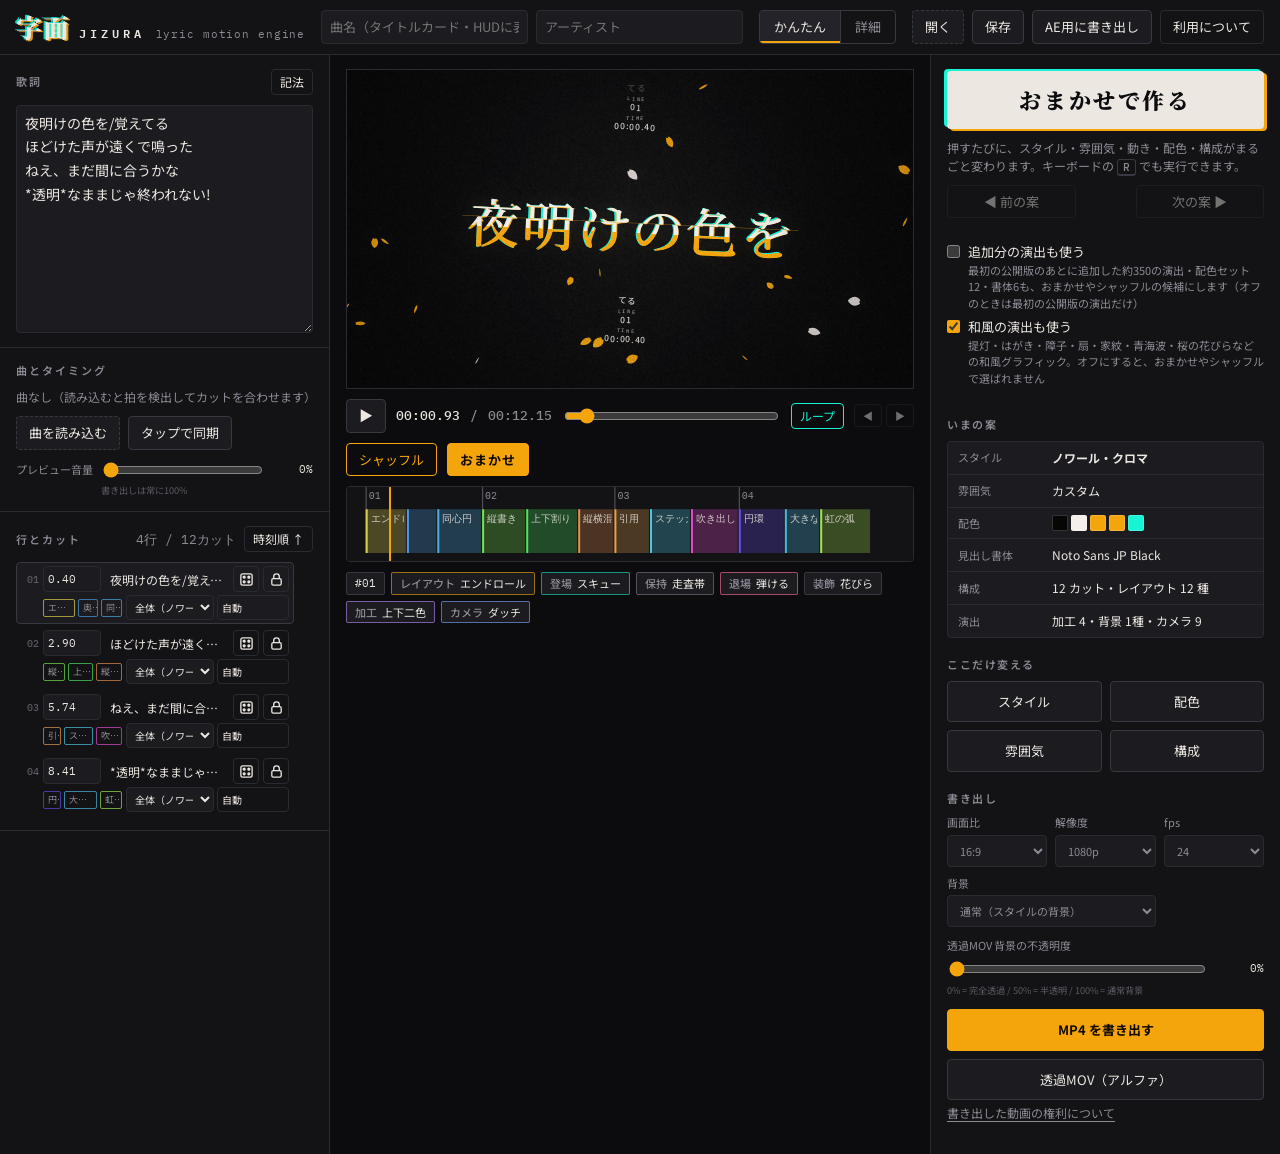
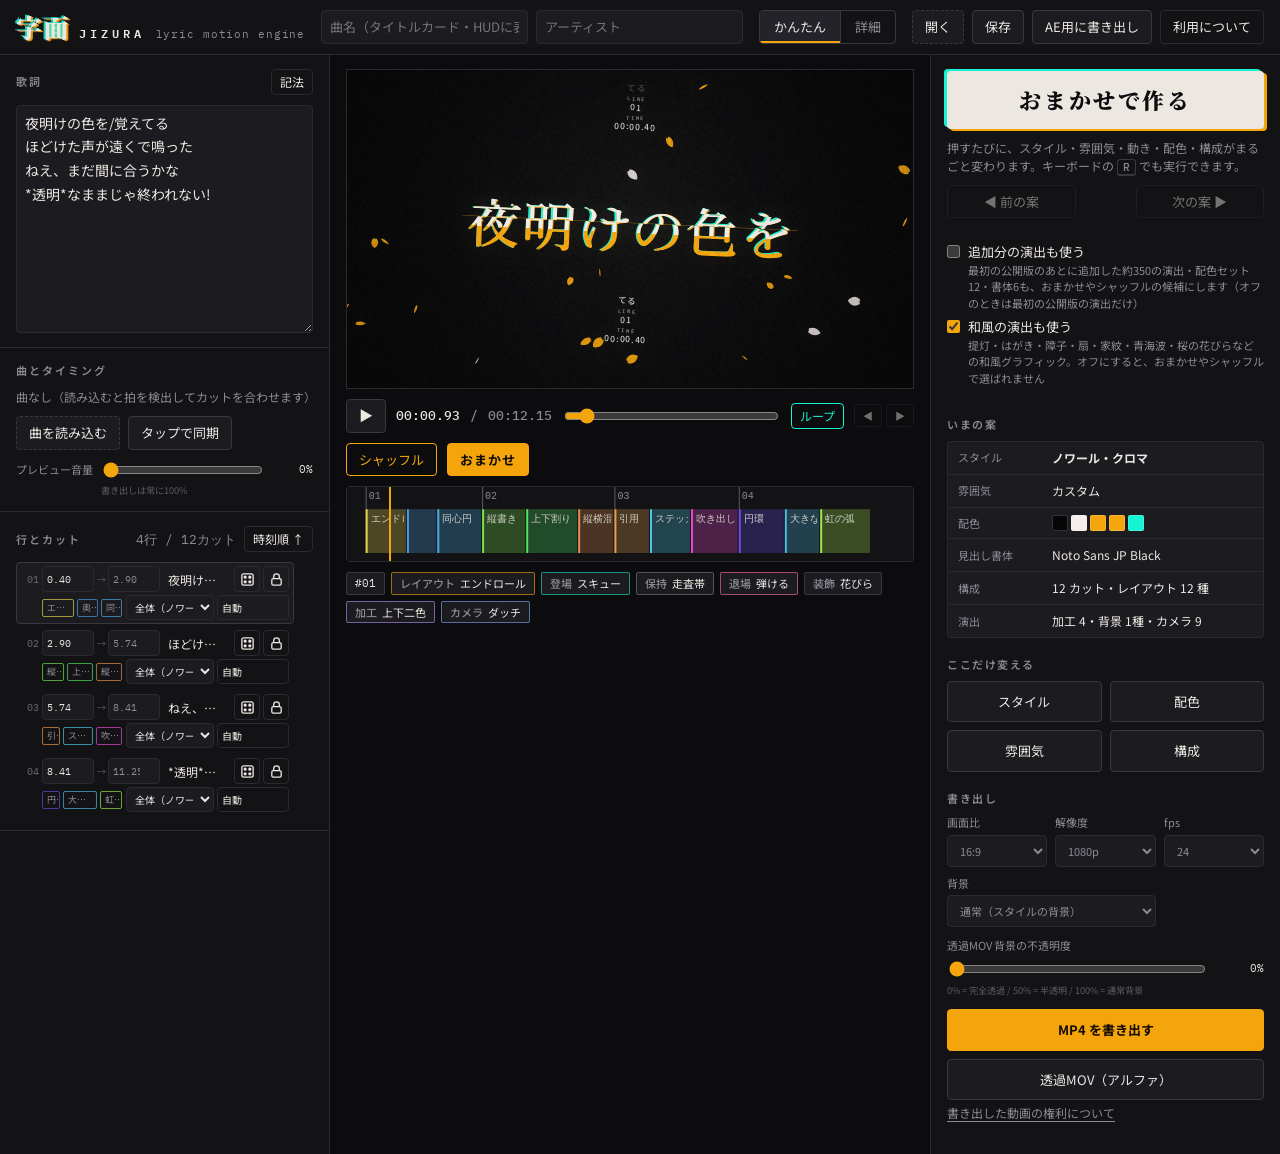
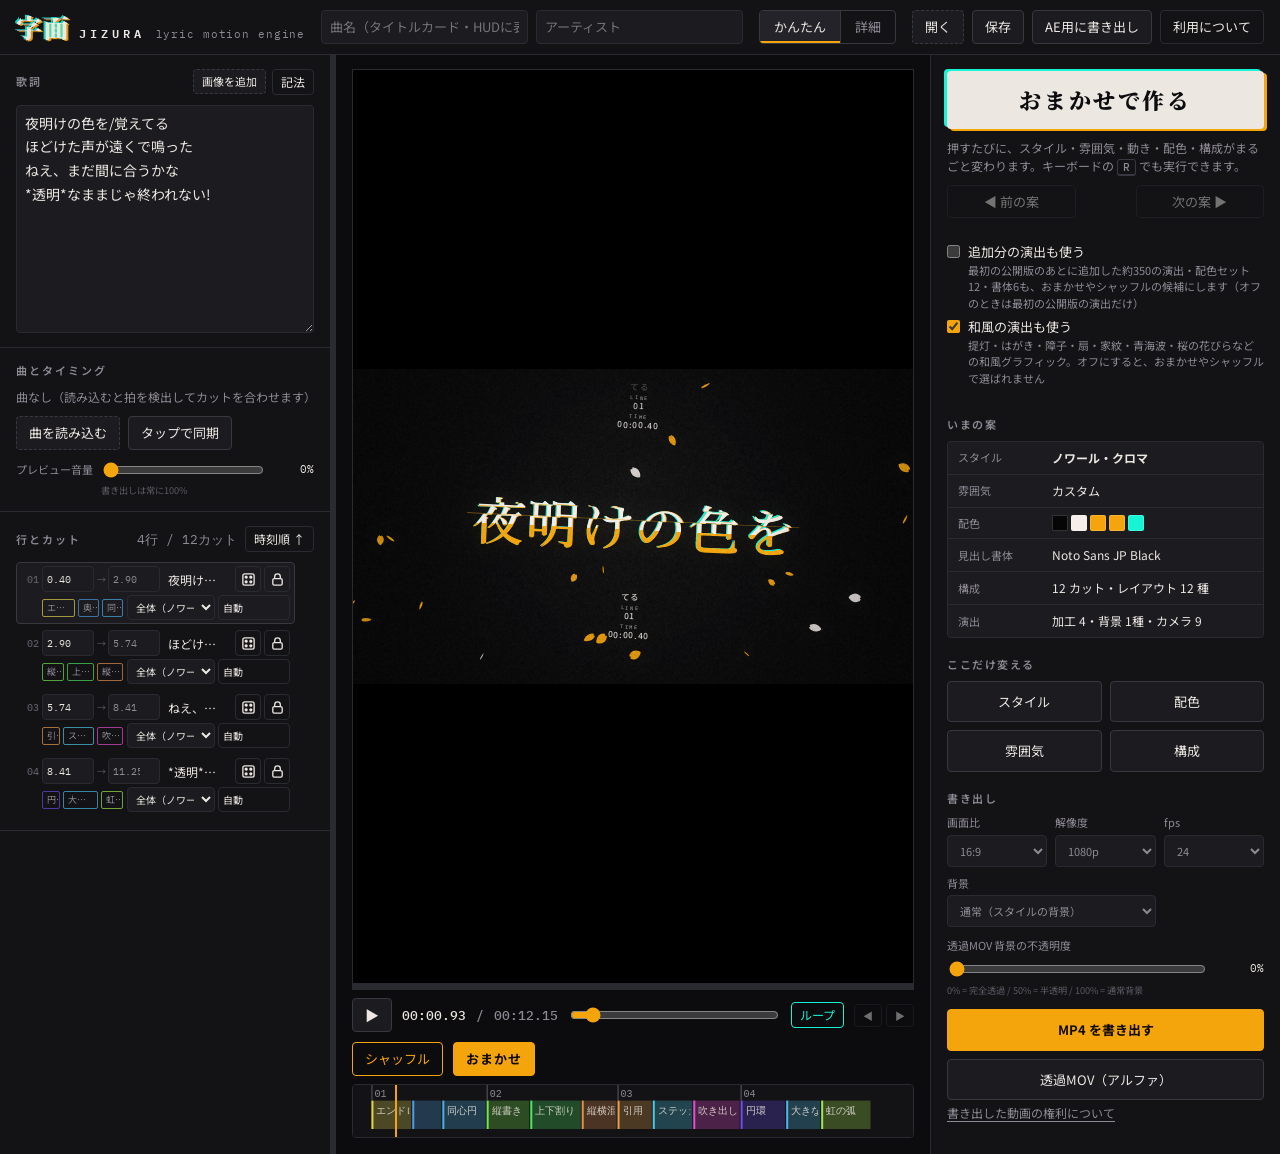
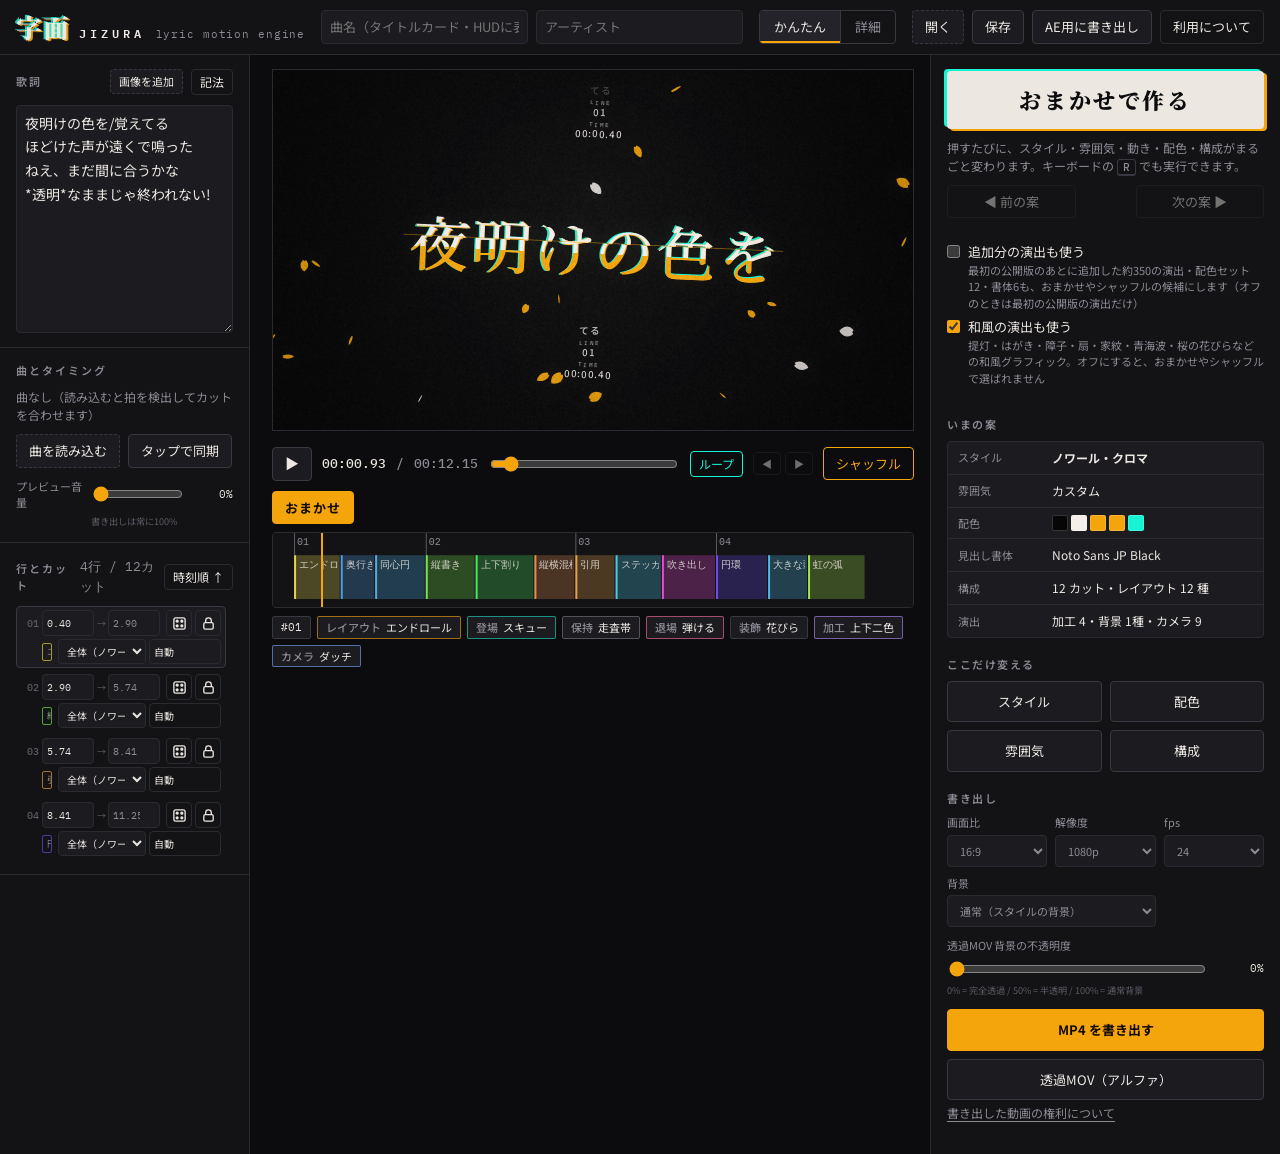
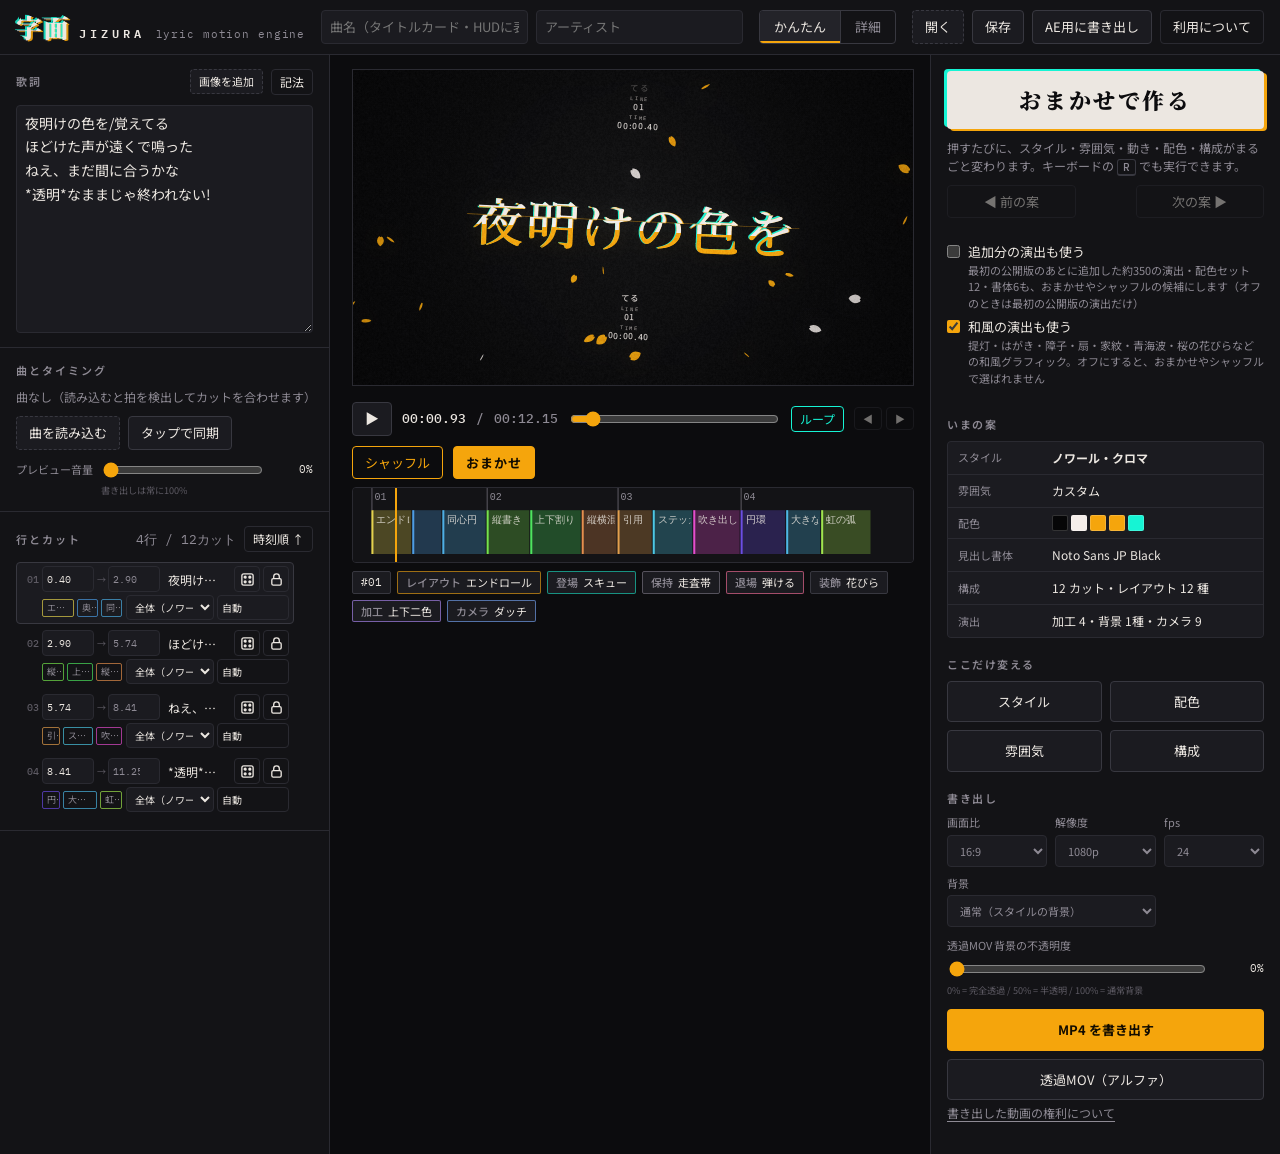
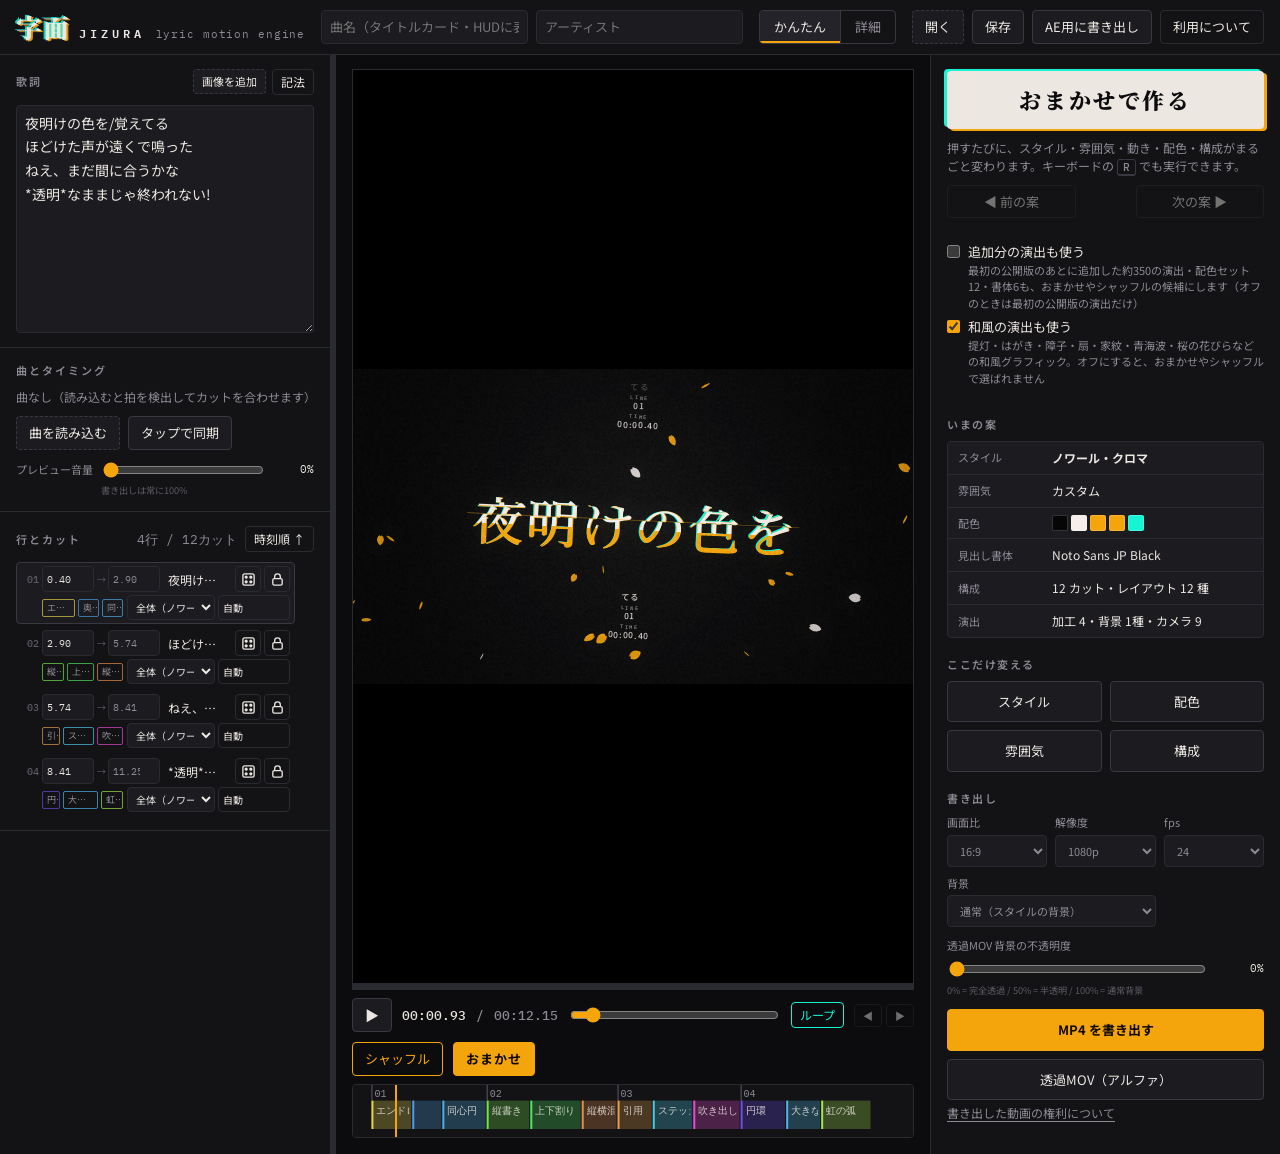
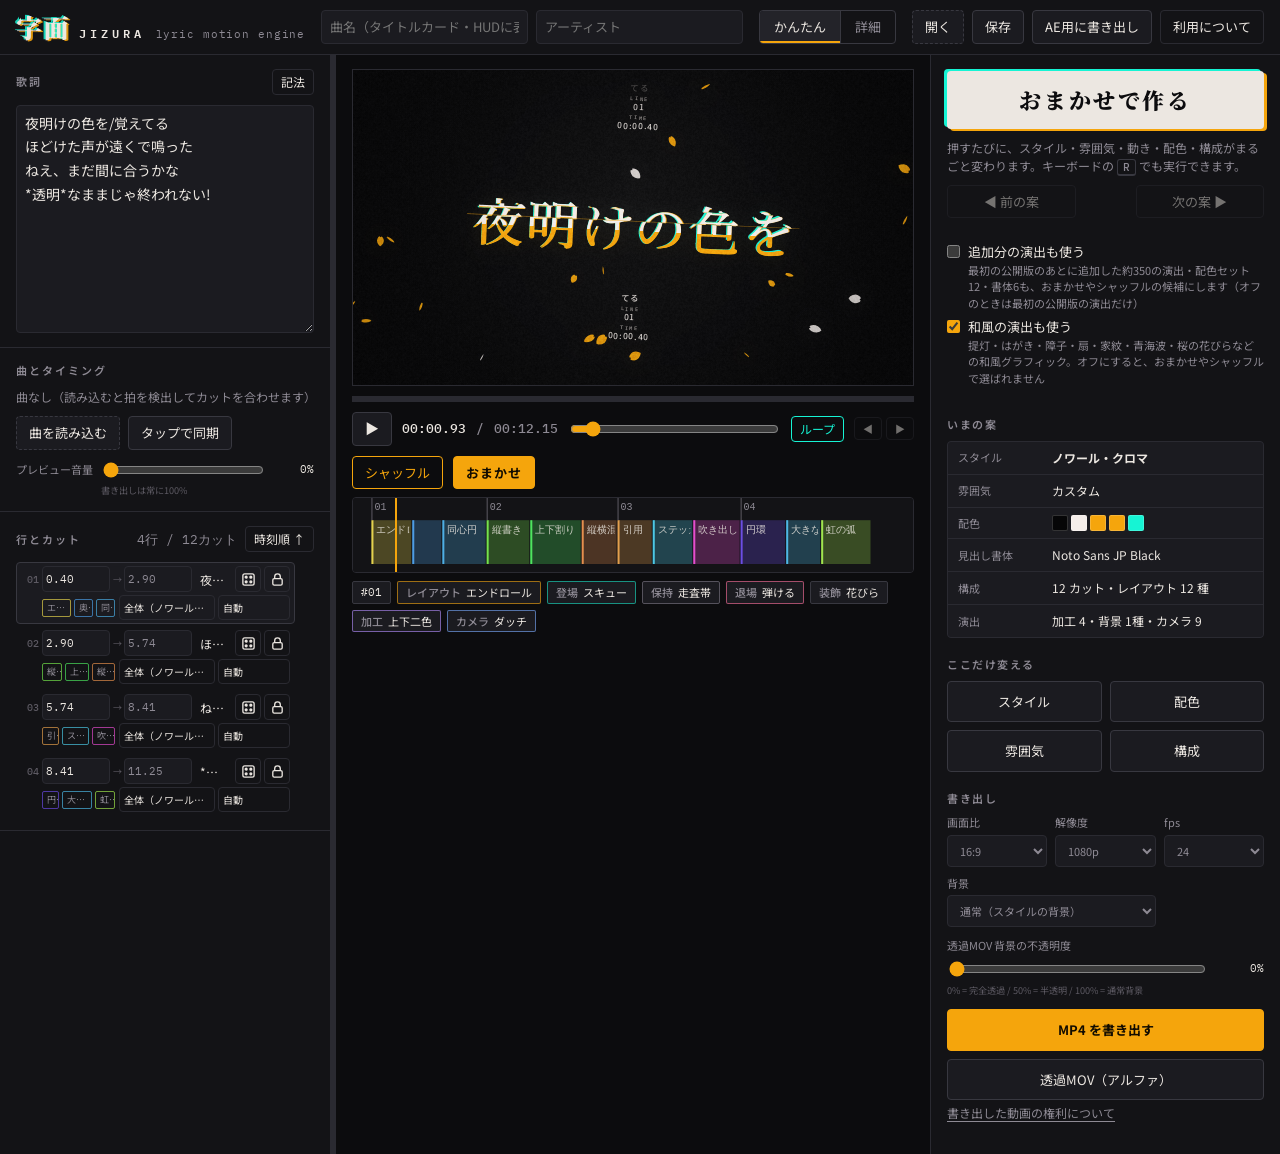
